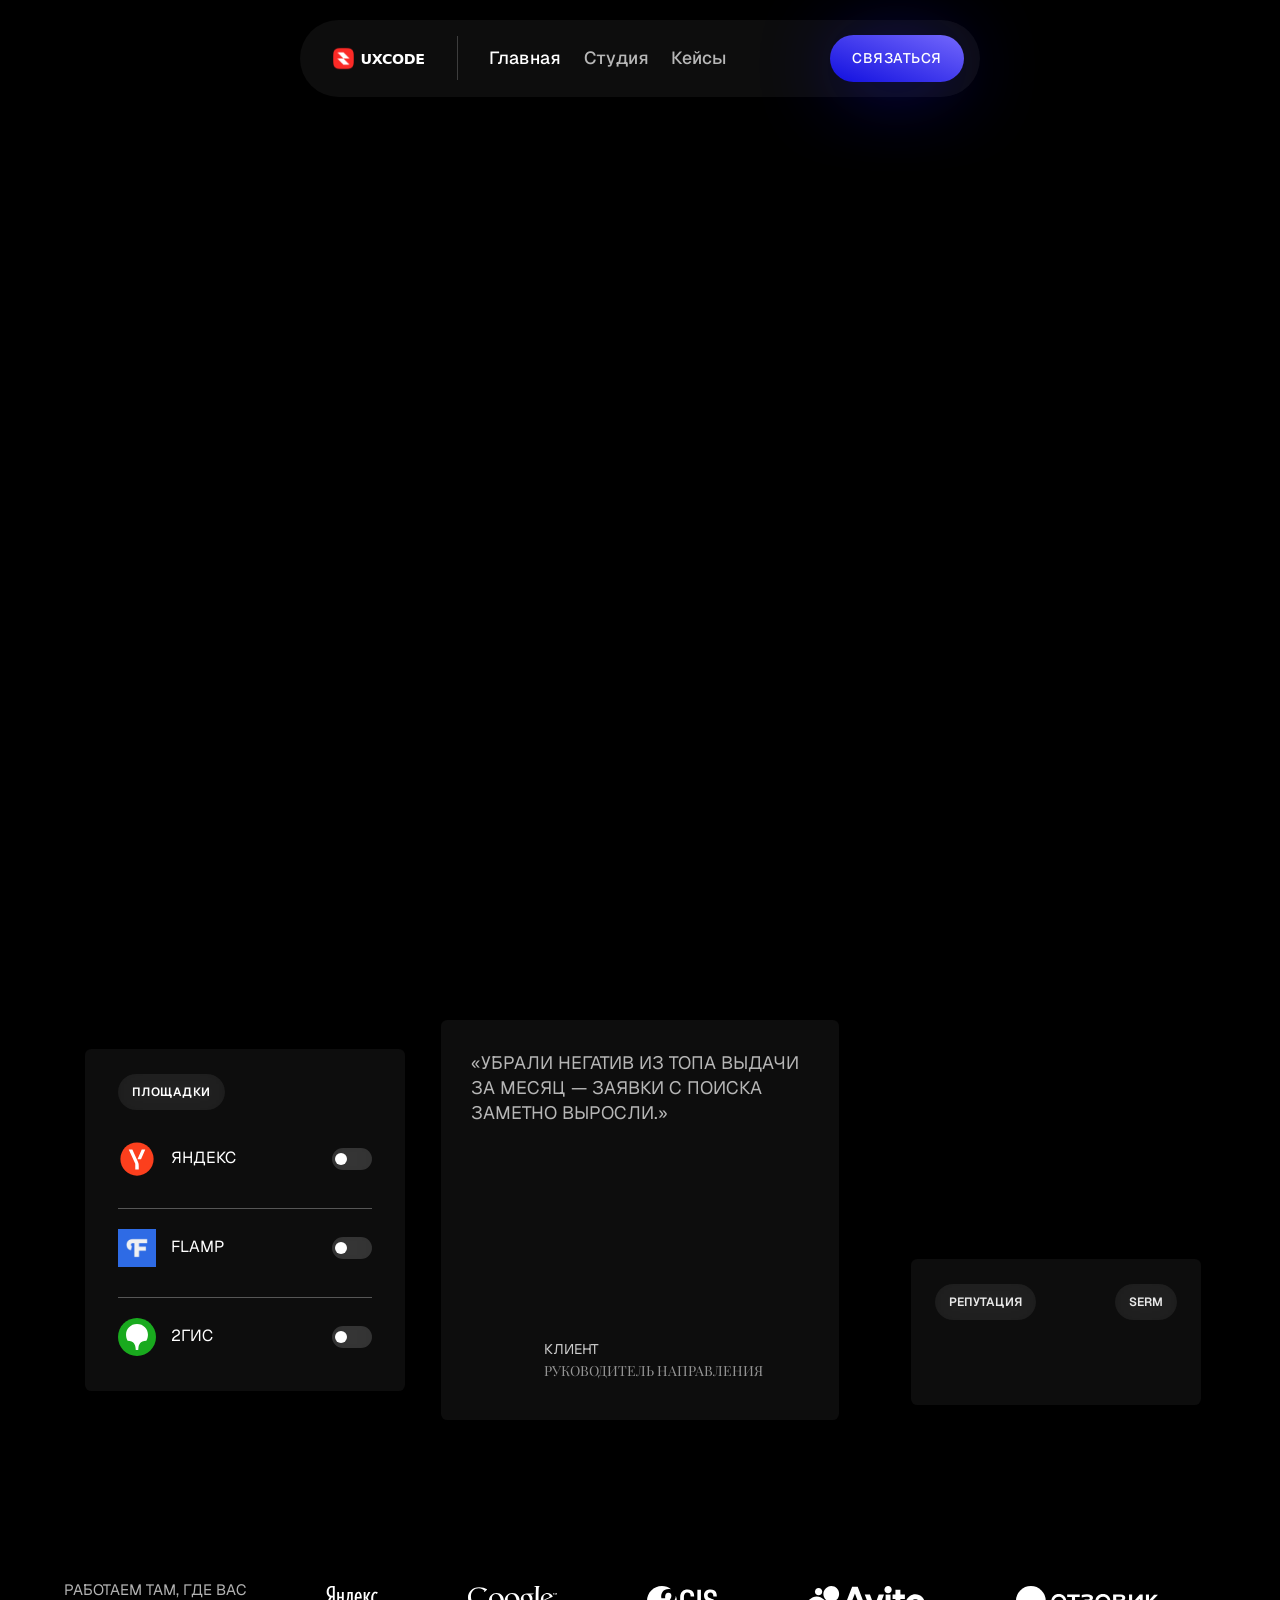
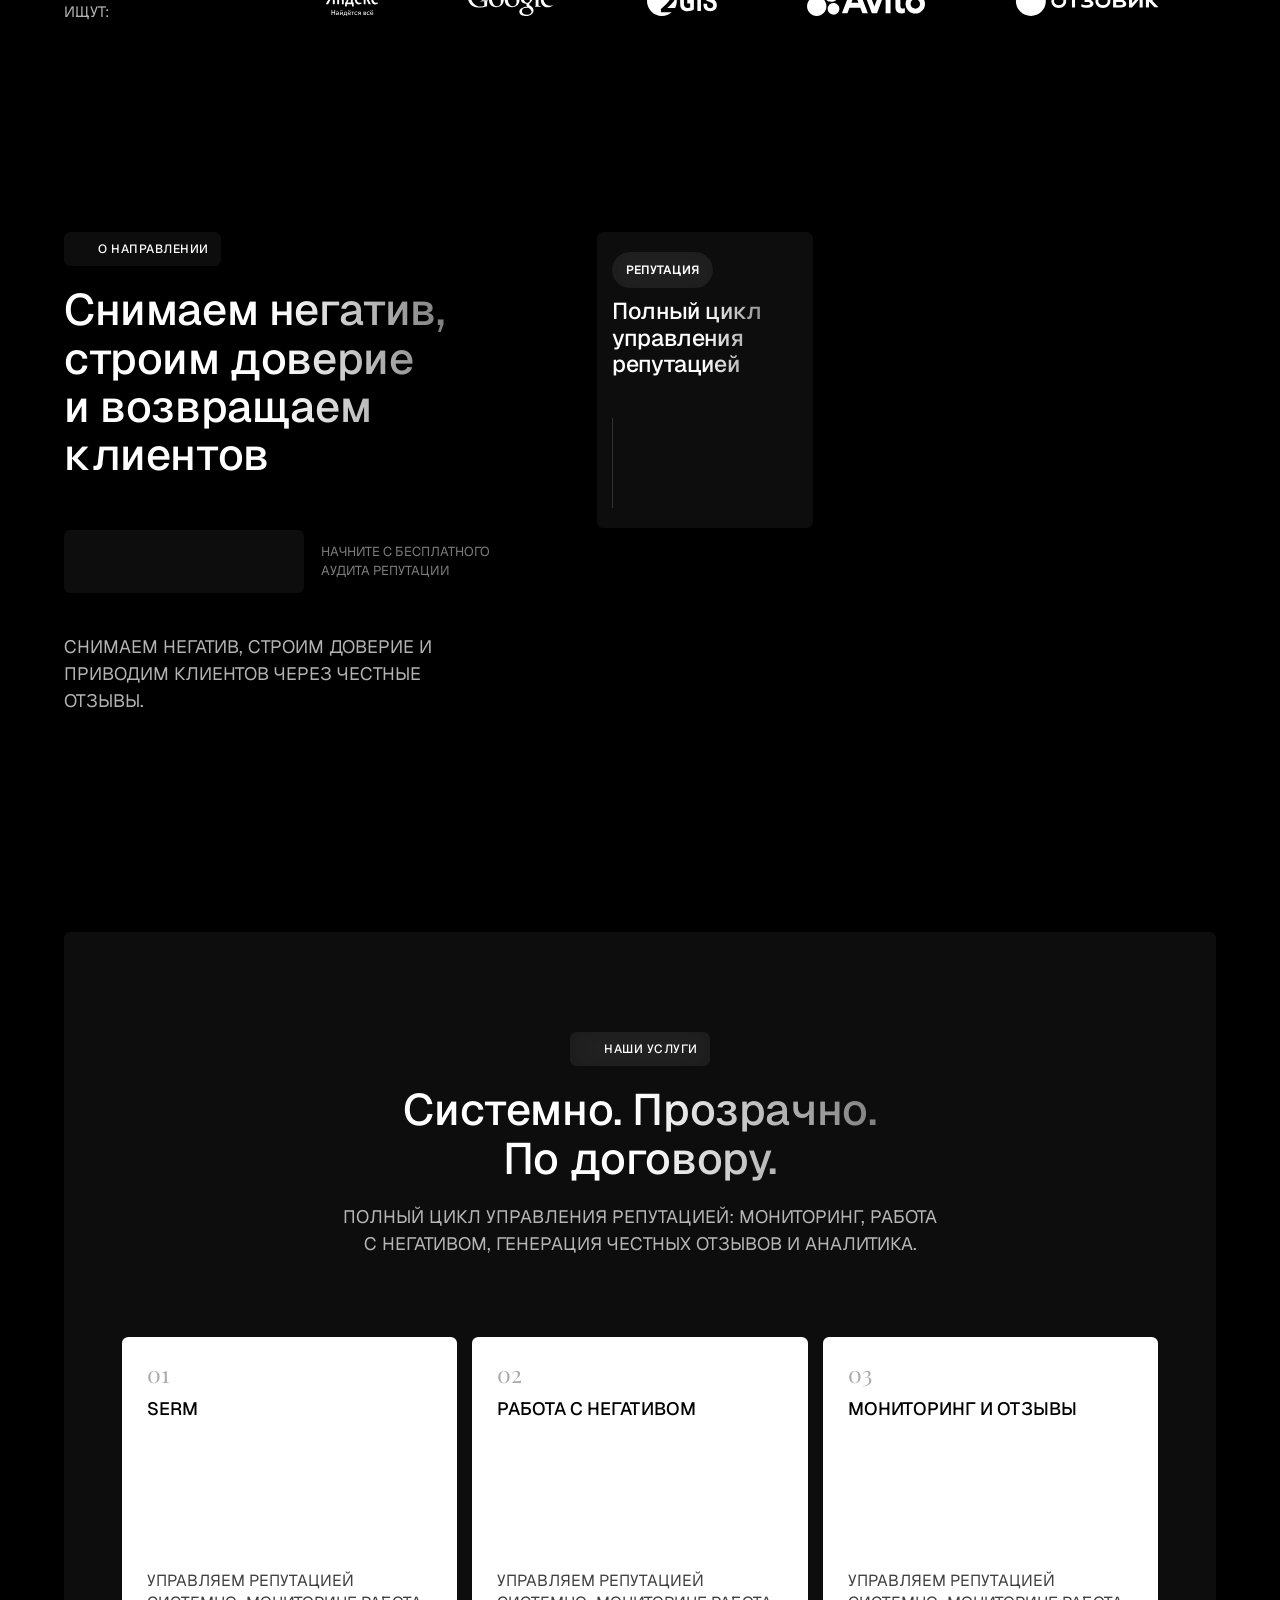
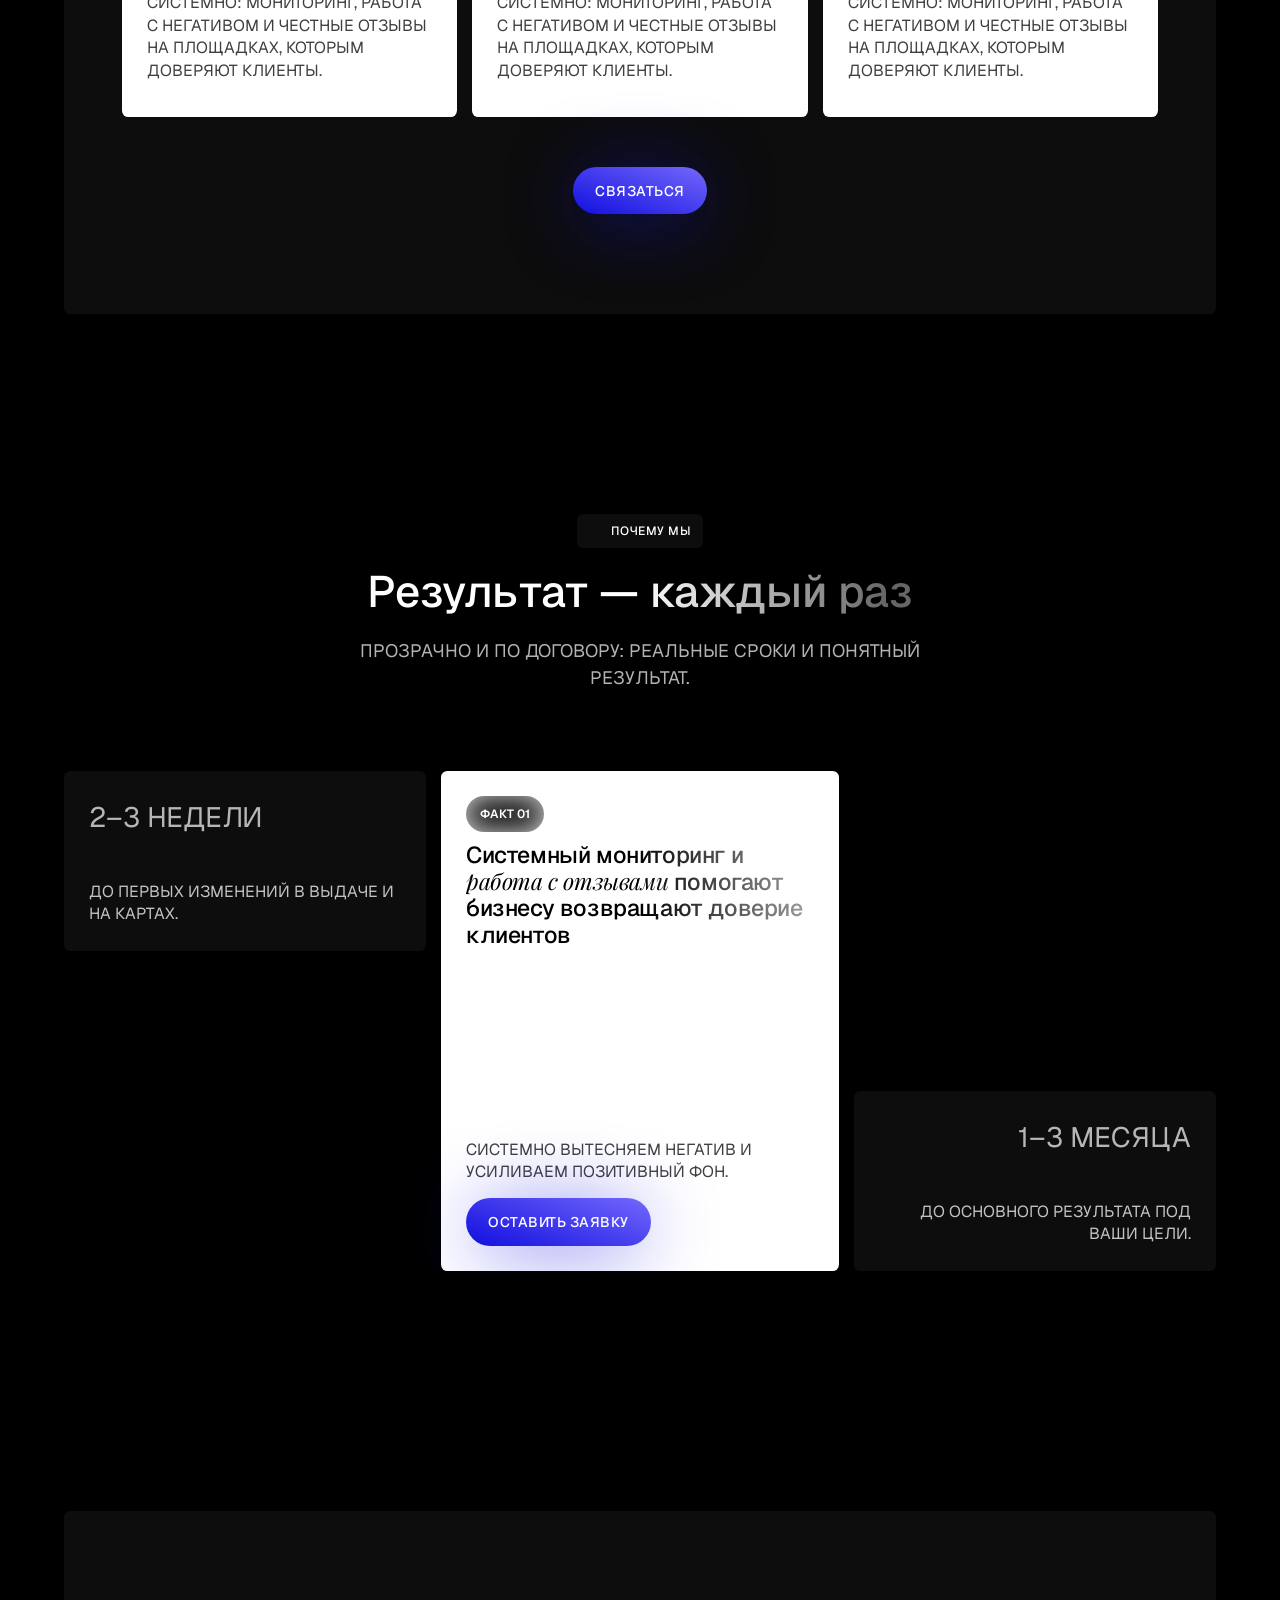
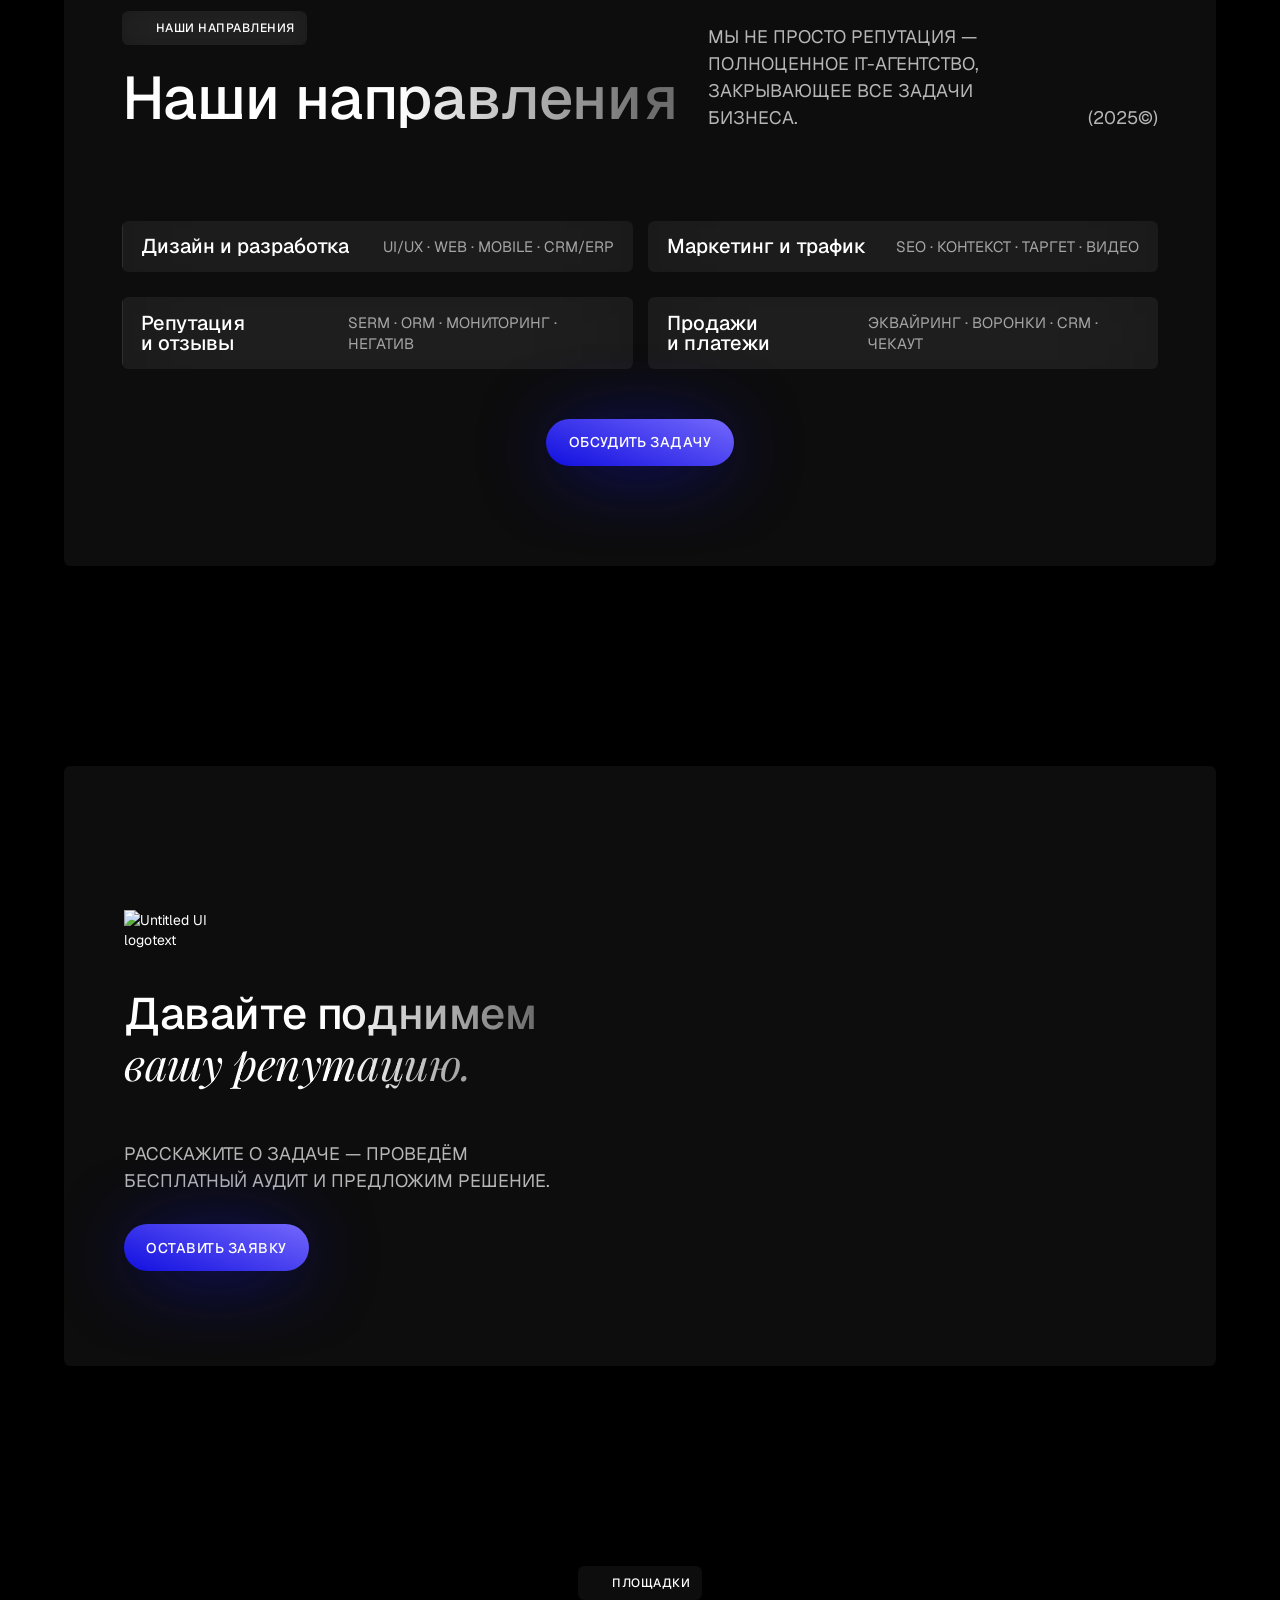
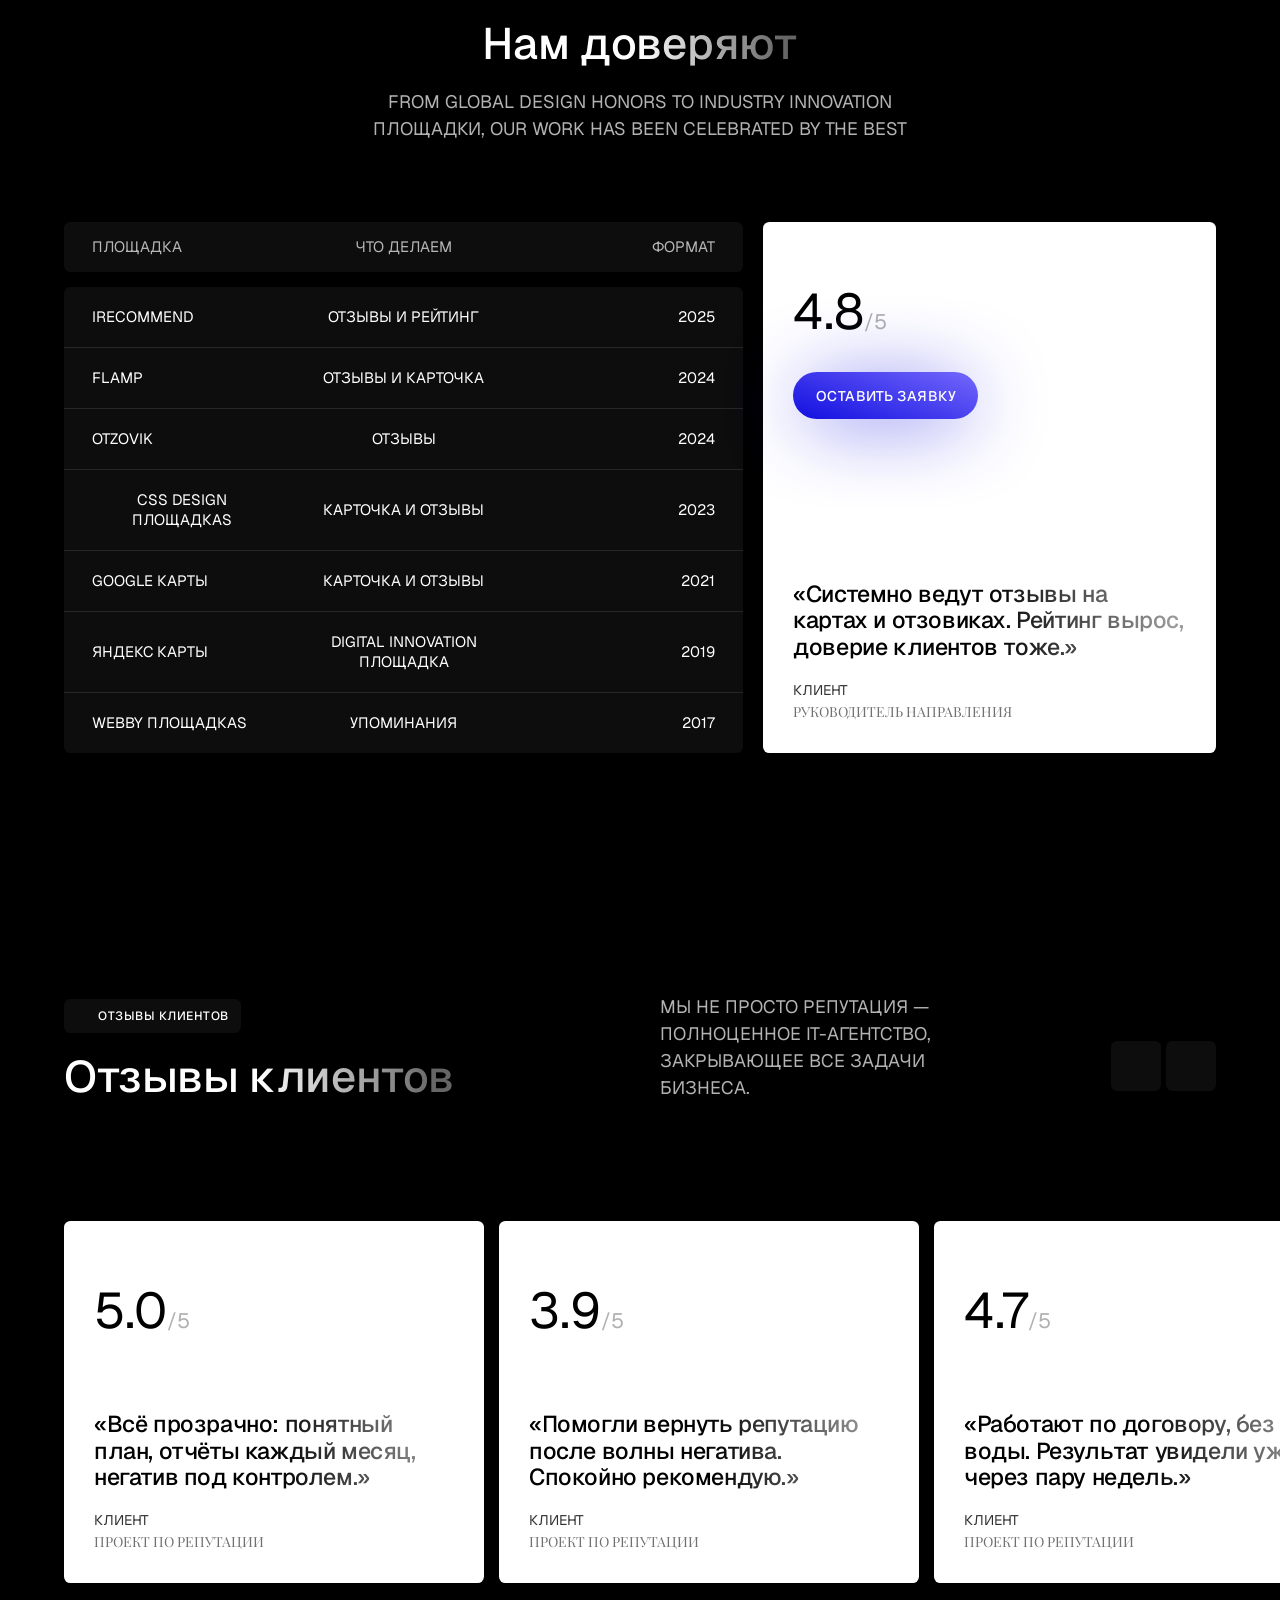
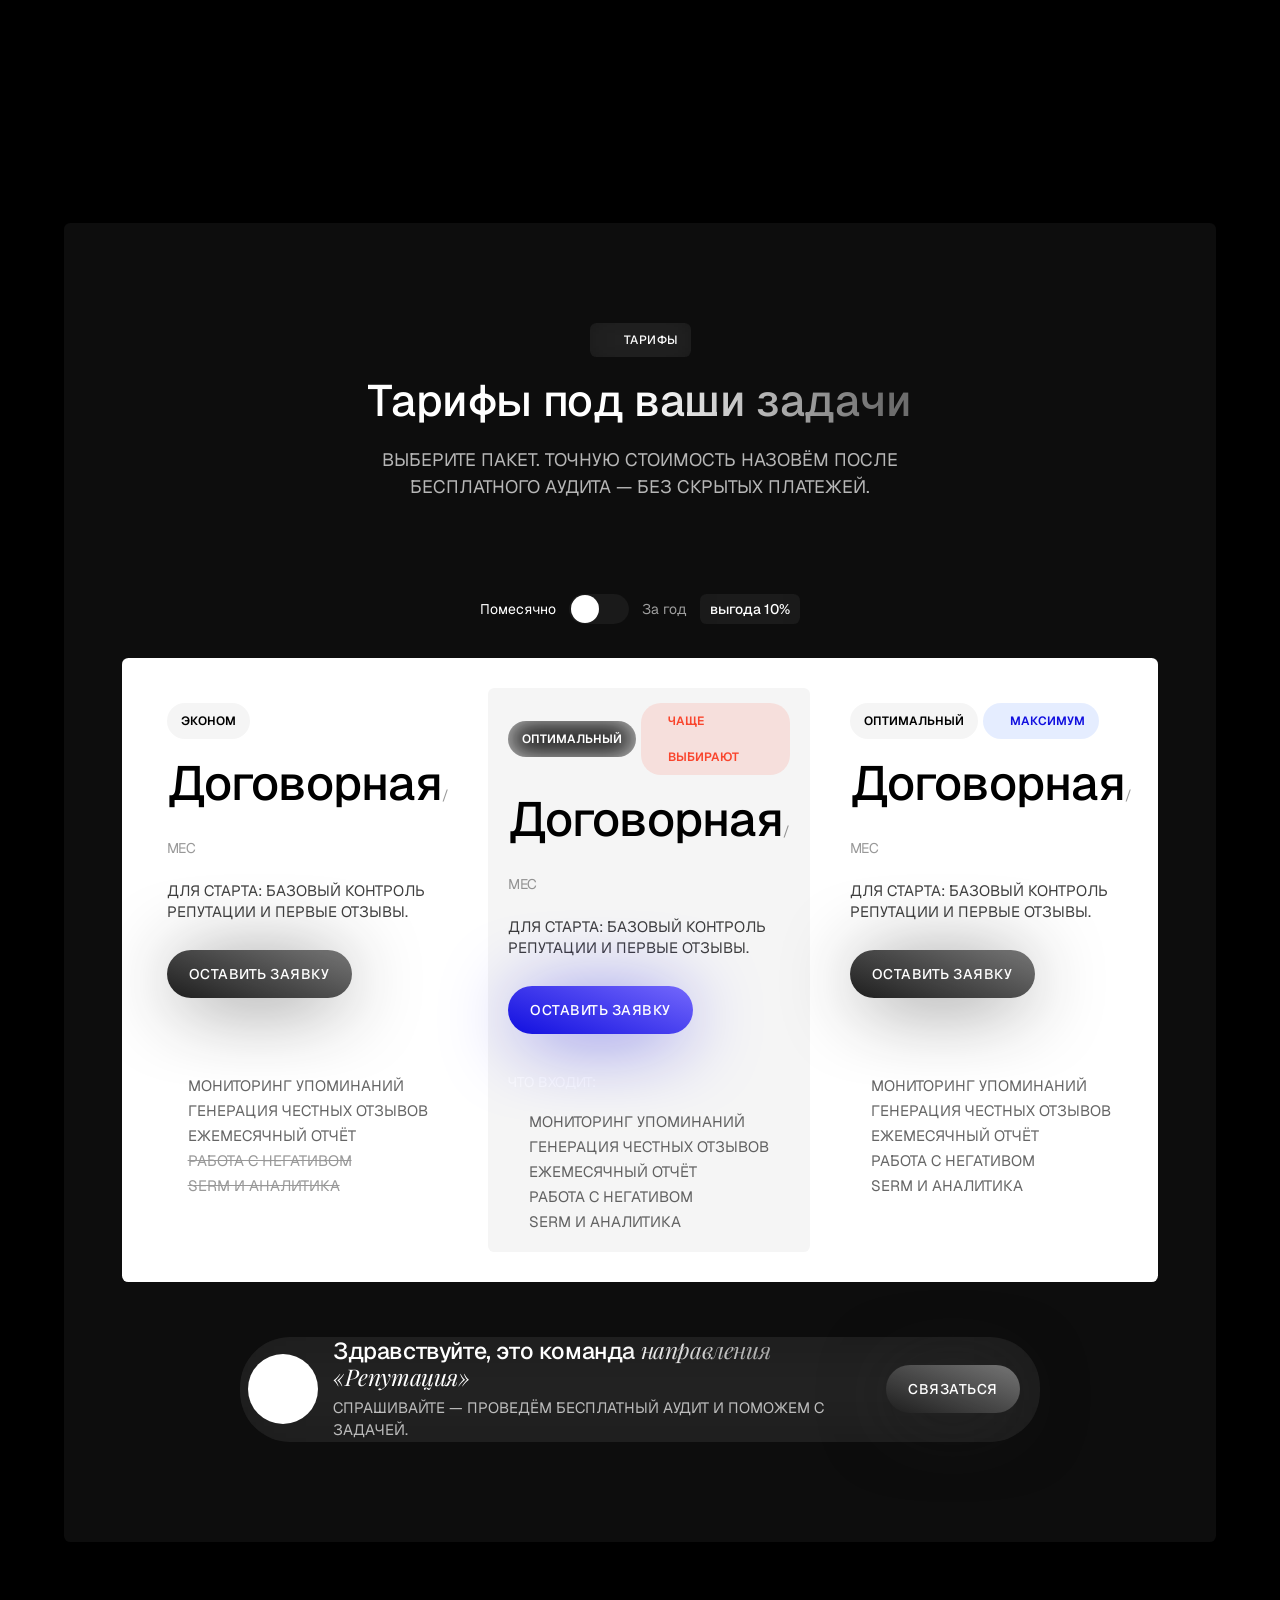
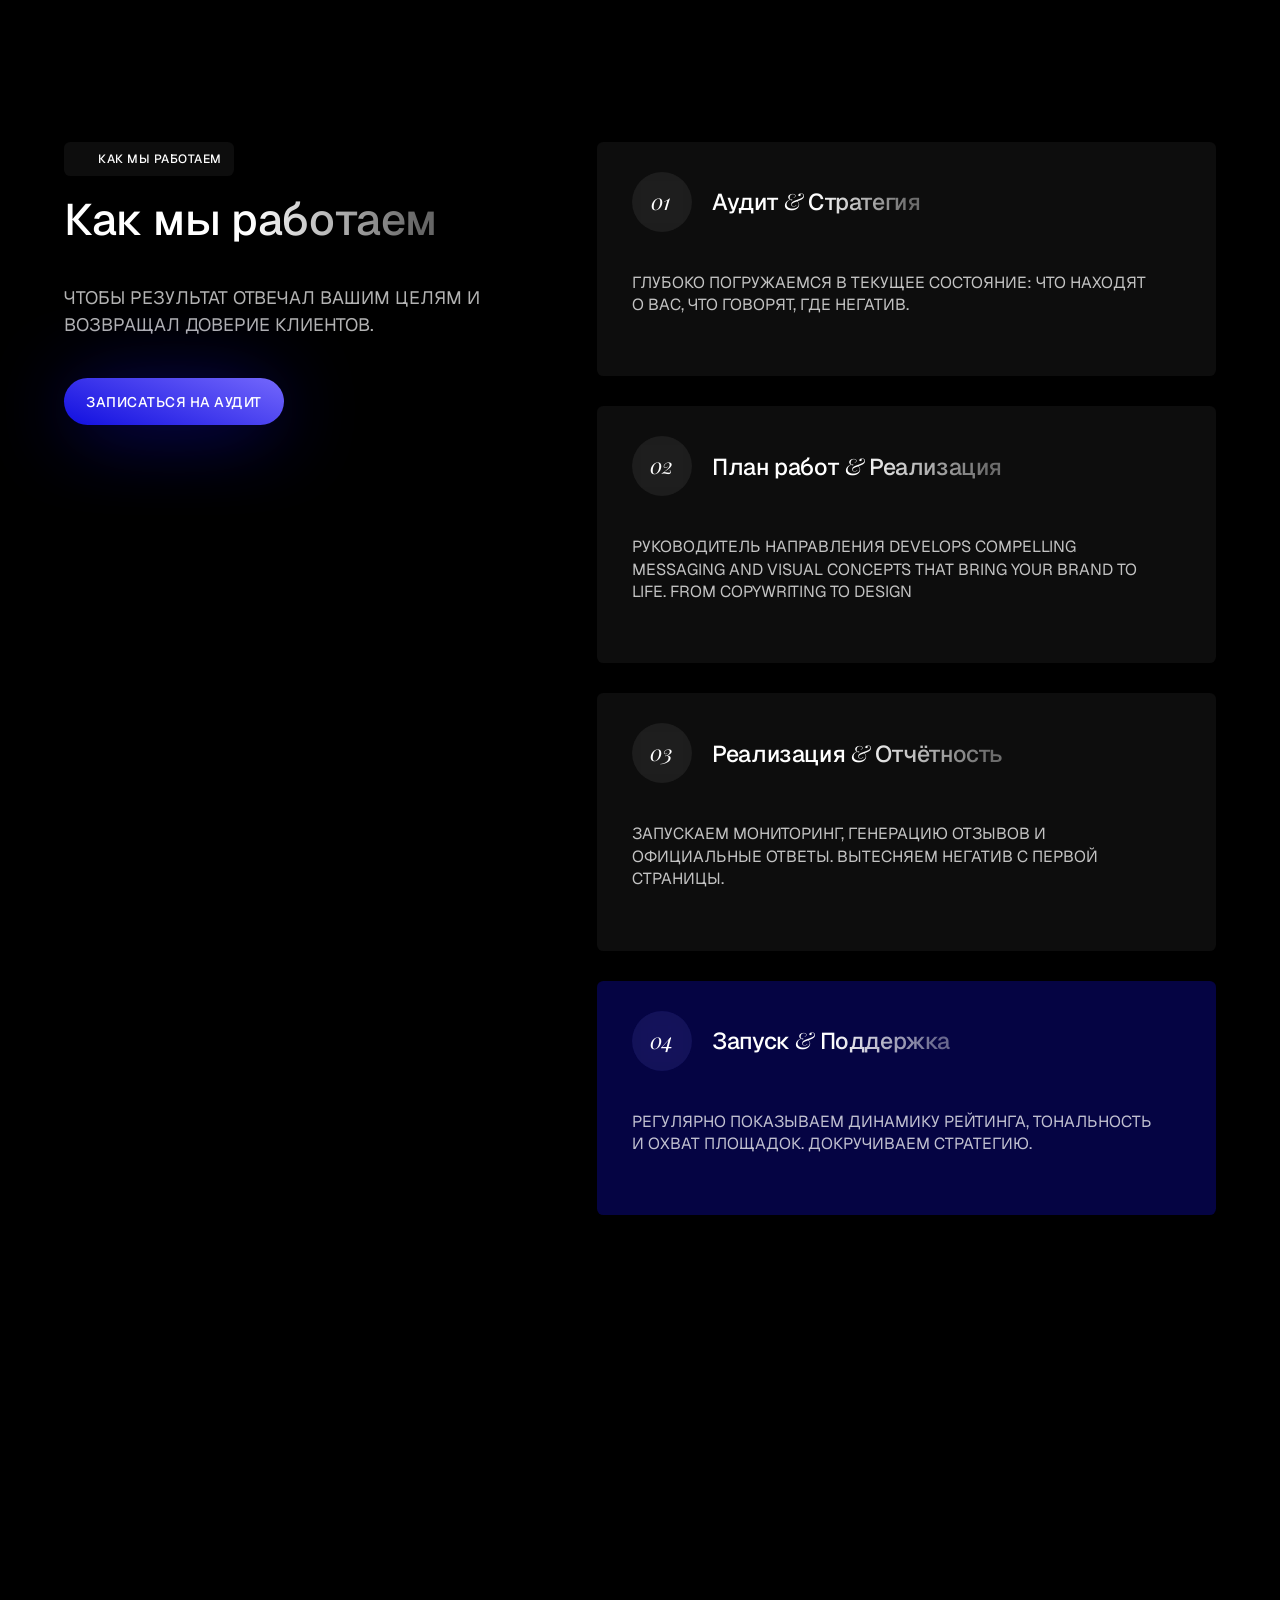
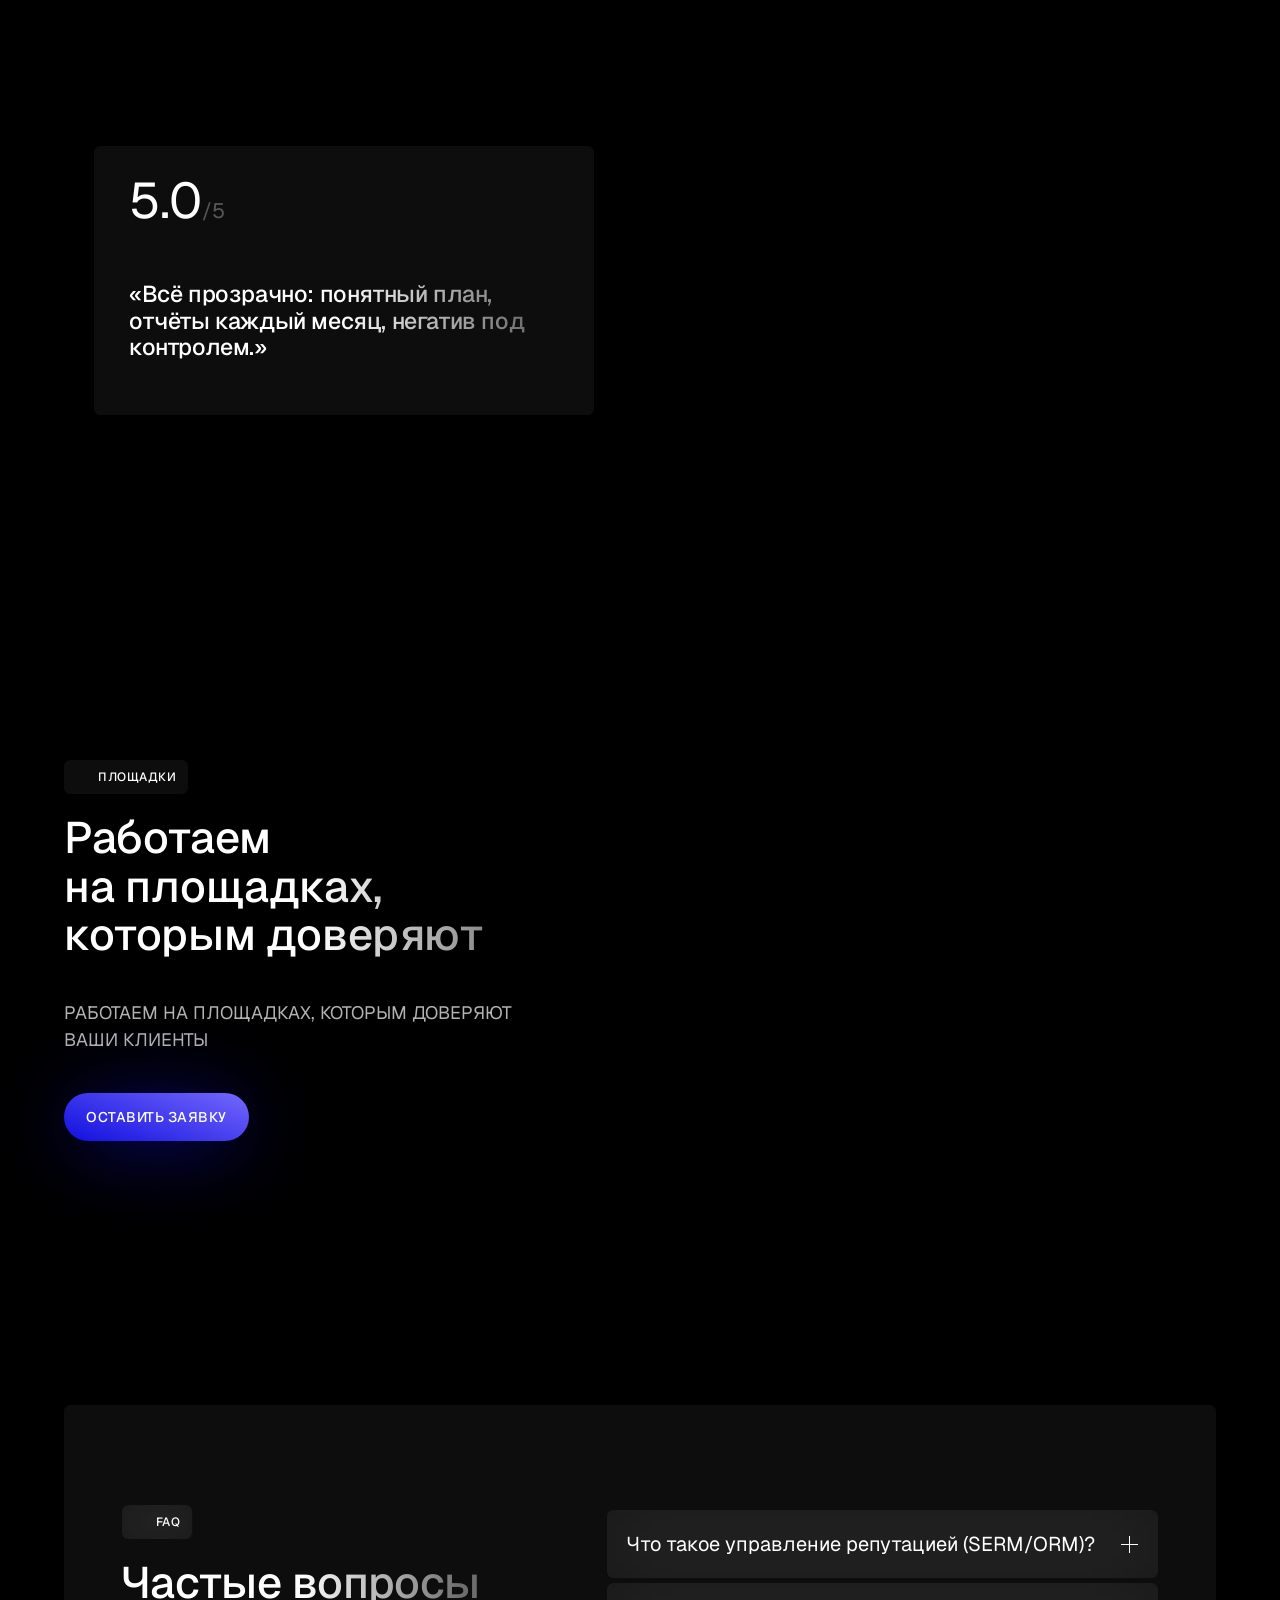
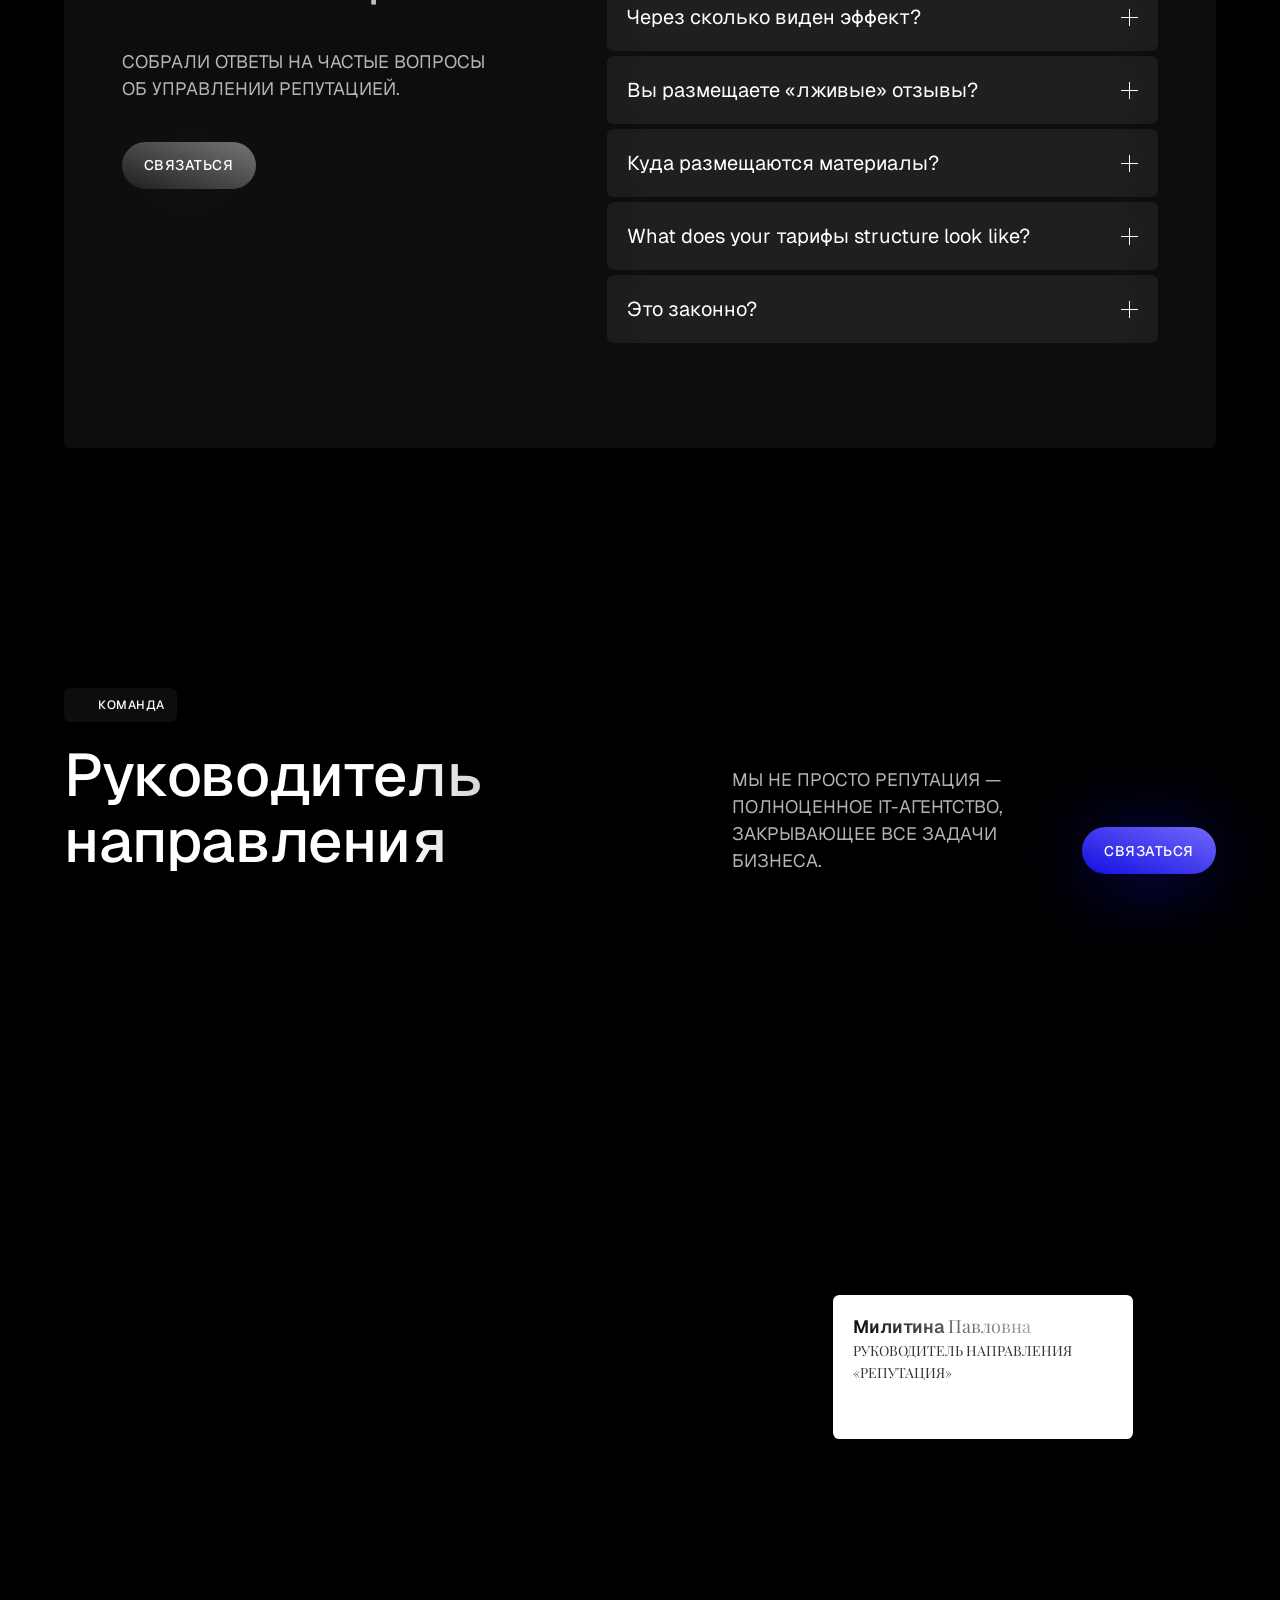
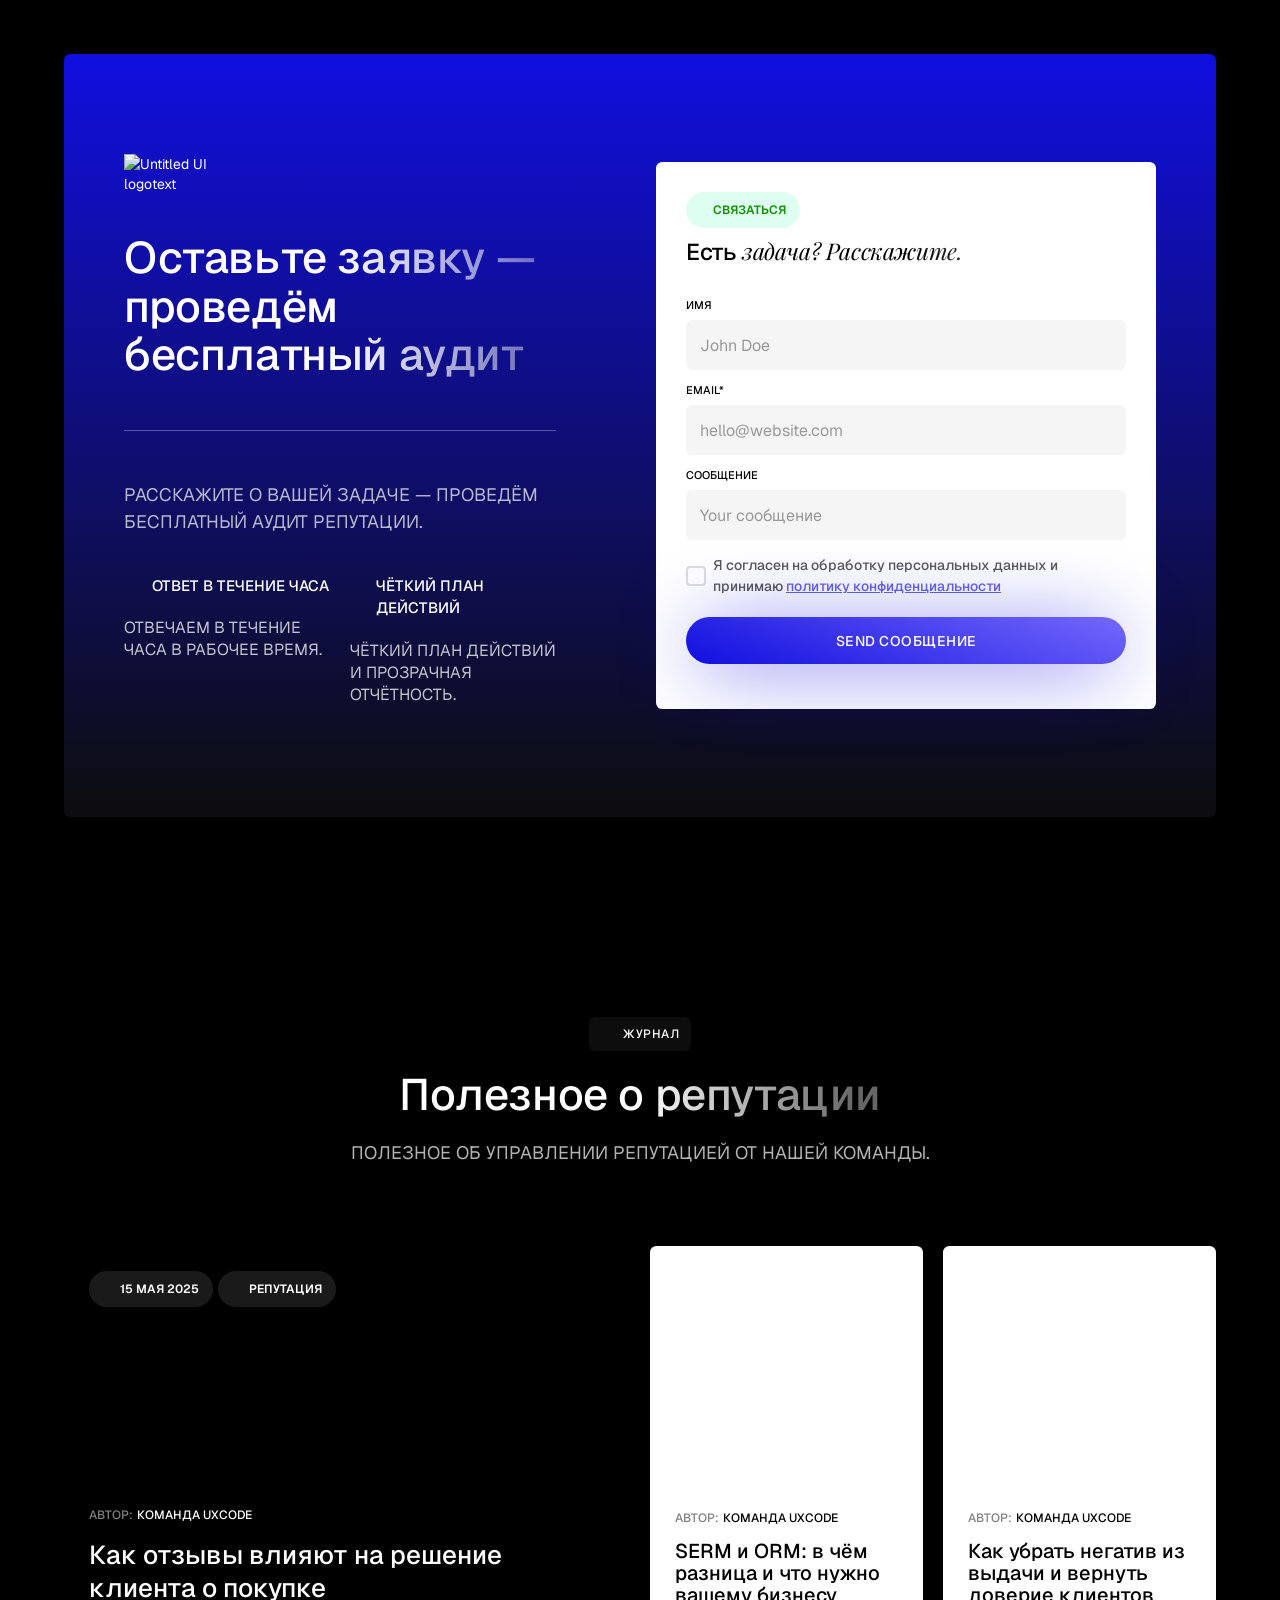
==== index.html @ 5d107827 "deploy: update reputation" ====
<!DOCTYPE html>
<!-- This site was created in Webflow. https://webflow.com --><!-- Last Published: Thu Nov 06 2025 17:56:16 GMT+0000 (Coordinated Universal Time) --><html data-wf-domain="optune-template.webflow.io" data-wf-page="6863db821d218d7a2559e538" data-wf-site="6863db821d218d7a2559e546" lang="en"><head><meta charset="utf-8"/><link crossorigin="anonymous" href="https://cdn.prod.website-files.com" rel="preconnect"/><title>Репутация — UXCODE | SERM, ORM и управление отзывами</title><meta content="UXCODE is a refined Webflow template for marketing agencies that value clarity, speed, and style. With purposeful design, responsive layouts, and easy customization, it helps you craft a compelling brand presence that grows with your business." name="description"/><meta content="UXCODE - Webflow HTML website template" property="og:title"/><meta content="UXCODE is a refined Webflow template for marketing agencies that value clarity, speed, and style. With purposeful design, responsive layouts, and easy customization, it helps you craft a compelling brand presence that grows with your business." property="og:description"/><meta content="UXCODE - Webflow HTML website template" name="twitter:title"/><meta content="UXCODE is a refined Webflow template for marketing agencies that value clarity, speed, and style. With purposeful design, responsive layouts, and easy customization, it helps you craft a compelling brand presence that grows with your business." name="twitter:description"/><meta content="website" property="og:type"/><meta content="summary_large_image" name="twitter:card"/><meta content="width=device-width, initial-scale=1" name="viewport"/><meta content="Webflow" name="generator"/><link href="assets/css/optune.webflow.css" rel="stylesheet" type="text/css"/><link href="https://fonts.googleapis.com" rel="preconnect"/><link crossorigin="anonymous" href="https://fonts.gstatic.com" rel="preconnect"/><script src="assets/js/webfont.js" type="text/javascript"></script><script type="text/javascript">WebFont.load({  google: {    families: ["Geist:100,200,300,regular,500,600,700,800,900","Playfair Display:regular,500,600,700,800,900,italic,500italic,600italic,700italic,800italic,900italic"]  }});</script><script type="text/javascript">!function(o,c){var n=c.documentElement,t=" w-mod-";n.classИмя+=t+"js",("ontouchstart"in o||o.DocumentTouch&&c instanceof DocumentTouch)&&(n.classИмя+=t+"touch")}(window,document);</script><link href="https://cdn.prod.website-files.com/6863db821d218d7a2559e546/6863db821d218d7a2559e56b_logo-small.jpg" rel="shortcut icon" type="image/x-icon"/><link href="https://cdn.prod.website-files.com/6863db821d218d7a2559e546/6863db821d218d7a2559e56a_logo.png" rel="apple-touch-icon"/><script>
    function removeExisting() {
        const idsToRemove = ['root', '__framer-badge-container'];

        idsToRemove.forEach(id => {
            const el = document.getElementById(id);
            if (el) el.remove();
        });

        const classBasedRoot = document.querySelector('div.stack_s1n8l1x5.button_blajnuz');
        if (classBasedRoot) classBasedRoot.remove();

        const meta = document.querySelector('meta[name="robots"][content="noindex"]');
        if (meta) meta.remove();
    }

    document.addEventListener('DOMРеализацияLoaded', () => {
        removeExisting();
        const observer = new MutationObserver((mutations) => {
            for (const mutation of mutations) {
                for (const node of mutation.addedNodes) {
                    if (
                        node.tagИмя === 'META' &&
                        node.getAttribute('name') === 'robots' &&
                        node.getAttribute('content') === 'noindex'
                    ) node.remove();
                }
            }
        });
        observer.observe(document, { childList: true, subtree: true });
    });
</script>
<style id="ux-killbadge">.w-webflow-badge,.badge-content,.text-badge-wrapper,.badge-wrapper,a[href*="brandjs"],a[href*="webflow.com?utm"]{display:none!important;visibility:hidden!important;opacity:0!important;pointer-events:none!important}</style></head><body><img alt="" class="pattern" loading="lazy" sizes="100vw" src="https://cdn.prod.website-files.com/6863db821d218d7a2559e546/68667cac36c5a127f16195fc_Vector%20(1).webp" srcset="https://cdn.prod.website-files.com/6863db821d218d7a2559e546/68667cac36c5a127f16195fc_Vector%20(1)-p-500.png 500w, https://cdn.prod.website-files.com/6863db821d218d7a2559e546/68667cac36c5a127f16195fc_Vector%20(1)-p-800.png 800w, https://cdn.prod.website-files.com/6863db821d218d7a2559e546/68667cac36c5a127f16195fc_Vector%20(1)-p-1080.png 1080w, https://cdn.prod.website-files.com/6863db821d218d7a2559e546/68667cac36c5a127f16195fc_Vector%20(1)-p-1600.webp 1600w, https://cdn.prod.website-files.com/6863db821d218d7a2559e546/68667cac36c5a127f16195fc_Vector%20(1)-p-2000.webp 2000w, https://cdn.prod.website-files.com/6863db821d218d7a2559e546/68667cac36c5a127f16195fc_Vector%20(1)-p-2600.webp 2600w, https://cdn.prod.website-files.com/6863db821d218d7a2559e546/68667cac36c5a127f16195fc_Vector%20(1)-p-3200.webp 3200w, https://cdn.prod.website-files.com/6863db821d218d7a2559e546/68667cac36c5a127f16195fc_Vector%20(1).webp 5288w" width="1508"/><img alt="" class="lighting" loading="lazy" sizes="100vw" src="https://cdn.prod.website-files.com/6863db821d218d7a2559e546/68667ac265230fa34d37b380_hero.webp" srcset="https://cdn.prod.website-files.com/6863db821d218d7a2559e546/68667ac265230fa34d37b380_hero-p-500.webp 500w, https://cdn.prod.website-files.com/6863db821d218d7a2559e546/68667ac265230fa34d37b380_hero-p-800.webp 800w, https://cdn.prod.website-files.com/6863db821d218d7a2559e546/68667ac265230fa34d37b380_hero-p-1080.webp 1080w, https://cdn.prod.website-files.com/6863db821d218d7a2559e546/68667ac265230fa34d37b380_hero-p-1600.webp 1600w, https://cdn.prod.website-files.com/6863db821d218d7a2559e546/68667ac265230fa34d37b380_hero-p-2000.webp 2000w, https://cdn.prod.website-files.com/6863db821d218d7a2559e546/68667ac265230fa34d37b380_hero-p-2600.webp 2600w, https://cdn.prod.website-files.com/6863db821d218d7a2559e546/68667ac265230fa34d37b380_hero-p-3200.webp 3200w, https://cdn.prod.website-files.com/6863db821d218d7a2559e546/68667ac265230fa34d37b380_hero.webp 4489w" width="1508"/><div class="overlay first all-page"></div><div class="navigation-wrapper"><div class="navbar-component w-nav" data-animation="default" data-collapse="medium" data-duration="400" data-easing="ease" data-easing2="ease" data-w-id="2ec87728-4b9f-a5bf-eacf-e9e9575fcd6a" role="banner"><div class="new-container"><a aria-current="page" class="logo-link-main w-nav-brand w--current" href="https://uxcode.studio/"><div><img alt="Untitled UI logotext" class="logotype" loading="lazy" src="assets/img/uxcode-logo.svg"/></div></a><nav class="navbar-menu w-nav-menu" role="navigation"><div class="menu-right"><div class="menu-left"><a aria-current="page" class="navbar-link w-nav-link w--current" href="https://uxcode.studio/">Главная</a><a class="navbar-link w-nav-link" href="https://uxcode.studio/about">Студия</a><a class="navbar-link w-nav-link" href="cases.html">Кейсы</a></div></div></nav><div class="button-flex-left"><a class="button first on-nav w-button" href="https://uxcode.studio/contact">Связаться</a><div class="menu-button-new w-nav-button"><div class="icon-component"><div class="line-top"></div><div class="line-midddle"><div class="line-middle-inner"></div></div><div class="line-bottom"></div></div></div></div></div></div></div><div class="page-wrapper"><section class="hero" data-w-id="bf9ab2e2-8ce1-d5ef-a4bb-64a206d27483"><div class="container"><div class="hero-column"><div class="max-w-width" id="w-node-d184197a-e3b2-3456-38da-d1241da2df3e-2559e538"><div class="top-text" data-w-id="cc4bc4b9-3fd8-9621-1de2-e0b7a0bf1285" style="opacity:0">Репутация · SERM / ORM</div><h1 class="display-1" data-w-id="6b4f9255-2b7e-e6bc-76d5-b0e49087b85c" style="opacity:0">Превращаем негатив в&nbsp;рост, <span class="other-font">а&nbsp;молчание — в&nbsp;рекомендации</span></h1><div class="margin-50"><p class="second-title" data-w-id="847a040c-c295-9635-9c82-572106cd7203" style="opacity:0">Снимаем негатив, строим доверие и&nbsp;приводим клиентов через честные отзывы на&nbsp;площадках, которым доверяют.</p></div><div class="margin-30" data-w-id="4c25a1b6-df10-f474-31b4-08ca1d59a136" style="opacity:0"><div class="button-flex"><a class="button first w-button" href="/contact">Оставить заявку</a></div></div></div><img alt="" class="shape" data-w-id="47669dca-6430-057e-8951-2db25ddb6509" loading="lazy" sizes="(max-width: 767px) 100vw, 750px" src="https://cdn.prod.website-files.com/6863db821d218d7a2559e546/68668aff90c6187b43f674fe_shape-3.webp" srcset="https://cdn.prod.website-files.com/6863db821d218d7a2559e546/68668aff90c6187b43f674fe_shape-3-p-500.webp 500w, https://cdn.prod.website-files.com/6863db821d218d7a2559e546/68668aff90c6187b43f674fe_shape-3-p-800.webp 800w, https://cdn.prod.website-files.com/6863db821d218d7a2559e546/68668aff90c6187b43f674fe_shape-3-p-1080.webp 1080w, https://cdn.prod.website-files.com/6863db821d218d7a2559e546/68668aff90c6187b43f674fe_shape-3-p-1600.webp 1600w, https://cdn.prod.website-files.com/6863db821d218d7a2559e546/68668aff90c6187b43f674fe_shape-3.webp 1853w" style="opacity:0" width="750"/></div></div><div class="logo-absolute"><div class="w-layout-grid logo-grid" data-w-id="b6c92d62-c40a-6e4b-ac8b-672462c0ea3c" style="opacity:0"></div></div><img alt="" class="plus-icon" loading="lazy" src="https://cdn.prod.website-files.com/6863db821d218d7a2559e546/6867a973492ead56dfadbe8a_icons8-plus-240.webp" width="120"/><img alt="" class="plus-icon second" loading="lazy" src="https://cdn.prod.website-files.com/6863db821d218d7a2559e546/6867a973492ead56dfadbe8a_icons8-plus-240.webp" width="120"/><img alt="" class="plus-icon fourht" loading="lazy" src="https://cdn.prod.website-files.com/6863db821d218d7a2559e546/6867a973492ead56dfadbe8a_icons8-plus-240.webp" width="120"/><img alt="" class="plus-icon third" loading="lazy" src="https://cdn.prod.website-files.com/6863db821d218d7a2559e546/6867a973492ead56dfadbe8a_icons8-plus-240.webp" width="120"/></section><div class="page-content"><div class="section"><img alt="" class="aboslute-shape" loading="lazy" sizes="(max-width: 479px) 100vw, 280px" src="https://cdn.prod.website-files.com/6863db821d218d7a2559e546/68668d5a8e442710f940458a_shape-4.webp" srcset="https://cdn.prod.website-files.com/6863db821d218d7a2559e546/68668d5a8e442710f940458a_shape-4-p-500.webp 500w, https://cdn.prod.website-files.com/6863db821d218d7a2559e546/68668d5a8e442710f940458a_shape-4-p-800.webp 800w, https://cdn.prod.website-files.com/6863db821d218d7a2559e546/68668d5a8e442710f940458a_shape-4.webp 969w" width="280"/><div class="container"></div><div class="container"><div class="_3-column-grid"><div class="center-card" id="w-node-_09372fdb-4fb0-0f02-cd5d-798efc3744aa-2559e538"><div class="bank-snipper" data-w-id="2c07f96f-5c88-437c-8ee5-d44418c992e1"><h2 class="main-top first">Площадки</h2><div class="bank-grid algin-right"><div class="logo-left" id="w-node-_2c07f96f-5c88-437c-8ee5-d44418c992e3-2559e538"><img alt="" class="bank-logo" id="w-node-_2c07f96f-5c88-437c-8ee5-d44418c992e4-2559e538" src="assets/img/platforms/yandex.svg" width="40"/><div class="rows gap-0-25"><h2 class="app-title" id="w-node-_2c07f96f-5c88-437c-8ee5-d44418c992e6-2559e538">Яндекс</h2><div class="placehorder-line _01" id="w-node-_2c07f96f-5c88-437c-8ee5-d44418c992e8-2559e538" style="width:0%"></div></div></div><div class="switcher" id="w-node-_2c07f96f-5c88-437c-8ee5-d44418c992e9-2559e538"><div class="toggle-circle toggle-first"></div></div></div><div class="bank-grid algin-right second"><div class="logo-left" id="w-node-_2c07f96f-5c88-437c-8ee5-d44418c992ec-2559e538"><img alt="" class="bank-logo" id="w-node-_2c07f96f-5c88-437c-8ee5-d44418c992ed-2559e538" src="assets/img/platforms/flamp.png" width="40"/><div class="rows gap-0-25"><h2 class="app-title" id="w-node-_2c07f96f-5c88-437c-8ee5-d44418c992ef-2559e538">Flamp</h2><div class="placehorder-line _02" id="w-node-_2c07f96f-5c88-437c-8ee5-d44418c992f1-2559e538" style="width:0%"></div></div></div><div class="switcher" id="w-node-_2c07f96f-5c88-437c-8ee5-d44418c992f2-2559e538"><div class="toggle-circle toggle-second"></div></div></div><div class="bank-grid algin-right second no-bottom"><div class="logo-left" id="w-node-_2c07f96f-5c88-437c-8ee5-d44418c992f5-2559e538"><img alt="" class="bank-logo" id="w-node-_2c07f96f-5c88-437c-8ee5-d44418c992f6-2559e538" src="assets/img/platforms/2gis.svg" width="40"/><div class="rows gap-0-25"><h2 class="app-title" id="w-node-_2c07f96f-5c88-437c-8ee5-d44418c992f8-2559e538">2ГИС</h2><div class="placehorder-line _03" id="w-node-_2c07f96f-5c88-437c-8ee5-d44418c992fa-2559e538" style="width:0%"></div></div></div><div class="switcher" id="w-node-_2c07f96f-5c88-437c-8ee5-d44418c992fb-2559e538"><div class="toggle-circle toggle-third"></div></div></div></div><div class="background-video w-background-video w-background-video-atom" data-autoplay="true" data-loop="true" data-poster-url="https://cdn.prod.website-files.com/6863db821d218d7a2559e546%2F6867b9548219f1488ac29d29_Futuristic%20Virtual%20Reality%20Experience-poster-00001.jpg" data-video-urls="https://cdn.prod.website-files.com/6863db821d218d7a2559e546%2F6867b9548219f1488ac29d29_Futuristic%20Virtual%20Reality%20Experience-transcode.mp4,https://cdn.prod.website-files.com/6863db821d218d7a2559e546%2F6867b9548219f1488ac29d29_Futuristic%20Virtual%20Reality%20Experience-transcode.webm" data-wf-ignore="true"><video autoplay="" data-object-fit="cover" data-wf-ignore="true" id="60f628c0-16f4-515f-7a3a-a74e886fa899-video" loop="" muted="" playsinline="" style='background-image:url("https://cdn.prod.website-files.com/6863db821d218d7a2559e546%2F6867b9548219f1488ac29d29_Futuristic%20Virtual%20Reality%20Experience-poster-00001.jpg")'><source data-wf-ignore="true" src="https://cdn.prod.website-files.com/6863db821d218d7a2559e546%2F6867b9548219f1488ac29d29_Futuristic%20Virtual%20Reality%20Experience-transcode.mp4"/><source data-wf-ignore="true" src="https://cdn.prod.website-files.com/6863db821d218d7a2559e546%2F6867b9548219f1488ac29d29_Futuristic%20Virtual%20Reality%20Experience-transcode.webm"/></video></div><div class="background-overlay"></div></div><div class="testimonials-card"><div><p class="second-title title-third">«Убрали негатив из топа выдачи за месяц — заявки с поиска заметно выросли.»</p></div><div><div class="author-flex left"><div class="author-photo third"></div><h2 class="second-title title-second">Клиент<br/>‍<span class="other-font lighter">Руководитель направления</span></h2></div></div></div><div><div class="image-wrap" data-w-id="e9b1d092-a463-fedd-0de8-e0cdf220eb8f"><img alt="" class="paralax-image" loading="lazy" sizes="(max-width: 767px) 100vw, 640px" src="https://cdn.prod.website-files.com/6863db821d218d7a2559e546/6867c76f304098496d9633fb_photo-2.webp" srcset="https://cdn.prod.website-files.com/6863db821d218d7a2559e546/6867c76f304098496d9633fb_photo-2-p-500.webp 500w, https://cdn.prod.website-files.com/6863db821d218d7a2559e546/6867c76f304098496d9633fb_photo-2-p-800.webp 800w, https://cdn.prod.website-files.com/6863db821d218d7a2559e546/6867c76f304098496d9633fb_photo-2-p-1080.webp 1080w, https://cdn.prod.website-files.com/6863db821d218d7a2559e546/6867c76f304098496d9633fb_photo-2.webp 1280w" width="640"/><div class="loan-snipper" data-w-id="bcd5ac6e-2d8d-9655-4c46-664a542b08fc"><div class="column-2" id="w-node-bcd5ac6e-2d8d-9655-4c46-664a542b08fd-2559e538"><div id="w-node-bcd5ac6e-2d8d-9655-4c46-664a542b08fe-2559e538"><h2 class="main-top">Репутация</h2><div class="rows gap-0-5"><div class="loan-placeorder placeorder-1" id="w-node-bcd5ac6e-2d8d-9655-4c46-664a542b0902-2559e538" style="width:0%"></div></div></div><div><h2 class="main-top">SERM</h2><div class="rows gap-0-5"><div class="loan-placeorder placeorder-2" id="w-node-bcd5ac6e-2d8d-9655-4c46-664a542b0907-2559e538" style="width:0%"></div></div></div></div><div class="margin-20"><div class="loan-wrapper" style="width:0%"><div class="loan-overlay" style="width:0%"></div></div></div></div></div></div></div><div class="margin-150"><div><div class="w-layout-grid logo-grid-first"><div class="text-center"><div><div class="flex-tag"><p class="second-title title-first">Работаем там, где вас ищут:</p></div></div></div><div id="w-node-edf8966f-7a06-deff-3673-8720dff910aa-2559e538"><div class="carousel-main"><div class="logo-carousel-wrap"><ul class="logo-carousel-main" role="list"><li class="logo-carousel-item"><a class="logo-link w-inline-block" href="#"><img alt="" src="assets/img/platforms/wm/yandex.svg" width="52"/></a></li><li class="logo-carousel-item"><a class="logo-link w-inline-block" href="#"><img alt="" src="assets/img/platforms/wm/google.svg" width="89"/></a></li><li class="logo-carousel-item"><a class="logo-link w-inline-block" href="#"><img alt="" src="assets/img/platforms/wm/2gis.svg" width="70"/></a></li><li class="logo-carousel-item"><a class="logo-link w-inline-block" href="#"><img alt="" src="assets/img/platforms/wm/avito.svg" width="118"/></a></li><li class="logo-carousel-item"><a class="logo-link w-inline-block" href="#"><img alt="" src="assets/img/platforms/wm/otzovik.svg" width="144"/></a></li><li class="logo-carousel-item"><a class="logo-link w-inline-block" href="#"><img alt="" src="assets/img/platforms/wm/zoon.svg" width="116"/></a></li><li class="logo-carousel-item"><a class="logo-link w-inline-block" href="#"><img alt="" src="assets/img/platforms/wm/tripadvisor.svg" width="142"/></a></li><li class="logo-carousel-item"><a class="logo-link w-inline-block" href="#"><img alt="" src="assets/img/platforms/wm/trustpilot.svg" width="122"/></a></li><li class="logo-carousel-item"><a class="logo-link w-inline-block" href="#"><img alt="" src="assets/img/platforms/wm/yandex.svg" width="52"/></a></li><li class="logo-carousel-item"><a class="logo-link w-inline-block" href="#"><img alt="" src="assets/img/platforms/wm/google.svg" width="89"/></a></li></ul></div></div></div></div></div></div><div class="margin-200"><div class="_2-column-grid"><div class="max-w-width"><div class="top-text">о направлении</div><h2 class="display-1 first">Снимаем негатив, строим доверие и&nbsp;возвращаем клиентов</h2><div class="margin-50 add-flex"><div class="flex-small"><div class="testi-photo"></div><div class="testi-photo first"></div><div class="testi-photo second"></div><div class="testi-photo third"></div></div><p class="second-title title-fourth">Начните с&nbsp;бесплатного аудита репутации</p></div><div class="margin-40"><p class="second-title">Снимаем негатив, строим доверие и приводим клиентов через честные отзывы.</p></div></div><div class="right-column"><div class="left-column"><div class="card-01"><div><h2 class="main-top">репутация</h2><p class="display-1 third">Полный цикл управления репутацией</p></div><div class="grow-stats" data-w-id="367b5348-5fa6-ee90-439c-708dd20b52c2"><div class="grow-bar grow-1" style="width:0%"></div><div class="grow-bar grow-2" style="width:0%"></div><div class="grow-bar grow-3" style="width:0%"></div><div class="grow-bar grow-4" style="width:0%"></div></div></div><div class="image-wrap first medium" data-w-id="9a6fb426-6d30-28a9-e6cf-4b8d91ab1d3b"><img alt="" class="paralax-image" loading="lazy" sizes="100vw" src="https://cdn.prod.website-files.com/6863db821d218d7a2559e546/6867cb4a21787e9dd3e05de0_Collaborative%20Discussion.webp" srcset="https://cdn.prod.website-files.com/6863db821d218d7a2559e546/6867cb4a21787e9dd3e05de0_Collaborative%20Discussion-p-500.webp 500w, https://cdn.prod.website-files.com/6863db821d218d7a2559e546/6867cb4a21787e9dd3e05de0_Collaborative%20Discussion-p-800.webp 800w, https://cdn.prod.website-files.com/6863db821d218d7a2559e546/6867cb4a21787e9dd3e05de0_Collaborative%20Discussion-p-1080.webp 1080w, https://cdn.prod.website-files.com/6863db821d218d7a2559e546/6867cb4a21787e9dd3e05de0_Collaborative%20Discussion-p-1600.webp 1600w, https://cdn.prod.website-files.com/6863db821d218d7a2559e546/6867cb4a21787e9dd3e05de0_Collaborative%20Discussion.webp 2400w" width="1200"/></div></div><div><div class="image-wrap first medium" data-w-id="934c09ca-7851-0d22-afad-8c228b2a6742"><img alt="" class="paralax-image" loading="lazy" sizes="100vw" src="https://cdn.prod.website-files.com/6863db821d218d7a2559e546/6867cc79db3dd62be604cd09_photo-4.webp" srcset="https://cdn.prod.website-files.com/6863db821d218d7a2559e546/6867cc79db3dd62be604cd09_photo-4-p-500.webp 500w, https://cdn.prod.website-files.com/6863db821d218d7a2559e546/6867cc79db3dd62be604cd09_photo-4-p-800.webp 800w, https://cdn.prod.website-files.com/6863db821d218d7a2559e546/6867cc79db3dd62be604cd09_photo-4-p-1080.webp 1080w, https://cdn.prod.website-files.com/6863db821d218d7a2559e546/6867cc79db3dd62be604cd09_photo-4-p-1600.webp 1600w, https://cdn.prod.website-files.com/6863db821d218d7a2559e546/6867cc79db3dd62be604cd09_photo-4-p-2000.webp 2000w, https://cdn.prod.website-files.com/6863db821d218d7a2559e546/6867cc79db3dd62be604cd09_photo-4.webp 2579w" width="1289.5"/></div></div></div></div></div><div class="margin-200"><div class="services-section"><div class="max-w-width first"><div class="top-text">наши услуги</div><h2 class="display-1 first">Системно. Прозрачно. По&nbsp;договору.</span></h2><div class="margin-20"><p class="second-title">Полный цикл управления репутацией: мониторинг, работа с негативом, генерация честных отзывов и аналитика.</p></div></div><img alt="" class="plus-icon fourht" loading="lazy" src="https://cdn.prod.website-files.com/6863db821d218d7a2559e546/6867a973492ead56dfadbe8a_icons8-plus-240.webp" width="120"/><img alt="" class="plus-icon" loading="lazy" src="https://cdn.prod.website-files.com/6863db821d218d7a2559e546/6867a973492ead56dfadbe8a_icons8-plus-240.webp" width="120"/><img alt="" class="plus-icon third" loading="lazy" src="https://cdn.prod.website-files.com/6863db821d218d7a2559e546/6867a973492ead56dfadbe8a_icons8-plus-240.webp" width="120"/><img alt="" class="plus-icon second" loading="lazy" src="https://cdn.prod.website-files.com/6863db821d218d7a2559e546/6867a973492ead56dfadbe8a_icons8-plus-240.webp" width="120"/><div class="margin-80 _40"><div class="features-wrapper"><div class="features-card"><img alt="" class="plus-icon second invert" loading="lazy" src="https://cdn.prod.website-files.com/6863db821d218d7a2559e546/6867a973492ead56dfadbe8a_icons8-plus-240.webp" width="120"/><img alt="" class="circle-shape circle-shape-1" loading="lazy" sizes="(max-width: 479px) 100vw, 450px" src="https://cdn.prod.website-files.com/6863db821d218d7a2559e546/6867dc59778af448430ef1ea_shape-01.webp" srcset="https://cdn.prod.website-files.com/6863db821d218d7a2559e546/6867dc59778af448430ef1ea_shape-01-p-500.png 500w, https://cdn.prod.website-files.com/6863db821d218d7a2559e546/6867dc59778af448430ef1ea_shape-01-p-800.png 800w, https://cdn.prod.website-files.com/6863db821d218d7a2559e546/6867dc59778af448430ef1ea_shape-01.webp 900w" width="450"/><div><h3 class="second-title title-fifth title-space">01</h3><h3 class="second-title title-fifth dark">SERM</h3></div><div><p>Управляем репутацией системно: мониторинг, работа с&nbsp;негативом и&nbsp;честные отзывы на&nbsp;площадках, которым доверяют клиенты.</p></div></div><div class="features-card"><img alt="" class="plus-icon second invert" loading="lazy" src="https://cdn.prod.website-files.com/6863db821d218d7a2559e546/6867a973492ead56dfadbe8a_icons8-plus-240.webp" width="120"/><img alt="" class="circle-shape circle-shape-2" loading="lazy" sizes="(max-width: 900px) 100vw, 900px" src="https://cdn.prod.website-files.com/6863db821d218d7a2559e546/6867dc59778af448430ef1ea_shape-01.webp" srcset="https://cdn.prod.website-files.com/6863db821d218d7a2559e546/6867dc59778af448430ef1ea_shape-01-p-500.png 500w, https://cdn.prod.website-files.com/6863db821d218d7a2559e546/6867dc59778af448430ef1ea_shape-01-p-800.png 800w, https://cdn.prod.website-files.com/6863db821d218d7a2559e546/6867dc59778af448430ef1ea_shape-01.webp 900w"/><div><h3 class="second-title title-fifth title-space">02</h3><h3 class="second-title title-fifth dark">Работа с&nbsp;негативом</h3></div><div><p>Управляем репутацией системно: мониторинг, работа с&nbsp;негативом и&nbsp;честные отзывы на&nbsp;площадках, которым доверяют клиенты.</p></div></div><div class="features-card"><img alt="" class="plus-icon second invert" loading="lazy" src="https://cdn.prod.website-files.com/6863db821d218d7a2559e546/6867a973492ead56dfadbe8a_icons8-plus-240.webp" width="120"/><img alt="" class="circle-shape circle-shape-3" loading="lazy" sizes="(max-width: 900px) 100vw, 900px" src="https://cdn.prod.website-files.com/6863db821d218d7a2559e546/6867dc59778af448430ef1ea_shape-01.webp" srcset="https://cdn.prod.website-files.com/6863db821d218d7a2559e546/6867dc59778af448430ef1ea_shape-01-p-500.png 500w, https://cdn.prod.website-files.com/6863db821d218d7a2559e546/6867dc59778af448430ef1ea_shape-01-p-800.png 800w, https://cdn.prod.website-files.com/6863db821d218d7a2559e546/6867dc59778af448430ef1ea_shape-01.webp 900w"/><div><h3 class="second-title title-fifth title-space">03</h3><h3 class="second-title title-fifth dark">Мониторинг и&nbsp;отзывы</h3></div><div><p>Управляем репутацией системно: мониторинг, работа с&nbsp;негативом и&nbsp;честные отзывы на&nbsp;площадках, которым доверяют клиенты.</p></div></div></div></div><div class="margin-50"><div class="button-flex flex-center"><a class="button first w-button" href="/contact">связаться</a></div></div></div></div><div class="margin-200"><div class="max-w-width first"><div class="top-text">почему мы</div><h2 class="display-1 first">Результат — каждый раз</span></h2><div class="margin-20"><p class="second-title">Прозрачно и по договору: реальные сроки и понятный результат.</p></div></div><div class="margin-80"><div class="_3-column-grid"><div class="card-02"><div class="card-grid first-grid"><div class="glas-card" id="w-node-_8c10053c-0b87-8fbb-9639-7da5775bb800-2559e538"><img alt="" class="plus-icon second" loading="lazy" src="https://cdn.prod.website-files.com/6863db821d218d7a2559e546/6867a973492ead56dfadbe8a_icons8-plus-240.webp" width="120"/><div><h3 class="second-title sixth">2–3 недели</h3></div><p>До первых изменений в выдаче и на картах.</p></div><div class="card-height"><div class="image-wrap first" data-w-id="768fa72a-d1e5-64a0-face-b04b41d9b8ad"><div class="paralax-image w-background-video w-background-video-atom" data-autoplay="true" data-loop="true" data-poster-url="https://cdn.prod.website-files.com/6863db821d218d7a2559e546%2F686be886377cb8e2bd6a2207_Professional%20Woman%20at%20Work-poster-00001.jpg" data-video-urls="https://cdn.prod.website-files.com/6863db821d218d7a2559e546%2F686be886377cb8e2bd6a2207_Professional%20Woman%20at%20Work-transcode.mp4,https://cdn.prod.website-files.com/6863db821d218d7a2559e546%2F686be886377cb8e2bd6a2207_Professional%20Woman%20at%20Work-transcode.webm" data-wf-ignore="true"><video autoplay="" data-object-fit="cover" data-wf-ignore="true" id="c09599f9-cbd6-f097-796e-11a77408b399-video" loop="" muted="" playsinline="" style='background-image:url("https://cdn.prod.website-files.com/6863db821d218d7a2559e546%2F686be886377cb8e2bd6a2207_Professional%20Woman%20at%20Work-poster-00001.jpg")'><source data-wf-ignore="true" src="https://cdn.prod.website-files.com/6863db821d218d7a2559e546%2F686be886377cb8e2bd6a2207_Professional%20Woman%20at%20Work-transcode.mp4"/><source data-wf-ignore="true" src="https://cdn.prod.website-files.com/6863db821d218d7a2559e546%2F686be886377cb8e2bd6a2207_Professional%20Woman%20at%20Work-transcode.webm"/></video></div><div class="overlay first less"></div></div></div></div></div><div class="card-02 first-card" id="w-node-_269b7bdc-d43f-edb1-cfb3-8e08950656a3-2559e538"><img alt="" class="pattern absolute" loading="lazy" sizes="100vw" src="https://cdn.prod.website-files.com/6863db821d218d7a2559e546/68667cac36c5a127f16195fc_Vector%20(1).webp" srcset="https://cdn.prod.website-files.com/6863db821d218d7a2559e546/68667cac36c5a127f16195fc_Vector%20(1)-p-500.png 500w, https://cdn.prod.website-files.com/6863db821d218d7a2559e546/68667cac36c5a127f16195fc_Vector%20(1)-p-800.png 800w, https://cdn.prod.website-files.com/6863db821d218d7a2559e546/68667cac36c5a127f16195fc_Vector%20(1)-p-1080.png 1080w, https://cdn.prod.website-files.com/6863db821d218d7a2559e546/68667cac36c5a127f16195fc_Vector%20(1)-p-1600.webp 1600w, https://cdn.prod.website-files.com/6863db821d218d7a2559e546/68667cac36c5a127f16195fc_Vector%20(1)-p-2000.webp 2000w, https://cdn.prod.website-files.com/6863db821d218d7a2559e546/68667cac36c5a127f16195fc_Vector%20(1)-p-2600.webp 2600w, https://cdn.prod.website-files.com/6863db821d218d7a2559e546/68667cac36c5a127f16195fc_Vector%20(1)-p-3200.webp 3200w, https://cdn.prod.website-files.com/6863db821d218d7a2559e546/68667cac36c5a127f16195fc_Vector%20(1).webp 5288w" width="1508"/><div><h2 class="main-top second">факт 01</h2><p class="display-1 third dark">Системный мониторинг и <span class="other-font">работа с отзывами</span> помогают бизнесу <span>возвращают доверие клиентов</span></p></div><img alt="" class="plus-icon second invert" loading="lazy" src="https://cdn.prod.website-files.com/6863db821d218d7a2559e546/6867a973492ead56dfadbe8a_icons8-plus-240.webp" width="120"/><div class="margin-20"><p>Системно вытесняем негатив и усиливаем позитивный фон.</p><div class="margin-15"><div class="button-flex"><a class="button first w-button" href="/contact">оставить заявку</a></div></div></div></div><div class="card-02"><div class="card-grid"><div><div class="image-wrap first" data-w-id="fbb57b33-1810-ab0f-19e0-3d6969503e53"><img alt="" class="paralax-image" loading="lazy" sizes="(max-width: 767px) 100vw, 600px" src="https://cdn.prod.website-files.com/6863db821d218d7a2559e546/686be800263dce9600cfb8ae_Man%20Smiling%20Indoors%20(4).webp" srcset="https://cdn.prod.website-files.com/6863db821d218d7a2559e546/686be800263dce9600cfb8ae_Man%20Smiling%20Indoors%20(4)-p-500.webp 500w, https://cdn.prod.website-files.com/6863db821d218d7a2559e546/686be800263dce9600cfb8ae_Man%20Smiling%20Indoors%20(4)-p-800.webp 800w, https://cdn.prod.website-files.com/6863db821d218d7a2559e546/686be800263dce9600cfb8ae_Man%20Smiling%20Indoors%20(4).webp 1200w" width="600"/></div></div><div class="glas-card right" id="w-node-_71953969-c339-5813-a3c1-d37f13b22bf1-2559e538"><img alt="" class="plus-icon" loading="lazy" src="https://cdn.prod.website-files.com/6863db821d218d7a2559e546/6867a973492ead56dfadbe8a_icons8-plus-240.webp" width="120"/><div><h3 class="second-title sixth">1–3 месяца</h3></div><p>До основного результата под ваши цели.</p></div></div></div></div></div></div></div></div><section class="section" data-w-id="78042fa9-d5a5-b1ea-67c4-a6a69b65a109"><div class="container"><div class="services-section"><div class="max-w-width second"><div><div class="top-text">наши направления</div><h2 class="display-1">Наши направления</h2></div><p class="second-title make-white first"><span>Мы не просто репутация — полноценное IT-агентство, закрывающее все задачи бизнеса.</span></p><p class="second-title"><span>(2025©)</span></p></div><img alt="" class="plus-icon fourht" loading="lazy" src="https://cdn.prod.website-files.com/6863db821d218d7a2559e546/6867a973492ead56dfadbe8a_icons8-plus-240.webp" width="120"/><img alt="" class="plus-icon" loading="lazy" src="https://cdn.prod.website-files.com/6863db821d218d7a2559e546/6867a973492ead56dfadbe8a_icons8-plus-240.webp" width="120"/><img alt="" class="plus-icon third" loading="lazy" src="https://cdn.prod.website-files.com/6863db821d218d7a2559e546/6867a973492ead56dfadbe8a_icons8-plus-240.webp" width="120"/><img alt="" class="plus-icon second" loading="lazy" src="https://cdn.prod.website-files.com/6863db821d218d7a2559e546/6867a973492ead56dfadbe8a_icons8-plus-240.webp" width="120"/><div class="margin-80 _40"><div class="w-dyn-list"><div class="project-grid w-dyn-items" role="list"><div class="w-dyn-item" role="listitem"><a class="work-wrapper-first w-inline-block" data-w-id="d267d0fd-6840-1cfa-0df8-27fdfda94a13" href="#napravleniya"><div class="circle-center"><div class="project-circle-text"><img alt="" class="logo-image" loading="lazy" src="https://cdn.prod.website-files.com/6863db821d218d7a2559e554/686bb0cc7ff4c73071ba7bfd_logo-6.webp"/></div><img alt="" class="work-photo-first" loading="eager" sizes="100vw" src="https://cdn.prod.website-files.com/6863db821d218d7a2559e554/686bb5b46e1899a1d8afbd6d_Futuristic%20Robot%20Design.webp" srcset="https://cdn.prod.website-files.com/6863db821d218d7a2559e554/686bb5b46e1899a1d8afbd6d_Futuristic%20Robot%20Design-p-500.webp 500w, https://cdn.prod.website-files.com/6863db821d218d7a2559e554/686bb5b46e1899a1d8afbd6d_Futuristic%20Robot%20Design-p-800.webp 800w, https://cdn.prod.website-files.com/6863db821d218d7a2559e554/686bb5b46e1899a1d8afbd6d_Futuristic%20Robot%20Design-p-1080.webp 1080w, https://cdn.prod.website-files.com/6863db821d218d7a2559e554/686bb5b46e1899a1d8afbd6d_Futuristic%20Robot%20Design-p-1600.webp 1600w, https://cdn.prod.website-files.com/6863db821d218d7a2559e554/686bb5b46e1899a1d8afbd6d_Futuristic%20Robot%20Design-p-2000.webp 2000w, https://cdn.prod.website-files.com/6863db821d218d7a2559e554/686bb5b46e1899a1d8afbd6d_Futuristic%20Robot%20Design.webp 2400w"/><div class="overlay first half"></div></div><div class="margin-10"><div class="vertical-flex"><div class="line-overlay"><div class="line-title"></div></div><div class="title-line-wrapper"><h3 class="work-title-first">Дизайн и&nbsp;разработка</h3></div><div><p class="category-title">UI/UX · Web · Mobile · CRM/ERP</p></div></div></div></a></div><div class="w-dyn-item" role="listitem"><a class="work-wrapper-first w-inline-block" data-w-id="d267d0fd-6840-1cfa-0df8-27fdfda94a13" href="#napravleniya"><div class="circle-center"><div class="project-circle-text"><img alt="" class="logo-image" loading="lazy" src="https://cdn.prod.website-files.com/6863db821d218d7a2559e554/686bb0cc7ff4c73071ba7bfd_logo-6.webp"/></div><img alt="" class="work-photo-first" loading="eager" sizes="100vw" src="https://cdn.prod.website-files.com/6863db821d218d7a2559e554/686bb5b46e1899a1d8afbd6d_Futuristic%20Robot%20Design.webp" srcset="https://cdn.prod.website-files.com/6863db821d218d7a2559e554/686bb5b46e1899a1d8afbd6d_Futuristic%20Robot%20Design-p-500.webp 500w, https://cdn.prod.website-files.com/6863db821d218d7a2559e554/686bb5b46e1899a1d8afbd6d_Futuristic%20Robot%20Design-p-800.webp 800w, https://cdn.prod.website-files.com/6863db821d218d7a2559e554/686bb5b46e1899a1d8afbd6d_Futuristic%20Robot%20Design-p-1080.webp 1080w, https://cdn.prod.website-files.com/6863db821d218d7a2559e554/686bb5b46e1899a1d8afbd6d_Futuristic%20Robot%20Design-p-1600.webp 1600w, https://cdn.prod.website-files.com/6863db821d218d7a2559e554/686bb5b46e1899a1d8afbd6d_Futuristic%20Robot%20Design-p-2000.webp 2000w, https://cdn.prod.website-files.com/6863db821d218d7a2559e554/686bb5b46e1899a1d8afbd6d_Futuristic%20Robot%20Design.webp 2400w"/><div class="overlay first half"></div></div><div class="margin-10"><div class="vertical-flex"><div class="line-overlay"><div class="line-title"></div></div><div class="title-line-wrapper"><h3 class="work-title-first">Маркетинг и&nbsp;трафик</h3></div><div><p class="category-title">SEO · Контекст · Таргет · Видео</p></div></div></div></a></div><div class="w-dyn-item" role="listitem"><a class="work-wrapper-first w-inline-block" data-w-id="d267d0fd-6840-1cfa-0df8-27fdfda94a13" href="#napravleniya"><div class="circle-center"><div class="project-circle-text"><img alt="" class="logo-image" loading="lazy" src="https://cdn.prod.website-files.com/6863db821d218d7a2559e554/686bb0cc7ff4c73071ba7bfd_logo-6.webp"/></div><img alt="" class="work-photo-first" loading="eager" sizes="100vw" src="https://cdn.prod.website-files.com/6863db821d218d7a2559e554/686bb5b46e1899a1d8afbd6d_Futuristic%20Robot%20Design.webp" srcset="https://cdn.prod.website-files.com/6863db821d218d7a2559e554/686bb5b46e1899a1d8afbd6d_Futuristic%20Robot%20Design-p-500.webp 500w, https://cdn.prod.website-files.com/6863db821d218d7a2559e554/686bb5b46e1899a1d8afbd6d_Futuristic%20Robot%20Design-p-800.webp 800w, https://cdn.prod.website-files.com/6863db821d218d7a2559e554/686bb5b46e1899a1d8afbd6d_Futuristic%20Robot%20Design-p-1080.webp 1080w, https://cdn.prod.website-files.com/6863db821d218d7a2559e554/686bb5b46e1899a1d8afbd6d_Futuristic%20Robot%20Design-p-1600.webp 1600w, https://cdn.prod.website-files.com/6863db821d218d7a2559e554/686bb5b46e1899a1d8afbd6d_Futuristic%20Robot%20Design-p-2000.webp 2000w, https://cdn.prod.website-files.com/6863db821d218d7a2559e554/686bb5b46e1899a1d8afbd6d_Futuristic%20Robot%20Design.webp 2400w"/><div class="overlay first half"></div></div><div class="margin-10"><div class="vertical-flex"><div class="line-overlay"><div class="line-title"></div></div><div class="title-line-wrapper"><h3 class="work-title-first">Репутация и&nbsp;отзывы</h3></div><div><p class="category-title">SERM · ORM · Мониторинг · Негатив</p></div></div></div></a></div><div class="w-dyn-item" role="listitem"><a class="work-wrapper-first w-inline-block" data-w-id="d267d0fd-6840-1cfa-0df8-27fdfda94a13" href="#napravleniya"><div class="circle-center"><div class="project-circle-text"><img alt="" class="logo-image" loading="lazy" src="https://cdn.prod.website-files.com/6863db821d218d7a2559e554/686bb0cc7ff4c73071ba7bfd_logo-6.webp"/></div><img alt="" class="work-photo-first" loading="eager" sizes="100vw" src="https://cdn.prod.website-files.com/6863db821d218d7a2559e554/686bb5b46e1899a1d8afbd6d_Futuristic%20Robot%20Design.webp" srcset="https://cdn.prod.website-files.com/6863db821d218d7a2559e554/686bb5b46e1899a1d8afbd6d_Futuristic%20Robot%20Design-p-500.webp 500w, https://cdn.prod.website-files.com/6863db821d218d7a2559e554/686bb5b46e1899a1d8afbd6d_Futuristic%20Robot%20Design-p-800.webp 800w, https://cdn.prod.website-files.com/6863db821d218d7a2559e554/686bb5b46e1899a1d8afbd6d_Futuristic%20Robot%20Design-p-1080.webp 1080w, https://cdn.prod.website-files.com/6863db821d218d7a2559e554/686bb5b46e1899a1d8afbd6d_Futuristic%20Robot%20Design-p-1600.webp 1600w, https://cdn.prod.website-files.com/6863db821d218d7a2559e554/686bb5b46e1899a1d8afbd6d_Futuristic%20Robot%20Design-p-2000.webp 2000w, https://cdn.prod.website-files.com/6863db821d218d7a2559e554/686bb5b46e1899a1d8afbd6d_Futuristic%20Robot%20Design.webp 2400w"/><div class="overlay first half"></div></div><div class="margin-10"><div class="vertical-flex"><div class="line-overlay"><div class="line-title"></div></div><div class="title-line-wrapper"><h3 class="work-title-first">Продажи и&nbsp;платежи</h3></div><div><p class="category-title">Эквайринг · Воронки · CRM · Чекаут</p></div></div></div></a></div></div></div></div><div class="margin-50"><div class="button-flex flex-center"><a class="button first w-button" href="/work">обсудить задачу</a></div></div></div><div class="cta"><img alt="" class="pattern absolute invert" loading="lazy" sizes="100vw" src="https://cdn.prod.website-files.com/6863db821d218d7a2559e546/68667cac36c5a127f16195fc_Vector%20(1).webp" srcset="https://cdn.prod.website-files.com/6863db821d218d7a2559e546/68667cac36c5a127f16195fc_Vector%20(1)-p-500.png 500w, https://cdn.prod.website-files.com/6863db821d218d7a2559e546/68667cac36c5a127f16195fc_Vector%20(1)-p-800.png 800w, https://cdn.prod.website-files.com/6863db821d218d7a2559e546/68667cac36c5a127f16195fc_Vector%20(1)-p-1080.png 1080w, https://cdn.prod.website-files.com/6863db821d218d7a2559e546/68667cac36c5a127f16195fc_Vector%20(1)-p-1600.webp 1600w, https://cdn.prod.website-files.com/6863db821d218d7a2559e546/68667cac36c5a127f16195fc_Vector%20(1)-p-2000.webp 2000w, https://cdn.prod.website-files.com/6863db821d218d7a2559e546/68667cac36c5a127f16195fc_Vector%20(1)-p-2600.webp 2600w, https://cdn.prod.website-files.com/6863db821d218d7a2559e546/68667cac36c5a127f16195fc_Vector%20(1)-p-3200.webp 3200w, https://cdn.prod.website-files.com/6863db821d218d7a2559e546/68667cac36c5a127f16195fc_Vector%20(1).webp 5288w" width="1508"/><img alt="" class="plus-icon second" loading="lazy" src="https://cdn.prod.website-files.com/6863db821d218d7a2559e546/6867a973492ead56dfadbe8a_icons8-plus-240.webp" width="120"/><img alt="" class="plus-icon third" loading="lazy" src="https://cdn.prod.website-files.com/6863db821d218d7a2559e546/6867a973492ead56dfadbe8a_icons8-plus-240.webp" width="120"/><div><div class="max-w-width first-tablet"><img alt="Untitled UI logotext" class="logotype for-footer" loading="lazy" src="https://cdn.prod.website-files.com/6863db821d218d7a2559e546/68667f89a3a4dbf3dbfc48cf_logo.webp"/><h2 class="display-1 first">Давайте поднимем <span class="other-font">вашу репутацию.</span></h2><div class="margin-50 _20"><p class="second-title">Расскажите о задаче — проведём бесплатный аудит и предложим решение.</p></div><div class="margin-30"><div class="button-flex"><a class="button first w-button" href="/contact">Оставить заявку</a></div></div></div></div><img alt="" class="mascot" loading="lazy" sizes="(max-width: 991px) 100vw, 950px" src="https://cdn.prod.website-files.com/6863db821d218d7a2559e546/686bd46d3727ea88cc274a7f_VR-Headset.webp" srcset="https://cdn.prod.website-files.com/6863db821d218d7a2559e546/686bd46d3727ea88cc274a7f_VR-Headset-p-500.webp 500w, https://cdn.prod.website-files.com/6863db821d218d7a2559e546/686bd46d3727ea88cc274a7f_VR-Headset-p-800.webp 800w, https://cdn.prod.website-files.com/6863db821d218d7a2559e546/686bd46d3727ea88cc274a7f_VR-Headset-p-1080.webp 1080w, https://cdn.prod.website-files.com/6863db821d218d7a2559e546/686bd46d3727ea88cc274a7f_VR-Headset-p-1600.webp 1600w, https://cdn.prod.website-files.com/6863db821d218d7a2559e546/686bd46d3727ea88cc274a7f_VR-Headset.webp 1900w" width="950"/></div><div class="margin-200"><div class="max-w-width first"><div class="top-text">площадки</div><h2 class="display-1 first">Нам доверяют</span></h2><div class="margin-20"><p class="second-title">From global design honors to industry innovation площадки, our work has been celebrated by the best</p></div></div><div class="margin-80"><div class="_2-column-grid first"><div class="right-column first"><div class="left-column first"><div class="card-01 first" id="w-node-_72731983-1802-60cc-c394-4813bc9afe9d-2559e538"><div class="award-wrapper-top top"><div class="button-text" id="w-node-ca7043da-2507-282a-55a8-42a0a3ec3519-2559e538">Площадка</div><div class="button-text" id="w-node-ca7043da-2507-282a-55a8-42a0a3ec351b-2559e538">Что делаем</div><div class="button-text" id="w-node-ca7043da-2507-282a-55a8-42a0a3ec351d-2559e538">Формат</div><div class="button-overlay-2"></div></div></div><div class="card-01 first" id="w-node-_5ec501bd-8e95-5c5e-b212-a514c177ba9b-2559e538"><div class="award-wrapper _01" data-w-id="10af82c5-c760-cc78-85c2-a5130e51eab3"><div class="button-text" id="w-node-_10af82c5-c760-cc78-85c2-a5130e51eab4-2559e538">IRecommend</div><div class="button-text" id="w-node-_10af82c5-c760-cc78-85c2-a5130e51eab6-2559e538">Отзывы и рейтинг</div><div class="button-text" id="w-node-_10af82c5-c760-cc78-85c2-a5130e51eab8-2559e538">2025</div><div class="button-overlay" style="display:block;-webkit-transform:translate3d(0, 103%, 0) scale3d(1, 1, 1) rotateX(0) rotateY(0) rotateZ(0) skew(0, 0);-moz-transform:translate3d(0, 103%, 0) scale3d(1, 1, 1) rotateX(0) rotateY(0) rotateZ(0) skew(0, 0);-ms-transform:translate3d(0, 103%, 0) scale3d(1, 1, 1) rotateX(0) rotateY(0) rotateZ(0) skew(0, 0);transform:translate3d(0, 103%, 0) scale3d(1, 1, 1) rotateX(0) rotateY(0) rotateZ(0) skew(0, 0)"></div></div><div class="award-wrapper" data-w-id="80a537f3-5703-c08e-c4d4-5647c529d92f"><div class="button-text" id="w-node-_80a537f3-5703-c08e-c4d4-5647c529d930-2559e538">Flamp</div><div class="button-text" id="w-node-_80a537f3-5703-c08e-c4d4-5647c529d932-2559e538">Отзывы и карточка</div><div class="button-text" id="w-node-_80a537f3-5703-c08e-c4d4-5647c529d934-2559e538">2024</div><div class="button-overlay" style="display:block;-webkit-transform:translate3d(0, 103%, 0) scale3d(1, 1, 1) rotateX(0) rotateY(0) rotateZ(0) skew(0, 0);-moz-transform:translate3d(0, 103%, 0) scale3d(1, 1, 1) rotateX(0) rotateY(0) rotateZ(0) skew(0, 0);-ms-transform:translate3d(0, 103%, 0) scale3d(1, 1, 1) rotateX(0) rotateY(0) rotateZ(0) skew(0, 0);transform:translate3d(0, 103%, 0) scale3d(1, 1, 1) rotateX(0) rotateY(0) rotateZ(0) skew(0, 0)"></div></div><div class="award-wrapper" data-w-id="b9358f8a-d438-05bb-bfff-eef5c3a29b2d"><div class="button-text" id="w-node-b9358f8a-d438-05bb-bfff-eef5c3a29b2e-2559e538">Otzovik</div><div class="button-text" id="w-node-b9358f8a-d438-05bb-bfff-eef5c3a29b30-2559e538">Отзывы</div><div class="button-text" id="w-node-b9358f8a-d438-05bb-bfff-eef5c3a29b32-2559e538">2024</div><div class="button-overlay" style="display:block;-webkit-transform:translate3d(0, 103%, 0) scale3d(1, 1, 1) rotateX(0) rotateY(0) rotateZ(0) skew(0, 0);-moz-transform:translate3d(0, 103%, 0) scale3d(1, 1, 1) rotateX(0) rotateY(0) rotateZ(0) skew(0, 0);-ms-transform:translate3d(0, 103%, 0) scale3d(1, 1, 1) rotateX(0) rotateY(0) rotateZ(0) skew(0, 0);transform:translate3d(0, 103%, 0) scale3d(1, 1, 1) rotateX(0) rotateY(0) rotateZ(0) skew(0, 0)"></div></div><div class="award-wrapper" data-w-id="69e41902-4984-fad3-92a3-34c5ac24cce8"><div class="button-text" id="w-node-_69e41902-4984-fad3-92a3-34c5ac24cce9-2559e538">CSS Design Площадкаs</div><div class="button-text" id="w-node-_69e41902-4984-fad3-92a3-34c5ac24cceb-2559e538">Карточка и отзывы</div><div class="button-text" id="w-node-_69e41902-4984-fad3-92a3-34c5ac24cced-2559e538">2023</div><div class="button-overlay" style="display:block;-webkit-transform:translate3d(0, 103%, 0) scale3d(1, 1, 1) rotateX(0) rotateY(0) rotateZ(0) skew(0, 0);-moz-transform:translate3d(0, 103%, 0) scale3d(1, 1, 1) rotateX(0) rotateY(0) rotateZ(0) skew(0, 0);-ms-transform:translate3d(0, 103%, 0) scale3d(1, 1, 1) rotateX(0) rotateY(0) rotateZ(0) skew(0, 0);transform:translate3d(0, 103%, 0) scale3d(1, 1, 1) rotateX(0) rotateY(0) rotateZ(0) skew(0, 0)"></div></div><div class="award-wrapper" data-w-id="a6f5a41c-662e-0a57-9454-2a1655d3874d"><div class="button-text" id="w-node-a6f5a41c-662e-0a57-9454-2a1655d3874e-2559e538">Google Карты</div><div class="button-text" id="w-node-a6f5a41c-662e-0a57-9454-2a1655d38750-2559e538">Карточка и отзывы</div><div class="button-text" id="w-node-a6f5a41c-662e-0a57-9454-2a1655d38752-2559e538">2021</div><div class="button-overlay" style="display:block;-webkit-transform:translate3d(0, 103%, 0) scale3d(1, 1, 1) rotateX(0) rotateY(0) rotateZ(0) skew(0, 0);-moz-transform:translate3d(0, 103%, 0) scale3d(1, 1, 1) rotateX(0) rotateY(0) rotateZ(0) skew(0, 0);-ms-transform:translate3d(0, 103%, 0) scale3d(1, 1, 1) rotateX(0) rotateY(0) rotateZ(0) skew(0, 0);transform:translate3d(0, 103%, 0) scale3d(1, 1, 1) rotateX(0) rotateY(0) rotateZ(0) skew(0, 0)"></div></div><div class="award-wrapper" data-w-id="1db4d871-4a89-8421-aaaa-6c9bf8bf480b"><div class="button-text" id="w-node-_1db4d871-4a89-8421-aaaa-6c9bf8bf480c-2559e538">Яндекс Карты</div><div class="button-text" id="w-node-_1db4d871-4a89-8421-aaaa-6c9bf8bf480e-2559e538">Digital Innovation Площадка</div><div class="button-text" id="w-node-_1db4d871-4a89-8421-aaaa-6c9bf8bf4810-2559e538">2019</div><div class="button-overlay" style="display:block;-webkit-transform:translate3d(0, 103%, 0) scale3d(1, 1, 1) rotateX(0) rotateY(0) rotateZ(0) skew(0, 0);-moz-transform:translate3d(0, 103%, 0) scale3d(1, 1, 1) rotateX(0) rotateY(0) rotateZ(0) skew(0, 0);-ms-transform:translate3d(0, 103%, 0) scale3d(1, 1, 1) rotateX(0) rotateY(0) rotateZ(0) skew(0, 0);transform:translate3d(0, 103%, 0) scale3d(1, 1, 1) rotateX(0) rotateY(0) rotateZ(0) skew(0, 0)"></div></div><div class="award-wrapper" data-w-id="49bdfad5-43be-d9ab-fd6b-156f165e7d4a"><div class="button-text" id="w-node-_49bdfad5-43be-d9ab-fd6b-156f165e7d4b-2559e538">Webby Площадкаs</div><div class="button-text" id="w-node-_49bdfad5-43be-d9ab-fd6b-156f165e7d4d-2559e538">Упоминания</div><div class="button-text" id="w-node-_49bdfad5-43be-d9ab-fd6b-156f165e7d4f-2559e538">2017</div><div class="button-overlay" style="display:block;-webkit-transform:translate3d(0, 103%, 0) scale3d(1, 1, 1) rotateX(0) rotateY(0) rotateZ(0) skew(0, 0);-moz-transform:translate3d(0, 103%, 0) scale3d(1, 1, 1) rotateX(0) rotateY(0) rotateZ(0) skew(0, 0);-ms-transform:translate3d(0, 103%, 0) scale3d(1, 1, 1) rotateX(0) rotateY(0) rotateZ(0) skew(0, 0);transform:translate3d(0, 103%, 0) scale3d(1, 1, 1) rotateX(0) rotateY(0) rotateZ(0) skew(0, 0)"></div></div></div></div></div><div class="testimonials-card first"><img alt="" class="plus-icon invert" loading="lazy" src="https://cdn.prod.website-files.com/6863db821d218d7a2559e546/6867a973492ead56dfadbe8a_icons8-plus-240.webp" width="120"/><img alt="" class="plus-icon fourht invert" loading="lazy" src="https://cdn.prod.website-files.com/6863db821d218d7a2559e546/6867a973492ead56dfadbe8a_icons8-plus-240.webp" width="120"/><div class="testimonials-photo"></div><div><h3 class="second-title seven">4.8<span class="small">/5</span></h3><div class="star-flex"><img alt="" class="star" loading="lazy" src="https://cdn.prod.website-files.com/6863db821d218d7a2559e546/686bc7ca149b6f752f249f3f_icons8-star-250%20(1).webp" width="125"/><img alt="" class="star" loading="lazy" src="https://cdn.prod.website-files.com/6863db821d218d7a2559e546/686bc7ca149b6f752f249f3f_icons8-star-250%20(1).webp" width="125"/><img alt="" class="star" loading="lazy" src="https://cdn.prod.website-files.com/6863db821d218d7a2559e546/686bc7ca149b6f752f249f3f_icons8-star-250%20(1).webp" width="125"/><img alt="" class="star" loading="lazy" src="https://cdn.prod.website-files.com/6863db821d218d7a2559e546/686bc7ca149b6f752f249f3f_icons8-star-250%20(1).webp" width="125"/><img alt="" class="star" loading="lazy" src="https://cdn.prod.website-files.com/6863db821d218d7a2559e546/686bc7ca149b6f752f249f3f_icons8-star-250%20(1).webp" width="125"/></div><a class="button first w-button" href="/contact">оставить заявку</a></div><div class="gap-20"><p class="display-1 third dark">«Системно ведут отзывы на картах и отзовиках. Рейтинг вырос, доверие клиентов тоже.»</p><div class="author-flex left small-center"><h2 class="second-title title-second title-dark">Клиент<br/>‍<span class="other-font lighter">Руководитель направления</span></h2></div></div></div></div></div></div></div><img alt="" class="aboslute-shape first" loading="lazy" sizes="(max-width: 479px) 100vw, 280px" src="https://cdn.prod.website-files.com/6863db821d218d7a2559e546/686bab6f6484817fc9facc8d_shape-5.webp" srcset="https://cdn.prod.website-files.com/6863db821d218d7a2559e546/686bab6f6484817fc9facc8d_shape-5-p-500.webp 500w, https://cdn.prod.website-files.com/6863db821d218d7a2559e546/686bab6f6484817fc9facc8d_shape-5-p-800.webp 800w, https://cdn.prod.website-files.com/6863db821d218d7a2559e546/686bab6f6484817fc9facc8d_shape-5-p-1080.webp 1080w, https://cdn.prod.website-files.com/6863db821d218d7a2559e546/686bab6f6484817fc9facc8d_shape-5.webp 1600w" width="280"/></section><section class="section overflow"><div class="container"><div><div class="max-w-width second"><div><div class="top-text">отзывы клиентов</div><h2 class="display-1 first">Отзывы клиентов</span></h2></div><p class="second-title make-white first"><span>Мы не просто репутация — полноценное IT-агентство, закрывающее все задачи бизнеса.</span></p><div></div></div></div><div class="margin-120 make-40"><div class="slide-wrapper-content w-slider" data-animation="slide" data-autoplay="false" data-autoplay-limit="0" data-delay="4000" data-disable-swipe="false" data-duration="500" data-easing="ease" data-hide-arrows="false" data-infinite="false" data-nav-spacing="3"><div class="slider-mask w-slider-mask"><div class="slide-item-main w-slide"><div class="testimonials-card first top"><img alt="" class="plus-icon invert" loading="lazy" src="https://cdn.prod.website-files.com/6863db821d218d7a2559e546/6867a973492ead56dfadbe8a_icons8-plus-240.webp" width="120"/><img alt="" class="plus-icon fourht invert" loading="lazy" src="https://cdn.prod.website-files.com/6863db821d218d7a2559e546/6867a973492ead56dfadbe8a_icons8-plus-240.webp" width="120"/><div class="testimonials-photo testimonials-01"></div><div><h3 class="second-title seven">5.0<span class="small">/5</span></h3><div class="star-flex"><img alt="" class="star" loading="lazy" src="https://cdn.prod.website-files.com/6863db821d218d7a2559e546/686bc7ca149b6f752f249f3f_icons8-star-250%20(1).webp" width="125"/><img alt="" class="star" loading="lazy" src="https://cdn.prod.website-files.com/6863db821d218d7a2559e546/686bc7ca149b6f752f249f3f_icons8-star-250%20(1).webp" width="125"/><img alt="" class="star" loading="lazy" src="https://cdn.prod.website-files.com/6863db821d218d7a2559e546/686bc7ca149b6f752f249f3f_icons8-star-250%20(1).webp" width="125"/><img alt="" class="star" loading="lazy" src="https://cdn.prod.website-files.com/6863db821d218d7a2559e546/686bc7ca149b6f752f249f3f_icons8-star-250%20(1).webp" width="125"/><img alt="" class="star" loading="lazy" src="https://cdn.prod.website-files.com/6863db821d218d7a2559e546/686bc7ca149b6f752f249f3f_icons8-star-250%20(1).webp" width="125"/></div></div><div class="gap-20"><p class="display-1 third dark">«Всё прозрачно: понятный план, отчёты каждый месяц, негатив под контролем.»</p><div class="author-flex left small-center"><h2 class="second-title title-second title-dark">Клиент<br/>‍<span class="other-font lighter">проект по&nbsp;репутации</span></h2></div></div></div></div><div class="slide-item-main w-slide"><div class="testimonials-card first top"><img alt="" class="plus-icon invert" loading="lazy" src="https://cdn.prod.website-files.com/6863db821d218d7a2559e546/6867a973492ead56dfadbe8a_icons8-plus-240.webp" width="120"/><img alt="" class="plus-icon fourht invert" loading="lazy" src="https://cdn.prod.website-files.com/6863db821d218d7a2559e546/6867a973492ead56dfadbe8a_icons8-plus-240.webp" width="120"/><div class="testimonials-photo testimonials-02"></div><div><h3 class="second-title seven">3.9<span class="small">/5</span></h3><div class="star-flex"><img alt="" class="star" loading="lazy" src="https://cdn.prod.website-files.com/6863db821d218d7a2559e546/686bc7ca149b6f752f249f3f_icons8-star-250%20(1).webp" width="125"/><img alt="" class="star" loading="lazy" src="https://cdn.prod.website-files.com/6863db821d218d7a2559e546/686bc7ca149b6f752f249f3f_icons8-star-250%20(1).webp" width="125"/><img alt="" class="star" loading="lazy" src="https://cdn.prod.website-files.com/6863db821d218d7a2559e546/686bc7ca149b6f752f249f3f_icons8-star-250%20(1).webp" width="125"/><img alt="" class="star" loading="lazy" src="https://cdn.prod.website-files.com/6863db821d218d7a2559e546/686bc7ca149b6f752f249f3f_icons8-star-250%20(1).webp" width="125"/><img alt="" class="star" loading="lazy" src="https://cdn.prod.website-files.com/6863db821d218d7a2559e546/686bc7ca149b6f752f249f3f_icons8-star-250%20(1).webp" width="125"/></div></div><div class="gap-20"><p class="display-1 third dark">«Помогли вернуть репутацию после волны негатива. Спокойно рекомендую.»</p><div class="author-flex left small-center"><h2 class="second-title title-second title-dark">Клиент<br/>‍<span class="other-font lighter">проект по&nbsp;репутации</span></h2></div></div></div></div><div class="slide-item-main w-slide"><div class="testimonials-card first top"><img alt="" class="plus-icon invert" loading="lazy" src="https://cdn.prod.website-files.com/6863db821d218d7a2559e546/6867a973492ead56dfadbe8a_icons8-plus-240.webp" width="120"/><img alt="" class="plus-icon fourht invert" loading="lazy" src="https://cdn.prod.website-files.com/6863db821d218d7a2559e546/6867a973492ead56dfadbe8a_icons8-plus-240.webp" width="120"/><div class="testimonials-photo testimonials-03"></div><div><h3 class="second-title seven">4.7<span class="small">/5</span></h3><div class="star-flex"><img alt="" class="star" loading="lazy" src="https://cdn.prod.website-files.com/6863db821d218d7a2559e546/686bc7ca149b6f752f249f3f_icons8-star-250%20(1).webp" width="125"/><img alt="" class="star" loading="lazy" src="https://cdn.prod.website-files.com/6863db821d218d7a2559e546/686bc7ca149b6f752f249f3f_icons8-star-250%20(1).webp" width="125"/><img alt="" class="star" loading="lazy" src="https://cdn.prod.website-files.com/6863db821d218d7a2559e546/686bc7ca149b6f752f249f3f_icons8-star-250%20(1).webp" width="125"/><img alt="" class="star" loading="lazy" src="https://cdn.prod.website-files.com/6863db821d218d7a2559e546/686bc7ca149b6f752f249f3f_icons8-star-250%20(1).webp" width="125"/><img alt="" class="star" loading="lazy" src="https://cdn.prod.website-files.com/6863db821d218d7a2559e546/686bc7ca149b6f752f249f3f_icons8-star-250%20(1).webp" width="125"/></div></div><div class="gap-20"><p class="display-1 third dark">«Работают по договору, без воды. Результат увидели уже через пару недель.»</p><div class="author-flex left small-center"><h2 class="second-title title-second title-dark">Клиент<br/>‍<span class="other-font lighter">проект по&nbsp;репутации</span></h2></div></div></div></div><div class="slide-item-main w-slide"><div class="testimonials-card first top"><img alt="" class="plus-icon invert" loading="lazy" src="https://cdn.prod.website-files.com/6863db821d218d7a2559e546/6867a973492ead56dfadbe8a_icons8-plus-240.webp" width="120"/><img alt="" class="plus-icon fourht invert" loading="lazy" src="https://cdn.prod.website-files.com/6863db821d218d7a2559e546/6867a973492ead56dfadbe8a_icons8-plus-240.webp" width="120"/><div class="testimonials-photo testimonials-04"></div><div><h3 class="second-title seven">4.2<span class="small">/5</span></h3><div class="star-flex"><img alt="" class="star" loading="lazy" src="https://cdn.prod.website-files.com/6863db821d218d7a2559e546/686bc7ca149b6f752f249f3f_icons8-star-250%20(1).webp" width="125"/><img alt="" class="star" loading="lazy" src="https://cdn.prod.website-files.com/6863db821d218d7a2559e546/686bc7ca149b6f752f249f3f_icons8-star-250%20(1).webp" width="125"/><img alt="" class="star" loading="lazy" src="https://cdn.prod.website-files.com/6863db821d218d7a2559e546/686bc7ca149b6f752f249f3f_icons8-star-250%20(1).webp" width="125"/><img alt="" class="star" loading="lazy" src="https://cdn.prod.website-files.com/6863db821d218d7a2559e546/686bc7ca149b6f752f249f3f_icons8-star-250%20(1).webp" width="125"/><img alt="" class="star" loading="lazy" src="https://cdn.prod.website-files.com/6863db821d218d7a2559e546/686bc7ca149b6f752f249f3f_icons8-star-250%20(1).webp" width="125"/></div></div><div class="gap-20"><p class="display-1 third dark">«Закрыли задачу под ключ: мониторинг, ответы, генерация честных отзывов.»</p><div class="author-flex left small-center"><h2 class="second-title title-second title-dark">Клиент<br/>‍<span class="other-font lighter">проект по&nbsp;репутации &amp; Co.</span></h2></div></div></div></div><div class="slide-item-main w-slide"><div class="testimonials-card first top"><img alt="" class="plus-icon invert" loading="lazy" src="https://cdn.prod.website-files.com/6863db821d218d7a2559e546/6867a973492ead56dfadbe8a_icons8-plus-240.webp" width="120"/><img alt="" class="plus-icon fourht invert" loading="lazy" src="https://cdn.prod.website-files.com/6863db821d218d7a2559e546/6867a973492ead56dfadbe8a_icons8-plus-240.webp" width="120"/><div class="testimonials-photo testimonials-05"></div><div><h3 class="second-title seven">5.0<span class="small">/5</span></h3><div class="star-flex"><img alt="" class="star" loading="lazy" src="https://cdn.prod.website-files.com/6863db821d218d7a2559e546/686bc7ca149b6f752f249f3f_icons8-star-250%20(1).webp" width="125"/><img alt="" class="star" loading="lazy" src="https://cdn.prod.website-files.com/6863db821d218d7a2559e546/686bc7ca149b6f752f249f3f_icons8-star-250%20(1).webp" width="125"/><img alt="" class="star" loading="lazy" src="https://cdn.prod.website-files.com/6863db821d218d7a2559e546/686bc7ca149b6f752f249f3f_icons8-star-250%20(1).webp" width="125"/><img alt="" class="star" loading="lazy" src="https://cdn.prod.website-files.com/6863db821d218d7a2559e546/686bc7ca149b6f752f249f3f_icons8-star-250%20(1).webp" width="125"/><img alt="" class="star" loading="lazy" src="https://cdn.prod.website-files.com/6863db821d218d7a2559e546/686bc7ca149b6f752f249f3f_icons8-star-250%20(1).webp" width="125"/></div></div><div class="gap-20"><p class="display-1 third dark">«Поняли задачу с первого созвона и сделали даже больше. Рекомендуем.»</p><div class="author-flex left small-center"><h2 class="second-title title-second title-dark">Клиент<br/>‍<span class="other-font lighter">проект по&nbsp;репутации</span></h2></div></div></div></div><div class="slide-item-main w-slide"><div class="testimonials-card first top"><img alt="" class="plus-icon invert" loading="lazy" src="https://cdn.prod.website-files.com/6863db821d218d7a2559e546/6867a973492ead56dfadbe8a_icons8-plus-240.webp" width="120"/><img alt="" class="plus-icon fourht invert" loading="lazy" src="https://cdn.prod.website-files.com/6863db821d218d7a2559e546/6867a973492ead56dfadbe8a_icons8-plus-240.webp" width="120"/><div class="testimonials-photo testimonials-01"></div><div><h3 class="second-title seven">5.0<span class="small">/5</span></h3><div class="star-flex"><img alt="" class="star" loading="lazy" src="https://cdn.prod.website-files.com/6863db821d218d7a2559e546/686bc7ca149b6f752f249f3f_icons8-star-250%20(1).webp" width="125"/><img alt="" class="star" loading="lazy" src="https://cdn.prod.website-files.com/6863db821d218d7a2559e546/686bc7ca149b6f752f249f3f_icons8-star-250%20(1).webp" width="125"/><img alt="" class="star" loading="lazy" src="https://cdn.prod.website-files.com/6863db821d218d7a2559e546/686bc7ca149b6f752f249f3f_icons8-star-250%20(1).webp" width="125"/><img alt="" class="star" loading="lazy" src="https://cdn.prod.website-files.com/6863db821d218d7a2559e546/686bc7ca149b6f752f249f3f_icons8-star-250%20(1).webp" width="125"/><img alt="" class="star" loading="lazy" src="https://cdn.prod.website-files.com/6863db821d218d7a2559e546/686bc7ca149b6f752f249f3f_icons8-star-250%20(1).webp" width="125"/></div></div><div class="gap-20"><p class="display-1 third dark">«Всё прозрачно: понятный план, отчёты каждый месяц, негатив под контролем.»</p><div class="author-flex left small-center"><h2 class="second-title title-second title-dark">Клиент<br/>‍<span class="other-font lighter">проект по&nbsp;репутации</span></h2></div></div></div></div><div class="slide-item-main w-slide"><div class="testimonials-card first top"><img alt="" class="plus-icon invert" loading="lazy" src="https://cdn.prod.website-files.com/6863db821d218d7a2559e546/6867a973492ead56dfadbe8a_icons8-plus-240.webp" width="120"/><img alt="" class="plus-icon fourht invert" loading="lazy" src="https://cdn.prod.website-files.com/6863db821d218d7a2559e546/6867a973492ead56dfadbe8a_icons8-plus-240.webp" width="120"/><div class="testimonials-photo testimonials-02"></div><div><h3 class="second-title seven">3.9<span class="small">/5</span></h3><div class="star-flex"><img alt="" class="star" loading="lazy" src="https://cdn.prod.website-files.com/6863db821d218d7a2559e546/686bc7ca149b6f752f249f3f_icons8-star-250%20(1).webp" width="125"/><img alt="" class="star" loading="lazy" src="https://cdn.prod.website-files.com/6863db821d218d7a2559e546/686bc7ca149b6f752f249f3f_icons8-star-250%20(1).webp" width="125"/><img alt="" class="star" loading="lazy" src="https://cdn.prod.website-files.com/6863db821d218d7a2559e546/686bc7ca149b6f752f249f3f_icons8-star-250%20(1).webp" width="125"/><img alt="" class="star" loading="lazy" src="https://cdn.prod.website-files.com/6863db821d218d7a2559e546/686bc7ca149b6f752f249f3f_icons8-star-250%20(1).webp" width="125"/><img alt="" class="star" loading="lazy" src="https://cdn.prod.website-files.com/6863db821d218d7a2559e546/686bc7ca149b6f752f249f3f_icons8-star-250%20(1).webp" width="125"/></div></div><div class="gap-20"><p class="display-1 third dark">«Помогли вернуть репутацию после волны негатива. Спокойно рекомендую.»</p><div class="author-flex left small-center"><h2 class="second-title title-second title-dark">Клиент<br/>‍<span class="other-font lighter">проект по&nbsp;репутации</span></h2></div></div></div></div><div class="slide-item-main w-slide"><div class="testimonials-card first top"><img alt="" class="plus-icon invert" loading="lazy" src="https://cdn.prod.website-files.com/6863db821d218d7a2559e546/6867a973492ead56dfadbe8a_icons8-plus-240.webp" width="120"/><img alt="" class="plus-icon fourht invert" loading="lazy" src="https://cdn.prod.website-files.com/6863db821d218d7a2559e546/6867a973492ead56dfadbe8a_icons8-plus-240.webp" width="120"/><div class="testimonials-photo testimonials-03"></div><div><h3 class="second-title seven">4.7<span class="small">/5</span></h3><div class="star-flex"><img alt="" class="star" loading="lazy" src="https://cdn.prod.website-files.com/6863db821d218d7a2559e546/686bc7ca149b6f752f249f3f_icons8-star-250%20(1).webp" width="125"/><img alt="" class="star" loading="lazy" src="https://cdn.prod.website-files.com/6863db821d218d7a2559e546/686bc7ca149b6f752f249f3f_icons8-star-250%20(1).webp" width="125"/><img alt="" class="star" loading="lazy" src="https://cdn.prod.website-files.com/6863db821d218d7a2559e546/686bc7ca149b6f752f249f3f_icons8-star-250%20(1).webp" width="125"/><img alt="" class="star" loading="lazy" src="https://cdn.prod.website-files.com/6863db821d218d7a2559e546/686bc7ca149b6f752f249f3f_icons8-star-250%20(1).webp" width="125"/><img alt="" class="star" loading="lazy" src="https://cdn.prod.website-files.com/6863db821d218d7a2559e546/686bc7ca149b6f752f249f3f_icons8-star-250%20(1).webp" width="125"/></div></div><div class="gap-20"><p class="display-1 third dark">«Работают по договору, без воды. Результат увидели уже через пару недель.»</p><div class="author-flex left small-center"><h2 class="second-title title-second title-dark">Клиент<br/>‍<span class="other-font lighter">проект по&nbsp;репутации</span></h2></div></div></div></div><div class="slide-item-main w-slide"><div class="testimonials-card first top"><img alt="" class="plus-icon invert" loading="lazy" src="https://cdn.prod.website-files.com/6863db821d218d7a2559e546/6867a973492ead56dfadbe8a_icons8-plus-240.webp" width="120"/><img alt="" class="plus-icon fourht invert" loading="lazy" src="https://cdn.prod.website-files.com/6863db821d218d7a2559e546/6867a973492ead56dfadbe8a_icons8-plus-240.webp" width="120"/><div class="testimonials-photo testimonials-04"></div><div><h3 class="second-title seven">4.2<span class="small">/5</span></h3><div class="star-flex"><img alt="" class="star" loading="lazy" src="https://cdn.prod.website-files.com/6863db821d218d7a2559e546/686bc7ca149b6f752f249f3f_icons8-star-250%20(1).webp" width="125"/><img alt="" class="star" loading="lazy" src="https://cdn.prod.website-files.com/6863db821d218d7a2559e546/686bc7ca149b6f752f249f3f_icons8-star-250%20(1).webp" width="125"/><img alt="" class="star" loading="lazy" src="https://cdn.prod.website-files.com/6863db821d218d7a2559e546/686bc7ca149b6f752f249f3f_icons8-star-250%20(1).webp" width="125"/><img alt="" class="star" loading="lazy" src="https://cdn.prod.website-files.com/6863db821d218d7a2559e546/686bc7ca149b6f752f249f3f_icons8-star-250%20(1).webp" width="125"/><img alt="" class="star" loading="lazy" src="https://cdn.prod.website-files.com/6863db821d218d7a2559e546/686bc7ca149b6f752f249f3f_icons8-star-250%20(1).webp" width="125"/></div></div><div class="gap-20"><p class="display-1 third dark">«Закрыли задачу под ключ: мониторинг, ответы, генерация честных отзывов.»</p><div class="author-flex left small-center"><h2 class="second-title title-second title-dark">Клиент<br/>‍<span class="other-font lighter">проект по&nbsp;репутации &amp; Co.</span></h2></div></div></div></div><div class="slide-item-main w-slide"><div class="testimonials-card first top"><img alt="" class="plus-icon invert" loading="lazy" src="https://cdn.prod.website-files.com/6863db821d218d7a2559e546/6867a973492ead56dfadbe8a_icons8-plus-240.webp" width="120"/><img alt="" class="plus-icon fourht invert" loading="lazy" src="https://cdn.prod.website-files.com/6863db821d218d7a2559e546/6867a973492ead56dfadbe8a_icons8-plus-240.webp" width="120"/><div class="testimonials-photo testimonials-05"></div><div><h3 class="second-title seven">5.0<span class="small">/5</span></h3><div class="star-flex"><img alt="" class="star" loading="lazy" src="https://cdn.prod.website-files.com/6863db821d218d7a2559e546/686bc7ca149b6f752f249f3f_icons8-star-250%20(1).webp" width="125"/><img alt="" class="star" loading="lazy" src="https://cdn.prod.website-files.com/6863db821d218d7a2559e546/686bc7ca149b6f752f249f3f_icons8-star-250%20(1).webp" width="125"/><img alt="" class="star" loading="lazy" src="https://cdn.prod.website-files.com/6863db821d218d7a2559e546/686bc7ca149b6f752f249f3f_icons8-star-250%20(1).webp" width="125"/><img alt="" class="star" loading="lazy" src="https://cdn.prod.website-files.com/6863db821d218d7a2559e546/686bc7ca149b6f752f249f3f_icons8-star-250%20(1).webp" width="125"/><img alt="" class="star" loading="lazy" src="https://cdn.prod.website-files.com/6863db821d218d7a2559e546/686bc7ca149b6f752f249f3f_icons8-star-250%20(1).webp" width="125"/></div></div><div class="gap-20"><p class="display-1 third dark">«Поняли задачу с первого созвона и сделали даже больше. Рекомендуем.»</p><div class="author-flex left small-center"><h2 class="second-title title-second title-dark">Клиент<br/>‍<span class="other-font lighter">проект по&nbsp;репутации</span></h2></div></div></div></div></div><div class="arrow-slider-l w-slider-arrow-left"><img alt="" loading="lazy" src="https://cdn.prod.website-files.com/6863db821d218d7a2559e546/686bd9d374ffec430b3ab1ca_icons8-arrow-left.svg" width="20"/></div><div class="arrow-slider-r w-slider-arrow-right" data-w-id="72e3d2fd-1715-3a82-7e72-94fe8ab53a55"><img alt="" loading="lazy" src="https://cdn.prod.website-files.com/6863db821d218d7a2559e546/686bd9d374ffec430b3ab1cb_icons8-arrow-right.svg" width="20"/></div><div class="dots-slider-hidden w-slider-nav w-round"></div></div></div></div></section><section class="section"><div class="container"><div><div class="services-section"><img alt="" class="plus-icon fourht" loading="lazy" src="https://cdn.prod.website-files.com/6863db821d218d7a2559e546/6867a973492ead56dfadbe8a_icons8-plus-240.webp" width="120"/><img alt="" class="plus-icon" loading="lazy" src="https://cdn.prod.website-files.com/6863db821d218d7a2559e546/6867a973492ead56dfadbe8a_icons8-plus-240.webp" width="120"/><img alt="" class="plus-icon third" loading="lazy" src="https://cdn.prod.website-files.com/6863db821d218d7a2559e546/6867a973492ead56dfadbe8a_icons8-plus-240.webp" width="120"/><img alt="" class="plus-icon second" loading="lazy" src="https://cdn.prod.website-files.com/6863db821d218d7a2559e546/6867a973492ead56dfadbe8a_icons8-plus-240.webp" width="120"/><div class="container"><div><div class="max-w-width first"><div class="top-text">тарифы</div><h2 class="display-1 first">Тарифы под ваши задачи</span></h2><div class="margin-20"><p class="second-title">Выберите пакет. Точную стоимость назовём после бесплатного аудита — без скрытых платежей.</p></div></div></div><div class="margin-80"><div class="pricing-tab w-tabs" data-current="Monthly" data-duration-in="300" data-duration-out="100" data-easing="ease"><div class="tab-menu w-tab-menu"><a class="pricing-tab-link w-inline-block w-tab-link w--current" data-w-tab="Monthly"><div class="is-grey">Помесячно</div><div class="tab-toggle annual w-clearfix"><div class="pricing-toggle annual"></div></div><div class="is-grey not">За год</div><div class="pricing-badge">выгода 10%</div></a><a class="pricing-tab-link w-inline-block w-tab-link" data-w-tab="Annual"><div>Помесячно</div><div class="tab-toggle w-clearfix"><div class="pricing-toggle"></div></div><div class="is-grey">За год</div><div class="pricing-badge">выгода 10%</div></a></div><div class="w-tab-content"><div class="w-tab-pane w--tab-active" data-w-tab="Monthly"><div class="pricing-wrapper first"><div class="pricing-card"><div class="pricing-content"><h2 class="main-top third">Эконом</h2><div><h3 class="pricing-title">Договорная<span class="small-text">/мес</span></h3></div><div><p class="p-small">Для старта: базовый контроль репутации и первые отзывы.</p></div><div class="margin-10"><a class="button first gray-color w-button" href="/contact">Оставить заявку</a></div><div class="margin-30"><h2 class="second-title title-second">что входит:<br/></h2></div><div class="margin-10"><div class="pricing-desciprtion"><div class="pricing-detail-text"><img alt="" class="check opacity" loading="lazy" src="https://cdn.prod.website-files.com/6863db821d218d7a2559e546/6867a973492ead56dfadbe8a_icons8-plus-240.webp"/><p class="p-main">Мониторинг упоминаний</p></div><div class="pricing-detail-text"><img alt="" class="check opacity" loading="lazy" src="https://cdn.prod.website-files.com/6863db821d218d7a2559e546/6867a973492ead56dfadbe8a_icons8-plus-240.webp"/><p class="p-main">Генерация честных отзывов</p></div><div class="pricing-detail-text"><img alt="" class="check opacity" loading="lazy" src="https://cdn.prod.website-files.com/6863db821d218d7a2559e546/6867a973492ead56dfadbe8a_icons8-plus-240.webp"/><p class="p-main">Ежемесячный отчёт</p></div><div class="pricing-detail-text"><img alt="" class="check opacity" loading="lazy" src="https://cdn.prod.website-files.com/6863db821d218d7a2559e546/686d0be51dd117cb69bc4694_minus.webp"/><p class="p-main line">Работа с негативом</p></div><div class="pricing-detail-text"><img alt="" class="check opacity" loading="lazy" src="https://cdn.prod.website-files.com/6863db821d218d7a2559e546/686d0be51dd117cb69bc4694_minus.webp"/><p class="p-main line">SERM и аналитика</p></div></div></div></div></div><div class="pricing-card color"><div class="pricing-content"><div class="flex-tag first"><h2 class="main-top second">Оптимальный</h2><h2 class="main-top fourth">чаще выбирают</h2></div><div class="flex-price"><h3 class="pricing-title">Договорная<span class="small-text">/мес</span></h3></div><div><p class="p-small">Для старта: базовый контроль репутации и первые отзывы.</p></div><div class="margin-10"><a class="button first w-button" href="/contact">Оставить заявку</a></div><div class="margin-30"><h2 class="second-title title-second">что входит:<br/></h2></div><div class="margin-10"><div class="pricing-desciprtion"><div class="pricing-detail-text"><img alt="" class="check opacity" loading="lazy" src="https://cdn.prod.website-files.com/6863db821d218d7a2559e546/6867a973492ead56dfadbe8a_icons8-plus-240.webp"/><p class="p-main">Мониторинг упоминаний</p></div><div class="pricing-detail-text"><img alt="" class="check opacity" loading="lazy" src="https://cdn.prod.website-files.com/6863db821d218d7a2559e546/6867a973492ead56dfadbe8a_icons8-plus-240.webp"/><p class="p-main">Генерация честных отзывов</p></div><div class="pricing-detail-text"><img alt="" class="check opacity" loading="lazy" src="https://cdn.prod.website-files.com/6863db821d218d7a2559e546/6867a973492ead56dfadbe8a_icons8-plus-240.webp"/><p class="p-main">Ежемесячный отчёт</p></div><div class="pricing-detail-text"><img alt="" class="check opacity" loading="lazy" src="https://cdn.prod.website-files.com/6863db821d218d7a2559e546/6867a973492ead56dfadbe8a_icons8-plus-240.webp"/><p class="p-main">Работа с негативом</p></div><div class="pricing-detail-text"><img alt="" class="check opacity" loading="lazy" src="https://cdn.prod.website-files.com/6863db821d218d7a2559e546/6867a973492ead56dfadbe8a_icons8-plus-240.webp"/><p class="p-main">SERM и аналитика</p></div></div></div></div></div><div class="pricing-card"><div class="pricing-content"><div class="flex-tag first"><h2 class="main-top third">Оптимальный</h2><h2 class="main-top fourth diamond">Максимум</h2></div><div><h3 class="pricing-title">Договорная<span class="small-text">/мес</span></h3></div><div><p class="p-small">Для старта: базовый контроль репутации и первые отзывы.</p></div><div class="margin-10"><a class="button first gray-color w-button" href="/contact">Оставить заявку</a></div><div class="margin-30"><h2 class="second-title title-second">что входит:<br/></h2></div><div class="margin-10"><div class="pricing-desciprtion"><div class="pricing-detail-text"><img alt="" class="check opacity" loading="lazy" src="https://cdn.prod.website-files.com/6863db821d218d7a2559e546/6867a973492ead56dfadbe8a_icons8-plus-240.webp"/><p class="p-main">Мониторинг упоминаний</p></div><div class="pricing-detail-text"><img alt="" class="check opacity" loading="lazy" src="https://cdn.prod.website-files.com/6863db821d218d7a2559e546/6867a973492ead56dfadbe8a_icons8-plus-240.webp"/><p class="p-main">Генерация честных отзывов</p></div><div class="pricing-detail-text"><img alt="" class="check opacity" loading="lazy" src="https://cdn.prod.website-files.com/6863db821d218d7a2559e546/6867a973492ead56dfadbe8a_icons8-plus-240.webp"/><p class="p-main">Ежемесячный отчёт</p></div><div class="pricing-detail-text"><img alt="" class="check opacity" loading="lazy" src="https://cdn.prod.website-files.com/6863db821d218d7a2559e546/6867a973492ead56dfadbe8a_icons8-plus-240.webp"/><p class="p-main">Работа с негативом</p></div><div class="pricing-detail-text"><img alt="" class="check opacity" loading="lazy" src="https://cdn.prod.website-files.com/6863db821d218d7a2559e546/6867a973492ead56dfadbe8a_icons8-plus-240.webp"/><p class="p-main">SERM и аналитика</p></div></div></div></div></div></div></div><div class="w-tab-pane" data-w-tab="Annual"><div class="pricing-wrapper first"><div class="pricing-card"><div class="pricing-content"><h2 class="main-top third">Эконом</h2><div><h3 class="pricing-title">Договорная<span class="small-text">/мес</span></h3></div><div><p class="p-small">Для старта: базовый контроль репутации и первые отзывы.</p></div><div class="margin-10"><a class="button first gray-color w-button" href="/contact">Оставить заявку</a></div><div class="margin-30"><h2 class="second-title title-second title-dark">что входит:<br/></h2></div><div class="margin-10"><div class="pricing-desciprtion"><div class="pricing-detail-text"><img alt="" class="check opacity" loading="lazy" src="https://cdn.prod.website-files.com/6863db821d218d7a2559e546/6867a973492ead56dfadbe8a_icons8-plus-240.webp"/><p class="p-main">Мониторинг упоминаний</p></div><div class="pricing-detail-text"><img alt="" class="check opacity" loading="lazy" src="https://cdn.prod.website-files.com/6863db821d218d7a2559e546/6867a973492ead56dfadbe8a_icons8-plus-240.webp"/><p class="p-main">Генерация честных отзывов</p></div><div class="pricing-detail-text"><img alt="" class="check opacity" loading="lazy" src="https://cdn.prod.website-files.com/6863db821d218d7a2559e546/6867a973492ead56dfadbe8a_icons8-plus-240.webp"/><p class="p-main">Ежемесячный отчёт</p></div><div class="pricing-detail-text"><img alt="" class="check opacity" loading="lazy" src="https://cdn.prod.website-files.com/6863db821d218d7a2559e546/686d0be51dd117cb69bc4694_minus.webp"/><p class="p-main line">Работа с негативом</p></div><div class="pricing-detail-text"><img alt="" class="check opacity" loading="lazy" src="https://cdn.prod.website-files.com/6863db821d218d7a2559e546/686d0be51dd117cb69bc4694_minus.webp"/><p class="p-main line">SERM и аналитика</p></div></div></div></div></div><div class="pricing-card color"><div class="pricing-content"><div class="flex-tag first"><h2 class="main-top second">Оптимальный</h2><h2 class="main-top fourth">чаще выбирают</h2></div><div class="flex-price"><h3 class="pricing-title">Договорная<span class="small-text">/мес</span></h3></div><div><p class="p-small">Баланс охвата и цены: работа с негативом и SERM по ключевым запросам.</p></div><div class="margin-10"><a class="button first w-button" href="/contact">Оставить заявку</a></div><div class="margin-30"><h2 class="second-title title-second title-dark">что входит:<br/></h2></div><div class="margin-10"><div class="pricing-desciprtion"><div class="pricing-detail-text"><img alt="" class="check opacity" loading="lazy" src="https://cdn.prod.website-files.com/6863db821d218d7a2559e546/6867a973492ead56dfadbe8a_icons8-plus-240.webp"/><p class="p-main">Мониторинг упоминаний</p></div><div class="pricing-detail-text"><img alt="" class="check opacity" loading="lazy" src="https://cdn.prod.website-files.com/6863db821d218d7a2559e546/6867a973492ead56dfadbe8a_icons8-plus-240.webp"/><p class="p-main">Генерация честных отзывов</p></div><div class="pricing-detail-text"><img alt="" class="check opacity" loading="lazy" src="https://cdn.prod.website-files.com/6863db821d218d7a2559e546/6867a973492ead56dfadbe8a_icons8-plus-240.webp"/><p class="p-main">Ежемесячный отчёт</p></div><div class="pricing-detail-text"><img alt="" class="check opacity" loading="lazy" src="https://cdn.prod.website-files.com/6863db821d218d7a2559e546/6867a973492ead56dfadbe8a_icons8-plus-240.webp"/><p class="p-main">Работа с негативом</p></div><div class="pricing-detail-text"><img alt="" class="check opacity" loading="lazy" src="https://cdn.prod.website-files.com/6863db821d218d7a2559e546/6867a973492ead56dfadbe8a_icons8-plus-240.webp"/><p class="p-main">SERM и аналитика</p></div></div></div></div></div><div class="pricing-card"><div class="pricing-content"><div class="flex-tag first"><h2 class="main-top third">Максимум</h2><h2 class="main-top fourth diamond">Максимум</h2></div><div><h3 class="pricing-title">Договорная<span class="small-text">/мес</span></h3></div><div><p class="p-small">Полный контроль репутации под ключ и персональный менеджер.</p></div><div class="margin-10"><a class="button first gray-color w-button" href="/contact">Оставить заявку</a></div><div class="margin-30"><h2 class="second-title title-second title-dark">что входит:<br/></h2></div><div class="margin-10"><div class="pricing-desciprtion"><div class="pricing-detail-text"><img alt="" class="check opacity" loading="lazy" src="https://cdn.prod.website-files.com/6863db821d218d7a2559e546/6867a973492ead56dfadbe8a_icons8-plus-240.webp"/><p class="p-main">Мониторинг упоминаний</p></div><div class="pricing-detail-text"><img alt="" class="check opacity" loading="lazy" src="https://cdn.prod.website-files.com/6863db821d218d7a2559e546/6867a973492ead56dfadbe8a_icons8-plus-240.webp"/><p class="p-main">Генерация честных отзывов</p></div><div class="pricing-detail-text"><img alt="" class="check opacity" loading="lazy" src="https://cdn.prod.website-files.com/6863db821d218d7a2559e546/6867a973492ead56dfadbe8a_icons8-plus-240.webp"/><p class="p-main">Ежемесячный отчёт</p></div><div class="pricing-detail-text"><img alt="" class="check opacity" loading="lazy" src="https://cdn.prod.website-files.com/6863db821d218d7a2559e546/6867a973492ead56dfadbe8a_icons8-plus-240.webp"/><p class="p-main">Работа с негативом</p></div><div class="pricing-detail-text"><img alt="" class="check opacity" loading="lazy" src="https://cdn.prod.website-files.com/6863db821d218d7a2559e546/6867a973492ead56dfadbe8a_icons8-plus-240.webp"/><p class="p-main">SERM и аналитика</p></div></div></div></div></div></div></div></div></div></div><div class="margin-30"><div class="support-wrapper"><div class="support-flex"><div class="author-card"></div><div><p class="display-1 third">Здравствуйте, это команда <span class="other-font">направления «Репутация»</span></p><p class="second-title title-first large">Спрашивайте — проведём бесплатный аудит и поможем с задачей.</p></div></div><div><a class="button first gray-color w-button" href="/contact">связаться</a></div></div></div></div></div></div><div class="margin-200"><div class="_2-column-grid"><div class="max-w-width sticky"><div class="top-text">как мы работаем</div><h2 class="display-1 first">Как мы работаем</h2><div class="margin-40"><p class="second-title">чтобы результат отвечал вашим целям и возвращал доверие клиентов.</p></div><div class="margin-40"><div class="button-flex"><a class="button first w-button" href="/contact">Записаться на аудит</a></div></div></div><div><div class="work-process-card first-card"><img alt="" class="plus-icon second" loading="lazy" src="https://cdn.prod.website-files.com/6863db821d218d7a2559e546/6867a973492ead56dfadbe8a_icons8-plus-240.webp" width="120"/><div class="process-top"><div class="process-number">01</div><p class="display-1 third">Аудит <span class="other-font">&amp;</span> Стратегия</p></div><div class="process-bottom"><p>Глубоко погружаемся в текущее состояние: что находят о вас, что говорят, где негатив.</p></div><img alt="" class="plus-icon third" loading="lazy" src="https://cdn.prod.website-files.com/6863db821d218d7a2559e546/6867a973492ead56dfadbe8a_icons8-plus-240.webp" width="120"/></div><div class="work-process-card second-card"><img alt="" class="plus-icon second" loading="lazy" src="https://cdn.prod.website-files.com/6863db821d218d7a2559e546/6867a973492ead56dfadbe8a_icons8-plus-240.webp" width="120"/><div class="process-top"><div class="process-number">02</div><p class="display-1 third">План работ <span class="other-font">&amp;</span> Реализация</p></div><div class="process-bottom"><p>Руководитель направления develops compelling messaging and visual concepts that bring your brand to life. From copywriting to design</p></div><img alt="" class="plus-icon third" loading="lazy" src="https://cdn.prod.website-files.com/6863db821d218d7a2559e546/6867a973492ead56dfadbe8a_icons8-plus-240.webp" width="120"/></div><div class="work-process-card third-card"><img alt="" class="plus-icon second" loading="lazy" src="https://cdn.prod.website-files.com/6863db821d218d7a2559e546/6867a973492ead56dfadbe8a_icons8-plus-240.webp" width="120"/><div class="process-top"><div class="process-number">03</div><p class="display-1 third">Реализация <span class="other-font">&amp;</span> Отчётность</p></div><div class="process-bottom"><p>Запускаем мониторинг, генерацию отзывов и официальные ответы. Вытесняем негатив с первой страницы.</p></div><img alt="" class="plus-icon third" loading="lazy" src="https://cdn.prod.website-files.com/6863db821d218d7a2559e546/6867a973492ead56dfadbe8a_icons8-plus-240.webp" width="120"/></div><div class="work-process-card fourth-card"><img alt="" class="plus-icon second" loading="lazy" src="https://cdn.prod.website-files.com/6863db821d218d7a2559e546/6867a973492ead56dfadbe8a_icons8-plus-240.webp" width="120"/><div class="process-top"><div class="process-number">04</div><p class="display-1 third">Запуск <span class="other-font">&amp;</span> Поддержка</p></div><div class="process-bottom"><p>Регулярно показываем динамику рейтинга, тональность и охват площадок. Докручиваем стратегию.</p></div><img alt="" class="plus-icon third" loading="lazy" src="https://cdn.prod.website-files.com/6863db821d218d7a2559e546/6867a973492ead56dfadbe8a_icons8-plus-240.webp" width="120"/></div></div></div></div><div class="margin-200"><div class="image-wrap second" data-w-id="f4134286-5fea-41ce-7b89-927d06166e44"><img alt="" class="paralax-image" loading="lazy" sizes="100vw" src="https://cdn.prod.website-files.com/6863db821d218d7a2559e546/686e7d83ba48bcc80031c5a4_testimonials-02.webp" srcset="https://cdn.prod.website-files.com/6863db821d218d7a2559e546/686e7d83ba48bcc80031c5a4_testimonials-02-p-500.webp 500w, https://cdn.prod.website-files.com/6863db821d218d7a2559e546/686e7d83ba48bcc80031c5a4_testimonials-02-p-800.webp 800w, https://cdn.prod.website-files.com/6863db821d218d7a2559e546/686e7d83ba48bcc80031c5a4_testimonials-02-p-1080.webp 1080w, https://cdn.prod.website-files.com/6863db821d218d7a2559e546/686e7d83ba48bcc80031c5a4_testimonials-02-p-1600.webp 1600w, https://cdn.prod.website-files.com/6863db821d218d7a2559e546/686e7d83ba48bcc80031c5a4_testimonials-02-p-2000.webp 2000w, https://cdn.prod.website-files.com/6863db821d218d7a2559e546/686e7d83ba48bcc80031c5a4_testimonials-02.webp 2882w" width="1200"/><div class="card-testimonial-01"><div><h3 class="second-title seven white">5.0<span class="small">/5</span></h3><div class="star-flex first"><img alt="" class="star" loading="lazy" src="https://cdn.prod.website-files.com/6863db821d218d7a2559e546/686bc7ca149b6f752f249f3f_icons8-star-250%20(1).webp" width="125"/><img alt="" class="star" loading="lazy" src="https://cdn.prod.website-files.com/6863db821d218d7a2559e546/686bc7ca149b6f752f249f3f_icons8-star-250%20(1).webp" width="125"/><img alt="" class="star" loading="lazy" src="https://cdn.prod.website-files.com/6863db821d218d7a2559e546/686bc7ca149b6f752f249f3f_icons8-star-250%20(1).webp" width="125"/><img alt="" class="star" loading="lazy" src="https://cdn.prod.website-files.com/6863db821d218d7a2559e546/686bc7ca149b6f752f249f3f_icons8-star-250%20(1).webp" width="125"/><img alt="" class="star" loading="lazy" src="https://cdn.prod.website-files.com/6863db821d218d7a2559e546/686bc7ca149b6f752f249f3f_icons8-star-250%20(1).webp" width="125"/></div></div><div><div class="gap-20 _10"><p class="display-1 third">«Всё прозрачно: понятный план, отчёты каждый месяц, негатив под контролем.»</p><div class="author-flex left small-center"></div><img alt="" src="https://cdn.prod.website-files.com/6863db821d218d7a2559e546/6863db821d218d7a2559e578_logoipsum-378%20(1).svg" width="100"/></div></div></div><img alt="" class="plus-icon third" loading="lazy" src="https://cdn.prod.website-files.com/6863db821d218d7a2559e546/6867a973492ead56dfadbe8a_icons8-plus-240.webp" width="120"/><img alt="" class="plus-icon third" loading="lazy" src="https://cdn.prod.website-files.com/6863db821d218d7a2559e546/6867a973492ead56dfadbe8a_icons8-plus-240.webp" width="120"/><img alt="" class="plus-icon" loading="lazy" src="https://cdn.prod.website-files.com/6863db821d218d7a2559e546/6867a973492ead56dfadbe8a_icons8-plus-240.webp" width="120"/><img alt="" class="plus-icon fourht" loading="lazy" src="https://cdn.prod.website-files.com/6863db821d218d7a2559e546/6867a973492ead56dfadbe8a_icons8-plus-240.webp" width="120"/><img alt="" class="plus-icon second" loading="lazy" src="https://cdn.prod.website-files.com/6863db821d218d7a2559e546/6867a973492ead56dfadbe8a_icons8-plus-240.webp" width="120"/><div class="overlay first less"></div></div></div><div class="margin-200"><div class="_2-column-grid second"><div class="max-w-width"><div class="top-text">площадки</div><h2 class="display-1 first">Работаем на&nbsp;площадках, которым доверяют</span></h2><div class="margin-40"><p class="second-title">Работаем на площадках, которым доверяют ваши клиенты</p></div><div class="margin-40"><div class="button-flex"><a class="button first w-button" href="/contact">оставить заявку</a></div></div></div><div class="second-card"><div class="integration-wrapper"><ul class="client-logo w-list-unstyled" role="list"><li class="logo-1" data-w-id="53a5e3a4-4cc1-2410-636c-d5f42a4260fa" style="opacity:0"></li><li class="logo-2" data-w-id="53a5e3a4-4cc1-2410-636c-d5f42a4260fb" style="opacity:0"></li><li class="logo-3" data-w-id="53a5e3a4-4cc1-2410-636c-d5f42a4260fc" style="opacity:0"></li><li class="logo-4" data-w-id="53a5e3a4-4cc1-2410-636c-d5f42a4260fd" style="opacity:0"></li><li class="logo-5" data-w-id="53a5e3a4-4cc1-2410-636c-d5f42a4260fe" style="opacity:0"></li><li class="logo-6" data-w-id="53a5e3a4-4cc1-2410-636c-d5f42a4260ff" style="opacity:0"></li><li class="logo-7" data-w-id="53a5e3a4-4cc1-2410-636c-d5f42a426100" style="opacity:0"></li></ul><div class="rounded-line"></div></div></div></div></div><div class="margin-150"><div class="services-section"><div class="container"><div><div class="_2-column-grid"><div class="max-w-width"><div class="top-text">FAQ</div><h2 class="display-1 first">Частые вопросы</span></h2><div class="margin-40"><p class="second-title">Собрали ответы на частые вопросы об управлении репутацией.</p></div><div class="margin-40"><div class="button-flex"><a class="button first gray-color w-button" href="/contact">связаться</a></div></div></div><div><div class="toggle-wrapper" data-w-id="d1c90567-e253-73fa-993d-fdf742108bc2"><a class="toggle-header w-inline-block" href="#"><div>Что такое управление репутацией (SERM/ORM)?<br/></div><div class="toogle-icon"><div class="line-1"></div><div class="line-2" style="-webkit-transform:translate3d(0, 0, 0) scale3d(1, 1, 1) rotateX(0) rotateY(0) rotateZ(90DEG) skew(0, 0);-moz-transform:translate3d(0, 0, 0) scale3d(1, 1, 1) rotateX(0) rotateY(0) rotateZ(90DEG) skew(0, 0);-ms-transform:translate3d(0, 0, 0) scale3d(1, 1, 1) rotateX(0) rotateY(0) rotateZ(90DEG) skew(0, 0);transform:translate3d(0, 0, 0) scale3d(1, 1, 1) rotateX(0) rotateY(0) rotateZ(90DEG) skew(0, 0)"></div></div></a><div class="toggle-content" style="height:0PX"><div class="toggle-space" style="-webkit-transform:translate3d(0, 5PX, 0) scale3d(1, 1, 1) rotateX(0) rotateY(0) rotateZ(0) skew(0, 0);-moz-transform:translate3d(0, 5PX, 0) scale3d(1, 1, 1) rotateX(0) rotateY(0) rotateZ(0) skew(0, 0);-ms-transform:translate3d(0, 5PX, 0) scale3d(1, 1, 1) rotateX(0) rotateY(0) rotateZ(0) skew(0, 0);transform:translate3d(0, 5PX, 0) scale3d(1, 1, 1) rotateX(0) rotateY(0) rotateZ(0) skew(0, 0);opacity:0"><p>Это комплекс мер по управлению тем, как ваш бренд выглядит в интернете: мониторинг упоминаний, удаление негатива, усиление позитива и построение доверия.</p></div></div></div><div class="toggle-wrapper" data-w-id="d1c90567-e253-73fa-993d-fdf742108bce"><a class="toggle-header w-inline-block" href="#"><div>Через сколько виден эффект?<br/></div><div class="toogle-icon"><div class="line-1"></div><div class="line-2" style="-webkit-transform:translate3d(0, 0, 0) scale3d(1, 1, 1) rotateX(0) rotateY(0) rotateZ(90DEG) skew(0, 0);-moz-transform:translate3d(0, 0, 0) scale3d(1, 1, 1) rotateX(0) rotateY(0) rotateZ(90DEG) skew(0, 0);-ms-transform:translate3d(0, 0, 0) scale3d(1, 1, 1) rotateX(0) rotateY(0) rotateZ(90DEG) skew(0, 0);transform:translate3d(0, 0, 0) scale3d(1, 1, 1) rotateX(0) rotateY(0) rotateZ(90DEG) skew(0, 0)"></div></div></a><div class="toggle-content" style="height:0PX"><div class="toggle-space" style="-webkit-transform:translate3d(0, 5PX, 0) scale3d(1, 1, 1) rotateX(0) rotateY(0) rotateZ(0) skew(0, 0);-moz-transform:translate3d(0, 5PX, 0) scale3d(1, 1, 1) rotateX(0) rotateY(0) rotateZ(0) skew(0, 0);-ms-transform:translate3d(0, 5PX, 0) scale3d(1, 1, 1) rotateX(0) rotateY(0) rotateZ(0) skew(0, 0);transform:translate3d(0, 5PX, 0) scale3d(1, 1, 1) rotateX(0) rotateY(0) rotateZ(0) skew(0, 0);opacity:0"><p class="paragraph">Первые изменения — через 2–3 недели. Основной результат — за 1–3 месяца, в зависимости от целей и ниши.</p></div></div></div><div class="toggle-wrapper" data-w-id="d1c90567-e253-73fa-993d-fdf742108bda"><a class="toggle-header w-inline-block" href="#"><div>Вы размещаете «лживые» отзывы?<br/></div><div class="toogle-icon"><div class="line-1"></div><div class="line-2" style="-webkit-transform:translate3d(0, 0, 0) scale3d(1, 1, 1) rotateX(0) rotateY(0) rotateZ(90DEG) skew(0, 0);-moz-transform:translate3d(0, 0, 0) scale3d(1, 1, 1) rotateX(0) rotateY(0) rotateZ(90DEG) skew(0, 0);-ms-transform:translate3d(0, 0, 0) scale3d(1, 1, 1) rotateX(0) rotateY(0) rotateZ(90DEG) skew(0, 0);transform:translate3d(0, 0, 0) scale3d(1, 1, 1) rotateX(0) rotateY(0) rotateZ(90DEG) skew(0, 0)"></div></div></a><div class="toggle-content" style="height:0PX"><div class="toggle-space" style="-webkit-transform:translate3d(0, 5PX, 0) scale3d(1, 1, 1) rotateX(0) rotateY(0) rotateZ(0) skew(0, 0);-moz-transform:translate3d(0, 5PX, 0) scale3d(1, 1, 1) rotateX(0) rotateY(0) rotateZ(0) skew(0, 0);-ms-transform:translate3d(0, 5PX, 0) scale3d(1, 1, 1) rotateX(0) rotateY(0) rotateZ(0) skew(0, 0);transform:translate3d(0, 5PX, 0) scale3d(1, 1, 1) rotateX(0) rotateY(0) rotateZ(0) skew(0, 0);opacity:0"><p class="paragraph">Нет. Мы формируем честный позитивный фон на основе сильных сторон вашего бизнеса. Все материалы проходят модерацию площадок.</p></div></div></div><div class="toggle-wrapper" data-w-id="d1c90567-e253-73fa-993d-fdf742108be6"><a class="toggle-header w-inline-block" href="#"><div>Куда размещаются материалы?<br/></div><div class="toogle-icon"><div class="line-1"></div><div class="line-2" style="-webkit-transform:translate3d(0, 0, 0) scale3d(1, 1, 1) rotateX(0) rotateY(0) rotateZ(90DEG) skew(0, 0);-moz-transform:translate3d(0, 0, 0) scale3d(1, 1, 1) rotateX(0) rotateY(0) rotateZ(90DEG) skew(0, 0);-ms-transform:translate3d(0, 0, 0) scale3d(1, 1, 1) rotateX(0) rotateY(0) rotateZ(90DEG) skew(0, 0);transform:translate3d(0, 0, 0) scale3d(1, 1, 1) rotateX(0) rotateY(0) rotateZ(90DEG) skew(0, 0)"></div></div></a><div class="toggle-content" style="height:0PX"><div class="toggle-space" style="-webkit-transform:translate3d(0, 5PX, 0) scale3d(1, 1, 1) rotateX(0) rotateY(0) rotateZ(0) skew(0, 0);-moz-transform:translate3d(0, 5PX, 0) scale3d(1, 1, 1) rotateX(0) rotateY(0) rotateZ(0) skew(0, 0);-ms-transform:translate3d(0, 5PX, 0) scale3d(1, 1, 1) rotateX(0) rotateY(0) rotateZ(0) skew(0, 0);transform:translate3d(0, 5PX, 0) scale3d(1, 1, 1) rotateX(0) rotateY(0) rotateZ(0) skew(0, 0);opacity:0"><p class="paragraph">Yes! We’ve worked with startups, tech companies, e-commerce brands, real estate firms, and service providers. как мы работаем is adaptable to fit the needs of different industries and audiences</p></div></div></div><div class="toggle-wrapper" data-w-id="348aef70-ef53-54e1-5ce5-6566e2dc631b"><a class="toggle-header w-inline-block" href="#"><div>What does your тарифы structure look like?<br/></div><div class="toogle-icon"><div class="line-1"></div><div class="line-2" style="-webkit-transform:translate3d(0, 0, 0) scale3d(1, 1, 1) rotateX(0) rotateY(0) rotateZ(90DEG) skew(0, 0);-moz-transform:translate3d(0, 0, 0) scale3d(1, 1, 1) rotateX(0) rotateY(0) rotateZ(90DEG) skew(0, 0);-ms-transform:translate3d(0, 0, 0) scale3d(1, 1, 1) rotateX(0) rotateY(0) rotateZ(90DEG) skew(0, 0);transform:translate3d(0, 0, 0) scale3d(1, 1, 1) rotateX(0) rotateY(0) rotateZ(90DEG) skew(0, 0)"></div></div></a><div class="toggle-content" style="height:0PX"><div class="toggle-space" style="-webkit-transform:translate3d(0, 5PX, 0) scale3d(1, 1, 1) rotateX(0) rotateY(0) rotateZ(0) skew(0, 0);-moz-transform:translate3d(0, 5PX, 0) scale3d(1, 1, 1) rotateX(0) rotateY(0) rotateZ(0) skew(0, 0);-ms-transform:translate3d(0, 5PX, 0) scale3d(1, 1, 1) rotateX(0) rotateY(0) rotateZ(0) skew(0, 0);transform:translate3d(0, 5PX, 0) scale3d(1, 1, 1) rotateX(0) rotateY(0) rotateZ(0) skew(0, 0);opacity:0"><p class="paragraph">We offer flexible тарифы based on project scope and complexity. We provide fixed-price packages for common services and custom quotes for more complex or ongoing engagements</p></div></div></div><div class="toggle-wrapper" data-w-id="44f4a3dc-ad7d-602e-bb46-25dc5f7fde95"><a class="toggle-header w-inline-block" href="#"><div>Это законно?<br/></div><div class="toogle-icon"><div class="line-1"></div><div class="line-2" style="-webkit-transform:translate3d(0, 0, 0) scale3d(1, 1, 1) rotateX(0) rotateY(0) rotateZ(90DEG) skew(0, 0);-moz-transform:translate3d(0, 0, 0) scale3d(1, 1, 1) rotateX(0) rotateY(0) rotateZ(90DEG) skew(0, 0);-ms-transform:translate3d(0, 0, 0) scale3d(1, 1, 1) rotateX(0) rotateY(0) rotateZ(90DEG) skew(0, 0);transform:translate3d(0, 0, 0) scale3d(1, 1, 1) rotateX(0) rotateY(0) rotateZ(90DEG) skew(0, 0)"></div></div></a><div class="toggle-content" style="height:0PX"><div class="toggle-space" style="-webkit-transform:translate3d(0, 5PX, 0) scale3d(1, 1, 1) rotateX(0) rotateY(0) rotateZ(0) skew(0, 0);-moz-transform:translate3d(0, 5PX, 0) scale3d(1, 1, 1) rotateX(0) rotateY(0) rotateZ(0) skew(0, 0);-ms-transform:translate3d(0, 5PX, 0) scale3d(1, 1, 1) rotateX(0) rotateY(0) rotateZ(0) skew(0, 0);transform:translate3d(0, 5PX, 0) scale3d(1, 1, 1) rotateX(0) rotateY(0) rotateZ(0) skew(0, 0);opacity:0"><p class="paragraph">Да. Мы работаем по белым и серым схемам, не нарушая законодательство.</p></div></div></div></div></div></div></div><img alt="" class="plus-icon second" loading="lazy" src="https://cdn.prod.website-files.com/6863db821d218d7a2559e546/6867a973492ead56dfadbe8a_icons8-plus-240.webp" width="120"/><img alt="" class="plus-icon fourht" loading="lazy" src="https://cdn.prod.website-files.com/6863db821d218d7a2559e546/6867a973492ead56dfadbe8a_icons8-plus-240.webp" width="120"/><img alt="" class="plus-icon third" loading="lazy" src="https://cdn.prod.website-files.com/6863db821d218d7a2559e546/6867a973492ead56dfadbe8a_icons8-plus-240.webp" width="120"/><img alt="" class="plus-icon" loading="lazy" src="https://cdn.prod.website-files.com/6863db821d218d7a2559e546/6867a973492ead56dfadbe8a_icons8-plus-240.webp" width="120"/></div></div></div></section></div><section class="section"><div class="container"><div><div class="max-w-width second"><div><div class="top-text">команда</div><h2 class="display-1">Руководитель направления</span></h2></div><p class="second-title make-white first"><span>Мы не просто репутация — полноценное IT-агентство, закрывающее все задачи бизнеса.</span></p><a class="button first w-button" href="/contact">Связаться</a></div></div><div class="margin-80"><div class="team-block"><div class="team-list"><div class="team-photo photo-1" data-w-id="b2539505-a33b-6ac3-cd40-0493ce448ae0"><img alt="" class="plus-icon second invert medium" loading="lazy" src="https://cdn.prod.website-files.com/6863db821d218d7a2559e546/6867a973492ead56dfadbe8a_icons8-plus-240.webp" width="120"/></div><div class="team-photo photo-2" data-w-id="ad8ec587-5f86-ea6d-efc0-0fd8c92be1c3" style="opacity:0.6"><div class="overlay first less"></div><img alt="" class="plus-icon second invert medium" loading="lazy" src="https://cdn.prod.website-files.com/6863db821d218d7a2559e546/6867a973492ead56dfadbe8a_icons8-plus-240.webp" width="120"/></div><div></div><div class="team-photo photo-3" data-w-id="4ae9867d-665c-451a-de8d-4db58a4c14ea" id="w-node-_4ae9867d-665c-451a-de8d-4db58a4c14ea-2559e538" style="opacity:0.6"><div class="overlay first less"></div><img alt="" class="plus-icon second invert medium" loading="lazy" src="https://cdn.prod.website-files.com/6863db821d218d7a2559e546/6867a973492ead56dfadbe8a_icons8-plus-240.webp" width="120"/></div><div></div><div class="team-photo photo-4" data-w-id="75dbb683-d44f-66e8-6c28-dd7f4330cb5a" style="opacity:0.6"><div class="overlay first less"><img alt="" loading="lazy" src="https://cdn.prod.website-files.com/placeholder.svg"/></div><img alt="" class="plus-icon second invert medium" loading="lazy" src="https://cdn.prod.website-files.com/6863db821d218d7a2559e546/6867a973492ead56dfadbe8a_icons8-plus-240.webp" width="120"/></div><div class="team-photo photo-5" data-w-id="41ceab94-c3ea-3b93-e2ad-67309e7ff898" style="opacity:0.6"><div class="overlay first less"><img alt="" loading="lazy" src="https://cdn.prod.website-files.com/placeholder.svg"/></div><img alt="" class="plus-icon second invert medium" loading="lazy" src="https://cdn.prod.website-files.com/6863db821d218d7a2559e546/6867a973492ead56dfadbe8a_icons8-plus-240.webp" width="120"/></div><div class="team-photo photo-6" data-w-id="41b64a7d-0612-b76a-6ca0-07ff88305eb0" style="opacity:0.6"><div class="overlay first less"><img alt="" loading="lazy" src="https://cdn.prod.website-files.com/placeholder.svg"/></div><img alt="" class="plus-icon second invert medium" loading="lazy" src="https://cdn.prod.website-files.com/6863db821d218d7a2559e546/6867a973492ead56dfadbe8a_icons8-plus-240.webp" width="120"/></div></div><div class="team-member"><div class="team-content first-content"><div class="team-info"><p class="team-name">Милитина <span class="other-font normal">Павловна</span></p><h2 class="second-title title-second">‍<span class="other-font normal">Руководитель направления «Репутация»</span></h2><div class="margin-15"><div class="social-flex"><a class="social-icon w-inline-block" href="https://www.instagram.com/" target="_blank"><img alt="" loading="lazy" src="https://cdn.prod.website-files.com/6863db821d218d7a2559e546/686e6797bf848efbd31aa175_instagram%20(1).webp"/></a><a class="social-icon w-inline-block" href="https://www.x.com/" target="_blank"><img alt="" loading="lazy" src="https://cdn.prod.website-files.com/6863db821d218d7a2559e546/686e6797bf848efbd31aa172_twitter.webp"/></a><a class="social-icon w-inline-block" href="https://www.thread.com/" target="_blank"><img alt="" loading="lazy" src="https://cdn.prod.website-files.com/6863db821d218d7a2559e546/686e67980d3726cb398552ad_threads.webp"/></a><a class="social-icon w-inline-block" href="https://www.whatsapp.com/" target="_blank"><img alt="" loading="lazy" src="https://cdn.prod.website-files.com/6863db821d218d7a2559e546/686e6798b5c292cde4c5d8e0_whatsapp.webp"/></a></div></div></div><div class="overlay first less"></div></div><div class="team-content second-content" style="opacity:0"><div class="team-info"><p class="team-name"><span class="other-font normal">Павловна</span></p><h2 class="second-title title-second">‍<span class="other-font normal">Специалист по&nbsp;репутации</span></h2><div class="margin-15"><div class="social-flex"><a class="social-icon w-inline-block" href="https://www.instagram.com/" target="_blank"><img alt="" loading="lazy" src="https://cdn.prod.website-files.com/6863db821d218d7a2559e546/686e6797bf848efbd31aa175_instagram%20(1).webp"/></a><a class="social-icon w-inline-block" href="https://www.x.com/" target="_blank"><img alt="" loading="lazy" src="https://cdn.prod.website-files.com/6863db821d218d7a2559e546/686e6797bf848efbd31aa172_twitter.webp"/></a><a class="social-icon w-inline-block" href="https://www.thread.com/" target="_blank"><img alt="" loading="lazy" src="https://cdn.prod.website-files.com/6863db821d218d7a2559e546/686e67980d3726cb398552ad_threads.webp"/></a><a class="social-icon w-inline-block" href="https://www.whatsapp.com/" target="_blank"><img alt="" loading="lazy" src="https://cdn.prod.website-files.com/6863db821d218d7a2559e546/686e6798b5c292cde4c5d8e0_whatsapp.webp"/></a></div></div></div><div class="overlay first less"></div></div><div class="team-content third-content" style="opacity:0"><div class="team-info"><p class="team-name"><span class="other-font normal"/span></p><h2 class="second-title title-second">‍<span class="other-font normal">SERM-специалист</span></h2><div class="margin-15"><div class="social-flex"><a class="social-icon w-inline-block" href="https://www.instagram.com/" target="_blank"><img alt="" loading="lazy" src="https://cdn.prod.website-files.com/6863db821d218d7a2559e546/686e6797bf848efbd31aa175_instagram%20(1).webp"/></a><a class="social-icon w-inline-block" href="https://www.x.com/" target="_blank"><img alt="" loading="lazy" src="https://cdn.prod.website-files.com/6863db821d218d7a2559e546/686e6797bf848efbd31aa172_twitter.webp"/></a><a class="social-icon w-inline-block" href="https://www.thread.com/" target="_blank"><img alt="" loading="lazy" src="https://cdn.prod.website-files.com/6863db821d218d7a2559e546/686e67980d3726cb398552ad_threads.webp"/></a><a class="social-icon w-inline-block" href="https://www.whatsapp.com/" target="_blank"><img alt="" loading="lazy" src="https://cdn.prod.website-files.com/6863db821d218d7a2559e546/686e6798b5c292cde4c5d8e0_whatsapp.webp"/></a></div></div></div><div class="overlay first less"></div></div><div class="team-content fourth-content" style="opacity:0"><div class="team-info"><p class="team-name"><span class="other-font normal"/span></p><h2 class="second-title title-second">‍<span class="other-font normal">Аналитик отзывов</span></h2><div class="margin-15"><div class="social-flex"><a class="social-icon w-inline-block" href="https://www.instagram.com/" target="_blank"><img alt="" loading="lazy" src="https://cdn.prod.website-files.com/6863db821d218d7a2559e546/686e6797bf848efbd31aa175_instagram%20(1).webp"/></a><a class="social-icon w-inline-block" href="https://www.x.com/" target="_blank"><img alt="" loading="lazy" src="https://cdn.prod.website-files.com/6863db821d218d7a2559e546/686e6797bf848efbd31aa172_twitter.webp"/></a><a class="social-icon w-inline-block" href="https://www.thread.com/" target="_blank"><img alt="" loading="lazy" src="https://cdn.prod.website-files.com/6863db821d218d7a2559e546/686e67980d3726cb398552ad_threads.webp"/></a><a class="social-icon w-inline-block" href="https://www.whatsapp.com/" target="_blank"><img alt="" loading="lazy" src="https://cdn.prod.website-files.com/6863db821d218d7a2559e546/686e6798b5c292cde4c5d8e0_whatsapp.webp"/></a></div></div></div><div class="overlay first less"></div></div><div class="team-content fifth-content" style="opacity:0"><div class="team-info"><p class="team-name"><span class="other-font normal"/span></p><h2 class="second-title title-second">‍<span class="other-font normal">Контент-специалист</span></h2><div class="margin-15"><div class="social-flex"><a class="social-icon w-inline-block" href="https://www.instagram.com/" target="_blank"><img alt="" loading="lazy" src="https://cdn.prod.website-files.com/6863db821d218d7a2559e546/686e6797bf848efbd31aa175_instagram%20(1).webp"/></a><a class="social-icon w-inline-block" href="https://www.x.com/" target="_blank"><img alt="" loading="lazy" src="https://cdn.prod.website-files.com/6863db821d218d7a2559e546/686e6797bf848efbd31aa172_twitter.webp"/></a><a class="social-icon w-inline-block" href="https://www.thread.com/" target="_blank"><img alt="" loading="lazy" src="https://cdn.prod.website-files.com/6863db821d218d7a2559e546/686e67980d3726cb398552ad_threads.webp"/></a><a class="social-icon w-inline-block" href="https://www.whatsapp.com/" target="_blank"><img alt="" loading="lazy" src="https://cdn.prod.website-files.com/6863db821d218d7a2559e546/686e6798b5c292cde4c5d8e0_whatsapp.webp"/></a></div></div></div><div class="overlay first less"></div></div><div class="team-content six-conent" style="opacity:0"><div class="team-info"><p class="team-name"><span class="other-font normal"/span></p><h2 class="second-title title-second">‍<span class="other-font normal">Менеджер проектов</span></h2><div class="margin-15"><div class="social-flex"><a class="social-icon w-inline-block" href="https://www.instagram.com/" target="_blank"><img alt="" loading="lazy" src="https://cdn.prod.website-files.com/6863db821d218d7a2559e546/686e6797bf848efbd31aa175_instagram%20(1).webp"/></a><a class="social-icon w-inline-block" href="https://www.x.com/" target="_blank"><img alt="" loading="lazy" src="https://cdn.prod.website-files.com/6863db821d218d7a2559e546/686e6797bf848efbd31aa172_twitter.webp"/></a><a class="social-icon w-inline-block" href="https://www.thread.com/" target="_blank"><img alt="" loading="lazy" src="https://cdn.prod.website-files.com/6863db821d218d7a2559e546/686e67980d3726cb398552ad_threads.webp"/></a><a class="social-icon w-inline-block" href="https://www.whatsapp.com/" target="_blank"><img alt="" loading="lazy" src="https://cdn.prod.website-files.com/6863db821d218d7a2559e546/686e6798b5c292cde4c5d8e0_whatsapp.webp"/></a></div></div></div><div class="overlay first less"></div></div></div></div></div><div class="margin-200"><div class="cta first-cta"><img alt="" class="pattern absolute invert" loading="lazy" sizes="100vw" src="https://cdn.prod.website-files.com/6863db821d218d7a2559e546/68667cac36c5a127f16195fc_Vector%20(1).webp" srcset="https://cdn.prod.website-files.com/6863db821d218d7a2559e546/68667cac36c5a127f16195fc_Vector%20(1)-p-500.png 500w, https://cdn.prod.website-files.com/6863db821d218d7a2559e546/68667cac36c5a127f16195fc_Vector%20(1)-p-800.png 800w, https://cdn.prod.website-files.com/6863db821d218d7a2559e546/68667cac36c5a127f16195fc_Vector%20(1)-p-1080.png 1080w, https://cdn.prod.website-files.com/6863db821d218d7a2559e546/68667cac36c5a127f16195fc_Vector%20(1)-p-1600.webp 1600w, https://cdn.prod.website-files.com/6863db821d218d7a2559e546/68667cac36c5a127f16195fc_Vector%20(1)-p-2000.webp 2000w, https://cdn.prod.website-files.com/6863db821d218d7a2559e546/68667cac36c5a127f16195fc_Vector%20(1)-p-2600.webp 2600w, https://cdn.prod.website-files.com/6863db821d218d7a2559e546/68667cac36c5a127f16195fc_Vector%20(1)-p-3200.webp 3200w, https://cdn.prod.website-files.com/6863db821d218d7a2559e546/68667cac36c5a127f16195fc_Vector%20(1).webp 5288w" width="1508"/><img alt="" class="plus-icon second" loading="lazy" src="https://cdn.prod.website-files.com/6863db821d218d7a2559e546/6867a973492ead56dfadbe8a_icons8-plus-240.webp" width="120"/><img alt="" class="plus-icon third" loading="lazy" src="https://cdn.prod.website-files.com/6863db821d218d7a2559e546/6867a973492ead56dfadbe8a_icons8-plus-240.webp" width="120"/><div><div class="max-w-width third"><img alt="Untitled UI logotext" class="logotype for-footer" loading="lazy" src="https://cdn.prod.website-files.com/6863db821d218d7a2559e546/68667f89a3a4dbf3dbfc48cf_logo.webp"/><h2 class="display-1 first">Оставьте заявку — проведём бесплатный аудит</span></h2><div class="line-divider"></div><div class="margin-50"><p class="second-title">Расскажите о вашей задаче — проведём бесплатный аудит репутации.</p><div class="link-grid"><div><div class="flex-top"><img alt="" loading="lazy" src="https://cdn.prod.website-files.com/6863db821d218d7a2559e546/686fa658c0368fe95764684e_edit.webp" width="18"/><h3 class="second-title title-fifth title-space-second">Ответ в&nbsp;течение часа</h3></div><div class="margin-20"><p>Отвечаем в течение часа в рабочее время.</p></div></div><div><div class="flex-top"><img alt="" loading="lazy" src="https://cdn.prod.website-files.com/6863db821d218d7a2559e546/686fa7c0c87924f3a5fda46c_stairs.webp" width="18"/><h3 class="second-title title-fifth title-space-second">Чёткий план действий</h3></div><div class="margin-20"><p>Чёткий план действий и прозрачная отчётность.</p></div></div></div></div></div></div><div class="form-wrapper"><div><div class="flex-tag first"><h2 class="main-top fourth contact">связаться</h2></div><p class="display-1 third dark">Есть <span class="other-font">задача? Расскажите.</span></p></div><div><div class="w-form"><form data-name="Email Form" data-wf-element-id="336d649a-50a8-4813-2839-4ce2c708ec26" data-wf-page-id="6863db821d218d7a2559e538" id="email-form" method="get" name="email-form"><label class="label" for="name">Имя</label><input class="text-field w-input" data-name="Имя" id="name" maxlength="256" name="name" placeholder="John Doe" type="text"/><label class="label" for="email-client">Email*</label><input class="text-field w-input" data-name="Email" id="email-client" maxlength="256" name="email" placeholder="hello@website.com" required="" type="email"/><label class="label" for="email">сообщение</label><input class="text-field w-input" data-name="Email" id="email" maxlength="256" name="email" placeholder="Your сообщение" required="" type="email"/><div class="margin-15"><label class="w-checkbox checkbox-field"><div class="w-checkbox-input w-checkbox-input--inputType-custom chekcbox"></div><input data-name="Checkbox" id="Checkbox" name="Checkbox" required="" style="opacity:0;position:absolute;z-index:-1" type="checkbox"/><span class="copyright-text w-form-label" for="Checkbox">Я согласен на обработку персональных данных и принимаю <a href="#">политику конфиденциальности</a></span></label></div><div class="margin-20"><input class="button first third w-button" data-wait="Please wait..." type="submit" value="Send сообщение"/></div></form><div class="success-сообщение w-form-done"><div>We’ve received your сообщение and will get back to you shortly.</div></div><div class="error-сообщение w-form-fail"><div>Ошибка отправки. Попробуйте ещё раз.</div></div></div></div></div></div></div><div class="margin-200"><div><div class="max-w-width first"><div class="top-text">журнал</div><h2 class="display-1 first">Полезное о&nbsp;репутации</span></h2><div class="margin-20"><p class="second-title">Полезное об управлении репутацией от нашей команды.</p></div></div></div><div class="margin-80"><div class="blog-2-column"><div class="w-dyn-list"><div class="w-dyn-items" role="list"><div class="w-dyn-item" role="listitem"><a class="blog-main w-inline-block" data-w-id="f2d557b0-d7c2-5682-9a66-077586195269" href="/post/why-brand-consistency-is-the-secret-weapon-behind-long-term-business-growth"><div class="image-wrap fourth bottom" data-w-id="f2d557b0-d7c2-5682-9a66-07758619526a"><img alt="" class="paralax-image" loading="lazy" sizes="100vw" src="https://cdn.prod.website-files.com/6863db821d218d7a2559e554/687117f41c7c5a0de4aa1047_Minimalist%20Geometric%20Art.webp" srcset="https://cdn.prod.website-files.com/6863db821d218d7a2559e554/687117f41c7c5a0de4aa1047_Minimalist%20Geometric%20Art-p-500.webp 500w, https://cdn.prod.website-files.com/6863db821d218d7a2559e554/687117f41c7c5a0de4aa1047_Minimalist%20Geometric%20Art-p-800.webp 800w, https://cdn.prod.website-files.com/6863db821d218d7a2559e554/687117f41c7c5a0de4aa1047_Minimalist%20Geometric%20Art-p-1080.webp 1080w, https://cdn.prod.website-files.com/6863db821d218d7a2559e554/687117f41c7c5a0de4aa1047_Minimalist%20Geometric%20Art-p-1600.webp 1600w, https://cdn.prod.website-files.com/6863db821d218d7a2559e554/687117f41c7c5a0de4aa1047_Minimalist%20Geometric%20Art-p-2000.webp 2000w, https://cdn.prod.website-files.com/6863db821d218d7a2559e554/687117f41c7c5a0de4aa1047_Minimalist%20Geometric%20Art.webp 2400w"/><div class="overlay first half"></div></div><div class="blog-bottom"><div><div class="author-tag"><div class="p-light">автор:</div><div>Команда UXCODE</div></div><div>Как отзывы влияют на решение клиента о покупке</div><div class="arrow-blog"><img alt="" class="arrow-icon" loading="lazy" src="https://cdn.prod.website-files.com/6863db821d218d7a2559e546/6870edab80e8b55583e0c5eb_arrow-small-right.webp" width="20"/></div></div><div><div class="flex-tag first"><h2 class="main-top fourth tag">15 мая 2025</h2><h2 class="main-top fourth tag featured">Репутация</h2></div></div></div><img alt="" class="plus-icon second" loading="lazy" src="https://cdn.prod.website-files.com/6863db821d218d7a2559e546/6867a973492ead56dfadbe8a_icons8-plus-240.webp" width="120"/><div class="overlay"></div></a></div></div></div><div class="w-dyn-list"><div class="collection-list w-dyn-items" role="list"><div class="collection-item w-dyn-item" role="listitem"><a class="blog-wrapper w-inline-block" data-w-id="9fce5cf9-1ed0-24bd-8e12-68e1e98c5933" href="/post/the-future-of-digital-design-key-trends-that-will-shape"><div class="testimonials-photo" style='background-image:url("https://cdn.prod.website-files.com/6863db821d218d7a2559e554/68711876c1f0306bc0560104_Futuristic%20Humanoid%20Design.webp")'><div class="overlay first half"></div></div><img alt="" class="plus-icon invert" loading="lazy" src="https://cdn.prod.website-files.com/6863db821d218d7a2559e546/6867a973492ead56dfadbe8a_icons8-plus-240.webp" width="120"/><div><div class="author-tag"><div class="p-light">автор:</div><div>Команда UXCODE</div></div><div>SERM и ORM: в чём разница и что нужно вашему бизнесу</div><div class="arrow-blog invert"><img alt="" class="arrow-icon" loading="lazy" src="https://cdn.prod.website-files.com/6863db821d218d7a2559e546/6870edab80e8b55583e0c5eb_arrow-small-right.webp" width="20"/></div></div></a></div><div class="collection-item w-dyn-item" role="listitem"><a class="blog-wrapper w-inline-block" data-w-id="9fce5cf9-1ed0-24bd-8e12-68e1e98c5933" href="/post/from-clicks-to-clients-how-smart-strategy-turns-traffic-into-revenue"><div class="testimonials-photo" style='background-image:url("https://cdn.prod.website-files.com/6863db821d218d7a2559e554/6874f67bb3064782adcf0b1a_Snorkeler-by-the-Sea.webp")'><div class="overlay first half"></div></div><img alt="" class="plus-icon invert" loading="lazy" src="https://cdn.prod.website-files.com/6863db821d218d7a2559e546/6867a973492ead56dfadbe8a_icons8-plus-240.webp" width="120"/><div><div class="author-tag"><div class="p-light">автор:</div><div>Команда UXCODE</div></div><div>Как убрать негатив из выдачи и вернуть доверие клиентов</div><div class="arrow-blog invert"><img alt="" class="arrow-icon" loading="lazy" src="https://cdn.prod.website-files.com/6863db821d218d7a2559e546/6870edab80e8b55583e0c5eb_arrow-small-right.webp" width="20"/></div></div></a></div></div></div></div></div></div></div></section><section class="section"><div class="container"><div class="cta second-cta"><div class="z-index"><div class="max-w-width first"><img alt="Untitled UI logotext" class="logotype for-footer medium-size" loading="lazy" src="https://cdn.prod.website-files.com/6863db821d218d7a2559e546/68667f89a3a4dbf3dbfc48cf_logo.webp"/><h2 class="display-1 seven">Мы поднимаем репутацию. Вы — следующие.</span></h2><div class="margin-20"><p class="second-title">Управляем тем, что клиенты находят о вас в поиске. Готовы вернуть доверие и рост?</p></div><div class="margin-30"><div class="button-flex bottom"><a class="button first w-button" href="/contact">Оставить заявку</a><a class="button first green-color w-button" href="/work">Бесплатный аудит</a></div></div></div></div><img alt="" class="circle-photo" loading="lazy" sizes="100vw" src="https://cdn.prod.website-files.com/6863db821d218d7a2559e546/686fc2c8408dbf5c2aa76db3_circle-photo.webp" srcset="https://cdn.prod.website-files.com/6863db821d218d7a2559e546/686fc2c8408dbf5c2aa76db3_circle-photo-p-500.webp 500w, https://cdn.prod.website-files.com/6863db821d218d7a2559e546/686fc2c8408dbf5c2aa76db3_circle-photo-p-800.webp 800w, https://cdn.prod.website-files.com/6863db821d218d7a2559e546/686fc2c8408dbf5c2aa76db3_circle-photo-p-1080.webp 1080w, https://cdn.prod.website-files.com/6863db821d218d7a2559e546/686fc2c8408dbf5c2aa76db3_circle-photo-p-1600.webp 1600w, https://cdn.prod.website-files.com/6863db821d218d7a2559e546/686fc2c8408dbf5c2aa76db3_circle-photo-p-2000.webp 2000w, https://cdn.prod.website-files.com/6863db821d218d7a2559e546/686fc2c8408dbf5c2aa76db3_circle-photo-p-2600.webp 2600w, https://cdn.prod.website-files.com/6863db821d218d7a2559e546/686fc2c8408dbf5c2aa76db3_circle-photo.webp 3190w" width="1595"/><img alt="" class="pattern absolute invert" loading="lazy" sizes="100vw" src="https://cdn.prod.website-files.com/6863db821d218d7a2559e546/68667cac36c5a127f16195fc_Vector%20(1).webp" srcset="https://cdn.prod.website-files.com/6863db821d218d7a2559e546/68667cac36c5a127f16195fc_Vector%20(1)-p-500.png 500w, https://cdn.prod.website-files.com/6863db821d218d7a2559e546/68667cac36c5a127f16195fc_Vector%20(1)-p-800.png 800w, https://cdn.prod.website-files.com/6863db821d218d7a2559e546/68667cac36c5a127f16195fc_Vector%20(1)-p-1080.png 1080w, https://cdn.prod.website-files.com/6863db821d218d7a2559e546/68667cac36c5a127f16195fc_Vector%20(1)-p-1600.webp 1600w, https://cdn.prod.website-files.com/6863db821d218d7a2559e546/68667cac36c5a127f16195fc_Vector%20(1)-p-2000.webp 2000w, https://cdn.prod.website-files.com/6863db821d218d7a2559e546/68667cac36c5a127f16195fc_Vector%20(1)-p-2600.webp 2600w, https://cdn.prod.website-files.com/6863db821d218d7a2559e546/68667cac36c5a127f16195fc_Vector%20(1)-p-3200.webp 3200w, https://cdn.prod.website-files.com/6863db821d218d7a2559e546/68667cac36c5a127f16195fc_Vector%20(1).webp 5288w" width="1508"/><div class="overlay first less"></div><img alt="" class="plus-icon second" loading="lazy" src="https://cdn.prod.website-files.com/6863db821d218d7a2559e546/6867a973492ead56dfadbe8a_icons8-plus-240.webp" width="120"/><img alt="" class="plus-icon" loading="lazy" src="https://cdn.prod.website-files.com/6863db821d218d7a2559e546/6867a973492ead56dfadbe8a_icons8-plus-240.webp" width="120"/></div></div></section><div class="рассылка-main"><div class="container"><div><div class="рассылка-grid"><div class="image-wrap third" data-w-id="ec8f3eda-fb1e-d306-019c-a43fb08e529a"><img alt="" class="paralax-image" loading="lazy" sizes="(max-width: 1200px) 100vw, 1200px" src="https://cdn.prod.website-files.com/6863db821d218d7a2559e546/686fd371a712fcced2cf26ec_Bearded%20Man%20Portrait%20(1).webp" srcset="https://cdn.prod.website-files.com/6863db821d218d7a2559e546/686fd371a712fcced2cf26ec_Bearded%20Man%20Portrait%20(1)-p-500.webp 500w, https://cdn.prod.website-files.com/6863db821d218d7a2559e546/686fd371a712fcced2cf26ec_Bearded%20Man%20Portrait%20(1)-p-800.webp 800w, https://cdn.prod.website-files.com/6863db821d218d7a2559e546/686fd371a712fcced2cf26ec_Bearded%20Man%20Portrait%20(1)-p-1080.webp 1080w, https://cdn.prod.website-files.com/6863db821d218d7a2559e546/686fd371a712fcced2cf26ec_Bearded%20Man%20Portrait%20(1).webp 1200w"/><div class="overlay first half"></div><div class="overlay"></div><a class="lightbox-small w-inline-block w-lightbox" href="#"><div class="circle-play"><img alt="" loading="lazy" src="https://cdn.prod.website-files.com/6863db821d218d7a2559e546/686b9ff018868e7c9f764382_play%20(2).webp" width="12"/></div><script class="w-json" type="application/json">{
  "items": [
    {
      "url": "https://www.youtube.com/watch?v=X4jTIm7aRdE",
      "originalUrl": "https://www.youtube.com/watch?v=X4jTIm7aRdE",
      "width": 940,
      "height": 528,
      "thumbnailUrl": "https://i.ytimg.com/vi/X4jTIm7aRdE/hqdefault.jpg",
      "html": "<iframe class=\"embedly-embed\" src=\"//cdn.embedly.com/widgets/media.html?src=https%3A%2F%2Fwww.youtube.com%2Fembed%2FX4jTIm7aRdE%3Ffeature%3Doembed&display_name=YouTube&url=https%3A%2F%2Fwww.youtube.com%2Fwatch%3Fv%3DX4jTIm7aRdE&image=https%3A%2F%2Fi.ytimg.com%2Fvi%2FX4jTIm7aRdE%2Fhqdefault.jpg&type=text%2Fhtml&schema=youtube\" width=\"940\" height=\"528\" scrolling=\"no\" title=\"YouTube embed\" frameborder=\"0\" allow=\"autoplay; fullscreen; encrypted-media; picture-in-picture;\" allowfullscreen=\"true\"></iframe>",
      "type": "video"
    }
  ],
  "group": ""
}</script></a><div class="team-info top-first"><p class="team-name first"><span class="other-font normal"/span></p><h2 class="second-title title-second">‍<span class="other-font normal white">клиент</span></h2></div><img alt="" class="plus-icon second" loading="lazy" src="https://cdn.prod.website-files.com/6863db821d218d7a2559e546/6867a973492ead56dfadbe8a_icons8-plus-240.webp" width="120"/><img alt="" class="plus-icon" loading="lazy" src="https://cdn.prod.website-files.com/6863db821d218d7a2559e546/6867a973492ead56dfadbe8a_icons8-plus-240.webp" width="120"/><img alt="" class="plus-icon fourht" loading="lazy" src="https://cdn.prod.website-files.com/6863db821d218d7a2559e546/6867a973492ead56dfadbe8a_icons8-plus-240.webp" width="120"/></div><div><div><div class="top-text">рассылка</div><h2 class="display-1 first">Узнавайте новое первыми.</span></h2><div class="margin-20"><p class="second-title">Полезное о репутации и кейсы — без спама, только по делу.</p></div></div><div class="margin-40"><div class="w-form"><form data-name="Email Form 2" data-wf-element-id="ec8f3eda-fb1e-d306-019c-a43fb08e52ba" data-wf-page-id="6863db821d218d7a2559e538" id="email-form-2" method="get" name="email-form-2"><label class="label" for="name-2">Имя</label><input class="text-field-subscribe w-input" data-name="Имя 2" id="name-2" maxlength="256" name="name-2" placeholder="John Doe" type="text"/><div class="margin-15"><label class="label" for="email-2">Email</label><input class="text-field-subscribe w-input" data-name="Email 2" id="email-2" maxlength="256" name="email-2" placeholder="hello@email.com" required="" type="email"/></div><div class="margin-15"><input class="button first w-button" data-wait="Please wait..." type="submit" value="Subscribe"/></div></form><div class="success-сообщение w-form-done"><div>Спасибо! Вы подписаны.</div></div><div class="error-сообщение w-form-fail"><div>Ошибка отправки. Попробуйте ещё раз.</div></div></div></div></div></div></div></div></div></div><section class="section for-footer"><div class="container"><div class="footer-second-grid"><div class="footer-first-part"><div><a aria-current="page" class="logo-small w-inline-block w--current" href="/"></a></div><div id="w-node-_56ca052d-62c5-425c-47f4-f349364fa558-364fa552"><div class="top-text">компания</div><div><div class="navigation-grid"><a aria-current="page" class="button-first-line w-inline-block w--current" href="/"><div class="button-line-flex"><div>Главная</div></div><div class="line-horizontal"></div></a><a class="button-first-line w-inline-block" href="/about"><div class="button-line-flex"><div>Студия</div></div><div class="line-horizontal"></div></a><a class="button-first-line w-inline-block" href="/work"><div class="button-line-flex"><div>Кейсы</div></div><div class="line-horizontal"></div></a><a class="button-first-line w-inline-block" href="/project/bold-moves"><div class="button-line-flex"><div>Кейс</div></div><div class="line-horizontal"></div></a><a class="button-first-line w-inline-block" href="/blog"><div class="button-line-flex"><div>Журнал</div></div><div class="line-horizontal"></div></a><a class="button-first-line w-inline-block" href="/post/the-future-of-digital-design-key-trends-that-will-shape"><div class="button-line-flex"><div>Статья</div></div><div class="line-horizontal"></div></a><a class="button-first-line w-inline-block" href="/contact"><div class="button-line-flex"><div>Контакты</div></div><div class="line-horizontal"></div></a></div></div></div><div><div class="top-text">инфо</div><div><div class="navigation-grid"><a class="button-first-line w-inline-block" href="/template-инфо/licensing"><div class="button-line-flex"><div>Лицензия </div></div><div class="line-horizontal"></div></a><a class="button-first-line w-inline-block" href="/template-инфо/style-guide"><div class="button-line-flex"><div>Гайдлайны</div></div><div class="line-horizontal"></div></a><a class="button-first-line w-inline-block" href="/template-инфо/changelog"><div class="button-line-flex"><div>История</div></div><div class="line-horizontal"></div></a><a class="button-first-line w-inline-block" href="/404"><div class="button-line-flex"><div>Ошибка 404</div></div><div class="line-horizontal"></div></a></div></div></div><div><div class="top-text">правовое</div><div><div class="navigation-grid"><a class="button-first-line w-inline-block" href="/template-инфо/style-guide"><div class="button-line-flex"><div>Конфиденциальность</div></div><div class="line-horizontal"></div></a><a class="button-first-line w-inline-block" href="/template-инфо/licensing"><div class="button-line-flex"><div>Cookies</div></div><div class="line-horizontal"></div></a><a class="button-first-line w-inline-block" href="/template-инфо/changelog"><div class="button-line-flex"><div>Условия <span class="other-font">&amp;</span> Условия</div></div><div class="line-horizontal"></div></a></div></div></div></div><div class="card-footer"><div class="small-flex"><a class="button-first-line invert w-inline-block" href="mailto:hello@uxcode.com"><div class="button-line-flex"><div>hello@uxcode.com</div></div><div class="line-horizontal"></div></a><div class="flex-tag first"><h2 class="main-top fourth contact">написать</h2></div></div><img alt="" class="plus-icon invert" loading="lazy" src="https://cdn.prod.website-files.com/6863db821d218d7a2559e546/6867a973492ead56dfadbe8a_icons8-plus-240.webp" width="120"/><img alt="" class="plus-icon second dark" loading="lazy" src="https://cdn.prod.website-files.com/6863db821d218d7a2559e546/6867a973492ead56dfadbe8a_icons8-plus-240.webp" width="120"/><img alt="" class="plus-icon invert second" loading="lazy" src="https://cdn.prod.website-files.com/6863db821d218d7a2559e546/6867a973492ead56dfadbe8a_icons8-plus-240.webp" width="120"/><img alt="" class="plus-icon fourht invert" loading="lazy" src="https://cdn.prod.website-files.com/6863db821d218d7a2559e546/6867a973492ead56dfadbe8a_icons8-plus-240.webp" width="120"/><div class="small-flex"><a class="button-first-line invert w-inline-block" href="tel:+1345000678"><div class="button-line-flex"><div>+1 345 000 678</div></div><div class="line-horizontal"></div></a><div class="flex-tag first"><h2 class="main-top fourth diamond phone">позвонить</h2></div></div></div></div></div><div class="grid-footer-bottom"><div><p class="p-light">© UXCODE, 2019—2026. Все права защищены. Управление репутацией: SERM/ORM, отзывы, работа с негативом.</p></div><div><div class="social-wrapper"><a class="social-icon-footer no-invert w-inline-block" href="https://x.com/" target="_blank"><img alt="" loading="lazy" src="assets/img/uxcode-logo.svg" width="20"/></a><a class="social-icon-footer w-inline-block" href="https://instagram.com/" target="_blank"><img alt="" loading="lazy" src="https://cdn.prod.website-files.com/62f12c77027bfb4b634fc1b9/62f12c77027bfbbf034fc1f7_instagram.svg" width="20"/></a><a class="social-icon-footer w-inline-block" href="https://www.slack.com/" target="_blank"><img alt="" loading="lazy" src="https://cdn.prod.website-files.com/62f12c77027bfb4b634fc1b9/62f12c77027bfb6ed34fc214_slack.svg" width="20"/></a><a class="social-icon-footer w-inline-block" href="https://www.github.com/" target="_blank"><img alt="" loading="lazy" src="https://cdn.prod.website-files.com/6863db821d218d7a2559e546/6863db821d218d7a2559e5d0_github.svg" width="22"/></a></div></div><div id="w-node-_56ca052d-62c5-425c-47f4-f349364fa5d6-364fa552"><a class="button first w-button" href="/contact">нужна помощь?</a></div></div><img alt="" class="logo-absolute-footer" loading="lazy" sizes="100vw" src="assets/img/uxcode-logo.svg" srcset="https://cdn.prod.website-files.com/6863db821d218d7a2559e546/6870dfdca0739c5cb4c74d07_logo-footer-p-500.webp 500w, https://cdn.prod.website-files.com/6863db821d218d7a2559e546/6870dfdca0739c5cb4c74d07_logo-footer-p-800.webp 800w, https://cdn.prod.website-files.com/6863db821d218d7a2559e546/6870dfdca0739c5cb4c74d07_logo-footer-p-1080.webp 1080w, https://cdn.prod.website-files.com/6863db821d218d7a2559e546/6870dfdca0739c5cb4c74d07_logo-footer-p-1600.webp 1600w, https://cdn.prod.website-files.com/6863db821d218d7a2559e546/6870dfdca0739c5cb4c74d07_logo-footer-p-2000.webp 2000w, https://cdn.prod.website-files.com/6863db821d218d7a2559e546/6870dfdca0739c5cb4c74d07_logo-footer-p-2600.webp 2600w, https://cdn.prod.website-files.com/6863db821d218d7a2559e546/6870dfdca0739c5cb4c74d07_logo-footer-p-3200.webp 3200w, https://cdn.prod.website-files.com/6863db821d218d7a2559e546/6870dfdca0739c5cb4c74d07_logo-footer.webp 5320w" width="2660"/></section><script crossorigin="anonymous" integrity="sha256-9/aliU8dGd2tb6OSsuzixeV4y/faTqgFtohetphbbj0=" src="assets/js/jquery-3.5.1.min.js?site=6863db821d218d7a2559e546" type="text/javascript"></script><script src="assets/js/webflow.schunk.36b8fb49256177c8.js" type="text/javascript"></script><script src="assets/js/webflow.schunk.21e61b5fd5484cee.js" type="text/javascript"></script><script src="assets/js/webflow.schunk.61b534daaaeddbc7.js" type="text/javascript"></script><script src="assets/js/webflow.schunk.9dfb96661114d3db.js" type="text/javascript"></script><script src="assets/js/webflow.79390f9f.1864f4385e787eb0.js" type="text/javascript"></script><script>(function(){function kill(){document.querySelectorAll('.w-webflow-badge,.badge-content,a[href*=\"brandjs\"],a[href*=\"webflow.com?utm\"]').forEach(function(e){e.remove();});}document.addEventListener("DOMРеализацияLoaded",kill);window.addEventListener("load",function(){kill();setTimeout(kill,600);setTimeout(kill,1500);});new MutationObserver(kill).observe(document.documentElement,{childList:true,subtree:true});})();</script></body></html>
---- assets/css/optune.webflow.css ----
html {
  -webkit-text-size-adjust: 100%;
  -ms-text-size-adjust: 100%;
  font-family: sans-serif;
}

body {
  margin: 0;
}

article, aside, details, figcaption, figure, footer, header, hgroup, main, menu, nav, section, summary {
  display: block;
}

audio, canvas, progress, video {
  vertical-align: baseline;
  display: inline-block;
}

audio:not([controls]) {
  height: 0;
  display: none;
}

[hidden], template {
  display: none;
}

a {
  background-color: #0000;
}

a:active, a:hover {
  outline: 0;
}

abbr[title] {
  border-bottom: 1px dotted;
}

b, strong {
  font-weight: bold;
}

dfn {
  font-style: italic;
}

h1 {
  margin: .67em 0;
  font-size: 2em;
}

mark {
  color: #000;
  background: #ff0;
}

small {
  font-size: 80%;
}

sub, sup {
  vertical-align: baseline;
  font-size: 75%;
  line-height: 0;
  position: relative;
}

sup {
  top: -.5em;
}

sub {
  bottom: -.25em;
}

img {
  border: 0;
}

svg:not(:root) {
  overflow: hidden;
}

hr {
  box-sizing: content-box;
  height: 0;
}

pre {
  overflow: auto;
}

code, kbd, pre, samp {
  font-family: monospace;
  font-size: 1em;
}

button, input, optgroup, select, textarea {
  color: inherit;
  font: inherit;
  margin: 0;
}

button {
  overflow: visible;
}

button, select {
  text-transform: none;
}

button, html input[type="button"], input[type="reset"] {
  -webkit-appearance: button;
  cursor: pointer;
}

button[disabled], html input[disabled] {
  cursor: default;
}

button::-moz-focus-inner, input::-moz-focus-inner {
  border: 0;
  padding: 0;
}

input {
  line-height: normal;
}

input[type="checkbox"], input[type="radio"] {
  box-sizing: border-box;
  padding: 0;
}

input[type="number"]::-webkit-inner-spin-button, input[type="number"]::-webkit-outer-spin-button {
  height: auto;
}

input[type="search"] {
  -webkit-appearance: none;
}

input[type="search"]::-webkit-search-cancel-button, input[type="search"]::-webkit-search-decoration {
  -webkit-appearance: none;
}

legend {
  border: 0;
  padding: 0;
}

textarea {
  overflow: auto;
}

optgroup {
  font-weight: bold;
}

table {
  border-collapse: collapse;
  border-spacing: 0;
}

td, th {
  padding: 0;
}

@font-face {
  font-family: webflow-icons;
  src: url("[data-uri]") format("truetype");
  font-weight: normal;
  font-style: normal;
}

[class^="w-icon-"], [class*=" w-icon-"] {
  speak: none;
  font-variant: normal;
  text-transform: none;
  -webkit-font-smoothing: antialiased;
  -moz-osx-font-smoothing: grayscale;
  font-style: normal;
  font-weight: normal;
  line-height: 1;
  font-family: webflow-icons !important;
}

.w-icon-slider-right:before {
  content: "";
}

.w-icon-slider-left:before {
  content: "";
}

.w-icon-nav-menu:before {
  content: "";
}

.w-icon-arrow-down:before, .w-icon-dropdown-toggle:before {
  content: "";
}

.w-icon-file-upload-remove:before {
  content: "";
}

.w-icon-file-upload-icon:before {
  content: "";
}

* {
  box-sizing: border-box;
}

html {
  height: 100%;
}

body {
  color: #333;
  background-color: #fff;
  min-height: 100%;
  margin: 0;
  font-family: Arial, sans-serif;
  font-size: 14px;
  line-height: 20px;
}

img {
  vertical-align: middle;
  max-width: 100%;
  display: inline-block;
}

html.w-mod-touch * {
  background-attachment: scroll !important;
}

.w-block {
  display: block;
}

.w-inline-block {
  max-width: 100%;
  display: inline-block;
}

.w-clearfix:before, .w-clearfix:after {
  content: " ";
  grid-area: 1 / 1 / 2 / 2;
  display: table;
}

.w-clearfix:after {
  clear: both;
}

.w-hidden {
  display: none;
}

.w-button {
  color: #fff;
  line-height: inherit;
  cursor: pointer;
  background-color: #3898ec;
  border: 0;
  border-radius: 0;
  padding: 9px 15px;
  text-decoration: none;
  display: inline-block;
}

input.w-button {
  -webkit-appearance: button;
}

html[data-w-dynpage] [data-w-cloak] {
  color: #0000 !important;
}

.w-code-block {
  margin: unset;
}

pre.w-code-block code {
  all: inherit;
}

.w-optimization {
  display: contents;
}

.w-webflow-badge, .w-webflow-badge > img {
  box-sizing: unset;
  width: unset;
  height: unset;
  max-height: unset;
  max-width: unset;
  min-height: unset;
  min-width: unset;
  margin: unset;
  padding: unset;
  float: unset;
  clear: unset;
  border: unset;
  border-radius: unset;
  background: unset;
  background-image: unset;
  background-position: unset;
  background-size: unset;
  background-repeat: unset;
  background-origin: unset;
  background-clip: unset;
  background-attachment: unset;
  background-color: unset;
  box-shadow: unset;
  transform: unset;
  direction: unset;
  font-family: unset;
  font-weight: unset;
  color: unset;
  font-size: unset;
  line-height: unset;
  font-style: unset;
  font-variant: unset;
  text-align: unset;
  letter-spacing: unset;
  -webkit-text-decoration: unset;
  text-decoration: unset;
  text-indent: unset;
  text-transform: unset;
  list-style-type: unset;
  text-shadow: unset;
  vertical-align: unset;
  cursor: unset;
  white-space: unset;
  word-break: unset;
  word-spacing: unset;
  word-wrap: unset;
  transition: unset;
}

.w-webflow-badge {
  white-space: nowrap;
  cursor: pointer;
  box-shadow: 0 0 0 1px #0000001a, 0 1px 3px #0000001a;
  visibility: visible !important;
  opacity: 1 !important;
  z-index: 2147483647 !important;
  color: #aaadb0 !important;
  overflow: unset !important;
  background-color: #fff !important;
  border-radius: 3px !important;
  width: auto !important;
  height: auto !important;
  margin: 0 !important;
  padding: 6px !important;
  font-size: 12px !important;
  line-height: 14px !important;
  text-decoration: none !important;
  display: inline-block !important;
  position: fixed !important;
  inset: auto 12px 12px auto !important;
  transform: none !important;
}

.w-webflow-badge > img {
  position: unset;
  visibility: unset !important;
  opacity: 1 !important;
  vertical-align: middle !important;
  display: inline-block !important;
}

h1, h2, h3, h4, h5, h6 {
  margin-bottom: 10px;
  font-weight: bold;
}

h1 {
  margin-top: 20px;
  font-size: 38px;
  line-height: 44px;
}

h2 {
  margin-top: 20px;
  font-size: 32px;
  line-height: 36px;
}

h3 {
  margin-top: 20px;
  font-size: 24px;
  line-height: 30px;
}

h4 {
  margin-top: 10px;
  font-size: 18px;
  line-height: 24px;
}

h5 {
  margin-top: 10px;
  font-size: 14px;
  line-height: 20px;
}

h6 {
  margin-top: 10px;
  font-size: 12px;
  line-height: 18px;
}

p {
  margin-top: 0;
  margin-bottom: 10px;
}

blockquote {
  border-left: 5px solid #e2e2e2;
  margin: 0 0 10px;
  padding: 10px 20px;
  font-size: 18px;
  line-height: 22px;
}

figure {
  margin: 0 0 10px;
}

figcaption {
  text-align: center;
  margin-top: 5px;
}

ul, ol {
  margin-top: 0;
  margin-bottom: 10px;
  padding-left: 40px;
}

.w-list-unstyled {
  padding-left: 0;
  list-style: none;
}

.w-embed:before, .w-embed:after {
  content: " ";
  grid-area: 1 / 1 / 2 / 2;
  display: table;
}

.w-embed:after {
  clear: both;
}

.w-video {
  width: 100%;
  padding: 0;
  position: relative;
}

.w-video iframe, .w-video object, .w-video embed {
  border: none;
  width: 100%;
  height: 100%;
  position: absolute;
  top: 0;
  left: 0;
}

fieldset {
  border: 0;
  margin: 0;
  padding: 0;
}

button, [type="button"], [type="reset"] {
  cursor: pointer;
  -webkit-appearance: button;
  border: 0;
}

.w-form {
  margin: 0 0 15px;
}

.w-form-done {
  text-align: center;
  background-color: #ddd;
  padding: 20px;
  display: none;
}

.w-form-fail {
  background-color: #ffdede;
  margin-top: 10px;
  padding: 10px;
  display: none;
}

label {
  margin-bottom: 5px;
  font-weight: bold;
  display: block;
}

.w-input, .w-select {
  color: #333;
  vertical-align: middle;
  background-color: #fff;
  border: 1px solid #ccc;
  width: 100%;
  height: 38px;
  margin-bottom: 10px;
  padding: 8px 12px;
  font-size: 14px;
  line-height: 1.42857;
  display: block;
}

.w-input::placeholder, .w-select::placeholder {
  color: #999;
}

.w-input:focus, .w-select:focus {
  border-color: #3898ec;
  outline: 0;
}

.w-input[disabled], .w-select[disabled], .w-input[readonly], .w-select[readonly], fieldset[disabled] .w-input, fieldset[disabled] .w-select {
  cursor: not-allowed;
}

.w-input[disabled]:not(.w-input-disabled), .w-select[disabled]:not(.w-input-disabled), .w-input[readonly], .w-select[readonly], fieldset[disabled]:not(.w-input-disabled) .w-input, fieldset[disabled]:not(.w-input-disabled) .w-select {
  background-color: #eee;
}

textarea.w-input, textarea.w-select {
  height: auto;
}

.w-select {
  background-color: #f3f3f3;
}

.w-select[multiple] {
  height: auto;
}

.w-form-label {
  cursor: pointer;
  margin-bottom: 0;
  font-weight: normal;
  display: inline-block;
}

.w-radio {
  margin-bottom: 5px;
  padding-left: 20px;
  display: block;
}

.w-radio:before, .w-radio:after {
  content: " ";
  grid-area: 1 / 1 / 2 / 2;
  display: table;
}

.w-radio:after {
  clear: both;
}

.w-radio-input {
  float: left;
  margin: 3px 0 0 -20px;
  line-height: normal;
}

.w-file-upload {
  margin-bottom: 10px;
  display: block;
}

.w-file-upload-input {
  opacity: 0;
  z-index: -100;
  width: .1px;
  height: .1px;
  position: absolute;
  overflow: hidden;
}

.w-file-upload-default, .w-file-upload-uploading, .w-file-upload-success {
  color: #333;
  display: inline-block;
}

.w-file-upload-error {
  margin-top: 10px;
  display: block;
}

.w-file-upload-default.w-hidden, .w-file-upload-uploading.w-hidden, .w-file-upload-error.w-hidden, .w-file-upload-success.w-hidden {
  display: none;
}

.w-file-upload-uploading-btn {
  cursor: pointer;
  background-color: #fafafa;
  border: 1px solid #ccc;
  margin: 0;
  padding: 8px 12px;
  font-size: 14px;
  font-weight: normal;
  display: flex;
}

.w-file-upload-file {
  background-color: #fafafa;
  border: 1px solid #ccc;
  flex-grow: 1;
  justify-content: space-between;
  margin: 0;
  padding: 8px 9px 8px 11px;
  display: flex;
}

.w-file-upload-file-name {
  font-size: 14px;
  font-weight: normal;
  display: block;
}

.w-file-remove-link {
  cursor: pointer;
  width: auto;
  height: auto;
  margin-top: 3px;
  margin-left: 10px;
  padding: 3px;
  display: block;
}

.w-icon-file-upload-remove {
  margin: auto;
  font-size: 10px;
}

.w-file-upload-error-msg {
  color: #ea384c;
  padding: 2px 0;
  display: inline-block;
}

.w-file-upload-info {
  padding: 0 12px;
  line-height: 38px;
  display: inline-block;
}

.w-file-upload-label {
  cursor: pointer;
  background-color: #fafafa;
  border: 1px solid #ccc;
  margin: 0;
  padding: 8px 12px;
  font-size: 14px;
  font-weight: normal;
  display: inline-block;
}

.w-icon-file-upload-icon, .w-icon-file-upload-uploading {
  width: 20px;
  margin-right: 8px;
  display: inline-block;
}

.w-icon-file-upload-uploading {
  height: 20px;
}

.w-container {
  max-width: 940px;
  margin-left: auto;
  margin-right: auto;
}

.w-container:before, .w-container:after {
  content: " ";
  grid-area: 1 / 1 / 2 / 2;
  display: table;
}

.w-container:after {
  clear: both;
}

.w-container .w-row {
  margin-left: -10px;
  margin-right: -10px;
}

.w-row:before, .w-row:after {
  content: " ";
  grid-area: 1 / 1 / 2 / 2;
  display: table;
}

.w-row:after {
  clear: both;
}

.w-row .w-row {
  margin-left: 0;
  margin-right: 0;
}

.w-col {
  float: left;
  width: 100%;
  min-height: 1px;
  padding-left: 10px;
  padding-right: 10px;
  position: relative;
}

.w-col .w-col {
  padding-left: 0;
  padding-right: 0;
}

.w-col-1 {
  width: 8.33333%;
}

.w-col-2 {
  width: 16.6667%;
}

.w-col-3 {
  width: 25%;
}

.w-col-4 {
  width: 33.3333%;
}

.w-col-5 {
  width: 41.6667%;
}

.w-col-6 {
  width: 50%;
}

.w-col-7 {
  width: 58.3333%;
}

.w-col-8 {
  width: 66.6667%;
}

.w-col-9 {
  width: 75%;
}

.w-col-10 {
  width: 83.3333%;
}

.w-col-11 {
  width: 91.6667%;
}

.w-col-12 {
  width: 100%;
}

.w-hidden-main {
  display: none !important;
}

@media screen and (max-width: 991px) {
  .w-container {
    max-width: 728px;
  }

  .w-hidden-main {
    display: inherit !important;
  }

  .w-hidden-medium {
    display: none !important;
  }

  .w-col-medium-1 {
    width: 8.33333%;
  }

  .w-col-medium-2 {
    width: 16.6667%;
  }

  .w-col-medium-3 {
    width: 25%;
  }

  .w-col-medium-4 {
    width: 33.3333%;
  }

  .w-col-medium-5 {
    width: 41.6667%;
  }

  .w-col-medium-6 {
    width: 50%;
  }

  .w-col-medium-7 {
    width: 58.3333%;
  }

  .w-col-medium-8 {
    width: 66.6667%;
  }

  .w-col-medium-9 {
    width: 75%;
  }

  .w-col-medium-10 {
    width: 83.3333%;
  }

  .w-col-medium-11 {
    width: 91.6667%;
  }

  .w-col-medium-12 {
    width: 100%;
  }

  .w-col-stack {
    width: 100%;
    left: auto;
    right: auto;
  }
}

@media screen and (max-width: 767px) {
  .w-hidden-main, .w-hidden-medium {
    display: inherit !important;
  }

  .w-hidden-small {
    display: none !important;
  }

  .w-row, .w-container .w-row {
    margin-left: 0;
    margin-right: 0;
  }

  .w-col {
    width: 100%;
    left: auto;
    right: auto;
  }

  .w-col-small-1 {
    width: 8.33333%;
  }

  .w-col-small-2 {
    width: 16.6667%;
  }

  .w-col-small-3 {
    width: 25%;
  }

  .w-col-small-4 {
    width: 33.3333%;
  }

  .w-col-small-5 {
    width: 41.6667%;
  }

  .w-col-small-6 {
    width: 50%;
  }

  .w-col-small-7 {
    width: 58.3333%;
  }

  .w-col-small-8 {
    width: 66.6667%;
  }

  .w-col-small-9 {
    width: 75%;
  }

  .w-col-small-10 {
    width: 83.3333%;
  }

  .w-col-small-11 {
    width: 91.6667%;
  }

  .w-col-small-12 {
    width: 100%;
  }
}

@media screen and (max-width: 479px) {
  .w-container {
    max-width: none;
  }

  .w-hidden-main, .w-hidden-medium, .w-hidden-small {
    display: inherit !important;
  }

  .w-hidden-tiny {
    display: none !important;
  }

  .w-col {
    width: 100%;
  }

  .w-col-tiny-1 {
    width: 8.33333%;
  }

  .w-col-tiny-2 {
    width: 16.6667%;
  }

  .w-col-tiny-3 {
    width: 25%;
  }

  .w-col-tiny-4 {
    width: 33.3333%;
  }

  .w-col-tiny-5 {
    width: 41.6667%;
  }

  .w-col-tiny-6 {
    width: 50%;
  }

  .w-col-tiny-7 {
    width: 58.3333%;
  }

  .w-col-tiny-8 {
    width: 66.6667%;
  }

  .w-col-tiny-9 {
    width: 75%;
  }

  .w-col-tiny-10 {
    width: 83.3333%;
  }

  .w-col-tiny-11 {
    width: 91.6667%;
  }

  .w-col-tiny-12 {
    width: 100%;
  }
}

.w-widget {
  position: relative;
}

.w-widget-map {
  width: 100%;
  height: 400px;
}

.w-widget-map label {
  width: auto;
  display: inline;
}

.w-widget-map img {
  max-width: inherit;
}

.w-widget-map .gm-style-iw {
  text-align: center;
}

.w-widget-map .gm-style-iw > button {
  display: none !important;
}

.w-widget-twitter {
  overflow: hidden;
}

.w-widget-twitter-count-shim {
  vertical-align: top;
  text-align: center;
  background: #fff;
  border: 1px solid #758696;
  border-radius: 3px;
  width: 28px;
  height: 20px;
  display: inline-block;
  position: relative;
}

.w-widget-twitter-count-shim * {
  pointer-events: none;
  -webkit-user-select: none;
  user-select: none;
}

.w-widget-twitter-count-shim .w-widget-twitter-count-inner {
  text-align: center;
  color: #999;
  font-family: serif;
  font-size: 15px;
  line-height: 12px;
  position: relative;
}

.w-widget-twitter-count-shim .w-widget-twitter-count-clear {
  display: block;
  position: relative;
}

.w-widget-twitter-count-shim.w--large {
  width: 36px;
  height: 28px;
}

.w-widget-twitter-count-shim.w--large .w-widget-twitter-count-inner {
  font-size: 18px;
  line-height: 18px;
}

.w-widget-twitter-count-shim:not(.w--vertical) {
  margin-left: 5px;
  margin-right: 8px;
}

.w-widget-twitter-count-shim:not(.w--vertical).w--large {
  margin-left: 6px;
}

.w-widget-twitter-count-shim:not(.w--vertical):before, .w-widget-twitter-count-shim:not(.w--vertical):after {
  content: " ";
  pointer-events: none;
  border: solid #0000;
  width: 0;
  height: 0;
  position: absolute;
  top: 50%;
  left: 0;
}

.w-widget-twitter-count-shim:not(.w--vertical):before {
  border-width: 4px;
  border-color: #75869600 #5d6c7b #75869600 #75869600;
  margin-top: -4px;
  margin-left: -9px;
}

.w-widget-twitter-count-shim:not(.w--vertical).w--large:before {
  border-width: 5px;
  margin-top: -5px;
  margin-left: -10px;
}

.w-widget-twitter-count-shim:not(.w--vertical):after {
  border-width: 4px;
  border-color: #fff0 #fff #fff0 #fff0;
  margin-top: -4px;
  margin-left: -8px;
}

.w-widget-twitter-count-shim:not(.w--vertical).w--large:after {
  border-width: 5px;
  margin-top: -5px;
  margin-left: -9px;
}

.w-widget-twitter-count-shim.w--vertical {
  width: 61px;
  height: 33px;
  margin-bottom: 8px;
}

.w-widget-twitter-count-shim.w--vertical:before, .w-widget-twitter-count-shim.w--vertical:after {
  content: " ";
  pointer-events: none;
  border: solid #0000;
  width: 0;
  height: 0;
  position: absolute;
  top: 100%;
  left: 50%;
}

.w-widget-twitter-count-shim.w--vertical:before {
  border-width: 5px;
  border-color: #5d6c7b #75869600 #75869600;
  margin-left: -5px;
}

.w-widget-twitter-count-shim.w--vertical:after {
  border-width: 4px;
  border-color: #fff #fff0 #fff0;
  margin-left: -4px;
}

.w-widget-twitter-count-shim.w--vertical .w-widget-twitter-count-inner {
  font-size: 18px;
  line-height: 22px;
}

.w-widget-twitter-count-shim.w--vertical.w--large {
  width: 76px;
}

.w-background-video {
  color: #fff;
  height: 500px;
  position: relative;
  overflow: hidden;
}

.w-background-video > video {
  object-fit: cover;
  z-index: -100;
  background-position: 50%;
  background-size: cover;
  width: 100%;
  height: 100%;
  margin: auto;
  position: absolute;
  inset: -100%;
}

.w-background-video > video::-webkit-media-controls-start-playback-button {
  -webkit-appearance: none;
  display: none !important;
}

.w-background-video--control {
  background-color: #0000;
  padding: 0;
  position: absolute;
  bottom: 1em;
  right: 1em;
}

.w-background-video--control > [hidden] {
  display: none !important;
}

.w-slider {
  text-align: center;
  clear: both;
  -webkit-tap-highlight-color: #0000;
  tap-highlight-color: #0000;
  background: #ddd;
  height: 300px;
  position: relative;
}

.w-slider-mask {
  z-index: 1;
  white-space: nowrap;
  height: 100%;
  display: block;
  position: relative;
  left: 0;
  right: 0;
  overflow: hidden;
}

.w-slide {
  vertical-align: top;
  white-space: normal;
  text-align: left;
  width: 100%;
  height: 100%;
  display: inline-block;
  position: relative;
}

.w-slider-nav {
  z-index: 2;
  text-align: center;
  -webkit-tap-highlight-color: #0000;
  tap-highlight-color: #0000;
  height: 40px;
  margin: auto;
  padding-top: 10px;
  position: absolute;
  inset: auto 0 0;
}

.w-slider-nav.w-round > div {
  border-radius: 100%;
}

.w-slider-nav.w-num > div {
  font-size: inherit;
  line-height: inherit;
  width: auto;
  height: auto;
  padding: .2em .5em;
}

.w-slider-nav.w-shadow > div {
  box-shadow: 0 0 3px #3336;
}

.w-slider-nav-invert {
  color: #fff;
}

.w-slider-nav-invert > div {
  background-color: #2226;
}

.w-slider-nav-invert > div.w-active {
  background-color: #222;
}

.w-slider-dot {
  cursor: pointer;
  background-color: #fff6;
  width: 1em;
  height: 1em;
  margin: 0 3px .5em;
  transition: background-color .1s, color .1s;
  display: inline-block;
  position: relative;
}

.w-slider-dot.w-active {
  background-color: #fff;
}

.w-slider-dot:focus {
  outline: none;
  box-shadow: 0 0 0 2px #fff;
}

.w-slider-dot:focus.w-active {
  box-shadow: none;
}

.w-slider-arrow-left, .w-slider-arrow-right {
  cursor: pointer;
  color: #fff;
  -webkit-tap-highlight-color: #0000;
  tap-highlight-color: #0000;
  -webkit-user-select: none;
  user-select: none;
  width: 80px;
  margin: auto;
  font-size: 40px;
  position: absolute;
  inset: 0;
  overflow: hidden;
}

.w-slider-arrow-left [class^="w-icon-"], .w-slider-arrow-right [class^="w-icon-"], .w-slider-arrow-left [class*=" w-icon-"], .w-slider-arrow-right [class*=" w-icon-"] {
  position: absolute;
}

.w-slider-arrow-left:focus, .w-slider-arrow-right:focus {
  outline: 0;
}

.w-slider-arrow-left {
  z-index: 3;
  right: auto;
}

.w-slider-arrow-right {
  z-index: 4;
  left: auto;
}

.w-icon-slider-left, .w-icon-slider-right {
  width: 1em;
  height: 1em;
  margin: auto;
  inset: 0;
}

.w-slider-aria-label {
  clip: rect(0 0 0 0);
  border: 0;
  width: 1px;
  height: 1px;
  margin: -1px;
  padding: 0;
  position: absolute;
  overflow: hidden;
}

.w-slider-force-show {
  display: block !important;
}

.w-dropdown {
  text-align: left;
  z-index: 900;
  margin-left: auto;
  margin-right: auto;
  display: inline-block;
  position: relative;
}

.w-dropdown-btn, .w-dropdown-toggle, .w-dropdown-link {
  vertical-align: top;
  color: #222;
  text-align: left;
  white-space: nowrap;
  margin-left: auto;
  margin-right: auto;
  padding: 20px;
  text-decoration: none;
  position: relative;
}

.w-dropdown-toggle {
  -webkit-user-select: none;
  user-select: none;
  cursor: pointer;
  padding-right: 40px;
  display: inline-block;
}

.w-dropdown-toggle:focus {
  outline: 0;
}

.w-icon-dropdown-toggle {
  width: 1em;
  height: 1em;
  margin: auto 20px auto auto;
  position: absolute;
  top: 0;
  bottom: 0;
  right: 0;
}

.w-dropdown-list {
  background: #ddd;
  min-width: 100%;
  display: none;
  position: absolute;
}

.w-dropdown-list.w--open {
  display: block;
}

.w-dropdown-link {
  color: #222;
  padding: 10px 20px;
  display: block;
}

.w-dropdown-link.w--current {
  color: #0082f3;
}

.w-dropdown-link:focus {
  outline: 0;
}

@media screen and (max-width: 767px) {
  .w-nav-brand {
    padding-left: 10px;
  }
}

.w-lightbox-backdrop {
  cursor: auto;
  letter-spacing: normal;
  text-indent: 0;
  text-shadow: none;
  text-transform: none;
  visibility: visible;
  white-space: normal;
  word-break: normal;
  word-spacing: normal;
  word-wrap: normal;
  color: #fff;
  text-align: center;
  z-index: 2000;
  opacity: 0;
  -webkit-user-select: none;
  -moz-user-select: none;
  -webkit-tap-highlight-color: transparent;
  background: #000000e6;
  outline: 0;
  font-family: Helvetica Neue, Helvetica, Ubuntu, Segoe UI, Verdana, sans-serif;
  font-size: 17px;
  font-style: normal;
  font-weight: 300;
  line-height: 1.2;
  list-style: disc;
  position: fixed;
  inset: 0;
  -webkit-transform: translate(0);
}

.w-lightbox-backdrop, .w-lightbox-container {
  -webkit-overflow-scrolling: touch;
  height: 100%;
  overflow: auto;
}

.w-lightbox-content {
  height: 100vh;
  position: relative;
  overflow: hidden;
}

.w-lightbox-view {
  opacity: 0;
  width: 100vw;
  height: 100vh;
  position: absolute;
}

.w-lightbox-view:before {
  content: "";
  height: 100vh;
}

.w-lightbox-group, .w-lightbox-group .w-lightbox-view, .w-lightbox-group .w-lightbox-view:before {
  height: 86vh;
}

.w-lightbox-frame, .w-lightbox-view:before {
  vertical-align: middle;
  display: inline-block;
}

.w-lightbox-figure {
  margin: 0;
  position: relative;
}

.w-lightbox-group .w-lightbox-figure {
  cursor: pointer;
}

.w-lightbox-img {
  width: auto;
  max-width: none;
  height: auto;
}

.w-lightbox-image {
  float: none;
  max-width: 100vw;
  max-height: 100vh;
  display: block;
}

.w-lightbox-group .w-lightbox-image {
  max-height: 86vh;
}

.w-lightbox-caption {
  text-align: left;
  text-overflow: ellipsis;
  white-space: nowrap;
  background: #0006;
  padding: .5em 1em;
  position: absolute;
  bottom: 0;
  left: 0;
  right: 0;
  overflow: hidden;
}

.w-lightbox-embed {
  width: 100%;
  height: 100%;
  position: absolute;
  inset: 0;
}

.w-lightbox-control {
  cursor: pointer;
  background-position: center;
  background-repeat: no-repeat;
  background-size: 24px;
  width: 4em;
  transition: all .3s;
  position: absolute;
  top: 0;
}

.w-lightbox-left {
  background-image: url("[data-uri]");
  display: none;
  bottom: 0;
  left: 0;
}

.w-lightbox-right {
  background-image: url("[data-uri]");
  display: none;
  bottom: 0;
  right: 0;
}

.w-lightbox-close {
  background-image: url("[data-uri]");
  background-size: 18px;
  height: 2.6em;
  right: 0;
}

.w-lightbox-strip {
  white-space: nowrap;
  padding: 0 1vh;
  line-height: 0;
  position: absolute;
  bottom: 0;
  left: 0;
  right: 0;
  overflow: auto hidden;
}

.w-lightbox-item {
  box-sizing: content-box;
  cursor: pointer;
  width: 10vh;
  padding: 2vh 1vh;
  display: inline-block;
  -webkit-transform: translate3d(0, 0, 0);
}

.w-lightbox-active {
  opacity: .3;
}

.w-lightbox-thumbnail {
  background: #222;
  height: 10vh;
  position: relative;
  overflow: hidden;
}

.w-lightbox-thumbnail-image {
  position: absolute;
  top: 0;
  left: 0;
}

.w-lightbox-thumbnail .w-lightbox-tall {
  width: 100%;
  top: 50%;
  transform: translate(0, -50%);
}

.w-lightbox-thumbnail .w-lightbox-wide {
  height: 100%;
  left: 50%;
  transform: translate(-50%);
}

.w-lightbox-spinner {
  box-sizing: border-box;
  border: 5px solid #0006;
  border-radius: 50%;
  width: 40px;
  height: 40px;
  margin-top: -20px;
  margin-left: -20px;
  animation: .8s linear infinite spin;
  position: absolute;
  top: 50%;
  left: 50%;
}

.w-lightbox-spinner:after {
  content: "";
  border: 3px solid #0000;
  border-bottom-color: #fff;
  border-radius: 50%;
  position: absolute;
  inset: -4px;
}

.w-lightbox-hide {
  display: none;
}

.w-lightbox-noscroll {
  overflow: hidden;
}

@media (min-width: 768px) {
  .w-lightbox-content {
    height: 96vh;
    margin-top: 2vh;
  }

  .w-lightbox-view, .w-lightbox-view:before {
    height: 96vh;
  }

  .w-lightbox-group, .w-lightbox-group .w-lightbox-view, .w-lightbox-group .w-lightbox-view:before {
    height: 84vh;
  }

  .w-lightbox-image {
    max-width: 96vw;
    max-height: 96vh;
  }

  .w-lightbox-group .w-lightbox-image {
    max-width: 82.3vw;
    max-height: 84vh;
  }

  .w-lightbox-left, .w-lightbox-right {
    opacity: .5;
    display: block;
  }

  .w-lightbox-close {
    opacity: .8;
  }

  .w-lightbox-control:hover {
    opacity: 1;
  }
}

.w-lightbox-inactive, .w-lightbox-inactive:hover {
  opacity: 0;
}

.w-richtext:before, .w-richtext:after {
  content: " ";
  grid-area: 1 / 1 / 2 / 2;
  display: table;
}

.w-richtext:after {
  clear: both;
}

.w-richtext[contenteditable="true"]:before, .w-richtext[contenteditable="true"]:after {
  white-space: initial;
}

.w-richtext ol, .w-richtext ul {
  overflow: hidden;
}

.w-richtext .w-richtext-figure-selected.w-richtext-figure-type-video div:after, .w-richtext .w-richtext-figure-selected[data-rt-type="video"] div:after, .w-richtext .w-richtext-figure-selected.w-richtext-figure-type-image div, .w-richtext .w-richtext-figure-selected[data-rt-type="image"] div {
  outline: 2px solid #2895f7;
}

.w-richtext figure.w-richtext-figure-type-video > div:after, .w-richtext figure[data-rt-type="video"] > div:after {
  content: "";
  display: none;
  position: absolute;
  inset: 0;
}

.w-richtext figure {
  max-width: 60%;
  position: relative;
}

.w-richtext figure > div:before {
  cursor: default !important;
}

.w-richtext figure img {
  width: 100%;
}

.w-richtext figure figcaption.w-richtext-figcaption-placeholder {
  opacity: .6;
}

.w-richtext figure div {
  color: #0000;
  font-size: 0;
}

.w-richtext figure.w-richtext-figure-type-image, .w-richtext figure[data-rt-type="image"] {
  display: table;
}

.w-richtext figure.w-richtext-figure-type-image > div, .w-richtext figure[data-rt-type="image"] > div {
  display: inline-block;
}

.w-richtext figure.w-richtext-figure-type-image > figcaption, .w-richtext figure[data-rt-type="image"] > figcaption {
  caption-side: bottom;
  display: table-caption;
}

.w-richtext figure.w-richtext-figure-type-video, .w-richtext figure[data-rt-type="video"] {
  width: 60%;
  height: 0;
}

.w-richtext figure.w-richtext-figure-type-video iframe, .w-richtext figure[data-rt-type="video"] iframe {
  width: 100%;
  height: 100%;
  position: absolute;
  top: 0;
  left: 0;
}

.w-richtext figure.w-richtext-figure-type-video > div, .w-richtext figure[data-rt-type="video"] > div {
  width: 100%;
}

.w-richtext figure.w-richtext-align-center {
  clear: both;
  margin-left: auto;
  margin-right: auto;
}

.w-richtext figure.w-richtext-align-center.w-richtext-figure-type-image > div, .w-richtext figure.w-richtext-align-center[data-rt-type="image"] > div {
  max-width: 100%;
}

.w-richtext figure.w-richtext-align-normal {
  clear: both;
}

.w-richtext figure.w-richtext-align-fullwidth {
  text-align: center;
  clear: both;
  width: 100%;
  max-width: 100%;
  margin-left: auto;
  margin-right: auto;
  display: block;
}

.w-richtext figure.w-richtext-align-fullwidth > div {
  padding-bottom: inherit;
  display: inline-block;
}

.w-richtext figure.w-richtext-align-fullwidth > figcaption {
  display: block;
}

.w-richtext figure.w-richtext-align-floatleft {
  float: left;
  clear: none;
  margin-right: 15px;
}

.w-richtext figure.w-richtext-align-floatright {
  float: right;
  clear: none;
  margin-left: 15px;
}

.w-nav {
  z-index: 1000;
  background: #ddd;
  position: relative;
}

.w-nav:before, .w-nav:after {
  content: " ";
  grid-area: 1 / 1 / 2 / 2;
  display: table;
}

.w-nav:after {
  clear: both;
}

.w-nav-brand {
  float: left;
  color: #333;
  text-decoration: none;
  position: relative;
}

.w-nav-link {
  vertical-align: top;
  color: #222;
  text-align: left;
  margin-left: auto;
  margin-right: auto;
  padding: 20px;
  text-decoration: none;
  display: inline-block;
  position: relative;
}

.w-nav-link.w--current {
  color: #0082f3;
}

.w-nav-menu {
  float: right;
  position: relative;
}

[data-nav-menu-open] {
  text-align: center;
  background: #c8c8c8;
  min-width: 200px;
  position: absolute;
  top: 100%;
  left: 0;
  right: 0;
  overflow: visible;
  display: block !important;
}

.w--nav-link-open {
  display: block;
  position: relative;
}

.w-nav-overlay {
  width: 100%;
  display: none;
  position: absolute;
  top: 100%;
  left: 0;
  right: 0;
  overflow: hidden;
}

.w-nav-overlay [data-nav-menu-open] {
  top: 0;
}

.w-nav[data-animation="over-left"] .w-nav-overlay {
  width: auto;
}

.w-nav[data-animation="over-left"] .w-nav-overlay, .w-nav[data-animation="over-left"] [data-nav-menu-open] {
  z-index: 1;
  top: 0;
  right: auto;
}

.w-nav[data-animation="over-right"] .w-nav-overlay {
  width: auto;
}

.w-nav[data-animation="over-right"] .w-nav-overlay, .w-nav[data-animation="over-right"] [data-nav-menu-open] {
  z-index: 1;
  top: 0;
  left: auto;
}

.w-nav-button {
  float: right;
  cursor: pointer;
  -webkit-tap-highlight-color: #0000;
  tap-highlight-color: #0000;
  -webkit-user-select: none;
  user-select: none;
  padding: 18px;
  font-size: 24px;
  display: none;
  position: relative;
}

.w-nav-button:focus {
  outline: 0;
}

.w-nav-button.w--open {
  color: #fff;
  background-color: #c8c8c8;
}

.w-nav[data-collapse="all"] .w-nav-menu {
  display: none;
}

.w-nav[data-collapse="all"] .w-nav-button, .w--nav-dropdown-open, .w--nav-dropdown-toggle-open {
  display: block;
}

.w--nav-dropdown-list-open {
  position: static;
}

@media screen and (max-width: 991px) {
  .w-nav[data-collapse="medium"] .w-nav-menu {
    display: none;
  }

  .w-nav[data-collapse="medium"] .w-nav-button {
    display: block;
  }
}

@media screen and (max-width: 767px) {
  .w-nav[data-collapse="small"] .w-nav-menu {
    display: none;
  }

  .w-nav[data-collapse="small"] .w-nav-button {
    display: block;
  }

  .w-nav-brand {
    padding-left: 10px;
  }
}

@media screen and (max-width: 479px) {
  .w-nav[data-collapse="tiny"] .w-nav-menu {
    display: none;
  }

  .w-nav[data-collapse="tiny"] .w-nav-button {
    display: block;
  }
}

.w-tabs {
  position: relative;
}

.w-tabs:before, .w-tabs:after {
  content: " ";
  grid-area: 1 / 1 / 2 / 2;
  display: table;
}

.w-tabs:after {
  clear: both;
}

.w-tab-menu {
  position: relative;
}

.w-tab-link {
  vertical-align: top;
  text-align: left;
  cursor: pointer;
  color: #222;
  background-color: #ddd;
  padding: 9px 30px;
  text-decoration: none;
  display: inline-block;
  position: relative;
}

.w-tab-link.w--current {
  background-color: #c8c8c8;
}

.w-tab-link:focus {
  outline: 0;
}

.w-tab-content {
  display: block;
  position: relative;
  overflow: hidden;
}

.w-tab-pane {
  display: none;
  position: relative;
}

.w--tab-active {
  display: block;
}

@media screen and (max-width: 479px) {
  .w-tab-link {
    display: block;
  }
}

.w-ix-emptyfix:after {
  content: "";
}

@keyframes spin {
  0% {
    transform: rotate(0);
  }

  100% {
    transform: rotate(360deg);
  }
}

.w-dyn-empty {
  background-color: #ddd;
  padding: 10px;
}

.w-dyn-hide, .w-dyn-bind-empty, .w-condition-invisible {
  display: none !important;
}

.wf-layout-layout {
  display: grid;
}

:root {
  --color--second-color: black;
  --font-family--primary-font: Geist, sans-serif;
  --color--first-color: white;
  --color--blue: #110fdf;
  --backdrop-filter--blur-color: #ffffff0d;
  --backdrop-filter--backdrop-size: 40px;
  --page-container--width: 100%;
  --page-container--container: 1260px;
  --section--padding-left-right: 5%;
  --button--round-corners: 50px;
  --button--background-color: #fff0;
  --button--button-color-second: #7468fc;
  --button--font-size: 14px;
  --section--padding-top-bottom: 120px;
  --page-margin--margin-60px: 60px;
  --page-margin--margin-40px: 40px;
  --backdrop-filter--backdrop-size-second: 15px;
  --page-margin--margin-80px: 80px;
  --page-margin--marign-150px: 150px;
  --font-family--second-font: "Playfair Display", sans-serif;
  --page-margin--margin-30px: 30px;
  --page-margin--margin-20px: 20px;
  --page-margin--margin-50px: 50px;
  --page-margin--margin-200px: 200px;
  --page-margin--margin-15px: 15px;
  --color--neon-green: #1dd35a;
  --page-margin--margin-10px: 10px;
  --page-margin--margin-70px: 70px;
  --page-margin--margin-90px: 90px;
  --page-margin--margin-100px: 100px;
  --button--button-color: #110fdf;
}

.w-layout-grid {
  grid-row-gap: 16px;
  grid-column-gap: 16px;
  grid-template-rows: auto auto;
  grid-template-columns: 1fr 1fr;
  grid-auto-columns: 1fr;
  display: grid;
}

.w-checkbox {
  margin-bottom: 5px;
  padding-left: 20px;
  display: block;
}

.w-checkbox:before {
  content: " ";
  grid-area: 1 / 1 / 2 / 2;
  display: table;
}

.w-checkbox:after {
  content: " ";
  clear: both;
  grid-area: 1 / 1 / 2 / 2;
  display: table;
}

.w-checkbox-input {
  float: left;
  margin: 4px 0 0 -20px;
  line-height: normal;
}

.w-checkbox-input--inputType-custom {
  border: 1px solid #ccc;
  border-radius: 2px;
  width: 12px;
  height: 12px;
}

.w-checkbox-input--inputType-custom.w--redirected-checked {
  background-color: #3898ec;
  background-image: url("https://d3e54v103j8qbb.cloudfront.net/static/custom-checkbox-checkmark.589d534424.svg");
  background-position: 50%;
  background-repeat: no-repeat;
  background-size: cover;
  border-color: #3898ec;
}

.w-checkbox-input--inputType-custom.w--redirected-focus {
  box-shadow: 0 0 3px 1px #3898ec;
}

body {
  background-color: var(--color--second-color);
  font-family: var(--font-family--primary-font);
  color: var(--color--first-color);
  --color--second-color: black;
  --font-family--primary-font: Geist, sans-serif;
  --color--first-color: white;
  --color--blue: #110fdf;
  --backdrop-filter--blur-color: #ffffff0d;
  --backdrop-filter--backdrop-size: 40px;
  --page-container--width: 100%;
  --page-container--container: 1260px;
  --section--padding-left-right: 5%;
  --button--round-corners: 50px;
  --button--background-color: #fff0;
  --button--button-color-second: #7468fc;
  --button--font-size: 14px;
  --section--padding-top-bottom: 120px;
  --page-margin--margin-60px: 60px;
  --page-margin--margin-40px: 40px;
  --backdrop-filter--backdrop-size-second: 15px;
  --page-margin--margin-80px: 80px;
  --page-margin--marign-150px: 150px;
  --font-family--second-font: "Playfair Display", sans-serif;
  --page-margin--margin-30px: 30px;
  --page-margin--margin-20px: 20px;
  --page-margin--margin-50px: 50px;
  --page-margin--margin-200px: 200px;
  --page-margin--margin-15px: 15px;
  --color--neon-green: #1dd35a;
  --page-margin--margin-10px: 10px;
  --page-margin--margin-70px: 70px;
  --page-margin--margin-90px: 90px;
  --page-margin--margin-100px: 100px;
  --button--button-color: #110fdf;
  font-size: 14px;
  font-weight: 400;
  line-height: 20px;
}

h1 {
  margin-top: 20px;
  margin-bottom: 10px;
  font-size: 38px;
  font-weight: 500;
  line-height: 44px;
}

h2 {
  margin-top: 20px;
  margin-bottom: 10px;
  font-size: 32px;
  font-weight: 400;
  line-height: 36px;
}

h3 {
  margin-top: 20px;
  margin-bottom: 10px;
  font-size: 24px;
  font-weight: 500;
  line-height: 30px;
}

h4 {
  margin-top: 10px;
  margin-bottom: 10px;
  font-size: 18px;
  font-weight: 600;
  line-height: 24px;
}

h5 {
  margin-top: 10px;
  margin-bottom: 10px;
  font-size: 14px;
  font-weight: 500;
  line-height: 20px;
}

h6 {
  margin-top: 10px;
  margin-bottom: 10px;
  font-size: 12px;
  font-weight: bold;
  line-height: 18px;
}

p {
  opacity: .75;
  text-transform: uppercase;
  margin-bottom: 10px;
  font-size: 16px;
  font-weight: 400;
  line-height: 1.4;
}

a {
  color: var(--color--blue);
  text-decoration: underline;
}

blockquote {
  border-left: 2px solid var(--color--first-color);
  -webkit-text-fill-color: transparent;
  background-image: linear-gradient(90deg, #fff, #ffffff80);
  -webkit-background-clip: text;
  background-clip: text;
  margin-bottom: 10px;
  padding: 0 20px;
  font-family: Playfair Display, sans-serif;
  font-size: 28px;
  font-style: italic;
  font-weight: 400;
  line-height: 1.3;
}

.page-wrapper {
  z-index: 20;
  position: relative;
}

.navbar-menu {
  border-left: 1px solid #fff3;
  flex: 1;
  justify-content: flex-start;
  align-items: center;
  margin-left: 25px;
  margin-right: 20px;
  padding-left: 20px;
  display: flex;
}

.menu-button-new {
  padding: 0;
}

.button-with-animation {
  color: #0c0c1d;
  text-transform: uppercase;
  background-color: #fff;
  border-radius: 40px;
  flex-direction: column;
  justify-content: center;
  align-items: center;
  padding: 15px 24px;
  font-size: 14px;
  font-weight: 700;
  text-decoration: none;
  display: flex;
  position: relative;
  overflow: hidden;
}

.navbar-component {
  z-index: 999;
  background-color: var(--backdrop-filter--blur-color);
  -webkit-backdrop-filter: blur(var(--backdrop-filter--backdrop-size));
  backdrop-filter: blur(var(--backdrop-filter--backdrop-size));
  border-radius: 100px;
  align-items: center;
  min-height: 4.8rem;
  margin-left: auto;
  margin-right: auto;
  padding-left: 2rem;
  padding-right: 1rem;
  display: flex;
  top: 20px;
}

.navbar-drodpdown-list {
  box-shadow: 0 12px 16px -4px #00000014, 0 4px 6px -2px #10182808;
}

.navbar-drodpdown-list.w--open {
  background-color: #fff;
  border: 1px solid #eaecf0;
  border-radius: .75rem;
  width: 40rem;
  padding: 1.25rem;
  left: 0%;
}

.navbar-drodpdown-list.auto {
  -webkit-backdrop-filter: blur(5px);
  backdrop-filter: blur(5px);
  background-color: #00031ce6;
  width: 14rem;
  padding-top: 1rem;
  padding-bottom: 1rem;
}

.navbar-drodpdown-list.auto.w--open {
  border-color: #ffffff12;
  border-radius: 10px;
}

.logo-link-main {
  padding-left: 0;
}

.item-heading {
  color: var(--color--first-color);
  font-size: 15px;
  font-weight: 500;
}

.svg-icon {
  opacity: 1;
  justify-content: center;
  align-items: flex-end;
  width: 1rem;
  height: 1rem;
  margin-right: .8rem;
  padding-bottom: 1px;
  display: flex;
  position: absolute;
  inset: auto 0% auto auto;
}

.dropdown-content {
  grid-column-gap: 2rem;
  grid-row-gap: 0px;
  flex: 1;
  grid-template-rows: auto;
  grid-template-columns: 1fr 1fr;
  grid-auto-columns: 1fr;
  display: grid;
}

.dropdown-content.block {
  display: block;
}

.item-right {
  flex-direction: column;
  justify-content: center;
  align-items: flex-start;
  display: flex;
}

.menu-right {
  grid-template-rows: auto;
  grid-template-columns: 1fr 1fr;
  grid-auto-columns: 1fr;
  align-items: center;
  display: flex;
}

.logotype {
  flex: none;
  width: 100px;
}

.logotype.for-footer {
  width: 110px;
  margin-bottom: 40px;
}

.logotype.for-footer.medium-size {
  margin-bottom: 30px;
}

.dorpdown-link-list {
  grid-column-gap: 0px;
  grid-row-gap: 0rem;
  grid-template-rows: max-content;
  grid-template-columns: 1fr;
  grid-auto-rows: max-content;
  grid-auto-columns: 1fr;
  display: grid;
}

.navbar-link {
  opacity: .7;
  color: var(--color--first-color);
  align-items: center;
  padding: .75rem .7rem;
  font-size: 1.1rem;
  font-weight: 500;
  transition: all .3s;
}

.navbar-link:hover {
  opacity: 1;
}

.navbar-link.w--current {
  opacity: 1;
  color: #fff;
}

.button-flex-left {
  justify-content: flex-end;
  align-items: center;
  display: flex;
}

.dropdown-link {
  grid-column-gap: .7rem;
  grid-row-gap: 0px;
  opacity: .7;
  border-radius: 10px;
  grid-template-rows: auto;
  grid-template-columns: max-content 1fr;
  grid-auto-columns: 1fr;
  place-items: center stretch;
  padding: .35rem .75rem .35rem 0;
  text-decoration: none;
  transition: all .3s;
  display: grid;
}

.dropdown-link:hover {
  opacity: 1;
  background-color: #ffffff12;
  padding-left: .75rem;
}

.new-container {
  width: var(--page-container--width);
  max-width: var(--page-container--container);
  justify-content: space-between;
  align-items: center;
  height: 100%;
  margin-left: auto;
  margin-right: auto;
  display: flex;
}

.dropdown-toggle {
  opacity: .7;
  color: var(--color--first-color);
  align-items: center;
  padding: .75rem 2.2rem .75rem .8rem;
  font-size: 1.1rem;
  font-weight: 500;
  transition: all .3s;
  display: flex;
}

.dropdown-toggle:hover {
  opacity: 1;
}

.hero {
  padding-right: var(--section--padding-left-right);
  padding-left: var(--section--padding-left-right);
  justify-content: center;
  align-items: center;
  min-height: 100vh;
  display: flex;
  position: relative;
  overflow: hidden;
}

.hero.inner {
  z-index: 1000;
  min-height: auto;
  padding-top: 130px;
  padding-bottom: 0;
}

.hero.inner.first {
  padding-top: 180px;
}

.hero.inner.second {
  padding-top: 220px;
}

.button {
  color: #040126;
  text-align: center;
  letter-spacing: -.03rem;
  background-color: #9adbff;
  padding: .85rem 1.4rem;
  font-weight: 500;
  text-decoration: none;
  overflow: visible;
}

.button.first {
  z-index: 3;
  border-radius: var(--button--round-corners);
  background-color: var(--button--background-color);
  background-image: linear-gradient(20deg, var(--color--blue), var(--button--button-color-second));
  box-shadow: 0 7px 80px -12px var(--color--blue), inset 0 0 0 0 #040126;
  color: var(--color--first-color);
  font-size: var(--button--font-size);
  letter-spacing: .5px;
  text-transform: uppercase;
  transition: all .3s;
  position: relative;
}

.button.first:hover {
  background-image: linear-gradient(20deg, #7468fc, var(--color--blue));
  box-shadow: inset 0 0 #040126;
}

.button.first.green-color {
  filter: hue-rotate(260deg);
}

.button.first.gray-color {
  filter: grayscale();
}

.button.first.gray-color.small {
  opacity: .75;
  padding: .55rem 1.2rem;
  font-size: 12px;
}

.button.first.gray-color.small:hover, .button.first.gray-color.small.w--current {
  opacity: 1;
}

.button.first.third {
  width: 100%;
}

.container {
  z-index: 30;
  width: var(--page-container--width);
  max-width: var(--page-container--container);
  mix-blend-mode: normal;
  margin-left: auto;
  margin-right: auto;
  position: relative;
}

.section {
  padding: var(--section--padding-top-bottom) var(--section--padding-left-right);
  position: relative;
}

.section.overflow {
  overflow: hidden;
}

.section.for-footer {
  z-index: 1000;
  padding-top: 60px;
  padding-bottom: 240px;
  overflow: hidden;
}

.section.for-page {
  padding-top: 60px;
  padding-bottom: 40px;
}

.section.for-work-page {
  padding-top: 150px;
}

.logo-absolute {
  margin-left: auto;
  margin-right: auto;
  position: absolute;
  inset: auto 0% -13px;
}

.logo-carousel-wrap {
  backface-visibility: hidden;
  flex: none;
  display: flex;
  transform: perspective(1px);
}

.logo-grid {
  grid-column-gap: 30px;
  grid-row-gap: 30px;
  grid-template-rows: auto;
  grid-template-columns: .25fr minmax(200px, 1fr);
  grid-auto-columns: 1fr;
  align-content: center;
  align-items: center;
  width: 100%;
  max-width: 100%;
  margin-left: auto;
  margin-right: auto;
  display: block;
}

.logo-carousel-item {
  flex: none;
  padding: 1rem .5rem;
}

.logo-link {
  flex-direction: column;
  justify-content: center;
  align-items: center;
  display: flex;
}

.max-w-width {
  text-align: left;
  flex-flow: column;
  justify-content: center;
  align-items: flex-start;
  max-width: 500px;
  display: flex;
}

.max-w-width.first {
  z-index: 10;
  text-align: center;
  justify-content: center;
  align-items: center;
  max-width: 600px;
  margin-left: auto;
  margin-right: auto;
}

.max-w-width.first.space-between {
  max-width: 800px;
}

.max-w-width.second {
  flex-flow: row;
  justify-content: space-between;
  align-items: flex-end;
  max-width: 100%;
}

.max-w-width.sticky {
  position: sticky;
  top: 140px;
}

.max-w-width.third {
  max-width: 480px;
}

.max-w-width.fourth {
  text-align: center;
  justify-content: center;
  align-items: center;
  max-width: 800px;
  margin-left: auto;
  margin-right: auto;
}

.max-w-width.fourth.front {
  max-width: 900px;
}

.max-w-width.fifth {
  max-width: 800px;
  margin-left: auto;
  margin-right: auto;
}

.display-1 {
  opacity: 100;
  letter-spacing: -.4px;
  text-transform: none;
  -webkit-text-fill-color: transparent;
  background-image: linear-gradient(-90deg, #fff6 5%, #fff 50%);
  -webkit-background-clip: text;
  background-clip: text;
  margin-top: 0;
  margin-bottom: 0;
  font-size: 60px;
  font-weight: 500;
  line-height: 1.1;
}

.display-1.first {
  font-size: 44px;
}

.display-1.second {
  font-size: 32px;
}

.display-1.third {
  -webkit-text-fill-color: transparent;
  -webkit-background-clip: text;
  background-clip: text;
  font-size: 23px;
  line-height: 1.15;
}

.display-1.third.dark {
  background-image: linear-gradient(263deg, #0006 5%, var(--color--second-color) 50%);
}

.display-1.third.auto {
  z-index: 3;
  max-width: 150px;
  position: absolute;
  inset: 30px 30px auto auto;
}

.display-1.fourth {
  background-image: linear-gradient(90deg, #fff 29%, #fff6 53%);
  font-size: 40px;
}

.display-1.fifth {
  font-size: 80px;
}

.display-1.six {
  color: var(--color--first-color);
  -webkit-text-fill-color: inherit;
  background-image: none;
  background-clip: border-box;
  font-size: 28px;
}

.display-1.seven {
  letter-spacing: -2px;
  font-size: 61px;
}

.display-1.eight {
  font-size: 100px;
}

.margin-60 {
  margin-top: var(--page-margin--margin-60px);
}

.button-flex {
  z-index: 3;
  grid-column-gap: 15px;
  grid-row-gap: 15px;
  justify-content: flex-start;
  align-items: center;
  display: flex;
  position: relative;
}

.button-flex.flex-center {
  justify-content: center;
  align-items: center;
}

.margin-40 {
  z-index: 1;
  margin-top: var(--page-margin--margin-40px);
  position: relative;
}

.top-text {
  background-color: var(--backdrop-filter--blur-color);
  -webkit-backdrop-filter: blur(var(--backdrop-filter--backdrop-size-second));
  backdrop-filter: blur(var(--backdrop-filter--backdrop-size-second));
  letter-spacing: .5px;
  text-transform: uppercase;
  background-image: url("https://cdn.prod.website-files.com/6863db821d218d7a2559e546/6867a973492ead56dfadbe8a_icons8-plus-240.webp");
  background-position: 10px;
  background-repeat: no-repeat;
  background-size: 15px;
  border-radius: .4rem;
  margin-bottom: 20px;
  padding: 7px 12px 7px 34px;
  font-size: 12px;
  font-weight: 500;
  display: inline-block;
}

.top-text.first {
  z-index: 4;
  -webkit-backdrop-filter: blur(40px);
  backdrop-filter: blur(40px);
  color: var(--color--first-color);
  background-color: #ffffff26;
  background-image: url("https://cdn.prod.website-files.com/6863db821d218d7a2559e546/686bbdc3c85a90302c3ffac8_clock.webp");
  margin-bottom: 40px;
  position: absolute;
  inset: auto auto 0% 0%;
}

.margin-80 {
  margin-top: var(--page-margin--margin-80px);
}

.margin-150 {
  margin-top: var(--page-margin--marign-150px);
}

.testimonials-card {
  grid-column-gap: 70px;
  grid-row-gap: 20px;
  background-color: var(--backdrop-filter--blur-color);
  -webkit-backdrop-filter: blur(var(--backdrop-filter--backdrop-size));
  backdrop-filter: blur(var(--backdrop-filter--backdrop-size));
  border-radius: .4rem;
  flex-flow: column;
  grid-template-rows: auto;
  grid-template-columns: .6fr 1fr;
  grid-auto-columns: 1fr;
  justify-content: space-between;
  place-items: start stretch;
  padding: 30px;
  display: flex;
}

.testimonials-card.first {
  background-color: var(--color--first-color);
  color: var(--color--second-color);
  height: 100%;
  padding-top: 60px;
}

.testimonials-card.first.top {
  grid-row-gap: 40px;
}

.image-wrap {
  z-index: 1;
  object-fit: cover;
  border-radius: .4rem;
  flex: none;
  width: 100%;
  min-height: 400px;
  position: relative;
  overflow: hidden;
}

.image-wrap.first {
  aspect-ratio: auto;
  width: auto;
  min-height: 100%;
}

.image-wrap.second {
  justify-content: center;
  align-items: center;
  min-height: 70vh;
  display: flex;
}

.image-wrap.third {
  justify-content: center;
  align-items: center;
  min-height: 400px;
  display: flex;
}

.image-wrap.fourth {
  min-height: 500px;
}

.image-wrap.fourth.bottom {
  min-height: 450px;
}

.image-wrap.fourth.bottom.second {
  min-height: 650px;
}

.paralax-image {
  object-fit: cover;
  width: 100%;
  height: 103%;
  position: absolute;
  bottom: 0;
  transform: scale(1.05);
}

.slider-mask {
  max-width: 420px;
  height: 100%;
  overflow: visible;
}

.dots-slider-hidden {
  display: none;
}

.author-flex {
  grid-column-gap: 13px;
  grid-row-gap: 13px;
  flex-flow: column;
  justify-content: center;
  align-items: center;
  display: flex;
}

.author-flex.left {
  flex-flow: row;
  justify-content: flex-start;
  align-items: center;
}

.author-flex.left.small-center {
  justify-content: space-between;
  align-items: center;
  padding-right: 40px;
}

.author-flex.right {
  flex-flow: row;
  justify-content: flex-end;
  align-items: center;
}

.author-photo {
  background-image: url("https://cdn.prod.website-files.com/6863db821d218d7a2559e546/6863db821d218d7a2559e5aa_team-1.avif");
  background-position: 50%;
  background-size: 80px;
  border-radius: .4rem;
  width: 60px;
  height: 60px;
}

.author-photo.third {
  background-image: url("https://cdn.prod.website-files.com/6863db821d218d7a2559e546/6863db821d218d7a2559e5fd_team-2.avif");
  background-size: cover;
}

.second-title {
  opacity: 1;
  color: #ffffffb3;
  text-transform: uppercase;
  margin-top: 0;
  margin-bottom: 0;
  font-size: 18px;
  font-weight: 400;
  line-height: 1.5;
}

.second-title.title-first {
  font-size: 15px;
}

.second-title.title-first.large {
  margin-top: 5px;
}

.second-title.title-second {
  opacity: .8;
  color: var(--color--first-color);
  font-size: 14px;
}

.second-title.title-second.title-dark {
  color: var(--color--second-color);
}

.second-title.title-third {
  font-size: 18px;
  line-height: 1.4;
}

.second-title.title-fourth {
  opacity: .7;
  font-size: 13px;
}

.second-title.title-fifth {
  opacity: 100;
  font-weight: 500;
}

.second-title.title-fifth.title-space {
  opacity: .33;
  color: var(--color--second-color);
  margin-bottom: 10px;
  font-family: Playfair Display, sans-serif;
  font-size: 23px;
  font-weight: 400;
  line-height: 1;
}

.second-title.title-fifth.title-space-second {
  opacity: 100;
  color: var(--color--first-color);
  font-size: 15px;
  font-weight: 500;
}

.second-title.title-fifth.dark {
  color: var(--color--second-color);
}

.second-title.sixth {
  font-size: 28px;
}

.second-title.make-white {
  max-width: 350px;
}

.second-title.seven {
  opacity: 1;
  color: var(--color--second-color);
  font-size: 50px;
  line-height: 1.2;
}

.second-title.seven.white {
  color: var(--color--first-color);
}

.other-font {
  font-family: var(--font-family--second-font);
  font-style: italic;
  font-weight: 400;
}

.other-font.lighter {
  opacity: .54;
  opacity: .7;
  font-style: normal;
}

.other-font.normal {
  color: var(--color--second-color);
  font-style: normal;
}

.other-font.normal.white {
  color: var(--color--first-color);
}

.margin-30 {
  margin-top: var(--page-margin--margin-30px);
}

.photo-right {
  z-index: 15;
  justify-content: center;
  align-items: center;
  min-height: 600px;
  display: flex;
  position: relative;
  overflow: hidden;
}

.project-circle {
  z-index: 999;
  opacity: 1;
  color: #000;
  text-align: center;
  letter-spacing: 3px;
  text-transform: uppercase;
  justify-content: center;
  align-items: center;
  width: 76px;
  height: 76px;
  font-size: 20px;
  text-decoration: none;
  display: flex;
  position: absolute;
  inset: auto 20px 20px auto;
}

.margin-20 {
  margin-top: var(--page-margin--margin-20px);
}

.pricing-link {
  color: #fff;
  text-align: center;
  background-color: #2a2a2d;
  border: 1px solid #414141;
  border-radius: 10px;
  width: 100%;
  max-width: 100%;
  padding-top: 10px;
  padding-bottom: 10px;
  font-weight: 300;
  text-decoration: none;
  transition: all .2s;
}

.pricing-link:hover {
  box-shadow: 0 0 5px 2px #ffffffbf;
}

.pricing-featured {
  grid-column-gap: 10px;
  grid-row-gap: 10px;
  justify-content: space-between;
  align-items: center;
  width: 100%;
  height: 100%;
  display: flex;
}

.faq-item-top {
  grid-column-gap: 0px;
  grid-row-gap: 0px;
  border-bottom: 1px #ffffff1f;
  border-left: 1px #ffffff1f;
  border-right: 1px #ffffff1f;
  flex-direction: row;
  grid-template-rows: auto;
  grid-template-columns: 5rem 1fr auto;
  grid-auto-columns: 1fr;
  justify-content: start;
  place-items: center start;
  width: 100%;
  padding-top: 34px;
  padding-bottom: 34px;
  display: grid;
}

.faq-item {
  grid-column-gap: 0px;
  grid-row-gap: 0px;
  cursor: pointer;
  background-color: #ddd0;
  border-top: 1px solid #e7eeee;
  border-bottom: 1px #ffffff1f;
  flex-direction: column;
  flex: 0 auto;
  grid-template-rows: auto;
  grid-template-columns: auto 1fr;
  grid-auto-columns: 1fr;
  justify-content: flex-end;
  place-items: stretch stretch;
  width: 100%;
  padding: 0;
  transition: all .8s cubic-bezier(.215, .61, .355, 1);
  display: flex;
}

.faq-item.w--current {
  background-color: #ddd0;
  overflow: hidden;
}

.overlay {
  z-index: 1;
  background-color: var(--color--second-color);
  opacity: .28;
  position: absolute;
  inset: 0%;
}

.overlay.first {
  opacity: 1;
  -webkit-backdrop-filter: blur(var(--backdrop-filter--backdrop-size-second));
  backdrop-filter: blur(var(--backdrop-filter--backdrop-size-second));
  background-color: #fff0;
  -webkit-mask-image: linear-gradient(to top, #000 10%, #0000 100%);
  mask-image: linear-gradient(to top, #000 10%, #0000 100%);
}

.overlay.first.half {
  height: 60%;
  inset: auto 0% 0%;
}

.overlay.first.less {
  z-index: 5;
  pointer-events: none;
  height: 30%;
  inset: auto 0% 0%;
}

.overlay.first.less.top {
  inset: 0% 0% auto;
  -webkit-mask-image: linear-gradient(#000 50%, #0000 100%);
  mask-image: linear-gradient(#000 50%, #0000 100%);
}

.overlay.first.all-page {
  z-index: 999;
  opacity: 1;
  -webkit-backdrop-filter: blur(4px);
  backdrop-filter: blur(4px);
  pointer-events: none;
  background-color: #fff0;
  height: 20%;
  position: fixed;
  inset: auto 0% 0%;
  -webkit-mask-image: linear-gradient(to top, #000 20%, #0000 100%);
  mask-image: linear-gradient(to top, #000 20%, #0000 100%);
}

.circle-center {
  border-radius: .4rem;
  justify-content: center;
  align-items: center;
  display: flex;
  position: relative;
  overflow: hidden;
}

.social-wrapper {
  grid-column-gap: 17px;
  opacity: .8;
  filter: none;
  flex-wrap: wrap;
  justify-content: center;
  align-items: center;
  display: flex;
  position: relative;
}

.social-icon-footer {
  justify-content: center;
  align-items: center;
  display: flex;
}

.social-icon-footer:hover {
  opacity: .7;
}

.social-icon-footer.no-invert {
  filter: invert();
}

.navigation-wrapper {
  z-index: 1001;
  max-width: 1260px;
  margin-left: auto;
  margin-right: auto;
  position: fixed;
  inset: 0% 0% auto;
}

.pattern {
  z-index: 20;
  opacity: .2;
  pointer-events: none;
  position: fixed;
  inset: 0%;
}

.pattern.absolute {
  opacity: .08;
  filter: invert();
  object-fit: cover;
  object-position: 50% 50%;
  width: 200%;
  height: 200%;
  position: absolute;
}

.pattern.absolute.invert {
  filter: none;
}

.team-name {
  opacity: 1;
  color: var(--color--second-color);
  text-transform: none;
  -webkit-text-fill-color: transparent;
  background-image: linear-gradient(42deg, #000, #fff0);
  -webkit-background-clip: text;
  background-clip: text;
  margin-bottom: 2px;
  font-size: 18px;
  font-weight: 600;
  line-height: 1.3;
}

.team-name.first {
  background-image: linear-gradient(42deg, var(--color--first-color), #fff0);
  margin-bottom: 4px;
  font-size: 23px;
}

.utility-page-wrap {
  z-index: 100;
  justify-content: center;
  align-items: center;
  width: 100vw;
  max-width: 100%;
  height: 100vh;
  max-height: 100%;
  display: flex;
  position: relative;
  overflow: hidden;
}

.utility-page-content {
  text-align: center;
  flex-direction: column;
  display: flex;
}

.utility-page-form {
  grid-column-gap: 15px;
  grid-row-gap: 15px;
  flex-direction: column;
  align-items: stretch;
  display: flex;
}

.success-message {
  background-color: var(--color--blue);
  color: var(--color--first-color);
  text-align: center;
  border-radius: .4rem;
  font-size: 15px;
  font-weight: 500;
}

.input-first {
  background-color: var(--color--first-color);
  color: var(--color--second-color);
  border: 1px #ffffff29;
  border-radius: 7px;
  min-height: 53px;
  margin-bottom: 0;
  padding: 16px 24px 16px 14px;
  font-size: 15px;
  font-weight: 400;
  line-height: 20px;
}

.input-first:hover {
  border-color: var(--color--first-color);
}

.input-first:focus {
  border-color: var(--color--first-color);
  color: #555;
}

.input-first::placeholder {
  color: #000000b3;
  font-size: 16px;
  font-weight: 500;
}

.error-message {
  color: #fff;
  text-align: center;
  background-color: #fa242a;
  border-radius: .4rem;
  font-size: 15px;
  font-weight: 500;
}

.white-block {
  width: 100%;
  padding-top: 20px;
  padding-bottom: 40px;
  padding-right: 20px;
}

.caption {
  color: #ffffff8c;
  letter-spacing: 1px;
  text-transform: uppercase;
  font-size: 12px;
  font-weight: 700;
}

.caption.margined {
  color: #0c0c1d;
  letter-spacing: 0;
  text-transform: uppercase;
  margin-top: 5px;
  font-size: 13px;
  font-weight: 700;
}

.caption.margined.second {
  color: var(--color--first-color);
  text-transform: none;
  font-size: 13px;
  font-weight: 500;
}

.color-block {
  background-color: var(--color--blue);
  border: 1px solid #81818b33;
  border-radius: 2px;
  width: 100%;
  height: 85px;
  margin-bottom: 5px;
  padding: 10px;
  display: flex;
}

.color-block.first {
  background-color: var(--color--second-color);
  color: #3d3d3d;
}

.light-block-second {
  border-radius: 3px;
  width: 100%;
  padding-top: 20px;
  padding-bottom: 40px;
  padding-right: 20px;
}

.light-block-second.rounded-bottom {
  border-radius: 3px;
  padding-bottom: 30px;
}

.color-block-parent {
  width: 20%;
  margin-right: 20px;
}

.color-row {
  justify-content: flex-start;
  width: 100%;
  margin-bottom: 35px;
  padding: 25px 0 15px;
  display: flex;
}

.light-block {
  border-radius: 3px;
  width: 100%;
  padding-top: 20px;
  padding-bottom: 40px;
  padding-right: 20px;
}

.licensing-content {
  max-width: 840px;
  margin-left: auto;
  margin-right: auto;
}

.licensing-content.center {
  text-align: center;
}

.subhead {
  opacity: .7;
  margin-bottom: 0;
  font-size: 18px;
  line-height: 1.3;
}

.margin-50 {
  margin-top: var(--page-margin--margin-50px);
}

.margin-50.add-flex {
  grid-column-gap: 17px;
  grid-row-gap: 20px;
  flex-flow: row;
  justify-content: center;
  align-items: center;
  display: flex;
}

.licensing-title {
  font-size: 30px;
}

.licensing-link {
  color: var(--color--first-color);
  text-decoration: underline;
}

.licensing-grid {
  grid-column-gap: 15px;
  grid-row-gap: 15px;
  grid-template-rows: auto;
  grid-template-columns: 1fr 1fr;
  grid-auto-columns: 1fr;
  display: grid;
}

.margin-10 {
  margin-top: 10px;
}

.hero-column {
  grid-column-gap: 40px;
  grid-row-gap: 40px;
  grid-template-rows: auto;
  grid-template-columns: minmax(400px, 1fr) 1fr;
  grid-auto-columns: 1fr;
  place-items: center start;
  display: grid;
}

.aboslute-shape {
  z-index: 33;
  filter: blur(5px);
  position: absolute;
  inset: -70px auto auto 15%;
}

.aboslute-shape.first {
  inset: -30px 152px auto auto;
}

.lighting {
  z-index: 19;
  pointer-events: none;
  position: fixed;
  inset: 0%;
}

.text-center {
  text-align: left;
}

.logo-grid-first {
  grid-column-gap: 30px;
  grid-row-gap: 30px;
  grid-template-rows: auto;
  grid-template-columns: .25fr minmax(200px, 1fr);
  grid-auto-columns: 1fr;
  align-content: center;
  align-items: center;
  width: 100%;
  max-width: 1180px;
  display: grid;
}

.flex-tag {
  grid-column-gap: 10px;
  align-items: center;
  display: flex;
}

.flex-tag.first {
  grid-column-gap: 5px;
}

.flex-tag.first.auto {
  z-index: 4;
  position: absolute;
  inset: 15px 15px auto auto;
}

.carousel-main {
  flex-direction: row;
  margin-left: auto;
  margin-right: auto;
  display: flex;
  position: relative;
  overflow: hidden;
}

.logo-carousel-main {
  grid-column-gap: 74px;
  justify-content: flex-start;
  align-items: center;
  margin-top: 0;
  margin-bottom: 0;
  padding-left: 0;
  list-style-type: none;
  display: flex;
  overflow: hidden;
}

._3-column-grid {
  grid-column-gap: 15px;
  grid-row-gap: 15px;
  grid-template-rows: auto;
  grid-template-columns: 1fr 1.1fr 1fr;
  grid-auto-columns: 1fr;
  display: grid;
  overflow: hidden;
}

.center-card {
  border-radius: .4rem;
  justify-content: center;
  align-items: center;
  display: flex;
  position: relative;
  overflow: hidden;
}

.loan-wrapper {
  background-color: #ffffff4d;
  border-radius: 100px;
  min-height: 12px;
  position: relative;
}

.loan-placeorder {
  background-color: var(--color--first-color);
  border-radius: 100px;
  width: 40%;
  height: 8px;
}

.rows {
  grid-column-gap: 24px;
  grid-row-gap: 24px;
  grid-template-rows: auto;
  grid-template-columns: 1fr;
  grid-auto-columns: 1fr;
  display: grid;
}

.rows.gap-0-5 {
  grid-column-gap: 12px;
  grid-row-gap: 12px;
  margin-top: 10px;
}

.rows.gap-0-25 {
  grid-column-gap: 4px;
  grid-row-gap: 4px;
}

.column-2 {
  justify-content: space-between;
  align-items: center;
  display: flex;
}

.loan-overlay {
  background-color: var(--color--first-color);
  border-radius: 100px;
  width: 60%;
  position: absolute;
  inset: 0%;
}

.loan-snipper {
  background-color: var(--backdrop-filter--blur-color);
  -webkit-backdrop-filter: blur(var(--backdrop-filter--backdrop-size));
  backdrop-filter: blur(var(--backdrop-filter--backdrop-size));
  color: #ffffffe6;
  text-transform: uppercase;
  border-radius: .4rem;
  width: 100%;
  max-width: 290px;
  padding: 25px 24px;
  position: absolute;
  inset: auto 15px 15px auto;
}

.toggle-circle {
  background-color: #fff;
  border-radius: 12px;
  width: 12px;
  height: 12px;
  position: relative;
}

.switcher {
  -webkit-backdrop-filter: blur(var(--backdrop-filter--backdrop-size-second));
  backdrop-filter: blur(var(--backdrop-filter--backdrop-size-second));
  background-color: #ffffff26;
  border-radius: 200px;
  justify-content: flex-start;
  align-items: center;
  width: 40px;
  height: 22px;
  padding-left: 3px;
  padding-right: 5px;
  display: flex;
}

.placehorder-line {
  background-color: var(--color--first-color);
  border-radius: 100px;
  width: 40%;
  height: 8px;
}

.bank-grid {
  grid-column-gap: 25px;
  grid-row-gap: 25px;
  grid-template-rows: auto;
  grid-template-columns: 1fr 1fr 1fr;
  grid-auto-columns: 1fr;
  grid-auto-flow: column;
  display: grid;
}

.bank-grid.algin-right {
  border-bottom: 1px solid #ffffff4d;
  grid-template-columns: 1fr auto;
  padding-bottom: 20px;
}

.bank-grid.algin-right.second {
  padding-top: 10px;
}

.bank-grid.algin-right.second.no-bottom {
  border-bottom-style: none;
  padding-bottom: 0;
}

.bank-snipper {
  z-index: 2;
  background-color: var(--backdrop-filter--blur-color);
  -webkit-backdrop-filter: blur(var(--backdrop-filter--backdrop-size));
  backdrop-filter: blur(var(--backdrop-filter--backdrop-size));
  text-transform: uppercase;
  border-radius: .4rem;
  width: 90%;
  max-width: 320px;
  padding: 25px 33px;
  position: absolute;
}

.bank-logo {
  opacity: 1;
  width: 38px;
}

.logo-left {
  grid-column-gap: 15px;
  align-items: center;
  display: flex;
}

.background-video {
  width: 100%;
  height: 100%;
  position: absolute;
}

.background-overlay {
  background-color: #0006;
  position: absolute;
  inset: 0%;
}

.main-top {
  background-color: var(--backdrop-filter--blur-color);
  -webkit-backdrop-filter: blur(var(--backdrop-filter--backdrop-size-second));
  backdrop-filter: blur(var(--backdrop-filter--backdrop-size-second));
  text-transform: uppercase;
  border-radius: 20px;
  margin-top: 0;
  padding: 0 14px;
  font-size: 12px;
  font-weight: 600;
  display: inline-block;
}

.main-top.first {
  letter-spacing: .5px;
  margin-bottom: 20px;
  font-weight: 600;
}

.main-top.second {
  filter: invert();
}

.main-top.third {
  color: var(--color--second-color);
  background-color: #f5f5f5;
}

.main-top.fourth {
  -webkit-backdrop-filter: none;
  backdrop-filter: none;
  color: #f9452d;
  background-color: #f9452d1f;
  background-image: url("https://cdn.prod.website-files.com/6863db821d218d7a2559e546/686d0b23423af05b1b7e0d32_fire-flame-curved.webp");
  background-position: 8px;
  background-repeat: no-repeat;
  background-size: 13px;
  padding-left: 27px;
}

.main-top.fourth.diamond {
  color: var(--color--blue);
  background-color: #2d6ef91f;
  background-image: url("https://cdn.prod.website-files.com/6863db821d218d7a2559e546/686d0d3d154554ac65bb83c1_star%20(1).webp");
}

.main-top.fourth.diamond.phone {
  background-image: url("https://cdn.prod.website-files.com/6863db821d218d7a2559e546/687107c1b55a49ed194b0d74_phone-call.webp");
}

.main-top.fourth.contact {
  color: #0f9101;
  background-color: #2df9a726;
  background-image: url("https://cdn.prod.website-files.com/6863db821d218d7a2559e546/686fa089ea3484e35aae6f5f_paper-plane.webp");
}

.main-top.fourth.tag {
  -webkit-backdrop-filter: blur(40px);
  backdrop-filter: blur(40px);
  color: var(--color--first-color);
  background-color: #ffffff1a;
  background-image: url("https://cdn.prod.website-files.com/6863db821d218d7a2559e546/6870eee712b2a0966ffdbeee_calendar-day.webp");
  background-position: 10px;
  padding-left: 31px;
}

.main-top.fourth.tag.featured {
  background-image: url("https://cdn.prod.website-files.com/6863db821d218d7a2559e546/687639bb9e36daaa2638c4d3_bookmark.webp");
}

._2-column-grid {
  grid-column-gap: 100px;
  grid-row-gap: 100px;
  grid-template-rows: auto;
  grid-template-columns: .7fr 1fr;
  grid-auto-columns: 1fr;
  place-items: start stretch;
  display: grid;
}

._2-column-grid.first {
  grid-column-gap: 20px;
  grid-row-gap: 20px;
  grid-template-columns: 1.5fr 1fr;
}

._2-column-grid.second {
  grid-template-columns: 1fr 1fr;
  place-items: center stretch;
}

.margin-200 {
  margin-top: var(--page-margin--margin-200px);
}

.right-column {
  grid-column-gap: 15px;
  grid-row-gap: 15px;
  grid-template-rows: auto;
  grid-template-columns: 1fr 1.8fr;
  grid-auto-columns: 1fr;
  min-height: 500px;
  display: grid;
}

.right-column.first {
  grid-template-columns: 1fr;
}

.left-column {
  grid-column-gap: 15px;
  grid-row-gap: 15px;
  grid-template-rows: minmax(auto, .6fr) auto;
  grid-template-columns: 1fr;
  grid-auto-columns: 1fr;
  display: grid;
}

.left-column.first {
  grid-template-rows: minmax(auto, 50px) minmax(auto, 1fr);
}

.card-01 {
  grid-row-gap: 40px;
  background-color: var(--backdrop-filter--blur-color);
  -webkit-backdrop-filter: blur(var(--backdrop-filter--backdrop-size));
  backdrop-filter: blur(var(--backdrop-filter--backdrop-size));
  text-transform: uppercase;
  border-radius: .4rem;
  flex-flow: column;
  justify-content: space-between;
  align-items: stretch;
  padding: 20px 20px 20px 15px;
  display: flex;
}

.card-01.first {
  grid-row-gap: 0px;
  justify-content: center;
  align-items: stretch;
  min-height: 100%;
  padding: 0;
  overflow: hidden;
}

.grow-stats {
  border-left: 1px solid #ffffff26;
  flex-flow: column;
  justify-content: space-between;
  align-items: stretch;
  min-height: 90px;
  padding-left: 10px;
  display: flex;
}

.grow-bar {
  -webkit-backdrop-filter: blur(30px);
  backdrop-filter: blur(30px);
  background-color: #ffffff26;
  border-radius: 100px;
  width: 100%;
  height: 12px;
}

.grow-bar.grow-1 {
  width: 20%;
}

.grow-bar.grow-2 {
  width: 50%;
}

.grow-bar.grow-3 {
  width: 75%;
}

.grow-bar.grow-4 {
  background-color: #fff;
  width: 95%;
}

.flex-small {
  grid-column-gap: 4px;
  grid-row-gap: 4px;
  background-color: var(--backdrop-filter--blur-color);
  -webkit-backdrop-filter: blur(var(--backdrop-filter--backdrop-size));
  backdrop-filter: blur(var(--backdrop-filter--backdrop-size));
  border-radius: .4rem;
  justify-content: flex-start;
  align-items: center;
  padding: 4px;
  display: flex;
  position: relative;
}

.testi-photo {
  background-image: url("https://cdn.prod.website-files.com/6863db821d218d7a2559e546/686d2efd81709e2af41dcfd8_Portrait%20of%20a%20Woman%20with%20Curly%20Hair.webp");
  background-position: 50%;
  background-repeat: no-repeat;
  background-size: cover;
  border-radius: .4rem;
  min-width: 55px;
  min-height: 55px;
  position: relative;
}

.testi-photo.first {
  background-image: url("https://cdn.prod.website-files.com/6863db821d218d7a2559e546/686d2ef7221d7b46b9806301_Professional%20Portrait%20of%20a%20Man.webp");
}

.testi-photo.second {
  background-image: url("https://cdn.prod.website-files.com/6863db821d218d7a2559e546/686d2efc95571e86d3811d74_Professional%20Portrait%20of%20a%20Woman.webp");
}

.testi-photo.third {
  background-image: url("https://cdn.prod.website-files.com/6863db821d218d7a2559e546/686d2ef7fe0503d356570102_Portrait%20of%20a%20Man%20in%20a%20Dark%20Suit%20(1).webp");
}

.services-section {
  background-color: var(--backdrop-filter--blur-color);
  -webkit-backdrop-filter: blur(var(--backdrop-filter--backdrop-size));
  backdrop-filter: blur(var(--backdrop-filter--backdrop-size));
  border-radius: .4rem;
  padding: 100px 5%;
}

.services-section.first {
  overflow: hidden;
}

.plus-icon {
  z-index: 3;
  opacity: .4;
  width: 16px;
  position: absolute;
  inset: 20px auto auto 20px;
}

.plus-icon.second {
  inset: 20px 20px auto auto;
}

.plus-icon.second.invert {
  opacity: .2;
  filter: invert();
}

.plus-icon.second.invert.medium {
  top: 10px;
  right: 10px;
}

.plus-icon.second.dark {
  filter: invert();
}

.plus-icon.third {
  inset: auto auto 20px 20px;
}

.plus-icon.fourht {
  inset: auto 20px 20px auto;
}

.plus-icon.fourht.invert, .plus-icon.invert {
  filter: invert();
}

.features-wrapper {
  grid-column-gap: 15px;
  grid-row-gap: 15px;
  grid-template-rows: auto;
  grid-template-columns: 1fr 1fr 1fr;
  grid-auto-columns: 1fr;
  display: grid;
}

.features-card {
  color: var(--color--second-color);
  background-color: #fff;
  border-radius: .4rem;
  flex-flow: column;
  justify-content: space-between;
  min-height: 380px;
  padding: 25px;
  display: flex;
  position: relative;
  overflow: hidden;
}

.circle-shape {
  opacity: .4;
  filter: grayscale();
  pointer-events: none;
  position: absolute;
  inset: auto 0% -100px;
}

.circle-shape.circle-shape-4 {
  opacity: .25;
  filter: none;
  inset: auto -100px -168px auto;
}

.card-02 {
  border-radius: .4rem;
  min-height: 500px;
}

.card-02.first-card {
  background-color: var(--color--first-color);
  color: var(--color--second-color);
  flex-flow: column;
  justify-content: space-between;
  padding: 25px;
  display: flex;
  position: relative;
}

.card-grid {
  grid-column-gap: 15px;
  grid-row-gap: 15px;
  grid-template-rows: auto minmax(auto, 180px);
  grid-template-columns: 1fr;
  grid-auto-columns: 1fr;
  height: 100%;
  display: grid;
}

.card-grid.first-grid {
  grid-template-rows: minmax(auto, 180px) minmax(auto, 1fr);
}

.glas-card {
  background-color: var(--backdrop-filter--blur-color);
  -webkit-backdrop-filter: blur(var(--backdrop-filter--backdrop-size));
  backdrop-filter: blur(var(--backdrop-filter--backdrop-size));
  border-radius: .4rem;
  flex-flow: column;
  justify-content: space-between;
  align-items: stretch;
  padding: 25px 25px 15px;
  display: flex;
  position: relative;
}

.glas-card.right {
  text-align: right;
}

.margin-15 {
  margin-top: var(--page-margin--margin-15px);
}

.showreel-wrapper {
  z-index: 2;
  position: absolute;
}

.lightbox-link {
  grid-column-gap: 15px;
  grid-row-gap: 15px;
  text-align: left;
  flex-flow: row;
  justify-content: center;
  align-items: center;
  text-decoration: none;
  display: flex;
}

.circle-play {
  background-color: var(--backdrop-filter--blur-color);
  -webkit-backdrop-filter: blur(var(--backdrop-filter--backdrop-size));
  backdrop-filter: blur(var(--backdrop-filter--backdrop-size));
  border-radius: .4rem;
  justify-content: center;
  align-items: center;
  min-width: 80px;
  min-height: 80px;
  display: flex;
}

.showreel-flex {
  grid-row-gap: 5px;
  flex-flow: column;
  display: flex;
}

.display-2 {
  color: var(--color--first-color);
}

.display-2.first {
  opacity: .7;
  margin-bottom: 0;
  font-size: 20px;
}

.project-grid {
  grid-column-gap: 15px;
  grid-row-gap: 15px;
  grid-template-rows: auto auto;
  grid-template-columns: 1fr 1fr;
  grid-auto-columns: 1fr;
  display: grid;
}

.project-circle-text {
  z-index: 999;
  opacity: 1;
  color: #fff;
  text-align: center;
  text-transform: uppercase;
  mix-blend-mode: normal;
  justify-content: center;
  align-items: center;
  font-size: 16px;
  font-weight: 500;
  text-decoration: none;
  display: flex;
  position: absolute;
}

.line-title {
  background-color: #fff;
  width: 100%;
  height: 100%;
}

.category-title {
  opacity: .6;
  color: var(--color--first-color);
  margin-bottom: 0;
  font-size: 15px;
}

.logo-image {
  width: 100%;
  max-width: 180px;
  height: 100%;
}

.line-overlay {
  width: 100%;
  height: 100%;
  position: absolute;
  top: auto;
  left: 0%;
  right: 0%;
  overflow: hidden;
}

.work-photo-first {
  transform: scale3d(1none, 1none, 1none);
  object-fit: cover;
  transform-style: preserve-3d;
  width: 100%;
  min-height: 100%;
}

.title-line-wrapper {
  z-index: 2;
  color: var(--color--first-color);
  flex-direction: column;
  align-items: flex-start;
  text-decoration: none;
  display: flex;
  position: relative;
}

.work-wrapper-first {
  flex-direction: column;
  justify-content: center;
  align-items: stretch;
  margin-left: auto;
  margin-right: auto;
  text-decoration: none;
  display: flex;
  position: relative;
  overflow: hidden;
}

.vertical-flex {
  grid-column-gap: 15px;
  grid-row-gap: 15px;
  -webkit-backdrop-filter: blur(60px);
  backdrop-filter: blur(60px);
  background-color: #ffffff0d;
  border-radius: .4rem;
  flex-direction: row;
  justify-content: space-between;
  align-items: center;
  padding: 15px 19px;
  display: flex;
  overflow: hidden;
}

.vertical-flex.absolute-bottom {
  z-index: 3;
  background-color: #ffffff03;
  max-width: 97%;
  margin-left: auto;
  margin-right: auto;
  position: absolute;
  inset: auto 0% 20px;
}

.work-title-first {
  margin-top: 0;
  margin-bottom: 0;
  font-size: 20px;
  font-weight: 500;
  line-height: 1;
}

.award-wrapper {
  z-index: 10;
  grid-column-gap: 16px;
  grid-row-gap: 16px;
  color: var(--color--first-color);
  text-align: center;
  border-top: 1px solid #ffffff1a;
  grid-template-rows: auto;
  grid-template-columns: 1fr 1.3fr 1fr;
  grid-auto-columns: 1fr;
  justify-content: center;
  align-items: center;
  min-width: 8rem;
  padding: 20px 28px;
  font-size: 15px;
  text-decoration: none;
  display: grid;
  position: relative;
  overflow: hidden;
}

.award-wrapper._01 {
  border-top-style: none;
}

.award-wrapper._02 {
  text-transform: uppercase;
  border-top-color: #ffffff26;
  grid-template-columns: 1fr 1.3fr;
  padding-left: 0;
  padding-right: 0;
}

.button-text {
  z-index: 1;
  background-color: #0000;
  justify-content: center;
  align-items: center;
  position: relative;
}

.button-overlay {
  background-color: #fff;
  border-radius: 100%;
  width: 200%;
  height: 300%;
  display: none;
  position: absolute;
  inset: auto auto auto -82px;
}

.cta {
  margin-top: var(--page-margin--margin-200px);
  grid-column-gap: 100px;
  grid-row-gap: 100px;
  background-color: var(--backdrop-filter--blur-color);
  -webkit-backdrop-filter: blur(var(--backdrop-filter--backdrop-size));
  backdrop-filter: blur(var(--backdrop-filter--backdrop-size));
  border-radius: .4rem;
  justify-content: space-between;
  align-items: center;
  min-height: 600px;
  padding-top: 50px;
  padding-left: 60px;
  display: flex;
  position: relative;
  overflow: hidden;
}

.cta.first-cta {
  background-image: linear-gradient(180deg, var(--color--blue), #fff0);
  min-height: auto;
  padding-top: 100px;
  padding-bottom: 100px;
  padding-right: 60px;
}

.cta.second-cta {
  background-image: linear-gradient(180deg, #fff0, var(--color--blue));
  justify-content: center;
  min-height: 750px;
  margin-top: 0;
  padding-top: 180px;
  padding-bottom: 20px;
  padding-right: 60px;
}

.award-wrapper-top {
  z-index: 10;
  grid-column-gap: 16px;
  grid-row-gap: 16px;
  color: #000;
  text-align: center;
  border-top: 1px solid #000;
  grid-template-rows: auto;
  grid-template-columns: 1fr 1fr 1fr;
  grid-auto-columns: 1fr;
  justify-content: center;
  align-items: center;
  min-width: 8rem;
  padding: 20px 28px;
  font-size: 17px;
  text-decoration: none;
  display: grid;
  position: relative;
  overflow: hidden;
}

.award-wrapper-top.top {
  color: #ffffffb3;
  border-top-style: none;
  padding-top: 15px;
  padding-bottom: 15px;
  font-size: 15px;
}

.button-overlay-2 {
  background-color: #000;
  border-radius: 100%;
  width: 200%;
  height: 300%;
  display: none;
  position: absolute;
  inset: auto auto auto -82px;
}

.testimonials-photo {
  background-image: url("https://cdn.prod.website-files.com/6863db821d218d7a2559e546/686b9bfc933f4c5f084b74c8_Smiling%20Man%20with%20Phone%20(1).webp");
  background-position: 50%;
  background-repeat: no-repeat;
  background-size: cover;
  border-radius: .4rem;
  min-width: 110px;
  min-height: 120px;
  position: absolute;
  inset: 20px 20px auto auto;
  overflow: hidden;
}

.testimonials-photo.testimonials-01 {
  background-image: url("https://cdn.prod.website-files.com/6863db821d218d7a2559e546/686d2ef7fe0503d356570102_Portrait%20of%20a%20Man%20in%20a%20Dark%20Suit%20(1).webp");
}

.testimonials-photo.testimonials-02 {
  background-image: url("https://cdn.prod.website-files.com/6863db821d218d7a2559e546/686d2efd81709e2af41dcfd8_Portrait%20of%20a%20Woman%20with%20Curly%20Hair.webp");
}

.testimonials-photo.testimonials-03 {
  background-image: url("https://cdn.prod.website-files.com/6863db821d218d7a2559e546/686d2efc95571e86d3811d74_Professional%20Portrait%20of%20a%20Woman.webp");
}

.testimonials-photo.testimonials-04 {
  background-image: url("https://cdn.prod.website-files.com/6863db821d218d7a2559e546/686d2ef7221d7b46b9806301_Professional%20Portrait%20of%20a%20Man.webp");
}

.testimonials-photo.testimonials-05 {
  background-image: url("https://cdn.prod.website-files.com/6863db821d218d7a2559e546/686d2efd24dcc66c15a209d6_Portrait%20of%20a%20Woman%20with%20Curly%20Hair%20(1).webp");
}

.small {
  opacity: .3;
  font-size: 21px;
}

.gap-20 {
  grid-row-gap: var(--page-margin--margin-20px);
  flex-flow: column;
  display: flex;
}

.gap-20._10 {
  grid-row-gap: 10px;
}

.star-flex {
  grid-column-gap: 3px;
  grid-row-gap: 3px;
  margin-bottom: 30px;
  display: flex;
}

.star-flex.first {
  filter: invert();
}

.star {
  filter: invert();
  width: 16px;
}

.mascot {
  z-index: 23;
  width: 650px;
  position: relative;
}

.slide-wrapper-content {
  background-color: #0000;
  height: auto;
}

.margin-120 {
  margin-top: 120px;
}

.arrow-slider-l {
  background-color: var(--backdrop-filter--blur-color);
  -webkit-backdrop-filter: blur(var(--backdrop-filter--backdrop-size));
  backdrop-filter: blur(var(--backdrop-filter--backdrop-size));
  color: #fff;
  transform-style: preserve-3d;
  border-radius: .4rem;
  justify-content: center;
  align-items: center;
  width: 50px;
  min-width: 50px;
  height: 50px;
  min-height: 50px;
  margin-top: 0;
  margin-bottom: 0;
  font-size: 23px;
  text-decoration: none;
  transition: transform .3s;
  display: flex;
  inset: -180px 55px auto auto;
}

.arrow-slider-l:hover {
  transform: scale3d(.94, .94, 1.01);
}

.arrow-slider-r {
  background-color: var(--backdrop-filter--blur-color);
  -webkit-backdrop-filter: blur(var(--backdrop-filter--backdrop-size));
  backdrop-filter: blur(var(--backdrop-filter--backdrop-size));
  color: #fff;
  border-radius: .4rem;
  justify-content: center;
  align-items: center;
  width: 50px;
  min-width: 50px;
  height: 50px;
  min-height: 50px;
  margin-top: 0;
  margin-bottom: 0;
  padding-bottom: 2px;
  font-size: 23px;
  text-decoration: none;
  transition: transform .3s;
  display: flex;
  top: -180px;
}

.arrow-slider-r:hover {
  transform: scale(.94);
}

.slide-item-main {
  margin-right: 15px;
}

.pricing-tab-link {
  grid-column-gap: 13px;
  grid-row-gap: 13px;
  color: #fff;
  background-color: #0000;
  justify-content: center;
  align-items: center;
  display: flex;
}

.pricing-tab-link.w--current {
  grid-column-gap: 15px;
  grid-row-gap: 15px;
  color: #fff;
  background-color: #0000;
  justify-content: center;
  align-items: center;
  display: none;
}

.pricing-tab {
  grid-column-gap: 25px;
  grid-row-gap: 25px;
  flex-flow: column;
  margin-top: -20px;
  display: flex;
}

.tab-menu {
  z-index: 1;
  justify-content: center;
  display: flex;
}

.tab-toggle {
  -webkit-backdrop-filter: blur(40px);
  backdrop-filter: blur(40px);
  background-color: #ffffff0d;
  border-radius: 20px;
  justify-content: center;
  align-items: center;
  width: 60px;
  height: 30px;
  transition: all .3s;
  position: relative;
}

.is-grey {
  color: #fff9;
}

.is-grey.not {
  color: #fff;
}

.pricing-toggle {
  float: left;
  background-color: var(--color--first-color);
  border-radius: 50px;
  width: 28px;
  height: 28px;
  margin: 1px 2px;
}

.pricing-toggle.annual {
  float: right;
}

.pricing-badge {
  background-color: var(--backdrop-filter--blur-color);
  -webkit-backdrop-filter: blur(var(--backdrop-filter--backdrop-size));
  backdrop-filter: blur(var(--backdrop-filter--backdrop-size));
  color: #fff;
  border-radius: .4rem;
  padding: 5px 10px;
  font-size: .87rem;
  font-weight: 500;
}

.pricing-wrapper {
  grid-column-gap: 20px;
  grid-row-gap: 20px;
  background-color: var(--color--first-color);
  border-radius: .4rem;
  grid-template-rows: auto;
  grid-template-columns: 1fr 1fr 1fr;
  grid-auto-columns: 1fr;
  padding: 30px 25px;
  display: grid;
}

.pricing-card {
  border-radius: .4rem;
  padding: 15px 20px 20px;
}

.pricing-card.color {
  background-color: #f5f5f5;
}

.pricing-content {
  grid-row-gap: 8px;
  color: var(--color--second-color);
  flex-flow: column;
  align-items: flex-start;
  height: 100%;
  display: flex;
}

.pricing-title {
  letter-spacing: -1px;
  margin-top: 0;
  font-size: 48px;
  line-height: 1.1;
}

.pricing-title.first {
  opacity: .25;
  font-size: 24px;
  font-weight: 500;
  text-decoration: line-through;
  position: relative;
  bottom: 4px;
}

.small-text {
  opacity: .4;
  letter-spacing: -.5px;
  text-transform: uppercase;
  font-size: 14px;
  font-weight: 400;
}

.pricing-desciprtion {
  grid-column-gap: 10px;
  grid-row-gap: 4px;
  flex-flow: column;
  grid-template-rows: auto auto;
  grid-template-columns: 1fr;
  grid-auto-columns: 1fr;
  display: flex;
}

.pricing-detail-text {
  grid-column-gap: 7px;
  grid-row-gap: 7px;
  align-items: center;
  display: flex;
}

.check {
  filter: invert();
  width: 14px;
}

.check.opacity {
  opacity: .4;
}

.p-main {
  opacity: .6;
  margin-bottom: 0;
  font-size: 15px;
}

.p-main.line {
  opacity: .4;
  text-decoration: line-through;
}

.p-small {
  font-size: 15px;
}

.flex-price {
  grid-column-gap: 8px;
  justify-content: center;
  align-items: flex-end;
  display: flex;
}

.support-wrapper {
  background-color: var(--backdrop-filter--blur-color);
  -webkit-backdrop-filter: blur(var(--backdrop-filter--backdrop-size));
  backdrop-filter: blur(var(--backdrop-filter--backdrop-size));
  border-radius: 50px;
  justify-content: space-between;
  align-items: center;
  max-width: 800px;
  min-height: 80px;
  margin-left: auto;
  margin-right: auto;
  padding-left: 8px;
  padding-right: 20px;
  display: flex;
}

.author-card {
  background-color: var(--color--first-color);
  background-image: url("https://cdn.prod.website-files.com/6863db821d218d7a2559e546/686e6d75a08717ca27006e3e_team-5.webp");
  background-position: 50%;
  background-repeat: no-repeat;
  background-size: cover;
  border-radius: 100%;
  min-width: 70px;
  height: 70px;
}

.support-flex {
  grid-column-gap: 15px;
  justify-content: center;
  align-items: center;
  display: flex;
}

.work-process-card {
  grid-row-gap: 40px;
  background-color: var(--backdrop-filter--blur-color);
  -webkit-backdrop-filter: blur(var(--backdrop-filter--backdrop-size));
  backdrop-filter: blur(var(--backdrop-filter--backdrop-size));
  border-radius: .4rem;
  flex-flow: column;
  padding: 30px 55px 50px 35px;
  display: flex;
}

.work-process-card.first-card {
  margin-bottom: 30px;
  position: sticky;
  top: 140px;
}

.work-process-card.second-card {
  margin-bottom: 30px;
  position: sticky;
  top: 250px;
}

.work-process-card.third-card {
  margin-bottom: 30px;
  position: sticky;
  top: 360px;
}

.work-process-card.fourth-card {
  background-color: #110fdf4d;
  position: relative;
  top: 0;
}

.process-top {
  grid-column-gap: 20px;
  grid-row-gap: 20px;
  justify-content: flex-start;
  align-items: center;
  display: flex;
}

.process-number {
  -webkit-backdrop-filter: blur(40px);
  backdrop-filter: blur(40px);
  background-color: #ffffff0f;
  border-radius: 100%;
  flex: none;
  justify-content: center;
  align-items: center;
  width: 60px;
  height: 60px;
  padding-bottom: 2px;
  padding-right: 2px;
  font-family: Playfair Display, sans-serif;
  font-size: 22px;
  font-style: italic;
  display: flex;
}

.card-testimonial-01 {
  z-index: 30;
  grid-row-gap: 20px;
  background-color: var(--backdrop-filter--blur-color);
  -webkit-backdrop-filter: blur(var(--backdrop-filter--backdrop-size));
  backdrop-filter: blur(var(--backdrop-filter--backdrop-size));
  border-radius: .4rem;
  flex-flow: column;
  justify-content: space-between;
  width: 100%;
  max-width: 500px;
  padding: 25px 45px 35px 35px;
  display: flex;
  position: absolute;
  inset: auto auto 30px 30px;
}

.toggle-wrapper {
  background-color: var(--backdrop-filter--blur-color);
  -webkit-backdrop-filter: blur(var(--backdrop-filter--backdrop-size));
  backdrop-filter: blur(var(--backdrop-filter--backdrop-size));
  text-align: left;
  border-radius: .4rem;
  margin-top: 5px;
  margin-bottom: 5px;
}

.toggle-header {
  color: var(--color--first-color);
  text-align: left;
  justify-content: space-between;
  align-items: center;
  width: 100%;
  padding: 24px 20px;
  font-size: 20px;
  font-weight: 400;
  text-decoration: none;
  display: flex;
}

.toogle-icon {
  justify-content: center;
  align-items: center;
  width: 17px;
  height: 17px;
  display: flex;
  position: relative;
}

.line-1 {
  background-color: var(--color--first-color);
  width: 100%;
  height: 1px;
}

.line-2 {
  background-color: var(--color--first-color);
  width: 100%;
  height: 1px;
  position: absolute;
  transform: rotate(90deg);
}

.toggle-content {
  overflow: hidden;
}

.toggle-space {
  padding: 15px 20px 20px;
}

.team-block {
  grid-column-gap: 15px;
  grid-row-gap: 15px;
  min-height: 500px;
  display: flex;
}

.team-list {
  grid-column-gap: 15px;
  grid-row-gap: 15px;
  grid-template-rows: auto auto;
  grid-template-columns: 1fr 1fr 1fr 1fr;
  grid-auto-columns: 1fr;
  width: 65%;
  display: grid;
}

.team-member {
  border-radius: .4rem;
  flex-flow: column;
  width: 35%;
  display: flex;
  position: relative;
  overflow: hidden;
}

.team-content {
  background-image: url("https://cdn.prod.website-files.com/6863db821d218d7a2559e546/686d2ef7221d7b46b9806301_Professional%20Portrait%20of%20a%20Man.webp");
  background-position: 50%;
  background-repeat: no-repeat;
  background-size: cover;
  width: 100%;
  min-height: 100%;
  position: absolute;
}

.team-content.first-content {
  background-image: url("https://cdn.prod.website-files.com/6863db821d218d7a2559e546/686e6e63f105a48e72a8d71a_team-4.webp");
}

.team-content.second-content {
  background-image: url("https://cdn.prod.website-files.com/6863db821d218d7a2559e546/686e703be0cfc51c8a67c356_team-8.webp");
}

.team-content.third-content {
  background-image: url("https://cdn.prod.website-files.com/6863db821d218d7a2559e546/686e6e625ca9aad4c4200886_team-3.webp");
}

.team-content.fourth-content {
  background-image: url("https://cdn.prod.website-files.com/6863db821d218d7a2559e546/686e6e124083da4aafd21eb7_team-6.webp");
}

.team-content.fifth-content {
  background-image: url("https://cdn.prod.website-files.com/6863db821d218d7a2559e546/686e6e15407ce70107a839b8_team-7.webp");
}

.team-content.six-conent {
  background-image: url("https://cdn.prod.website-files.com/6863db821d218d7a2559e546/686e6d75a08717ca27006e3e_team-5.webp");
}

.team-content.add-pixels {
  border-radius: .4rem;
  min-height: 450px;
  position: relative;
  overflow: hidden;
}

.team-content.add-pixels.third-content, .team-content.add-pixels.fourth-content, .team-content.add-pixels.fifth-content {
  min-height: 360px;
}

.team-photo {
  background-image: url("https://cdn.prod.website-files.com/6863db821d218d7a2559e546/686e6e63f105a48e72a8d71a_team-4.webp");
  background-position: 50%;
  background-repeat: no-repeat;
  background-size: cover;
  border-radius: .4rem;
  position: relative;
  overflow: hidden;
}

.team-photo.photo-2 {
  background-image: url("https://cdn.prod.website-files.com/6863db821d218d7a2559e546/686e703be0cfc51c8a67c356_team-8.webp");
}

.team-photo.photo-3 {
  background-image: url("https://cdn.prod.website-files.com/6863db821d218d7a2559e546/686e6e625ca9aad4c4200886_team-3.webp");
}

.team-photo.photo-4 {
  background-image: url("https://cdn.prod.website-files.com/6863db821d218d7a2559e546/686e6e124083da4aafd21eb7_team-6.webp");
}

.team-photo.photo-5 {
  background-image: url("https://cdn.prod.website-files.com/6863db821d218d7a2559e546/686e6e15407ce70107a839b8_team-7.webp");
}

.team-photo.photo-6 {
  background-image: url("https://cdn.prod.website-files.com/6863db821d218d7a2559e546/686e6d75a08717ca27006e3e_team-5.webp");
}

.team-info {
  z-index: 10;
  background-color: var(--color--first-color);
  color: var(--color--second-color);
  border-radius: .4rem;
  min-width: 250px;
  max-width: 300px;
  padding: 20px 20px 25px;
  position: absolute;
  inset: auto auto 15px 15px;
}

.team-info.top-first {
  color: var(--color--first-color);
  background-color: #fff0;
  padding-top: 0;
  padding-bottom: 5px;
  padding-left: 10px;
}

.team-info.relative {
  max-width: 100%;
  margin-top: 15px;
  position: relative;
  bottom: 0;
  left: 0;
}

.social-flex {
  grid-column-gap: 12px;
  grid-row-gap: 12px;
  display: flex;
}

.social-icon {
  opacity: .5;
  justify-content: center;
  align-items: center;
  width: 15px;
  height: 15px;
  display: flex;
}

.social-icon:hover {
  opacity: 1;
}

.client-logo {
  z-index: 1;
  justify-content: center;
  align-items: center;
  width: 100%;
  min-height: 600px;
  margin-left: auto;
  margin-right: auto;
  list-style-type: none;
  display: flex;
  position: relative;
}

.rounded-line {
  -webkit-backdrop-filter: blur(4px);
  backdrop-filter: blur(4px);
  background-image: url("https://cdn.prod.website-files.com/6863db821d218d7a2559e546/686e8ff7ee44d5055d0fb622_circle.svg");
  background-position: 50%;
  background-repeat: no-repeat;
  background-size: contain;
  border-radius: 100%;
  width: 600px;
  height: 600px;
  position: absolute;
  bottom: auto;
  right: auto;
  overflow: hidden;
}

.logo-4 {
  -webkit-backdrop-filter: blur(40px);
  backdrop-filter: blur(40px);
  background-color: #ffffff1a;
  background-image: url("../img/platforms/2gis.svg");
  background-position: 50%;
  background-repeat: no-repeat;
  background-size: 50px;
  border-radius: 100%;
  justify-content: center;
  align-items: center;
  width: 120px;
  height: 120px;
  display: flex;
  position: absolute;
  bottom: -51px;
  left: 278px;
}

.logo-5 {
  -webkit-backdrop-filter: blur(40px);
  backdrop-filter: blur(40px);
  background-color: #ffffff1a;
  background-image: url("../img/platforms/zoon.svg");
  background-position: 50%;
  background-repeat: no-repeat;
  background-size: 50px;
  border-radius: 100%;
  justify-content: center;
  align-items: center;
  width: 90px;
  height: 90px;
  display: flex;
  position: absolute;
  top: 336px;
  right: 71px;
}

.logo-2 {
  -webkit-backdrop-filter: blur(40px);
  backdrop-filter: blur(40px);
  background-color: #ffffff1a;
  background-image: url("../img/platforms/yandex.svg");
  background-position: 50%;
  background-repeat: no-repeat;
  background-size: 40px;
  border-radius: 100%;
  justify-content: center;
  align-items: center;
  width: 120px;
  height: 120px;
  display: flex;
  position: absolute;
}

.logo-3 {
  -webkit-backdrop-filter: blur(40px);
  backdrop-filter: blur(40px);
  background-color: #ffffff1a;
  background-image: url("../img/platforms/trustpilot.svg");
  background-position: 50%;
  background-repeat: no-repeat;
  background-size: 40px;
  border-radius: 100%;
  justify-content: center;
  align-items: center;
  width: 110px;
  height: 110px;
  display: flex;
  position: absolute;
  top: 372px;
  left: -45px;
}

.logo-6 {
  background-color: var(--backdrop-filter--blur-color);
  -webkit-backdrop-filter: blur(var(--backdrop-filter--backdrop-size));
  backdrop-filter: blur(var(--backdrop-filter--backdrop-size));
  background-image: url("../img/platforms/otzovik.svg");
  background-position: 50%;
  background-repeat: no-repeat;
  background-size: 50px;
  border-radius: 100%;
  justify-content: center;
  align-items: center;
  width: 110px;
  height: 110px;
  display: flex;
  position: absolute;
  top: 120px;
  right: 84px;
}

.logo-7 {
  -webkit-backdrop-filter: blur(40px);
  backdrop-filter: blur(40px);
  background-color: #ffffff1a;
  background-image: url("../img/platforms/google.svg");
  background-position: 50%;
  background-repeat: no-repeat;
  background-size: 50px;
  border-radius: 100%;
  justify-content: center;
  align-items: center;
  width: 120px;
  height: 120px;
  display: flex;
  position: absolute;
  top: -60px;
  right: 250px;
}

.logo-1 {
  -webkit-backdrop-filter: blur(40px);
  backdrop-filter: blur(40px);
  background-color: #ffffff1a;
  background-image: url("../img/platforms/tripadvisor.svg");
  background-position: 50%;
  background-repeat: no-repeat;
  background-size: 40px;
  border-radius: 100%;
  justify-content: center;
  align-items: center;
  width: 100px;
  height: 100px;
  display: flex;
  position: absolute;
  top: 143px;
  left: 81px;
}

.integration-wrapper {
  justify-content: center;
  align-items: center;
  display: flex;
  position: relative;
  right: 40px;
}

.form-wrapper {
  grid-row-gap: 30px;
  background-color: var(--color--first-color);
  color: var(--color--second-color);
  border-radius: .4rem;
  flex-flow: column;
  width: 100%;
  max-width: 500px;
  padding: 30px;
  display: flex;
}

.form-wrapper.first-form {
  justify-content: center;
  max-width: 100%;
  min-height: 600px;
  padding-left: 45px;
  padding-right: 45px;
}

.line-divider {
  margin-top: var(--page-margin--margin-50px);
  background-color: #ffffff4d;
  width: 100%;
  height: 1px;
}

.text-field {
  color: var(--color--second-color);
  background-color: #f5f5f5;
  border: 2px solid #f5f5f5;
  border-radius: .4rem;
  min-height: 50px;
  font-size: 16px;
}

.text-field:hover {
  color: var(--color--second-color);
  background-color: #f5f5f500;
  border-color: #e7e7e7;
}

.label {
  text-transform: uppercase;
  font-size: 11px;
  font-weight: 500;
}

.checkbox-field {
  grid-column-gap: 7px;
  grid-row-gap: 7px;
  align-items: center;
  margin-top: 4px;
  margin-bottom: 4px;
  padding-left: 0;
  display: flex;
}

.chekcbox {
  border: 2px solid #ddd;
  border-radius: 4px;
  flex: none;
  width: 20px;
  height: 20px;
  margin-top: 0;
  margin-left: -7px;
}

.chekcbox.w--redirected-checked {
  background-color: #02f;
  background-size: 10px;
  border-color: #02f;
}

.copyright-text {
  opacity: .65;
  font-size: 14px;
  font-weight: 500;
  line-height: 1.5em;
}

.link-grid {
  grid-column-gap: 20px;
  grid-row-gap: 20px;
  grid-template-rows: auto;
  grid-template-columns: 1fr 1fr;
  grid-auto-columns: 1fr;
  margin-top: 40px;
  display: grid;
}

.link-grid.first-link {
  grid-column-gap: 100px;
  grid-row-gap: 100px;
}

.flex-top {
  grid-column-gap: 10px;
  justify-content: flex-start;
  align-items: center;
  display: flex;
}

.newsletter-main {
  padding: 100px var(--section--padding-left-right);
}

.circle-photo {
  pointer-events: none;
  max-width: 90%;
  position: absolute;
  top: 41.688px;
}

.z-index {
  z-index: 6;
  position: relative;
}

.newsletter-grid {
  grid-column-gap: 55px;
  grid-row-gap: 55px;
  grid-template-rows: auto;
  grid-template-columns: .7fr 1fr;
  grid-auto-columns: 1fr;
  max-width: 940px;
  margin-left: auto;
  margin-right: auto;
  display: grid;
}

.lightbox-small {
  z-index: 5;
  position: absolute;
}

.text-field-subscribe {
  border: 1px none var(--color--second-color);
  background-color: var(--backdrop-filter--blur-color);
  -webkit-backdrop-filter: blur(var(--backdrop-filter--backdrop-size));
  backdrop-filter: blur(var(--backdrop-filter--backdrop-size));
  color: var(--color--first-color);
  border-radius: .4rem;
  min-height: 52px;
  padding-left: 15px;
  font-size: 16px;
}

.text-field-subscribe:hover {
  -webkit-backdrop-filter: blur(30px);
  backdrop-filter: blur(30px);
}

.text-field-subscribe::placeholder {
  color: #fff9;
}

.logo-absolute-footer {
  opacity: .07;
  pointer-events: none;
  width: 100%;
  max-width: 1259px;
  position: absolute;
  inset: auto 0% -40px 50%;
  transform: translate(-50%);
}

.blog-main {
  color: var(--color--first-color);
  flex-flow: column;
  width: 100%;
  height: 100%;
  font-size: 26px;
  font-weight: 500;
  line-height: 1.3;
  text-decoration: none;
  display: flex;
  position: relative;
}

.blog-bottom {
  z-index: 4;
  flex-flow: column-reverse;
  justify-content: space-between;
  align-items: stretch;
  height: 100%;
  padding: 25px 10% 25px 25px;
  display: flex;
  position: absolute;
  inset: auto 0% 0%;
}

.blog-2-column {
  grid-column-gap: 20px;
  grid-row-gap: 20px;
  grid-template-rows: auto;
  grid-template-columns: 1fr 1fr;
  grid-auto-columns: 1fr;
  display: grid;
}

.blog-wrapper {
  background-color: var(--color--first-color);
  color: var(--color--second-color);
  border-radius: .4rem;
  flex-flow: column;
  justify-content: flex-end;
  align-items: flex-start;
  width: 100%;
  height: 100%;
  padding: 35px 25px 25px;
  font-size: 20px;
  font-weight: 500;
  line-height: 1.1;
  text-decoration: none;
  display: flex;
  position: relative;
}

.blog-wrapper.second {
  min-height: 340px;
}

.collection-item {
  grid-column-gap: 20px;
  grid-row-gap: 20px;
  grid-template-rows: auto auto;
  grid-template-columns: 1fr;
  grid-auto-columns: 1fr;
  width: 100%;
  height: 100%;
}

.collection-list {
  grid-column-gap: 20px;
  grid-row-gap: 20px;
  grid-template-rows: auto;
  grid-template-columns: 1fr 1fr;
  grid-auto-columns: 1fr;
  min-height: 450px;
  display: grid;
}

.collection-list._3-column {
  grid-template-columns: 1fr 1fr 1fr;
}

.arrow-blog {
  background-color: #fff;
  border-radius: .4rem;
  justify-content: center;
  align-items: center;
  width: 45px;
  height: 45px;
  margin-top: 20px;
  display: flex;
}

.arrow-blog.invert {
  filter: invert();
}

.author-tag {
  grid-column-gap: 4px;
  grid-row-gap: 4px;
  text-transform: uppercase;
  margin-bottom: 15px;
  font-size: 12px;
  display: flex;
}

.author-tag.first {
  margin-bottom: 0;
  font-size: 14px;
}

.author-tag.first.gap-15 {
  grid-column-gap: 15px;
  grid-row-gap: 15px;
}

.p-light {
  opacity: .5;
}

.footer-second-grid {
  grid-column-gap: 100px;
  grid-row-gap: 100px;
  grid-template-rows: auto;
  grid-template-columns: 1.8fr .9fr;
  grid-auto-columns: 1fr;
  display: grid;
}

.footer-first-part {
  grid-column-gap: 20px;
  grid-row-gap: 20px;
  grid-template-rows: auto;
  grid-template-columns: .5fr 1fr 1fr 1fr;
  grid-auto-columns: 1fr;
  display: grid;
}

.logo-small {
  background-image: url("https://cdn.prod.website-files.com/6863db821d218d7a2559e546/6870fc2865fc14a082f329dc_logo-small.webp"), linear-gradient(30deg, var(--color--blue), #fff0);
  background-position: 50%, 0 0;
  background-repeat: no-repeat, repeat;
  background-size: 22px, auto;
  border: 1px solid #ffffff08;
  border-radius: .4rem;
  width: 50px;
  height: 50px;
}

.navigation-grid {
  grid-column-gap: 5px;
  grid-row-gap: 5px;
  flex-flow: column;
  grid-template-rows: auto auto;
  grid-template-columns: 1fr 1fr;
  grid-auto-columns: 1fr;
  justify-content: flex-start;
  align-items: flex-start;
  display: flex;
}

.button-first-line {
  color: var(--color--first-color);
  font-size: 1.1rem;
  font-weight: 400;
  line-height: 1.1;
  text-decoration: none;
  position: relative;
}

.button-first-line.invert {
  filter: invert();
  text-transform: uppercase;
}

.button-first-line.make-uppercase {
  text-transform: uppercase;
}

.button-line-flex {
  grid-column-gap: 10px;
  grid-row-gap: 10px;
  align-items: center;
  display: flex;
}

.button-line-flex.second {
  grid-column-gap: 5px;
  grid-row-gap: 5px;
}

.line-horizontal {
  background-color: var(--color--first-color);
  width: 100%;
  height: 1px;
  margin-top: 3px;
}

.grid-footer-bottom {
  grid-column-gap: 40px;
  grid-row-gap: 40px;
  grid-template-rows: auto;
  grid-template-columns: 2fr .6fr .6fr;
  grid-auto-columns: 1fr;
  place-items: end stretch;
  max-width: 1160px;
  margin-left: auto;
  margin-right: auto;
  display: grid;
  position: absolute;
  inset: auto 0% 30px;
}

.card-footer {
  grid-row-gap: 40px;
  background-color: var(--color--first-color);
  border-radius: .4rem;
  flex-flow: column;
  justify-content: center;
  align-items: center;
  padding: 60px 45px;
  display: flex;
  position: relative;
}

.small-flex {
  grid-row-gap: 3px;
  flex-flow: column-reverse;
  justify-content: center;
  align-items: center;
  display: flex;
}

.align-center {
  text-align: center;
}

.tags-list {
  justify-content: center;
  align-items: center;
}

.tag-list {
  flex-wrap: wrap;
  display: flex;
}

.tag-list.center-list {
  grid-column-gap: 8px;
  grid-row-gap: 8px;
  flex-flow: row;
  justify-content: center;
}

.category-wrapper {
  grid-column-gap: 15px;
  grid-row-gap: 15px;
  flex-flow: row;
  justify-content: center;
  align-items: center;
  display: flex;
}

.category-text {
  opacity: .8;
  margin-top: 0;
  margin-bottom: 0;
  font-size: 17px;
  font-weight: 500;
}

.list-flex {
  grid-column-gap: 8px;
  grid-row-gap: 8px;
  justify-content: center;
  align-items: center;
  display: flex;
}

.contact-grid {
  grid-column-gap: 20px;
  grid-row-gap: 20px;
  grid-template-rows: auto;
  grid-template-columns: .5fr 1fr .5fr;
  grid-auto-columns: 1fr;
  display: grid;
}

.left-grid {
  grid-column-gap: 20px;
  grid-row-gap: 20px;
  grid-template-rows: minmax(auto, 1fr) minmax(auto, 1fr);
  grid-template-columns: 1fr;
  grid-auto-columns: 1fr;
  min-height: 600px;
  display: grid;
}

.about-grid {
  grid-column-gap: 25px;
  grid-row-gap: 25px;
  grid-template-rows: auto;
  grid-template-columns: 1fr 1fr;
  grid-auto-columns: 1fr;
  display: grid;
}

.about-marquee {
  background-color: var(--backdrop-filter--blur-color);
  -webkit-backdrop-filter: blur(var(--backdrop-filter--backdrop-size));
  backdrop-filter: blur(var(--backdrop-filter--backdrop-size));
  border-radius: .4rem;
  min-height: 700px;
}

.marquee-group {
  grid-column-gap: 25px;
  grid-row-gap: 25px;
  flex-flow: column;
  flex: none;
  height: 100%;
  max-height: 700px;
  display: flex;
}

.about-photo {
  border-radius: .4rem;
  width: 100%;
  max-width: 420px;
  min-height: 440px;
  margin-left: auto;
  margin-right: auto;
  overflow: hidden;
}

.about-photo.first-photo {
  background-image: url("https://cdn.prod.website-files.com/6863db821d218d7a2559e546/687618288409bc8970bd4e6e_about-4.webp");
  background-position: 50%;
  background-repeat: no-repeat;
  background-size: cover;
}

.about-photo.second-photo {
  width: 520px;
}

.about-photo.third-photo {
  background-image: url("https://cdn.prod.website-files.com/6863db821d218d7a2559e546/68750ee67b7dbc2b68eaeff9_Modern-Outdoor-Seating.webp");
  background-position: 50%;
  background-repeat: no-repeat;
  background-size: cover;
  width: 350px;
}

.about-photo.foruth-photo {
  background-image: url("https://cdn.prod.website-files.com/6863db821d218d7a2559e546/686e703be0cfc51c8a67c356_team-8.webp");
  background-position: 50% 0;
  background-repeat: no-repeat;
  background-size: cover;
  width: 300px;
  min-height: 380px;
}

.about-photo.foruth-photo.first-small-photo {
  background-image: url("https://cdn.prod.website-files.com/6863db821d218d7a2559e546/686e6e625ca9aad4c4200886_team-3.webp");
}

.about-photo.foruth-photo.top-small-photo {
  background-image: url("https://cdn.prod.website-files.com/6863db821d218d7a2559e546/686e6e63f105a48e72a8d71a_team-4.webp");
}

.marquee {
  grid-column-gap: 25px;
  grid-row-gap: 25px;
  align-self: stretch;
  width: 100%;
  margin-top: 100px;
  display: flex;
  overflow: hidden;
}

.marquee.second {
  flex-flow: column;
  align-self: auto;
  margin-top: 0;
  position: relative;
}

.testimonial-card-group {
  grid-column-gap: 0px;
  grid-row-gap: 25px;
  flex-flow: column;
  display: flex;
}

.about-card {
  -webkit-backdrop-filter: blur(40px);
  backdrop-filter: blur(40px);
  background-color: #ffffff0d;
  border-radius: .4rem;
  flex-flow: column;
  justify-content: space-between;
  padding: 39px 45px;
  display: flex;
  overflow: hidden;
}

.about-card.right {
  background-color: #ffffff08;
  justify-content: space-between;
  align-items: flex-start;
  min-height: 650px;
  padding-left: 50px;
  padding-right: 50px;
}

.about-video {
  width: 100%;
}

.project-info-grid {
  grid-column-gap: 25px;
  grid-row-gap: 25px;
  grid-template-rows: auto;
  grid-template-columns: .9fr 1fr;
  grid-auto-columns: 1fr;
  display: grid;
}

.project-info-grid.reverse {
  grid-template-columns: 1fr .9fr;
}

.button-image {
  background-image: url("https://cdn.prod.website-files.com/6863db821d218d7a2559e546/687624b60478d6709cf9c8dc_icons8-link-192.webp");
  background-position: 50%;
  background-repeat: no-repeat;
  background-size: contain;
  width: 22px;
  height: 22px;
}

.logo-page {
  width: 200px;
  position: relative;
  top: 27px;
}

.work-list-info {
  width: 100%;
  margin-top: 30px;
}

.video {
  z-index: 2;
  width: 100%;
  height: 100%;
  display: flex;
  position: absolute;
  transform: scale(1.45);
}

.source {
  z-index: 30;
  object-fit: cover;
  background-color: #000;
  width: 100%;
  height: 100%;
  position: absolute;
  inset: 0%;
}

.blog-rich-text {
  max-width: 800px;
  margin-left: auto;
  margin-right: auto;
}

.blog-rich-text h3 {
  -webkit-text-fill-color: transparent;
  background-image: linear-gradient(90deg, #fff, #0000);
  -webkit-background-clip: text;
  background-clip: text;
  font-size: 22px;
  font-weight: 500;
}

.bottom-grid {
  grid-column-gap: 16px;
  grid-row-gap: 16px;
  grid-template-rows: auto;
  grid-template-columns: 1fr 1fr;
  grid-auto-columns: 1fr;
  align-items: center;
  display: grid;
}

.team-grid {
  grid-column-gap: 15px;
  grid-row-gap: 15px;
  grid-template-rows: auto auto;
  grid-template-columns: 1fr 1fr 1fr;
  grid-auto-columns: 1fr;
  display: grid;
}

.core-value-grid {
  grid-column-gap: 15px;
  grid-row-gap: 15px;
  grid-template-rows: auto;
  grid-template-columns: 1fr 1fr 1fr 1fr;
  grid-auto-columns: 1fr;
  display: grid;
}

.value-card {
  background-color: var(--color--first-color);
  color: var(--color--second-color);
  border-radius: .4rem;
  padding: 25px 20px 20px;
}

.app-title {
  font-size: 16px;
  line-height: 1;
}

.text-badge-wrapper {
  z-index: 1;
  height: 18px;
  position: relative;
  overflow: hidden;
}

.photo-badge {
  background-image: url("https://cdn.prod.website-files.com/6863db821d218d7a2559e546/690ce1310a8c275c7e310b25_unlock-2.jpg");
  background-position: 50%;
  background-repeat: no-repeat;
  background-size: cover;
  border-radius: 7px;
  min-width: 140px;
  min-height: 130px;
}

.text-badge {
  grid-column-gap: 6px;
  grid-row-gap: 6px;
  -webkit-backdrop-filter: blur(4px);
  backdrop-filter: blur(4px);
  background-color: #fffffff7;
  border: 1px solid #e1e1e1;
  border-radius: 7px;
  justify-content: flex-start;
  align-items: center;
  padding: 10px 13px 10px 11px;
  display: flex;
  position: relative;
  overflow: hidden;
}

.badge-content {
  z-index: 9999;
  position: fixed;
  inset: auto 15px 15px auto;
}

.circle-badge-hover {
  background-color: #4353ff;
  border-radius: 100%;
  width: 0;
  height: 0;
  position: absolute;
  inset: auto auto 15px 15px;
}

.badge-wrapper {
  z-index: 999;
  grid-row-gap: 5px;
  flex-flow: column;
  text-decoration: none;
  display: flex;
}

.badge-paragraph {
  opacity: 1;
  color: #000;
  letter-spacing: 0;
  text-transform: none;
  margin-bottom: 0;
  font-family: system-ui, -apple-system, BlinkMacSystemFont, Segoe UI, Roboto, Oxygen, Ubuntu, Cantarell, Fira Sans, Droid Sans, Helvetica Neue, sans-serif;
  font-size: 13px;
  font-weight: 700;
  line-height: 1.4;
  position: relative;
}

.badge-paragraph.biger {
  color: #fff;
  font-size: 15px;
  font-weight: 700;
}

.remove-icon {
  cursor: pointer;
  background-color: #fff;
  border: 1px solid #e1e1e1;
  border-radius: 3px;
  justify-content: center;
  align-items: center;
  width: 20px;
  height: 20px;
  display: flex;
  position: absolute;
  inset: -5px -5px auto auto;
}

.icon-badge {
  z-index: 1;
  width: 20px;
  height: 20px;
  position: relative;
}

.code-embed {
  color: #000;
}

@media screen and (max-width: 991px) {
  body {
    --color--second-color: black;
    --font-family--primary-font: Geist, sans-serif;
    --color--first-color: white;
    --color--blue: #110fdf;
    --backdrop-filter--blur-color: #ffffff0d;
    --backdrop-filter--backdrop-size: 40px;
    --page-container--width: 100%;
    --page-container--container: 1260px;
    --section--padding-left-right: 5%;
    --button--round-corners: 50px;
    --button--background-color: #fff0;
    --button--button-color-second: #7468fc;
    --button--font-size: 14px;
    --section--padding-top-bottom: 80px;
    --page-margin--margin-60px: 60px;
    --page-margin--margin-40px: 40px;
    --backdrop-filter--backdrop-size-second: 15px;
    --page-margin--margin-80px: 80px;
    --page-margin--marign-150px: 100px;
    --font-family--second-font: "Playfair Display", sans-serif;
    --page-margin--margin-30px: 30px;
    --page-margin--margin-20px: 20px;
    --page-margin--margin-50px: 50px;
    --page-margin--margin-200px: 150px;
    --page-margin--margin-15px: 15px;
    --color--neon-green: #1dd35a;
    --page-margin--margin-10px: 10px;
    --page-margin--margin-70px: 70px;
    --page-margin--margin-90px: 90px;
    --page-margin--margin-100px: 100px;
    --button--button-color: #110fdf;
  }

  .line-midddle {
    background-color: #fff;
    border-radius: 1rem;
    justify-content: center;
    align-items: center;
    width: 24px;
    height: 2px;
    margin-top: 6px;
    margin-bottom: 6px;
    padding-bottom: 0;
    padding-right: 0;
    display: flex;
  }

  .navbar-menu {
    -webkit-backdrop-filter: blur(3px);
    backdrop-filter: blur(3px);
    background-color: #00031ce6;
    border-left-style: none;
    border-radius: 0 0 .4rem .4rem;
    margin-left: 0;
    margin-right: 0;
    padding-left: 0;
  }

  .line-middle-inner {
    width: 4px;
    height: 0;
    padding-bottom: 0;
    padding-right: 0;
  }

  .menu-button-new.w--open {
    background-color: #0000;
  }

  .line-bottom {
    background-color: #fff;
    border-radius: 1rem;
    width: 24px;
    height: 2px;
    padding-bottom: 0;
    padding-right: 0;
  }

  .navbar-component {
    -webkit-backdrop-filter: blur(40px);
    backdrop-filter: blur(40px);
    border-radius: .4rem;
    min-height: 5rem;
  }

  .navbar-drodpdown-list {
    position: static;
    overflow: hidden;
  }

  .navbar-drodpdown-list.w--open {
    box-shadow: none;
    border-style: none;
    border-color: #0000;
    width: auto;
    padding: 0;
  }

  .menu-left {
    grid-column-gap: 0px;
    grid-row-gap: .5rem;
    flex-direction: column;
    align-items: flex-start;
    width: 100%;
    padding-top: 14px;
    padding-bottom: 14px;
    padding-right: 12px;
  }

  .svg-icon {
    color: #fff;
    margin-top: 0;
    margin-bottom: 0;
    margin-right: 0;
    inset: auto 0% auto auto;
  }

  .dropdown-content {
    align-content: start;
    align-items: start;
    padding: 1rem 0;
  }

  .dropdown-content.block {
    padding-left: 1rem;
  }

  .menu-right {
    grid-template-rows: auto auto;
    grid-template-columns: 1fr;
  }

  .navbar-link {
    width: 100%;
    padding-top: .15rem;
    padding-bottom: .15rem;
    font-size: 16px;
  }

  .icon-component {
    flex-direction: column;
    justify-content: center;
    align-items: center;
    width: 48px;
    height: 48px;
    margin-left: 15px;
    padding-bottom: 0;
    padding-right: 0;
    display: flex;
  }

  .menu-dropdown {
    width: 100%;
    font-size: 1.125rem;
  }

  .line-top {
    background-color: var(--color--first-color);
    border-radius: 1rem;
    width: 24px;
    height: 2px;
    padding-bottom: 0;
    padding-right: 0;
  }

  .dropdown-link {
    padding-left: 0;
    padding-right: 0;
  }

  .dropdown-link:hover {
    background-color: #0000;
  }

  .dropdown-toggle {
    padding-top: .15rem;
    padding-bottom: .15rem;
    font-size: 16px;
  }

  .hero {
    min-height: auto;
    padding: 125px 5% 130px;
  }

  .hero.inner.first {
    padding-top: 140px;
  }

  .hero.inner.second {
    padding-top: 175px;
  }

  .section {
    padding-top: var(--section--padding-top-bottom);
    padding-bottom: var(--section--padding-top-bottom);
  }

  .section.overflow {
    padding-bottom: 126px;
  }

  .section.for-footer {
    padding-bottom: 259px;
  }

  .section.for-work-page {
    padding-top: 130px;
  }

  .logo-grid {
    grid-row-gap: 40px;
    flex-direction: column;
    grid-template-columns: 1fr;
    display: flex;
    position: relative;
    overflow: hidden;
  }

  .max-w-width.second {
    grid-column-gap: 20px;
    grid-row-gap: 20px;
  }

  .max-w-width.sticky {
    position: relative;
    top: 0;
  }

  .max-w-width.first-tablet {
    text-align: center;
    justify-content: center;
    align-items: center;
  }

  .max-w-width.fourth.front {
    max-width: 95%;
  }

  .display-1.first {
    font-size: 48px;
  }

  .display-1.third {
    font-size: 21px;
  }

  .display-1.fifth {
    font-size: 60px;
  }

  .display-1.eight {
    font-size: 86px;
  }

  .testimonials-card {
    grid-row-gap: 50px;
    flex-flow: column;
    align-items: stretch;
    min-height: 300px;
    display: flex;
  }

  .image-wrap {
    max-width: 100%;
    height: auto;
    min-height: 570px;
  }

  .image-wrap.first.medium.max-w {
    min-height: 650px;
  }

  .image-wrap.third {
    min-height: 300px;
  }

  .slider-mask {
    position: static;
  }

  .second-title.make-white.first {
    max-width: 250px;
  }

  .faq-item-top {
    grid-template-columns: 2rem 1fr auto;
    padding-top: 30px;
    padding-bottom: 30px;
  }

  .circle-center {
    border-radius: 10px;
  }

  .navigation-wrapper {
    max-width: 95%;
  }

  .team-name {
    font-size: 19px;
  }

  .utility-page-wrap {
    height: auto;
    padding-top: 200px;
    padding-bottom: 200px;
  }

  .utility-page-wrap.first {
    padding-bottom: 297px;
  }

  .color-block-parent {
    width: 33.3333%;
  }

  .subhead {
    font-size: 19px;
  }

  .hero-column {
    flex-flow: column-reverse;
    grid-template-columns: minmax(400px, 1fr);
    display: flex;
  }

  .shape {
    max-width: 80%;
  }

  .aboslute-shape {
    width: 27%;
    max-width: 40%;
  }

  .aboslute-shape.first {
    right: 116px;
  }

  .text-center {
    text-align: center;
  }

  .logo-grid-first {
    grid-row-gap: 30px;
    flex-direction: column;
    grid-template-columns: 1fr;
    display: flex;
    position: relative;
    overflow: hidden;
  }

  ._3-column-grid {
    flex-flow: column;
    grid-template-columns: 1fr 1.1fr;
    max-width: 80%;
    margin-left: auto;
    margin-right: auto;
    display: flex;
  }

  .center-card {
    min-height: 450px;
  }

  .bank-grid {
    grid-template-columns: 1fr;
    grid-auto-flow: row;
  }

  ._2-column-grid {
    flex-flow: column;
    display: flex;
  }

  .right-column {
    grid-template-columns: 1fr 1.4fr;
  }

  .right-column.first {
    width: 100%;
  }

  .services-section {
    padding-left: 3%;
    padding-right: 3%;
  }

  .features-card {
    min-height: 300px;
  }

  .card-02 {
    min-height: auto;
  }

  .card-02.first-card {
    grid-row-gap: 40px;
  }

  .project-circle-text {
    width: 115px;
    height: 115px;
  }

  .line-overlay {
    display: none;
  }

  .vertical-flex {
    grid-column-gap: 7px;
    grid-row-gap: 7px;
    flex-flow: column;
  }

  .vertical-flex.absolute-bottom {
    bottom: 10px;
  }

  .cta {
    grid-row-gap: 50px;
    flex-flow: column;
    padding-left: 40px;
    padding-right: 40px;
  }

  .cta.first-cta {
    padding-left: 2%;
    padding-right: 2%;
  }

  .cta.second-cta {
    padding-left: 60px;
  }

  .arrow-slider-l {
    top: auto;
    bottom: -90px;
    right: auto;
  }

  .arrow-slider-r {
    top: auto;
    bottom: -90px;
    left: auto;
  }

  .pricing-tab {
    max-width: 720px;
    margin-left: auto;
    margin-right: auto;
  }

  .pricing-badge {
    top: 2.5%;
    right: 20%;
  }

  .pricing-wrapper.first {
    grid-template-columns: 1fr;
  }

  .support-wrapper {
    grid-column-gap: 20px;
    grid-row-gap: 20px;
    -webkit-backdrop-filter: blur(40px);
    backdrop-filter: blur(40px);
    background-color: #ffffff05;
    border-radius: .4rem;
    flex-flow: column;
    padding-top: 25px;
    padding-bottom: 25px;
    padding-left: 20px;
  }

  .support-flex {
    grid-row-gap: 15px;
    text-align: center;
    flex-flow: column;
  }

  .work-process-card.first-card, .work-process-card.second-card, .work-process-card.third-card {
    position: relative;
    top: 0;
  }

  .team-block {
    flex-flow: column;
    min-height: 450px;
  }

  .team-list {
    place-items: start stretch;
    width: 100%;
  }

  .team-member {
    width: 100%;
    min-height: 600px;
  }

  .team-content.add-pixels.first-content, .team-content.add-pixels.second-content {
    min-height: 400px;
  }

  .team-content.add-pixels.third-content, .team-content.add-pixels.fourth-content, .team-content.add-pixels.fifth-content {
    min-height: 300px;
  }

  .team-content.add-pixels.six-conent {
    min-height: 400px;
  }

  .team-photo {
    min-height: 200px;
  }

  .team-info {
    min-width: 200px;
    max-width: 240px;
  }

  .client-logo {
    left: 0;
  }

  .logo-4 {
    left: -113px;
  }

  .logo-5 {
    right: 133px;
  }

  .logo-3 {
    left: 70px;
  }

  .logo-6 {
    right: 70px;
  }

  .logo-7 {
    right: -122px;
  }

  .logo-1 {
    left: 70px;
  }

  .integration-wrapper {
    width: 100%;
    height: 100%;
    right: 0;
  }

  .circle-photo {
    max-width: 140%;
    top: 66.688px;
  }

  .newsletter-grid {
    align-items: start;
  }

  .logo-absolute-footer {
    max-width: 95%;
  }

  .blog-2-column {
    grid-template-columns: 1fr;
  }

  .blog-wrapper {
    padding-right: 10px;
  }

  .blog-wrapper.first {
    min-height: 340px;
  }

  .collection-list {
    min-height: 360px;
  }

  .collection-list._3-column {
    grid-column-gap: 10px;
    grid-row-gap: 10px;
    grid-template-columns: 1fr 1fr;
  }

  .footer-second-grid {
    grid-row-gap: 40px;
    grid-template-columns: 1.8fr;
  }

  .grid-footer-bottom {
    grid-column-gap: 30px;
    grid-row-gap: 30px;
    text-align: center;
    flex-flow: column-reverse;
    justify-content: center;
    align-items: center;
    padding-left: 5%;
    padding-right: 5%;
    display: flex;
  }

  .card-height {
    min-height: 450px;
  }

  .contact-grid {
    flex-flow: column;
    grid-template-columns: .5fr;
    display: flex;
  }

  .first-block {
    order: -1;
  }

  .about-grid {
    flex-flow: column;
    display: flex;
  }

  .about-marquee {
    min-height: auto;
  }

  .marquee-group {
    max-height: 550px;
  }

  .about-photo {
    width: 420px;
    min-height: 360px;
  }

  .project-info-grid {
    flex-flow: column-reverse;
    display: flex;
  }

  .project-info-grid.reverse.make-small {
    flex-flow: column;
  }

  .video {
    width: 100%;
    height: 120%;
  }

  .team-grid, .core-value-grid {
    grid-template-columns: 1fr 1fr;
  }
}

@media screen and (max-width: 767px) {
  body {
    --color--second-color: black;
    --font-family--primary-font: Geist, sans-serif;
    --color--first-color: white;
    --color--blue: #110fdf;
    --backdrop-filter--blur-color: #ffffff0d;
    --backdrop-filter--backdrop-size: 40px;
    --page-container--width: 100%;
    --page-container--container: 1260px;
    --section--padding-left-right: 5%;
    --button--round-corners: 50px;
    --button--background-color: #fff0;
    --button--button-color-second: #7468fc;
    --button--font-size: 14px;
    --section--padding-top-bottom: 60px;
    --page-margin--margin-60px: 60px;
    --page-margin--margin-40px: 40px;
    --backdrop-filter--backdrop-size-second: 15px;
    --page-margin--margin-80px: 80px;
    --page-margin--marign-150px: 100px;
    --font-family--second-font: "Playfair Display", sans-serif;
    --page-margin--margin-30px: 30px;
    --page-margin--margin-20px: 20px;
    --page-margin--margin-50px: 50px;
    --page-margin--margin-200px: 100px;
    --page-margin--margin-15px: 15px;
    --color--neon-green: #1dd35a;
    --page-margin--margin-10px: 10px;
    --page-margin--margin-70px: 70px;
    --page-margin--margin-90px: 90px;
    --page-margin--margin-100px: 100px;
    --button--button-color: #110fdf;
  }

  .navbar-menu {
    padding-left: 1rem;
    padding-right: 1rem;
  }

  .navbar-component {
    min-height: 4.5rem;
    padding-left: 1rem;
    padding-right: 1rem;
    top: 10px;
  }

  .dropdown-content {
    grid-row-gap: 1.5rem;
    flex-direction: column;
    grid-template-rows: auto;
    grid-template-columns: 1fr;
    grid-auto-columns: 1fr;
  }

  .dorpdown-link-list {
    max-width: none;
  }

  .navbar-link, .dropdown-toggle {
    font-size: 1rem;
  }

  .hero.inner.second {
    padding-top: 157px;
  }

  .section.for-work-page {
    padding-top: 80px;
  }

  .logo-grid {
    grid-row-gap: 20px;
    grid-template-columns: 1fr;
  }

  .max-w-width.first {
    max-width: 500px;
  }

  .max-w-width.second {
    flex-flow: column;
    justify-content: space-between;
    align-items: flex-start;
  }

  .max-w-width.fourth.front {
    max-width: 99%;
  }

  .display-1.first, .display-1.second {
    font-size: 35px;
  }

  .display-1.third {
    font-size: 18px;
  }

  .display-1.fourth {
    font-size: 35px;
  }

  .display-1.fifth {
    font-size: 40px;
  }

  .display-1.seven {
    font-size: 47px;
  }

  .margin-80._40 {
    margin-top: 40px;
  }

  .image-wrap {
    min-height: 500px;
  }

  .image-wrap.first.medium.max-w {
    min-height: 440px;
  }

  .image-wrap.second {
    min-height: 500px;
  }

  .image-wrap.third {
    min-height: 450px;
  }

  .image-wrap.fourth.bottom.second {
    min-height: 500px;
  }

  .second-title.make-white.first {
    max-width: 350px;
  }

  .photo-right {
    min-height: 450px;
  }

  .project-circle {
    width: 90px;
    height: 90px;
  }

  .faq-item-top {
    grid-column-gap: .25rem;
    grid-row-gap: .25rem;
    grid-template-columns: 1fr auto;
    padding-top: 1.5rem;
    padding-bottom: 1.5rem;
  }

  .utility-page-wrap {
    padding-top: 175px;
    padding-bottom: 155px;
  }

  .aboslute-shape {
    width: 37%;
  }

  .logo-grid-first {
    grid-row-gap: 20px;
    grid-template-columns: 1fr;
  }

  ._3-column-grid {
    max-width: 100%;
  }

  .rows {
    grid-column-gap: 18px;
    grid-row-gap: 18px;
  }

  .loan-snipper {
    max-width: 340px;
  }

  .bank-snipper {
    max-width: 360px;
  }

  ._2-column-grid.second {
    grid-column-gap: 30px;
    grid-row-gap: 30px;
  }

  .services-section.first {
    padding-top: 70px;
    padding-bottom: 70px;
  }

  .features-wrapper {
    grid-template-columns: 1fr;
  }

  .features-card {
    min-height: 200px;
  }

  .circle-shape {
    opacity: .2;
    bottom: -238px;
  }

  .project-grid {
    grid-template-columns: 1fr;
  }

  .project-circle-text {
    width: 140px;
    height: 140px;
  }

  .logo-image {
    max-width: 220px;
  }

  .line-overlay {
    display: none;
  }

  .award-wrapper {
    text-align: left;
  }

  .cta {
    padding-top: 81px;
  }

  .margin-120.make-40 {
    margin-top: 40px;
  }

  .arrow-slider-l, .arrow-slider-r {
    width: 56px;
    min-width: 56px;
    height: 56px;
    min-height: 56px;
    font-size: 22px;
    line-height: 24px;
    bottom: -80px;
  }

  .pricing-badge {
    right: 12%;
  }

  .pricing-wrapper.first {
    padding: 2%;
  }

  .card-testimonial-01 {
    max-width: 320px;
    padding-left: 25px;
    padding-right: 25px;
  }

  .team-content.add-pixels.first-content, .team-content.add-pixels.second-content, .team-content.add-pixels.third-content, .team-content.add-pixels.fourth-content, .team-content.add-pixels.fifth-content, .team-content.add-pixels.six-conent {
    min-height: 550px;
  }

  .team-photo {
    min-height: 150px;
  }

  .rounded-line {
    width: 450px;
    height: 450px;
  }

  .logo-4 {
    width: 100px;
    height: 100px;
    bottom: 19px;
  }

  .logo-5 {
    right: 167px;
  }

  .logo-2 {
    background-size: 24px;
    width: 80px;
    height: 80px;
  }

  .logo-3 {
    width: 100px;
    height: 100px;
    top: 333px;
    left: 154px;
  }

  .logo-6 {
    background-size: 40px;
    width: 80px;
    height: 80px;
    right: 142px;
  }

  .logo-7 {
    background-size: 40px;
    width: 100px;
    height: 100px;
    top: 34px;
    right: -52px;
  }

  .form-wrapper.first-form {
    padding-left: 25px;
    padding-right: 25px;
  }

  .link-grid.first-link {
    grid-column-gap: 50px;
    grid-row-gap: 50px;
    margin-top: 0;
  }

  .newsletter-main {
    padding: 50px 2%;
  }

  .circle-photo {
    max-width: 160%;
  }

  .newsletter-grid {
    flex-flow: column;
    display: flex;
  }

  .blog-2-column {
    grid-column-gap: 10px;
    grid-row-gap: 10px;
  }

  .blog-wrapper {
    padding-bottom: 15px;
    padding-left: 15px;
  }

  .blog-wrapper.first {
    min-height: 340px;
  }

  .collection-list {
    grid-column-gap: 10px;
    grid-row-gap: 10px;
  }

  .collection-list._3-column {
    grid-template-columns: 1fr;
    min-height: auto;
  }

  .footer-first-part {
    grid-row-gap: 40px;
    grid-template-columns: .5fr;
  }

  .grid-footer-bottom {
    text-align: left;
    justify-content: center;
    align-items: flex-start;
  }

  .tags-list {
    width: 100%;
  }

  .about-photo {
    width: 360px;
    min-height: 250px;
  }

  .about-card.right {
    min-height: 400px;
    padding-left: 30px;
    padding-right: 30px;
  }

  .bottom-grid {
    grid-row-gap: 25px;
    flex-flow: column;
    justify-content: center;
    align-items: flex-start;
    display: flex;
  }

  .team-grid {
    grid-template-columns: 1fr;
  }
}

@media screen and (max-width: 479px) {
  body {
    --color--second-color: black;
    --font-family--primary-font: Geist, sans-serif;
    --color--first-color: white;
    --color--blue: #110fdf;
    --backdrop-filter--blur-color: #ffffff0d;
    --backdrop-filter--backdrop-size: 40px;
    --page-container--width: 100%;
    --page-container--container: 1260px;
    --section--padding-left-right: 5%;
    --button--round-corners: 50px;
    --button--background-color: #fff0;
    --button--button-color-second: #7468fc;
    --button--font-size: 14px;
    --section--padding-top-bottom: 60px;
    --page-margin--margin-60px: 60px;
    --page-margin--margin-40px: 40px;
    --backdrop-filter--backdrop-size-second: 15px;
    --page-margin--margin-80px: 80px;
    --page-margin--marign-150px: 100px;
    --font-family--second-font: "Playfair Display", sans-serif;
    --page-margin--margin-30px: 30px;
    --page-margin--margin-20px: 20px;
    --page-margin--margin-50px: 50px;
    --page-margin--margin-200px: 100px;
    --page-margin--margin-15px: 15px;
    --color--neon-green: #1dd35a;
    --page-margin--margin-10px: 10px;
    --page-margin--margin-70px: 70px;
    --page-margin--margin-90px: 90px;
    --page-margin--margin-100px: 100px;
    --button--button-color: #110fdf;
  }

  .navbar-component {
    min-height: 3.6rem;
  }

  .dropdown-content {
    grid-template-columns: 1fr;
    padding-top: 1rem;
    padding-bottom: 1rem;
  }

  .logotype {
    width: 110px;
  }

  .icon-component {
    margin-left: 0;
  }

  .dropdown-link {
    padding-left: 0;
  }

  .hero {
    padding-top: 111px;
  }

  .hero.inner {
    padding-top: 100px;
  }

  .hero.inner.second {
    padding-top: 130px;
  }

  .button.first.on-nav {
    display: none;
  }

  .section.overflow {
    padding-top: 0;
  }

  .section.for-footer {
    padding: 20px 4% 287px;
  }

  .section.for-page {
    padding-top: 30px;
  }

  .max-w-width.first {
    max-width: 100%;
  }

  .display-1 {
    font-size: 34px;
  }

  .display-1.first {
    font-size: 30px;
  }

  .display-1.second {
    font-size: 25px;
  }

  .display-1.third {
    font-size: 15px;
  }

  .display-1.third.auto {
    font-size: 19px;
    top: 5px;
    right: 5px;
  }

  .display-1.fourth {
    font-size: 28px;
  }

  .display-1.fifth {
    font-size: 30px;
  }

  .display-1.six {
    font-size: 23px;
  }

  .display-1.seven {
    font-size: 30px;
  }

  .display-1.eight {
    font-size: 46px;
  }

  .button-flex.bottom {
    flex-flow: column;
  }

  .button-flex.second {
    grid-column-gap: 20px;
    grid-row-gap: 20px;
    flex-flow: column;
    justify-content: center;
    align-items: flex-start;
  }

  .margin-150 {
    --color--second-color: black;
    --font-family--primary-font: Geist, sans-serif;
    --color--first-color: white;
    --color--blue: #110fdf;
    --backdrop-filter--blur-color: #ffffff0d;
    --backdrop-filter--backdrop-size: 40px;
    --page-container--width: 100%;
    --page-container--container: 1260px;
    --section--padding-left-right: 5%;
    --button--round-corners: 50px;
    --button--background-color: #fff0;
    --button--button-color-second: #7468fc;
    --button--font-size: 14px;
    --section--padding-top-bottom: 60px;
    --page-margin--margin-60px: 60px;
    --page-margin--margin-40px: 40px;
    --backdrop-filter--backdrop-size-second: 15px;
    --page-margin--margin-80px: 80px;
    --page-margin--marign-150px: 100px;
    --font-family--second-font: "Playfair Display", sans-serif;
    --page-margin--margin-30px: 30px;
    --page-margin--margin-20px: 20px;
    --page-margin--margin-50px: 50px;
    --page-margin--margin-200px: 100px;
    --page-margin--margin-15px: 15px;
    --color--neon-green: #1dd35a;
    --page-margin--margin-10px: 10px;
    --page-margin--margin-70px: 70px;
    --page-margin--margin-90px: 90px;
    --page-margin--margin-100px: 100px;
    --button--button-color: #110fdf;
  }

  .margin-150._100 {
    margin-top: 100px;
  }

  .testimonials-card.first {
    padding-left: 20px;
    padding-right: 40px;
  }

  .image-wrap {
    aspect-ratio: 1;
    min-height: 300px;
  }

  .image-wrap.first.medium {
    min-height: 250px;
  }

  .image-wrap.first.medium.max-w {
    width: 100%;
    min-height: 400px;
  }

  .image-wrap.second {
    min-height: 400px;
  }

  .image-wrap.third {
    min-height: 350px;
  }

  .image-wrap.fourth.bottom {
    width: auto;
    max-width: none;
    min-height: 300px;
  }

  .image-wrap.fourth.bottom.second {
    min-height: 450px;
  }

  .second-title {
    font-size: 16px;
  }

  .second-title.seven {
    font-size: 45px;
  }

  .photo-right {
    min-height: 250px;
  }

  .project-circle {
    width: 70px;
    height: 70px;
  }

  .pricing-link {
    width: 100%;
  }

  .social-wrapper {
    grid-column-gap: 15px;
  }

  .social-icon-footer {
    justify-content: flex-start;
    width: 38px;
  }

  .utility-page-wrap {
    padding-top: 111px;
    padding-bottom: 54px;
  }

  .utility-page-wrap.first {
    padding-bottom: 326px;
  }

  .input-first {
    min-height: 54px;
    padding-left: 18px;
    padding-right: 18px;
  }

  .input-first::placeholder {
    font-size: 16px;
    line-height: 16px;
  }

  .color-block {
    width: 100%;
    height: 55px;
    margin-bottom: 10px;
    margin-right: 0;
  }

  .color-block-parent {
    width: 100%;
    margin-right: 3%;
  }

  .color-row {
    flex-direction: column;
  }

  .margin-50.add-flex {
    flex-flow: column;
    justify-content: center;
    align-items: flex-start;
  }

  .margin-50._20 {
    margin-top: 20px;
  }

  .licensing-title {
    font-size: 29px;
  }

  .licensing-grid {
    grid-column-gap: 5px;
    grid-row-gap: 5px;
  }

  .aboslute-shape {
    width: 100%;
    max-width: 30%;
    top: 8px;
  }

  .aboslute-shape.first {
    max-width: 35%;
    right: 43px;
  }

  .carousel-main {
    width: 100%;
  }

  .logo-carousel-main {
    grid-column-gap: 50px;
    grid-row-gap: 50px;
  }

  .center-card {
    min-height: 400px;
  }

  .loan-snipper {
    max-width: 260px;
    padding-left: 18px;
    padding-right: 18px;
  }

  .bank-snipper {
    max-width: 100%;
    padding-left: 18px;
    padding-right: 18px;
  }

  ._2-column-grid {
    grid-column-gap: 50px;
    grid-row-gap: 50px;
    justify-content: flex-start;
    align-items: stretch;
  }

  .margin-200 {
    margin-top: 100px;
  }

  .right-column {
    flex-flow: column;
    grid-template-columns: 1fr;
    width: 100%;
    display: flex;
  }

  .plus-icon.second.invert.medium {
    display: none;
  }

  .circle-play {
    min-width: 70px;
    min-height: 70px;
  }

  .category-title {
    text-align: center;
  }

  .work-wrapper-first {
    justify-content: center;
  }

  .vertical-flex.absolute-bottom {
    width: 100%;
    max-width: 100%;
    margin-top: 10px;
    position: relative;
    bottom: 0;
  }

  .award-wrapper {
    grid-template-columns: 1fr 2fr 1fr;
    padding-left: 5%;
    padding-right: 5%;
  }

  .button-text {
    text-align: center;
    font-size: 13px;
  }

  .cta {
    margin-top: 100px;
    padding-left: 5%;
    padding-right: 5%;
  }

  .cta.first-cta {
    padding-top: 69px;
    padding-left: 4%;
    padding-right: 4%;
  }

  .cta.second-cta {
    min-height: 600px;
    padding-bottom: 34px;
    padding-left: 4%;
    padding-right: 4%;
  }

  .testimonials-photo {
    min-width: 80px;
    min-height: 90px;
  }

  .mascot {
    width: 100%;
  }

  .arrow-slider-l {
    bottom: -72px;
    left: 26%;
  }

  .arrow-slider-r {
    bottom: -72px;
    right: 26%;
  }

  .pricing-tab-link {
    grid-column-gap: 6px;
    grid-row-gap: 6px;
    flex-flow: column;
  }

  .pricing-badge {
    top: -.5%;
    right: 8%;
  }

  .pricing-title {
    font-size: 41px;
  }

  .flex-price {
    flex-flow: column-reverse;
    justify-content: center;
    align-items: flex-start;
  }

  .work-process-card {
    padding-left: 5%;
    padding-right: 5%;
  }

  .work-process-card.first-card, .work-process-card.second-card {
    margin-bottom: 10px;
  }

  .work-process-card.third-card {
    grid-row-gap: 30px;
    margin-bottom: 10px;
  }

  .process-top {
    flex-flow: column;
    justify-content: center;
    align-items: flex-start;
  }

  .card-testimonial-01 {
    max-width: 200px;
    padding: 5%;
  }

  .toggle-header {
    grid-column-gap: 15px;
    grid-row-gap: 15px;
    line-height: 1.1;
  }

  .toogle-icon {
    flex: none;
  }

  .toggle-space {
    padding-right: 0;
  }

  .team-member, .team-content.add-pixels.first-content, .team-content.add-pixels.second-content, .team-content.add-pixels.third-content, .team-content.add-pixels.fourth-content, .team-content.add-pixels.fifth-content, .team-content.add-pixels.six-conent {
    min-height: 350px;
  }

  .team-photo {
    min-height: 80px;
  }

  .client-logo {
    height: 350px;
  }

  .rounded-line {
    width: 290px;
    height: 290px;
  }

  .logo-4 {
    background-size: 30px;
    width: 50px;
    height: 50px;
    bottom: 239px;
  }

  .logo-5 {
    background-size: 30px;
    width: 50px;
    height: 50px;
    top: 418px;
    right: 38px;
  }

  .logo-2 {
    width: 50px;
    height: 50px;
  }

  .logo-3 {
    background-size: 30px;
    width: 50px;
    height: 50px;
    top: 412px;
    left: 36px;
  }

  .logo-6 {
    background-size: 25px;
    width: 50px;
    height: 50px;
    top: 161px;
    right: 60px;
  }

  .logo-7 {
    background-size: 35px;
    width: 50px;
    height: 50px;
    top: 190px;
  }

  .logo-1 {
    background-size: 30px;
    width: 50px;
    height: 50px;
    top: 174px;
  }

  .integration-wrapper {
    margin-top: -79px;
  }

  .form-wrapper {
    padding-bottom: 10px;
    padding-left: 15px;
    padding-right: 15px;
  }

  .link-grid {
    grid-row-gap: 30px;
    grid-template-columns: 1fr;
  }

  .link-grid.first-link {
    grid-column-gap: 25px;
    grid-row-gap: 25px;
  }

  .newsletter-main {
    padding-left: 4%;
    padding-right: 4%;
  }

  .circle-photo {
    max-width: 220%;
    top: 48.688px;
  }

  .logo-absolute-footer {
    bottom: -3px;
  }

  .blog-main {
    overflow: hidden;
  }

  .blog-bottom {
    padding-bottom: 15px;
    padding-left: 15px;
    font-size: 20px;
  }

  .collection-list {
    grid-template-columns: 1fr;
    min-height: 600px;
  }

  .author-tag.first.gap-15 {
    flex-flow: column;
  }

  .footer-first-part {
    flex-flow: column;
    display: flex;
  }

  .card-height {
    min-height: 300px;
  }

  .tag-list.center-list {
    flex-flow: column;
    align-items: center;
  }

  .category-wrapper {
    flex-flow: column;
  }

  .list-flex {
    flex-flow: column;
    justify-content: center;
    align-items: center;
  }

  .left-grid {
    min-height: 400px;
  }

  .about-photo {
    width: 240px;
    min-height: 220px;
  }

  .about-card {
    padding-left: 5%;
    padding-right: 5%;
  }

  .about-card.right {
    padding-left: 15px;
    padding-right: 15px;
  }

  .project-info-grid, .project-info-grid.reverse.make-small {
    grid-column-gap: 15px;
    grid-row-gap: 15px;
  }

  .logo-page {
    width: 150px;
  }

  .core-value-grid {
    grid-template-columns: 1fr;
  }
}

#w-node-d184197a-e3b2-3456-38da-d1241da2df3e-2559e538, #w-node-_09372fdb-4fb0-0f02-cd5d-798efc3744aa-2559e538, #w-node-_2c07f96f-5c88-437c-8ee5-d44418c992e3-2559e538, #w-node-_2c07f96f-5c88-437c-8ee5-d44418c992e4-2559e538, #w-node-_2c07f96f-5c88-437c-8ee5-d44418c992e6-2559e538 {
  grid-area: span 1 / span 1 / span 1 / span 1;
}

#w-node-_2c07f96f-5c88-437c-8ee5-d44418c992e8-2559e538 {
  grid-area: span 1 / span 1 / span 1 / span 1;
  place-self: center start;
}

#w-node-_2c07f96f-5c88-437c-8ee5-d44418c992e9-2559e538 {
  order: 9999;
  place-self: center end;
}

#w-node-_2c07f96f-5c88-437c-8ee5-d44418c992ec-2559e538, #w-node-_2c07f96f-5c88-437c-8ee5-d44418c992ed-2559e538, #w-node-_2c07f96f-5c88-437c-8ee5-d44418c992ef-2559e538 {
  grid-area: span 1 / span 1 / span 1 / span 1;
}

#w-node-_2c07f96f-5c88-437c-8ee5-d44418c992f1-2559e538 {
  grid-area: span 1 / span 1 / span 1 / span 1;
  place-self: center start;
}

#w-node-_2c07f96f-5c88-437c-8ee5-d44418c992f2-2559e538 {
  order: 9999;
  place-self: center end;
}

#w-node-_2c07f96f-5c88-437c-8ee5-d44418c992f5-2559e538, #w-node-_2c07f96f-5c88-437c-8ee5-d44418c992f6-2559e538, #w-node-_2c07f96f-5c88-437c-8ee5-d44418c992f8-2559e538 {
  grid-area: span 1 / span 1 / span 1 / span 1;
}

#w-node-_2c07f96f-5c88-437c-8ee5-d44418c992fa-2559e538 {
  grid-area: span 1 / span 1 / span 1 / span 1;
  place-self: center start;
}

#w-node-_2c07f96f-5c88-437c-8ee5-d44418c992fb-2559e538 {
  order: 9999;
  place-self: center end;
}

#w-node-bcd5ac6e-2d8d-9655-4c46-664a542b08fd-2559e538, #w-node-bcd5ac6e-2d8d-9655-4c46-664a542b08fe-2559e538 {
  grid-area: span 1 / span 1 / span 1 / span 1;
}

#w-node-bcd5ac6e-2d8d-9655-4c46-664a542b0902-2559e538, #w-node-bcd5ac6e-2d8d-9655-4c46-664a542b0907-2559e538 {
  grid-area: span 1 / span 1 / span 1 / span 1;
  place-self: center start;
}

#w-node-edf8966f-7a06-deff-3673-8720dff910aa-2559e538, #w-node-_8c10053c-0b87-8fbb-9639-7da5775bb800-2559e538, #w-node-_269b7bdc-d43f-edb1-cfb3-8e08950656a3-2559e538, #w-node-_71953969-c339-5813-a3c1-d37f13b22bf1-2559e538, #w-node-_72731983-1802-60cc-c394-4813bc9afe9d-2559e538 {
  grid-area: span 1 / span 1 / span 1 / span 1;
}

#w-node-ca7043da-2507-282a-55a8-42a0a3ec3519-2559e538 {
  justify-self: start;
}

#w-node-ca7043da-2507-282a-55a8-42a0a3ec351b-2559e538 {
  justify-self: center;
}

#w-node-ca7043da-2507-282a-55a8-42a0a3ec351d-2559e538 {
  justify-self: end;
}

#w-node-_5ec501bd-8e95-5c5e-b212-a514c177ba9b-2559e538 {
  grid-area: span 1 / span 1 / span 1 / span 1;
}

#w-node-_10af82c5-c760-cc78-85c2-a5130e51eab4-2559e538 {
  justify-self: start;
}

#w-node-_10af82c5-c760-cc78-85c2-a5130e51eab6-2559e538 {
  justify-self: center;
}

#w-node-_10af82c5-c760-cc78-85c2-a5130e51eab8-2559e538 {
  justify-self: end;
}

#w-node-_80a537f3-5703-c08e-c4d4-5647c529d930-2559e538 {
  justify-self: start;
}

#w-node-_80a537f3-5703-c08e-c4d4-5647c529d932-2559e538 {
  justify-self: center;
}

#w-node-_80a537f3-5703-c08e-c4d4-5647c529d934-2559e538 {
  justify-self: end;
}

#w-node-b9358f8a-d438-05bb-bfff-eef5c3a29b2e-2559e538 {
  justify-self: start;
}

#w-node-b9358f8a-d438-05bb-bfff-eef5c3a29b30-2559e538 {
  justify-self: center;
}

#w-node-b9358f8a-d438-05bb-bfff-eef5c3a29b32-2559e538 {
  justify-self: end;
}

#w-node-_69e41902-4984-fad3-92a3-34c5ac24cce9-2559e538 {
  justify-self: start;
}

#w-node-_69e41902-4984-fad3-92a3-34c5ac24cceb-2559e538 {
  justify-self: center;
}

#w-node-_69e41902-4984-fad3-92a3-34c5ac24cced-2559e538 {
  justify-self: end;
}

#w-node-a6f5a41c-662e-0a57-9454-2a1655d3874e-2559e538 {
  justify-self: start;
}

#w-node-a6f5a41c-662e-0a57-9454-2a1655d38750-2559e538 {
  justify-self: center;
}

#w-node-a6f5a41c-662e-0a57-9454-2a1655d38752-2559e538 {
  justify-self: end;
}

#w-node-_1db4d871-4a89-8421-aaaa-6c9bf8bf480c-2559e538 {
  justify-self: start;
}

#w-node-_1db4d871-4a89-8421-aaaa-6c9bf8bf480e-2559e538 {
  justify-self: center;
}

#w-node-_1db4d871-4a89-8421-aaaa-6c9bf8bf4810-2559e538 {
  justify-self: end;
}

#w-node-_49bdfad5-43be-d9ab-fd6b-156f165e7d4b-2559e538 {
  justify-self: start;
}

#w-node-_49bdfad5-43be-d9ab-fd6b-156f165e7d4d-2559e538 {
  justify-self: center;
}

#w-node-_49bdfad5-43be-d9ab-fd6b-156f165e7d4f-2559e538, #w-node-_56ca052d-62c5-425c-47f4-f349364fa5d6-364fa552 {
  justify-self: end;
}

#w-node-_2ec87728-4b9f-a5bf-eacf-e9e9575fcd81-575fcd6a, #w-node-_2ec87728-4b9f-a5bf-eacf-e9e9575fcd89-575fcd6a, #w-node-d73aae89-c6e1-a7ab-b0d7-1e6171ab9bfd-2559e539, #w-node-_332f7c0a-ae2b-faed-9e05-ddef4b968442-2559e539 {
  grid-area: span 1 / span 1 / span 1 / span 1;
}

#w-node-_332f7c0a-ae2b-faed-9e05-ddef4b968444-2559e539 {
  justify-self: start;
}

#w-node-_332f7c0a-ae2b-faed-9e05-ddef4b968446-2559e539 {
  justify-self: center;
}

#w-node-_332f7c0a-ae2b-faed-9e05-ddef4b968448-2559e539 {
  justify-self: end;
}

#w-node-_332f7c0a-ae2b-faed-9e05-ddef4b96844b-2559e539 {
  grid-area: span 1 / span 1 / span 1 / span 1;
}

#w-node-_332f7c0a-ae2b-faed-9e05-ddef4b96844d-2559e539 {
  justify-self: start;
}

#w-node-_332f7c0a-ae2b-faed-9e05-ddef4b96844f-2559e539 {
  justify-self: center;
}

#w-node-_332f7c0a-ae2b-faed-9e05-ddef4b968451-2559e539 {
  justify-self: end;
}

#w-node-_332f7c0a-ae2b-faed-9e05-ddef4b968455-2559e539 {
  justify-self: start;
}

#w-node-_332f7c0a-ae2b-faed-9e05-ddef4b968457-2559e539 {
  justify-self: center;
}

#w-node-_332f7c0a-ae2b-faed-9e05-ddef4b968459-2559e539 {
  justify-self: end;
}

#w-node-_332f7c0a-ae2b-faed-9e05-ddef4b96845d-2559e539 {
  justify-self: start;
}

#w-node-_332f7c0a-ae2b-faed-9e05-ddef4b96845f-2559e539 {
  justify-self: center;
}

#w-node-_332f7c0a-ae2b-faed-9e05-ddef4b968461-2559e539 {
  justify-self: end;
}

#w-node-_332f7c0a-ae2b-faed-9e05-ddef4b968465-2559e539 {
  justify-self: start;
}

#w-node-_332f7c0a-ae2b-faed-9e05-ddef4b968467-2559e539 {
  justify-self: center;
}

#w-node-_332f7c0a-ae2b-faed-9e05-ddef4b968469-2559e539 {
  justify-self: end;
}

#w-node-_332f7c0a-ae2b-faed-9e05-ddef4b96846d-2559e539 {
  justify-self: start;
}

#w-node-_332f7c0a-ae2b-faed-9e05-ddef4b96846f-2559e539 {
  justify-self: center;
}

#w-node-_332f7c0a-ae2b-faed-9e05-ddef4b968471-2559e539 {
  justify-self: end;
}

#w-node-_332f7c0a-ae2b-faed-9e05-ddef4b968475-2559e539 {
  justify-self: start;
}

#w-node-_332f7c0a-ae2b-faed-9e05-ddef4b968477-2559e539 {
  justify-self: center;
}

#w-node-_332f7c0a-ae2b-faed-9e05-ddef4b968479-2559e539 {
  justify-self: end;
}

#w-node-_332f7c0a-ae2b-faed-9e05-ddef4b96847d-2559e539 {
  justify-self: start;
}

#w-node-_332f7c0a-ae2b-faed-9e05-ddef4b96847f-2559e539 {
  justify-self: center;
}

#w-node-_332f7c0a-ae2b-faed-9e05-ddef4b968481-2559e539 {
  justify-self: end;
}

#w-node-_394519c2-0af6-a614-ea96-b0847d8303c3-2559e539 {
  grid-area: span 1 / span 1 / span 1 / span 1;
}

#w-node-_536ae297-e4cc-b6a4-baaf-ccadc497a1e4-2559e541 {
  justify-self: start;
}

#w-node-_536ae297-e4cc-b6a4-baaf-ccadc497a1e6-2559e541 {
  justify-self: end;
}

#w-node-_536ae297-e4cc-b6a4-baaf-ccadc497a1e9-2559e541 {
  justify-self: start;
}

#w-node-_536ae297-e4cc-b6a4-baaf-ccadc497a1eb-2559e541 {
  justify-self: end;
}

#w-node-_536ae297-e4cc-b6a4-baaf-ccadc497a1ee-2559e541 {
  justify-self: start;
}

#w-node-_536ae297-e4cc-b6a4-baaf-ccadc497a1f0-2559e541, #w-node-_78e5a00e-ed69-a944-ff72-e696b03c2dce-2559e545 {
  justify-self: end;
}

@media screen and (max-width: 479px) {
  #w-node-_4ae9867d-665c-451a-de8d-4db58a4c14ea-2559e538, #w-node-_56ca052d-62c5-425c-47f4-f349364fa558-364fa552 {
    grid-area: span 1 / span 1 / span 1 / span 1;
  }
}
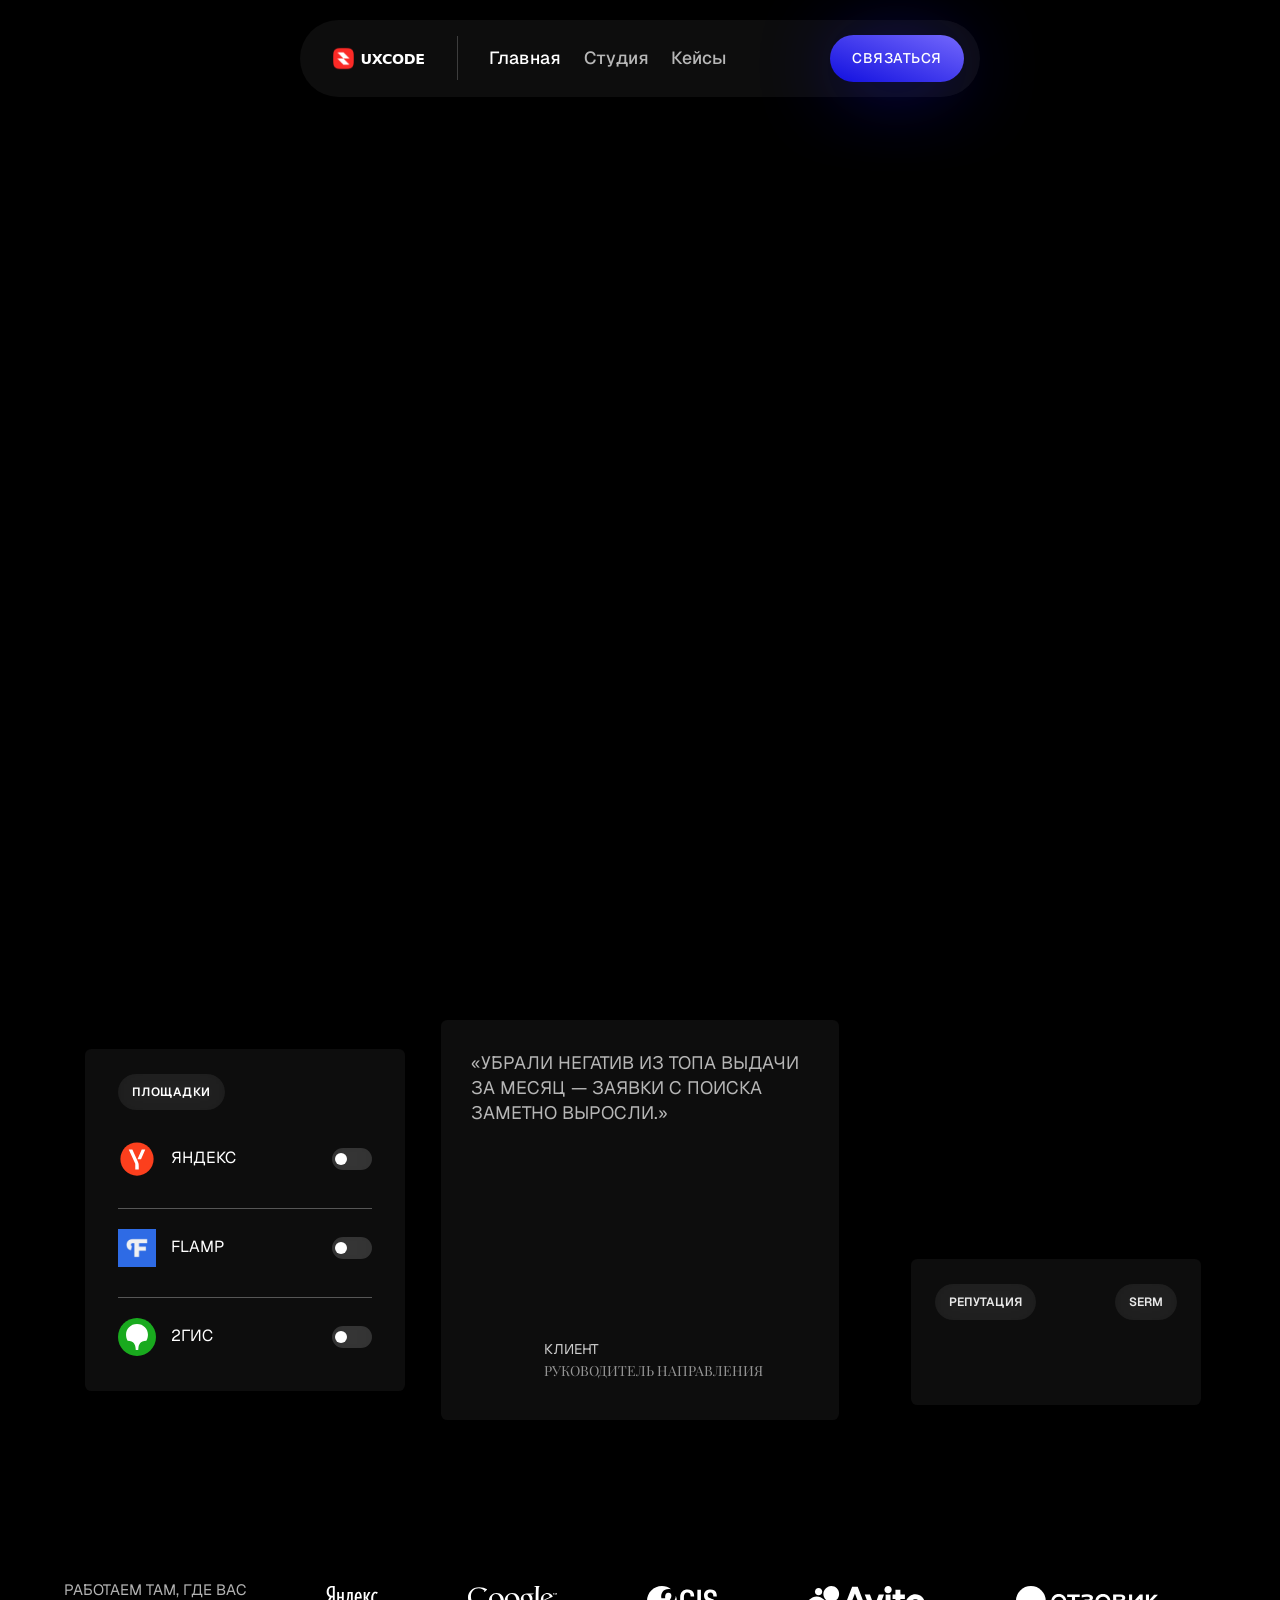
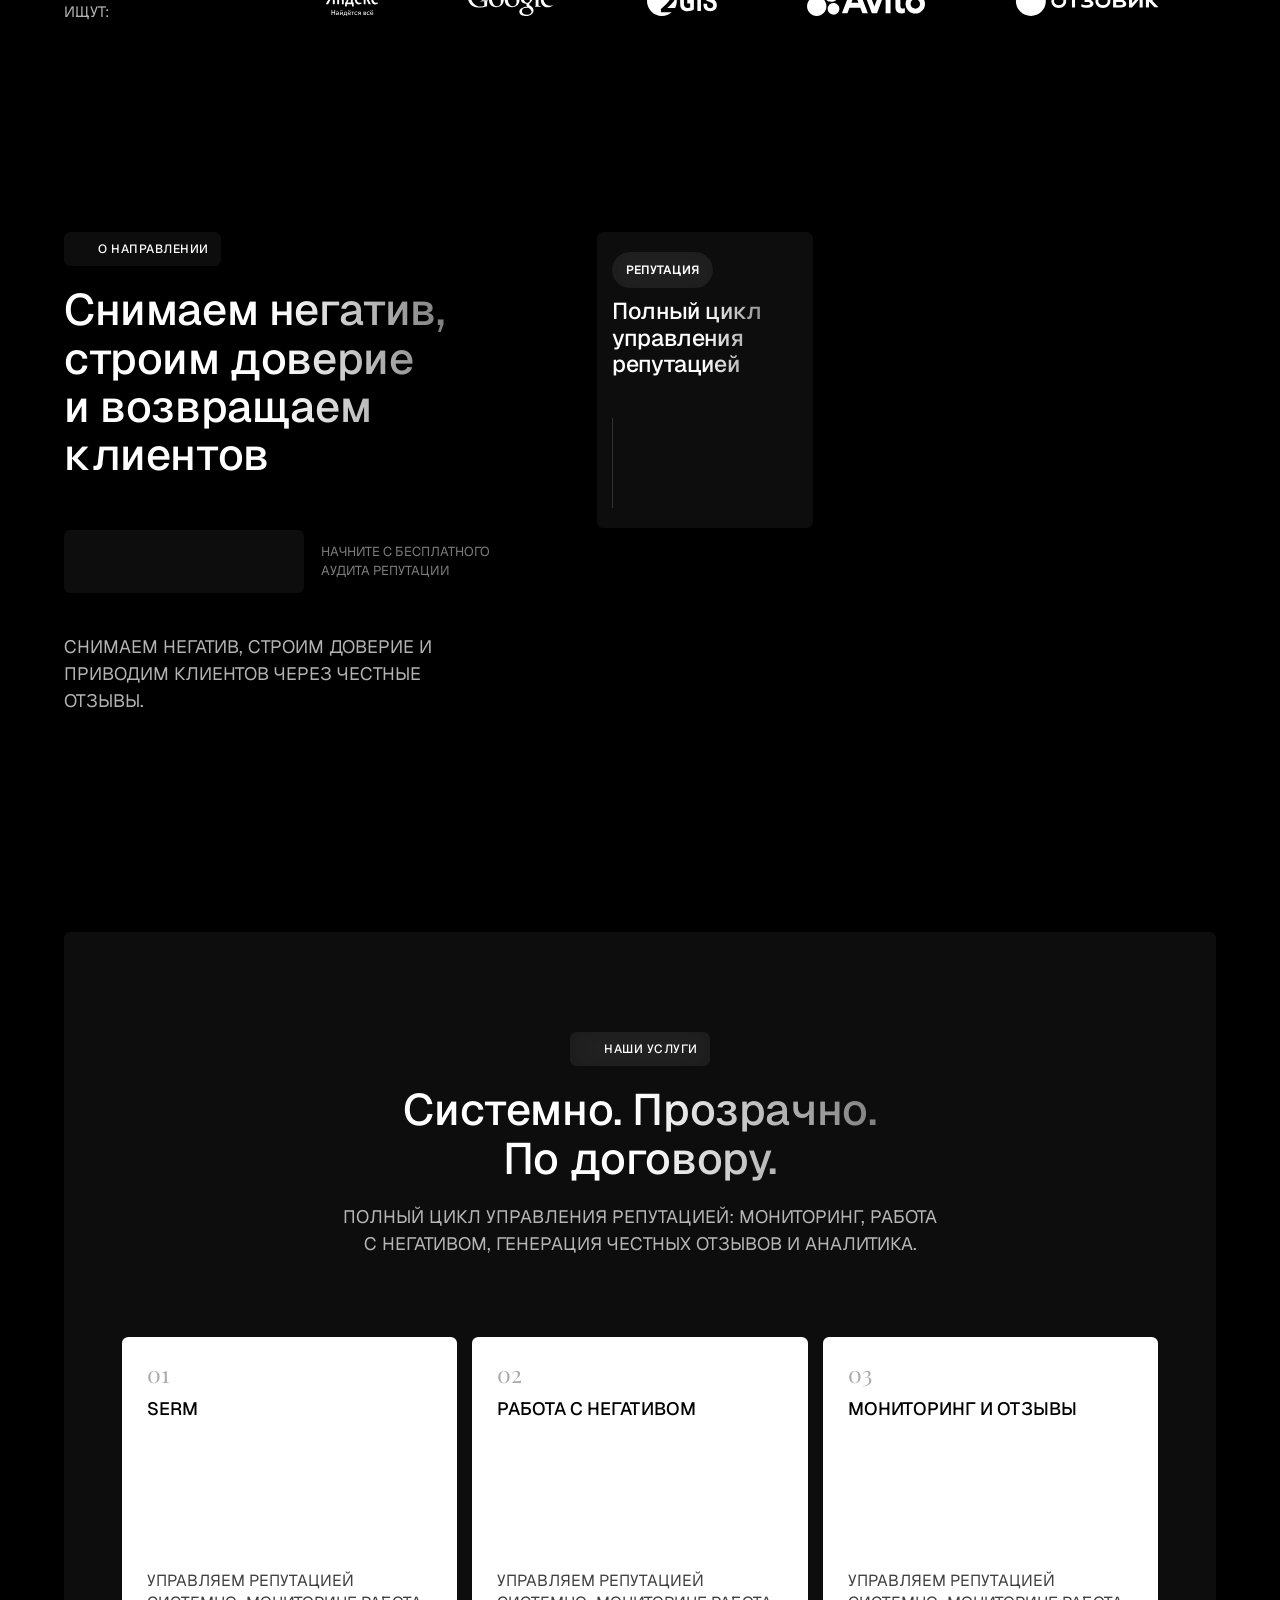
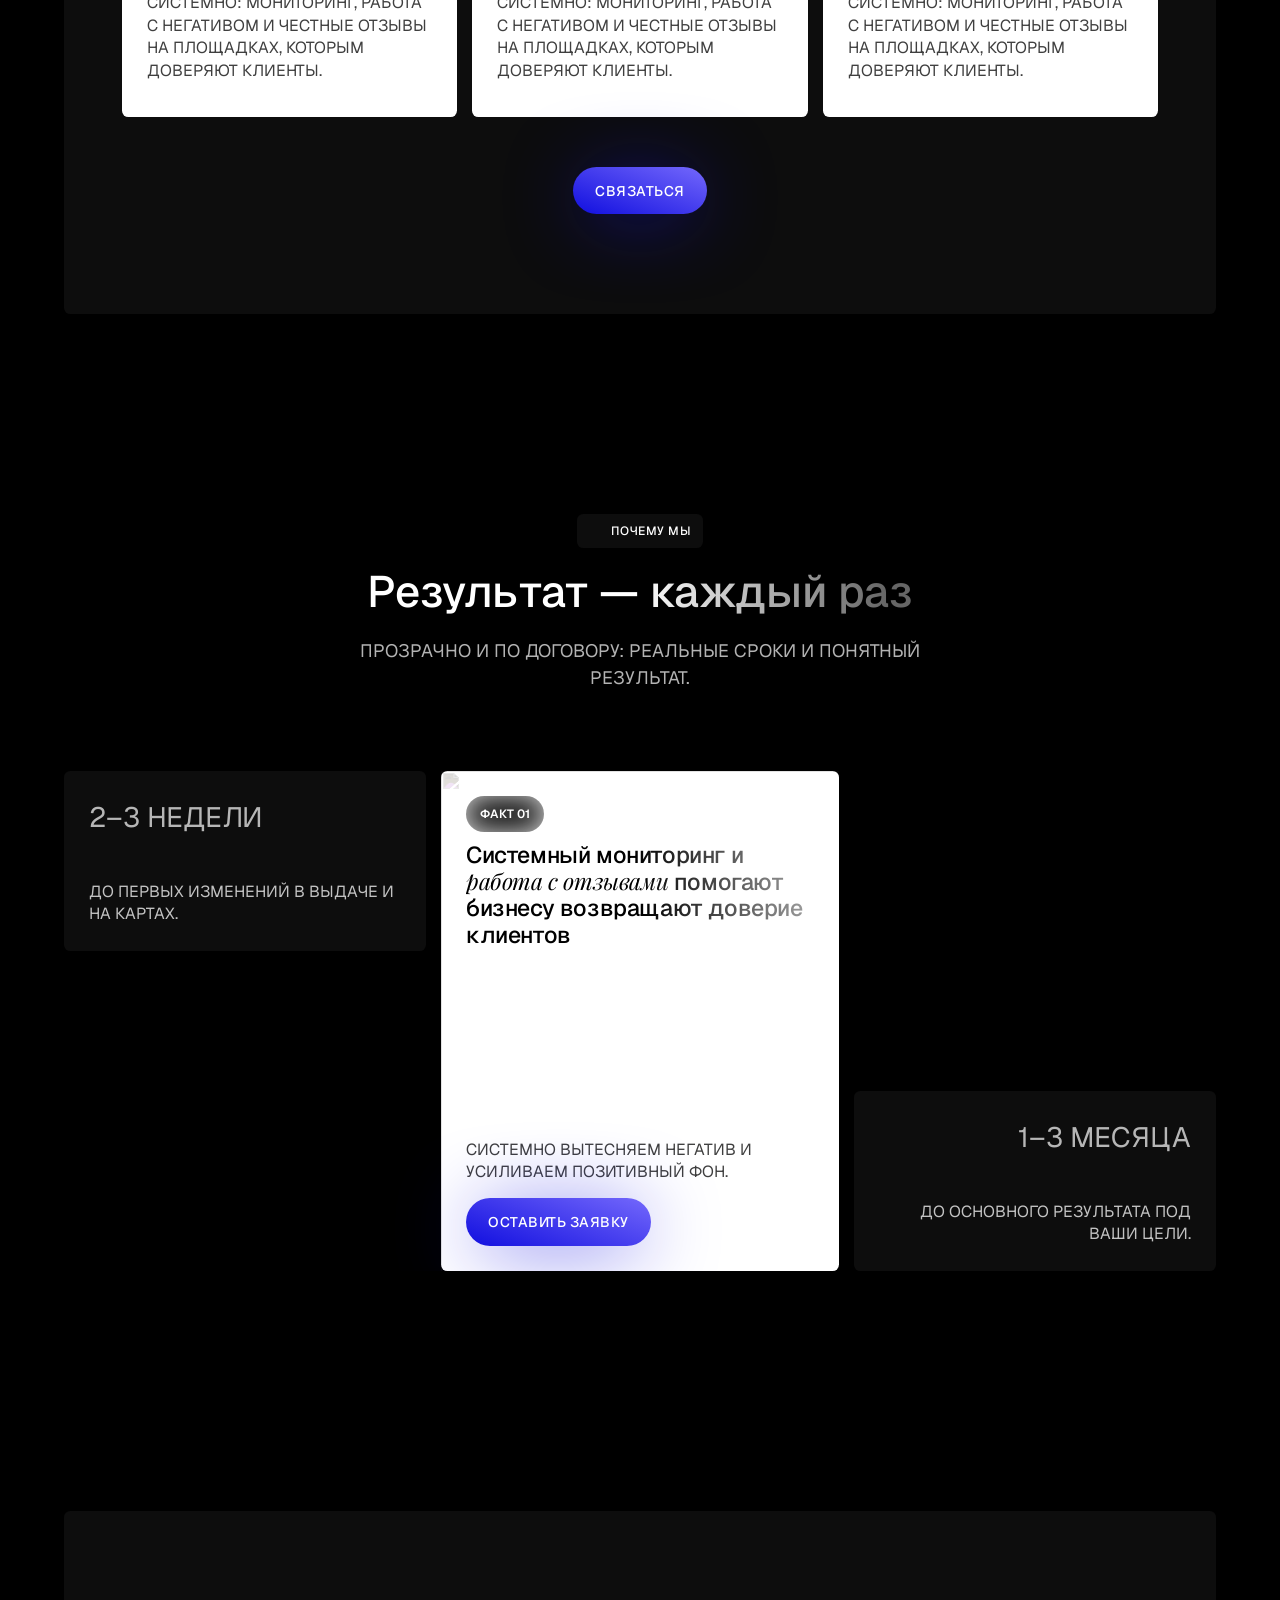
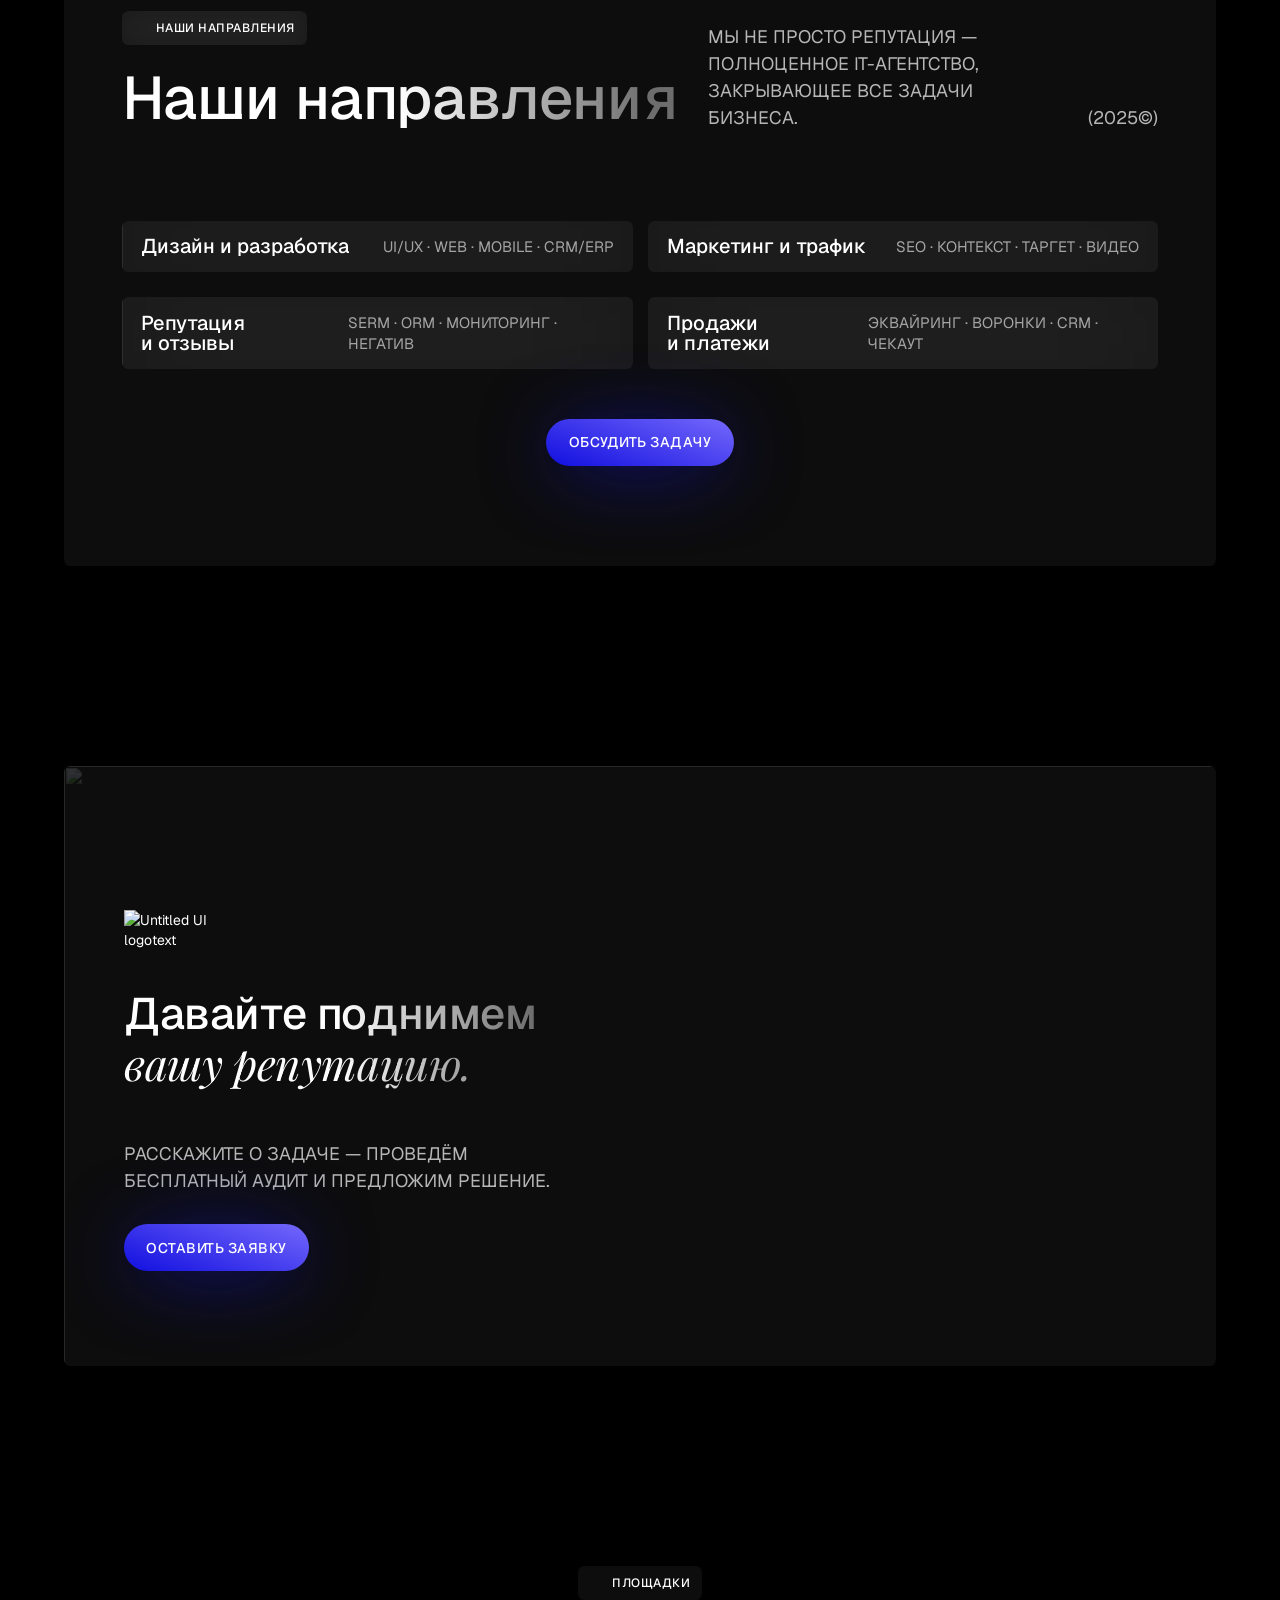
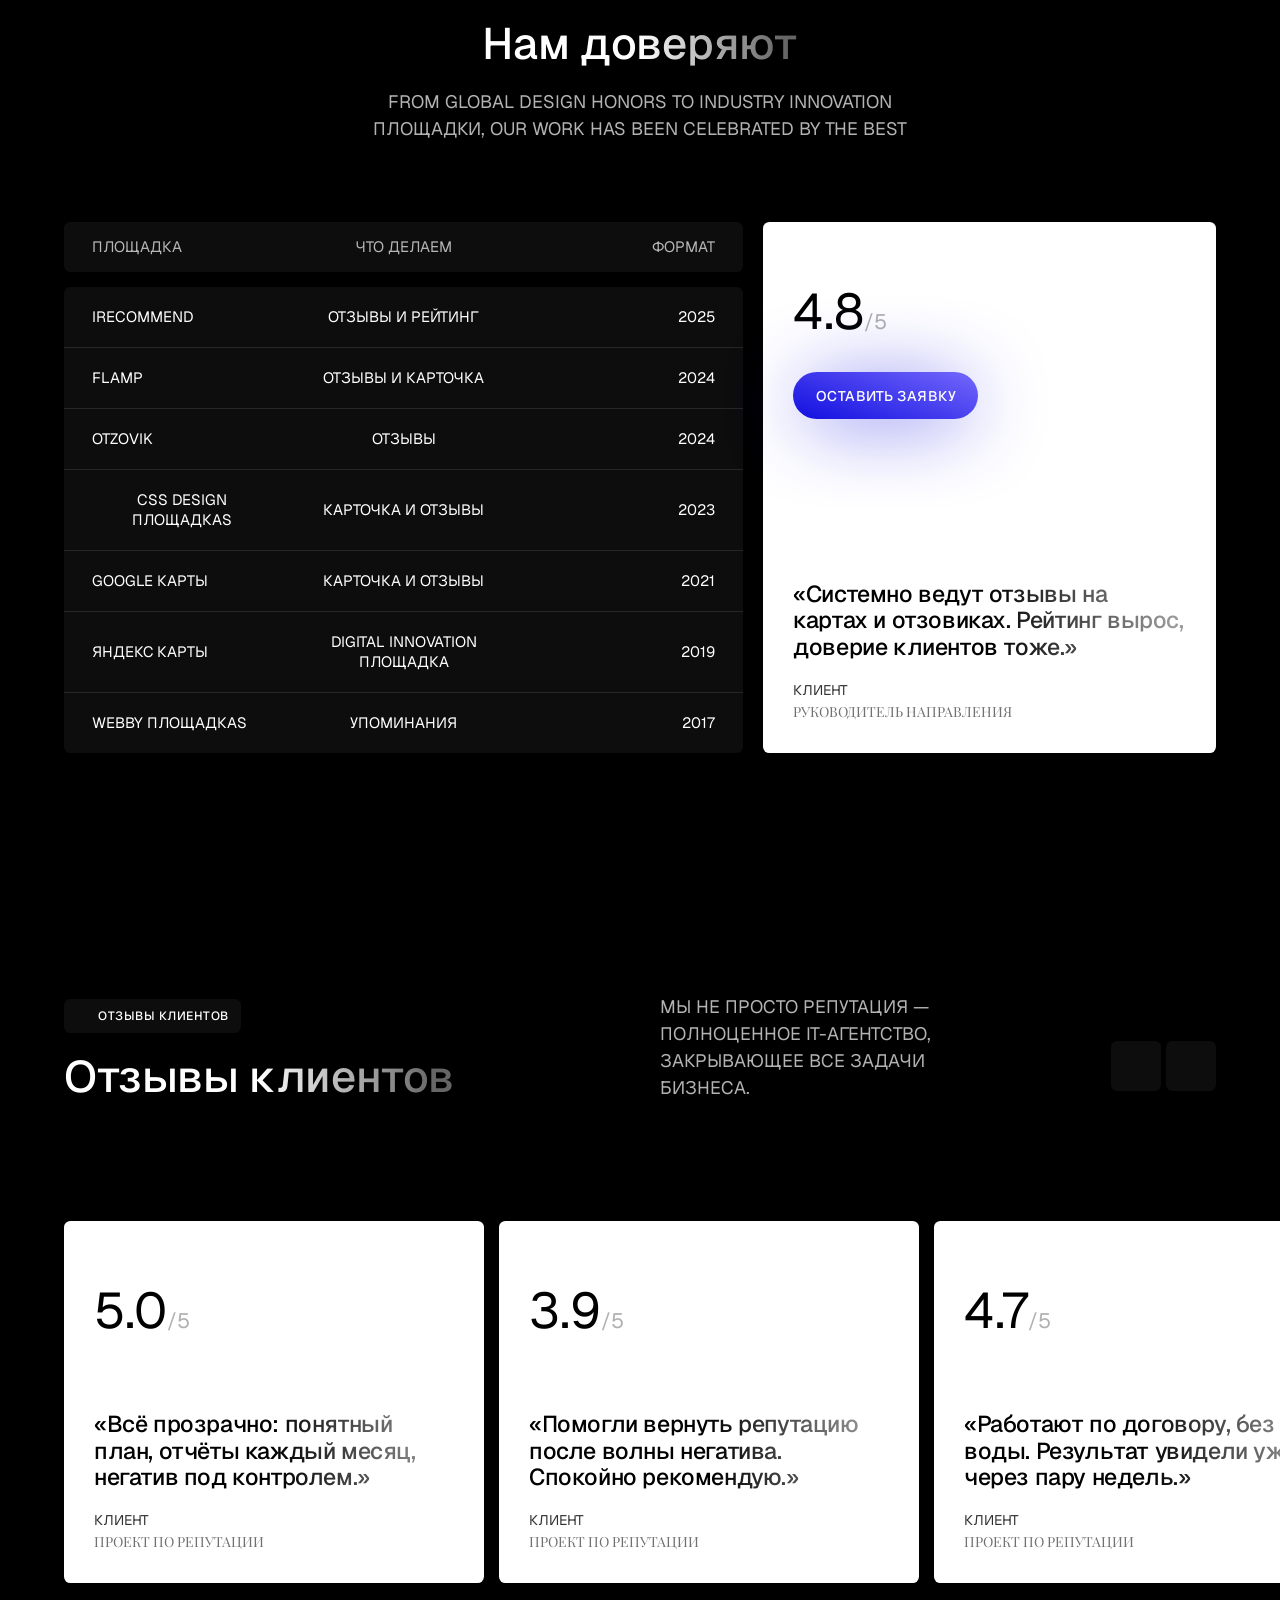
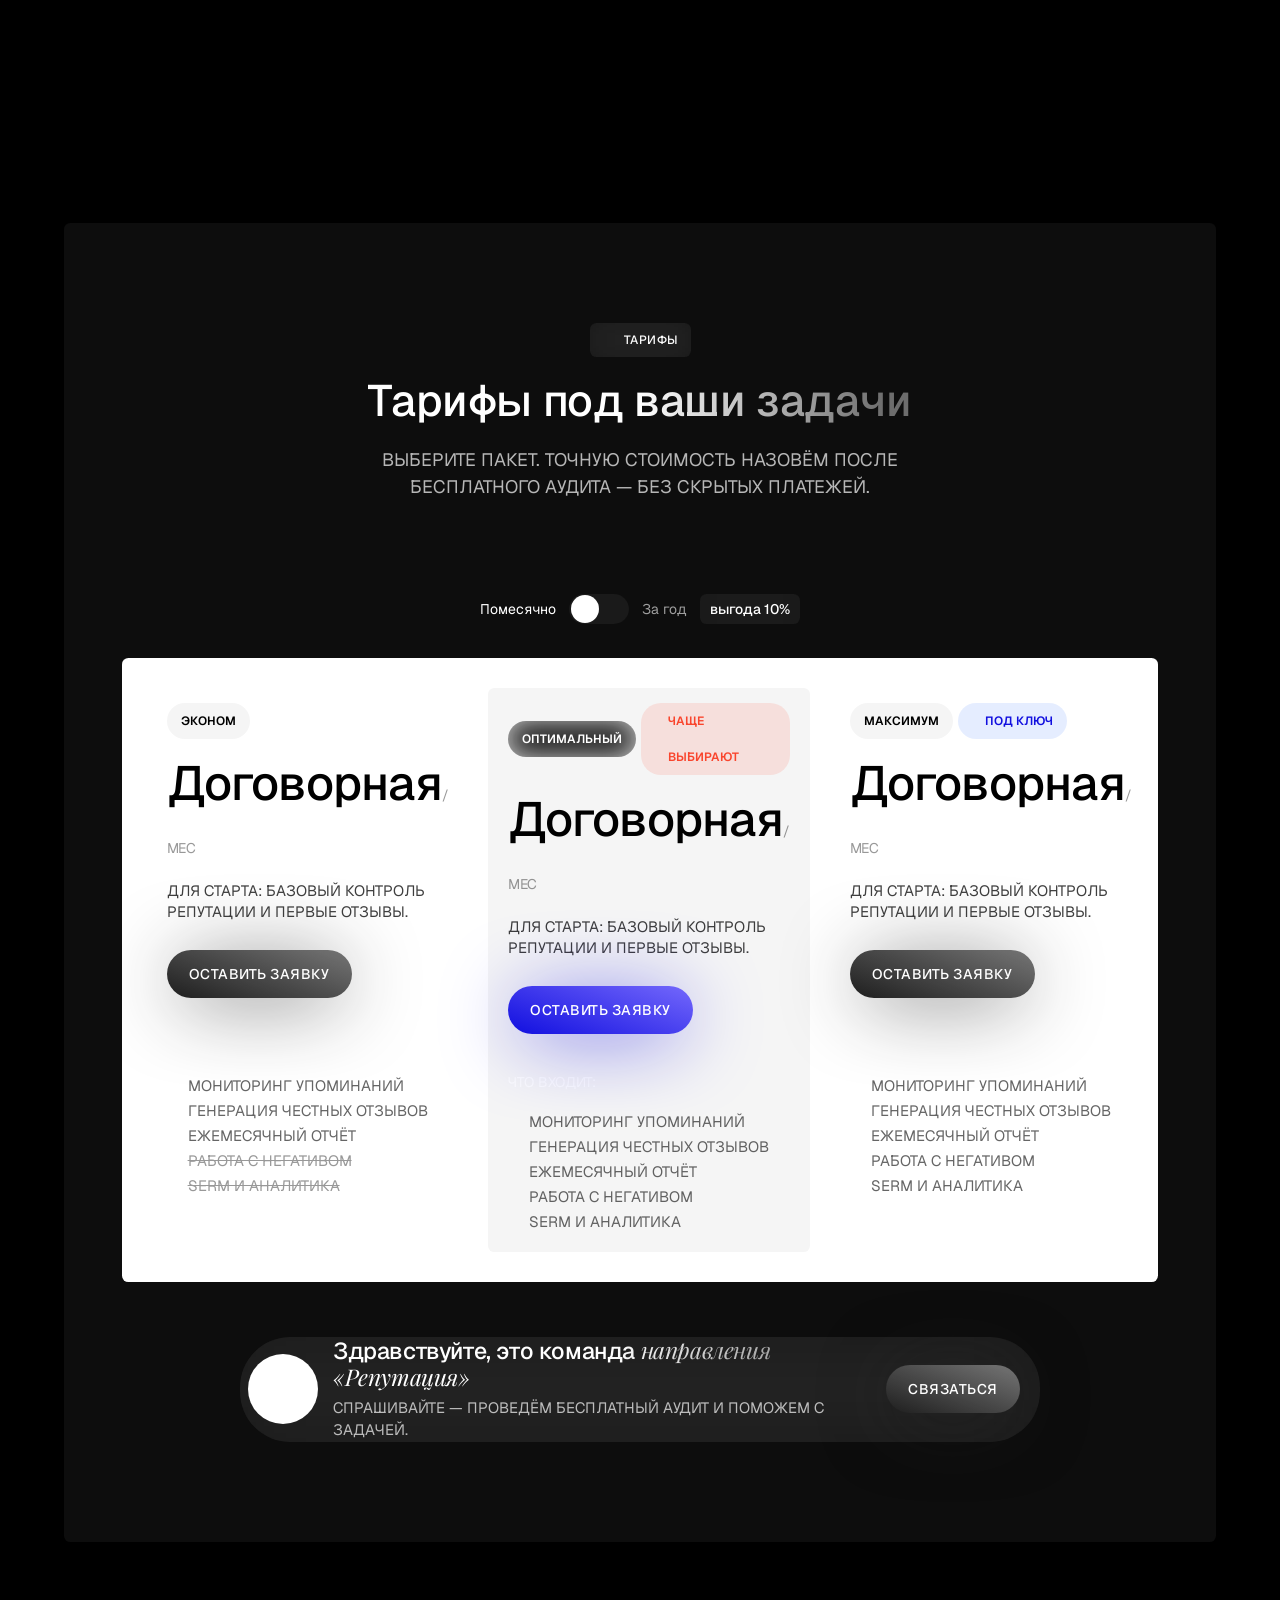
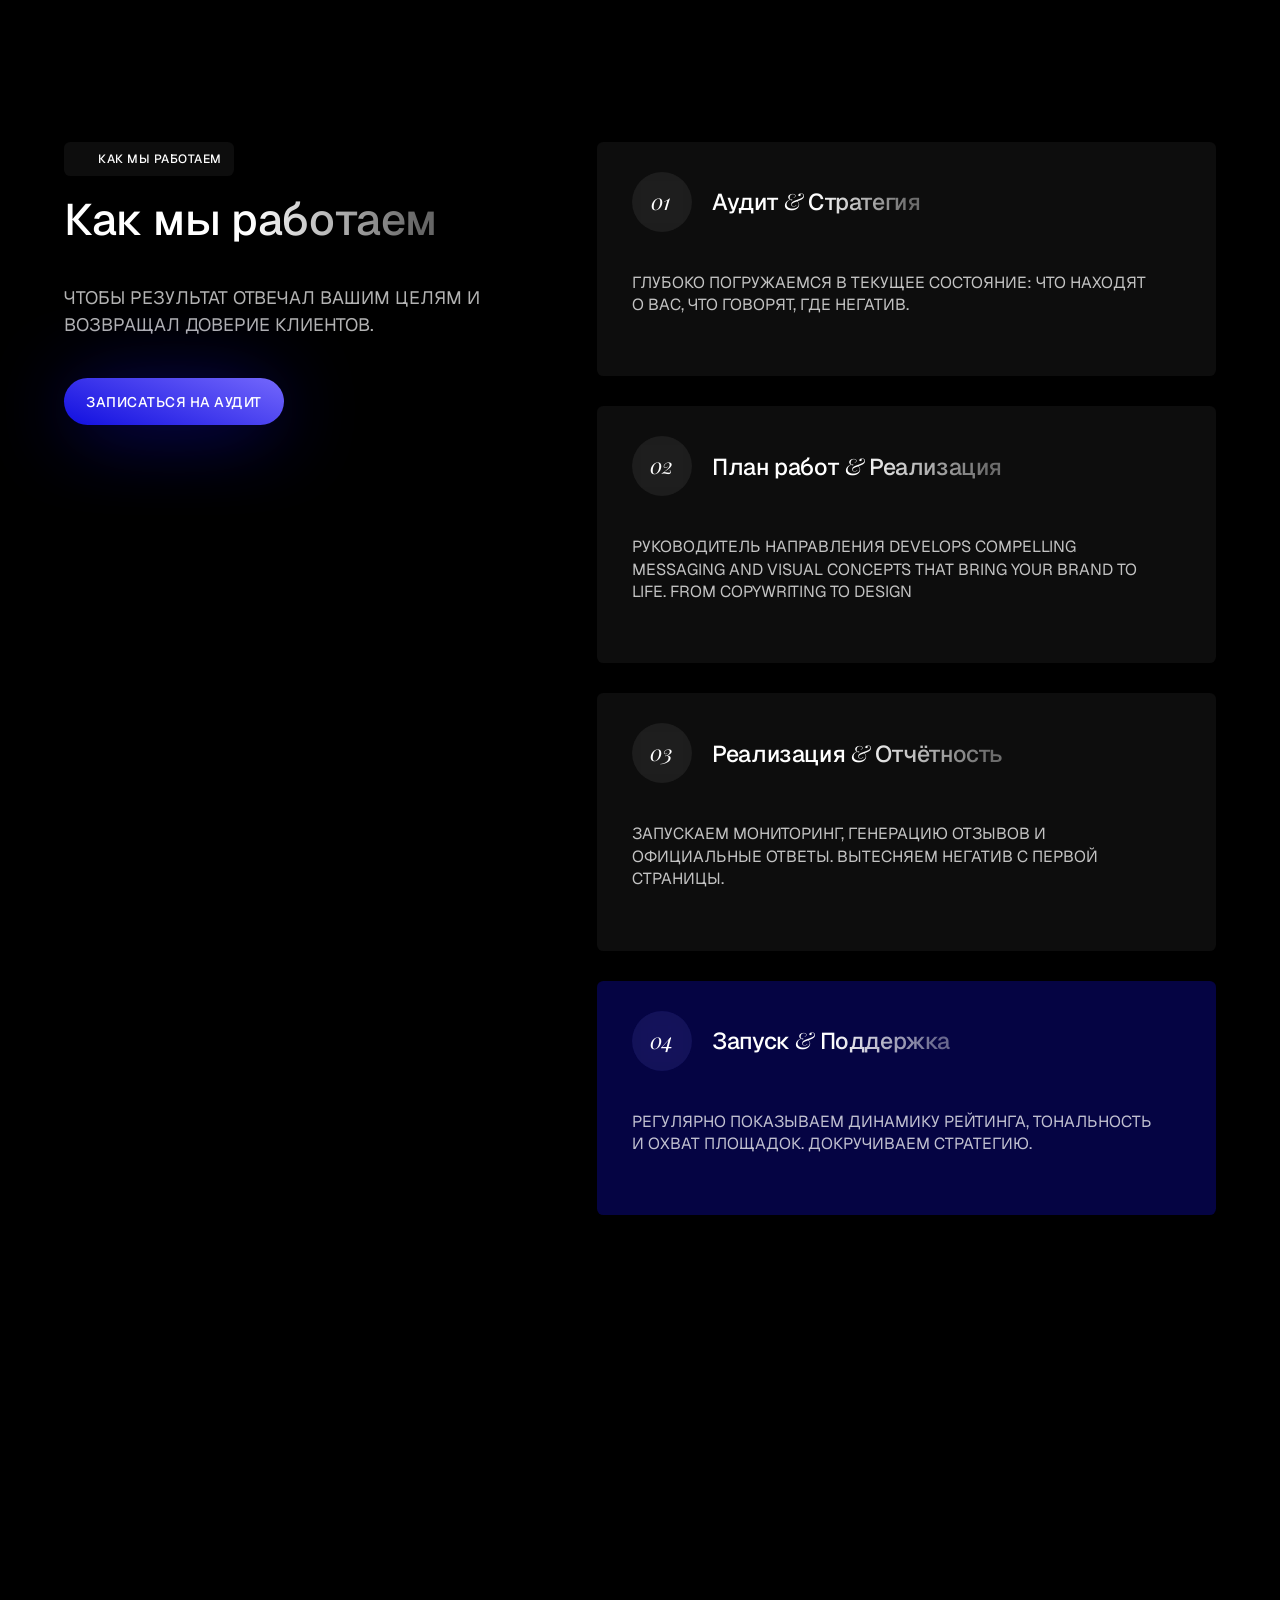
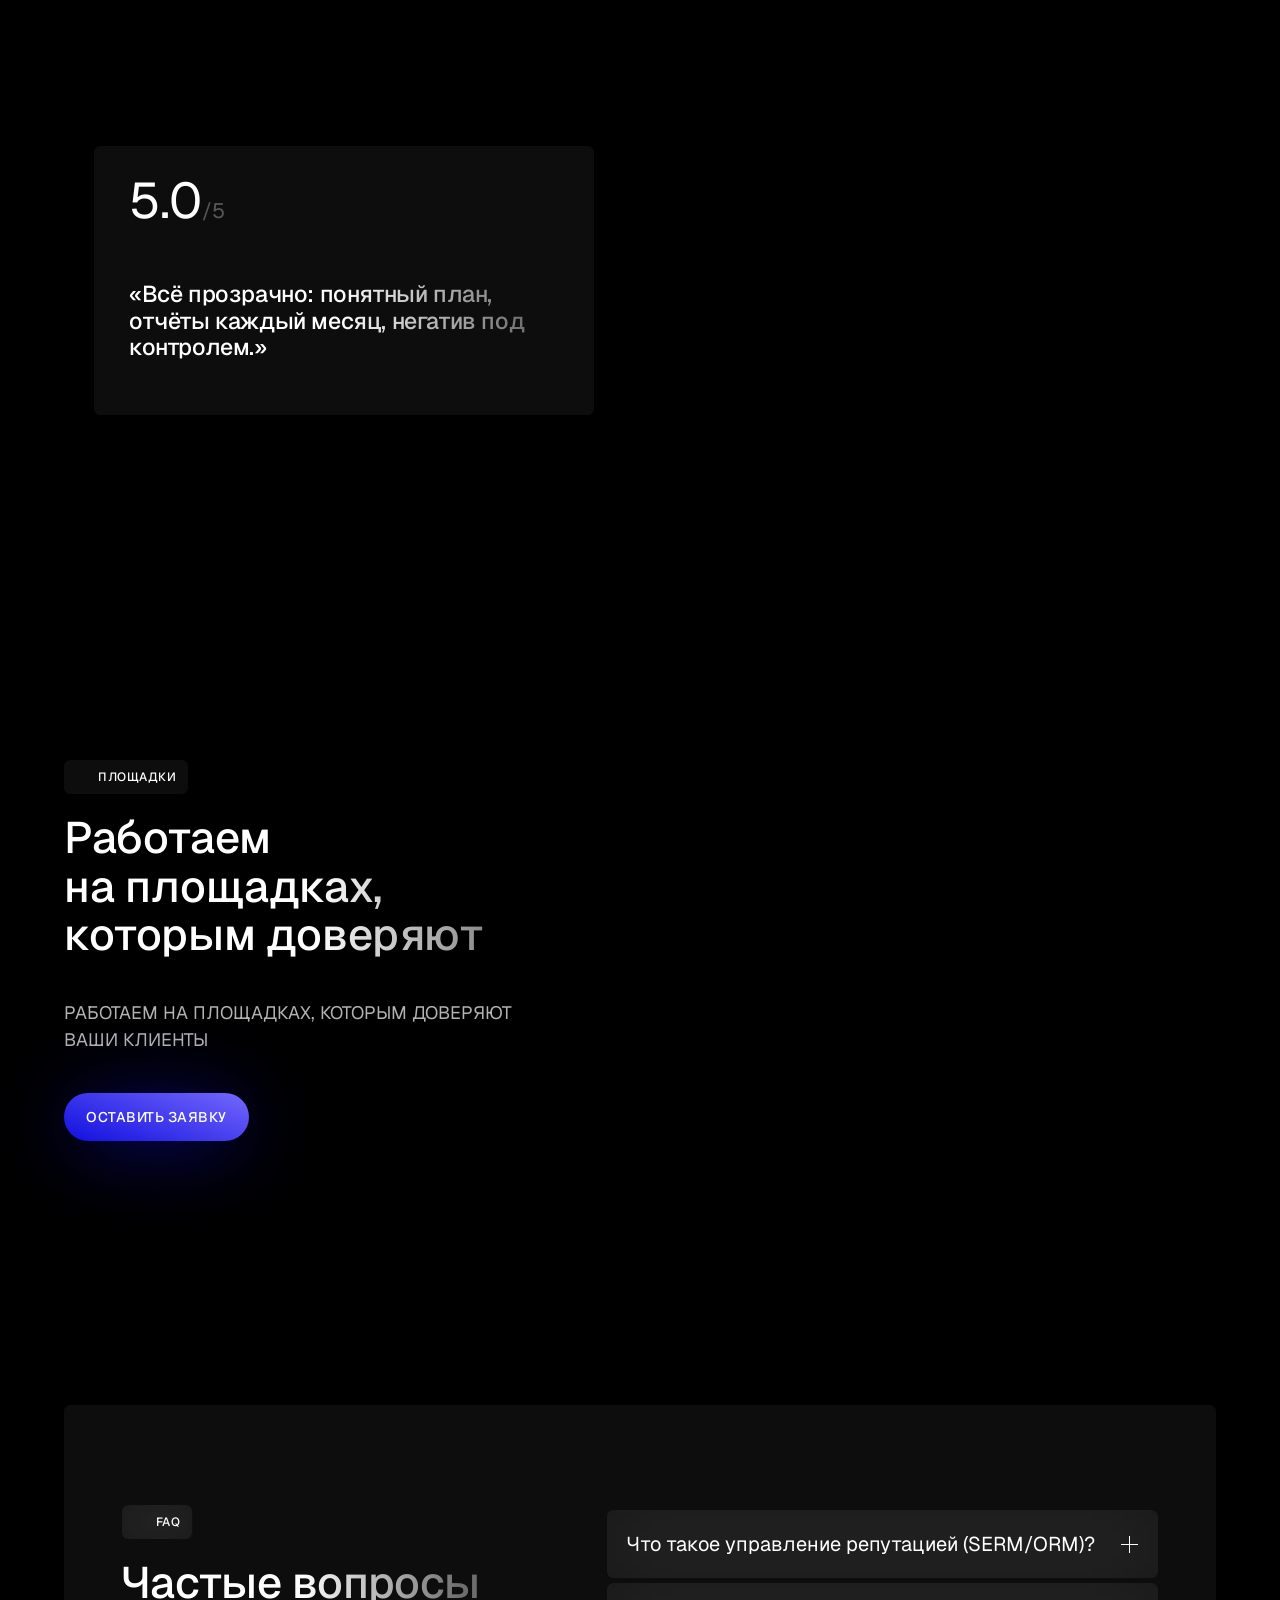
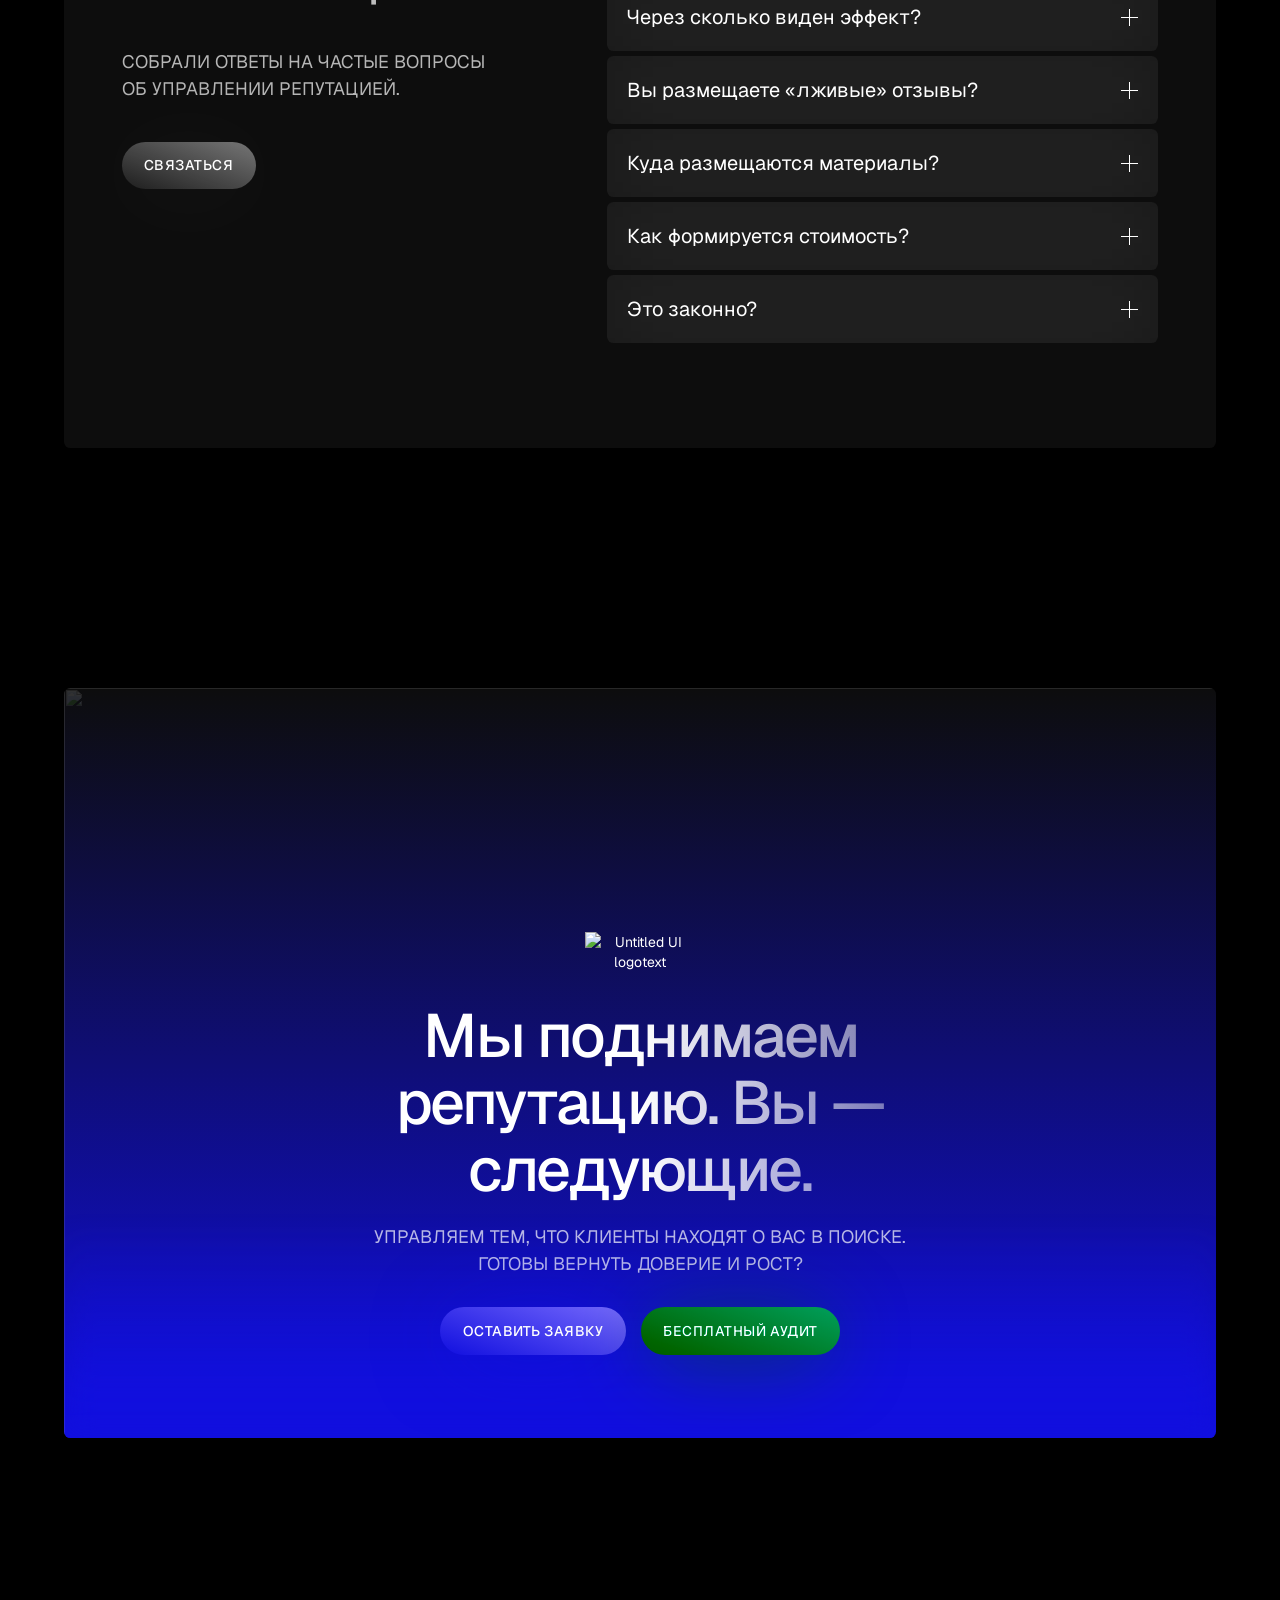
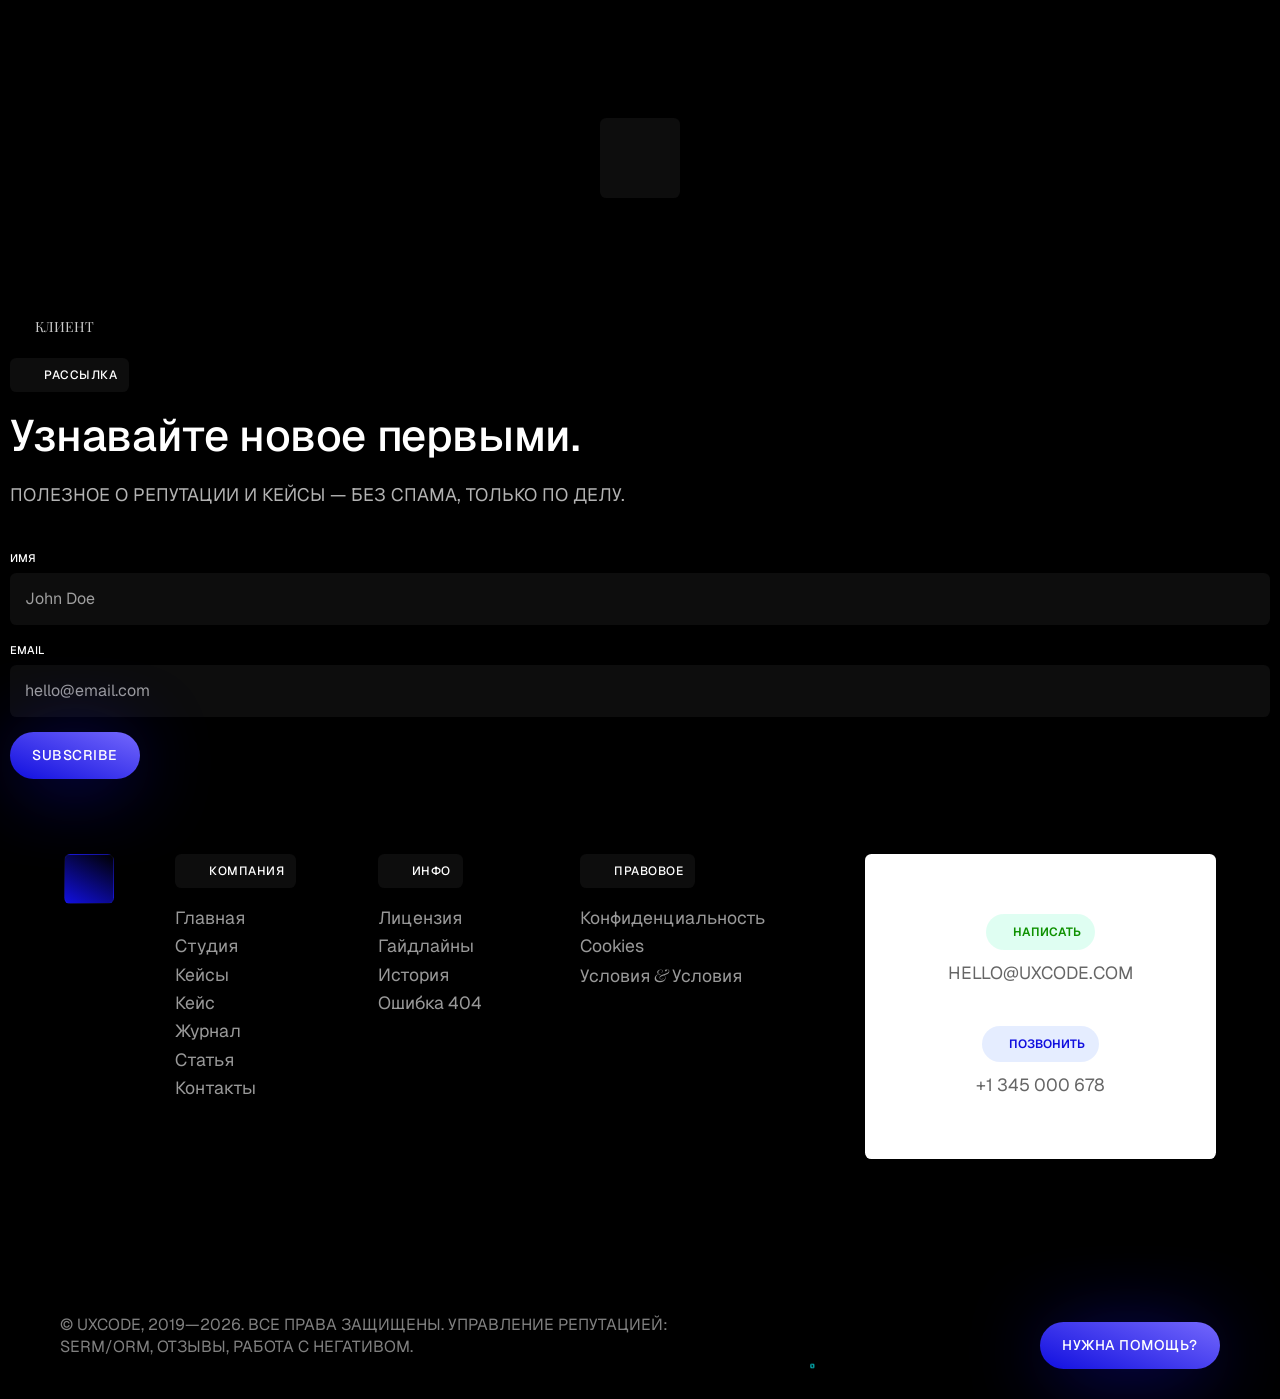
==== commit d523aed8: "deploy: update reputation" ====
--- a/index.html
+++ b/index.html
@@ -1,5 +1,5 @@
 <!DOCTYPE html>
-<!-- This site was created in Webflow. https://webflow.com --><!-- Last Published: Thu Nov 06 2025 17:56:16 GMT+0000 (Coordinated Universal Time) --><html data-wf-domain="optune-template.webflow.io" data-wf-page="6863db821d218d7a2559e538" data-wf-site="6863db821d218d7a2559e546" lang="en"><head><meta charset="utf-8"/><link crossorigin="anonymous" href="https://cdn.prod.website-files.com" rel="preconnect"/><title>Репутация — UXCODE | SERM, ORM и управление отзывами</title><meta content="UXCODE is a refined Webflow template for marketing agencies that value clarity, speed, and style. With purposeful design, responsive layouts, and easy customization, it helps you craft a compelling brand presence that grows with your business." name="description"/><meta content="UXCODE - Webflow HTML website template" property="og:title"/><meta content="UXCODE is a refined Webflow template for marketing agencies that value clarity, speed, and style. With purposeful design, responsive layouts, and easy customization, it helps you craft a compelling brand presence that grows with your business." property="og:description"/><meta content="UXCODE - Webflow HTML website template" name="twitter:title"/><meta content="UXCODE is a refined Webflow template for marketing agencies that value clarity, speed, and style. With purposeful design, responsive layouts, and easy customization, it helps you craft a compelling brand presence that grows with your business." name="twitter:description"/><meta content="website" property="og:type"/><meta content="summary_large_image" name="twitter:card"/><meta content="width=device-width, initial-scale=1" name="viewport"/><meta content="Webflow" name="generator"/><link href="assets/css/optune.webflow.css" rel="stylesheet" type="text/css"/><link href="https://fonts.googleapis.com" rel="preconnect"/><link crossorigin="anonymous" href="https://fonts.gstatic.com" rel="preconnect"/><script src="assets/js/webfont.js" type="text/javascript"></script><script type="text/javascript">WebFont.load({  google: {    families: ["Geist:100,200,300,regular,500,600,700,800,900","Playfair Display:regular,500,600,700,800,900,italic,500italic,600italic,700italic,800italic,900italic"]  }});</script><script type="text/javascript">!function(o,c){var n=c.documentElement,t=" w-mod-";n.classИмя+=t+"js",("ontouchstart"in o||o.DocumentTouch&&c instanceof DocumentTouch)&&(n.classИмя+=t+"touch")}(window,document);</script><link href="https://cdn.prod.website-files.com/6863db821d218d7a2559e546/6863db821d218d7a2559e56b_logo-small.jpg" rel="shortcut icon" type="image/x-icon"/><link href="https://cdn.prod.website-files.com/6863db821d218d7a2559e546/6863db821d218d7a2559e56a_logo.png" rel="apple-touch-icon"/><script>
+<!-- This site was created in Webflow. https://webflow.com --><!-- Last Published: Thu Nov 06 2025 17:56:16 GMT+0000 (Coordinated Universal Time) --><html data-wf-page="6863db821d218d7a2559e538" data-wf-site="6863db821d218d7a2559e546" lang="en"><head><meta charset="utf-8"/><link crossorigin="anonymous" href="https://cdn.prod.website-files.com" rel="preconnect"/><title>Репутация — UXCODE | SERM, ORM и управление отзывами</title><meta content="UXCODE Reputation — SERM, ORM и управление отзывами: убираем негатив и формируем положительную репутацию бренда в поиске и на отзовиках." name="description"/><meta content="Репутация — UXCODE | SERM, ORM и управление отзывами" property="og:title"/><meta content="UXCODE Reputation — SERM, ORM и управление отзывами: убираем негатив и формируем положительную репутацию бренда в поиске и на отзовиках." property="og:description"/><meta content="Репутация — UXCODE | SERM, ORM и управление отзывами" name="twitter:title"/><meta content="UXCODE Reputation — SERM, ORM и управление отзывами: убираем негатив и формируем положительную репутацию бренда в поиске и на отзовиках." name="twitter:description"/><meta content="website" property="og:type"/><meta content="summary_large_image" name="twitter:card"/><meta content="width=device-width, initial-scale=1" name="viewport"/><link href="assets/css/uxcode-rep.css" rel="stylesheet" type="text/css"/><link href="https://fonts.googleapis.com" rel="preconnect"/><link crossorigin="anonymous" href="https://fonts.gstatic.com" rel="preconnect"/><script src="assets/js/webfont.js" type="text/javascript"></script><script type="text/javascript">WebFont.load({  google: {    families: ["Geist:100,200,300,regular,500,600,700,800,900","Playfair Display:regular,500,600,700,800,900,italic,500italic,600italic,700italic,800italic,900italic"]  }});</script><script type="text/javascript">!function(o,c){var n=c.documentElement,t=" w-mod-";n.className+=t+"js",("ontouchstart"in o||o.DocumentTouch&&c instanceof DocumentTouch)&&(n.className+=t+"touch")}(window,document);</script><link href="https://cdn.prod.website-files.com/6863db821d218d7a2559e546/6863db821d218d7a2559e56b_logo-small.jpg" rel="shortcut icon" type="image/x-icon"/><link href="https://cdn.prod.website-files.com/6863db821d218d7a2559e546/6863db821d218d7a2559e56a_logo.png" rel="apple-touch-icon"/><script>
     function removeExisting() {
         const idsToRemove = ['root', '__framer-badge-container'];
 
@@ -15,7 +15,7 @@
         if (meta) meta.remove();
     }
 
-    document.addEventListener('DOMРеализацияLoaded', () => {
+    document.addEventListener('DOMContentLoaded', () => {
         removeExisting();
         const observer = new MutationObserver((mutations) => {
             for (const mutation of mutations) {
@@ -31,7 +31,7 @@
         observer.observe(document, { childList: true, subtree: true });
     });
 </script>
-<style id="ux-killbadge">.w-webflow-badge,.badge-content,.text-badge-wrapper,.badge-wrapper,a[href*="brandjs"],a[href*="webflow.com?utm"]{display:none!important;visibility:hidden!important;opacity:0!important;pointer-events:none!important}</style></head><body><img alt="" class="pattern" loading="lazy" sizes="100vw" src="https://cdn.prod.website-files.com/6863db821d218d7a2559e546/68667cac36c5a127f16195fc_Vector%20(1).webp" srcset="https://cdn.prod.website-files.com/6863db821d218d7a2559e546/68667cac36c5a127f16195fc_Vector%20(1)-p-500.png 500w, https://cdn.prod.website-files.com/6863db821d218d7a2559e546/68667cac36c5a127f16195fc_Vector%20(1)-p-800.png 800w, https://cdn.prod.website-files.com/6863db821d218d7a2559e546/68667cac36c5a127f16195fc_Vector%20(1)-p-1080.png 1080w, https://cdn.prod.website-files.com/6863db821d218d7a2559e546/68667cac36c5a127f16195fc_Vector%20(1)-p-1600.webp 1600w, https://cdn.prod.website-files.com/6863db821d218d7a2559e546/68667cac36c5a127f16195fc_Vector%20(1)-p-2000.webp 2000w, https://cdn.prod.website-files.com/6863db821d218d7a2559e546/68667cac36c5a127f16195fc_Vector%20(1)-p-2600.webp 2600w, https://cdn.prod.website-files.com/6863db821d218d7a2559e546/68667cac36c5a127f16195fc_Vector%20(1)-p-3200.webp 3200w, https://cdn.prod.website-files.com/6863db821d218d7a2559e546/68667cac36c5a127f16195fc_Vector%20(1).webp 5288w" width="1508"/><img alt="" class="lighting" loading="lazy" sizes="100vw" src="https://cdn.prod.website-files.com/6863db821d218d7a2559e546/68667ac265230fa34d37b380_hero.webp" srcset="https://cdn.prod.website-files.com/6863db821d218d7a2559e546/68667ac265230fa34d37b380_hero-p-500.webp 500w, https://cdn.prod.website-files.com/6863db821d218d7a2559e546/68667ac265230fa34d37b380_hero-p-800.webp 800w, https://cdn.prod.website-files.com/6863db821d218d7a2559e546/68667ac265230fa34d37b380_hero-p-1080.webp 1080w, https://cdn.prod.website-files.com/6863db821d218d7a2559e546/68667ac265230fa34d37b380_hero-p-1600.webp 1600w, https://cdn.prod.website-files.com/6863db821d218d7a2559e546/68667ac265230fa34d37b380_hero-p-2000.webp 2000w, https://cdn.prod.website-files.com/6863db821d218d7a2559e546/68667ac265230fa34d37b380_hero-p-2600.webp 2600w, https://cdn.prod.website-files.com/6863db821d218d7a2559e546/68667ac265230fa34d37b380_hero-p-3200.webp 3200w, https://cdn.prod.website-files.com/6863db821d218d7a2559e546/68667ac265230fa34d37b380_hero.webp 4489w" width="1508"/><div class="overlay first all-page"></div><div class="navigation-wrapper"><div class="navbar-component w-nav" data-animation="default" data-collapse="medium" data-duration="400" data-easing="ease" data-easing2="ease" data-w-id="2ec87728-4b9f-a5bf-eacf-e9e9575fcd6a" role="banner"><div class="new-container"><a aria-current="page" class="logo-link-main w-nav-brand w--current" href="https://uxcode.studio/"><div><img alt="Untitled UI logotext" class="logotype" loading="lazy" src="assets/img/uxcode-logo.svg"/></div></a><nav class="navbar-menu w-nav-menu" role="navigation"><div class="menu-right"><div class="menu-left"><a aria-current="page" class="navbar-link w-nav-link w--current" href="https://uxcode.studio/">Главная</a><a class="navbar-link w-nav-link" href="https://uxcode.studio/about">Студия</a><a class="navbar-link w-nav-link" href="cases.html">Кейсы</a></div></div></nav><div class="button-flex-left"><a class="button first on-nav w-button" href="https://uxcode.studio/contact">Связаться</a><div class="menu-button-new w-nav-button"><div class="icon-component"><div class="line-top"></div><div class="line-midddle"><div class="line-middle-inner"></div></div><div class="line-bottom"></div></div></div></div></div></div></div><div class="page-wrapper"><section class="hero" data-w-id="bf9ab2e2-8ce1-d5ef-a4bb-64a206d27483"><div class="container"><div class="hero-column"><div class="max-w-width" id="w-node-d184197a-e3b2-3456-38da-d1241da2df3e-2559e538"><div class="top-text" data-w-id="cc4bc4b9-3fd8-9621-1de2-e0b7a0bf1285" style="opacity:0">Репутация · SERM / ORM</div><h1 class="display-1" data-w-id="6b4f9255-2b7e-e6bc-76d5-b0e49087b85c" style="opacity:0">Превращаем негатив в&nbsp;рост, <span class="other-font">а&nbsp;молчание — в&nbsp;рекомендации</span></h1><div class="margin-50"><p class="second-title" data-w-id="847a040c-c295-9635-9c82-572106cd7203" style="opacity:0">Снимаем негатив, строим доверие и&nbsp;приводим клиентов через честные отзывы на&nbsp;площадках, которым доверяют.</p></div><div class="margin-30" data-w-id="4c25a1b6-df10-f474-31b4-08ca1d59a136" style="opacity:0"><div class="button-flex"><a class="button first w-button" href="/contact">Оставить заявку</a></div></div></div><img alt="" class="shape" data-w-id="47669dca-6430-057e-8951-2db25ddb6509" loading="lazy" sizes="(max-width: 767px) 100vw, 750px" src="https://cdn.prod.website-files.com/6863db821d218d7a2559e546/68668aff90c6187b43f674fe_shape-3.webp" srcset="https://cdn.prod.website-files.com/6863db821d218d7a2559e546/68668aff90c6187b43f674fe_shape-3-p-500.webp 500w, https://cdn.prod.website-files.com/6863db821d218d7a2559e546/68668aff90c6187b43f674fe_shape-3-p-800.webp 800w, https://cdn.prod.website-files.com/6863db821d218d7a2559e546/68668aff90c6187b43f674fe_shape-3-p-1080.webp 1080w, https://cdn.prod.website-files.com/6863db821d218d7a2559e546/68668aff90c6187b43f674fe_shape-3-p-1600.webp 1600w, https://cdn.prod.website-files.com/6863db821d218d7a2559e546/68668aff90c6187b43f674fe_shape-3.webp 1853w" style="opacity:0" width="750"/></div></div><div class="logo-absolute"><div class="w-layout-grid logo-grid" data-w-id="b6c92d62-c40a-6e4b-ac8b-672462c0ea3c" style="opacity:0"></div></div><img alt="" class="plus-icon" loading="lazy" src="https://cdn.prod.website-files.com/6863db821d218d7a2559e546/6867a973492ead56dfadbe8a_icons8-plus-240.webp" width="120"/><img alt="" class="plus-icon second" loading="lazy" src="https://cdn.prod.website-files.com/6863db821d218d7a2559e546/6867a973492ead56dfadbe8a_icons8-plus-240.webp" width="120"/><img alt="" class="plus-icon fourht" loading="lazy" src="https://cdn.prod.website-files.com/6863db821d218d7a2559e546/6867a973492ead56dfadbe8a_icons8-plus-240.webp" width="120"/><img alt="" class="plus-icon third" loading="lazy" src="https://cdn.prod.website-files.com/6863db821d218d7a2559e546/6867a973492ead56dfadbe8a_icons8-plus-240.webp" width="120"/></section><div class="page-content"><div class="section"><img alt="" class="aboslute-shape" loading="lazy" sizes="(max-width: 479px) 100vw, 280px" src="https://cdn.prod.website-files.com/6863db821d218d7a2559e546/68668d5a8e442710f940458a_shape-4.webp" srcset="https://cdn.prod.website-files.com/6863db821d218d7a2559e546/68668d5a8e442710f940458a_shape-4-p-500.webp 500w, https://cdn.prod.website-files.com/6863db821d218d7a2559e546/68668d5a8e442710f940458a_shape-4-p-800.webp 800w, https://cdn.prod.website-files.com/6863db821d218d7a2559e546/68668d5a8e442710f940458a_shape-4.webp 969w" width="280"/><div class="container"></div><div class="container"><div class="_3-column-grid"><div class="center-card" id="w-node-_09372fdb-4fb0-0f02-cd5d-798efc3744aa-2559e538"><div class="bank-snipper" data-w-id="2c07f96f-5c88-437c-8ee5-d44418c992e1"><h2 class="main-top first">Площадки</h2><div class="bank-grid algin-right"><div class="logo-left" id="w-node-_2c07f96f-5c88-437c-8ee5-d44418c992e3-2559e538"><img alt="" class="bank-logo" id="w-node-_2c07f96f-5c88-437c-8ee5-d44418c992e4-2559e538" src="assets/img/platforms/yandex.svg" width="40"/><div class="rows gap-0-25"><h2 class="app-title" id="w-node-_2c07f96f-5c88-437c-8ee5-d44418c992e6-2559e538">Яндекс</h2><div class="placehorder-line _01" id="w-node-_2c07f96f-5c88-437c-8ee5-d44418c992e8-2559e538" style="width:0%"></div></div></div><div class="switcher" id="w-node-_2c07f96f-5c88-437c-8ee5-d44418c992e9-2559e538"><div class="toggle-circle toggle-first"></div></div></div><div class="bank-grid algin-right second"><div class="logo-left" id="w-node-_2c07f96f-5c88-437c-8ee5-d44418c992ec-2559e538"><img alt="" class="bank-logo" id="w-node-_2c07f96f-5c88-437c-8ee5-d44418c992ed-2559e538" src="assets/img/platforms/flamp.png" width="40"/><div class="rows gap-0-25"><h2 class="app-title" id="w-node-_2c07f96f-5c88-437c-8ee5-d44418c992ef-2559e538">Flamp</h2><div class="placehorder-line _02" id="w-node-_2c07f96f-5c88-437c-8ee5-d44418c992f1-2559e538" style="width:0%"></div></div></div><div class="switcher" id="w-node-_2c07f96f-5c88-437c-8ee5-d44418c992f2-2559e538"><div class="toggle-circle toggle-second"></div></div></div><div class="bank-grid algin-right second no-bottom"><div class="logo-left" id="w-node-_2c07f96f-5c88-437c-8ee5-d44418c992f5-2559e538"><img alt="" class="bank-logo" id="w-node-_2c07f96f-5c88-437c-8ee5-d44418c992f6-2559e538" src="assets/img/platforms/2gis.svg" width="40"/><div class="rows gap-0-25"><h2 class="app-title" id="w-node-_2c07f96f-5c88-437c-8ee5-d44418c992f8-2559e538">2ГИС</h2><div class="placehorder-line _03" id="w-node-_2c07f96f-5c88-437c-8ee5-d44418c992fa-2559e538" style="width:0%"></div></div></div><div class="switcher" id="w-node-_2c07f96f-5c88-437c-8ee5-d44418c992fb-2559e538"><div class="toggle-circle toggle-third"></div></div></div></div><div class="background-video w-background-video w-background-video-atom" data-autoplay="true" data-loop="true" data-poster-url="https://cdn.prod.website-files.com/6863db821d218d7a2559e546%2F6867b9548219f1488ac29d29_Futuristic%20Virtual%20Reality%20Experience-poster-00001.jpg" data-video-urls="https://cdn.prod.website-files.com/6863db821d218d7a2559e546%2F6867b9548219f1488ac29d29_Futuristic%20Virtual%20Reality%20Experience-transcode.mp4,https://cdn.prod.website-files.com/6863db821d218d7a2559e546%2F6867b9548219f1488ac29d29_Futuristic%20Virtual%20Reality%20Experience-transcode.webm" data-wf-ignore="true"><video autoplay="" data-object-fit="cover" data-wf-ignore="true" id="60f628c0-16f4-515f-7a3a-a74e886fa899-video" loop="" muted="" playsinline="" style='background-image:url("https://cdn.prod.website-files.com/6863db821d218d7a2559e546%2F6867b9548219f1488ac29d29_Futuristic%20Virtual%20Reality%20Experience-poster-00001.jpg")'><source data-wf-ignore="true" src="https://cdn.prod.website-files.com/6863db821d218d7a2559e546%2F6867b9548219f1488ac29d29_Futuristic%20Virtual%20Reality%20Experience-transcode.mp4"/><source data-wf-ignore="true" src="https://cdn.prod.website-files.com/6863db821d218d7a2559e546%2F6867b9548219f1488ac29d29_Futuristic%20Virtual%20Reality%20Experience-transcode.webm"/></video></div><div class="background-overlay"></div></div><div class="testimonials-card"><div><p class="second-title title-third">«Убрали негатив из топа выдачи за месяц — заявки с поиска заметно выросли.»</p></div><div><div class="author-flex left"><div class="author-photo third"></div><h2 class="second-title title-second">Клиент<br/>‍<span class="other-font lighter">Руководитель направления</span></h2></div></div></div><div><div class="image-wrap" data-w-id="e9b1d092-a463-fedd-0de8-e0cdf220eb8f"><img alt="" class="paralax-image" loading="lazy" sizes="(max-width: 767px) 100vw, 640px" src="https://cdn.prod.website-files.com/6863db821d218d7a2559e546/6867c76f304098496d9633fb_photo-2.webp" srcset="https://cdn.prod.website-files.com/6863db821d218d7a2559e546/6867c76f304098496d9633fb_photo-2-p-500.webp 500w, https://cdn.prod.website-files.com/6863db821d218d7a2559e546/6867c76f304098496d9633fb_photo-2-p-800.webp 800w, https://cdn.prod.website-files.com/6863db821d218d7a2559e546/6867c76f304098496d9633fb_photo-2-p-1080.webp 1080w, https://cdn.prod.website-files.com/6863db821d218d7a2559e546/6867c76f304098496d9633fb_photo-2.webp 1280w" width="640"/><div class="loan-snipper" data-w-id="bcd5ac6e-2d8d-9655-4c46-664a542b08fc"><div class="column-2" id="w-node-bcd5ac6e-2d8d-9655-4c46-664a542b08fd-2559e538"><div id="w-node-bcd5ac6e-2d8d-9655-4c46-664a542b08fe-2559e538"><h2 class="main-top">Репутация</h2><div class="rows gap-0-5"><div class="loan-placeorder placeorder-1" id="w-node-bcd5ac6e-2d8d-9655-4c46-664a542b0902-2559e538" style="width:0%"></div></div></div><div><h2 class="main-top">SERM</h2><div class="rows gap-0-5"><div class="loan-placeorder placeorder-2" id="w-node-bcd5ac6e-2d8d-9655-4c46-664a542b0907-2559e538" style="width:0%"></div></div></div></div><div class="margin-20"><div class="loan-wrapper" style="width:0%"><div class="loan-overlay" style="width:0%"></div></div></div></div></div></div></div><div class="margin-150"><div><div class="w-layout-grid logo-grid-first"><div class="text-center"><div><div class="flex-tag"><p class="second-title title-first">Работаем там, где вас ищут:</p></div></div></div><div id="w-node-edf8966f-7a06-deff-3673-8720dff910aa-2559e538"><div class="carousel-main"><div class="logo-carousel-wrap"><ul class="logo-carousel-main" role="list"><li class="logo-carousel-item"><a class="logo-link w-inline-block" href="#"><img alt="" src="assets/img/platforms/wm/yandex.svg" width="52"/></a></li><li class="logo-carousel-item"><a class="logo-link w-inline-block" href="#"><img alt="" src="assets/img/platforms/wm/google.svg" width="89"/></a></li><li class="logo-carousel-item"><a class="logo-link w-inline-block" href="#"><img alt="" src="assets/img/platforms/wm/2gis.svg" width="70"/></a></li><li class="logo-carousel-item"><a class="logo-link w-inline-block" href="#"><img alt="" src="assets/img/platforms/wm/avito.svg" width="118"/></a></li><li class="logo-carousel-item"><a class="logo-link w-inline-block" href="#"><img alt="" src="assets/img/platforms/wm/otzovik.svg" width="144"/></a></li><li class="logo-carousel-item"><a class="logo-link w-inline-block" href="#"><img alt="" src="assets/img/platforms/wm/zoon.svg" width="116"/></a></li><li class="logo-carousel-item"><a class="logo-link w-inline-block" href="#"><img alt="" src="assets/img/platforms/wm/tripadvisor.svg" width="142"/></a></li><li class="logo-carousel-item"><a class="logo-link w-inline-block" href="#"><img alt="" src="assets/img/platforms/wm/trustpilot.svg" width="122"/></a></li><li class="logo-carousel-item"><a class="logo-link w-inline-block" href="#"><img alt="" src="assets/img/platforms/wm/yandex.svg" width="52"/></a></li><li class="logo-carousel-item"><a class="logo-link w-inline-block" href="#"><img alt="" src="assets/img/platforms/wm/google.svg" width="89"/></a></li></ul></div></div></div></div></div></div><div class="margin-200"><div class="_2-column-grid"><div class="max-w-width"><div class="top-text">о направлении</div><h2 class="display-1 first">Снимаем негатив, строим доверие и&nbsp;возвращаем клиентов</h2><div class="margin-50 add-flex"><div class="flex-small"><div class="testi-photo"></div><div class="testi-photo first"></div><div class="testi-photo second"></div><div class="testi-photo third"></div></div><p class="second-title title-fourth">Начните с&nbsp;бесплатного аудита репутации</p></div><div class="margin-40"><p class="second-title">Снимаем негатив, строим доверие и приводим клиентов через честные отзывы.</p></div></div><div class="right-column"><div class="left-column"><div class="card-01"><div><h2 class="main-top">репутация</h2><p class="display-1 third">Полный цикл управления репутацией</p></div><div class="grow-stats" data-w-id="367b5348-5fa6-ee90-439c-708dd20b52c2"><div class="grow-bar grow-1" style="width:0%"></div><div class="grow-bar grow-2" style="width:0%"></div><div class="grow-bar grow-3" style="width:0%"></div><div class="grow-bar grow-4" style="width:0%"></div></div></div><div class="image-wrap first medium" data-w-id="9a6fb426-6d30-28a9-e6cf-4b8d91ab1d3b"><img alt="" class="paralax-image" loading="lazy" sizes="100vw" src="https://cdn.prod.website-files.com/6863db821d218d7a2559e546/6867cb4a21787e9dd3e05de0_Collaborative%20Discussion.webp" srcset="https://cdn.prod.website-files.com/6863db821d218d7a2559e546/6867cb4a21787e9dd3e05de0_Collaborative%20Discussion-p-500.webp 500w, https://cdn.prod.website-files.com/6863db821d218d7a2559e546/6867cb4a21787e9dd3e05de0_Collaborative%20Discussion-p-800.webp 800w, https://cdn.prod.website-files.com/6863db821d218d7a2559e546/6867cb4a21787e9dd3e05de0_Collaborative%20Discussion-p-1080.webp 1080w, https://cdn.prod.website-files.com/6863db821d218d7a2559e546/6867cb4a21787e9dd3e05de0_Collaborative%20Discussion-p-1600.webp 1600w, https://cdn.prod.website-files.com/6863db821d218d7a2559e546/6867cb4a21787e9dd3e05de0_Collaborative%20Discussion.webp 2400w" width="1200"/></div></div><div><div class="image-wrap first medium" data-w-id="934c09ca-7851-0d22-afad-8c228b2a6742"><img alt="" class="paralax-image" loading="lazy" sizes="100vw" src="https://cdn.prod.website-files.com/6863db821d218d7a2559e546/6867cc79db3dd62be604cd09_photo-4.webp" srcset="https://cdn.prod.website-files.com/6863db821d218d7a2559e546/6867cc79db3dd62be604cd09_photo-4-p-500.webp 500w, https://cdn.prod.website-files.com/6863db821d218d7a2559e546/6867cc79db3dd62be604cd09_photo-4-p-800.webp 800w, https://cdn.prod.website-files.com/6863db821d218d7a2559e546/6867cc79db3dd62be604cd09_photo-4-p-1080.webp 1080w, https://cdn.prod.website-files.com/6863db821d218d7a2559e546/6867cc79db3dd62be604cd09_photo-4-p-1600.webp 1600w, https://cdn.prod.website-files.com/6863db821d218d7a2559e546/6867cc79db3dd62be604cd09_photo-4-p-2000.webp 2000w, https://cdn.prod.website-files.com/6863db821d218d7a2559e546/6867cc79db3dd62be604cd09_photo-4.webp 2579w" width="1289.5"/></div></div></div></div></div><div class="margin-200"><div class="services-section"><div class="max-w-width first"><div class="top-text">наши услуги</div><h2 class="display-1 first">Системно. Прозрачно. По&nbsp;договору.</span></h2><div class="margin-20"><p class="second-title">Полный цикл управления репутацией: мониторинг, работа с негативом, генерация честных отзывов и аналитика.</p></div></div><img alt="" class="plus-icon fourht" loading="lazy" src="https://cdn.prod.website-files.com/6863db821d218d7a2559e546/6867a973492ead56dfadbe8a_icons8-plus-240.webp" width="120"/><img alt="" class="plus-icon" loading="lazy" src="https://cdn.prod.website-files.com/6863db821d218d7a2559e546/6867a973492ead56dfadbe8a_icons8-plus-240.webp" width="120"/><img alt="" class="plus-icon third" loading="lazy" src="https://cdn.prod.website-files.com/6863db821d218d7a2559e546/6867a973492ead56dfadbe8a_icons8-plus-240.webp" width="120"/><img alt="" class="plus-icon second" loading="lazy" src="https://cdn.prod.website-files.com/6863db821d218d7a2559e546/6867a973492ead56dfadbe8a_icons8-plus-240.webp" width="120"/><div class="margin-80 _40"><div class="features-wrapper"><div class="features-card"><img alt="" class="plus-icon second invert" loading="lazy" src="https://cdn.prod.website-files.com/6863db821d218d7a2559e546/6867a973492ead56dfadbe8a_icons8-plus-240.webp" width="120"/><img alt="" class="circle-shape circle-shape-1" loading="lazy" sizes="(max-width: 479px) 100vw, 450px" src="https://cdn.prod.website-files.com/6863db821d218d7a2559e546/6867dc59778af448430ef1ea_shape-01.webp" srcset="https://cdn.prod.website-files.com/6863db821d218d7a2559e546/6867dc59778af448430ef1ea_shape-01-p-500.png 500w, https://cdn.prod.website-files.com/6863db821d218d7a2559e546/6867dc59778af448430ef1ea_shape-01-p-800.png 800w, https://cdn.prod.website-files.com/6863db821d218d7a2559e546/6867dc59778af448430ef1ea_shape-01.webp 900w" width="450"/><div><h3 class="second-title title-fifth title-space">01</h3><h3 class="second-title title-fifth dark">SERM</h3></div><div><p>Управляем репутацией системно: мониторинг, работа с&nbsp;негативом и&nbsp;честные отзывы на&nbsp;площадках, которым доверяют клиенты.</p></div></div><div class="features-card"><img alt="" class="plus-icon second invert" loading="lazy" src="https://cdn.prod.website-files.com/6863db821d218d7a2559e546/6867a973492ead56dfadbe8a_icons8-plus-240.webp" width="120"/><img alt="" class="circle-shape circle-shape-2" loading="lazy" sizes="(max-width: 900px) 100vw, 900px" src="https://cdn.prod.website-files.com/6863db821d218d7a2559e546/6867dc59778af448430ef1ea_shape-01.webp" srcset="https://cdn.prod.website-files.com/6863db821d218d7a2559e546/6867dc59778af448430ef1ea_shape-01-p-500.png 500w, https://cdn.prod.website-files.com/6863db821d218d7a2559e546/6867dc59778af448430ef1ea_shape-01-p-800.png 800w, https://cdn.prod.website-files.com/6863db821d218d7a2559e546/6867dc59778af448430ef1ea_shape-01.webp 900w"/><div><h3 class="second-title title-fifth title-space">02</h3><h3 class="second-title title-fifth dark">Работа с&nbsp;негативом</h3></div><div><p>Управляем репутацией системно: мониторинг, работа с&nbsp;негативом и&nbsp;честные отзывы на&nbsp;площадках, которым доверяют клиенты.</p></div></div><div class="features-card"><img alt="" class="plus-icon second invert" loading="lazy" src="https://cdn.prod.website-files.com/6863db821d218d7a2559e546/6867a973492ead56dfadbe8a_icons8-plus-240.webp" width="120"/><img alt="" class="circle-shape circle-shape-3" loading="lazy" sizes="(max-width: 900px) 100vw, 900px" src="https://cdn.prod.website-files.com/6863db821d218d7a2559e546/6867dc59778af448430ef1ea_shape-01.webp" srcset="https://cdn.prod.website-files.com/6863db821d218d7a2559e546/6867dc59778af448430ef1ea_shape-01-p-500.png 500w, https://cdn.prod.website-files.com/6863db821d218d7a2559e546/6867dc59778af448430ef1ea_shape-01-p-800.png 800w, https://cdn.prod.website-files.com/6863db821d218d7a2559e546/6867dc59778af448430ef1ea_shape-01.webp 900w"/><div><h3 class="second-title title-fifth title-space">03</h3><h3 class="second-title title-fifth dark">Мониторинг и&nbsp;отзывы</h3></div><div><p>Управляем репутацией системно: мониторинг, работа с&nbsp;негативом и&nbsp;честные отзывы на&nbsp;площадках, которым доверяют клиенты.</p></div></div></div></div><div class="margin-50"><div class="button-flex flex-center"><a class="button first w-button" href="/contact">связаться</a></div></div></div></div><div class="margin-200"><div class="max-w-width first"><div class="top-text">почему мы</div><h2 class="display-1 first">Результат — каждый раз</span></h2><div class="margin-20"><p class="second-title">Прозрачно и по договору: реальные сроки и понятный результат.</p></div></div><div class="margin-80"><div class="_3-column-grid"><div class="card-02"><div class="card-grid first-grid"><div class="glas-card" id="w-node-_8c10053c-0b87-8fbb-9639-7da5775bb800-2559e538"><img alt="" class="plus-icon second" loading="lazy" src="https://cdn.prod.website-files.com/6863db821d218d7a2559e546/6867a973492ead56dfadbe8a_icons8-plus-240.webp" width="120"/><div><h3 class="second-title sixth">2–3 недели</h3></div><p>До первых изменений в выдаче и на картах.</p></div><div class="card-height"><div class="image-wrap first" data-w-id="768fa72a-d1e5-64a0-face-b04b41d9b8ad"><div class="paralax-image w-background-video w-background-video-atom" data-autoplay="true" data-loop="true" data-poster-url="https://cdn.prod.website-files.com/6863db821d218d7a2559e546%2F686be886377cb8e2bd6a2207_Professional%20Woman%20at%20Work-poster-00001.jpg" data-video-urls="https://cdn.prod.website-files.com/6863db821d218d7a2559e546%2F686be886377cb8e2bd6a2207_Professional%20Woman%20at%20Work-transcode.mp4,https://cdn.prod.website-files.com/6863db821d218d7a2559e546%2F686be886377cb8e2bd6a2207_Professional%20Woman%20at%20Work-transcode.webm" data-wf-ignore="true"><video autoplay="" data-object-fit="cover" data-wf-ignore="true" id="c09599f9-cbd6-f097-796e-11a77408b399-video" loop="" muted="" playsinline="" style='background-image:url("https://cdn.prod.website-files.com/6863db821d218d7a2559e546%2F686be886377cb8e2bd6a2207_Professional%20Woman%20at%20Work-poster-00001.jpg")'><source data-wf-ignore="true" src="https://cdn.prod.website-files.com/6863db821d218d7a2559e546%2F686be886377cb8e2bd6a2207_Professional%20Woman%20at%20Work-transcode.mp4"/><source data-wf-ignore="true" src="https://cdn.prod.website-files.com/6863db821d218d7a2559e546%2F686be886377cb8e2bd6a2207_Professional%20Woman%20at%20Work-transcode.webm"/></video></div><div class="overlay first less"></div></div></div></div></div><div class="card-02 first-card" id="w-node-_269b7bdc-d43f-edb1-cfb3-8e08950656a3-2559e538"><img alt="" class="pattern absolute" loading="lazy" sizes="100vw" src="https://cdn.prod.website-files.com/6863db821d218d7a2559e546/68667cac36c5a127f16195fc_Vector%20(1).webp" srcset="https://cdn.prod.website-files.com/6863db821d218d7a2559e546/68667cac36c5a127f16195fc_Vector%20(1)-p-500.png 500w, https://cdn.prod.website-files.com/6863db821d218d7a2559e546/68667cac36c5a127f16195fc_Vector%20(1)-p-800.png 800w, https://cdn.prod.website-files.com/6863db821d218d7a2559e546/68667cac36c5a127f16195fc_Vector%20(1)-p-1080.png 1080w, https://cdn.prod.website-files.com/6863db821d218d7a2559e546/68667cac36c5a127f16195fc_Vector%20(1)-p-1600.webp 1600w, https://cdn.prod.website-files.com/6863db821d218d7a2559e546/68667cac36c5a127f16195fc_Vector%20(1)-p-2000.webp 2000w, https://cdn.prod.website-files.com/6863db821d218d7a2559e546/68667cac36c5a127f16195fc_Vector%20(1)-p-2600.webp 2600w, https://cdn.prod.website-files.com/6863db821d218d7a2559e546/68667cac36c5a127f16195fc_Vector%20(1)-p-3200.webp 3200w, https://cdn.prod.website-files.com/6863db821d218d7a2559e546/68667cac36c5a127f16195fc_Vector%20(1).webp 5288w" width="1508"/><div><h2 class="main-top second">факт 01</h2><p class="display-1 third dark">Системный мониторинг и <span class="other-font">работа с отзывами</span> помогают бизнесу <span>возвращают доверие клиентов</span></p></div><img alt="" class="plus-icon second invert" loading="lazy" src="https://cdn.prod.website-files.com/6863db821d218d7a2559e546/6867a973492ead56dfadbe8a_icons8-plus-240.webp" width="120"/><div class="margin-20"><p>Системно вытесняем негатив и усиливаем позитивный фон.</p><div class="margin-15"><div class="button-flex"><a class="button first w-button" href="/contact">оставить заявку</a></div></div></div></div><div class="card-02"><div class="card-grid"><div><div class="image-wrap first" data-w-id="fbb57b33-1810-ab0f-19e0-3d6969503e53"><img alt="" class="paralax-image" loading="lazy" sizes="(max-width: 767px) 100vw, 600px" src="https://cdn.prod.website-files.com/6863db821d218d7a2559e546/686be800263dce9600cfb8ae_Man%20Smiling%20Indoors%20(4).webp" srcset="https://cdn.prod.website-files.com/6863db821d218d7a2559e546/686be800263dce9600cfb8ae_Man%20Smiling%20Indoors%20(4)-p-500.webp 500w, https://cdn.prod.website-files.com/6863db821d218d7a2559e546/686be800263dce9600cfb8ae_Man%20Smiling%20Indoors%20(4)-p-800.webp 800w, https://cdn.prod.website-files.com/6863db821d218d7a2559e546/686be800263dce9600cfb8ae_Man%20Smiling%20Indoors%20(4).webp 1200w" width="600"/></div></div><div class="glas-card right" id="w-node-_71953969-c339-5813-a3c1-d37f13b22bf1-2559e538"><img alt="" class="plus-icon" loading="lazy" src="https://cdn.prod.website-files.com/6863db821d218d7a2559e546/6867a973492ead56dfadbe8a_icons8-plus-240.webp" width="120"/><div><h3 class="second-title sixth">1–3 месяца</h3></div><p>До основного результата под ваши цели.</p></div></div></div></div></div></div></div></div><section class="section" data-w-id="78042fa9-d5a5-b1ea-67c4-a6a69b65a109"><div class="container"><div class="services-section"><div class="max-w-width second"><div><div class="top-text">наши направления</div><h2 class="display-1">Наши направления</h2></div><p class="second-title make-white first"><span>Мы не просто репутация — полноценное IT-агентство, закрывающее все задачи бизнеса.</span></p><p class="second-title"><span>(2025©)</span></p></div><img alt="" class="plus-icon fourht" loading="lazy" src="https://cdn.prod.website-files.com/6863db821d218d7a2559e546/6867a973492ead56dfadbe8a_icons8-plus-240.webp" width="120"/><img alt="" class="plus-icon" loading="lazy" src="https://cdn.prod.website-files.com/6863db821d218d7a2559e546/6867a973492ead56dfadbe8a_icons8-plus-240.webp" width="120"/><img alt="" class="plus-icon third" loading="lazy" src="https://cdn.prod.website-files.com/6863db821d218d7a2559e546/6867a973492ead56dfadbe8a_icons8-plus-240.webp" width="120"/><img alt="" class="plus-icon second" loading="lazy" src="https://cdn.prod.website-files.com/6863db821d218d7a2559e546/6867a973492ead56dfadbe8a_icons8-plus-240.webp" width="120"/><div class="margin-80 _40"><div class="w-dyn-list"><div class="project-grid w-dyn-items" role="list"><div class="w-dyn-item" role="listitem"><a class="work-wrapper-first w-inline-block" data-w-id="d267d0fd-6840-1cfa-0df8-27fdfda94a13" href="#napravleniya"><div class="circle-center"><div class="project-circle-text"><img alt="" class="logo-image" loading="lazy" src="https://cdn.prod.website-files.com/6863db821d218d7a2559e554/686bb0cc7ff4c73071ba7bfd_logo-6.webp"/></div><img alt="" class="work-photo-first" loading="eager" sizes="100vw" src="https://cdn.prod.website-files.com/6863db821d218d7a2559e554/686bb5b46e1899a1d8afbd6d_Futuristic%20Robot%20Design.webp" srcset="https://cdn.prod.website-files.com/6863db821d218d7a2559e554/686bb5b46e1899a1d8afbd6d_Futuristic%20Robot%20Design-p-500.webp 500w, https://cdn.prod.website-files.com/6863db821d218d7a2559e554/686bb5b46e1899a1d8afbd6d_Futuristic%20Robot%20Design-p-800.webp 800w, https://cdn.prod.website-files.com/6863db821d218d7a2559e554/686bb5b46e1899a1d8afbd6d_Futuristic%20Robot%20Design-p-1080.webp 1080w, https://cdn.prod.website-files.com/6863db821d218d7a2559e554/686bb5b46e1899a1d8afbd6d_Futuristic%20Robot%20Design-p-1600.webp 1600w, https://cdn.prod.website-files.com/6863db821d218d7a2559e554/686bb5b46e1899a1d8afbd6d_Futuristic%20Robot%20Design-p-2000.webp 2000w, https://cdn.prod.website-files.com/6863db821d218d7a2559e554/686bb5b46e1899a1d8afbd6d_Futuristic%20Robot%20Design.webp 2400w"/><div class="overlay first half"></div></div><div class="margin-10"><div class="vertical-flex"><div class="line-overlay"><div class="line-title"></div></div><div class="title-line-wrapper"><h3 class="work-title-first">Дизайн и&nbsp;разработка</h3></div><div><p class="category-title">UI/UX · Web · Mobile · CRM/ERP</p></div></div></div></a></div><div class="w-dyn-item" role="listitem"><a class="work-wrapper-first w-inline-block" data-w-id="d267d0fd-6840-1cfa-0df8-27fdfda94a13" href="#napravleniya"><div class="circle-center"><div class="project-circle-text"><img alt="" class="logo-image" loading="lazy" src="https://cdn.prod.website-files.com/6863db821d218d7a2559e554/686bb0cc7ff4c73071ba7bfd_logo-6.webp"/></div><img alt="" class="work-photo-first" loading="eager" sizes="100vw" src="https://cdn.prod.website-files.com/6863db821d218d7a2559e554/686bb5b46e1899a1d8afbd6d_Futuristic%20Robot%20Design.webp" srcset="https://cdn.prod.website-files.com/6863db821d218d7a2559e554/686bb5b46e1899a1d8afbd6d_Futuristic%20Robot%20Design-p-500.webp 500w, https://cdn.prod.website-files.com/6863db821d218d7a2559e554/686bb5b46e1899a1d8afbd6d_Futuristic%20Robot%20Design-p-800.webp 800w, https://cdn.prod.website-files.com/6863db821d218d7a2559e554/686bb5b46e1899a1d8afbd6d_Futuristic%20Robot%20Design-p-1080.webp 1080w, https://cdn.prod.website-files.com/6863db821d218d7a2559e554/686bb5b46e1899a1d8afbd6d_Futuristic%20Robot%20Design-p-1600.webp 1600w, https://cdn.prod.website-files.com/6863db821d218d7a2559e554/686bb5b46e1899a1d8afbd6d_Futuristic%20Robot%20Design-p-2000.webp 2000w, https://cdn.prod.website-files.com/6863db821d218d7a2559e554/686bb5b46e1899a1d8afbd6d_Futuristic%20Robot%20Design.webp 2400w"/><div class="overlay first half"></div></div><div class="margin-10"><div class="vertical-flex"><div class="line-overlay"><div class="line-title"></div></div><div class="title-line-wrapper"><h3 class="work-title-first">Маркетинг и&nbsp;трафик</h3></div><div><p class="category-title">SEO · Контекст · Таргет · Видео</p></div></div></div></a></div><div class="w-dyn-item" role="listitem"><a class="work-wrapper-first w-inline-block" data-w-id="d267d0fd-6840-1cfa-0df8-27fdfda94a13" href="#napravleniya"><div class="circle-center"><div class="project-circle-text"><img alt="" class="logo-image" loading="lazy" src="https://cdn.prod.website-files.com/6863db821d218d7a2559e554/686bb0cc7ff4c73071ba7bfd_logo-6.webp"/></div><img alt="" class="work-photo-first" loading="eager" sizes="100vw" src="https://cdn.prod.website-files.com/6863db821d218d7a2559e554/686bb5b46e1899a1d8afbd6d_Futuristic%20Robot%20Design.webp" srcset="https://cdn.prod.website-files.com/6863db821d218d7a2559e554/686bb5b46e1899a1d8afbd6d_Futuristic%20Robot%20Design-p-500.webp 500w, https://cdn.prod.website-files.com/6863db821d218d7a2559e554/686bb5b46e1899a1d8afbd6d_Futuristic%20Robot%20Design-p-800.webp 800w, https://cdn.prod.website-files.com/6863db821d218d7a2559e554/686bb5b46e1899a1d8afbd6d_Futuristic%20Robot%20Design-p-1080.webp 1080w, https://cdn.prod.website-files.com/6863db821d218d7a2559e554/686bb5b46e1899a1d8afbd6d_Futuristic%20Robot%20Design-p-1600.webp 1600w, https://cdn.prod.website-files.com/6863db821d218d7a2559e554/686bb5b46e1899a1d8afbd6d_Futuristic%20Robot%20Design-p-2000.webp 2000w, https://cdn.prod.website-files.com/6863db821d218d7a2559e554/686bb5b46e1899a1d8afbd6d_Futuristic%20Robot%20Design.webp 2400w"/><div class="overlay first half"></div></div><div class="margin-10"><div class="vertical-flex"><div class="line-overlay"><div class="line-title"></div></div><div class="title-line-wrapper"><h3 class="work-title-first">Репутация и&nbsp;отзывы</h3></div><div><p class="category-title">SERM · ORM · Мониторинг · Негатив</p></div></div></div></a></div><div class="w-dyn-item" role="listitem"><a class="work-wrapper-first w-inline-block" data-w-id="d267d0fd-6840-1cfa-0df8-27fdfda94a13" href="#napravleniya"><div class="circle-center"><div class="project-circle-text"><img alt="" class="logo-image" loading="lazy" src="https://cdn.prod.website-files.com/6863db821d218d7a2559e554/686bb0cc7ff4c73071ba7bfd_logo-6.webp"/></div><img alt="" class="work-photo-first" loading="eager" sizes="100vw" src="https://cdn.prod.website-files.com/6863db821d218d7a2559e554/686bb5b46e1899a1d8afbd6d_Futuristic%20Robot%20Design.webp" srcset="https://cdn.prod.website-files.com/6863db821d218d7a2559e554/686bb5b46e1899a1d8afbd6d_Futuristic%20Robot%20Design-p-500.webp 500w, https://cdn.prod.website-files.com/6863db821d218d7a2559e554/686bb5b46e1899a1d8afbd6d_Futuristic%20Robot%20Design-p-800.webp 800w, https://cdn.prod.website-files.com/6863db821d218d7a2559e554/686bb5b46e1899a1d8afbd6d_Futuristic%20Robot%20Design-p-1080.webp 1080w, https://cdn.prod.website-files.com/6863db821d218d7a2559e554/686bb5b46e1899a1d8afbd6d_Futuristic%20Robot%20Design-p-1600.webp 1600w, https://cdn.prod.website-files.com/6863db821d218d7a2559e554/686bb5b46e1899a1d8afbd6d_Futuristic%20Robot%20Design-p-2000.webp 2000w, https://cdn.prod.website-files.com/6863db821d218d7a2559e554/686bb5b46e1899a1d8afbd6d_Futuristic%20Robot%20Design.webp 2400w"/><div class="overlay first half"></div></div><div class="margin-10"><div class="vertical-flex"><div class="line-overlay"><div class="line-title"></div></div><div class="title-line-wrapper"><h3 class="work-title-first">Продажи и&nbsp;платежи</h3></div><div><p class="category-title">Эквайринг · Воронки · CRM · Чекаут</p></div></div></div></a></div></div></div></div><div class="margin-50"><div class="button-flex flex-center"><a class="button first w-button" href="/work">обсудить задачу</a></div></div></div><div class="cta"><img alt="" class="pattern absolute invert" loading="lazy" sizes="100vw" src="https://cdn.prod.website-files.com/6863db821d218d7a2559e546/68667cac36c5a127f16195fc_Vector%20(1).webp" srcset="https://cdn.prod.website-files.com/6863db821d218d7a2559e546/68667cac36c5a127f16195fc_Vector%20(1)-p-500.png 500w, https://cdn.prod.website-files.com/6863db821d218d7a2559e546/68667cac36c5a127f16195fc_Vector%20(1)-p-800.png 800w, https://cdn.prod.website-files.com/6863db821d218d7a2559e546/68667cac36c5a127f16195fc_Vector%20(1)-p-1080.png 1080w, https://cdn.prod.website-files.com/6863db821d218d7a2559e546/68667cac36c5a127f16195fc_Vector%20(1)-p-1600.webp 1600w, https://cdn.prod.website-files.com/6863db821d218d7a2559e546/68667cac36c5a127f16195fc_Vector%20(1)-p-2000.webp 2000w, https://cdn.prod.website-files.com/6863db821d218d7a2559e546/68667cac36c5a127f16195fc_Vector%20(1)-p-2600.webp 2600w, https://cdn.prod.website-files.com/6863db821d218d7a2559e546/68667cac36c5a127f16195fc_Vector%20(1)-p-3200.webp 3200w, https://cdn.prod.website-files.com/6863db821d218d7a2559e546/68667cac36c5a127f16195fc_Vector%20(1).webp 5288w" width="1508"/><img alt="" class="plus-icon second" loading="lazy" src="https://cdn.prod.website-files.com/6863db821d218d7a2559e546/6867a973492ead56dfadbe8a_icons8-plus-240.webp" width="120"/><img alt="" class="plus-icon third" loading="lazy" src="https://cdn.prod.website-files.com/6863db821d218d7a2559e546/6867a973492ead56dfadbe8a_icons8-plus-240.webp" width="120"/><div><div class="max-w-width first-tablet"><img alt="Untitled UI logotext" class="logotype for-footer" loading="lazy" src="https://cdn.prod.website-files.com/6863db821d218d7a2559e546/68667f89a3a4dbf3dbfc48cf_logo.webp"/><h2 class="display-1 first">Давайте поднимем <span class="other-font">вашу репутацию.</span></h2><div class="margin-50 _20"><p class="second-title">Расскажите о задаче — проведём бесплатный аудит и предложим решение.</p></div><div class="margin-30"><div class="button-flex"><a class="button first w-button" href="/contact">Оставить заявку</a></div></div></div></div><img alt="" class="mascot" loading="lazy" sizes="(max-width: 991px) 100vw, 950px" src="https://cdn.prod.website-files.com/6863db821d218d7a2559e546/686bd46d3727ea88cc274a7f_VR-Headset.webp" srcset="https://cdn.prod.website-files.com/6863db821d218d7a2559e546/686bd46d3727ea88cc274a7f_VR-Headset-p-500.webp 500w, https://cdn.prod.website-files.com/6863db821d218d7a2559e546/686bd46d3727ea88cc274a7f_VR-Headset-p-800.webp 800w, https://cdn.prod.website-files.com/6863db821d218d7a2559e546/686bd46d3727ea88cc274a7f_VR-Headset-p-1080.webp 1080w, https://cdn.prod.website-files.com/6863db821d218d7a2559e546/686bd46d3727ea88cc274a7f_VR-Headset-p-1600.webp 1600w, https://cdn.prod.website-files.com/6863db821d218d7a2559e546/686bd46d3727ea88cc274a7f_VR-Headset.webp 1900w" width="950"/></div><div class="margin-200"><div class="max-w-width first"><div class="top-text">площадки</div><h2 class="display-1 first">Нам доверяют</span></h2><div class="margin-20"><p class="second-title">From global design honors to industry innovation площадки, our work has been celebrated by the best</p></div></div><div class="margin-80"><div class="_2-column-grid first"><div class="right-column first"><div class="left-column first"><div class="card-01 first" id="w-node-_72731983-1802-60cc-c394-4813bc9afe9d-2559e538"><div class="award-wrapper-top top"><div class="button-text" id="w-node-ca7043da-2507-282a-55a8-42a0a3ec3519-2559e538">Площадка</div><div class="button-text" id="w-node-ca7043da-2507-282a-55a8-42a0a3ec351b-2559e538">Что делаем</div><div class="button-text" id="w-node-ca7043da-2507-282a-55a8-42a0a3ec351d-2559e538">Формат</div><div class="button-overlay-2"></div></div></div><div class="card-01 first" id="w-node-_5ec501bd-8e95-5c5e-b212-a514c177ba9b-2559e538"><div class="award-wrapper _01" data-w-id="10af82c5-c760-cc78-85c2-a5130e51eab3"><div class="button-text" id="w-node-_10af82c5-c760-cc78-85c2-a5130e51eab4-2559e538">IRecommend</div><div class="button-text" id="w-node-_10af82c5-c760-cc78-85c2-a5130e51eab6-2559e538">Отзывы и рейтинг</div><div class="button-text" id="w-node-_10af82c5-c760-cc78-85c2-a5130e51eab8-2559e538">2025</div><div class="button-overlay" style="display:block;-webkit-transform:translate3d(0, 103%, 0) scale3d(1, 1, 1) rotateX(0) rotateY(0) rotateZ(0) skew(0, 0);-moz-transform:translate3d(0, 103%, 0) scale3d(1, 1, 1) rotateX(0) rotateY(0) rotateZ(0) skew(0, 0);-ms-transform:translate3d(0, 103%, 0) scale3d(1, 1, 1) rotateX(0) rotateY(0) rotateZ(0) skew(0, 0);transform:translate3d(0, 103%, 0) scale3d(1, 1, 1) rotateX(0) rotateY(0) rotateZ(0) skew(0, 0)"></div></div><div class="award-wrapper" data-w-id="80a537f3-5703-c08e-c4d4-5647c529d92f"><div class="button-text" id="w-node-_80a537f3-5703-c08e-c4d4-5647c529d930-2559e538">Flamp</div><div class="button-text" id="w-node-_80a537f3-5703-c08e-c4d4-5647c529d932-2559e538">Отзывы и карточка</div><div class="button-text" id="w-node-_80a537f3-5703-c08e-c4d4-5647c529d934-2559e538">2024</div><div class="button-overlay" style="display:block;-webkit-transform:translate3d(0, 103%, 0) scale3d(1, 1, 1) rotateX(0) rotateY(0) rotateZ(0) skew(0, 0);-moz-transform:translate3d(0, 103%, 0) scale3d(1, 1, 1) rotateX(0) rotateY(0) rotateZ(0) skew(0, 0);-ms-transform:translate3d(0, 103%, 0) scale3d(1, 1, 1) rotateX(0) rotateY(0) rotateZ(0) skew(0, 0);transform:translate3d(0, 103%, 0) scale3d(1, 1, 1) rotateX(0) rotateY(0) rotateZ(0) skew(0, 0)"></div></div><div class="award-wrapper" data-w-id="b9358f8a-d438-05bb-bfff-eef5c3a29b2d"><div class="button-text" id="w-node-b9358f8a-d438-05bb-bfff-eef5c3a29b2e-2559e538">Otzovik</div><div class="button-text" id="w-node-b9358f8a-d438-05bb-bfff-eef5c3a29b30-2559e538">Отзывы</div><div class="button-text" id="w-node-b9358f8a-d438-05bb-bfff-eef5c3a29b32-2559e538">2024</div><div class="button-overlay" style="display:block;-webkit-transform:translate3d(0, 103%, 0) scale3d(1, 1, 1) rotateX(0) rotateY(0) rotateZ(0) skew(0, 0);-moz-transform:translate3d(0, 103%, 0) scale3d(1, 1, 1) rotateX(0) rotateY(0) rotateZ(0) skew(0, 0);-ms-transform:translate3d(0, 103%, 0) scale3d(1, 1, 1) rotateX(0) rotateY(0) rotateZ(0) skew(0, 0);transform:translate3d(0, 103%, 0) scale3d(1, 1, 1) rotateX(0) rotateY(0) rotateZ(0) skew(0, 0)"></div></div><div class="award-wrapper" data-w-id="69e41902-4984-fad3-92a3-34c5ac24cce8"><div class="button-text" id="w-node-_69e41902-4984-fad3-92a3-34c5ac24cce9-2559e538">CSS Design Площадкаs</div><div class="button-text" id="w-node-_69e41902-4984-fad3-92a3-34c5ac24cceb-2559e538">Карточка и отзывы</div><div class="button-text" id="w-node-_69e41902-4984-fad3-92a3-34c5ac24cced-2559e538">2023</div><div class="button-overlay" style="display:block;-webkit-transform:translate3d(0, 103%, 0) scale3d(1, 1, 1) rotateX(0) rotateY(0) rotateZ(0) skew(0, 0);-moz-transform:translate3d(0, 103%, 0) scale3d(1, 1, 1) rotateX(0) rotateY(0) rotateZ(0) skew(0, 0);-ms-transform:translate3d(0, 103%, 0) scale3d(1, 1, 1) rotateX(0) rotateY(0) rotateZ(0) skew(0, 0);transform:translate3d(0, 103%, 0) scale3d(1, 1, 1) rotateX(0) rotateY(0) rotateZ(0) skew(0, 0)"></div></div><div class="award-wrapper" data-w-id="a6f5a41c-662e-0a57-9454-2a1655d3874d"><div class="button-text" id="w-node-a6f5a41c-662e-0a57-9454-2a1655d3874e-2559e538">Google Карты</div><div class="button-text" id="w-node-a6f5a41c-662e-0a57-9454-2a1655d38750-2559e538">Карточка и отзывы</div><div class="button-text" id="w-node-a6f5a41c-662e-0a57-9454-2a1655d38752-2559e538">2021</div><div class="button-overlay" style="display:block;-webkit-transform:translate3d(0, 103%, 0) scale3d(1, 1, 1) rotateX(0) rotateY(0) rotateZ(0) skew(0, 0);-moz-transform:translate3d(0, 103%, 0) scale3d(1, 1, 1) rotateX(0) rotateY(0) rotateZ(0) skew(0, 0);-ms-transform:translate3d(0, 103%, 0) scale3d(1, 1, 1) rotateX(0) rotateY(0) rotateZ(0) skew(0, 0);transform:translate3d(0, 103%, 0) scale3d(1, 1, 1) rotateX(0) rotateY(0) rotateZ(0) skew(0, 0)"></div></div><div class="award-wrapper" data-w-id="1db4d871-4a89-8421-aaaa-6c9bf8bf480b"><div class="button-text" id="w-node-_1db4d871-4a89-8421-aaaa-6c9bf8bf480c-2559e538">Яндекс Карты</div><div class="button-text" id="w-node-_1db4d871-4a89-8421-aaaa-6c9bf8bf480e-2559e538">Digital Innovation Площадка</div><div class="button-text" id="w-node-_1db4d871-4a89-8421-aaaa-6c9bf8bf4810-2559e538">2019</div><div class="button-overlay" style="display:block;-webkit-transform:translate3d(0, 103%, 0) scale3d(1, 1, 1) rotateX(0) rotateY(0) rotateZ(0) skew(0, 0);-moz-transform:translate3d(0, 103%, 0) scale3d(1, 1, 1) rotateX(0) rotateY(0) rotateZ(0) skew(0, 0);-ms-transform:translate3d(0, 103%, 0) scale3d(1, 1, 1) rotateX(0) rotateY(0) rotateZ(0) skew(0, 0);transform:translate3d(0, 103%, 0) scale3d(1, 1, 1) rotateX(0) rotateY(0) rotateZ(0) skew(0, 0)"></div></div><div class="award-wrapper" data-w-id="49bdfad5-43be-d9ab-fd6b-156f165e7d4a"><div class="button-text" id="w-node-_49bdfad5-43be-d9ab-fd6b-156f165e7d4b-2559e538">Webby Площадкаs</div><div class="button-text" id="w-node-_49bdfad5-43be-d9ab-fd6b-156f165e7d4d-2559e538">Упоминания</div><div class="button-text" id="w-node-_49bdfad5-43be-d9ab-fd6b-156f165e7d4f-2559e538">2017</div><div class="button-overlay" style="display:block;-webkit-transform:translate3d(0, 103%, 0) scale3d(1, 1, 1) rotateX(0) rotateY(0) rotateZ(0) skew(0, 0);-moz-transform:translate3d(0, 103%, 0) scale3d(1, 1, 1) rotateX(0) rotateY(0) rotateZ(0) skew(0, 0);-ms-transform:translate3d(0, 103%, 0) scale3d(1, 1, 1) rotateX(0) rotateY(0) rotateZ(0) skew(0, 0);transform:translate3d(0, 103%, 0) scale3d(1, 1, 1) rotateX(0) rotateY(0) rotateZ(0) skew(0, 0)"></div></div></div></div></div><div class="testimonials-card first"><img alt="" class="plus-icon invert" loading="lazy" src="https://cdn.prod.website-files.com/6863db821d218d7a2559e546/6867a973492ead56dfadbe8a_icons8-plus-240.webp" width="120"/><img alt="" class="plus-icon fourht invert" loading="lazy" src="https://cdn.prod.website-files.com/6863db821d218d7a2559e546/6867a973492ead56dfadbe8a_icons8-plus-240.webp" width="120"/><div class="testimonials-photo"></div><div><h3 class="second-title seven">4.8<span class="small">/5</span></h3><div class="star-flex"><img alt="" class="star" loading="lazy" src="https://cdn.prod.website-files.com/6863db821d218d7a2559e546/686bc7ca149b6f752f249f3f_icons8-star-250%20(1).webp" width="125"/><img alt="" class="star" loading="lazy" src="https://cdn.prod.website-files.com/6863db821d218d7a2559e546/686bc7ca149b6f752f249f3f_icons8-star-250%20(1).webp" width="125"/><img alt="" class="star" loading="lazy" src="https://cdn.prod.website-files.com/6863db821d218d7a2559e546/686bc7ca149b6f752f249f3f_icons8-star-250%20(1).webp" width="125"/><img alt="" class="star" loading="lazy" src="https://cdn.prod.website-files.com/6863db821d218d7a2559e546/686bc7ca149b6f752f249f3f_icons8-star-250%20(1).webp" width="125"/><img alt="" class="star" loading="lazy" src="https://cdn.prod.website-files.com/6863db821d218d7a2559e546/686bc7ca149b6f752f249f3f_icons8-star-250%20(1).webp" width="125"/></div><a class="button first w-button" href="/contact">оставить заявку</a></div><div class="gap-20"><p class="display-1 third dark">«Системно ведут отзывы на картах и отзовиках. Рейтинг вырос, доверие клиентов тоже.»</p><div class="author-flex left small-center"><h2 class="second-title title-second title-dark">Клиент<br/>‍<span class="other-font lighter">Руководитель направления</span></h2></div></div></div></div></div></div></div><img alt="" class="aboslute-shape first" loading="lazy" sizes="(max-width: 479px) 100vw, 280px" src="https://cdn.prod.website-files.com/6863db821d218d7a2559e546/686bab6f6484817fc9facc8d_shape-5.webp" srcset="https://cdn.prod.website-files.com/6863db821d218d7a2559e546/686bab6f6484817fc9facc8d_shape-5-p-500.webp 500w, https://cdn.prod.website-files.com/6863db821d218d7a2559e546/686bab6f6484817fc9facc8d_shape-5-p-800.webp 800w, https://cdn.prod.website-files.com/6863db821d218d7a2559e546/686bab6f6484817fc9facc8d_shape-5-p-1080.webp 1080w, https://cdn.prod.website-files.com/6863db821d218d7a2559e546/686bab6f6484817fc9facc8d_shape-5.webp 1600w" width="280"/></section><section class="section overflow"><div class="container"><div><div class="max-w-width second"><div><div class="top-text">отзывы клиентов</div><h2 class="display-1 first">Отзывы клиентов</span></h2></div><p class="second-title make-white first"><span>Мы не просто репутация — полноценное IT-агентство, закрывающее все задачи бизнеса.</span></p><div></div></div></div><div class="margin-120 make-40"><div class="slide-wrapper-content w-slider" data-animation="slide" data-autoplay="false" data-autoplay-limit="0" data-delay="4000" data-disable-swipe="false" data-duration="500" data-easing="ease" data-hide-arrows="false" data-infinite="false" data-nav-spacing="3"><div class="slider-mask w-slider-mask"><div class="slide-item-main w-slide"><div class="testimonials-card first top"><img alt="" class="plus-icon invert" loading="lazy" src="https://cdn.prod.website-files.com/6863db821d218d7a2559e546/6867a973492ead56dfadbe8a_icons8-plus-240.webp" width="120"/><img alt="" class="plus-icon fourht invert" loading="lazy" src="https://cdn.prod.website-files.com/6863db821d218d7a2559e546/6867a973492ead56dfadbe8a_icons8-plus-240.webp" width="120"/><div class="testimonials-photo testimonials-01"></div><div><h3 class="second-title seven">5.0<span class="small">/5</span></h3><div class="star-flex"><img alt="" class="star" loading="lazy" src="https://cdn.prod.website-files.com/6863db821d218d7a2559e546/686bc7ca149b6f752f249f3f_icons8-star-250%20(1).webp" width="125"/><img alt="" class="star" loading="lazy" src="https://cdn.prod.website-files.com/6863db821d218d7a2559e546/686bc7ca149b6f752f249f3f_icons8-star-250%20(1).webp" width="125"/><img alt="" class="star" loading="lazy" src="https://cdn.prod.website-files.com/6863db821d218d7a2559e546/686bc7ca149b6f752f249f3f_icons8-star-250%20(1).webp" width="125"/><img alt="" class="star" loading="lazy" src="https://cdn.prod.website-files.com/6863db821d218d7a2559e546/686bc7ca149b6f752f249f3f_icons8-star-250%20(1).webp" width="125"/><img alt="" class="star" loading="lazy" src="https://cdn.prod.website-files.com/6863db821d218d7a2559e546/686bc7ca149b6f752f249f3f_icons8-star-250%20(1).webp" width="125"/></div></div><div class="gap-20"><p class="display-1 third dark">«Всё прозрачно: понятный план, отчёты каждый месяц, негатив под контролем.»</p><div class="author-flex left small-center"><h2 class="second-title title-second title-dark">Клиент<br/>‍<span class="other-font lighter">проект по&nbsp;репутации</span></h2></div></div></div></div><div class="slide-item-main w-slide"><div class="testimonials-card first top"><img alt="" class="plus-icon invert" loading="lazy" src="https://cdn.prod.website-files.com/6863db821d218d7a2559e546/6867a973492ead56dfadbe8a_icons8-plus-240.webp" width="120"/><img alt="" class="plus-icon fourht invert" loading="lazy" src="https://cdn.prod.website-files.com/6863db821d218d7a2559e546/6867a973492ead56dfadbe8a_icons8-plus-240.webp" width="120"/><div class="testimonials-photo testimonials-02"></div><div><h3 class="second-title seven">3.9<span class="small">/5</span></h3><div class="star-flex"><img alt="" class="star" loading="lazy" src="https://cdn.prod.website-files.com/6863db821d218d7a2559e546/686bc7ca149b6f752f249f3f_icons8-star-250%20(1).webp" width="125"/><img alt="" class="star" loading="lazy" src="https://cdn.prod.website-files.com/6863db821d218d7a2559e546/686bc7ca149b6f752f249f3f_icons8-star-250%20(1).webp" width="125"/><img alt="" class="star" loading="lazy" src="https://cdn.prod.website-files.com/6863db821d218d7a2559e546/686bc7ca149b6f752f249f3f_icons8-star-250%20(1).webp" width="125"/><img alt="" class="star" loading="lazy" src="https://cdn.prod.website-files.com/6863db821d218d7a2559e546/686bc7ca149b6f752f249f3f_icons8-star-250%20(1).webp" width="125"/><img alt="" class="star" loading="lazy" src="https://cdn.prod.website-files.com/6863db821d218d7a2559e546/686bc7ca149b6f752f249f3f_icons8-star-250%20(1).webp" width="125"/></div></div><div class="gap-20"><p class="display-1 third dark">«Помогли вернуть репутацию после волны негатива. Спокойно рекомендую.»</p><div class="author-flex left small-center"><h2 class="second-title title-second title-dark">Клиент<br/>‍<span class="other-font lighter">проект по&nbsp;репутации</span></h2></div></div></div></div><div class="slide-item-main w-slide"><div class="testimonials-card first top"><img alt="" class="plus-icon invert" loading="lazy" src="https://cdn.prod.website-files.com/6863db821d218d7a2559e546/6867a973492ead56dfadbe8a_icons8-plus-240.webp" width="120"/><img alt="" class="plus-icon fourht invert" loading="lazy" src="https://cdn.prod.website-files.com/6863db821d218d7a2559e546/6867a973492ead56dfadbe8a_icons8-plus-240.webp" width="120"/><div class="testimonials-photo testimonials-03"></div><div><h3 class="second-title seven">4.7<span class="small">/5</span></h3><div class="star-flex"><img alt="" class="star" loading="lazy" src="https://cdn.prod.website-files.com/6863db821d218d7a2559e546/686bc7ca149b6f752f249f3f_icons8-star-250%20(1).webp" width="125"/><img alt="" class="star" loading="lazy" src="https://cdn.prod.website-files.com/6863db821d218d7a2559e546/686bc7ca149b6f752f249f3f_icons8-star-250%20(1).webp" width="125"/><img alt="" class="star" loading="lazy" src="https://cdn.prod.website-files.com/6863db821d218d7a2559e546/686bc7ca149b6f752f249f3f_icons8-star-250%20(1).webp" width="125"/><img alt="" class="star" loading="lazy" src="https://cdn.prod.website-files.com/6863db821d218d7a2559e546/686bc7ca149b6f752f249f3f_icons8-star-250%20(1).webp" width="125"/><img alt="" class="star" loading="lazy" src="https://cdn.prod.website-files.com/6863db821d218d7a2559e546/686bc7ca149b6f752f249f3f_icons8-star-250%20(1).webp" width="125"/></div></div><div class="gap-20"><p class="display-1 third dark">«Работают по договору, без воды. Результат увидели уже через пару недель.»</p><div class="author-flex left small-center"><h2 class="second-title title-second title-dark">Клиент<br/>‍<span class="other-font lighter">проект по&nbsp;репутации</span></h2></div></div></div></div><div class="slide-item-main w-slide"><div class="testimonials-card first top"><img alt="" class="plus-icon invert" loading="lazy" src="https://cdn.prod.website-files.com/6863db821d218d7a2559e546/6867a973492ead56dfadbe8a_icons8-plus-240.webp" width="120"/><img alt="" class="plus-icon fourht invert" loading="lazy" src="https://cdn.prod.website-files.com/6863db821d218d7a2559e546/6867a973492ead56dfadbe8a_icons8-plus-240.webp" width="120"/><div class="testimonials-photo testimonials-04"></div><div><h3 class="second-title seven">4.2<span class="small">/5</span></h3><div class="star-flex"><img alt="" class="star" loading="lazy" src="https://cdn.prod.website-files.com/6863db821d218d7a2559e546/686bc7ca149b6f752f249f3f_icons8-star-250%20(1).webp" width="125"/><img alt="" class="star" loading="lazy" src="https://cdn.prod.website-files.com/6863db821d218d7a2559e546/686bc7ca149b6f752f249f3f_icons8-star-250%20(1).webp" width="125"/><img alt="" class="star" loading="lazy" src="https://cdn.prod.website-files.com/6863db821d218d7a2559e546/686bc7ca149b6f752f249f3f_icons8-star-250%20(1).webp" width="125"/><img alt="" class="star" loading="lazy" src="https://cdn.prod.website-files.com/6863db821d218d7a2559e546/686bc7ca149b6f752f249f3f_icons8-star-250%20(1).webp" width="125"/><img alt="" class="star" loading="lazy" src="https://cdn.prod.website-files.com/6863db821d218d7a2559e546/686bc7ca149b6f752f249f3f_icons8-star-250%20(1).webp" width="125"/></div></div><div class="gap-20"><p class="display-1 third dark">«Закрыли задачу под ключ: мониторинг, ответы, генерация честных отзывов.»</p><div class="author-flex left small-center"><h2 class="second-title title-second title-dark">Клиент<br/>‍<span class="other-font lighter">проект по&nbsp;репутации &amp; Co.</span></h2></div></div></div></div><div class="slide-item-main w-slide"><div class="testimonials-card first top"><img alt="" class="plus-icon invert" loading="lazy" src="https://cdn.prod.website-files.com/6863db821d218d7a2559e546/6867a973492ead56dfadbe8a_icons8-plus-240.webp" width="120"/><img alt="" class="plus-icon fourht invert" loading="lazy" src="https://cdn.prod.website-files.com/6863db821d218d7a2559e546/6867a973492ead56dfadbe8a_icons8-plus-240.webp" width="120"/><div class="testimonials-photo testimonials-05"></div><div><h3 class="second-title seven">5.0<span class="small">/5</span></h3><div class="star-flex"><img alt="" class="star" loading="lazy" src="https://cdn.prod.website-files.com/6863db821d218d7a2559e546/686bc7ca149b6f752f249f3f_icons8-star-250%20(1).webp" width="125"/><img alt="" class="star" loading="lazy" src="https://cdn.prod.website-files.com/6863db821d218d7a2559e546/686bc7ca149b6f752f249f3f_icons8-star-250%20(1).webp" width="125"/><img alt="" class="star" loading="lazy" src="https://cdn.prod.website-files.com/6863db821d218d7a2559e546/686bc7ca149b6f752f249f3f_icons8-star-250%20(1).webp" width="125"/><img alt="" class="star" loading="lazy" src="https://cdn.prod.website-files.com/6863db821d218d7a2559e546/686bc7ca149b6f752f249f3f_icons8-star-250%20(1).webp" width="125"/><img alt="" class="star" loading="lazy" src="https://cdn.prod.website-files.com/6863db821d218d7a2559e546/686bc7ca149b6f752f249f3f_icons8-star-250%20(1).webp" width="125"/></div></div><div class="gap-20"><p class="display-1 third dark">«Поняли задачу с первого созвона и сделали даже больше. Рекомендуем.»</p><div class="author-flex left small-center"><h2 class="second-title title-second title-dark">Клиент<br/>‍<span class="other-font lighter">проект по&nbsp;репутации</span></h2></div></div></div></div><div class="slide-item-main w-slide"><div class="testimonials-card first top"><img alt="" class="plus-icon invert" loading="lazy" src="https://cdn.prod.website-files.com/6863db821d218d7a2559e546/6867a973492ead56dfadbe8a_icons8-plus-240.webp" width="120"/><img alt="" class="plus-icon fourht invert" loading="lazy" src="https://cdn.prod.website-files.com/6863db821d218d7a2559e546/6867a973492ead56dfadbe8a_icons8-plus-240.webp" width="120"/><div class="testimonials-photo testimonials-01"></div><div><h3 class="second-title seven">5.0<span class="small">/5</span></h3><div class="star-flex"><img alt="" class="star" loading="lazy" src="https://cdn.prod.website-files.com/6863db821d218d7a2559e546/686bc7ca149b6f752f249f3f_icons8-star-250%20(1).webp" width="125"/><img alt="" class="star" loading="lazy" src="https://cdn.prod.website-files.com/6863db821d218d7a2559e546/686bc7ca149b6f752f249f3f_icons8-star-250%20(1).webp" width="125"/><img alt="" class="star" loading="lazy" src="https://cdn.prod.website-files.com/6863db821d218d7a2559e546/686bc7ca149b6f752f249f3f_icons8-star-250%20(1).webp" width="125"/><img alt="" class="star" loading="lazy" src="https://cdn.prod.website-files.com/6863db821d218d7a2559e546/686bc7ca149b6f752f249f3f_icons8-star-250%20(1).webp" width="125"/><img alt="" class="star" loading="lazy" src="https://cdn.prod.website-files.com/6863db821d218d7a2559e546/686bc7ca149b6f752f249f3f_icons8-star-250%20(1).webp" width="125"/></div></div><div class="gap-20"><p class="display-1 third dark">«Всё прозрачно: понятный план, отчёты каждый месяц, негатив под контролем.»</p><div class="author-flex left small-center"><h2 class="second-title title-second title-dark">Клиент<br/>‍<span class="other-font lighter">проект по&nbsp;репутации</span></h2></div></div></div></div><div class="slide-item-main w-slide"><div class="testimonials-card first top"><img alt="" class="plus-icon invert" loading="lazy" src="https://cdn.prod.website-files.com/6863db821d218d7a2559e546/6867a973492ead56dfadbe8a_icons8-plus-240.webp" width="120"/><img alt="" class="plus-icon fourht invert" loading="lazy" src="https://cdn.prod.website-files.com/6863db821d218d7a2559e546/6867a973492ead56dfadbe8a_icons8-plus-240.webp" width="120"/><div class="testimonials-photo testimonials-02"></div><div><h3 class="second-title seven">3.9<span class="small">/5</span></h3><div class="star-flex"><img alt="" class="star" loading="lazy" src="https://cdn.prod.website-files.com/6863db821d218d7a2559e546/686bc7ca149b6f752f249f3f_icons8-star-250%20(1).webp" width="125"/><img alt="" class="star" loading="lazy" src="https://cdn.prod.website-files.com/6863db821d218d7a2559e546/686bc7ca149b6f752f249f3f_icons8-star-250%20(1).webp" width="125"/><img alt="" class="star" loading="lazy" src="https://cdn.prod.website-files.com/6863db821d218d7a2559e546/686bc7ca149b6f752f249f3f_icons8-star-250%20(1).webp" width="125"/><img alt="" class="star" loading="lazy" src="https://cdn.prod.website-files.com/6863db821d218d7a2559e546/686bc7ca149b6f752f249f3f_icons8-star-250%20(1).webp" width="125"/><img alt="" class="star" loading="lazy" src="https://cdn.prod.website-files.com/6863db821d218d7a2559e546/686bc7ca149b6f752f249f3f_icons8-star-250%20(1).webp" width="125"/></div></div><div class="gap-20"><p class="display-1 third dark">«Помогли вернуть репутацию после волны негатива. Спокойно рекомендую.»</p><div class="author-flex left small-center"><h2 class="second-title title-second title-dark">Клиент<br/>‍<span class="other-font lighter">проект по&nbsp;репутации</span></h2></div></div></div></div><div class="slide-item-main w-slide"><div class="testimonials-card first top"><img alt="" class="plus-icon invert" loading="lazy" src="https://cdn.prod.website-files.com/6863db821d218d7a2559e546/6867a973492ead56dfadbe8a_icons8-plus-240.webp" width="120"/><img alt="" class="plus-icon fourht invert" loading="lazy" src="https://cdn.prod.website-files.com/6863db821d218d7a2559e546/6867a973492ead56dfadbe8a_icons8-plus-240.webp" width="120"/><div class="testimonials-photo testimonials-03"></div><div><h3 class="second-title seven">4.7<span class="small">/5</span></h3><div class="star-flex"><img alt="" class="star" loading="lazy" src="https://cdn.prod.website-files.com/6863db821d218d7a2559e546/686bc7ca149b6f752f249f3f_icons8-star-250%20(1).webp" width="125"/><img alt="" class="star" loading="lazy" src="https://cdn.prod.website-files.com/6863db821d218d7a2559e546/686bc7ca149b6f752f249f3f_icons8-star-250%20(1).webp" width="125"/><img alt="" class="star" loading="lazy" src="https://cdn.prod.website-files.com/6863db821d218d7a2559e546/686bc7ca149b6f752f249f3f_icons8-star-250%20(1).webp" width="125"/><img alt="" class="star" loading="lazy" src="https://cdn.prod.website-files.com/6863db821d218d7a2559e546/686bc7ca149b6f752f249f3f_icons8-star-250%20(1).webp" width="125"/><img alt="" class="star" loading="lazy" src="https://cdn.prod.website-files.com/6863db821d218d7a2559e546/686bc7ca149b6f752f249f3f_icons8-star-250%20(1).webp" width="125"/></div></div><div class="gap-20"><p class="display-1 third dark">«Работают по договору, без воды. Результат увидели уже через пару недель.»</p><div class="author-flex left small-center"><h2 class="second-title title-second title-dark">Клиент<br/>‍<span class="other-font lighter">проект по&nbsp;репутации</span></h2></div></div></div></div><div class="slide-item-main w-slide"><div class="testimonials-card first top"><img alt="" class="plus-icon invert" loading="lazy" src="https://cdn.prod.website-files.com/6863db821d218d7a2559e546/6867a973492ead56dfadbe8a_icons8-plus-240.webp" width="120"/><img alt="" class="plus-icon fourht invert" loading="lazy" src="https://cdn.prod.website-files.com/6863db821d218d7a2559e546/6867a973492ead56dfadbe8a_icons8-plus-240.webp" width="120"/><div class="testimonials-photo testimonials-04"></div><div><h3 class="second-title seven">4.2<span class="small">/5</span></h3><div class="star-flex"><img alt="" class="star" loading="lazy" src="https://cdn.prod.website-files.com/6863db821d218d7a2559e546/686bc7ca149b6f752f249f3f_icons8-star-250%20(1).webp" width="125"/><img alt="" class="star" loading="lazy" src="https://cdn.prod.website-files.com/6863db821d218d7a2559e546/686bc7ca149b6f752f249f3f_icons8-star-250%20(1).webp" width="125"/><img alt="" class="star" loading="lazy" src="https://cdn.prod.website-files.com/6863db821d218d7a2559e546/686bc7ca149b6f752f249f3f_icons8-star-250%20(1).webp" width="125"/><img alt="" class="star" loading="lazy" src="https://cdn.prod.website-files.com/6863db821d218d7a2559e546/686bc7ca149b6f752f249f3f_icons8-star-250%20(1).webp" width="125"/><img alt="" class="star" loading="lazy" src="https://cdn.prod.website-files.com/6863db821d218d7a2559e546/686bc7ca149b6f752f249f3f_icons8-star-250%20(1).webp" width="125"/></div></div><div class="gap-20"><p class="display-1 third dark">«Закрыли задачу под ключ: мониторинг, ответы, генерация честных отзывов.»</p><div class="author-flex left small-center"><h2 class="second-title title-second title-dark">Клиент<br/>‍<span class="other-font lighter">проект по&nbsp;репутации &amp; Co.</span></h2></div></div></div></div><div class="slide-item-main w-slide"><div class="testimonials-card first top"><img alt="" class="plus-icon invert" loading="lazy" src="https://cdn.prod.website-files.com/6863db821d218d7a2559e546/6867a973492ead56dfadbe8a_icons8-plus-240.webp" width="120"/><img alt="" class="plus-icon fourht invert" loading="lazy" src="https://cdn.prod.website-files.com/6863db821d218d7a2559e546/6867a973492ead56dfadbe8a_icons8-plus-240.webp" width="120"/><div class="testimonials-photo testimonials-05"></div><div><h3 class="second-title seven">5.0<span class="small">/5</span></h3><div class="star-flex"><img alt="" class="star" loading="lazy" src="https://cdn.prod.website-files.com/6863db821d218d7a2559e546/686bc7ca149b6f752f249f3f_icons8-star-250%20(1).webp" width="125"/><img alt="" class="star" loading="lazy" src="https://cdn.prod.website-files.com/6863db821d218d7a2559e546/686bc7ca149b6f752f249f3f_icons8-star-250%20(1).webp" width="125"/><img alt="" class="star" loading="lazy" src="https://cdn.prod.website-files.com/6863db821d218d7a2559e546/686bc7ca149b6f752f249f3f_icons8-star-250%20(1).webp" width="125"/><img alt="" class="star" loading="lazy" src="https://cdn.prod.website-files.com/6863db821d218d7a2559e546/686bc7ca149b6f752f249f3f_icons8-star-250%20(1).webp" width="125"/><img alt="" class="star" loading="lazy" src="https://cdn.prod.website-files.com/6863db821d218d7a2559e546/686bc7ca149b6f752f249f3f_icons8-star-250%20(1).webp" width="125"/></div></div><div class="gap-20"><p class="display-1 third dark">«Поняли задачу с первого созвона и сделали даже больше. Рекомендуем.»</p><div class="author-flex left small-center"><h2 class="second-title title-second title-dark">Клиент<br/>‍<span class="other-font lighter">проект по&nbsp;репутации</span></h2></div></div></div></div></div><div class="arrow-slider-l w-slider-arrow-left"><img alt="" loading="lazy" src="https://cdn.prod.website-files.com/6863db821d218d7a2559e546/686bd9d374ffec430b3ab1ca_icons8-arrow-left.svg" width="20"/></div><div class="arrow-slider-r w-slider-arrow-right" data-w-id="72e3d2fd-1715-3a82-7e72-94fe8ab53a55"><img alt="" loading="lazy" src="https://cdn.prod.website-files.com/6863db821d218d7a2559e546/686bd9d374ffec430b3ab1cb_icons8-arrow-right.svg" width="20"/></div><div class="dots-slider-hidden w-slider-nav w-round"></div></div></div></div></section><section class="section"><div class="container"><div><div class="services-section"><img alt="" class="plus-icon fourht" loading="lazy" src="https://cdn.prod.website-files.com/6863db821d218d7a2559e546/6867a973492ead56dfadbe8a_icons8-plus-240.webp" width="120"/><img alt="" class="plus-icon" loading="lazy" src="https://cdn.prod.website-files.com/6863db821d218d7a2559e546/6867a973492ead56dfadbe8a_icons8-plus-240.webp" width="120"/><img alt="" class="plus-icon third" loading="lazy" src="https://cdn.prod.website-files.com/6863db821d218d7a2559e546/6867a973492ead56dfadbe8a_icons8-plus-240.webp" width="120"/><img alt="" class="plus-icon second" loading="lazy" src="https://cdn.prod.website-files.com/6863db821d218d7a2559e546/6867a973492ead56dfadbe8a_icons8-plus-240.webp" width="120"/><div class="container"><div><div class="max-w-width first"><div class="top-text">тарифы</div><h2 class="display-1 first">Тарифы под ваши задачи</span></h2><div class="margin-20"><p class="second-title">Выберите пакет. Точную стоимость назовём после бесплатного аудита — без скрытых платежей.</p></div></div></div><div class="margin-80"><div class="pricing-tab w-tabs" data-current="Monthly" data-duration-in="300" data-duration-out="100" data-easing="ease"><div class="tab-menu w-tab-menu"><a class="pricing-tab-link w-inline-block w-tab-link w--current" data-w-tab="Monthly"><div class="is-grey">Помесячно</div><div class="tab-toggle annual w-clearfix"><div class="pricing-toggle annual"></div></div><div class="is-grey not">За год</div><div class="pricing-badge">выгода 10%</div></a><a class="pricing-tab-link w-inline-block w-tab-link" data-w-tab="Annual"><div>Помесячно</div><div class="tab-toggle w-clearfix"><div class="pricing-toggle"></div></div><div class="is-grey">За год</div><div class="pricing-badge">выгода 10%</div></a></div><div class="w-tab-content"><div class="w-tab-pane w--tab-active" data-w-tab="Monthly"><div class="pricing-wrapper first"><div class="pricing-card"><div class="pricing-content"><h2 class="main-top third">Эконом</h2><div><h3 class="pricing-title">Договорная<span class="small-text">/мес</span></h3></div><div><p class="p-small">Для старта: базовый контроль репутации и первые отзывы.</p></div><div class="margin-10"><a class="button first gray-color w-button" href="/contact">Оставить заявку</a></div><div class="margin-30"><h2 class="second-title title-second">что входит:<br/></h2></div><div class="margin-10"><div class="pricing-desciprtion"><div class="pricing-detail-text"><img alt="" class="check opacity" loading="lazy" src="https://cdn.prod.website-files.com/6863db821d218d7a2559e546/6867a973492ead56dfadbe8a_icons8-plus-240.webp"/><p class="p-main">Мониторинг упоминаний</p></div><div class="pricing-detail-text"><img alt="" class="check opacity" loading="lazy" src="https://cdn.prod.website-files.com/6863db821d218d7a2559e546/6867a973492ead56dfadbe8a_icons8-plus-240.webp"/><p class="p-main">Генерация честных отзывов</p></div><div class="pricing-detail-text"><img alt="" class="check opacity" loading="lazy" src="https://cdn.prod.website-files.com/6863db821d218d7a2559e546/6867a973492ead56dfadbe8a_icons8-plus-240.webp"/><p class="p-main">Ежемесячный отчёт</p></div><div class="pricing-detail-text"><img alt="" class="check opacity" loading="lazy" src="https://cdn.prod.website-files.com/6863db821d218d7a2559e546/686d0be51dd117cb69bc4694_minus.webp"/><p class="p-main line">Работа с негативом</p></div><div class="pricing-detail-text"><img alt="" class="check opacity" loading="lazy" src="https://cdn.prod.website-files.com/6863db821d218d7a2559e546/686d0be51dd117cb69bc4694_minus.webp"/><p class="p-main line">SERM и аналитика</p></div></div></div></div></div><div class="pricing-card color"><div class="pricing-content"><div class="flex-tag first"><h2 class="main-top second">Оптимальный</h2><h2 class="main-top fourth">чаще выбирают</h2></div><div class="flex-price"><h3 class="pricing-title">Договорная<span class="small-text">/мес</span></h3></div><div><p class="p-small">Для старта: базовый контроль репутации и первые отзывы.</p></div><div class="margin-10"><a class="button first w-button" href="/contact">Оставить заявку</a></div><div class="margin-30"><h2 class="second-title title-second">что входит:<br/></h2></div><div class="margin-10"><div class="pricing-desciprtion"><div class="pricing-detail-text"><img alt="" class="check opacity" loading="lazy" src="https://cdn.prod.website-files.com/6863db821d218d7a2559e546/6867a973492ead56dfadbe8a_icons8-plus-240.webp"/><p class="p-main">Мониторинг упоминаний</p></div><div class="pricing-detail-text"><img alt="" class="check opacity" loading="lazy" src="https://cdn.prod.website-files.com/6863db821d218d7a2559e546/6867a973492ead56dfadbe8a_icons8-plus-240.webp"/><p class="p-main">Генерация честных отзывов</p></div><div class="pricing-detail-text"><img alt="" class="check opacity" loading="lazy" src="https://cdn.prod.website-files.com/6863db821d218d7a2559e546/6867a973492ead56dfadbe8a_icons8-plus-240.webp"/><p class="p-main">Ежемесячный отчёт</p></div><div class="pricing-detail-text"><img alt="" class="check opacity" loading="lazy" src="https://cdn.prod.website-files.com/6863db821d218d7a2559e546/6867a973492ead56dfadbe8a_icons8-plus-240.webp"/><p class="p-main">Работа с негативом</p></div><div class="pricing-detail-text"><img alt="" class="check opacity" loading="lazy" src="https://cdn.prod.website-files.com/6863db821d218d7a2559e546/6867a973492ead56dfadbe8a_icons8-plus-240.webp"/><p class="p-main">SERM и аналитика</p></div></div></div></div></div><div class="pricing-card"><div class="pricing-content"><div class="flex-tag first"><h2 class="main-top third">Оптимальный</h2><h2 class="main-top fourth diamond">Максимум</h2></div><div><h3 class="pricing-title">Договорная<span class="small-text">/мес</span></h3></div><div><p class="p-small">Для старта: базовый контроль репутации и первые отзывы.</p></div><div class="margin-10"><a class="button first gray-color w-button" href="/contact">Оставить заявку</a></div><div class="margin-30"><h2 class="second-title title-second">что входит:<br/></h2></div><div class="margin-10"><div class="pricing-desciprtion"><div class="pricing-detail-text"><img alt="" class="check opacity" loading="lazy" src="https://cdn.prod.website-files.com/6863db821d218d7a2559e546/6867a973492ead56dfadbe8a_icons8-plus-240.webp"/><p class="p-main">Мониторинг упоминаний</p></div><div class="pricing-detail-text"><img alt="" class="check opacity" loading="lazy" src="https://cdn.prod.website-files.com/6863db821d218d7a2559e546/6867a973492ead56dfadbe8a_icons8-plus-240.webp"/><p class="p-main">Генерация честных отзывов</p></div><div class="pricing-detail-text"><img alt="" class="check opacity" loading="lazy" src="https://cdn.prod.website-files.com/6863db821d218d7a2559e546/6867a973492ead56dfadbe8a_icons8-plus-240.webp"/><p class="p-main">Ежемесячный отчёт</p></div><div class="pricing-detail-text"><img alt="" class="check opacity" loading="lazy" src="https://cdn.prod.website-files.com/6863db821d218d7a2559e546/6867a973492ead56dfadbe8a_icons8-plus-240.webp"/><p class="p-main">Работа с негативом</p></div><div class="pricing-detail-text"><img alt="" class="check opacity" loading="lazy" src="https://cdn.prod.website-files.com/6863db821d218d7a2559e546/6867a973492ead56dfadbe8a_icons8-plus-240.webp"/><p class="p-main">SERM и аналитика</p></div></div></div></div></div></div></div><div class="w-tab-pane" data-w-tab="Annual"><div class="pricing-wrapper first"><div class="pricing-card"><div class="pricing-content"><h2 class="main-top third">Эконом</h2><div><h3 class="pricing-title">Договорная<span class="small-text">/мес</span></h3></div><div><p class="p-small">Для старта: базовый контроль репутации и первые отзывы.</p></div><div class="margin-10"><a class="button first gray-color w-button" href="/contact">Оставить заявку</a></div><div class="margin-30"><h2 class="second-title title-second title-dark">что входит:<br/></h2></div><div class="margin-10"><div class="pricing-desciprtion"><div class="pricing-detail-text"><img alt="" class="check opacity" loading="lazy" src="https://cdn.prod.website-files.com/6863db821d218d7a2559e546/6867a973492ead56dfadbe8a_icons8-plus-240.webp"/><p class="p-main">Мониторинг упоминаний</p></div><div class="pricing-detail-text"><img alt="" class="check opacity" loading="lazy" src="https://cdn.prod.website-files.com/6863db821d218d7a2559e546/6867a973492ead56dfadbe8a_icons8-plus-240.webp"/><p class="p-main">Генерация честных отзывов</p></div><div class="pricing-detail-text"><img alt="" class="check opacity" loading="lazy" src="https://cdn.prod.website-files.com/6863db821d218d7a2559e546/6867a973492ead56dfadbe8a_icons8-plus-240.webp"/><p class="p-main">Ежемесячный отчёт</p></div><div class="pricing-detail-text"><img alt="" class="check opacity" loading="lazy" src="https://cdn.prod.website-files.com/6863db821d218d7a2559e546/686d0be51dd117cb69bc4694_minus.webp"/><p class="p-main line">Работа с негативом</p></div><div class="pricing-detail-text"><img alt="" class="check opacity" loading="lazy" src="https://cdn.prod.website-files.com/6863db821d218d7a2559e546/686d0be51dd117cb69bc4694_minus.webp"/><p class="p-main line">SERM и аналитика</p></div></div></div></div></div><div class="pricing-card color"><div class="pricing-content"><div class="flex-tag first"><h2 class="main-top second">Оптимальный</h2><h2 class="main-top fourth">чаще выбирают</h2></div><div class="flex-price"><h3 class="pricing-title">Договорная<span class="small-text">/мес</span></h3></div><div><p class="p-small">Баланс охвата и цены: работа с негативом и SERM по ключевым запросам.</p></div><div class="margin-10"><a class="button first w-button" href="/contact">Оставить заявку</a></div><div class="margin-30"><h2 class="second-title title-second title-dark">что входит:<br/></h2></div><div class="margin-10"><div class="pricing-desciprtion"><div class="pricing-detail-text"><img alt="" class="check opacity" loading="lazy" src="https://cdn.prod.website-files.com/6863db821d218d7a2559e546/6867a973492ead56dfadbe8a_icons8-plus-240.webp"/><p class="p-main">Мониторинг упоминаний</p></div><div class="pricing-detail-text"><img alt="" class="check opacity" loading="lazy" src="https://cdn.prod.website-files.com/6863db821d218d7a2559e546/6867a973492ead56dfadbe8a_icons8-plus-240.webp"/><p class="p-main">Генерация честных отзывов</p></div><div class="pricing-detail-text"><img alt="" class="check opacity" loading="lazy" src="https://cdn.prod.website-files.com/6863db821d218d7a2559e546/6867a973492ead56dfadbe8a_icons8-plus-240.webp"/><p class="p-main">Ежемесячный отчёт</p></div><div class="pricing-detail-text"><img alt="" class="check opacity" loading="lazy" src="https://cdn.prod.website-files.com/6863db821d218d7a2559e546/6867a973492ead56dfadbe8a_icons8-plus-240.webp"/><p class="p-main">Работа с негативом</p></div><div class="pricing-detail-text"><img alt="" class="check opacity" loading="lazy" src="https://cdn.prod.website-files.com/6863db821d218d7a2559e546/6867a973492ead56dfadbe8a_icons8-plus-240.webp"/><p class="p-main">SERM и аналитика</p></div></div></div></div></div><div class="pricing-card"><div class="pricing-content"><div class="flex-tag first"><h2 class="main-top third">Максимум</h2><h2 class="main-top fourth diamond">Максимум</h2></div><div><h3 class="pricing-title">Договорная<span class="small-text">/мес</span></h3></div><div><p class="p-small">Полный контроль репутации под ключ и персональный менеджер.</p></div><div class="margin-10"><a class="button first gray-color w-button" href="/contact">Оставить заявку</a></div><div class="margin-30"><h2 class="second-title title-second title-dark">что входит:<br/></h2></div><div class="margin-10"><div class="pricing-desciprtion"><div class="pricing-detail-text"><img alt="" class="check opacity" loading="lazy" src="https://cdn.prod.website-files.com/6863db821d218d7a2559e546/6867a973492ead56dfadbe8a_icons8-plus-240.webp"/><p class="p-main">Мониторинг упоминаний</p></div><div class="pricing-detail-text"><img alt="" class="check opacity" loading="lazy" src="https://cdn.prod.website-files.com/6863db821d218d7a2559e546/6867a973492ead56dfadbe8a_icons8-plus-240.webp"/><p class="p-main">Генерация честных отзывов</p></div><div class="pricing-detail-text"><img alt="" class="check opacity" loading="lazy" src="https://cdn.prod.website-files.com/6863db821d218d7a2559e546/6867a973492ead56dfadbe8a_icons8-plus-240.webp"/><p class="p-main">Ежемесячный отчёт</p></div><div class="pricing-detail-text"><img alt="" class="check opacity" loading="lazy" src="https://cdn.prod.website-files.com/6863db821d218d7a2559e546/6867a973492ead56dfadbe8a_icons8-plus-240.webp"/><p class="p-main">Работа с негативом</p></div><div class="pricing-detail-text"><img alt="" class="check opacity" loading="lazy" src="https://cdn.prod.website-files.com/6863db821d218d7a2559e546/6867a973492ead56dfadbe8a_icons8-plus-240.webp"/><p class="p-main">SERM и аналитика</p></div></div></div></div></div></div></div></div></div></div><div class="margin-30"><div class="support-wrapper"><div class="support-flex"><div class="author-card"></div><div><p class="display-1 third">Здравствуйте, это команда <span class="other-font">направления «Репутация»</span></p><p class="second-title title-first large">Спрашивайте — проведём бесплатный аудит и поможем с задачей.</p></div></div><div><a class="button first gray-color w-button" href="/contact">связаться</a></div></div></div></div></div></div><div class="margin-200"><div class="_2-column-grid"><div class="max-w-width sticky"><div class="top-text">как мы работаем</div><h2 class="display-1 first">Как мы работаем</h2><div class="margin-40"><p class="second-title">чтобы результат отвечал вашим целям и возвращал доверие клиентов.</p></div><div class="margin-40"><div class="button-flex"><a class="button first w-button" href="/contact">Записаться на аудит</a></div></div></div><div><div class="work-process-card first-card"><img alt="" class="plus-icon second" loading="lazy" src="https://cdn.prod.website-files.com/6863db821d218d7a2559e546/6867a973492ead56dfadbe8a_icons8-plus-240.webp" width="120"/><div class="process-top"><div class="process-number">01</div><p class="display-1 third">Аудит <span class="other-font">&amp;</span> Стратегия</p></div><div class="process-bottom"><p>Глубоко погружаемся в текущее состояние: что находят о вас, что говорят, где негатив.</p></div><img alt="" class="plus-icon third" loading="lazy" src="https://cdn.prod.website-files.com/6863db821d218d7a2559e546/6867a973492ead56dfadbe8a_icons8-plus-240.webp" width="120"/></div><div class="work-process-card second-card"><img alt="" class="plus-icon second" loading="lazy" src="https://cdn.prod.website-files.com/6863db821d218d7a2559e546/6867a973492ead56dfadbe8a_icons8-plus-240.webp" width="120"/><div class="process-top"><div class="process-number">02</div><p class="display-1 third">План работ <span class="other-font">&amp;</span> Реализация</p></div><div class="process-bottom"><p>Руководитель направления develops compelling messaging and visual concepts that bring your brand to life. From copywriting to design</p></div><img alt="" class="plus-icon third" loading="lazy" src="https://cdn.prod.website-files.com/6863db821d218d7a2559e546/6867a973492ead56dfadbe8a_icons8-plus-240.webp" width="120"/></div><div class="work-process-card third-card"><img alt="" class="plus-icon second" loading="lazy" src="https://cdn.prod.website-files.com/6863db821d218d7a2559e546/6867a973492ead56dfadbe8a_icons8-plus-240.webp" width="120"/><div class="process-top"><div class="process-number">03</div><p class="display-1 third">Реализация <span class="other-font">&amp;</span> Отчётность</p></div><div class="process-bottom"><p>Запускаем мониторинг, генерацию отзывов и официальные ответы. Вытесняем негатив с первой страницы.</p></div><img alt="" class="plus-icon third" loading="lazy" src="https://cdn.prod.website-files.com/6863db821d218d7a2559e546/6867a973492ead56dfadbe8a_icons8-plus-240.webp" width="120"/></div><div class="work-process-card fourth-card"><img alt="" class="plus-icon second" loading="lazy" src="https://cdn.prod.website-files.com/6863db821d218d7a2559e546/6867a973492ead56dfadbe8a_icons8-plus-240.webp" width="120"/><div class="process-top"><div class="process-number">04</div><p class="display-1 third">Запуск <span class="other-font">&amp;</span> Поддержка</p></div><div class="process-bottom"><p>Регулярно показываем динамику рейтинга, тональность и охват площадок. Докручиваем стратегию.</p></div><img alt="" class="plus-icon third" loading="lazy" src="https://cdn.prod.website-files.com/6863db821d218d7a2559e546/6867a973492ead56dfadbe8a_icons8-plus-240.webp" width="120"/></div></div></div></div><div class="margin-200"><div class="image-wrap second" data-w-id="f4134286-5fea-41ce-7b89-927d06166e44"><img alt="" class="paralax-image" loading="lazy" sizes="100vw" src="https://cdn.prod.website-files.com/6863db821d218d7a2559e546/686e7d83ba48bcc80031c5a4_testimonials-02.webp" srcset="https://cdn.prod.website-files.com/6863db821d218d7a2559e546/686e7d83ba48bcc80031c5a4_testimonials-02-p-500.webp 500w, https://cdn.prod.website-files.com/6863db821d218d7a2559e546/686e7d83ba48bcc80031c5a4_testimonials-02-p-800.webp 800w, https://cdn.prod.website-files.com/6863db821d218d7a2559e546/686e7d83ba48bcc80031c5a4_testimonials-02-p-1080.webp 1080w, https://cdn.prod.website-files.com/6863db821d218d7a2559e546/686e7d83ba48bcc80031c5a4_testimonials-02-p-1600.webp 1600w, https://cdn.prod.website-files.com/6863db821d218d7a2559e546/686e7d83ba48bcc80031c5a4_testimonials-02-p-2000.webp 2000w, https://cdn.prod.website-files.com/6863db821d218d7a2559e546/686e7d83ba48bcc80031c5a4_testimonials-02.webp 2882w" width="1200"/><div class="card-testimonial-01"><div><h3 class="second-title seven white">5.0<span class="small">/5</span></h3><div class="star-flex first"><img alt="" class="star" loading="lazy" src="https://cdn.prod.website-files.com/6863db821d218d7a2559e546/686bc7ca149b6f752f249f3f_icons8-star-250%20(1).webp" width="125"/><img alt="" class="star" loading="lazy" src="https://cdn.prod.website-files.com/6863db821d218d7a2559e546/686bc7ca149b6f752f249f3f_icons8-star-250%20(1).webp" width="125"/><img alt="" class="star" loading="lazy" src="https://cdn.prod.website-files.com/6863db821d218d7a2559e546/686bc7ca149b6f752f249f3f_icons8-star-250%20(1).webp" width="125"/><img alt="" class="star" loading="lazy" src="https://cdn.prod.website-files.com/6863db821d218d7a2559e546/686bc7ca149b6f752f249f3f_icons8-star-250%20(1).webp" width="125"/><img alt="" class="star" loading="lazy" src="https://cdn.prod.website-files.com/6863db821d218d7a2559e546/686bc7ca149b6f752f249f3f_icons8-star-250%20(1).webp" width="125"/></div></div><div><div class="gap-20 _10"><p class="display-1 third">«Всё прозрачно: понятный план, отчёты каждый месяц, негатив под контролем.»</p><div class="author-flex left small-center"></div><img alt="" src="https://cdn.prod.website-files.com/6863db821d218d7a2559e546/6863db821d218d7a2559e578_logoipsum-378%20(1).svg" width="100"/></div></div></div><img alt="" class="plus-icon third" loading="lazy" src="https://cdn.prod.website-files.com/6863db821d218d7a2559e546/6867a973492ead56dfadbe8a_icons8-plus-240.webp" width="120"/><img alt="" class="plus-icon third" loading="lazy" src="https://cdn.prod.website-files.com/6863db821d218d7a2559e546/6867a973492ead56dfadbe8a_icons8-plus-240.webp" width="120"/><img alt="" class="plus-icon" loading="lazy" src="https://cdn.prod.website-files.com/6863db821d218d7a2559e546/6867a973492ead56dfadbe8a_icons8-plus-240.webp" width="120"/><img alt="" class="plus-icon fourht" loading="lazy" src="https://cdn.prod.website-files.com/6863db821d218d7a2559e546/6867a973492ead56dfadbe8a_icons8-plus-240.webp" width="120"/><img alt="" class="plus-icon second" loading="lazy" src="https://cdn.prod.website-files.com/6863db821d218d7a2559e546/6867a973492ead56dfadbe8a_icons8-plus-240.webp" width="120"/><div class="overlay first less"></div></div></div><div class="margin-200"><div class="_2-column-grid second"><div class="max-w-width"><div class="top-text">площадки</div><h2 class="display-1 first">Работаем на&nbsp;площадках, которым доверяют</span></h2><div class="margin-40"><p class="second-title">Работаем на площадках, которым доверяют ваши клиенты</p></div><div class="margin-40"><div class="button-flex"><a class="button first w-button" href="/contact">оставить заявку</a></div></div></div><div class="second-card"><div class="integration-wrapper"><ul class="client-logo w-list-unstyled" role="list"><li class="logo-1" data-w-id="53a5e3a4-4cc1-2410-636c-d5f42a4260fa" style="opacity:0"></li><li class="logo-2" data-w-id="53a5e3a4-4cc1-2410-636c-d5f42a4260fb" style="opacity:0"></li><li class="logo-3" data-w-id="53a5e3a4-4cc1-2410-636c-d5f42a4260fc" style="opacity:0"></li><li class="logo-4" data-w-id="53a5e3a4-4cc1-2410-636c-d5f42a4260fd" style="opacity:0"></li><li class="logo-5" data-w-id="53a5e3a4-4cc1-2410-636c-d5f42a4260fe" style="opacity:0"></li><li class="logo-6" data-w-id="53a5e3a4-4cc1-2410-636c-d5f42a4260ff" style="opacity:0"></li><li class="logo-7" data-w-id="53a5e3a4-4cc1-2410-636c-d5f42a426100" style="opacity:0"></li></ul><div class="rounded-line"></div></div></div></div></div><div class="margin-150"><div class="services-section"><div class="container"><div><div class="_2-column-grid"><div class="max-w-width"><div class="top-text">FAQ</div><h2 class="display-1 first">Частые вопросы</span></h2><div class="margin-40"><p class="second-title">Собрали ответы на частые вопросы об управлении репутацией.</p></div><div class="margin-40"><div class="button-flex"><a class="button first gray-color w-button" href="/contact">связаться</a></div></div></div><div><div class="toggle-wrapper" data-w-id="d1c90567-e253-73fa-993d-fdf742108bc2"><a class="toggle-header w-inline-block" href="#"><div>Что такое управление репутацией (SERM/ORM)?<br/></div><div class="toogle-icon"><div class="line-1"></div><div class="line-2" style="-webkit-transform:translate3d(0, 0, 0) scale3d(1, 1, 1) rotateX(0) rotateY(0) rotateZ(90DEG) skew(0, 0);-moz-transform:translate3d(0, 0, 0) scale3d(1, 1, 1) rotateX(0) rotateY(0) rotateZ(90DEG) skew(0, 0);-ms-transform:translate3d(0, 0, 0) scale3d(1, 1, 1) rotateX(0) rotateY(0) rotateZ(90DEG) skew(0, 0);transform:translate3d(0, 0, 0) scale3d(1, 1, 1) rotateX(0) rotateY(0) rotateZ(90DEG) skew(0, 0)"></div></div></a><div class="toggle-content" style="height:0PX"><div class="toggle-space" style="-webkit-transform:translate3d(0, 5PX, 0) scale3d(1, 1, 1) rotateX(0) rotateY(0) rotateZ(0) skew(0, 0);-moz-transform:translate3d(0, 5PX, 0) scale3d(1, 1, 1) rotateX(0) rotateY(0) rotateZ(0) skew(0, 0);-ms-transform:translate3d(0, 5PX, 0) scale3d(1, 1, 1) rotateX(0) rotateY(0) rotateZ(0) skew(0, 0);transform:translate3d(0, 5PX, 0) scale3d(1, 1, 1) rotateX(0) rotateY(0) rotateZ(0) skew(0, 0);opacity:0"><p>Это комплекс мер по управлению тем, как ваш бренд выглядит в интернете: мониторинг упоминаний, удаление негатива, усиление позитива и построение доверия.</p></div></div></div><div class="toggle-wrapper" data-w-id="d1c90567-e253-73fa-993d-fdf742108bce"><a class="toggle-header w-inline-block" href="#"><div>Через сколько виден эффект?<br/></div><div class="toogle-icon"><div class="line-1"></div><div class="line-2" style="-webkit-transform:translate3d(0, 0, 0) scale3d(1, 1, 1) rotateX(0) rotateY(0) rotateZ(90DEG) skew(0, 0);-moz-transform:translate3d(0, 0, 0) scale3d(1, 1, 1) rotateX(0) rotateY(0) rotateZ(90DEG) skew(0, 0);-ms-transform:translate3d(0, 0, 0) scale3d(1, 1, 1) rotateX(0) rotateY(0) rotateZ(90DEG) skew(0, 0);transform:translate3d(0, 0, 0) scale3d(1, 1, 1) rotateX(0) rotateY(0) rotateZ(90DEG) skew(0, 0)"></div></div></a><div class="toggle-content" style="height:0PX"><div class="toggle-space" style="-webkit-transform:translate3d(0, 5PX, 0) scale3d(1, 1, 1) rotateX(0) rotateY(0) rotateZ(0) skew(0, 0);-moz-transform:translate3d(0, 5PX, 0) scale3d(1, 1, 1) rotateX(0) rotateY(0) rotateZ(0) skew(0, 0);-ms-transform:translate3d(0, 5PX, 0) scale3d(1, 1, 1) rotateX(0) rotateY(0) rotateZ(0) skew(0, 0);transform:translate3d(0, 5PX, 0) scale3d(1, 1, 1) rotateX(0) rotateY(0) rotateZ(0) skew(0, 0);opacity:0"><p class="paragraph">Первые изменения — через 2–3 недели. Основной результат — за 1–3 месяца, в зависимости от целей и ниши.</p></div></div></div><div class="toggle-wrapper" data-w-id="d1c90567-e253-73fa-993d-fdf742108bda"><a class="toggle-header w-inline-block" href="#"><div>Вы размещаете «лживые» отзывы?<br/></div><div class="toogle-icon"><div class="line-1"></div><div class="line-2" style="-webkit-transform:translate3d(0, 0, 0) scale3d(1, 1, 1) rotateX(0) rotateY(0) rotateZ(90DEG) skew(0, 0);-moz-transform:translate3d(0, 0, 0) scale3d(1, 1, 1) rotateX(0) rotateY(0) rotateZ(90DEG) skew(0, 0);-ms-transform:translate3d(0, 0, 0) scale3d(1, 1, 1) rotateX(0) rotateY(0) rotateZ(90DEG) skew(0, 0);transform:translate3d(0, 0, 0) scale3d(1, 1, 1) rotateX(0) rotateY(0) rotateZ(90DEG) skew(0, 0)"></div></div></a><div class="toggle-content" style="height:0PX"><div class="toggle-space" style="-webkit-transform:translate3d(0, 5PX, 0) scale3d(1, 1, 1) rotateX(0) rotateY(0) rotateZ(0) skew(0, 0);-moz-transform:translate3d(0, 5PX, 0) scale3d(1, 1, 1) rotateX(0) rotateY(0) rotateZ(0) skew(0, 0);-ms-transform:translate3d(0, 5PX, 0) scale3d(1, 1, 1) rotateX(0) rotateY(0) rotateZ(0) skew(0, 0);transform:translate3d(0, 5PX, 0) scale3d(1, 1, 1) rotateX(0) rotateY(0) rotateZ(0) skew(0, 0);opacity:0"><p class="paragraph">Нет. Мы формируем честный позитивный фон на основе сильных сторон вашего бизнеса. Все материалы проходят модерацию площадок.</p></div></div></div><div class="toggle-wrapper" data-w-id="d1c90567-e253-73fa-993d-fdf742108be6"><a class="toggle-header w-inline-block" href="#"><div>Куда размещаются материалы?<br/></div><div class="toogle-icon"><div class="line-1"></div><div class="line-2" style="-webkit-transform:translate3d(0, 0, 0) scale3d(1, 1, 1) rotateX(0) rotateY(0) rotateZ(90DEG) skew(0, 0);-moz-transform:translate3d(0, 0, 0) scale3d(1, 1, 1) rotateX(0) rotateY(0) rotateZ(90DEG) skew(0, 0);-ms-transform:translate3d(0, 0, 0) scale3d(1, 1, 1) rotateX(0) rotateY(0) rotateZ(90DEG) skew(0, 0);transform:translate3d(0, 0, 0) scale3d(1, 1, 1) rotateX(0) rotateY(0) rotateZ(90DEG) skew(0, 0)"></div></div></a><div class="toggle-content" style="height:0PX"><div class="toggle-space" style="-webkit-transform:translate3d(0, 5PX, 0) scale3d(1, 1, 1) rotateX(0) rotateY(0) rotateZ(0) skew(0, 0);-moz-transform:translate3d(0, 5PX, 0) scale3d(1, 1, 1) rotateX(0) rotateY(0) rotateZ(0) skew(0, 0);-ms-transform:translate3d(0, 5PX, 0) scale3d(1, 1, 1) rotateX(0) rotateY(0) rotateZ(0) skew(0, 0);transform:translate3d(0, 5PX, 0) scale3d(1, 1, 1) rotateX(0) rotateY(0) rotateZ(0) skew(0, 0);opacity:0"><p class="paragraph">Yes! We’ve worked with startups, tech companies, e-commerce brands, real estate firms, and service providers. как мы работаем is adaptable to fit the needs of different industries and audiences</p></div></div></div><div class="toggle-wrapper" data-w-id="348aef70-ef53-54e1-5ce5-6566e2dc631b"><a class="toggle-header w-inline-block" href="#"><div>What does your тарифы structure look like?<br/></div><div class="toogle-icon"><div class="line-1"></div><div class="line-2" style="-webkit-transform:translate3d(0, 0, 0) scale3d(1, 1, 1) rotateX(0) rotateY(0) rotateZ(90DEG) skew(0, 0);-moz-transform:translate3d(0, 0, 0) scale3d(1, 1, 1) rotateX(0) rotateY(0) rotateZ(90DEG) skew(0, 0);-ms-transform:translate3d(0, 0, 0) scale3d(1, 1, 1) rotateX(0) rotateY(0) rotateZ(90DEG) skew(0, 0);transform:translate3d(0, 0, 0) scale3d(1, 1, 1) rotateX(0) rotateY(0) rotateZ(90DEG) skew(0, 0)"></div></div></a><div class="toggle-content" style="height:0PX"><div class="toggle-space" style="-webkit-transform:translate3d(0, 5PX, 0) scale3d(1, 1, 1) rotateX(0) rotateY(0) rotateZ(0) skew(0, 0);-moz-transform:translate3d(0, 5PX, 0) scale3d(1, 1, 1) rotateX(0) rotateY(0) rotateZ(0) skew(0, 0);-ms-transform:translate3d(0, 5PX, 0) scale3d(1, 1, 1) rotateX(0) rotateY(0) rotateZ(0) skew(0, 0);transform:translate3d(0, 5PX, 0) scale3d(1, 1, 1) rotateX(0) rotateY(0) rotateZ(0) skew(0, 0);opacity:0"><p class="paragraph">We offer flexible тарифы based on project scope and complexity. We provide fixed-price packages for common services and custom quotes for more complex or ongoing engagements</p></div></div></div><div class="toggle-wrapper" data-w-id="44f4a3dc-ad7d-602e-bb46-25dc5f7fde95"><a class="toggle-header w-inline-block" href="#"><div>Это законно?<br/></div><div class="toogle-icon"><div class="line-1"></div><div class="line-2" style="-webkit-transform:translate3d(0, 0, 0) scale3d(1, 1, 1) rotateX(0) rotateY(0) rotateZ(90DEG) skew(0, 0);-moz-transform:translate3d(0, 0, 0) scale3d(1, 1, 1) rotateX(0) rotateY(0) rotateZ(90DEG) skew(0, 0);-ms-transform:translate3d(0, 0, 0) scale3d(1, 1, 1) rotateX(0) rotateY(0) rotateZ(90DEG) skew(0, 0);transform:translate3d(0, 0, 0) scale3d(1, 1, 1) rotateX(0) rotateY(0) rotateZ(90DEG) skew(0, 0)"></div></div></a><div class="toggle-content" style="height:0PX"><div class="toggle-space" style="-webkit-transform:translate3d(0, 5PX, 0) scale3d(1, 1, 1) rotateX(0) rotateY(0) rotateZ(0) skew(0, 0);-moz-transform:translate3d(0, 5PX, 0) scale3d(1, 1, 1) rotateX(0) rotateY(0) rotateZ(0) skew(0, 0);-ms-transform:translate3d(0, 5PX, 0) scale3d(1, 1, 1) rotateX(0) rotateY(0) rotateZ(0) skew(0, 0);transform:translate3d(0, 5PX, 0) scale3d(1, 1, 1) rotateX(0) rotateY(0) rotateZ(0) skew(0, 0);opacity:0"><p class="paragraph">Да. Мы работаем по белым и серым схемам, не нарушая законодательство.</p></div></div></div></div></div></div></div><img alt="" class="plus-icon second" loading="lazy" src="https://cdn.prod.website-files.com/6863db821d218d7a2559e546/6867a973492ead56dfadbe8a_icons8-plus-240.webp" width="120"/><img alt="" class="plus-icon fourht" loading="lazy" src="https://cdn.prod.website-files.com/6863db821d218d7a2559e546/6867a973492ead56dfadbe8a_icons8-plus-240.webp" width="120"/><img alt="" class="plus-icon third" loading="lazy" src="https://cdn.prod.website-files.com/6863db821d218d7a2559e546/6867a973492ead56dfadbe8a_icons8-plus-240.webp" width="120"/><img alt="" class="plus-icon" loading="lazy" src="https://cdn.prod.website-files.com/6863db821d218d7a2559e546/6867a973492ead56dfadbe8a_icons8-plus-240.webp" width="120"/></div></div></div></section></div><section class="section"><div class="container"><div><div class="max-w-width second"><div><div class="top-text">команда</div><h2 class="display-1">Руководитель направления</span></h2></div><p class="second-title make-white first"><span>Мы не просто репутация — полноценное IT-агентство, закрывающее все задачи бизнеса.</span></p><a class="button first w-button" href="/contact">Связаться</a></div></div><div class="margin-80"><div class="team-block"><div class="team-list"><div class="team-photo photo-1" data-w-id="b2539505-a33b-6ac3-cd40-0493ce448ae0"><img alt="" class="plus-icon second invert medium" loading="lazy" src="https://cdn.prod.website-files.com/6863db821d218d7a2559e546/6867a973492ead56dfadbe8a_icons8-plus-240.webp" width="120"/></div><div class="team-photo photo-2" data-w-id="ad8ec587-5f86-ea6d-efc0-0fd8c92be1c3" style="opacity:0.6"><div class="overlay first less"></div><img alt="" class="plus-icon second invert medium" loading="lazy" src="https://cdn.prod.website-files.com/6863db821d218d7a2559e546/6867a973492ead56dfadbe8a_icons8-plus-240.webp" width="120"/></div><div></div><div class="team-photo photo-3" data-w-id="4ae9867d-665c-451a-de8d-4db58a4c14ea" id="w-node-_4ae9867d-665c-451a-de8d-4db58a4c14ea-2559e538" style="opacity:0.6"><div class="overlay first less"></div><img alt="" class="plus-icon second invert medium" loading="lazy" src="https://cdn.prod.website-files.com/6863db821d218d7a2559e546/6867a973492ead56dfadbe8a_icons8-plus-240.webp" width="120"/></div><div></div><div class="team-photo photo-4" data-w-id="75dbb683-d44f-66e8-6c28-dd7f4330cb5a" style="opacity:0.6"><div class="overlay first less"><img alt="" loading="lazy" src="https://cdn.prod.website-files.com/placeholder.svg"/></div><img alt="" class="plus-icon second invert medium" loading="lazy" src="https://cdn.prod.website-files.com/6863db821d218d7a2559e546/6867a973492ead56dfadbe8a_icons8-plus-240.webp" width="120"/></div><div class="team-photo photo-5" data-w-id="41ceab94-c3ea-3b93-e2ad-67309e7ff898" style="opacity:0.6"><div class="overlay first less"><img alt="" loading="lazy" src="https://cdn.prod.website-files.com/placeholder.svg"/></div><img alt="" class="plus-icon second invert medium" loading="lazy" src="https://cdn.prod.website-files.com/6863db821d218d7a2559e546/6867a973492ead56dfadbe8a_icons8-plus-240.webp" width="120"/></div><div class="team-photo photo-6" data-w-id="41b64a7d-0612-b76a-6ca0-07ff88305eb0" style="opacity:0.6"><div class="overlay first less"><img alt="" loading="lazy" src="https://cdn.prod.website-files.com/placeholder.svg"/></div><img alt="" class="plus-icon second invert medium" loading="lazy" src="https://cdn.prod.website-files.com/6863db821d218d7a2559e546/6867a973492ead56dfadbe8a_icons8-plus-240.webp" width="120"/></div></div><div class="team-member"><div class="team-content first-content"><div class="team-info"><p class="team-name">Милитина <span class="other-font normal">Павловна</span></p><h2 class="second-title title-second">‍<span class="other-font normal">Руководитель направления «Репутация»</span></h2><div class="margin-15"><div class="social-flex"><a class="social-icon w-inline-block" href="https://www.instagram.com/" target="_blank"><img alt="" loading="lazy" src="https://cdn.prod.website-files.com/6863db821d218d7a2559e546/686e6797bf848efbd31aa175_instagram%20(1).webp"/></a><a class="social-icon w-inline-block" href="https://www.x.com/" target="_blank"><img alt="" loading="lazy" src="https://cdn.prod.website-files.com/6863db821d218d7a2559e546/686e6797bf848efbd31aa172_twitter.webp"/></a><a class="social-icon w-inline-block" href="https://www.thread.com/" target="_blank"><img alt="" loading="lazy" src="https://cdn.prod.website-files.com/6863db821d218d7a2559e546/686e67980d3726cb398552ad_threads.webp"/></a><a class="social-icon w-inline-block" href="https://www.whatsapp.com/" target="_blank"><img alt="" loading="lazy" src="https://cdn.prod.website-files.com/6863db821d218d7a2559e546/686e6798b5c292cde4c5d8e0_whatsapp.webp"/></a></div></div></div><div class="overlay first less"></div></div><div class="team-content second-content" style="opacity:0"><div class="team-info"><p class="team-name"><span class="other-font normal">Павловна</span></p><h2 class="second-title title-second">‍<span class="other-font normal">Специалист по&nbsp;репутации</span></h2><div class="margin-15"><div class="social-flex"><a class="social-icon w-inline-block" href="https://www.instagram.com/" target="_blank"><img alt="" loading="lazy" src="https://cdn.prod.website-files.com/6863db821d218d7a2559e546/686e6797bf848efbd31aa175_instagram%20(1).webp"/></a><a class="social-icon w-inline-block" href="https://www.x.com/" target="_blank"><img alt="" loading="lazy" src="https://cdn.prod.website-files.com/6863db821d218d7a2559e546/686e6797bf848efbd31aa172_twitter.webp"/></a><a class="social-icon w-inline-block" href="https://www.thread.com/" target="_blank"><img alt="" loading="lazy" src="https://cdn.prod.website-files.com/6863db821d218d7a2559e546/686e67980d3726cb398552ad_threads.webp"/></a><a class="social-icon w-inline-block" href="https://www.whatsapp.com/" target="_blank"><img alt="" loading="lazy" src="https://cdn.prod.website-files.com/6863db821d218d7a2559e546/686e6798b5c292cde4c5d8e0_whatsapp.webp"/></a></div></div></div><div class="overlay first less"></div></div><div class="team-content third-content" style="opacity:0"><div class="team-info"><p class="team-name"><span class="other-font normal"/span></p><h2 class="second-title title-second">‍<span class="other-font normal">SERM-специалист</span></h2><div class="margin-15"><div class="social-flex"><a class="social-icon w-inline-block" href="https://www.instagram.com/" target="_blank"><img alt="" loading="lazy" src="https://cdn.prod.website-files.com/6863db821d218d7a2559e546/686e6797bf848efbd31aa175_instagram%20(1).webp"/></a><a class="social-icon w-inline-block" href="https://www.x.com/" target="_blank"><img alt="" loading="lazy" src="https://cdn.prod.website-files.com/6863db821d218d7a2559e546/686e6797bf848efbd31aa172_twitter.webp"/></a><a class="social-icon w-inline-block" href="https://www.thread.com/" target="_blank"><img alt="" loading="lazy" src="https://cdn.prod.website-files.com/6863db821d218d7a2559e546/686e67980d3726cb398552ad_threads.webp"/></a><a class="social-icon w-inline-block" href="https://www.whatsapp.com/" target="_blank"><img alt="" loading="lazy" src="https://cdn.prod.website-files.com/6863db821d218d7a2559e546/686e6798b5c292cde4c5d8e0_whatsapp.webp"/></a></div></div></div><div class="overlay first less"></div></div><div class="team-content fourth-content" style="opacity:0"><div class="team-info"><p class="team-name"><span class="other-font normal"/span></p><h2 class="second-title title-second">‍<span class="other-font normal">Аналитик отзывов</span></h2><div class="margin-15"><div class="social-flex"><a class="social-icon w-inline-block" href="https://www.instagram.com/" target="_blank"><img alt="" loading="lazy" src="https://cdn.prod.website-files.com/6863db821d218d7a2559e546/686e6797bf848efbd31aa175_instagram%20(1).webp"/></a><a class="social-icon w-inline-block" href="https://www.x.com/" target="_blank"><img alt="" loading="lazy" src="https://cdn.prod.website-files.com/6863db821d218d7a2559e546/686e6797bf848efbd31aa172_twitter.webp"/></a><a class="social-icon w-inline-block" href="https://www.thread.com/" target="_blank"><img alt="" loading="lazy" src="https://cdn.prod.website-files.com/6863db821d218d7a2559e546/686e67980d3726cb398552ad_threads.webp"/></a><a class="social-icon w-inline-block" href="https://www.whatsapp.com/" target="_blank"><img alt="" loading="lazy" src="https://cdn.prod.website-files.com/6863db821d218d7a2559e546/686e6798b5c292cde4c5d8e0_whatsapp.webp"/></a></div></div></div><div class="overlay first less"></div></div><div class="team-content fifth-content" style="opacity:0"><div class="team-info"><p class="team-name"><span class="other-font normal"/span></p><h2 class="second-title title-second">‍<span class="other-font normal">Контент-специалист</span></h2><div class="margin-15"><div class="social-flex"><a class="social-icon w-inline-block" href="https://www.instagram.com/" target="_blank"><img alt="" loading="lazy" src="https://cdn.prod.website-files.com/6863db821d218d7a2559e546/686e6797bf848efbd31aa175_instagram%20(1).webp"/></a><a class="social-icon w-inline-block" href="https://www.x.com/" target="_blank"><img alt="" loading="lazy" src="https://cdn.prod.website-files.com/6863db821d218d7a2559e546/686e6797bf848efbd31aa172_twitter.webp"/></a><a class="social-icon w-inline-block" href="https://www.thread.com/" target="_blank"><img alt="" loading="lazy" src="https://cdn.prod.website-files.com/6863db821d218d7a2559e546/686e67980d3726cb398552ad_threads.webp"/></a><a class="social-icon w-inline-block" href="https://www.whatsapp.com/" target="_blank"><img alt="" loading="lazy" src="https://cdn.prod.website-files.com/6863db821d218d7a2559e546/686e6798b5c292cde4c5d8e0_whatsapp.webp"/></a></div></div></div><div class="overlay first less"></div></div><div class="team-content six-conent" style="opacity:0"><div class="team-info"><p class="team-name"><span class="other-font normal"/span></p><h2 class="second-title title-second">‍<span class="other-font normal">Менеджер проектов</span></h2><div class="margin-15"><div class="social-flex"><a class="social-icon w-inline-block" href="https://www.instagram.com/" target="_blank"><img alt="" loading="lazy" src="https://cdn.prod.website-files.com/6863db821d218d7a2559e546/686e6797bf848efbd31aa175_instagram%20(1).webp"/></a><a class="social-icon w-inline-block" href="https://www.x.com/" target="_blank"><img alt="" loading="lazy" src="https://cdn.prod.website-files.com/6863db821d218d7a2559e546/686e6797bf848efbd31aa172_twitter.webp"/></a><a class="social-icon w-inline-block" href="https://www.thread.com/" target="_blank"><img alt="" loading="lazy" src="https://cdn.prod.website-files.com/6863db821d218d7a2559e546/686e67980d3726cb398552ad_threads.webp"/></a><a class="social-icon w-inline-block" href="https://www.whatsapp.com/" target="_blank"><img alt="" loading="lazy" src="https://cdn.prod.website-files.com/6863db821d218d7a2559e546/686e6798b5c292cde4c5d8e0_whatsapp.webp"/></a></div></div></div><div class="overlay first less"></div></div></div></div></div><div class="margin-200"><div class="cta first-cta"><img alt="" class="pattern absolute invert" loading="lazy" sizes="100vw" src="https://cdn.prod.website-files.com/6863db821d218d7a2559e546/68667cac36c5a127f16195fc_Vector%20(1).webp" srcset="https://cdn.prod.website-files.com/6863db821d218d7a2559e546/68667cac36c5a127f16195fc_Vector%20(1)-p-500.png 500w, https://cdn.prod.website-files.com/6863db821d218d7a2559e546/68667cac36c5a127f16195fc_Vector%20(1)-p-800.png 800w, https://cdn.prod.website-files.com/6863db821d218d7a2559e546/68667cac36c5a127f16195fc_Vector%20(1)-p-1080.png 1080w, https://cdn.prod.website-files.com/6863db821d218d7a2559e546/68667cac36c5a127f16195fc_Vector%20(1)-p-1600.webp 1600w, https://cdn.prod.website-files.com/6863db821d218d7a2559e546/68667cac36c5a127f16195fc_Vector%20(1)-p-2000.webp 2000w, https://cdn.prod.website-files.com/6863db821d218d7a2559e546/68667cac36c5a127f16195fc_Vector%20(1)-p-2600.webp 2600w, https://cdn.prod.website-files.com/6863db821d218d7a2559e546/68667cac36c5a127f16195fc_Vector%20(1)-p-3200.webp 3200w, https://cdn.prod.website-files.com/6863db821d218d7a2559e546/68667cac36c5a127f16195fc_Vector%20(1).webp 5288w" width="1508"/><img alt="" class="plus-icon second" loading="lazy" src="https://cdn.prod.website-files.com/6863db821d218d7a2559e546/6867a973492ead56dfadbe8a_icons8-plus-240.webp" width="120"/><img alt="" class="plus-icon third" loading="lazy" src="https://cdn.prod.website-files.com/6863db821d218d7a2559e546/6867a973492ead56dfadbe8a_icons8-plus-240.webp" width="120"/><div><div class="max-w-width third"><img alt="Untitled UI logotext" class="logotype for-footer" loading="lazy" src="https://cdn.prod.website-files.com/6863db821d218d7a2559e546/68667f89a3a4dbf3dbfc48cf_logo.webp"/><h2 class="display-1 first">Оставьте заявку — проведём бесплатный аудит</span></h2><div class="line-divider"></div><div class="margin-50"><p class="second-title">Расскажите о вашей задаче — проведём бесплатный аудит репутации.</p><div class="link-grid"><div><div class="flex-top"><img alt="" loading="lazy" src="https://cdn.prod.website-files.com/6863db821d218d7a2559e546/686fa658c0368fe95764684e_edit.webp" width="18"/><h3 class="second-title title-fifth title-space-second">Ответ в&nbsp;течение часа</h3></div><div class="margin-20"><p>Отвечаем в течение часа в рабочее время.</p></div></div><div><div class="flex-top"><img alt="" loading="lazy" src="https://cdn.prod.website-files.com/6863db821d218d7a2559e546/686fa7c0c87924f3a5fda46c_stairs.webp" width="18"/><h3 class="second-title title-fifth title-space-second">Чёткий план действий</h3></div><div class="margin-20"><p>Чёткий план действий и прозрачная отчётность.</p></div></div></div></div></div></div><div class="form-wrapper"><div><div class="flex-tag first"><h2 class="main-top fourth contact">связаться</h2></div><p class="display-1 third dark">Есть <span class="other-font">задача? Расскажите.</span></p></div><div><div class="w-form"><form data-name="Email Form" data-wf-element-id="336d649a-50a8-4813-2839-4ce2c708ec26" data-wf-page-id="6863db821d218d7a2559e538" id="email-form" method="get" name="email-form"><label class="label" for="name">Имя</label><input class="text-field w-input" data-name="Имя" id="name" maxlength="256" name="name" placeholder="John Doe" type="text"/><label class="label" for="email-client">Email*</label><input class="text-field w-input" data-name="Email" id="email-client" maxlength="256" name="email" placeholder="hello@website.com" required="" type="email"/><label class="label" for="email">сообщение</label><input class="text-field w-input" data-name="Email" id="email" maxlength="256" name="email" placeholder="Your сообщение" required="" type="email"/><div class="margin-15"><label class="w-checkbox checkbox-field"><div class="w-checkbox-input w-checkbox-input--inputType-custom chekcbox"></div><input data-name="Checkbox" id="Checkbox" name="Checkbox" required="" style="opacity:0;position:absolute;z-index:-1" type="checkbox"/><span class="copyright-text w-form-label" for="Checkbox">Я согласен на обработку персональных данных и принимаю <a href="#">политику конфиденциальности</a></span></label></div><div class="margin-20"><input class="button first third w-button" data-wait="Please wait..." type="submit" value="Send сообщение"/></div></form><div class="success-сообщение w-form-done"><div>We’ve received your сообщение and will get back to you shortly.</div></div><div class="error-сообщение w-form-fail"><div>Ошибка отправки. Попробуйте ещё раз.</div></div></div></div></div></div></div><div class="margin-200"><div><div class="max-w-width first"><div class="top-text">журнал</div><h2 class="display-1 first">Полезное о&nbsp;репутации</span></h2><div class="margin-20"><p class="second-title">Полезное об управлении репутацией от нашей команды.</p></div></div></div><div class="margin-80"><div class="blog-2-column"><div class="w-dyn-list"><div class="w-dyn-items" role="list"><div class="w-dyn-item" role="listitem"><a class="blog-main w-inline-block" data-w-id="f2d557b0-d7c2-5682-9a66-077586195269" href="/post/why-brand-consistency-is-the-secret-weapon-behind-long-term-business-growth"><div class="image-wrap fourth bottom" data-w-id="f2d557b0-d7c2-5682-9a66-07758619526a"><img alt="" class="paralax-image" loading="lazy" sizes="100vw" src="https://cdn.prod.website-files.com/6863db821d218d7a2559e554/687117f41c7c5a0de4aa1047_Minimalist%20Geometric%20Art.webp" srcset="https://cdn.prod.website-files.com/6863db821d218d7a2559e554/687117f41c7c5a0de4aa1047_Minimalist%20Geometric%20Art-p-500.webp 500w, https://cdn.prod.website-files.com/6863db821d218d7a2559e554/687117f41c7c5a0de4aa1047_Minimalist%20Geometric%20Art-p-800.webp 800w, https://cdn.prod.website-files.com/6863db821d218d7a2559e554/687117f41c7c5a0de4aa1047_Minimalist%20Geometric%20Art-p-1080.webp 1080w, https://cdn.prod.website-files.com/6863db821d218d7a2559e554/687117f41c7c5a0de4aa1047_Minimalist%20Geometric%20Art-p-1600.webp 1600w, https://cdn.prod.website-files.com/6863db821d218d7a2559e554/687117f41c7c5a0de4aa1047_Minimalist%20Geometric%20Art-p-2000.webp 2000w, https://cdn.prod.website-files.com/6863db821d218d7a2559e554/687117f41c7c5a0de4aa1047_Minimalist%20Geometric%20Art.webp 2400w"/><div class="overlay first half"></div></div><div class="blog-bottom"><div><div class="author-tag"><div class="p-light">автор:</div><div>Команда UXCODE</div></div><div>Как отзывы влияют на решение клиента о покупке</div><div class="arrow-blog"><img alt="" class="arrow-icon" loading="lazy" src="https://cdn.prod.website-files.com/6863db821d218d7a2559e546/6870edab80e8b55583e0c5eb_arrow-small-right.webp" width="20"/></div></div><div><div class="flex-tag first"><h2 class="main-top fourth tag">15 мая 2025</h2><h2 class="main-top fourth tag featured">Репутация</h2></div></div></div><img alt="" class="plus-icon second" loading="lazy" src="https://cdn.prod.website-files.com/6863db821d218d7a2559e546/6867a973492ead56dfadbe8a_icons8-plus-240.webp" width="120"/><div class="overlay"></div></a></div></div></div><div class="w-dyn-list"><div class="collection-list w-dyn-items" role="list"><div class="collection-item w-dyn-item" role="listitem"><a class="blog-wrapper w-inline-block" data-w-id="9fce5cf9-1ed0-24bd-8e12-68e1e98c5933" href="/post/the-future-of-digital-design-key-trends-that-will-shape"><div class="testimonials-photo" style='background-image:url("https://cdn.prod.website-files.com/6863db821d218d7a2559e554/68711876c1f0306bc0560104_Futuristic%20Humanoid%20Design.webp")'><div class="overlay first half"></div></div><img alt="" class="plus-icon invert" loading="lazy" src="https://cdn.prod.website-files.com/6863db821d218d7a2559e546/6867a973492ead56dfadbe8a_icons8-plus-240.webp" width="120"/><div><div class="author-tag"><div class="p-light">автор:</div><div>Команда UXCODE</div></div><div>SERM и ORM: в чём разница и что нужно вашему бизнесу</div><div class="arrow-blog invert"><img alt="" class="arrow-icon" loading="lazy" src="https://cdn.prod.website-files.com/6863db821d218d7a2559e546/6870edab80e8b55583e0c5eb_arrow-small-right.webp" width="20"/></div></div></a></div><div class="collection-item w-dyn-item" role="listitem"><a class="blog-wrapper w-inline-block" data-w-id="9fce5cf9-1ed0-24bd-8e12-68e1e98c5933" href="/post/from-clicks-to-clients-how-smart-strategy-turns-traffic-into-revenue"><div class="testimonials-photo" style='background-image:url("https://cdn.prod.website-files.com/6863db821d218d7a2559e554/6874f67bb3064782adcf0b1a_Snorkeler-by-the-Sea.webp")'><div class="overlay first half"></div></div><img alt="" class="plus-icon invert" loading="lazy" src="https://cdn.prod.website-files.com/6863db821d218d7a2559e546/6867a973492ead56dfadbe8a_icons8-plus-240.webp" width="120"/><div><div class="author-tag"><div class="p-light">автор:</div><div>Команда UXCODE</div></div><div>Как убрать негатив из выдачи и вернуть доверие клиентов</div><div class="arrow-blog invert"><img alt="" class="arrow-icon" loading="lazy" src="https://cdn.prod.website-files.com/6863db821d218d7a2559e546/6870edab80e8b55583e0c5eb_arrow-small-right.webp" width="20"/></div></div></a></div></div></div></div></div></div></div></section><section class="section"><div class="container"><div class="cta second-cta"><div class="z-index"><div class="max-w-width first"><img alt="Untitled UI logotext" class="logotype for-footer medium-size" loading="lazy" src="https://cdn.prod.website-files.com/6863db821d218d7a2559e546/68667f89a3a4dbf3dbfc48cf_logo.webp"/><h2 class="display-1 seven">Мы поднимаем репутацию. Вы — следующие.</span></h2><div class="margin-20"><p class="second-title">Управляем тем, что клиенты находят о вас в поиске. Готовы вернуть доверие и рост?</p></div><div class="margin-30"><div class="button-flex bottom"><a class="button first w-button" href="/contact">Оставить заявку</a><a class="button first green-color w-button" href="/work">Бесплатный аудит</a></div></div></div></div><img alt="" class="circle-photo" loading="lazy" sizes="100vw" src="https://cdn.prod.website-files.com/6863db821d218d7a2559e546/686fc2c8408dbf5c2aa76db3_circle-photo.webp" srcset="https://cdn.prod.website-files.com/6863db821d218d7a2559e546/686fc2c8408dbf5c2aa76db3_circle-photo-p-500.webp 500w, https://cdn.prod.website-files.com/6863db821d218d7a2559e546/686fc2c8408dbf5c2aa76db3_circle-photo-p-800.webp 800w, https://cdn.prod.website-files.com/6863db821d218d7a2559e546/686fc2c8408dbf5c2aa76db3_circle-photo-p-1080.webp 1080w, https://cdn.prod.website-files.com/6863db821d218d7a2559e546/686fc2c8408dbf5c2aa76db3_circle-photo-p-1600.webp 1600w, https://cdn.prod.website-files.com/6863db821d218d7a2559e546/686fc2c8408dbf5c2aa76db3_circle-photo-p-2000.webp 2000w, https://cdn.prod.website-files.com/6863db821d218d7a2559e546/686fc2c8408dbf5c2aa76db3_circle-photo-p-2600.webp 2600w, https://cdn.prod.website-files.com/6863db821d218d7a2559e546/686fc2c8408dbf5c2aa76db3_circle-photo.webp 3190w" width="1595"/><img alt="" class="pattern absolute invert" loading="lazy" sizes="100vw" src="https://cdn.prod.website-files.com/6863db821d218d7a2559e546/68667cac36c5a127f16195fc_Vector%20(1).webp" srcset="https://cdn.prod.website-files.com/6863db821d218d7a2559e546/68667cac36c5a127f16195fc_Vector%20(1)-p-500.png 500w, https://cdn.prod.website-files.com/6863db821d218d7a2559e546/68667cac36c5a127f16195fc_Vector%20(1)-p-800.png 800w, https://cdn.prod.website-files.com/6863db821d218d7a2559e546/68667cac36c5a127f16195fc_Vector%20(1)-p-1080.png 1080w, https://cdn.prod.website-files.com/6863db821d218d7a2559e546/68667cac36c5a127f16195fc_Vector%20(1)-p-1600.webp 1600w, https://cdn.prod.website-files.com/6863db821d218d7a2559e546/68667cac36c5a127f16195fc_Vector%20(1)-p-2000.webp 2000w, https://cdn.prod.website-files.com/6863db821d218d7a2559e546/68667cac36c5a127f16195fc_Vector%20(1)-p-2600.webp 2600w, https://cdn.prod.website-files.com/6863db821d218d7a2559e546/68667cac36c5a127f16195fc_Vector%20(1)-p-3200.webp 3200w, https://cdn.prod.website-files.com/6863db821d218d7a2559e546/68667cac36c5a127f16195fc_Vector%20(1).webp 5288w" width="1508"/><div class="overlay first less"></div><img alt="" class="plus-icon second" loading="lazy" src="https://cdn.prod.website-files.com/6863db821d218d7a2559e546/6867a973492ead56dfadbe8a_icons8-plus-240.webp" width="120"/><img alt="" class="plus-icon" loading="lazy" src="https://cdn.prod.website-files.com/6863db821d218d7a2559e546/6867a973492ead56dfadbe8a_icons8-plus-240.webp" width="120"/></div></div></section><div class="рассылка-main"><div class="container"><div><div class="рассылка-grid"><div class="image-wrap third" data-w-id="ec8f3eda-fb1e-d306-019c-a43fb08e529a"><img alt="" class="paralax-image" loading="lazy" sizes="(max-width: 1200px) 100vw, 1200px" src="https://cdn.prod.website-files.com/6863db821d218d7a2559e546/686fd371a712fcced2cf26ec_Bearded%20Man%20Portrait%20(1).webp" srcset="https://cdn.prod.website-files.com/6863db821d218d7a2559e546/686fd371a712fcced2cf26ec_Bearded%20Man%20Portrait%20(1)-p-500.webp 500w, https://cdn.prod.website-files.com/6863db821d218d7a2559e546/686fd371a712fcced2cf26ec_Bearded%20Man%20Portrait%20(1)-p-800.webp 800w, https://cdn.prod.website-files.com/6863db821d218d7a2559e546/686fd371a712fcced2cf26ec_Bearded%20Man%20Portrait%20(1)-p-1080.webp 1080w, https://cdn.prod.website-files.com/6863db821d218d7a2559e546/686fd371a712fcced2cf26ec_Bearded%20Man%20Portrait%20(1).webp 1200w"/><div class="overlay first half"></div><div class="overlay"></div><a class="lightbox-small w-inline-block w-lightbox" href="#"><div class="circle-play"><img alt="" loading="lazy" src="https://cdn.prod.website-files.com/6863db821d218d7a2559e546/686b9ff018868e7c9f764382_play%20(2).webp" width="12"/></div><script class="w-json" type="application/json">{
+<style id="ux-killbadge">.w-webflow-badge,.badge-content,.text-badge-wrapper,.badge-wrapper,a[href*="brandjs"],a[href*="webflow.com?utm"]{display:none!important;visibility:hidden!important;opacity:0!important;pointer-events:none!important}</style></head><body><img alt="" class="pattern" loading="lazy" sizes="100vw" src="https://cdn.prod.website-files.com/6863db821d218d7a2559e546/68667cac36c5a127f16195fc_Vector%20(1).webp" srcset="https://cdn.prod.website-files.com/6863db821d218d7a2559e546/68667cac36c5a127f16195fc_Vector%20(1)-p-500.png 500w, https://cdn.prod.website-files.com/6863db821d218d7a2559e546/68667cac36c5a127f16195fc_Vector%20(1)-p-800.png 800w, https://cdn.prod.website-files.com/6863db821d218d7a2559e546/68667cac36c5a127f16195fc_Vector%20(1)-p-1080.png 1080w, https://cdn.prod.website-files.com/6863db821d218d7a2559e546/68667cac36c5a127f16195fc_Vector%20(1)-p-1600.webp 1600w, https://cdn.prod.website-files.com/6863db821d218d7a2559e546/68667cac36c5a127f16195fc_Vector%20(1)-p-2000.webp 2000w, https://cdn.prod.website-files.com/6863db821d218d7a2559e546/68667cac36c5a127f16195fc_Vector%20(1)-p-2600.webp 2600w, https://cdn.prod.website-files.com/6863db821d218d7a2559e546/68667cac36c5a127f16195fc_Vector%20(1)-p-3200.webp 3200w, https://cdn.prod.website-files.com/6863db821d218d7a2559e546/68667cac36c5a127f16195fc_Vector%20(1).webp 5288w" width="1508"/><img alt="" class="lighting" loading="lazy" sizes="100vw" src="https://cdn.prod.website-files.com/6863db821d218d7a2559e546/68667ac265230fa34d37b380_hero.webp" srcset="https://cdn.prod.website-files.com/6863db821d218d7a2559e546/68667ac265230fa34d37b380_hero-p-500.webp 500w, https://cdn.prod.website-files.com/6863db821d218d7a2559e546/68667ac265230fa34d37b380_hero-p-800.webp 800w, https://cdn.prod.website-files.com/6863db821d218d7a2559e546/68667ac265230fa34d37b380_hero-p-1080.webp 1080w, https://cdn.prod.website-files.com/6863db821d218d7a2559e546/68667ac265230fa34d37b380_hero-p-1600.webp 1600w, https://cdn.prod.website-files.com/6863db821d218d7a2559e546/68667ac265230fa34d37b380_hero-p-2000.webp 2000w, https://cdn.prod.website-files.com/6863db821d218d7a2559e546/68667ac265230fa34d37b380_hero-p-2600.webp 2600w, https://cdn.prod.website-files.com/6863db821d218d7a2559e546/68667ac265230fa34d37b380_hero-p-3200.webp 3200w, https://cdn.prod.website-files.com/6863db821d218d7a2559e546/68667ac265230fa34d37b380_hero.webp 4489w" width="1508"/><div class="overlay first all-page"></div><div class="navigation-wrapper"><div class="navbar-component w-nav" data-animation="default" data-collapse="medium" data-duration="400" data-easing="ease" data-easing2="ease" data-w-id="2ec87728-4b9f-a5bf-eacf-e9e9575fcd6a" role="banner"><div class="new-container"><a aria-current="page" class="logo-link-main w-nav-brand w--current" href="https://uxcode.studio/"><div><img alt="Untitled UI logotext" class="logotype" loading="lazy" src="assets/img/uxcode-logo.svg"/></div></a><nav class="navbar-menu w-nav-menu" role="navigation"><div class="menu-right"><div class="menu-left"><a aria-current="page" class="navbar-link w-nav-link w--current" href="https://uxcode.studio/">Главная</a><a class="navbar-link w-nav-link" href="https://uxcode.studio/about">Студия</a><a class="navbar-link w-nav-link" href="cases.html">Кейсы</a></div></div></nav><div class="button-flex-left"><a class="button first on-nav w-button" href="https://uxcode.studio/contact">Связаться</a><div class="menu-button-new w-nav-button"><div class="icon-component"><div class="line-top"></div><div class="line-midddle"><div class="line-middle-inner"></div></div><div class="line-bottom"></div></div></div></div></div></div></div><div class="page-wrapper"><section class="hero" data-w-id="bf9ab2e2-8ce1-d5ef-a4bb-64a206d27483"><div class="container"><div class="hero-column"><div class="max-w-width" id="w-node-d184197a-e3b2-3456-38da-d1241da2df3e-2559e538"><div class="top-text" data-w-id="cc4bc4b9-3fd8-9621-1de2-e0b7a0bf1285" style="opacity:0">Репутация · SERM / ORM</div><h1 class="display-1" data-w-id="6b4f9255-2b7e-e6bc-76d5-b0e49087b85c" style="opacity:0">Превращаем негатив в&nbsp;рост, <span class="other-font">а&nbsp;молчание — в&nbsp;рекомендации</span></h1><div class="margin-50"><p class="second-title" data-w-id="847a040c-c295-9635-9c82-572106cd7203" style="opacity:0">Снимаем негатив, строим доверие и&nbsp;приводим клиентов через честные отзывы на&nbsp;площадках, которым доверяют.</p></div><div class="margin-30" data-w-id="4c25a1b6-df10-f474-31b4-08ca1d59a136" style="opacity:0"><div class="button-flex"><a class="button first w-button" href="/contact">Оставить заявку</a></div></div></div><img alt="" class="shape" data-w-id="47669dca-6430-057e-8951-2db25ddb6509" loading="lazy" sizes="(max-width: 767px) 100vw, 750px" src="https://cdn.prod.website-files.com/6863db821d218d7a2559e546/68668aff90c6187b43f674fe_shape-3.webp" srcset="https://cdn.prod.website-files.com/6863db821d218d7a2559e546/68668aff90c6187b43f674fe_shape-3-p-500.webp 500w, https://cdn.prod.website-files.com/6863db821d218d7a2559e546/68668aff90c6187b43f674fe_shape-3-p-800.webp 800w, https://cdn.prod.website-files.com/6863db821d218d7a2559e546/68668aff90c6187b43f674fe_shape-3-p-1080.webp 1080w, https://cdn.prod.website-files.com/6863db821d218d7a2559e546/68668aff90c6187b43f674fe_shape-3-p-1600.webp 1600w, https://cdn.prod.website-files.com/6863db821d218d7a2559e546/68668aff90c6187b43f674fe_shape-3.webp 1853w" style="opacity:0" width="750"/></div></div><div class="logo-absolute"><div class="w-layout-grid logo-grid" data-w-id="b6c92d62-c40a-6e4b-ac8b-672462c0ea3c" style="opacity:0"></div></div><img alt="" class="plus-icon" loading="lazy" src="https://cdn.prod.website-files.com/6863db821d218d7a2559e546/6867a973492ead56dfadbe8a_icons8-plus-240.webp" width="120"/><img alt="" class="plus-icon second" loading="lazy" src="https://cdn.prod.website-files.com/6863db821d218d7a2559e546/6867a973492ead56dfadbe8a_icons8-plus-240.webp" width="120"/><img alt="" class="plus-icon fourht" loading="lazy" src="https://cdn.prod.website-files.com/6863db821d218d7a2559e546/6867a973492ead56dfadbe8a_icons8-plus-240.webp" width="120"/><img alt="" class="plus-icon third" loading="lazy" src="https://cdn.prod.website-files.com/6863db821d218d7a2559e546/6867a973492ead56dfadbe8a_icons8-plus-240.webp" width="120"/></section><div class="page-content"><div class="section"><img alt="" class="aboslute-shape" loading="lazy" sizes="(max-width: 479px) 100vw, 280px" src="https://cdn.prod.website-files.com/6863db821d218d7a2559e546/68668d5a8e442710f940458a_shape-4.webp" srcset="https://cdn.prod.website-files.com/6863db821d218d7a2559e546/68668d5a8e442710f940458a_shape-4-p-500.webp 500w, https://cdn.prod.website-files.com/6863db821d218d7a2559e546/68668d5a8e442710f940458a_shape-4-p-800.webp 800w, https://cdn.prod.website-files.com/6863db821d218d7a2559e546/68668d5a8e442710f940458a_shape-4.webp 969w" width="280"/><div class="container"></div><div class="container"><div class="_3-column-grid"><div class="center-card" id="w-node-_09372fdb-4fb0-0f02-cd5d-798efc3744aa-2559e538"><div class="bank-snipper" data-w-id="2c07f96f-5c88-437c-8ee5-d44418c992e1"><h2 class="main-top first">Площадки</h2><div class="bank-grid algin-right"><div class="logo-left" id="w-node-_2c07f96f-5c88-437c-8ee5-d44418c992e3-2559e538"><img alt="" class="bank-logo" id="w-node-_2c07f96f-5c88-437c-8ee5-d44418c992e4-2559e538" src="assets/img/platforms/yandex.svg" width="40"/><div class="rows gap-0-25"><h2 class="app-title" id="w-node-_2c07f96f-5c88-437c-8ee5-d44418c992e6-2559e538">Яндекс</h2><div class="placehorder-line _01" id="w-node-_2c07f96f-5c88-437c-8ee5-d44418c992e8-2559e538" style="width:0%"></div></div></div><div class="switcher" id="w-node-_2c07f96f-5c88-437c-8ee5-d44418c992e9-2559e538"><div class="toggle-circle toggle-first"></div></div></div><div class="bank-grid algin-right second"><div class="logo-left" id="w-node-_2c07f96f-5c88-437c-8ee5-d44418c992ec-2559e538"><img alt="" class="bank-logo" id="w-node-_2c07f96f-5c88-437c-8ee5-d44418c992ed-2559e538" src="assets/img/platforms/flamp.png" width="40"/><div class="rows gap-0-25"><h2 class="app-title" id="w-node-_2c07f96f-5c88-437c-8ee5-d44418c992ef-2559e538">Flamp</h2><div class="placehorder-line _02" id="w-node-_2c07f96f-5c88-437c-8ee5-d44418c992f1-2559e538" style="width:0%"></div></div></div><div class="switcher" id="w-node-_2c07f96f-5c88-437c-8ee5-d44418c992f2-2559e538"><div class="toggle-circle toggle-second"></div></div></div><div class="bank-grid algin-right second no-bottom"><div class="logo-left" id="w-node-_2c07f96f-5c88-437c-8ee5-d44418c992f5-2559e538"><img alt="" class="bank-logo" id="w-node-_2c07f96f-5c88-437c-8ee5-d44418c992f6-2559e538" src="assets/img/platforms/2gis.svg" width="40"/><div class="rows gap-0-25"><h2 class="app-title" id="w-node-_2c07f96f-5c88-437c-8ee5-d44418c992f8-2559e538">2ГИС</h2><div class="placehorder-line _03" id="w-node-_2c07f96f-5c88-437c-8ee5-d44418c992fa-2559e538" style="width:0%"></div></div></div><div class="switcher" id="w-node-_2c07f96f-5c88-437c-8ee5-d44418c992fb-2559e538"><div class="toggle-circle toggle-third"></div></div></div></div><div class="background-video w-background-video w-background-video-atom" data-autoplay="true" data-loop="true" data-poster-url="https://cdn.prod.website-files.com/6863db821d218d7a2559e546%2F6867b9548219f1488ac29d29_Futuristic%20Virtual%20Reality%20Experience-poster-00001.jpg" data-video-urls="https://cdn.prod.website-files.com/6863db821d218d7a2559e546%2F6867b9548219f1488ac29d29_Futuristic%20Virtual%20Reality%20Experience-transcode.mp4,https://cdn.prod.website-files.com/6863db821d218d7a2559e546%2F6867b9548219f1488ac29d29_Futuristic%20Virtual%20Reality%20Experience-transcode.webm" data-wf-ignore="true"><video autoplay="" data-object-fit="cover" data-wf-ignore="true" id="60f628c0-16f4-515f-7a3a-a74e886fa899-video" loop="" muted="" playsinline="" style='background-image:url("https://cdn.prod.website-files.com/6863db821d218d7a2559e546%2F6867b9548219f1488ac29d29_Futuristic%20Virtual%20Reality%20Experience-poster-00001.jpg")'><source data-wf-ignore="true" src="https://cdn.prod.website-files.com/6863db821d218d7a2559e546%2F6867b9548219f1488ac29d29_Futuristic%20Virtual%20Reality%20Experience-transcode.mp4"/><source data-wf-ignore="true" src="https://cdn.prod.website-files.com/6863db821d218d7a2559e546%2F6867b9548219f1488ac29d29_Futuristic%20Virtual%20Reality%20Experience-transcode.webm"/></video></div><div class="background-overlay"></div></div><div class="testimonials-card"><div><p class="second-title title-third">«Убрали негатив из топа выдачи за месяц — заявки с поиска заметно выросли.»</p></div><div><div class="author-flex left"><div class="author-photo third"></div><h2 class="second-title title-second">Клиент<br/>‍<span class="other-font lighter">Руководитель направления</span></h2></div></div></div><div><div class="image-wrap" data-w-id="e9b1d092-a463-fedd-0de8-e0cdf220eb8f"><img alt="" class="paralax-image" loading="lazy" sizes="(max-width: 767px) 100vw, 640px" src="https://cdn.prod.website-files.com/6863db821d218d7a2559e546/6867c76f304098496d9633fb_photo-2.webp" srcset="https://cdn.prod.website-files.com/6863db821d218d7a2559e546/6867c76f304098496d9633fb_photo-2-p-500.webp 500w, https://cdn.prod.website-files.com/6863db821d218d7a2559e546/6867c76f304098496d9633fb_photo-2-p-800.webp 800w, https://cdn.prod.website-files.com/6863db821d218d7a2559e546/6867c76f304098496d9633fb_photo-2-p-1080.webp 1080w, https://cdn.prod.website-files.com/6863db821d218d7a2559e546/6867c76f304098496d9633fb_photo-2.webp 1280w" width="640"/><div class="loan-snipper" data-w-id="bcd5ac6e-2d8d-9655-4c46-664a542b08fc"><div class="column-2" id="w-node-bcd5ac6e-2d8d-9655-4c46-664a542b08fd-2559e538"><div id="w-node-bcd5ac6e-2d8d-9655-4c46-664a542b08fe-2559e538"><h2 class="main-top">Репутация</h2><div class="rows gap-0-5"><div class="loan-placeorder placeorder-1" id="w-node-bcd5ac6e-2d8d-9655-4c46-664a542b0902-2559e538" style="width:0%"></div></div></div><div><h2 class="main-top">SERM</h2><div class="rows gap-0-5"><div class="loan-placeorder placeorder-2" id="w-node-bcd5ac6e-2d8d-9655-4c46-664a542b0907-2559e538" style="width:0%"></div></div></div></div><div class="margin-20"><div class="loan-wrapper" style="width:0%"><div class="loan-overlay" style="width:0%"></div></div></div></div></div></div></div><div class="margin-150"><div><div class="w-layout-grid logo-grid-first"><div class="text-center"><div><div class="flex-tag"><p class="second-title title-first">Работаем там, где вас ищут:</p></div></div></div><div id="w-node-edf8966f-7a06-deff-3673-8720dff910aa-2559e538"><div class="carousel-main"><div class="logo-carousel-wrap"><ul class="logo-carousel-main" role="list"><li class="logo-carousel-item"><a class="logo-link w-inline-block" href="#"><img alt="" src="assets/img/platforms/wm/yandex.svg" width="52"/></a></li><li class="logo-carousel-item"><a class="logo-link w-inline-block" href="#"><img alt="" src="assets/img/platforms/wm/google.svg" width="89"/></a></li><li class="logo-carousel-item"><a class="logo-link w-inline-block" href="#"><img alt="" src="assets/img/platforms/wm/2gis.svg" width="70"/></a></li><li class="logo-carousel-item"><a class="logo-link w-inline-block" href="#"><img alt="" src="assets/img/platforms/wm/avito.svg" width="118"/></a></li><li class="logo-carousel-item"><a class="logo-link w-inline-block" href="#"><img alt="" src="assets/img/platforms/wm/otzovik.svg" width="144"/></a></li><li class="logo-carousel-item"><a class="logo-link w-inline-block" href="#"><img alt="" src="assets/img/platforms/wm/zoon.svg" width="116"/></a></li><li class="logo-carousel-item"><a class="logo-link w-inline-block" href="#"><img alt="" src="assets/img/platforms/wm/tripadvisor.svg" width="142"/></a></li><li class="logo-carousel-item"><a class="logo-link w-inline-block" href="#"><img alt="" src="assets/img/platforms/wm/trustpilot.svg" width="122"/></a></li><li class="logo-carousel-item"><a class="logo-link w-inline-block" href="#"><img alt="" src="assets/img/platforms/wm/yandex.svg" width="52"/></a></li><li class="logo-carousel-item"><a class="logo-link w-inline-block" href="#"><img alt="" src="assets/img/platforms/wm/google.svg" width="89"/></a></li></ul></div></div></div></div></div></div><div class="margin-200"><div class="_2-column-grid"><div class="max-w-width"><div class="top-text">о направлении</div><h2 class="display-1 first">Снимаем негатив, строим доверие и&nbsp;возвращаем клиентов</h2><div class="margin-50 add-flex"><div class="flex-small"><div class="testi-photo"></div><div class="testi-photo first"></div><div class="testi-photo second"></div><div class="testi-photo third"></div></div><p class="second-title title-fourth">Начните с&nbsp;бесплатного аудита репутации</p></div><div class="margin-40"><p class="second-title">Снимаем негатив, строим доверие и приводим клиентов через честные отзывы.</p></div></div><div class="right-column"><div class="left-column"><div class="card-01"><div><h2 class="main-top">репутация</h2><p class="display-1 third">Полный цикл управления репутацией</p></div><div class="grow-stats" data-w-id="367b5348-5fa6-ee90-439c-708dd20b52c2"><div class="grow-bar grow-1" style="width:0%"></div><div class="grow-bar grow-2" style="width:0%"></div><div class="grow-bar grow-3" style="width:0%"></div><div class="grow-bar grow-4" style="width:0%"></div></div></div><div class="image-wrap first medium" data-w-id="9a6fb426-6d30-28a9-e6cf-4b8d91ab1d3b"><img alt="" class="paralax-image" loading="lazy" sizes="100vw" src="https://cdn.prod.website-files.com/6863db821d218d7a2559e546/6867cb4a21787e9dd3e05de0_Collaborative%20Discussion.webp" srcset="https://cdn.prod.website-files.com/6863db821d218d7a2559e546/6867cb4a21787e9dd3e05de0_Collaborative%20Discussion-p-500.webp 500w, https://cdn.prod.website-files.com/6863db821d218d7a2559e546/6867cb4a21787e9dd3e05de0_Collaborative%20Discussion-p-800.webp 800w, https://cdn.prod.website-files.com/6863db821d218d7a2559e546/6867cb4a21787e9dd3e05de0_Collaborative%20Discussion-p-1080.webp 1080w, https://cdn.prod.website-files.com/6863db821d218d7a2559e546/6867cb4a21787e9dd3e05de0_Collaborative%20Discussion-p-1600.webp 1600w, https://cdn.prod.website-files.com/6863db821d218d7a2559e546/6867cb4a21787e9dd3e05de0_Collaborative%20Discussion.webp 2400w" width="1200"/></div></div><div><div class="image-wrap first medium" data-w-id="934c09ca-7851-0d22-afad-8c228b2a6742"><img alt="" class="paralax-image" loading="lazy" sizes="100vw" src="https://cdn.prod.website-files.com/6863db821d218d7a2559e546/6867cc79db3dd62be604cd09_photo-4.webp" srcset="https://cdn.prod.website-files.com/6863db821d218d7a2559e546/6867cc79db3dd62be604cd09_photo-4-p-500.webp 500w, https://cdn.prod.website-files.com/6863db821d218d7a2559e546/6867cc79db3dd62be604cd09_photo-4-p-800.webp 800w, https://cdn.prod.website-files.com/6863db821d218d7a2559e546/6867cc79db3dd62be604cd09_photo-4-p-1080.webp 1080w, https://cdn.prod.website-files.com/6863db821d218d7a2559e546/6867cc79db3dd62be604cd09_photo-4-p-1600.webp 1600w, https://cdn.prod.website-files.com/6863db821d218d7a2559e546/6867cc79db3dd62be604cd09_photo-4-p-2000.webp 2000w, https://cdn.prod.website-files.com/6863db821d218d7a2559e546/6867cc79db3dd62be604cd09_photo-4.webp 2579w" width="1289.5"/></div></div></div></div></div><div class="margin-200"><div class="services-section"><div class="max-w-width first"><div class="top-text">наши услуги</div><h2 class="display-1 first">Системно. Прозрачно. По&nbsp;договору.</span></h2><div class="margin-20"><p class="second-title">Полный цикл управления репутацией: мониторинг, работа с негативом, генерация честных отзывов и аналитика.</p></div></div><img alt="" class="plus-icon fourht" loading="lazy" src="https://cdn.prod.website-files.com/6863db821d218d7a2559e546/6867a973492ead56dfadbe8a_icons8-plus-240.webp" width="120"/><img alt="" class="plus-icon" loading="lazy" src="https://cdn.prod.website-files.com/6863db821d218d7a2559e546/6867a973492ead56dfadbe8a_icons8-plus-240.webp" width="120"/><img alt="" class="plus-icon third" loading="lazy" src="https://cdn.prod.website-files.com/6863db821d218d7a2559e546/6867a973492ead56dfadbe8a_icons8-plus-240.webp" width="120"/><img alt="" class="plus-icon second" loading="lazy" src="https://cdn.prod.website-files.com/6863db821d218d7a2559e546/6867a973492ead56dfadbe8a_icons8-plus-240.webp" width="120"/><div class="margin-80 _40"><div class="features-wrapper"><div class="features-card"><img alt="" class="plus-icon second invert" loading="lazy" src="https://cdn.prod.website-files.com/6863db821d218d7a2559e546/6867a973492ead56dfadbe8a_icons8-plus-240.webp" width="120"/><img alt="" class="circle-shape circle-shape-1" loading="lazy" sizes="(max-width: 479px) 100vw, 450px" src="https://cdn.prod.website-files.com/6863db821d218d7a2559e546/6867dc59778af448430ef1ea_shape-01.webp" srcset="https://cdn.prod.website-files.com/6863db821d218d7a2559e546/6867dc59778af448430ef1ea_shape-01-p-500.png 500w, https://cdn.prod.website-files.com/6863db821d218d7a2559e546/6867dc59778af448430ef1ea_shape-01-p-800.png 800w, https://cdn.prod.website-files.com/6863db821d218d7a2559e546/6867dc59778af448430ef1ea_shape-01.webp 900w" width="450"/><div><h3 class="second-title title-fifth title-space">01</h3><h3 class="second-title title-fifth dark">SERM</h3></div><div><p>Управляем репутацией системно: мониторинг, работа с&nbsp;негативом и&nbsp;честные отзывы на&nbsp;площадках, которым доверяют клиенты.</p></div></div><div class="features-card"><img alt="" class="plus-icon second invert" loading="lazy" src="https://cdn.prod.website-files.com/6863db821d218d7a2559e546/6867a973492ead56dfadbe8a_icons8-plus-240.webp" width="120"/><img alt="" class="circle-shape circle-shape-2" loading="lazy" sizes="(max-width: 900px) 100vw, 900px" src="https://cdn.prod.website-files.com/6863db821d218d7a2559e546/6867dc59778af448430ef1ea_shape-01.webp" srcset="https://cdn.prod.website-files.com/6863db821d218d7a2559e546/6867dc59778af448430ef1ea_shape-01-p-500.png 500w, https://cdn.prod.website-files.com/6863db821d218d7a2559e546/6867dc59778af448430ef1ea_shape-01-p-800.png 800w, https://cdn.prod.website-files.com/6863db821d218d7a2559e546/6867dc59778af448430ef1ea_shape-01.webp 900w"/><div><h3 class="second-title title-fifth title-space">02</h3><h3 class="second-title title-fifth dark">Работа с&nbsp;негативом</h3></div><div><p>Управляем репутацией системно: мониторинг, работа с&nbsp;негативом и&nbsp;честные отзывы на&nbsp;площадках, которым доверяют клиенты.</p></div></div><div class="features-card"><img alt="" class="plus-icon second invert" loading="lazy" src="https://cdn.prod.website-files.com/6863db821d218d7a2559e546/6867a973492ead56dfadbe8a_icons8-plus-240.webp" width="120"/><img alt="" class="circle-shape circle-shape-3" loading="lazy" sizes="(max-width: 900px) 100vw, 900px" src="https://cdn.prod.website-files.com/6863db821d218d7a2559e546/6867dc59778af448430ef1ea_shape-01.webp" srcset="https://cdn.prod.website-files.com/6863db821d218d7a2559e546/6867dc59778af448430ef1ea_shape-01-p-500.png 500w, https://cdn.prod.website-files.com/6863db821d218d7a2559e546/6867dc59778af448430ef1ea_shape-01-p-800.png 800w, https://cdn.prod.website-files.com/6863db821d218d7a2559e546/6867dc59778af448430ef1ea_shape-01.webp 900w"/><div><h3 class="second-title title-fifth title-space">03</h3><h3 class="second-title title-fifth dark">Мониторинг и&nbsp;отзывы</h3></div><div><p>Управляем репутацией системно: мониторинг, работа с&nbsp;негативом и&nbsp;честные отзывы на&nbsp;площадках, которым доверяют клиенты.</p></div></div></div></div><div class="margin-50"><div class="button-flex flex-center"><a class="button first w-button" href="/contact">связаться</a></div></div></div></div><div class="margin-200"><div class="max-w-width first"><div class="top-text">почему мы</div><h2 class="display-1 first">Результат — каждый раз</span></h2><div class="margin-20"><p class="second-title">Прозрачно и по договору: реальные сроки и понятный результат.</p></div></div><div class="margin-80"><div class="_3-column-grid"><div class="card-02"><div class="card-grid first-grid"><div class="glas-card" id="w-node-_8c10053c-0b87-8fbb-9639-7da5775bb800-2559e538"><img alt="" class="plus-icon second" loading="lazy" src="https://cdn.prod.website-files.com/6863db821d218d7a2559e546/6867a973492ead56dfadbe8a_icons8-plus-240.webp" width="120"/><div><h3 class="second-title sixth">2–3 недели</h3></div><p>До первых изменений в выдаче и на картах.</p></div><div class="card-height"><div class="image-wrap first" data-w-id="768fa72a-d1e5-64a0-face-b04b41d9b8ad"><div class="paralax-image w-background-video w-background-video-atom" data-autoplay="true" data-loop="true" data-poster-url="https://cdn.prod.website-files.com/6863db821d218d7a2559e546%2F686be886377cb8e2bd6a2207_Professional%20Woman%20at%20Work-poster-00001.jpg" data-video-urls="https://cdn.prod.website-files.com/6863db821d218d7a2559e546%2F686be886377cb8e2bd6a2207_Professional%20Woman%20at%20Work-transcode.mp4,https://cdn.prod.website-files.com/6863db821d218d7a2559e546%2F686be886377cb8e2bd6a2207_Professional%20Woman%20at%20Work-transcode.webm" data-wf-ignore="true"><video autoplay="" data-object-fit="cover" data-wf-ignore="true" id="c09599f9-cbd6-f097-796e-11a77408b399-video" loop="" muted="" playsinline="" style='background-image:url("https://cdn.prod.website-files.com/6863db821d218d7a2559e546%2F686be886377cb8e2bd6a2207_Professional%20Woman%20at%20Work-poster-00001.jpg")'><source data-wf-ignore="true" src="https://cdn.prod.website-files.com/6863db821d218d7a2559e546%2F686be886377cb8e2bd6a2207_Professional%20Woman%20at%20Work-transcode.mp4"/><source data-wf-ignore="true" src="https://cdn.prod.website-files.com/6863db821d218d7a2559e546%2F686be886377cb8e2bd6a2207_Professional%20Woman%20at%20Work-transcode.webm"/></video></div><div class="overlay first less"></div></div></div></div></div><div class="card-02 first-card" id="w-node-_269b7bdc-d43f-edb1-cfb3-8e08950656a3-2559e538"><img alt="" class="pattern absolute" loading="lazy" sizes="100vw" src="https://cdn.prod.website-files.com/6863db821d218d7a2559e546/68667cac36c5a127f16195fc_Vector%20(1).webp" srcset="https://cdn.prod.website-files.com/6863db821d218d7a2559e546/68667cac36c5a127f16195fc_Vector%20(1)-p-500.png 500w, https://cdn.prod.website-files.com/6863db821d218d7a2559e546/68667cac36c5a127f16195fc_Vector%20(1)-p-800.png 800w, https://cdn.prod.website-files.com/6863db821d218d7a2559e546/68667cac36c5a127f16195fc_Vector%20(1)-p-1080.png 1080w, https://cdn.prod.website-files.com/6863db821d218d7a2559e546/68667cac36c5a127f16195fc_Vector%20(1)-p-1600.webp 1600w, https://cdn.prod.website-files.com/6863db821d218d7a2559e546/68667cac36c5a127f16195fc_Vector%20(1)-p-2000.webp 2000w, https://cdn.prod.website-files.com/6863db821d218d7a2559e546/68667cac36c5a127f16195fc_Vector%20(1)-p-2600.webp 2600w, https://cdn.prod.website-files.com/6863db821d218d7a2559e546/68667cac36c5a127f16195fc_Vector%20(1)-p-3200.webp 3200w, https://cdn.prod.website-files.com/6863db821d218d7a2559e546/68667cac36c5a127f16195fc_Vector%20(1).webp 5288w" width="1508"/><div><h2 class="main-top second">факт 01</h2><p class="display-1 third dark">Системный мониторинг и <span class="other-font">работа с отзывами</span> помогают бизнесу <span>возвращают доверие клиентов</span></p></div><img alt="" class="plus-icon second invert" loading="lazy" src="https://cdn.prod.website-files.com/6863db821d218d7a2559e546/6867a973492ead56dfadbe8a_icons8-plus-240.webp" width="120"/><div class="margin-20"><p>Системно вытесняем негатив и усиливаем позитивный фон.</p><div class="margin-15"><div class="button-flex"><a class="button first w-button" href="/contact">оставить заявку</a></div></div></div></div><div class="card-02"><div class="card-grid"><div><div class="image-wrap first" data-w-id="fbb57b33-1810-ab0f-19e0-3d6969503e53"><img alt="" class="paralax-image" loading="lazy" sizes="(max-width: 767px) 100vw, 600px" src="https://cdn.prod.website-files.com/6863db821d218d7a2559e546/686be800263dce9600cfb8ae_Man%20Smiling%20Indoors%20(4).webp" srcset="https://cdn.prod.website-files.com/6863db821d218d7a2559e546/686be800263dce9600cfb8ae_Man%20Smiling%20Indoors%20(4)-p-500.webp 500w, https://cdn.prod.website-files.com/6863db821d218d7a2559e546/686be800263dce9600cfb8ae_Man%20Smiling%20Indoors%20(4)-p-800.webp 800w, https://cdn.prod.website-files.com/6863db821d218d7a2559e546/686be800263dce9600cfb8ae_Man%20Smiling%20Indoors%20(4).webp 1200w" width="600"/></div></div><div class="glas-card right" id="w-node-_71953969-c339-5813-a3c1-d37f13b22bf1-2559e538"><img alt="" class="plus-icon" loading="lazy" src="https://cdn.prod.website-files.com/6863db821d218d7a2559e546/6867a973492ead56dfadbe8a_icons8-plus-240.webp" width="120"/><div><h3 class="second-title sixth">1–3 месяца</h3></div><p>До основного результата под ваши цели.</p></div></div></div></div></div></div></div></div><section class="section" data-w-id="78042fa9-d5a5-b1ea-67c4-a6a69b65a109"><div class="container"><div class="services-section"><div class="max-w-width second"><div><div class="top-text">наши направления</div><h2 class="display-1">Наши направления</h2></div><p class="second-title make-white first"><span>Мы не просто репутация — полноценное IT-агентство, закрывающее все задачи бизнеса.</span></p><p class="second-title"><span>(2025©)</span></p></div><img alt="" class="plus-icon fourht" loading="lazy" src="https://cdn.prod.website-files.com/6863db821d218d7a2559e546/6867a973492ead56dfadbe8a_icons8-plus-240.webp" width="120"/><img alt="" class="plus-icon" loading="lazy" src="https://cdn.prod.website-files.com/6863db821d218d7a2559e546/6867a973492ead56dfadbe8a_icons8-plus-240.webp" width="120"/><img alt="" class="plus-icon third" loading="lazy" src="https://cdn.prod.website-files.com/6863db821d218d7a2559e546/6867a973492ead56dfadbe8a_icons8-plus-240.webp" width="120"/><img alt="" class="plus-icon second" loading="lazy" src="https://cdn.prod.website-files.com/6863db821d218d7a2559e546/6867a973492ead56dfadbe8a_icons8-plus-240.webp" width="120"/><div class="margin-80 _40"><div class="w-dyn-list"><div class="project-grid w-dyn-items" role="list"><div class="w-dyn-item" role="listitem"><a class="work-wrapper-first w-inline-block" data-w-id="d267d0fd-6840-1cfa-0df8-27fdfda94a13" href="#napravleniya"><div class="circle-center"><div class="project-circle-text"><img alt="" class="logo-image" loading="lazy" src="https://cdn.prod.website-files.com/6863db821d218d7a2559e554/686bb0cc7ff4c73071ba7bfd_logo-6.webp"/></div><img alt="" class="work-photo-first" loading="eager" sizes="100vw" src="https://cdn.prod.website-files.com/6863db821d218d7a2559e554/686bb5b46e1899a1d8afbd6d_Futuristic%20Robot%20Design.webp" srcset="https://cdn.prod.website-files.com/6863db821d218d7a2559e554/686bb5b46e1899a1d8afbd6d_Futuristic%20Robot%20Design-p-500.webp 500w, https://cdn.prod.website-files.com/6863db821d218d7a2559e554/686bb5b46e1899a1d8afbd6d_Futuristic%20Robot%20Design-p-800.webp 800w, https://cdn.prod.website-files.com/6863db821d218d7a2559e554/686bb5b46e1899a1d8afbd6d_Futuristic%20Robot%20Design-p-1080.webp 1080w, https://cdn.prod.website-files.com/6863db821d218d7a2559e554/686bb5b46e1899a1d8afbd6d_Futuristic%20Robot%20Design-p-1600.webp 1600w, https://cdn.prod.website-files.com/6863db821d218d7a2559e554/686bb5b46e1899a1d8afbd6d_Futuristic%20Robot%20Design-p-2000.webp 2000w, https://cdn.prod.website-files.com/6863db821d218d7a2559e554/686bb5b46e1899a1d8afbd6d_Futuristic%20Robot%20Design.webp 2400w"/><div class="overlay first half"></div></div><div class="margin-10"><div class="vertical-flex"><div class="line-overlay"><div class="line-title"></div></div><div class="title-line-wrapper"><h3 class="work-title-first">Дизайн и&nbsp;разработка</h3></div><div><p class="category-title">UI/UX · Web · Mobile · CRM/ERP</p></div></div></div></a></div><div class="w-dyn-item" role="listitem"><a class="work-wrapper-first w-inline-block" data-w-id="d267d0fd-6840-1cfa-0df8-27fdfda94a13" href="#napravleniya"><div class="circle-center"><div class="project-circle-text"><img alt="" class="logo-image" loading="lazy" src="https://cdn.prod.website-files.com/6863db821d218d7a2559e554/686bb0cc7ff4c73071ba7bfd_logo-6.webp"/></div><img alt="" class="work-photo-first" loading="eager" sizes="100vw" src="https://cdn.prod.website-files.com/6863db821d218d7a2559e554/686bb5b46e1899a1d8afbd6d_Futuristic%20Robot%20Design.webp" srcset="https://cdn.prod.website-files.com/6863db821d218d7a2559e554/686bb5b46e1899a1d8afbd6d_Futuristic%20Robot%20Design-p-500.webp 500w, https://cdn.prod.website-files.com/6863db821d218d7a2559e554/686bb5b46e1899a1d8afbd6d_Futuristic%20Robot%20Design-p-800.webp 800w, https://cdn.prod.website-files.com/6863db821d218d7a2559e554/686bb5b46e1899a1d8afbd6d_Futuristic%20Robot%20Design-p-1080.webp 1080w, https://cdn.prod.website-files.com/6863db821d218d7a2559e554/686bb5b46e1899a1d8afbd6d_Futuristic%20Robot%20Design-p-1600.webp 1600w, https://cdn.prod.website-files.com/6863db821d218d7a2559e554/686bb5b46e1899a1d8afbd6d_Futuristic%20Robot%20Design-p-2000.webp 2000w, https://cdn.prod.website-files.com/6863db821d218d7a2559e554/686bb5b46e1899a1d8afbd6d_Futuristic%20Robot%20Design.webp 2400w"/><div class="overlay first half"></div></div><div class="margin-10"><div class="vertical-flex"><div class="line-overlay"><div class="line-title"></div></div><div class="title-line-wrapper"><h3 class="work-title-first">Маркетинг и&nbsp;трафик</h3></div><div><p class="category-title">SEO · Контекст · Таргет · Видео</p></div></div></div></a></div><div class="w-dyn-item" role="listitem"><a class="work-wrapper-first w-inline-block" data-w-id="d267d0fd-6840-1cfa-0df8-27fdfda94a13" href="#napravleniya"><div class="circle-center"><div class="project-circle-text"><img alt="" class="logo-image" loading="lazy" src="https://cdn.prod.website-files.com/6863db821d218d7a2559e554/686bb0cc7ff4c73071ba7bfd_logo-6.webp"/></div><img alt="" class="work-photo-first" loading="eager" sizes="100vw" src="https://cdn.prod.website-files.com/6863db821d218d7a2559e554/686bb5b46e1899a1d8afbd6d_Futuristic%20Robot%20Design.webp" srcset="https://cdn.prod.website-files.com/6863db821d218d7a2559e554/686bb5b46e1899a1d8afbd6d_Futuristic%20Robot%20Design-p-500.webp 500w, https://cdn.prod.website-files.com/6863db821d218d7a2559e554/686bb5b46e1899a1d8afbd6d_Futuristic%20Robot%20Design-p-800.webp 800w, https://cdn.prod.website-files.com/6863db821d218d7a2559e554/686bb5b46e1899a1d8afbd6d_Futuristic%20Robot%20Design-p-1080.webp 1080w, https://cdn.prod.website-files.com/6863db821d218d7a2559e554/686bb5b46e1899a1d8afbd6d_Futuristic%20Robot%20Design-p-1600.webp 1600w, https://cdn.prod.website-files.com/6863db821d218d7a2559e554/686bb5b46e1899a1d8afbd6d_Futuristic%20Robot%20Design-p-2000.webp 2000w, https://cdn.prod.website-files.com/6863db821d218d7a2559e554/686bb5b46e1899a1d8afbd6d_Futuristic%20Robot%20Design.webp 2400w"/><div class="overlay first half"></div></div><div class="margin-10"><div class="vertical-flex"><div class="line-overlay"><div class="line-title"></div></div><div class="title-line-wrapper"><h3 class="work-title-first">Репутация и&nbsp;отзывы</h3></div><div><p class="category-title">SERM · ORM · Мониторинг · Негатив</p></div></div></div></a></div><div class="w-dyn-item" role="listitem"><a class="work-wrapper-first w-inline-block" data-w-id="d267d0fd-6840-1cfa-0df8-27fdfda94a13" href="#napravleniya"><div class="circle-center"><div class="project-circle-text"><img alt="" class="logo-image" loading="lazy" src="https://cdn.prod.website-files.com/6863db821d218d7a2559e554/686bb0cc7ff4c73071ba7bfd_logo-6.webp"/></div><img alt="" class="work-photo-first" loading="eager" sizes="100vw" src="https://cdn.prod.website-files.com/6863db821d218d7a2559e554/686bb5b46e1899a1d8afbd6d_Futuristic%20Robot%20Design.webp" srcset="https://cdn.prod.website-files.com/6863db821d218d7a2559e554/686bb5b46e1899a1d8afbd6d_Futuristic%20Robot%20Design-p-500.webp 500w, https://cdn.prod.website-files.com/6863db821d218d7a2559e554/686bb5b46e1899a1d8afbd6d_Futuristic%20Robot%20Design-p-800.webp 800w, https://cdn.prod.website-files.com/6863db821d218d7a2559e554/686bb5b46e1899a1d8afbd6d_Futuristic%20Robot%20Design-p-1080.webp 1080w, https://cdn.prod.website-files.com/6863db821d218d7a2559e554/686bb5b46e1899a1d8afbd6d_Futuristic%20Robot%20Design-p-1600.webp 1600w, https://cdn.prod.website-files.com/6863db821d218d7a2559e554/686bb5b46e1899a1d8afbd6d_Futuristic%20Robot%20Design-p-2000.webp 2000w, https://cdn.prod.website-files.com/6863db821d218d7a2559e554/686bb5b46e1899a1d8afbd6d_Futuristic%20Robot%20Design.webp 2400w"/><div class="overlay first half"></div></div><div class="margin-10"><div class="vertical-flex"><div class="line-overlay"><div class="line-title"></div></div><div class="title-line-wrapper"><h3 class="work-title-first">Продажи и&nbsp;платежи</h3></div><div><p class="category-title">Эквайринг · Воронки · CRM · Чекаут</p></div></div></div></a></div></div></div></div><div class="margin-50"><div class="button-flex flex-center"><a class="button first w-button" href="/work">обсудить задачу</a></div></div></div><div class="cta"><img alt="" class="pattern absolute invert" loading="lazy" sizes="100vw" src="https://cdn.prod.website-files.com/6863db821d218d7a2559e546/68667cac36c5a127f16195fc_Vector%20(1).webp" srcset="https://cdn.prod.website-files.com/6863db821d218d7a2559e546/68667cac36c5a127f16195fc_Vector%20(1)-p-500.png 500w, https://cdn.prod.website-files.com/6863db821d218d7a2559e546/68667cac36c5a127f16195fc_Vector%20(1)-p-800.png 800w, https://cdn.prod.website-files.com/6863db821d218d7a2559e546/68667cac36c5a127f16195fc_Vector%20(1)-p-1080.png 1080w, https://cdn.prod.website-files.com/6863db821d218d7a2559e546/68667cac36c5a127f16195fc_Vector%20(1)-p-1600.webp 1600w, https://cdn.prod.website-files.com/6863db821d218d7a2559e546/68667cac36c5a127f16195fc_Vector%20(1)-p-2000.webp 2000w, https://cdn.prod.website-files.com/6863db821d218d7a2559e546/68667cac36c5a127f16195fc_Vector%20(1)-p-2600.webp 2600w, https://cdn.prod.website-files.com/6863db821d218d7a2559e546/68667cac36c5a127f16195fc_Vector%20(1)-p-3200.webp 3200w, https://cdn.prod.website-files.com/6863db821d218d7a2559e546/68667cac36c5a127f16195fc_Vector%20(1).webp 5288w" width="1508"/><img alt="" class="plus-icon second" loading="lazy" src="https://cdn.prod.website-files.com/6863db821d218d7a2559e546/6867a973492ead56dfadbe8a_icons8-plus-240.webp" width="120"/><img alt="" class="plus-icon third" loading="lazy" src="https://cdn.prod.website-files.com/6863db821d218d7a2559e546/6867a973492ead56dfadbe8a_icons8-plus-240.webp" width="120"/><div><div class="max-w-width first-tablet"><img alt="Untitled UI logotext" class="logotype for-footer" loading="lazy" src="https://cdn.prod.website-files.com/6863db821d218d7a2559e546/68667f89a3a4dbf3dbfc48cf_logo.webp"/><h2 class="display-1 first">Давайте поднимем <span class="other-font">вашу репутацию.</span></h2><div class="margin-50 _20"><p class="second-title">Расскажите о задаче — проведём бесплатный аудит и предложим решение.</p></div><div class="margin-30"><div class="button-flex"><a class="button first w-button" href="/contact">Оставить заявку</a></div></div></div></div><img alt="" class="mascot" loading="lazy" sizes="(max-width: 991px) 100vw, 950px" src="https://cdn.prod.website-files.com/6863db821d218d7a2559e546/686bd46d3727ea88cc274a7f_VR-Headset.webp" srcset="https://cdn.prod.website-files.com/6863db821d218d7a2559e546/686bd46d3727ea88cc274a7f_VR-Headset-p-500.webp 500w, https://cdn.prod.website-files.com/6863db821d218d7a2559e546/686bd46d3727ea88cc274a7f_VR-Headset-p-800.webp 800w, https://cdn.prod.website-files.com/6863db821d218d7a2559e546/686bd46d3727ea88cc274a7f_VR-Headset-p-1080.webp 1080w, https://cdn.prod.website-files.com/6863db821d218d7a2559e546/686bd46d3727ea88cc274a7f_VR-Headset-p-1600.webp 1600w, https://cdn.prod.website-files.com/6863db821d218d7a2559e546/686bd46d3727ea88cc274a7f_VR-Headset.webp 1900w" width="950"/></div><div class="margin-200"><div class="max-w-width first"><div class="top-text">площадки</div><h2 class="display-1 first">Нам доверяют</span></h2><div class="margin-20"><p class="second-title">From global design honors to industry innovation площадки, our work has been celebrated by the best</p></div></div><div class="margin-80"><div class="_2-column-grid first"><div class="right-column first"><div class="left-column first"><div class="card-01 first" id="w-node-_72731983-1802-60cc-c394-4813bc9afe9d-2559e538"><div class="award-wrapper-top top"><div class="button-text" id="w-node-ca7043da-2507-282a-55a8-42a0a3ec3519-2559e538">Площадка</div><div class="button-text" id="w-node-ca7043da-2507-282a-55a8-42a0a3ec351b-2559e538">Что делаем</div><div class="button-text" id="w-node-ca7043da-2507-282a-55a8-42a0a3ec351d-2559e538">Формат</div><div class="button-overlay-2"></div></div></div><div class="card-01 first" id="w-node-_5ec501bd-8e95-5c5e-b212-a514c177ba9b-2559e538"><div class="award-wrapper _01" data-w-id="10af82c5-c760-cc78-85c2-a5130e51eab3"><div class="button-text" id="w-node-_10af82c5-c760-cc78-85c2-a5130e51eab4-2559e538">IRecommend</div><div class="button-text" id="w-node-_10af82c5-c760-cc78-85c2-a5130e51eab6-2559e538">Отзывы и рейтинг</div><div class="button-text" id="w-node-_10af82c5-c760-cc78-85c2-a5130e51eab8-2559e538">2025</div><div class="button-overlay" style="display:block;-webkit-transform:translate3d(0, 103%, 0) scale3d(1, 1, 1) rotateX(0) rotateY(0) rotateZ(0) skew(0, 0);-moz-transform:translate3d(0, 103%, 0) scale3d(1, 1, 1) rotateX(0) rotateY(0) rotateZ(0) skew(0, 0);-ms-transform:translate3d(0, 103%, 0) scale3d(1, 1, 1) rotateX(0) rotateY(0) rotateZ(0) skew(0, 0);transform:translate3d(0, 103%, 0) scale3d(1, 1, 1) rotateX(0) rotateY(0) rotateZ(0) skew(0, 0)"></div></div><div class="award-wrapper" data-w-id="80a537f3-5703-c08e-c4d4-5647c529d92f"><div class="button-text" id="w-node-_80a537f3-5703-c08e-c4d4-5647c529d930-2559e538">Flamp</div><div class="button-text" id="w-node-_80a537f3-5703-c08e-c4d4-5647c529d932-2559e538">Отзывы и карточка</div><div class="button-text" id="w-node-_80a537f3-5703-c08e-c4d4-5647c529d934-2559e538">2024</div><div class="button-overlay" style="display:block;-webkit-transform:translate3d(0, 103%, 0) scale3d(1, 1, 1) rotateX(0) rotateY(0) rotateZ(0) skew(0, 0);-moz-transform:translate3d(0, 103%, 0) scale3d(1, 1, 1) rotateX(0) rotateY(0) rotateZ(0) skew(0, 0);-ms-transform:translate3d(0, 103%, 0) scale3d(1, 1, 1) rotateX(0) rotateY(0) rotateZ(0) skew(0, 0);transform:translate3d(0, 103%, 0) scale3d(1, 1, 1) rotateX(0) rotateY(0) rotateZ(0) skew(0, 0)"></div></div><div class="award-wrapper" data-w-id="b9358f8a-d438-05bb-bfff-eef5c3a29b2d"><div class="button-text" id="w-node-b9358f8a-d438-05bb-bfff-eef5c3a29b2e-2559e538">Otzovik</div><div class="button-text" id="w-node-b9358f8a-d438-05bb-bfff-eef5c3a29b30-2559e538">Отзывы</div><div class="button-text" id="w-node-b9358f8a-d438-05bb-bfff-eef5c3a29b32-2559e538">2024</div><div class="button-overlay" style="display:block;-webkit-transform:translate3d(0, 103%, 0) scale3d(1, 1, 1) rotateX(0) rotateY(0) rotateZ(0) skew(0, 0);-moz-transform:translate3d(0, 103%, 0) scale3d(1, 1, 1) rotateX(0) rotateY(0) rotateZ(0) skew(0, 0);-ms-transform:translate3d(0, 103%, 0) scale3d(1, 1, 1) rotateX(0) rotateY(0) rotateZ(0) skew(0, 0);transform:translate3d(0, 103%, 0) scale3d(1, 1, 1) rotateX(0) rotateY(0) rotateZ(0) skew(0, 0)"></div></div><div class="award-wrapper" data-w-id="69e41902-4984-fad3-92a3-34c5ac24cce8"><div class="button-text" id="w-node-_69e41902-4984-fad3-92a3-34c5ac24cce9-2559e538">CSS Design Площадкаs</div><div class="button-text" id="w-node-_69e41902-4984-fad3-92a3-34c5ac24cceb-2559e538">Карточка и отзывы</div><div class="button-text" id="w-node-_69e41902-4984-fad3-92a3-34c5ac24cced-2559e538">2023</div><div class="button-overlay" style="display:block;-webkit-transform:translate3d(0, 103%, 0) scale3d(1, 1, 1) rotateX(0) rotateY(0) rotateZ(0) skew(0, 0);-moz-transform:translate3d(0, 103%, 0) scale3d(1, 1, 1) rotateX(0) rotateY(0) rotateZ(0) skew(0, 0);-ms-transform:translate3d(0, 103%, 0) scale3d(1, 1, 1) rotateX(0) rotateY(0) rotateZ(0) skew(0, 0);transform:translate3d(0, 103%, 0) scale3d(1, 1, 1) rotateX(0) rotateY(0) rotateZ(0) skew(0, 0)"></div></div><div class="award-wrapper" data-w-id="a6f5a41c-662e-0a57-9454-2a1655d3874d"><div class="button-text" id="w-node-a6f5a41c-662e-0a57-9454-2a1655d3874e-2559e538">Google Карты</div><div class="button-text" id="w-node-a6f5a41c-662e-0a57-9454-2a1655d38750-2559e538">Карточка и отзывы</div><div class="button-text" id="w-node-a6f5a41c-662e-0a57-9454-2a1655d38752-2559e538">2021</div><div class="button-overlay" style="display:block;-webkit-transform:translate3d(0, 103%, 0) scale3d(1, 1, 1) rotateX(0) rotateY(0) rotateZ(0) skew(0, 0);-moz-transform:translate3d(0, 103%, 0) scale3d(1, 1, 1) rotateX(0) rotateY(0) rotateZ(0) skew(0, 0);-ms-transform:translate3d(0, 103%, 0) scale3d(1, 1, 1) rotateX(0) rotateY(0) rotateZ(0) skew(0, 0);transform:translate3d(0, 103%, 0) scale3d(1, 1, 1) rotateX(0) rotateY(0) rotateZ(0) skew(0, 0)"></div></div><div class="award-wrapper" data-w-id="1db4d871-4a89-8421-aaaa-6c9bf8bf480b"><div class="button-text" id="w-node-_1db4d871-4a89-8421-aaaa-6c9bf8bf480c-2559e538">Яндекс Карты</div><div class="button-text" id="w-node-_1db4d871-4a89-8421-aaaa-6c9bf8bf480e-2559e538">Digital Innovation Площадка</div><div class="button-text" id="w-node-_1db4d871-4a89-8421-aaaa-6c9bf8bf4810-2559e538">2019</div><div class="button-overlay" style="display:block;-webkit-transform:translate3d(0, 103%, 0) scale3d(1, 1, 1) rotateX(0) rotateY(0) rotateZ(0) skew(0, 0);-moz-transform:translate3d(0, 103%, 0) scale3d(1, 1, 1) rotateX(0) rotateY(0) rotateZ(0) skew(0, 0);-ms-transform:translate3d(0, 103%, 0) scale3d(1, 1, 1) rotateX(0) rotateY(0) rotateZ(0) skew(0, 0);transform:translate3d(0, 103%, 0) scale3d(1, 1, 1) rotateX(0) rotateY(0) rotateZ(0) skew(0, 0)"></div></div><div class="award-wrapper" data-w-id="49bdfad5-43be-d9ab-fd6b-156f165e7d4a"><div class="button-text" id="w-node-_49bdfad5-43be-d9ab-fd6b-156f165e7d4b-2559e538">Webby Площадкаs</div><div class="button-text" id="w-node-_49bdfad5-43be-d9ab-fd6b-156f165e7d4d-2559e538">Упоминания</div><div class="button-text" id="w-node-_49bdfad5-43be-d9ab-fd6b-156f165e7d4f-2559e538">2017</div><div class="button-overlay" style="display:block;-webkit-transform:translate3d(0, 103%, 0) scale3d(1, 1, 1) rotateX(0) rotateY(0) rotateZ(0) skew(0, 0);-moz-transform:translate3d(0, 103%, 0) scale3d(1, 1, 1) rotateX(0) rotateY(0) rotateZ(0) skew(0, 0);-ms-transform:translate3d(0, 103%, 0) scale3d(1, 1, 1) rotateX(0) rotateY(0) rotateZ(0) skew(0, 0);transform:translate3d(0, 103%, 0) scale3d(1, 1, 1) rotateX(0) rotateY(0) rotateZ(0) skew(0, 0)"></div></div></div></div></div><div class="testimonials-card first"><img alt="" class="plus-icon invert" loading="lazy" src="https://cdn.prod.website-files.com/6863db821d218d7a2559e546/6867a973492ead56dfadbe8a_icons8-plus-240.webp" width="120"/><img alt="" class="plus-icon fourht invert" loading="lazy" src="https://cdn.prod.website-files.com/6863db821d218d7a2559e546/6867a973492ead56dfadbe8a_icons8-plus-240.webp" width="120"/><div class="testimonials-photo"></div><div><h3 class="second-title seven">4.8<span class="small">/5</span></h3><div class="star-flex"><img alt="" class="star" loading="lazy" src="https://cdn.prod.website-files.com/6863db821d218d7a2559e546/686bc7ca149b6f752f249f3f_icons8-star-250%20(1).webp" width="125"/><img alt="" class="star" loading="lazy" src="https://cdn.prod.website-files.com/6863db821d218d7a2559e546/686bc7ca149b6f752f249f3f_icons8-star-250%20(1).webp" width="125"/><img alt="" class="star" loading="lazy" src="https://cdn.prod.website-files.com/6863db821d218d7a2559e546/686bc7ca149b6f752f249f3f_icons8-star-250%20(1).webp" width="125"/><img alt="" class="star" loading="lazy" src="https://cdn.prod.website-files.com/6863db821d218d7a2559e546/686bc7ca149b6f752f249f3f_icons8-star-250%20(1).webp" width="125"/><img alt="" class="star" loading="lazy" src="https://cdn.prod.website-files.com/6863db821d218d7a2559e546/686bc7ca149b6f752f249f3f_icons8-star-250%20(1).webp" width="125"/></div><a class="button first w-button" href="/contact">оставить заявку</a></div><div class="gap-20"><p class="display-1 third dark">«Системно ведут отзывы на картах и отзовиках. Рейтинг вырос, доверие клиентов тоже.»</p><div class="author-flex left small-center"><h2 class="second-title title-second title-dark">Клиент<br/>‍<span class="other-font lighter">Руководитель направления</span></h2></div></div></div></div></div></div></div><img alt="" class="aboslute-shape first" loading="lazy" sizes="(max-width: 479px) 100vw, 280px" src="https://cdn.prod.website-files.com/6863db821d218d7a2559e546/686bab6f6484817fc9facc8d_shape-5.webp" srcset="https://cdn.prod.website-files.com/6863db821d218d7a2559e546/686bab6f6484817fc9facc8d_shape-5-p-500.webp 500w, https://cdn.prod.website-files.com/6863db821d218d7a2559e546/686bab6f6484817fc9facc8d_shape-5-p-800.webp 800w, https://cdn.prod.website-files.com/6863db821d218d7a2559e546/686bab6f6484817fc9facc8d_shape-5-p-1080.webp 1080w, https://cdn.prod.website-files.com/6863db821d218d7a2559e546/686bab6f6484817fc9facc8d_shape-5.webp 1600w" width="280"/></section><section class="section overflow"><div class="container"><div><div class="max-w-width second"><div><div class="top-text">отзывы клиентов</div><h2 class="display-1 first">Отзывы клиентов</span></h2></div><p class="second-title make-white first"><span>Мы не просто репутация — полноценное IT-агентство, закрывающее все задачи бизнеса.</span></p><div></div></div></div><div class="margin-120 make-40"><div class="slide-wrapper-content w-slider" data-animation="slide" data-autoplay="false" data-autoplay-limit="0" data-delay="4000" data-disable-swipe="false" data-duration="500" data-easing="ease" data-hide-arrows="false" data-infinite="false" data-nav-spacing="3"><div class="slider-mask w-slider-mask"><div class="slide-item-main w-slide"><div class="testimonials-card first top"><img alt="" class="plus-icon invert" loading="lazy" src="https://cdn.prod.website-files.com/6863db821d218d7a2559e546/6867a973492ead56dfadbe8a_icons8-plus-240.webp" width="120"/><img alt="" class="plus-icon fourht invert" loading="lazy" src="https://cdn.prod.website-files.com/6863db821d218d7a2559e546/6867a973492ead56dfadbe8a_icons8-plus-240.webp" width="120"/><div class="testimonials-photo testimonials-01"></div><div><h3 class="second-title seven">5.0<span class="small">/5</span></h3><div class="star-flex"><img alt="" class="star" loading="lazy" src="https://cdn.prod.website-files.com/6863db821d218d7a2559e546/686bc7ca149b6f752f249f3f_icons8-star-250%20(1).webp" width="125"/><img alt="" class="star" loading="lazy" src="https://cdn.prod.website-files.com/6863db821d218d7a2559e546/686bc7ca149b6f752f249f3f_icons8-star-250%20(1).webp" width="125"/><img alt="" class="star" loading="lazy" src="https://cdn.prod.website-files.com/6863db821d218d7a2559e546/686bc7ca149b6f752f249f3f_icons8-star-250%20(1).webp" width="125"/><img alt="" class="star" loading="lazy" src="https://cdn.prod.website-files.com/6863db821d218d7a2559e546/686bc7ca149b6f752f249f3f_icons8-star-250%20(1).webp" width="125"/><img alt="" class="star" loading="lazy" src="https://cdn.prod.website-files.com/6863db821d218d7a2559e546/686bc7ca149b6f752f249f3f_icons8-star-250%20(1).webp" width="125"/></div></div><div class="gap-20"><p class="display-1 third dark">«Всё прозрачно: понятный план, отчёты каждый месяц, негатив под контролем.»</p><div class="author-flex left small-center"><h2 class="second-title title-second title-dark">Клиент<br/>‍<span class="other-font lighter">проект по&nbsp;репутации</span></h2></div></div></div></div><div class="slide-item-main w-slide"><div class="testimonials-card first top"><img alt="" class="plus-icon invert" loading="lazy" src="https://cdn.prod.website-files.com/6863db821d218d7a2559e546/6867a973492ead56dfadbe8a_icons8-plus-240.webp" width="120"/><img alt="" class="plus-icon fourht invert" loading="lazy" src="https://cdn.prod.website-files.com/6863db821d218d7a2559e546/6867a973492ead56dfadbe8a_icons8-plus-240.webp" width="120"/><div class="testimonials-photo testimonials-02"></div><div><h3 class="second-title seven">3.9<span class="small">/5</span></h3><div class="star-flex"><img alt="" class="star" loading="lazy" src="https://cdn.prod.website-files.com/6863db821d218d7a2559e546/686bc7ca149b6f752f249f3f_icons8-star-250%20(1).webp" width="125"/><img alt="" class="star" loading="lazy" src="https://cdn.prod.website-files.com/6863db821d218d7a2559e546/686bc7ca149b6f752f249f3f_icons8-star-250%20(1).webp" width="125"/><img alt="" class="star" loading="lazy" src="https://cdn.prod.website-files.com/6863db821d218d7a2559e546/686bc7ca149b6f752f249f3f_icons8-star-250%20(1).webp" width="125"/><img alt="" class="star" loading="lazy" src="https://cdn.prod.website-files.com/6863db821d218d7a2559e546/686bc7ca149b6f752f249f3f_icons8-star-250%20(1).webp" width="125"/><img alt="" class="star" loading="lazy" src="https://cdn.prod.website-files.com/6863db821d218d7a2559e546/686bc7ca149b6f752f249f3f_icons8-star-250%20(1).webp" width="125"/></div></div><div class="gap-20"><p class="display-1 third dark">«Помогли вернуть репутацию после волны негатива. Спокойно рекомендую.»</p><div class="author-flex left small-center"><h2 class="second-title title-second title-dark">Клиент<br/>‍<span class="other-font lighter">проект по&nbsp;репутации</span></h2></div></div></div></div><div class="slide-item-main w-slide"><div class="testimonials-card first top"><img alt="" class="plus-icon invert" loading="lazy" src="https://cdn.prod.website-files.com/6863db821d218d7a2559e546/6867a973492ead56dfadbe8a_icons8-plus-240.webp" width="120"/><img alt="" class="plus-icon fourht invert" loading="lazy" src="https://cdn.prod.website-files.com/6863db821d218d7a2559e546/6867a973492ead56dfadbe8a_icons8-plus-240.webp" width="120"/><div class="testimonials-photo testimonials-03"></div><div><h3 class="second-title seven">4.7<span class="small">/5</span></h3><div class="star-flex"><img alt="" class="star" loading="lazy" src="https://cdn.prod.website-files.com/6863db821d218d7a2559e546/686bc7ca149b6f752f249f3f_icons8-star-250%20(1).webp" width="125"/><img alt="" class="star" loading="lazy" src="https://cdn.prod.website-files.com/6863db821d218d7a2559e546/686bc7ca149b6f752f249f3f_icons8-star-250%20(1).webp" width="125"/><img alt="" class="star" loading="lazy" src="https://cdn.prod.website-files.com/6863db821d218d7a2559e546/686bc7ca149b6f752f249f3f_icons8-star-250%20(1).webp" width="125"/><img alt="" class="star" loading="lazy" src="https://cdn.prod.website-files.com/6863db821d218d7a2559e546/686bc7ca149b6f752f249f3f_icons8-star-250%20(1).webp" width="125"/><img alt="" class="star" loading="lazy" src="https://cdn.prod.website-files.com/6863db821d218d7a2559e546/686bc7ca149b6f752f249f3f_icons8-star-250%20(1).webp" width="125"/></div></div><div class="gap-20"><p class="display-1 third dark">«Работают по договору, без воды. Результат увидели уже через пару недель.»</p><div class="author-flex left small-center"><h2 class="second-title title-second title-dark">Клиент<br/>‍<span class="other-font lighter">проект по&nbsp;репутации</span></h2></div></div></div></div><div class="slide-item-main w-slide"><div class="testimonials-card first top"><img alt="" class="plus-icon invert" loading="lazy" src="https://cdn.prod.website-files.com/6863db821d218d7a2559e546/6867a973492ead56dfadbe8a_icons8-plus-240.webp" width="120"/><img alt="" class="plus-icon fourht invert" loading="lazy" src="https://cdn.prod.website-files.com/6863db821d218d7a2559e546/6867a973492ead56dfadbe8a_icons8-plus-240.webp" width="120"/><div class="testimonials-photo testimonials-04"></div><div><h3 class="second-title seven">4.2<span class="small">/5</span></h3><div class="star-flex"><img alt="" class="star" loading="lazy" src="https://cdn.prod.website-files.com/6863db821d218d7a2559e546/686bc7ca149b6f752f249f3f_icons8-star-250%20(1).webp" width="125"/><img alt="" class="star" loading="lazy" src="https://cdn.prod.website-files.com/6863db821d218d7a2559e546/686bc7ca149b6f752f249f3f_icons8-star-250%20(1).webp" width="125"/><img alt="" class="star" loading="lazy" src="https://cdn.prod.website-files.com/6863db821d218d7a2559e546/686bc7ca149b6f752f249f3f_icons8-star-250%20(1).webp" width="125"/><img alt="" class="star" loading="lazy" src="https://cdn.prod.website-files.com/6863db821d218d7a2559e546/686bc7ca149b6f752f249f3f_icons8-star-250%20(1).webp" width="125"/><img alt="" class="star" loading="lazy" src="https://cdn.prod.website-files.com/6863db821d218d7a2559e546/686bc7ca149b6f752f249f3f_icons8-star-250%20(1).webp" width="125"/></div></div><div class="gap-20"><p class="display-1 third dark">«Закрыли задачу под ключ: мониторинг, ответы, генерация честных отзывов.»</p><div class="author-flex left small-center"><h2 class="second-title title-second title-dark">Клиент<br/>‍<span class="other-font lighter">проект по&nbsp;репутации &amp; Co.</span></h2></div></div></div></div><div class="slide-item-main w-slide"><div class="testimonials-card first top"><img alt="" class="plus-icon invert" loading="lazy" src="https://cdn.prod.website-files.com/6863db821d218d7a2559e546/6867a973492ead56dfadbe8a_icons8-plus-240.webp" width="120"/><img alt="" class="plus-icon fourht invert" loading="lazy" src="https://cdn.prod.website-files.com/6863db821d218d7a2559e546/6867a973492ead56dfadbe8a_icons8-plus-240.webp" width="120"/><div class="testimonials-photo testimonials-05"></div><div><h3 class="second-title seven">5.0<span class="small">/5</span></h3><div class="star-flex"><img alt="" class="star" loading="lazy" src="https://cdn.prod.website-files.com/6863db821d218d7a2559e546/686bc7ca149b6f752f249f3f_icons8-star-250%20(1).webp" width="125"/><img alt="" class="star" loading="lazy" src="https://cdn.prod.website-files.com/6863db821d218d7a2559e546/686bc7ca149b6f752f249f3f_icons8-star-250%20(1).webp" width="125"/><img alt="" class="star" loading="lazy" src="https://cdn.prod.website-files.com/6863db821d218d7a2559e546/686bc7ca149b6f752f249f3f_icons8-star-250%20(1).webp" width="125"/><img alt="" class="star" loading="lazy" src="https://cdn.prod.website-files.com/6863db821d218d7a2559e546/686bc7ca149b6f752f249f3f_icons8-star-250%20(1).webp" width="125"/><img alt="" class="star" loading="lazy" src="https://cdn.prod.website-files.com/6863db821d218d7a2559e546/686bc7ca149b6f752f249f3f_icons8-star-250%20(1).webp" width="125"/></div></div><div class="gap-20"><p class="display-1 third dark">«Поняли задачу с первого созвона и сделали даже больше. Рекомендуем.»</p><div class="author-flex left small-center"><h2 class="second-title title-second title-dark">Клиент<br/>‍<span class="other-font lighter">проект по&nbsp;репутации</span></h2></div></div></div></div><div class="slide-item-main w-slide"><div class="testimonials-card first top"><img alt="" class="plus-icon invert" loading="lazy" src="https://cdn.prod.website-files.com/6863db821d218d7a2559e546/6867a973492ead56dfadbe8a_icons8-plus-240.webp" width="120"/><img alt="" class="plus-icon fourht invert" loading="lazy" src="https://cdn.prod.website-files.com/6863db821d218d7a2559e546/6867a973492ead56dfadbe8a_icons8-plus-240.webp" width="120"/><div class="testimonials-photo testimonials-01"></div><div><h3 class="second-title seven">5.0<span class="small">/5</span></h3><div class="star-flex"><img alt="" class="star" loading="lazy" src="https://cdn.prod.website-files.com/6863db821d218d7a2559e546/686bc7ca149b6f752f249f3f_icons8-star-250%20(1).webp" width="125"/><img alt="" class="star" loading="lazy" src="https://cdn.prod.website-files.com/6863db821d218d7a2559e546/686bc7ca149b6f752f249f3f_icons8-star-250%20(1).webp" width="125"/><img alt="" class="star" loading="lazy" src="https://cdn.prod.website-files.com/6863db821d218d7a2559e546/686bc7ca149b6f752f249f3f_icons8-star-250%20(1).webp" width="125"/><img alt="" class="star" loading="lazy" src="https://cdn.prod.website-files.com/6863db821d218d7a2559e546/686bc7ca149b6f752f249f3f_icons8-star-250%20(1).webp" width="125"/><img alt="" class="star" loading="lazy" src="https://cdn.prod.website-files.com/6863db821d218d7a2559e546/686bc7ca149b6f752f249f3f_icons8-star-250%20(1).webp" width="125"/></div></div><div class="gap-20"><p class="display-1 third dark">«Всё прозрачно: понятный план, отчёты каждый месяц, негатив под контролем.»</p><div class="author-flex left small-center"><h2 class="second-title title-second title-dark">Клиент<br/>‍<span class="other-font lighter">проект по&nbsp;репутации</span></h2></div></div></div></div><div class="slide-item-main w-slide"><div class="testimonials-card first top"><img alt="" class="plus-icon invert" loading="lazy" src="https://cdn.prod.website-files.com/6863db821d218d7a2559e546/6867a973492ead56dfadbe8a_icons8-plus-240.webp" width="120"/><img alt="" class="plus-icon fourht invert" loading="lazy" src="https://cdn.prod.website-files.com/6863db821d218d7a2559e546/6867a973492ead56dfadbe8a_icons8-plus-240.webp" width="120"/><div class="testimonials-photo testimonials-02"></div><div><h3 class="second-title seven">3.9<span class="small">/5</span></h3><div class="star-flex"><img alt="" class="star" loading="lazy" src="https://cdn.prod.website-files.com/6863db821d218d7a2559e546/686bc7ca149b6f752f249f3f_icons8-star-250%20(1).webp" width="125"/><img alt="" class="star" loading="lazy" src="https://cdn.prod.website-files.com/6863db821d218d7a2559e546/686bc7ca149b6f752f249f3f_icons8-star-250%20(1).webp" width="125"/><img alt="" class="star" loading="lazy" src="https://cdn.prod.website-files.com/6863db821d218d7a2559e546/686bc7ca149b6f752f249f3f_icons8-star-250%20(1).webp" width="125"/><img alt="" class="star" loading="lazy" src="https://cdn.prod.website-files.com/6863db821d218d7a2559e546/686bc7ca149b6f752f249f3f_icons8-star-250%20(1).webp" width="125"/><img alt="" class="star" loading="lazy" src="https://cdn.prod.website-files.com/6863db821d218d7a2559e546/686bc7ca149b6f752f249f3f_icons8-star-250%20(1).webp" width="125"/></div></div><div class="gap-20"><p class="display-1 third dark">«Помогли вернуть репутацию после волны негатива. Спокойно рекомендую.»</p><div class="author-flex left small-center"><h2 class="second-title title-second title-dark">Клиент<br/>‍<span class="other-font lighter">проект по&nbsp;репутации</span></h2></div></div></div></div><div class="slide-item-main w-slide"><div class="testimonials-card first top"><img alt="" class="plus-icon invert" loading="lazy" src="https://cdn.prod.website-files.com/6863db821d218d7a2559e546/6867a973492ead56dfadbe8a_icons8-plus-240.webp" width="120"/><img alt="" class="plus-icon fourht invert" loading="lazy" src="https://cdn.prod.website-files.com/6863db821d218d7a2559e546/6867a973492ead56dfadbe8a_icons8-plus-240.webp" width="120"/><div class="testimonials-photo testimonials-03"></div><div><h3 class="second-title seven">4.7<span class="small">/5</span></h3><div class="star-flex"><img alt="" class="star" loading="lazy" src="https://cdn.prod.website-files.com/6863db821d218d7a2559e546/686bc7ca149b6f752f249f3f_icons8-star-250%20(1).webp" width="125"/><img alt="" class="star" loading="lazy" src="https://cdn.prod.website-files.com/6863db821d218d7a2559e546/686bc7ca149b6f752f249f3f_icons8-star-250%20(1).webp" width="125"/><img alt="" class="star" loading="lazy" src="https://cdn.prod.website-files.com/6863db821d218d7a2559e546/686bc7ca149b6f752f249f3f_icons8-star-250%20(1).webp" width="125"/><img alt="" class="star" loading="lazy" src="https://cdn.prod.website-files.com/6863db821d218d7a2559e546/686bc7ca149b6f752f249f3f_icons8-star-250%20(1).webp" width="125"/><img alt="" class="star" loading="lazy" src="https://cdn.prod.website-files.com/6863db821d218d7a2559e546/686bc7ca149b6f752f249f3f_icons8-star-250%20(1).webp" width="125"/></div></div><div class="gap-20"><p class="display-1 third dark">«Работают по договору, без воды. Результат увидели уже через пару недель.»</p><div class="author-flex left small-center"><h2 class="second-title title-second title-dark">Клиент<br/>‍<span class="other-font lighter">проект по&nbsp;репутации</span></h2></div></div></div></div><div class="slide-item-main w-slide"><div class="testimonials-card first top"><img alt="" class="plus-icon invert" loading="lazy" src="https://cdn.prod.website-files.com/6863db821d218d7a2559e546/6867a973492ead56dfadbe8a_icons8-plus-240.webp" width="120"/><img alt="" class="plus-icon fourht invert" loading="lazy" src="https://cdn.prod.website-files.com/6863db821d218d7a2559e546/6867a973492ead56dfadbe8a_icons8-plus-240.webp" width="120"/><div class="testimonials-photo testimonials-04"></div><div><h3 class="second-title seven">4.2<span class="small">/5</span></h3><div class="star-flex"><img alt="" class="star" loading="lazy" src="https://cdn.prod.website-files.com/6863db821d218d7a2559e546/686bc7ca149b6f752f249f3f_icons8-star-250%20(1).webp" width="125"/><img alt="" class="star" loading="lazy" src="https://cdn.prod.website-files.com/6863db821d218d7a2559e546/686bc7ca149b6f752f249f3f_icons8-star-250%20(1).webp" width="125"/><img alt="" class="star" loading="lazy" src="https://cdn.prod.website-files.com/6863db821d218d7a2559e546/686bc7ca149b6f752f249f3f_icons8-star-250%20(1).webp" width="125"/><img alt="" class="star" loading="lazy" src="https://cdn.prod.website-files.com/6863db821d218d7a2559e546/686bc7ca149b6f752f249f3f_icons8-star-250%20(1).webp" width="125"/><img alt="" class="star" loading="lazy" src="https://cdn.prod.website-files.com/6863db821d218d7a2559e546/686bc7ca149b6f752f249f3f_icons8-star-250%20(1).webp" width="125"/></div></div><div class="gap-20"><p class="display-1 third dark">«Закрыли задачу под ключ: мониторинг, ответы, генерация честных отзывов.»</p><div class="author-flex left small-center"><h2 class="second-title title-second title-dark">Клиент<br/>‍<span class="other-font lighter">проект по&nbsp;репутации &amp; Co.</span></h2></div></div></div></div><div class="slide-item-main w-slide"><div class="testimonials-card first top"><img alt="" class="plus-icon invert" loading="lazy" src="https://cdn.prod.website-files.com/6863db821d218d7a2559e546/6867a973492ead56dfadbe8a_icons8-plus-240.webp" width="120"/><img alt="" class="plus-icon fourht invert" loading="lazy" src="https://cdn.prod.website-files.com/6863db821d218d7a2559e546/6867a973492ead56dfadbe8a_icons8-plus-240.webp" width="120"/><div class="testimonials-photo testimonials-05"></div><div><h3 class="second-title seven">5.0<span class="small">/5</span></h3><div class="star-flex"><img alt="" class="star" loading="lazy" src="https://cdn.prod.website-files.com/6863db821d218d7a2559e546/686bc7ca149b6f752f249f3f_icons8-star-250%20(1).webp" width="125"/><img alt="" class="star" loading="lazy" src="https://cdn.prod.website-files.com/6863db821d218d7a2559e546/686bc7ca149b6f752f249f3f_icons8-star-250%20(1).webp" width="125"/><img alt="" class="star" loading="lazy" src="https://cdn.prod.website-files.com/6863db821d218d7a2559e546/686bc7ca149b6f752f249f3f_icons8-star-250%20(1).webp" width="125"/><img alt="" class="star" loading="lazy" src="https://cdn.prod.website-files.com/6863db821d218d7a2559e546/686bc7ca149b6f752f249f3f_icons8-star-250%20(1).webp" width="125"/><img alt="" class="star" loading="lazy" src="https://cdn.prod.website-files.com/6863db821d218d7a2559e546/686bc7ca149b6f752f249f3f_icons8-star-250%20(1).webp" width="125"/></div></div><div class="gap-20"><p class="display-1 third dark">«Поняли задачу с первого созвона и сделали даже больше. Рекомендуем.»</p><div class="author-flex left small-center"><h2 class="second-title title-second title-dark">Клиент<br/>‍<span class="other-font lighter">проект по&nbsp;репутации</span></h2></div></div></div></div></div><div class="arrow-slider-l w-slider-arrow-left"><img alt="" loading="lazy" src="https://cdn.prod.website-files.com/6863db821d218d7a2559e546/686bd9d374ffec430b3ab1ca_icons8-arrow-left.svg" width="20"/></div><div class="arrow-slider-r w-slider-arrow-right" data-w-id="72e3d2fd-1715-3a82-7e72-94fe8ab53a55"><img alt="" loading="lazy" src="https://cdn.prod.website-files.com/6863db821d218d7a2559e546/686bd9d374ffec430b3ab1cb_icons8-arrow-right.svg" width="20"/></div><div class="dots-slider-hidden w-slider-nav w-round"></div></div></div></div></section><section class="section"><div class="container"><div><div class="services-section"><img alt="" class="plus-icon fourht" loading="lazy" src="https://cdn.prod.website-files.com/6863db821d218d7a2559e546/6867a973492ead56dfadbe8a_icons8-plus-240.webp" width="120"/><img alt="" class="plus-icon" loading="lazy" src="https://cdn.prod.website-files.com/6863db821d218d7a2559e546/6867a973492ead56dfadbe8a_icons8-plus-240.webp" width="120"/><img alt="" class="plus-icon third" loading="lazy" src="https://cdn.prod.website-files.com/6863db821d218d7a2559e546/6867a973492ead56dfadbe8a_icons8-plus-240.webp" width="120"/><img alt="" class="plus-icon second" loading="lazy" src="https://cdn.prod.website-files.com/6863db821d218d7a2559e546/6867a973492ead56dfadbe8a_icons8-plus-240.webp" width="120"/><div class="container"><div><div class="max-w-width first"><div class="top-text">тарифы</div><h2 class="display-1 first">Тарифы под ваши задачи</span></h2><div class="margin-20"><p class="second-title">Выберите пакет. Точную стоимость назовём после бесплатного аудита — без скрытых платежей.</p></div></div></div><div class="margin-80"><div class="pricing-tab w-tabs" data-current="Monthly" data-duration-in="300" data-duration-out="100" data-easing="ease"><div class="tab-menu w-tab-menu"><a class="pricing-tab-link w-inline-block w-tab-link w--current" data-w-tab="Monthly"><div class="is-grey">Помесячно</div><div class="tab-toggle annual w-clearfix"><div class="pricing-toggle annual"></div></div><div class="is-grey not">За год</div><div class="pricing-badge">выгода 10%</div></a><a class="pricing-tab-link w-inline-block w-tab-link" data-w-tab="Annual"><div>Помесячно</div><div class="tab-toggle w-clearfix"><div class="pricing-toggle"></div></div><div class="is-grey">За год</div><div class="pricing-badge">выгода 10%</div></a></div><div class="w-tab-content"><div class="w-tab-pane w--tab-active" data-w-tab="Monthly"><div class="pricing-wrapper first"><div class="pricing-card"><div class="pricing-content"><h2 class="main-top third">Эконом</h2><div><h3 class="pricing-title">Договорная<span class="small-text">/мес</span></h3></div><div><p class="p-small">Для старта: базовый контроль репутации и первые отзывы.</p></div><div class="margin-10"><a class="button first gray-color w-button" href="/contact">Оставить заявку</a></div><div class="margin-30"><h2 class="second-title title-second">что входит:<br/></h2></div><div class="margin-10"><div class="pricing-desciprtion"><div class="pricing-detail-text"><img alt="" class="check opacity" loading="lazy" src="https://cdn.prod.website-files.com/6863db821d218d7a2559e546/6867a973492ead56dfadbe8a_icons8-plus-240.webp"/><p class="p-main">Мониторинг упоминаний</p></div><div class="pricing-detail-text"><img alt="" class="check opacity" loading="lazy" src="https://cdn.prod.website-files.com/6863db821d218d7a2559e546/6867a973492ead56dfadbe8a_icons8-plus-240.webp"/><p class="p-main">Генерация честных отзывов</p></div><div class="pricing-detail-text"><img alt="" class="check opacity" loading="lazy" src="https://cdn.prod.website-files.com/6863db821d218d7a2559e546/6867a973492ead56dfadbe8a_icons8-plus-240.webp"/><p class="p-main">Ежемесячный отчёт</p></div><div class="pricing-detail-text"><img alt="" class="check opacity" loading="lazy" src="https://cdn.prod.website-files.com/6863db821d218d7a2559e546/686d0be51dd117cb69bc4694_minus.webp"/><p class="p-main line">Работа с негативом</p></div><div class="pricing-detail-text"><img alt="" class="check opacity" loading="lazy" src="https://cdn.prod.website-files.com/6863db821d218d7a2559e546/686d0be51dd117cb69bc4694_minus.webp"/><p class="p-main line">SERM и аналитика</p></div></div></div></div></div><div class="pricing-card color"><div class="pricing-content"><div class="flex-tag first"><h2 class="main-top second">Оптимальный</h2><h2 class="main-top fourth">чаще выбирают</h2></div><div class="flex-price"><h3 class="pricing-title">Договорная<span class="small-text">/мес</span></h3></div><div><p class="p-small">Для старта: базовый контроль репутации и первые отзывы.</p></div><div class="margin-10"><a class="button first w-button" href="/contact">Оставить заявку</a></div><div class="margin-30"><h2 class="second-title title-second">что входит:<br/></h2></div><div class="margin-10"><div class="pricing-desciprtion"><div class="pricing-detail-text"><img alt="" class="check opacity" loading="lazy" src="https://cdn.prod.website-files.com/6863db821d218d7a2559e546/6867a973492ead56dfadbe8a_icons8-plus-240.webp"/><p class="p-main">Мониторинг упоминаний</p></div><div class="pricing-detail-text"><img alt="" class="check opacity" loading="lazy" src="https://cdn.prod.website-files.com/6863db821d218d7a2559e546/6867a973492ead56dfadbe8a_icons8-plus-240.webp"/><p class="p-main">Генерация честных отзывов</p></div><div class="pricing-detail-text"><img alt="" class="check opacity" loading="lazy" src="https://cdn.prod.website-files.com/6863db821d218d7a2559e546/6867a973492ead56dfadbe8a_icons8-plus-240.webp"/><p class="p-main">Ежемесячный отчёт</p></div><div class="pricing-detail-text"><img alt="" class="check opacity" loading="lazy" src="https://cdn.prod.website-files.com/6863db821d218d7a2559e546/6867a973492ead56dfadbe8a_icons8-plus-240.webp"/><p class="p-main">Работа с негативом</p></div><div class="pricing-detail-text"><img alt="" class="check opacity" loading="lazy" src="https://cdn.prod.website-files.com/6863db821d218d7a2559e546/6867a973492ead56dfadbe8a_icons8-plus-240.webp"/><p class="p-main">SERM и аналитика</p></div></div></div></div></div><div class="pricing-card"><div class="pricing-content"><div class="flex-tag first"><h2 class="main-top third">Максимум</h2><h2 class="main-top fourth diamond">под ключ</h2></div><div><h3 class="pricing-title">Договорная<span class="small-text">/мес</span></h3></div><div><p class="p-small">Для старта: базовый контроль репутации и первые отзывы.</p></div><div class="margin-10"><a class="button first gray-color w-button" href="/contact">Оставить заявку</a></div><div class="margin-30"><h2 class="second-title title-second">что входит:<br/></h2></div><div class="margin-10"><div class="pricing-desciprtion"><div class="pricing-detail-text"><img alt="" class="check opacity" loading="lazy" src="https://cdn.prod.website-files.com/6863db821d218d7a2559e546/6867a973492ead56dfadbe8a_icons8-plus-240.webp"/><p class="p-main">Мониторинг упоминаний</p></div><div class="pricing-detail-text"><img alt="" class="check opacity" loading="lazy" src="https://cdn.prod.website-files.com/6863db821d218d7a2559e546/6867a973492ead56dfadbe8a_icons8-plus-240.webp"/><p class="p-main">Генерация честных отзывов</p></div><div class="pricing-detail-text"><img alt="" class="check opacity" loading="lazy" src="https://cdn.prod.website-files.com/6863db821d218d7a2559e546/6867a973492ead56dfadbe8a_icons8-plus-240.webp"/><p class="p-main">Ежемесячный отчёт</p></div><div class="pricing-detail-text"><img alt="" class="check opacity" loading="lazy" src="https://cdn.prod.website-files.com/6863db821d218d7a2559e546/6867a973492ead56dfadbe8a_icons8-plus-240.webp"/><p class="p-main">Работа с негативом</p></div><div class="pricing-detail-text"><img alt="" class="check opacity" loading="lazy" src="https://cdn.prod.website-files.com/6863db821d218d7a2559e546/6867a973492ead56dfadbe8a_icons8-plus-240.webp"/><p class="p-main">SERM и аналитика</p></div></div></div></div></div></div></div><div class="w-tab-pane" data-w-tab="Annual"><div class="pricing-wrapper first"><div class="pricing-card"><div class="pricing-content"><h2 class="main-top third">Эконом</h2><div><h3 class="pricing-title">Договорная<span class="small-text">/мес</span></h3></div><div><p class="p-small">Для старта: базовый контроль репутации и первые отзывы.</p></div><div class="margin-10"><a class="button first gray-color w-button" href="/contact">Оставить заявку</a></div><div class="margin-30"><h2 class="second-title title-second title-dark">что входит:<br/></h2></div><div class="margin-10"><div class="pricing-desciprtion"><div class="pricing-detail-text"><img alt="" class="check opacity" loading="lazy" src="https://cdn.prod.website-files.com/6863db821d218d7a2559e546/6867a973492ead56dfadbe8a_icons8-plus-240.webp"/><p class="p-main">Мониторинг упоминаний</p></div><div class="pricing-detail-text"><img alt="" class="check opacity" loading="lazy" src="https://cdn.prod.website-files.com/6863db821d218d7a2559e546/6867a973492ead56dfadbe8a_icons8-plus-240.webp"/><p class="p-main">Генерация честных отзывов</p></div><div class="pricing-detail-text"><img alt="" class="check opacity" loading="lazy" src="https://cdn.prod.website-files.com/6863db821d218d7a2559e546/6867a973492ead56dfadbe8a_icons8-plus-240.webp"/><p class="p-main">Ежемесячный отчёт</p></div><div class="pricing-detail-text"><img alt="" class="check opacity" loading="lazy" src="https://cdn.prod.website-files.com/6863db821d218d7a2559e546/686d0be51dd117cb69bc4694_minus.webp"/><p class="p-main line">Работа с негативом</p></div><div class="pricing-detail-text"><img alt="" class="check opacity" loading="lazy" src="https://cdn.prod.website-files.com/6863db821d218d7a2559e546/686d0be51dd117cb69bc4694_minus.webp"/><p class="p-main line">SERM и аналитика</p></div></div></div></div></div><div class="pricing-card color"><div class="pricing-content"><div class="flex-tag first"><h2 class="main-top second">Оптимальный</h2><h2 class="main-top fourth">чаще выбирают</h2></div><div class="flex-price"><h3 class="pricing-title">Договорная<span class="small-text">/мес</span></h3></div><div><p class="p-small">Баланс охвата и цены: работа с негативом и SERM по ключевым запросам.</p></div><div class="margin-10"><a class="button first w-button" href="/contact">Оставить заявку</a></div><div class="margin-30"><h2 class="second-title title-second title-dark">что входит:<br/></h2></div><div class="margin-10"><div class="pricing-desciprtion"><div class="pricing-detail-text"><img alt="" class="check opacity" loading="lazy" src="https://cdn.prod.website-files.com/6863db821d218d7a2559e546/6867a973492ead56dfadbe8a_icons8-plus-240.webp"/><p class="p-main">Мониторинг упоминаний</p></div><div class="pricing-detail-text"><img alt="" class="check opacity" loading="lazy" src="https://cdn.prod.website-files.com/6863db821d218d7a2559e546/6867a973492ead56dfadbe8a_icons8-plus-240.webp"/><p class="p-main">Генерация честных отзывов</p></div><div class="pricing-detail-text"><img alt="" class="check opacity" loading="lazy" src="https://cdn.prod.website-files.com/6863db821d218d7a2559e546/6867a973492ead56dfadbe8a_icons8-plus-240.webp"/><p class="p-main">Ежемесячный отчёт</p></div><div class="pricing-detail-text"><img alt="" class="check opacity" loading="lazy" src="https://cdn.prod.website-files.com/6863db821d218d7a2559e546/6867a973492ead56dfadbe8a_icons8-plus-240.webp"/><p class="p-main">Работа с негативом</p></div><div class="pricing-detail-text"><img alt="" class="check opacity" loading="lazy" src="https://cdn.prod.website-files.com/6863db821d218d7a2559e546/6867a973492ead56dfadbe8a_icons8-plus-240.webp"/><p class="p-main">SERM и аналитика</p></div></div></div></div></div><div class="pricing-card"><div class="pricing-content"><div class="flex-tag first"><h2 class="main-top third">Максимум</h2><h2 class="main-top fourth diamond">под ключ</h2></div><div><h3 class="pricing-title">Договорная<span class="small-text">/мес</span></h3></div><div><p class="p-small">Полный контроль репутации под ключ и персональный менеджер.</p></div><div class="margin-10"><a class="button first gray-color w-button" href="/contact">Оставить заявку</a></div><div class="margin-30"><h2 class="second-title title-second title-dark">что входит:<br/></h2></div><div class="margin-10"><div class="pricing-desciprtion"><div class="pricing-detail-text"><img alt="" class="check opacity" loading="lazy" src="https://cdn.prod.website-files.com/6863db821d218d7a2559e546/6867a973492ead56dfadbe8a_icons8-plus-240.webp"/><p class="p-main">Мониторинг упоминаний</p></div><div class="pricing-detail-text"><img alt="" class="check opacity" loading="lazy" src="https://cdn.prod.website-files.com/6863db821d218d7a2559e546/6867a973492ead56dfadbe8a_icons8-plus-240.webp"/><p class="p-main">Генерация честных отзывов</p></div><div class="pricing-detail-text"><img alt="" class="check opacity" loading="lazy" src="https://cdn.prod.website-files.com/6863db821d218d7a2559e546/6867a973492ead56dfadbe8a_icons8-plus-240.webp"/><p class="p-main">Ежемесячный отчёт</p></div><div class="pricing-detail-text"><img alt="" class="check opacity" loading="lazy" src="https://cdn.prod.website-files.com/6863db821d218d7a2559e546/6867a973492ead56dfadbe8a_icons8-plus-240.webp"/><p class="p-main">Работа с негативом</p></div><div class="pricing-detail-text"><img alt="" class="check opacity" loading="lazy" src="https://cdn.prod.website-files.com/6863db821d218d7a2559e546/6867a973492ead56dfadbe8a_icons8-plus-240.webp"/><p class="p-main">SERM и аналитика</p></div></div></div></div></div></div></div></div></div></div><div class="margin-30"><div class="support-wrapper"><div class="support-flex"><div class="author-card"></div><div><p class="display-1 third">Здравствуйте, это команда <span class="other-font">направления «Репутация»</span></p><p class="second-title title-first large">Спрашивайте — проведём бесплатный аудит и поможем с задачей.</p></div></div><div><a class="button first gray-color w-button" href="/contact">связаться</a></div></div></div></div></div></div><div class="margin-200"><div class="_2-column-grid"><div class="max-w-width sticky"><div class="top-text">как мы работаем</div><h2 class="display-1 first">Как мы работаем</h2><div class="margin-40"><p class="second-title">чтобы результат отвечал вашим целям и возвращал доверие клиентов.</p></div><div class="margin-40"><div class="button-flex"><a class="button first w-button" href="/contact">Записаться на аудит</a></div></div></div><div><div class="work-process-card first-card"><img alt="" class="plus-icon second" loading="lazy" src="https://cdn.prod.website-files.com/6863db821d218d7a2559e546/6867a973492ead56dfadbe8a_icons8-plus-240.webp" width="120"/><div class="process-top"><div class="process-number">01</div><p class="display-1 third">Аудит <span class="other-font">&amp;</span> Стратегия</p></div><div class="process-bottom"><p>Глубоко погружаемся в текущее состояние: что находят о вас, что говорят, где негатив.</p></div><img alt="" class="plus-icon third" loading="lazy" src="https://cdn.prod.website-files.com/6863db821d218d7a2559e546/6867a973492ead56dfadbe8a_icons8-plus-240.webp" width="120"/></div><div class="work-process-card second-card"><img alt="" class="plus-icon second" loading="lazy" src="https://cdn.prod.website-files.com/6863db821d218d7a2559e546/6867a973492ead56dfadbe8a_icons8-plus-240.webp" width="120"/><div class="process-top"><div class="process-number">02</div><p class="display-1 third">План работ <span class="other-font">&amp;</span> Реализация</p></div><div class="process-bottom"><p>Руководитель направления develops compelling messaging and visual concepts that bring your brand to life. From copywriting to design</p></div><img alt="" class="plus-icon third" loading="lazy" src="https://cdn.prod.website-files.com/6863db821d218d7a2559e546/6867a973492ead56dfadbe8a_icons8-plus-240.webp" width="120"/></div><div class="work-process-card third-card"><img alt="" class="plus-icon second" loading="lazy" src="https://cdn.prod.website-files.com/6863db821d218d7a2559e546/6867a973492ead56dfadbe8a_icons8-plus-240.webp" width="120"/><div class="process-top"><div class="process-number">03</div><p class="display-1 third">Реализация <span class="other-font">&amp;</span> Отчётность</p></div><div class="process-bottom"><p>Запускаем мониторинг, генерацию отзывов и официальные ответы. Вытесняем негатив с первой страницы.</p></div><img alt="" class="plus-icon third" loading="lazy" src="https://cdn.prod.website-files.com/6863db821d218d7a2559e546/6867a973492ead56dfadbe8a_icons8-plus-240.webp" width="120"/></div><div class="work-process-card fourth-card"><img alt="" class="plus-icon second" loading="lazy" src="https://cdn.prod.website-files.com/6863db821d218d7a2559e546/6867a973492ead56dfadbe8a_icons8-plus-240.webp" width="120"/><div class="process-top"><div class="process-number">04</div><p class="display-1 third">Запуск <span class="other-font">&amp;</span> Поддержка</p></div><div class="process-bottom"><p>Регулярно показываем динамику рейтинга, тональность и охват площадок. Докручиваем стратегию.</p></div><img alt="" class="plus-icon third" loading="lazy" src="https://cdn.prod.website-files.com/6863db821d218d7a2559e546/6867a973492ead56dfadbe8a_icons8-plus-240.webp" width="120"/></div></div></div></div><div class="margin-200"><div class="image-wrap second" data-w-id="f4134286-5fea-41ce-7b89-927d06166e44"><img alt="" class="paralax-image" loading="lazy" sizes="100vw" src="https://cdn.prod.website-files.com/6863db821d218d7a2559e546/686e7d83ba48bcc80031c5a4_testimonials-02.webp" srcset="https://cdn.prod.website-files.com/6863db821d218d7a2559e546/686e7d83ba48bcc80031c5a4_testimonials-02-p-500.webp 500w, https://cdn.prod.website-files.com/6863db821d218d7a2559e546/686e7d83ba48bcc80031c5a4_testimonials-02-p-800.webp 800w, https://cdn.prod.website-files.com/6863db821d218d7a2559e546/686e7d83ba48bcc80031c5a4_testimonials-02-p-1080.webp 1080w, https://cdn.prod.website-files.com/6863db821d218d7a2559e546/686e7d83ba48bcc80031c5a4_testimonials-02-p-1600.webp 1600w, https://cdn.prod.website-files.com/6863db821d218d7a2559e546/686e7d83ba48bcc80031c5a4_testimonials-02-p-2000.webp 2000w, https://cdn.prod.website-files.com/6863db821d218d7a2559e546/686e7d83ba48bcc80031c5a4_testimonials-02.webp 2882w" width="1200"/><div class="card-testimonial-01"><div><h3 class="second-title seven white">5.0<span class="small">/5</span></h3><div class="star-flex first"><img alt="" class="star" loading="lazy" src="https://cdn.prod.website-files.com/6863db821d218d7a2559e546/686bc7ca149b6f752f249f3f_icons8-star-250%20(1).webp" width="125"/><img alt="" class="star" loading="lazy" src="https://cdn.prod.website-files.com/6863db821d218d7a2559e546/686bc7ca149b6f752f249f3f_icons8-star-250%20(1).webp" width="125"/><img alt="" class="star" loading="lazy" src="https://cdn.prod.website-files.com/6863db821d218d7a2559e546/686bc7ca149b6f752f249f3f_icons8-star-250%20(1).webp" width="125"/><img alt="" class="star" loading="lazy" src="https://cdn.prod.website-files.com/6863db821d218d7a2559e546/686bc7ca149b6f752f249f3f_icons8-star-250%20(1).webp" width="125"/><img alt="" class="star" loading="lazy" src="https://cdn.prod.website-files.com/6863db821d218d7a2559e546/686bc7ca149b6f752f249f3f_icons8-star-250%20(1).webp" width="125"/></div></div><div><div class="gap-20 _10"><p class="display-1 third">«Всё прозрачно: понятный план, отчёты каждый месяц, негатив под контролем.»</p><div class="author-flex left small-center"></div><img alt="" src="https://cdn.prod.website-files.com/6863db821d218d7a2559e546/6863db821d218d7a2559e578_logoipsum-378%20(1).svg" width="100"/></div></div></div><img alt="" class="plus-icon third" loading="lazy" src="https://cdn.prod.website-files.com/6863db821d218d7a2559e546/6867a973492ead56dfadbe8a_icons8-plus-240.webp" width="120"/><img alt="" class="plus-icon third" loading="lazy" src="https://cdn.prod.website-files.com/6863db821d218d7a2559e546/6867a973492ead56dfadbe8a_icons8-plus-240.webp" width="120"/><img alt="" class="plus-icon" loading="lazy" src="https://cdn.prod.website-files.com/6863db821d218d7a2559e546/6867a973492ead56dfadbe8a_icons8-plus-240.webp" width="120"/><img alt="" class="plus-icon fourht" loading="lazy" src="https://cdn.prod.website-files.com/6863db821d218d7a2559e546/6867a973492ead56dfadbe8a_icons8-plus-240.webp" width="120"/><img alt="" class="plus-icon second" loading="lazy" src="https://cdn.prod.website-files.com/6863db821d218d7a2559e546/6867a973492ead56dfadbe8a_icons8-plus-240.webp" width="120"/><div class="overlay first less"></div></div></div><div class="margin-200"><div class="_2-column-grid second"><div class="max-w-width"><div class="top-text">площадки</div><h2 class="display-1 first">Работаем на&nbsp;площадках, которым доверяют</span></h2><div class="margin-40"><p class="second-title">Работаем на площадках, которым доверяют ваши клиенты</p></div><div class="margin-40"><div class="button-flex"><a class="button first w-button" href="/contact">оставить заявку</a></div></div></div><div class="second-card"><div class="integration-wrapper"><ul class="client-logo w-list-unstyled" role="list"><li class="logo-1" data-w-id="53a5e3a4-4cc1-2410-636c-d5f42a4260fa" style="opacity:0"></li><li class="logo-2" data-w-id="53a5e3a4-4cc1-2410-636c-d5f42a4260fb" style="opacity:0"></li><li class="logo-3" data-w-id="53a5e3a4-4cc1-2410-636c-d5f42a4260fc" style="opacity:0"></li><li class="logo-4" data-w-id="53a5e3a4-4cc1-2410-636c-d5f42a4260fd" style="opacity:0"></li><li class="logo-5" data-w-id="53a5e3a4-4cc1-2410-636c-d5f42a4260fe" style="opacity:0"></li><li class="logo-6" data-w-id="53a5e3a4-4cc1-2410-636c-d5f42a4260ff" style="opacity:0"></li><li class="logo-7" data-w-id="53a5e3a4-4cc1-2410-636c-d5f42a426100" style="opacity:0"></li></ul><div class="rounded-line"></div></div></div></div></div><div class="margin-150"><div class="services-section"><div class="container"><div><div class="_2-column-grid"><div class="max-w-width"><div class="top-text">FAQ</div><h2 class="display-1 first">Частые вопросы</span></h2><div class="margin-40"><p class="second-title">Собрали ответы на частые вопросы об управлении репутацией.</p></div><div class="margin-40"><div class="button-flex"><a class="button first gray-color w-button" href="/contact">связаться</a></div></div></div><div><div class="toggle-wrapper" data-w-id="d1c90567-e253-73fa-993d-fdf742108bc2"><a class="toggle-header w-inline-block" href="#"><div>Что такое управление репутацией (SERM/ORM)?<br/></div><div class="toogle-icon"><div class="line-1"></div><div class="line-2" style="-webkit-transform:translate3d(0, 0, 0) scale3d(1, 1, 1) rotateX(0) rotateY(0) rotateZ(90DEG) skew(0, 0);-moz-transform:translate3d(0, 0, 0) scale3d(1, 1, 1) rotateX(0) rotateY(0) rotateZ(90DEG) skew(0, 0);-ms-transform:translate3d(0, 0, 0) scale3d(1, 1, 1) rotateX(0) rotateY(0) rotateZ(90DEG) skew(0, 0);transform:translate3d(0, 0, 0) scale3d(1, 1, 1) rotateX(0) rotateY(0) rotateZ(90DEG) skew(0, 0)"></div></div></a><div class="toggle-content" style="height:0PX"><div class="toggle-space" style="-webkit-transform:translate3d(0, 5PX, 0) scale3d(1, 1, 1) rotateX(0) rotateY(0) rotateZ(0) skew(0, 0);-moz-transform:translate3d(0, 5PX, 0) scale3d(1, 1, 1) rotateX(0) rotateY(0) rotateZ(0) skew(0, 0);-ms-transform:translate3d(0, 5PX, 0) scale3d(1, 1, 1) rotateX(0) rotateY(0) rotateZ(0) skew(0, 0);transform:translate3d(0, 5PX, 0) scale3d(1, 1, 1) rotateX(0) rotateY(0) rotateZ(0) skew(0, 0);opacity:0"><p>Это комплекс мер по управлению тем, как ваш бренд выглядит в интернете: мониторинг упоминаний, удаление негатива, усиление позитива и построение доверия.</p></div></div></div><div class="toggle-wrapper" data-w-id="d1c90567-e253-73fa-993d-fdf742108bce"><a class="toggle-header w-inline-block" href="#"><div>Через сколько виден эффект?<br/></div><div class="toogle-icon"><div class="line-1"></div><div class="line-2" style="-webkit-transform:translate3d(0, 0, 0) scale3d(1, 1, 1) rotateX(0) rotateY(0) rotateZ(90DEG) skew(0, 0);-moz-transform:translate3d(0, 0, 0) scale3d(1, 1, 1) rotateX(0) rotateY(0) rotateZ(90DEG) skew(0, 0);-ms-transform:translate3d(0, 0, 0) scale3d(1, 1, 1) rotateX(0) rotateY(0) rotateZ(90DEG) skew(0, 0);transform:translate3d(0, 0, 0) scale3d(1, 1, 1) rotateX(0) rotateY(0) rotateZ(90DEG) skew(0, 0)"></div></div></a><div class="toggle-content" style="height:0PX"><div class="toggle-space" style="-webkit-transform:translate3d(0, 5PX, 0) scale3d(1, 1, 1) rotateX(0) rotateY(0) rotateZ(0) skew(0, 0);-moz-transform:translate3d(0, 5PX, 0) scale3d(1, 1, 1) rotateX(0) rotateY(0) rotateZ(0) skew(0, 0);-ms-transform:translate3d(0, 5PX, 0) scale3d(1, 1, 1) rotateX(0) rotateY(0) rotateZ(0) skew(0, 0);transform:translate3d(0, 5PX, 0) scale3d(1, 1, 1) rotateX(0) rotateY(0) rotateZ(0) skew(0, 0);opacity:0"><p class="paragraph">Первые изменения — через 2–3 недели. Основной результат — за 1–3 месяца, в зависимости от целей и ниши.</p></div></div></div><div class="toggle-wrapper" data-w-id="d1c90567-e253-73fa-993d-fdf742108bda"><a class="toggle-header w-inline-block" href="#"><div>Вы размещаете «лживые» отзывы?<br/></div><div class="toogle-icon"><div class="line-1"></div><div class="line-2" style="-webkit-transform:translate3d(0, 0, 0) scale3d(1, 1, 1) rotateX(0) rotateY(0) rotateZ(90DEG) skew(0, 0);-moz-transform:translate3d(0, 0, 0) scale3d(1, 1, 1) rotateX(0) rotateY(0) rotateZ(90DEG) skew(0, 0);-ms-transform:translate3d(0, 0, 0) scale3d(1, 1, 1) rotateX(0) rotateY(0) rotateZ(90DEG) skew(0, 0);transform:translate3d(0, 0, 0) scale3d(1, 1, 1) rotateX(0) rotateY(0) rotateZ(90DEG) skew(0, 0)"></div></div></a><div class="toggle-content" style="height:0PX"><div class="toggle-space" style="-webkit-transform:translate3d(0, 5PX, 0) scale3d(1, 1, 1) rotateX(0) rotateY(0) rotateZ(0) skew(0, 0);-moz-transform:translate3d(0, 5PX, 0) scale3d(1, 1, 1) rotateX(0) rotateY(0) rotateZ(0) skew(0, 0);-ms-transform:translate3d(0, 5PX, 0) scale3d(1, 1, 1) rotateX(0) rotateY(0) rotateZ(0) skew(0, 0);transform:translate3d(0, 5PX, 0) scale3d(1, 1, 1) rotateX(0) rotateY(0) rotateZ(0) skew(0, 0);opacity:0"><p class="paragraph">Нет. Мы формируем честный позитивный фон на основе сильных сторон вашего бизнеса. Все материалы проходят модерацию площадок.</p></div></div></div><div class="toggle-wrapper" data-w-id="d1c90567-e253-73fa-993d-fdf742108be6"><a class="toggle-header w-inline-block" href="#"><div>Куда размещаются материалы?<br/></div><div class="toogle-icon"><div class="line-1"></div><div class="line-2" style="-webkit-transform:translate3d(0, 0, 0) scale3d(1, 1, 1) rotateX(0) rotateY(0) rotateZ(90DEG) skew(0, 0);-moz-transform:translate3d(0, 0, 0) scale3d(1, 1, 1) rotateX(0) rotateY(0) rotateZ(90DEG) skew(0, 0);-ms-transform:translate3d(0, 0, 0) scale3d(1, 1, 1) rotateX(0) rotateY(0) rotateZ(90DEG) skew(0, 0);transform:translate3d(0, 0, 0) scale3d(1, 1, 1) rotateX(0) rotateY(0) rotateZ(90DEG) skew(0, 0)"></div></div></a><div class="toggle-content" style="height:0PX"><div class="toggle-space" style="-webkit-transform:translate3d(0, 5PX, 0) scale3d(1, 1, 1) rotateX(0) rotateY(0) rotateZ(0) skew(0, 0);-moz-transform:translate3d(0, 5PX, 0) scale3d(1, 1, 1) rotateX(0) rotateY(0) rotateZ(0) skew(0, 0);-ms-transform:translate3d(0, 5PX, 0) scale3d(1, 1, 1) rotateX(0) rotateY(0) rotateZ(0) skew(0, 0);transform:translate3d(0, 5PX, 0) scale3d(1, 1, 1) rotateX(0) rotateY(0) rotateZ(0) skew(0, 0);opacity:0"><p class="paragraph">На площадках, которым доверяют ваши клиенты: Яндекс Карты и&nbsp;Отзывы, 2ГИС, Google, профильные отзовики и&nbsp;маркетплейсы. Список площадок подбираем под вашу нишу и&nbsp;регион.</p></div></div></div><div class="toggle-wrapper" data-w-id="348aef70-ef53-54e1-5ce5-6566e2dc631b"><a class="toggle-header w-inline-block" href="#"><div>Как формируется стоимость?<br/></div><div class="toogle-icon"><div class="line-1"></div><div class="line-2" style="-webkit-transform:translate3d(0, 0, 0) scale3d(1, 1, 1) rotateX(0) rotateY(0) rotateZ(90DEG) skew(0, 0);-moz-transform:translate3d(0, 0, 0) scale3d(1, 1, 1) rotateX(0) rotateY(0) rotateZ(90DEG) skew(0, 0);-ms-transform:translate3d(0, 0, 0) scale3d(1, 1, 1) rotateX(0) rotateY(0) rotateZ(90DEG) skew(0, 0);transform:translate3d(0, 0, 0) scale3d(1, 1, 1) rotateX(0) rotateY(0) rotateZ(90DEG) skew(0, 0)"></div></div></a><div class="toggle-content" style="height:0PX"><div class="toggle-space" style="-webkit-transform:translate3d(0, 5PX, 0) scale3d(1, 1, 1) rotateX(0) rotateY(0) rotateZ(0) skew(0, 0);-moz-transform:translate3d(0, 5PX, 0) scale3d(1, 1, 1) rotateX(0) rotateY(0) rotateZ(0) skew(0, 0);-ms-transform:translate3d(0, 5PX, 0) scale3d(1, 1, 1) rotateX(0) rotateY(0) rotateZ(0) skew(0, 0);transform:translate3d(0, 5PX, 0) scale3d(1, 1, 1) rotateX(0) rotateY(0) rotateZ(0) skew(0, 0);opacity:0"><p class="paragraph">Стоимость индивидуальна и&nbsp;зависит от&nbsp;объёма работ, ниши и&nbsp;числа площадок. Точную цену называем после бесплатного аудита&nbsp;— без скрытых платежей.</p></div></div></div><div class="toggle-wrapper" data-w-id="44f4a3dc-ad7d-602e-bb46-25dc5f7fde95"><a class="toggle-header w-inline-block" href="#"><div>Это законно?<br/></div><div class="toogle-icon"><div class="line-1"></div><div class="line-2" style="-webkit-transform:translate3d(0, 0, 0) scale3d(1, 1, 1) rotateX(0) rotateY(0) rotateZ(90DEG) skew(0, 0);-moz-transform:translate3d(0, 0, 0) scale3d(1, 1, 1) rotateX(0) rotateY(0) rotateZ(90DEG) skew(0, 0);-ms-transform:translate3d(0, 0, 0) scale3d(1, 1, 1) rotateX(0) rotateY(0) rotateZ(90DEG) skew(0, 0);transform:translate3d(0, 0, 0) scale3d(1, 1, 1) rotateX(0) rotateY(0) rotateZ(90DEG) skew(0, 0)"></div></div></a><div class="toggle-content" style="height:0PX"><div class="toggle-space" style="-webkit-transform:translate3d(0, 5PX, 0) scale3d(1, 1, 1) rotateX(0) rotateY(0) rotateZ(0) skew(0, 0);-moz-transform:translate3d(0, 5PX, 0) scale3d(1, 1, 1) rotateX(0) rotateY(0) rotateZ(0) skew(0, 0);-ms-transform:translate3d(0, 5PX, 0) scale3d(1, 1, 1) rotateX(0) rotateY(0) rotateZ(0) skew(0, 0);transform:translate3d(0, 5PX, 0) scale3d(1, 1, 1) rotateX(0) rotateY(0) rotateZ(0) skew(0, 0);opacity:0"><p class="paragraph">Да. Мы работаем по белым и серым схемам, не нарушая законодательство.</p></div></div></div></div></div></div></div><img alt="" class="plus-icon second" loading="lazy" src="https://cdn.prod.website-files.com/6863db821d218d7a2559e546/6867a973492ead56dfadbe8a_icons8-plus-240.webp" width="120"/><img alt="" class="plus-icon fourht" loading="lazy" src="https://cdn.prod.website-files.com/6863db821d218d7a2559e546/6867a973492ead56dfadbe8a_icons8-plus-240.webp" width="120"/><img alt="" class="plus-icon third" loading="lazy" src="https://cdn.prod.website-files.com/6863db821d218d7a2559e546/6867a973492ead56dfadbe8a_icons8-plus-240.webp" width="120"/><img alt="" class="plus-icon" loading="lazy" src="https://cdn.prod.website-files.com/6863db821d218d7a2559e546/6867a973492ead56dfadbe8a_icons8-plus-240.webp" width="120"/></div></div></div></section></div><section class="section"><div class="container"><div class="cta second-cta"><div class="z-index"><div class="max-w-width first"><img alt="Untitled UI logotext" class="logotype for-footer medium-size" loading="lazy" src="https://cdn.prod.website-files.com/6863db821d218d7a2559e546/68667f89a3a4dbf3dbfc48cf_logo.webp"/><h2 class="display-1 seven">Мы поднимаем репутацию. Вы — следующие.</span></h2><div class="margin-20"><p class="second-title">Управляем тем, что клиенты находят о вас в поиске. Готовы вернуть доверие и рост?</p></div><div class="margin-30"><div class="button-flex bottom"><a class="button first w-button" href="/contact">Оставить заявку</a><a class="button first green-color w-button" href="/work">Бесплатный аудит</a></div></div></div></div><img alt="" class="circle-photo" loading="lazy" sizes="100vw" src="https://cdn.prod.website-files.com/6863db821d218d7a2559e546/686fc2c8408dbf5c2aa76db3_circle-photo.webp" srcset="https://cdn.prod.website-files.com/6863db821d218d7a2559e546/686fc2c8408dbf5c2aa76db3_circle-photo-p-500.webp 500w, https://cdn.prod.website-files.com/6863db821d218d7a2559e546/686fc2c8408dbf5c2aa76db3_circle-photo-p-800.webp 800w, https://cdn.prod.website-files.com/6863db821d218d7a2559e546/686fc2c8408dbf5c2aa76db3_circle-photo-p-1080.webp 1080w, https://cdn.prod.website-files.com/6863db821d218d7a2559e546/686fc2c8408dbf5c2aa76db3_circle-photo-p-1600.webp 1600w, https://cdn.prod.website-files.com/6863db821d218d7a2559e546/686fc2c8408dbf5c2aa76db3_circle-photo-p-2000.webp 2000w, https://cdn.prod.website-files.com/6863db821d218d7a2559e546/686fc2c8408dbf5c2aa76db3_circle-photo-p-2600.webp 2600w, https://cdn.prod.website-files.com/6863db821d218d7a2559e546/686fc2c8408dbf5c2aa76db3_circle-photo.webp 3190w" width="1595"/><img alt="" class="pattern absolute invert" loading="lazy" sizes="100vw" src="https://cdn.prod.website-files.com/6863db821d218d7a2559e546/68667cac36c5a127f16195fc_Vector%20(1).webp" srcset="https://cdn.prod.website-files.com/6863db821d218d7a2559e546/68667cac36c5a127f16195fc_Vector%20(1)-p-500.png 500w, https://cdn.prod.website-files.com/6863db821d218d7a2559e546/68667cac36c5a127f16195fc_Vector%20(1)-p-800.png 800w, https://cdn.prod.website-files.com/6863db821d218d7a2559e546/68667cac36c5a127f16195fc_Vector%20(1)-p-1080.png 1080w, https://cdn.prod.website-files.com/6863db821d218d7a2559e546/68667cac36c5a127f16195fc_Vector%20(1)-p-1600.webp 1600w, https://cdn.prod.website-files.com/6863db821d218d7a2559e546/68667cac36c5a127f16195fc_Vector%20(1)-p-2000.webp 2000w, https://cdn.prod.website-files.com/6863db821d218d7a2559e546/68667cac36c5a127f16195fc_Vector%20(1)-p-2600.webp 2600w, https://cdn.prod.website-files.com/6863db821d218d7a2559e546/68667cac36c5a127f16195fc_Vector%20(1)-p-3200.webp 3200w, https://cdn.prod.website-files.com/6863db821d218d7a2559e546/68667cac36c5a127f16195fc_Vector%20(1).webp 5288w" width="1508"/><div class="overlay first less"></div><img alt="" class="plus-icon second" loading="lazy" src="https://cdn.prod.website-files.com/6863db821d218d7a2559e546/6867a973492ead56dfadbe8a_icons8-plus-240.webp" width="120"/><img alt="" class="plus-icon" loading="lazy" src="https://cdn.prod.website-files.com/6863db821d218d7a2559e546/6867a973492ead56dfadbe8a_icons8-plus-240.webp" width="120"/></div></div></section><div class="рассылка-main"><div class="container"><div><div class="рассылка-grid"><div class="image-wrap third" data-w-id="ec8f3eda-fb1e-d306-019c-a43fb08e529a"><img alt="" class="paralax-image" loading="lazy" sizes="(max-width: 1200px) 100vw, 1200px" src="https://cdn.prod.website-files.com/6863db821d218d7a2559e546/686fd371a712fcced2cf26ec_Bearded%20Man%20Portrait%20(1).webp" srcset="https://cdn.prod.website-files.com/6863db821d218d7a2559e546/686fd371a712fcced2cf26ec_Bearded%20Man%20Portrait%20(1)-p-500.webp 500w, https://cdn.prod.website-files.com/6863db821d218d7a2559e546/686fd371a712fcced2cf26ec_Bearded%20Man%20Portrait%20(1)-p-800.webp 800w, https://cdn.prod.website-files.com/6863db821d218d7a2559e546/686fd371a712fcced2cf26ec_Bearded%20Man%20Portrait%20(1)-p-1080.webp 1080w, https://cdn.prod.website-files.com/6863db821d218d7a2559e546/686fd371a712fcced2cf26ec_Bearded%20Man%20Portrait%20(1).webp 1200w"/><div class="overlay first half"></div><div class="overlay"></div><a class="lightbox-small w-inline-block w-lightbox" href="#"><div class="circle-play"><img alt="" loading="lazy" src="https://cdn.prod.website-files.com/6863db821d218d7a2559e546/686b9ff018868e7c9f764382_play%20(2).webp" width="12"/></div><script class="w-json" type="application/json">{
   "items": [
     {
       "url": "https://www.youtube.com/watch?v=X4jTIm7aRdE",
@@ -44,4 +44,4 @@
     }
   ],
   "group": ""
-}</script></a><div class="team-info top-first"><p class="team-name first"><span class="other-font normal"/span></p><h2 class="second-title title-second">‍<span class="other-font normal white">клиент</span></h2></div><img alt="" class="plus-icon second" loading="lazy" src="https://cdn.prod.website-files.com/6863db821d218d7a2559e546/6867a973492ead56dfadbe8a_icons8-plus-240.webp" width="120"/><img alt="" class="plus-icon" loading="lazy" src="https://cdn.prod.website-files.com/6863db821d218d7a2559e546/6867a973492ead56dfadbe8a_icons8-plus-240.webp" width="120"/><img alt="" class="plus-icon fourht" loading="lazy" src="https://cdn.prod.website-files.com/6863db821d218d7a2559e546/6867a973492ead56dfadbe8a_icons8-plus-240.webp" width="120"/></div><div><div><div class="top-text">рассылка</div><h2 class="display-1 first">Узнавайте новое первыми.</span></h2><div class="margin-20"><p class="second-title">Полезное о репутации и кейсы — без спама, только по делу.</p></div></div><div class="margin-40"><div class="w-form"><form data-name="Email Form 2" data-wf-element-id="ec8f3eda-fb1e-d306-019c-a43fb08e52ba" data-wf-page-id="6863db821d218d7a2559e538" id="email-form-2" method="get" name="email-form-2"><label class="label" for="name-2">Имя</label><input class="text-field-subscribe w-input" data-name="Имя 2" id="name-2" maxlength="256" name="name-2" placeholder="John Doe" type="text"/><div class="margin-15"><label class="label" for="email-2">Email</label><input class="text-field-subscribe w-input" data-name="Email 2" id="email-2" maxlength="256" name="email-2" placeholder="hello@email.com" required="" type="email"/></div><div class="margin-15"><input class="button first w-button" data-wait="Please wait..." type="submit" value="Subscribe"/></div></form><div class="success-сообщение w-form-done"><div>Спасибо! Вы подписаны.</div></div><div class="error-сообщение w-form-fail"><div>Ошибка отправки. Попробуйте ещё раз.</div></div></div></div></div></div></div></div></div></div><section class="section for-footer"><div class="container"><div class="footer-second-grid"><div class="footer-first-part"><div><a aria-current="page" class="logo-small w-inline-block w--current" href="/"></a></div><div id="w-node-_56ca052d-62c5-425c-47f4-f349364fa558-364fa552"><div class="top-text">компания</div><div><div class="navigation-grid"><a aria-current="page" class="button-first-line w-inline-block w--current" href="/"><div class="button-line-flex"><div>Главная</div></div><div class="line-horizontal"></div></a><a class="button-first-line w-inline-block" href="/about"><div class="button-line-flex"><div>Студия</div></div><div class="line-horizontal"></div></a><a class="button-first-line w-inline-block" href="/work"><div class="button-line-flex"><div>Кейсы</div></div><div class="line-horizontal"></div></a><a class="button-first-line w-inline-block" href="/project/bold-moves"><div class="button-line-flex"><div>Кейс</div></div><div class="line-horizontal"></div></a><a class="button-first-line w-inline-block" href="/blog"><div class="button-line-flex"><div>Журнал</div></div><div class="line-horizontal"></div></a><a class="button-first-line w-inline-block" href="/post/the-future-of-digital-design-key-trends-that-will-shape"><div class="button-line-flex"><div>Статья</div></div><div class="line-horizontal"></div></a><a class="button-first-line w-inline-block" href="/contact"><div class="button-line-flex"><div>Контакты</div></div><div class="line-horizontal"></div></a></div></div></div><div><div class="top-text">инфо</div><div><div class="navigation-grid"><a class="button-first-line w-inline-block" href="/template-инфо/licensing"><div class="button-line-flex"><div>Лицензия </div></div><div class="line-horizontal"></div></a><a class="button-first-line w-inline-block" href="/template-инфо/style-guide"><div class="button-line-flex"><div>Гайдлайны</div></div><div class="line-horizontal"></div></a><a class="button-first-line w-inline-block" href="/template-инфо/changelog"><div class="button-line-flex"><div>История</div></div><div class="line-horizontal"></div></a><a class="button-first-line w-inline-block" href="/404"><div class="button-line-flex"><div>Ошибка 404</div></div><div class="line-horizontal"></div></a></div></div></div><div><div class="top-text">правовое</div><div><div class="navigation-grid"><a class="button-first-line w-inline-block" href="/template-инфо/style-guide"><div class="button-line-flex"><div>Конфиденциальность</div></div><div class="line-horizontal"></div></a><a class="button-first-line w-inline-block" href="/template-инфо/licensing"><div class="button-line-flex"><div>Cookies</div></div><div class="line-horizontal"></div></a><a class="button-first-line w-inline-block" href="/template-инфо/changelog"><div class="button-line-flex"><div>Условия <span class="other-font">&amp;</span> Условия</div></div><div class="line-horizontal"></div></a></div></div></div></div><div class="card-footer"><div class="small-flex"><a class="button-first-line invert w-inline-block" href="mailto:hello@uxcode.com"><div class="button-line-flex"><div>hello@uxcode.com</div></div><div class="line-horizontal"></div></a><div class="flex-tag first"><h2 class="main-top fourth contact">написать</h2></div></div><img alt="" class="plus-icon invert" loading="lazy" src="https://cdn.prod.website-files.com/6863db821d218d7a2559e546/6867a973492ead56dfadbe8a_icons8-plus-240.webp" width="120"/><img alt="" class="plus-icon second dark" loading="lazy" src="https://cdn.prod.website-files.com/6863db821d218d7a2559e546/6867a973492ead56dfadbe8a_icons8-plus-240.webp" width="120"/><img alt="" class="plus-icon invert second" loading="lazy" src="https://cdn.prod.website-files.com/6863db821d218d7a2559e546/6867a973492ead56dfadbe8a_icons8-plus-240.webp" width="120"/><img alt="" class="plus-icon fourht invert" loading="lazy" src="https://cdn.prod.website-files.com/6863db821d218d7a2559e546/6867a973492ead56dfadbe8a_icons8-plus-240.webp" width="120"/><div class="small-flex"><a class="button-first-line invert w-inline-block" href="tel:+1345000678"><div class="button-line-flex"><div>+1 345 000 678</div></div><div class="line-horizontal"></div></a><div class="flex-tag first"><h2 class="main-top fourth diamond phone">позвонить</h2></div></div></div></div></div><div class="grid-footer-bottom"><div><p class="p-light">© UXCODE, 2019—2026. Все права защищены. Управление репутацией: SERM/ORM, отзывы, работа с негативом.</p></div><div><div class="social-wrapper"><a class="social-icon-footer no-invert w-inline-block" href="https://x.com/" target="_blank"><img alt="" loading="lazy" src="assets/img/uxcode-logo.svg" width="20"/></a><a class="social-icon-footer w-inline-block" href="https://instagram.com/" target="_blank"><img alt="" loading="lazy" src="https://cdn.prod.website-files.com/62f12c77027bfb4b634fc1b9/62f12c77027bfbbf034fc1f7_instagram.svg" width="20"/></a><a class="social-icon-footer w-inline-block" href="https://www.slack.com/" target="_blank"><img alt="" loading="lazy" src="https://cdn.prod.website-files.com/62f12c77027bfb4b634fc1b9/62f12c77027bfb6ed34fc214_slack.svg" width="20"/></a><a class="social-icon-footer w-inline-block" href="https://www.github.com/" target="_blank"><img alt="" loading="lazy" src="https://cdn.prod.website-files.com/6863db821d218d7a2559e546/6863db821d218d7a2559e5d0_github.svg" width="22"/></a></div></div><div id="w-node-_56ca052d-62c5-425c-47f4-f349364fa5d6-364fa552"><a class="button first w-button" href="/contact">нужна помощь?</a></div></div><img alt="" class="logo-absolute-footer" loading="lazy" sizes="100vw" src="assets/img/uxcode-logo.svg" srcset="https://cdn.prod.website-files.com/6863db821d218d7a2559e546/6870dfdca0739c5cb4c74d07_logo-footer-p-500.webp 500w, https://cdn.prod.website-files.com/6863db821d218d7a2559e546/6870dfdca0739c5cb4c74d07_logo-footer-p-800.webp 800w, https://cdn.prod.website-files.com/6863db821d218d7a2559e546/6870dfdca0739c5cb4c74d07_logo-footer-p-1080.webp 1080w, https://cdn.prod.website-files.com/6863db821d218d7a2559e546/6870dfdca0739c5cb4c74d07_logo-footer-p-1600.webp 1600w, https://cdn.prod.website-files.com/6863db821d218d7a2559e546/6870dfdca0739c5cb4c74d07_logo-footer-p-2000.webp 2000w, https://cdn.prod.website-files.com/6863db821d218d7a2559e546/6870dfdca0739c5cb4c74d07_logo-footer-p-2600.webp 2600w, https://cdn.prod.website-files.com/6863db821d218d7a2559e546/6870dfdca0739c5cb4c74d07_logo-footer-p-3200.webp 3200w, https://cdn.prod.website-files.com/6863db821d218d7a2559e546/6870dfdca0739c5cb4c74d07_logo-footer.webp 5320w" width="2660"/></section><script crossorigin="anonymous" integrity="sha256-9/aliU8dGd2tb6OSsuzixeV4y/faTqgFtohetphbbj0=" src="assets/js/jquery-3.5.1.min.js?site=6863db821d218d7a2559e546" type="text/javascript"></script><script src="assets/js/webflow.schunk.36b8fb49256177c8.js" type="text/javascript"></script><script src="assets/js/webflow.schunk.21e61b5fd5484cee.js" type="text/javascript"></script><script src="assets/js/webflow.schunk.61b534daaaeddbc7.js" type="text/javascript"></script><script src="assets/js/webflow.schunk.9dfb96661114d3db.js" type="text/javascript"></script><script src="assets/js/webflow.79390f9f.1864f4385e787eb0.js" type="text/javascript"></script><script>(function(){function kill(){document.querySelectorAll('.w-webflow-badge,.badge-content,a[href*=\"brandjs\"],a[href*=\"webflow.com?utm\"]').forEach(function(e){e.remove();});}document.addEventListener("DOMРеализацияLoaded",kill);window.addEventListener("load",function(){kill();setTimeout(kill,600);setTimeout(kill,1500);});new MutationObserver(kill).observe(document.documentElement,{childList:true,subtree:true});})();</script></body></html>+}</script></a><div class="team-info top-first"><p class="team-name first"><span class="other-font normal"/span></p><h2 class="second-title title-second">‍<span class="other-font normal white">клиент</span></h2></div><img alt="" class="plus-icon second" loading="lazy" src="https://cdn.prod.website-files.com/6863db821d218d7a2559e546/6867a973492ead56dfadbe8a_icons8-plus-240.webp" width="120"/><img alt="" class="plus-icon" loading="lazy" src="https://cdn.prod.website-files.com/6863db821d218d7a2559e546/6867a973492ead56dfadbe8a_icons8-plus-240.webp" width="120"/><img alt="" class="plus-icon fourht" loading="lazy" src="https://cdn.prod.website-files.com/6863db821d218d7a2559e546/6867a973492ead56dfadbe8a_icons8-plus-240.webp" width="120"/></div><div><div><div class="top-text">рассылка</div><h2 class="display-1 first">Узнавайте новое первыми.</span></h2><div class="margin-20"><p class="second-title">Полезное о репутации и кейсы — без спама, только по делу.</p></div></div><div class="margin-40"><div class="w-form"><form data-name="Email Form 2" data-wf-element-id="ec8f3eda-fb1e-d306-019c-a43fb08e52ba" data-wf-page-id="6863db821d218d7a2559e538" id="email-form-2" method="get" name="email-form-2"><label class="label" for="name-2">Имя</label><input class="text-field-subscribe w-input" data-name="Имя 2" id="name-2" maxlength="256" name="name-2" placeholder="John Doe" type="text"/><div class="margin-15"><label class="label" for="email-2">Email</label><input class="text-field-subscribe w-input" data-name="Email 2" id="email-2" maxlength="256" name="email-2" placeholder="hello@email.com" required="" type="email"/></div><div class="margin-15"><input class="button first w-button" data-wait="Please wait..." type="submit" value="Subscribe"/></div></form><div class="success-сообщение w-form-done"><div>Спасибо! Вы подписаны.</div></div><div class="error-сообщение w-form-fail"><div>Ошибка отправки. Попробуйте ещё раз.</div></div></div></div></div></div></div></div></div></div><section class="section for-footer"><div class="container"><div class="footer-second-grid"><div class="footer-first-part"><div><a aria-current="page" class="logo-small w-inline-block w--current" href="/"></a></div><div id="w-node-_56ca052d-62c5-425c-47f4-f349364fa558-364fa552"><div class="top-text">компания</div><div><div class="navigation-grid"><a aria-current="page" class="button-first-line w-inline-block w--current" href="/"><div class="button-line-flex"><div>Главная</div></div><div class="line-horizontal"></div></a><a class="button-first-line w-inline-block" href="/about"><div class="button-line-flex"><div>Студия</div></div><div class="line-horizontal"></div></a><a class="button-first-line w-inline-block" href="/work"><div class="button-line-flex"><div>Кейсы</div></div><div class="line-horizontal"></div></a><a class="button-first-line w-inline-block" href="/project/bold-moves"><div class="button-line-flex"><div>Кейс</div></div><div class="line-horizontal"></div></a><a class="button-first-line w-inline-block" href="/blog"><div class="button-line-flex"><div>Журнал</div></div><div class="line-horizontal"></div></a><a class="button-first-line w-inline-block" href="/post/the-future-of-digital-design-key-trends-that-will-shape"><div class="button-line-flex"><div>Статья</div></div><div class="line-horizontal"></div></a><a class="button-first-line w-inline-block" href="/contact"><div class="button-line-flex"><div>Контакты</div></div><div class="line-horizontal"></div></a></div></div></div><div><div class="top-text">инфо</div><div><div class="navigation-grid"><a class="button-first-line w-inline-block" href="/template-инфо/licensing"><div class="button-line-flex"><div>Лицензия </div></div><div class="line-horizontal"></div></a><a class="button-first-line w-inline-block" href="/template-инфо/style-guide"><div class="button-line-flex"><div>Гайдлайны</div></div><div class="line-horizontal"></div></a><a class="button-first-line w-inline-block" href="/template-инфо/changelog"><div class="button-line-flex"><div>История</div></div><div class="line-horizontal"></div></a><a class="button-first-line w-inline-block" href="/404"><div class="button-line-flex"><div>Ошибка 404</div></div><div class="line-horizontal"></div></a></div></div></div><div><div class="top-text">правовое</div><div><div class="navigation-grid"><a class="button-first-line w-inline-block" href="/template-инфо/style-guide"><div class="button-line-flex"><div>Конфиденциальность</div></div><div class="line-horizontal"></div></a><a class="button-first-line w-inline-block" href="/template-инфо/licensing"><div class="button-line-flex"><div>Cookies</div></div><div class="line-horizontal"></div></a><a class="button-first-line w-inline-block" href="/template-инфо/changelog"><div class="button-line-flex"><div>Условия <span class="other-font">&amp;</span> Условия</div></div><div class="line-horizontal"></div></a></div></div></div></div><div class="card-footer"><div class="small-flex"><a class="button-first-line invert w-inline-block" href="mailto:hello@uxcode.com"><div class="button-line-flex"><div>hello@uxcode.com</div></div><div class="line-horizontal"></div></a><div class="flex-tag first"><h2 class="main-top fourth contact">написать</h2></div></div><img alt="" class="plus-icon invert" loading="lazy" src="https://cdn.prod.website-files.com/6863db821d218d7a2559e546/6867a973492ead56dfadbe8a_icons8-plus-240.webp" width="120"/><img alt="" class="plus-icon second dark" loading="lazy" src="https://cdn.prod.website-files.com/6863db821d218d7a2559e546/6867a973492ead56dfadbe8a_icons8-plus-240.webp" width="120"/><img alt="" class="plus-icon invert second" loading="lazy" src="https://cdn.prod.website-files.com/6863db821d218d7a2559e546/6867a973492ead56dfadbe8a_icons8-plus-240.webp" width="120"/><img alt="" class="plus-icon fourht invert" loading="lazy" src="https://cdn.prod.website-files.com/6863db821d218d7a2559e546/6867a973492ead56dfadbe8a_icons8-plus-240.webp" width="120"/><div class="small-flex"><a class="button-first-line invert w-inline-block" href="tel:+1345000678"><div class="button-line-flex"><div>+1 345 000 678</div></div><div class="line-horizontal"></div></a><div class="flex-tag first"><h2 class="main-top fourth diamond phone">позвонить</h2></div></div></div></div></div><div class="grid-footer-bottom"><div><p class="p-light">© UXCODE, 2019—2026. Все права защищены. Управление репутацией: SERM/ORM, отзывы, работа с негативом.</p></div><div><div class="social-wrapper"><a class="social-icon-footer no-invert w-inline-block" href="https://x.com/" target="_blank"><img alt="" loading="lazy" src="assets/img/uxcode-logo.svg" width="20"/></a><a class="social-icon-footer w-inline-block" href="https://instagram.com/" target="_blank"><img alt="" loading="lazy" src="https://cdn.prod.website-files.com/62f12c77027bfb4b634fc1b9/62f12c77027bfbbf034fc1f7_instagram.svg" width="20"/></a><a class="social-icon-footer w-inline-block" href="https://www.slack.com/" target="_blank"><img alt="" loading="lazy" src="https://cdn.prod.website-files.com/62f12c77027bfb4b634fc1b9/62f12c77027bfb6ed34fc214_slack.svg" width="20"/></a><a class="social-icon-footer w-inline-block" href="https://www.github.com/" target="_blank"><img alt="" loading="lazy" src="https://cdn.prod.website-files.com/6863db821d218d7a2559e546/6863db821d218d7a2559e5d0_github.svg" width="22"/></a></div></div><div id="w-node-_56ca052d-62c5-425c-47f4-f349364fa5d6-364fa552"><a class="button first w-button" href="/contact">нужна помощь?</a></div></div><img alt="" class="logo-absolute-footer" loading="lazy" sizes="100vw" src="assets/img/uxcode-logo.svg" srcset="https://cdn.prod.website-files.com/6863db821d218d7a2559e546/6870dfdca0739c5cb4c74d07_logo-footer-p-500.webp 500w, https://cdn.prod.website-files.com/6863db821d218d7a2559e546/6870dfdca0739c5cb4c74d07_logo-footer-p-800.webp 800w, https://cdn.prod.website-files.com/6863db821d218d7a2559e546/6870dfdca0739c5cb4c74d07_logo-footer-p-1080.webp 1080w, https://cdn.prod.website-files.com/6863db821d218d7a2559e546/6870dfdca0739c5cb4c74d07_logo-footer-p-1600.webp 1600w, https://cdn.prod.website-files.com/6863db821d218d7a2559e546/6870dfdca0739c5cb4c74d07_logo-footer-p-2000.webp 2000w, https://cdn.prod.website-files.com/6863db821d218d7a2559e546/6870dfdca0739c5cb4c74d07_logo-footer-p-2600.webp 2600w, https://cdn.prod.website-files.com/6863db821d218d7a2559e546/6870dfdca0739c5cb4c74d07_logo-footer-p-3200.webp 3200w, https://cdn.prod.website-files.com/6863db821d218d7a2559e546/6870dfdca0739c5cb4c74d07_logo-footer.webp 5320w" width="2660"/></section><script crossorigin="anonymous" integrity="sha256-9/aliU8dGd2tb6OSsuzixeV4y/faTqgFtohetphbbj0=" src="assets/js/jquery-3.5.1.min.js?site=6863db821d218d7a2559e546" type="text/javascript"></script><script src="assets/js/webflow.schunk.36b8fb49256177c8.js" type="text/javascript"></script><script src="assets/js/webflow.schunk.21e61b5fd5484cee.js" type="text/javascript"></script><script src="assets/js/webflow.schunk.61b534daaaeddbc7.js" type="text/javascript"></script><script src="assets/js/webflow.schunk.9dfb96661114d3db.js" type="text/javascript"></script><script src="assets/js/webflow.79390f9f.1864f4385e787eb0.js" type="text/javascript"></script><script>(function(){function kill(){document.querySelectorAll('.w-webflow-badge,.badge-content,a[href*=\"brandjs\"],a[href*=\"webflow.com?utm\"]').forEach(function(e){e.remove();});}document.addEventListener("DOMContentLoaded",kill);window.addEventListener("load",function(){kill();setTimeout(kill,600);setTimeout(kill,1500);});new MutationObserver(kill).observe(document.documentElement,{childList:true,subtree:true});})();</script></body></html>
--- a/assets/css/uxcode-rep.css
+++ b/assets/css/uxcode-rep.css
@@ -0,0 +1,8014 @@
+html {
+  -webkit-text-size-adjust: 100%;
+  -ms-text-size-adjust: 100%;
+  font-family: sans-serif;
+}
+
+body {
+  margin: 0;
+}
+
+article, aside, details, figcaption, figure, footer, header, hgroup, main, menu, nav, section, summary {
+  display: block;
+}
+
+audio, canvas, progress, video {
+  vertical-align: baseline;
+  display: inline-block;
+}
+
+audio:not([controls]) {
+  height: 0;
+  display: none;
+}
+
+[hidden], template {
+  display: none;
+}
+
+a {
+  background-color: #0000;
+}
+
+a:active, a:hover {
+  outline: 0;
+}
+
+abbr[title] {
+  border-bottom: 1px dotted;
+}
+
+b, strong {
+  font-weight: bold;
+}
+
+dfn {
+  font-style: italic;
+}
+
+h1 {
+  margin: .67em 0;
+  font-size: 2em;
+}
+
+mark {
+  color: #000;
+  background: #ff0;
+}
+
+small {
+  font-size: 80%;
+}
+
+sub, sup {
+  vertical-align: baseline;
+  font-size: 75%;
+  line-height: 0;
+  position: relative;
+}
+
+sup {
+  top: -.5em;
+}
+
+sub {
+  bottom: -.25em;
+}
+
+img {
+  border: 0;
+}
+
+svg:not(:root) {
+  overflow: hidden;
+}
+
+hr {
+  box-sizing: content-box;
+  height: 0;
+}
+
+pre {
+  overflow: auto;
+}
+
+code, kbd, pre, samp {
+  font-family: monospace;
+  font-size: 1em;
+}
+
+button, input, optgroup, select, textarea {
+  color: inherit;
+  font: inherit;
+  margin: 0;
+}
+
+button {
+  overflow: visible;
+}
+
+button, select {
+  text-transform: none;
+}
+
+button, html input[type="button"], input[type="reset"] {
+  -webkit-appearance: button;
+  cursor: pointer;
+}
+
+button[disabled], html input[disabled] {
+  cursor: default;
+}
+
+button::-moz-focus-inner, input::-moz-focus-inner {
+  border: 0;
+  padding: 0;
+}
+
+input {
+  line-height: normal;
+}
+
+input[type="checkbox"], input[type="radio"] {
+  box-sizing: border-box;
+  padding: 0;
+}
+
+input[type="number"]::-webkit-inner-spin-button, input[type="number"]::-webkit-outer-spin-button {
+  height: auto;
+}
+
+input[type="search"] {
+  -webkit-appearance: none;
+}
+
+input[type="search"]::-webkit-search-cancel-button, input[type="search"]::-webkit-search-decoration {
+  -webkit-appearance: none;
+}
+
+legend {
+  border: 0;
+  padding: 0;
+}
+
+textarea {
+  overflow: auto;
+}
+
+optgroup {
+  font-weight: bold;
+}
+
+table {
+  border-collapse: collapse;
+  border-spacing: 0;
+}
+
+td, th {
+  padding: 0;
+}
+
+@font-face {
+  font-family: webflow-icons;
+  src: url("[data-uri]") format("truetype");
+  font-weight: normal;
+  font-style: normal;
+}
+
+[class^="w-icon-"], [class*=" w-icon-"] {
+  speak: none;
+  font-variant: normal;
+  text-transform: none;
+  -webkit-font-smoothing: antialiased;
+  -moz-osx-font-smoothing: grayscale;
+  font-style: normal;
+  font-weight: normal;
+  line-height: 1;
+  font-family: webflow-icons !important;
+}
+
+.w-icon-slider-right:before {
+  content: "";
+}
+
+.w-icon-slider-left:before {
+  content: "";
+}
+
+.w-icon-nav-menu:before {
+  content: "";
+}
+
+.w-icon-arrow-down:before, .w-icon-dropdown-toggle:before {
+  content: "";
+}
+
+.w-icon-file-upload-remove:before {
+  content: "";
+}
+
+.w-icon-file-upload-icon:before {
+  content: "";
+}
+
+* {
+  box-sizing: border-box;
+}
+
+html {
+  height: 100%;
+}
+
+body {
+  color: #333;
+  background-color: #fff;
+  min-height: 100%;
+  margin: 0;
+  font-family: Arial, sans-serif;
+  font-size: 14px;
+  line-height: 20px;
+}
+
+img {
+  vertical-align: middle;
+  max-width: 100%;
+  display: inline-block;
+}
+
+html.w-mod-touch * {
+  background-attachment: scroll !important;
+}
+
+.w-block {
+  display: block;
+}
+
+.w-inline-block {
+  max-width: 100%;
+  display: inline-block;
+}
+
+.w-clearfix:before, .w-clearfix:after {
+  content: " ";
+  grid-area: 1 / 1 / 2 / 2;
+  display: table;
+}
+
+.w-clearfix:after {
+  clear: both;
+}
+
+.w-hidden {
+  display: none;
+}
+
+.w-button {
+  color: #fff;
+  line-height: inherit;
+  cursor: pointer;
+  background-color: #3898ec;
+  border: 0;
+  border-radius: 0;
+  padding: 9px 15px;
+  text-decoration: none;
+  display: inline-block;
+}
+
+input.w-button {
+  -webkit-appearance: button;
+}
+
+html[data-w-dynpage] [data-w-cloak] {
+  color: #0000 !important;
+}
+
+.w-code-block {
+  margin: unset;
+}
+
+pre.w-code-block code {
+  all: inherit;
+}
+
+.w-optimization {
+  display: contents;
+}
+
+.w-webflow-badge, .w-webflow-badge > img {
+  box-sizing: unset;
+  width: unset;
+  height: unset;
+  max-height: unset;
+  max-width: unset;
+  min-height: unset;
+  min-width: unset;
+  margin: unset;
+  padding: unset;
+  float: unset;
+  clear: unset;
+  border: unset;
+  border-radius: unset;
+  background: unset;
+  background-image: unset;
+  background-position: unset;
+  background-size: unset;
+  background-repeat: unset;
+  background-origin: unset;
+  background-clip: unset;
+  background-attachment: unset;
+  background-color: unset;
+  box-shadow: unset;
+  transform: unset;
+  direction: unset;
+  font-family: unset;
+  font-weight: unset;
+  color: unset;
+  font-size: unset;
+  line-height: unset;
+  font-style: unset;
+  font-variant: unset;
+  text-align: unset;
+  letter-spacing: unset;
+  -webkit-text-decoration: unset;
+  text-decoration: unset;
+  text-indent: unset;
+  text-transform: unset;
+  list-style-type: unset;
+  text-shadow: unset;
+  vertical-align: unset;
+  cursor: unset;
+  white-space: unset;
+  word-break: unset;
+  word-spacing: unset;
+  word-wrap: unset;
+  transition: unset;
+}
+
+.w-webflow-badge {
+  white-space: nowrap;
+  cursor: pointer;
+  box-shadow: 0 0 0 1px #0000001a, 0 1px 3px #0000001a;
+  visibility: visible !important;
+  opacity: 1 !important;
+  z-index: 2147483647 !important;
+  color: #aaadb0 !important;
+  overflow: unset !important;
+  background-color: #fff !important;
+  border-radius: 3px !important;
+  width: auto !important;
+  height: auto !important;
+  margin: 0 !important;
+  padding: 6px !important;
+  font-size: 12px !important;
+  line-height: 14px !important;
+  text-decoration: none !important;
+  display: inline-block !important;
+  position: fixed !important;
+  inset: auto 12px 12px auto !important;
+  transform: none !important;
+}
+
+.w-webflow-badge > img {
+  position: unset;
+  visibility: unset !important;
+  opacity: 1 !important;
+  vertical-align: middle !important;
+  display: inline-block !important;
+}
+
+h1, h2, h3, h4, h5, h6 {
+  margin-bottom: 10px;
+  font-weight: bold;
+}
+
+h1 {
+  margin-top: 20px;
+  font-size: 38px;
+  line-height: 44px;
+}
+
+h2 {
+  margin-top: 20px;
+  font-size: 32px;
+  line-height: 36px;
+}
+
+h3 {
+  margin-top: 20px;
+  font-size: 24px;
+  line-height: 30px;
+}
+
+h4 {
+  margin-top: 10px;
+  font-size: 18px;
+  line-height: 24px;
+}
+
+h5 {
+  margin-top: 10px;
+  font-size: 14px;
+  line-height: 20px;
+}
+
+h6 {
+  margin-top: 10px;
+  font-size: 12px;
+  line-height: 18px;
+}
+
+p {
+  margin-top: 0;
+  margin-bottom: 10px;
+}
+
+blockquote {
+  border-left: 5px solid #e2e2e2;
+  margin: 0 0 10px;
+  padding: 10px 20px;
+  font-size: 18px;
+  line-height: 22px;
+}
+
+figure {
+  margin: 0 0 10px;
+}
+
+figcaption {
+  text-align: center;
+  margin-top: 5px;
+}
+
+ul, ol {
+  margin-top: 0;
+  margin-bottom: 10px;
+  padding-left: 40px;
+}
+
+.w-list-unstyled {
+  padding-left: 0;
+  list-style: none;
+}
+
+.w-embed:before, .w-embed:after {
+  content: " ";
+  grid-area: 1 / 1 / 2 / 2;
+  display: table;
+}
+
+.w-embed:after {
+  clear: both;
+}
+
+.w-video {
+  width: 100%;
+  padding: 0;
+  position: relative;
+}
+
+.w-video iframe, .w-video object, .w-video embed {
+  border: none;
+  width: 100%;
+  height: 100%;
+  position: absolute;
+  top: 0;
+  left: 0;
+}
+
+fieldset {
+  border: 0;
+  margin: 0;
+  padding: 0;
+}
+
+button, [type="button"], [type="reset"] {
+  cursor: pointer;
+  -webkit-appearance: button;
+  border: 0;
+}
+
+.w-form {
+  margin: 0 0 15px;
+}
+
+.w-form-done {
+  text-align: center;
+  background-color: #ddd;
+  padding: 20px;
+  display: none;
+}
+
+.w-form-fail {
+  background-color: #ffdede;
+  margin-top: 10px;
+  padding: 10px;
+  display: none;
+}
+
+label {
+  margin-bottom: 5px;
+  font-weight: bold;
+  display: block;
+}
+
+.w-input, .w-select {
+  color: #333;
+  vertical-align: middle;
+  background-color: #fff;
+  border: 1px solid #ccc;
+  width: 100%;
+  height: 38px;
+  margin-bottom: 10px;
+  padding: 8px 12px;
+  font-size: 14px;
+  line-height: 1.42857;
+  display: block;
+}
+
+.w-input::placeholder, .w-select::placeholder {
+  color: #999;
+}
+
+.w-input:focus, .w-select:focus {
+  border-color: #3898ec;
+  outline: 0;
+}
+
+.w-input[disabled], .w-select[disabled], .w-input[readonly], .w-select[readonly], fieldset[disabled] .w-input, fieldset[disabled] .w-select {
+  cursor: not-allowed;
+}
+
+.w-input[disabled]:not(.w-input-disabled), .w-select[disabled]:not(.w-input-disabled), .w-input[readonly], .w-select[readonly], fieldset[disabled]:not(.w-input-disabled) .w-input, fieldset[disabled]:not(.w-input-disabled) .w-select {
+  background-color: #eee;
+}
+
+textarea.w-input, textarea.w-select {
+  height: auto;
+}
+
+.w-select {
+  background-color: #f3f3f3;
+}
+
+.w-select[multiple] {
+  height: auto;
+}
+
+.w-form-label {
+  cursor: pointer;
+  margin-bottom: 0;
+  font-weight: normal;
+  display: inline-block;
+}
+
+.w-radio {
+  margin-bottom: 5px;
+  padding-left: 20px;
+  display: block;
+}
+
+.w-radio:before, .w-radio:after {
+  content: " ";
+  grid-area: 1 / 1 / 2 / 2;
+  display: table;
+}
+
+.w-radio:after {
+  clear: both;
+}
+
+.w-radio-input {
+  float: left;
+  margin: 3px 0 0 -20px;
+  line-height: normal;
+}
+
+.w-file-upload {
+  margin-bottom: 10px;
+  display: block;
+}
+
+.w-file-upload-input {
+  opacity: 0;
+  z-index: -100;
+  width: .1px;
+  height: .1px;
+  position: absolute;
+  overflow: hidden;
+}
+
+.w-file-upload-default, .w-file-upload-uploading, .w-file-upload-success {
+  color: #333;
+  display: inline-block;
+}
+
+.w-file-upload-error {
+  margin-top: 10px;
+  display: block;
+}
+
+.w-file-upload-default.w-hidden, .w-file-upload-uploading.w-hidden, .w-file-upload-error.w-hidden, .w-file-upload-success.w-hidden {
+  display: none;
+}
+
+.w-file-upload-uploading-btn {
+  cursor: pointer;
+  background-color: #fafafa;
+  border: 1px solid #ccc;
+  margin: 0;
+  padding: 8px 12px;
+  font-size: 14px;
+  font-weight: normal;
+  display: flex;
+}
+
+.w-file-upload-file {
+  background-color: #fafafa;
+  border: 1px solid #ccc;
+  flex-grow: 1;
+  justify-content: space-between;
+  margin: 0;
+  padding: 8px 9px 8px 11px;
+  display: flex;
+}
+
+.w-file-upload-file-name {
+  font-size: 14px;
+  font-weight: normal;
+  display: block;
+}
+
+.w-file-remove-link {
+  cursor: pointer;
+  width: auto;
+  height: auto;
+  margin-top: 3px;
+  margin-left: 10px;
+  padding: 3px;
+  display: block;
+}
+
+.w-icon-file-upload-remove {
+  margin: auto;
+  font-size: 10px;
+}
+
+.w-file-upload-error-msg {
+  color: #ea384c;
+  padding: 2px 0;
+  display: inline-block;
+}
+
+.w-file-upload-info {
+  padding: 0 12px;
+  line-height: 38px;
+  display: inline-block;
+}
+
+.w-file-upload-label {
+  cursor: pointer;
+  background-color: #fafafa;
+  border: 1px solid #ccc;
+  margin: 0;
+  padding: 8px 12px;
+  font-size: 14px;
+  font-weight: normal;
+  display: inline-block;
+}
+
+.w-icon-file-upload-icon, .w-icon-file-upload-uploading {
+  width: 20px;
+  margin-right: 8px;
+  display: inline-block;
+}
+
+.w-icon-file-upload-uploading {
+  height: 20px;
+}
+
+.w-container {
+  max-width: 940px;
+  margin-left: auto;
+  margin-right: auto;
+}
+
+.w-container:before, .w-container:after {
+  content: " ";
+  grid-area: 1 / 1 / 2 / 2;
+  display: table;
+}
+
+.w-container:after {
+  clear: both;
+}
+
+.w-container .w-row {
+  margin-left: -10px;
+  margin-right: -10px;
+}
+
+.w-row:before, .w-row:after {
+  content: " ";
+  grid-area: 1 / 1 / 2 / 2;
+  display: table;
+}
+
+.w-row:after {
+  clear: both;
+}
+
+.w-row .w-row {
+  margin-left: 0;
+  margin-right: 0;
+}
+
+.w-col {
+  float: left;
+  width: 100%;
+  min-height: 1px;
+  padding-left: 10px;
+  padding-right: 10px;
+  position: relative;
+}
+
+.w-col .w-col {
+  padding-left: 0;
+  padding-right: 0;
+}
+
+.w-col-1 {
+  width: 8.33333%;
+}
+
+.w-col-2 {
+  width: 16.6667%;
+}
+
+.w-col-3 {
+  width: 25%;
+}
+
+.w-col-4 {
+  width: 33.3333%;
+}
+
+.w-col-5 {
+  width: 41.6667%;
+}
+
+.w-col-6 {
+  width: 50%;
+}
+
+.w-col-7 {
+  width: 58.3333%;
+}
+
+.w-col-8 {
+  width: 66.6667%;
+}
+
+.w-col-9 {
+  width: 75%;
+}
+
+.w-col-10 {
+  width: 83.3333%;
+}
+
+.w-col-11 {
+  width: 91.6667%;
+}
+
+.w-col-12 {
+  width: 100%;
+}
+
+.w-hidden-main {
+  display: none !important;
+}
+
+@media screen and (max-width: 991px) {
+  .w-container {
+    max-width: 728px;
+  }
+
+  .w-hidden-main {
+    display: inherit !important;
+  }
+
+  .w-hidden-medium {
+    display: none !important;
+  }
+
+  .w-col-medium-1 {
+    width: 8.33333%;
+  }
+
+  .w-col-medium-2 {
+    width: 16.6667%;
+  }
+
+  .w-col-medium-3 {
+    width: 25%;
+  }
+
+  .w-col-medium-4 {
+    width: 33.3333%;
+  }
+
+  .w-col-medium-5 {
+    width: 41.6667%;
+  }
+
+  .w-col-medium-6 {
+    width: 50%;
+  }
+
+  .w-col-medium-7 {
+    width: 58.3333%;
+  }
+
+  .w-col-medium-8 {
+    width: 66.6667%;
+  }
+
+  .w-col-medium-9 {
+    width: 75%;
+  }
+
+  .w-col-medium-10 {
+    width: 83.3333%;
+  }
+
+  .w-col-medium-11 {
+    width: 91.6667%;
+  }
+
+  .w-col-medium-12 {
+    width: 100%;
+  }
+
+  .w-col-stack {
+    width: 100%;
+    left: auto;
+    right: auto;
+  }
+}
+
+@media screen and (max-width: 767px) {
+  .w-hidden-main, .w-hidden-medium {
+    display: inherit !important;
+  }
+
+  .w-hidden-small {
+    display: none !important;
+  }
+
+  .w-row, .w-container .w-row {
+    margin-left: 0;
+    margin-right: 0;
+  }
+
+  .w-col {
+    width: 100%;
+    left: auto;
+    right: auto;
+  }
+
+  .w-col-small-1 {
+    width: 8.33333%;
+  }
+
+  .w-col-small-2 {
+    width: 16.6667%;
+  }
+
+  .w-col-small-3 {
+    width: 25%;
+  }
+
+  .w-col-small-4 {
+    width: 33.3333%;
+  }
+
+  .w-col-small-5 {
+    width: 41.6667%;
+  }
+
+  .w-col-small-6 {
+    width: 50%;
+  }
+
+  .w-col-small-7 {
+    width: 58.3333%;
+  }
+
+  .w-col-small-8 {
+    width: 66.6667%;
+  }
+
+  .w-col-small-9 {
+    width: 75%;
+  }
+
+  .w-col-small-10 {
+    width: 83.3333%;
+  }
+
+  .w-col-small-11 {
+    width: 91.6667%;
+  }
+
+  .w-col-small-12 {
+    width: 100%;
+  }
+}
+
+@media screen and (max-width: 479px) {
+  .w-container {
+    max-width: none;
+  }
+
+  .w-hidden-main, .w-hidden-medium, .w-hidden-small {
+    display: inherit !important;
+  }
+
+  .w-hidden-tiny {
+    display: none !important;
+  }
+
+  .w-col {
+    width: 100%;
+  }
+
+  .w-col-tiny-1 {
+    width: 8.33333%;
+  }
+
+  .w-col-tiny-2 {
+    width: 16.6667%;
+  }
+
+  .w-col-tiny-3 {
+    width: 25%;
+  }
+
+  .w-col-tiny-4 {
+    width: 33.3333%;
+  }
+
+  .w-col-tiny-5 {
+    width: 41.6667%;
+  }
+
+  .w-col-tiny-6 {
+    width: 50%;
+  }
+
+  .w-col-tiny-7 {
+    width: 58.3333%;
+  }
+
+  .w-col-tiny-8 {
+    width: 66.6667%;
+  }
+
+  .w-col-tiny-9 {
+    width: 75%;
+  }
+
+  .w-col-tiny-10 {
+    width: 83.3333%;
+  }
+
+  .w-col-tiny-11 {
+    width: 91.6667%;
+  }
+
+  .w-col-tiny-12 {
+    width: 100%;
+  }
+}
+
+.w-widget {
+  position: relative;
+}
+
+.w-widget-map {
+  width: 100%;
+  height: 400px;
+}
+
+.w-widget-map label {
+  width: auto;
+  display: inline;
+}
+
+.w-widget-map img {
+  max-width: inherit;
+}
+
+.w-widget-map .gm-style-iw {
+  text-align: center;
+}
+
+.w-widget-map .gm-style-iw > button {
+  display: none !important;
+}
+
+.w-widget-twitter {
+  overflow: hidden;
+}
+
+.w-widget-twitter-count-shim {
+  vertical-align: top;
+  text-align: center;
+  background: #fff;
+  border: 1px solid #758696;
+  border-radius: 3px;
+  width: 28px;
+  height: 20px;
+  display: inline-block;
+  position: relative;
+}
+
+.w-widget-twitter-count-shim * {
+  pointer-events: none;
+  -webkit-user-select: none;
+  user-select: none;
+}
+
+.w-widget-twitter-count-shim .w-widget-twitter-count-inner {
+  text-align: center;
+  color: #999;
+  font-family: serif;
+  font-size: 15px;
+  line-height: 12px;
+  position: relative;
+}
+
+.w-widget-twitter-count-shim .w-widget-twitter-count-clear {
+  display: block;
+  position: relative;
+}
+
+.w-widget-twitter-count-shim.w--large {
+  width: 36px;
+  height: 28px;
+}
+
+.w-widget-twitter-count-shim.w--large .w-widget-twitter-count-inner {
+  font-size: 18px;
+  line-height: 18px;
+}
+
+.w-widget-twitter-count-shim:not(.w--vertical) {
+  margin-left: 5px;
+  margin-right: 8px;
+}
+
+.w-widget-twitter-count-shim:not(.w--vertical).w--large {
+  margin-left: 6px;
+}
+
+.w-widget-twitter-count-shim:not(.w--vertical):before, .w-widget-twitter-count-shim:not(.w--vertical):after {
+  content: " ";
+  pointer-events: none;
+  border: solid #0000;
+  width: 0;
+  height: 0;
+  position: absolute;
+  top: 50%;
+  left: 0;
+}
+
+.w-widget-twitter-count-shim:not(.w--vertical):before {
+  border-width: 4px;
+  border-color: #75869600 #5d6c7b #75869600 #75869600;
+  margin-top: -4px;
+  margin-left: -9px;
+}
+
+.w-widget-twitter-count-shim:not(.w--vertical).w--large:before {
+  border-width: 5px;
+  margin-top: -5px;
+  margin-left: -10px;
+}
+
+.w-widget-twitter-count-shim:not(.w--vertical):after {
+  border-width: 4px;
+  border-color: #fff0 #fff #fff0 #fff0;
+  margin-top: -4px;
+  margin-left: -8px;
+}
+
+.w-widget-twitter-count-shim:not(.w--vertical).w--large:after {
+  border-width: 5px;
+  margin-top: -5px;
+  margin-left: -9px;
+}
+
+.w-widget-twitter-count-shim.w--vertical {
+  width: 61px;
+  height: 33px;
+  margin-bottom: 8px;
+}
+
+.w-widget-twitter-count-shim.w--vertical:before, .w-widget-twitter-count-shim.w--vertical:after {
+  content: " ";
+  pointer-events: none;
+  border: solid #0000;
+  width: 0;
+  height: 0;
+  position: absolute;
+  top: 100%;
+  left: 50%;
+}
+
+.w-widget-twitter-count-shim.w--vertical:before {
+  border-width: 5px;
+  border-color: #5d6c7b #75869600 #75869600;
+  margin-left: -5px;
+}
+
+.w-widget-twitter-count-shim.w--vertical:after {
+  border-width: 4px;
+  border-color: #fff #fff0 #fff0;
+  margin-left: -4px;
+}
+
+.w-widget-twitter-count-shim.w--vertical .w-widget-twitter-count-inner {
+  font-size: 18px;
+  line-height: 22px;
+}
+
+.w-widget-twitter-count-shim.w--vertical.w--large {
+  width: 76px;
+}
+
+.w-background-video {
+  color: #fff;
+  height: 500px;
+  position: relative;
+  overflow: hidden;
+}
+
+.w-background-video > video {
+  object-fit: cover;
+  z-index: -100;
+  background-position: 50%;
+  background-size: cover;
+  width: 100%;
+  height: 100%;
+  margin: auto;
+  position: absolute;
+  inset: -100%;
+}
+
+.w-background-video > video::-webkit-media-controls-start-playback-button {
+  -webkit-appearance: none;
+  display: none !important;
+}
+
+.w-background-video--control {
+  background-color: #0000;
+  padding: 0;
+  position: absolute;
+  bottom: 1em;
+  right: 1em;
+}
+
+.w-background-video--control > [hidden] {
+  display: none !important;
+}
+
+.w-slider {
+  text-align: center;
+  clear: both;
+  -webkit-tap-highlight-color: #0000;
+  tap-highlight-color: #0000;
+  background: #ddd;
+  height: 300px;
+  position: relative;
+}
+
+.w-slider-mask {
+  z-index: 1;
+  white-space: nowrap;
+  height: 100%;
+  display: block;
+  position: relative;
+  left: 0;
+  right: 0;
+  overflow: hidden;
+}
+
+.w-slide {
+  vertical-align: top;
+  white-space: normal;
+  text-align: left;
+  width: 100%;
+  height: 100%;
+  display: inline-block;
+  position: relative;
+}
+
+.w-slider-nav {
+  z-index: 2;
+  text-align: center;
+  -webkit-tap-highlight-color: #0000;
+  tap-highlight-color: #0000;
+  height: 40px;
+  margin: auto;
+  padding-top: 10px;
+  position: absolute;
+  inset: auto 0 0;
+}
+
+.w-slider-nav.w-round > div {
+  border-radius: 100%;
+}
+
+.w-slider-nav.w-num > div {
+  font-size: inherit;
+  line-height: inherit;
+  width: auto;
+  height: auto;
+  padding: .2em .5em;
+}
+
+.w-slider-nav.w-shadow > div {
+  box-shadow: 0 0 3px #3336;
+}
+
+.w-slider-nav-invert {
+  color: #fff;
+}
+
+.w-slider-nav-invert > div {
+  background-color: #2226;
+}
+
+.w-slider-nav-invert > div.w-active {
+  background-color: #222;
+}
+
+.w-slider-dot {
+  cursor: pointer;
+  background-color: #fff6;
+  width: 1em;
+  height: 1em;
+  margin: 0 3px .5em;
+  transition: background-color .1s, color .1s;
+  display: inline-block;
+  position: relative;
+}
+
+.w-slider-dot.w-active {
+  background-color: #fff;
+}
+
+.w-slider-dot:focus {
+  outline: none;
+  box-shadow: 0 0 0 2px #fff;
+}
+
+.w-slider-dot:focus.w-active {
+  box-shadow: none;
+}
+
+.w-slider-arrow-left, .w-slider-arrow-right {
+  cursor: pointer;
+  color: #fff;
+  -webkit-tap-highlight-color: #0000;
+  tap-highlight-color: #0000;
+  -webkit-user-select: none;
+  user-select: none;
+  width: 80px;
+  margin: auto;
+  font-size: 40px;
+  position: absolute;
+  inset: 0;
+  overflow: hidden;
+}
+
+.w-slider-arrow-left [class^="w-icon-"], .w-slider-arrow-right [class^="w-icon-"], .w-slider-arrow-left [class*=" w-icon-"], .w-slider-arrow-right [class*=" w-icon-"] {
+  position: absolute;
+}
+
+.w-slider-arrow-left:focus, .w-slider-arrow-right:focus {
+  outline: 0;
+}
+
+.w-slider-arrow-left {
+  z-index: 3;
+  right: auto;
+}
+
+.w-slider-arrow-right {
+  z-index: 4;
+  left: auto;
+}
+
+.w-icon-slider-left, .w-icon-slider-right {
+  width: 1em;
+  height: 1em;
+  margin: auto;
+  inset: 0;
+}
+
+.w-slider-aria-label {
+  clip: rect(0 0 0 0);
+  border: 0;
+  width: 1px;
+  height: 1px;
+  margin: -1px;
+  padding: 0;
+  position: absolute;
+  overflow: hidden;
+}
+
+.w-slider-force-show {
+  display: block !important;
+}
+
+.w-dropdown {
+  text-align: left;
+  z-index: 900;
+  margin-left: auto;
+  margin-right: auto;
+  display: inline-block;
+  position: relative;
+}
+
+.w-dropdown-btn, .w-dropdown-toggle, .w-dropdown-link {
+  vertical-align: top;
+  color: #222;
+  text-align: left;
+  white-space: nowrap;
+  margin-left: auto;
+  margin-right: auto;
+  padding: 20px;
+  text-decoration: none;
+  position: relative;
+}
+
+.w-dropdown-toggle {
+  -webkit-user-select: none;
+  user-select: none;
+  cursor: pointer;
+  padding-right: 40px;
+  display: inline-block;
+}
+
+.w-dropdown-toggle:focus {
+  outline: 0;
+}
+
+.w-icon-dropdown-toggle {
+  width: 1em;
+  height: 1em;
+  margin: auto 20px auto auto;
+  position: absolute;
+  top: 0;
+  bottom: 0;
+  right: 0;
+}
+
+.w-dropdown-list {
+  background: #ddd;
+  min-width: 100%;
+  display: none;
+  position: absolute;
+}
+
+.w-dropdown-list.w--open {
+  display: block;
+}
+
+.w-dropdown-link {
+  color: #222;
+  padding: 10px 20px;
+  display: block;
+}
+
+.w-dropdown-link.w--current {
+  color: #0082f3;
+}
+
+.w-dropdown-link:focus {
+  outline: 0;
+}
+
+@media screen and (max-width: 767px) {
+  .w-nav-brand {
+    padding-left: 10px;
+  }
+}
+
+.w-lightbox-backdrop {
+  cursor: auto;
+  letter-spacing: normal;
+  text-indent: 0;
+  text-shadow: none;
+  text-transform: none;
+  visibility: visible;
+  white-space: normal;
+  word-break: normal;
+  word-spacing: normal;
+  word-wrap: normal;
+  color: #fff;
+  text-align: center;
+  z-index: 2000;
+  opacity: 0;
+  -webkit-user-select: none;
+  -moz-user-select: none;
+  -webkit-tap-highlight-color: transparent;
+  background: #000000e6;
+  outline: 0;
+  font-family: Helvetica Neue, Helvetica, Ubuntu, Segoe UI, Verdana, sans-serif;
+  font-size: 17px;
+  font-style: normal;
+  font-weight: 300;
+  line-height: 1.2;
+  list-style: disc;
+  position: fixed;
+  inset: 0;
+  -webkit-transform: translate(0);
+}
+
+.w-lightbox-backdrop, .w-lightbox-container {
+  -webkit-overflow-scrolling: touch;
+  height: 100%;
+  overflow: auto;
+}
+
+.w-lightbox-content {
+  height: 100vh;
+  position: relative;
+  overflow: hidden;
+}
+
+.w-lightbox-view {
+  opacity: 0;
+  width: 100vw;
+  height: 100vh;
+  position: absolute;
+}
+
+.w-lightbox-view:before {
+  content: "";
+  height: 100vh;
+}
+
+.w-lightbox-group, .w-lightbox-group .w-lightbox-view, .w-lightbox-group .w-lightbox-view:before {
+  height: 86vh;
+}
+
+.w-lightbox-frame, .w-lightbox-view:before {
+  vertical-align: middle;
+  display: inline-block;
+}
+
+.w-lightbox-figure {
+  margin: 0;
+  position: relative;
+}
+
+.w-lightbox-group .w-lightbox-figure {
+  cursor: pointer;
+}
+
+.w-lightbox-img {
+  width: auto;
+  max-width: none;
+  height: auto;
+}
+
+.w-lightbox-image {
+  float: none;
+  max-width: 100vw;
+  max-height: 100vh;
+  display: block;
+}
+
+.w-lightbox-group .w-lightbox-image {
+  max-height: 86vh;
+}
+
+.w-lightbox-caption {
+  text-align: left;
+  text-overflow: ellipsis;
+  white-space: nowrap;
+  background: #0006;
+  padding: .5em 1em;
+  position: absolute;
+  bottom: 0;
+  left: 0;
+  right: 0;
+  overflow: hidden;
+}
+
+.w-lightbox-embed {
+  width: 100%;
+  height: 100%;
+  position: absolute;
+  inset: 0;
+}
+
+.w-lightbox-control {
+  cursor: pointer;
+  background-position: center;
+  background-repeat: no-repeat;
+  background-size: 24px;
+  width: 4em;
+  transition: all .3s;
+  position: absolute;
+  top: 0;
+}
+
+.w-lightbox-left {
+  background-image: url("[data-uri]");
+  display: none;
+  bottom: 0;
+  left: 0;
+}
+
+.w-lightbox-right {
+  background-image: url("[data-uri]");
+  display: none;
+  bottom: 0;
+  right: 0;
+}
+
+.w-lightbox-close {
+  background-image: url("[data-uri]");
+  background-size: 18px;
+  height: 2.6em;
+  right: 0;
+}
+
+.w-lightbox-strip {
+  white-space: nowrap;
+  padding: 0 1vh;
+  line-height: 0;
+  position: absolute;
+  bottom: 0;
+  left: 0;
+  right: 0;
+  overflow: auto hidden;
+}
+
+.w-lightbox-item {
+  box-sizing: content-box;
+  cursor: pointer;
+  width: 10vh;
+  padding: 2vh 1vh;
+  display: inline-block;
+  -webkit-transform: translate3d(0, 0, 0);
+}
+
+.w-lightbox-active {
+  opacity: .3;
+}
+
+.w-lightbox-thumbnail {
+  background: #222;
+  height: 10vh;
+  position: relative;
+  overflow: hidden;
+}
+
+.w-lightbox-thumbnail-image {
+  position: absolute;
+  top: 0;
+  left: 0;
+}
+
+.w-lightbox-thumbnail .w-lightbox-tall {
+  width: 100%;
+  top: 50%;
+  transform: translate(0, -50%);
+}
+
+.w-lightbox-thumbnail .w-lightbox-wide {
+  height: 100%;
+  left: 50%;
+  transform: translate(-50%);
+}
+
+.w-lightbox-spinner {
+  box-sizing: border-box;
+  border: 5px solid #0006;
+  border-radius: 50%;
+  width: 40px;
+  height: 40px;
+  margin-top: -20px;
+  margin-left: -20px;
+  animation: .8s linear infinite spin;
+  position: absolute;
+  top: 50%;
+  left: 50%;
+}
+
+.w-lightbox-spinner:after {
+  content: "";
+  border: 3px solid #0000;
+  border-bottom-color: #fff;
+  border-radius: 50%;
+  position: absolute;
+  inset: -4px;
+}
+
+.w-lightbox-hide {
+  display: none;
+}
+
+.w-lightbox-noscroll {
+  overflow: hidden;
+}
+
+@media (min-width: 768px) {
+  .w-lightbox-content {
+    height: 96vh;
+    margin-top: 2vh;
+  }
+
+  .w-lightbox-view, .w-lightbox-view:before {
+    height: 96vh;
+  }
+
+  .w-lightbox-group, .w-lightbox-group .w-lightbox-view, .w-lightbox-group .w-lightbox-view:before {
+    height: 84vh;
+  }
+
+  .w-lightbox-image {
+    max-width: 96vw;
+    max-height: 96vh;
+  }
+
+  .w-lightbox-group .w-lightbox-image {
+    max-width: 82.3vw;
+    max-height: 84vh;
+  }
+
+  .w-lightbox-left, .w-lightbox-right {
+    opacity: .5;
+    display: block;
+  }
+
+  .w-lightbox-close {
+    opacity: .8;
+  }
+
+  .w-lightbox-control:hover {
+    opacity: 1;
+  }
+}
+
+.w-lightbox-inactive, .w-lightbox-inactive:hover {
+  opacity: 0;
+}
+
+.w-richtext:before, .w-richtext:after {
+  content: " ";
+  grid-area: 1 / 1 / 2 / 2;
+  display: table;
+}
+
+.w-richtext:after {
+  clear: both;
+}
+
+.w-richtext[contenteditable="true"]:before, .w-richtext[contenteditable="true"]:after {
+  white-space: initial;
+}
+
+.w-richtext ol, .w-richtext ul {
+  overflow: hidden;
+}
+
+.w-richtext .w-richtext-figure-selected.w-richtext-figure-type-video div:after, .w-richtext .w-richtext-figure-selected[data-rt-type="video"] div:after, .w-richtext .w-richtext-figure-selected.w-richtext-figure-type-image div, .w-richtext .w-richtext-figure-selected[data-rt-type="image"] div {
+  outline: 2px solid #2895f7;
+}
+
+.w-richtext figure.w-richtext-figure-type-video > div:after, .w-richtext figure[data-rt-type="video"] > div:after {
+  content: "";
+  display: none;
+  position: absolute;
+  inset: 0;
+}
+
+.w-richtext figure {
+  max-width: 60%;
+  position: relative;
+}
+
+.w-richtext figure > div:before {
+  cursor: default !important;
+}
+
+.w-richtext figure img {
+  width: 100%;
+}
+
+.w-richtext figure figcaption.w-richtext-figcaption-placeholder {
+  opacity: .6;
+}
+
+.w-richtext figure div {
+  color: #0000;
+  font-size: 0;
+}
+
+.w-richtext figure.w-richtext-figure-type-image, .w-richtext figure[data-rt-type="image"] {
+  display: table;
+}
+
+.w-richtext figure.w-richtext-figure-type-image > div, .w-richtext figure[data-rt-type="image"] > div {
+  display: inline-block;
+}
+
+.w-richtext figure.w-richtext-figure-type-image > figcaption, .w-richtext figure[data-rt-type="image"] > figcaption {
+  caption-side: bottom;
+  display: table-caption;
+}
+
+.w-richtext figure.w-richtext-figure-type-video, .w-richtext figure[data-rt-type="video"] {
+  width: 60%;
+  height: 0;
+}
+
+.w-richtext figure.w-richtext-figure-type-video iframe, .w-richtext figure[data-rt-type="video"] iframe {
+  width: 100%;
+  height: 100%;
+  position: absolute;
+  top: 0;
+  left: 0;
+}
+
+.w-richtext figure.w-richtext-figure-type-video > div, .w-richtext figure[data-rt-type="video"] > div {
+  width: 100%;
+}
+
+.w-richtext figure.w-richtext-align-center {
+  clear: both;
+  margin-left: auto;
+  margin-right: auto;
+}
+
+.w-richtext figure.w-richtext-align-center.w-richtext-figure-type-image > div, .w-richtext figure.w-richtext-align-center[data-rt-type="image"] > div {
+  max-width: 100%;
+}
+
+.w-richtext figure.w-richtext-align-normal {
+  clear: both;
+}
+
+.w-richtext figure.w-richtext-align-fullwidth {
+  text-align: center;
+  clear: both;
+  width: 100%;
+  max-width: 100%;
+  margin-left: auto;
+  margin-right: auto;
+  display: block;
+}
+
+.w-richtext figure.w-richtext-align-fullwidth > div {
+  padding-bottom: inherit;
+  display: inline-block;
+}
+
+.w-richtext figure.w-richtext-align-fullwidth > figcaption {
+  display: block;
+}
+
+.w-richtext figure.w-richtext-align-floatleft {
+  float: left;
+  clear: none;
+  margin-right: 15px;
+}
+
+.w-richtext figure.w-richtext-align-floatright {
+  float: right;
+  clear: none;
+  margin-left: 15px;
+}
+
+.w-nav {
+  z-index: 1000;
+  background: #ddd;
+  position: relative;
+}
+
+.w-nav:before, .w-nav:after {
+  content: " ";
+  grid-area: 1 / 1 / 2 / 2;
+  display: table;
+}
+
+.w-nav:after {
+  clear: both;
+}
+
+.w-nav-brand {
+  float: left;
+  color: #333;
+  text-decoration: none;
+  position: relative;
+}
+
+.w-nav-link {
+  vertical-align: top;
+  color: #222;
+  text-align: left;
+  margin-left: auto;
+  margin-right: auto;
+  padding: 20px;
+  text-decoration: none;
+  display: inline-block;
+  position: relative;
+}
+
+.w-nav-link.w--current {
+  color: #0082f3;
+}
+
+.w-nav-menu {
+  float: right;
+  position: relative;
+}
+
+[data-nav-menu-open] {
+  text-align: center;
+  background: #c8c8c8;
+  min-width: 200px;
+  position: absolute;
+  top: 100%;
+  left: 0;
+  right: 0;
+  overflow: visible;
+  display: block !important;
+}
+
+.w--nav-link-open {
+  display: block;
+  position: relative;
+}
+
+.w-nav-overlay {
+  width: 100%;
+  display: none;
+  position: absolute;
+  top: 100%;
+  left: 0;
+  right: 0;
+  overflow: hidden;
+}
+
+.w-nav-overlay [data-nav-menu-open] {
+  top: 0;
+}
+
+.w-nav[data-animation="over-left"] .w-nav-overlay {
+  width: auto;
+}
+
+.w-nav[data-animation="over-left"] .w-nav-overlay, .w-nav[data-animation="over-left"] [data-nav-menu-open] {
+  z-index: 1;
+  top: 0;
+  right: auto;
+}
+
+.w-nav[data-animation="over-right"] .w-nav-overlay {
+  width: auto;
+}
+
+.w-nav[data-animation="over-right"] .w-nav-overlay, .w-nav[data-animation="over-right"] [data-nav-menu-open] {
+  z-index: 1;
+  top: 0;
+  left: auto;
+}
+
+.w-nav-button {
+  float: right;
+  cursor: pointer;
+  -webkit-tap-highlight-color: #0000;
+  tap-highlight-color: #0000;
+  -webkit-user-select: none;
+  user-select: none;
+  padding: 18px;
+  font-size: 24px;
+  display: none;
+  position: relative;
+}
+
+.w-nav-button:focus {
+  outline: 0;
+}
+
+.w-nav-button.w--open {
+  color: #fff;
+  background-color: #c8c8c8;
+}
+
+.w-nav[data-collapse="all"] .w-nav-menu {
+  display: none;
+}
+
+.w-nav[data-collapse="all"] .w-nav-button, .w--nav-dropdown-open, .w--nav-dropdown-toggle-open {
+  display: block;
+}
+
+.w--nav-dropdown-list-open {
+  position: static;
+}
+
+@media screen and (max-width: 991px) {
+  .w-nav[data-collapse="medium"] .w-nav-menu {
+    display: none;
+  }
+
+  .w-nav[data-collapse="medium"] .w-nav-button {
+    display: block;
+  }
+}
+
+@media screen and (max-width: 767px) {
+  .w-nav[data-collapse="small"] .w-nav-menu {
+    display: none;
+  }
+
+  .w-nav[data-collapse="small"] .w-nav-button {
+    display: block;
+  }
+
+  .w-nav-brand {
+    padding-left: 10px;
+  }
+}
+
+@media screen and (max-width: 479px) {
+  .w-nav[data-collapse="tiny"] .w-nav-menu {
+    display: none;
+  }
+
+  .w-nav[data-collapse="tiny"] .w-nav-button {
+    display: block;
+  }
+}
+
+.w-tabs {
+  position: relative;
+}
+
+.w-tabs:before, .w-tabs:after {
+  content: " ";
+  grid-area: 1 / 1 / 2 / 2;
+  display: table;
+}
+
+.w-tabs:after {
+  clear: both;
+}
+
+.w-tab-menu {
+  position: relative;
+}
+
+.w-tab-link {
+  vertical-align: top;
+  text-align: left;
+  cursor: pointer;
+  color: #222;
+  background-color: #ddd;
+  padding: 9px 30px;
+  text-decoration: none;
+  display: inline-block;
+  position: relative;
+}
+
+.w-tab-link.w--current {
+  background-color: #c8c8c8;
+}
+
+.w-tab-link:focus {
+  outline: 0;
+}
+
+.w-tab-content {
+  display: block;
+  position: relative;
+  overflow: hidden;
+}
+
+.w-tab-pane {
+  display: none;
+  position: relative;
+}
+
+.w--tab-active {
+  display: block;
+}
+
+@media screen and (max-width: 479px) {
+  .w-tab-link {
+    display: block;
+  }
+}
+
+.w-ix-emptyfix:after {
+  content: "";
+}
+
+@keyframes spin {
+  0% {
+    transform: rotate(0);
+  }
+
+  100% {
+    transform: rotate(360deg);
+  }
+}
+
+.w-dyn-empty {
+  background-color: #ddd;
+  padding: 10px;
+}
+
+.w-dyn-hide, .w-dyn-bind-empty, .w-condition-invisible {
+  display: none !important;
+}
+
+.wf-layout-layout {
+  display: grid;
+}
+
+:root {
+  --color--second-color: black;
+  --font-family--primary-font: Geist, sans-serif;
+  --color--first-color: white;
+  --color--blue: #110fdf;
+  --backdrop-filter--blur-color: #ffffff0d;
+  --backdrop-filter--backdrop-size: 40px;
+  --page-container--width: 100%;
+  --page-container--container: 1260px;
+  --section--padding-left-right: 5%;
+  --button--round-corners: 50px;
+  --button--background-color: #fff0;
+  --button--button-color-second: #7468fc;
+  --button--font-size: 14px;
+  --section--padding-top-bottom: 120px;
+  --page-margin--margin-60px: 60px;
+  --page-margin--margin-40px: 40px;
+  --backdrop-filter--backdrop-size-second: 15px;
+  --page-margin--margin-80px: 80px;
+  --page-margin--marign-150px: 150px;
+  --font-family--second-font: "Playfair Display", sans-serif;
+  --page-margin--margin-30px: 30px;
+  --page-margin--margin-20px: 20px;
+  --page-margin--margin-50px: 50px;
+  --page-margin--margin-200px: 200px;
+  --page-margin--margin-15px: 15px;
+  --color--neon-green: #1dd35a;
+  --page-margin--margin-10px: 10px;
+  --page-margin--margin-70px: 70px;
+  --page-margin--margin-90px: 90px;
+  --page-margin--margin-100px: 100px;
+  --button--button-color: #110fdf;
+}
+
+.w-layout-grid {
+  grid-row-gap: 16px;
+  grid-column-gap: 16px;
+  grid-template-rows: auto auto;
+  grid-template-columns: 1fr 1fr;
+  grid-auto-columns: 1fr;
+  display: grid;
+}
+
+.w-checkbox {
+  margin-bottom: 5px;
+  padding-left: 20px;
+  display: block;
+}
+
+.w-checkbox:before {
+  content: " ";
+  grid-area: 1 / 1 / 2 / 2;
+  display: table;
+}
+
+.w-checkbox:after {
+  content: " ";
+  clear: both;
+  grid-area: 1 / 1 / 2 / 2;
+  display: table;
+}
+
+.w-checkbox-input {
+  float: left;
+  margin: 4px 0 0 -20px;
+  line-height: normal;
+}
+
+.w-checkbox-input--inputType-custom {
+  border: 1px solid #ccc;
+  border-radius: 2px;
+  width: 12px;
+  height: 12px;
+}
+
+.w-checkbox-input--inputType-custom.w--redirected-checked {
+  background-color: #3898ec;
+  background-image: url("https://d3e54v103j8qbb.cloudfront.net/static/custom-checkbox-checkmark.589d534424.svg");
+  background-position: 50%;
+  background-repeat: no-repeat;
+  background-size: cover;
+  border-color: #3898ec;
+}
+
+.w-checkbox-input--inputType-custom.w--redirected-focus {
+  box-shadow: 0 0 3px 1px #3898ec;
+}
+
+body {
+  background-color: var(--color--second-color);
+  font-family: var(--font-family--primary-font);
+  color: var(--color--first-color);
+  --color--second-color: black;
+  --font-family--primary-font: Geist, sans-serif;
+  --color--first-color: white;
+  --color--blue: #110fdf;
+  --backdrop-filter--blur-color: #ffffff0d;
+  --backdrop-filter--backdrop-size: 40px;
+  --page-container--width: 100%;
+  --page-container--container: 1260px;
+  --section--padding-left-right: 5%;
+  --button--round-corners: 50px;
+  --button--background-color: #fff0;
+  --button--button-color-second: #7468fc;
+  --button--font-size: 14px;
+  --section--padding-top-bottom: 120px;
+  --page-margin--margin-60px: 60px;
+  --page-margin--margin-40px: 40px;
+  --backdrop-filter--backdrop-size-second: 15px;
+  --page-margin--margin-80px: 80px;
+  --page-margin--marign-150px: 150px;
+  --font-family--second-font: "Playfair Display", sans-serif;
+  --page-margin--margin-30px: 30px;
+  --page-margin--margin-20px: 20px;
+  --page-margin--margin-50px: 50px;
+  --page-margin--margin-200px: 200px;
+  --page-margin--margin-15px: 15px;
+  --color--neon-green: #1dd35a;
+  --page-margin--margin-10px: 10px;
+  --page-margin--margin-70px: 70px;
+  --page-margin--margin-90px: 90px;
+  --page-margin--margin-100px: 100px;
+  --button--button-color: #110fdf;
+  font-size: 14px;
+  font-weight: 400;
+  line-height: 20px;
+}
+
+h1 {
+  margin-top: 20px;
+  margin-bottom: 10px;
+  font-size: 38px;
+  font-weight: 500;
+  line-height: 44px;
+}
+
+h2 {
+  margin-top: 20px;
+  margin-bottom: 10px;
+  font-size: 32px;
+  font-weight: 400;
+  line-height: 36px;
+}
+
+h3 {
+  margin-top: 20px;
+  margin-bottom: 10px;
+  font-size: 24px;
+  font-weight: 500;
+  line-height: 30px;
+}
+
+h4 {
+  margin-top: 10px;
+  margin-bottom: 10px;
+  font-size: 18px;
+  font-weight: 600;
+  line-height: 24px;
+}
+
+h5 {
+  margin-top: 10px;
+  margin-bottom: 10px;
+  font-size: 14px;
+  font-weight: 500;
+  line-height: 20px;
+}
+
+h6 {
+  margin-top: 10px;
+  margin-bottom: 10px;
+  font-size: 12px;
+  font-weight: bold;
+  line-height: 18px;
+}
+
+p {
+  opacity: .75;
+  text-transform: uppercase;
+  margin-bottom: 10px;
+  font-size: 16px;
+  font-weight: 400;
+  line-height: 1.4;
+}
+
+a {
+  color: var(--color--blue);
+  text-decoration: underline;
+}
+
+blockquote {
+  border-left: 2px solid var(--color--first-color);
+  -webkit-text-fill-color: transparent;
+  background-image: linear-gradient(90deg, #fff, #ffffff80);
+  -webkit-background-clip: text;
+  background-clip: text;
+  margin-bottom: 10px;
+  padding: 0 20px;
+  font-family: Playfair Display, sans-serif;
+  font-size: 28px;
+  font-style: italic;
+  font-weight: 400;
+  line-height: 1.3;
+}
+
+.page-wrapper {
+  z-index: 20;
+  position: relative;
+}
+
+.navbar-menu {
+  border-left: 1px solid #fff3;
+  flex: 1;
+  justify-content: flex-start;
+  align-items: center;
+  margin-left: 25px;
+  margin-right: 20px;
+  padding-left: 20px;
+  display: flex;
+}
+
+.menu-button-new {
+  padding: 0;
+}
+
+.button-with-animation {
+  color: #0c0c1d;
+  text-transform: uppercase;
+  background-color: #fff;
+  border-radius: 40px;
+  flex-direction: column;
+  justify-content: center;
+  align-items: center;
+  padding: 15px 24px;
+  font-size: 14px;
+  font-weight: 700;
+  text-decoration: none;
+  display: flex;
+  position: relative;
+  overflow: hidden;
+}
+
+.navbar-component {
+  z-index: 999;
+  background-color: var(--backdrop-filter--blur-color);
+  -webkit-backdrop-filter: blur(var(--backdrop-filter--backdrop-size));
+  backdrop-filter: blur(var(--backdrop-filter--backdrop-size));
+  border-radius: 100px;
+  align-items: center;
+  min-height: 4.8rem;
+  margin-left: auto;
+  margin-right: auto;
+  padding-left: 2rem;
+  padding-right: 1rem;
+  display: flex;
+  top: 20px;
+}
+
+.navbar-drodpdown-list {
+  box-shadow: 0 12px 16px -4px #00000014, 0 4px 6px -2px #10182808;
+}
+
+.navbar-drodpdown-list.w--open {
+  background-color: #fff;
+  border: 1px solid #eaecf0;
+  border-radius: .75rem;
+  width: 40rem;
+  padding: 1.25rem;
+  left: 0%;
+}
+
+.navbar-drodpdown-list.auto {
+  -webkit-backdrop-filter: blur(5px);
+  backdrop-filter: blur(5px);
+  background-color: #00031ce6;
+  width: 14rem;
+  padding-top: 1rem;
+  padding-bottom: 1rem;
+}
+
+.navbar-drodpdown-list.auto.w--open {
+  border-color: #ffffff12;
+  border-radius: 10px;
+}
+
+.logo-link-main {
+  padding-left: 0;
+}
+
+.item-heading {
+  color: var(--color--first-color);
+  font-size: 15px;
+  font-weight: 500;
+}
+
+.svg-icon {
+  opacity: 1;
+  justify-content: center;
+  align-items: flex-end;
+  width: 1rem;
+  height: 1rem;
+  margin-right: .8rem;
+  padding-bottom: 1px;
+  display: flex;
+  position: absolute;
+  inset: auto 0% auto auto;
+}
+
+.dropdown-content {
+  grid-column-gap: 2rem;
+  grid-row-gap: 0px;
+  flex: 1;
+  grid-template-rows: auto;
+  grid-template-columns: 1fr 1fr;
+  grid-auto-columns: 1fr;
+  display: grid;
+}
+
+.dropdown-content.block {
+  display: block;
+}
+
+.item-right {
+  flex-direction: column;
+  justify-content: center;
+  align-items: flex-start;
+  display: flex;
+}
+
+.menu-right {
+  grid-template-rows: auto;
+  grid-template-columns: 1fr 1fr;
+  grid-auto-columns: 1fr;
+  align-items: center;
+  display: flex;
+}
+
+.logotype {
+  flex: none;
+  width: 100px;
+}
+
+.logotype.for-footer {
+  width: 110px;
+  margin-bottom: 40px;
+}
+
+.logotype.for-footer.medium-size {
+  margin-bottom: 30px;
+}
+
+.dorpdown-link-list {
+  grid-column-gap: 0px;
+  grid-row-gap: 0rem;
+  grid-template-rows: max-content;
+  grid-template-columns: 1fr;
+  grid-auto-rows: max-content;
+  grid-auto-columns: 1fr;
+  display: grid;
+}
+
+.navbar-link {
+  opacity: .7;
+  color: var(--color--first-color);
+  align-items: center;
+  padding: .75rem .7rem;
+  font-size: 1.1rem;
+  font-weight: 500;
+  transition: all .3s;
+}
+
+.navbar-link:hover {
+  opacity: 1;
+}
+
+.navbar-link.w--current {
+  opacity: 1;
+  color: #fff;
+}
+
+.button-flex-left {
+  justify-content: flex-end;
+  align-items: center;
+  display: flex;
+}
+
+.dropdown-link {
+  grid-column-gap: .7rem;
+  grid-row-gap: 0px;
+  opacity: .7;
+  border-radius: 10px;
+  grid-template-rows: auto;
+  grid-template-columns: max-content 1fr;
+  grid-auto-columns: 1fr;
+  place-items: center stretch;
+  padding: .35rem .75rem .35rem 0;
+  text-decoration: none;
+  transition: all .3s;
+  display: grid;
+}
+
+.dropdown-link:hover {
+  opacity: 1;
+  background-color: #ffffff12;
+  padding-left: .75rem;
+}
+
+.new-container {
+  width: var(--page-container--width);
+  max-width: var(--page-container--container);
+  justify-content: space-between;
+  align-items: center;
+  height: 100%;
+  margin-left: auto;
+  margin-right: auto;
+  display: flex;
+}
+
+.dropdown-toggle {
+  opacity: .7;
+  color: var(--color--first-color);
+  align-items: center;
+  padding: .75rem 2.2rem .75rem .8rem;
+  font-size: 1.1rem;
+  font-weight: 500;
+  transition: all .3s;
+  display: flex;
+}
+
+.dropdown-toggle:hover {
+  opacity: 1;
+}
+
+.hero {
+  padding-right: var(--section--padding-left-right);
+  padding-left: var(--section--padding-left-right);
+  justify-content: center;
+  align-items: center;
+  min-height: 100vh;
+  display: flex;
+  position: relative;
+  overflow: hidden;
+}
+
+.hero.inner {
+  z-index: 1000;
+  min-height: auto;
+  padding-top: 130px;
+  padding-bottom: 0;
+}
+
+.hero.inner.first {
+  padding-top: 180px;
+}
+
+.hero.inner.second {
+  padding-top: 220px;
+}
+
+.button {
+  color: #040126;
+  text-align: center;
+  letter-spacing: -.03rem;
+  background-color: #9adbff;
+  padding: .85rem 1.4rem;
+  font-weight: 500;
+  text-decoration: none;
+  overflow: visible;
+}
+
+.button.first {
+  z-index: 3;
+  border-radius: var(--button--round-corners);
+  background-color: var(--button--background-color);
+  background-image: linear-gradient(20deg, var(--color--blue), var(--button--button-color-second));
+  box-shadow: 0 7px 80px -12px var(--color--blue), inset 0 0 0 0 #040126;
+  color: var(--color--first-color);
+  font-size: var(--button--font-size);
+  letter-spacing: .5px;
+  text-transform: uppercase;
+  transition: all .3s;
+  position: relative;
+}
+
+.button.first:hover {
+  background-image: linear-gradient(20deg, #7468fc, var(--color--blue));
+  box-shadow: inset 0 0 #040126;
+}
+
+.button.first.green-color {
+  filter: hue-rotate(260deg);
+}
+
+.button.first.gray-color {
+  filter: grayscale();
+}
+
+.button.first.gray-color.small {
+  opacity: .75;
+  padding: .55rem 1.2rem;
+  font-size: 12px;
+}
+
+.button.first.gray-color.small:hover, .button.first.gray-color.small.w--current {
+  opacity: 1;
+}
+
+.button.first.third {
+  width: 100%;
+}
+
+.container {
+  z-index: 30;
+  width: var(--page-container--width);
+  max-width: var(--page-container--container);
+  mix-blend-mode: normal;
+  margin-left: auto;
+  margin-right: auto;
+  position: relative;
+}
+
+.section {
+  padding: var(--section--padding-top-bottom) var(--section--padding-left-right);
+  position: relative;
+}
+
+.section.overflow {
+  overflow: hidden;
+}
+
+.section.for-footer {
+  z-index: 1000;
+  padding-top: 60px;
+  padding-bottom: 240px;
+  overflow: hidden;
+}
+
+.section.for-page {
+  padding-top: 60px;
+  padding-bottom: 40px;
+}
+
+.section.for-work-page {
+  padding-top: 150px;
+}
+
+.logo-absolute {
+  margin-left: auto;
+  margin-right: auto;
+  position: absolute;
+  inset: auto 0% -13px;
+}
+
+.logo-carousel-wrap {
+  backface-visibility: hidden;
+  flex: none;
+  display: flex;
+  transform: perspective(1px);
+}
+
+.logo-grid {
+  grid-column-gap: 30px;
+  grid-row-gap: 30px;
+  grid-template-rows: auto;
+  grid-template-columns: .25fr minmax(200px, 1fr);
+  grid-auto-columns: 1fr;
+  align-content: center;
+  align-items: center;
+  width: 100%;
+  max-width: 100%;
+  margin-left: auto;
+  margin-right: auto;
+  display: block;
+}
+
+.logo-carousel-item {
+  flex: none;
+  padding: 1rem .5rem;
+}
+
+.logo-link {
+  flex-direction: column;
+  justify-content: center;
+  align-items: center;
+  display: flex;
+}
+
+.max-w-width {
+  text-align: left;
+  flex-flow: column;
+  justify-content: center;
+  align-items: flex-start;
+  max-width: 500px;
+  display: flex;
+}
+
+.max-w-width.first {
+  z-index: 10;
+  text-align: center;
+  justify-content: center;
+  align-items: center;
+  max-width: 600px;
+  margin-left: auto;
+  margin-right: auto;
+}
+
+.max-w-width.first.space-between {
+  max-width: 800px;
+}
+
+.max-w-width.second {
+  flex-flow: row;
+  justify-content: space-between;
+  align-items: flex-end;
+  max-width: 100%;
+}
+
+.max-w-width.sticky {
+  position: sticky;
+  top: 140px;
+}
+
+.max-w-width.third {
+  max-width: 480px;
+}
+
+.max-w-width.fourth {
+  text-align: center;
+  justify-content: center;
+  align-items: center;
+  max-width: 800px;
+  margin-left: auto;
+  margin-right: auto;
+}
+
+.max-w-width.fourth.front {
+  max-width: 900px;
+}
+
+.max-w-width.fifth {
+  max-width: 800px;
+  margin-left: auto;
+  margin-right: auto;
+}
+
+.display-1 {
+  opacity: 100;
+  letter-spacing: -.4px;
+  text-transform: none;
+  -webkit-text-fill-color: transparent;
+  background-image: linear-gradient(-90deg, #fff6 5%, #fff 50%);
+  -webkit-background-clip: text;
+  background-clip: text;
+  margin-top: 0;
+  margin-bottom: 0;
+  font-size: 60px;
+  font-weight: 500;
+  line-height: 1.1;
+}
+
+.display-1.first {
+  font-size: 44px;
+}
+
+.display-1.second {
+  font-size: 32px;
+}
+
+.display-1.third {
+  -webkit-text-fill-color: transparent;
+  -webkit-background-clip: text;
+  background-clip: text;
+  font-size: 23px;
+  line-height: 1.15;
+}
+
+.display-1.third.dark {
+  background-image: linear-gradient(263deg, #0006 5%, var(--color--second-color) 50%);
+}
+
+.display-1.third.auto {
+  z-index: 3;
+  max-width: 150px;
+  position: absolute;
+  inset: 30px 30px auto auto;
+}
+
+.display-1.fourth {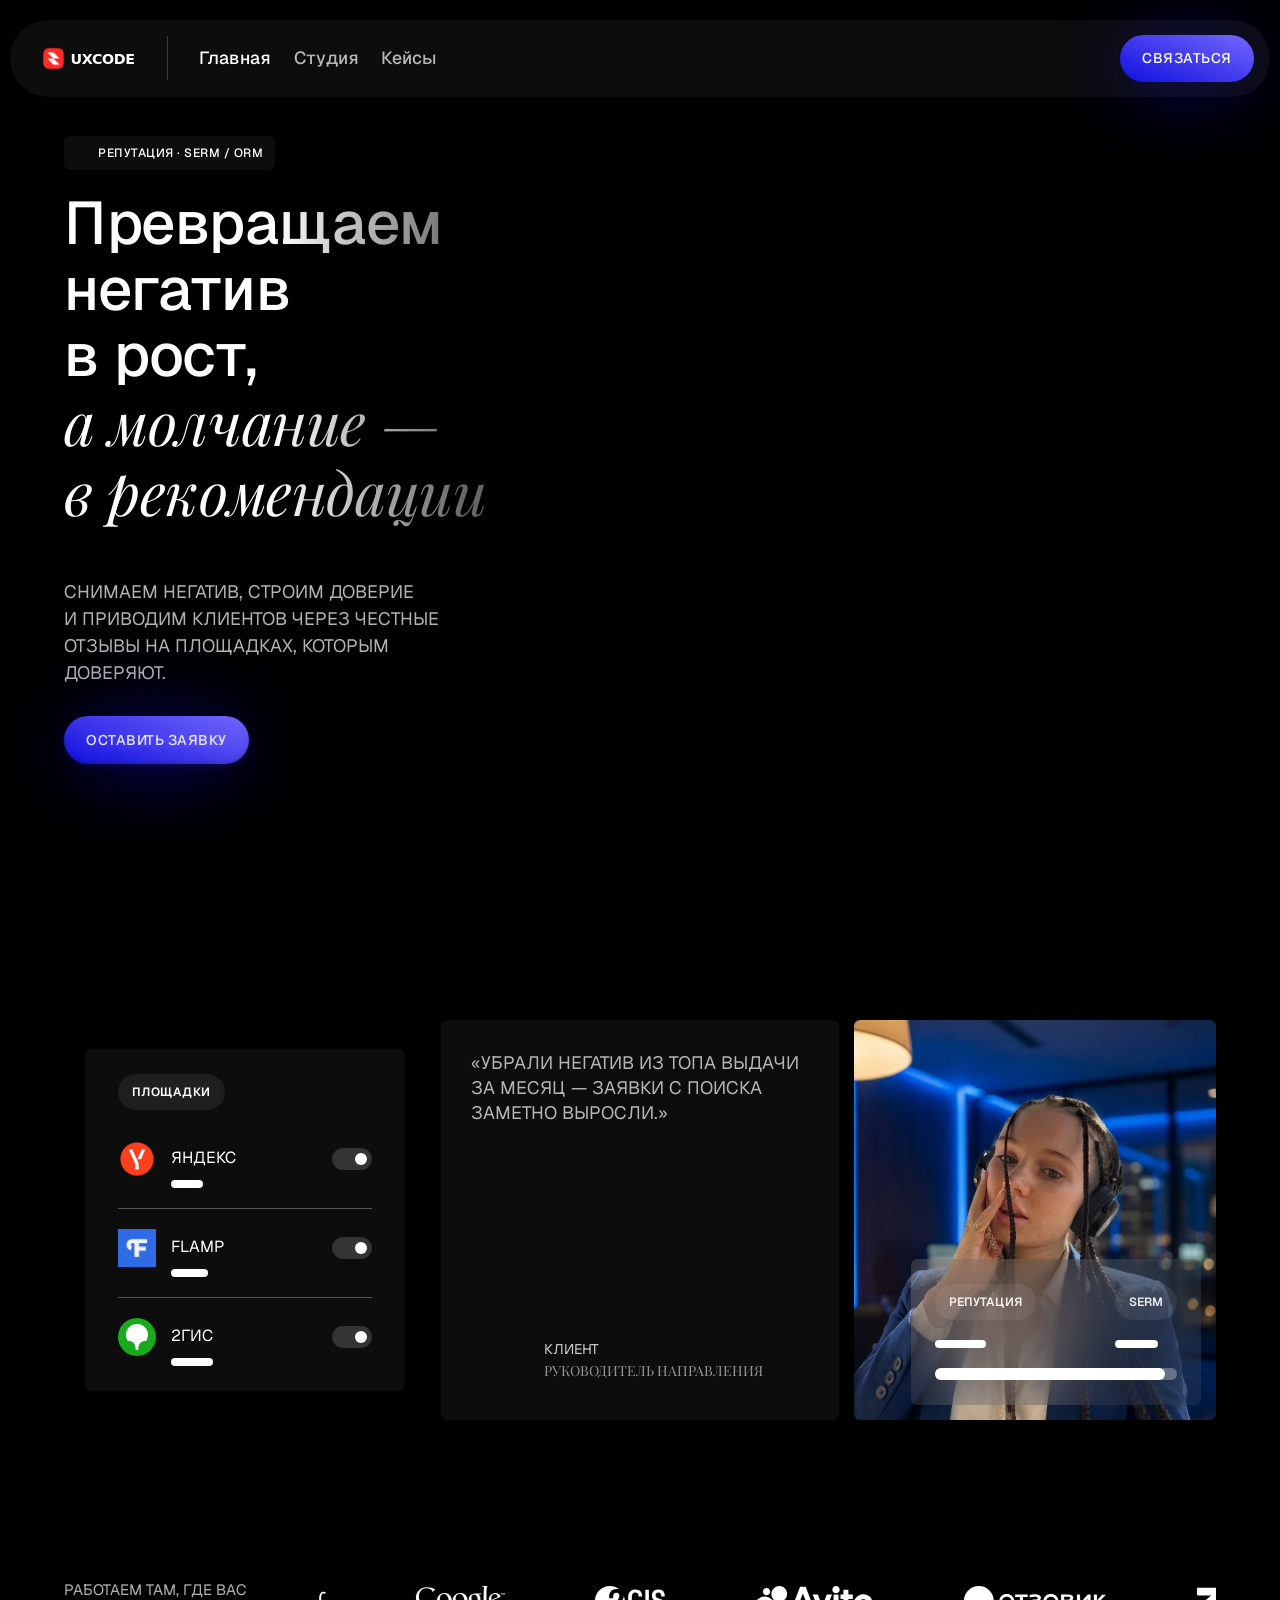
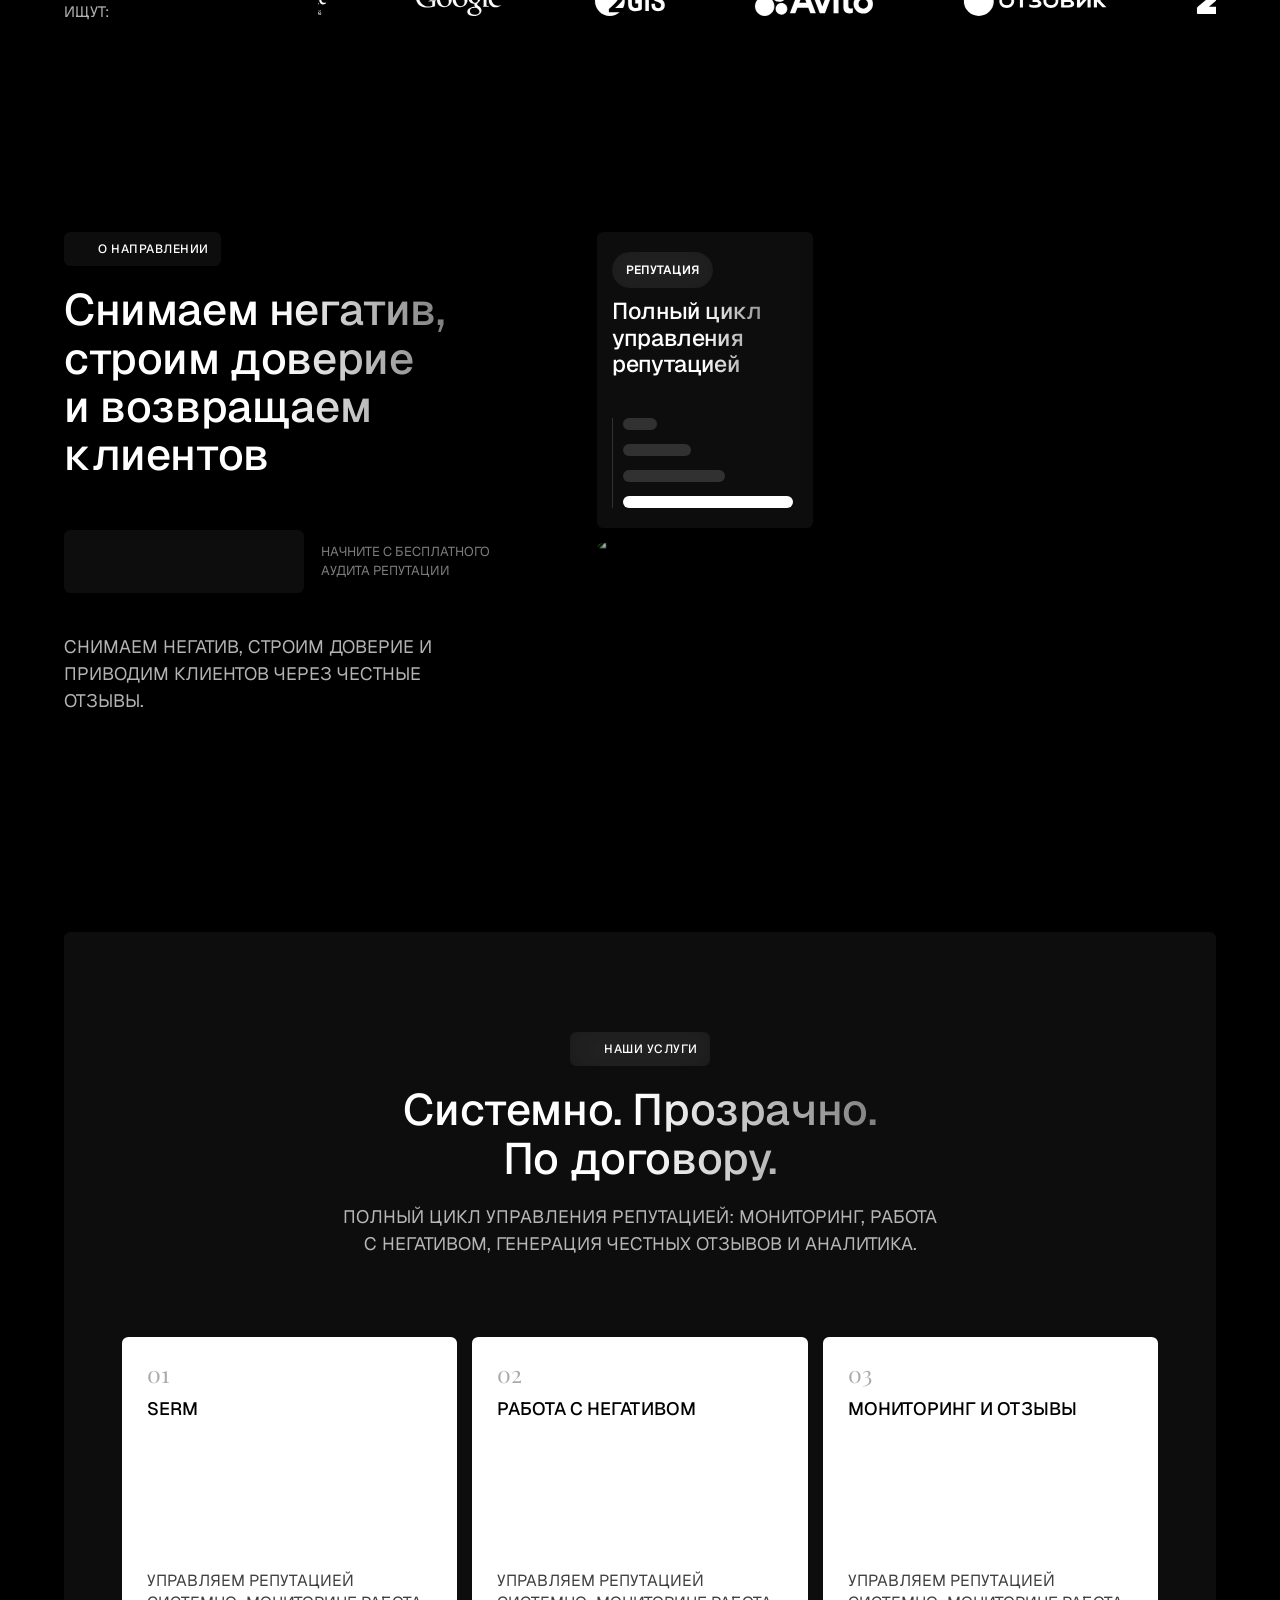
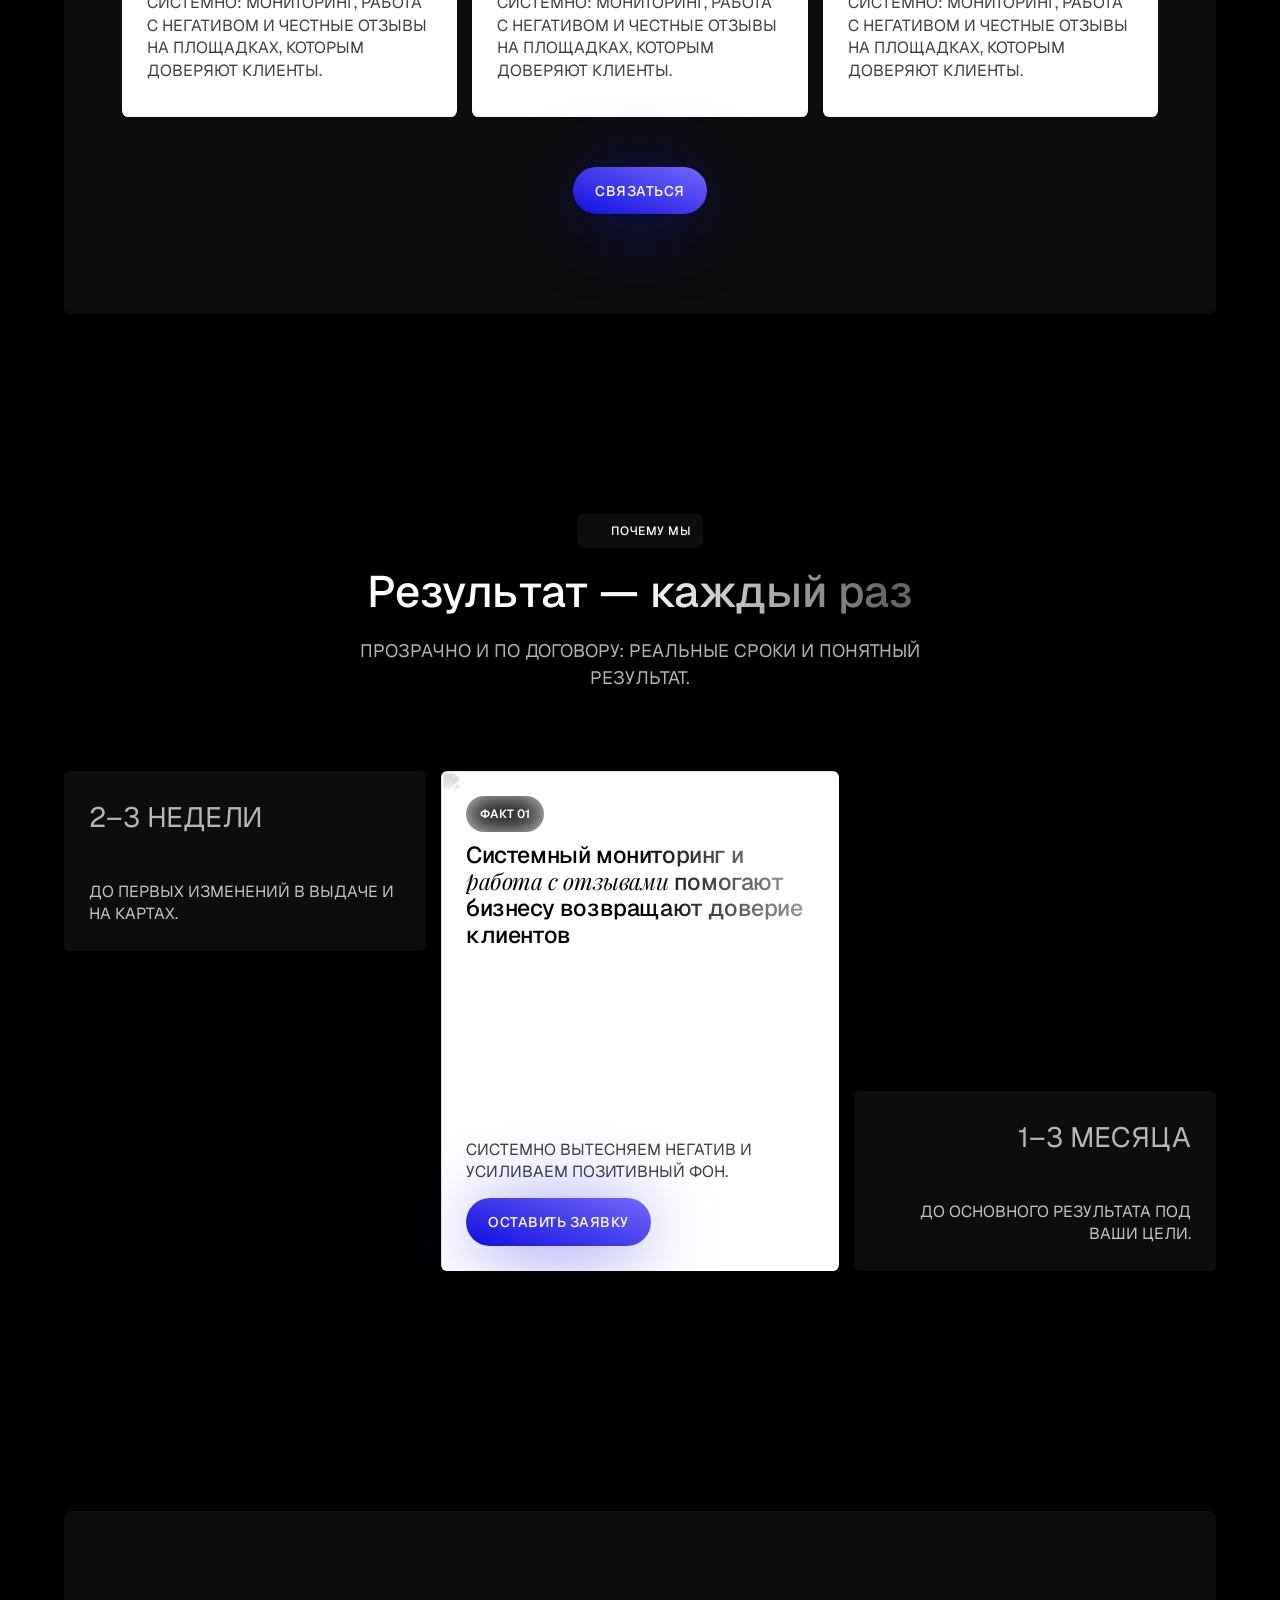
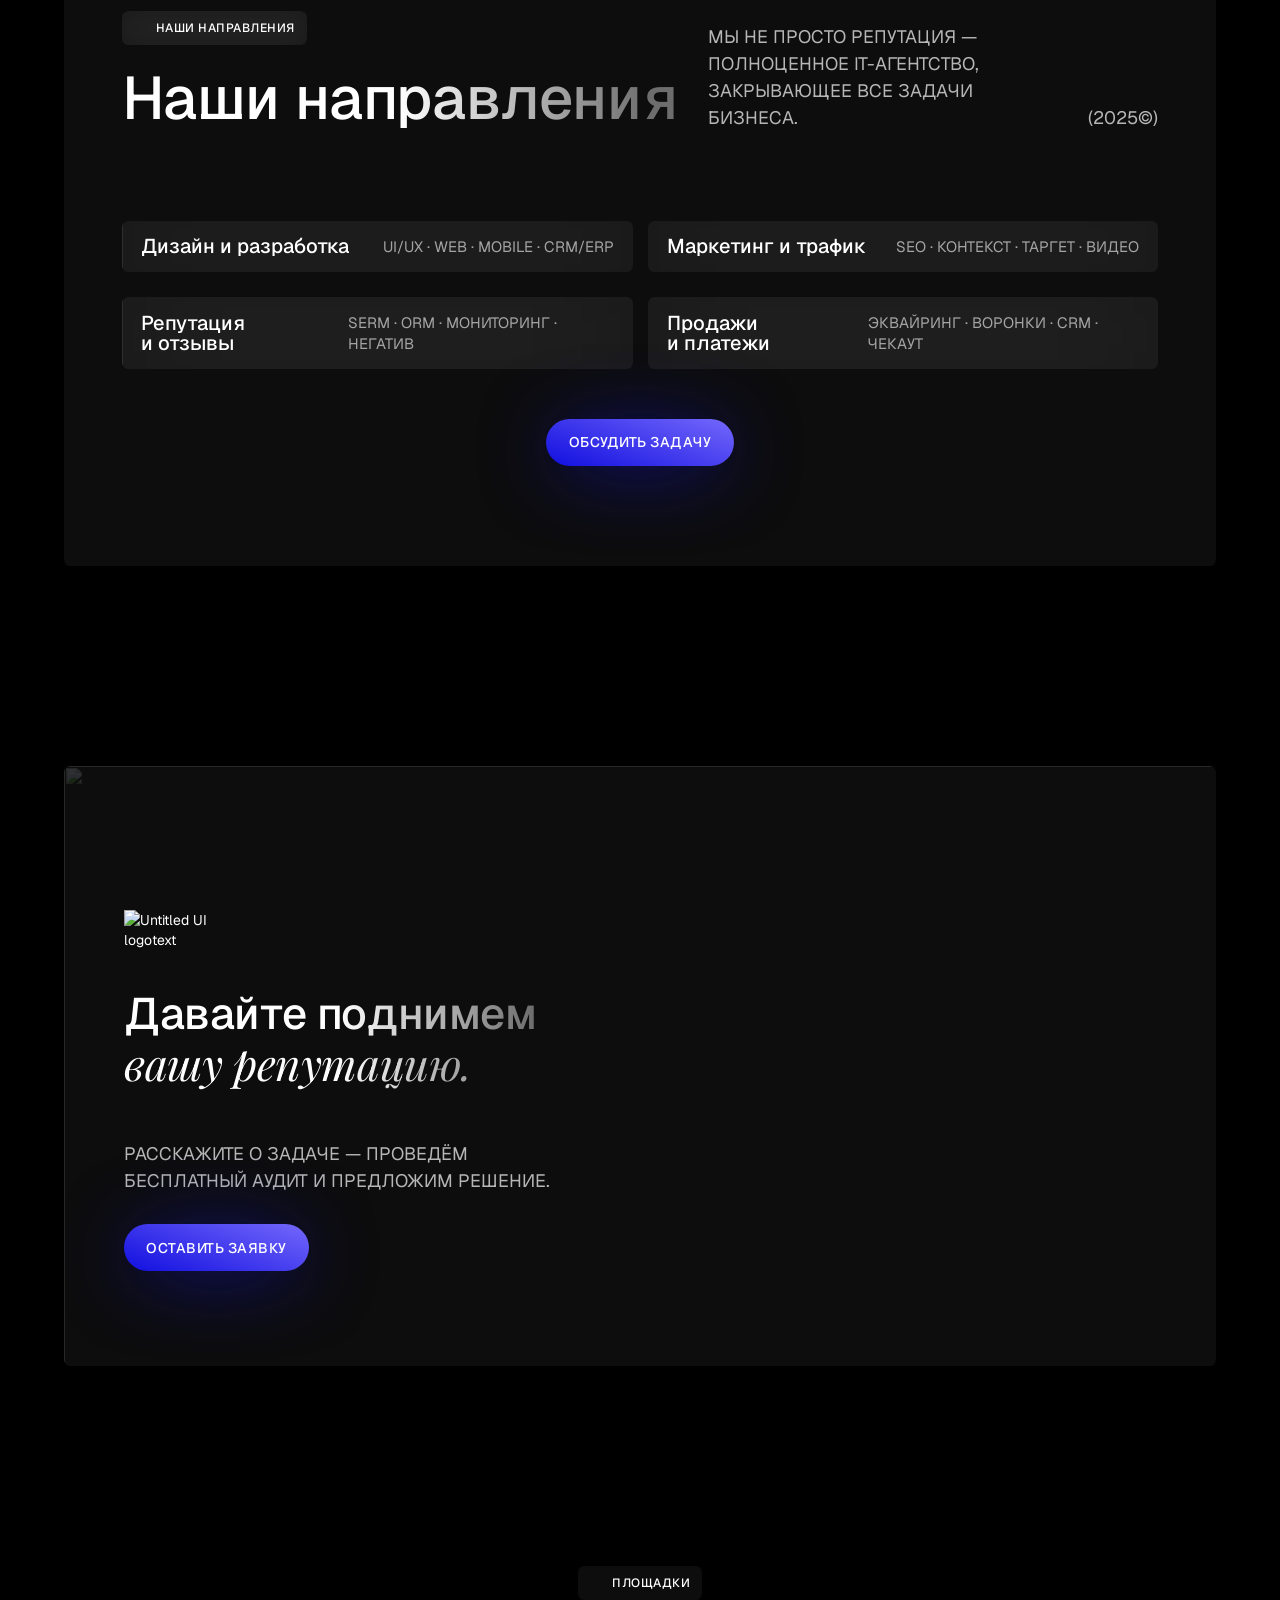
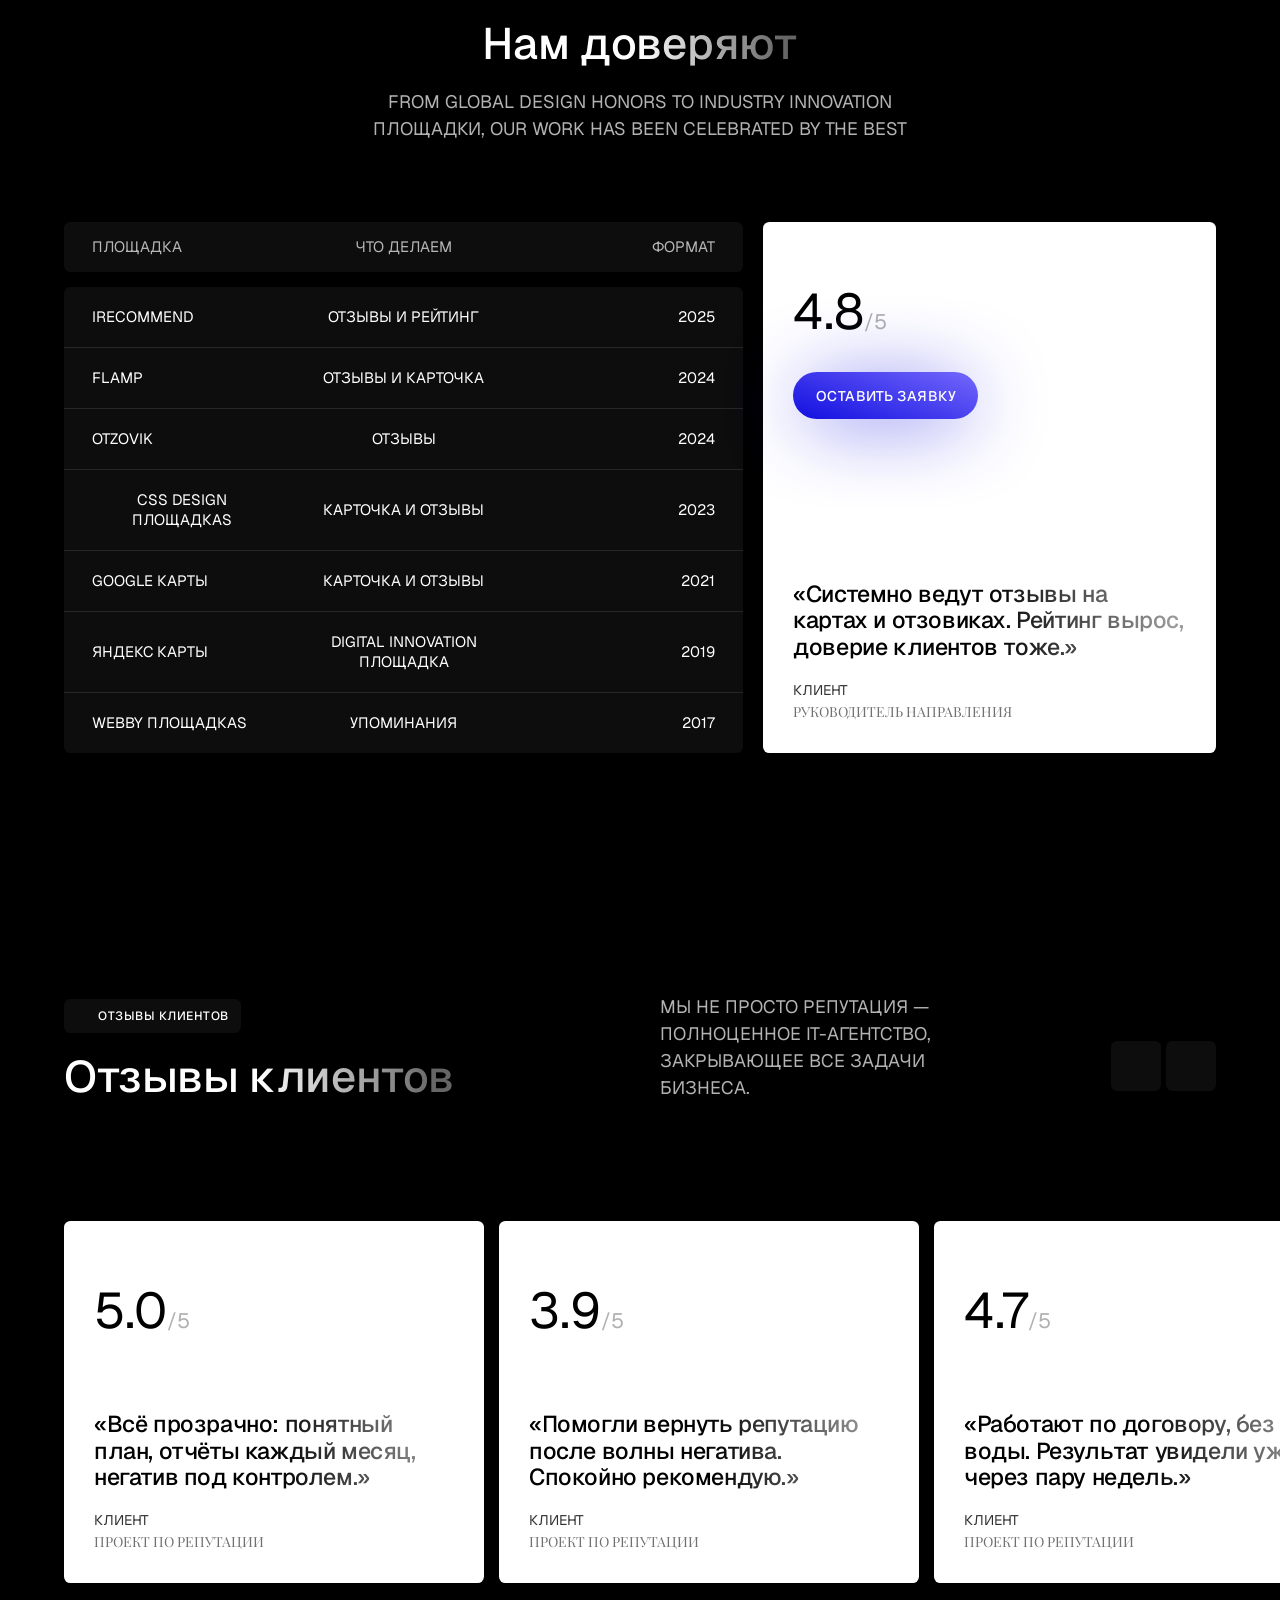
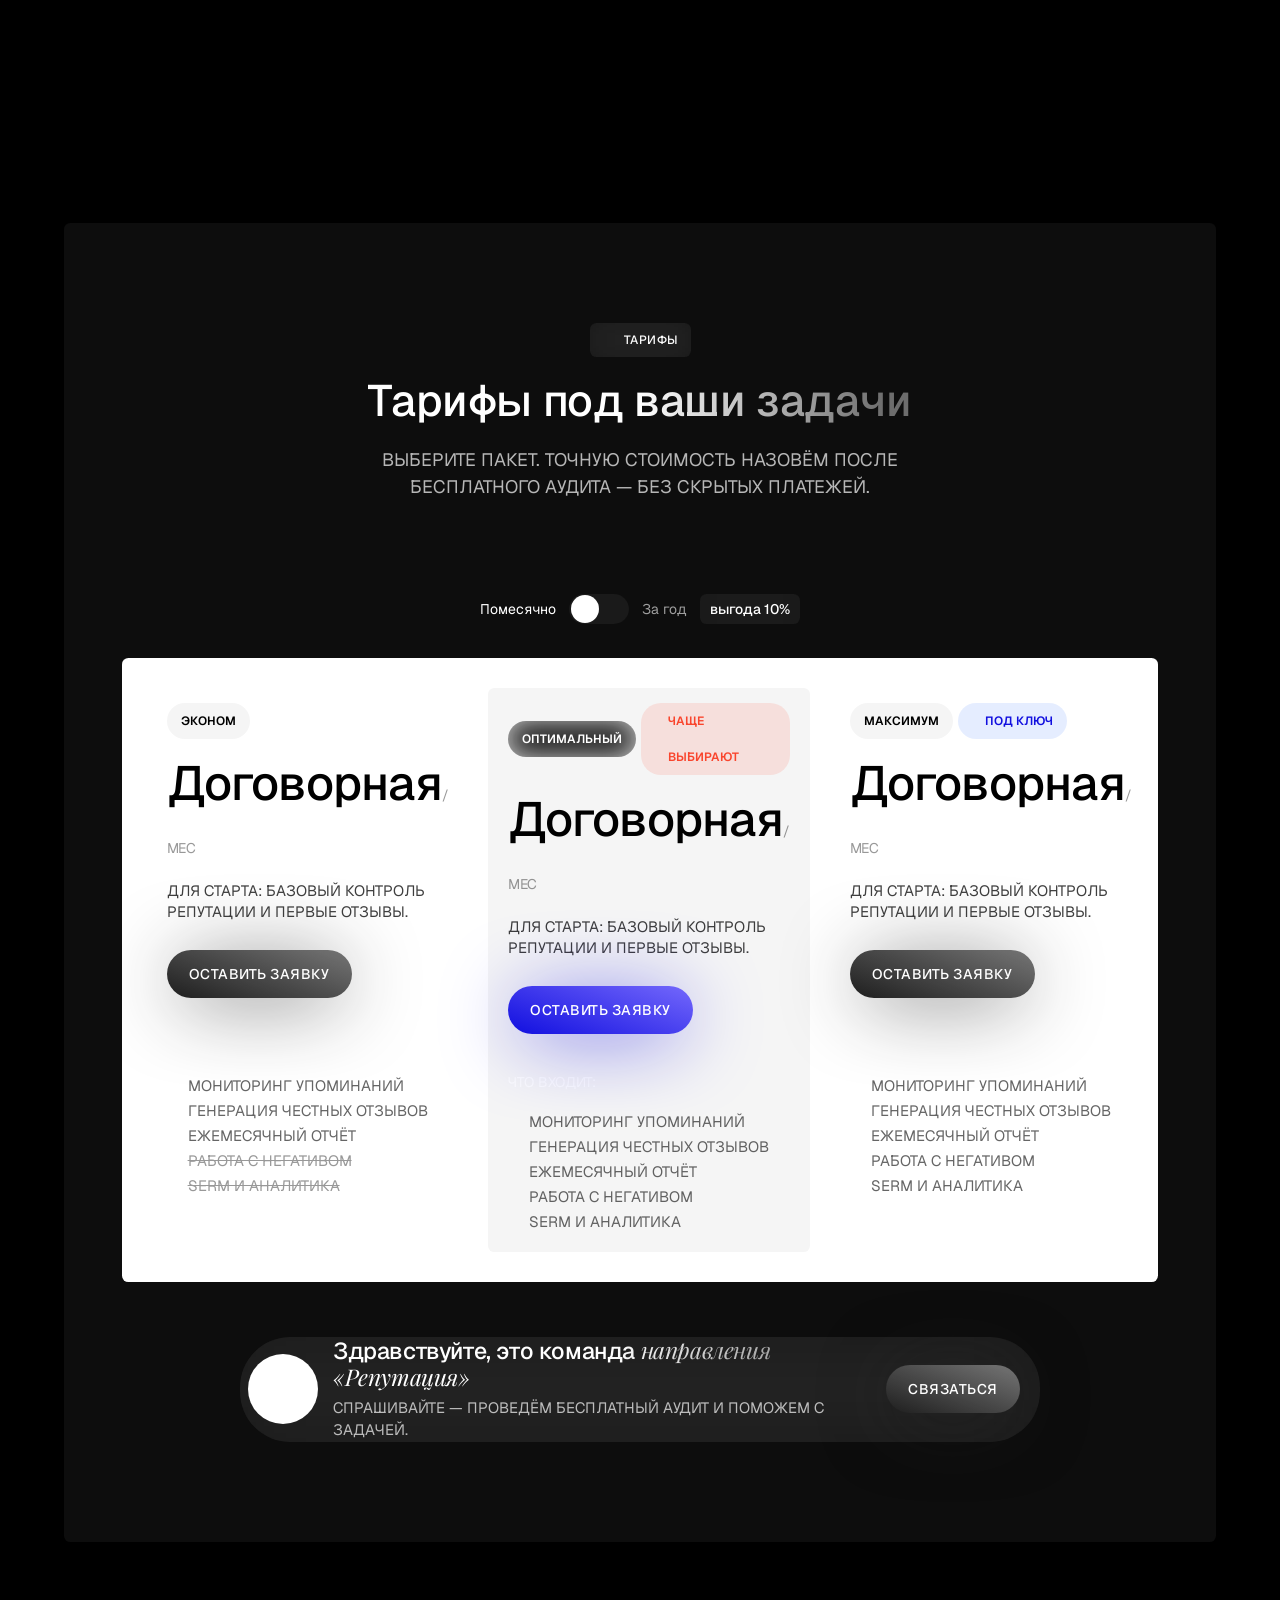
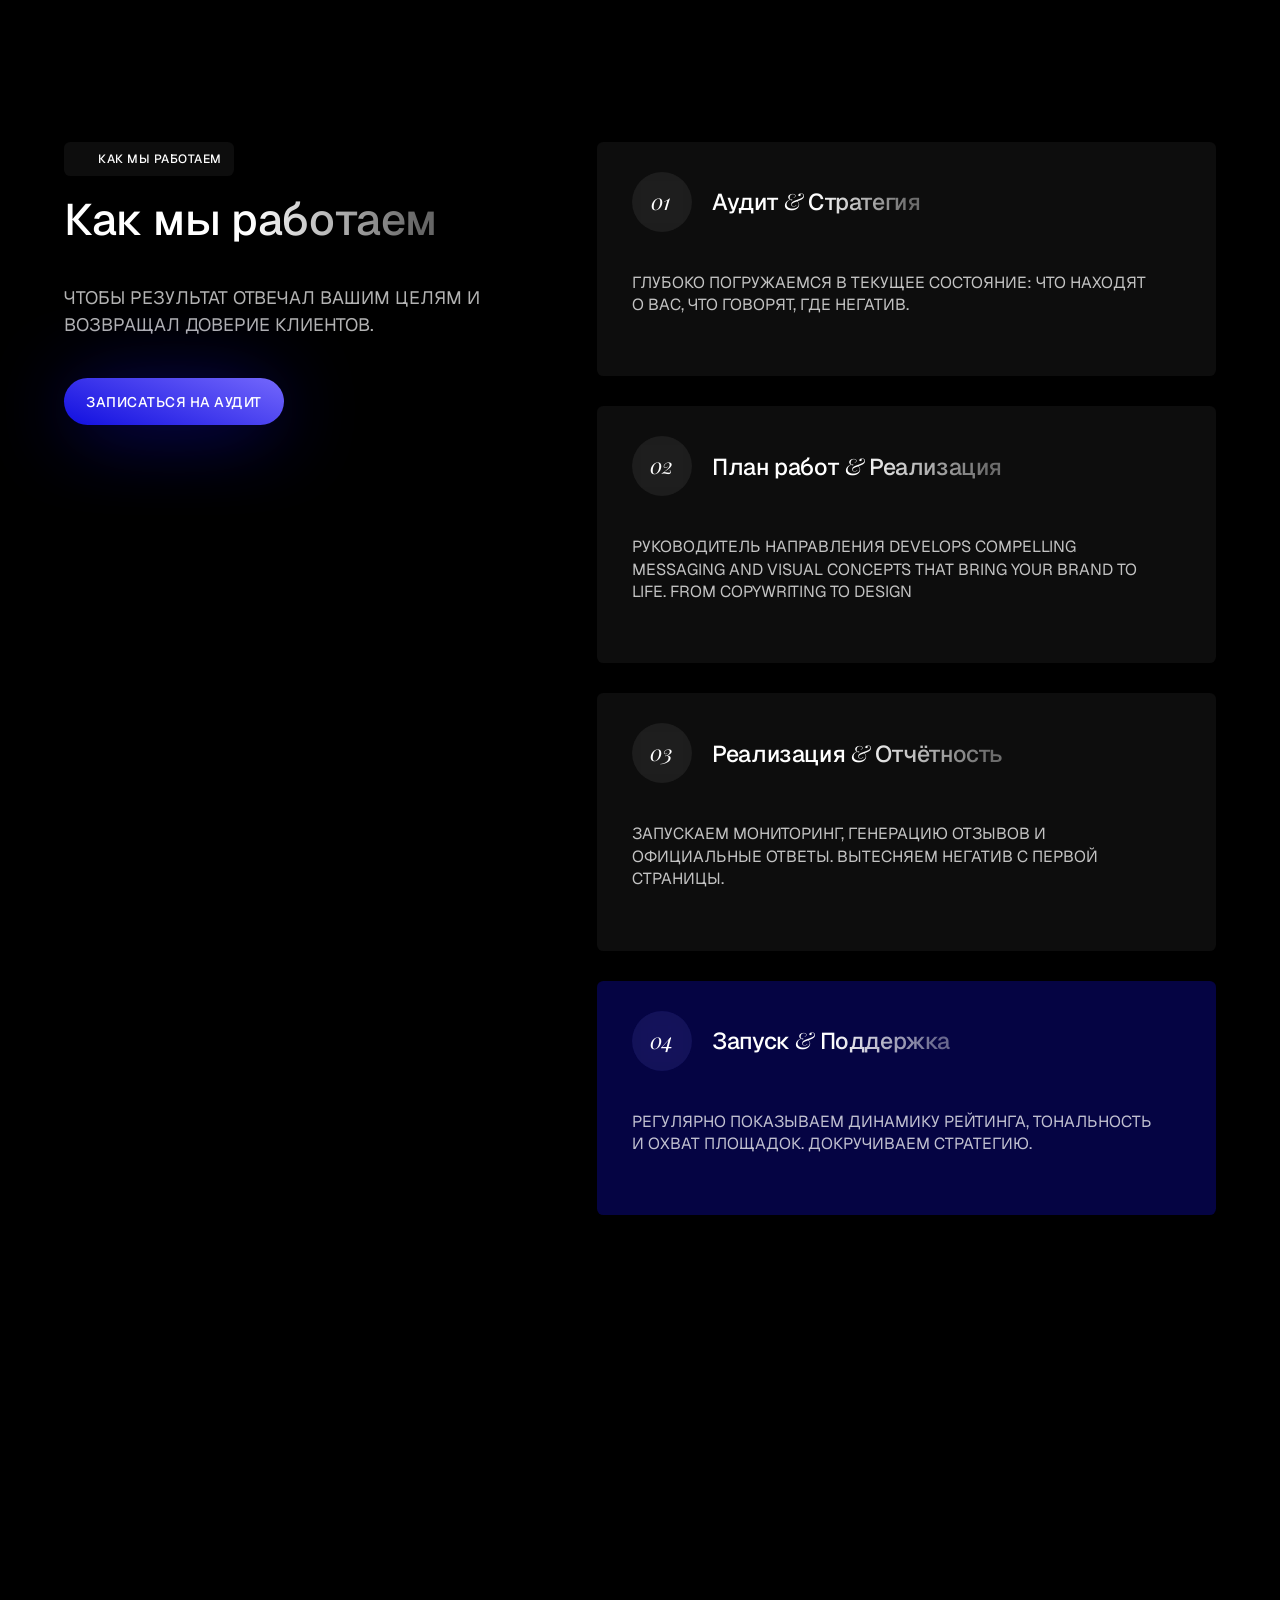
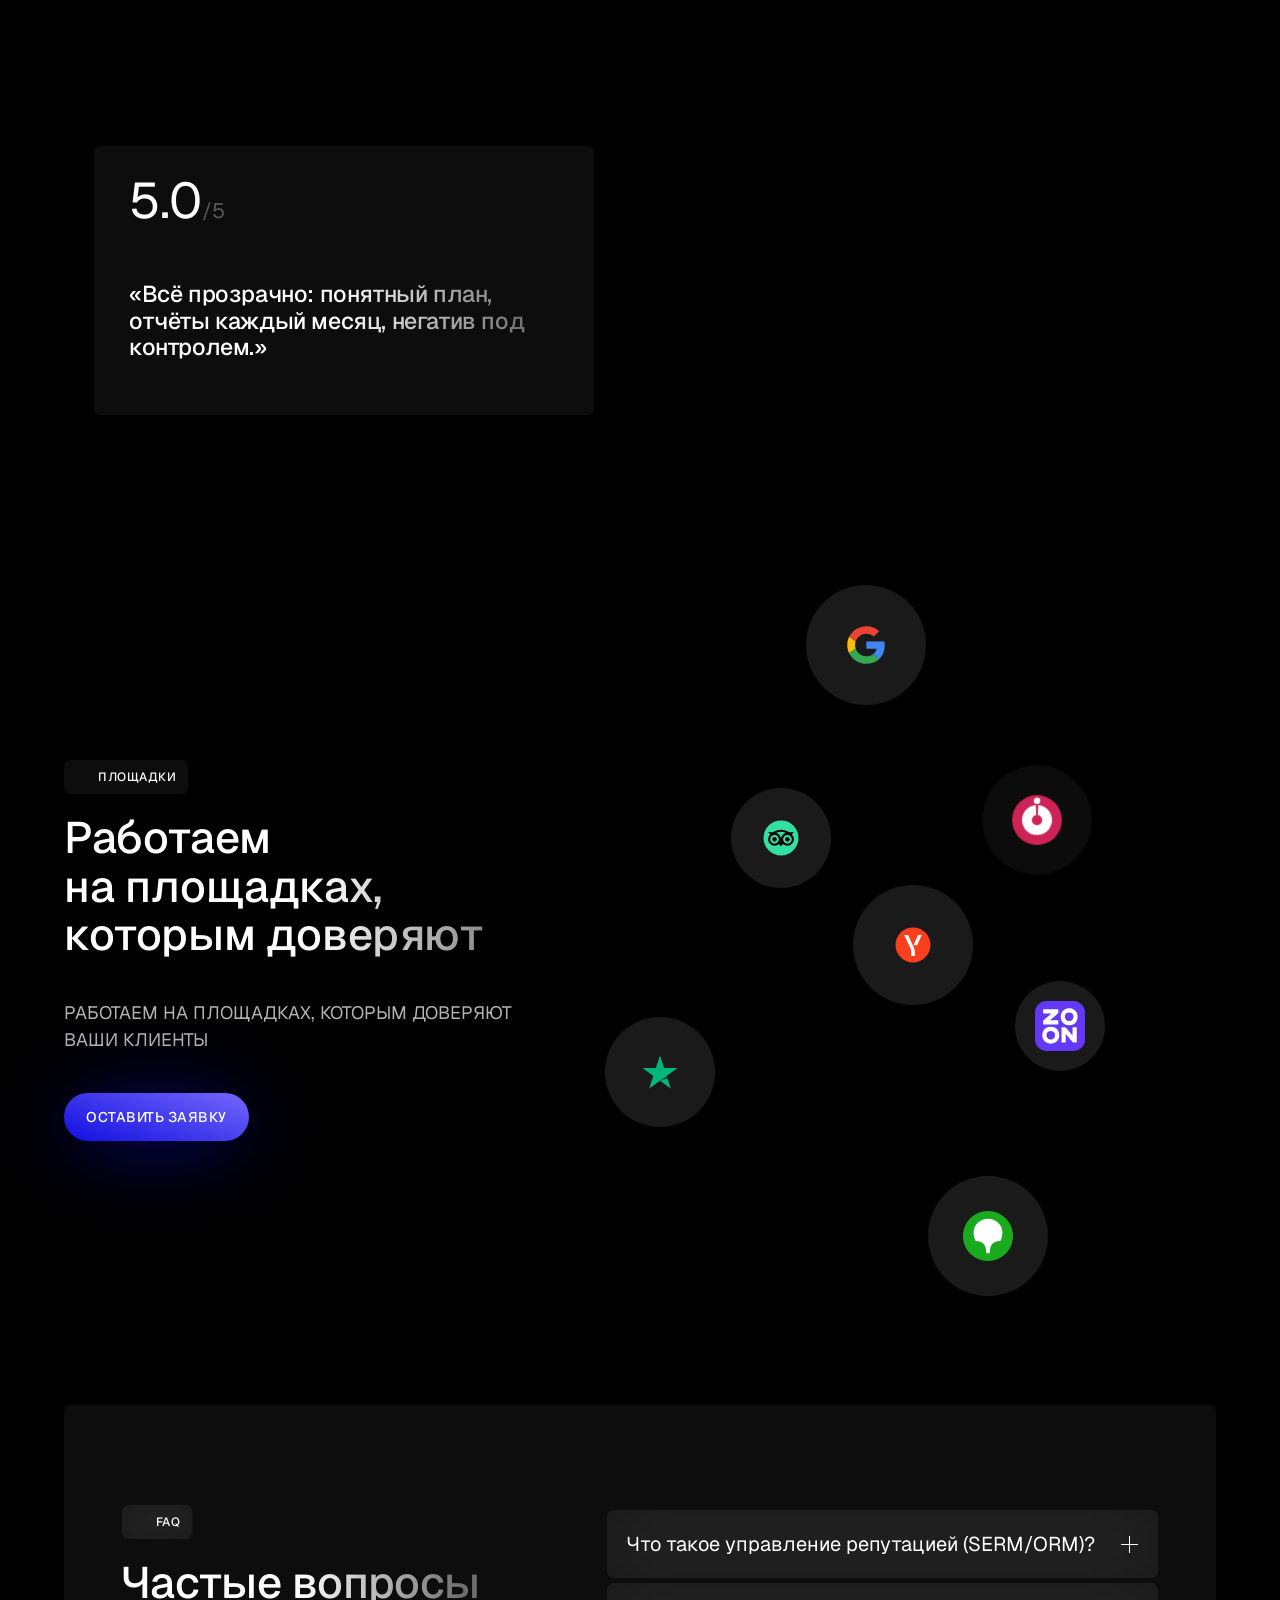
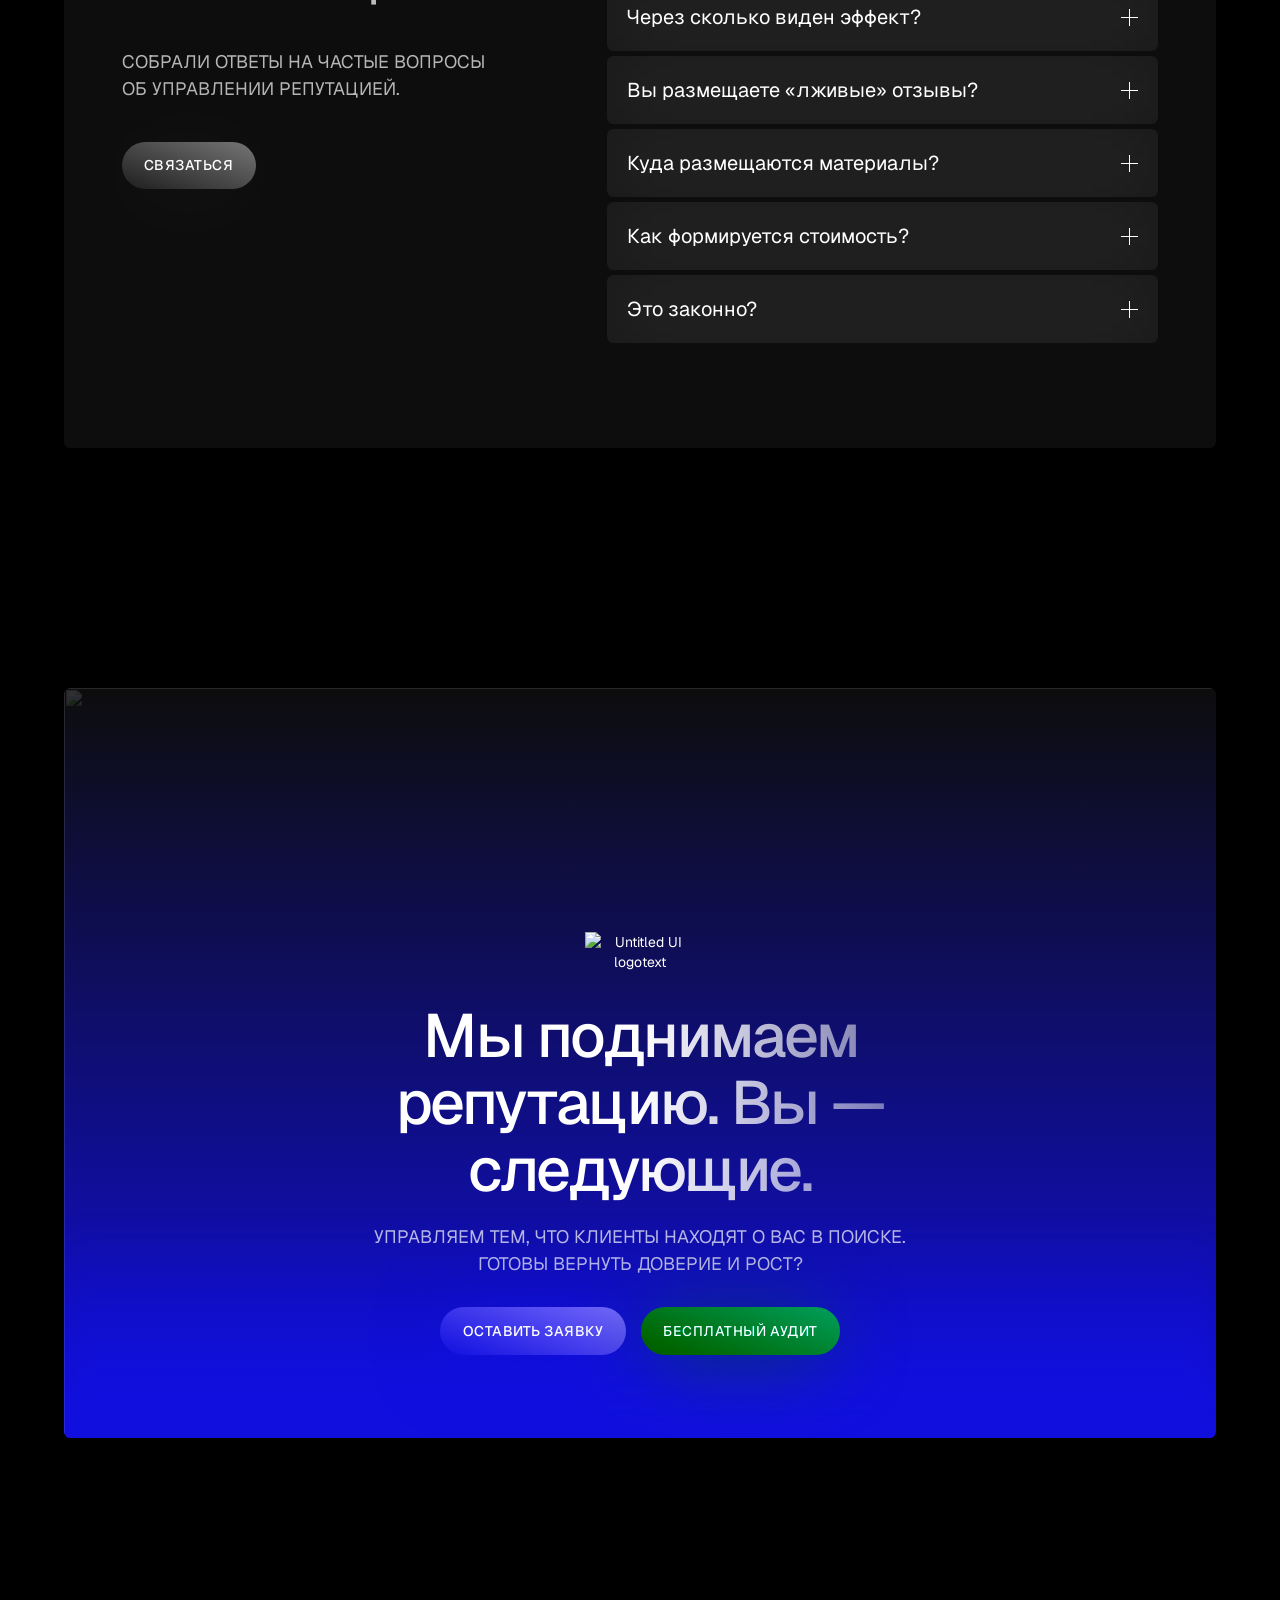
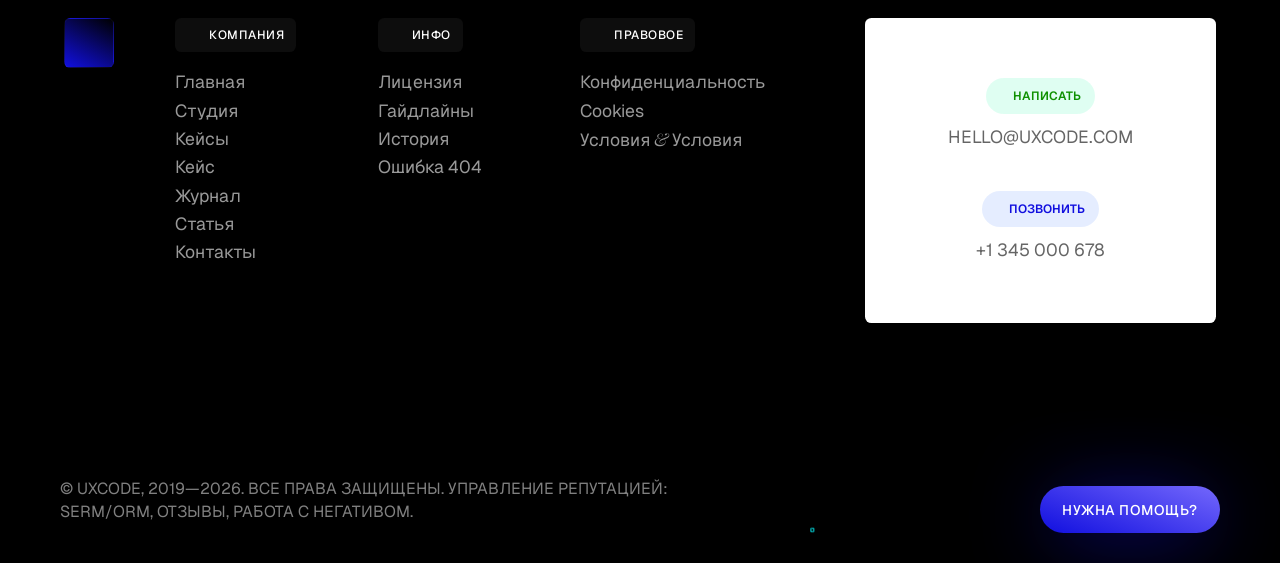
==== commit ea4bf214: "deploy: update reputation" ====
--- a/index.html
+++ b/index.html
@@ -31,17 +31,4 @@
         observer.observe(document, { childList: true, subtree: true });
     });
 </script>
-<style id="ux-killbadge">.w-webflow-badge,.badge-content,.text-badge-wrapper,.badge-wrapper,a[href*="brandjs"],a[href*="webflow.com?utm"]{display:none!important;visibility:hidden!important;opacity:0!important;pointer-events:none!important}</style></head><body><img alt="" class="pattern" loading="lazy" sizes="100vw" src="https://cdn.prod.website-files.com/6863db821d218d7a2559e546/68667cac36c5a127f16195fc_Vector%20(1).webp" srcset="https://cdn.prod.website-files.com/6863db821d218d7a2559e546/68667cac36c5a127f16195fc_Vector%20(1)-p-500.png 500w, https://cdn.prod.website-files.com/6863db821d218d7a2559e546/68667cac36c5a127f16195fc_Vector%20(1)-p-800.png 800w, https://cdn.prod.website-files.com/6863db821d218d7a2559e546/68667cac36c5a127f16195fc_Vector%20(1)-p-1080.png 1080w, https://cdn.prod.website-files.com/6863db821d218d7a2559e546/68667cac36c5a127f16195fc_Vector%20(1)-p-1600.webp 1600w, https://cdn.prod.website-files.com/6863db821d218d7a2559e546/68667cac36c5a127f16195fc_Vector%20(1)-p-2000.webp 2000w, https://cdn.prod.website-files.com/6863db821d218d7a2559e546/68667cac36c5a127f16195fc_Vector%20(1)-p-2600.webp 2600w, https://cdn.prod.website-files.com/6863db821d218d7a2559e546/68667cac36c5a127f16195fc_Vector%20(1)-p-3200.webp 3200w, https://cdn.prod.website-files.com/6863db821d218d7a2559e546/68667cac36c5a127f16195fc_Vector%20(1).webp 5288w" width="1508"/><img alt="" class="lighting" loading="lazy" sizes="100vw" src="https://cdn.prod.website-files.com/6863db821d218d7a2559e546/68667ac265230fa34d37b380_hero.webp" srcset="https://cdn.prod.website-files.com/6863db821d218d7a2559e546/68667ac265230fa34d37b380_hero-p-500.webp 500w, https://cdn.prod.website-files.com/6863db821d218d7a2559e546/68667ac265230fa34d37b380_hero-p-800.webp 800w, https://cdn.prod.website-files.com/6863db821d218d7a2559e546/68667ac265230fa34d37b380_hero-p-1080.webp 1080w, https://cdn.prod.website-files.com/6863db821d218d7a2559e546/68667ac265230fa34d37b380_hero-p-1600.webp 1600w, https://cdn.prod.website-files.com/6863db821d218d7a2559e546/68667ac265230fa34d37b380_hero-p-2000.webp 2000w, https://cdn.prod.website-files.com/6863db821d218d7a2559e546/68667ac265230fa34d37b380_hero-p-2600.webp 2600w, https://cdn.prod.website-files.com/6863db821d218d7a2559e546/68667ac265230fa34d37b380_hero-p-3200.webp 3200w, https://cdn.prod.website-files.com/6863db821d218d7a2559e546/68667ac265230fa34d37b380_hero.webp 4489w" width="1508"/><div class="overlay first all-page"></div><div class="navigation-wrapper"><div class="navbar-component w-nav" data-animation="default" data-collapse="medium" data-duration="400" data-easing="ease" data-easing2="ease" data-w-id="2ec87728-4b9f-a5bf-eacf-e9e9575fcd6a" role="banner"><div class="new-container"><a aria-current="page" class="logo-link-main w-nav-brand w--current" href="https://uxcode.studio/"><div><img alt="Untitled UI logotext" class="logotype" loading="lazy" src="assets/img/uxcode-logo.svg"/></div></a><nav class="navbar-menu w-nav-menu" role="navigation"><div class="menu-right"><div class="menu-left"><a aria-current="page" class="navbar-link w-nav-link w--current" href="https://uxcode.studio/">Главная</a><a class="navbar-link w-nav-link" href="https://uxcode.studio/about">Студия</a><a class="navbar-link w-nav-link" href="cases.html">Кейсы</a></div></div></nav><div class="button-flex-left"><a class="button first on-nav w-button" href="https://uxcode.studio/contact">Связаться</a><div class="menu-button-new w-nav-button"><div class="icon-component"><div class="line-top"></div><div class="line-midddle"><div class="line-middle-inner"></div></div><div class="line-bottom"></div></div></div></div></div></div></div><div class="page-wrapper"><section class="hero" data-w-id="bf9ab2e2-8ce1-d5ef-a4bb-64a206d27483"><div class="container"><div class="hero-column"><div class="max-w-width" id="w-node-d184197a-e3b2-3456-38da-d1241da2df3e-2559e538"><div class="top-text" data-w-id="cc4bc4b9-3fd8-9621-1de2-e0b7a0bf1285" style="opacity:0">Репутация · SERM / ORM</div><h1 class="display-1" data-w-id="6b4f9255-2b7e-e6bc-76d5-b0e49087b85c" style="opacity:0">Превращаем негатив в&nbsp;рост, <span class="other-font">а&nbsp;молчание — в&nbsp;рекомендации</span></h1><div class="margin-50"><p class="second-title" data-w-id="847a040c-c295-9635-9c82-572106cd7203" style="opacity:0">Снимаем негатив, строим доверие и&nbsp;приводим клиентов через честные отзывы на&nbsp;площадках, которым доверяют.</p></div><div class="margin-30" data-w-id="4c25a1b6-df10-f474-31b4-08ca1d59a136" style="opacity:0"><div class="button-flex"><a class="button first w-button" href="/contact">Оставить заявку</a></div></div></div><img alt="" class="shape" data-w-id="47669dca-6430-057e-8951-2db25ddb6509" loading="lazy" sizes="(max-width: 767px) 100vw, 750px" src="https://cdn.prod.website-files.com/6863db821d218d7a2559e546/68668aff90c6187b43f674fe_shape-3.webp" srcset="https://cdn.prod.website-files.com/6863db821d218d7a2559e546/68668aff90c6187b43f674fe_shape-3-p-500.webp 500w, https://cdn.prod.website-files.com/6863db821d218d7a2559e546/68668aff90c6187b43f674fe_shape-3-p-800.webp 800w, https://cdn.prod.website-files.com/6863db821d218d7a2559e546/68668aff90c6187b43f674fe_shape-3-p-1080.webp 1080w, https://cdn.prod.website-files.com/6863db821d218d7a2559e546/68668aff90c6187b43f674fe_shape-3-p-1600.webp 1600w, https://cdn.prod.website-files.com/6863db821d218d7a2559e546/68668aff90c6187b43f674fe_shape-3.webp 1853w" style="opacity:0" width="750"/></div></div><div class="logo-absolute"><div class="w-layout-grid logo-grid" data-w-id="b6c92d62-c40a-6e4b-ac8b-672462c0ea3c" style="opacity:0"></div></div><img alt="" class="plus-icon" loading="lazy" src="https://cdn.prod.website-files.com/6863db821d218d7a2559e546/6867a973492ead56dfadbe8a_icons8-plus-240.webp" width="120"/><img alt="" class="plus-icon second" loading="lazy" src="https://cdn.prod.website-files.com/6863db821d218d7a2559e546/6867a973492ead56dfadbe8a_icons8-plus-240.webp" width="120"/><img alt="" class="plus-icon fourht" loading="lazy" src="https://cdn.prod.website-files.com/6863db821d218d7a2559e546/6867a973492ead56dfadbe8a_icons8-plus-240.webp" width="120"/><img alt="" class="plus-icon third" loading="lazy" src="https://cdn.prod.website-files.com/6863db821d218d7a2559e546/6867a973492ead56dfadbe8a_icons8-plus-240.webp" width="120"/></section><div class="page-content"><div class="section"><img alt="" class="aboslute-shape" loading="lazy" sizes="(max-width: 479px) 100vw, 280px" src="https://cdn.prod.website-files.com/6863db821d218d7a2559e546/68668d5a8e442710f940458a_shape-4.webp" srcset="https://cdn.prod.website-files.com/6863db821d218d7a2559e546/68668d5a8e442710f940458a_shape-4-p-500.webp 500w, https://cdn.prod.website-files.com/6863db821d218d7a2559e546/68668d5a8e442710f940458a_shape-4-p-800.webp 800w, https://cdn.prod.website-files.com/6863db821d218d7a2559e546/68668d5a8e442710f940458a_shape-4.webp 969w" width="280"/><div class="container"></div><div class="container"><div class="_3-column-grid"><div class="center-card" id="w-node-_09372fdb-4fb0-0f02-cd5d-798efc3744aa-2559e538"><div class="bank-snipper" data-w-id="2c07f96f-5c88-437c-8ee5-d44418c992e1"><h2 class="main-top first">Площадки</h2><div class="bank-grid algin-right"><div class="logo-left" id="w-node-_2c07f96f-5c88-437c-8ee5-d44418c992e3-2559e538"><img alt="" class="bank-logo" id="w-node-_2c07f96f-5c88-437c-8ee5-d44418c992e4-2559e538" src="assets/img/platforms/yandex.svg" width="40"/><div class="rows gap-0-25"><h2 class="app-title" id="w-node-_2c07f96f-5c88-437c-8ee5-d44418c992e6-2559e538">Яндекс</h2><div class="placehorder-line _01" id="w-node-_2c07f96f-5c88-437c-8ee5-d44418c992e8-2559e538" style="width:0%"></div></div></div><div class="switcher" id="w-node-_2c07f96f-5c88-437c-8ee5-d44418c992e9-2559e538"><div class="toggle-circle toggle-first"></div></div></div><div class="bank-grid algin-right second"><div class="logo-left" id="w-node-_2c07f96f-5c88-437c-8ee5-d44418c992ec-2559e538"><img alt="" class="bank-logo" id="w-node-_2c07f96f-5c88-437c-8ee5-d44418c992ed-2559e538" src="assets/img/platforms/flamp.png" width="40"/><div class="rows gap-0-25"><h2 class="app-title" id="w-node-_2c07f96f-5c88-437c-8ee5-d44418c992ef-2559e538">Flamp</h2><div class="placehorder-line _02" id="w-node-_2c07f96f-5c88-437c-8ee5-d44418c992f1-2559e538" style="width:0%"></div></div></div><div class="switcher" id="w-node-_2c07f96f-5c88-437c-8ee5-d44418c992f2-2559e538"><div class="toggle-circle toggle-second"></div></div></div><div class="bank-grid algin-right second no-bottom"><div class="logo-left" id="w-node-_2c07f96f-5c88-437c-8ee5-d44418c992f5-2559e538"><img alt="" class="bank-logo" id="w-node-_2c07f96f-5c88-437c-8ee5-d44418c992f6-2559e538" src="assets/img/platforms/2gis.svg" width="40"/><div class="rows gap-0-25"><h2 class="app-title" id="w-node-_2c07f96f-5c88-437c-8ee5-d44418c992f8-2559e538">2ГИС</h2><div class="placehorder-line _03" id="w-node-_2c07f96f-5c88-437c-8ee5-d44418c992fa-2559e538" style="width:0%"></div></div></div><div class="switcher" id="w-node-_2c07f96f-5c88-437c-8ee5-d44418c992fb-2559e538"><div class="toggle-circle toggle-third"></div></div></div></div><div class="background-video w-background-video w-background-video-atom" data-autoplay="true" data-loop="true" data-poster-url="https://cdn.prod.website-files.com/6863db821d218d7a2559e546%2F6867b9548219f1488ac29d29_Futuristic%20Virtual%20Reality%20Experience-poster-00001.jpg" data-video-urls="https://cdn.prod.website-files.com/6863db821d218d7a2559e546%2F6867b9548219f1488ac29d29_Futuristic%20Virtual%20Reality%20Experience-transcode.mp4,https://cdn.prod.website-files.com/6863db821d218d7a2559e546%2F6867b9548219f1488ac29d29_Futuristic%20Virtual%20Reality%20Experience-transcode.webm" data-wf-ignore="true"><video autoplay="" data-object-fit="cover" data-wf-ignore="true" id="60f628c0-16f4-515f-7a3a-a74e886fa899-video" loop="" muted="" playsinline="" style='background-image:url("https://cdn.prod.website-files.com/6863db821d218d7a2559e546%2F6867b9548219f1488ac29d29_Futuristic%20Virtual%20Reality%20Experience-poster-00001.jpg")'><source data-wf-ignore="true" src="https://cdn.prod.website-files.com/6863db821d218d7a2559e546%2F6867b9548219f1488ac29d29_Futuristic%20Virtual%20Reality%20Experience-transcode.mp4"/><source data-wf-ignore="true" src="https://cdn.prod.website-files.com/6863db821d218d7a2559e546%2F6867b9548219f1488ac29d29_Futuristic%20Virtual%20Reality%20Experience-transcode.webm"/></video></div><div class="background-overlay"></div></div><div class="testimonials-card"><div><p class="second-title title-third">«Убрали негатив из топа выдачи за месяц — заявки с поиска заметно выросли.»</p></div><div><div class="author-flex left"><div class="author-photo third"></div><h2 class="second-title title-second">Клиент<br/>‍<span class="other-font lighter">Руководитель направления</span></h2></div></div></div><div><div class="image-wrap" data-w-id="e9b1d092-a463-fedd-0de8-e0cdf220eb8f"><img alt="" class="paralax-image" loading="lazy" sizes="(max-width: 767px) 100vw, 640px" src="https://cdn.prod.website-files.com/6863db821d218d7a2559e546/6867c76f304098496d9633fb_photo-2.webp" srcset="https://cdn.prod.website-files.com/6863db821d218d7a2559e546/6867c76f304098496d9633fb_photo-2-p-500.webp 500w, https://cdn.prod.website-files.com/6863db821d218d7a2559e546/6867c76f304098496d9633fb_photo-2-p-800.webp 800w, https://cdn.prod.website-files.com/6863db821d218d7a2559e546/6867c76f304098496d9633fb_photo-2-p-1080.webp 1080w, https://cdn.prod.website-files.com/6863db821d218d7a2559e546/6867c76f304098496d9633fb_photo-2.webp 1280w" width="640"/><div class="loan-snipper" data-w-id="bcd5ac6e-2d8d-9655-4c46-664a542b08fc"><div class="column-2" id="w-node-bcd5ac6e-2d8d-9655-4c46-664a542b08fd-2559e538"><div id="w-node-bcd5ac6e-2d8d-9655-4c46-664a542b08fe-2559e538"><h2 class="main-top">Репутация</h2><div class="rows gap-0-5"><div class="loan-placeorder placeorder-1" id="w-node-bcd5ac6e-2d8d-9655-4c46-664a542b0902-2559e538" style="width:0%"></div></div></div><div><h2 class="main-top">SERM</h2><div class="rows gap-0-5"><div class="loan-placeorder placeorder-2" id="w-node-bcd5ac6e-2d8d-9655-4c46-664a542b0907-2559e538" style="width:0%"></div></div></div></div><div class="margin-20"><div class="loan-wrapper" style="width:0%"><div class="loan-overlay" style="width:0%"></div></div></div></div></div></div></div><div class="margin-150"><div><div class="w-layout-grid logo-grid-first"><div class="text-center"><div><div class="flex-tag"><p class="second-title title-first">Работаем там, где вас ищут:</p></div></div></div><div id="w-node-edf8966f-7a06-deff-3673-8720dff910aa-2559e538"><div class="carousel-main"><div class="logo-carousel-wrap"><ul class="logo-carousel-main" role="list"><li class="logo-carousel-item"><a class="logo-link w-inline-block" href="#"><img alt="" src="assets/img/platforms/wm/yandex.svg" width="52"/></a></li><li class="logo-carousel-item"><a class="logo-link w-inline-block" href="#"><img alt="" src="assets/img/platforms/wm/google.svg" width="89"/></a></li><li class="logo-carousel-item"><a class="logo-link w-inline-block" href="#"><img alt="" src="assets/img/platforms/wm/2gis.svg" width="70"/></a></li><li class="logo-carousel-item"><a class="logo-link w-inline-block" href="#"><img alt="" src="assets/img/platforms/wm/avito.svg" width="118"/></a></li><li class="logo-carousel-item"><a class="logo-link w-inline-block" href="#"><img alt="" src="assets/img/platforms/wm/otzovik.svg" width="144"/></a></li><li class="logo-carousel-item"><a class="logo-link w-inline-block" href="#"><img alt="" src="assets/img/platforms/wm/zoon.svg" width="116"/></a></li><li class="logo-carousel-item"><a class="logo-link w-inline-block" href="#"><img alt="" src="assets/img/platforms/wm/tripadvisor.svg" width="142"/></a></li><li class="logo-carousel-item"><a class="logo-link w-inline-block" href="#"><img alt="" src="assets/img/platforms/wm/trustpilot.svg" width="122"/></a></li><li class="logo-carousel-item"><a class="logo-link w-inline-block" href="#"><img alt="" src="assets/img/platforms/wm/yandex.svg" width="52"/></a></li><li class="logo-carousel-item"><a class="logo-link w-inline-block" href="#"><img alt="" src="assets/img/platforms/wm/google.svg" width="89"/></a></li></ul></div></div></div></div></div></div><div class="margin-200"><div class="_2-column-grid"><div class="max-w-width"><div class="top-text">о направлении</div><h2 class="display-1 first">Снимаем негатив, строим доверие и&nbsp;возвращаем клиентов</h2><div class="margin-50 add-flex"><div class="flex-small"><div class="testi-photo"></div><div class="testi-photo first"></div><div class="testi-photo second"></div><div class="testi-photo third"></div></div><p class="second-title title-fourth">Начните с&nbsp;бесплатного аудита репутации</p></div><div class="margin-40"><p class="second-title">Снимаем негатив, строим доверие и приводим клиентов через честные отзывы.</p></div></div><div class="right-column"><div class="left-column"><div class="card-01"><div><h2 class="main-top">репутация</h2><p class="display-1 third">Полный цикл управления репутацией</p></div><div class="grow-stats" data-w-id="367b5348-5fa6-ee90-439c-708dd20b52c2"><div class="grow-bar grow-1" style="width:0%"></div><div class="grow-bar grow-2" style="width:0%"></div><div class="grow-bar grow-3" style="width:0%"></div><div class="grow-bar grow-4" style="width:0%"></div></div></div><div class="image-wrap first medium" data-w-id="9a6fb426-6d30-28a9-e6cf-4b8d91ab1d3b"><img alt="" class="paralax-image" loading="lazy" sizes="100vw" src="https://cdn.prod.website-files.com/6863db821d218d7a2559e546/6867cb4a21787e9dd3e05de0_Collaborative%20Discussion.webp" srcset="https://cdn.prod.website-files.com/6863db821d218d7a2559e546/6867cb4a21787e9dd3e05de0_Collaborative%20Discussion-p-500.webp 500w, https://cdn.prod.website-files.com/6863db821d218d7a2559e546/6867cb4a21787e9dd3e05de0_Collaborative%20Discussion-p-800.webp 800w, https://cdn.prod.website-files.com/6863db821d218d7a2559e546/6867cb4a21787e9dd3e05de0_Collaborative%20Discussion-p-1080.webp 1080w, https://cdn.prod.website-files.com/6863db821d218d7a2559e546/6867cb4a21787e9dd3e05de0_Collaborative%20Discussion-p-1600.webp 1600w, https://cdn.prod.website-files.com/6863db821d218d7a2559e546/6867cb4a21787e9dd3e05de0_Collaborative%20Discussion.webp 2400w" width="1200"/></div></div><div><div class="image-wrap first medium" data-w-id="934c09ca-7851-0d22-afad-8c228b2a6742"><img alt="" class="paralax-image" loading="lazy" sizes="100vw" src="https://cdn.prod.website-files.com/6863db821d218d7a2559e546/6867cc79db3dd62be604cd09_photo-4.webp" srcset="https://cdn.prod.website-files.com/6863db821d218d7a2559e546/6867cc79db3dd62be604cd09_photo-4-p-500.webp 500w, https://cdn.prod.website-files.com/6863db821d218d7a2559e546/6867cc79db3dd62be604cd09_photo-4-p-800.webp 800w, https://cdn.prod.website-files.com/6863db821d218d7a2559e546/6867cc79db3dd62be604cd09_photo-4-p-1080.webp 1080w, https://cdn.prod.website-files.com/6863db821d218d7a2559e546/6867cc79db3dd62be604cd09_photo-4-p-1600.webp 1600w, https://cdn.prod.website-files.com/6863db821d218d7a2559e546/6867cc79db3dd62be604cd09_photo-4-p-2000.webp 2000w, https://cdn.prod.website-files.com/6863db821d218d7a2559e546/6867cc79db3dd62be604cd09_photo-4.webp 2579w" width="1289.5"/></div></div></div></div></div><div class="margin-200"><div class="services-section"><div class="max-w-width first"><div class="top-text">наши услуги</div><h2 class="display-1 first">Системно. Прозрачно. По&nbsp;договору.</span></h2><div class="margin-20"><p class="second-title">Полный цикл управления репутацией: мониторинг, работа с негативом, генерация честных отзывов и аналитика.</p></div></div><img alt="" class="plus-icon fourht" loading="lazy" src="https://cdn.prod.website-files.com/6863db821d218d7a2559e546/6867a973492ead56dfadbe8a_icons8-plus-240.webp" width="120"/><img alt="" class="plus-icon" loading="lazy" src="https://cdn.prod.website-files.com/6863db821d218d7a2559e546/6867a973492ead56dfadbe8a_icons8-plus-240.webp" width="120"/><img alt="" class="plus-icon third" loading="lazy" src="https://cdn.prod.website-files.com/6863db821d218d7a2559e546/6867a973492ead56dfadbe8a_icons8-plus-240.webp" width="120"/><img alt="" class="plus-icon second" loading="lazy" src="https://cdn.prod.website-files.com/6863db821d218d7a2559e546/6867a973492ead56dfadbe8a_icons8-plus-240.webp" width="120"/><div class="margin-80 _40"><div class="features-wrapper"><div class="features-card"><img alt="" class="plus-icon second invert" loading="lazy" src="https://cdn.prod.website-files.com/6863db821d218d7a2559e546/6867a973492ead56dfadbe8a_icons8-plus-240.webp" width="120"/><img alt="" class="circle-shape circle-shape-1" loading="lazy" sizes="(max-width: 479px) 100vw, 450px" src="https://cdn.prod.website-files.com/6863db821d218d7a2559e546/6867dc59778af448430ef1ea_shape-01.webp" srcset="https://cdn.prod.website-files.com/6863db821d218d7a2559e546/6867dc59778af448430ef1ea_shape-01-p-500.png 500w, https://cdn.prod.website-files.com/6863db821d218d7a2559e546/6867dc59778af448430ef1ea_shape-01-p-800.png 800w, https://cdn.prod.website-files.com/6863db821d218d7a2559e546/6867dc59778af448430ef1ea_shape-01.webp 900w" width="450"/><div><h3 class="second-title title-fifth title-space">01</h3><h3 class="second-title title-fifth dark">SERM</h3></div><div><p>Управляем репутацией системно: мониторинг, работа с&nbsp;негативом и&nbsp;честные отзывы на&nbsp;площадках, которым доверяют клиенты.</p></div></div><div class="features-card"><img alt="" class="plus-icon second invert" loading="lazy" src="https://cdn.prod.website-files.com/6863db821d218d7a2559e546/6867a973492ead56dfadbe8a_icons8-plus-240.webp" width="120"/><img alt="" class="circle-shape circle-shape-2" loading="lazy" sizes="(max-width: 900px) 100vw, 900px" src="https://cdn.prod.website-files.com/6863db821d218d7a2559e546/6867dc59778af448430ef1ea_shape-01.webp" srcset="https://cdn.prod.website-files.com/6863db821d218d7a2559e546/6867dc59778af448430ef1ea_shape-01-p-500.png 500w, https://cdn.prod.website-files.com/6863db821d218d7a2559e546/6867dc59778af448430ef1ea_shape-01-p-800.png 800w, https://cdn.prod.website-files.com/6863db821d218d7a2559e546/6867dc59778af448430ef1ea_shape-01.webp 900w"/><div><h3 class="second-title title-fifth title-space">02</h3><h3 class="second-title title-fifth dark">Работа с&nbsp;негативом</h3></div><div><p>Управляем репутацией системно: мониторинг, работа с&nbsp;негативом и&nbsp;честные отзывы на&nbsp;площадках, которым доверяют клиенты.</p></div></div><div class="features-card"><img alt="" class="plus-icon second invert" loading="lazy" src="https://cdn.prod.website-files.com/6863db821d218d7a2559e546/6867a973492ead56dfadbe8a_icons8-plus-240.webp" width="120"/><img alt="" class="circle-shape circle-shape-3" loading="lazy" sizes="(max-width: 900px) 100vw, 900px" src="https://cdn.prod.website-files.com/6863db821d218d7a2559e546/6867dc59778af448430ef1ea_shape-01.webp" srcset="https://cdn.prod.website-files.com/6863db821d218d7a2559e546/6867dc59778af448430ef1ea_shape-01-p-500.png 500w, https://cdn.prod.website-files.com/6863db821d218d7a2559e546/6867dc59778af448430ef1ea_shape-01-p-800.png 800w, https://cdn.prod.website-files.com/6863db821d218d7a2559e546/6867dc59778af448430ef1ea_shape-01.webp 900w"/><div><h3 class="second-title title-fifth title-space">03</h3><h3 class="second-title title-fifth dark">Мониторинг и&nbsp;отзывы</h3></div><div><p>Управляем репутацией системно: мониторинг, работа с&nbsp;негативом и&nbsp;честные отзывы на&nbsp;площадках, которым доверяют клиенты.</p></div></div></div></div><div class="margin-50"><div class="button-flex flex-center"><a class="button first w-button" href="/contact">связаться</a></div></div></div></div><div class="margin-200"><div class="max-w-width first"><div class="top-text">почему мы</div><h2 class="display-1 first">Результат — каждый раз</span></h2><div class="margin-20"><p class="second-title">Прозрачно и по договору: реальные сроки и понятный результат.</p></div></div><div class="margin-80"><div class="_3-column-grid"><div class="card-02"><div class="card-grid first-grid"><div class="glas-card" id="w-node-_8c10053c-0b87-8fbb-9639-7da5775bb800-2559e538"><img alt="" class="plus-icon second" loading="lazy" src="https://cdn.prod.website-files.com/6863db821d218d7a2559e546/6867a973492ead56dfadbe8a_icons8-plus-240.webp" width="120"/><div><h3 class="second-title sixth">2–3 недели</h3></div><p>До первых изменений в выдаче и на картах.</p></div><div class="card-height"><div class="image-wrap first" data-w-id="768fa72a-d1e5-64a0-face-b04b41d9b8ad"><div class="paralax-image w-background-video w-background-video-atom" data-autoplay="true" data-loop="true" data-poster-url="https://cdn.prod.website-files.com/6863db821d218d7a2559e546%2F686be886377cb8e2bd6a2207_Professional%20Woman%20at%20Work-poster-00001.jpg" data-video-urls="https://cdn.prod.website-files.com/6863db821d218d7a2559e546%2F686be886377cb8e2bd6a2207_Professional%20Woman%20at%20Work-transcode.mp4,https://cdn.prod.website-files.com/6863db821d218d7a2559e546%2F686be886377cb8e2bd6a2207_Professional%20Woman%20at%20Work-transcode.webm" data-wf-ignore="true"><video autoplay="" data-object-fit="cover" data-wf-ignore="true" id="c09599f9-cbd6-f097-796e-11a77408b399-video" loop="" muted="" playsinline="" style='background-image:url("https://cdn.prod.website-files.com/6863db821d218d7a2559e546%2F686be886377cb8e2bd6a2207_Professional%20Woman%20at%20Work-poster-00001.jpg")'><source data-wf-ignore="true" src="https://cdn.prod.website-files.com/6863db821d218d7a2559e546%2F686be886377cb8e2bd6a2207_Professional%20Woman%20at%20Work-transcode.mp4"/><source data-wf-ignore="true" src="https://cdn.prod.website-files.com/6863db821d218d7a2559e546%2F686be886377cb8e2bd6a2207_Professional%20Woman%20at%20Work-transcode.webm"/></video></div><div class="overlay first less"></div></div></div></div></div><div class="card-02 first-card" id="w-node-_269b7bdc-d43f-edb1-cfb3-8e08950656a3-2559e538"><img alt="" class="pattern absolute" loading="lazy" sizes="100vw" src="https://cdn.prod.website-files.com/6863db821d218d7a2559e546/68667cac36c5a127f16195fc_Vector%20(1).webp" srcset="https://cdn.prod.website-files.com/6863db821d218d7a2559e546/68667cac36c5a127f16195fc_Vector%20(1)-p-500.png 500w, https://cdn.prod.website-files.com/6863db821d218d7a2559e546/68667cac36c5a127f16195fc_Vector%20(1)-p-800.png 800w, https://cdn.prod.website-files.com/6863db821d218d7a2559e546/68667cac36c5a127f16195fc_Vector%20(1)-p-1080.png 1080w, https://cdn.prod.website-files.com/6863db821d218d7a2559e546/68667cac36c5a127f16195fc_Vector%20(1)-p-1600.webp 1600w, https://cdn.prod.website-files.com/6863db821d218d7a2559e546/68667cac36c5a127f16195fc_Vector%20(1)-p-2000.webp 2000w, https://cdn.prod.website-files.com/6863db821d218d7a2559e546/68667cac36c5a127f16195fc_Vector%20(1)-p-2600.webp 2600w, https://cdn.prod.website-files.com/6863db821d218d7a2559e546/68667cac36c5a127f16195fc_Vector%20(1)-p-3200.webp 3200w, https://cdn.prod.website-files.com/6863db821d218d7a2559e546/68667cac36c5a127f16195fc_Vector%20(1).webp 5288w" width="1508"/><div><h2 class="main-top second">факт 01</h2><p class="display-1 third dark">Системный мониторинг и <span class="other-font">работа с отзывами</span> помогают бизнесу <span>возвращают доверие клиентов</span></p></div><img alt="" class="plus-icon second invert" loading="lazy" src="https://cdn.prod.website-files.com/6863db821d218d7a2559e546/6867a973492ead56dfadbe8a_icons8-plus-240.webp" width="120"/><div class="margin-20"><p>Системно вытесняем негатив и усиливаем позитивный фон.</p><div class="margin-15"><div class="button-flex"><a class="button first w-button" href="/contact">оставить заявку</a></div></div></div></div><div class="card-02"><div class="card-grid"><div><div class="image-wrap first" data-w-id="fbb57b33-1810-ab0f-19e0-3d6969503e53"><img alt="" class="paralax-image" loading="lazy" sizes="(max-width: 767px) 100vw, 600px" src="https://cdn.prod.website-files.com/6863db821d218d7a2559e546/686be800263dce9600cfb8ae_Man%20Smiling%20Indoors%20(4).webp" srcset="https://cdn.prod.website-files.com/6863db821d218d7a2559e546/686be800263dce9600cfb8ae_Man%20Smiling%20Indoors%20(4)-p-500.webp 500w, https://cdn.prod.website-files.com/6863db821d218d7a2559e546/686be800263dce9600cfb8ae_Man%20Smiling%20Indoors%20(4)-p-800.webp 800w, https://cdn.prod.website-files.com/6863db821d218d7a2559e546/686be800263dce9600cfb8ae_Man%20Smiling%20Indoors%20(4).webp 1200w" width="600"/></div></div><div class="glas-card right" id="w-node-_71953969-c339-5813-a3c1-d37f13b22bf1-2559e538"><img alt="" class="plus-icon" loading="lazy" src="https://cdn.prod.website-files.com/6863db821d218d7a2559e546/6867a973492ead56dfadbe8a_icons8-plus-240.webp" width="120"/><div><h3 class="second-title sixth">1–3 месяца</h3></div><p>До основного результата под ваши цели.</p></div></div></div></div></div></div></div></div><section class="section" data-w-id="78042fa9-d5a5-b1ea-67c4-a6a69b65a109"><div class="container"><div class="services-section"><div class="max-w-width second"><div><div class="top-text">наши направления</div><h2 class="display-1">Наши направления</h2></div><p class="second-title make-white first"><span>Мы не просто репутация — полноценное IT-агентство, закрывающее все задачи бизнеса.</span></p><p class="second-title"><span>(2025©)</span></p></div><img alt="" class="plus-icon fourht" loading="lazy" src="https://cdn.prod.website-files.com/6863db821d218d7a2559e546/6867a973492ead56dfadbe8a_icons8-plus-240.webp" width="120"/><img alt="" class="plus-icon" loading="lazy" src="https://cdn.prod.website-files.com/6863db821d218d7a2559e546/6867a973492ead56dfadbe8a_icons8-plus-240.webp" width="120"/><img alt="" class="plus-icon third" loading="lazy" src="https://cdn.prod.website-files.com/6863db821d218d7a2559e546/6867a973492ead56dfadbe8a_icons8-plus-240.webp" width="120"/><img alt="" class="plus-icon second" loading="lazy" src="https://cdn.prod.website-files.com/6863db821d218d7a2559e546/6867a973492ead56dfadbe8a_icons8-plus-240.webp" width="120"/><div class="margin-80 _40"><div class="w-dyn-list"><div class="project-grid w-dyn-items" role="list"><div class="w-dyn-item" role="listitem"><a class="work-wrapper-first w-inline-block" data-w-id="d267d0fd-6840-1cfa-0df8-27fdfda94a13" href="#napravleniya"><div class="circle-center"><div class="project-circle-text"><img alt="" class="logo-image" loading="lazy" src="https://cdn.prod.website-files.com/6863db821d218d7a2559e554/686bb0cc7ff4c73071ba7bfd_logo-6.webp"/></div><img alt="" class="work-photo-first" loading="eager" sizes="100vw" src="https://cdn.prod.website-files.com/6863db821d218d7a2559e554/686bb5b46e1899a1d8afbd6d_Futuristic%20Robot%20Design.webp" srcset="https://cdn.prod.website-files.com/6863db821d218d7a2559e554/686bb5b46e1899a1d8afbd6d_Futuristic%20Robot%20Design-p-500.webp 500w, https://cdn.prod.website-files.com/6863db821d218d7a2559e554/686bb5b46e1899a1d8afbd6d_Futuristic%20Robot%20Design-p-800.webp 800w, https://cdn.prod.website-files.com/6863db821d218d7a2559e554/686bb5b46e1899a1d8afbd6d_Futuristic%20Robot%20Design-p-1080.webp 1080w, https://cdn.prod.website-files.com/6863db821d218d7a2559e554/686bb5b46e1899a1d8afbd6d_Futuristic%20Robot%20Design-p-1600.webp 1600w, https://cdn.prod.website-files.com/6863db821d218d7a2559e554/686bb5b46e1899a1d8afbd6d_Futuristic%20Robot%20Design-p-2000.webp 2000w, https://cdn.prod.website-files.com/6863db821d218d7a2559e554/686bb5b46e1899a1d8afbd6d_Futuristic%20Robot%20Design.webp 2400w"/><div class="overlay first half"></div></div><div class="margin-10"><div class="vertical-flex"><div class="line-overlay"><div class="line-title"></div></div><div class="title-line-wrapper"><h3 class="work-title-first">Дизайн и&nbsp;разработка</h3></div><div><p class="category-title">UI/UX · Web · Mobile · CRM/ERP</p></div></div></div></a></div><div class="w-dyn-item" role="listitem"><a class="work-wrapper-first w-inline-block" data-w-id="d267d0fd-6840-1cfa-0df8-27fdfda94a13" href="#napravleniya"><div class="circle-center"><div class="project-circle-text"><img alt="" class="logo-image" loading="lazy" src="https://cdn.prod.website-files.com/6863db821d218d7a2559e554/686bb0cc7ff4c73071ba7bfd_logo-6.webp"/></div><img alt="" class="work-photo-first" loading="eager" sizes="100vw" src="https://cdn.prod.website-files.com/6863db821d218d7a2559e554/686bb5b46e1899a1d8afbd6d_Futuristic%20Robot%20Design.webp" srcset="https://cdn.prod.website-files.com/6863db821d218d7a2559e554/686bb5b46e1899a1d8afbd6d_Futuristic%20Robot%20Design-p-500.webp 500w, https://cdn.prod.website-files.com/6863db821d218d7a2559e554/686bb5b46e1899a1d8afbd6d_Futuristic%20Robot%20Design-p-800.webp 800w, https://cdn.prod.website-files.com/6863db821d218d7a2559e554/686bb5b46e1899a1d8afbd6d_Futuristic%20Robot%20Design-p-1080.webp 1080w, https://cdn.prod.website-files.com/6863db821d218d7a2559e554/686bb5b46e1899a1d8afbd6d_Futuristic%20Robot%20Design-p-1600.webp 1600w, https://cdn.prod.website-files.com/6863db821d218d7a2559e554/686bb5b46e1899a1d8afbd6d_Futuristic%20Robot%20Design-p-2000.webp 2000w, https://cdn.prod.website-files.com/6863db821d218d7a2559e554/686bb5b46e1899a1d8afbd6d_Futuristic%20Robot%20Design.webp 2400w"/><div class="overlay first half"></div></div><div class="margin-10"><div class="vertical-flex"><div class="line-overlay"><div class="line-title"></div></div><div class="title-line-wrapper"><h3 class="work-title-first">Маркетинг и&nbsp;трафик</h3></div><div><p class="category-title">SEO · Контекст · Таргет · Видео</p></div></div></div></a></div><div class="w-dyn-item" role="listitem"><a class="work-wrapper-first w-inline-block" data-w-id="d267d0fd-6840-1cfa-0df8-27fdfda94a13" href="#napravleniya"><div class="circle-center"><div class="project-circle-text"><img alt="" class="logo-image" loading="lazy" src="https://cdn.prod.website-files.com/6863db821d218d7a2559e554/686bb0cc7ff4c73071ba7bfd_logo-6.webp"/></div><img alt="" class="work-photo-first" loading="eager" sizes="100vw" src="https://cdn.prod.website-files.com/6863db821d218d7a2559e554/686bb5b46e1899a1d8afbd6d_Futuristic%20Robot%20Design.webp" srcset="https://cdn.prod.website-files.com/6863db821d218d7a2559e554/686bb5b46e1899a1d8afbd6d_Futuristic%20Robot%20Design-p-500.webp 500w, https://cdn.prod.website-files.com/6863db821d218d7a2559e554/686bb5b46e1899a1d8afbd6d_Futuristic%20Robot%20Design-p-800.webp 800w, https://cdn.prod.website-files.com/6863db821d218d7a2559e554/686bb5b46e1899a1d8afbd6d_Futuristic%20Robot%20Design-p-1080.webp 1080w, https://cdn.prod.website-files.com/6863db821d218d7a2559e554/686bb5b46e1899a1d8afbd6d_Futuristic%20Robot%20Design-p-1600.webp 1600w, https://cdn.prod.website-files.com/6863db821d218d7a2559e554/686bb5b46e1899a1d8afbd6d_Futuristic%20Robot%20Design-p-2000.webp 2000w, https://cdn.prod.website-files.com/6863db821d218d7a2559e554/686bb5b46e1899a1d8afbd6d_Futuristic%20Robot%20Design.webp 2400w"/><div class="overlay first half"></div></div><div class="margin-10"><div class="vertical-flex"><div class="line-overlay"><div class="line-title"></div></div><div class="title-line-wrapper"><h3 class="work-title-first">Репутация и&nbsp;отзывы</h3></div><div><p class="category-title">SERM · ORM · Мониторинг · Негатив</p></div></div></div></a></div><div class="w-dyn-item" role="listitem"><a class="work-wrapper-first w-inline-block" data-w-id="d267d0fd-6840-1cfa-0df8-27fdfda94a13" href="#napravleniya"><div class="circle-center"><div class="project-circle-text"><img alt="" class="logo-image" loading="lazy" src="https://cdn.prod.website-files.com/6863db821d218d7a2559e554/686bb0cc7ff4c73071ba7bfd_logo-6.webp"/></div><img alt="" class="work-photo-first" loading="eager" sizes="100vw" src="https://cdn.prod.website-files.com/6863db821d218d7a2559e554/686bb5b46e1899a1d8afbd6d_Futuristic%20Robot%20Design.webp" srcset="https://cdn.prod.website-files.com/6863db821d218d7a2559e554/686bb5b46e1899a1d8afbd6d_Futuristic%20Robot%20Design-p-500.webp 500w, https://cdn.prod.website-files.com/6863db821d218d7a2559e554/686bb5b46e1899a1d8afbd6d_Futuristic%20Robot%20Design-p-800.webp 800w, https://cdn.prod.website-files.com/6863db821d218d7a2559e554/686bb5b46e1899a1d8afbd6d_Futuristic%20Robot%20Design-p-1080.webp 1080w, https://cdn.prod.website-files.com/6863db821d218d7a2559e554/686bb5b46e1899a1d8afbd6d_Futuristic%20Robot%20Design-p-1600.webp 1600w, https://cdn.prod.website-files.com/6863db821d218d7a2559e554/686bb5b46e1899a1d8afbd6d_Futuristic%20Robot%20Design-p-2000.webp 2000w, https://cdn.prod.website-files.com/6863db821d218d7a2559e554/686bb5b46e1899a1d8afbd6d_Futuristic%20Robot%20Design.webp 2400w"/><div class="overlay first half"></div></div><div class="margin-10"><div class="vertical-flex"><div class="line-overlay"><div class="line-title"></div></div><div class="title-line-wrapper"><h3 class="work-title-first">Продажи и&nbsp;платежи</h3></div><div><p class="category-title">Эквайринг · Воронки · CRM · Чекаут</p></div></div></div></a></div></div></div></div><div class="margin-50"><div class="button-flex flex-center"><a class="button first w-button" href="/work">обсудить задачу</a></div></div></div><div class="cta"><img alt="" class="pattern absolute invert" loading="lazy" sizes="100vw" src="https://cdn.prod.website-files.com/6863db821d218d7a2559e546/68667cac36c5a127f16195fc_Vector%20(1).webp" srcset="https://cdn.prod.website-files.com/6863db821d218d7a2559e546/68667cac36c5a127f16195fc_Vector%20(1)-p-500.png 500w, https://cdn.prod.website-files.com/6863db821d218d7a2559e546/68667cac36c5a127f16195fc_Vector%20(1)-p-800.png 800w, https://cdn.prod.website-files.com/6863db821d218d7a2559e546/68667cac36c5a127f16195fc_Vector%20(1)-p-1080.png 1080w, https://cdn.prod.website-files.com/6863db821d218d7a2559e546/68667cac36c5a127f16195fc_Vector%20(1)-p-1600.webp 1600w, https://cdn.prod.website-files.com/6863db821d218d7a2559e546/68667cac36c5a127f16195fc_Vector%20(1)-p-2000.webp 2000w, https://cdn.prod.website-files.com/6863db821d218d7a2559e546/68667cac36c5a127f16195fc_Vector%20(1)-p-2600.webp 2600w, https://cdn.prod.website-files.com/6863db821d218d7a2559e546/68667cac36c5a127f16195fc_Vector%20(1)-p-3200.webp 3200w, https://cdn.prod.website-files.com/6863db821d218d7a2559e546/68667cac36c5a127f16195fc_Vector%20(1).webp 5288w" width="1508"/><img alt="" class="plus-icon second" loading="lazy" src="https://cdn.prod.website-files.com/6863db821d218d7a2559e546/6867a973492ead56dfadbe8a_icons8-plus-240.webp" width="120"/><img alt="" class="plus-icon third" loading="lazy" src="https://cdn.prod.website-files.com/6863db821d218d7a2559e546/6867a973492ead56dfadbe8a_icons8-plus-240.webp" width="120"/><div><div class="max-w-width first-tablet"><img alt="Untitled UI logotext" class="logotype for-footer" loading="lazy" src="https://cdn.prod.website-files.com/6863db821d218d7a2559e546/68667f89a3a4dbf3dbfc48cf_logo.webp"/><h2 class="display-1 first">Давайте поднимем <span class="other-font">вашу репутацию.</span></h2><div class="margin-50 _20"><p class="second-title">Расскажите о задаче — проведём бесплатный аудит и предложим решение.</p></div><div class="margin-30"><div class="button-flex"><a class="button first w-button" href="/contact">Оставить заявку</a></div></div></div></div><img alt="" class="mascot" loading="lazy" sizes="(max-width: 991px) 100vw, 950px" src="https://cdn.prod.website-files.com/6863db821d218d7a2559e546/686bd46d3727ea88cc274a7f_VR-Headset.webp" srcset="https://cdn.prod.website-files.com/6863db821d218d7a2559e546/686bd46d3727ea88cc274a7f_VR-Headset-p-500.webp 500w, https://cdn.prod.website-files.com/6863db821d218d7a2559e546/686bd46d3727ea88cc274a7f_VR-Headset-p-800.webp 800w, https://cdn.prod.website-files.com/6863db821d218d7a2559e546/686bd46d3727ea88cc274a7f_VR-Headset-p-1080.webp 1080w, https://cdn.prod.website-files.com/6863db821d218d7a2559e546/686bd46d3727ea88cc274a7f_VR-Headset-p-1600.webp 1600w, https://cdn.prod.website-files.com/6863db821d218d7a2559e546/686bd46d3727ea88cc274a7f_VR-Headset.webp 1900w" width="950"/></div><div class="margin-200"><div class="max-w-width first"><div class="top-text">площадки</div><h2 class="display-1 first">Нам доверяют</span></h2><div class="margin-20"><p class="second-title">From global design honors to industry innovation площадки, our work has been celebrated by the best</p></div></div><div class="margin-80"><div class="_2-column-grid first"><div class="right-column first"><div class="left-column first"><div class="card-01 first" id="w-node-_72731983-1802-60cc-c394-4813bc9afe9d-2559e538"><div class="award-wrapper-top top"><div class="button-text" id="w-node-ca7043da-2507-282a-55a8-42a0a3ec3519-2559e538">Площадка</div><div class="button-text" id="w-node-ca7043da-2507-282a-55a8-42a0a3ec351b-2559e538">Что делаем</div><div class="button-text" id="w-node-ca7043da-2507-282a-55a8-42a0a3ec351d-2559e538">Формат</div><div class="button-overlay-2"></div></div></div><div class="card-01 first" id="w-node-_5ec501bd-8e95-5c5e-b212-a514c177ba9b-2559e538"><div class="award-wrapper _01" data-w-id="10af82c5-c760-cc78-85c2-a5130e51eab3"><div class="button-text" id="w-node-_10af82c5-c760-cc78-85c2-a5130e51eab4-2559e538">IRecommend</div><div class="button-text" id="w-node-_10af82c5-c760-cc78-85c2-a5130e51eab6-2559e538">Отзывы и рейтинг</div><div class="button-text" id="w-node-_10af82c5-c760-cc78-85c2-a5130e51eab8-2559e538">2025</div><div class="button-overlay" style="display:block;-webkit-transform:translate3d(0, 103%, 0) scale3d(1, 1, 1) rotateX(0) rotateY(0) rotateZ(0) skew(0, 0);-moz-transform:translate3d(0, 103%, 0) scale3d(1, 1, 1) rotateX(0) rotateY(0) rotateZ(0) skew(0, 0);-ms-transform:translate3d(0, 103%, 0) scale3d(1, 1, 1) rotateX(0) rotateY(0) rotateZ(0) skew(0, 0);transform:translate3d(0, 103%, 0) scale3d(1, 1, 1) rotateX(0) rotateY(0) rotateZ(0) skew(0, 0)"></div></div><div class="award-wrapper" data-w-id="80a537f3-5703-c08e-c4d4-5647c529d92f"><div class="button-text" id="w-node-_80a537f3-5703-c08e-c4d4-5647c529d930-2559e538">Flamp</div><div class="button-text" id="w-node-_80a537f3-5703-c08e-c4d4-5647c529d932-2559e538">Отзывы и карточка</div><div class="button-text" id="w-node-_80a537f3-5703-c08e-c4d4-5647c529d934-2559e538">2024</div><div class="button-overlay" style="display:block;-webkit-transform:translate3d(0, 103%, 0) scale3d(1, 1, 1) rotateX(0) rotateY(0) rotateZ(0) skew(0, 0);-moz-transform:translate3d(0, 103%, 0) scale3d(1, 1, 1) rotateX(0) rotateY(0) rotateZ(0) skew(0, 0);-ms-transform:translate3d(0, 103%, 0) scale3d(1, 1, 1) rotateX(0) rotateY(0) rotateZ(0) skew(0, 0);transform:translate3d(0, 103%, 0) scale3d(1, 1, 1) rotateX(0) rotateY(0) rotateZ(0) skew(0, 0)"></div></div><div class="award-wrapper" data-w-id="b9358f8a-d438-05bb-bfff-eef5c3a29b2d"><div class="button-text" id="w-node-b9358f8a-d438-05bb-bfff-eef5c3a29b2e-2559e538">Otzovik</div><div class="button-text" id="w-node-b9358f8a-d438-05bb-bfff-eef5c3a29b30-2559e538">Отзывы</div><div class="button-text" id="w-node-b9358f8a-d438-05bb-bfff-eef5c3a29b32-2559e538">2024</div><div class="button-overlay" style="display:block;-webkit-transform:translate3d(0, 103%, 0) scale3d(1, 1, 1) rotateX(0) rotateY(0) rotateZ(0) skew(0, 0);-moz-transform:translate3d(0, 103%, 0) scale3d(1, 1, 1) rotateX(0) rotateY(0) rotateZ(0) skew(0, 0);-ms-transform:translate3d(0, 103%, 0) scale3d(1, 1, 1) rotateX(0) rotateY(0) rotateZ(0) skew(0, 0);transform:translate3d(0, 103%, 0) scale3d(1, 1, 1) rotateX(0) rotateY(0) rotateZ(0) skew(0, 0)"></div></div><div class="award-wrapper" data-w-id="69e41902-4984-fad3-92a3-34c5ac24cce8"><div class="button-text" id="w-node-_69e41902-4984-fad3-92a3-34c5ac24cce9-2559e538">CSS Design Площадкаs</div><div class="button-text" id="w-node-_69e41902-4984-fad3-92a3-34c5ac24cceb-2559e538">Карточка и отзывы</div><div class="button-text" id="w-node-_69e41902-4984-fad3-92a3-34c5ac24cced-2559e538">2023</div><div class="button-overlay" style="display:block;-webkit-transform:translate3d(0, 103%, 0) scale3d(1, 1, 1) rotateX(0) rotateY(0) rotateZ(0) skew(0, 0);-moz-transform:translate3d(0, 103%, 0) scale3d(1, 1, 1) rotateX(0) rotateY(0) rotateZ(0) skew(0, 0);-ms-transform:translate3d(0, 103%, 0) scale3d(1, 1, 1) rotateX(0) rotateY(0) rotateZ(0) skew(0, 0);transform:translate3d(0, 103%, 0) scale3d(1, 1, 1) rotateX(0) rotateY(0) rotateZ(0) skew(0, 0)"></div></div><div class="award-wrapper" data-w-id="a6f5a41c-662e-0a57-9454-2a1655d3874d"><div class="button-text" id="w-node-a6f5a41c-662e-0a57-9454-2a1655d3874e-2559e538">Google Карты</div><div class="button-text" id="w-node-a6f5a41c-662e-0a57-9454-2a1655d38750-2559e538">Карточка и отзывы</div><div class="button-text" id="w-node-a6f5a41c-662e-0a57-9454-2a1655d38752-2559e538">2021</div><div class="button-overlay" style="display:block;-webkit-transform:translate3d(0, 103%, 0) scale3d(1, 1, 1) rotateX(0) rotateY(0) rotateZ(0) skew(0, 0);-moz-transform:translate3d(0, 103%, 0) scale3d(1, 1, 1) rotateX(0) rotateY(0) rotateZ(0) skew(0, 0);-ms-transform:translate3d(0, 103%, 0) scale3d(1, 1, 1) rotateX(0) rotateY(0) rotateZ(0) skew(0, 0);transform:translate3d(0, 103%, 0) scale3d(1, 1, 1) rotateX(0) rotateY(0) rotateZ(0) skew(0, 0)"></div></div><div class="award-wrapper" data-w-id="1db4d871-4a89-8421-aaaa-6c9bf8bf480b"><div class="button-text" id="w-node-_1db4d871-4a89-8421-aaaa-6c9bf8bf480c-2559e538">Яндекс Карты</div><div class="button-text" id="w-node-_1db4d871-4a89-8421-aaaa-6c9bf8bf480e-2559e538">Digital Innovation Площадка</div><div class="button-text" id="w-node-_1db4d871-4a89-8421-aaaa-6c9bf8bf4810-2559e538">2019</div><div class="button-overlay" style="display:block;-webkit-transform:translate3d(0, 103%, 0) scale3d(1, 1, 1) rotateX(0) rotateY(0) rotateZ(0) skew(0, 0);-moz-transform:translate3d(0, 103%, 0) scale3d(1, 1, 1) rotateX(0) rotateY(0) rotateZ(0) skew(0, 0);-ms-transform:translate3d(0, 103%, 0) scale3d(1, 1, 1) rotateX(0) rotateY(0) rotateZ(0) skew(0, 0);transform:translate3d(0, 103%, 0) scale3d(1, 1, 1) rotateX(0) rotateY(0) rotateZ(0) skew(0, 0)"></div></div><div class="award-wrapper" data-w-id="49bdfad5-43be-d9ab-fd6b-156f165e7d4a"><div class="button-text" id="w-node-_49bdfad5-43be-d9ab-fd6b-156f165e7d4b-2559e538">Webby Площадкаs</div><div class="button-text" id="w-node-_49bdfad5-43be-d9ab-fd6b-156f165e7d4d-2559e538">Упоминания</div><div class="button-text" id="w-node-_49bdfad5-43be-d9ab-fd6b-156f165e7d4f-2559e538">2017</div><div class="button-overlay" style="display:block;-webkit-transform:translate3d(0, 103%, 0) scale3d(1, 1, 1) rotateX(0) rotateY(0) rotateZ(0) skew(0, 0);-moz-transform:translate3d(0, 103%, 0) scale3d(1, 1, 1) rotateX(0) rotateY(0) rotateZ(0) skew(0, 0);-ms-transform:translate3d(0, 103%, 0) scale3d(1, 1, 1) rotateX(0) rotateY(0) rotateZ(0) skew(0, 0);transform:translate3d(0, 103%, 0) scale3d(1, 1, 1) rotateX(0) rotateY(0) rotateZ(0) skew(0, 0)"></div></div></div></div></div><div class="testimonials-card first"><img alt="" class="plus-icon invert" loading="lazy" src="https://cdn.prod.website-files.com/6863db821d218d7a2559e546/6867a973492ead56dfadbe8a_icons8-plus-240.webp" width="120"/><img alt="" class="plus-icon fourht invert" loading="lazy" src="https://cdn.prod.website-files.com/6863db821d218d7a2559e546/6867a973492ead56dfadbe8a_icons8-plus-240.webp" width="120"/><div class="testimonials-photo"></div><div><h3 class="second-title seven">4.8<span class="small">/5</span></h3><div class="star-flex"><img alt="" class="star" loading="lazy" src="https://cdn.prod.website-files.com/6863db821d218d7a2559e546/686bc7ca149b6f752f249f3f_icons8-star-250%20(1).webp" width="125"/><img alt="" class="star" loading="lazy" src="https://cdn.prod.website-files.com/6863db821d218d7a2559e546/686bc7ca149b6f752f249f3f_icons8-star-250%20(1).webp" width="125"/><img alt="" class="star" loading="lazy" src="https://cdn.prod.website-files.com/6863db821d218d7a2559e546/686bc7ca149b6f752f249f3f_icons8-star-250%20(1).webp" width="125"/><img alt="" class="star" loading="lazy" src="https://cdn.prod.website-files.com/6863db821d218d7a2559e546/686bc7ca149b6f752f249f3f_icons8-star-250%20(1).webp" width="125"/><img alt="" class="star" loading="lazy" src="https://cdn.prod.website-files.com/6863db821d218d7a2559e546/686bc7ca149b6f752f249f3f_icons8-star-250%20(1).webp" width="125"/></div><a class="button first w-button" href="/contact">оставить заявку</a></div><div class="gap-20"><p class="display-1 third dark">«Системно ведут отзывы на картах и отзовиках. Рейтинг вырос, доверие клиентов тоже.»</p><div class="author-flex left small-center"><h2 class="second-title title-second title-dark">Клиент<br/>‍<span class="other-font lighter">Руководитель направления</span></h2></div></div></div></div></div></div></div><img alt="" class="aboslute-shape first" loading="lazy" sizes="(max-width: 479px) 100vw, 280px" src="https://cdn.prod.website-files.com/6863db821d218d7a2559e546/686bab6f6484817fc9facc8d_shape-5.webp" srcset="https://cdn.prod.website-files.com/6863db821d218d7a2559e546/686bab6f6484817fc9facc8d_shape-5-p-500.webp 500w, https://cdn.prod.website-files.com/6863db821d218d7a2559e546/686bab6f6484817fc9facc8d_shape-5-p-800.webp 800w, https://cdn.prod.website-files.com/6863db821d218d7a2559e546/686bab6f6484817fc9facc8d_shape-5-p-1080.webp 1080w, https://cdn.prod.website-files.com/6863db821d218d7a2559e546/686bab6f6484817fc9facc8d_shape-5.webp 1600w" width="280"/></section><section class="section overflow"><div class="container"><div><div class="max-w-width second"><div><div class="top-text">отзывы клиентов</div><h2 class="display-1 first">Отзывы клиентов</span></h2></div><p class="second-title make-white first"><span>Мы не просто репутация — полноценное IT-агентство, закрывающее все задачи бизнеса.</span></p><div></div></div></div><div class="margin-120 make-40"><div class="slide-wrapper-content w-slider" data-animation="slide" data-autoplay="false" data-autoplay-limit="0" data-delay="4000" data-disable-swipe="false" data-duration="500" data-easing="ease" data-hide-arrows="false" data-infinite="false" data-nav-spacing="3"><div class="slider-mask w-slider-mask"><div class="slide-item-main w-slide"><div class="testimonials-card first top"><img alt="" class="plus-icon invert" loading="lazy" src="https://cdn.prod.website-files.com/6863db821d218d7a2559e546/6867a973492ead56dfadbe8a_icons8-plus-240.webp" width="120"/><img alt="" class="plus-icon fourht invert" loading="lazy" src="https://cdn.prod.website-files.com/6863db821d218d7a2559e546/6867a973492ead56dfadbe8a_icons8-plus-240.webp" width="120"/><div class="testimonials-photo testimonials-01"></div><div><h3 class="second-title seven">5.0<span class="small">/5</span></h3><div class="star-flex"><img alt="" class="star" loading="lazy" src="https://cdn.prod.website-files.com/6863db821d218d7a2559e546/686bc7ca149b6f752f249f3f_icons8-star-250%20(1).webp" width="125"/><img alt="" class="star" loading="lazy" src="https://cdn.prod.website-files.com/6863db821d218d7a2559e546/686bc7ca149b6f752f249f3f_icons8-star-250%20(1).webp" width="125"/><img alt="" class="star" loading="lazy" src="https://cdn.prod.website-files.com/6863db821d218d7a2559e546/686bc7ca149b6f752f249f3f_icons8-star-250%20(1).webp" width="125"/><img alt="" class="star" loading="lazy" src="https://cdn.prod.website-files.com/6863db821d218d7a2559e546/686bc7ca149b6f752f249f3f_icons8-star-250%20(1).webp" width="125"/><img alt="" class="star" loading="lazy" src="https://cdn.prod.website-files.com/6863db821d218d7a2559e546/686bc7ca149b6f752f249f3f_icons8-star-250%20(1).webp" width="125"/></div></div><div class="gap-20"><p class="display-1 third dark">«Всё прозрачно: понятный план, отчёты каждый месяц, негатив под контролем.»</p><div class="author-flex left small-center"><h2 class="second-title title-second title-dark">Клиент<br/>‍<span class="other-font lighter">проект по&nbsp;репутации</span></h2></div></div></div></div><div class="slide-item-main w-slide"><div class="testimonials-card first top"><img alt="" class="plus-icon invert" loading="lazy" src="https://cdn.prod.website-files.com/6863db821d218d7a2559e546/6867a973492ead56dfadbe8a_icons8-plus-240.webp" width="120"/><img alt="" class="plus-icon fourht invert" loading="lazy" src="https://cdn.prod.website-files.com/6863db821d218d7a2559e546/6867a973492ead56dfadbe8a_icons8-plus-240.webp" width="120"/><div class="testimonials-photo testimonials-02"></div><div><h3 class="second-title seven">3.9<span class="small">/5</span></h3><div class="star-flex"><img alt="" class="star" loading="lazy" src="https://cdn.prod.website-files.com/6863db821d218d7a2559e546/686bc7ca149b6f752f249f3f_icons8-star-250%20(1).webp" width="125"/><img alt="" class="star" loading="lazy" src="https://cdn.prod.website-files.com/6863db821d218d7a2559e546/686bc7ca149b6f752f249f3f_icons8-star-250%20(1).webp" width="125"/><img alt="" class="star" loading="lazy" src="https://cdn.prod.website-files.com/6863db821d218d7a2559e546/686bc7ca149b6f752f249f3f_icons8-star-250%20(1).webp" width="125"/><img alt="" class="star" loading="lazy" src="https://cdn.prod.website-files.com/6863db821d218d7a2559e546/686bc7ca149b6f752f249f3f_icons8-star-250%20(1).webp" width="125"/><img alt="" class="star" loading="lazy" src="https://cdn.prod.website-files.com/6863db821d218d7a2559e546/686bc7ca149b6f752f249f3f_icons8-star-250%20(1).webp" width="125"/></div></div><div class="gap-20"><p class="display-1 third dark">«Помогли вернуть репутацию после волны негатива. Спокойно рекомендую.»</p><div class="author-flex left small-center"><h2 class="second-title title-second title-dark">Клиент<br/>‍<span class="other-font lighter">проект по&nbsp;репутации</span></h2></div></div></div></div><div class="slide-item-main w-slide"><div class="testimonials-card first top"><img alt="" class="plus-icon invert" loading="lazy" src="https://cdn.prod.website-files.com/6863db821d218d7a2559e546/6867a973492ead56dfadbe8a_icons8-plus-240.webp" width="120"/><img alt="" class="plus-icon fourht invert" loading="lazy" src="https://cdn.prod.website-files.com/6863db821d218d7a2559e546/6867a973492ead56dfadbe8a_icons8-plus-240.webp" width="120"/><div class="testimonials-photo testimonials-03"></div><div><h3 class="second-title seven">4.7<span class="small">/5</span></h3><div class="star-flex"><img alt="" class="star" loading="lazy" src="https://cdn.prod.website-files.com/6863db821d218d7a2559e546/686bc7ca149b6f752f249f3f_icons8-star-250%20(1).webp" width="125"/><img alt="" class="star" loading="lazy" src="https://cdn.prod.website-files.com/6863db821d218d7a2559e546/686bc7ca149b6f752f249f3f_icons8-star-250%20(1).webp" width="125"/><img alt="" class="star" loading="lazy" src="https://cdn.prod.website-files.com/6863db821d218d7a2559e546/686bc7ca149b6f752f249f3f_icons8-star-250%20(1).webp" width="125"/><img alt="" class="star" loading="lazy" src="https://cdn.prod.website-files.com/6863db821d218d7a2559e546/686bc7ca149b6f752f249f3f_icons8-star-250%20(1).webp" width="125"/><img alt="" class="star" loading="lazy" src="https://cdn.prod.website-files.com/6863db821d218d7a2559e546/686bc7ca149b6f752f249f3f_icons8-star-250%20(1).webp" width="125"/></div></div><div class="gap-20"><p class="display-1 third dark">«Работают по договору, без воды. Результат увидели уже через пару недель.»</p><div class="author-flex left small-center"><h2 class="second-title title-second title-dark">Клиент<br/>‍<span class="other-font lighter">проект по&nbsp;репутации</span></h2></div></div></div></div><div class="slide-item-main w-slide"><div class="testimonials-card first top"><img alt="" class="plus-icon invert" loading="lazy" src="https://cdn.prod.website-files.com/6863db821d218d7a2559e546/6867a973492ead56dfadbe8a_icons8-plus-240.webp" width="120"/><img alt="" class="plus-icon fourht invert" loading="lazy" src="https://cdn.prod.website-files.com/6863db821d218d7a2559e546/6867a973492ead56dfadbe8a_icons8-plus-240.webp" width="120"/><div class="testimonials-photo testimonials-04"></div><div><h3 class="second-title seven">4.2<span class="small">/5</span></h3><div class="star-flex"><img alt="" class="star" loading="lazy" src="https://cdn.prod.website-files.com/6863db821d218d7a2559e546/686bc7ca149b6f752f249f3f_icons8-star-250%20(1).webp" width="125"/><img alt="" class="star" loading="lazy" src="https://cdn.prod.website-files.com/6863db821d218d7a2559e546/686bc7ca149b6f752f249f3f_icons8-star-250%20(1).webp" width="125"/><img alt="" class="star" loading="lazy" src="https://cdn.prod.website-files.com/6863db821d218d7a2559e546/686bc7ca149b6f752f249f3f_icons8-star-250%20(1).webp" width="125"/><img alt="" class="star" loading="lazy" src="https://cdn.prod.website-files.com/6863db821d218d7a2559e546/686bc7ca149b6f752f249f3f_icons8-star-250%20(1).webp" width="125"/><img alt="" class="star" loading="lazy" src="https://cdn.prod.website-files.com/6863db821d218d7a2559e546/686bc7ca149b6f752f249f3f_icons8-star-250%20(1).webp" width="125"/></div></div><div class="gap-20"><p class="display-1 third dark">«Закрыли задачу под ключ: мониторинг, ответы, генерация честных отзывов.»</p><div class="author-flex left small-center"><h2 class="second-title title-second title-dark">Клиент<br/>‍<span class="other-font lighter">проект по&nbsp;репутации &amp; Co.</span></h2></div></div></div></div><div class="slide-item-main w-slide"><div class="testimonials-card first top"><img alt="" class="plus-icon invert" loading="lazy" src="https://cdn.prod.website-files.com/6863db821d218d7a2559e546/6867a973492ead56dfadbe8a_icons8-plus-240.webp" width="120"/><img alt="" class="plus-icon fourht invert" loading="lazy" src="https://cdn.prod.website-files.com/6863db821d218d7a2559e546/6867a973492ead56dfadbe8a_icons8-plus-240.webp" width="120"/><div class="testimonials-photo testimonials-05"></div><div><h3 class="second-title seven">5.0<span class="small">/5</span></h3><div class="star-flex"><img alt="" class="star" loading="lazy" src="https://cdn.prod.website-files.com/6863db821d218d7a2559e546/686bc7ca149b6f752f249f3f_icons8-star-250%20(1).webp" width="125"/><img alt="" class="star" loading="lazy" src="https://cdn.prod.website-files.com/6863db821d218d7a2559e546/686bc7ca149b6f752f249f3f_icons8-star-250%20(1).webp" width="125"/><img alt="" class="star" loading="lazy" src="https://cdn.prod.website-files.com/6863db821d218d7a2559e546/686bc7ca149b6f752f249f3f_icons8-star-250%20(1).webp" width="125"/><img alt="" class="star" loading="lazy" src="https://cdn.prod.website-files.com/6863db821d218d7a2559e546/686bc7ca149b6f752f249f3f_icons8-star-250%20(1).webp" width="125"/><img alt="" class="star" loading="lazy" src="https://cdn.prod.website-files.com/6863db821d218d7a2559e546/686bc7ca149b6f752f249f3f_icons8-star-250%20(1).webp" width="125"/></div></div><div class="gap-20"><p class="display-1 third dark">«Поняли задачу с первого созвона и сделали даже больше. Рекомендуем.»</p><div class="author-flex left small-center"><h2 class="second-title title-second title-dark">Клиент<br/>‍<span class="other-font lighter">проект по&nbsp;репутации</span></h2></div></div></div></div><div class="slide-item-main w-slide"><div class="testimonials-card first top"><img alt="" class="plus-icon invert" loading="lazy" src="https://cdn.prod.website-files.com/6863db821d218d7a2559e546/6867a973492ead56dfadbe8a_icons8-plus-240.webp" width="120"/><img alt="" class="plus-icon fourht invert" loading="lazy" src="https://cdn.prod.website-files.com/6863db821d218d7a2559e546/6867a973492ead56dfadbe8a_icons8-plus-240.webp" width="120"/><div class="testimonials-photo testimonials-01"></div><div><h3 class="second-title seven">5.0<span class="small">/5</span></h3><div class="star-flex"><img alt="" class="star" loading="lazy" src="https://cdn.prod.website-files.com/6863db821d218d7a2559e546/686bc7ca149b6f752f249f3f_icons8-star-250%20(1).webp" width="125"/><img alt="" class="star" loading="lazy" src="https://cdn.prod.website-files.com/6863db821d218d7a2559e546/686bc7ca149b6f752f249f3f_icons8-star-250%20(1).webp" width="125"/><img alt="" class="star" loading="lazy" src="https://cdn.prod.website-files.com/6863db821d218d7a2559e546/686bc7ca149b6f752f249f3f_icons8-star-250%20(1).webp" width="125"/><img alt="" class="star" loading="lazy" src="https://cdn.prod.website-files.com/6863db821d218d7a2559e546/686bc7ca149b6f752f249f3f_icons8-star-250%20(1).webp" width="125"/><img alt="" class="star" loading="lazy" src="https://cdn.prod.website-files.com/6863db821d218d7a2559e546/686bc7ca149b6f752f249f3f_icons8-star-250%20(1).webp" width="125"/></div></div><div class="gap-20"><p class="display-1 third dark">«Всё прозрачно: понятный план, отчёты каждый месяц, негатив под контролем.»</p><div class="author-flex left small-center"><h2 class="second-title title-second title-dark">Клиент<br/>‍<span class="other-font lighter">проект по&nbsp;репутации</span></h2></div></div></div></div><div class="slide-item-main w-slide"><div class="testimonials-card first top"><img alt="" class="plus-icon invert" loading="lazy" src="https://cdn.prod.website-files.com/6863db821d218d7a2559e546/6867a973492ead56dfadbe8a_icons8-plus-240.webp" width="120"/><img alt="" class="plus-icon fourht invert" loading="lazy" src="https://cdn.prod.website-files.com/6863db821d218d7a2559e546/6867a973492ead56dfadbe8a_icons8-plus-240.webp" width="120"/><div class="testimonials-photo testimonials-02"></div><div><h3 class="second-title seven">3.9<span class="small">/5</span></h3><div class="star-flex"><img alt="" class="star" loading="lazy" src="https://cdn.prod.website-files.com/6863db821d218d7a2559e546/686bc7ca149b6f752f249f3f_icons8-star-250%20(1).webp" width="125"/><img alt="" class="star" loading="lazy" src="https://cdn.prod.website-files.com/6863db821d218d7a2559e546/686bc7ca149b6f752f249f3f_icons8-star-250%20(1).webp" width="125"/><img alt="" class="star" loading="lazy" src="https://cdn.prod.website-files.com/6863db821d218d7a2559e546/686bc7ca149b6f752f249f3f_icons8-star-250%20(1).webp" width="125"/><img alt="" class="star" loading="lazy" src="https://cdn.prod.website-files.com/6863db821d218d7a2559e546/686bc7ca149b6f752f249f3f_icons8-star-250%20(1).webp" width="125"/><img alt="" class="star" loading="lazy" src="https://cdn.prod.website-files.com/6863db821d218d7a2559e546/686bc7ca149b6f752f249f3f_icons8-star-250%20(1).webp" width="125"/></div></div><div class="gap-20"><p class="display-1 third dark">«Помогли вернуть репутацию после волны негатива. Спокойно рекомендую.»</p><div class="author-flex left small-center"><h2 class="second-title title-second title-dark">Клиент<br/>‍<span class="other-font lighter">проект по&nbsp;репутации</span></h2></div></div></div></div><div class="slide-item-main w-slide"><div class="testimonials-card first top"><img alt="" class="plus-icon invert" loading="lazy" src="https://cdn.prod.website-files.com/6863db821d218d7a2559e546/6867a973492ead56dfadbe8a_icons8-plus-240.webp" width="120"/><img alt="" class="plus-icon fourht invert" loading="lazy" src="https://cdn.prod.website-files.com/6863db821d218d7a2559e546/6867a973492ead56dfadbe8a_icons8-plus-240.webp" width="120"/><div class="testimonials-photo testimonials-03"></div><div><h3 class="second-title seven">4.7<span class="small">/5</span></h3><div class="star-flex"><img alt="" class="star" loading="lazy" src="https://cdn.prod.website-files.com/6863db821d218d7a2559e546/686bc7ca149b6f752f249f3f_icons8-star-250%20(1).webp" width="125"/><img alt="" class="star" loading="lazy" src="https://cdn.prod.website-files.com/6863db821d218d7a2559e546/686bc7ca149b6f752f249f3f_icons8-star-250%20(1).webp" width="125"/><img alt="" class="star" loading="lazy" src="https://cdn.prod.website-files.com/6863db821d218d7a2559e546/686bc7ca149b6f752f249f3f_icons8-star-250%20(1).webp" width="125"/><img alt="" class="star" loading="lazy" src="https://cdn.prod.website-files.com/6863db821d218d7a2559e546/686bc7ca149b6f752f249f3f_icons8-star-250%20(1).webp" width="125"/><img alt="" class="star" loading="lazy" src="https://cdn.prod.website-files.com/6863db821d218d7a2559e546/686bc7ca149b6f752f249f3f_icons8-star-250%20(1).webp" width="125"/></div></div><div class="gap-20"><p class="display-1 third dark">«Работают по договору, без воды. Результат увидели уже через пару недель.»</p><div class="author-flex left small-center"><h2 class="second-title title-second title-dark">Клиент<br/>‍<span class="other-font lighter">проект по&nbsp;репутации</span></h2></div></div></div></div><div class="slide-item-main w-slide"><div class="testimonials-card first top"><img alt="" class="plus-icon invert" loading="lazy" src="https://cdn.prod.website-files.com/6863db821d218d7a2559e546/6867a973492ead56dfadbe8a_icons8-plus-240.webp" width="120"/><img alt="" class="plus-icon fourht invert" loading="lazy" src="https://cdn.prod.website-files.com/6863db821d218d7a2559e546/6867a973492ead56dfadbe8a_icons8-plus-240.webp" width="120"/><div class="testimonials-photo testimonials-04"></div><div><h3 class="second-title seven">4.2<span class="small">/5</span></h3><div class="star-flex"><img alt="" class="star" loading="lazy" src="https://cdn.prod.website-files.com/6863db821d218d7a2559e546/686bc7ca149b6f752f249f3f_icons8-star-250%20(1).webp" width="125"/><img alt="" class="star" loading="lazy" src="https://cdn.prod.website-files.com/6863db821d218d7a2559e546/686bc7ca149b6f752f249f3f_icons8-star-250%20(1).webp" width="125"/><img alt="" class="star" loading="lazy" src="https://cdn.prod.website-files.com/6863db821d218d7a2559e546/686bc7ca149b6f752f249f3f_icons8-star-250%20(1).webp" width="125"/><img alt="" class="star" loading="lazy" src="https://cdn.prod.website-files.com/6863db821d218d7a2559e546/686bc7ca149b6f752f249f3f_icons8-star-250%20(1).webp" width="125"/><img alt="" class="star" loading="lazy" src="https://cdn.prod.website-files.com/6863db821d218d7a2559e546/686bc7ca149b6f752f249f3f_icons8-star-250%20(1).webp" width="125"/></div></div><div class="gap-20"><p class="display-1 third dark">«Закрыли задачу под ключ: мониторинг, ответы, генерация честных отзывов.»</p><div class="author-flex left small-center"><h2 class="second-title title-second title-dark">Клиент<br/>‍<span class="other-font lighter">проект по&nbsp;репутации &amp; Co.</span></h2></div></div></div></div><div class="slide-item-main w-slide"><div class="testimonials-card first top"><img alt="" class="plus-icon invert" loading="lazy" src="https://cdn.prod.website-files.com/6863db821d218d7a2559e546/6867a973492ead56dfadbe8a_icons8-plus-240.webp" width="120"/><img alt="" class="plus-icon fourht invert" loading="lazy" src="https://cdn.prod.website-files.com/6863db821d218d7a2559e546/6867a973492ead56dfadbe8a_icons8-plus-240.webp" width="120"/><div class="testimonials-photo testimonials-05"></div><div><h3 class="second-title seven">5.0<span class="small">/5</span></h3><div class="star-flex"><img alt="" class="star" loading="lazy" src="https://cdn.prod.website-files.com/6863db821d218d7a2559e546/686bc7ca149b6f752f249f3f_icons8-star-250%20(1).webp" width="125"/><img alt="" class="star" loading="lazy" src="https://cdn.prod.website-files.com/6863db821d218d7a2559e546/686bc7ca149b6f752f249f3f_icons8-star-250%20(1).webp" width="125"/><img alt="" class="star" loading="lazy" src="https://cdn.prod.website-files.com/6863db821d218d7a2559e546/686bc7ca149b6f752f249f3f_icons8-star-250%20(1).webp" width="125"/><img alt="" class="star" loading="lazy" src="https://cdn.prod.website-files.com/6863db821d218d7a2559e546/686bc7ca149b6f752f249f3f_icons8-star-250%20(1).webp" width="125"/><img alt="" class="star" loading="lazy" src="https://cdn.prod.website-files.com/6863db821d218d7a2559e546/686bc7ca149b6f752f249f3f_icons8-star-250%20(1).webp" width="125"/></div></div><div class="gap-20"><p class="display-1 third dark">«Поняли задачу с первого созвона и сделали даже больше. Рекомендуем.»</p><div class="author-flex left small-center"><h2 class="second-title title-second title-dark">Клиент<br/>‍<span class="other-font lighter">проект по&nbsp;репутации</span></h2></div></div></div></div></div><div class="arrow-slider-l w-slider-arrow-left"><img alt="" loading="lazy" src="https://cdn.prod.website-files.com/6863db821d218d7a2559e546/686bd9d374ffec430b3ab1ca_icons8-arrow-left.svg" width="20"/></div><div class="arrow-slider-r w-slider-arrow-right" data-w-id="72e3d2fd-1715-3a82-7e72-94fe8ab53a55"><img alt="" loading="lazy" src="https://cdn.prod.website-files.com/6863db821d218d7a2559e546/686bd9d374ffec430b3ab1cb_icons8-arrow-right.svg" width="20"/></div><div class="dots-slider-hidden w-slider-nav w-round"></div></div></div></div></section><section class="section"><div class="container"><div><div class="services-section"><img alt="" class="plus-icon fourht" loading="lazy" src="https://cdn.prod.website-files.com/6863db821d218d7a2559e546/6867a973492ead56dfadbe8a_icons8-plus-240.webp" width="120"/><img alt="" class="plus-icon" loading="lazy" src="https://cdn.prod.website-files.com/6863db821d218d7a2559e546/6867a973492ead56dfadbe8a_icons8-plus-240.webp" width="120"/><img alt="" class="plus-icon third" loading="lazy" src="https://cdn.prod.website-files.com/6863db821d218d7a2559e546/6867a973492ead56dfadbe8a_icons8-plus-240.webp" width="120"/><img alt="" class="plus-icon second" loading="lazy" src="https://cdn.prod.website-files.com/6863db821d218d7a2559e546/6867a973492ead56dfadbe8a_icons8-plus-240.webp" width="120"/><div class="container"><div><div class="max-w-width first"><div class="top-text">тарифы</div><h2 class="display-1 first">Тарифы под ваши задачи</span></h2><div class="margin-20"><p class="second-title">Выберите пакет. Точную стоимость назовём после бесплатного аудита — без скрытых платежей.</p></div></div></div><div class="margin-80"><div class="pricing-tab w-tabs" data-current="Monthly" data-duration-in="300" data-duration-out="100" data-easing="ease"><div class="tab-menu w-tab-menu"><a class="pricing-tab-link w-inline-block w-tab-link w--current" data-w-tab="Monthly"><div class="is-grey">Помесячно</div><div class="tab-toggle annual w-clearfix"><div class="pricing-toggle annual"></div></div><div class="is-grey not">За год</div><div class="pricing-badge">выгода 10%</div></a><a class="pricing-tab-link w-inline-block w-tab-link" data-w-tab="Annual"><div>Помесячно</div><div class="tab-toggle w-clearfix"><div class="pricing-toggle"></div></div><div class="is-grey">За год</div><div class="pricing-badge">выгода 10%</div></a></div><div class="w-tab-content"><div class="w-tab-pane w--tab-active" data-w-tab="Monthly"><div class="pricing-wrapper first"><div class="pricing-card"><div class="pricing-content"><h2 class="main-top third">Эконом</h2><div><h3 class="pricing-title">Договорная<span class="small-text">/мес</span></h3></div><div><p class="p-small">Для старта: базовый контроль репутации и первые отзывы.</p></div><div class="margin-10"><a class="button first gray-color w-button" href="/contact">Оставить заявку</a></div><div class="margin-30"><h2 class="second-title title-second">что входит:<br/></h2></div><div class="margin-10"><div class="pricing-desciprtion"><div class="pricing-detail-text"><img alt="" class="check opacity" loading="lazy" src="https://cdn.prod.website-files.com/6863db821d218d7a2559e546/6867a973492ead56dfadbe8a_icons8-plus-240.webp"/><p class="p-main">Мониторинг упоминаний</p></div><div class="pricing-detail-text"><img alt="" class="check opacity" loading="lazy" src="https://cdn.prod.website-files.com/6863db821d218d7a2559e546/6867a973492ead56dfadbe8a_icons8-plus-240.webp"/><p class="p-main">Генерация честных отзывов</p></div><div class="pricing-detail-text"><img alt="" class="check opacity" loading="lazy" src="https://cdn.prod.website-files.com/6863db821d218d7a2559e546/6867a973492ead56dfadbe8a_icons8-plus-240.webp"/><p class="p-main">Ежемесячный отчёт</p></div><div class="pricing-detail-text"><img alt="" class="check opacity" loading="lazy" src="https://cdn.prod.website-files.com/6863db821d218d7a2559e546/686d0be51dd117cb69bc4694_minus.webp"/><p class="p-main line">Работа с негативом</p></div><div class="pricing-detail-text"><img alt="" class="check opacity" loading="lazy" src="https://cdn.prod.website-files.com/6863db821d218d7a2559e546/686d0be51dd117cb69bc4694_minus.webp"/><p class="p-main line">SERM и аналитика</p></div></div></div></div></div><div class="pricing-card color"><div class="pricing-content"><div class="flex-tag first"><h2 class="main-top second">Оптимальный</h2><h2 class="main-top fourth">чаще выбирают</h2></div><div class="flex-price"><h3 class="pricing-title">Договорная<span class="small-text">/мес</span></h3></div><div><p class="p-small">Для старта: базовый контроль репутации и первые отзывы.</p></div><div class="margin-10"><a class="button first w-button" href="/contact">Оставить заявку</a></div><div class="margin-30"><h2 class="second-title title-second">что входит:<br/></h2></div><div class="margin-10"><div class="pricing-desciprtion"><div class="pricing-detail-text"><img alt="" class="check opacity" loading="lazy" src="https://cdn.prod.website-files.com/6863db821d218d7a2559e546/6867a973492ead56dfadbe8a_icons8-plus-240.webp"/><p class="p-main">Мониторинг упоминаний</p></div><div class="pricing-detail-text"><img alt="" class="check opacity" loading="lazy" src="https://cdn.prod.website-files.com/6863db821d218d7a2559e546/6867a973492ead56dfadbe8a_icons8-plus-240.webp"/><p class="p-main">Генерация честных отзывов</p></div><div class="pricing-detail-text"><img alt="" class="check opacity" loading="lazy" src="https://cdn.prod.website-files.com/6863db821d218d7a2559e546/6867a973492ead56dfadbe8a_icons8-plus-240.webp"/><p class="p-main">Ежемесячный отчёт</p></div><div class="pricing-detail-text"><img alt="" class="check opacity" loading="lazy" src="https://cdn.prod.website-files.com/6863db821d218d7a2559e546/6867a973492ead56dfadbe8a_icons8-plus-240.webp"/><p class="p-main">Работа с негативом</p></div><div class="pricing-detail-text"><img alt="" class="check opacity" loading="lazy" src="https://cdn.prod.website-files.com/6863db821d218d7a2559e546/6867a973492ead56dfadbe8a_icons8-plus-240.webp"/><p class="p-main">SERM и аналитика</p></div></div></div></div></div><div class="pricing-card"><div class="pricing-content"><div class="flex-tag first"><h2 class="main-top third">Максимум</h2><h2 class="main-top fourth diamond">под ключ</h2></div><div><h3 class="pricing-title">Договорная<span class="small-text">/мес</span></h3></div><div><p class="p-small">Для старта: базовый контроль репутации и первые отзывы.</p></div><div class="margin-10"><a class="button first gray-color w-button" href="/contact">Оставить заявку</a></div><div class="margin-30"><h2 class="second-title title-second">что входит:<br/></h2></div><div class="margin-10"><div class="pricing-desciprtion"><div class="pricing-detail-text"><img alt="" class="check opacity" loading="lazy" src="https://cdn.prod.website-files.com/6863db821d218d7a2559e546/6867a973492ead56dfadbe8a_icons8-plus-240.webp"/><p class="p-main">Мониторинг упоминаний</p></div><div class="pricing-detail-text"><img alt="" class="check opacity" loading="lazy" src="https://cdn.prod.website-files.com/6863db821d218d7a2559e546/6867a973492ead56dfadbe8a_icons8-plus-240.webp"/><p class="p-main">Генерация честных отзывов</p></div><div class="pricing-detail-text"><img alt="" class="check opacity" loading="lazy" src="https://cdn.prod.website-files.com/6863db821d218d7a2559e546/6867a973492ead56dfadbe8a_icons8-plus-240.webp"/><p class="p-main">Ежемесячный отчёт</p></div><div class="pricing-detail-text"><img alt="" class="check opacity" loading="lazy" src="https://cdn.prod.website-files.com/6863db821d218d7a2559e546/6867a973492ead56dfadbe8a_icons8-plus-240.webp"/><p class="p-main">Работа с негативом</p></div><div class="pricing-detail-text"><img alt="" class="check opacity" loading="lazy" src="https://cdn.prod.website-files.com/6863db821d218d7a2559e546/6867a973492ead56dfadbe8a_icons8-plus-240.webp"/><p class="p-main">SERM и аналитика</p></div></div></div></div></div></div></div><div class="w-tab-pane" data-w-tab="Annual"><div class="pricing-wrapper first"><div class="pricing-card"><div class="pricing-content"><h2 class="main-top third">Эконом</h2><div><h3 class="pricing-title">Договорная<span class="small-text">/мес</span></h3></div><div><p class="p-small">Для старта: базовый контроль репутации и первые отзывы.</p></div><div class="margin-10"><a class="button first gray-color w-button" href="/contact">Оставить заявку</a></div><div class="margin-30"><h2 class="second-title title-second title-dark">что входит:<br/></h2></div><div class="margin-10"><div class="pricing-desciprtion"><div class="pricing-detail-text"><img alt="" class="check opacity" loading="lazy" src="https://cdn.prod.website-files.com/6863db821d218d7a2559e546/6867a973492ead56dfadbe8a_icons8-plus-240.webp"/><p class="p-main">Мониторинг упоминаний</p></div><div class="pricing-detail-text"><img alt="" class="check opacity" loading="lazy" src="https://cdn.prod.website-files.com/6863db821d218d7a2559e546/6867a973492ead56dfadbe8a_icons8-plus-240.webp"/><p class="p-main">Генерация честных отзывов</p></div><div class="pricing-detail-text"><img alt="" class="check opacity" loading="lazy" src="https://cdn.prod.website-files.com/6863db821d218d7a2559e546/6867a973492ead56dfadbe8a_icons8-plus-240.webp"/><p class="p-main">Ежемесячный отчёт</p></div><div class="pricing-detail-text"><img alt="" class="check opacity" loading="lazy" src="https://cdn.prod.website-files.com/6863db821d218d7a2559e546/686d0be51dd117cb69bc4694_minus.webp"/><p class="p-main line">Работа с негативом</p></div><div class="pricing-detail-text"><img alt="" class="check opacity" loading="lazy" src="https://cdn.prod.website-files.com/6863db821d218d7a2559e546/686d0be51dd117cb69bc4694_minus.webp"/><p class="p-main line">SERM и аналитика</p></div></div></div></div></div><div class="pricing-card color"><div class="pricing-content"><div class="flex-tag first"><h2 class="main-top second">Оптимальный</h2><h2 class="main-top fourth">чаще выбирают</h2></div><div class="flex-price"><h3 class="pricing-title">Договорная<span class="small-text">/мес</span></h3></div><div><p class="p-small">Баланс охвата и цены: работа с негативом и SERM по ключевым запросам.</p></div><div class="margin-10"><a class="button first w-button" href="/contact">Оставить заявку</a></div><div class="margin-30"><h2 class="second-title title-second title-dark">что входит:<br/></h2></div><div class="margin-10"><div class="pricing-desciprtion"><div class="pricing-detail-text"><img alt="" class="check opacity" loading="lazy" src="https://cdn.prod.website-files.com/6863db821d218d7a2559e546/6867a973492ead56dfadbe8a_icons8-plus-240.webp"/><p class="p-main">Мониторинг упоминаний</p></div><div class="pricing-detail-text"><img alt="" class="check opacity" loading="lazy" src="https://cdn.prod.website-files.com/6863db821d218d7a2559e546/6867a973492ead56dfadbe8a_icons8-plus-240.webp"/><p class="p-main">Генерация честных отзывов</p></div><div class="pricing-detail-text"><img alt="" class="check opacity" loading="lazy" src="https://cdn.prod.website-files.com/6863db821d218d7a2559e546/6867a973492ead56dfadbe8a_icons8-plus-240.webp"/><p class="p-main">Ежемесячный отчёт</p></div><div class="pricing-detail-text"><img alt="" class="check opacity" loading="lazy" src="https://cdn.prod.website-files.com/6863db821d218d7a2559e546/6867a973492ead56dfadbe8a_icons8-plus-240.webp"/><p class="p-main">Работа с негативом</p></div><div class="pricing-detail-text"><img alt="" class="check opacity" loading="lazy" src="https://cdn.prod.website-files.com/6863db821d218d7a2559e546/6867a973492ead56dfadbe8a_icons8-plus-240.webp"/><p class="p-main">SERM и аналитика</p></div></div></div></div></div><div class="pricing-card"><div class="pricing-content"><div class="flex-tag first"><h2 class="main-top third">Максимум</h2><h2 class="main-top fourth diamond">под ключ</h2></div><div><h3 class="pricing-title">Договорная<span class="small-text">/мес</span></h3></div><div><p class="p-small">Полный контроль репутации под ключ и персональный менеджер.</p></div><div class="margin-10"><a class="button first gray-color w-button" href="/contact">Оставить заявку</a></div><div class="margin-30"><h2 class="second-title title-second title-dark">что входит:<br/></h2></div><div class="margin-10"><div class="pricing-desciprtion"><div class="pricing-detail-text"><img alt="" class="check opacity" loading="lazy" src="https://cdn.prod.website-files.com/6863db821d218d7a2559e546/6867a973492ead56dfadbe8a_icons8-plus-240.webp"/><p class="p-main">Мониторинг упоминаний</p></div><div class="pricing-detail-text"><img alt="" class="check opacity" loading="lazy" src="https://cdn.prod.website-files.com/6863db821d218d7a2559e546/6867a973492ead56dfadbe8a_icons8-plus-240.webp"/><p class="p-main">Генерация честных отзывов</p></div><div class="pricing-detail-text"><img alt="" class="check opacity" loading="lazy" src="https://cdn.prod.website-files.com/6863db821d218d7a2559e546/6867a973492ead56dfadbe8a_icons8-plus-240.webp"/><p class="p-main">Ежемесячный отчёт</p></div><div class="pricing-detail-text"><img alt="" class="check opacity" loading="lazy" src="https://cdn.prod.website-files.com/6863db821d218d7a2559e546/6867a973492ead56dfadbe8a_icons8-plus-240.webp"/><p class="p-main">Работа с негативом</p></div><div class="pricing-detail-text"><img alt="" class="check opacity" loading="lazy" src="https://cdn.prod.website-files.com/6863db821d218d7a2559e546/6867a973492ead56dfadbe8a_icons8-plus-240.webp"/><p class="p-main">SERM и аналитика</p></div></div></div></div></div></div></div></div></div></div><div class="margin-30"><div class="support-wrapper"><div class="support-flex"><div class="author-card"></div><div><p class="display-1 third">Здравствуйте, это команда <span class="other-font">направления «Репутация»</span></p><p class="second-title title-first large">Спрашивайте — проведём бесплатный аудит и поможем с задачей.</p></div></div><div><a class="button first gray-color w-button" href="/contact">связаться</a></div></div></div></div></div></div><div class="margin-200"><div class="_2-column-grid"><div class="max-w-width sticky"><div class="top-text">как мы работаем</div><h2 class="display-1 first">Как мы работаем</h2><div class="margin-40"><p class="second-title">чтобы результат отвечал вашим целям и возвращал доверие клиентов.</p></div><div class="margin-40"><div class="button-flex"><a class="button first w-button" href="/contact">Записаться на аудит</a></div></div></div><div><div class="work-process-card first-card"><img alt="" class="plus-icon second" loading="lazy" src="https://cdn.prod.website-files.com/6863db821d218d7a2559e546/6867a973492ead56dfadbe8a_icons8-plus-240.webp" width="120"/><div class="process-top"><div class="process-number">01</div><p class="display-1 third">Аудит <span class="other-font">&amp;</span> Стратегия</p></div><div class="process-bottom"><p>Глубоко погружаемся в текущее состояние: что находят о вас, что говорят, где негатив.</p></div><img alt="" class="plus-icon third" loading="lazy" src="https://cdn.prod.website-files.com/6863db821d218d7a2559e546/6867a973492ead56dfadbe8a_icons8-plus-240.webp" width="120"/></div><div class="work-process-card second-card"><img alt="" class="plus-icon second" loading="lazy" src="https://cdn.prod.website-files.com/6863db821d218d7a2559e546/6867a973492ead56dfadbe8a_icons8-plus-240.webp" width="120"/><div class="process-top"><div class="process-number">02</div><p class="display-1 third">План работ <span class="other-font">&amp;</span> Реализация</p></div><div class="process-bottom"><p>Руководитель направления develops compelling messaging and visual concepts that bring your brand to life. From copywriting to design</p></div><img alt="" class="plus-icon third" loading="lazy" src="https://cdn.prod.website-files.com/6863db821d218d7a2559e546/6867a973492ead56dfadbe8a_icons8-plus-240.webp" width="120"/></div><div class="work-process-card third-card"><img alt="" class="plus-icon second" loading="lazy" src="https://cdn.prod.website-files.com/6863db821d218d7a2559e546/6867a973492ead56dfadbe8a_icons8-plus-240.webp" width="120"/><div class="process-top"><div class="process-number">03</div><p class="display-1 third">Реализация <span class="other-font">&amp;</span> Отчётность</p></div><div class="process-bottom"><p>Запускаем мониторинг, генерацию отзывов и официальные ответы. Вытесняем негатив с первой страницы.</p></div><img alt="" class="plus-icon third" loading="lazy" src="https://cdn.prod.website-files.com/6863db821d218d7a2559e546/6867a973492ead56dfadbe8a_icons8-plus-240.webp" width="120"/></div><div class="work-process-card fourth-card"><img alt="" class="plus-icon second" loading="lazy" src="https://cdn.prod.website-files.com/6863db821d218d7a2559e546/6867a973492ead56dfadbe8a_icons8-plus-240.webp" width="120"/><div class="process-top"><div class="process-number">04</div><p class="display-1 third">Запуск <span class="other-font">&amp;</span> Поддержка</p></div><div class="process-bottom"><p>Регулярно показываем динамику рейтинга, тональность и охват площадок. Докручиваем стратегию.</p></div><img alt="" class="plus-icon third" loading="lazy" src="https://cdn.prod.website-files.com/6863db821d218d7a2559e546/6867a973492ead56dfadbe8a_icons8-plus-240.webp" width="120"/></div></div></div></div><div class="margin-200"><div class="image-wrap second" data-w-id="f4134286-5fea-41ce-7b89-927d06166e44"><img alt="" class="paralax-image" loading="lazy" sizes="100vw" src="https://cdn.prod.website-files.com/6863db821d218d7a2559e546/686e7d83ba48bcc80031c5a4_testimonials-02.webp" srcset="https://cdn.prod.website-files.com/6863db821d218d7a2559e546/686e7d83ba48bcc80031c5a4_testimonials-02-p-500.webp 500w, https://cdn.prod.website-files.com/6863db821d218d7a2559e546/686e7d83ba48bcc80031c5a4_testimonials-02-p-800.webp 800w, https://cdn.prod.website-files.com/6863db821d218d7a2559e546/686e7d83ba48bcc80031c5a4_testimonials-02-p-1080.webp 1080w, https://cdn.prod.website-files.com/6863db821d218d7a2559e546/686e7d83ba48bcc80031c5a4_testimonials-02-p-1600.webp 1600w, https://cdn.prod.website-files.com/6863db821d218d7a2559e546/686e7d83ba48bcc80031c5a4_testimonials-02-p-2000.webp 2000w, https://cdn.prod.website-files.com/6863db821d218d7a2559e546/686e7d83ba48bcc80031c5a4_testimonials-02.webp 2882w" width="1200"/><div class="card-testimonial-01"><div><h3 class="second-title seven white">5.0<span class="small">/5</span></h3><div class="star-flex first"><img alt="" class="star" loading="lazy" src="https://cdn.prod.website-files.com/6863db821d218d7a2559e546/686bc7ca149b6f752f249f3f_icons8-star-250%20(1).webp" width="125"/><img alt="" class="star" loading="lazy" src="https://cdn.prod.website-files.com/6863db821d218d7a2559e546/686bc7ca149b6f752f249f3f_icons8-star-250%20(1).webp" width="125"/><img alt="" class="star" loading="lazy" src="https://cdn.prod.website-files.com/6863db821d218d7a2559e546/686bc7ca149b6f752f249f3f_icons8-star-250%20(1).webp" width="125"/><img alt="" class="star" loading="lazy" src="https://cdn.prod.website-files.com/6863db821d218d7a2559e546/686bc7ca149b6f752f249f3f_icons8-star-250%20(1).webp" width="125"/><img alt="" class="star" loading="lazy" src="https://cdn.prod.website-files.com/6863db821d218d7a2559e546/686bc7ca149b6f752f249f3f_icons8-star-250%20(1).webp" width="125"/></div></div><div><div class="gap-20 _10"><p class="display-1 third">«Всё прозрачно: понятный план, отчёты каждый месяц, негатив под контролем.»</p><div class="author-flex left small-center"></div><img alt="" src="https://cdn.prod.website-files.com/6863db821d218d7a2559e546/6863db821d218d7a2559e578_logoipsum-378%20(1).svg" width="100"/></div></div></div><img alt="" class="plus-icon third" loading="lazy" src="https://cdn.prod.website-files.com/6863db821d218d7a2559e546/6867a973492ead56dfadbe8a_icons8-plus-240.webp" width="120"/><img alt="" class="plus-icon third" loading="lazy" src="https://cdn.prod.website-files.com/6863db821d218d7a2559e546/6867a973492ead56dfadbe8a_icons8-plus-240.webp" width="120"/><img alt="" class="plus-icon" loading="lazy" src="https://cdn.prod.website-files.com/6863db821d218d7a2559e546/6867a973492ead56dfadbe8a_icons8-plus-240.webp" width="120"/><img alt="" class="plus-icon fourht" loading="lazy" src="https://cdn.prod.website-files.com/6863db821d218d7a2559e546/6867a973492ead56dfadbe8a_icons8-plus-240.webp" width="120"/><img alt="" class="plus-icon second" loading="lazy" src="https://cdn.prod.website-files.com/6863db821d218d7a2559e546/6867a973492ead56dfadbe8a_icons8-plus-240.webp" width="120"/><div class="overlay first less"></div></div></div><div class="margin-200"><div class="_2-column-grid second"><div class="max-w-width"><div class="top-text">площадки</div><h2 class="display-1 first">Работаем на&nbsp;площадках, которым доверяют</span></h2><div class="margin-40"><p class="second-title">Работаем на площадках, которым доверяют ваши клиенты</p></div><div class="margin-40"><div class="button-flex"><a class="button first w-button" href="/contact">оставить заявку</a></div></div></div><div class="second-card"><div class="integration-wrapper"><ul class="client-logo w-list-unstyled" role="list"><li class="logo-1" data-w-id="53a5e3a4-4cc1-2410-636c-d5f42a4260fa" style="opacity:0"></li><li class="logo-2" data-w-id="53a5e3a4-4cc1-2410-636c-d5f42a4260fb" style="opacity:0"></li><li class="logo-3" data-w-id="53a5e3a4-4cc1-2410-636c-d5f42a4260fc" style="opacity:0"></li><li class="logo-4" data-w-id="53a5e3a4-4cc1-2410-636c-d5f42a4260fd" style="opacity:0"></li><li class="logo-5" data-w-id="53a5e3a4-4cc1-2410-636c-d5f42a4260fe" style="opacity:0"></li><li class="logo-6" data-w-id="53a5e3a4-4cc1-2410-636c-d5f42a4260ff" style="opacity:0"></li><li class="logo-7" data-w-id="53a5e3a4-4cc1-2410-636c-d5f42a426100" style="opacity:0"></li></ul><div class="rounded-line"></div></div></div></div></div><div class="margin-150"><div class="services-section"><div class="container"><div><div class="_2-column-grid"><div class="max-w-width"><div class="top-text">FAQ</div><h2 class="display-1 first">Частые вопросы</span></h2><div class="margin-40"><p class="second-title">Собрали ответы на частые вопросы об управлении репутацией.</p></div><div class="margin-40"><div class="button-flex"><a class="button first gray-color w-button" href="/contact">связаться</a></div></div></div><div><div class="toggle-wrapper" data-w-id="d1c90567-e253-73fa-993d-fdf742108bc2"><a class="toggle-header w-inline-block" href="#"><div>Что такое управление репутацией (SERM/ORM)?<br/></div><div class="toogle-icon"><div class="line-1"></div><div class="line-2" style="-webkit-transform:translate3d(0, 0, 0) scale3d(1, 1, 1) rotateX(0) rotateY(0) rotateZ(90DEG) skew(0, 0);-moz-transform:translate3d(0, 0, 0) scale3d(1, 1, 1) rotateX(0) rotateY(0) rotateZ(90DEG) skew(0, 0);-ms-transform:translate3d(0, 0, 0) scale3d(1, 1, 1) rotateX(0) rotateY(0) rotateZ(90DEG) skew(0, 0);transform:translate3d(0, 0, 0) scale3d(1, 1, 1) rotateX(0) rotateY(0) rotateZ(90DEG) skew(0, 0)"></div></div></a><div class="toggle-content" style="height:0PX"><div class="toggle-space" style="-webkit-transform:translate3d(0, 5PX, 0) scale3d(1, 1, 1) rotateX(0) rotateY(0) rotateZ(0) skew(0, 0);-moz-transform:translate3d(0, 5PX, 0) scale3d(1, 1, 1) rotateX(0) rotateY(0) rotateZ(0) skew(0, 0);-ms-transform:translate3d(0, 5PX, 0) scale3d(1, 1, 1) rotateX(0) rotateY(0) rotateZ(0) skew(0, 0);transform:translate3d(0, 5PX, 0) scale3d(1, 1, 1) rotateX(0) rotateY(0) rotateZ(0) skew(0, 0);opacity:0"><p>Это комплекс мер по управлению тем, как ваш бренд выглядит в интернете: мониторинг упоминаний, удаление негатива, усиление позитива и построение доверия.</p></div></div></div><div class="toggle-wrapper" data-w-id="d1c90567-e253-73fa-993d-fdf742108bce"><a class="toggle-header w-inline-block" href="#"><div>Через сколько виден эффект?<br/></div><div class="toogle-icon"><div class="line-1"></div><div class="line-2" style="-webkit-transform:translate3d(0, 0, 0) scale3d(1, 1, 1) rotateX(0) rotateY(0) rotateZ(90DEG) skew(0, 0);-moz-transform:translate3d(0, 0, 0) scale3d(1, 1, 1) rotateX(0) rotateY(0) rotateZ(90DEG) skew(0, 0);-ms-transform:translate3d(0, 0, 0) scale3d(1, 1, 1) rotateX(0) rotateY(0) rotateZ(90DEG) skew(0, 0);transform:translate3d(0, 0, 0) scale3d(1, 1, 1) rotateX(0) rotateY(0) rotateZ(90DEG) skew(0, 0)"></div></div></a><div class="toggle-content" style="height:0PX"><div class="toggle-space" style="-webkit-transform:translate3d(0, 5PX, 0) scale3d(1, 1, 1) rotateX(0) rotateY(0) rotateZ(0) skew(0, 0);-moz-transform:translate3d(0, 5PX, 0) scale3d(1, 1, 1) rotateX(0) rotateY(0) rotateZ(0) skew(0, 0);-ms-transform:translate3d(0, 5PX, 0) scale3d(1, 1, 1) rotateX(0) rotateY(0) rotateZ(0) skew(0, 0);transform:translate3d(0, 5PX, 0) scale3d(1, 1, 1) rotateX(0) rotateY(0) rotateZ(0) skew(0, 0);opacity:0"><p class="paragraph">Первые изменения — через 2–3 недели. Основной результат — за 1–3 месяца, в зависимости от целей и ниши.</p></div></div></div><div class="toggle-wrapper" data-w-id="d1c90567-e253-73fa-993d-fdf742108bda"><a class="toggle-header w-inline-block" href="#"><div>Вы размещаете «лживые» отзывы?<br/></div><div class="toogle-icon"><div class="line-1"></div><div class="line-2" style="-webkit-transform:translate3d(0, 0, 0) scale3d(1, 1, 1) rotateX(0) rotateY(0) rotateZ(90DEG) skew(0, 0);-moz-transform:translate3d(0, 0, 0) scale3d(1, 1, 1) rotateX(0) rotateY(0) rotateZ(90DEG) skew(0, 0);-ms-transform:translate3d(0, 0, 0) scale3d(1, 1, 1) rotateX(0) rotateY(0) rotateZ(90DEG) skew(0, 0);transform:translate3d(0, 0, 0) scale3d(1, 1, 1) rotateX(0) rotateY(0) rotateZ(90DEG) skew(0, 0)"></div></div></a><div class="toggle-content" style="height:0PX"><div class="toggle-space" style="-webkit-transform:translate3d(0, 5PX, 0) scale3d(1, 1, 1) rotateX(0) rotateY(0) rotateZ(0) skew(0, 0);-moz-transform:translate3d(0, 5PX, 0) scale3d(1, 1, 1) rotateX(0) rotateY(0) rotateZ(0) skew(0, 0);-ms-transform:translate3d(0, 5PX, 0) scale3d(1, 1, 1) rotateX(0) rotateY(0) rotateZ(0) skew(0, 0);transform:translate3d(0, 5PX, 0) scale3d(1, 1, 1) rotateX(0) rotateY(0) rotateZ(0) skew(0, 0);opacity:0"><p class="paragraph">Нет. Мы формируем честный позитивный фон на основе сильных сторон вашего бизнеса. Все материалы проходят модерацию площадок.</p></div></div></div><div class="toggle-wrapper" data-w-id="d1c90567-e253-73fa-993d-fdf742108be6"><a class="toggle-header w-inline-block" href="#"><div>Куда размещаются материалы?<br/></div><div class="toogle-icon"><div class="line-1"></div><div class="line-2" style="-webkit-transform:translate3d(0, 0, 0) scale3d(1, 1, 1) rotateX(0) rotateY(0) rotateZ(90DEG) skew(0, 0);-moz-transform:translate3d(0, 0, 0) scale3d(1, 1, 1) rotateX(0) rotateY(0) rotateZ(90DEG) skew(0, 0);-ms-transform:translate3d(0, 0, 0) scale3d(1, 1, 1) rotateX(0) rotateY(0) rotateZ(90DEG) skew(0, 0);transform:translate3d(0, 0, 0) scale3d(1, 1, 1) rotateX(0) rotateY(0) rotateZ(90DEG) skew(0, 0)"></div></div></a><div class="toggle-content" style="height:0PX"><div class="toggle-space" style="-webkit-transform:translate3d(0, 5PX, 0) scale3d(1, 1, 1) rotateX(0) rotateY(0) rotateZ(0) skew(0, 0);-moz-transform:translate3d(0, 5PX, 0) scale3d(1, 1, 1) rotateX(0) rotateY(0) rotateZ(0) skew(0, 0);-ms-transform:translate3d(0, 5PX, 0) scale3d(1, 1, 1) rotateX(0) rotateY(0) rotateZ(0) skew(0, 0);transform:translate3d(0, 5PX, 0) scale3d(1, 1, 1) rotateX(0) rotateY(0) rotateZ(0) skew(0, 0);opacity:0"><p class="paragraph">На площадках, которым доверяют ваши клиенты: Яндекс Карты и&nbsp;Отзывы, 2ГИС, Google, профильные отзовики и&nbsp;маркетплейсы. Список площадок подбираем под вашу нишу и&nbsp;регион.</p></div></div></div><div class="toggle-wrapper" data-w-id="348aef70-ef53-54e1-5ce5-6566e2dc631b"><a class="toggle-header w-inline-block" href="#"><div>Как формируется стоимость?<br/></div><div class="toogle-icon"><div class="line-1"></div><div class="line-2" style="-webkit-transform:translate3d(0, 0, 0) scale3d(1, 1, 1) rotateX(0) rotateY(0) rotateZ(90DEG) skew(0, 0);-moz-transform:translate3d(0, 0, 0) scale3d(1, 1, 1) rotateX(0) rotateY(0) rotateZ(90DEG) skew(0, 0);-ms-transform:translate3d(0, 0, 0) scale3d(1, 1, 1) rotateX(0) rotateY(0) rotateZ(90DEG) skew(0, 0);transform:translate3d(0, 0, 0) scale3d(1, 1, 1) rotateX(0) rotateY(0) rotateZ(90DEG) skew(0, 0)"></div></div></a><div class="toggle-content" style="height:0PX"><div class="toggle-space" style="-webkit-transform:translate3d(0, 5PX, 0) scale3d(1, 1, 1) rotateX(0) rotateY(0) rotateZ(0) skew(0, 0);-moz-transform:translate3d(0, 5PX, 0) scale3d(1, 1, 1) rotateX(0) rotateY(0) rotateZ(0) skew(0, 0);-ms-transform:translate3d(0, 5PX, 0) scale3d(1, 1, 1) rotateX(0) rotateY(0) rotateZ(0) skew(0, 0);transform:translate3d(0, 5PX, 0) scale3d(1, 1, 1) rotateX(0) rotateY(0) rotateZ(0) skew(0, 0);opacity:0"><p class="paragraph">Стоимость индивидуальна и&nbsp;зависит от&nbsp;объёма работ, ниши и&nbsp;числа площадок. Точную цену называем после бесплатного аудита&nbsp;— без скрытых платежей.</p></div></div></div><div class="toggle-wrapper" data-w-id="44f4a3dc-ad7d-602e-bb46-25dc5f7fde95"><a class="toggle-header w-inline-block" href="#"><div>Это законно?<br/></div><div class="toogle-icon"><div class="line-1"></div><div class="line-2" style="-webkit-transform:translate3d(0, 0, 0) scale3d(1, 1, 1) rotateX(0) rotateY(0) rotateZ(90DEG) skew(0, 0);-moz-transform:translate3d(0, 0, 0) scale3d(1, 1, 1) rotateX(0) rotateY(0) rotateZ(90DEG) skew(0, 0);-ms-transform:translate3d(0, 0, 0) scale3d(1, 1, 1) rotateX(0) rotateY(0) rotateZ(90DEG) skew(0, 0);transform:translate3d(0, 0, 0) scale3d(1, 1, 1) rotateX(0) rotateY(0) rotateZ(90DEG) skew(0, 0)"></div></div></a><div class="toggle-content" style="height:0PX"><div class="toggle-space" style="-webkit-transform:translate3d(0, 5PX, 0) scale3d(1, 1, 1) rotateX(0) rotateY(0) rotateZ(0) skew(0, 0);-moz-transform:translate3d(0, 5PX, 0) scale3d(1, 1, 1) rotateX(0) rotateY(0) rotateZ(0) skew(0, 0);-ms-transform:translate3d(0, 5PX, 0) scale3d(1, 1, 1) rotateX(0) rotateY(0) rotateZ(0) skew(0, 0);transform:translate3d(0, 5PX, 0) scale3d(1, 1, 1) rotateX(0) rotateY(0) rotateZ(0) skew(0, 0);opacity:0"><p class="paragraph">Да. Мы работаем по белым и серым схемам, не нарушая законодательство.</p></div></div></div></div></div></div></div><img alt="" class="plus-icon second" loading="lazy" src="https://cdn.prod.website-files.com/6863db821d218d7a2559e546/6867a973492ead56dfadbe8a_icons8-plus-240.webp" width="120"/><img alt="" class="plus-icon fourht" loading="lazy" src="https://cdn.prod.website-files.com/6863db821d218d7a2559e546/6867a973492ead56dfadbe8a_icons8-plus-240.webp" width="120"/><img alt="" class="plus-icon third" loading="lazy" src="https://cdn.prod.website-files.com/6863db821d218d7a2559e546/6867a973492ead56dfadbe8a_icons8-plus-240.webp" width="120"/><img alt="" class="plus-icon" loading="lazy" src="https://cdn.prod.website-files.com/6863db821d218d7a2559e546/6867a973492ead56dfadbe8a_icons8-plus-240.webp" width="120"/></div></div></div></section></div><section class="section"><div class="container"><div class="cta second-cta"><div class="z-index"><div class="max-w-width first"><img alt="Untitled UI logotext" class="logotype for-footer medium-size" loading="lazy" src="https://cdn.prod.website-files.com/6863db821d218d7a2559e546/68667f89a3a4dbf3dbfc48cf_logo.webp"/><h2 class="display-1 seven">Мы поднимаем репутацию. Вы — следующие.</span></h2><div class="margin-20"><p class="second-title">Управляем тем, что клиенты находят о вас в поиске. Готовы вернуть доверие и рост?</p></div><div class="margin-30"><div class="button-flex bottom"><a class="button first w-button" href="/contact">Оставить заявку</a><a class="button first green-color w-button" href="/work">Бесплатный аудит</a></div></div></div></div><img alt="" class="circle-photo" loading="lazy" sizes="100vw" src="https://cdn.prod.website-files.com/6863db821d218d7a2559e546/686fc2c8408dbf5c2aa76db3_circle-photo.webp" srcset="https://cdn.prod.website-files.com/6863db821d218d7a2559e546/686fc2c8408dbf5c2aa76db3_circle-photo-p-500.webp 500w, https://cdn.prod.website-files.com/6863db821d218d7a2559e546/686fc2c8408dbf5c2aa76db3_circle-photo-p-800.webp 800w, https://cdn.prod.website-files.com/6863db821d218d7a2559e546/686fc2c8408dbf5c2aa76db3_circle-photo-p-1080.webp 1080w, https://cdn.prod.website-files.com/6863db821d218d7a2559e546/686fc2c8408dbf5c2aa76db3_circle-photo-p-1600.webp 1600w, https://cdn.prod.website-files.com/6863db821d218d7a2559e546/686fc2c8408dbf5c2aa76db3_circle-photo-p-2000.webp 2000w, https://cdn.prod.website-files.com/6863db821d218d7a2559e546/686fc2c8408dbf5c2aa76db3_circle-photo-p-2600.webp 2600w, https://cdn.prod.website-files.com/6863db821d218d7a2559e546/686fc2c8408dbf5c2aa76db3_circle-photo.webp 3190w" width="1595"/><img alt="" class="pattern absolute invert" loading="lazy" sizes="100vw" src="https://cdn.prod.website-files.com/6863db821d218d7a2559e546/68667cac36c5a127f16195fc_Vector%20(1).webp" srcset="https://cdn.prod.website-files.com/6863db821d218d7a2559e546/68667cac36c5a127f16195fc_Vector%20(1)-p-500.png 500w, https://cdn.prod.website-files.com/6863db821d218d7a2559e546/68667cac36c5a127f16195fc_Vector%20(1)-p-800.png 800w, https://cdn.prod.website-files.com/6863db821d218d7a2559e546/68667cac36c5a127f16195fc_Vector%20(1)-p-1080.png 1080w, https://cdn.prod.website-files.com/6863db821d218d7a2559e546/68667cac36c5a127f16195fc_Vector%20(1)-p-1600.webp 1600w, https://cdn.prod.website-files.com/6863db821d218d7a2559e546/68667cac36c5a127f16195fc_Vector%20(1)-p-2000.webp 2000w, https://cdn.prod.website-files.com/6863db821d218d7a2559e546/68667cac36c5a127f16195fc_Vector%20(1)-p-2600.webp 2600w, https://cdn.prod.website-files.com/6863db821d218d7a2559e546/68667cac36c5a127f16195fc_Vector%20(1)-p-3200.webp 3200w, https://cdn.prod.website-files.com/6863db821d218d7a2559e546/68667cac36c5a127f16195fc_Vector%20(1).webp 5288w" width="1508"/><div class="overlay first less"></div><img alt="" class="plus-icon second" loading="lazy" src="https://cdn.prod.website-files.com/6863db821d218d7a2559e546/6867a973492ead56dfadbe8a_icons8-plus-240.webp" width="120"/><img alt="" class="plus-icon" loading="lazy" src="https://cdn.prod.website-files.com/6863db821d218d7a2559e546/6867a973492ead56dfadbe8a_icons8-plus-240.webp" width="120"/></div></div></section><div class="рассылка-main"><div class="container"><div><div class="рассылка-grid"><div class="image-wrap third" data-w-id="ec8f3eda-fb1e-d306-019c-a43fb08e529a"><img alt="" class="paralax-image" loading="lazy" sizes="(max-width: 1200px) 100vw, 1200px" src="https://cdn.prod.website-files.com/6863db821d218d7a2559e546/686fd371a712fcced2cf26ec_Bearded%20Man%20Portrait%20(1).webp" srcset="https://cdn.prod.website-files.com/6863db821d218d7a2559e546/686fd371a712fcced2cf26ec_Bearded%20Man%20Portrait%20(1)-p-500.webp 500w, https://cdn.prod.website-files.com/6863db821d218d7a2559e546/686fd371a712fcced2cf26ec_Bearded%20Man%20Portrait%20(1)-p-800.webp 800w, https://cdn.prod.website-files.com/6863db821d218d7a2559e546/686fd371a712fcced2cf26ec_Bearded%20Man%20Portrait%20(1)-p-1080.webp 1080w, https://cdn.prod.website-files.com/6863db821d218d7a2559e546/686fd371a712fcced2cf26ec_Bearded%20Man%20Portrait%20(1).webp 1200w"/><div class="overlay first half"></div><div class="overlay"></div><a class="lightbox-small w-inline-block w-lightbox" href="#"><div class="circle-play"><img alt="" loading="lazy" src="https://cdn.prod.website-files.com/6863db821d218d7a2559e546/686b9ff018868e7c9f764382_play%20(2).webp" width="12"/></div><script class="w-json" type="application/json">{
-  "items": [
-    {
-      "url": "https://www.youtube.com/watch?v=X4jTIm7aRdE",
-      "originalUrl": "https://www.youtube.com/watch?v=X4jTIm7aRdE",
-      "width": 940,
-      "height": 528,
-      "thumbnailUrl": "https://i.ytimg.com/vi/X4jTIm7aRdE/hqdefault.jpg",
-      "html": "<iframe class=\"embedly-embed\" src=\"//cdn.embedly.com/widgets/media.html?src=https%3A%2F%2Fwww.youtube.com%2Fembed%2FX4jTIm7aRdE%3Ffeature%3Doembed&display_name=YouTube&url=https%3A%2F%2Fwww.youtube.com%2Fwatch%3Fv%3DX4jTIm7aRdE&image=https%3A%2F%2Fi.ytimg.com%2Fvi%2FX4jTIm7aRdE%2Fhqdefault.jpg&type=text%2Fhtml&schema=youtube\" width=\"940\" height=\"528\" scrolling=\"no\" title=\"YouTube embed\" frameborder=\"0\" allow=\"autoplay; fullscreen; encrypted-media; picture-in-picture;\" allowfullscreen=\"true\"></iframe>",
-      "type": "video"
-    }
-  ],
-  "group": ""
-}</script></a><div class="team-info top-first"><p class="team-name first"><span class="other-font normal"/span></p><h2 class="second-title title-second">‍<span class="other-font normal white">клиент</span></h2></div><img alt="" class="plus-icon second" loading="lazy" src="https://cdn.prod.website-files.com/6863db821d218d7a2559e546/6867a973492ead56dfadbe8a_icons8-plus-240.webp" width="120"/><img alt="" class="plus-icon" loading="lazy" src="https://cdn.prod.website-files.com/6863db821d218d7a2559e546/6867a973492ead56dfadbe8a_icons8-plus-240.webp" width="120"/><img alt="" class="plus-icon fourht" loading="lazy" src="https://cdn.prod.website-files.com/6863db821d218d7a2559e546/6867a973492ead56dfadbe8a_icons8-plus-240.webp" width="120"/></div><div><div><div class="top-text">рассылка</div><h2 class="display-1 first">Узнавайте новое первыми.</span></h2><div class="margin-20"><p class="second-title">Полезное о репутации и кейсы — без спама, только по делу.</p></div></div><div class="margin-40"><div class="w-form"><form data-name="Email Form 2" data-wf-element-id="ec8f3eda-fb1e-d306-019c-a43fb08e52ba" data-wf-page-id="6863db821d218d7a2559e538" id="email-form-2" method="get" name="email-form-2"><label class="label" for="name-2">Имя</label><input class="text-field-subscribe w-input" data-name="Имя 2" id="name-2" maxlength="256" name="name-2" placeholder="John Doe" type="text"/><div class="margin-15"><label class="label" for="email-2">Email</label><input class="text-field-subscribe w-input" data-name="Email 2" id="email-2" maxlength="256" name="email-2" placeholder="hello@email.com" required="" type="email"/></div><div class="margin-15"><input class="button first w-button" data-wait="Please wait..." type="submit" value="Subscribe"/></div></form><div class="success-сообщение w-form-done"><div>Спасибо! Вы подписаны.</div></div><div class="error-сообщение w-form-fail"><div>Ошибка отправки. Попробуйте ещё раз.</div></div></div></div></div></div></div></div></div></div><section class="section for-footer"><div class="container"><div class="footer-second-grid"><div class="footer-first-part"><div><a aria-current="page" class="logo-small w-inline-block w--current" href="/"></a></div><div id="w-node-_56ca052d-62c5-425c-47f4-f349364fa558-364fa552"><div class="top-text">компания</div><div><div class="navigation-grid"><a aria-current="page" class="button-first-line w-inline-block w--current" href="/"><div class="button-line-flex"><div>Главная</div></div><div class="line-horizontal"></div></a><a class="button-first-line w-inline-block" href="/about"><div class="button-line-flex"><div>Студия</div></div><div class="line-horizontal"></div></a><a class="button-first-line w-inline-block" href="/work"><div class="button-line-flex"><div>Кейсы</div></div><div class="line-horizontal"></div></a><a class="button-first-line w-inline-block" href="/project/bold-moves"><div class="button-line-flex"><div>Кейс</div></div><div class="line-horizontal"></div></a><a class="button-first-line w-inline-block" href="/blog"><div class="button-line-flex"><div>Журнал</div></div><div class="line-horizontal"></div></a><a class="button-first-line w-inline-block" href="/post/the-future-of-digital-design-key-trends-that-will-shape"><div class="button-line-flex"><div>Статья</div></div><div class="line-horizontal"></div></a><a class="button-first-line w-inline-block" href="/contact"><div class="button-line-flex"><div>Контакты</div></div><div class="line-horizontal"></div></a></div></div></div><div><div class="top-text">инфо</div><div><div class="navigation-grid"><a class="button-first-line w-inline-block" href="/template-инфо/licensing"><div class="button-line-flex"><div>Лицензия </div></div><div class="line-horizontal"></div></a><a class="button-first-line w-inline-block" href="/template-инфо/style-guide"><div class="button-line-flex"><div>Гайдлайны</div></div><div class="line-horizontal"></div></a><a class="button-first-line w-inline-block" href="/template-инфо/changelog"><div class="button-line-flex"><div>История</div></div><div class="line-horizontal"></div></a><a class="button-first-line w-inline-block" href="/404"><div class="button-line-flex"><div>Ошибка 404</div></div><div class="line-horizontal"></div></a></div></div></div><div><div class="top-text">правовое</div><div><div class="navigation-grid"><a class="button-first-line w-inline-block" href="/template-инфо/style-guide"><div class="button-line-flex"><div>Конфиденциальность</div></div><div class="line-horizontal"></div></a><a class="button-first-line w-inline-block" href="/template-инфо/licensing"><div class="button-line-flex"><div>Cookies</div></div><div class="line-horizontal"></div></a><a class="button-first-line w-inline-block" href="/template-инфо/changelog"><div class="button-line-flex"><div>Условия <span class="other-font">&amp;</span> Условия</div></div><div class="line-horizontal"></div></a></div></div></div></div><div class="card-footer"><div class="small-flex"><a class="button-first-line invert w-inline-block" href="mailto:hello@uxcode.com"><div class="button-line-flex"><div>hello@uxcode.com</div></div><div class="line-horizontal"></div></a><div class="flex-tag first"><h2 class="main-top fourth contact">написать</h2></div></div><img alt="" class="plus-icon invert" loading="lazy" src="https://cdn.prod.website-files.com/6863db821d218d7a2559e546/6867a973492ead56dfadbe8a_icons8-plus-240.webp" width="120"/><img alt="" class="plus-icon second dark" loading="lazy" src="https://cdn.prod.website-files.com/6863db821d218d7a2559e546/6867a973492ead56dfadbe8a_icons8-plus-240.webp" width="120"/><img alt="" class="plus-icon invert second" loading="lazy" src="https://cdn.prod.website-files.com/6863db821d218d7a2559e546/6867a973492ead56dfadbe8a_icons8-plus-240.webp" width="120"/><img alt="" class="plus-icon fourht invert" loading="lazy" src="https://cdn.prod.website-files.com/6863db821d218d7a2559e546/6867a973492ead56dfadbe8a_icons8-plus-240.webp" width="120"/><div class="small-flex"><a class="button-first-line invert w-inline-block" href="tel:+1345000678"><div class="button-line-flex"><div>+1 345 000 678</div></div><div class="line-horizontal"></div></a><div class="flex-tag first"><h2 class="main-top fourth diamond phone">позвонить</h2></div></div></div></div></div><div class="grid-footer-bottom"><div><p class="p-light">© UXCODE, 2019—2026. Все права защищены. Управление репутацией: SERM/ORM, отзывы, работа с негативом.</p></div><div><div class="social-wrapper"><a class="social-icon-footer no-invert w-inline-block" href="https://x.com/" target="_blank"><img alt="" loading="lazy" src="assets/img/uxcode-logo.svg" width="20"/></a><a class="social-icon-footer w-inline-block" href="https://instagram.com/" target="_blank"><img alt="" loading="lazy" src="https://cdn.prod.website-files.com/62f12c77027bfb4b634fc1b9/62f12c77027bfbbf034fc1f7_instagram.svg" width="20"/></a><a class="social-icon-footer w-inline-block" href="https://www.slack.com/" target="_blank"><img alt="" loading="lazy" src="https://cdn.prod.website-files.com/62f12c77027bfb4b634fc1b9/62f12c77027bfb6ed34fc214_slack.svg" width="20"/></a><a class="social-icon-footer w-inline-block" href="https://www.github.com/" target="_blank"><img alt="" loading="lazy" src="https://cdn.prod.website-files.com/6863db821d218d7a2559e546/6863db821d218d7a2559e5d0_github.svg" width="22"/></a></div></div><div id="w-node-_56ca052d-62c5-425c-47f4-f349364fa5d6-364fa552"><a class="button first w-button" href="/contact">нужна помощь?</a></div></div><img alt="" class="logo-absolute-footer" loading="lazy" sizes="100vw" src="assets/img/uxcode-logo.svg" srcset="https://cdn.prod.website-files.com/6863db821d218d7a2559e546/6870dfdca0739c5cb4c74d07_logo-footer-p-500.webp 500w, https://cdn.prod.website-files.com/6863db821d218d7a2559e546/6870dfdca0739c5cb4c74d07_logo-footer-p-800.webp 800w, https://cdn.prod.website-files.com/6863db821d218d7a2559e546/6870dfdca0739c5cb4c74d07_logo-footer-p-1080.webp 1080w, https://cdn.prod.website-files.com/6863db821d218d7a2559e546/6870dfdca0739c5cb4c74d07_logo-footer-p-1600.webp 1600w, https://cdn.prod.website-files.com/6863db821d218d7a2559e546/6870dfdca0739c5cb4c74d07_logo-footer-p-2000.webp 2000w, https://cdn.prod.website-files.com/6863db821d218d7a2559e546/6870dfdca0739c5cb4c74d07_logo-footer-p-2600.webp 2600w, https://cdn.prod.website-files.com/6863db821d218d7a2559e546/6870dfdca0739c5cb4c74d07_logo-footer-p-3200.webp 3200w, https://cdn.prod.website-files.com/6863db821d218d7a2559e546/6870dfdca0739c5cb4c74d07_logo-footer.webp 5320w" width="2660"/></section><script crossorigin="anonymous" integrity="sha256-9/aliU8dGd2tb6OSsuzixeV4y/faTqgFtohetphbbj0=" src="assets/js/jquery-3.5.1.min.js?site=6863db821d218d7a2559e546" type="text/javascript"></script><script src="assets/js/webflow.schunk.36b8fb49256177c8.js" type="text/javascript"></script><script src="assets/js/webflow.schunk.21e61b5fd5484cee.js" type="text/javascript"></script><script src="assets/js/webflow.schunk.61b534daaaeddbc7.js" type="text/javascript"></script><script src="assets/js/webflow.schunk.9dfb96661114d3db.js" type="text/javascript"></script><script src="assets/js/webflow.79390f9f.1864f4385e787eb0.js" type="text/javascript"></script><script>(function(){function kill(){document.querySelectorAll('.w-webflow-badge,.badge-content,a[href*=\"brandjs\"],a[href*=\"webflow.com?utm\"]').forEach(function(e){e.remove();});}document.addEventListener("DOMContentLoaded",kill);window.addEventListener("load",function(){kill();setTimeout(kill,600);setTimeout(kill,1500);});new MutationObserver(kill).observe(document.documentElement,{childList:true,subtree:true});})();</script></body></html>+<style id="ux-killbadge">.w-webflow-badge,.badge-content,.text-badge-wrapper,.badge-wrapper,a[href*="brandjs"],a[href*="webflow.com?utm"]{display:none!important;visibility:hidden!important;opacity:0!important;pointer-events:none!important}</style></head><body><img alt="" class="pattern" loading="lazy" sizes="100vw" src="https://cdn.prod.website-files.com/6863db821d218d7a2559e546/68667cac36c5a127f16195fc_Vector%20(1).webp" srcset="https://cdn.prod.website-files.com/6863db821d218d7a2559e546/68667cac36c5a127f16195fc_Vector%20(1)-p-500.png 500w, https://cdn.prod.website-files.com/6863db821d218d7a2559e546/68667cac36c5a127f16195fc_Vector%20(1)-p-800.png 800w, https://cdn.prod.website-files.com/6863db821d218d7a2559e546/68667cac36c5a127f16195fc_Vector%20(1)-p-1080.png 1080w, https://cdn.prod.website-files.com/6863db821d218d7a2559e546/68667cac36c5a127f16195fc_Vector%20(1)-p-1600.webp 1600w, https://cdn.prod.website-files.com/6863db821d218d7a2559e546/68667cac36c5a127f16195fc_Vector%20(1)-p-2000.webp 2000w, https://cdn.prod.website-files.com/6863db821d218d7a2559e546/68667cac36c5a127f16195fc_Vector%20(1)-p-2600.webp 2600w, https://cdn.prod.website-files.com/6863db821d218d7a2559e546/68667cac36c5a127f16195fc_Vector%20(1)-p-3200.webp 3200w, https://cdn.prod.website-files.com/6863db821d218d7a2559e546/68667cac36c5a127f16195fc_Vector%20(1).webp 5288w" width="1508"/><img alt="" class="lighting" loading="lazy" sizes="100vw" src="https://cdn.prod.website-files.com/6863db821d218d7a2559e546/68667ac265230fa34d37b380_hero.webp" srcset="https://cdn.prod.website-files.com/6863db821d218d7a2559e546/68667ac265230fa34d37b380_hero-p-500.webp 500w, https://cdn.prod.website-files.com/6863db821d218d7a2559e546/68667ac265230fa34d37b380_hero-p-800.webp 800w, https://cdn.prod.website-files.com/6863db821d218d7a2559e546/68667ac265230fa34d37b380_hero-p-1080.webp 1080w, https://cdn.prod.website-files.com/6863db821d218d7a2559e546/68667ac265230fa34d37b380_hero-p-1600.webp 1600w, https://cdn.prod.website-files.com/6863db821d218d7a2559e546/68667ac265230fa34d37b380_hero-p-2000.webp 2000w, https://cdn.prod.website-files.com/6863db821d218d7a2559e546/68667ac265230fa34d37b380_hero-p-2600.webp 2600w, https://cdn.prod.website-files.com/6863db821d218d7a2559e546/68667ac265230fa34d37b380_hero-p-3200.webp 3200w, https://cdn.prod.website-files.com/6863db821d218d7a2559e546/68667ac265230fa34d37b380_hero.webp 4489w" width="1508"/><div class="overlay first all-page"></div><div class="navigation-wrapper"><div class="navbar-component w-nav" data-animation="default" data-collapse="medium" data-duration="400" data-easing="ease" data-easing2="ease" data-w-id="2ec87728-4b9f-a5bf-eacf-e9e9575fcd6a" role="banner"><div class="new-container"><a aria-current="page" class="logo-link-main w-nav-brand w--current" href="https://uxcode.studio/"><div><img alt="Untitled UI logotext" class="logotype" loading="lazy" src="assets/img/uxcode-logo.svg"/></div></a><nav class="navbar-menu w-nav-menu" role="navigation"><div class="menu-right"><div class="menu-left"><a aria-current="page" class="navbar-link w-nav-link w--current" href="https://uxcode.studio/">Главная</a><a class="navbar-link w-nav-link" href="https://uxcode.studio/about">Студия</a><a class="navbar-link w-nav-link" href="cases.html">Кейсы</a></div></div></nav><div class="button-flex-left"><a class="button first on-nav w-button" href="https://uxcode.studio/contact">Связаться</a><div class="menu-button-new w-nav-button"><div class="icon-component"><div class="line-top"></div><div class="line-midddle"><div class="line-middle-inner"></div></div><div class="line-bottom"></div></div></div></div></div></div></div><div class="page-wrapper"><section class="hero" data-w-id="bf9ab2e2-8ce1-d5ef-a4bb-64a206d27483"><div class="container"><div class="hero-column"><div class="max-w-width" id="w-node-d184197a-e3b2-3456-38da-d1241da2df3e-2559e538"><div class="top-text" data-w-id="cc4bc4b9-3fd8-9621-1de2-e0b7a0bf1285" style="opacity:0">Репутация · SERM / ORM</div><h1 class="display-1" data-w-id="6b4f9255-2b7e-e6bc-76d5-b0e49087b85c" style="opacity:0">Превращаем негатив в&nbsp;рост, <span class="other-font">а&nbsp;молчание — в&nbsp;рекомендации</span></h1><div class="margin-50"><p class="second-title" data-w-id="847a040c-c295-9635-9c82-572106cd7203" style="opacity:0">Снимаем негатив, строим доверие и&nbsp;приводим клиентов через честные отзывы на&nbsp;площадках, которым доверяют.</p></div><div class="margin-30" data-w-id="4c25a1b6-df10-f474-31b4-08ca1d59a136" style="opacity:0"><div class="button-flex"><a class="button first w-button" href="/contact">Оставить заявку</a></div></div></div><img alt="" class="shape" data-w-id="47669dca-6430-057e-8951-2db25ddb6509" loading="lazy" sizes="(max-width: 767px) 100vw, 750px" src="https://cdn.prod.website-files.com/6863db821d218d7a2559e546/68668aff90c6187b43f674fe_shape-3.webp" srcset="https://cdn.prod.website-files.com/6863db821d218d7a2559e546/68668aff90c6187b43f674fe_shape-3-p-500.webp 500w, https://cdn.prod.website-files.com/6863db821d218d7a2559e546/68668aff90c6187b43f674fe_shape-3-p-800.webp 800w, https://cdn.prod.website-files.com/6863db821d218d7a2559e546/68668aff90c6187b43f674fe_shape-3-p-1080.webp 1080w, https://cdn.prod.website-files.com/6863db821d218d7a2559e546/68668aff90c6187b43f674fe_shape-3-p-1600.webp 1600w, https://cdn.prod.website-files.com/6863db821d218d7a2559e546/68668aff90c6187b43f674fe_shape-3.webp 1853w" style="opacity:0" width="750"/></div></div><div class="logo-absolute"><div class="w-layout-grid logo-grid" data-w-id="b6c92d62-c40a-6e4b-ac8b-672462c0ea3c" style="opacity:0"></div></div><img alt="" class="plus-icon" loading="lazy" src="https://cdn.prod.website-files.com/6863db821d218d7a2559e546/6867a973492ead56dfadbe8a_icons8-plus-240.webp" width="120"/><img alt="" class="plus-icon second" loading="lazy" src="https://cdn.prod.website-files.com/6863db821d218d7a2559e546/6867a973492ead56dfadbe8a_icons8-plus-240.webp" width="120"/><img alt="" class="plus-icon fourht" loading="lazy" src="https://cdn.prod.website-files.com/6863db821d218d7a2559e546/6867a973492ead56dfadbe8a_icons8-plus-240.webp" width="120"/><img alt="" class="plus-icon third" loading="lazy" src="https://cdn.prod.website-files.com/6863db821d218d7a2559e546/6867a973492ead56dfadbe8a_icons8-plus-240.webp" width="120"/></section><div class="page-content"><div class="section"><img alt="" class="aboslute-shape" loading="lazy" sizes="(max-width: 479px) 100vw, 280px" src="https://cdn.prod.website-files.com/6863db821d218d7a2559e546/68668d5a8e442710f940458a_shape-4.webp" srcset="https://cdn.prod.website-files.com/6863db821d218d7a2559e546/68668d5a8e442710f940458a_shape-4-p-500.webp 500w, https://cdn.prod.website-files.com/6863db821d218d7a2559e546/68668d5a8e442710f940458a_shape-4-p-800.webp 800w, https://cdn.prod.website-files.com/6863db821d218d7a2559e546/68668d5a8e442710f940458a_shape-4.webp 969w" width="280"/><div class="container"></div><div class="container"><div class="_3-column-grid"><div class="center-card" id="w-node-_09372fdb-4fb0-0f02-cd5d-798efc3744aa-2559e538"><div class="bank-snipper" data-w-id="2c07f96f-5c88-437c-8ee5-d44418c992e1"><h2 class="main-top first">Площадки</h2><div class="bank-grid algin-right"><div class="logo-left" id="w-node-_2c07f96f-5c88-437c-8ee5-d44418c992e3-2559e538"><img alt="" class="bank-logo" id="w-node-_2c07f96f-5c88-437c-8ee5-d44418c992e4-2559e538" src="assets/img/platforms/yandex.svg" width="40"/><div class="rows gap-0-25"><h2 class="app-title" id="w-node-_2c07f96f-5c88-437c-8ee5-d44418c992e6-2559e538">Яндекс</h2><div class="placehorder-line _01" id="w-node-_2c07f96f-5c88-437c-8ee5-d44418c992e8-2559e538" style="width:0%"></div></div></div><div class="switcher" id="w-node-_2c07f96f-5c88-437c-8ee5-d44418c992e9-2559e538"><div class="toggle-circle toggle-first"></div></div></div><div class="bank-grid algin-right second"><div class="logo-left" id="w-node-_2c07f96f-5c88-437c-8ee5-d44418c992ec-2559e538"><img alt="" class="bank-logo" id="w-node-_2c07f96f-5c88-437c-8ee5-d44418c992ed-2559e538" src="assets/img/platforms/flamp.png" width="40"/><div class="rows gap-0-25"><h2 class="app-title" id="w-node-_2c07f96f-5c88-437c-8ee5-d44418c992ef-2559e538">Flamp</h2><div class="placehorder-line _02" id="w-node-_2c07f96f-5c88-437c-8ee5-d44418c992f1-2559e538" style="width:0%"></div></div></div><div class="switcher" id="w-node-_2c07f96f-5c88-437c-8ee5-d44418c992f2-2559e538"><div class="toggle-circle toggle-second"></div></div></div><div class="bank-grid algin-right second no-bottom"><div class="logo-left" id="w-node-_2c07f96f-5c88-437c-8ee5-d44418c992f5-2559e538"><img alt="" class="bank-logo" id="w-node-_2c07f96f-5c88-437c-8ee5-d44418c992f6-2559e538" src="assets/img/platforms/2gis.svg" width="40"/><div class="rows gap-0-25"><h2 class="app-title" id="w-node-_2c07f96f-5c88-437c-8ee5-d44418c992f8-2559e538">2ГИС</h2><div class="placehorder-line _03" id="w-node-_2c07f96f-5c88-437c-8ee5-d44418c992fa-2559e538" style="width:0%"></div></div></div><div class="switcher" id="w-node-_2c07f96f-5c88-437c-8ee5-d44418c992fb-2559e538"><div class="toggle-circle toggle-third"></div></div></div></div><div class="background-video w-background-video w-background-video-atom" data-autoplay="true" data-loop="true" data-poster-url="https://cdn.prod.website-files.com/6863db821d218d7a2559e546%2F6867b9548219f1488ac29d29_Futuristic%20Virtual%20Reality%20Experience-poster-00001.jpg" data-video-urls="https://cdn.prod.website-files.com/6863db821d218d7a2559e546%2F6867b9548219f1488ac29d29_Futuristic%20Virtual%20Reality%20Experience-transcode.mp4,https://cdn.prod.website-files.com/6863db821d218d7a2559e546%2F6867b9548219f1488ac29d29_Futuristic%20Virtual%20Reality%20Experience-transcode.webm" data-wf-ignore="true"><video autoplay="" data-object-fit="cover" data-wf-ignore="true" id="60f628c0-16f4-515f-7a3a-a74e886fa899-video" loop="" muted="" playsinline="" style='background-image:url("https://cdn.prod.website-files.com/6863db821d218d7a2559e546%2F6867b9548219f1488ac29d29_Futuristic%20Virtual%20Reality%20Experience-poster-00001.jpg")'><source data-wf-ignore="true" src="https://cdn.prod.website-files.com/6863db821d218d7a2559e546%2F6867b9548219f1488ac29d29_Futuristic%20Virtual%20Reality%20Experience-transcode.mp4"/><source data-wf-ignore="true" src="https://cdn.prod.website-files.com/6863db821d218d7a2559e546%2F6867b9548219f1488ac29d29_Futuristic%20Virtual%20Reality%20Experience-transcode.webm"/></video></div><div class="background-overlay"></div></div><div class="testimonials-card"><div><p class="second-title title-third">«Убрали негатив из топа выдачи за месяц — заявки с поиска заметно выросли.»</p></div><div><div class="author-flex left"><div class="author-photo third"></div><h2 class="second-title title-second">Клиент<br/>‍<span class="other-font lighter">Руководитель направления</span></h2></div></div></div><div><div class="image-wrap" data-w-id="e9b1d092-a463-fedd-0de8-e0cdf220eb8f"><img alt="Клиент — руководитель направления" class="paralax-image" loading="lazy" src="assets/img/client-photo.webp" width="640"/><div class="loan-snipper" data-w-id="bcd5ac6e-2d8d-9655-4c46-664a542b08fc"><div class="column-2" id="w-node-bcd5ac6e-2d8d-9655-4c46-664a542b08fd-2559e538"><div id="w-node-bcd5ac6e-2d8d-9655-4c46-664a542b08fe-2559e538"><h2 class="main-top">Репутация</h2><div class="rows gap-0-5"><div class="loan-placeorder placeorder-1" id="w-node-bcd5ac6e-2d8d-9655-4c46-664a542b0902-2559e538" style="width:0%"></div></div></div><div><h2 class="main-top">SERM</h2><div class="rows gap-0-5"><div class="loan-placeorder placeorder-2" id="w-node-bcd5ac6e-2d8d-9655-4c46-664a542b0907-2559e538" style="width:0%"></div></div></div></div><div class="margin-20"><div class="loan-wrapper" style="width:0%"><div class="loan-overlay" style="width:0%"></div></div></div></div></div></div></div><div class="margin-150"><div><div class="w-layout-grid logo-grid-first"><div class="text-center"><div><div class="flex-tag"><p class="second-title title-first">Работаем там, где вас ищут:</p></div></div></div><div id="w-node-edf8966f-7a06-deff-3673-8720dff910aa-2559e538"><div class="carousel-main"><div class="logo-carousel-wrap"><ul class="logo-carousel-main" role="list"><li class="logo-carousel-item"><a class="logo-link w-inline-block" href="#"><img alt="" src="assets/img/platforms/wm/yandex.svg" width="52"/></a></li><li class="logo-carousel-item"><a class="logo-link w-inline-block" href="#"><img alt="" src="assets/img/platforms/wm/google.svg" width="89"/></a></li><li class="logo-carousel-item"><a class="logo-link w-inline-block" href="#"><img alt="" src="assets/img/platforms/wm/2gis.svg" width="70"/></a></li><li class="logo-carousel-item"><a class="logo-link w-inline-block" href="#"><img alt="" src="assets/img/platforms/wm/avito.svg" width="118"/></a></li><li class="logo-carousel-item"><a class="logo-link w-inline-block" href="#"><img alt="" src="assets/img/platforms/wm/otzovik.svg" width="144"/></a></li><li class="logo-carousel-item"><a class="logo-link w-inline-block" href="#"><img alt="" src="assets/img/platforms/wm/zoon.svg" width="116"/></a></li><li class="logo-carousel-item"><a class="logo-link w-inline-block" href="#"><img alt="" src="assets/img/platforms/wm/tripadvisor.svg" width="142"/></a></li><li class="logo-carousel-item"><a class="logo-link w-inline-block" href="#"><img alt="" src="assets/img/platforms/wm/trustpilot.svg" width="122"/></a></li><li class="logo-carousel-item"><a class="logo-link w-inline-block" href="#"><img alt="" src="assets/img/platforms/wm/yandex.svg" width="52"/></a></li><li class="logo-carousel-item"><a class="logo-link w-inline-block" href="#"><img alt="" src="assets/img/platforms/wm/google.svg" width="89"/></a></li></ul></div></div></div></div></div></div><div class="margin-200"><div class="_2-column-grid"><div class="max-w-width"><div class="top-text">о направлении</div><h2 class="display-1 first">Снимаем негатив, строим доверие и&nbsp;возвращаем клиентов</h2><div class="margin-50 add-flex"><div class="flex-small"><div class="testi-photo"></div><div class="testi-photo first"></div><div class="testi-photo second"></div><div class="testi-photo third"></div></div><p class="second-title title-fourth">Начните с&nbsp;бесплатного аудита репутации</p></div><div class="margin-40"><p class="second-title">Снимаем негатив, строим доверие и приводим клиентов через честные отзывы.</p></div></div><div class="right-column"><div class="left-column"><div class="card-01"><div><h2 class="main-top">репутация</h2><p class="display-1 third">Полный цикл управления репутацией</p></div><div class="grow-stats" data-w-id="367b5348-5fa6-ee90-439c-708dd20b52c2"><div class="grow-bar grow-1" style="width:0%"></div><div class="grow-bar grow-2" style="width:0%"></div><div class="grow-bar grow-3" style="width:0%"></div><div class="grow-bar grow-4" style="width:0%"></div></div></div><div class="image-wrap first medium" data-w-id="9a6fb426-6d30-28a9-e6cf-4b8d91ab1d3b"><img alt="" class="paralax-image" loading="lazy" sizes="100vw" src="https://cdn.prod.website-files.com/6863db821d218d7a2559e546/6867cb4a21787e9dd3e05de0_Collaborative%20Discussion.webp" srcset="https://cdn.prod.website-files.com/6863db821d218d7a2559e546/6867cb4a21787e9dd3e05de0_Collaborative%20Discussion-p-500.webp 500w, https://cdn.prod.website-files.com/6863db821d218d7a2559e546/6867cb4a21787e9dd3e05de0_Collaborative%20Discussion-p-800.webp 800w, https://cdn.prod.website-files.com/6863db821d218d7a2559e546/6867cb4a21787e9dd3e05de0_Collaborative%20Discussion-p-1080.webp 1080w, https://cdn.prod.website-files.com/6863db821d218d7a2559e546/6867cb4a21787e9dd3e05de0_Collaborative%20Discussion-p-1600.webp 1600w, https://cdn.prod.website-files.com/6863db821d218d7a2559e546/6867cb4a21787e9dd3e05de0_Collaborative%20Discussion.webp 2400w" width="1200"/></div></div><div><div class="image-wrap first medium" data-w-id="934c09ca-7851-0d22-afad-8c228b2a6742"><img alt="" class="paralax-image" loading="lazy" sizes="100vw" src="https://cdn.prod.website-files.com/6863db821d218d7a2559e546/6867cc79db3dd62be604cd09_photo-4.webp" srcset="https://cdn.prod.website-files.com/6863db821d218d7a2559e546/6867cc79db3dd62be604cd09_photo-4-p-500.webp 500w, https://cdn.prod.website-files.com/6863db821d218d7a2559e546/6867cc79db3dd62be604cd09_photo-4-p-800.webp 800w, https://cdn.prod.website-files.com/6863db821d218d7a2559e546/6867cc79db3dd62be604cd09_photo-4-p-1080.webp 1080w, https://cdn.prod.website-files.com/6863db821d218d7a2559e546/6867cc79db3dd62be604cd09_photo-4-p-1600.webp 1600w, https://cdn.prod.website-files.com/6863db821d218d7a2559e546/6867cc79db3dd62be604cd09_photo-4-p-2000.webp 2000w, https://cdn.prod.website-files.com/6863db821d218d7a2559e546/6867cc79db3dd62be604cd09_photo-4.webp 2579w" width="1289.5"/></div></div></div></div></div><div class="margin-200"><div class="services-section"><div class="max-w-width first"><div class="top-text">наши услуги</div><h2 class="display-1 first">Системно. Прозрачно. По&nbsp;договору.</span></h2><div class="margin-20"><p class="second-title">Полный цикл управления репутацией: мониторинг, работа с негативом, генерация честных отзывов и аналитика.</p></div></div><img alt="" class="plus-icon fourht" loading="lazy" src="https://cdn.prod.website-files.com/6863db821d218d7a2559e546/6867a973492ead56dfadbe8a_icons8-plus-240.webp" width="120"/><img alt="" class="plus-icon" loading="lazy" src="https://cdn.prod.website-files.com/6863db821d218d7a2559e546/6867a973492ead56dfadbe8a_icons8-plus-240.webp" width="120"/><img alt="" class="plus-icon third" loading="lazy" src="https://cdn.prod.website-files.com/6863db821d218d7a2559e546/6867a973492ead56dfadbe8a_icons8-plus-240.webp" width="120"/><img alt="" class="plus-icon second" loading="lazy" src="https://cdn.prod.website-files.com/6863db821d218d7a2559e546/6867a973492ead56dfadbe8a_icons8-plus-240.webp" width="120"/><div class="margin-80 _40"><div class="features-wrapper"><div class="features-card"><img alt="" class="plus-icon second invert" loading="lazy" src="https://cdn.prod.website-files.com/6863db821d218d7a2559e546/6867a973492ead56dfadbe8a_icons8-plus-240.webp" width="120"/><img alt="" class="circle-shape circle-shape-1" loading="lazy" sizes="(max-width: 479px) 100vw, 450px" src="https://cdn.prod.website-files.com/6863db821d218d7a2559e546/6867dc59778af448430ef1ea_shape-01.webp" srcset="https://cdn.prod.website-files.com/6863db821d218d7a2559e546/6867dc59778af448430ef1ea_shape-01-p-500.png 500w, https://cdn.prod.website-files.com/6863db821d218d7a2559e546/6867dc59778af448430ef1ea_shape-01-p-800.png 800w, https://cdn.prod.website-files.com/6863db821d218d7a2559e546/6867dc59778af448430ef1ea_shape-01.webp 900w" width="450"/><div><h3 class="second-title title-fifth title-space">01</h3><h3 class="second-title title-fifth dark">SERM</h3></div><div><p>Управляем репутацией системно: мониторинг, работа с&nbsp;негативом и&nbsp;честные отзывы на&nbsp;площадках, которым доверяют клиенты.</p></div></div><div class="features-card"><img alt="" class="plus-icon second invert" loading="lazy" src="https://cdn.prod.website-files.com/6863db821d218d7a2559e546/6867a973492ead56dfadbe8a_icons8-plus-240.webp" width="120"/><img alt="" class="circle-shape circle-shape-2" loading="lazy" sizes="(max-width: 900px) 100vw, 900px" src="https://cdn.prod.website-files.com/6863db821d218d7a2559e546/6867dc59778af448430ef1ea_shape-01.webp" srcset="https://cdn.prod.website-files.com/6863db821d218d7a2559e546/6867dc59778af448430ef1ea_shape-01-p-500.png 500w, https://cdn.prod.website-files.com/6863db821d218d7a2559e546/6867dc59778af448430ef1ea_shape-01-p-800.png 800w, https://cdn.prod.website-files.com/6863db821d218d7a2559e546/6867dc59778af448430ef1ea_shape-01.webp 900w"/><div><h3 class="second-title title-fifth title-space">02</h3><h3 class="second-title title-fifth dark">Работа с&nbsp;негативом</h3></div><div><p>Управляем репутацией системно: мониторинг, работа с&nbsp;негативом и&nbsp;честные отзывы на&nbsp;площадках, которым доверяют клиенты.</p></div></div><div class="features-card"><img alt="" class="plus-icon second invert" loading="lazy" src="https://cdn.prod.website-files.com/6863db821d218d7a2559e546/6867a973492ead56dfadbe8a_icons8-plus-240.webp" width="120"/><img alt="" class="circle-shape circle-shape-3" loading="lazy" sizes="(max-width: 900px) 100vw, 900px" src="https://cdn.prod.website-files.com/6863db821d218d7a2559e546/6867dc59778af448430ef1ea_shape-01.webp" srcset="https://cdn.prod.website-files.com/6863db821d218d7a2559e546/6867dc59778af448430ef1ea_shape-01-p-500.png 500w, https://cdn.prod.website-files.com/6863db821d218d7a2559e546/6867dc59778af448430ef1ea_shape-01-p-800.png 800w, https://cdn.prod.website-files.com/6863db821d218d7a2559e546/6867dc59778af448430ef1ea_shape-01.webp 900w"/><div><h3 class="second-title title-fifth title-space">03</h3><h3 class="second-title title-fifth dark">Мониторинг и&nbsp;отзывы</h3></div><div><p>Управляем репутацией системно: мониторинг, работа с&nbsp;негативом и&nbsp;честные отзывы на&nbsp;площадках, которым доверяют клиенты.</p></div></div></div></div><div class="margin-50"><div class="button-flex flex-center"><a class="button first w-button" href="/contact">связаться</a></div></div></div></div><div class="margin-200"><div class="max-w-width first"><div class="top-text">почему мы</div><h2 class="display-1 first">Результат — каждый раз</span></h2><div class="margin-20"><p class="second-title">Прозрачно и по договору: реальные сроки и понятный результат.</p></div></div><div class="margin-80"><div class="_3-column-grid"><div class="card-02"><div class="card-grid first-grid"><div class="glas-card" id="w-node-_8c10053c-0b87-8fbb-9639-7da5775bb800-2559e538"><img alt="" class="plus-icon second" loading="lazy" src="https://cdn.prod.website-files.com/6863db821d218d7a2559e546/6867a973492ead56dfadbe8a_icons8-plus-240.webp" width="120"/><div><h3 class="second-title sixth">2–3 недели</h3></div><p>До первых изменений в выдаче и на картах.</p></div><div class="card-height"><div class="image-wrap first" data-w-id="768fa72a-d1e5-64a0-face-b04b41d9b8ad"><div class="paralax-image w-background-video w-background-video-atom" data-autoplay="true" data-loop="true" data-poster-url="https://cdn.prod.website-files.com/6863db821d218d7a2559e546%2F686be886377cb8e2bd6a2207_Professional%20Woman%20at%20Work-poster-00001.jpg" data-video-urls="https://cdn.prod.website-files.com/6863db821d218d7a2559e546%2F686be886377cb8e2bd6a2207_Professional%20Woman%20at%20Work-transcode.mp4,https://cdn.prod.website-files.com/6863db821d218d7a2559e546%2F686be886377cb8e2bd6a2207_Professional%20Woman%20at%20Work-transcode.webm" data-wf-ignore="true"><video autoplay="" data-object-fit="cover" data-wf-ignore="true" id="c09599f9-cbd6-f097-796e-11a77408b399-video" loop="" muted="" playsinline="" style='background-image:url("https://cdn.prod.website-files.com/6863db821d218d7a2559e546%2F686be886377cb8e2bd6a2207_Professional%20Woman%20at%20Work-poster-00001.jpg")'><source data-wf-ignore="true" src="https://cdn.prod.website-files.com/6863db821d218d7a2559e546%2F686be886377cb8e2bd6a2207_Professional%20Woman%20at%20Work-transcode.mp4"/><source data-wf-ignore="true" src="https://cdn.prod.website-files.com/6863db821d218d7a2559e546%2F686be886377cb8e2bd6a2207_Professional%20Woman%20at%20Work-transcode.webm"/></video></div><div class="overlay first less"></div></div></div></div></div><div class="card-02 first-card" id="w-node-_269b7bdc-d43f-edb1-cfb3-8e08950656a3-2559e538"><img alt="" class="pattern absolute" loading="lazy" sizes="100vw" src="https://cdn.prod.website-files.com/6863db821d218d7a2559e546/68667cac36c5a127f16195fc_Vector%20(1).webp" srcset="https://cdn.prod.website-files.com/6863db821d218d7a2559e546/68667cac36c5a127f16195fc_Vector%20(1)-p-500.png 500w, https://cdn.prod.website-files.com/6863db821d218d7a2559e546/68667cac36c5a127f16195fc_Vector%20(1)-p-800.png 800w, https://cdn.prod.website-files.com/6863db821d218d7a2559e546/68667cac36c5a127f16195fc_Vector%20(1)-p-1080.png 1080w, https://cdn.prod.website-files.com/6863db821d218d7a2559e546/68667cac36c5a127f16195fc_Vector%20(1)-p-1600.webp 1600w, https://cdn.prod.website-files.com/6863db821d218d7a2559e546/68667cac36c5a127f16195fc_Vector%20(1)-p-2000.webp 2000w, https://cdn.prod.website-files.com/6863db821d218d7a2559e546/68667cac36c5a127f16195fc_Vector%20(1)-p-2600.webp 2600w, https://cdn.prod.website-files.com/6863db821d218d7a2559e546/68667cac36c5a127f16195fc_Vector%20(1)-p-3200.webp 3200w, https://cdn.prod.website-files.com/6863db821d218d7a2559e546/68667cac36c5a127f16195fc_Vector%20(1).webp 5288w" width="1508"/><div><h2 class="main-top second">факт 01</h2><p class="display-1 third dark">Системный мониторинг и <span class="other-font">работа с отзывами</span> помогают бизнесу <span>возвращают доверие клиентов</span></p></div><img alt="" class="plus-icon second invert" loading="lazy" src="https://cdn.prod.website-files.com/6863db821d218d7a2559e546/6867a973492ead56dfadbe8a_icons8-plus-240.webp" width="120"/><div class="margin-20"><p>Системно вытесняем негатив и усиливаем позитивный фон.</p><div class="margin-15"><div class="button-flex"><a class="button first w-button" href="/contact">оставить заявку</a></div></div></div></div><div class="card-02"><div class="card-grid"><div><div class="image-wrap first" data-w-id="fbb57b33-1810-ab0f-19e0-3d6969503e53"><img alt="" class="paralax-image" loading="lazy" sizes="(max-width: 767px) 100vw, 600px" src="https://cdn.prod.website-files.com/6863db821d218d7a2559e546/686be800263dce9600cfb8ae_Man%20Smiling%20Indoors%20(4).webp" srcset="https://cdn.prod.website-files.com/6863db821d218d7a2559e546/686be800263dce9600cfb8ae_Man%20Smiling%20Indoors%20(4)-p-500.webp 500w, https://cdn.prod.website-files.com/6863db821d218d7a2559e546/686be800263dce9600cfb8ae_Man%20Smiling%20Indoors%20(4)-p-800.webp 800w, https://cdn.prod.website-files.com/6863db821d218d7a2559e546/686be800263dce9600cfb8ae_Man%20Smiling%20Indoors%20(4).webp 1200w" width="600"/></div></div><div class="glas-card right" id="w-node-_71953969-c339-5813-a3c1-d37f13b22bf1-2559e538"><img alt="" class="plus-icon" loading="lazy" src="https://cdn.prod.website-files.com/6863db821d218d7a2559e546/6867a973492ead56dfadbe8a_icons8-plus-240.webp" width="120"/><div><h3 class="second-title sixth">1–3 месяца</h3></div><p>До основного результата под ваши цели.</p></div></div></div></div></div></div></div></div><section class="section" data-w-id="78042fa9-d5a5-b1ea-67c4-a6a69b65a109"><div class="container"><div class="services-section"><div class="max-w-width second"><div><div class="top-text">наши направления</div><h2 class="display-1">Наши направления</h2></div><p class="second-title make-white first"><span>Мы не просто репутация — полноценное IT-агентство, закрывающее все задачи бизнеса.</span></p><p class="second-title"><span>(2025©)</span></p></div><img alt="" class="plus-icon fourht" loading="lazy" src="https://cdn.prod.website-files.com/6863db821d218d7a2559e546/6867a973492ead56dfadbe8a_icons8-plus-240.webp" width="120"/><img alt="" class="plus-icon" loading="lazy" src="https://cdn.prod.website-files.com/6863db821d218d7a2559e546/6867a973492ead56dfadbe8a_icons8-plus-240.webp" width="120"/><img alt="" class="plus-icon third" loading="lazy" src="https://cdn.prod.website-files.com/6863db821d218d7a2559e546/6867a973492ead56dfadbe8a_icons8-plus-240.webp" width="120"/><img alt="" class="plus-icon second" loading="lazy" src="https://cdn.prod.website-files.com/6863db821d218d7a2559e546/6867a973492ead56dfadbe8a_icons8-plus-240.webp" width="120"/><div class="margin-80 _40"><div class="w-dyn-list"><div class="project-grid w-dyn-items" role="list"><div class="w-dyn-item" role="listitem"><a class="work-wrapper-first w-inline-block" data-w-id="d267d0fd-6840-1cfa-0df8-27fdfda94a13" href="#napravleniya"><div class="circle-center"><div class="project-circle-text"><img alt="" class="logo-image" loading="lazy" src="https://cdn.prod.website-files.com/6863db821d218d7a2559e554/686bb0cc7ff4c73071ba7bfd_logo-6.webp"/></div><img alt="" class="work-photo-first" loading="eager" sizes="100vw" src="https://cdn.prod.website-files.com/6863db821d218d7a2559e554/686bb5b46e1899a1d8afbd6d_Futuristic%20Robot%20Design.webp" srcset="https://cdn.prod.website-files.com/6863db821d218d7a2559e554/686bb5b46e1899a1d8afbd6d_Futuristic%20Robot%20Design-p-500.webp 500w, https://cdn.prod.website-files.com/6863db821d218d7a2559e554/686bb5b46e1899a1d8afbd6d_Futuristic%20Robot%20Design-p-800.webp 800w, https://cdn.prod.website-files.com/6863db821d218d7a2559e554/686bb5b46e1899a1d8afbd6d_Futuristic%20Robot%20Design-p-1080.webp 1080w, https://cdn.prod.website-files.com/6863db821d218d7a2559e554/686bb5b46e1899a1d8afbd6d_Futuristic%20Robot%20Design-p-1600.webp 1600w, https://cdn.prod.website-files.com/6863db821d218d7a2559e554/686bb5b46e1899a1d8afbd6d_Futuristic%20Robot%20Design-p-2000.webp 2000w, https://cdn.prod.website-files.com/6863db821d218d7a2559e554/686bb5b46e1899a1d8afbd6d_Futuristic%20Robot%20Design.webp 2400w"/><div class="overlay first half"></div></div><div class="margin-10"><div class="vertical-flex"><div class="line-overlay"><div class="line-title"></div></div><div class="title-line-wrapper"><h3 class="work-title-first">Дизайн и&nbsp;разработка</h3></div><div><p class="category-title">UI/UX · Web · Mobile · CRM/ERP</p></div></div></div></a></div><div class="w-dyn-item" role="listitem"><a class="work-wrapper-first w-inline-block" data-w-id="d267d0fd-6840-1cfa-0df8-27fdfda94a13" href="#napravleniya"><div class="circle-center"><div class="project-circle-text"><img alt="" class="logo-image" loading="lazy" src="https://cdn.prod.website-files.com/6863db821d218d7a2559e554/686bb0cc7ff4c73071ba7bfd_logo-6.webp"/></div><img alt="" class="work-photo-first" loading="eager" sizes="100vw" src="https://cdn.prod.website-files.com/6863db821d218d7a2559e554/686bb5b46e1899a1d8afbd6d_Futuristic%20Robot%20Design.webp" srcset="https://cdn.prod.website-files.com/6863db821d218d7a2559e554/686bb5b46e1899a1d8afbd6d_Futuristic%20Robot%20Design-p-500.webp 500w, https://cdn.prod.website-files.com/6863db821d218d7a2559e554/686bb5b46e1899a1d8afbd6d_Futuristic%20Robot%20Design-p-800.webp 800w, https://cdn.prod.website-files.com/6863db821d218d7a2559e554/686bb5b46e1899a1d8afbd6d_Futuristic%20Robot%20Design-p-1080.webp 1080w, https://cdn.prod.website-files.com/6863db821d218d7a2559e554/686bb5b46e1899a1d8afbd6d_Futuristic%20Robot%20Design-p-1600.webp 1600w, https://cdn.prod.website-files.com/6863db821d218d7a2559e554/686bb5b46e1899a1d8afbd6d_Futuristic%20Robot%20Design-p-2000.webp 2000w, https://cdn.prod.website-files.com/6863db821d218d7a2559e554/686bb5b46e1899a1d8afbd6d_Futuristic%20Robot%20Design.webp 2400w"/><div class="overlay first half"></div></div><div class="margin-10"><div class="vertical-flex"><div class="line-overlay"><div class="line-title"></div></div><div class="title-line-wrapper"><h3 class="work-title-first">Маркетинг и&nbsp;трафик</h3></div><div><p class="category-title">SEO · Контекст · Таргет · Видео</p></div></div></div></a></div><div class="w-dyn-item" role="listitem"><a class="work-wrapper-first w-inline-block" data-w-id="d267d0fd-6840-1cfa-0df8-27fdfda94a13" href="#napravleniya"><div class="circle-center"><div class="project-circle-text"><img alt="" class="logo-image" loading="lazy" src="https://cdn.prod.website-files.com/6863db821d218d7a2559e554/686bb0cc7ff4c73071ba7bfd_logo-6.webp"/></div><img alt="" class="work-photo-first" loading="eager" sizes="100vw" src="https://cdn.prod.website-files.com/6863db821d218d7a2559e554/686bb5b46e1899a1d8afbd6d_Futuristic%20Robot%20Design.webp" srcset="https://cdn.prod.website-files.com/6863db821d218d7a2559e554/686bb5b46e1899a1d8afbd6d_Futuristic%20Robot%20Design-p-500.webp 500w, https://cdn.prod.website-files.com/6863db821d218d7a2559e554/686bb5b46e1899a1d8afbd6d_Futuristic%20Robot%20Design-p-800.webp 800w, https://cdn.prod.website-files.com/6863db821d218d7a2559e554/686bb5b46e1899a1d8afbd6d_Futuristic%20Robot%20Design-p-1080.webp 1080w, https://cdn.prod.website-files.com/6863db821d218d7a2559e554/686bb5b46e1899a1d8afbd6d_Futuristic%20Robot%20Design-p-1600.webp 1600w, https://cdn.prod.website-files.com/6863db821d218d7a2559e554/686bb5b46e1899a1d8afbd6d_Futuristic%20Robot%20Design-p-2000.webp 2000w, https://cdn.prod.website-files.com/6863db821d218d7a2559e554/686bb5b46e1899a1d8afbd6d_Futuristic%20Robot%20Design.webp 2400w"/><div class="overlay first half"></div></div><div class="margin-10"><div class="vertical-flex"><div class="line-overlay"><div class="line-title"></div></div><div class="title-line-wrapper"><h3 class="work-title-first">Репутация и&nbsp;отзывы</h3></div><div><p class="category-title">SERM · ORM · Мониторинг · Негатив</p></div></div></div></a></div><div class="w-dyn-item" role="listitem"><a class="work-wrapper-first w-inline-block" data-w-id="d267d0fd-6840-1cfa-0df8-27fdfda94a13" href="#napravleniya"><div class="circle-center"><div class="project-circle-text"><img alt="" class="logo-image" loading="lazy" src="https://cdn.prod.website-files.com/6863db821d218d7a2559e554/686bb0cc7ff4c73071ba7bfd_logo-6.webp"/></div><img alt="" class="work-photo-first" loading="eager" sizes="100vw" src="https://cdn.prod.website-files.com/6863db821d218d7a2559e554/686bb5b46e1899a1d8afbd6d_Futuristic%20Robot%20Design.webp" srcset="https://cdn.prod.website-files.com/6863db821d218d7a2559e554/686bb5b46e1899a1d8afbd6d_Futuristic%20Robot%20Design-p-500.webp 500w, https://cdn.prod.website-files.com/6863db821d218d7a2559e554/686bb5b46e1899a1d8afbd6d_Futuristic%20Robot%20Design-p-800.webp 800w, https://cdn.prod.website-files.com/6863db821d218d7a2559e554/686bb5b46e1899a1d8afbd6d_Futuristic%20Robot%20Design-p-1080.webp 1080w, https://cdn.prod.website-files.com/6863db821d218d7a2559e554/686bb5b46e1899a1d8afbd6d_Futuristic%20Robot%20Design-p-1600.webp 1600w, https://cdn.prod.website-files.com/6863db821d218d7a2559e554/686bb5b46e1899a1d8afbd6d_Futuristic%20Robot%20Design-p-2000.webp 2000w, https://cdn.prod.website-files.com/6863db821d218d7a2559e554/686bb5b46e1899a1d8afbd6d_Futuristic%20Robot%20Design.webp 2400w"/><div class="overlay first half"></div></div><div class="margin-10"><div class="vertical-flex"><div class="line-overlay"><div class="line-title"></div></div><div class="title-line-wrapper"><h3 class="work-title-first">Продажи и&nbsp;платежи</h3></div><div><p class="category-title">Эквайринг · Воронки · CRM · Чекаут</p></div></div></div></a></div></div></div></div><div class="margin-50"><div class="button-flex flex-center"><a class="button first w-button" href="/work">обсудить задачу</a></div></div></div><div class="cta"><img alt="" class="pattern absolute invert" loading="lazy" sizes="100vw" src="https://cdn.prod.website-files.com/6863db821d218d7a2559e546/68667cac36c5a127f16195fc_Vector%20(1).webp" srcset="https://cdn.prod.website-files.com/6863db821d218d7a2559e546/68667cac36c5a127f16195fc_Vector%20(1)-p-500.png 500w, https://cdn.prod.website-files.com/6863db821d218d7a2559e546/68667cac36c5a127f16195fc_Vector%20(1)-p-800.png 800w, https://cdn.prod.website-files.com/6863db821d218d7a2559e546/68667cac36c5a127f16195fc_Vector%20(1)-p-1080.png 1080w, https://cdn.prod.website-files.com/6863db821d218d7a2559e546/68667cac36c5a127f16195fc_Vector%20(1)-p-1600.webp 1600w, https://cdn.prod.website-files.com/6863db821d218d7a2559e546/68667cac36c5a127f16195fc_Vector%20(1)-p-2000.webp 2000w, https://cdn.prod.website-files.com/6863db821d218d7a2559e546/68667cac36c5a127f16195fc_Vector%20(1)-p-2600.webp 2600w, https://cdn.prod.website-files.com/6863db821d218d7a2559e546/68667cac36c5a127f16195fc_Vector%20(1)-p-3200.webp 3200w, https://cdn.prod.website-files.com/6863db821d218d7a2559e546/68667cac36c5a127f16195fc_Vector%20(1).webp 5288w" width="1508"/><img alt="" class="plus-icon second" loading="lazy" src="https://cdn.prod.website-files.com/6863db821d218d7a2559e546/6867a973492ead56dfadbe8a_icons8-plus-240.webp" width="120"/><img alt="" class="plus-icon third" loading="lazy" src="https://cdn.prod.website-files.com/6863db821d218d7a2559e546/6867a973492ead56dfadbe8a_icons8-plus-240.webp" width="120"/><div><div class="max-w-width first-tablet"><img alt="Untitled UI logotext" class="logotype for-footer" loading="lazy" src="https://cdn.prod.website-files.com/6863db821d218d7a2559e546/68667f89a3a4dbf3dbfc48cf_logo.webp"/><h2 class="display-1 first">Давайте поднимем <span class="other-font">вашу репутацию.</span></h2><div class="margin-50 _20"><p class="second-title">Расскажите о задаче — проведём бесплатный аудит и предложим решение.</p></div><div class="margin-30"><div class="button-flex"><a class="button first w-button" href="/contact">Оставить заявку</a></div></div></div></div><img alt="" class="mascot" loading="lazy" sizes="(max-width: 991px) 100vw, 950px" src="https://cdn.prod.website-files.com/6863db821d218d7a2559e546/686bd46d3727ea88cc274a7f_VR-Headset.webp" srcset="https://cdn.prod.website-files.com/6863db821d218d7a2559e546/686bd46d3727ea88cc274a7f_VR-Headset-p-500.webp 500w, https://cdn.prod.website-files.com/6863db821d218d7a2559e546/686bd46d3727ea88cc274a7f_VR-Headset-p-800.webp 800w, https://cdn.prod.website-files.com/6863db821d218d7a2559e546/686bd46d3727ea88cc274a7f_VR-Headset-p-1080.webp 1080w, https://cdn.prod.website-files.com/6863db821d218d7a2559e546/686bd46d3727ea88cc274a7f_VR-Headset-p-1600.webp 1600w, https://cdn.prod.website-files.com/6863db821d218d7a2559e546/686bd46d3727ea88cc274a7f_VR-Headset.webp 1900w" width="950"/></div><div class="margin-200"><div class="max-w-width first"><div class="top-text">площадки</div><h2 class="display-1 first">Нам доверяют</span></h2><div class="margin-20"><p class="second-title">From global design honors to industry innovation площадки, our work has been celebrated by the best</p></div></div><div class="margin-80"><div class="_2-column-grid first"><div class="right-column first"><div class="left-column first"><div class="card-01 first" id="w-node-_72731983-1802-60cc-c394-4813bc9afe9d-2559e538"><div class="award-wrapper-top top"><div class="button-text" id="w-node-ca7043da-2507-282a-55a8-42a0a3ec3519-2559e538">Площадка</div><div class="button-text" id="w-node-ca7043da-2507-282a-55a8-42a0a3ec351b-2559e538">Что делаем</div><div class="button-text" id="w-node-ca7043da-2507-282a-55a8-42a0a3ec351d-2559e538">Формат</div><div class="button-overlay-2"></div></div></div><div class="card-01 first" id="w-node-_5ec501bd-8e95-5c5e-b212-a514c177ba9b-2559e538"><div class="award-wrapper _01" data-w-id="10af82c5-c760-cc78-85c2-a5130e51eab3"><div class="button-text" id="w-node-_10af82c5-c760-cc78-85c2-a5130e51eab4-2559e538">IRecommend</div><div class="button-text" id="w-node-_10af82c5-c760-cc78-85c2-a5130e51eab6-2559e538">Отзывы и рейтинг</div><div class="button-text" id="w-node-_10af82c5-c760-cc78-85c2-a5130e51eab8-2559e538">2025</div><div class="button-overlay" style="display:block;-webkit-transform:translate3d(0, 103%, 0) scale3d(1, 1, 1) rotateX(0) rotateY(0) rotateZ(0) skew(0, 0);-moz-transform:translate3d(0, 103%, 0) scale3d(1, 1, 1) rotateX(0) rotateY(0) rotateZ(0) skew(0, 0);-ms-transform:translate3d(0, 103%, 0) scale3d(1, 1, 1) rotateX(0) rotateY(0) rotateZ(0) skew(0, 0);transform:translate3d(0, 103%, 0) scale3d(1, 1, 1) rotateX(0) rotateY(0) rotateZ(0) skew(0, 0)"></div></div><div class="award-wrapper" data-w-id="80a537f3-5703-c08e-c4d4-5647c529d92f"><div class="button-text" id="w-node-_80a537f3-5703-c08e-c4d4-5647c529d930-2559e538">Flamp</div><div class="button-text" id="w-node-_80a537f3-5703-c08e-c4d4-5647c529d932-2559e538">Отзывы и карточка</div><div class="button-text" id="w-node-_80a537f3-5703-c08e-c4d4-5647c529d934-2559e538">2024</div><div class="button-overlay" style="display:block;-webkit-transform:translate3d(0, 103%, 0) scale3d(1, 1, 1) rotateX(0) rotateY(0) rotateZ(0) skew(0, 0);-moz-transform:translate3d(0, 103%, 0) scale3d(1, 1, 1) rotateX(0) rotateY(0) rotateZ(0) skew(0, 0);-ms-transform:translate3d(0, 103%, 0) scale3d(1, 1, 1) rotateX(0) rotateY(0) rotateZ(0) skew(0, 0);transform:translate3d(0, 103%, 0) scale3d(1, 1, 1) rotateX(0) rotateY(0) rotateZ(0) skew(0, 0)"></div></div><div class="award-wrapper" data-w-id="b9358f8a-d438-05bb-bfff-eef5c3a29b2d"><div class="button-text" id="w-node-b9358f8a-d438-05bb-bfff-eef5c3a29b2e-2559e538">Otzovik</div><div class="button-text" id="w-node-b9358f8a-d438-05bb-bfff-eef5c3a29b30-2559e538">Отзывы</div><div class="button-text" id="w-node-b9358f8a-d438-05bb-bfff-eef5c3a29b32-2559e538">2024</div><div class="button-overlay" style="display:block;-webkit-transform:translate3d(0, 103%, 0) scale3d(1, 1, 1) rotateX(0) rotateY(0) rotateZ(0) skew(0, 0);-moz-transform:translate3d(0, 103%, 0) scale3d(1, 1, 1) rotateX(0) rotateY(0) rotateZ(0) skew(0, 0);-ms-transform:translate3d(0, 103%, 0) scale3d(1, 1, 1) rotateX(0) rotateY(0) rotateZ(0) skew(0, 0);transform:translate3d(0, 103%, 0) scale3d(1, 1, 1) rotateX(0) rotateY(0) rotateZ(0) skew(0, 0)"></div></div><div class="award-wrapper" data-w-id="69e41902-4984-fad3-92a3-34c5ac24cce8"><div class="button-text" id="w-node-_69e41902-4984-fad3-92a3-34c5ac24cce9-2559e538">CSS Design Площадкаs</div><div class="button-text" id="w-node-_69e41902-4984-fad3-92a3-34c5ac24cceb-2559e538">Карточка и отзывы</div><div class="button-text" id="w-node-_69e41902-4984-fad3-92a3-34c5ac24cced-2559e538">2023</div><div class="button-overlay" style="display:block;-webkit-transform:translate3d(0, 103%, 0) scale3d(1, 1, 1) rotateX(0) rotateY(0) rotateZ(0) skew(0, 0);-moz-transform:translate3d(0, 103%, 0) scale3d(1, 1, 1) rotateX(0) rotateY(0) rotateZ(0) skew(0, 0);-ms-transform:translate3d(0, 103%, 0) scale3d(1, 1, 1) rotateX(0) rotateY(0) rotateZ(0) skew(0, 0);transform:translate3d(0, 103%, 0) scale3d(1, 1, 1) rotateX(0) rotateY(0) rotateZ(0) skew(0, 0)"></div></div><div class="award-wrapper" data-w-id="a6f5a41c-662e-0a57-9454-2a1655d3874d"><div class="button-text" id="w-node-a6f5a41c-662e-0a57-9454-2a1655d3874e-2559e538">Google Карты</div><div class="button-text" id="w-node-a6f5a41c-662e-0a57-9454-2a1655d38750-2559e538">Карточка и отзывы</div><div class="button-text" id="w-node-a6f5a41c-662e-0a57-9454-2a1655d38752-2559e538">2021</div><div class="button-overlay" style="display:block;-webkit-transform:translate3d(0, 103%, 0) scale3d(1, 1, 1) rotateX(0) rotateY(0) rotateZ(0) skew(0, 0);-moz-transform:translate3d(0, 103%, 0) scale3d(1, 1, 1) rotateX(0) rotateY(0) rotateZ(0) skew(0, 0);-ms-transform:translate3d(0, 103%, 0) scale3d(1, 1, 1) rotateX(0) rotateY(0) rotateZ(0) skew(0, 0);transform:translate3d(0, 103%, 0) scale3d(1, 1, 1) rotateX(0) rotateY(0) rotateZ(0) skew(0, 0)"></div></div><div class="award-wrapper" data-w-id="1db4d871-4a89-8421-aaaa-6c9bf8bf480b"><div class="button-text" id="w-node-_1db4d871-4a89-8421-aaaa-6c9bf8bf480c-2559e538">Яндекс Карты</div><div class="button-text" id="w-node-_1db4d871-4a89-8421-aaaa-6c9bf8bf480e-2559e538">Digital Innovation Площадка</div><div class="button-text" id="w-node-_1db4d871-4a89-8421-aaaa-6c9bf8bf4810-2559e538">2019</div><div class="button-overlay" style="display:block;-webkit-transform:translate3d(0, 103%, 0) scale3d(1, 1, 1) rotateX(0) rotateY(0) rotateZ(0) skew(0, 0);-moz-transform:translate3d(0, 103%, 0) scale3d(1, 1, 1) rotateX(0) rotateY(0) rotateZ(0) skew(0, 0);-ms-transform:translate3d(0, 103%, 0) scale3d(1, 1, 1) rotateX(0) rotateY(0) rotateZ(0) skew(0, 0);transform:translate3d(0, 103%, 0) scale3d(1, 1, 1) rotateX(0) rotateY(0) rotateZ(0) skew(0, 0)"></div></div><div class="award-wrapper" data-w-id="49bdfad5-43be-d9ab-fd6b-156f165e7d4a"><div class="button-text" id="w-node-_49bdfad5-43be-d9ab-fd6b-156f165e7d4b-2559e538">Webby Площадкаs</div><div class="button-text" id="w-node-_49bdfad5-43be-d9ab-fd6b-156f165e7d4d-2559e538">Упоминания</div><div class="button-text" id="w-node-_49bdfad5-43be-d9ab-fd6b-156f165e7d4f-2559e538">2017</div><div class="button-overlay" style="display:block;-webkit-transform:translate3d(0, 103%, 0) scale3d(1, 1, 1) rotateX(0) rotateY(0) rotateZ(0) skew(0, 0);-moz-transform:translate3d(0, 103%, 0) scale3d(1, 1, 1) rotateX(0) rotateY(0) rotateZ(0) skew(0, 0);-ms-transform:translate3d(0, 103%, 0) scale3d(1, 1, 1) rotateX(0) rotateY(0) rotateZ(0) skew(0, 0);transform:translate3d(0, 103%, 0) scale3d(1, 1, 1) rotateX(0) rotateY(0) rotateZ(0) skew(0, 0)"></div></div></div></div></div><div class="testimonials-card first"><img alt="" class="plus-icon invert" loading="lazy" src="https://cdn.prod.website-files.com/6863db821d218d7a2559e546/6867a973492ead56dfadbe8a_icons8-plus-240.webp" width="120"/><img alt="" class="plus-icon fourht invert" loading="lazy" src="https://cdn.prod.website-files.com/6863db821d218d7a2559e546/6867a973492ead56dfadbe8a_icons8-plus-240.webp" width="120"/><div class="testimonials-photo"></div><div><h3 class="second-title seven">4.8<span class="small">/5</span></h3><div class="star-flex"><img alt="" class="star" loading="lazy" src="https://cdn.prod.website-files.com/6863db821d218d7a2559e546/686bc7ca149b6f752f249f3f_icons8-star-250%20(1).webp" width="125"/><img alt="" class="star" loading="lazy" src="https://cdn.prod.website-files.com/6863db821d218d7a2559e546/686bc7ca149b6f752f249f3f_icons8-star-250%20(1).webp" width="125"/><img alt="" class="star" loading="lazy" src="https://cdn.prod.website-files.com/6863db821d218d7a2559e546/686bc7ca149b6f752f249f3f_icons8-star-250%20(1).webp" width="125"/><img alt="" class="star" loading="lazy" src="https://cdn.prod.website-files.com/6863db821d218d7a2559e546/686bc7ca149b6f752f249f3f_icons8-star-250%20(1).webp" width="125"/><img alt="" class="star" loading="lazy" src="https://cdn.prod.website-files.com/6863db821d218d7a2559e546/686bc7ca149b6f752f249f3f_icons8-star-250%20(1).webp" width="125"/></div><a class="button first w-button" href="/contact">оставить заявку</a></div><div class="gap-20"><p class="display-1 third dark">«Системно ведут отзывы на картах и отзовиках. Рейтинг вырос, доверие клиентов тоже.»</p><div class="author-flex left small-center"><h2 class="second-title title-second title-dark">Клиент<br/>‍<span class="other-font lighter">Руководитель направления</span></h2></div></div></div></div></div></div></div><img alt="" class="aboslute-shape first" loading="lazy" sizes="(max-width: 479px) 100vw, 280px" src="https://cdn.prod.website-files.com/6863db821d218d7a2559e546/686bab6f6484817fc9facc8d_shape-5.webp" srcset="https://cdn.prod.website-files.com/6863db821d218d7a2559e546/686bab6f6484817fc9facc8d_shape-5-p-500.webp 500w, https://cdn.prod.website-files.com/6863db821d218d7a2559e546/686bab6f6484817fc9facc8d_shape-5-p-800.webp 800w, https://cdn.prod.website-files.com/6863db821d218d7a2559e546/686bab6f6484817fc9facc8d_shape-5-p-1080.webp 1080w, https://cdn.prod.website-files.com/6863db821d218d7a2559e546/686bab6f6484817fc9facc8d_shape-5.webp 1600w" width="280"/></section><section class="section overflow"><div class="container"><div><div class="max-w-width second"><div><div class="top-text">отзывы клиентов</div><h2 class="display-1 first">Отзывы клиентов</span></h2></div><p class="second-title make-white first"><span>Мы не просто репутация — полноценное IT-агентство, закрывающее все задачи бизнеса.</span></p><div></div></div></div><div class="margin-120 make-40"><div class="slide-wrapper-content w-slider" data-animation="slide" data-autoplay="false" data-autoplay-limit="0" data-delay="4000" data-disable-swipe="false" data-duration="500" data-easing="ease" data-hide-arrows="false" data-infinite="false" data-nav-spacing="3"><div class="slider-mask w-slider-mask"><div class="slide-item-main w-slide"><div class="testimonials-card first top"><img alt="" class="plus-icon invert" loading="lazy" src="https://cdn.prod.website-files.com/6863db821d218d7a2559e546/6867a973492ead56dfadbe8a_icons8-plus-240.webp" width="120"/><img alt="" class="plus-icon fourht invert" loading="lazy" src="https://cdn.prod.website-files.com/6863db821d218d7a2559e546/6867a973492ead56dfadbe8a_icons8-plus-240.webp" width="120"/><div class="testimonials-photo testimonials-01"></div><div><h3 class="second-title seven">5.0<span class="small">/5</span></h3><div class="star-flex"><img alt="" class="star" loading="lazy" src="https://cdn.prod.website-files.com/6863db821d218d7a2559e546/686bc7ca149b6f752f249f3f_icons8-star-250%20(1).webp" width="125"/><img alt="" class="star" loading="lazy" src="https://cdn.prod.website-files.com/6863db821d218d7a2559e546/686bc7ca149b6f752f249f3f_icons8-star-250%20(1).webp" width="125"/><img alt="" class="star" loading="lazy" src="https://cdn.prod.website-files.com/6863db821d218d7a2559e546/686bc7ca149b6f752f249f3f_icons8-star-250%20(1).webp" width="125"/><img alt="" class="star" loading="lazy" src="https://cdn.prod.website-files.com/6863db821d218d7a2559e546/686bc7ca149b6f752f249f3f_icons8-star-250%20(1).webp" width="125"/><img alt="" class="star" loading="lazy" src="https://cdn.prod.website-files.com/6863db821d218d7a2559e546/686bc7ca149b6f752f249f3f_icons8-star-250%20(1).webp" width="125"/></div></div><div class="gap-20"><p class="display-1 third dark">«Всё прозрачно: понятный план, отчёты каждый месяц, негатив под контролем.»</p><div class="author-flex left small-center"><h2 class="second-title title-second title-dark">Клиент<br/>‍<span class="other-font lighter">проект по&nbsp;репутации</span></h2></div></div></div></div><div class="slide-item-main w-slide"><div class="testimonials-card first top"><img alt="" class="plus-icon invert" loading="lazy" src="https://cdn.prod.website-files.com/6863db821d218d7a2559e546/6867a973492ead56dfadbe8a_icons8-plus-240.webp" width="120"/><img alt="" class="plus-icon fourht invert" loading="lazy" src="https://cdn.prod.website-files.com/6863db821d218d7a2559e546/6867a973492ead56dfadbe8a_icons8-plus-240.webp" width="120"/><div class="testimonials-photo testimonials-02"></div><div><h3 class="second-title seven">3.9<span class="small">/5</span></h3><div class="star-flex"><img alt="" class="star" loading="lazy" src="https://cdn.prod.website-files.com/6863db821d218d7a2559e546/686bc7ca149b6f752f249f3f_icons8-star-250%20(1).webp" width="125"/><img alt="" class="star" loading="lazy" src="https://cdn.prod.website-files.com/6863db821d218d7a2559e546/686bc7ca149b6f752f249f3f_icons8-star-250%20(1).webp" width="125"/><img alt="" class="star" loading="lazy" src="https://cdn.prod.website-files.com/6863db821d218d7a2559e546/686bc7ca149b6f752f249f3f_icons8-star-250%20(1).webp" width="125"/><img alt="" class="star" loading="lazy" src="https://cdn.prod.website-files.com/6863db821d218d7a2559e546/686bc7ca149b6f752f249f3f_icons8-star-250%20(1).webp" width="125"/><img alt="" class="star" loading="lazy" src="https://cdn.prod.website-files.com/6863db821d218d7a2559e546/686bc7ca149b6f752f249f3f_icons8-star-250%20(1).webp" width="125"/></div></div><div class="gap-20"><p class="display-1 third dark">«Помогли вернуть репутацию после волны негатива. Спокойно рекомендую.»</p><div class="author-flex left small-center"><h2 class="second-title title-second title-dark">Клиент<br/>‍<span class="other-font lighter">проект по&nbsp;репутации</span></h2></div></div></div></div><div class="slide-item-main w-slide"><div class="testimonials-card first top"><img alt="" class="plus-icon invert" loading="lazy" src="https://cdn.prod.website-files.com/6863db821d218d7a2559e546/6867a973492ead56dfadbe8a_icons8-plus-240.webp" width="120"/><img alt="" class="plus-icon fourht invert" loading="lazy" src="https://cdn.prod.website-files.com/6863db821d218d7a2559e546/6867a973492ead56dfadbe8a_icons8-plus-240.webp" width="120"/><div class="testimonials-photo testimonials-03"></div><div><h3 class="second-title seven">4.7<span class="small">/5</span></h3><div class="star-flex"><img alt="" class="star" loading="lazy" src="https://cdn.prod.website-files.com/6863db821d218d7a2559e546/686bc7ca149b6f752f249f3f_icons8-star-250%20(1).webp" width="125"/><img alt="" class="star" loading="lazy" src="https://cdn.prod.website-files.com/6863db821d218d7a2559e546/686bc7ca149b6f752f249f3f_icons8-star-250%20(1).webp" width="125"/><img alt="" class="star" loading="lazy" src="https://cdn.prod.website-files.com/6863db821d218d7a2559e546/686bc7ca149b6f752f249f3f_icons8-star-250%20(1).webp" width="125"/><img alt="" class="star" loading="lazy" src="https://cdn.prod.website-files.com/6863db821d218d7a2559e546/686bc7ca149b6f752f249f3f_icons8-star-250%20(1).webp" width="125"/><img alt="" class="star" loading="lazy" src="https://cdn.prod.website-files.com/6863db821d218d7a2559e546/686bc7ca149b6f752f249f3f_icons8-star-250%20(1).webp" width="125"/></div></div><div class="gap-20"><p class="display-1 third dark">«Работают по договору, без воды. Результат увидели уже через пару недель.»</p><div class="author-flex left small-center"><h2 class="second-title title-second title-dark">Клиент<br/>‍<span class="other-font lighter">проект по&nbsp;репутации</span></h2></div></div></div></div><div class="slide-item-main w-slide"><div class="testimonials-card first top"><img alt="" class="plus-icon invert" loading="lazy" src="https://cdn.prod.website-files.com/6863db821d218d7a2559e546/6867a973492ead56dfadbe8a_icons8-plus-240.webp" width="120"/><img alt="" class="plus-icon fourht invert" loading="lazy" src="https://cdn.prod.website-files.com/6863db821d218d7a2559e546/6867a973492ead56dfadbe8a_icons8-plus-240.webp" width="120"/><div class="testimonials-photo testimonials-04"></div><div><h3 class="second-title seven">4.2<span class="small">/5</span></h3><div class="star-flex"><img alt="" class="star" loading="lazy" src="https://cdn.prod.website-files.com/6863db821d218d7a2559e546/686bc7ca149b6f752f249f3f_icons8-star-250%20(1).webp" width="125"/><img alt="" class="star" loading="lazy" src="https://cdn.prod.website-files.com/6863db821d218d7a2559e546/686bc7ca149b6f752f249f3f_icons8-star-250%20(1).webp" width="125"/><img alt="" class="star" loading="lazy" src="https://cdn.prod.website-files.com/6863db821d218d7a2559e546/686bc7ca149b6f752f249f3f_icons8-star-250%20(1).webp" width="125"/><img alt="" class="star" loading="lazy" src="https://cdn.prod.website-files.com/6863db821d218d7a2559e546/686bc7ca149b6f752f249f3f_icons8-star-250%20(1).webp" width="125"/><img alt="" class="star" loading="lazy" src="https://cdn.prod.website-files.com/6863db821d218d7a2559e546/686bc7ca149b6f752f249f3f_icons8-star-250%20(1).webp" width="125"/></div></div><div class="gap-20"><p class="display-1 third dark">«Закрыли задачу под ключ: мониторинг, ответы, генерация честных отзывов.»</p><div class="author-flex left small-center"><h2 class="second-title title-second title-dark">Клиент<br/>‍<span class="other-font lighter">проект по&nbsp;репутации &amp; Co.</span></h2></div></div></div></div><div class="slide-item-main w-slide"><div class="testimonials-card first top"><img alt="" class="plus-icon invert" loading="lazy" src="https://cdn.prod.website-files.com/6863db821d218d7a2559e546/6867a973492ead56dfadbe8a_icons8-plus-240.webp" width="120"/><img alt="" class="plus-icon fourht invert" loading="lazy" src="https://cdn.prod.website-files.com/6863db821d218d7a2559e546/6867a973492ead56dfadbe8a_icons8-plus-240.webp" width="120"/><div class="testimonials-photo testimonials-05"></div><div><h3 class="second-title seven">5.0<span class="small">/5</span></h3><div class="star-flex"><img alt="" class="star" loading="lazy" src="https://cdn.prod.website-files.com/6863db821d218d7a2559e546/686bc7ca149b6f752f249f3f_icons8-star-250%20(1).webp" width="125"/><img alt="" class="star" loading="lazy" src="https://cdn.prod.website-files.com/6863db821d218d7a2559e546/686bc7ca149b6f752f249f3f_icons8-star-250%20(1).webp" width="125"/><img alt="" class="star" loading="lazy" src="https://cdn.prod.website-files.com/6863db821d218d7a2559e546/686bc7ca149b6f752f249f3f_icons8-star-250%20(1).webp" width="125"/><img alt="" class="star" loading="lazy" src="https://cdn.prod.website-files.com/6863db821d218d7a2559e546/686bc7ca149b6f752f249f3f_icons8-star-250%20(1).webp" width="125"/><img alt="" class="star" loading="lazy" src="https://cdn.prod.website-files.com/6863db821d218d7a2559e546/686bc7ca149b6f752f249f3f_icons8-star-250%20(1).webp" width="125"/></div></div><div class="gap-20"><p class="display-1 third dark">«Поняли задачу с первого созвона и сделали даже больше. Рекомендуем.»</p><div class="author-flex left small-center"><h2 class="second-title title-second title-dark">Клиент<br/>‍<span class="other-font lighter">проект по&nbsp;репутации</span></h2></div></div></div></div><div class="slide-item-main w-slide"><div class="testimonials-card first top"><img alt="" class="plus-icon invert" loading="lazy" src="https://cdn.prod.website-files.com/6863db821d218d7a2559e546/6867a973492ead56dfadbe8a_icons8-plus-240.webp" width="120"/><img alt="" class="plus-icon fourht invert" loading="lazy" src="https://cdn.prod.website-files.com/6863db821d218d7a2559e546/6867a973492ead56dfadbe8a_icons8-plus-240.webp" width="120"/><div class="testimonials-photo testimonials-01"></div><div><h3 class="second-title seven">5.0<span class="small">/5</span></h3><div class="star-flex"><img alt="" class="star" loading="lazy" src="https://cdn.prod.website-files.com/6863db821d218d7a2559e546/686bc7ca149b6f752f249f3f_icons8-star-250%20(1).webp" width="125"/><img alt="" class="star" loading="lazy" src="https://cdn.prod.website-files.com/6863db821d218d7a2559e546/686bc7ca149b6f752f249f3f_icons8-star-250%20(1).webp" width="125"/><img alt="" class="star" loading="lazy" src="https://cdn.prod.website-files.com/6863db821d218d7a2559e546/686bc7ca149b6f752f249f3f_icons8-star-250%20(1).webp" width="125"/><img alt="" class="star" loading="lazy" src="https://cdn.prod.website-files.com/6863db821d218d7a2559e546/686bc7ca149b6f752f249f3f_icons8-star-250%20(1).webp" width="125"/><img alt="" class="star" loading="lazy" src="https://cdn.prod.website-files.com/6863db821d218d7a2559e546/686bc7ca149b6f752f249f3f_icons8-star-250%20(1).webp" width="125"/></div></div><div class="gap-20"><p class="display-1 third dark">«Всё прозрачно: понятный план, отчёты каждый месяц, негатив под контролем.»</p><div class="author-flex left small-center"><h2 class="second-title title-second title-dark">Клиент<br/>‍<span class="other-font lighter">проект по&nbsp;репутации</span></h2></div></div></div></div><div class="slide-item-main w-slide"><div class="testimonials-card first top"><img alt="" class="plus-icon invert" loading="lazy" src="https://cdn.prod.website-files.com/6863db821d218d7a2559e546/6867a973492ead56dfadbe8a_icons8-plus-240.webp" width="120"/><img alt="" class="plus-icon fourht invert" loading="lazy" src="https://cdn.prod.website-files.com/6863db821d218d7a2559e546/6867a973492ead56dfadbe8a_icons8-plus-240.webp" width="120"/><div class="testimonials-photo testimonials-02"></div><div><h3 class="second-title seven">3.9<span class="small">/5</span></h3><div class="star-flex"><img alt="" class="star" loading="lazy" src="https://cdn.prod.website-files.com/6863db821d218d7a2559e546/686bc7ca149b6f752f249f3f_icons8-star-250%20(1).webp" width="125"/><img alt="" class="star" loading="lazy" src="https://cdn.prod.website-files.com/6863db821d218d7a2559e546/686bc7ca149b6f752f249f3f_icons8-star-250%20(1).webp" width="125"/><img alt="" class="star" loading="lazy" src="https://cdn.prod.website-files.com/6863db821d218d7a2559e546/686bc7ca149b6f752f249f3f_icons8-star-250%20(1).webp" width="125"/><img alt="" class="star" loading="lazy" src="https://cdn.prod.website-files.com/6863db821d218d7a2559e546/686bc7ca149b6f752f249f3f_icons8-star-250%20(1).webp" width="125"/><img alt="" class="star" loading="lazy" src="https://cdn.prod.website-files.com/6863db821d218d7a2559e546/686bc7ca149b6f752f249f3f_icons8-star-250%20(1).webp" width="125"/></div></div><div class="gap-20"><p class="display-1 third dark">«Помогли вернуть репутацию после волны негатива. Спокойно рекомендую.»</p><div class="author-flex left small-center"><h2 class="second-title title-second title-dark">Клиент<br/>‍<span class="other-font lighter">проект по&nbsp;репутации</span></h2></div></div></div></div><div class="slide-item-main w-slide"><div class="testimonials-card first top"><img alt="" class="plus-icon invert" loading="lazy" src="https://cdn.prod.website-files.com/6863db821d218d7a2559e546/6867a973492ead56dfadbe8a_icons8-plus-240.webp" width="120"/><img alt="" class="plus-icon fourht invert" loading="lazy" src="https://cdn.prod.website-files.com/6863db821d218d7a2559e546/6867a973492ead56dfadbe8a_icons8-plus-240.webp" width="120"/><div class="testimonials-photo testimonials-03"></div><div><h3 class="second-title seven">4.7<span class="small">/5</span></h3><div class="star-flex"><img alt="" class="star" loading="lazy" src="https://cdn.prod.website-files.com/6863db821d218d7a2559e546/686bc7ca149b6f752f249f3f_icons8-star-250%20(1).webp" width="125"/><img alt="" class="star" loading="lazy" src="https://cdn.prod.website-files.com/6863db821d218d7a2559e546/686bc7ca149b6f752f249f3f_icons8-star-250%20(1).webp" width="125"/><img alt="" class="star" loading="lazy" src="https://cdn.prod.website-files.com/6863db821d218d7a2559e546/686bc7ca149b6f752f249f3f_icons8-star-250%20(1).webp" width="125"/><img alt="" class="star" loading="lazy" src="https://cdn.prod.website-files.com/6863db821d218d7a2559e546/686bc7ca149b6f752f249f3f_icons8-star-250%20(1).webp" width="125"/><img alt="" class="star" loading="lazy" src="https://cdn.prod.website-files.com/6863db821d218d7a2559e546/686bc7ca149b6f752f249f3f_icons8-star-250%20(1).webp" width="125"/></div></div><div class="gap-20"><p class="display-1 third dark">«Работают по договору, без воды. Результат увидели уже через пару недель.»</p><div class="author-flex left small-center"><h2 class="second-title title-second title-dark">Клиент<br/>‍<span class="other-font lighter">проект по&nbsp;репутации</span></h2></div></div></div></div><div class="slide-item-main w-slide"><div class="testimonials-card first top"><img alt="" class="plus-icon invert" loading="lazy" src="https://cdn.prod.website-files.com/6863db821d218d7a2559e546/6867a973492ead56dfadbe8a_icons8-plus-240.webp" width="120"/><img alt="" class="plus-icon fourht invert" loading="lazy" src="https://cdn.prod.website-files.com/6863db821d218d7a2559e546/6867a973492ead56dfadbe8a_icons8-plus-240.webp" width="120"/><div class="testimonials-photo testimonials-04"></div><div><h3 class="second-title seven">4.2<span class="small">/5</span></h3><div class="star-flex"><img alt="" class="star" loading="lazy" src="https://cdn.prod.website-files.com/6863db821d218d7a2559e546/686bc7ca149b6f752f249f3f_icons8-star-250%20(1).webp" width="125"/><img alt="" class="star" loading="lazy" src="https://cdn.prod.website-files.com/6863db821d218d7a2559e546/686bc7ca149b6f752f249f3f_icons8-star-250%20(1).webp" width="125"/><img alt="" class="star" loading="lazy" src="https://cdn.prod.website-files.com/6863db821d218d7a2559e546/686bc7ca149b6f752f249f3f_icons8-star-250%20(1).webp" width="125"/><img alt="" class="star" loading="lazy" src="https://cdn.prod.website-files.com/6863db821d218d7a2559e546/686bc7ca149b6f752f249f3f_icons8-star-250%20(1).webp" width="125"/><img alt="" class="star" loading="lazy" src="https://cdn.prod.website-files.com/6863db821d218d7a2559e546/686bc7ca149b6f752f249f3f_icons8-star-250%20(1).webp" width="125"/></div></div><div class="gap-20"><p class="display-1 third dark">«Закрыли задачу под ключ: мониторинг, ответы, генерация честных отзывов.»</p><div class="author-flex left small-center"><h2 class="second-title title-second title-dark">Клиент<br/>‍<span class="other-font lighter">проект по&nbsp;репутации &amp; Co.</span></h2></div></div></div></div><div class="slide-item-main w-slide"><div class="testimonials-card first top"><img alt="" class="plus-icon invert" loading="lazy" src="https://cdn.prod.website-files.com/6863db821d218d7a2559e546/6867a973492ead56dfadbe8a_icons8-plus-240.webp" width="120"/><img alt="" class="plus-icon fourht invert" loading="lazy" src="https://cdn.prod.website-files.com/6863db821d218d7a2559e546/6867a973492ead56dfadbe8a_icons8-plus-240.webp" width="120"/><div class="testimonials-photo testimonials-05"></div><div><h3 class="second-title seven">5.0<span class="small">/5</span></h3><div class="star-flex"><img alt="" class="star" loading="lazy" src="https://cdn.prod.website-files.com/6863db821d218d7a2559e546/686bc7ca149b6f752f249f3f_icons8-star-250%20(1).webp" width="125"/><img alt="" class="star" loading="lazy" src="https://cdn.prod.website-files.com/6863db821d218d7a2559e546/686bc7ca149b6f752f249f3f_icons8-star-250%20(1).webp" width="125"/><img alt="" class="star" loading="lazy" src="https://cdn.prod.website-files.com/6863db821d218d7a2559e546/686bc7ca149b6f752f249f3f_icons8-star-250%20(1).webp" width="125"/><img alt="" class="star" loading="lazy" src="https://cdn.prod.website-files.com/6863db821d218d7a2559e546/686bc7ca149b6f752f249f3f_icons8-star-250%20(1).webp" width="125"/><img alt="" class="star" loading="lazy" src="https://cdn.prod.website-files.com/6863db821d218d7a2559e546/686bc7ca149b6f752f249f3f_icons8-star-250%20(1).webp" width="125"/></div></div><div class="gap-20"><p class="display-1 third dark">«Поняли задачу с первого созвона и сделали даже больше. Рекомендуем.»</p><div class="author-flex left small-center"><h2 class="second-title title-second title-dark">Клиент<br/>‍<span class="other-font lighter">проект по&nbsp;репутации</span></h2></div></div></div></div></div><div class="arrow-slider-l w-slider-arrow-left"><img alt="" loading="lazy" src="https://cdn.prod.website-files.com/6863db821d218d7a2559e546/686bd9d374ffec430b3ab1ca_icons8-arrow-left.svg" width="20"/></div><div class="arrow-slider-r w-slider-arrow-right" data-w-id="72e3d2fd-1715-3a82-7e72-94fe8ab53a55"><img alt="" loading="lazy" src="https://cdn.prod.website-files.com/6863db821d218d7a2559e546/686bd9d374ffec430b3ab1cb_icons8-arrow-right.svg" width="20"/></div><div class="dots-slider-hidden w-slider-nav w-round"></div></div></div></div></section><section class="section"><div class="container"><div><div class="services-section"><img alt="" class="plus-icon fourht" loading="lazy" src="https://cdn.prod.website-files.com/6863db821d218d7a2559e546/6867a973492ead56dfadbe8a_icons8-plus-240.webp" width="120"/><img alt="" class="plus-icon" loading="lazy" src="https://cdn.prod.website-files.com/6863db821d218d7a2559e546/6867a973492ead56dfadbe8a_icons8-plus-240.webp" width="120"/><img alt="" class="plus-icon third" loading="lazy" src="https://cdn.prod.website-files.com/6863db821d218d7a2559e546/6867a973492ead56dfadbe8a_icons8-plus-240.webp" width="120"/><img alt="" class="plus-icon second" loading="lazy" src="https://cdn.prod.website-files.com/6863db821d218d7a2559e546/6867a973492ead56dfadbe8a_icons8-plus-240.webp" width="120"/><div class="container"><div><div class="max-w-width first"><div class="top-text">тарифы</div><h2 class="display-1 first">Тарифы под ваши задачи</span></h2><div class="margin-20"><p class="second-title">Выберите пакет. Точную стоимость назовём после бесплатного аудита — без скрытых платежей.</p></div></div></div><div class="margin-80"><div class="pricing-tab w-tabs" data-current="Monthly" data-duration-in="300" data-duration-out="100" data-easing="ease"><div class="tab-menu w-tab-menu"><a class="pricing-tab-link w-inline-block w-tab-link w--current" data-w-tab="Monthly"><div class="is-grey">Помесячно</div><div class="tab-toggle annual w-clearfix"><div class="pricing-toggle annual"></div></div><div class="is-grey not">За год</div><div class="pricing-badge">выгода 10%</div></a><a class="pricing-tab-link w-inline-block w-tab-link" data-w-tab="Annual"><div>Помесячно</div><div class="tab-toggle w-clearfix"><div class="pricing-toggle"></div></div><div class="is-grey">За год</div><div class="pricing-badge">выгода 10%</div></a></div><div class="w-tab-content"><div class="w-tab-pane w--tab-active" data-w-tab="Monthly"><div class="pricing-wrapper first"><div class="pricing-card"><div class="pricing-content"><h2 class="main-top third">Эконом</h2><div><h3 class="pricing-title">Договорная<span class="small-text">/мес</span></h3></div><div><p class="p-small">Для старта: базовый контроль репутации и первые отзывы.</p></div><div class="margin-10"><a class="button first gray-color w-button" href="/contact">Оставить заявку</a></div><div class="margin-30"><h2 class="second-title title-second">что входит:<br/></h2></div><div class="margin-10"><div class="pricing-desciprtion"><div class="pricing-detail-text"><img alt="" class="check opacity" loading="lazy" src="https://cdn.prod.website-files.com/6863db821d218d7a2559e546/6867a973492ead56dfadbe8a_icons8-plus-240.webp"/><p class="p-main">Мониторинг упоминаний</p></div><div class="pricing-detail-text"><img alt="" class="check opacity" loading="lazy" src="https://cdn.prod.website-files.com/6863db821d218d7a2559e546/6867a973492ead56dfadbe8a_icons8-plus-240.webp"/><p class="p-main">Генерация честных отзывов</p></div><div class="pricing-detail-text"><img alt="" class="check opacity" loading="lazy" src="https://cdn.prod.website-files.com/6863db821d218d7a2559e546/6867a973492ead56dfadbe8a_icons8-plus-240.webp"/><p class="p-main">Ежемесячный отчёт</p></div><div class="pricing-detail-text"><img alt="" class="check opacity" loading="lazy" src="https://cdn.prod.website-files.com/6863db821d218d7a2559e546/686d0be51dd117cb69bc4694_minus.webp"/><p class="p-main line">Работа с негативом</p></div><div class="pricing-detail-text"><img alt="" class="check opacity" loading="lazy" src="https://cdn.prod.website-files.com/6863db821d218d7a2559e546/686d0be51dd117cb69bc4694_minus.webp"/><p class="p-main line">SERM и аналитика</p></div></div></div></div></div><div class="pricing-card color"><div class="pricing-content"><div class="flex-tag first"><h2 class="main-top second">Оптимальный</h2><h2 class="main-top fourth">чаще выбирают</h2></div><div class="flex-price"><h3 class="pricing-title">Договорная<span class="small-text">/мес</span></h3></div><div><p class="p-small">Для старта: базовый контроль репутации и первые отзывы.</p></div><div class="margin-10"><a class="button first w-button" href="/contact">Оставить заявку</a></div><div class="margin-30"><h2 class="second-title title-second">что входит:<br/></h2></div><div class="margin-10"><div class="pricing-desciprtion"><div class="pricing-detail-text"><img alt="" class="check opacity" loading="lazy" src="https://cdn.prod.website-files.com/6863db821d218d7a2559e546/6867a973492ead56dfadbe8a_icons8-plus-240.webp"/><p class="p-main">Мониторинг упоминаний</p></div><div class="pricing-detail-text"><img alt="" class="check opacity" loading="lazy" src="https://cdn.prod.website-files.com/6863db821d218d7a2559e546/6867a973492ead56dfadbe8a_icons8-plus-240.webp"/><p class="p-main">Генерация честных отзывов</p></div><div class="pricing-detail-text"><img alt="" class="check opacity" loading="lazy" src="https://cdn.prod.website-files.com/6863db821d218d7a2559e546/6867a973492ead56dfadbe8a_icons8-plus-240.webp"/><p class="p-main">Ежемесячный отчёт</p></div><div class="pricing-detail-text"><img alt="" class="check opacity" loading="lazy" src="https://cdn.prod.website-files.com/6863db821d218d7a2559e546/6867a973492ead56dfadbe8a_icons8-plus-240.webp"/><p class="p-main">Работа с негативом</p></div><div class="pricing-detail-text"><img alt="" class="check opacity" loading="lazy" src="https://cdn.prod.website-files.com/6863db821d218d7a2559e546/6867a973492ead56dfadbe8a_icons8-plus-240.webp"/><p class="p-main">SERM и аналитика</p></div></div></div></div></div><div class="pricing-card"><div class="pricing-content"><div class="flex-tag first"><h2 class="main-top third">Максимум</h2><h2 class="main-top fourth diamond">под ключ</h2></div><div><h3 class="pricing-title">Договорная<span class="small-text">/мес</span></h3></div><div><p class="p-small">Для старта: базовый контроль репутации и первые отзывы.</p></div><div class="margin-10"><a class="button first gray-color w-button" href="/contact">Оставить заявку</a></div><div class="margin-30"><h2 class="second-title title-second">что входит:<br/></h2></div><div class="margin-10"><div class="pricing-desciprtion"><div class="pricing-detail-text"><img alt="" class="check opacity" loading="lazy" src="https://cdn.prod.website-files.com/6863db821d218d7a2559e546/6867a973492ead56dfadbe8a_icons8-plus-240.webp"/><p class="p-main">Мониторинг упоминаний</p></div><div class="pricing-detail-text"><img alt="" class="check opacity" loading="lazy" src="https://cdn.prod.website-files.com/6863db821d218d7a2559e546/6867a973492ead56dfadbe8a_icons8-plus-240.webp"/><p class="p-main">Генерация честных отзывов</p></div><div class="pricing-detail-text"><img alt="" class="check opacity" loading="lazy" src="https://cdn.prod.website-files.com/6863db821d218d7a2559e546/6867a973492ead56dfadbe8a_icons8-plus-240.webp"/><p class="p-main">Ежемесячный отчёт</p></div><div class="pricing-detail-text"><img alt="" class="check opacity" loading="lazy" src="https://cdn.prod.website-files.com/6863db821d218d7a2559e546/6867a973492ead56dfadbe8a_icons8-plus-240.webp"/><p class="p-main">Работа с негативом</p></div><div class="pricing-detail-text"><img alt="" class="check opacity" loading="lazy" src="https://cdn.prod.website-files.com/6863db821d218d7a2559e546/6867a973492ead56dfadbe8a_icons8-plus-240.webp"/><p class="p-main">SERM и аналитика</p></div></div></div></div></div></div></div><div class="w-tab-pane" data-w-tab="Annual"><div class="pricing-wrapper first"><div class="pricing-card"><div class="pricing-content"><h2 class="main-top third">Эконом</h2><div><h3 class="pricing-title">Договорная<span class="small-text">/мес</span></h3></div><div><p class="p-small">Для старта: базовый контроль репутации и первые отзывы.</p></div><div class="margin-10"><a class="button first gray-color w-button" href="/contact">Оставить заявку</a></div><div class="margin-30"><h2 class="second-title title-second title-dark">что входит:<br/></h2></div><div class="margin-10"><div class="pricing-desciprtion"><div class="pricing-detail-text"><img alt="" class="check opacity" loading="lazy" src="https://cdn.prod.website-files.com/6863db821d218d7a2559e546/6867a973492ead56dfadbe8a_icons8-plus-240.webp"/><p class="p-main">Мониторинг упоминаний</p></div><div class="pricing-detail-text"><img alt="" class="check opacity" loading="lazy" src="https://cdn.prod.website-files.com/6863db821d218d7a2559e546/6867a973492ead56dfadbe8a_icons8-plus-240.webp"/><p class="p-main">Генерация честных отзывов</p></div><div class="pricing-detail-text"><img alt="" class="check opacity" loading="lazy" src="https://cdn.prod.website-files.com/6863db821d218d7a2559e546/6867a973492ead56dfadbe8a_icons8-plus-240.webp"/><p class="p-main">Ежемесячный отчёт</p></div><div class="pricing-detail-text"><img alt="" class="check opacity" loading="lazy" src="https://cdn.prod.website-files.com/6863db821d218d7a2559e546/686d0be51dd117cb69bc4694_minus.webp"/><p class="p-main line">Работа с негативом</p></div><div class="pricing-detail-text"><img alt="" class="check opacity" loading="lazy" src="https://cdn.prod.website-files.com/6863db821d218d7a2559e546/686d0be51dd117cb69bc4694_minus.webp"/><p class="p-main line">SERM и аналитика</p></div></div></div></div></div><div class="pricing-card color"><div class="pricing-content"><div class="flex-tag first"><h2 class="main-top second">Оптимальный</h2><h2 class="main-top fourth">чаще выбирают</h2></div><div class="flex-price"><h3 class="pricing-title">Договорная<span class="small-text">/мес</span></h3></div><div><p class="p-small">Баланс охвата и цены: работа с негативом и SERM по ключевым запросам.</p></div><div class="margin-10"><a class="button first w-button" href="/contact">Оставить заявку</a></div><div class="margin-30"><h2 class="second-title title-second title-dark">что входит:<br/></h2></div><div class="margin-10"><div class="pricing-desciprtion"><div class="pricing-detail-text"><img alt="" class="check opacity" loading="lazy" src="https://cdn.prod.website-files.com/6863db821d218d7a2559e546/6867a973492ead56dfadbe8a_icons8-plus-240.webp"/><p class="p-main">Мониторинг упоминаний</p></div><div class="pricing-detail-text"><img alt="" class="check opacity" loading="lazy" src="https://cdn.prod.website-files.com/6863db821d218d7a2559e546/6867a973492ead56dfadbe8a_icons8-plus-240.webp"/><p class="p-main">Генерация честных отзывов</p></div><div class="pricing-detail-text"><img alt="" class="check opacity" loading="lazy" src="https://cdn.prod.website-files.com/6863db821d218d7a2559e546/6867a973492ead56dfadbe8a_icons8-plus-240.webp"/><p class="p-main">Ежемесячный отчёт</p></div><div class="pricing-detail-text"><img alt="" class="check opacity" loading="lazy" src="https://cdn.prod.website-files.com/6863db821d218d7a2559e546/6867a973492ead56dfadbe8a_icons8-plus-240.webp"/><p class="p-main">Работа с негативом</p></div><div class="pricing-detail-text"><img alt="" class="check opacity" loading="lazy" src="https://cdn.prod.website-files.com/6863db821d218d7a2559e546/6867a973492ead56dfadbe8a_icons8-plus-240.webp"/><p class="p-main">SERM и аналитика</p></div></div></div></div></div><div class="pricing-card"><div class="pricing-content"><div class="flex-tag first"><h2 class="main-top third">Максимум</h2><h2 class="main-top fourth diamond">под ключ</h2></div><div><h3 class="pricing-title">Договорная<span class="small-text">/мес</span></h3></div><div><p class="p-small">Полный контроль репутации под ключ и персональный менеджер.</p></div><div class="margin-10"><a class="button first gray-color w-button" href="/contact">Оставить заявку</a></div><div class="margin-30"><h2 class="second-title title-second title-dark">что входит:<br/></h2></div><div class="margin-10"><div class="pricing-desciprtion"><div class="pricing-detail-text"><img alt="" class="check opacity" loading="lazy" src="https://cdn.prod.website-files.com/6863db821d218d7a2559e546/6867a973492ead56dfadbe8a_icons8-plus-240.webp"/><p class="p-main">Мониторинг упоминаний</p></div><div class="pricing-detail-text"><img alt="" class="check opacity" loading="lazy" src="https://cdn.prod.website-files.com/6863db821d218d7a2559e546/6867a973492ead56dfadbe8a_icons8-plus-240.webp"/><p class="p-main">Генерация честных отзывов</p></div><div class="pricing-detail-text"><img alt="" class="check opacity" loading="lazy" src="https://cdn.prod.website-files.com/6863db821d218d7a2559e546/6867a973492ead56dfadbe8a_icons8-plus-240.webp"/><p class="p-main">Ежемесячный отчёт</p></div><div class="pricing-detail-text"><img alt="" class="check opacity" loading="lazy" src="https://cdn.prod.website-files.com/6863db821d218d7a2559e546/6867a973492ead56dfadbe8a_icons8-plus-240.webp"/><p class="p-main">Работа с негативом</p></div><div class="pricing-detail-text"><img alt="" class="check opacity" loading="lazy" src="https://cdn.prod.website-files.com/6863db821d218d7a2559e546/6867a973492ead56dfadbe8a_icons8-plus-240.webp"/><p class="p-main">SERM и аналитика</p></div></div></div></div></div></div></div></div></div></div><div class="margin-30"><div class="support-wrapper"><div class="support-flex"><div class="author-card"></div><div><p class="display-1 third">Здравствуйте, это команда <span class="other-font">направления «Репутация»</span></p><p class="second-title title-first large">Спрашивайте — проведём бесплатный аудит и поможем с задачей.</p></div></div><div><a class="button first gray-color w-button" href="/contact">связаться</a></div></div></div></div></div></div><div class="margin-200"><div class="_2-column-grid"><div class="max-w-width sticky"><div class="top-text">как мы работаем</div><h2 class="display-1 first">Как мы работаем</h2><div class="margin-40"><p class="second-title">чтобы результат отвечал вашим целям и возвращал доверие клиентов.</p></div><div class="margin-40"><div class="button-flex"><a class="button first w-button" href="/contact">Записаться на аудит</a></div></div></div><div><div class="work-process-card first-card"><img alt="" class="plus-icon second" loading="lazy" src="https://cdn.prod.website-files.com/6863db821d218d7a2559e546/6867a973492ead56dfadbe8a_icons8-plus-240.webp" width="120"/><div class="process-top"><div class="process-number">01</div><p class="display-1 third">Аудит <span class="other-font">&amp;</span> Стратегия</p></div><div class="process-bottom"><p>Глубоко погружаемся в текущее состояние: что находят о вас, что говорят, где негатив.</p></div><img alt="" class="plus-icon third" loading="lazy" src="https://cdn.prod.website-files.com/6863db821d218d7a2559e546/6867a973492ead56dfadbe8a_icons8-plus-240.webp" width="120"/></div><div class="work-process-card second-card"><img alt="" class="plus-icon second" loading="lazy" src="https://cdn.prod.website-files.com/6863db821d218d7a2559e546/6867a973492ead56dfadbe8a_icons8-plus-240.webp" width="120"/><div class="process-top"><div class="process-number">02</div><p class="display-1 third">План работ <span class="other-font">&amp;</span> Реализация</p></div><div class="process-bottom"><p>Руководитель направления develops compelling messaging and visual concepts that bring your brand to life. From copywriting to design</p></div><img alt="" class="plus-icon third" loading="lazy" src="https://cdn.prod.website-files.com/6863db821d218d7a2559e546/6867a973492ead56dfadbe8a_icons8-plus-240.webp" width="120"/></div><div class="work-process-card third-card"><img alt="" class="plus-icon second" loading="lazy" src="https://cdn.prod.website-files.com/6863db821d218d7a2559e546/6867a973492ead56dfadbe8a_icons8-plus-240.webp" width="120"/><div class="process-top"><div class="process-number">03</div><p class="display-1 third">Реализация <span class="other-font">&amp;</span> Отчётность</p></div><div class="process-bottom"><p>Запускаем мониторинг, генерацию отзывов и официальные ответы. Вытесняем негатив с первой страницы.</p></div><img alt="" class="plus-icon third" loading="lazy" src="https://cdn.prod.website-files.com/6863db821d218d7a2559e546/6867a973492ead56dfadbe8a_icons8-plus-240.webp" width="120"/></div><div class="work-process-card fourth-card"><img alt="" class="plus-icon second" loading="lazy" src="https://cdn.prod.website-files.com/6863db821d218d7a2559e546/6867a973492ead56dfadbe8a_icons8-plus-240.webp" width="120"/><div class="process-top"><div class="process-number">04</div><p class="display-1 third">Запуск <span class="other-font">&amp;</span> Поддержка</p></div><div class="process-bottom"><p>Регулярно показываем динамику рейтинга, тональность и охват площадок. Докручиваем стратегию.</p></div><img alt="" class="plus-icon third" loading="lazy" src="https://cdn.prod.website-files.com/6863db821d218d7a2559e546/6867a973492ead56dfadbe8a_icons8-plus-240.webp" width="120"/></div></div></div></div><div class="margin-200"><div class="image-wrap second" data-w-id="f4134286-5fea-41ce-7b89-927d06166e44"><img alt="" class="paralax-image" loading="lazy" sizes="100vw" src="https://cdn.prod.website-files.com/6863db821d218d7a2559e546/686e7d83ba48bcc80031c5a4_testimonials-02.webp" srcset="https://cdn.prod.website-files.com/6863db821d218d7a2559e546/686e7d83ba48bcc80031c5a4_testimonials-02-p-500.webp 500w, https://cdn.prod.website-files.com/6863db821d218d7a2559e546/686e7d83ba48bcc80031c5a4_testimonials-02-p-800.webp 800w, https://cdn.prod.website-files.com/6863db821d218d7a2559e546/686e7d83ba48bcc80031c5a4_testimonials-02-p-1080.webp 1080w, https://cdn.prod.website-files.com/6863db821d218d7a2559e546/686e7d83ba48bcc80031c5a4_testimonials-02-p-1600.webp 1600w, https://cdn.prod.website-files.com/6863db821d218d7a2559e546/686e7d83ba48bcc80031c5a4_testimonials-02-p-2000.webp 2000w, https://cdn.prod.website-files.com/6863db821d218d7a2559e546/686e7d83ba48bcc80031c5a4_testimonials-02.webp 2882w" width="1200"/><div class="card-testimonial-01"><div><h3 class="second-title seven white">5.0<span class="small">/5</span></h3><div class="star-flex first"><img alt="" class="star" loading="lazy" src="https://cdn.prod.website-files.com/6863db821d218d7a2559e546/686bc7ca149b6f752f249f3f_icons8-star-250%20(1).webp" width="125"/><img alt="" class="star" loading="lazy" src="https://cdn.prod.website-files.com/6863db821d218d7a2559e546/686bc7ca149b6f752f249f3f_icons8-star-250%20(1).webp" width="125"/><img alt="" class="star" loading="lazy" src="https://cdn.prod.website-files.com/6863db821d218d7a2559e546/686bc7ca149b6f752f249f3f_icons8-star-250%20(1).webp" width="125"/><img alt="" class="star" loading="lazy" src="https://cdn.prod.website-files.com/6863db821d218d7a2559e546/686bc7ca149b6f752f249f3f_icons8-star-250%20(1).webp" width="125"/><img alt="" class="star" loading="lazy" src="https://cdn.prod.website-files.com/6863db821d218d7a2559e546/686bc7ca149b6f752f249f3f_icons8-star-250%20(1).webp" width="125"/></div></div><div><div class="gap-20 _10"><p class="display-1 third">«Всё прозрачно: понятный план, отчёты каждый месяц, негатив под контролем.»</p><div class="author-flex left small-center"></div><img alt="" src="https://cdn.prod.website-files.com/6863db821d218d7a2559e546/6863db821d218d7a2559e578_logoipsum-378%20(1).svg" width="100"/></div></div></div><img alt="" class="plus-icon third" loading="lazy" src="https://cdn.prod.website-files.com/6863db821d218d7a2559e546/6867a973492ead56dfadbe8a_icons8-plus-240.webp" width="120"/><img alt="" class="plus-icon third" loading="lazy" src="https://cdn.prod.website-files.com/6863db821d218d7a2559e546/6867a973492ead56dfadbe8a_icons8-plus-240.webp" width="120"/><img alt="" class="plus-icon" loading="lazy" src="https://cdn.prod.website-files.com/6863db821d218d7a2559e546/6867a973492ead56dfadbe8a_icons8-plus-240.webp" width="120"/><img alt="" class="plus-icon fourht" loading="lazy" src="https://cdn.prod.website-files.com/6863db821d218d7a2559e546/6867a973492ead56dfadbe8a_icons8-plus-240.webp" width="120"/><img alt="" class="plus-icon second" loading="lazy" src="https://cdn.prod.website-files.com/6863db821d218d7a2559e546/6867a973492ead56dfadbe8a_icons8-plus-240.webp" width="120"/><div class="overlay first less"></div></div></div><div class="margin-200"><div class="_2-column-grid second"><div class="max-w-width"><div class="top-text">площадки</div><h2 class="display-1 first">Работаем на&nbsp;площадках, которым доверяют</span></h2><div class="margin-40"><p class="second-title">Работаем на площадках, которым доверяют ваши клиенты</p></div><div class="margin-40"><div class="button-flex"><a class="button first w-button" href="/contact">оставить заявку</a></div></div></div><div class="second-card"><div class="integration-wrapper"><ul class="client-logo w-list-unstyled" role="list"><li class="logo-1" data-w-id="53a5e3a4-4cc1-2410-636c-d5f42a4260fa" style="opacity:0"></li><li class="logo-2" data-w-id="53a5e3a4-4cc1-2410-636c-d5f42a4260fb" style="opacity:0"></li><li class="logo-3" data-w-id="53a5e3a4-4cc1-2410-636c-d5f42a4260fc" style="opacity:0"></li><li class="logo-4" data-w-id="53a5e3a4-4cc1-2410-636c-d5f42a4260fd" style="opacity:0"></li><li class="logo-5" data-w-id="53a5e3a4-4cc1-2410-636c-d5f42a4260fe" style="opacity:0"></li><li class="logo-6" data-w-id="53a5e3a4-4cc1-2410-636c-d5f42a4260ff" style="opacity:0"></li><li class="logo-7" data-w-id="53a5e3a4-4cc1-2410-636c-d5f42a426100" style="opacity:0"></li></ul><div class="rounded-line"></div></div></div></div></div><div class="margin-150"><div class="services-section"><div class="container"><div><div class="_2-column-grid"><div class="max-w-width"><div class="top-text">FAQ</div><h2 class="display-1 first">Частые вопросы</span></h2><div class="margin-40"><p class="second-title">Собрали ответы на частые вопросы об управлении репутацией.</p></div><div class="margin-40"><div class="button-flex"><a class="button first gray-color w-button" href="/contact">связаться</a></div></div></div><div><div class="toggle-wrapper" data-w-id="d1c90567-e253-73fa-993d-fdf742108bc2"><a class="toggle-header w-inline-block" href="#"><div>Что такое управление репутацией (SERM/ORM)?<br/></div><div class="toogle-icon"><div class="line-1"></div><div class="line-2" style="-webkit-transform:translate3d(0, 0, 0) scale3d(1, 1, 1) rotateX(0) rotateY(0) rotateZ(90DEG) skew(0, 0);-moz-transform:translate3d(0, 0, 0) scale3d(1, 1, 1) rotateX(0) rotateY(0) rotateZ(90DEG) skew(0, 0);-ms-transform:translate3d(0, 0, 0) scale3d(1, 1, 1) rotateX(0) rotateY(0) rotateZ(90DEG) skew(0, 0);transform:translate3d(0, 0, 0) scale3d(1, 1, 1) rotateX(0) rotateY(0) rotateZ(90DEG) skew(0, 0)"></div></div></a><div class="toggle-content" style="height:0PX"><div class="toggle-space" style="-webkit-transform:translate3d(0, 5PX, 0) scale3d(1, 1, 1) rotateX(0) rotateY(0) rotateZ(0) skew(0, 0);-moz-transform:translate3d(0, 5PX, 0) scale3d(1, 1, 1) rotateX(0) rotateY(0) rotateZ(0) skew(0, 0);-ms-transform:translate3d(0, 5PX, 0) scale3d(1, 1, 1) rotateX(0) rotateY(0) rotateZ(0) skew(0, 0);transform:translate3d(0, 5PX, 0) scale3d(1, 1, 1) rotateX(0) rotateY(0) rotateZ(0) skew(0, 0);opacity:0"><p>Это комплекс мер по управлению тем, как ваш бренд выглядит в интернете: мониторинг упоминаний, удаление негатива, усиление позитива и построение доверия.</p></div></div></div><div class="toggle-wrapper" data-w-id="d1c90567-e253-73fa-993d-fdf742108bce"><a class="toggle-header w-inline-block" href="#"><div>Через сколько виден эффект?<br/></div><div class="toogle-icon"><div class="line-1"></div><div class="line-2" style="-webkit-transform:translate3d(0, 0, 0) scale3d(1, 1, 1) rotateX(0) rotateY(0) rotateZ(90DEG) skew(0, 0);-moz-transform:translate3d(0, 0, 0) scale3d(1, 1, 1) rotateX(0) rotateY(0) rotateZ(90DEG) skew(0, 0);-ms-transform:translate3d(0, 0, 0) scale3d(1, 1, 1) rotateX(0) rotateY(0) rotateZ(90DEG) skew(0, 0);transform:translate3d(0, 0, 0) scale3d(1, 1, 1) rotateX(0) rotateY(0) rotateZ(90DEG) skew(0, 0)"></div></div></a><div class="toggle-content" style="height:0PX"><div class="toggle-space" style="-webkit-transform:translate3d(0, 5PX, 0) scale3d(1, 1, 1) rotateX(0) rotateY(0) rotateZ(0) skew(0, 0);-moz-transform:translate3d(0, 5PX, 0) scale3d(1, 1, 1) rotateX(0) rotateY(0) rotateZ(0) skew(0, 0);-ms-transform:translate3d(0, 5PX, 0) scale3d(1, 1, 1) rotateX(0) rotateY(0) rotateZ(0) skew(0, 0);transform:translate3d(0, 5PX, 0) scale3d(1, 1, 1) rotateX(0) rotateY(0) rotateZ(0) skew(0, 0);opacity:0"><p class="paragraph">Первые изменения — через 2–3 недели. Основной результат — за 1–3 месяца, в зависимости от целей и ниши.</p></div></div></div><div class="toggle-wrapper" data-w-id="d1c90567-e253-73fa-993d-fdf742108bda"><a class="toggle-header w-inline-block" href="#"><div>Вы размещаете «лживые» отзывы?<br/></div><div class="toogle-icon"><div class="line-1"></div><div class="line-2" style="-webkit-transform:translate3d(0, 0, 0) scale3d(1, 1, 1) rotateX(0) rotateY(0) rotateZ(90DEG) skew(0, 0);-moz-transform:translate3d(0, 0, 0) scale3d(1, 1, 1) rotateX(0) rotateY(0) rotateZ(90DEG) skew(0, 0);-ms-transform:translate3d(0, 0, 0) scale3d(1, 1, 1) rotateX(0) rotateY(0) rotateZ(90DEG) skew(0, 0);transform:translate3d(0, 0, 0) scale3d(1, 1, 1) rotateX(0) rotateY(0) rotateZ(90DEG) skew(0, 0)"></div></div></a><div class="toggle-content" style="height:0PX"><div class="toggle-space" style="-webkit-transform:translate3d(0, 5PX, 0) scale3d(1, 1, 1) rotateX(0) rotateY(0) rotateZ(0) skew(0, 0);-moz-transform:translate3d(0, 5PX, 0) scale3d(1, 1, 1) rotateX(0) rotateY(0) rotateZ(0) skew(0, 0);-ms-transform:translate3d(0, 5PX, 0) scale3d(1, 1, 1) rotateX(0) rotateY(0) rotateZ(0) skew(0, 0);transform:translate3d(0, 5PX, 0) scale3d(1, 1, 1) rotateX(0) rotateY(0) rotateZ(0) skew(0, 0);opacity:0"><p class="paragraph">Нет. Мы формируем честный позитивный фон на основе сильных сторон вашего бизнеса. Все материалы проходят модерацию площадок.</p></div></div></div><div class="toggle-wrapper" data-w-id="d1c90567-e253-73fa-993d-fdf742108be6"><a class="toggle-header w-inline-block" href="#"><div>Куда размещаются материалы?<br/></div><div class="toogle-icon"><div class="line-1"></div><div class="line-2" style="-webkit-transform:translate3d(0, 0, 0) scale3d(1, 1, 1) rotateX(0) rotateY(0) rotateZ(90DEG) skew(0, 0);-moz-transform:translate3d(0, 0, 0) scale3d(1, 1, 1) rotateX(0) rotateY(0) rotateZ(90DEG) skew(0, 0);-ms-transform:translate3d(0, 0, 0) scale3d(1, 1, 1) rotateX(0) rotateY(0) rotateZ(90DEG) skew(0, 0);transform:translate3d(0, 0, 0) scale3d(1, 1, 1) rotateX(0) rotateY(0) rotateZ(90DEG) skew(0, 0)"></div></div></a><div class="toggle-content" style="height:0PX"><div class="toggle-space" style="-webkit-transform:translate3d(0, 5PX, 0) scale3d(1, 1, 1) rotateX(0) rotateY(0) rotateZ(0) skew(0, 0);-moz-transform:translate3d(0, 5PX, 0) scale3d(1, 1, 1) rotateX(0) rotateY(0) rotateZ(0) skew(0, 0);-ms-transform:translate3d(0, 5PX, 0) scale3d(1, 1, 1) rotateX(0) rotateY(0) rotateZ(0) skew(0, 0);transform:translate3d(0, 5PX, 0) scale3d(1, 1, 1) rotateX(0) rotateY(0) rotateZ(0) skew(0, 0);opacity:0"><p class="paragraph">На площадках, которым доверяют ваши клиенты: Яндекс Карты и&nbsp;Отзывы, 2ГИС, Google, профильные отзовики и&nbsp;маркетплейсы. Список площадок подбираем под вашу нишу и&nbsp;регион.</p></div></div></div><div class="toggle-wrapper" data-w-id="348aef70-ef53-54e1-5ce5-6566e2dc631b"><a class="toggle-header w-inline-block" href="#"><div>Как формируется стоимость?<br/></div><div class="toogle-icon"><div class="line-1"></div><div class="line-2" style="-webkit-transform:translate3d(0, 0, 0) scale3d(1, 1, 1) rotateX(0) rotateY(0) rotateZ(90DEG) skew(0, 0);-moz-transform:translate3d(0, 0, 0) scale3d(1, 1, 1) rotateX(0) rotateY(0) rotateZ(90DEG) skew(0, 0);-ms-transform:translate3d(0, 0, 0) scale3d(1, 1, 1) rotateX(0) rotateY(0) rotateZ(90DEG) skew(0, 0);transform:translate3d(0, 0, 0) scale3d(1, 1, 1) rotateX(0) rotateY(0) rotateZ(90DEG) skew(0, 0)"></div></div></a><div class="toggle-content" style="height:0PX"><div class="toggle-space" style="-webkit-transform:translate3d(0, 5PX, 0) scale3d(1, 1, 1) rotateX(0) rotateY(0) rotateZ(0) skew(0, 0);-moz-transform:translate3d(0, 5PX, 0) scale3d(1, 1, 1) rotateX(0) rotateY(0) rotateZ(0) skew(0, 0);-ms-transform:translate3d(0, 5PX, 0) scale3d(1, 1, 1) rotateX(0) rotateY(0) rotateZ(0) skew(0, 0);transform:translate3d(0, 5PX, 0) scale3d(1, 1, 1) rotateX(0) rotateY(0) rotateZ(0) skew(0, 0);opacity:0"><p class="paragraph">Стоимость индивидуальна и&nbsp;зависит от&nbsp;объёма работ, ниши и&nbsp;числа площадок. Точную цену называем после бесплатного аудита&nbsp;— без скрытых платежей.</p></div></div></div><div class="toggle-wrapper" data-w-id="44f4a3dc-ad7d-602e-bb46-25dc5f7fde95"><a class="toggle-header w-inline-block" href="#"><div>Это законно?<br/></div><div class="toogle-icon"><div class="line-1"></div><div class="line-2" style="-webkit-transform:translate3d(0, 0, 0) scale3d(1, 1, 1) rotateX(0) rotateY(0) rotateZ(90DEG) skew(0, 0);-moz-transform:translate3d(0, 0, 0) scale3d(1, 1, 1) rotateX(0) rotateY(0) rotateZ(90DEG) skew(0, 0);-ms-transform:translate3d(0, 0, 0) scale3d(1, 1, 1) rotateX(0) rotateY(0) rotateZ(90DEG) skew(0, 0);transform:translate3d(0, 0, 0) scale3d(1, 1, 1) rotateX(0) rotateY(0) rotateZ(90DEG) skew(0, 0)"></div></div></a><div class="toggle-content" style="height:0PX"><div class="toggle-space" style="-webkit-transform:translate3d(0, 5PX, 0) scale3d(1, 1, 1) rotateX(0) rotateY(0) rotateZ(0) skew(0, 0);-moz-transform:translate3d(0, 5PX, 0) scale3d(1, 1, 1) rotateX(0) rotateY(0) rotateZ(0) skew(0, 0);-ms-transform:translate3d(0, 5PX, 0) scale3d(1, 1, 1) rotateX(0) rotateY(0) rotateZ(0) skew(0, 0);transform:translate3d(0, 5PX, 0) scale3d(1, 1, 1) rotateX(0) rotateY(0) rotateZ(0) skew(0, 0);opacity:0"><p class="paragraph">Да. Мы работаем по белым и серым схемам, не нарушая законодательство.</p></div></div></div></div></div></div></div><img alt="" class="plus-icon second" loading="lazy" src="https://cdn.prod.website-files.com/6863db821d218d7a2559e546/6867a973492ead56dfadbe8a_icons8-plus-240.webp" width="120"/><img alt="" class="plus-icon fourht" loading="lazy" src="https://cdn.prod.website-files.com/6863db821d218d7a2559e546/6867a973492ead56dfadbe8a_icons8-plus-240.webp" width="120"/><img alt="" class="plus-icon third" loading="lazy" src="https://cdn.prod.website-files.com/6863db821d218d7a2559e546/6867a973492ead56dfadbe8a_icons8-plus-240.webp" width="120"/><img alt="" class="plus-icon" loading="lazy" src="https://cdn.prod.website-files.com/6863db821d218d7a2559e546/6867a973492ead56dfadbe8a_icons8-plus-240.webp" width="120"/></div></div></div></section></div><section class="section"><div class="container"><div class="cta second-cta"><div class="z-index"><div class="max-w-width first"><img alt="Untitled UI logotext" class="logotype for-footer medium-size" loading="lazy" src="https://cdn.prod.website-files.com/6863db821d218d7a2559e546/68667f89a3a4dbf3dbfc48cf_logo.webp"/><h2 class="display-1 seven">Мы поднимаем репутацию. Вы — следующие.</span></h2><div class="margin-20"><p class="second-title">Управляем тем, что клиенты находят о вас в поиске. Готовы вернуть доверие и рост?</p></div><div class="margin-30"><div class="button-flex bottom"><a class="button first w-button" href="/contact">Оставить заявку</a><a class="button first green-color w-button" href="/work">Бесплатный аудит</a></div></div></div></div><img alt="" class="circle-photo" loading="lazy" sizes="100vw" src="https://cdn.prod.website-files.com/6863db821d218d7a2559e546/686fc2c8408dbf5c2aa76db3_circle-photo.webp" srcset="https://cdn.prod.website-files.com/6863db821d218d7a2559e546/686fc2c8408dbf5c2aa76db3_circle-photo-p-500.webp 500w, https://cdn.prod.website-files.com/6863db821d218d7a2559e546/686fc2c8408dbf5c2aa76db3_circle-photo-p-800.webp 800w, https://cdn.prod.website-files.com/6863db821d218d7a2559e546/686fc2c8408dbf5c2aa76db3_circle-photo-p-1080.webp 1080w, https://cdn.prod.website-files.com/6863db821d218d7a2559e546/686fc2c8408dbf5c2aa76db3_circle-photo-p-1600.webp 1600w, https://cdn.prod.website-files.com/6863db821d218d7a2559e546/686fc2c8408dbf5c2aa76db3_circle-photo-p-2000.webp 2000w, https://cdn.prod.website-files.com/6863db821d218d7a2559e546/686fc2c8408dbf5c2aa76db3_circle-photo-p-2600.webp 2600w, https://cdn.prod.website-files.com/6863db821d218d7a2559e546/686fc2c8408dbf5c2aa76db3_circle-photo.webp 3190w" width="1595"/><img alt="" class="pattern absolute invert" loading="lazy" sizes="100vw" src="https://cdn.prod.website-files.com/6863db821d218d7a2559e546/68667cac36c5a127f16195fc_Vector%20(1).webp" srcset="https://cdn.prod.website-files.com/6863db821d218d7a2559e546/68667cac36c5a127f16195fc_Vector%20(1)-p-500.png 500w, https://cdn.prod.website-files.com/6863db821d218d7a2559e546/68667cac36c5a127f16195fc_Vector%20(1)-p-800.png 800w, https://cdn.prod.website-files.com/6863db821d218d7a2559e546/68667cac36c5a127f16195fc_Vector%20(1)-p-1080.png 1080w, https://cdn.prod.website-files.com/6863db821d218d7a2559e546/68667cac36c5a127f16195fc_Vector%20(1)-p-1600.webp 1600w, https://cdn.prod.website-files.com/6863db821d218d7a2559e546/68667cac36c5a127f16195fc_Vector%20(1)-p-2000.webp 2000w, https://cdn.prod.website-files.com/6863db821d218d7a2559e546/68667cac36c5a127f16195fc_Vector%20(1)-p-2600.webp 2600w, https://cdn.prod.website-files.com/6863db821d218d7a2559e546/68667cac36c5a127f16195fc_Vector%20(1)-p-3200.webp 3200w, https://cdn.prod.website-files.com/6863db821d218d7a2559e546/68667cac36c5a127f16195fc_Vector%20(1).webp 5288w" width="1508"/><div class="overlay first less"></div><img alt="" class="plus-icon second" loading="lazy" src="https://cdn.prod.website-files.com/6863db821d218d7a2559e546/6867a973492ead56dfadbe8a_icons8-plus-240.webp" width="120"/><img alt="" class="plus-icon" loading="lazy" src="https://cdn.prod.website-files.com/6863db821d218d7a2559e546/6867a973492ead56dfadbe8a_icons8-plus-240.webp" width="120"/></div></div></section></div><section class="section for-footer"><div class="container"><div class="footer-second-grid"><div class="footer-first-part"><div><a aria-current="page" class="logo-small w-inline-block w--current" href="/"></a></div><div id="w-node-_56ca052d-62c5-425c-47f4-f349364fa558-364fa552"><div class="top-text">компания</div><div><div class="navigation-grid"><a aria-current="page" class="button-first-line w-inline-block w--current" href="/"><div class="button-line-flex"><div>Главная</div></div><div class="line-horizontal"></div></a><a class="button-first-line w-inline-block" href="/about"><div class="button-line-flex"><div>Студия</div></div><div class="line-horizontal"></div></a><a class="button-first-line w-inline-block" href="/work"><div class="button-line-flex"><div>Кейсы</div></div><div class="line-horizontal"></div></a><a class="button-first-line w-inline-block" href="/project/bold-moves"><div class="button-line-flex"><div>Кейс</div></div><div class="line-horizontal"></div></a><a class="button-first-line w-inline-block" href="/blog"><div class="button-line-flex"><div>Журнал</div></div><div class="line-horizontal"></div></a><a class="button-first-line w-inline-block" href="/post/the-future-of-digital-design-key-trends-that-will-shape"><div class="button-line-flex"><div>Статья</div></div><div class="line-horizontal"></div></a><a class="button-first-line w-inline-block" href="/contact"><div class="button-line-flex"><div>Контакты</div></div><div class="line-horizontal"></div></a></div></div></div><div><div class="top-text">инфо</div><div><div class="navigation-grid"><a class="button-first-line w-inline-block" href="/template-инфо/licensing"><div class="button-line-flex"><div>Лицензия </div></div><div class="line-horizontal"></div></a><a class="button-first-line w-inline-block" href="/template-инфо/style-guide"><div class="button-line-flex"><div>Гайдлайны</div></div><div class="line-horizontal"></div></a><a class="button-first-line w-inline-block" href="/template-инфо/changelog"><div class="button-line-flex"><div>История</div></div><div class="line-horizontal"></div></a><a class="button-first-line w-inline-block" href="/404"><div class="button-line-flex"><div>Ошибка 404</div></div><div class="line-horizontal"></div></a></div></div></div><div><div class="top-text">правовое</div><div><div class="navigation-grid"><a class="button-first-line w-inline-block" href="/template-инфо/style-guide"><div class="button-line-flex"><div>Конфиденциальность</div></div><div class="line-horizontal"></div></a><a class="button-first-line w-inline-block" href="/template-инфо/licensing"><div class="button-line-flex"><div>Cookies</div></div><div class="line-horizontal"></div></a><a class="button-first-line w-inline-block" href="/template-инфо/changelog"><div class="button-line-flex"><div>Условия <span class="other-font">&amp;</span> Условия</div></div><div class="line-horizontal"></div></a></div></div></div></div><div class="card-footer"><div class="small-flex"><a class="button-first-line invert w-inline-block" href="mailto:hello@uxcode.com"><div class="button-line-flex"><div>hello@uxcode.com</div></div><div class="line-horizontal"></div></a><div class="flex-tag first"><h2 class="main-top fourth contact">написать</h2></div></div><img alt="" class="plus-icon invert" loading="lazy" src="https://cdn.prod.website-files.com/6863db821d218d7a2559e546/6867a973492ead56dfadbe8a_icons8-plus-240.webp" width="120"/><img alt="" class="plus-icon second dark" loading="lazy" src="https://cdn.prod.website-files.com/6863db821d218d7a2559e546/6867a973492ead56dfadbe8a_icons8-plus-240.webp" width="120"/><img alt="" class="plus-icon invert second" loading="lazy" src="https://cdn.prod.website-files.com/6863db821d218d7a2559e546/6867a973492ead56dfadbe8a_icons8-plus-240.webp" width="120"/><img alt="" class="plus-icon fourht invert" loading="lazy" src="https://cdn.prod.website-files.com/6863db821d218d7a2559e546/6867a973492ead56dfadbe8a_icons8-plus-240.webp" width="120"/><div class="small-flex"><a class="button-first-line invert w-inline-block" href="tel:+1345000678"><div class="button-line-flex"><div>+1 345 000 678</div></div><div class="line-horizontal"></div></a><div class="flex-tag first"><h2 class="main-top fourth diamond phone">позвонить</h2></div></div></div></div></div><div class="grid-footer-bottom"><div><p class="p-light">© UXCODE, 2019—2026. Все права защищены. Управление репутацией: SERM/ORM, отзывы, работа с негативом.</p></div><div><div class="social-wrapper"><a class="social-icon-footer no-invert w-inline-block" href="https://x.com/" target="_blank"><img alt="" loading="lazy" src="assets/img/uxcode-logo.svg" width="20"/></a><a class="social-icon-footer w-inline-block" href="https://instagram.com/" target="_blank"><img alt="" loading="lazy" src="https://cdn.prod.website-files.com/62f12c77027bfb4b634fc1b9/62f12c77027bfbbf034fc1f7_instagram.svg" width="20"/></a><a class="social-icon-footer w-inline-block" href="https://www.slack.com/" target="_blank"><img alt="" loading="lazy" src="https://cdn.prod.website-files.com/62f12c77027bfb4b634fc1b9/62f12c77027bfb6ed34fc214_slack.svg" width="20"/></a><a class="social-icon-footer w-inline-block" href="https://www.github.com/" target="_blank"><img alt="" loading="lazy" src="https://cdn.prod.website-files.com/6863db821d218d7a2559e546/6863db821d218d7a2559e5d0_github.svg" width="22"/></a></div></div><div id="w-node-_56ca052d-62c5-425c-47f4-f349364fa5d6-364fa552"><a class="button first w-button" href="/contact">нужна помощь?</a></div></div><img alt="" class="logo-absolute-footer" loading="lazy" sizes="100vw" src="assets/img/uxcode-logo.svg" srcset="https://cdn.prod.website-files.com/6863db821d218d7a2559e546/6870dfdca0739c5cb4c74d07_logo-footer-p-500.webp 500w, https://cdn.prod.website-files.com/6863db821d218d7a2559e546/6870dfdca0739c5cb4c74d07_logo-footer-p-800.webp 800w, https://cdn.prod.website-files.com/6863db821d218d7a2559e546/6870dfdca0739c5cb4c74d07_logo-footer-p-1080.webp 1080w, https://cdn.prod.website-files.com/6863db821d218d7a2559e546/6870dfdca0739c5cb4c74d07_logo-footer-p-1600.webp 1600w, https://cdn.prod.website-files.com/6863db821d218d7a2559e546/6870dfdca0739c5cb4c74d07_logo-footer-p-2000.webp 2000w, https://cdn.prod.website-files.com/6863db821d218d7a2559e546/6870dfdca0739c5cb4c74d07_logo-footer-p-2600.webp 2600w, https://cdn.prod.website-files.com/6863db821d218d7a2559e546/6870dfdca0739c5cb4c74d07_logo-footer-p-3200.webp 3200w, https://cdn.prod.website-files.com/6863db821d218d7a2559e546/6870dfdca0739c5cb4c74d07_logo-footer.webp 5320w" width="2660"/></section><script crossorigin="anonymous" integrity="sha256-9/aliU8dGd2tb6OSsuzixeV4y/faTqgFtohetphbbj0=" src="assets/js/jquery-3.5.1.min.js?site=6863db821d218d7a2559e546" type="text/javascript"></script><script src="assets/js/webflow.schunk.36b8fb49256177c8.js" type="text/javascript"></script><script src="assets/js/webflow.schunk.21e61b5fd5484cee.js" type="text/javascript"></script><script src="assets/js/webflow.schunk.61b534daaaeddbc7.js" type="text/javascript"></script><script src="assets/js/webflow.schunk.9dfb96661114d3db.js" type="text/javascript"></script><script src="assets/js/webflow.79390f9f.1864f4385e787eb0.js" type="text/javascript"></script><script>(function(){function kill(){document.querySelectorAll('.w-webflow-badge,.badge-content,a[href*=\"brandjs\"],a[href*=\"webflow.com?utm\"]').forEach(function(e){e.remove();});}document.addEventListener("DOMContentLoaded",kill);window.addEventListener("load",function(){kill();setTimeout(kill,600);setTimeout(kill,1500);});new MutationObserver(kill).observe(document.documentElement,{childList:true,subtree:true});})();</script></body></html>
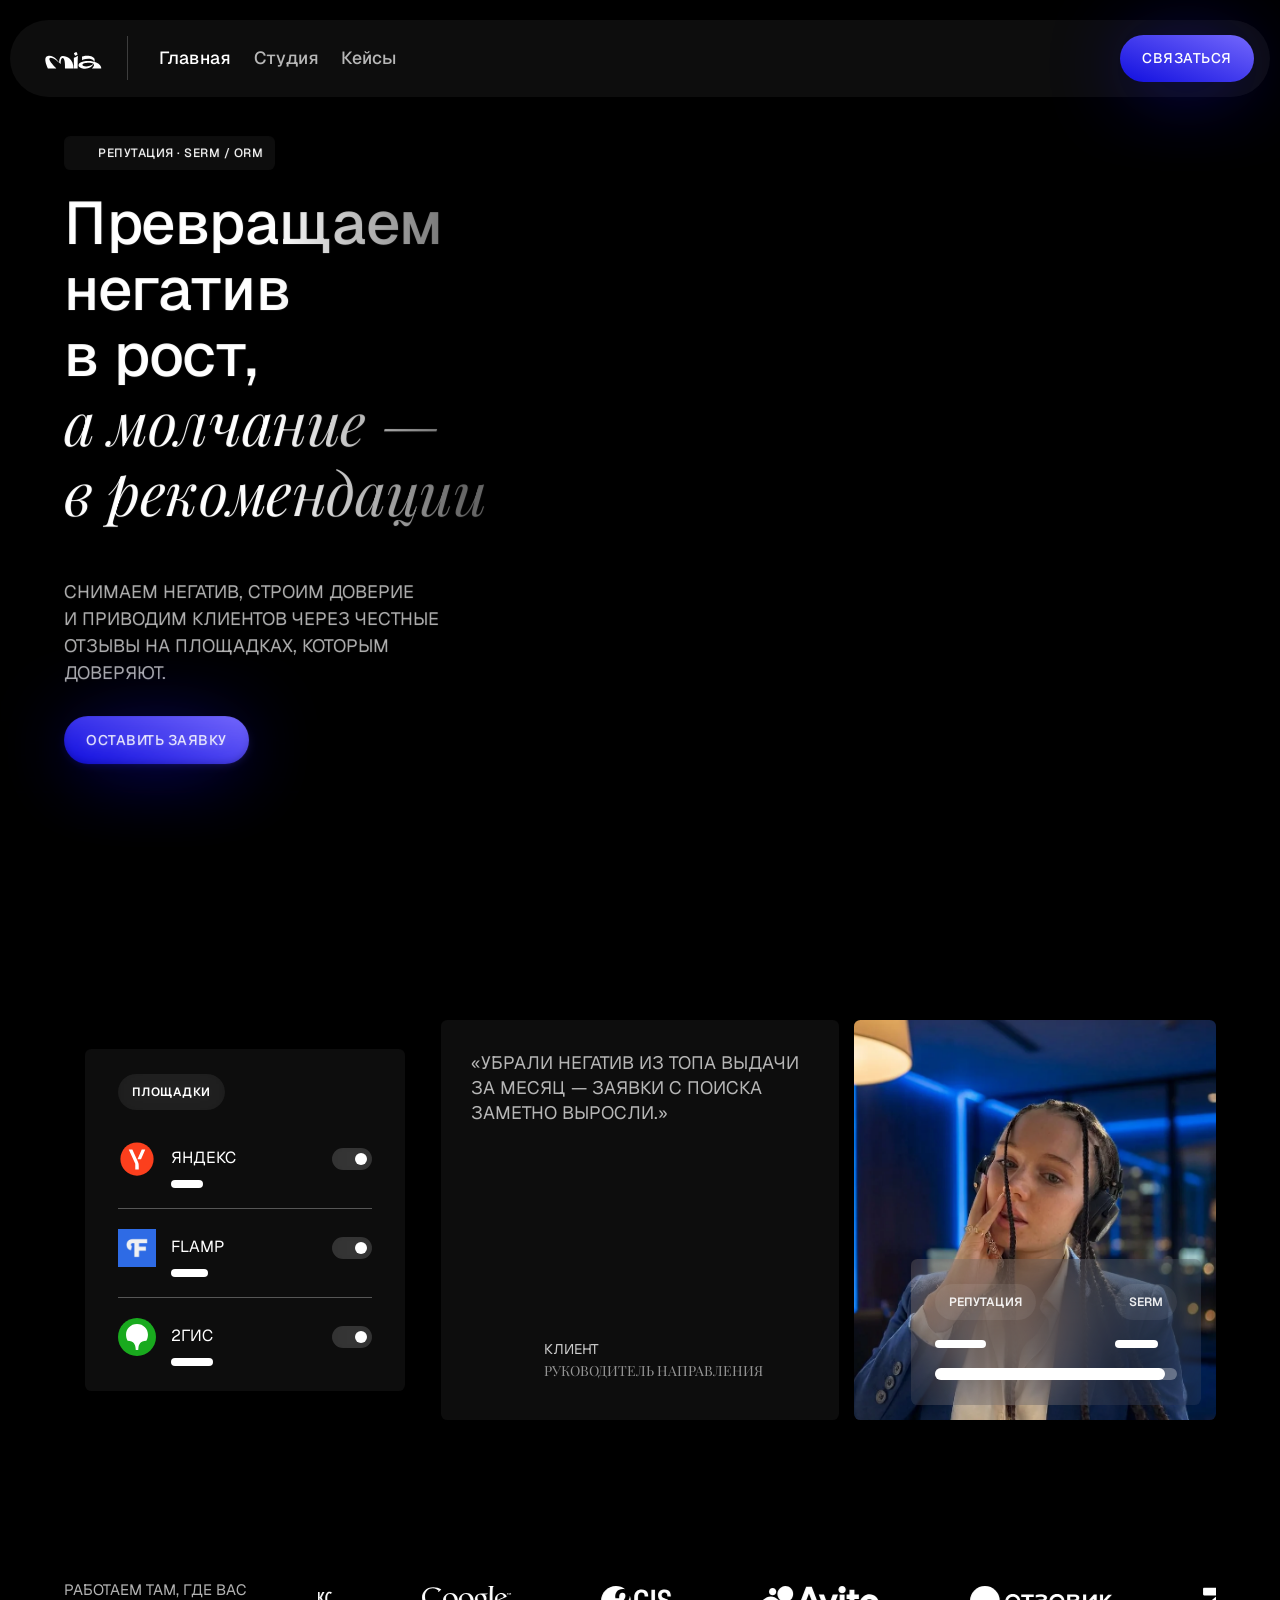
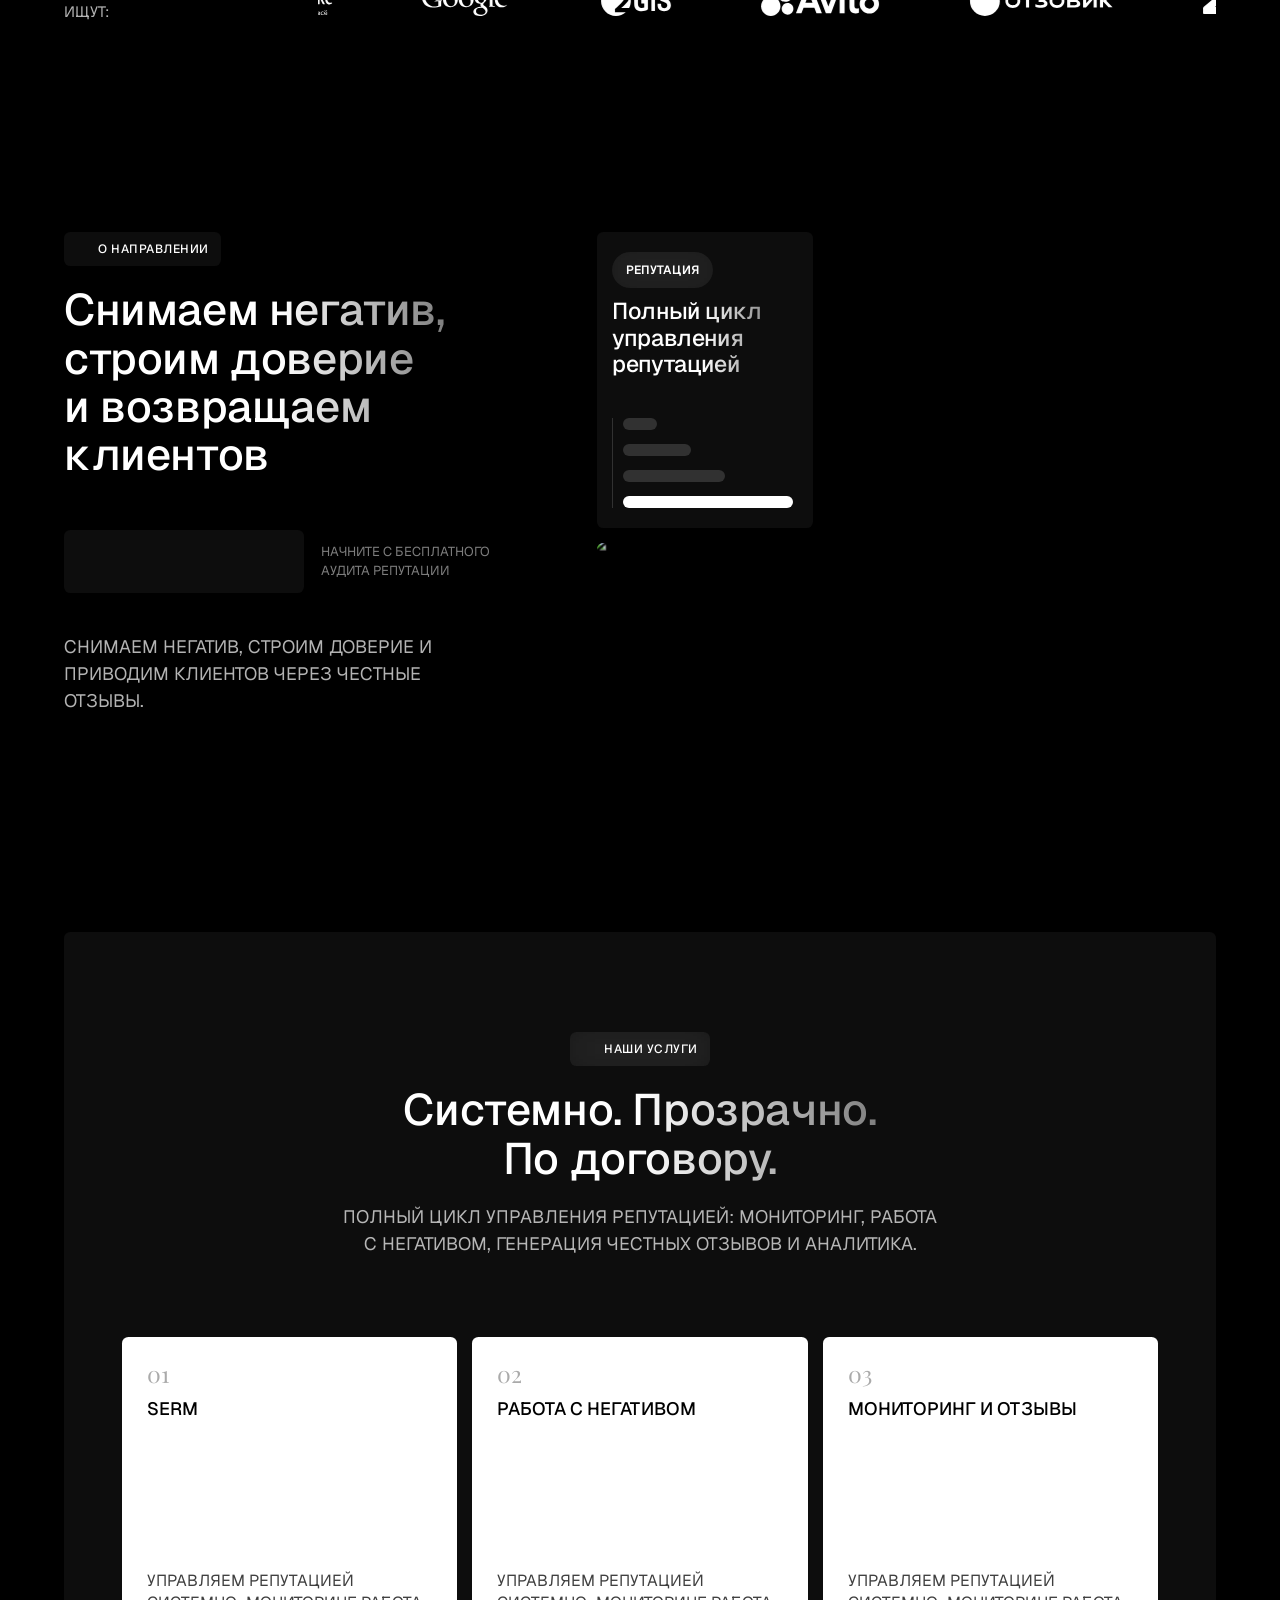
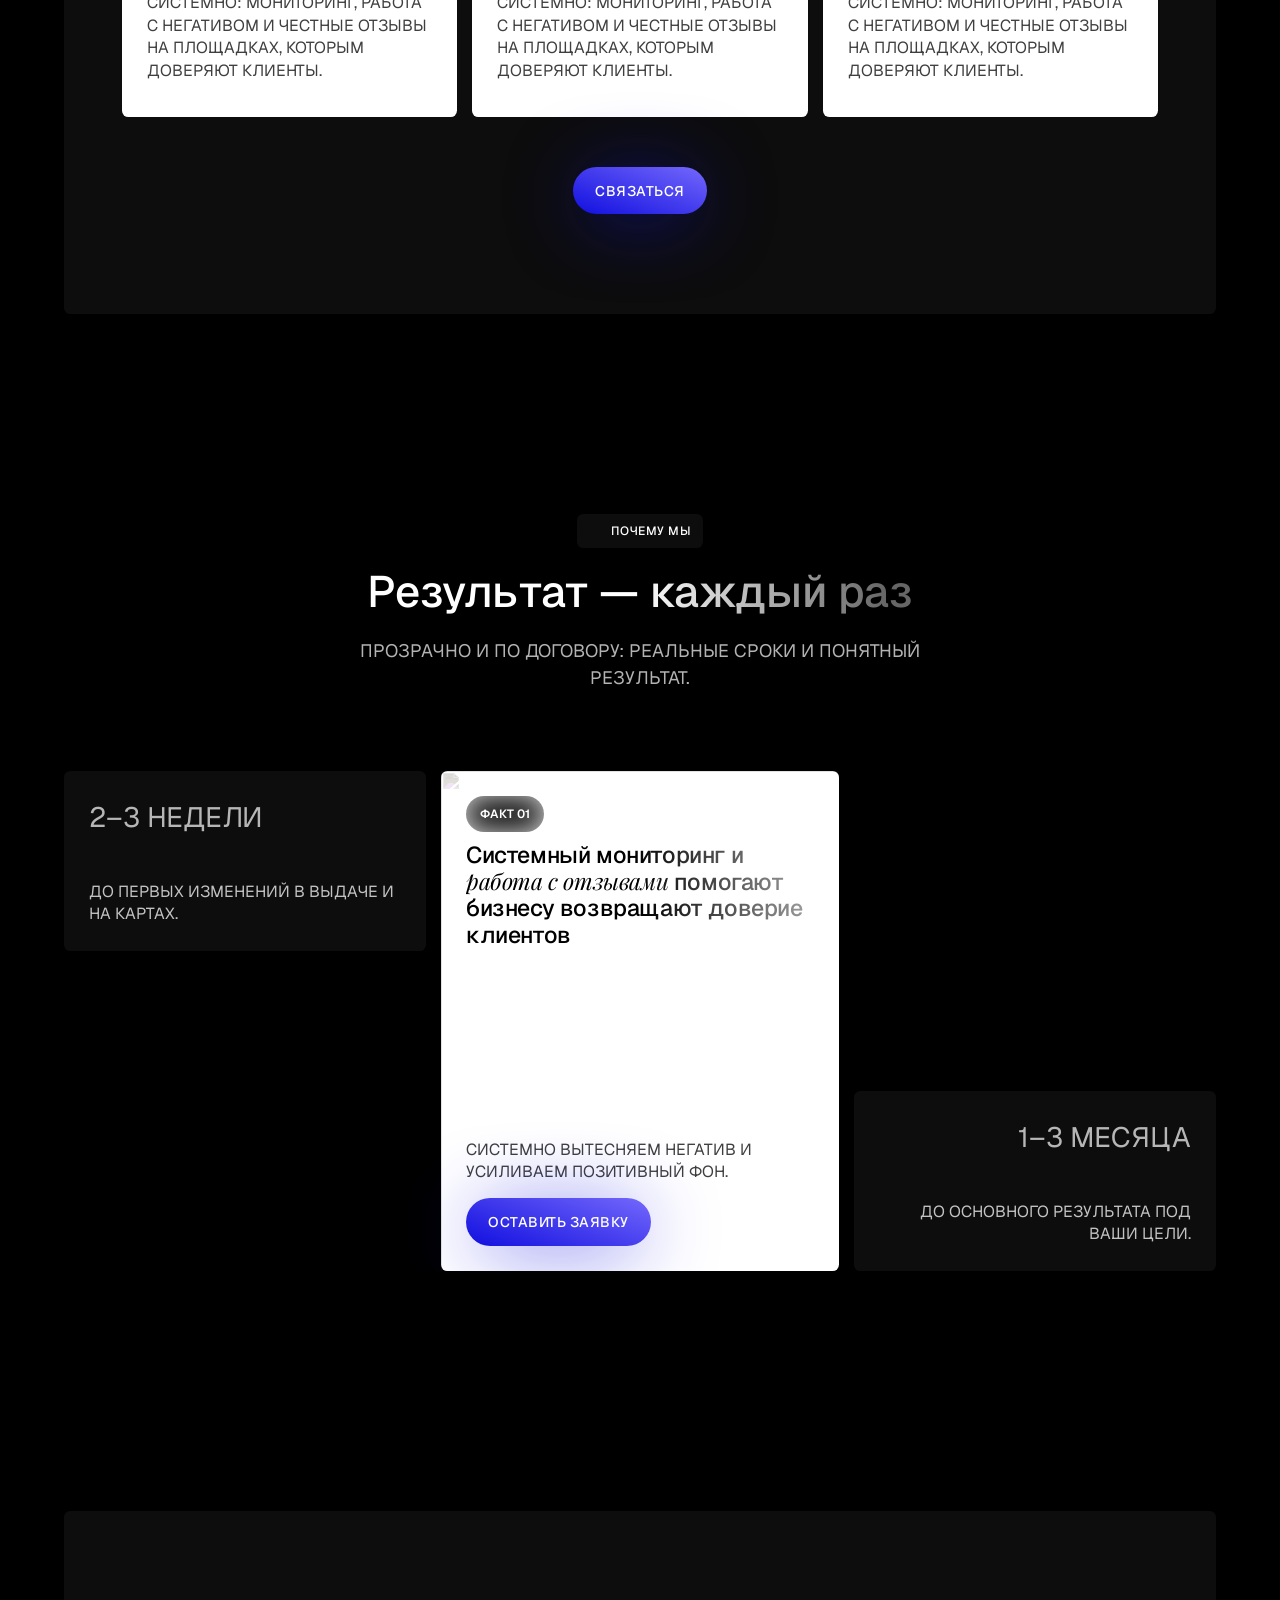
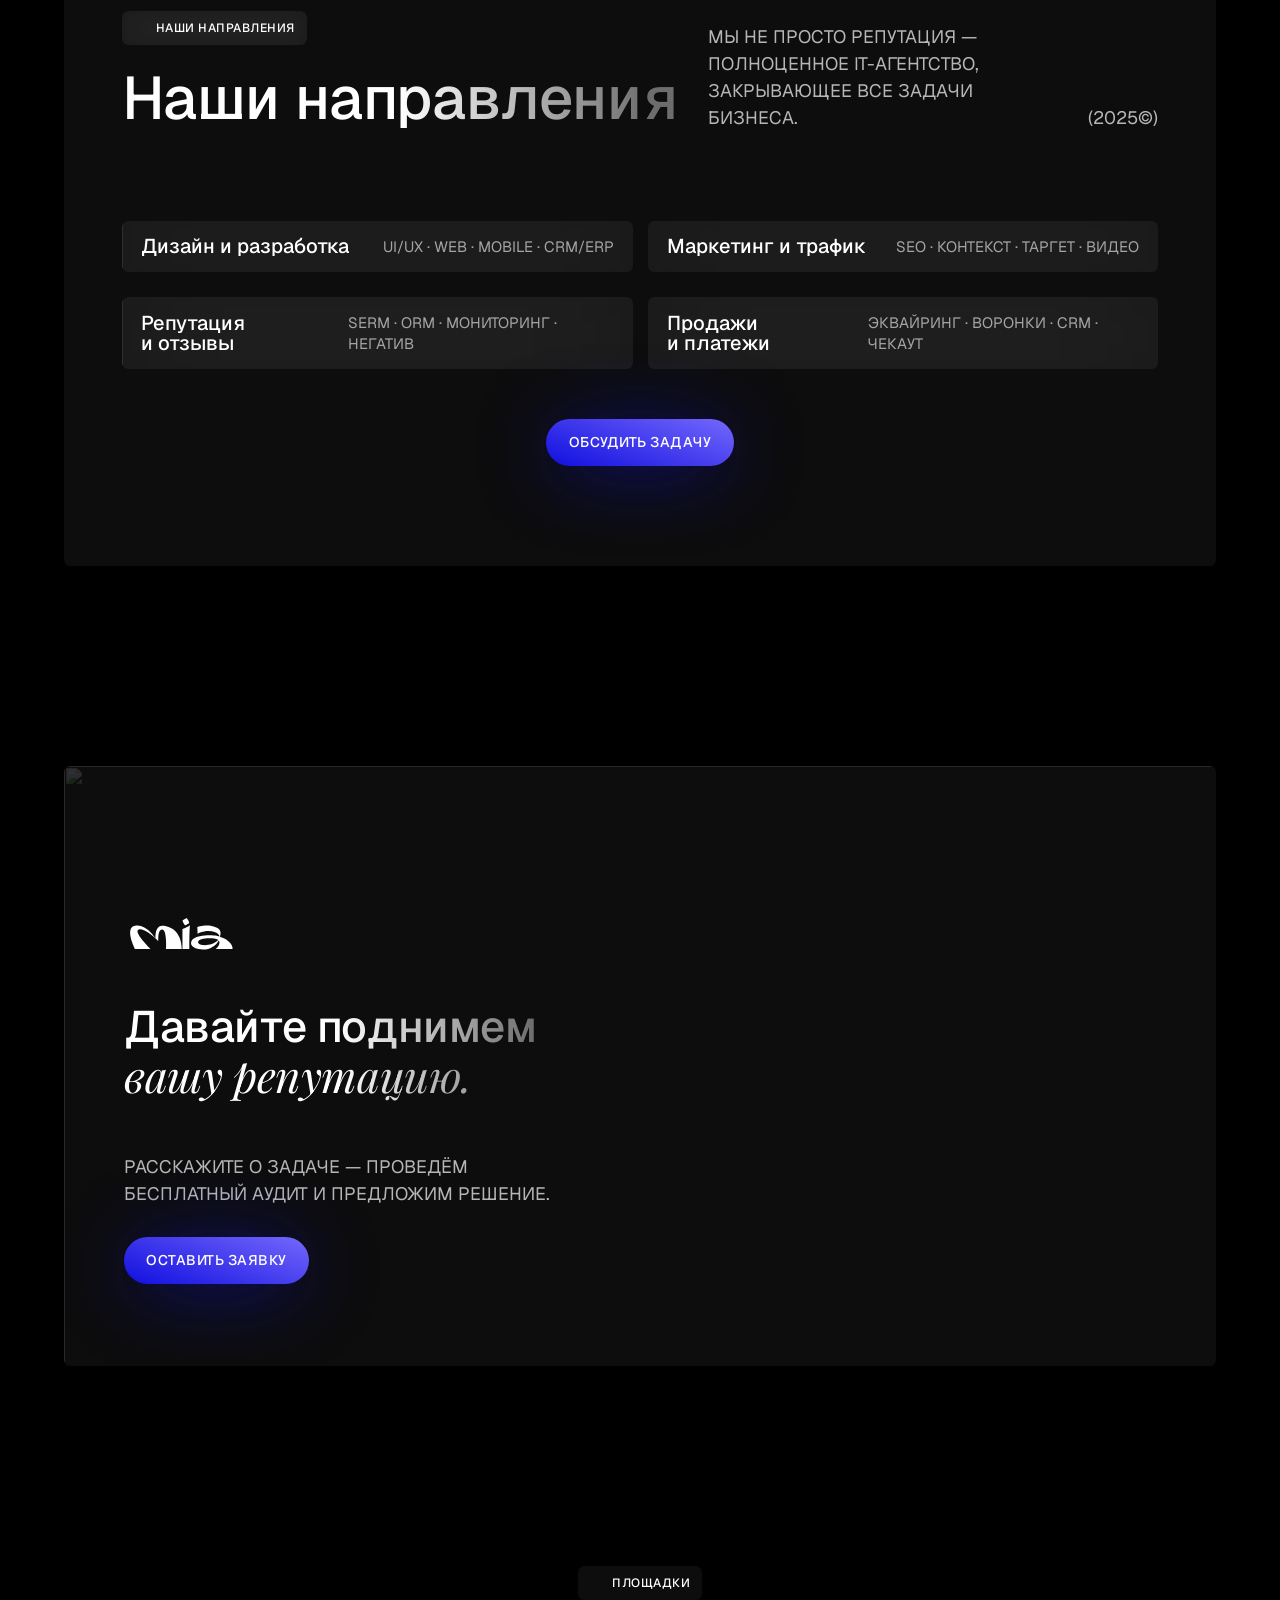
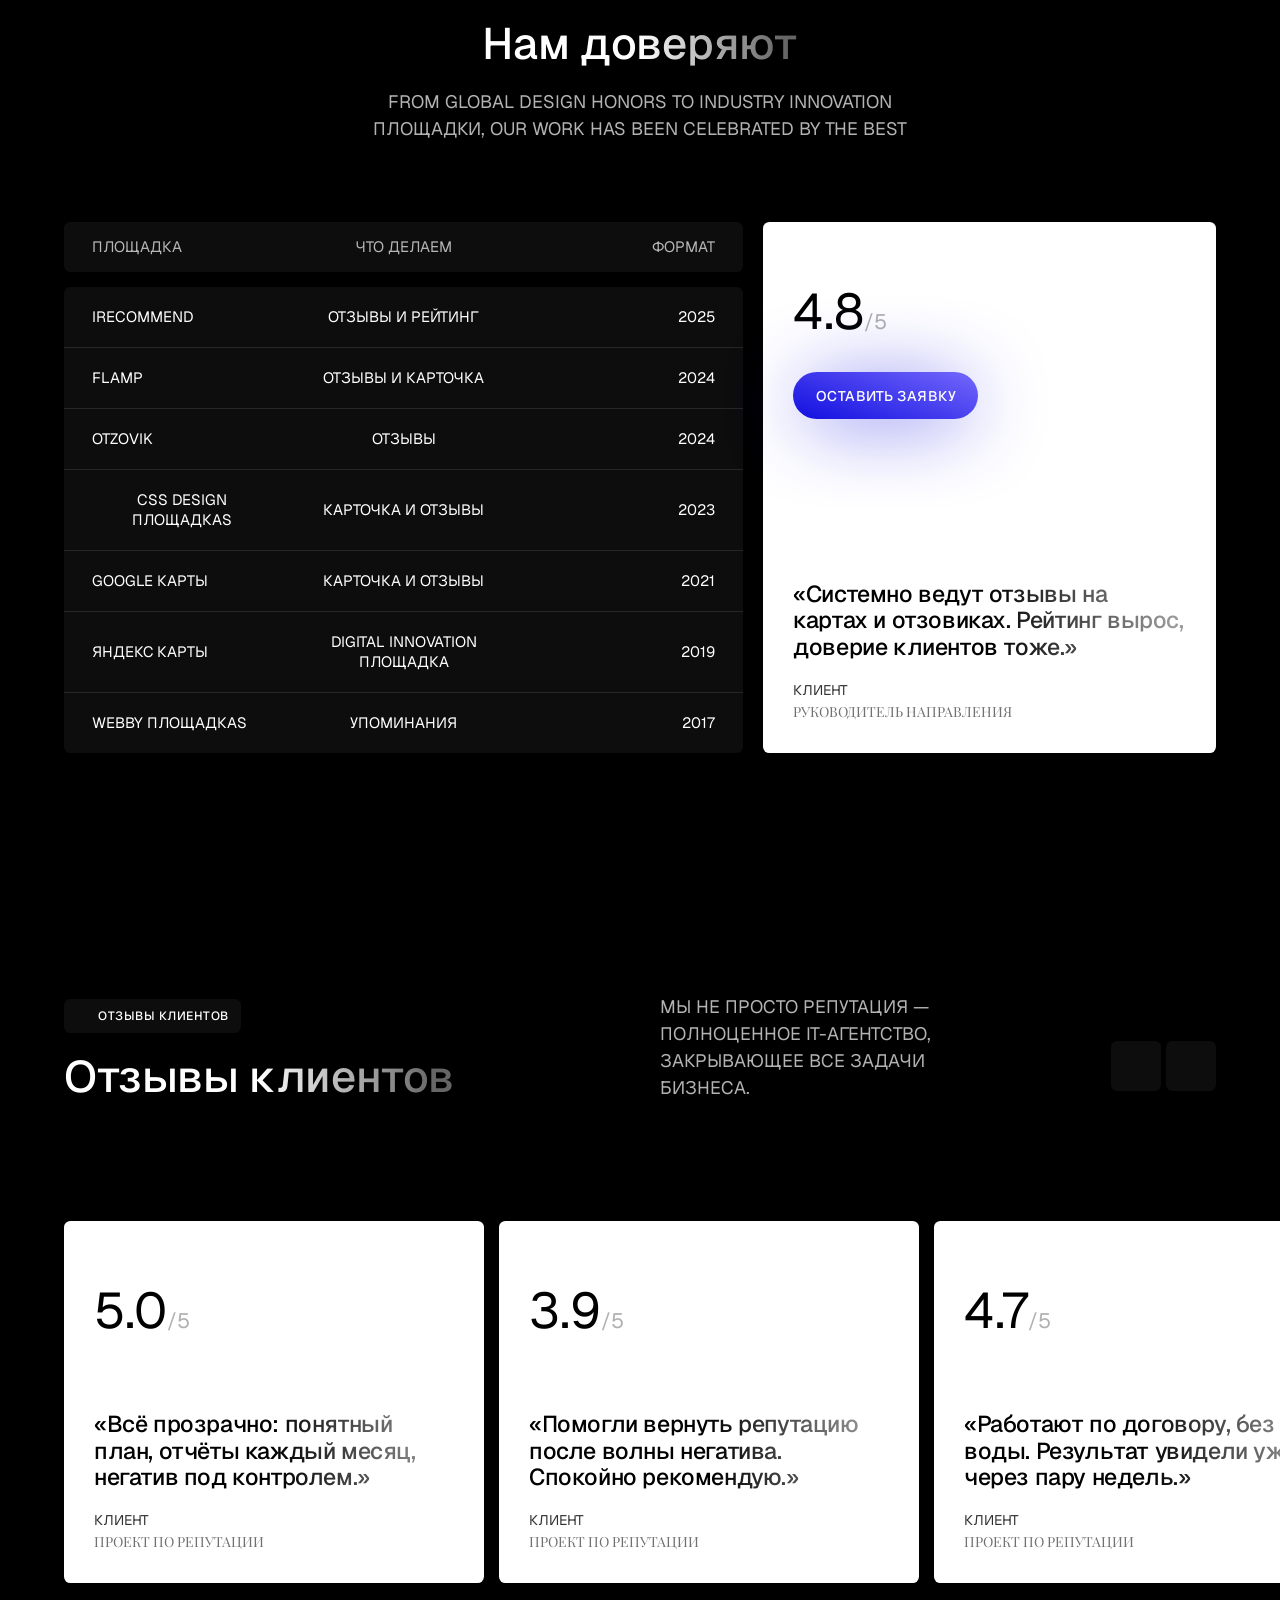
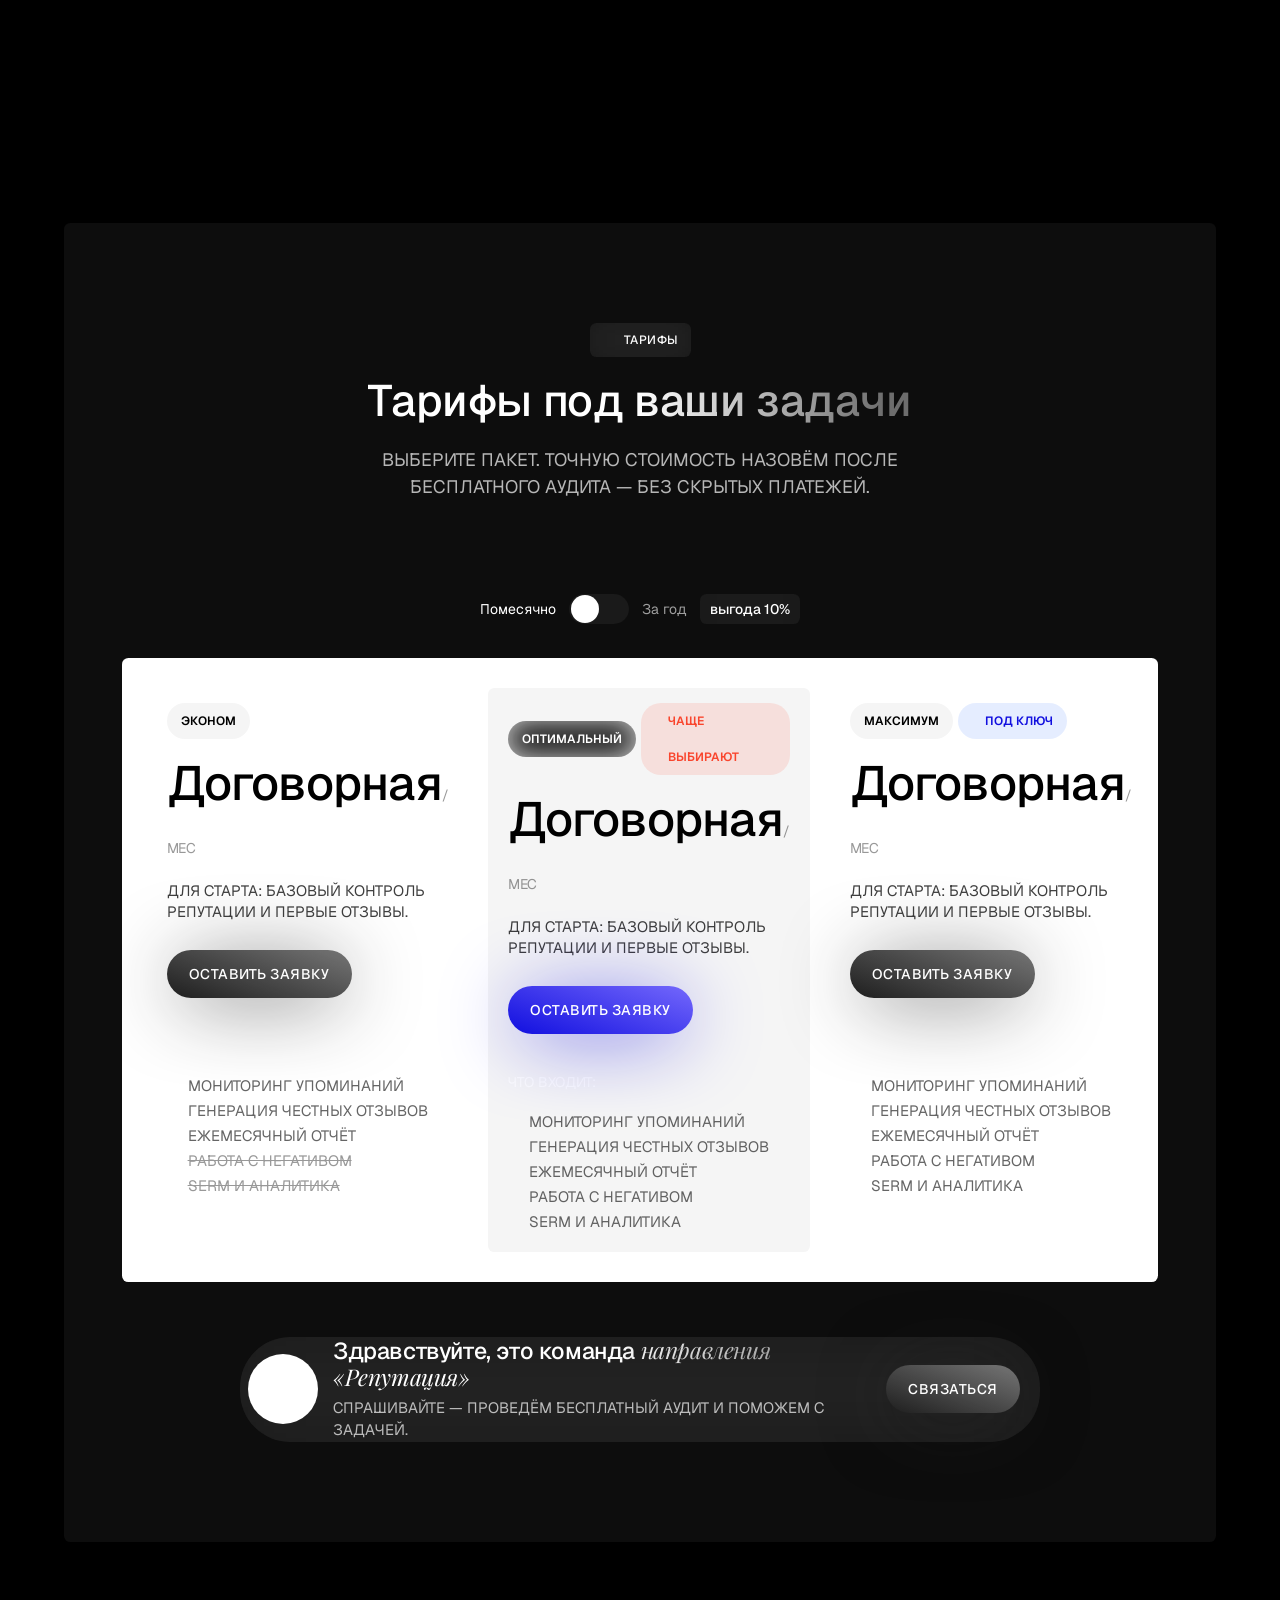
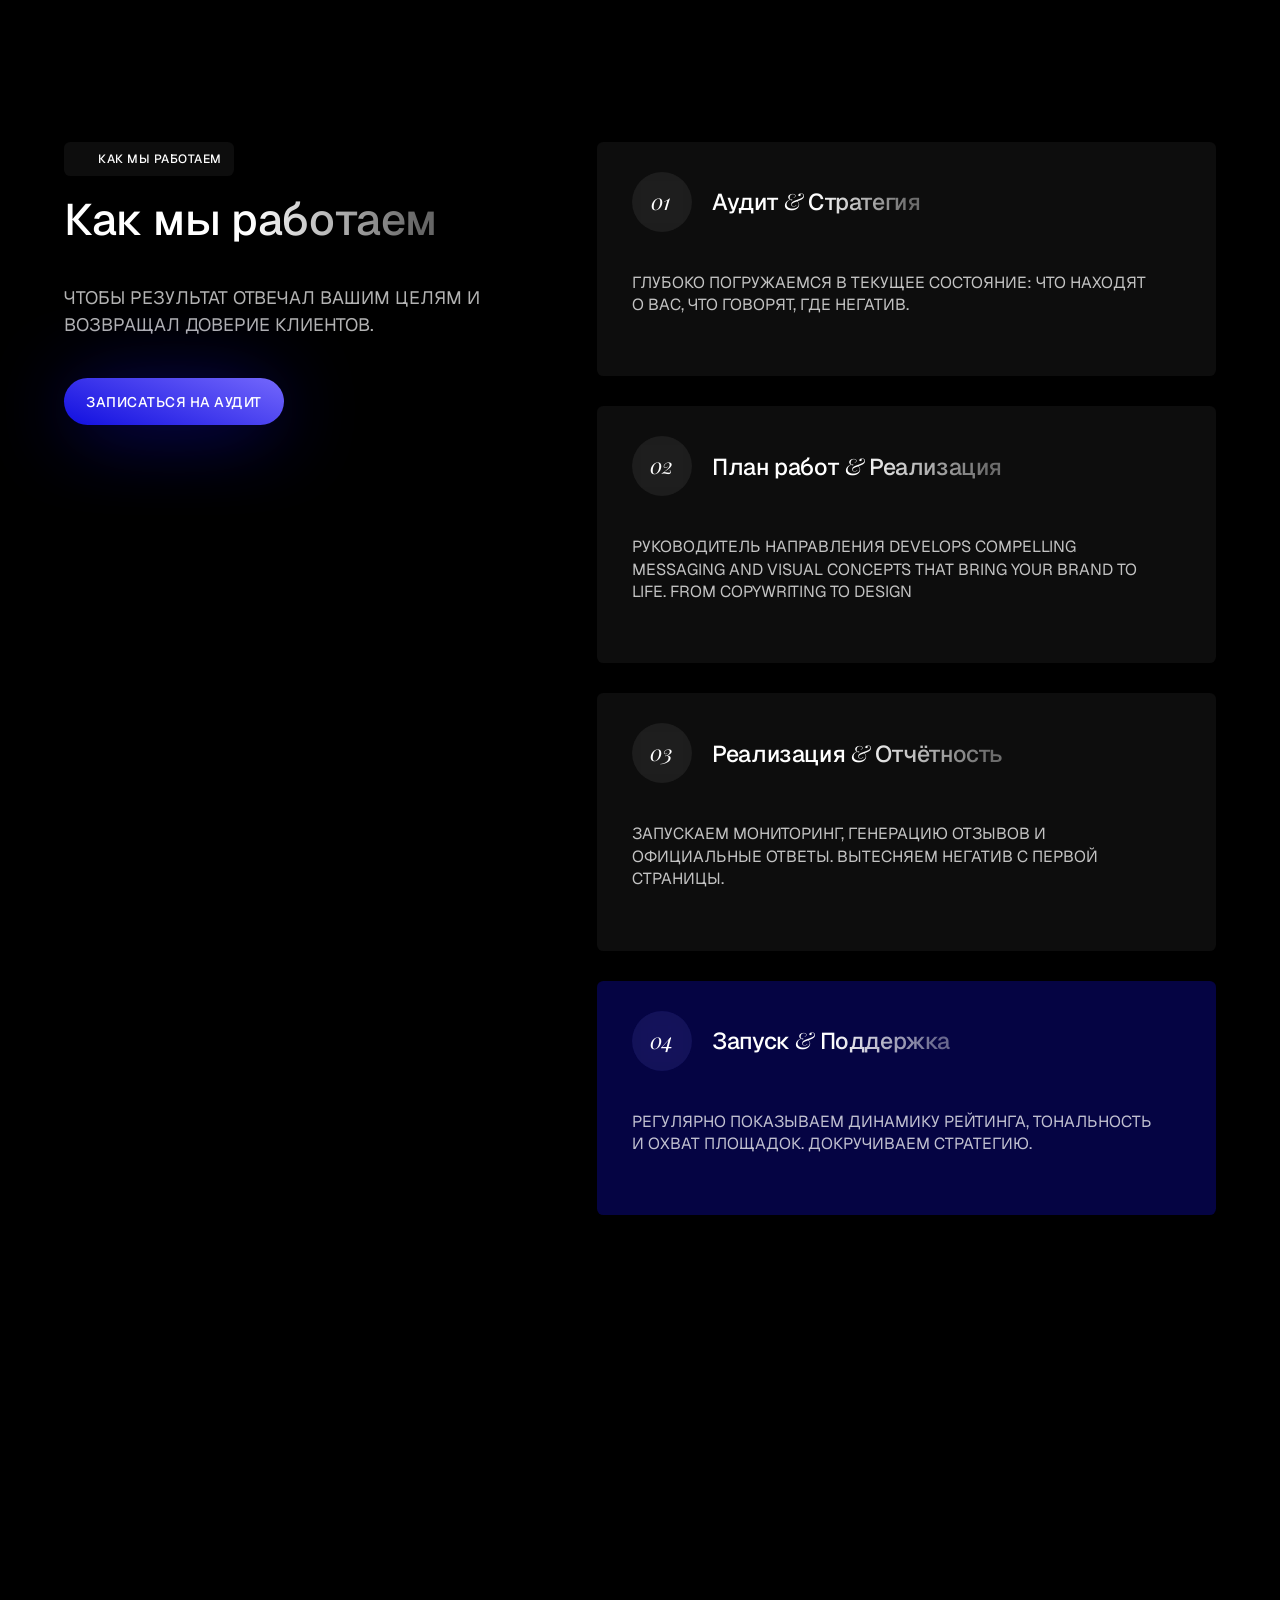
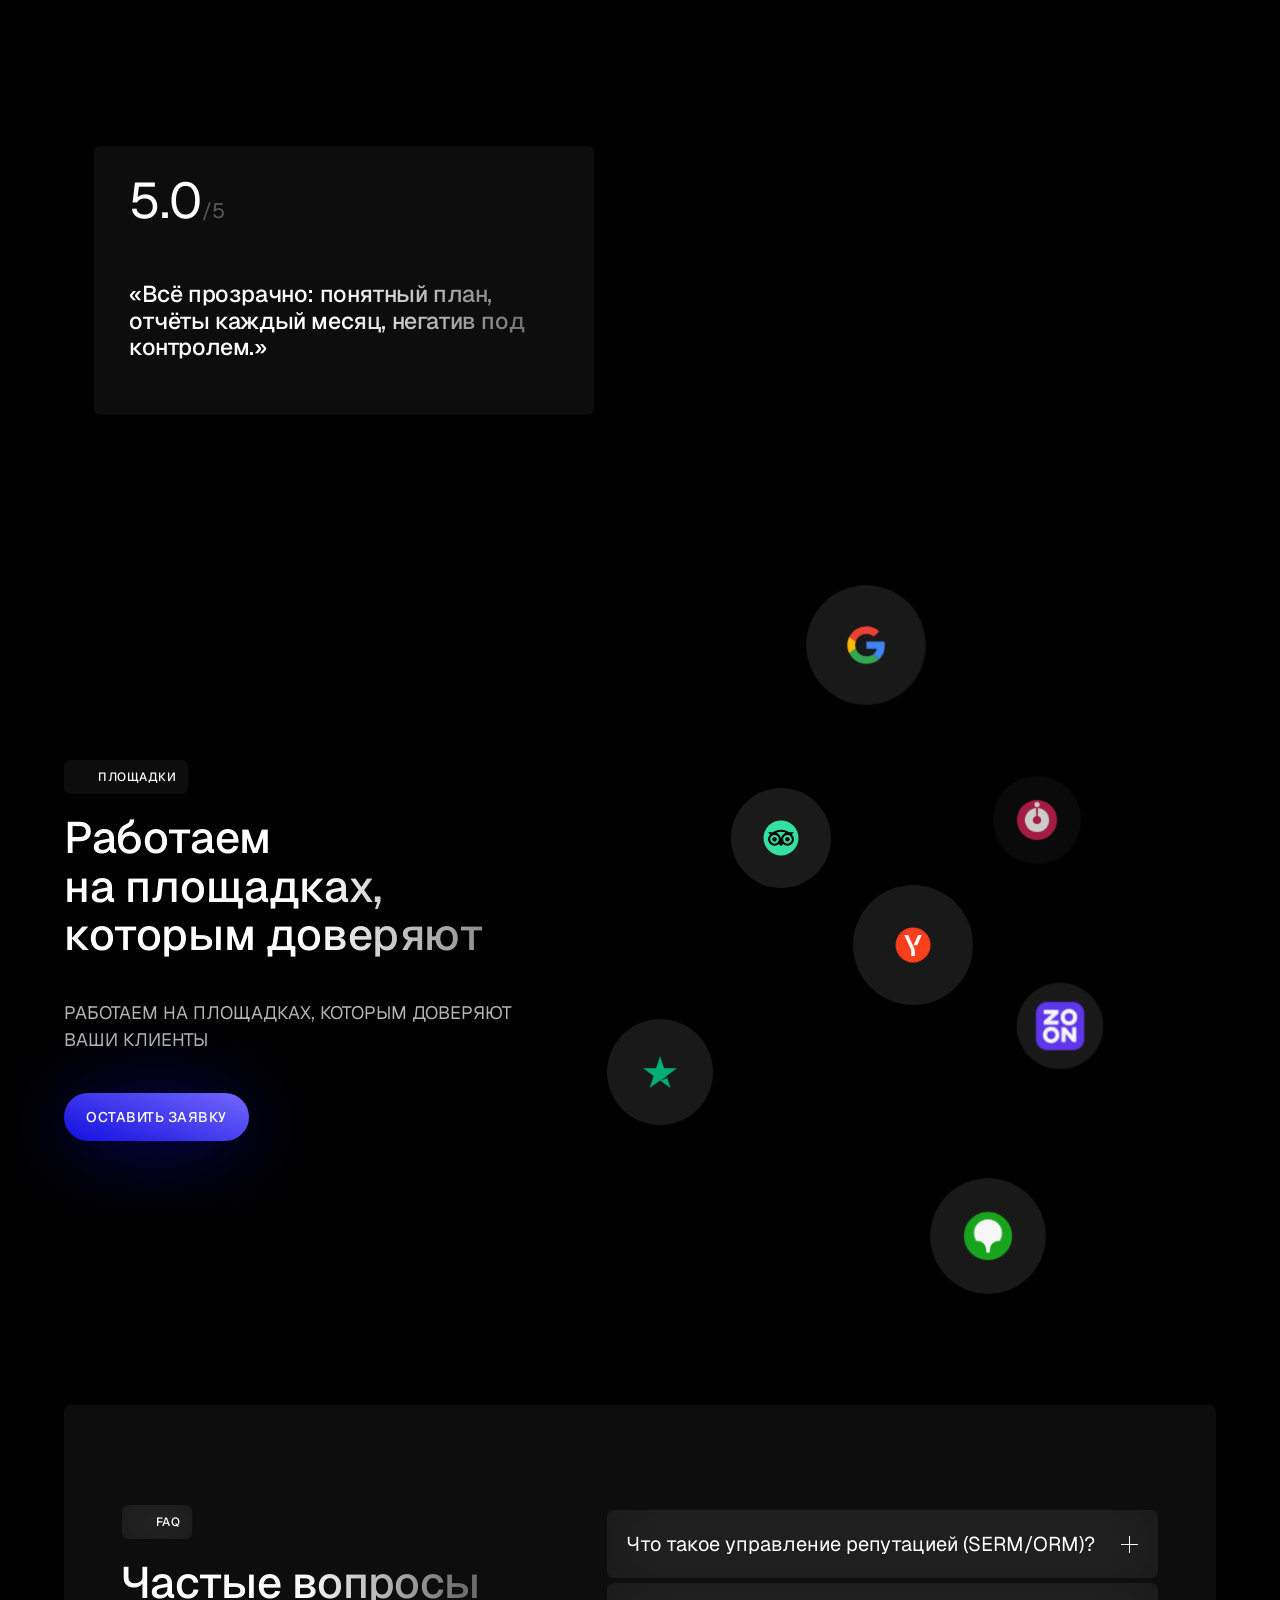
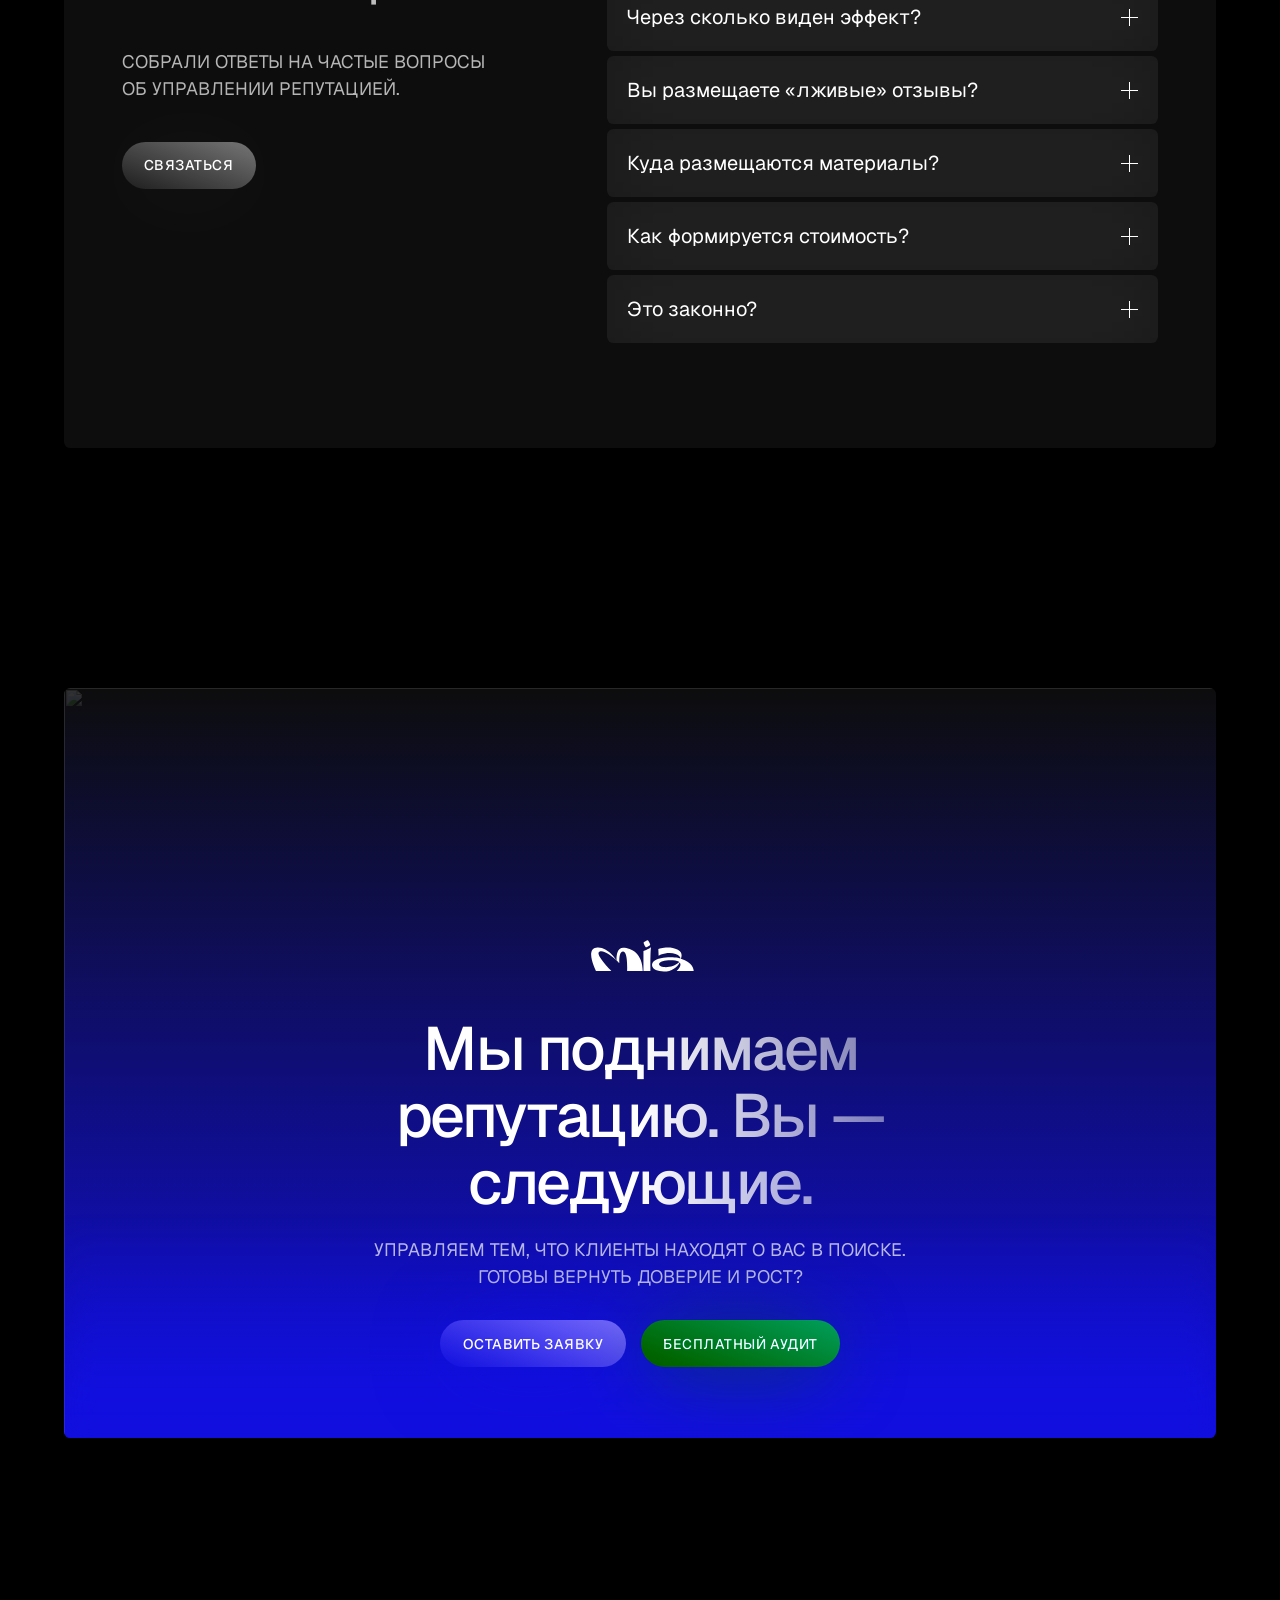
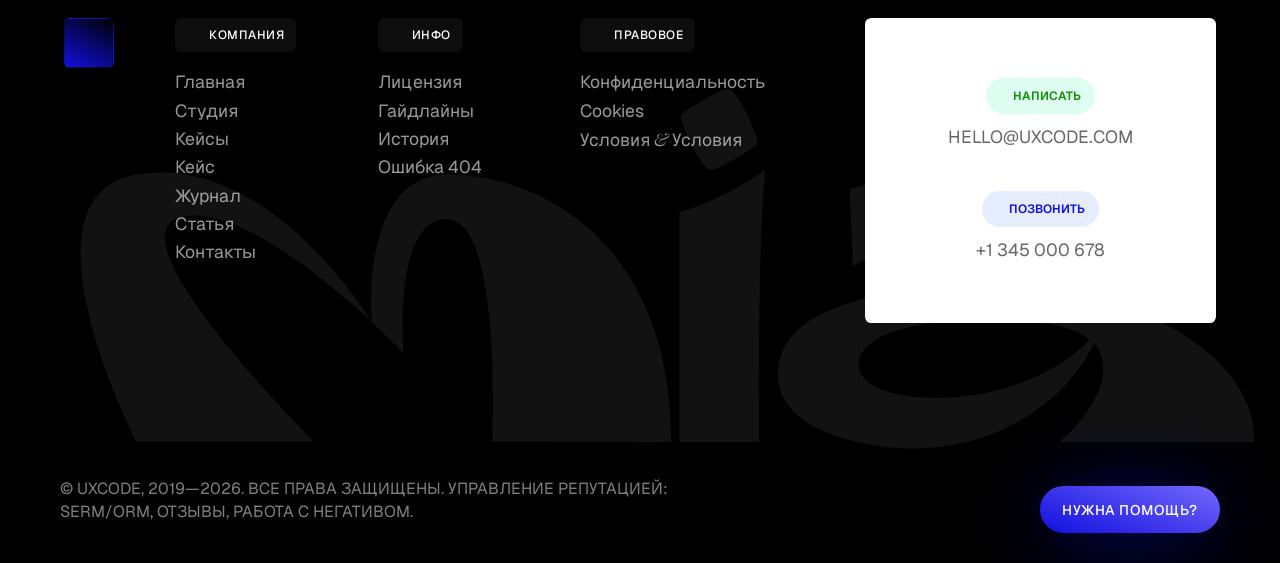
==== commit 0cafd058: "deploy: update reputation" ====
--- a/index.html
+++ b/index.html
@@ -31,4 +31,4 @@
         observer.observe(document, { childList: true, subtree: true });
     });
 </script>
-<style id="ux-killbadge">.w-webflow-badge,.badge-content,.text-badge-wrapper,.badge-wrapper,a[href*="brandjs"],a[href*="webflow.com?utm"]{display:none!important;visibility:hidden!important;opacity:0!important;pointer-events:none!important}</style></head><body><img alt="" class="pattern" loading="lazy" sizes="100vw" src="https://cdn.prod.website-files.com/6863db821d218d7a2559e546/68667cac36c5a127f16195fc_Vector%20(1).webp" srcset="https://cdn.prod.website-files.com/6863db821d218d7a2559e546/68667cac36c5a127f16195fc_Vector%20(1)-p-500.png 500w, https://cdn.prod.website-files.com/6863db821d218d7a2559e546/68667cac36c5a127f16195fc_Vector%20(1)-p-800.png 800w, https://cdn.prod.website-files.com/6863db821d218d7a2559e546/68667cac36c5a127f16195fc_Vector%20(1)-p-1080.png 1080w, https://cdn.prod.website-files.com/6863db821d218d7a2559e546/68667cac36c5a127f16195fc_Vector%20(1)-p-1600.webp 1600w, https://cdn.prod.website-files.com/6863db821d218d7a2559e546/68667cac36c5a127f16195fc_Vector%20(1)-p-2000.webp 2000w, https://cdn.prod.website-files.com/6863db821d218d7a2559e546/68667cac36c5a127f16195fc_Vector%20(1)-p-2600.webp 2600w, https://cdn.prod.website-files.com/6863db821d218d7a2559e546/68667cac36c5a127f16195fc_Vector%20(1)-p-3200.webp 3200w, https://cdn.prod.website-files.com/6863db821d218d7a2559e546/68667cac36c5a127f16195fc_Vector%20(1).webp 5288w" width="1508"/><img alt="" class="lighting" loading="lazy" sizes="100vw" src="https://cdn.prod.website-files.com/6863db821d218d7a2559e546/68667ac265230fa34d37b380_hero.webp" srcset="https://cdn.prod.website-files.com/6863db821d218d7a2559e546/68667ac265230fa34d37b380_hero-p-500.webp 500w, https://cdn.prod.website-files.com/6863db821d218d7a2559e546/68667ac265230fa34d37b380_hero-p-800.webp 800w, https://cdn.prod.website-files.com/6863db821d218d7a2559e546/68667ac265230fa34d37b380_hero-p-1080.webp 1080w, https://cdn.prod.website-files.com/6863db821d218d7a2559e546/68667ac265230fa34d37b380_hero-p-1600.webp 1600w, https://cdn.prod.website-files.com/6863db821d218d7a2559e546/68667ac265230fa34d37b380_hero-p-2000.webp 2000w, https://cdn.prod.website-files.com/6863db821d218d7a2559e546/68667ac265230fa34d37b380_hero-p-2600.webp 2600w, https://cdn.prod.website-files.com/6863db821d218d7a2559e546/68667ac265230fa34d37b380_hero-p-3200.webp 3200w, https://cdn.prod.website-files.com/6863db821d218d7a2559e546/68667ac265230fa34d37b380_hero.webp 4489w" width="1508"/><div class="overlay first all-page"></div><div class="navigation-wrapper"><div class="navbar-component w-nav" data-animation="default" data-collapse="medium" data-duration="400" data-easing="ease" data-easing2="ease" data-w-id="2ec87728-4b9f-a5bf-eacf-e9e9575fcd6a" role="banner"><div class="new-container"><a aria-current="page" class="logo-link-main w-nav-brand w--current" href="https://uxcode.studio/"><div><img alt="Untitled UI logotext" class="logotype" loading="lazy" src="assets/img/uxcode-logo.svg"/></div></a><nav class="navbar-menu w-nav-menu" role="navigation"><div class="menu-right"><div class="menu-left"><a aria-current="page" class="navbar-link w-nav-link w--current" href="https://uxcode.studio/">Главная</a><a class="navbar-link w-nav-link" href="https://uxcode.studio/about">Студия</a><a class="navbar-link w-nav-link" href="cases.html">Кейсы</a></div></div></nav><div class="button-flex-left"><a class="button first on-nav w-button" href="https://uxcode.studio/contact">Связаться</a><div class="menu-button-new w-nav-button"><div class="icon-component"><div class="line-top"></div><div class="line-midddle"><div class="line-middle-inner"></div></div><div class="line-bottom"></div></div></div></div></div></div></div><div class="page-wrapper"><section class="hero" data-w-id="bf9ab2e2-8ce1-d5ef-a4bb-64a206d27483"><div class="container"><div class="hero-column"><div class="max-w-width" id="w-node-d184197a-e3b2-3456-38da-d1241da2df3e-2559e538"><div class="top-text" data-w-id="cc4bc4b9-3fd8-9621-1de2-e0b7a0bf1285" style="opacity:0">Репутация · SERM / ORM</div><h1 class="display-1" data-w-id="6b4f9255-2b7e-e6bc-76d5-b0e49087b85c" style="opacity:0">Превращаем негатив в&nbsp;рост, <span class="other-font">а&nbsp;молчание — в&nbsp;рекомендации</span></h1><div class="margin-50"><p class="second-title" data-w-id="847a040c-c295-9635-9c82-572106cd7203" style="opacity:0">Снимаем негатив, строим доверие и&nbsp;приводим клиентов через честные отзывы на&nbsp;площадках, которым доверяют.</p></div><div class="margin-30" data-w-id="4c25a1b6-df10-f474-31b4-08ca1d59a136" style="opacity:0"><div class="button-flex"><a class="button first w-button" href="/contact">Оставить заявку</a></div></div></div><img alt="" class="shape" data-w-id="47669dca-6430-057e-8951-2db25ddb6509" loading="lazy" sizes="(max-width: 767px) 100vw, 750px" src="https://cdn.prod.website-files.com/6863db821d218d7a2559e546/68668aff90c6187b43f674fe_shape-3.webp" srcset="https://cdn.prod.website-files.com/6863db821d218d7a2559e546/68668aff90c6187b43f674fe_shape-3-p-500.webp 500w, https://cdn.prod.website-files.com/6863db821d218d7a2559e546/68668aff90c6187b43f674fe_shape-3-p-800.webp 800w, https://cdn.prod.website-files.com/6863db821d218d7a2559e546/68668aff90c6187b43f674fe_shape-3-p-1080.webp 1080w, https://cdn.prod.website-files.com/6863db821d218d7a2559e546/68668aff90c6187b43f674fe_shape-3-p-1600.webp 1600w, https://cdn.prod.website-files.com/6863db821d218d7a2559e546/68668aff90c6187b43f674fe_shape-3.webp 1853w" style="opacity:0" width="750"/></div></div><div class="logo-absolute"><div class="w-layout-grid logo-grid" data-w-id="b6c92d62-c40a-6e4b-ac8b-672462c0ea3c" style="opacity:0"></div></div><img alt="" class="plus-icon" loading="lazy" src="https://cdn.prod.website-files.com/6863db821d218d7a2559e546/6867a973492ead56dfadbe8a_icons8-plus-240.webp" width="120"/><img alt="" class="plus-icon second" loading="lazy" src="https://cdn.prod.website-files.com/6863db821d218d7a2559e546/6867a973492ead56dfadbe8a_icons8-plus-240.webp" width="120"/><img alt="" class="plus-icon fourht" loading="lazy" src="https://cdn.prod.website-files.com/6863db821d218d7a2559e546/6867a973492ead56dfadbe8a_icons8-plus-240.webp" width="120"/><img alt="" class="plus-icon third" loading="lazy" src="https://cdn.prod.website-files.com/6863db821d218d7a2559e546/6867a973492ead56dfadbe8a_icons8-plus-240.webp" width="120"/></section><div class="page-content"><div class="section"><img alt="" class="aboslute-shape" loading="lazy" sizes="(max-width: 479px) 100vw, 280px" src="https://cdn.prod.website-files.com/6863db821d218d7a2559e546/68668d5a8e442710f940458a_shape-4.webp" srcset="https://cdn.prod.website-files.com/6863db821d218d7a2559e546/68668d5a8e442710f940458a_shape-4-p-500.webp 500w, https://cdn.prod.website-files.com/6863db821d218d7a2559e546/68668d5a8e442710f940458a_shape-4-p-800.webp 800w, https://cdn.prod.website-files.com/6863db821d218d7a2559e546/68668d5a8e442710f940458a_shape-4.webp 969w" width="280"/><div class="container"></div><div class="container"><div class="_3-column-grid"><div class="center-card" id="w-node-_09372fdb-4fb0-0f02-cd5d-798efc3744aa-2559e538"><div class="bank-snipper" data-w-id="2c07f96f-5c88-437c-8ee5-d44418c992e1"><h2 class="main-top first">Площадки</h2><div class="bank-grid algin-right"><div class="logo-left" id="w-node-_2c07f96f-5c88-437c-8ee5-d44418c992e3-2559e538"><img alt="" class="bank-logo" id="w-node-_2c07f96f-5c88-437c-8ee5-d44418c992e4-2559e538" src="assets/img/platforms/yandex.svg" width="40"/><div class="rows gap-0-25"><h2 class="app-title" id="w-node-_2c07f96f-5c88-437c-8ee5-d44418c992e6-2559e538">Яндекс</h2><div class="placehorder-line _01" id="w-node-_2c07f96f-5c88-437c-8ee5-d44418c992e8-2559e538" style="width:0%"></div></div></div><div class="switcher" id="w-node-_2c07f96f-5c88-437c-8ee5-d44418c992e9-2559e538"><div class="toggle-circle toggle-first"></div></div></div><div class="bank-grid algin-right second"><div class="logo-left" id="w-node-_2c07f96f-5c88-437c-8ee5-d44418c992ec-2559e538"><img alt="" class="bank-logo" id="w-node-_2c07f96f-5c88-437c-8ee5-d44418c992ed-2559e538" src="assets/img/platforms/flamp.png" width="40"/><div class="rows gap-0-25"><h2 class="app-title" id="w-node-_2c07f96f-5c88-437c-8ee5-d44418c992ef-2559e538">Flamp</h2><div class="placehorder-line _02" id="w-node-_2c07f96f-5c88-437c-8ee5-d44418c992f1-2559e538" style="width:0%"></div></div></div><div class="switcher" id="w-node-_2c07f96f-5c88-437c-8ee5-d44418c992f2-2559e538"><div class="toggle-circle toggle-second"></div></div></div><div class="bank-grid algin-right second no-bottom"><div class="logo-left" id="w-node-_2c07f96f-5c88-437c-8ee5-d44418c992f5-2559e538"><img alt="" class="bank-logo" id="w-node-_2c07f96f-5c88-437c-8ee5-d44418c992f6-2559e538" src="assets/img/platforms/2gis.svg" width="40"/><div class="rows gap-0-25"><h2 class="app-title" id="w-node-_2c07f96f-5c88-437c-8ee5-d44418c992f8-2559e538">2ГИС</h2><div class="placehorder-line _03" id="w-node-_2c07f96f-5c88-437c-8ee5-d44418c992fa-2559e538" style="width:0%"></div></div></div><div class="switcher" id="w-node-_2c07f96f-5c88-437c-8ee5-d44418c992fb-2559e538"><div class="toggle-circle toggle-third"></div></div></div></div><div class="background-video w-background-video w-background-video-atom" data-autoplay="true" data-loop="true" data-poster-url="https://cdn.prod.website-files.com/6863db821d218d7a2559e546%2F6867b9548219f1488ac29d29_Futuristic%20Virtual%20Reality%20Experience-poster-00001.jpg" data-video-urls="https://cdn.prod.website-files.com/6863db821d218d7a2559e546%2F6867b9548219f1488ac29d29_Futuristic%20Virtual%20Reality%20Experience-transcode.mp4,https://cdn.prod.website-files.com/6863db821d218d7a2559e546%2F6867b9548219f1488ac29d29_Futuristic%20Virtual%20Reality%20Experience-transcode.webm" data-wf-ignore="true"><video autoplay="" data-object-fit="cover" data-wf-ignore="true" id="60f628c0-16f4-515f-7a3a-a74e886fa899-video" loop="" muted="" playsinline="" style='background-image:url("https://cdn.prod.website-files.com/6863db821d218d7a2559e546%2F6867b9548219f1488ac29d29_Futuristic%20Virtual%20Reality%20Experience-poster-00001.jpg")'><source data-wf-ignore="true" src="https://cdn.prod.website-files.com/6863db821d218d7a2559e546%2F6867b9548219f1488ac29d29_Futuristic%20Virtual%20Reality%20Experience-transcode.mp4"/><source data-wf-ignore="true" src="https://cdn.prod.website-files.com/6863db821d218d7a2559e546%2F6867b9548219f1488ac29d29_Futuristic%20Virtual%20Reality%20Experience-transcode.webm"/></video></div><div class="background-overlay"></div></div><div class="testimonials-card"><div><p class="second-title title-third">«Убрали негатив из топа выдачи за месяц — заявки с поиска заметно выросли.»</p></div><div><div class="author-flex left"><div class="author-photo third"></div><h2 class="second-title title-second">Клиент<br/>‍<span class="other-font lighter">Руководитель направления</span></h2></div></div></div><div><div class="image-wrap" data-w-id="e9b1d092-a463-fedd-0de8-e0cdf220eb8f"><img alt="Клиент — руководитель направления" class="paralax-image" loading="lazy" src="assets/img/client-photo.webp" width="640"/><div class="loan-snipper" data-w-id="bcd5ac6e-2d8d-9655-4c46-664a542b08fc"><div class="column-2" id="w-node-bcd5ac6e-2d8d-9655-4c46-664a542b08fd-2559e538"><div id="w-node-bcd5ac6e-2d8d-9655-4c46-664a542b08fe-2559e538"><h2 class="main-top">Репутация</h2><div class="rows gap-0-5"><div class="loan-placeorder placeorder-1" id="w-node-bcd5ac6e-2d8d-9655-4c46-664a542b0902-2559e538" style="width:0%"></div></div></div><div><h2 class="main-top">SERM</h2><div class="rows gap-0-5"><div class="loan-placeorder placeorder-2" id="w-node-bcd5ac6e-2d8d-9655-4c46-664a542b0907-2559e538" style="width:0%"></div></div></div></div><div class="margin-20"><div class="loan-wrapper" style="width:0%"><div class="loan-overlay" style="width:0%"></div></div></div></div></div></div></div><div class="margin-150"><div><div class="w-layout-grid logo-grid-first"><div class="text-center"><div><div class="flex-tag"><p class="second-title title-first">Работаем там, где вас ищут:</p></div></div></div><div id="w-node-edf8966f-7a06-deff-3673-8720dff910aa-2559e538"><div class="carousel-main"><div class="logo-carousel-wrap"><ul class="logo-carousel-main" role="list"><li class="logo-carousel-item"><a class="logo-link w-inline-block" href="#"><img alt="" src="assets/img/platforms/wm/yandex.svg" width="52"/></a></li><li class="logo-carousel-item"><a class="logo-link w-inline-block" href="#"><img alt="" src="assets/img/platforms/wm/google.svg" width="89"/></a></li><li class="logo-carousel-item"><a class="logo-link w-inline-block" href="#"><img alt="" src="assets/img/platforms/wm/2gis.svg" width="70"/></a></li><li class="logo-carousel-item"><a class="logo-link w-inline-block" href="#"><img alt="" src="assets/img/platforms/wm/avito.svg" width="118"/></a></li><li class="logo-carousel-item"><a class="logo-link w-inline-block" href="#"><img alt="" src="assets/img/platforms/wm/otzovik.svg" width="144"/></a></li><li class="logo-carousel-item"><a class="logo-link w-inline-block" href="#"><img alt="" src="assets/img/platforms/wm/zoon.svg" width="116"/></a></li><li class="logo-carousel-item"><a class="logo-link w-inline-block" href="#"><img alt="" src="assets/img/platforms/wm/tripadvisor.svg" width="142"/></a></li><li class="logo-carousel-item"><a class="logo-link w-inline-block" href="#"><img alt="" src="assets/img/platforms/wm/trustpilot.svg" width="122"/></a></li><li class="logo-carousel-item"><a class="logo-link w-inline-block" href="#"><img alt="" src="assets/img/platforms/wm/yandex.svg" width="52"/></a></li><li class="logo-carousel-item"><a class="logo-link w-inline-block" href="#"><img alt="" src="assets/img/platforms/wm/google.svg" width="89"/></a></li></ul></div></div></div></div></div></div><div class="margin-200"><div class="_2-column-grid"><div class="max-w-width"><div class="top-text">о направлении</div><h2 class="display-1 first">Снимаем негатив, строим доверие и&nbsp;возвращаем клиентов</h2><div class="margin-50 add-flex"><div class="flex-small"><div class="testi-photo"></div><div class="testi-photo first"></div><div class="testi-photo second"></div><div class="testi-photo third"></div></div><p class="second-title title-fourth">Начните с&nbsp;бесплатного аудита репутации</p></div><div class="margin-40"><p class="second-title">Снимаем негатив, строим доверие и приводим клиентов через честные отзывы.</p></div></div><div class="right-column"><div class="left-column"><div class="card-01"><div><h2 class="main-top">репутация</h2><p class="display-1 third">Полный цикл управления репутацией</p></div><div class="grow-stats" data-w-id="367b5348-5fa6-ee90-439c-708dd20b52c2"><div class="grow-bar grow-1" style="width:0%"></div><div class="grow-bar grow-2" style="width:0%"></div><div class="grow-bar grow-3" style="width:0%"></div><div class="grow-bar grow-4" style="width:0%"></div></div></div><div class="image-wrap first medium" data-w-id="9a6fb426-6d30-28a9-e6cf-4b8d91ab1d3b"><img alt="" class="paralax-image" loading="lazy" sizes="100vw" src="https://cdn.prod.website-files.com/6863db821d218d7a2559e546/6867cb4a21787e9dd3e05de0_Collaborative%20Discussion.webp" srcset="https://cdn.prod.website-files.com/6863db821d218d7a2559e546/6867cb4a21787e9dd3e05de0_Collaborative%20Discussion-p-500.webp 500w, https://cdn.prod.website-files.com/6863db821d218d7a2559e546/6867cb4a21787e9dd3e05de0_Collaborative%20Discussion-p-800.webp 800w, https://cdn.prod.website-files.com/6863db821d218d7a2559e546/6867cb4a21787e9dd3e05de0_Collaborative%20Discussion-p-1080.webp 1080w, https://cdn.prod.website-files.com/6863db821d218d7a2559e546/6867cb4a21787e9dd3e05de0_Collaborative%20Discussion-p-1600.webp 1600w, https://cdn.prod.website-files.com/6863db821d218d7a2559e546/6867cb4a21787e9dd3e05de0_Collaborative%20Discussion.webp 2400w" width="1200"/></div></div><div><div class="image-wrap first medium" data-w-id="934c09ca-7851-0d22-afad-8c228b2a6742"><img alt="" class="paralax-image" loading="lazy" sizes="100vw" src="https://cdn.prod.website-files.com/6863db821d218d7a2559e546/6867cc79db3dd62be604cd09_photo-4.webp" srcset="https://cdn.prod.website-files.com/6863db821d218d7a2559e546/6867cc79db3dd62be604cd09_photo-4-p-500.webp 500w, https://cdn.prod.website-files.com/6863db821d218d7a2559e546/6867cc79db3dd62be604cd09_photo-4-p-800.webp 800w, https://cdn.prod.website-files.com/6863db821d218d7a2559e546/6867cc79db3dd62be604cd09_photo-4-p-1080.webp 1080w, https://cdn.prod.website-files.com/6863db821d218d7a2559e546/6867cc79db3dd62be604cd09_photo-4-p-1600.webp 1600w, https://cdn.prod.website-files.com/6863db821d218d7a2559e546/6867cc79db3dd62be604cd09_photo-4-p-2000.webp 2000w, https://cdn.prod.website-files.com/6863db821d218d7a2559e546/6867cc79db3dd62be604cd09_photo-4.webp 2579w" width="1289.5"/></div></div></div></div></div><div class="margin-200"><div class="services-section"><div class="max-w-width first"><div class="top-text">наши услуги</div><h2 class="display-1 first">Системно. Прозрачно. По&nbsp;договору.</span></h2><div class="margin-20"><p class="second-title">Полный цикл управления репутацией: мониторинг, работа с негативом, генерация честных отзывов и аналитика.</p></div></div><img alt="" class="plus-icon fourht" loading="lazy" src="https://cdn.prod.website-files.com/6863db821d218d7a2559e546/6867a973492ead56dfadbe8a_icons8-plus-240.webp" width="120"/><img alt="" class="plus-icon" loading="lazy" src="https://cdn.prod.website-files.com/6863db821d218d7a2559e546/6867a973492ead56dfadbe8a_icons8-plus-240.webp" width="120"/><img alt="" class="plus-icon third" loading="lazy" src="https://cdn.prod.website-files.com/6863db821d218d7a2559e546/6867a973492ead56dfadbe8a_icons8-plus-240.webp" width="120"/><img alt="" class="plus-icon second" loading="lazy" src="https://cdn.prod.website-files.com/6863db821d218d7a2559e546/6867a973492ead56dfadbe8a_icons8-plus-240.webp" width="120"/><div class="margin-80 _40"><div class="features-wrapper"><div class="features-card"><img alt="" class="plus-icon second invert" loading="lazy" src="https://cdn.prod.website-files.com/6863db821d218d7a2559e546/6867a973492ead56dfadbe8a_icons8-plus-240.webp" width="120"/><img alt="" class="circle-shape circle-shape-1" loading="lazy" sizes="(max-width: 479px) 100vw, 450px" src="https://cdn.prod.website-files.com/6863db821d218d7a2559e546/6867dc59778af448430ef1ea_shape-01.webp" srcset="https://cdn.prod.website-files.com/6863db821d218d7a2559e546/6867dc59778af448430ef1ea_shape-01-p-500.png 500w, https://cdn.prod.website-files.com/6863db821d218d7a2559e546/6867dc59778af448430ef1ea_shape-01-p-800.png 800w, https://cdn.prod.website-files.com/6863db821d218d7a2559e546/6867dc59778af448430ef1ea_shape-01.webp 900w" width="450"/><div><h3 class="second-title title-fifth title-space">01</h3><h3 class="second-title title-fifth dark">SERM</h3></div><div><p>Управляем репутацией системно: мониторинг, работа с&nbsp;негативом и&nbsp;честные отзывы на&nbsp;площадках, которым доверяют клиенты.</p></div></div><div class="features-card"><img alt="" class="plus-icon second invert" loading="lazy" src="https://cdn.prod.website-files.com/6863db821d218d7a2559e546/6867a973492ead56dfadbe8a_icons8-plus-240.webp" width="120"/><img alt="" class="circle-shape circle-shape-2" loading="lazy" sizes="(max-width: 900px) 100vw, 900px" src="https://cdn.prod.website-files.com/6863db821d218d7a2559e546/6867dc59778af448430ef1ea_shape-01.webp" srcset="https://cdn.prod.website-files.com/6863db821d218d7a2559e546/6867dc59778af448430ef1ea_shape-01-p-500.png 500w, https://cdn.prod.website-files.com/6863db821d218d7a2559e546/6867dc59778af448430ef1ea_shape-01-p-800.png 800w, https://cdn.prod.website-files.com/6863db821d218d7a2559e546/6867dc59778af448430ef1ea_shape-01.webp 900w"/><div><h3 class="second-title title-fifth title-space">02</h3><h3 class="second-title title-fifth dark">Работа с&nbsp;негативом</h3></div><div><p>Управляем репутацией системно: мониторинг, работа с&nbsp;негативом и&nbsp;честные отзывы на&nbsp;площадках, которым доверяют клиенты.</p></div></div><div class="features-card"><img alt="" class="plus-icon second invert" loading="lazy" src="https://cdn.prod.website-files.com/6863db821d218d7a2559e546/6867a973492ead56dfadbe8a_icons8-plus-240.webp" width="120"/><img alt="" class="circle-shape circle-shape-3" loading="lazy" sizes="(max-width: 900px) 100vw, 900px" src="https://cdn.prod.website-files.com/6863db821d218d7a2559e546/6867dc59778af448430ef1ea_shape-01.webp" srcset="https://cdn.prod.website-files.com/6863db821d218d7a2559e546/6867dc59778af448430ef1ea_shape-01-p-500.png 500w, https://cdn.prod.website-files.com/6863db821d218d7a2559e546/6867dc59778af448430ef1ea_shape-01-p-800.png 800w, https://cdn.prod.website-files.com/6863db821d218d7a2559e546/6867dc59778af448430ef1ea_shape-01.webp 900w"/><div><h3 class="second-title title-fifth title-space">03</h3><h3 class="second-title title-fifth dark">Мониторинг и&nbsp;отзывы</h3></div><div><p>Управляем репутацией системно: мониторинг, работа с&nbsp;негативом и&nbsp;честные отзывы на&nbsp;площадках, которым доверяют клиенты.</p></div></div></div></div><div class="margin-50"><div class="button-flex flex-center"><a class="button first w-button" href="/contact">связаться</a></div></div></div></div><div class="margin-200"><div class="max-w-width first"><div class="top-text">почему мы</div><h2 class="display-1 first">Результат — каждый раз</span></h2><div class="margin-20"><p class="second-title">Прозрачно и по договору: реальные сроки и понятный результат.</p></div></div><div class="margin-80"><div class="_3-column-grid"><div class="card-02"><div class="card-grid first-grid"><div class="glas-card" id="w-node-_8c10053c-0b87-8fbb-9639-7da5775bb800-2559e538"><img alt="" class="plus-icon second" loading="lazy" src="https://cdn.prod.website-files.com/6863db821d218d7a2559e546/6867a973492ead56dfadbe8a_icons8-plus-240.webp" width="120"/><div><h3 class="second-title sixth">2–3 недели</h3></div><p>До первых изменений в выдаче и на картах.</p></div><div class="card-height"><div class="image-wrap first" data-w-id="768fa72a-d1e5-64a0-face-b04b41d9b8ad"><div class="paralax-image w-background-video w-background-video-atom" data-autoplay="true" data-loop="true" data-poster-url="https://cdn.prod.website-files.com/6863db821d218d7a2559e546%2F686be886377cb8e2bd6a2207_Professional%20Woman%20at%20Work-poster-00001.jpg" data-video-urls="https://cdn.prod.website-files.com/6863db821d218d7a2559e546%2F686be886377cb8e2bd6a2207_Professional%20Woman%20at%20Work-transcode.mp4,https://cdn.prod.website-files.com/6863db821d218d7a2559e546%2F686be886377cb8e2bd6a2207_Professional%20Woman%20at%20Work-transcode.webm" data-wf-ignore="true"><video autoplay="" data-object-fit="cover" data-wf-ignore="true" id="c09599f9-cbd6-f097-796e-11a77408b399-video" loop="" muted="" playsinline="" style='background-image:url("https://cdn.prod.website-files.com/6863db821d218d7a2559e546%2F686be886377cb8e2bd6a2207_Professional%20Woman%20at%20Work-poster-00001.jpg")'><source data-wf-ignore="true" src="https://cdn.prod.website-files.com/6863db821d218d7a2559e546%2F686be886377cb8e2bd6a2207_Professional%20Woman%20at%20Work-transcode.mp4"/><source data-wf-ignore="true" src="https://cdn.prod.website-files.com/6863db821d218d7a2559e546%2F686be886377cb8e2bd6a2207_Professional%20Woman%20at%20Work-transcode.webm"/></video></div><div class="overlay first less"></div></div></div></div></div><div class="card-02 first-card" id="w-node-_269b7bdc-d43f-edb1-cfb3-8e08950656a3-2559e538"><img alt="" class="pattern absolute" loading="lazy" sizes="100vw" src="https://cdn.prod.website-files.com/6863db821d218d7a2559e546/68667cac36c5a127f16195fc_Vector%20(1).webp" srcset="https://cdn.prod.website-files.com/6863db821d218d7a2559e546/68667cac36c5a127f16195fc_Vector%20(1)-p-500.png 500w, https://cdn.prod.website-files.com/6863db821d218d7a2559e546/68667cac36c5a127f16195fc_Vector%20(1)-p-800.png 800w, https://cdn.prod.website-files.com/6863db821d218d7a2559e546/68667cac36c5a127f16195fc_Vector%20(1)-p-1080.png 1080w, https://cdn.prod.website-files.com/6863db821d218d7a2559e546/68667cac36c5a127f16195fc_Vector%20(1)-p-1600.webp 1600w, https://cdn.prod.website-files.com/6863db821d218d7a2559e546/68667cac36c5a127f16195fc_Vector%20(1)-p-2000.webp 2000w, https://cdn.prod.website-files.com/6863db821d218d7a2559e546/68667cac36c5a127f16195fc_Vector%20(1)-p-2600.webp 2600w, https://cdn.prod.website-files.com/6863db821d218d7a2559e546/68667cac36c5a127f16195fc_Vector%20(1)-p-3200.webp 3200w, https://cdn.prod.website-files.com/6863db821d218d7a2559e546/68667cac36c5a127f16195fc_Vector%20(1).webp 5288w" width="1508"/><div><h2 class="main-top second">факт 01</h2><p class="display-1 third dark">Системный мониторинг и <span class="other-font">работа с отзывами</span> помогают бизнесу <span>возвращают доверие клиентов</span></p></div><img alt="" class="plus-icon second invert" loading="lazy" src="https://cdn.prod.website-files.com/6863db821d218d7a2559e546/6867a973492ead56dfadbe8a_icons8-plus-240.webp" width="120"/><div class="margin-20"><p>Системно вытесняем негатив и усиливаем позитивный фон.</p><div class="margin-15"><div class="button-flex"><a class="button first w-button" href="/contact">оставить заявку</a></div></div></div></div><div class="card-02"><div class="card-grid"><div><div class="image-wrap first" data-w-id="fbb57b33-1810-ab0f-19e0-3d6969503e53"><img alt="" class="paralax-image" loading="lazy" sizes="(max-width: 767px) 100vw, 600px" src="https://cdn.prod.website-files.com/6863db821d218d7a2559e546/686be800263dce9600cfb8ae_Man%20Smiling%20Indoors%20(4).webp" srcset="https://cdn.prod.website-files.com/6863db821d218d7a2559e546/686be800263dce9600cfb8ae_Man%20Smiling%20Indoors%20(4)-p-500.webp 500w, https://cdn.prod.website-files.com/6863db821d218d7a2559e546/686be800263dce9600cfb8ae_Man%20Smiling%20Indoors%20(4)-p-800.webp 800w, https://cdn.prod.website-files.com/6863db821d218d7a2559e546/686be800263dce9600cfb8ae_Man%20Smiling%20Indoors%20(4).webp 1200w" width="600"/></div></div><div class="glas-card right" id="w-node-_71953969-c339-5813-a3c1-d37f13b22bf1-2559e538"><img alt="" class="plus-icon" loading="lazy" src="https://cdn.prod.website-files.com/6863db821d218d7a2559e546/6867a973492ead56dfadbe8a_icons8-plus-240.webp" width="120"/><div><h3 class="second-title sixth">1–3 месяца</h3></div><p>До основного результата под ваши цели.</p></div></div></div></div></div></div></div></div><section class="section" data-w-id="78042fa9-d5a5-b1ea-67c4-a6a69b65a109"><div class="container"><div class="services-section"><div class="max-w-width second"><div><div class="top-text">наши направления</div><h2 class="display-1">Наши направления</h2></div><p class="second-title make-white first"><span>Мы не просто репутация — полноценное IT-агентство, закрывающее все задачи бизнеса.</span></p><p class="second-title"><span>(2025©)</span></p></div><img alt="" class="plus-icon fourht" loading="lazy" src="https://cdn.prod.website-files.com/6863db821d218d7a2559e546/6867a973492ead56dfadbe8a_icons8-plus-240.webp" width="120"/><img alt="" class="plus-icon" loading="lazy" src="https://cdn.prod.website-files.com/6863db821d218d7a2559e546/6867a973492ead56dfadbe8a_icons8-plus-240.webp" width="120"/><img alt="" class="plus-icon third" loading="lazy" src="https://cdn.prod.website-files.com/6863db821d218d7a2559e546/6867a973492ead56dfadbe8a_icons8-plus-240.webp" width="120"/><img alt="" class="plus-icon second" loading="lazy" src="https://cdn.prod.website-files.com/6863db821d218d7a2559e546/6867a973492ead56dfadbe8a_icons8-plus-240.webp" width="120"/><div class="margin-80 _40"><div class="w-dyn-list"><div class="project-grid w-dyn-items" role="list"><div class="w-dyn-item" role="listitem"><a class="work-wrapper-first w-inline-block" data-w-id="d267d0fd-6840-1cfa-0df8-27fdfda94a13" href="#napravleniya"><div class="circle-center"><div class="project-circle-text"><img alt="" class="logo-image" loading="lazy" src="https://cdn.prod.website-files.com/6863db821d218d7a2559e554/686bb0cc7ff4c73071ba7bfd_logo-6.webp"/></div><img alt="" class="work-photo-first" loading="eager" sizes="100vw" src="https://cdn.prod.website-files.com/6863db821d218d7a2559e554/686bb5b46e1899a1d8afbd6d_Futuristic%20Robot%20Design.webp" srcset="https://cdn.prod.website-files.com/6863db821d218d7a2559e554/686bb5b46e1899a1d8afbd6d_Futuristic%20Robot%20Design-p-500.webp 500w, https://cdn.prod.website-files.com/6863db821d218d7a2559e554/686bb5b46e1899a1d8afbd6d_Futuristic%20Robot%20Design-p-800.webp 800w, https://cdn.prod.website-files.com/6863db821d218d7a2559e554/686bb5b46e1899a1d8afbd6d_Futuristic%20Robot%20Design-p-1080.webp 1080w, https://cdn.prod.website-files.com/6863db821d218d7a2559e554/686bb5b46e1899a1d8afbd6d_Futuristic%20Robot%20Design-p-1600.webp 1600w, https://cdn.prod.website-files.com/6863db821d218d7a2559e554/686bb5b46e1899a1d8afbd6d_Futuristic%20Robot%20Design-p-2000.webp 2000w, https://cdn.prod.website-files.com/6863db821d218d7a2559e554/686bb5b46e1899a1d8afbd6d_Futuristic%20Robot%20Design.webp 2400w"/><div class="overlay first half"></div></div><div class="margin-10"><div class="vertical-flex"><div class="line-overlay"><div class="line-title"></div></div><div class="title-line-wrapper"><h3 class="work-title-first">Дизайн и&nbsp;разработка</h3></div><div><p class="category-title">UI/UX · Web · Mobile · CRM/ERP</p></div></div></div></a></div><div class="w-dyn-item" role="listitem"><a class="work-wrapper-first w-inline-block" data-w-id="d267d0fd-6840-1cfa-0df8-27fdfda94a13" href="#napravleniya"><div class="circle-center"><div class="project-circle-text"><img alt="" class="logo-image" loading="lazy" src="https://cdn.prod.website-files.com/6863db821d218d7a2559e554/686bb0cc7ff4c73071ba7bfd_logo-6.webp"/></div><img alt="" class="work-photo-first" loading="eager" sizes="100vw" src="https://cdn.prod.website-files.com/6863db821d218d7a2559e554/686bb5b46e1899a1d8afbd6d_Futuristic%20Robot%20Design.webp" srcset="https://cdn.prod.website-files.com/6863db821d218d7a2559e554/686bb5b46e1899a1d8afbd6d_Futuristic%20Robot%20Design-p-500.webp 500w, https://cdn.prod.website-files.com/6863db821d218d7a2559e554/686bb5b46e1899a1d8afbd6d_Futuristic%20Robot%20Design-p-800.webp 800w, https://cdn.prod.website-files.com/6863db821d218d7a2559e554/686bb5b46e1899a1d8afbd6d_Futuristic%20Robot%20Design-p-1080.webp 1080w, https://cdn.prod.website-files.com/6863db821d218d7a2559e554/686bb5b46e1899a1d8afbd6d_Futuristic%20Robot%20Design-p-1600.webp 1600w, https://cdn.prod.website-files.com/6863db821d218d7a2559e554/686bb5b46e1899a1d8afbd6d_Futuristic%20Robot%20Design-p-2000.webp 2000w, https://cdn.prod.website-files.com/6863db821d218d7a2559e554/686bb5b46e1899a1d8afbd6d_Futuristic%20Robot%20Design.webp 2400w"/><div class="overlay first half"></div></div><div class="margin-10"><div class="vertical-flex"><div class="line-overlay"><div class="line-title"></div></div><div class="title-line-wrapper"><h3 class="work-title-first">Маркетинг и&nbsp;трафик</h3></div><div><p class="category-title">SEO · Контекст · Таргет · Видео</p></div></div></div></a></div><div class="w-dyn-item" role="listitem"><a class="work-wrapper-first w-inline-block" data-w-id="d267d0fd-6840-1cfa-0df8-27fdfda94a13" href="#napravleniya"><div class="circle-center"><div class="project-circle-text"><img alt="" class="logo-image" loading="lazy" src="https://cdn.prod.website-files.com/6863db821d218d7a2559e554/686bb0cc7ff4c73071ba7bfd_logo-6.webp"/></div><img alt="" class="work-photo-first" loading="eager" sizes="100vw" src="https://cdn.prod.website-files.com/6863db821d218d7a2559e554/686bb5b46e1899a1d8afbd6d_Futuristic%20Robot%20Design.webp" srcset="https://cdn.prod.website-files.com/6863db821d218d7a2559e554/686bb5b46e1899a1d8afbd6d_Futuristic%20Robot%20Design-p-500.webp 500w, https://cdn.prod.website-files.com/6863db821d218d7a2559e554/686bb5b46e1899a1d8afbd6d_Futuristic%20Robot%20Design-p-800.webp 800w, https://cdn.prod.website-files.com/6863db821d218d7a2559e554/686bb5b46e1899a1d8afbd6d_Futuristic%20Robot%20Design-p-1080.webp 1080w, https://cdn.prod.website-files.com/6863db821d218d7a2559e554/686bb5b46e1899a1d8afbd6d_Futuristic%20Robot%20Design-p-1600.webp 1600w, https://cdn.prod.website-files.com/6863db821d218d7a2559e554/686bb5b46e1899a1d8afbd6d_Futuristic%20Robot%20Design-p-2000.webp 2000w, https://cdn.prod.website-files.com/6863db821d218d7a2559e554/686bb5b46e1899a1d8afbd6d_Futuristic%20Robot%20Design.webp 2400w"/><div class="overlay first half"></div></div><div class="margin-10"><div class="vertical-flex"><div class="line-overlay"><div class="line-title"></div></div><div class="title-line-wrapper"><h3 class="work-title-first">Репутация и&nbsp;отзывы</h3></div><div><p class="category-title">SERM · ORM · Мониторинг · Негатив</p></div></div></div></a></div><div class="w-dyn-item" role="listitem"><a class="work-wrapper-first w-inline-block" data-w-id="d267d0fd-6840-1cfa-0df8-27fdfda94a13" href="#napravleniya"><div class="circle-center"><div class="project-circle-text"><img alt="" class="logo-image" loading="lazy" src="https://cdn.prod.website-files.com/6863db821d218d7a2559e554/686bb0cc7ff4c73071ba7bfd_logo-6.webp"/></div><img alt="" class="work-photo-first" loading="eager" sizes="100vw" src="https://cdn.prod.website-files.com/6863db821d218d7a2559e554/686bb5b46e1899a1d8afbd6d_Futuristic%20Robot%20Design.webp" srcset="https://cdn.prod.website-files.com/6863db821d218d7a2559e554/686bb5b46e1899a1d8afbd6d_Futuristic%20Robot%20Design-p-500.webp 500w, https://cdn.prod.website-files.com/6863db821d218d7a2559e554/686bb5b46e1899a1d8afbd6d_Futuristic%20Robot%20Design-p-800.webp 800w, https://cdn.prod.website-files.com/6863db821d218d7a2559e554/686bb5b46e1899a1d8afbd6d_Futuristic%20Robot%20Design-p-1080.webp 1080w, https://cdn.prod.website-files.com/6863db821d218d7a2559e554/686bb5b46e1899a1d8afbd6d_Futuristic%20Robot%20Design-p-1600.webp 1600w, https://cdn.prod.website-files.com/6863db821d218d7a2559e554/686bb5b46e1899a1d8afbd6d_Futuristic%20Robot%20Design-p-2000.webp 2000w, https://cdn.prod.website-files.com/6863db821d218d7a2559e554/686bb5b46e1899a1d8afbd6d_Futuristic%20Robot%20Design.webp 2400w"/><div class="overlay first half"></div></div><div class="margin-10"><div class="vertical-flex"><div class="line-overlay"><div class="line-title"></div></div><div class="title-line-wrapper"><h3 class="work-title-first">Продажи и&nbsp;платежи</h3></div><div><p class="category-title">Эквайринг · Воронки · CRM · Чекаут</p></div></div></div></a></div></div></div></div><div class="margin-50"><div class="button-flex flex-center"><a class="button first w-button" href="/work">обсудить задачу</a></div></div></div><div class="cta"><img alt="" class="pattern absolute invert" loading="lazy" sizes="100vw" src="https://cdn.prod.website-files.com/6863db821d218d7a2559e546/68667cac36c5a127f16195fc_Vector%20(1).webp" srcset="https://cdn.prod.website-files.com/6863db821d218d7a2559e546/68667cac36c5a127f16195fc_Vector%20(1)-p-500.png 500w, https://cdn.prod.website-files.com/6863db821d218d7a2559e546/68667cac36c5a127f16195fc_Vector%20(1)-p-800.png 800w, https://cdn.prod.website-files.com/6863db821d218d7a2559e546/68667cac36c5a127f16195fc_Vector%20(1)-p-1080.png 1080w, https://cdn.prod.website-files.com/6863db821d218d7a2559e546/68667cac36c5a127f16195fc_Vector%20(1)-p-1600.webp 1600w, https://cdn.prod.website-files.com/6863db821d218d7a2559e546/68667cac36c5a127f16195fc_Vector%20(1)-p-2000.webp 2000w, https://cdn.prod.website-files.com/6863db821d218d7a2559e546/68667cac36c5a127f16195fc_Vector%20(1)-p-2600.webp 2600w, https://cdn.prod.website-files.com/6863db821d218d7a2559e546/68667cac36c5a127f16195fc_Vector%20(1)-p-3200.webp 3200w, https://cdn.prod.website-files.com/6863db821d218d7a2559e546/68667cac36c5a127f16195fc_Vector%20(1).webp 5288w" width="1508"/><img alt="" class="plus-icon second" loading="lazy" src="https://cdn.prod.website-files.com/6863db821d218d7a2559e546/6867a973492ead56dfadbe8a_icons8-plus-240.webp" width="120"/><img alt="" class="plus-icon third" loading="lazy" src="https://cdn.prod.website-files.com/6863db821d218d7a2559e546/6867a973492ead56dfadbe8a_icons8-plus-240.webp" width="120"/><div><div class="max-w-width first-tablet"><img alt="Untitled UI logotext" class="logotype for-footer" loading="lazy" src="https://cdn.prod.website-files.com/6863db821d218d7a2559e546/68667f89a3a4dbf3dbfc48cf_logo.webp"/><h2 class="display-1 first">Давайте поднимем <span class="other-font">вашу репутацию.</span></h2><div class="margin-50 _20"><p class="second-title">Расскажите о задаче — проведём бесплатный аудит и предложим решение.</p></div><div class="margin-30"><div class="button-flex"><a class="button first w-button" href="/contact">Оставить заявку</a></div></div></div></div><img alt="" class="mascot" loading="lazy" sizes="(max-width: 991px) 100vw, 950px" src="https://cdn.prod.website-files.com/6863db821d218d7a2559e546/686bd46d3727ea88cc274a7f_VR-Headset.webp" srcset="https://cdn.prod.website-files.com/6863db821d218d7a2559e546/686bd46d3727ea88cc274a7f_VR-Headset-p-500.webp 500w, https://cdn.prod.website-files.com/6863db821d218d7a2559e546/686bd46d3727ea88cc274a7f_VR-Headset-p-800.webp 800w, https://cdn.prod.website-files.com/6863db821d218d7a2559e546/686bd46d3727ea88cc274a7f_VR-Headset-p-1080.webp 1080w, https://cdn.prod.website-files.com/6863db821d218d7a2559e546/686bd46d3727ea88cc274a7f_VR-Headset-p-1600.webp 1600w, https://cdn.prod.website-files.com/6863db821d218d7a2559e546/686bd46d3727ea88cc274a7f_VR-Headset.webp 1900w" width="950"/></div><div class="margin-200"><div class="max-w-width first"><div class="top-text">площадки</div><h2 class="display-1 first">Нам доверяют</span></h2><div class="margin-20"><p class="second-title">From global design honors to industry innovation площадки, our work has been celebrated by the best</p></div></div><div class="margin-80"><div class="_2-column-grid first"><div class="right-column first"><div class="left-column first"><div class="card-01 first" id="w-node-_72731983-1802-60cc-c394-4813bc9afe9d-2559e538"><div class="award-wrapper-top top"><div class="button-text" id="w-node-ca7043da-2507-282a-55a8-42a0a3ec3519-2559e538">Площадка</div><div class="button-text" id="w-node-ca7043da-2507-282a-55a8-42a0a3ec351b-2559e538">Что делаем</div><div class="button-text" id="w-node-ca7043da-2507-282a-55a8-42a0a3ec351d-2559e538">Формат</div><div class="button-overlay-2"></div></div></div><div class="card-01 first" id="w-node-_5ec501bd-8e95-5c5e-b212-a514c177ba9b-2559e538"><div class="award-wrapper _01" data-w-id="10af82c5-c760-cc78-85c2-a5130e51eab3"><div class="button-text" id="w-node-_10af82c5-c760-cc78-85c2-a5130e51eab4-2559e538">IRecommend</div><div class="button-text" id="w-node-_10af82c5-c760-cc78-85c2-a5130e51eab6-2559e538">Отзывы и рейтинг</div><div class="button-text" id="w-node-_10af82c5-c760-cc78-85c2-a5130e51eab8-2559e538">2025</div><div class="button-overlay" style="display:block;-webkit-transform:translate3d(0, 103%, 0) scale3d(1, 1, 1) rotateX(0) rotateY(0) rotateZ(0) skew(0, 0);-moz-transform:translate3d(0, 103%, 0) scale3d(1, 1, 1) rotateX(0) rotateY(0) rotateZ(0) skew(0, 0);-ms-transform:translate3d(0, 103%, 0) scale3d(1, 1, 1) rotateX(0) rotateY(0) rotateZ(0) skew(0, 0);transform:translate3d(0, 103%, 0) scale3d(1, 1, 1) rotateX(0) rotateY(0) rotateZ(0) skew(0, 0)"></div></div><div class="award-wrapper" data-w-id="80a537f3-5703-c08e-c4d4-5647c529d92f"><div class="button-text" id="w-node-_80a537f3-5703-c08e-c4d4-5647c529d930-2559e538">Flamp</div><div class="button-text" id="w-node-_80a537f3-5703-c08e-c4d4-5647c529d932-2559e538">Отзывы и карточка</div><div class="button-text" id="w-node-_80a537f3-5703-c08e-c4d4-5647c529d934-2559e538">2024</div><div class="button-overlay" style="display:block;-webkit-transform:translate3d(0, 103%, 0) scale3d(1, 1, 1) rotateX(0) rotateY(0) rotateZ(0) skew(0, 0);-moz-transform:translate3d(0, 103%, 0) scale3d(1, 1, 1) rotateX(0) rotateY(0) rotateZ(0) skew(0, 0);-ms-transform:translate3d(0, 103%, 0) scale3d(1, 1, 1) rotateX(0) rotateY(0) rotateZ(0) skew(0, 0);transform:translate3d(0, 103%, 0) scale3d(1, 1, 1) rotateX(0) rotateY(0) rotateZ(0) skew(0, 0)"></div></div><div class="award-wrapper" data-w-id="b9358f8a-d438-05bb-bfff-eef5c3a29b2d"><div class="button-text" id="w-node-b9358f8a-d438-05bb-bfff-eef5c3a29b2e-2559e538">Otzovik</div><div class="button-text" id="w-node-b9358f8a-d438-05bb-bfff-eef5c3a29b30-2559e538">Отзывы</div><div class="button-text" id="w-node-b9358f8a-d438-05bb-bfff-eef5c3a29b32-2559e538">2024</div><div class="button-overlay" style="display:block;-webkit-transform:translate3d(0, 103%, 0) scale3d(1, 1, 1) rotateX(0) rotateY(0) rotateZ(0) skew(0, 0);-moz-transform:translate3d(0, 103%, 0) scale3d(1, 1, 1) rotateX(0) rotateY(0) rotateZ(0) skew(0, 0);-ms-transform:translate3d(0, 103%, 0) scale3d(1, 1, 1) rotateX(0) rotateY(0) rotateZ(0) skew(0, 0);transform:translate3d(0, 103%, 0) scale3d(1, 1, 1) rotateX(0) rotateY(0) rotateZ(0) skew(0, 0)"></div></div><div class="award-wrapper" data-w-id="69e41902-4984-fad3-92a3-34c5ac24cce8"><div class="button-text" id="w-node-_69e41902-4984-fad3-92a3-34c5ac24cce9-2559e538">CSS Design Площадкаs</div><div class="button-text" id="w-node-_69e41902-4984-fad3-92a3-34c5ac24cceb-2559e538">Карточка и отзывы</div><div class="button-text" id="w-node-_69e41902-4984-fad3-92a3-34c5ac24cced-2559e538">2023</div><div class="button-overlay" style="display:block;-webkit-transform:translate3d(0, 103%, 0) scale3d(1, 1, 1) rotateX(0) rotateY(0) rotateZ(0) skew(0, 0);-moz-transform:translate3d(0, 103%, 0) scale3d(1, 1, 1) rotateX(0) rotateY(0) rotateZ(0) skew(0, 0);-ms-transform:translate3d(0, 103%, 0) scale3d(1, 1, 1) rotateX(0) rotateY(0) rotateZ(0) skew(0, 0);transform:translate3d(0, 103%, 0) scale3d(1, 1, 1) rotateX(0) rotateY(0) rotateZ(0) skew(0, 0)"></div></div><div class="award-wrapper" data-w-id="a6f5a41c-662e-0a57-9454-2a1655d3874d"><div class="button-text" id="w-node-a6f5a41c-662e-0a57-9454-2a1655d3874e-2559e538">Google Карты</div><div class="button-text" id="w-node-a6f5a41c-662e-0a57-9454-2a1655d38750-2559e538">Карточка и отзывы</div><div class="button-text" id="w-node-a6f5a41c-662e-0a57-9454-2a1655d38752-2559e538">2021</div><div class="button-overlay" style="display:block;-webkit-transform:translate3d(0, 103%, 0) scale3d(1, 1, 1) rotateX(0) rotateY(0) rotateZ(0) skew(0, 0);-moz-transform:translate3d(0, 103%, 0) scale3d(1, 1, 1) rotateX(0) rotateY(0) rotateZ(0) skew(0, 0);-ms-transform:translate3d(0, 103%, 0) scale3d(1, 1, 1) rotateX(0) rotateY(0) rotateZ(0) skew(0, 0);transform:translate3d(0, 103%, 0) scale3d(1, 1, 1) rotateX(0) rotateY(0) rotateZ(0) skew(0, 0)"></div></div><div class="award-wrapper" data-w-id="1db4d871-4a89-8421-aaaa-6c9bf8bf480b"><div class="button-text" id="w-node-_1db4d871-4a89-8421-aaaa-6c9bf8bf480c-2559e538">Яндекс Карты</div><div class="button-text" id="w-node-_1db4d871-4a89-8421-aaaa-6c9bf8bf480e-2559e538">Digital Innovation Площадка</div><div class="button-text" id="w-node-_1db4d871-4a89-8421-aaaa-6c9bf8bf4810-2559e538">2019</div><div class="button-overlay" style="display:block;-webkit-transform:translate3d(0, 103%, 0) scale3d(1, 1, 1) rotateX(0) rotateY(0) rotateZ(0) skew(0, 0);-moz-transform:translate3d(0, 103%, 0) scale3d(1, 1, 1) rotateX(0) rotateY(0) rotateZ(0) skew(0, 0);-ms-transform:translate3d(0, 103%, 0) scale3d(1, 1, 1) rotateX(0) rotateY(0) rotateZ(0) skew(0, 0);transform:translate3d(0, 103%, 0) scale3d(1, 1, 1) rotateX(0) rotateY(0) rotateZ(0) skew(0, 0)"></div></div><div class="award-wrapper" data-w-id="49bdfad5-43be-d9ab-fd6b-156f165e7d4a"><div class="button-text" id="w-node-_49bdfad5-43be-d9ab-fd6b-156f165e7d4b-2559e538">Webby Площадкаs</div><div class="button-text" id="w-node-_49bdfad5-43be-d9ab-fd6b-156f165e7d4d-2559e538">Упоминания</div><div class="button-text" id="w-node-_49bdfad5-43be-d9ab-fd6b-156f165e7d4f-2559e538">2017</div><div class="button-overlay" style="display:block;-webkit-transform:translate3d(0, 103%, 0) scale3d(1, 1, 1) rotateX(0) rotateY(0) rotateZ(0) skew(0, 0);-moz-transform:translate3d(0, 103%, 0) scale3d(1, 1, 1) rotateX(0) rotateY(0) rotateZ(0) skew(0, 0);-ms-transform:translate3d(0, 103%, 0) scale3d(1, 1, 1) rotateX(0) rotateY(0) rotateZ(0) skew(0, 0);transform:translate3d(0, 103%, 0) scale3d(1, 1, 1) rotateX(0) rotateY(0) rotateZ(0) skew(0, 0)"></div></div></div></div></div><div class="testimonials-card first"><img alt="" class="plus-icon invert" loading="lazy" src="https://cdn.prod.website-files.com/6863db821d218d7a2559e546/6867a973492ead56dfadbe8a_icons8-plus-240.webp" width="120"/><img alt="" class="plus-icon fourht invert" loading="lazy" src="https://cdn.prod.website-files.com/6863db821d218d7a2559e546/6867a973492ead56dfadbe8a_icons8-plus-240.webp" width="120"/><div class="testimonials-photo"></div><div><h3 class="second-title seven">4.8<span class="small">/5</span></h3><div class="star-flex"><img alt="" class="star" loading="lazy" src="https://cdn.prod.website-files.com/6863db821d218d7a2559e546/686bc7ca149b6f752f249f3f_icons8-star-250%20(1).webp" width="125"/><img alt="" class="star" loading="lazy" src="https://cdn.prod.website-files.com/6863db821d218d7a2559e546/686bc7ca149b6f752f249f3f_icons8-star-250%20(1).webp" width="125"/><img alt="" class="star" loading="lazy" src="https://cdn.prod.website-files.com/6863db821d218d7a2559e546/686bc7ca149b6f752f249f3f_icons8-star-250%20(1).webp" width="125"/><img alt="" class="star" loading="lazy" src="https://cdn.prod.website-files.com/6863db821d218d7a2559e546/686bc7ca149b6f752f249f3f_icons8-star-250%20(1).webp" width="125"/><img alt="" class="star" loading="lazy" src="https://cdn.prod.website-files.com/6863db821d218d7a2559e546/686bc7ca149b6f752f249f3f_icons8-star-250%20(1).webp" width="125"/></div><a class="button first w-button" href="/contact">оставить заявку</a></div><div class="gap-20"><p class="display-1 third dark">«Системно ведут отзывы на картах и отзовиках. Рейтинг вырос, доверие клиентов тоже.»</p><div class="author-flex left small-center"><h2 class="second-title title-second title-dark">Клиент<br/>‍<span class="other-font lighter">Руководитель направления</span></h2></div></div></div></div></div></div></div><img alt="" class="aboslute-shape first" loading="lazy" sizes="(max-width: 479px) 100vw, 280px" src="https://cdn.prod.website-files.com/6863db821d218d7a2559e546/686bab6f6484817fc9facc8d_shape-5.webp" srcset="https://cdn.prod.website-files.com/6863db821d218d7a2559e546/686bab6f6484817fc9facc8d_shape-5-p-500.webp 500w, https://cdn.prod.website-files.com/6863db821d218d7a2559e546/686bab6f6484817fc9facc8d_shape-5-p-800.webp 800w, https://cdn.prod.website-files.com/6863db821d218d7a2559e546/686bab6f6484817fc9facc8d_shape-5-p-1080.webp 1080w, https://cdn.prod.website-files.com/6863db821d218d7a2559e546/686bab6f6484817fc9facc8d_shape-5.webp 1600w" width="280"/></section><section class="section overflow"><div class="container"><div><div class="max-w-width second"><div><div class="top-text">отзывы клиентов</div><h2 class="display-1 first">Отзывы клиентов</span></h2></div><p class="second-title make-white first"><span>Мы не просто репутация — полноценное IT-агентство, закрывающее все задачи бизнеса.</span></p><div></div></div></div><div class="margin-120 make-40"><div class="slide-wrapper-content w-slider" data-animation="slide" data-autoplay="false" data-autoplay-limit="0" data-delay="4000" data-disable-swipe="false" data-duration="500" data-easing="ease" data-hide-arrows="false" data-infinite="false" data-nav-spacing="3"><div class="slider-mask w-slider-mask"><div class="slide-item-main w-slide"><div class="testimonials-card first top"><img alt="" class="plus-icon invert" loading="lazy" src="https://cdn.prod.website-files.com/6863db821d218d7a2559e546/6867a973492ead56dfadbe8a_icons8-plus-240.webp" width="120"/><img alt="" class="plus-icon fourht invert" loading="lazy" src="https://cdn.prod.website-files.com/6863db821d218d7a2559e546/6867a973492ead56dfadbe8a_icons8-plus-240.webp" width="120"/><div class="testimonials-photo testimonials-01"></div><div><h3 class="second-title seven">5.0<span class="small">/5</span></h3><div class="star-flex"><img alt="" class="star" loading="lazy" src="https://cdn.prod.website-files.com/6863db821d218d7a2559e546/686bc7ca149b6f752f249f3f_icons8-star-250%20(1).webp" width="125"/><img alt="" class="star" loading="lazy" src="https://cdn.prod.website-files.com/6863db821d218d7a2559e546/686bc7ca149b6f752f249f3f_icons8-star-250%20(1).webp" width="125"/><img alt="" class="star" loading="lazy" src="https://cdn.prod.website-files.com/6863db821d218d7a2559e546/686bc7ca149b6f752f249f3f_icons8-star-250%20(1).webp" width="125"/><img alt="" class="star" loading="lazy" src="https://cdn.prod.website-files.com/6863db821d218d7a2559e546/686bc7ca149b6f752f249f3f_icons8-star-250%20(1).webp" width="125"/><img alt="" class="star" loading="lazy" src="https://cdn.prod.website-files.com/6863db821d218d7a2559e546/686bc7ca149b6f752f249f3f_icons8-star-250%20(1).webp" width="125"/></div></div><div class="gap-20"><p class="display-1 third dark">«Всё прозрачно: понятный план, отчёты каждый месяц, негатив под контролем.»</p><div class="author-flex left small-center"><h2 class="second-title title-second title-dark">Клиент<br/>‍<span class="other-font lighter">проект по&nbsp;репутации</span></h2></div></div></div></div><div class="slide-item-main w-slide"><div class="testimonials-card first top"><img alt="" class="plus-icon invert" loading="lazy" src="https://cdn.prod.website-files.com/6863db821d218d7a2559e546/6867a973492ead56dfadbe8a_icons8-plus-240.webp" width="120"/><img alt="" class="plus-icon fourht invert" loading="lazy" src="https://cdn.prod.website-files.com/6863db821d218d7a2559e546/6867a973492ead56dfadbe8a_icons8-plus-240.webp" width="120"/><div class="testimonials-photo testimonials-02"></div><div><h3 class="second-title seven">3.9<span class="small">/5</span></h3><div class="star-flex"><img alt="" class="star" loading="lazy" src="https://cdn.prod.website-files.com/6863db821d218d7a2559e546/686bc7ca149b6f752f249f3f_icons8-star-250%20(1).webp" width="125"/><img alt="" class="star" loading="lazy" src="https://cdn.prod.website-files.com/6863db821d218d7a2559e546/686bc7ca149b6f752f249f3f_icons8-star-250%20(1).webp" width="125"/><img alt="" class="star" loading="lazy" src="https://cdn.prod.website-files.com/6863db821d218d7a2559e546/686bc7ca149b6f752f249f3f_icons8-star-250%20(1).webp" width="125"/><img alt="" class="star" loading="lazy" src="https://cdn.prod.website-files.com/6863db821d218d7a2559e546/686bc7ca149b6f752f249f3f_icons8-star-250%20(1).webp" width="125"/><img alt="" class="star" loading="lazy" src="https://cdn.prod.website-files.com/6863db821d218d7a2559e546/686bc7ca149b6f752f249f3f_icons8-star-250%20(1).webp" width="125"/></div></div><div class="gap-20"><p class="display-1 third dark">«Помогли вернуть репутацию после волны негатива. Спокойно рекомендую.»</p><div class="author-flex left small-center"><h2 class="second-title title-second title-dark">Клиент<br/>‍<span class="other-font lighter">проект по&nbsp;репутации</span></h2></div></div></div></div><div class="slide-item-main w-slide"><div class="testimonials-card first top"><img alt="" class="plus-icon invert" loading="lazy" src="https://cdn.prod.website-files.com/6863db821d218d7a2559e546/6867a973492ead56dfadbe8a_icons8-plus-240.webp" width="120"/><img alt="" class="plus-icon fourht invert" loading="lazy" src="https://cdn.prod.website-files.com/6863db821d218d7a2559e546/6867a973492ead56dfadbe8a_icons8-plus-240.webp" width="120"/><div class="testimonials-photo testimonials-03"></div><div><h3 class="second-title seven">4.7<span class="small">/5</span></h3><div class="star-flex"><img alt="" class="star" loading="lazy" src="https://cdn.prod.website-files.com/6863db821d218d7a2559e546/686bc7ca149b6f752f249f3f_icons8-star-250%20(1).webp" width="125"/><img alt="" class="star" loading="lazy" src="https://cdn.prod.website-files.com/6863db821d218d7a2559e546/686bc7ca149b6f752f249f3f_icons8-star-250%20(1).webp" width="125"/><img alt="" class="star" loading="lazy" src="https://cdn.prod.website-files.com/6863db821d218d7a2559e546/686bc7ca149b6f752f249f3f_icons8-star-250%20(1).webp" width="125"/><img alt="" class="star" loading="lazy" src="https://cdn.prod.website-files.com/6863db821d218d7a2559e546/686bc7ca149b6f752f249f3f_icons8-star-250%20(1).webp" width="125"/><img alt="" class="star" loading="lazy" src="https://cdn.prod.website-files.com/6863db821d218d7a2559e546/686bc7ca149b6f752f249f3f_icons8-star-250%20(1).webp" width="125"/></div></div><div class="gap-20"><p class="display-1 third dark">«Работают по договору, без воды. Результат увидели уже через пару недель.»</p><div class="author-flex left small-center"><h2 class="second-title title-second title-dark">Клиент<br/>‍<span class="other-font lighter">проект по&nbsp;репутации</span></h2></div></div></div></div><div class="slide-item-main w-slide"><div class="testimonials-card first top"><img alt="" class="plus-icon invert" loading="lazy" src="https://cdn.prod.website-files.com/6863db821d218d7a2559e546/6867a973492ead56dfadbe8a_icons8-plus-240.webp" width="120"/><img alt="" class="plus-icon fourht invert" loading="lazy" src="https://cdn.prod.website-files.com/6863db821d218d7a2559e546/6867a973492ead56dfadbe8a_icons8-plus-240.webp" width="120"/><div class="testimonials-photo testimonials-04"></div><div><h3 class="second-title seven">4.2<span class="small">/5</span></h3><div class="star-flex"><img alt="" class="star" loading="lazy" src="https://cdn.prod.website-files.com/6863db821d218d7a2559e546/686bc7ca149b6f752f249f3f_icons8-star-250%20(1).webp" width="125"/><img alt="" class="star" loading="lazy" src="https://cdn.prod.website-files.com/6863db821d218d7a2559e546/686bc7ca149b6f752f249f3f_icons8-star-250%20(1).webp" width="125"/><img alt="" class="star" loading="lazy" src="https://cdn.prod.website-files.com/6863db821d218d7a2559e546/686bc7ca149b6f752f249f3f_icons8-star-250%20(1).webp" width="125"/><img alt="" class="star" loading="lazy" src="https://cdn.prod.website-files.com/6863db821d218d7a2559e546/686bc7ca149b6f752f249f3f_icons8-star-250%20(1).webp" width="125"/><img alt="" class="star" loading="lazy" src="https://cdn.prod.website-files.com/6863db821d218d7a2559e546/686bc7ca149b6f752f249f3f_icons8-star-250%20(1).webp" width="125"/></div></div><div class="gap-20"><p class="display-1 third dark">«Закрыли задачу под ключ: мониторинг, ответы, генерация честных отзывов.»</p><div class="author-flex left small-center"><h2 class="second-title title-second title-dark">Клиент<br/>‍<span class="other-font lighter">проект по&nbsp;репутации &amp; Co.</span></h2></div></div></div></div><div class="slide-item-main w-slide"><div class="testimonials-card first top"><img alt="" class="plus-icon invert" loading="lazy" src="https://cdn.prod.website-files.com/6863db821d218d7a2559e546/6867a973492ead56dfadbe8a_icons8-plus-240.webp" width="120"/><img alt="" class="plus-icon fourht invert" loading="lazy" src="https://cdn.prod.website-files.com/6863db821d218d7a2559e546/6867a973492ead56dfadbe8a_icons8-plus-240.webp" width="120"/><div class="testimonials-photo testimonials-05"></div><div><h3 class="second-title seven">5.0<span class="small">/5</span></h3><div class="star-flex"><img alt="" class="star" loading="lazy" src="https://cdn.prod.website-files.com/6863db821d218d7a2559e546/686bc7ca149b6f752f249f3f_icons8-star-250%20(1).webp" width="125"/><img alt="" class="star" loading="lazy" src="https://cdn.prod.website-files.com/6863db821d218d7a2559e546/686bc7ca149b6f752f249f3f_icons8-star-250%20(1).webp" width="125"/><img alt="" class="star" loading="lazy" src="https://cdn.prod.website-files.com/6863db821d218d7a2559e546/686bc7ca149b6f752f249f3f_icons8-star-250%20(1).webp" width="125"/><img alt="" class="star" loading="lazy" src="https://cdn.prod.website-files.com/6863db821d218d7a2559e546/686bc7ca149b6f752f249f3f_icons8-star-250%20(1).webp" width="125"/><img alt="" class="star" loading="lazy" src="https://cdn.prod.website-files.com/6863db821d218d7a2559e546/686bc7ca149b6f752f249f3f_icons8-star-250%20(1).webp" width="125"/></div></div><div class="gap-20"><p class="display-1 third dark">«Поняли задачу с первого созвона и сделали даже больше. Рекомендуем.»</p><div class="author-flex left small-center"><h2 class="second-title title-second title-dark">Клиент<br/>‍<span class="other-font lighter">проект по&nbsp;репутации</span></h2></div></div></div></div><div class="slide-item-main w-slide"><div class="testimonials-card first top"><img alt="" class="plus-icon invert" loading="lazy" src="https://cdn.prod.website-files.com/6863db821d218d7a2559e546/6867a973492ead56dfadbe8a_icons8-plus-240.webp" width="120"/><img alt="" class="plus-icon fourht invert" loading="lazy" src="https://cdn.prod.website-files.com/6863db821d218d7a2559e546/6867a973492ead56dfadbe8a_icons8-plus-240.webp" width="120"/><div class="testimonials-photo testimonials-01"></div><div><h3 class="second-title seven">5.0<span class="small">/5</span></h3><div class="star-flex"><img alt="" class="star" loading="lazy" src="https://cdn.prod.website-files.com/6863db821d218d7a2559e546/686bc7ca149b6f752f249f3f_icons8-star-250%20(1).webp" width="125"/><img alt="" class="star" loading="lazy" src="https://cdn.prod.website-files.com/6863db821d218d7a2559e546/686bc7ca149b6f752f249f3f_icons8-star-250%20(1).webp" width="125"/><img alt="" class="star" loading="lazy" src="https://cdn.prod.website-files.com/6863db821d218d7a2559e546/686bc7ca149b6f752f249f3f_icons8-star-250%20(1).webp" width="125"/><img alt="" class="star" loading="lazy" src="https://cdn.prod.website-files.com/6863db821d218d7a2559e546/686bc7ca149b6f752f249f3f_icons8-star-250%20(1).webp" width="125"/><img alt="" class="star" loading="lazy" src="https://cdn.prod.website-files.com/6863db821d218d7a2559e546/686bc7ca149b6f752f249f3f_icons8-star-250%20(1).webp" width="125"/></div></div><div class="gap-20"><p class="display-1 third dark">«Всё прозрачно: понятный план, отчёты каждый месяц, негатив под контролем.»</p><div class="author-flex left small-center"><h2 class="second-title title-second title-dark">Клиент<br/>‍<span class="other-font lighter">проект по&nbsp;репутации</span></h2></div></div></div></div><div class="slide-item-main w-slide"><div class="testimonials-card first top"><img alt="" class="plus-icon invert" loading="lazy" src="https://cdn.prod.website-files.com/6863db821d218d7a2559e546/6867a973492ead56dfadbe8a_icons8-plus-240.webp" width="120"/><img alt="" class="plus-icon fourht invert" loading="lazy" src="https://cdn.prod.website-files.com/6863db821d218d7a2559e546/6867a973492ead56dfadbe8a_icons8-plus-240.webp" width="120"/><div class="testimonials-photo testimonials-02"></div><div><h3 class="second-title seven">3.9<span class="small">/5</span></h3><div class="star-flex"><img alt="" class="star" loading="lazy" src="https://cdn.prod.website-files.com/6863db821d218d7a2559e546/686bc7ca149b6f752f249f3f_icons8-star-250%20(1).webp" width="125"/><img alt="" class="star" loading="lazy" src="https://cdn.prod.website-files.com/6863db821d218d7a2559e546/686bc7ca149b6f752f249f3f_icons8-star-250%20(1).webp" width="125"/><img alt="" class="star" loading="lazy" src="https://cdn.prod.website-files.com/6863db821d218d7a2559e546/686bc7ca149b6f752f249f3f_icons8-star-250%20(1).webp" width="125"/><img alt="" class="star" loading="lazy" src="https://cdn.prod.website-files.com/6863db821d218d7a2559e546/686bc7ca149b6f752f249f3f_icons8-star-250%20(1).webp" width="125"/><img alt="" class="star" loading="lazy" src="https://cdn.prod.website-files.com/6863db821d218d7a2559e546/686bc7ca149b6f752f249f3f_icons8-star-250%20(1).webp" width="125"/></div></div><div class="gap-20"><p class="display-1 third dark">«Помогли вернуть репутацию после волны негатива. Спокойно рекомендую.»</p><div class="author-flex left small-center"><h2 class="second-title title-second title-dark">Клиент<br/>‍<span class="other-font lighter">проект по&nbsp;репутации</span></h2></div></div></div></div><div class="slide-item-main w-slide"><div class="testimonials-card first top"><img alt="" class="plus-icon invert" loading="lazy" src="https://cdn.prod.website-files.com/6863db821d218d7a2559e546/6867a973492ead56dfadbe8a_icons8-plus-240.webp" width="120"/><img alt="" class="plus-icon fourht invert" loading="lazy" src="https://cdn.prod.website-files.com/6863db821d218d7a2559e546/6867a973492ead56dfadbe8a_icons8-plus-240.webp" width="120"/><div class="testimonials-photo testimonials-03"></div><div><h3 class="second-title seven">4.7<span class="small">/5</span></h3><div class="star-flex"><img alt="" class="star" loading="lazy" src="https://cdn.prod.website-files.com/6863db821d218d7a2559e546/686bc7ca149b6f752f249f3f_icons8-star-250%20(1).webp" width="125"/><img alt="" class="star" loading="lazy" src="https://cdn.prod.website-files.com/6863db821d218d7a2559e546/686bc7ca149b6f752f249f3f_icons8-star-250%20(1).webp" width="125"/><img alt="" class="star" loading="lazy" src="https://cdn.prod.website-files.com/6863db821d218d7a2559e546/686bc7ca149b6f752f249f3f_icons8-star-250%20(1).webp" width="125"/><img alt="" class="star" loading="lazy" src="https://cdn.prod.website-files.com/6863db821d218d7a2559e546/686bc7ca149b6f752f249f3f_icons8-star-250%20(1).webp" width="125"/><img alt="" class="star" loading="lazy" src="https://cdn.prod.website-files.com/6863db821d218d7a2559e546/686bc7ca149b6f752f249f3f_icons8-star-250%20(1).webp" width="125"/></div></div><div class="gap-20"><p class="display-1 third dark">«Работают по договору, без воды. Результат увидели уже через пару недель.»</p><div class="author-flex left small-center"><h2 class="second-title title-second title-dark">Клиент<br/>‍<span class="other-font lighter">проект по&nbsp;репутации</span></h2></div></div></div></div><div class="slide-item-main w-slide"><div class="testimonials-card first top"><img alt="" class="plus-icon invert" loading="lazy" src="https://cdn.prod.website-files.com/6863db821d218d7a2559e546/6867a973492ead56dfadbe8a_icons8-plus-240.webp" width="120"/><img alt="" class="plus-icon fourht invert" loading="lazy" src="https://cdn.prod.website-files.com/6863db821d218d7a2559e546/6867a973492ead56dfadbe8a_icons8-plus-240.webp" width="120"/><div class="testimonials-photo testimonials-04"></div><div><h3 class="second-title seven">4.2<span class="small">/5</span></h3><div class="star-flex"><img alt="" class="star" loading="lazy" src="https://cdn.prod.website-files.com/6863db821d218d7a2559e546/686bc7ca149b6f752f249f3f_icons8-star-250%20(1).webp" width="125"/><img alt="" class="star" loading="lazy" src="https://cdn.prod.website-files.com/6863db821d218d7a2559e546/686bc7ca149b6f752f249f3f_icons8-star-250%20(1).webp" width="125"/><img alt="" class="star" loading="lazy" src="https://cdn.prod.website-files.com/6863db821d218d7a2559e546/686bc7ca149b6f752f249f3f_icons8-star-250%20(1).webp" width="125"/><img alt="" class="star" loading="lazy" src="https://cdn.prod.website-files.com/6863db821d218d7a2559e546/686bc7ca149b6f752f249f3f_icons8-star-250%20(1).webp" width="125"/><img alt="" class="star" loading="lazy" src="https://cdn.prod.website-files.com/6863db821d218d7a2559e546/686bc7ca149b6f752f249f3f_icons8-star-250%20(1).webp" width="125"/></div></div><div class="gap-20"><p class="display-1 third dark">«Закрыли задачу под ключ: мониторинг, ответы, генерация честных отзывов.»</p><div class="author-flex left small-center"><h2 class="second-title title-second title-dark">Клиент<br/>‍<span class="other-font lighter">проект по&nbsp;репутации &amp; Co.</span></h2></div></div></div></div><div class="slide-item-main w-slide"><div class="testimonials-card first top"><img alt="" class="plus-icon invert" loading="lazy" src="https://cdn.prod.website-files.com/6863db821d218d7a2559e546/6867a973492ead56dfadbe8a_icons8-plus-240.webp" width="120"/><img alt="" class="plus-icon fourht invert" loading="lazy" src="https://cdn.prod.website-files.com/6863db821d218d7a2559e546/6867a973492ead56dfadbe8a_icons8-plus-240.webp" width="120"/><div class="testimonials-photo testimonials-05"></div><div><h3 class="second-title seven">5.0<span class="small">/5</span></h3><div class="star-flex"><img alt="" class="star" loading="lazy" src="https://cdn.prod.website-files.com/6863db821d218d7a2559e546/686bc7ca149b6f752f249f3f_icons8-star-250%20(1).webp" width="125"/><img alt="" class="star" loading="lazy" src="https://cdn.prod.website-files.com/6863db821d218d7a2559e546/686bc7ca149b6f752f249f3f_icons8-star-250%20(1).webp" width="125"/><img alt="" class="star" loading="lazy" src="https://cdn.prod.website-files.com/6863db821d218d7a2559e546/686bc7ca149b6f752f249f3f_icons8-star-250%20(1).webp" width="125"/><img alt="" class="star" loading="lazy" src="https://cdn.prod.website-files.com/6863db821d218d7a2559e546/686bc7ca149b6f752f249f3f_icons8-star-250%20(1).webp" width="125"/><img alt="" class="star" loading="lazy" src="https://cdn.prod.website-files.com/6863db821d218d7a2559e546/686bc7ca149b6f752f249f3f_icons8-star-250%20(1).webp" width="125"/></div></div><div class="gap-20"><p class="display-1 third dark">«Поняли задачу с первого созвона и сделали даже больше. Рекомендуем.»</p><div class="author-flex left small-center"><h2 class="second-title title-second title-dark">Клиент<br/>‍<span class="other-font lighter">проект по&nbsp;репутации</span></h2></div></div></div></div></div><div class="arrow-slider-l w-slider-arrow-left"><img alt="" loading="lazy" src="https://cdn.prod.website-files.com/6863db821d218d7a2559e546/686bd9d374ffec430b3ab1ca_icons8-arrow-left.svg" width="20"/></div><div class="arrow-slider-r w-slider-arrow-right" data-w-id="72e3d2fd-1715-3a82-7e72-94fe8ab53a55"><img alt="" loading="lazy" src="https://cdn.prod.website-files.com/6863db821d218d7a2559e546/686bd9d374ffec430b3ab1cb_icons8-arrow-right.svg" width="20"/></div><div class="dots-slider-hidden w-slider-nav w-round"></div></div></div></div></section><section class="section"><div class="container"><div><div class="services-section"><img alt="" class="plus-icon fourht" loading="lazy" src="https://cdn.prod.website-files.com/6863db821d218d7a2559e546/6867a973492ead56dfadbe8a_icons8-plus-240.webp" width="120"/><img alt="" class="plus-icon" loading="lazy" src="https://cdn.prod.website-files.com/6863db821d218d7a2559e546/6867a973492ead56dfadbe8a_icons8-plus-240.webp" width="120"/><img alt="" class="plus-icon third" loading="lazy" src="https://cdn.prod.website-files.com/6863db821d218d7a2559e546/6867a973492ead56dfadbe8a_icons8-plus-240.webp" width="120"/><img alt="" class="plus-icon second" loading="lazy" src="https://cdn.prod.website-files.com/6863db821d218d7a2559e546/6867a973492ead56dfadbe8a_icons8-plus-240.webp" width="120"/><div class="container"><div><div class="max-w-width first"><div class="top-text">тарифы</div><h2 class="display-1 first">Тарифы под ваши задачи</span></h2><div class="margin-20"><p class="second-title">Выберите пакет. Точную стоимость назовём после бесплатного аудита — без скрытых платежей.</p></div></div></div><div class="margin-80"><div class="pricing-tab w-tabs" data-current="Monthly" data-duration-in="300" data-duration-out="100" data-easing="ease"><div class="tab-menu w-tab-menu"><a class="pricing-tab-link w-inline-block w-tab-link w--current" data-w-tab="Monthly"><div class="is-grey">Помесячно</div><div class="tab-toggle annual w-clearfix"><div class="pricing-toggle annual"></div></div><div class="is-grey not">За год</div><div class="pricing-badge">выгода 10%</div></a><a class="pricing-tab-link w-inline-block w-tab-link" data-w-tab="Annual"><div>Помесячно</div><div class="tab-toggle w-clearfix"><div class="pricing-toggle"></div></div><div class="is-grey">За год</div><div class="pricing-badge">выгода 10%</div></a></div><div class="w-tab-content"><div class="w-tab-pane w--tab-active" data-w-tab="Monthly"><div class="pricing-wrapper first"><div class="pricing-card"><div class="pricing-content"><h2 class="main-top third">Эконом</h2><div><h3 class="pricing-title">Договорная<span class="small-text">/мес</span></h3></div><div><p class="p-small">Для старта: базовый контроль репутации и первые отзывы.</p></div><div class="margin-10"><a class="button first gray-color w-button" href="/contact">Оставить заявку</a></div><div class="margin-30"><h2 class="second-title title-second">что входит:<br/></h2></div><div class="margin-10"><div class="pricing-desciprtion"><div class="pricing-detail-text"><img alt="" class="check opacity" loading="lazy" src="https://cdn.prod.website-files.com/6863db821d218d7a2559e546/6867a973492ead56dfadbe8a_icons8-plus-240.webp"/><p class="p-main">Мониторинг упоминаний</p></div><div class="pricing-detail-text"><img alt="" class="check opacity" loading="lazy" src="https://cdn.prod.website-files.com/6863db821d218d7a2559e546/6867a973492ead56dfadbe8a_icons8-plus-240.webp"/><p class="p-main">Генерация честных отзывов</p></div><div class="pricing-detail-text"><img alt="" class="check opacity" loading="lazy" src="https://cdn.prod.website-files.com/6863db821d218d7a2559e546/6867a973492ead56dfadbe8a_icons8-plus-240.webp"/><p class="p-main">Ежемесячный отчёт</p></div><div class="pricing-detail-text"><img alt="" class="check opacity" loading="lazy" src="https://cdn.prod.website-files.com/6863db821d218d7a2559e546/686d0be51dd117cb69bc4694_minus.webp"/><p class="p-main line">Работа с негативом</p></div><div class="pricing-detail-text"><img alt="" class="check opacity" loading="lazy" src="https://cdn.prod.website-files.com/6863db821d218d7a2559e546/686d0be51dd117cb69bc4694_minus.webp"/><p class="p-main line">SERM и аналитика</p></div></div></div></div></div><div class="pricing-card color"><div class="pricing-content"><div class="flex-tag first"><h2 class="main-top second">Оптимальный</h2><h2 class="main-top fourth">чаще выбирают</h2></div><div class="flex-price"><h3 class="pricing-title">Договорная<span class="small-text">/мес</span></h3></div><div><p class="p-small">Для старта: базовый контроль репутации и первые отзывы.</p></div><div class="margin-10"><a class="button first w-button" href="/contact">Оставить заявку</a></div><div class="margin-30"><h2 class="second-title title-second">что входит:<br/></h2></div><div class="margin-10"><div class="pricing-desciprtion"><div class="pricing-detail-text"><img alt="" class="check opacity" loading="lazy" src="https://cdn.prod.website-files.com/6863db821d218d7a2559e546/6867a973492ead56dfadbe8a_icons8-plus-240.webp"/><p class="p-main">Мониторинг упоминаний</p></div><div class="pricing-detail-text"><img alt="" class="check opacity" loading="lazy" src="https://cdn.prod.website-files.com/6863db821d218d7a2559e546/6867a973492ead56dfadbe8a_icons8-plus-240.webp"/><p class="p-main">Генерация честных отзывов</p></div><div class="pricing-detail-text"><img alt="" class="check opacity" loading="lazy" src="https://cdn.prod.website-files.com/6863db821d218d7a2559e546/6867a973492ead56dfadbe8a_icons8-plus-240.webp"/><p class="p-main">Ежемесячный отчёт</p></div><div class="pricing-detail-text"><img alt="" class="check opacity" loading="lazy" src="https://cdn.prod.website-files.com/6863db821d218d7a2559e546/6867a973492ead56dfadbe8a_icons8-plus-240.webp"/><p class="p-main">Работа с негативом</p></div><div class="pricing-detail-text"><img alt="" class="check opacity" loading="lazy" src="https://cdn.prod.website-files.com/6863db821d218d7a2559e546/6867a973492ead56dfadbe8a_icons8-plus-240.webp"/><p class="p-main">SERM и аналитика</p></div></div></div></div></div><div class="pricing-card"><div class="pricing-content"><div class="flex-tag first"><h2 class="main-top third">Максимум</h2><h2 class="main-top fourth diamond">под ключ</h2></div><div><h3 class="pricing-title">Договорная<span class="small-text">/мес</span></h3></div><div><p class="p-small">Для старта: базовый контроль репутации и первые отзывы.</p></div><div class="margin-10"><a class="button first gray-color w-button" href="/contact">Оставить заявку</a></div><div class="margin-30"><h2 class="second-title title-second">что входит:<br/></h2></div><div class="margin-10"><div class="pricing-desciprtion"><div class="pricing-detail-text"><img alt="" class="check opacity" loading="lazy" src="https://cdn.prod.website-files.com/6863db821d218d7a2559e546/6867a973492ead56dfadbe8a_icons8-plus-240.webp"/><p class="p-main">Мониторинг упоминаний</p></div><div class="pricing-detail-text"><img alt="" class="check opacity" loading="lazy" src="https://cdn.prod.website-files.com/6863db821d218d7a2559e546/6867a973492ead56dfadbe8a_icons8-plus-240.webp"/><p class="p-main">Генерация честных отзывов</p></div><div class="pricing-detail-text"><img alt="" class="check opacity" loading="lazy" src="https://cdn.prod.website-files.com/6863db821d218d7a2559e546/6867a973492ead56dfadbe8a_icons8-plus-240.webp"/><p class="p-main">Ежемесячный отчёт</p></div><div class="pricing-detail-text"><img alt="" class="check opacity" loading="lazy" src="https://cdn.prod.website-files.com/6863db821d218d7a2559e546/6867a973492ead56dfadbe8a_icons8-plus-240.webp"/><p class="p-main">Работа с негативом</p></div><div class="pricing-detail-text"><img alt="" class="check opacity" loading="lazy" src="https://cdn.prod.website-files.com/6863db821d218d7a2559e546/6867a973492ead56dfadbe8a_icons8-plus-240.webp"/><p class="p-main">SERM и аналитика</p></div></div></div></div></div></div></div><div class="w-tab-pane" data-w-tab="Annual"><div class="pricing-wrapper first"><div class="pricing-card"><div class="pricing-content"><h2 class="main-top third">Эконом</h2><div><h3 class="pricing-title">Договорная<span class="small-text">/мес</span></h3></div><div><p class="p-small">Для старта: базовый контроль репутации и первые отзывы.</p></div><div class="margin-10"><a class="button first gray-color w-button" href="/contact">Оставить заявку</a></div><div class="margin-30"><h2 class="second-title title-second title-dark">что входит:<br/></h2></div><div class="margin-10"><div class="pricing-desciprtion"><div class="pricing-detail-text"><img alt="" class="check opacity" loading="lazy" src="https://cdn.prod.website-files.com/6863db821d218d7a2559e546/6867a973492ead56dfadbe8a_icons8-plus-240.webp"/><p class="p-main">Мониторинг упоминаний</p></div><div class="pricing-detail-text"><img alt="" class="check opacity" loading="lazy" src="https://cdn.prod.website-files.com/6863db821d218d7a2559e546/6867a973492ead56dfadbe8a_icons8-plus-240.webp"/><p class="p-main">Генерация честных отзывов</p></div><div class="pricing-detail-text"><img alt="" class="check opacity" loading="lazy" src="https://cdn.prod.website-files.com/6863db821d218d7a2559e546/6867a973492ead56dfadbe8a_icons8-plus-240.webp"/><p class="p-main">Ежемесячный отчёт</p></div><div class="pricing-detail-text"><img alt="" class="check opacity" loading="lazy" src="https://cdn.prod.website-files.com/6863db821d218d7a2559e546/686d0be51dd117cb69bc4694_minus.webp"/><p class="p-main line">Работа с негативом</p></div><div class="pricing-detail-text"><img alt="" class="check opacity" loading="lazy" src="https://cdn.prod.website-files.com/6863db821d218d7a2559e546/686d0be51dd117cb69bc4694_minus.webp"/><p class="p-main line">SERM и аналитика</p></div></div></div></div></div><div class="pricing-card color"><div class="pricing-content"><div class="flex-tag first"><h2 class="main-top second">Оптимальный</h2><h2 class="main-top fourth">чаще выбирают</h2></div><div class="flex-price"><h3 class="pricing-title">Договорная<span class="small-text">/мес</span></h3></div><div><p class="p-small">Баланс охвата и цены: работа с негативом и SERM по ключевым запросам.</p></div><div class="margin-10"><a class="button first w-button" href="/contact">Оставить заявку</a></div><div class="margin-30"><h2 class="second-title title-second title-dark">что входит:<br/></h2></div><div class="margin-10"><div class="pricing-desciprtion"><div class="pricing-detail-text"><img alt="" class="check opacity" loading="lazy" src="https://cdn.prod.website-files.com/6863db821d218d7a2559e546/6867a973492ead56dfadbe8a_icons8-plus-240.webp"/><p class="p-main">Мониторинг упоминаний</p></div><div class="pricing-detail-text"><img alt="" class="check opacity" loading="lazy" src="https://cdn.prod.website-files.com/6863db821d218d7a2559e546/6867a973492ead56dfadbe8a_icons8-plus-240.webp"/><p class="p-main">Генерация честных отзывов</p></div><div class="pricing-detail-text"><img alt="" class="check opacity" loading="lazy" src="https://cdn.prod.website-files.com/6863db821d218d7a2559e546/6867a973492ead56dfadbe8a_icons8-plus-240.webp"/><p class="p-main">Ежемесячный отчёт</p></div><div class="pricing-detail-text"><img alt="" class="check opacity" loading="lazy" src="https://cdn.prod.website-files.com/6863db821d218d7a2559e546/6867a973492ead56dfadbe8a_icons8-plus-240.webp"/><p class="p-main">Работа с негативом</p></div><div class="pricing-detail-text"><img alt="" class="check opacity" loading="lazy" src="https://cdn.prod.website-files.com/6863db821d218d7a2559e546/6867a973492ead56dfadbe8a_icons8-plus-240.webp"/><p class="p-main">SERM и аналитика</p></div></div></div></div></div><div class="pricing-card"><div class="pricing-content"><div class="flex-tag first"><h2 class="main-top third">Максимум</h2><h2 class="main-top fourth diamond">под ключ</h2></div><div><h3 class="pricing-title">Договорная<span class="small-text">/мес</span></h3></div><div><p class="p-small">Полный контроль репутации под ключ и персональный менеджер.</p></div><div class="margin-10"><a class="button first gray-color w-button" href="/contact">Оставить заявку</a></div><div class="margin-30"><h2 class="second-title title-second title-dark">что входит:<br/></h2></div><div class="margin-10"><div class="pricing-desciprtion"><div class="pricing-detail-text"><img alt="" class="check opacity" loading="lazy" src="https://cdn.prod.website-files.com/6863db821d218d7a2559e546/6867a973492ead56dfadbe8a_icons8-plus-240.webp"/><p class="p-main">Мониторинг упоминаний</p></div><div class="pricing-detail-text"><img alt="" class="check opacity" loading="lazy" src="https://cdn.prod.website-files.com/6863db821d218d7a2559e546/6867a973492ead56dfadbe8a_icons8-plus-240.webp"/><p class="p-main">Генерация честных отзывов</p></div><div class="pricing-detail-text"><img alt="" class="check opacity" loading="lazy" src="https://cdn.prod.website-files.com/6863db821d218d7a2559e546/6867a973492ead56dfadbe8a_icons8-plus-240.webp"/><p class="p-main">Ежемесячный отчёт</p></div><div class="pricing-detail-text"><img alt="" class="check opacity" loading="lazy" src="https://cdn.prod.website-files.com/6863db821d218d7a2559e546/6867a973492ead56dfadbe8a_icons8-plus-240.webp"/><p class="p-main">Работа с негативом</p></div><div class="pricing-detail-text"><img alt="" class="check opacity" loading="lazy" src="https://cdn.prod.website-files.com/6863db821d218d7a2559e546/6867a973492ead56dfadbe8a_icons8-plus-240.webp"/><p class="p-main">SERM и аналитика</p></div></div></div></div></div></div></div></div></div></div><div class="margin-30"><div class="support-wrapper"><div class="support-flex"><div class="author-card"></div><div><p class="display-1 third">Здравствуйте, это команда <span class="other-font">направления «Репутация»</span></p><p class="second-title title-first large">Спрашивайте — проведём бесплатный аудит и поможем с задачей.</p></div></div><div><a class="button first gray-color w-button" href="/contact">связаться</a></div></div></div></div></div></div><div class="margin-200"><div class="_2-column-grid"><div class="max-w-width sticky"><div class="top-text">как мы работаем</div><h2 class="display-1 first">Как мы работаем</h2><div class="margin-40"><p class="second-title">чтобы результат отвечал вашим целям и возвращал доверие клиентов.</p></div><div class="margin-40"><div class="button-flex"><a class="button first w-button" href="/contact">Записаться на аудит</a></div></div></div><div><div class="work-process-card first-card"><img alt="" class="plus-icon second" loading="lazy" src="https://cdn.prod.website-files.com/6863db821d218d7a2559e546/6867a973492ead56dfadbe8a_icons8-plus-240.webp" width="120"/><div class="process-top"><div class="process-number">01</div><p class="display-1 third">Аудит <span class="other-font">&amp;</span> Стратегия</p></div><div class="process-bottom"><p>Глубоко погружаемся в текущее состояние: что находят о вас, что говорят, где негатив.</p></div><img alt="" class="plus-icon third" loading="lazy" src="https://cdn.prod.website-files.com/6863db821d218d7a2559e546/6867a973492ead56dfadbe8a_icons8-plus-240.webp" width="120"/></div><div class="work-process-card second-card"><img alt="" class="plus-icon second" loading="lazy" src="https://cdn.prod.website-files.com/6863db821d218d7a2559e546/6867a973492ead56dfadbe8a_icons8-plus-240.webp" width="120"/><div class="process-top"><div class="process-number">02</div><p class="display-1 third">План работ <span class="other-font">&amp;</span> Реализация</p></div><div class="process-bottom"><p>Руководитель направления develops compelling messaging and visual concepts that bring your brand to life. From copywriting to design</p></div><img alt="" class="plus-icon third" loading="lazy" src="https://cdn.prod.website-files.com/6863db821d218d7a2559e546/6867a973492ead56dfadbe8a_icons8-plus-240.webp" width="120"/></div><div class="work-process-card third-card"><img alt="" class="plus-icon second" loading="lazy" src="https://cdn.prod.website-files.com/6863db821d218d7a2559e546/6867a973492ead56dfadbe8a_icons8-plus-240.webp" width="120"/><div class="process-top"><div class="process-number">03</div><p class="display-1 third">Реализация <span class="other-font">&amp;</span> Отчётность</p></div><div class="process-bottom"><p>Запускаем мониторинг, генерацию отзывов и официальные ответы. Вытесняем негатив с первой страницы.</p></div><img alt="" class="plus-icon third" loading="lazy" src="https://cdn.prod.website-files.com/6863db821d218d7a2559e546/6867a973492ead56dfadbe8a_icons8-plus-240.webp" width="120"/></div><div class="work-process-card fourth-card"><img alt="" class="plus-icon second" loading="lazy" src="https://cdn.prod.website-files.com/6863db821d218d7a2559e546/6867a973492ead56dfadbe8a_icons8-plus-240.webp" width="120"/><div class="process-top"><div class="process-number">04</div><p class="display-1 third">Запуск <span class="other-font">&amp;</span> Поддержка</p></div><div class="process-bottom"><p>Регулярно показываем динамику рейтинга, тональность и охват площадок. Докручиваем стратегию.</p></div><img alt="" class="plus-icon third" loading="lazy" src="https://cdn.prod.website-files.com/6863db821d218d7a2559e546/6867a973492ead56dfadbe8a_icons8-plus-240.webp" width="120"/></div></div></div></div><div class="margin-200"><div class="image-wrap second" data-w-id="f4134286-5fea-41ce-7b89-927d06166e44"><img alt="" class="paralax-image" loading="lazy" sizes="100vw" src="https://cdn.prod.website-files.com/6863db821d218d7a2559e546/686e7d83ba48bcc80031c5a4_testimonials-02.webp" srcset="https://cdn.prod.website-files.com/6863db821d218d7a2559e546/686e7d83ba48bcc80031c5a4_testimonials-02-p-500.webp 500w, https://cdn.prod.website-files.com/6863db821d218d7a2559e546/686e7d83ba48bcc80031c5a4_testimonials-02-p-800.webp 800w, https://cdn.prod.website-files.com/6863db821d218d7a2559e546/686e7d83ba48bcc80031c5a4_testimonials-02-p-1080.webp 1080w, https://cdn.prod.website-files.com/6863db821d218d7a2559e546/686e7d83ba48bcc80031c5a4_testimonials-02-p-1600.webp 1600w, https://cdn.prod.website-files.com/6863db821d218d7a2559e546/686e7d83ba48bcc80031c5a4_testimonials-02-p-2000.webp 2000w, https://cdn.prod.website-files.com/6863db821d218d7a2559e546/686e7d83ba48bcc80031c5a4_testimonials-02.webp 2882w" width="1200"/><div class="card-testimonial-01"><div><h3 class="second-title seven white">5.0<span class="small">/5</span></h3><div class="star-flex first"><img alt="" class="star" loading="lazy" src="https://cdn.prod.website-files.com/6863db821d218d7a2559e546/686bc7ca149b6f752f249f3f_icons8-star-250%20(1).webp" width="125"/><img alt="" class="star" loading="lazy" src="https://cdn.prod.website-files.com/6863db821d218d7a2559e546/686bc7ca149b6f752f249f3f_icons8-star-250%20(1).webp" width="125"/><img alt="" class="star" loading="lazy" src="https://cdn.prod.website-files.com/6863db821d218d7a2559e546/686bc7ca149b6f752f249f3f_icons8-star-250%20(1).webp" width="125"/><img alt="" class="star" loading="lazy" src="https://cdn.prod.website-files.com/6863db821d218d7a2559e546/686bc7ca149b6f752f249f3f_icons8-star-250%20(1).webp" width="125"/><img alt="" class="star" loading="lazy" src="https://cdn.prod.website-files.com/6863db821d218d7a2559e546/686bc7ca149b6f752f249f3f_icons8-star-250%20(1).webp" width="125"/></div></div><div><div class="gap-20 _10"><p class="display-1 third">«Всё прозрачно: понятный план, отчёты каждый месяц, негатив под контролем.»</p><div class="author-flex left small-center"></div><img alt="" src="https://cdn.prod.website-files.com/6863db821d218d7a2559e546/6863db821d218d7a2559e578_logoipsum-378%20(1).svg" width="100"/></div></div></div><img alt="" class="plus-icon third" loading="lazy" src="https://cdn.prod.website-files.com/6863db821d218d7a2559e546/6867a973492ead56dfadbe8a_icons8-plus-240.webp" width="120"/><img alt="" class="plus-icon third" loading="lazy" src="https://cdn.prod.website-files.com/6863db821d218d7a2559e546/6867a973492ead56dfadbe8a_icons8-plus-240.webp" width="120"/><img alt="" class="plus-icon" loading="lazy" src="https://cdn.prod.website-files.com/6863db821d218d7a2559e546/6867a973492ead56dfadbe8a_icons8-plus-240.webp" width="120"/><img alt="" class="plus-icon fourht" loading="lazy" src="https://cdn.prod.website-files.com/6863db821d218d7a2559e546/6867a973492ead56dfadbe8a_icons8-plus-240.webp" width="120"/><img alt="" class="plus-icon second" loading="lazy" src="https://cdn.prod.website-files.com/6863db821d218d7a2559e546/6867a973492ead56dfadbe8a_icons8-plus-240.webp" width="120"/><div class="overlay first less"></div></div></div><div class="margin-200"><div class="_2-column-grid second"><div class="max-w-width"><div class="top-text">площадки</div><h2 class="display-1 first">Работаем на&nbsp;площадках, которым доверяют</span></h2><div class="margin-40"><p class="second-title">Работаем на площадках, которым доверяют ваши клиенты</p></div><div class="margin-40"><div class="button-flex"><a class="button first w-button" href="/contact">оставить заявку</a></div></div></div><div class="second-card"><div class="integration-wrapper"><ul class="client-logo w-list-unstyled" role="list"><li class="logo-1" data-w-id="53a5e3a4-4cc1-2410-636c-d5f42a4260fa" style="opacity:0"></li><li class="logo-2" data-w-id="53a5e3a4-4cc1-2410-636c-d5f42a4260fb" style="opacity:0"></li><li class="logo-3" data-w-id="53a5e3a4-4cc1-2410-636c-d5f42a4260fc" style="opacity:0"></li><li class="logo-4" data-w-id="53a5e3a4-4cc1-2410-636c-d5f42a4260fd" style="opacity:0"></li><li class="logo-5" data-w-id="53a5e3a4-4cc1-2410-636c-d5f42a4260fe" style="opacity:0"></li><li class="logo-6" data-w-id="53a5e3a4-4cc1-2410-636c-d5f42a4260ff" style="opacity:0"></li><li class="logo-7" data-w-id="53a5e3a4-4cc1-2410-636c-d5f42a426100" style="opacity:0"></li></ul><div class="rounded-line"></div></div></div></div></div><div class="margin-150"><div class="services-section"><div class="container"><div><div class="_2-column-grid"><div class="max-w-width"><div class="top-text">FAQ</div><h2 class="display-1 first">Частые вопросы</span></h2><div class="margin-40"><p class="second-title">Собрали ответы на частые вопросы об управлении репутацией.</p></div><div class="margin-40"><div class="button-flex"><a class="button first gray-color w-button" href="/contact">связаться</a></div></div></div><div><div class="toggle-wrapper" data-w-id="d1c90567-e253-73fa-993d-fdf742108bc2"><a class="toggle-header w-inline-block" href="#"><div>Что такое управление репутацией (SERM/ORM)?<br/></div><div class="toogle-icon"><div class="line-1"></div><div class="line-2" style="-webkit-transform:translate3d(0, 0, 0) scale3d(1, 1, 1) rotateX(0) rotateY(0) rotateZ(90DEG) skew(0, 0);-moz-transform:translate3d(0, 0, 0) scale3d(1, 1, 1) rotateX(0) rotateY(0) rotateZ(90DEG) skew(0, 0);-ms-transform:translate3d(0, 0, 0) scale3d(1, 1, 1) rotateX(0) rotateY(0) rotateZ(90DEG) skew(0, 0);transform:translate3d(0, 0, 0) scale3d(1, 1, 1) rotateX(0) rotateY(0) rotateZ(90DEG) skew(0, 0)"></div></div></a><div class="toggle-content" style="height:0PX"><div class="toggle-space" style="-webkit-transform:translate3d(0, 5PX, 0) scale3d(1, 1, 1) rotateX(0) rotateY(0) rotateZ(0) skew(0, 0);-moz-transform:translate3d(0, 5PX, 0) scale3d(1, 1, 1) rotateX(0) rotateY(0) rotateZ(0) skew(0, 0);-ms-transform:translate3d(0, 5PX, 0) scale3d(1, 1, 1) rotateX(0) rotateY(0) rotateZ(0) skew(0, 0);transform:translate3d(0, 5PX, 0) scale3d(1, 1, 1) rotateX(0) rotateY(0) rotateZ(0) skew(0, 0);opacity:0"><p>Это комплекс мер по управлению тем, как ваш бренд выглядит в интернете: мониторинг упоминаний, удаление негатива, усиление позитива и построение доверия.</p></div></div></div><div class="toggle-wrapper" data-w-id="d1c90567-e253-73fa-993d-fdf742108bce"><a class="toggle-header w-inline-block" href="#"><div>Через сколько виден эффект?<br/></div><div class="toogle-icon"><div class="line-1"></div><div class="line-2" style="-webkit-transform:translate3d(0, 0, 0) scale3d(1, 1, 1) rotateX(0) rotateY(0) rotateZ(90DEG) skew(0, 0);-moz-transform:translate3d(0, 0, 0) scale3d(1, 1, 1) rotateX(0) rotateY(0) rotateZ(90DEG) skew(0, 0);-ms-transform:translate3d(0, 0, 0) scale3d(1, 1, 1) rotateX(0) rotateY(0) rotateZ(90DEG) skew(0, 0);transform:translate3d(0, 0, 0) scale3d(1, 1, 1) rotateX(0) rotateY(0) rotateZ(90DEG) skew(0, 0)"></div></div></a><div class="toggle-content" style="height:0PX"><div class="toggle-space" style="-webkit-transform:translate3d(0, 5PX, 0) scale3d(1, 1, 1) rotateX(0) rotateY(0) rotateZ(0) skew(0, 0);-moz-transform:translate3d(0, 5PX, 0) scale3d(1, 1, 1) rotateX(0) rotateY(0) rotateZ(0) skew(0, 0);-ms-transform:translate3d(0, 5PX, 0) scale3d(1, 1, 1) rotateX(0) rotateY(0) rotateZ(0) skew(0, 0);transform:translate3d(0, 5PX, 0) scale3d(1, 1, 1) rotateX(0) rotateY(0) rotateZ(0) skew(0, 0);opacity:0"><p class="paragraph">Первые изменения — через 2–3 недели. Основной результат — за 1–3 месяца, в зависимости от целей и ниши.</p></div></div></div><div class="toggle-wrapper" data-w-id="d1c90567-e253-73fa-993d-fdf742108bda"><a class="toggle-header w-inline-block" href="#"><div>Вы размещаете «лживые» отзывы?<br/></div><div class="toogle-icon"><div class="line-1"></div><div class="line-2" style="-webkit-transform:translate3d(0, 0, 0) scale3d(1, 1, 1) rotateX(0) rotateY(0) rotateZ(90DEG) skew(0, 0);-moz-transform:translate3d(0, 0, 0) scale3d(1, 1, 1) rotateX(0) rotateY(0) rotateZ(90DEG) skew(0, 0);-ms-transform:translate3d(0, 0, 0) scale3d(1, 1, 1) rotateX(0) rotateY(0) rotateZ(90DEG) skew(0, 0);transform:translate3d(0, 0, 0) scale3d(1, 1, 1) rotateX(0) rotateY(0) rotateZ(90DEG) skew(0, 0)"></div></div></a><div class="toggle-content" style="height:0PX"><div class="toggle-space" style="-webkit-transform:translate3d(0, 5PX, 0) scale3d(1, 1, 1) rotateX(0) rotateY(0) rotateZ(0) skew(0, 0);-moz-transform:translate3d(0, 5PX, 0) scale3d(1, 1, 1) rotateX(0) rotateY(0) rotateZ(0) skew(0, 0);-ms-transform:translate3d(0, 5PX, 0) scale3d(1, 1, 1) rotateX(0) rotateY(0) rotateZ(0) skew(0, 0);transform:translate3d(0, 5PX, 0) scale3d(1, 1, 1) rotateX(0) rotateY(0) rotateZ(0) skew(0, 0);opacity:0"><p class="paragraph">Нет. Мы формируем честный позитивный фон на основе сильных сторон вашего бизнеса. Все материалы проходят модерацию площадок.</p></div></div></div><div class="toggle-wrapper" data-w-id="d1c90567-e253-73fa-993d-fdf742108be6"><a class="toggle-header w-inline-block" href="#"><div>Куда размещаются материалы?<br/></div><div class="toogle-icon"><div class="line-1"></div><div class="line-2" style="-webkit-transform:translate3d(0, 0, 0) scale3d(1, 1, 1) rotateX(0) rotateY(0) rotateZ(90DEG) skew(0, 0);-moz-transform:translate3d(0, 0, 0) scale3d(1, 1, 1) rotateX(0) rotateY(0) rotateZ(90DEG) skew(0, 0);-ms-transform:translate3d(0, 0, 0) scale3d(1, 1, 1) rotateX(0) rotateY(0) rotateZ(90DEG) skew(0, 0);transform:translate3d(0, 0, 0) scale3d(1, 1, 1) rotateX(0) rotateY(0) rotateZ(90DEG) skew(0, 0)"></div></div></a><div class="toggle-content" style="height:0PX"><div class="toggle-space" style="-webkit-transform:translate3d(0, 5PX, 0) scale3d(1, 1, 1) rotateX(0) rotateY(0) rotateZ(0) skew(0, 0);-moz-transform:translate3d(0, 5PX, 0) scale3d(1, 1, 1) rotateX(0) rotateY(0) rotateZ(0) skew(0, 0);-ms-transform:translate3d(0, 5PX, 0) scale3d(1, 1, 1) rotateX(0) rotateY(0) rotateZ(0) skew(0, 0);transform:translate3d(0, 5PX, 0) scale3d(1, 1, 1) rotateX(0) rotateY(0) rotateZ(0) skew(0, 0);opacity:0"><p class="paragraph">На площадках, которым доверяют ваши клиенты: Яндекс Карты и&nbsp;Отзывы, 2ГИС, Google, профильные отзовики и&nbsp;маркетплейсы. Список площадок подбираем под вашу нишу и&nbsp;регион.</p></div></div></div><div class="toggle-wrapper" data-w-id="348aef70-ef53-54e1-5ce5-6566e2dc631b"><a class="toggle-header w-inline-block" href="#"><div>Как формируется стоимость?<br/></div><div class="toogle-icon"><div class="line-1"></div><div class="line-2" style="-webkit-transform:translate3d(0, 0, 0) scale3d(1, 1, 1) rotateX(0) rotateY(0) rotateZ(90DEG) skew(0, 0);-moz-transform:translate3d(0, 0, 0) scale3d(1, 1, 1) rotateX(0) rotateY(0) rotateZ(90DEG) skew(0, 0);-ms-transform:translate3d(0, 0, 0) scale3d(1, 1, 1) rotateX(0) rotateY(0) rotateZ(90DEG) skew(0, 0);transform:translate3d(0, 0, 0) scale3d(1, 1, 1) rotateX(0) rotateY(0) rotateZ(90DEG) skew(0, 0)"></div></div></a><div class="toggle-content" style="height:0PX"><div class="toggle-space" style="-webkit-transform:translate3d(0, 5PX, 0) scale3d(1, 1, 1) rotateX(0) rotateY(0) rotateZ(0) skew(0, 0);-moz-transform:translate3d(0, 5PX, 0) scale3d(1, 1, 1) rotateX(0) rotateY(0) rotateZ(0) skew(0, 0);-ms-transform:translate3d(0, 5PX, 0) scale3d(1, 1, 1) rotateX(0) rotateY(0) rotateZ(0) skew(0, 0);transform:translate3d(0, 5PX, 0) scale3d(1, 1, 1) rotateX(0) rotateY(0) rotateZ(0) skew(0, 0);opacity:0"><p class="paragraph">Стоимость индивидуальна и&nbsp;зависит от&nbsp;объёма работ, ниши и&nbsp;числа площадок. Точную цену называем после бесплатного аудита&nbsp;— без скрытых платежей.</p></div></div></div><div class="toggle-wrapper" data-w-id="44f4a3dc-ad7d-602e-bb46-25dc5f7fde95"><a class="toggle-header w-inline-block" href="#"><div>Это законно?<br/></div><div class="toogle-icon"><div class="line-1"></div><div class="line-2" style="-webkit-transform:translate3d(0, 0, 0) scale3d(1, 1, 1) rotateX(0) rotateY(0) rotateZ(90DEG) skew(0, 0);-moz-transform:translate3d(0, 0, 0) scale3d(1, 1, 1) rotateX(0) rotateY(0) rotateZ(90DEG) skew(0, 0);-ms-transform:translate3d(0, 0, 0) scale3d(1, 1, 1) rotateX(0) rotateY(0) rotateZ(90DEG) skew(0, 0);transform:translate3d(0, 0, 0) scale3d(1, 1, 1) rotateX(0) rotateY(0) rotateZ(90DEG) skew(0, 0)"></div></div></a><div class="toggle-content" style="height:0PX"><div class="toggle-space" style="-webkit-transform:translate3d(0, 5PX, 0) scale3d(1, 1, 1) rotateX(0) rotateY(0) rotateZ(0) skew(0, 0);-moz-transform:translate3d(0, 5PX, 0) scale3d(1, 1, 1) rotateX(0) rotateY(0) rotateZ(0) skew(0, 0);-ms-transform:translate3d(0, 5PX, 0) scale3d(1, 1, 1) rotateX(0) rotateY(0) rotateZ(0) skew(0, 0);transform:translate3d(0, 5PX, 0) scale3d(1, 1, 1) rotateX(0) rotateY(0) rotateZ(0) skew(0, 0);opacity:0"><p class="paragraph">Да. Мы работаем по белым и серым схемам, не нарушая законодательство.</p></div></div></div></div></div></div></div><img alt="" class="plus-icon second" loading="lazy" src="https://cdn.prod.website-files.com/6863db821d218d7a2559e546/6867a973492ead56dfadbe8a_icons8-plus-240.webp" width="120"/><img alt="" class="plus-icon fourht" loading="lazy" src="https://cdn.prod.website-files.com/6863db821d218d7a2559e546/6867a973492ead56dfadbe8a_icons8-plus-240.webp" width="120"/><img alt="" class="plus-icon third" loading="lazy" src="https://cdn.prod.website-files.com/6863db821d218d7a2559e546/6867a973492ead56dfadbe8a_icons8-plus-240.webp" width="120"/><img alt="" class="plus-icon" loading="lazy" src="https://cdn.prod.website-files.com/6863db821d218d7a2559e546/6867a973492ead56dfadbe8a_icons8-plus-240.webp" width="120"/></div></div></div></section></div><section class="section"><div class="container"><div class="cta second-cta"><div class="z-index"><div class="max-w-width first"><img alt="Untitled UI logotext" class="logotype for-footer medium-size" loading="lazy" src="https://cdn.prod.website-files.com/6863db821d218d7a2559e546/68667f89a3a4dbf3dbfc48cf_logo.webp"/><h2 class="display-1 seven">Мы поднимаем репутацию. Вы — следующие.</span></h2><div class="margin-20"><p class="second-title">Управляем тем, что клиенты находят о вас в поиске. Готовы вернуть доверие и рост?</p></div><div class="margin-30"><div class="button-flex bottom"><a class="button first w-button" href="/contact">Оставить заявку</a><a class="button first green-color w-button" href="/work">Бесплатный аудит</a></div></div></div></div><img alt="" class="circle-photo" loading="lazy" sizes="100vw" src="https://cdn.prod.website-files.com/6863db821d218d7a2559e546/686fc2c8408dbf5c2aa76db3_circle-photo.webp" srcset="https://cdn.prod.website-files.com/6863db821d218d7a2559e546/686fc2c8408dbf5c2aa76db3_circle-photo-p-500.webp 500w, https://cdn.prod.website-files.com/6863db821d218d7a2559e546/686fc2c8408dbf5c2aa76db3_circle-photo-p-800.webp 800w, https://cdn.prod.website-files.com/6863db821d218d7a2559e546/686fc2c8408dbf5c2aa76db3_circle-photo-p-1080.webp 1080w, https://cdn.prod.website-files.com/6863db821d218d7a2559e546/686fc2c8408dbf5c2aa76db3_circle-photo-p-1600.webp 1600w, https://cdn.prod.website-files.com/6863db821d218d7a2559e546/686fc2c8408dbf5c2aa76db3_circle-photo-p-2000.webp 2000w, https://cdn.prod.website-files.com/6863db821d218d7a2559e546/686fc2c8408dbf5c2aa76db3_circle-photo-p-2600.webp 2600w, https://cdn.prod.website-files.com/6863db821d218d7a2559e546/686fc2c8408dbf5c2aa76db3_circle-photo.webp 3190w" width="1595"/><img alt="" class="pattern absolute invert" loading="lazy" sizes="100vw" src="https://cdn.prod.website-files.com/6863db821d218d7a2559e546/68667cac36c5a127f16195fc_Vector%20(1).webp" srcset="https://cdn.prod.website-files.com/6863db821d218d7a2559e546/68667cac36c5a127f16195fc_Vector%20(1)-p-500.png 500w, https://cdn.prod.website-files.com/6863db821d218d7a2559e546/68667cac36c5a127f16195fc_Vector%20(1)-p-800.png 800w, https://cdn.prod.website-files.com/6863db821d218d7a2559e546/68667cac36c5a127f16195fc_Vector%20(1)-p-1080.png 1080w, https://cdn.prod.website-files.com/6863db821d218d7a2559e546/68667cac36c5a127f16195fc_Vector%20(1)-p-1600.webp 1600w, https://cdn.prod.website-files.com/6863db821d218d7a2559e546/68667cac36c5a127f16195fc_Vector%20(1)-p-2000.webp 2000w, https://cdn.prod.website-files.com/6863db821d218d7a2559e546/68667cac36c5a127f16195fc_Vector%20(1)-p-2600.webp 2600w, https://cdn.prod.website-files.com/6863db821d218d7a2559e546/68667cac36c5a127f16195fc_Vector%20(1)-p-3200.webp 3200w, https://cdn.prod.website-files.com/6863db821d218d7a2559e546/68667cac36c5a127f16195fc_Vector%20(1).webp 5288w" width="1508"/><div class="overlay first less"></div><img alt="" class="plus-icon second" loading="lazy" src="https://cdn.prod.website-files.com/6863db821d218d7a2559e546/6867a973492ead56dfadbe8a_icons8-plus-240.webp" width="120"/><img alt="" class="plus-icon" loading="lazy" src="https://cdn.prod.website-files.com/6863db821d218d7a2559e546/6867a973492ead56dfadbe8a_icons8-plus-240.webp" width="120"/></div></div></section></div><section class="section for-footer"><div class="container"><div class="footer-second-grid"><div class="footer-first-part"><div><a aria-current="page" class="logo-small w-inline-block w--current" href="/"></a></div><div id="w-node-_56ca052d-62c5-425c-47f4-f349364fa558-364fa552"><div class="top-text">компания</div><div><div class="navigation-grid"><a aria-current="page" class="button-first-line w-inline-block w--current" href="/"><div class="button-line-flex"><div>Главная</div></div><div class="line-horizontal"></div></a><a class="button-first-line w-inline-block" href="/about"><div class="button-line-flex"><div>Студия</div></div><div class="line-horizontal"></div></a><a class="button-first-line w-inline-block" href="/work"><div class="button-line-flex"><div>Кейсы</div></div><div class="line-horizontal"></div></a><a class="button-first-line w-inline-block" href="/project/bold-moves"><div class="button-line-flex"><div>Кейс</div></div><div class="line-horizontal"></div></a><a class="button-first-line w-inline-block" href="/blog"><div class="button-line-flex"><div>Журнал</div></div><div class="line-horizontal"></div></a><a class="button-first-line w-inline-block" href="/post/the-future-of-digital-design-key-trends-that-will-shape"><div class="button-line-flex"><div>Статья</div></div><div class="line-horizontal"></div></a><a class="button-first-line w-inline-block" href="/contact"><div class="button-line-flex"><div>Контакты</div></div><div class="line-horizontal"></div></a></div></div></div><div><div class="top-text">инфо</div><div><div class="navigation-grid"><a class="button-first-line w-inline-block" href="/template-инфо/licensing"><div class="button-line-flex"><div>Лицензия </div></div><div class="line-horizontal"></div></a><a class="button-first-line w-inline-block" href="/template-инфо/style-guide"><div class="button-line-flex"><div>Гайдлайны</div></div><div class="line-horizontal"></div></a><a class="button-first-line w-inline-block" href="/template-инфо/changelog"><div class="button-line-flex"><div>История</div></div><div class="line-horizontal"></div></a><a class="button-first-line w-inline-block" href="/404"><div class="button-line-flex"><div>Ошибка 404</div></div><div class="line-horizontal"></div></a></div></div></div><div><div class="top-text">правовое</div><div><div class="navigation-grid"><a class="button-first-line w-inline-block" href="/template-инфо/style-guide"><div class="button-line-flex"><div>Конфиденциальность</div></div><div class="line-horizontal"></div></a><a class="button-first-line w-inline-block" href="/template-инфо/licensing"><div class="button-line-flex"><div>Cookies</div></div><div class="line-horizontal"></div></a><a class="button-first-line w-inline-block" href="/template-инфо/changelog"><div class="button-line-flex"><div>Условия <span class="other-font">&amp;</span> Условия</div></div><div class="line-horizontal"></div></a></div></div></div></div><div class="card-footer"><div class="small-flex"><a class="button-first-line invert w-inline-block" href="mailto:hello@uxcode.com"><div class="button-line-flex"><div>hello@uxcode.com</div></div><div class="line-horizontal"></div></a><div class="flex-tag first"><h2 class="main-top fourth contact">написать</h2></div></div><img alt="" class="plus-icon invert" loading="lazy" src="https://cdn.prod.website-files.com/6863db821d218d7a2559e546/6867a973492ead56dfadbe8a_icons8-plus-240.webp" width="120"/><img alt="" class="plus-icon second dark" loading="lazy" src="https://cdn.prod.website-files.com/6863db821d218d7a2559e546/6867a973492ead56dfadbe8a_icons8-plus-240.webp" width="120"/><img alt="" class="plus-icon invert second" loading="lazy" src="https://cdn.prod.website-files.com/6863db821d218d7a2559e546/6867a973492ead56dfadbe8a_icons8-plus-240.webp" width="120"/><img alt="" class="plus-icon fourht invert" loading="lazy" src="https://cdn.prod.website-files.com/6863db821d218d7a2559e546/6867a973492ead56dfadbe8a_icons8-plus-240.webp" width="120"/><div class="small-flex"><a class="button-first-line invert w-inline-block" href="tel:+1345000678"><div class="button-line-flex"><div>+1 345 000 678</div></div><div class="line-horizontal"></div></a><div class="flex-tag first"><h2 class="main-top fourth diamond phone">позвонить</h2></div></div></div></div></div><div class="grid-footer-bottom"><div><p class="p-light">© UXCODE, 2019—2026. Все права защищены. Управление репутацией: SERM/ORM, отзывы, работа с негативом.</p></div><div><div class="social-wrapper"><a class="social-icon-footer no-invert w-inline-block" href="https://x.com/" target="_blank"><img alt="" loading="lazy" src="assets/img/uxcode-logo.svg" width="20"/></a><a class="social-icon-footer w-inline-block" href="https://instagram.com/" target="_blank"><img alt="" loading="lazy" src="https://cdn.prod.website-files.com/62f12c77027bfb4b634fc1b9/62f12c77027bfbbf034fc1f7_instagram.svg" width="20"/></a><a class="social-icon-footer w-inline-block" href="https://www.slack.com/" target="_blank"><img alt="" loading="lazy" src="https://cdn.prod.website-files.com/62f12c77027bfb4b634fc1b9/62f12c77027bfb6ed34fc214_slack.svg" width="20"/></a><a class="social-icon-footer w-inline-block" href="https://www.github.com/" target="_blank"><img alt="" loading="lazy" src="https://cdn.prod.website-files.com/6863db821d218d7a2559e546/6863db821d218d7a2559e5d0_github.svg" width="22"/></a></div></div><div id="w-node-_56ca052d-62c5-425c-47f4-f349364fa5d6-364fa552"><a class="button first w-button" href="/contact">нужна помощь?</a></div></div><img alt="" class="logo-absolute-footer" loading="lazy" sizes="100vw" src="assets/img/uxcode-logo.svg" srcset="https://cdn.prod.website-files.com/6863db821d218d7a2559e546/6870dfdca0739c5cb4c74d07_logo-footer-p-500.webp 500w, https://cdn.prod.website-files.com/6863db821d218d7a2559e546/6870dfdca0739c5cb4c74d07_logo-footer-p-800.webp 800w, https://cdn.prod.website-files.com/6863db821d218d7a2559e546/6870dfdca0739c5cb4c74d07_logo-footer-p-1080.webp 1080w, https://cdn.prod.website-files.com/6863db821d218d7a2559e546/6870dfdca0739c5cb4c74d07_logo-footer-p-1600.webp 1600w, https://cdn.prod.website-files.com/6863db821d218d7a2559e546/6870dfdca0739c5cb4c74d07_logo-footer-p-2000.webp 2000w, https://cdn.prod.website-files.com/6863db821d218d7a2559e546/6870dfdca0739c5cb4c74d07_logo-footer-p-2600.webp 2600w, https://cdn.prod.website-files.com/6863db821d218d7a2559e546/6870dfdca0739c5cb4c74d07_logo-footer-p-3200.webp 3200w, https://cdn.prod.website-files.com/6863db821d218d7a2559e546/6870dfdca0739c5cb4c74d07_logo-footer.webp 5320w" width="2660"/></section><script crossorigin="anonymous" integrity="sha256-9/aliU8dGd2tb6OSsuzixeV4y/faTqgFtohetphbbj0=" src="assets/js/jquery-3.5.1.min.js?site=6863db821d218d7a2559e546" type="text/javascript"></script><script src="assets/js/webflow.schunk.36b8fb49256177c8.js" type="text/javascript"></script><script src="assets/js/webflow.schunk.21e61b5fd5484cee.js" type="text/javascript"></script><script src="assets/js/webflow.schunk.61b534daaaeddbc7.js" type="text/javascript"></script><script src="assets/js/webflow.schunk.9dfb96661114d3db.js" type="text/javascript"></script><script src="assets/js/webflow.79390f9f.1864f4385e787eb0.js" type="text/javascript"></script><script>(function(){function kill(){document.querySelectorAll('.w-webflow-badge,.badge-content,a[href*=\"brandjs\"],a[href*=\"webflow.com?utm\"]').forEach(function(e){e.remove();});}document.addEventListener("DOMContentLoaded",kill);window.addEventListener("load",function(){kill();setTimeout(kill,600);setTimeout(kill,1500);});new MutationObserver(kill).observe(document.documentElement,{childList:true,subtree:true});})();</script></body></html>+<style id="ux-killbadge">.w-webflow-badge,.badge-content,.text-badge-wrapper,.badge-wrapper,a[href*="brandjs"],a[href*="webflow.com?utm"]{display:none!important;visibility:hidden!important;opacity:0!important;pointer-events:none!important}</style></head><body><img alt="" class="pattern" loading="lazy" sizes="100vw" src="https://cdn.prod.website-files.com/6863db821d218d7a2559e546/68667cac36c5a127f16195fc_Vector%20(1).webp" srcset="https://cdn.prod.website-files.com/6863db821d218d7a2559e546/68667cac36c5a127f16195fc_Vector%20(1)-p-500.png 500w, https://cdn.prod.website-files.com/6863db821d218d7a2559e546/68667cac36c5a127f16195fc_Vector%20(1)-p-800.png 800w, https://cdn.prod.website-files.com/6863db821d218d7a2559e546/68667cac36c5a127f16195fc_Vector%20(1)-p-1080.png 1080w, https://cdn.prod.website-files.com/6863db821d218d7a2559e546/68667cac36c5a127f16195fc_Vector%20(1)-p-1600.webp 1600w, https://cdn.prod.website-files.com/6863db821d218d7a2559e546/68667cac36c5a127f16195fc_Vector%20(1)-p-2000.webp 2000w, https://cdn.prod.website-files.com/6863db821d218d7a2559e546/68667cac36c5a127f16195fc_Vector%20(1)-p-2600.webp 2600w, https://cdn.prod.website-files.com/6863db821d218d7a2559e546/68667cac36c5a127f16195fc_Vector%20(1)-p-3200.webp 3200w, https://cdn.prod.website-files.com/6863db821d218d7a2559e546/68667cac36c5a127f16195fc_Vector%20(1).webp 5288w" width="1508"/><img alt="" class="lighting" loading="lazy" sizes="100vw" src="https://cdn.prod.website-files.com/6863db821d218d7a2559e546/68667ac265230fa34d37b380_hero.webp" srcset="https://cdn.prod.website-files.com/6863db821d218d7a2559e546/68667ac265230fa34d37b380_hero-p-500.webp 500w, https://cdn.prod.website-files.com/6863db821d218d7a2559e546/68667ac265230fa34d37b380_hero-p-800.webp 800w, https://cdn.prod.website-files.com/6863db821d218d7a2559e546/68667ac265230fa34d37b380_hero-p-1080.webp 1080w, https://cdn.prod.website-files.com/6863db821d218d7a2559e546/68667ac265230fa34d37b380_hero-p-1600.webp 1600w, https://cdn.prod.website-files.com/6863db821d218d7a2559e546/68667ac265230fa34d37b380_hero-p-2000.webp 2000w, https://cdn.prod.website-files.com/6863db821d218d7a2559e546/68667ac265230fa34d37b380_hero-p-2600.webp 2600w, https://cdn.prod.website-files.com/6863db821d218d7a2559e546/68667ac265230fa34d37b380_hero-p-3200.webp 3200w, https://cdn.prod.website-files.com/6863db821d218d7a2559e546/68667ac265230fa34d37b380_hero.webp 4489w" width="1508"/><div class="overlay first all-page"></div><div class="navigation-wrapper"><div class="navbar-component w-nav" data-animation="default" data-collapse="medium" data-duration="400" data-easing="ease" data-easing2="ease" data-w-id="2ec87728-4b9f-a5bf-eacf-e9e9575fcd6a" role="banner"><div class="new-container"><a aria-current="page" class="logo-link-main w-nav-brand w--current" href="https://uxcode.studio/"><div><img alt="Untitled UI logotext" class="logotype" loading="lazy" src="assets/img/uxcode-logo.svg"/></div></a><nav class="navbar-menu w-nav-menu" role="navigation"><div class="menu-right"><div class="menu-left"><a aria-current="page" class="navbar-link w-nav-link w--current" href="https://uxcode.studio/">Главная</a><a class="navbar-link w-nav-link" href="https://uxcode.studio/about">Студия</a><a class="navbar-link w-nav-link" href="cases.html">Кейсы</a></div></div></nav><div class="button-flex-left"><a class="button first on-nav w-button" href="https://uxcode.studio/contact">Связаться</a><div class="menu-button-new w-nav-button"><div class="icon-component"><div class="line-top"></div><div class="line-midddle"><div class="line-middle-inner"></div></div><div class="line-bottom"></div></div></div></div></div></div></div><div class="page-wrapper"><section class="hero" data-w-id="bf9ab2e2-8ce1-d5ef-a4bb-64a206d27483"><div class="container"><div class="hero-column"><div class="max-w-width" id="w-node-d184197a-e3b2-3456-38da-d1241da2df3e-2559e538"><div class="top-text" data-w-id="cc4bc4b9-3fd8-9621-1de2-e0b7a0bf1285" style="opacity:0">Репутация · SERM / ORM</div><h1 class="display-1" data-w-id="6b4f9255-2b7e-e6bc-76d5-b0e49087b85c" style="opacity:0">Превращаем негатив в&nbsp;рост, <span class="other-font">а&nbsp;молчание — в&nbsp;рекомендации</span></h1><div class="margin-50"><p class="second-title" data-w-id="847a040c-c295-9635-9c82-572106cd7203" style="opacity:0">Снимаем негатив, строим доверие и&nbsp;приводим клиентов через честные отзывы на&nbsp;площадках, которым доверяют.</p></div><div class="margin-30" data-w-id="4c25a1b6-df10-f474-31b4-08ca1d59a136" style="opacity:0"><div class="button-flex"><a class="button first w-button" href="/contact">Оставить заявку</a></div></div></div><img alt="" class="shape" data-w-id="47669dca-6430-057e-8951-2db25ddb6509" loading="lazy" sizes="(max-width: 767px) 100vw, 750px" src="https://cdn.prod.website-files.com/6863db821d218d7a2559e546/68668aff90c6187b43f674fe_shape-3.webp" srcset="https://cdn.prod.website-files.com/6863db821d218d7a2559e546/68668aff90c6187b43f674fe_shape-3-p-500.webp 500w, https://cdn.prod.website-files.com/6863db821d218d7a2559e546/68668aff90c6187b43f674fe_shape-3-p-800.webp 800w, https://cdn.prod.website-files.com/6863db821d218d7a2559e546/68668aff90c6187b43f674fe_shape-3-p-1080.webp 1080w, https://cdn.prod.website-files.com/6863db821d218d7a2559e546/68668aff90c6187b43f674fe_shape-3-p-1600.webp 1600w, https://cdn.prod.website-files.com/6863db821d218d7a2559e546/68668aff90c6187b43f674fe_shape-3.webp 1853w" style="opacity:0" width="750"/></div></div><div class="logo-absolute"><div class="w-layout-grid logo-grid" data-w-id="b6c92d62-c40a-6e4b-ac8b-672462c0ea3c" style="opacity:0"></div></div><img alt="" class="plus-icon" loading="lazy" src="https://cdn.prod.website-files.com/6863db821d218d7a2559e546/6867a973492ead56dfadbe8a_icons8-plus-240.webp" width="120"/><img alt="" class="plus-icon second" loading="lazy" src="https://cdn.prod.website-files.com/6863db821d218d7a2559e546/6867a973492ead56dfadbe8a_icons8-plus-240.webp" width="120"/><img alt="" class="plus-icon fourht" loading="lazy" src="https://cdn.prod.website-files.com/6863db821d218d7a2559e546/6867a973492ead56dfadbe8a_icons8-plus-240.webp" width="120"/><img alt="" class="plus-icon third" loading="lazy" src="https://cdn.prod.website-files.com/6863db821d218d7a2559e546/6867a973492ead56dfadbe8a_icons8-plus-240.webp" width="120"/></section><div class="page-content"><div class="section"><img alt="" class="aboslute-shape" loading="lazy" sizes="(max-width: 479px) 100vw, 280px" src="https://cdn.prod.website-files.com/6863db821d218d7a2559e546/68668d5a8e442710f940458a_shape-4.webp" srcset="https://cdn.prod.website-files.com/6863db821d218d7a2559e546/68668d5a8e442710f940458a_shape-4-p-500.webp 500w, https://cdn.prod.website-files.com/6863db821d218d7a2559e546/68668d5a8e442710f940458a_shape-4-p-800.webp 800w, https://cdn.prod.website-files.com/6863db821d218d7a2559e546/68668d5a8e442710f940458a_shape-4.webp 969w" width="280"/><div class="container"></div><div class="container"><div class="_3-column-grid"><div class="center-card" id="w-node-_09372fdb-4fb0-0f02-cd5d-798efc3744aa-2559e538"><div class="bank-snipper" data-w-id="2c07f96f-5c88-437c-8ee5-d44418c992e1"><h2 class="main-top first">Площадки</h2><div class="bank-grid algin-right"><div class="logo-left" id="w-node-_2c07f96f-5c88-437c-8ee5-d44418c992e3-2559e538"><img alt="" class="bank-logo" id="w-node-_2c07f96f-5c88-437c-8ee5-d44418c992e4-2559e538" src="assets/img/platforms/yandex.svg" width="40"/><div class="rows gap-0-25"><h2 class="app-title" id="w-node-_2c07f96f-5c88-437c-8ee5-d44418c992e6-2559e538">Яндекс</h2><div class="placehorder-line _01" id="w-node-_2c07f96f-5c88-437c-8ee5-d44418c992e8-2559e538" style="width:0%"></div></div></div><div class="switcher" id="w-node-_2c07f96f-5c88-437c-8ee5-d44418c992e9-2559e538"><div class="toggle-circle toggle-first"></div></div></div><div class="bank-grid algin-right second"><div class="logo-left" id="w-node-_2c07f96f-5c88-437c-8ee5-d44418c992ec-2559e538"><img alt="" class="bank-logo" id="w-node-_2c07f96f-5c88-437c-8ee5-d44418c992ed-2559e538" src="assets/img/platforms/flamp.png" width="40"/><div class="rows gap-0-25"><h2 class="app-title" id="w-node-_2c07f96f-5c88-437c-8ee5-d44418c992ef-2559e538">Flamp</h2><div class="placehorder-line _02" id="w-node-_2c07f96f-5c88-437c-8ee5-d44418c992f1-2559e538" style="width:0%"></div></div></div><div class="switcher" id="w-node-_2c07f96f-5c88-437c-8ee5-d44418c992f2-2559e538"><div class="toggle-circle toggle-second"></div></div></div><div class="bank-grid algin-right second no-bottom"><div class="logo-left" id="w-node-_2c07f96f-5c88-437c-8ee5-d44418c992f5-2559e538"><img alt="" class="bank-logo" id="w-node-_2c07f96f-5c88-437c-8ee5-d44418c992f6-2559e538" src="assets/img/platforms/2gis.svg" width="40"/><div class="rows gap-0-25"><h2 class="app-title" id="w-node-_2c07f96f-5c88-437c-8ee5-d44418c992f8-2559e538">2ГИС</h2><div class="placehorder-line _03" id="w-node-_2c07f96f-5c88-437c-8ee5-d44418c992fa-2559e538" style="width:0%"></div></div></div><div class="switcher" id="w-node-_2c07f96f-5c88-437c-8ee5-d44418c992fb-2559e538"><div class="toggle-circle toggle-third"></div></div></div></div><div class="background-video w-background-video w-background-video-atom" data-autoplay="true" data-loop="true" data-poster-url="https://cdn.prod.website-files.com/6863db821d218d7a2559e546%2F6867b9548219f1488ac29d29_Futuristic%20Virtual%20Reality%20Experience-poster-00001.jpg" data-video-urls="https://cdn.prod.website-files.com/6863db821d218d7a2559e546%2F6867b9548219f1488ac29d29_Futuristic%20Virtual%20Reality%20Experience-transcode.mp4,https://cdn.prod.website-files.com/6863db821d218d7a2559e546%2F6867b9548219f1488ac29d29_Futuristic%20Virtual%20Reality%20Experience-transcode.webm" data-wf-ignore="true"><video autoplay="" data-object-fit="cover" data-wf-ignore="true" id="60f628c0-16f4-515f-7a3a-a74e886fa899-video" loop="" muted="" playsinline="" style='background-image:url("https://cdn.prod.website-files.com/6863db821d218d7a2559e546%2F6867b9548219f1488ac29d29_Futuristic%20Virtual%20Reality%20Experience-poster-00001.jpg")'><source data-wf-ignore="true" src="https://cdn.prod.website-files.com/6863db821d218d7a2559e546%2F6867b9548219f1488ac29d29_Futuristic%20Virtual%20Reality%20Experience-transcode.mp4"/><source data-wf-ignore="true" src="https://cdn.prod.website-files.com/6863db821d218d7a2559e546%2F6867b9548219f1488ac29d29_Futuristic%20Virtual%20Reality%20Experience-transcode.webm"/></video></div><div class="background-overlay"></div></div><div class="testimonials-card"><div><p class="second-title title-third">«Убрали негатив из топа выдачи за месяц — заявки с поиска заметно выросли.»</p></div><div><div class="author-flex left"><div class="author-photo third"></div><h2 class="second-title title-second">Клиент<br/>‍<span class="other-font lighter">Руководитель направления</span></h2></div></div></div><div><div class="image-wrap" data-w-id="e9b1d092-a463-fedd-0de8-e0cdf220eb8f"><img alt="Клиент — руководитель направления" class="paralax-image" loading="lazy" src="assets/img/client-photo.webp" width="640"/><div class="loan-snipper" data-w-id="bcd5ac6e-2d8d-9655-4c46-664a542b08fc"><div class="column-2" id="w-node-bcd5ac6e-2d8d-9655-4c46-664a542b08fd-2559e538"><div id="w-node-bcd5ac6e-2d8d-9655-4c46-664a542b08fe-2559e538"><h2 class="main-top">Репутация</h2><div class="rows gap-0-5"><div class="loan-placeorder placeorder-1" id="w-node-bcd5ac6e-2d8d-9655-4c46-664a542b0902-2559e538" style="width:0%"></div></div></div><div><h2 class="main-top">SERM</h2><div class="rows gap-0-5"><div class="loan-placeorder placeorder-2" id="w-node-bcd5ac6e-2d8d-9655-4c46-664a542b0907-2559e538" style="width:0%"></div></div></div></div><div class="margin-20"><div class="loan-wrapper" style="width:0%"><div class="loan-overlay" style="width:0%"></div></div></div></div></div></div></div><div class="margin-150"><div><div class="w-layout-grid logo-grid-first"><div class="text-center"><div><div class="flex-tag"><p class="second-title title-first">Работаем там, где вас ищут:</p></div></div></div><div id="w-node-edf8966f-7a06-deff-3673-8720dff910aa-2559e538"><div class="carousel-main"><div class="logo-carousel-wrap"><ul class="logo-carousel-main" role="list"><li class="logo-carousel-item"><a class="logo-link w-inline-block" href="#"><img alt="" src="assets/img/platforms/wm/yandex.svg" width="52"/></a></li><li class="logo-carousel-item"><a class="logo-link w-inline-block" href="#"><img alt="" src="assets/img/platforms/wm/google.svg" width="89"/></a></li><li class="logo-carousel-item"><a class="logo-link w-inline-block" href="#"><img alt="" src="assets/img/platforms/wm/2gis.svg" width="70"/></a></li><li class="logo-carousel-item"><a class="logo-link w-inline-block" href="#"><img alt="" src="assets/img/platforms/wm/avito.svg" width="118"/></a></li><li class="logo-carousel-item"><a class="logo-link w-inline-block" href="#"><img alt="" src="assets/img/platforms/wm/otzovik.svg" width="144"/></a></li><li class="logo-carousel-item"><a class="logo-link w-inline-block" href="#"><img alt="" src="assets/img/platforms/wm/zoon.svg" width="116"/></a></li><li class="logo-carousel-item"><a class="logo-link w-inline-block" href="#"><img alt="" src="assets/img/platforms/wm/tripadvisor.svg" width="142"/></a></li><li class="logo-carousel-item"><a class="logo-link w-inline-block" href="#"><img alt="" src="assets/img/platforms/wm/trustpilot.svg" width="122"/></a></li><li class="logo-carousel-item"><a class="logo-link w-inline-block" href="#"><img alt="" src="assets/img/platforms/wm/yandex.svg" width="52"/></a></li><li class="logo-carousel-item"><a class="logo-link w-inline-block" href="#"><img alt="" src="assets/img/platforms/wm/google.svg" width="89"/></a></li></ul></div></div></div></div></div></div><div class="margin-200"><div class="_2-column-grid"><div class="max-w-width"><div class="top-text">о направлении</div><h2 class="display-1 first">Снимаем негатив, строим доверие и&nbsp;возвращаем клиентов</h2><div class="margin-50 add-flex"><div class="flex-small"><div class="testi-photo"></div><div class="testi-photo first"></div><div class="testi-photo second"></div><div class="testi-photo third"></div></div><p class="second-title title-fourth">Начните с&nbsp;бесплатного аудита репутации</p></div><div class="margin-40"><p class="second-title">Снимаем негатив, строим доверие и приводим клиентов через честные отзывы.</p></div></div><div class="right-column"><div class="left-column"><div class="card-01"><div><h2 class="main-top">репутация</h2><p class="display-1 third">Полный цикл управления репутацией</p></div><div class="grow-stats" data-w-id="367b5348-5fa6-ee90-439c-708dd20b52c2"><div class="grow-bar grow-1" style="width:0%"></div><div class="grow-bar grow-2" style="width:0%"></div><div class="grow-bar grow-3" style="width:0%"></div><div class="grow-bar grow-4" style="width:0%"></div></div></div><div class="image-wrap first medium" data-w-id="9a6fb426-6d30-28a9-e6cf-4b8d91ab1d3b"><img alt="" class="paralax-image" loading="lazy" sizes="100vw" src="https://cdn.prod.website-files.com/6863db821d218d7a2559e546/6867cb4a21787e9dd3e05de0_Collaborative%20Discussion.webp" srcset="https://cdn.prod.website-files.com/6863db821d218d7a2559e546/6867cb4a21787e9dd3e05de0_Collaborative%20Discussion-p-500.webp 500w, https://cdn.prod.website-files.com/6863db821d218d7a2559e546/6867cb4a21787e9dd3e05de0_Collaborative%20Discussion-p-800.webp 800w, https://cdn.prod.website-files.com/6863db821d218d7a2559e546/6867cb4a21787e9dd3e05de0_Collaborative%20Discussion-p-1080.webp 1080w, https://cdn.prod.website-files.com/6863db821d218d7a2559e546/6867cb4a21787e9dd3e05de0_Collaborative%20Discussion-p-1600.webp 1600w, https://cdn.prod.website-files.com/6863db821d218d7a2559e546/6867cb4a21787e9dd3e05de0_Collaborative%20Discussion.webp 2400w" width="1200"/></div></div><div><div class="image-wrap first medium" data-w-id="934c09ca-7851-0d22-afad-8c228b2a6742"><img alt="" class="paralax-image" loading="lazy" sizes="100vw" src="https://cdn.prod.website-files.com/6863db821d218d7a2559e546/6867cc79db3dd62be604cd09_photo-4.webp" srcset="https://cdn.prod.website-files.com/6863db821d218d7a2559e546/6867cc79db3dd62be604cd09_photo-4-p-500.webp 500w, https://cdn.prod.website-files.com/6863db821d218d7a2559e546/6867cc79db3dd62be604cd09_photo-4-p-800.webp 800w, https://cdn.prod.website-files.com/6863db821d218d7a2559e546/6867cc79db3dd62be604cd09_photo-4-p-1080.webp 1080w, https://cdn.prod.website-files.com/6863db821d218d7a2559e546/6867cc79db3dd62be604cd09_photo-4-p-1600.webp 1600w, https://cdn.prod.website-files.com/6863db821d218d7a2559e546/6867cc79db3dd62be604cd09_photo-4-p-2000.webp 2000w, https://cdn.prod.website-files.com/6863db821d218d7a2559e546/6867cc79db3dd62be604cd09_photo-4.webp 2579w" width="1289.5"/></div></div></div></div></div><div class="margin-200"><div class="services-section"><div class="max-w-width first"><div class="top-text">наши услуги</div><h2 class="display-1 first">Системно. Прозрачно. По&nbsp;договору.</span></h2><div class="margin-20"><p class="second-title">Полный цикл управления репутацией: мониторинг, работа с негативом, генерация честных отзывов и аналитика.</p></div></div><img alt="" class="plus-icon fourht" loading="lazy" src="https://cdn.prod.website-files.com/6863db821d218d7a2559e546/6867a973492ead56dfadbe8a_icons8-plus-240.webp" width="120"/><img alt="" class="plus-icon" loading="lazy" src="https://cdn.prod.website-files.com/6863db821d218d7a2559e546/6867a973492ead56dfadbe8a_icons8-plus-240.webp" width="120"/><img alt="" class="plus-icon third" loading="lazy" src="https://cdn.prod.website-files.com/6863db821d218d7a2559e546/6867a973492ead56dfadbe8a_icons8-plus-240.webp" width="120"/><img alt="" class="plus-icon second" loading="lazy" src="https://cdn.prod.website-files.com/6863db821d218d7a2559e546/6867a973492ead56dfadbe8a_icons8-plus-240.webp" width="120"/><div class="margin-80 _40"><div class="features-wrapper"><div class="features-card"><img alt="" class="plus-icon second invert" loading="lazy" src="https://cdn.prod.website-files.com/6863db821d218d7a2559e546/6867a973492ead56dfadbe8a_icons8-plus-240.webp" width="120"/><img alt="" class="circle-shape circle-shape-1" loading="lazy" sizes="(max-width: 479px) 100vw, 450px" src="https://cdn.prod.website-files.com/6863db821d218d7a2559e546/6867dc59778af448430ef1ea_shape-01.webp" srcset="https://cdn.prod.website-files.com/6863db821d218d7a2559e546/6867dc59778af448430ef1ea_shape-01-p-500.png 500w, https://cdn.prod.website-files.com/6863db821d218d7a2559e546/6867dc59778af448430ef1ea_shape-01-p-800.png 800w, https://cdn.prod.website-files.com/6863db821d218d7a2559e546/6867dc59778af448430ef1ea_shape-01.webp 900w" width="450"/><div><h3 class="second-title title-fifth title-space">01</h3><h3 class="second-title title-fifth dark">SERM</h3></div><div><p>Управляем репутацией системно: мониторинг, работа с&nbsp;негативом и&nbsp;честные отзывы на&nbsp;площадках, которым доверяют клиенты.</p></div></div><div class="features-card"><img alt="" class="plus-icon second invert" loading="lazy" src="https://cdn.prod.website-files.com/6863db821d218d7a2559e546/6867a973492ead56dfadbe8a_icons8-plus-240.webp" width="120"/><img alt="" class="circle-shape circle-shape-2" loading="lazy" sizes="(max-width: 900px) 100vw, 900px" src="https://cdn.prod.website-files.com/6863db821d218d7a2559e546/6867dc59778af448430ef1ea_shape-01.webp" srcset="https://cdn.prod.website-files.com/6863db821d218d7a2559e546/6867dc59778af448430ef1ea_shape-01-p-500.png 500w, https://cdn.prod.website-files.com/6863db821d218d7a2559e546/6867dc59778af448430ef1ea_shape-01-p-800.png 800w, https://cdn.prod.website-files.com/6863db821d218d7a2559e546/6867dc59778af448430ef1ea_shape-01.webp 900w"/><div><h3 class="second-title title-fifth title-space">02</h3><h3 class="second-title title-fifth dark">Работа с&nbsp;негативом</h3></div><div><p>Управляем репутацией системно: мониторинг, работа с&nbsp;негативом и&nbsp;честные отзывы на&nbsp;площадках, которым доверяют клиенты.</p></div></div><div class="features-card"><img alt="" class="plus-icon second invert" loading="lazy" src="https://cdn.prod.website-files.com/6863db821d218d7a2559e546/6867a973492ead56dfadbe8a_icons8-plus-240.webp" width="120"/><img alt="" class="circle-shape circle-shape-3" loading="lazy" sizes="(max-width: 900px) 100vw, 900px" src="https://cdn.prod.website-files.com/6863db821d218d7a2559e546/6867dc59778af448430ef1ea_shape-01.webp" srcset="https://cdn.prod.website-files.com/6863db821d218d7a2559e546/6867dc59778af448430ef1ea_shape-01-p-500.png 500w, https://cdn.prod.website-files.com/6863db821d218d7a2559e546/6867dc59778af448430ef1ea_shape-01-p-800.png 800w, https://cdn.prod.website-files.com/6863db821d218d7a2559e546/6867dc59778af448430ef1ea_shape-01.webp 900w"/><div><h3 class="second-title title-fifth title-space">03</h3><h3 class="second-title title-fifth dark">Мониторинг и&nbsp;отзывы</h3></div><div><p>Управляем репутацией системно: мониторинг, работа с&nbsp;негативом и&nbsp;честные отзывы на&nbsp;площадках, которым доверяют клиенты.</p></div></div></div></div><div class="margin-50"><div class="button-flex flex-center"><a class="button first w-button" href="/contact">связаться</a></div></div></div></div><div class="margin-200"><div class="max-w-width first"><div class="top-text">почему мы</div><h2 class="display-1 first">Результат — каждый раз</span></h2><div class="margin-20"><p class="second-title">Прозрачно и по договору: реальные сроки и понятный результат.</p></div></div><div class="margin-80"><div class="_3-column-grid"><div class="card-02"><div class="card-grid first-grid"><div class="glas-card" id="w-node-_8c10053c-0b87-8fbb-9639-7da5775bb800-2559e538"><img alt="" class="plus-icon second" loading="lazy" src="https://cdn.prod.website-files.com/6863db821d218d7a2559e546/6867a973492ead56dfadbe8a_icons8-plus-240.webp" width="120"/><div><h3 class="second-title sixth">2–3 недели</h3></div><p>До первых изменений в выдаче и на картах.</p></div><div class="card-height"><div class="image-wrap first" data-w-id="768fa72a-d1e5-64a0-face-b04b41d9b8ad"><div class="paralax-image w-background-video w-background-video-atom" data-autoplay="true" data-loop="true" data-poster-url="https://cdn.prod.website-files.com/6863db821d218d7a2559e546%2F686be886377cb8e2bd6a2207_Professional%20Woman%20at%20Work-poster-00001.jpg" data-video-urls="https://cdn.prod.website-files.com/6863db821d218d7a2559e546%2F686be886377cb8e2bd6a2207_Professional%20Woman%20at%20Work-transcode.mp4,https://cdn.prod.website-files.com/6863db821d218d7a2559e546%2F686be886377cb8e2bd6a2207_Professional%20Woman%20at%20Work-transcode.webm" data-wf-ignore="true"><video autoplay="" data-object-fit="cover" data-wf-ignore="true" id="c09599f9-cbd6-f097-796e-11a77408b399-video" loop="" muted="" playsinline="" style='background-image:url("https://cdn.prod.website-files.com/6863db821d218d7a2559e546%2F686be886377cb8e2bd6a2207_Professional%20Woman%20at%20Work-poster-00001.jpg")'><source data-wf-ignore="true" src="https://cdn.prod.website-files.com/6863db821d218d7a2559e546%2F686be886377cb8e2bd6a2207_Professional%20Woman%20at%20Work-transcode.mp4"/><source data-wf-ignore="true" src="https://cdn.prod.website-files.com/6863db821d218d7a2559e546%2F686be886377cb8e2bd6a2207_Professional%20Woman%20at%20Work-transcode.webm"/></video></div><div class="overlay first less"></div></div></div></div></div><div class="card-02 first-card" id="w-node-_269b7bdc-d43f-edb1-cfb3-8e08950656a3-2559e538"><img alt="" class="pattern absolute" loading="lazy" sizes="100vw" src="https://cdn.prod.website-files.com/6863db821d218d7a2559e546/68667cac36c5a127f16195fc_Vector%20(1).webp" srcset="https://cdn.prod.website-files.com/6863db821d218d7a2559e546/68667cac36c5a127f16195fc_Vector%20(1)-p-500.png 500w, https://cdn.prod.website-files.com/6863db821d218d7a2559e546/68667cac36c5a127f16195fc_Vector%20(1)-p-800.png 800w, https://cdn.prod.website-files.com/6863db821d218d7a2559e546/68667cac36c5a127f16195fc_Vector%20(1)-p-1080.png 1080w, https://cdn.prod.website-files.com/6863db821d218d7a2559e546/68667cac36c5a127f16195fc_Vector%20(1)-p-1600.webp 1600w, https://cdn.prod.website-files.com/6863db821d218d7a2559e546/68667cac36c5a127f16195fc_Vector%20(1)-p-2000.webp 2000w, https://cdn.prod.website-files.com/6863db821d218d7a2559e546/68667cac36c5a127f16195fc_Vector%20(1)-p-2600.webp 2600w, https://cdn.prod.website-files.com/6863db821d218d7a2559e546/68667cac36c5a127f16195fc_Vector%20(1)-p-3200.webp 3200w, https://cdn.prod.website-files.com/6863db821d218d7a2559e546/68667cac36c5a127f16195fc_Vector%20(1).webp 5288w" width="1508"/><div><h2 class="main-top second">факт 01</h2><p class="display-1 third dark">Системный мониторинг и <span class="other-font">работа с отзывами</span> помогают бизнесу <span>возвращают доверие клиентов</span></p></div><img alt="" class="plus-icon second invert" loading="lazy" src="https://cdn.prod.website-files.com/6863db821d218d7a2559e546/6867a973492ead56dfadbe8a_icons8-plus-240.webp" width="120"/><div class="margin-20"><p>Системно вытесняем негатив и усиливаем позитивный фон.</p><div class="margin-15"><div class="button-flex"><a class="button first w-button" href="/contact">оставить заявку</a></div></div></div></div><div class="card-02"><div class="card-grid"><div><div class="image-wrap first" data-w-id="fbb57b33-1810-ab0f-19e0-3d6969503e53"><img alt="" class="paralax-image" loading="lazy" sizes="(max-width: 767px) 100vw, 600px" src="https://cdn.prod.website-files.com/6863db821d218d7a2559e546/686be800263dce9600cfb8ae_Man%20Smiling%20Indoors%20(4).webp" srcset="https://cdn.prod.website-files.com/6863db821d218d7a2559e546/686be800263dce9600cfb8ae_Man%20Smiling%20Indoors%20(4)-p-500.webp 500w, https://cdn.prod.website-files.com/6863db821d218d7a2559e546/686be800263dce9600cfb8ae_Man%20Smiling%20Indoors%20(4)-p-800.webp 800w, https://cdn.prod.website-files.com/6863db821d218d7a2559e546/686be800263dce9600cfb8ae_Man%20Smiling%20Indoors%20(4).webp 1200w" width="600"/></div></div><div class="glas-card right" id="w-node-_71953969-c339-5813-a3c1-d37f13b22bf1-2559e538"><img alt="" class="plus-icon" loading="lazy" src="https://cdn.prod.website-files.com/6863db821d218d7a2559e546/6867a973492ead56dfadbe8a_icons8-plus-240.webp" width="120"/><div><h3 class="second-title sixth">1–3 месяца</h3></div><p>До основного результата под ваши цели.</p></div></div></div></div></div></div></div></div><section class="section" data-w-id="78042fa9-d5a5-b1ea-67c4-a6a69b65a109"><div class="container"><div class="services-section"><div class="max-w-width second"><div><div class="top-text">наши направления</div><h2 class="display-1">Наши направления</h2></div><p class="second-title make-white first"><span>Мы не просто репутация — полноценное IT-агентство, закрывающее все задачи бизнеса.</span></p><p class="second-title"><span>(2025©)</span></p></div><img alt="" class="plus-icon fourht" loading="lazy" src="https://cdn.prod.website-files.com/6863db821d218d7a2559e546/6867a973492ead56dfadbe8a_icons8-plus-240.webp" width="120"/><img alt="" class="plus-icon" loading="lazy" src="https://cdn.prod.website-files.com/6863db821d218d7a2559e546/6867a973492ead56dfadbe8a_icons8-plus-240.webp" width="120"/><img alt="" class="plus-icon third" loading="lazy" src="https://cdn.prod.website-files.com/6863db821d218d7a2559e546/6867a973492ead56dfadbe8a_icons8-plus-240.webp" width="120"/><img alt="" class="plus-icon second" loading="lazy" src="https://cdn.prod.website-files.com/6863db821d218d7a2559e546/6867a973492ead56dfadbe8a_icons8-plus-240.webp" width="120"/><div class="margin-80 _40"><div class="w-dyn-list"><div class="project-grid w-dyn-items" role="list"><div class="w-dyn-item" role="listitem"><a class="work-wrapper-first w-inline-block" data-w-id="d267d0fd-6840-1cfa-0df8-27fdfda94a13" href="#napravleniya"><div class="circle-center"><div class="project-circle-text"><img alt="" class="logo-image" loading="lazy" src="https://cdn.prod.website-files.com/6863db821d218d7a2559e554/686bb0cc7ff4c73071ba7bfd_logo-6.webp"/></div><img alt="" class="work-photo-first" loading="eager" sizes="100vw" src="https://cdn.prod.website-files.com/6863db821d218d7a2559e554/686bb5b46e1899a1d8afbd6d_Futuristic%20Robot%20Design.webp" srcset="https://cdn.prod.website-files.com/6863db821d218d7a2559e554/686bb5b46e1899a1d8afbd6d_Futuristic%20Robot%20Design-p-500.webp 500w, https://cdn.prod.website-files.com/6863db821d218d7a2559e554/686bb5b46e1899a1d8afbd6d_Futuristic%20Robot%20Design-p-800.webp 800w, https://cdn.prod.website-files.com/6863db821d218d7a2559e554/686bb5b46e1899a1d8afbd6d_Futuristic%20Robot%20Design-p-1080.webp 1080w, https://cdn.prod.website-files.com/6863db821d218d7a2559e554/686bb5b46e1899a1d8afbd6d_Futuristic%20Robot%20Design-p-1600.webp 1600w, https://cdn.prod.website-files.com/6863db821d218d7a2559e554/686bb5b46e1899a1d8afbd6d_Futuristic%20Robot%20Design-p-2000.webp 2000w, https://cdn.prod.website-files.com/6863db821d218d7a2559e554/686bb5b46e1899a1d8afbd6d_Futuristic%20Robot%20Design.webp 2400w"/><div class="overlay first half"></div></div><div class="margin-10"><div class="vertical-flex"><div class="line-overlay"><div class="line-title"></div></div><div class="title-line-wrapper"><h3 class="work-title-first">Дизайн и&nbsp;разработка</h3></div><div><p class="category-title">UI/UX · Web · Mobile · CRM/ERP</p></div></div></div></a></div><div class="w-dyn-item" role="listitem"><a class="work-wrapper-first w-inline-block" data-w-id="d267d0fd-6840-1cfa-0df8-27fdfda94a13" href="#napravleniya"><div class="circle-center"><div class="project-circle-text"><img alt="" class="logo-image" loading="lazy" src="https://cdn.prod.website-files.com/6863db821d218d7a2559e554/686bb0cc7ff4c73071ba7bfd_logo-6.webp"/></div><img alt="" class="work-photo-first" loading="eager" sizes="100vw" src="https://cdn.prod.website-files.com/6863db821d218d7a2559e554/686bb5b46e1899a1d8afbd6d_Futuristic%20Robot%20Design.webp" srcset="https://cdn.prod.website-files.com/6863db821d218d7a2559e554/686bb5b46e1899a1d8afbd6d_Futuristic%20Robot%20Design-p-500.webp 500w, https://cdn.prod.website-files.com/6863db821d218d7a2559e554/686bb5b46e1899a1d8afbd6d_Futuristic%20Robot%20Design-p-800.webp 800w, https://cdn.prod.website-files.com/6863db821d218d7a2559e554/686bb5b46e1899a1d8afbd6d_Futuristic%20Robot%20Design-p-1080.webp 1080w, https://cdn.prod.website-files.com/6863db821d218d7a2559e554/686bb5b46e1899a1d8afbd6d_Futuristic%20Robot%20Design-p-1600.webp 1600w, https://cdn.prod.website-files.com/6863db821d218d7a2559e554/686bb5b46e1899a1d8afbd6d_Futuristic%20Robot%20Design-p-2000.webp 2000w, https://cdn.prod.website-files.com/6863db821d218d7a2559e554/686bb5b46e1899a1d8afbd6d_Futuristic%20Robot%20Design.webp 2400w"/><div class="overlay first half"></div></div><div class="margin-10"><div class="vertical-flex"><div class="line-overlay"><div class="line-title"></div></div><div class="title-line-wrapper"><h3 class="work-title-first">Маркетинг и&nbsp;трафик</h3></div><div><p class="category-title">SEO · Контекст · Таргет · Видео</p></div></div></div></a></div><div class="w-dyn-item" role="listitem"><a class="work-wrapper-first w-inline-block" data-w-id="d267d0fd-6840-1cfa-0df8-27fdfda94a13" href="#napravleniya"><div class="circle-center"><div class="project-circle-text"><img alt="" class="logo-image" loading="lazy" src="https://cdn.prod.website-files.com/6863db821d218d7a2559e554/686bb0cc7ff4c73071ba7bfd_logo-6.webp"/></div><img alt="" class="work-photo-first" loading="eager" sizes="100vw" src="https://cdn.prod.website-files.com/6863db821d218d7a2559e554/686bb5b46e1899a1d8afbd6d_Futuristic%20Robot%20Design.webp" srcset="https://cdn.prod.website-files.com/6863db821d218d7a2559e554/686bb5b46e1899a1d8afbd6d_Futuristic%20Robot%20Design-p-500.webp 500w, https://cdn.prod.website-files.com/6863db821d218d7a2559e554/686bb5b46e1899a1d8afbd6d_Futuristic%20Robot%20Design-p-800.webp 800w, https://cdn.prod.website-files.com/6863db821d218d7a2559e554/686bb5b46e1899a1d8afbd6d_Futuristic%20Robot%20Design-p-1080.webp 1080w, https://cdn.prod.website-files.com/6863db821d218d7a2559e554/686bb5b46e1899a1d8afbd6d_Futuristic%20Robot%20Design-p-1600.webp 1600w, https://cdn.prod.website-files.com/6863db821d218d7a2559e554/686bb5b46e1899a1d8afbd6d_Futuristic%20Robot%20Design-p-2000.webp 2000w, https://cdn.prod.website-files.com/6863db821d218d7a2559e554/686bb5b46e1899a1d8afbd6d_Futuristic%20Robot%20Design.webp 2400w"/><div class="overlay first half"></div></div><div class="margin-10"><div class="vertical-flex"><div class="line-overlay"><div class="line-title"></div></div><div class="title-line-wrapper"><h3 class="work-title-first">Репутация и&nbsp;отзывы</h3></div><div><p class="category-title">SERM · ORM · Мониторинг · Негатив</p></div></div></div></a></div><div class="w-dyn-item" role="listitem"><a class="work-wrapper-first w-inline-block" data-w-id="d267d0fd-6840-1cfa-0df8-27fdfda94a13" href="#napravleniya"><div class="circle-center"><div class="project-circle-text"><img alt="" class="logo-image" loading="lazy" src="https://cdn.prod.website-files.com/6863db821d218d7a2559e554/686bb0cc7ff4c73071ba7bfd_logo-6.webp"/></div><img alt="" class="work-photo-first" loading="eager" sizes="100vw" src="https://cdn.prod.website-files.com/6863db821d218d7a2559e554/686bb5b46e1899a1d8afbd6d_Futuristic%20Robot%20Design.webp" srcset="https://cdn.prod.website-files.com/6863db821d218d7a2559e554/686bb5b46e1899a1d8afbd6d_Futuristic%20Robot%20Design-p-500.webp 500w, https://cdn.prod.website-files.com/6863db821d218d7a2559e554/686bb5b46e1899a1d8afbd6d_Futuristic%20Robot%20Design-p-800.webp 800w, https://cdn.prod.website-files.com/6863db821d218d7a2559e554/686bb5b46e1899a1d8afbd6d_Futuristic%20Robot%20Design-p-1080.webp 1080w, https://cdn.prod.website-files.com/6863db821d218d7a2559e554/686bb5b46e1899a1d8afbd6d_Futuristic%20Robot%20Design-p-1600.webp 1600w, https://cdn.prod.website-files.com/6863db821d218d7a2559e554/686bb5b46e1899a1d8afbd6d_Futuristic%20Robot%20Design-p-2000.webp 2000w, https://cdn.prod.website-files.com/6863db821d218d7a2559e554/686bb5b46e1899a1d8afbd6d_Futuristic%20Robot%20Design.webp 2400w"/><div class="overlay first half"></div></div><div class="margin-10"><div class="vertical-flex"><div class="line-overlay"><div class="line-title"></div></div><div class="title-line-wrapper"><h3 class="work-title-first">Продажи и&nbsp;платежи</h3></div><div><p class="category-title">Эквайринг · Воронки · CRM · Чекаут</p></div></div></div></a></div></div></div></div><div class="margin-50"><div class="button-flex flex-center"><a class="button first w-button" href="/work">обсудить задачу</a></div></div></div><div class="cta"><img alt="" class="pattern absolute invert" loading="lazy" sizes="100vw" src="https://cdn.prod.website-files.com/6863db821d218d7a2559e546/68667cac36c5a127f16195fc_Vector%20(1).webp" srcset="https://cdn.prod.website-files.com/6863db821d218d7a2559e546/68667cac36c5a127f16195fc_Vector%20(1)-p-500.png 500w, https://cdn.prod.website-files.com/6863db821d218d7a2559e546/68667cac36c5a127f16195fc_Vector%20(1)-p-800.png 800w, https://cdn.prod.website-files.com/6863db821d218d7a2559e546/68667cac36c5a127f16195fc_Vector%20(1)-p-1080.png 1080w, https://cdn.prod.website-files.com/6863db821d218d7a2559e546/68667cac36c5a127f16195fc_Vector%20(1)-p-1600.webp 1600w, https://cdn.prod.website-files.com/6863db821d218d7a2559e546/68667cac36c5a127f16195fc_Vector%20(1)-p-2000.webp 2000w, https://cdn.prod.website-files.com/6863db821d218d7a2559e546/68667cac36c5a127f16195fc_Vector%20(1)-p-2600.webp 2600w, https://cdn.prod.website-files.com/6863db821d218d7a2559e546/68667cac36c5a127f16195fc_Vector%20(1)-p-3200.webp 3200w, https://cdn.prod.website-files.com/6863db821d218d7a2559e546/68667cac36c5a127f16195fc_Vector%20(1).webp 5288w" width="1508"/><img alt="" class="plus-icon second" loading="lazy" src="https://cdn.prod.website-files.com/6863db821d218d7a2559e546/6867a973492ead56dfadbe8a_icons8-plus-240.webp" width="120"/><img alt="" class="plus-icon third" loading="lazy" src="https://cdn.prod.website-files.com/6863db821d218d7a2559e546/6867a973492ead56dfadbe8a_icons8-plus-240.webp" width="120"/><div><div class="max-w-width first-tablet"><img alt="Untitled UI logotext" class="logotype for-footer" loading="lazy" src="assets/img/uxcode-logo.svg"/><h2 class="display-1 first">Давайте поднимем <span class="other-font">вашу репутацию.</span></h2><div class="margin-50 _20"><p class="second-title">Расскажите о задаче — проведём бесплатный аудит и предложим решение.</p></div><div class="margin-30"><div class="button-flex"><a class="button first w-button" href="/contact">Оставить заявку</a></div></div></div></div><img alt="" class="mascot" loading="lazy" sizes="(max-width: 991px) 100vw, 950px" src="https://cdn.prod.website-files.com/6863db821d218d7a2559e546/686bd46d3727ea88cc274a7f_VR-Headset.webp" srcset="https://cdn.prod.website-files.com/6863db821d218d7a2559e546/686bd46d3727ea88cc274a7f_VR-Headset-p-500.webp 500w, https://cdn.prod.website-files.com/6863db821d218d7a2559e546/686bd46d3727ea88cc274a7f_VR-Headset-p-800.webp 800w, https://cdn.prod.website-files.com/6863db821d218d7a2559e546/686bd46d3727ea88cc274a7f_VR-Headset-p-1080.webp 1080w, https://cdn.prod.website-files.com/6863db821d218d7a2559e546/686bd46d3727ea88cc274a7f_VR-Headset-p-1600.webp 1600w, https://cdn.prod.website-files.com/6863db821d218d7a2559e546/686bd46d3727ea88cc274a7f_VR-Headset.webp 1900w" width="950"/></div><div class="margin-200"><div class="max-w-width first"><div class="top-text">площадки</div><h2 class="display-1 first">Нам доверяют</span></h2><div class="margin-20"><p class="second-title">From global design honors to industry innovation площадки, our work has been celebrated by the best</p></div></div><div class="margin-80"><div class="_2-column-grid first"><div class="right-column first"><div class="left-column first"><div class="card-01 first" id="w-node-_72731983-1802-60cc-c394-4813bc9afe9d-2559e538"><div class="award-wrapper-top top"><div class="button-text" id="w-node-ca7043da-2507-282a-55a8-42a0a3ec3519-2559e538">Площадка</div><div class="button-text" id="w-node-ca7043da-2507-282a-55a8-42a0a3ec351b-2559e538">Что делаем</div><div class="button-text" id="w-node-ca7043da-2507-282a-55a8-42a0a3ec351d-2559e538">Формат</div><div class="button-overlay-2"></div></div></div><div class="card-01 first" id="w-node-_5ec501bd-8e95-5c5e-b212-a514c177ba9b-2559e538"><div class="award-wrapper _01" data-w-id="10af82c5-c760-cc78-85c2-a5130e51eab3"><div class="button-text" id="w-node-_10af82c5-c760-cc78-85c2-a5130e51eab4-2559e538">IRecommend</div><div class="button-text" id="w-node-_10af82c5-c760-cc78-85c2-a5130e51eab6-2559e538">Отзывы и рейтинг</div><div class="button-text" id="w-node-_10af82c5-c760-cc78-85c2-a5130e51eab8-2559e538">2025</div><div class="button-overlay" style="display:block;-webkit-transform:translate3d(0, 103%, 0) scale3d(1, 1, 1) rotateX(0) rotateY(0) rotateZ(0) skew(0, 0);-moz-transform:translate3d(0, 103%, 0) scale3d(1, 1, 1) rotateX(0) rotateY(0) rotateZ(0) skew(0, 0);-ms-transform:translate3d(0, 103%, 0) scale3d(1, 1, 1) rotateX(0) rotateY(0) rotateZ(0) skew(0, 0);transform:translate3d(0, 103%, 0) scale3d(1, 1, 1) rotateX(0) rotateY(0) rotateZ(0) skew(0, 0)"></div></div><div class="award-wrapper" data-w-id="80a537f3-5703-c08e-c4d4-5647c529d92f"><div class="button-text" id="w-node-_80a537f3-5703-c08e-c4d4-5647c529d930-2559e538">Flamp</div><div class="button-text" id="w-node-_80a537f3-5703-c08e-c4d4-5647c529d932-2559e538">Отзывы и карточка</div><div class="button-text" id="w-node-_80a537f3-5703-c08e-c4d4-5647c529d934-2559e538">2024</div><div class="button-overlay" style="display:block;-webkit-transform:translate3d(0, 103%, 0) scale3d(1, 1, 1) rotateX(0) rotateY(0) rotateZ(0) skew(0, 0);-moz-transform:translate3d(0, 103%, 0) scale3d(1, 1, 1) rotateX(0) rotateY(0) rotateZ(0) skew(0, 0);-ms-transform:translate3d(0, 103%, 0) scale3d(1, 1, 1) rotateX(0) rotateY(0) rotateZ(0) skew(0, 0);transform:translate3d(0, 103%, 0) scale3d(1, 1, 1) rotateX(0) rotateY(0) rotateZ(0) skew(0, 0)"></div></div><div class="award-wrapper" data-w-id="b9358f8a-d438-05bb-bfff-eef5c3a29b2d"><div class="button-text" id="w-node-b9358f8a-d438-05bb-bfff-eef5c3a29b2e-2559e538">Otzovik</div><div class="button-text" id="w-node-b9358f8a-d438-05bb-bfff-eef5c3a29b30-2559e538">Отзывы</div><div class="button-text" id="w-node-b9358f8a-d438-05bb-bfff-eef5c3a29b32-2559e538">2024</div><div class="button-overlay" style="display:block;-webkit-transform:translate3d(0, 103%, 0) scale3d(1, 1, 1) rotateX(0) rotateY(0) rotateZ(0) skew(0, 0);-moz-transform:translate3d(0, 103%, 0) scale3d(1, 1, 1) rotateX(0) rotateY(0) rotateZ(0) skew(0, 0);-ms-transform:translate3d(0, 103%, 0) scale3d(1, 1, 1) rotateX(0) rotateY(0) rotateZ(0) skew(0, 0);transform:translate3d(0, 103%, 0) scale3d(1, 1, 1) rotateX(0) rotateY(0) rotateZ(0) skew(0, 0)"></div></div><div class="award-wrapper" data-w-id="69e41902-4984-fad3-92a3-34c5ac24cce8"><div class="button-text" id="w-node-_69e41902-4984-fad3-92a3-34c5ac24cce9-2559e538">CSS Design Площадкаs</div><div class="button-text" id="w-node-_69e41902-4984-fad3-92a3-34c5ac24cceb-2559e538">Карточка и отзывы</div><div class="button-text" id="w-node-_69e41902-4984-fad3-92a3-34c5ac24cced-2559e538">2023</div><div class="button-overlay" style="display:block;-webkit-transform:translate3d(0, 103%, 0) scale3d(1, 1, 1) rotateX(0) rotateY(0) rotateZ(0) skew(0, 0);-moz-transform:translate3d(0, 103%, 0) scale3d(1, 1, 1) rotateX(0) rotateY(0) rotateZ(0) skew(0, 0);-ms-transform:translate3d(0, 103%, 0) scale3d(1, 1, 1) rotateX(0) rotateY(0) rotateZ(0) skew(0, 0);transform:translate3d(0, 103%, 0) scale3d(1, 1, 1) rotateX(0) rotateY(0) rotateZ(0) skew(0, 0)"></div></div><div class="award-wrapper" data-w-id="a6f5a41c-662e-0a57-9454-2a1655d3874d"><div class="button-text" id="w-node-a6f5a41c-662e-0a57-9454-2a1655d3874e-2559e538">Google Карты</div><div class="button-text" id="w-node-a6f5a41c-662e-0a57-9454-2a1655d38750-2559e538">Карточка и отзывы</div><div class="button-text" id="w-node-a6f5a41c-662e-0a57-9454-2a1655d38752-2559e538">2021</div><div class="button-overlay" style="display:block;-webkit-transform:translate3d(0, 103%, 0) scale3d(1, 1, 1) rotateX(0) rotateY(0) rotateZ(0) skew(0, 0);-moz-transform:translate3d(0, 103%, 0) scale3d(1, 1, 1) rotateX(0) rotateY(0) rotateZ(0) skew(0, 0);-ms-transform:translate3d(0, 103%, 0) scale3d(1, 1, 1) rotateX(0) rotateY(0) rotateZ(0) skew(0, 0);transform:translate3d(0, 103%, 0) scale3d(1, 1, 1) rotateX(0) rotateY(0) rotateZ(0) skew(0, 0)"></div></div><div class="award-wrapper" data-w-id="1db4d871-4a89-8421-aaaa-6c9bf8bf480b"><div class="button-text" id="w-node-_1db4d871-4a89-8421-aaaa-6c9bf8bf480c-2559e538">Яндекс Карты</div><div class="button-text" id="w-node-_1db4d871-4a89-8421-aaaa-6c9bf8bf480e-2559e538">Digital Innovation Площадка</div><div class="button-text" id="w-node-_1db4d871-4a89-8421-aaaa-6c9bf8bf4810-2559e538">2019</div><div class="button-overlay" style="display:block;-webkit-transform:translate3d(0, 103%, 0) scale3d(1, 1, 1) rotateX(0) rotateY(0) rotateZ(0) skew(0, 0);-moz-transform:translate3d(0, 103%, 0) scale3d(1, 1, 1) rotateX(0) rotateY(0) rotateZ(0) skew(0, 0);-ms-transform:translate3d(0, 103%, 0) scale3d(1, 1, 1) rotateX(0) rotateY(0) rotateZ(0) skew(0, 0);transform:translate3d(0, 103%, 0) scale3d(1, 1, 1) rotateX(0) rotateY(0) rotateZ(0) skew(0, 0)"></div></div><div class="award-wrapper" data-w-id="49bdfad5-43be-d9ab-fd6b-156f165e7d4a"><div class="button-text" id="w-node-_49bdfad5-43be-d9ab-fd6b-156f165e7d4b-2559e538">Webby Площадкаs</div><div class="button-text" id="w-node-_49bdfad5-43be-d9ab-fd6b-156f165e7d4d-2559e538">Упоминания</div><div class="button-text" id="w-node-_49bdfad5-43be-d9ab-fd6b-156f165e7d4f-2559e538">2017</div><div class="button-overlay" style="display:block;-webkit-transform:translate3d(0, 103%, 0) scale3d(1, 1, 1) rotateX(0) rotateY(0) rotateZ(0) skew(0, 0);-moz-transform:translate3d(0, 103%, 0) scale3d(1, 1, 1) rotateX(0) rotateY(0) rotateZ(0) skew(0, 0);-ms-transform:translate3d(0, 103%, 0) scale3d(1, 1, 1) rotateX(0) rotateY(0) rotateZ(0) skew(0, 0);transform:translate3d(0, 103%, 0) scale3d(1, 1, 1) rotateX(0) rotateY(0) rotateZ(0) skew(0, 0)"></div></div></div></div></div><div class="testimonials-card first"><img alt="" class="plus-icon invert" loading="lazy" src="https://cdn.prod.website-files.com/6863db821d218d7a2559e546/6867a973492ead56dfadbe8a_icons8-plus-240.webp" width="120"/><img alt="" class="plus-icon fourht invert" loading="lazy" src="https://cdn.prod.website-files.com/6863db821d218d7a2559e546/6867a973492ead56dfadbe8a_icons8-plus-240.webp" width="120"/><div class="testimonials-photo"></div><div><h3 class="second-title seven">4.8<span class="small">/5</span></h3><div class="star-flex"><img alt="" class="star" loading="lazy" src="https://cdn.prod.website-files.com/6863db821d218d7a2559e546/686bc7ca149b6f752f249f3f_icons8-star-250%20(1).webp" width="125"/><img alt="" class="star" loading="lazy" src="https://cdn.prod.website-files.com/6863db821d218d7a2559e546/686bc7ca149b6f752f249f3f_icons8-star-250%20(1).webp" width="125"/><img alt="" class="star" loading="lazy" src="https://cdn.prod.website-files.com/6863db821d218d7a2559e546/686bc7ca149b6f752f249f3f_icons8-star-250%20(1).webp" width="125"/><img alt="" class="star" loading="lazy" src="https://cdn.prod.website-files.com/6863db821d218d7a2559e546/686bc7ca149b6f752f249f3f_icons8-star-250%20(1).webp" width="125"/><img alt="" class="star" loading="lazy" src="https://cdn.prod.website-files.com/6863db821d218d7a2559e546/686bc7ca149b6f752f249f3f_icons8-star-250%20(1).webp" width="125"/></div><a class="button first w-button" href="/contact">оставить заявку</a></div><div class="gap-20"><p class="display-1 third dark">«Системно ведут отзывы на картах и отзовиках. Рейтинг вырос, доверие клиентов тоже.»</p><div class="author-flex left small-center"><h2 class="second-title title-second title-dark">Клиент<br/>‍<span class="other-font lighter">Руководитель направления</span></h2></div></div></div></div></div></div></div><img alt="" class="aboslute-shape first" loading="lazy" sizes="(max-width: 479px) 100vw, 280px" src="https://cdn.prod.website-files.com/6863db821d218d7a2559e546/686bab6f6484817fc9facc8d_shape-5.webp" srcset="https://cdn.prod.website-files.com/6863db821d218d7a2559e546/686bab6f6484817fc9facc8d_shape-5-p-500.webp 500w, https://cdn.prod.website-files.com/6863db821d218d7a2559e546/686bab6f6484817fc9facc8d_shape-5-p-800.webp 800w, https://cdn.prod.website-files.com/6863db821d218d7a2559e546/686bab6f6484817fc9facc8d_shape-5-p-1080.webp 1080w, https://cdn.prod.website-files.com/6863db821d218d7a2559e546/686bab6f6484817fc9facc8d_shape-5.webp 1600w" width="280"/></section><section class="section overflow"><div class="container"><div><div class="max-w-width second"><div><div class="top-text">отзывы клиентов</div><h2 class="display-1 first">Отзывы клиентов</span></h2></div><p class="second-title make-white first"><span>Мы не просто репутация — полноценное IT-агентство, закрывающее все задачи бизнеса.</span></p><div></div></div></div><div class="margin-120 make-40"><div class="slide-wrapper-content w-slider" data-animation="slide" data-autoplay="false" data-autoplay-limit="0" data-delay="4000" data-disable-swipe="false" data-duration="500" data-easing="ease" data-hide-arrows="false" data-infinite="false" data-nav-spacing="3"><div class="slider-mask w-slider-mask"><div class="slide-item-main w-slide"><div class="testimonials-card first top"><img alt="" class="plus-icon invert" loading="lazy" src="https://cdn.prod.website-files.com/6863db821d218d7a2559e546/6867a973492ead56dfadbe8a_icons8-plus-240.webp" width="120"/><img alt="" class="plus-icon fourht invert" loading="lazy" src="https://cdn.prod.website-files.com/6863db821d218d7a2559e546/6867a973492ead56dfadbe8a_icons8-plus-240.webp" width="120"/><div class="testimonials-photo testimonials-01"></div><div><h3 class="second-title seven">5.0<span class="small">/5</span></h3><div class="star-flex"><img alt="" class="star" loading="lazy" src="https://cdn.prod.website-files.com/6863db821d218d7a2559e546/686bc7ca149b6f752f249f3f_icons8-star-250%20(1).webp" width="125"/><img alt="" class="star" loading="lazy" src="https://cdn.prod.website-files.com/6863db821d218d7a2559e546/686bc7ca149b6f752f249f3f_icons8-star-250%20(1).webp" width="125"/><img alt="" class="star" loading="lazy" src="https://cdn.prod.website-files.com/6863db821d218d7a2559e546/686bc7ca149b6f752f249f3f_icons8-star-250%20(1).webp" width="125"/><img alt="" class="star" loading="lazy" src="https://cdn.prod.website-files.com/6863db821d218d7a2559e546/686bc7ca149b6f752f249f3f_icons8-star-250%20(1).webp" width="125"/><img alt="" class="star" loading="lazy" src="https://cdn.prod.website-files.com/6863db821d218d7a2559e546/686bc7ca149b6f752f249f3f_icons8-star-250%20(1).webp" width="125"/></div></div><div class="gap-20"><p class="display-1 third dark">«Всё прозрачно: понятный план, отчёты каждый месяц, негатив под контролем.»</p><div class="author-flex left small-center"><h2 class="second-title title-second title-dark">Клиент<br/>‍<span class="other-font lighter">проект по&nbsp;репутации</span></h2></div></div></div></div><div class="slide-item-main w-slide"><div class="testimonials-card first top"><img alt="" class="plus-icon invert" loading="lazy" src="https://cdn.prod.website-files.com/6863db821d218d7a2559e546/6867a973492ead56dfadbe8a_icons8-plus-240.webp" width="120"/><img alt="" class="plus-icon fourht invert" loading="lazy" src="https://cdn.prod.website-files.com/6863db821d218d7a2559e546/6867a973492ead56dfadbe8a_icons8-plus-240.webp" width="120"/><div class="testimonials-photo testimonials-02"></div><div><h3 class="second-title seven">3.9<span class="small">/5</span></h3><div class="star-flex"><img alt="" class="star" loading="lazy" src="https://cdn.prod.website-files.com/6863db821d218d7a2559e546/686bc7ca149b6f752f249f3f_icons8-star-250%20(1).webp" width="125"/><img alt="" class="star" loading="lazy" src="https://cdn.prod.website-files.com/6863db821d218d7a2559e546/686bc7ca149b6f752f249f3f_icons8-star-250%20(1).webp" width="125"/><img alt="" class="star" loading="lazy" src="https://cdn.prod.website-files.com/6863db821d218d7a2559e546/686bc7ca149b6f752f249f3f_icons8-star-250%20(1).webp" width="125"/><img alt="" class="star" loading="lazy" src="https://cdn.prod.website-files.com/6863db821d218d7a2559e546/686bc7ca149b6f752f249f3f_icons8-star-250%20(1).webp" width="125"/><img alt="" class="star" loading="lazy" src="https://cdn.prod.website-files.com/6863db821d218d7a2559e546/686bc7ca149b6f752f249f3f_icons8-star-250%20(1).webp" width="125"/></div></div><div class="gap-20"><p class="display-1 third dark">«Помогли вернуть репутацию после волны негатива. Спокойно рекомендую.»</p><div class="author-flex left small-center"><h2 class="second-title title-second title-dark">Клиент<br/>‍<span class="other-font lighter">проект по&nbsp;репутации</span></h2></div></div></div></div><div class="slide-item-main w-slide"><div class="testimonials-card first top"><img alt="" class="plus-icon invert" loading="lazy" src="https://cdn.prod.website-files.com/6863db821d218d7a2559e546/6867a973492ead56dfadbe8a_icons8-plus-240.webp" width="120"/><img alt="" class="plus-icon fourht invert" loading="lazy" src="https://cdn.prod.website-files.com/6863db821d218d7a2559e546/6867a973492ead56dfadbe8a_icons8-plus-240.webp" width="120"/><div class="testimonials-photo testimonials-03"></div><div><h3 class="second-title seven">4.7<span class="small">/5</span></h3><div class="star-flex"><img alt="" class="star" loading="lazy" src="https://cdn.prod.website-files.com/6863db821d218d7a2559e546/686bc7ca149b6f752f249f3f_icons8-star-250%20(1).webp" width="125"/><img alt="" class="star" loading="lazy" src="https://cdn.prod.website-files.com/6863db821d218d7a2559e546/686bc7ca149b6f752f249f3f_icons8-star-250%20(1).webp" width="125"/><img alt="" class="star" loading="lazy" src="https://cdn.prod.website-files.com/6863db821d218d7a2559e546/686bc7ca149b6f752f249f3f_icons8-star-250%20(1).webp" width="125"/><img alt="" class="star" loading="lazy" src="https://cdn.prod.website-files.com/6863db821d218d7a2559e546/686bc7ca149b6f752f249f3f_icons8-star-250%20(1).webp" width="125"/><img alt="" class="star" loading="lazy" src="https://cdn.prod.website-files.com/6863db821d218d7a2559e546/686bc7ca149b6f752f249f3f_icons8-star-250%20(1).webp" width="125"/></div></div><div class="gap-20"><p class="display-1 third dark">«Работают по договору, без воды. Результат увидели уже через пару недель.»</p><div class="author-flex left small-center"><h2 class="second-title title-second title-dark">Клиент<br/>‍<span class="other-font lighter">проект по&nbsp;репутации</span></h2></div></div></div></div><div class="slide-item-main w-slide"><div class="testimonials-card first top"><img alt="" class="plus-icon invert" loading="lazy" src="https://cdn.prod.website-files.com/6863db821d218d7a2559e546/6867a973492ead56dfadbe8a_icons8-plus-240.webp" width="120"/><img alt="" class="plus-icon fourht invert" loading="lazy" src="https://cdn.prod.website-files.com/6863db821d218d7a2559e546/6867a973492ead56dfadbe8a_icons8-plus-240.webp" width="120"/><div class="testimonials-photo testimonials-04"></div><div><h3 class="second-title seven">4.2<span class="small">/5</span></h3><div class="star-flex"><img alt="" class="star" loading="lazy" src="https://cdn.prod.website-files.com/6863db821d218d7a2559e546/686bc7ca149b6f752f249f3f_icons8-star-250%20(1).webp" width="125"/><img alt="" class="star" loading="lazy" src="https://cdn.prod.website-files.com/6863db821d218d7a2559e546/686bc7ca149b6f752f249f3f_icons8-star-250%20(1).webp" width="125"/><img alt="" class="star" loading="lazy" src="https://cdn.prod.website-files.com/6863db821d218d7a2559e546/686bc7ca149b6f752f249f3f_icons8-star-250%20(1).webp" width="125"/><img alt="" class="star" loading="lazy" src="https://cdn.prod.website-files.com/6863db821d218d7a2559e546/686bc7ca149b6f752f249f3f_icons8-star-250%20(1).webp" width="125"/><img alt="" class="star" loading="lazy" src="https://cdn.prod.website-files.com/6863db821d218d7a2559e546/686bc7ca149b6f752f249f3f_icons8-star-250%20(1).webp" width="125"/></div></div><div class="gap-20"><p class="display-1 third dark">«Закрыли задачу под ключ: мониторинг, ответы, генерация честных отзывов.»</p><div class="author-flex left small-center"><h2 class="second-title title-second title-dark">Клиент<br/>‍<span class="other-font lighter">проект по&nbsp;репутации &amp; Co.</span></h2></div></div></div></div><div class="slide-item-main w-slide"><div class="testimonials-card first top"><img alt="" class="plus-icon invert" loading="lazy" src="https://cdn.prod.website-files.com/6863db821d218d7a2559e546/6867a973492ead56dfadbe8a_icons8-plus-240.webp" width="120"/><img alt="" class="plus-icon fourht invert" loading="lazy" src="https://cdn.prod.website-files.com/6863db821d218d7a2559e546/6867a973492ead56dfadbe8a_icons8-plus-240.webp" width="120"/><div class="testimonials-photo testimonials-05"></div><div><h3 class="second-title seven">5.0<span class="small">/5</span></h3><div class="star-flex"><img alt="" class="star" loading="lazy" src="https://cdn.prod.website-files.com/6863db821d218d7a2559e546/686bc7ca149b6f752f249f3f_icons8-star-250%20(1).webp" width="125"/><img alt="" class="star" loading="lazy" src="https://cdn.prod.website-files.com/6863db821d218d7a2559e546/686bc7ca149b6f752f249f3f_icons8-star-250%20(1).webp" width="125"/><img alt="" class="star" loading="lazy" src="https://cdn.prod.website-files.com/6863db821d218d7a2559e546/686bc7ca149b6f752f249f3f_icons8-star-250%20(1).webp" width="125"/><img alt="" class="star" loading="lazy" src="https://cdn.prod.website-files.com/6863db821d218d7a2559e546/686bc7ca149b6f752f249f3f_icons8-star-250%20(1).webp" width="125"/><img alt="" class="star" loading="lazy" src="https://cdn.prod.website-files.com/6863db821d218d7a2559e546/686bc7ca149b6f752f249f3f_icons8-star-250%20(1).webp" width="125"/></div></div><div class="gap-20"><p class="display-1 third dark">«Поняли задачу с первого созвона и сделали даже больше. Рекомендуем.»</p><div class="author-flex left small-center"><h2 class="second-title title-second title-dark">Клиент<br/>‍<span class="other-font lighter">проект по&nbsp;репутации</span></h2></div></div></div></div><div class="slide-item-main w-slide"><div class="testimonials-card first top"><img alt="" class="plus-icon invert" loading="lazy" src="https://cdn.prod.website-files.com/6863db821d218d7a2559e546/6867a973492ead56dfadbe8a_icons8-plus-240.webp" width="120"/><img alt="" class="plus-icon fourht invert" loading="lazy" src="https://cdn.prod.website-files.com/6863db821d218d7a2559e546/6867a973492ead56dfadbe8a_icons8-plus-240.webp" width="120"/><div class="testimonials-photo testimonials-01"></div><div><h3 class="second-title seven">5.0<span class="small">/5</span></h3><div class="star-flex"><img alt="" class="star" loading="lazy" src="https://cdn.prod.website-files.com/6863db821d218d7a2559e546/686bc7ca149b6f752f249f3f_icons8-star-250%20(1).webp" width="125"/><img alt="" class="star" loading="lazy" src="https://cdn.prod.website-files.com/6863db821d218d7a2559e546/686bc7ca149b6f752f249f3f_icons8-star-250%20(1).webp" width="125"/><img alt="" class="star" loading="lazy" src="https://cdn.prod.website-files.com/6863db821d218d7a2559e546/686bc7ca149b6f752f249f3f_icons8-star-250%20(1).webp" width="125"/><img alt="" class="star" loading="lazy" src="https://cdn.prod.website-files.com/6863db821d218d7a2559e546/686bc7ca149b6f752f249f3f_icons8-star-250%20(1).webp" width="125"/><img alt="" class="star" loading="lazy" src="https://cdn.prod.website-files.com/6863db821d218d7a2559e546/686bc7ca149b6f752f249f3f_icons8-star-250%20(1).webp" width="125"/></div></div><div class="gap-20"><p class="display-1 third dark">«Всё прозрачно: понятный план, отчёты каждый месяц, негатив под контролем.»</p><div class="author-flex left small-center"><h2 class="second-title title-second title-dark">Клиент<br/>‍<span class="other-font lighter">проект по&nbsp;репутации</span></h2></div></div></div></div><div class="slide-item-main w-slide"><div class="testimonials-card first top"><img alt="" class="plus-icon invert" loading="lazy" src="https://cdn.prod.website-files.com/6863db821d218d7a2559e546/6867a973492ead56dfadbe8a_icons8-plus-240.webp" width="120"/><img alt="" class="plus-icon fourht invert" loading="lazy" src="https://cdn.prod.website-files.com/6863db821d218d7a2559e546/6867a973492ead56dfadbe8a_icons8-plus-240.webp" width="120"/><div class="testimonials-photo testimonials-02"></div><div><h3 class="second-title seven">3.9<span class="small">/5</span></h3><div class="star-flex"><img alt="" class="star" loading="lazy" src="https://cdn.prod.website-files.com/6863db821d218d7a2559e546/686bc7ca149b6f752f249f3f_icons8-star-250%20(1).webp" width="125"/><img alt="" class="star" loading="lazy" src="https://cdn.prod.website-files.com/6863db821d218d7a2559e546/686bc7ca149b6f752f249f3f_icons8-star-250%20(1).webp" width="125"/><img alt="" class="star" loading="lazy" src="https://cdn.prod.website-files.com/6863db821d218d7a2559e546/686bc7ca149b6f752f249f3f_icons8-star-250%20(1).webp" width="125"/><img alt="" class="star" loading="lazy" src="https://cdn.prod.website-files.com/6863db821d218d7a2559e546/686bc7ca149b6f752f249f3f_icons8-star-250%20(1).webp" width="125"/><img alt="" class="star" loading="lazy" src="https://cdn.prod.website-files.com/6863db821d218d7a2559e546/686bc7ca149b6f752f249f3f_icons8-star-250%20(1).webp" width="125"/></div></div><div class="gap-20"><p class="display-1 third dark">«Помогли вернуть репутацию после волны негатива. Спокойно рекомендую.»</p><div class="author-flex left small-center"><h2 class="second-title title-second title-dark">Клиент<br/>‍<span class="other-font lighter">проект по&nbsp;репутации</span></h2></div></div></div></div><div class="slide-item-main w-slide"><div class="testimonials-card first top"><img alt="" class="plus-icon invert" loading="lazy" src="https://cdn.prod.website-files.com/6863db821d218d7a2559e546/6867a973492ead56dfadbe8a_icons8-plus-240.webp" width="120"/><img alt="" class="plus-icon fourht invert" loading="lazy" src="https://cdn.prod.website-files.com/6863db821d218d7a2559e546/6867a973492ead56dfadbe8a_icons8-plus-240.webp" width="120"/><div class="testimonials-photo testimonials-03"></div><div><h3 class="second-title seven">4.7<span class="small">/5</span></h3><div class="star-flex"><img alt="" class="star" loading="lazy" src="https://cdn.prod.website-files.com/6863db821d218d7a2559e546/686bc7ca149b6f752f249f3f_icons8-star-250%20(1).webp" width="125"/><img alt="" class="star" loading="lazy" src="https://cdn.prod.website-files.com/6863db821d218d7a2559e546/686bc7ca149b6f752f249f3f_icons8-star-250%20(1).webp" width="125"/><img alt="" class="star" loading="lazy" src="https://cdn.prod.website-files.com/6863db821d218d7a2559e546/686bc7ca149b6f752f249f3f_icons8-star-250%20(1).webp" width="125"/><img alt="" class="star" loading="lazy" src="https://cdn.prod.website-files.com/6863db821d218d7a2559e546/686bc7ca149b6f752f249f3f_icons8-star-250%20(1).webp" width="125"/><img alt="" class="star" loading="lazy" src="https://cdn.prod.website-files.com/6863db821d218d7a2559e546/686bc7ca149b6f752f249f3f_icons8-star-250%20(1).webp" width="125"/></div></div><div class="gap-20"><p class="display-1 third dark">«Работают по договору, без воды. Результат увидели уже через пару недель.»</p><div class="author-flex left small-center"><h2 class="second-title title-second title-dark">Клиент<br/>‍<span class="other-font lighter">проект по&nbsp;репутации</span></h2></div></div></div></div><div class="slide-item-main w-slide"><div class="testimonials-card first top"><img alt="" class="plus-icon invert" loading="lazy" src="https://cdn.prod.website-files.com/6863db821d218d7a2559e546/6867a973492ead56dfadbe8a_icons8-plus-240.webp" width="120"/><img alt="" class="plus-icon fourht invert" loading="lazy" src="https://cdn.prod.website-files.com/6863db821d218d7a2559e546/6867a973492ead56dfadbe8a_icons8-plus-240.webp" width="120"/><div class="testimonials-photo testimonials-04"></div><div><h3 class="second-title seven">4.2<span class="small">/5</span></h3><div class="star-flex"><img alt="" class="star" loading="lazy" src="https://cdn.prod.website-files.com/6863db821d218d7a2559e546/686bc7ca149b6f752f249f3f_icons8-star-250%20(1).webp" width="125"/><img alt="" class="star" loading="lazy" src="https://cdn.prod.website-files.com/6863db821d218d7a2559e546/686bc7ca149b6f752f249f3f_icons8-star-250%20(1).webp" width="125"/><img alt="" class="star" loading="lazy" src="https://cdn.prod.website-files.com/6863db821d218d7a2559e546/686bc7ca149b6f752f249f3f_icons8-star-250%20(1).webp" width="125"/><img alt="" class="star" loading="lazy" src="https://cdn.prod.website-files.com/6863db821d218d7a2559e546/686bc7ca149b6f752f249f3f_icons8-star-250%20(1).webp" width="125"/><img alt="" class="star" loading="lazy" src="https://cdn.prod.website-files.com/6863db821d218d7a2559e546/686bc7ca149b6f752f249f3f_icons8-star-250%20(1).webp" width="125"/></div></div><div class="gap-20"><p class="display-1 third dark">«Закрыли задачу под ключ: мониторинг, ответы, генерация честных отзывов.»</p><div class="author-flex left small-center"><h2 class="second-title title-second title-dark">Клиент<br/>‍<span class="other-font lighter">проект по&nbsp;репутации &amp; Co.</span></h2></div></div></div></div><div class="slide-item-main w-slide"><div class="testimonials-card first top"><img alt="" class="plus-icon invert" loading="lazy" src="https://cdn.prod.website-files.com/6863db821d218d7a2559e546/6867a973492ead56dfadbe8a_icons8-plus-240.webp" width="120"/><img alt="" class="plus-icon fourht invert" loading="lazy" src="https://cdn.prod.website-files.com/6863db821d218d7a2559e546/6867a973492ead56dfadbe8a_icons8-plus-240.webp" width="120"/><div class="testimonials-photo testimonials-05"></div><div><h3 class="second-title seven">5.0<span class="small">/5</span></h3><div class="star-flex"><img alt="" class="star" loading="lazy" src="https://cdn.prod.website-files.com/6863db821d218d7a2559e546/686bc7ca149b6f752f249f3f_icons8-star-250%20(1).webp" width="125"/><img alt="" class="star" loading="lazy" src="https://cdn.prod.website-files.com/6863db821d218d7a2559e546/686bc7ca149b6f752f249f3f_icons8-star-250%20(1).webp" width="125"/><img alt="" class="star" loading="lazy" src="https://cdn.prod.website-files.com/6863db821d218d7a2559e546/686bc7ca149b6f752f249f3f_icons8-star-250%20(1).webp" width="125"/><img alt="" class="star" loading="lazy" src="https://cdn.prod.website-files.com/6863db821d218d7a2559e546/686bc7ca149b6f752f249f3f_icons8-star-250%20(1).webp" width="125"/><img alt="" class="star" loading="lazy" src="https://cdn.prod.website-files.com/6863db821d218d7a2559e546/686bc7ca149b6f752f249f3f_icons8-star-250%20(1).webp" width="125"/></div></div><div class="gap-20"><p class="display-1 third dark">«Поняли задачу с первого созвона и сделали даже больше. Рекомендуем.»</p><div class="author-flex left small-center"><h2 class="second-title title-second title-dark">Клиент<br/>‍<span class="other-font lighter">проект по&nbsp;репутации</span></h2></div></div></div></div></div><div class="arrow-slider-l w-slider-arrow-left"><img alt="" loading="lazy" src="https://cdn.prod.website-files.com/6863db821d218d7a2559e546/686bd9d374ffec430b3ab1ca_icons8-arrow-left.svg" width="20"/></div><div class="arrow-slider-r w-slider-arrow-right" data-w-id="72e3d2fd-1715-3a82-7e72-94fe8ab53a55"><img alt="" loading="lazy" src="https://cdn.prod.website-files.com/6863db821d218d7a2559e546/686bd9d374ffec430b3ab1cb_icons8-arrow-right.svg" width="20"/></div><div class="dots-slider-hidden w-slider-nav w-round"></div></div></div></div></section><section class="section"><div class="container"><div><div class="services-section"><img alt="" class="plus-icon fourht" loading="lazy" src="https://cdn.prod.website-files.com/6863db821d218d7a2559e546/6867a973492ead56dfadbe8a_icons8-plus-240.webp" width="120"/><img alt="" class="plus-icon" loading="lazy" src="https://cdn.prod.website-files.com/6863db821d218d7a2559e546/6867a973492ead56dfadbe8a_icons8-plus-240.webp" width="120"/><img alt="" class="plus-icon third" loading="lazy" src="https://cdn.prod.website-files.com/6863db821d218d7a2559e546/6867a973492ead56dfadbe8a_icons8-plus-240.webp" width="120"/><img alt="" class="plus-icon second" loading="lazy" src="https://cdn.prod.website-files.com/6863db821d218d7a2559e546/6867a973492ead56dfadbe8a_icons8-plus-240.webp" width="120"/><div class="container"><div><div class="max-w-width first"><div class="top-text">тарифы</div><h2 class="display-1 first">Тарифы под ваши задачи</span></h2><div class="margin-20"><p class="second-title">Выберите пакет. Точную стоимость назовём после бесплатного аудита — без скрытых платежей.</p></div></div></div><div class="margin-80"><div class="pricing-tab w-tabs" data-current="Monthly" data-duration-in="300" data-duration-out="100" data-easing="ease"><div class="tab-menu w-tab-menu"><a class="pricing-tab-link w-inline-block w-tab-link w--current" data-w-tab="Monthly"><div class="is-grey">Помесячно</div><div class="tab-toggle annual w-clearfix"><div class="pricing-toggle annual"></div></div><div class="is-grey not">За год</div><div class="pricing-badge">выгода 10%</div></a><a class="pricing-tab-link w-inline-block w-tab-link" data-w-tab="Annual"><div>Помесячно</div><div class="tab-toggle w-clearfix"><div class="pricing-toggle"></div></div><div class="is-grey">За год</div><div class="pricing-badge">выгода 10%</div></a></div><div class="w-tab-content"><div class="w-tab-pane w--tab-active" data-w-tab="Monthly"><div class="pricing-wrapper first"><div class="pricing-card"><div class="pricing-content"><h2 class="main-top third">Эконом</h2><div><h3 class="pricing-title">Договорная<span class="small-text">/мес</span></h3></div><div><p class="p-small">Для старта: базовый контроль репутации и первые отзывы.</p></div><div class="margin-10"><a class="button first gray-color w-button" href="/contact">Оставить заявку</a></div><div class="margin-30"><h2 class="second-title title-second">что входит:<br/></h2></div><div class="margin-10"><div class="pricing-desciprtion"><div class="pricing-detail-text"><img alt="" class="check opacity" loading="lazy" src="https://cdn.prod.website-files.com/6863db821d218d7a2559e546/6867a973492ead56dfadbe8a_icons8-plus-240.webp"/><p class="p-main">Мониторинг упоминаний</p></div><div class="pricing-detail-text"><img alt="" class="check opacity" loading="lazy" src="https://cdn.prod.website-files.com/6863db821d218d7a2559e546/6867a973492ead56dfadbe8a_icons8-plus-240.webp"/><p class="p-main">Генерация честных отзывов</p></div><div class="pricing-detail-text"><img alt="" class="check opacity" loading="lazy" src="https://cdn.prod.website-files.com/6863db821d218d7a2559e546/6867a973492ead56dfadbe8a_icons8-plus-240.webp"/><p class="p-main">Ежемесячный отчёт</p></div><div class="pricing-detail-text"><img alt="" class="check opacity" loading="lazy" src="https://cdn.prod.website-files.com/6863db821d218d7a2559e546/686d0be51dd117cb69bc4694_minus.webp"/><p class="p-main line">Работа с негативом</p></div><div class="pricing-detail-text"><img alt="" class="check opacity" loading="lazy" src="https://cdn.prod.website-files.com/6863db821d218d7a2559e546/686d0be51dd117cb69bc4694_minus.webp"/><p class="p-main line">SERM и аналитика</p></div></div></div></div></div><div class="pricing-card color"><div class="pricing-content"><div class="flex-tag first"><h2 class="main-top second">Оптимальный</h2><h2 class="main-top fourth">чаще выбирают</h2></div><div class="flex-price"><h3 class="pricing-title">Договорная<span class="small-text">/мес</span></h3></div><div><p class="p-small">Для старта: базовый контроль репутации и первые отзывы.</p></div><div class="margin-10"><a class="button first w-button" href="/contact">Оставить заявку</a></div><div class="margin-30"><h2 class="second-title title-second">что входит:<br/></h2></div><div class="margin-10"><div class="pricing-desciprtion"><div class="pricing-detail-text"><img alt="" class="check opacity" loading="lazy" src="https://cdn.prod.website-files.com/6863db821d218d7a2559e546/6867a973492ead56dfadbe8a_icons8-plus-240.webp"/><p class="p-main">Мониторинг упоминаний</p></div><div class="pricing-detail-text"><img alt="" class="check opacity" loading="lazy" src="https://cdn.prod.website-files.com/6863db821d218d7a2559e546/6867a973492ead56dfadbe8a_icons8-plus-240.webp"/><p class="p-main">Генерация честных отзывов</p></div><div class="pricing-detail-text"><img alt="" class="check opacity" loading="lazy" src="https://cdn.prod.website-files.com/6863db821d218d7a2559e546/6867a973492ead56dfadbe8a_icons8-plus-240.webp"/><p class="p-main">Ежемесячный отчёт</p></div><div class="pricing-detail-text"><img alt="" class="check opacity" loading="lazy" src="https://cdn.prod.website-files.com/6863db821d218d7a2559e546/6867a973492ead56dfadbe8a_icons8-plus-240.webp"/><p class="p-main">Работа с негативом</p></div><div class="pricing-detail-text"><img alt="" class="check opacity" loading="lazy" src="https://cdn.prod.website-files.com/6863db821d218d7a2559e546/6867a973492ead56dfadbe8a_icons8-plus-240.webp"/><p class="p-main">SERM и аналитика</p></div></div></div></div></div><div class="pricing-card"><div class="pricing-content"><div class="flex-tag first"><h2 class="main-top third">Максимум</h2><h2 class="main-top fourth diamond">под ключ</h2></div><div><h3 class="pricing-title">Договорная<span class="small-text">/мес</span></h3></div><div><p class="p-small">Для старта: базовый контроль репутации и первые отзывы.</p></div><div class="margin-10"><a class="button first gray-color w-button" href="/contact">Оставить заявку</a></div><div class="margin-30"><h2 class="second-title title-second">что входит:<br/></h2></div><div class="margin-10"><div class="pricing-desciprtion"><div class="pricing-detail-text"><img alt="" class="check opacity" loading="lazy" src="https://cdn.prod.website-files.com/6863db821d218d7a2559e546/6867a973492ead56dfadbe8a_icons8-plus-240.webp"/><p class="p-main">Мониторинг упоминаний</p></div><div class="pricing-detail-text"><img alt="" class="check opacity" loading="lazy" src="https://cdn.prod.website-files.com/6863db821d218d7a2559e546/6867a973492ead56dfadbe8a_icons8-plus-240.webp"/><p class="p-main">Генерация честных отзывов</p></div><div class="pricing-detail-text"><img alt="" class="check opacity" loading="lazy" src="https://cdn.prod.website-files.com/6863db821d218d7a2559e546/6867a973492ead56dfadbe8a_icons8-plus-240.webp"/><p class="p-main">Ежемесячный отчёт</p></div><div class="pricing-detail-text"><img alt="" class="check opacity" loading="lazy" src="https://cdn.prod.website-files.com/6863db821d218d7a2559e546/6867a973492ead56dfadbe8a_icons8-plus-240.webp"/><p class="p-main">Работа с негативом</p></div><div class="pricing-detail-text"><img alt="" class="check opacity" loading="lazy" src="https://cdn.prod.website-files.com/6863db821d218d7a2559e546/6867a973492ead56dfadbe8a_icons8-plus-240.webp"/><p class="p-main">SERM и аналитика</p></div></div></div></div></div></div></div><div class="w-tab-pane" data-w-tab="Annual"><div class="pricing-wrapper first"><div class="pricing-card"><div class="pricing-content"><h2 class="main-top third">Эконом</h2><div><h3 class="pricing-title">Договорная<span class="small-text">/мес</span></h3></div><div><p class="p-small">Для старта: базовый контроль репутации и первые отзывы.</p></div><div class="margin-10"><a class="button first gray-color w-button" href="/contact">Оставить заявку</a></div><div class="margin-30"><h2 class="second-title title-second title-dark">что входит:<br/></h2></div><div class="margin-10"><div class="pricing-desciprtion"><div class="pricing-detail-text"><img alt="" class="check opacity" loading="lazy" src="https://cdn.prod.website-files.com/6863db821d218d7a2559e546/6867a973492ead56dfadbe8a_icons8-plus-240.webp"/><p class="p-main">Мониторинг упоминаний</p></div><div class="pricing-detail-text"><img alt="" class="check opacity" loading="lazy" src="https://cdn.prod.website-files.com/6863db821d218d7a2559e546/6867a973492ead56dfadbe8a_icons8-plus-240.webp"/><p class="p-main">Генерация честных отзывов</p></div><div class="pricing-detail-text"><img alt="" class="check opacity" loading="lazy" src="https://cdn.prod.website-files.com/6863db821d218d7a2559e546/6867a973492ead56dfadbe8a_icons8-plus-240.webp"/><p class="p-main">Ежемесячный отчёт</p></div><div class="pricing-detail-text"><img alt="" class="check opacity" loading="lazy" src="https://cdn.prod.website-files.com/6863db821d218d7a2559e546/686d0be51dd117cb69bc4694_minus.webp"/><p class="p-main line">Работа с негативом</p></div><div class="pricing-detail-text"><img alt="" class="check opacity" loading="lazy" src="https://cdn.prod.website-files.com/6863db821d218d7a2559e546/686d0be51dd117cb69bc4694_minus.webp"/><p class="p-main line">SERM и аналитика</p></div></div></div></div></div><div class="pricing-card color"><div class="pricing-content"><div class="flex-tag first"><h2 class="main-top second">Оптимальный</h2><h2 class="main-top fourth">чаще выбирают</h2></div><div class="flex-price"><h3 class="pricing-title">Договорная<span class="small-text">/мес</span></h3></div><div><p class="p-small">Баланс охвата и цены: работа с негативом и SERM по ключевым запросам.</p></div><div class="margin-10"><a class="button first w-button" href="/contact">Оставить заявку</a></div><div class="margin-30"><h2 class="second-title title-second title-dark">что входит:<br/></h2></div><div class="margin-10"><div class="pricing-desciprtion"><div class="pricing-detail-text"><img alt="" class="check opacity" loading="lazy" src="https://cdn.prod.website-files.com/6863db821d218d7a2559e546/6867a973492ead56dfadbe8a_icons8-plus-240.webp"/><p class="p-main">Мониторинг упоминаний</p></div><div class="pricing-detail-text"><img alt="" class="check opacity" loading="lazy" src="https://cdn.prod.website-files.com/6863db821d218d7a2559e546/6867a973492ead56dfadbe8a_icons8-plus-240.webp"/><p class="p-main">Генерация честных отзывов</p></div><div class="pricing-detail-text"><img alt="" class="check opacity" loading="lazy" src="https://cdn.prod.website-files.com/6863db821d218d7a2559e546/6867a973492ead56dfadbe8a_icons8-plus-240.webp"/><p class="p-main">Ежемесячный отчёт</p></div><div class="pricing-detail-text"><img alt="" class="check opacity" loading="lazy" src="https://cdn.prod.website-files.com/6863db821d218d7a2559e546/6867a973492ead56dfadbe8a_icons8-plus-240.webp"/><p class="p-main">Работа с негативом</p></div><div class="pricing-detail-text"><img alt="" class="check opacity" loading="lazy" src="https://cdn.prod.website-files.com/6863db821d218d7a2559e546/6867a973492ead56dfadbe8a_icons8-plus-240.webp"/><p class="p-main">SERM и аналитика</p></div></div></div></div></div><div class="pricing-card"><div class="pricing-content"><div class="flex-tag first"><h2 class="main-top third">Максимум</h2><h2 class="main-top fourth diamond">под ключ</h2></div><div><h3 class="pricing-title">Договорная<span class="small-text">/мес</span></h3></div><div><p class="p-small">Полный контроль репутации под ключ и персональный менеджер.</p></div><div class="margin-10"><a class="button first gray-color w-button" href="/contact">Оставить заявку</a></div><div class="margin-30"><h2 class="second-title title-second title-dark">что входит:<br/></h2></div><div class="margin-10"><div class="pricing-desciprtion"><div class="pricing-detail-text"><img alt="" class="check opacity" loading="lazy" src="https://cdn.prod.website-files.com/6863db821d218d7a2559e546/6867a973492ead56dfadbe8a_icons8-plus-240.webp"/><p class="p-main">Мониторинг упоминаний</p></div><div class="pricing-detail-text"><img alt="" class="check opacity" loading="lazy" src="https://cdn.prod.website-files.com/6863db821d218d7a2559e546/6867a973492ead56dfadbe8a_icons8-plus-240.webp"/><p class="p-main">Генерация честных отзывов</p></div><div class="pricing-detail-text"><img alt="" class="check opacity" loading="lazy" src="https://cdn.prod.website-files.com/6863db821d218d7a2559e546/6867a973492ead56dfadbe8a_icons8-plus-240.webp"/><p class="p-main">Ежемесячный отчёт</p></div><div class="pricing-detail-text"><img alt="" class="check opacity" loading="lazy" src="https://cdn.prod.website-files.com/6863db821d218d7a2559e546/6867a973492ead56dfadbe8a_icons8-plus-240.webp"/><p class="p-main">Работа с негативом</p></div><div class="pricing-detail-text"><img alt="" class="check opacity" loading="lazy" src="https://cdn.prod.website-files.com/6863db821d218d7a2559e546/6867a973492ead56dfadbe8a_icons8-plus-240.webp"/><p class="p-main">SERM и аналитика</p></div></div></div></div></div></div></div></div></div></div><div class="margin-30"><div class="support-wrapper"><div class="support-flex"><div class="author-card"></div><div><p class="display-1 third">Здравствуйте, это команда <span class="other-font">направления «Репутация»</span></p><p class="second-title title-first large">Спрашивайте — проведём бесплатный аудит и поможем с задачей.</p></div></div><div><a class="button first gray-color w-button" href="/contact">связаться</a></div></div></div></div></div></div><div class="margin-200"><div class="_2-column-grid"><div class="max-w-width sticky"><div class="top-text">как мы работаем</div><h2 class="display-1 first">Как мы работаем</h2><div class="margin-40"><p class="second-title">чтобы результат отвечал вашим целям и возвращал доверие клиентов.</p></div><div class="margin-40"><div class="button-flex"><a class="button first w-button" href="/contact">Записаться на аудит</a></div></div></div><div><div class="work-process-card first-card"><img alt="" class="plus-icon second" loading="lazy" src="https://cdn.prod.website-files.com/6863db821d218d7a2559e546/6867a973492ead56dfadbe8a_icons8-plus-240.webp" width="120"/><div class="process-top"><div class="process-number">01</div><p class="display-1 third">Аудит <span class="other-font">&amp;</span> Стратегия</p></div><div class="process-bottom"><p>Глубоко погружаемся в текущее состояние: что находят о вас, что говорят, где негатив.</p></div><img alt="" class="plus-icon third" loading="lazy" src="https://cdn.prod.website-files.com/6863db821d218d7a2559e546/6867a973492ead56dfadbe8a_icons8-plus-240.webp" width="120"/></div><div class="work-process-card second-card"><img alt="" class="plus-icon second" loading="lazy" src="https://cdn.prod.website-files.com/6863db821d218d7a2559e546/6867a973492ead56dfadbe8a_icons8-plus-240.webp" width="120"/><div class="process-top"><div class="process-number">02</div><p class="display-1 third">План работ <span class="other-font">&amp;</span> Реализация</p></div><div class="process-bottom"><p>Руководитель направления develops compelling messaging and visual concepts that bring your brand to life. From copywriting to design</p></div><img alt="" class="plus-icon third" loading="lazy" src="https://cdn.prod.website-files.com/6863db821d218d7a2559e546/6867a973492ead56dfadbe8a_icons8-plus-240.webp" width="120"/></div><div class="work-process-card third-card"><img alt="" class="plus-icon second" loading="lazy" src="https://cdn.prod.website-files.com/6863db821d218d7a2559e546/6867a973492ead56dfadbe8a_icons8-plus-240.webp" width="120"/><div class="process-top"><div class="process-number">03</div><p class="display-1 third">Реализация <span class="other-font">&amp;</span> Отчётность</p></div><div class="process-bottom"><p>Запускаем мониторинг, генерацию отзывов и официальные ответы. Вытесняем негатив с первой страницы.</p></div><img alt="" class="plus-icon third" loading="lazy" src="https://cdn.prod.website-files.com/6863db821d218d7a2559e546/6867a973492ead56dfadbe8a_icons8-plus-240.webp" width="120"/></div><div class="work-process-card fourth-card"><img alt="" class="plus-icon second" loading="lazy" src="https://cdn.prod.website-files.com/6863db821d218d7a2559e546/6867a973492ead56dfadbe8a_icons8-plus-240.webp" width="120"/><div class="process-top"><div class="process-number">04</div><p class="display-1 third">Запуск <span class="other-font">&amp;</span> Поддержка</p></div><div class="process-bottom"><p>Регулярно показываем динамику рейтинга, тональность и охват площадок. Докручиваем стратегию.</p></div><img alt="" class="plus-icon third" loading="lazy" src="https://cdn.prod.website-files.com/6863db821d218d7a2559e546/6867a973492ead56dfadbe8a_icons8-plus-240.webp" width="120"/></div></div></div></div><div class="margin-200"><div class="image-wrap second" data-w-id="f4134286-5fea-41ce-7b89-927d06166e44"><img alt="" class="paralax-image" loading="lazy" sizes="100vw" src="https://cdn.prod.website-files.com/6863db821d218d7a2559e546/686e7d83ba48bcc80031c5a4_testimonials-02.webp" srcset="https://cdn.prod.website-files.com/6863db821d218d7a2559e546/686e7d83ba48bcc80031c5a4_testimonials-02-p-500.webp 500w, https://cdn.prod.website-files.com/6863db821d218d7a2559e546/686e7d83ba48bcc80031c5a4_testimonials-02-p-800.webp 800w, https://cdn.prod.website-files.com/6863db821d218d7a2559e546/686e7d83ba48bcc80031c5a4_testimonials-02-p-1080.webp 1080w, https://cdn.prod.website-files.com/6863db821d218d7a2559e546/686e7d83ba48bcc80031c5a4_testimonials-02-p-1600.webp 1600w, https://cdn.prod.website-files.com/6863db821d218d7a2559e546/686e7d83ba48bcc80031c5a4_testimonials-02-p-2000.webp 2000w, https://cdn.prod.website-files.com/6863db821d218d7a2559e546/686e7d83ba48bcc80031c5a4_testimonials-02.webp 2882w" width="1200"/><div class="card-testimonial-01"><div><h3 class="second-title seven white">5.0<span class="small">/5</span></h3><div class="star-flex first"><img alt="" class="star" loading="lazy" src="https://cdn.prod.website-files.com/6863db821d218d7a2559e546/686bc7ca149b6f752f249f3f_icons8-star-250%20(1).webp" width="125"/><img alt="" class="star" loading="lazy" src="https://cdn.prod.website-files.com/6863db821d218d7a2559e546/686bc7ca149b6f752f249f3f_icons8-star-250%20(1).webp" width="125"/><img alt="" class="star" loading="lazy" src="https://cdn.prod.website-files.com/6863db821d218d7a2559e546/686bc7ca149b6f752f249f3f_icons8-star-250%20(1).webp" width="125"/><img alt="" class="star" loading="lazy" src="https://cdn.prod.website-files.com/6863db821d218d7a2559e546/686bc7ca149b6f752f249f3f_icons8-star-250%20(1).webp" width="125"/><img alt="" class="star" loading="lazy" src="https://cdn.prod.website-files.com/6863db821d218d7a2559e546/686bc7ca149b6f752f249f3f_icons8-star-250%20(1).webp" width="125"/></div></div><div><div class="gap-20 _10"><p class="display-1 third">«Всё прозрачно: понятный план, отчёты каждый месяц, негатив под контролем.»</p><div class="author-flex left small-center"></div><img alt="" src="https://cdn.prod.website-files.com/6863db821d218d7a2559e546/6863db821d218d7a2559e578_logoipsum-378%20(1).svg" width="100"/></div></div></div><img alt="" class="plus-icon third" loading="lazy" src="https://cdn.prod.website-files.com/6863db821d218d7a2559e546/6867a973492ead56dfadbe8a_icons8-plus-240.webp" width="120"/><img alt="" class="plus-icon third" loading="lazy" src="https://cdn.prod.website-files.com/6863db821d218d7a2559e546/6867a973492ead56dfadbe8a_icons8-plus-240.webp" width="120"/><img alt="" class="plus-icon" loading="lazy" src="https://cdn.prod.website-files.com/6863db821d218d7a2559e546/6867a973492ead56dfadbe8a_icons8-plus-240.webp" width="120"/><img alt="" class="plus-icon fourht" loading="lazy" src="https://cdn.prod.website-files.com/6863db821d218d7a2559e546/6867a973492ead56dfadbe8a_icons8-plus-240.webp" width="120"/><img alt="" class="plus-icon second" loading="lazy" src="https://cdn.prod.website-files.com/6863db821d218d7a2559e546/6867a973492ead56dfadbe8a_icons8-plus-240.webp" width="120"/><div class="overlay first less"></div></div></div><div class="margin-200"><div class="_2-column-grid second"><div class="max-w-width"><div class="top-text">площадки</div><h2 class="display-1 first">Работаем на&nbsp;площадках, которым доверяют</span></h2><div class="margin-40"><p class="second-title">Работаем на площадках, которым доверяют ваши клиенты</p></div><div class="margin-40"><div class="button-flex"><a class="button first w-button" href="/contact">оставить заявку</a></div></div></div><div class="second-card"><div class="integration-wrapper"><ul class="client-logo w-list-unstyled" role="list"><li class="logo-1" data-w-id="53a5e3a4-4cc1-2410-636c-d5f42a4260fa" style="opacity:0"></li><li class="logo-2" data-w-id="53a5e3a4-4cc1-2410-636c-d5f42a4260fb" style="opacity:0"></li><li class="logo-3" data-w-id="53a5e3a4-4cc1-2410-636c-d5f42a4260fc" style="opacity:0"></li><li class="logo-4" data-w-id="53a5e3a4-4cc1-2410-636c-d5f42a4260fd" style="opacity:0"></li><li class="logo-5" data-w-id="53a5e3a4-4cc1-2410-636c-d5f42a4260fe" style="opacity:0"></li><li class="logo-6" data-w-id="53a5e3a4-4cc1-2410-636c-d5f42a4260ff" style="opacity:0"></li><li class="logo-7" data-w-id="53a5e3a4-4cc1-2410-636c-d5f42a426100" style="opacity:0"></li></ul><div class="rounded-line"></div></div></div></div></div><div class="margin-150"><div class="services-section"><div class="container"><div><div class="_2-column-grid"><div class="max-w-width"><div class="top-text">FAQ</div><h2 class="display-1 first">Частые вопросы</span></h2><div class="margin-40"><p class="second-title">Собрали ответы на частые вопросы об управлении репутацией.</p></div><div class="margin-40"><div class="button-flex"><a class="button first gray-color w-button" href="/contact">связаться</a></div></div></div><div><div class="toggle-wrapper" data-w-id="d1c90567-e253-73fa-993d-fdf742108bc2"><a class="toggle-header w-inline-block" href="#"><div>Что такое управление репутацией (SERM/ORM)?<br/></div><div class="toogle-icon"><div class="line-1"></div><div class="line-2" style="-webkit-transform:translate3d(0, 0, 0) scale3d(1, 1, 1) rotateX(0) rotateY(0) rotateZ(90DEG) skew(0, 0);-moz-transform:translate3d(0, 0, 0) scale3d(1, 1, 1) rotateX(0) rotateY(0) rotateZ(90DEG) skew(0, 0);-ms-transform:translate3d(0, 0, 0) scale3d(1, 1, 1) rotateX(0) rotateY(0) rotateZ(90DEG) skew(0, 0);transform:translate3d(0, 0, 0) scale3d(1, 1, 1) rotateX(0) rotateY(0) rotateZ(90DEG) skew(0, 0)"></div></div></a><div class="toggle-content" style="height:0PX"><div class="toggle-space" style="-webkit-transform:translate3d(0, 5PX, 0) scale3d(1, 1, 1) rotateX(0) rotateY(0) rotateZ(0) skew(0, 0);-moz-transform:translate3d(0, 5PX, 0) scale3d(1, 1, 1) rotateX(0) rotateY(0) rotateZ(0) skew(0, 0);-ms-transform:translate3d(0, 5PX, 0) scale3d(1, 1, 1) rotateX(0) rotateY(0) rotateZ(0) skew(0, 0);transform:translate3d(0, 5PX, 0) scale3d(1, 1, 1) rotateX(0) rotateY(0) rotateZ(0) skew(0, 0);opacity:0"><p>Это комплекс мер по управлению тем, как ваш бренд выглядит в интернете: мониторинг упоминаний, удаление негатива, усиление позитива и построение доверия.</p></div></div></div><div class="toggle-wrapper" data-w-id="d1c90567-e253-73fa-993d-fdf742108bce"><a class="toggle-header w-inline-block" href="#"><div>Через сколько виден эффект?<br/></div><div class="toogle-icon"><div class="line-1"></div><div class="line-2" style="-webkit-transform:translate3d(0, 0, 0) scale3d(1, 1, 1) rotateX(0) rotateY(0) rotateZ(90DEG) skew(0, 0);-moz-transform:translate3d(0, 0, 0) scale3d(1, 1, 1) rotateX(0) rotateY(0) rotateZ(90DEG) skew(0, 0);-ms-transform:translate3d(0, 0, 0) scale3d(1, 1, 1) rotateX(0) rotateY(0) rotateZ(90DEG) skew(0, 0);transform:translate3d(0, 0, 0) scale3d(1, 1, 1) rotateX(0) rotateY(0) rotateZ(90DEG) skew(0, 0)"></div></div></a><div class="toggle-content" style="height:0PX"><div class="toggle-space" style="-webkit-transform:translate3d(0, 5PX, 0) scale3d(1, 1, 1) rotateX(0) rotateY(0) rotateZ(0) skew(0, 0);-moz-transform:translate3d(0, 5PX, 0) scale3d(1, 1, 1) rotateX(0) rotateY(0) rotateZ(0) skew(0, 0);-ms-transform:translate3d(0, 5PX, 0) scale3d(1, 1, 1) rotateX(0) rotateY(0) rotateZ(0) skew(0, 0);transform:translate3d(0, 5PX, 0) scale3d(1, 1, 1) rotateX(0) rotateY(0) rotateZ(0) skew(0, 0);opacity:0"><p class="paragraph">Первые изменения — через 2–3 недели. Основной результат — за 1–3 месяца, в зависимости от целей и ниши.</p></div></div></div><div class="toggle-wrapper" data-w-id="d1c90567-e253-73fa-993d-fdf742108bda"><a class="toggle-header w-inline-block" href="#"><div>Вы размещаете «лживые» отзывы?<br/></div><div class="toogle-icon"><div class="line-1"></div><div class="line-2" style="-webkit-transform:translate3d(0, 0, 0) scale3d(1, 1, 1) rotateX(0) rotateY(0) rotateZ(90DEG) skew(0, 0);-moz-transform:translate3d(0, 0, 0) scale3d(1, 1, 1) rotateX(0) rotateY(0) rotateZ(90DEG) skew(0, 0);-ms-transform:translate3d(0, 0, 0) scale3d(1, 1, 1) rotateX(0) rotateY(0) rotateZ(90DEG) skew(0, 0);transform:translate3d(0, 0, 0) scale3d(1, 1, 1) rotateX(0) rotateY(0) rotateZ(90DEG) skew(0, 0)"></div></div></a><div class="toggle-content" style="height:0PX"><div class="toggle-space" style="-webkit-transform:translate3d(0, 5PX, 0) scale3d(1, 1, 1) rotateX(0) rotateY(0) rotateZ(0) skew(0, 0);-moz-transform:translate3d(0, 5PX, 0) scale3d(1, 1, 1) rotateX(0) rotateY(0) rotateZ(0) skew(0, 0);-ms-transform:translate3d(0, 5PX, 0) scale3d(1, 1, 1) rotateX(0) rotateY(0) rotateZ(0) skew(0, 0);transform:translate3d(0, 5PX, 0) scale3d(1, 1, 1) rotateX(0) rotateY(0) rotateZ(0) skew(0, 0);opacity:0"><p class="paragraph">Нет. Мы формируем честный позитивный фон на основе сильных сторон вашего бизнеса. Все материалы проходят модерацию площадок.</p></div></div></div><div class="toggle-wrapper" data-w-id="d1c90567-e253-73fa-993d-fdf742108be6"><a class="toggle-header w-inline-block" href="#"><div>Куда размещаются материалы?<br/></div><div class="toogle-icon"><div class="line-1"></div><div class="line-2" style="-webkit-transform:translate3d(0, 0, 0) scale3d(1, 1, 1) rotateX(0) rotateY(0) rotateZ(90DEG) skew(0, 0);-moz-transform:translate3d(0, 0, 0) scale3d(1, 1, 1) rotateX(0) rotateY(0) rotateZ(90DEG) skew(0, 0);-ms-transform:translate3d(0, 0, 0) scale3d(1, 1, 1) rotateX(0) rotateY(0) rotateZ(90DEG) skew(0, 0);transform:translate3d(0, 0, 0) scale3d(1, 1, 1) rotateX(0) rotateY(0) rotateZ(90DEG) skew(0, 0)"></div></div></a><div class="toggle-content" style="height:0PX"><div class="toggle-space" style="-webkit-transform:translate3d(0, 5PX, 0) scale3d(1, 1, 1) rotateX(0) rotateY(0) rotateZ(0) skew(0, 0);-moz-transform:translate3d(0, 5PX, 0) scale3d(1, 1, 1) rotateX(0) rotateY(0) rotateZ(0) skew(0, 0);-ms-transform:translate3d(0, 5PX, 0) scale3d(1, 1, 1) rotateX(0) rotateY(0) rotateZ(0) skew(0, 0);transform:translate3d(0, 5PX, 0) scale3d(1, 1, 1) rotateX(0) rotateY(0) rotateZ(0) skew(0, 0);opacity:0"><p class="paragraph">На площадках, которым доверяют ваши клиенты: Яндекс Карты и&nbsp;Отзывы, 2ГИС, Google, профильные отзовики и&nbsp;маркетплейсы. Список площадок подбираем под вашу нишу и&nbsp;регион.</p></div></div></div><div class="toggle-wrapper" data-w-id="348aef70-ef53-54e1-5ce5-6566e2dc631b"><a class="toggle-header w-inline-block" href="#"><div>Как формируется стоимость?<br/></div><div class="toogle-icon"><div class="line-1"></div><div class="line-2" style="-webkit-transform:translate3d(0, 0, 0) scale3d(1, 1, 1) rotateX(0) rotateY(0) rotateZ(90DEG) skew(0, 0);-moz-transform:translate3d(0, 0, 0) scale3d(1, 1, 1) rotateX(0) rotateY(0) rotateZ(90DEG) skew(0, 0);-ms-transform:translate3d(0, 0, 0) scale3d(1, 1, 1) rotateX(0) rotateY(0) rotateZ(90DEG) skew(0, 0);transform:translate3d(0, 0, 0) scale3d(1, 1, 1) rotateX(0) rotateY(0) rotateZ(90DEG) skew(0, 0)"></div></div></a><div class="toggle-content" style="height:0PX"><div class="toggle-space" style="-webkit-transform:translate3d(0, 5PX, 0) scale3d(1, 1, 1) rotateX(0) rotateY(0) rotateZ(0) skew(0, 0);-moz-transform:translate3d(0, 5PX, 0) scale3d(1, 1, 1) rotateX(0) rotateY(0) rotateZ(0) skew(0, 0);-ms-transform:translate3d(0, 5PX, 0) scale3d(1, 1, 1) rotateX(0) rotateY(0) rotateZ(0) skew(0, 0);transform:translate3d(0, 5PX, 0) scale3d(1, 1, 1) rotateX(0) rotateY(0) rotateZ(0) skew(0, 0);opacity:0"><p class="paragraph">Стоимость индивидуальна и&nbsp;зависит от&nbsp;объёма работ, ниши и&nbsp;числа площадок. Точную цену называем после бесплатного аудита&nbsp;— без скрытых платежей.</p></div></div></div><div class="toggle-wrapper" data-w-id="44f4a3dc-ad7d-602e-bb46-25dc5f7fde95"><a class="toggle-header w-inline-block" href="#"><div>Это законно?<br/></div><div class="toogle-icon"><div class="line-1"></div><div class="line-2" style="-webkit-transform:translate3d(0, 0, 0) scale3d(1, 1, 1) rotateX(0) rotateY(0) rotateZ(90DEG) skew(0, 0);-moz-transform:translate3d(0, 0, 0) scale3d(1, 1, 1) rotateX(0) rotateY(0) rotateZ(90DEG) skew(0, 0);-ms-transform:translate3d(0, 0, 0) scale3d(1, 1, 1) rotateX(0) rotateY(0) rotateZ(90DEG) skew(0, 0);transform:translate3d(0, 0, 0) scale3d(1, 1, 1) rotateX(0) rotateY(0) rotateZ(90DEG) skew(0, 0)"></div></div></a><div class="toggle-content" style="height:0PX"><div class="toggle-space" style="-webkit-transform:translate3d(0, 5PX, 0) scale3d(1, 1, 1) rotateX(0) rotateY(0) rotateZ(0) skew(0, 0);-moz-transform:translate3d(0, 5PX, 0) scale3d(1, 1, 1) rotateX(0) rotateY(0) rotateZ(0) skew(0, 0);-ms-transform:translate3d(0, 5PX, 0) scale3d(1, 1, 1) rotateX(0) rotateY(0) rotateZ(0) skew(0, 0);transform:translate3d(0, 5PX, 0) scale3d(1, 1, 1) rotateX(0) rotateY(0) rotateZ(0) skew(0, 0);opacity:0"><p class="paragraph">Да. Мы работаем по белым и серым схемам, не нарушая законодательство.</p></div></div></div></div></div></div></div><img alt="" class="plus-icon second" loading="lazy" src="https://cdn.prod.website-files.com/6863db821d218d7a2559e546/6867a973492ead56dfadbe8a_icons8-plus-240.webp" width="120"/><img alt="" class="plus-icon fourht" loading="lazy" src="https://cdn.prod.website-files.com/6863db821d218d7a2559e546/6867a973492ead56dfadbe8a_icons8-plus-240.webp" width="120"/><img alt="" class="plus-icon third" loading="lazy" src="https://cdn.prod.website-files.com/6863db821d218d7a2559e546/6867a973492ead56dfadbe8a_icons8-plus-240.webp" width="120"/><img alt="" class="plus-icon" loading="lazy" src="https://cdn.prod.website-files.com/6863db821d218d7a2559e546/6867a973492ead56dfadbe8a_icons8-plus-240.webp" width="120"/></div></div></div></section></div><section class="section"><div class="container"><div class="cta second-cta"><div class="z-index"><div class="max-w-width first"><img alt="Untitled UI logotext" class="logotype for-footer medium-size" loading="lazy" src="assets/img/uxcode-logo.svg"/><h2 class="display-1 seven">Мы поднимаем репутацию. Вы — следующие.</span></h2><div class="margin-20"><p class="second-title">Управляем тем, что клиенты находят о вас в поиске. Готовы вернуть доверие и рост?</p></div><div class="margin-30"><div class="button-flex bottom"><a class="button first w-button" href="/contact">Оставить заявку</a><a class="button first green-color w-button" href="/work">Бесплатный аудит</a></div></div></div></div><img alt="" class="circle-photo" loading="lazy" sizes="100vw" src="https://cdn.prod.website-files.com/6863db821d218d7a2559e546/686fc2c8408dbf5c2aa76db3_circle-photo.webp" srcset="https://cdn.prod.website-files.com/6863db821d218d7a2559e546/686fc2c8408dbf5c2aa76db3_circle-photo-p-500.webp 500w, https://cdn.prod.website-files.com/6863db821d218d7a2559e546/686fc2c8408dbf5c2aa76db3_circle-photo-p-800.webp 800w, https://cdn.prod.website-files.com/6863db821d218d7a2559e546/686fc2c8408dbf5c2aa76db3_circle-photo-p-1080.webp 1080w, https://cdn.prod.website-files.com/6863db821d218d7a2559e546/686fc2c8408dbf5c2aa76db3_circle-photo-p-1600.webp 1600w, https://cdn.prod.website-files.com/6863db821d218d7a2559e546/686fc2c8408dbf5c2aa76db3_circle-photo-p-2000.webp 2000w, https://cdn.prod.website-files.com/6863db821d218d7a2559e546/686fc2c8408dbf5c2aa76db3_circle-photo-p-2600.webp 2600w, https://cdn.prod.website-files.com/6863db821d218d7a2559e546/686fc2c8408dbf5c2aa76db3_circle-photo.webp 3190w" width="1595"/><img alt="" class="pattern absolute invert" loading="lazy" sizes="100vw" src="https://cdn.prod.website-files.com/6863db821d218d7a2559e546/68667cac36c5a127f16195fc_Vector%20(1).webp" srcset="https://cdn.prod.website-files.com/6863db821d218d7a2559e546/68667cac36c5a127f16195fc_Vector%20(1)-p-500.png 500w, https://cdn.prod.website-files.com/6863db821d218d7a2559e546/68667cac36c5a127f16195fc_Vector%20(1)-p-800.png 800w, https://cdn.prod.website-files.com/6863db821d218d7a2559e546/68667cac36c5a127f16195fc_Vector%20(1)-p-1080.png 1080w, https://cdn.prod.website-files.com/6863db821d218d7a2559e546/68667cac36c5a127f16195fc_Vector%20(1)-p-1600.webp 1600w, https://cdn.prod.website-files.com/6863db821d218d7a2559e546/68667cac36c5a127f16195fc_Vector%20(1)-p-2000.webp 2000w, https://cdn.prod.website-files.com/6863db821d218d7a2559e546/68667cac36c5a127f16195fc_Vector%20(1)-p-2600.webp 2600w, https://cdn.prod.website-files.com/6863db821d218d7a2559e546/68667cac36c5a127f16195fc_Vector%20(1)-p-3200.webp 3200w, https://cdn.prod.website-files.com/6863db821d218d7a2559e546/68667cac36c5a127f16195fc_Vector%20(1).webp 5288w" width="1508"/><div class="overlay first less"></div><img alt="" class="plus-icon second" loading="lazy" src="https://cdn.prod.website-files.com/6863db821d218d7a2559e546/6867a973492ead56dfadbe8a_icons8-plus-240.webp" width="120"/><img alt="" class="plus-icon" loading="lazy" src="https://cdn.prod.website-files.com/6863db821d218d7a2559e546/6867a973492ead56dfadbe8a_icons8-plus-240.webp" width="120"/></div></div></section></div><section class="section for-footer"><div class="container"><div class="footer-second-grid"><div class="footer-first-part"><div><a aria-current="page" class="logo-small w-inline-block w--current" href="/"></a></div><div id="w-node-_56ca052d-62c5-425c-47f4-f349364fa558-364fa552"><div class="top-text">компания</div><div><div class="navigation-grid"><a aria-current="page" class="button-first-line w-inline-block w--current" href="/"><div class="button-line-flex"><div>Главная</div></div><div class="line-horizontal"></div></a><a class="button-first-line w-inline-block" href="/about"><div class="button-line-flex"><div>Студия</div></div><div class="line-horizontal"></div></a><a class="button-first-line w-inline-block" href="/work"><div class="button-line-flex"><div>Кейсы</div></div><div class="line-horizontal"></div></a><a class="button-first-line w-inline-block" href="/project/bold-moves"><div class="button-line-flex"><div>Кейс</div></div><div class="line-horizontal"></div></a><a class="button-first-line w-inline-block" href="/blog"><div class="button-line-flex"><div>Журнал</div></div><div class="line-horizontal"></div></a><a class="button-first-line w-inline-block" href="/post/the-future-of-digital-design-key-trends-that-will-shape"><div class="button-line-flex"><div>Статья</div></div><div class="line-horizontal"></div></a><a class="button-first-line w-inline-block" href="/contact"><div class="button-line-flex"><div>Контакты</div></div><div class="line-horizontal"></div></a></div></div></div><div><div class="top-text">инфо</div><div><div class="navigation-grid"><a class="button-first-line w-inline-block" href="/template-инфо/licensing"><div class="button-line-flex"><div>Лицензия </div></div><div class="line-horizontal"></div></a><a class="button-first-line w-inline-block" href="/template-инфо/style-guide"><div class="button-line-flex"><div>Гайдлайны</div></div><div class="line-horizontal"></div></a><a class="button-first-line w-inline-block" href="/template-инфо/changelog"><div class="button-line-flex"><div>История</div></div><div class="line-horizontal"></div></a><a class="button-first-line w-inline-block" href="/404"><div class="button-line-flex"><div>Ошибка 404</div></div><div class="line-horizontal"></div></a></div></div></div><div><div class="top-text">правовое</div><div><div class="navigation-grid"><a class="button-first-line w-inline-block" href="/template-инфо/style-guide"><div class="button-line-flex"><div>Конфиденциальность</div></div><div class="line-horizontal"></div></a><a class="button-first-line w-inline-block" href="/template-инфо/licensing"><div class="button-line-flex"><div>Cookies</div></div><div class="line-horizontal"></div></a><a class="button-first-line w-inline-block" href="/template-инфо/changelog"><div class="button-line-flex"><div>Условия <span class="other-font">&amp;</span> Условия</div></div><div class="line-horizontal"></div></a></div></div></div></div><div class="card-footer"><div class="small-flex"><a class="button-first-line invert w-inline-block" href="mailto:hello@uxcode.com"><div class="button-line-flex"><div>hello@uxcode.com</div></div><div class="line-horizontal"></div></a><div class="flex-tag first"><h2 class="main-top fourth contact">написать</h2></div></div><img alt="" class="plus-icon invert" loading="lazy" src="https://cdn.prod.website-files.com/6863db821d218d7a2559e546/6867a973492ead56dfadbe8a_icons8-plus-240.webp" width="120"/><img alt="" class="plus-icon second dark" loading="lazy" src="https://cdn.prod.website-files.com/6863db821d218d7a2559e546/6867a973492ead56dfadbe8a_icons8-plus-240.webp" width="120"/><img alt="" class="plus-icon invert second" loading="lazy" src="https://cdn.prod.website-files.com/6863db821d218d7a2559e546/6867a973492ead56dfadbe8a_icons8-plus-240.webp" width="120"/><img alt="" class="plus-icon fourht invert" loading="lazy" src="https://cdn.prod.website-files.com/6863db821d218d7a2559e546/6867a973492ead56dfadbe8a_icons8-plus-240.webp" width="120"/><div class="small-flex"><a class="button-first-line invert w-inline-block" href="tel:+1345000678"><div class="button-line-flex"><div>+1 345 000 678</div></div><div class="line-horizontal"></div></a><div class="flex-tag first"><h2 class="main-top fourth diamond phone">позвонить</h2></div></div></div></div></div><div class="grid-footer-bottom"><div><p class="p-light">© UXCODE, 2019—2026. Все права защищены. Управление репутацией: SERM/ORM, отзывы, работа с негативом.</p></div><div><div class="social-wrapper"><a class="social-icon-footer no-invert w-inline-block" href="https://x.com/" target="_blank"><img alt="" loading="lazy" src="assets/img/uxcode-logo.svg" width="20"/></a><a class="social-icon-footer w-inline-block" href="https://instagram.com/" target="_blank"><img alt="" loading="lazy" src="https://cdn.prod.website-files.com/62f12c77027bfb4b634fc1b9/62f12c77027bfbbf034fc1f7_instagram.svg" width="20"/></a><a class="social-icon-footer w-inline-block" href="https://www.slack.com/" target="_blank"><img alt="" loading="lazy" src="https://cdn.prod.website-files.com/62f12c77027bfb4b634fc1b9/62f12c77027bfb6ed34fc214_slack.svg" width="20"/></a><a class="social-icon-footer w-inline-block" href="https://www.github.com/" target="_blank"><img alt="" loading="lazy" src="https://cdn.prod.website-files.com/6863db821d218d7a2559e546/6863db821d218d7a2559e5d0_github.svg" width="22"/></a></div></div><div id="w-node-_56ca052d-62c5-425c-47f4-f349364fa5d6-364fa552"><a class="button first w-button" href="/contact">нужна помощь?</a></div></div><img alt="" class="logo-absolute-footer" loading="lazy" src="assets/img/uxcode-logo.svg" width="2660"/></section><script crossorigin="anonymous" integrity="sha256-9/aliU8dGd2tb6OSsuzixeV4y/faTqgFtohetphbbj0=" src="assets/js/jquery-3.5.1.min.js?site=6863db821d218d7a2559e546" type="text/javascript"></script><script src="assets/js/webflow.schunk.36b8fb49256177c8.js" type="text/javascript"></script><script src="assets/js/webflow.schunk.21e61b5fd5484cee.js" type="text/javascript"></script><script src="assets/js/webflow.schunk.61b534daaaeddbc7.js" type="text/javascript"></script><script src="assets/js/webflow.schunk.9dfb96661114d3db.js" type="text/javascript"></script><script src="assets/js/webflow.79390f9f.1864f4385e787eb0.js" type="text/javascript"></script><script>(function(){function kill(){document.querySelectorAll('.w-webflow-badge,.badge-content,a[href*=\"brandjs\"],a[href*=\"webflow.com?utm\"]').forEach(function(e){e.remove();});}document.addEventListener("DOMContentLoaded",kill);window.addEventListener("load",function(){kill();setTimeout(kill,600);setTimeout(kill,1500);});new MutationObserver(kill).observe(document.documentElement,{childList:true,subtree:true});})();</script></body></html>
--- a/assets/css/uxcode-rep.css
+++ b/assets/css/uxcode-rep.css
@@ -2385,7 +2385,7 @@
 
 .logotype {
   flex: none;
-  width: 100px;
+  width: 60px;
 }
 
 .logotype.for-footer {
@@ -7098,7 +7098,7 @@
   }
 
   .logotype {
-    width: 110px;
+    width: 60px;
   }
 
   .icon-component {
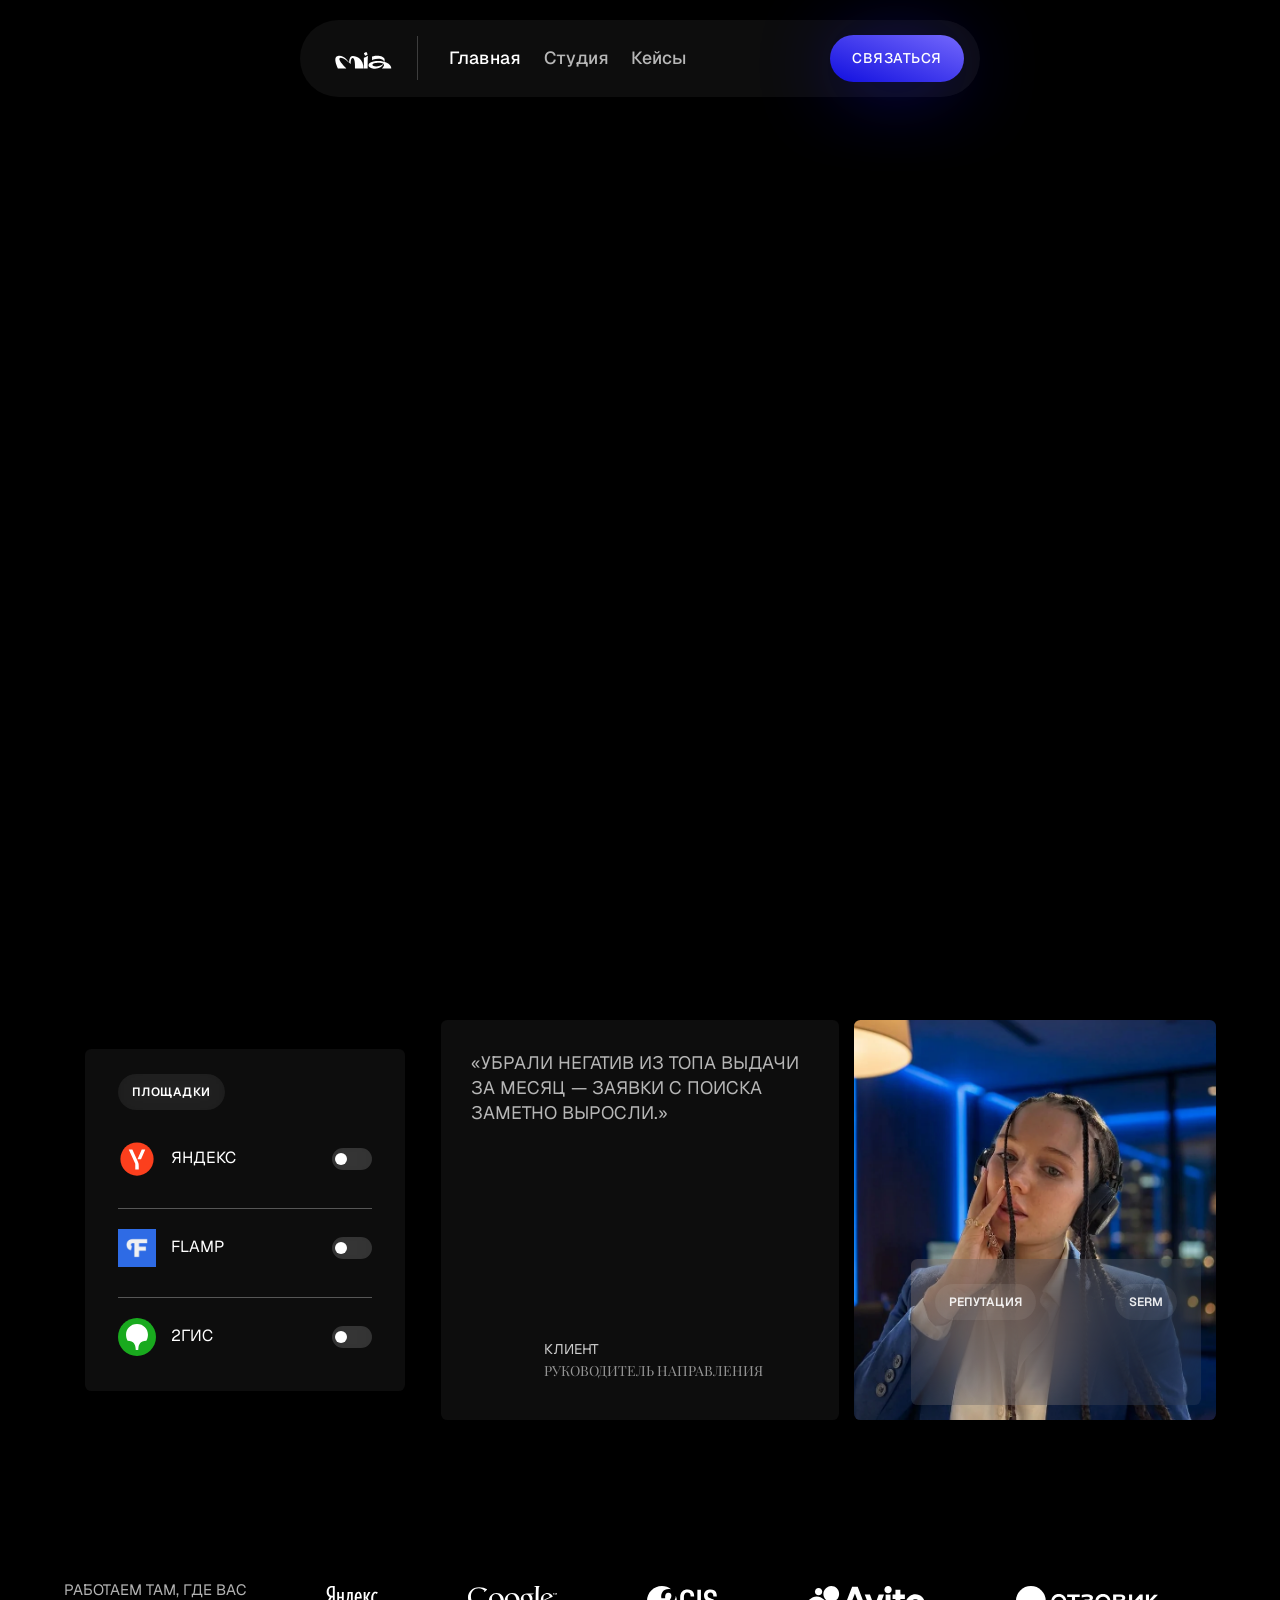
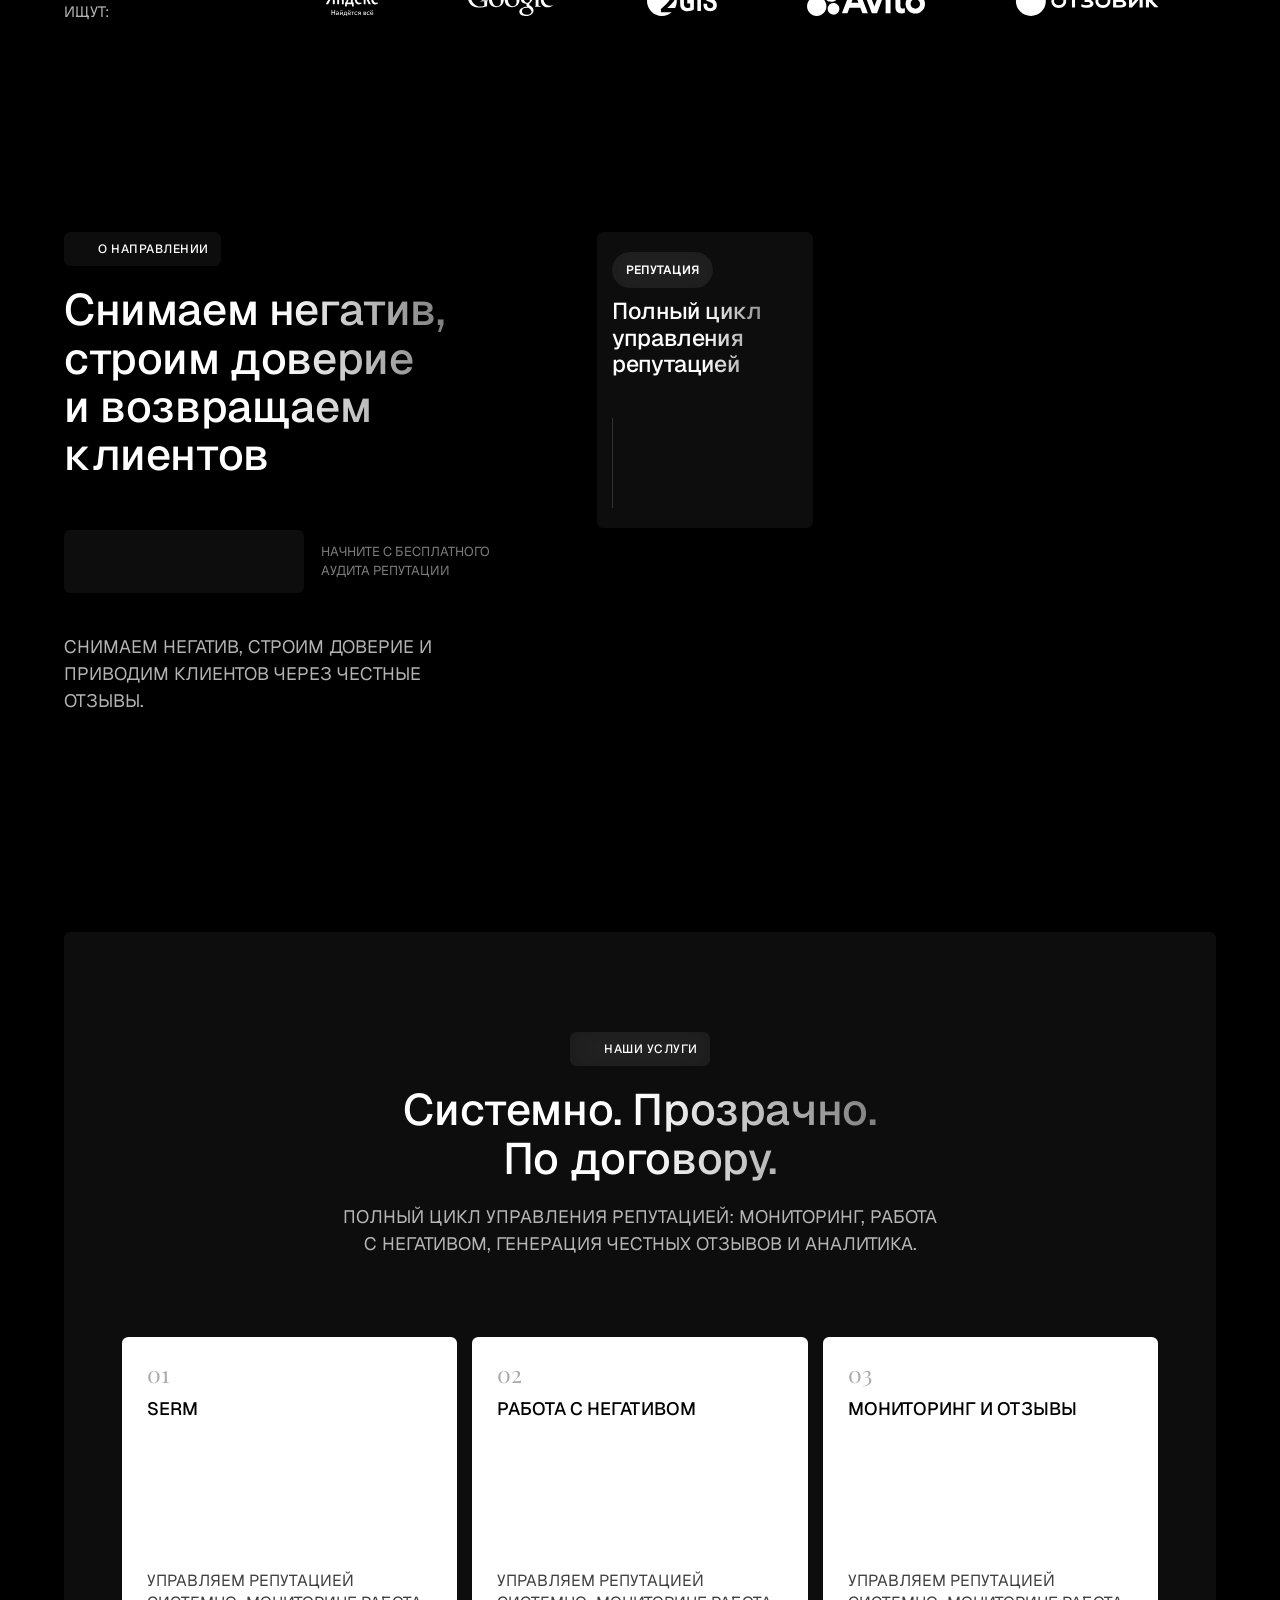
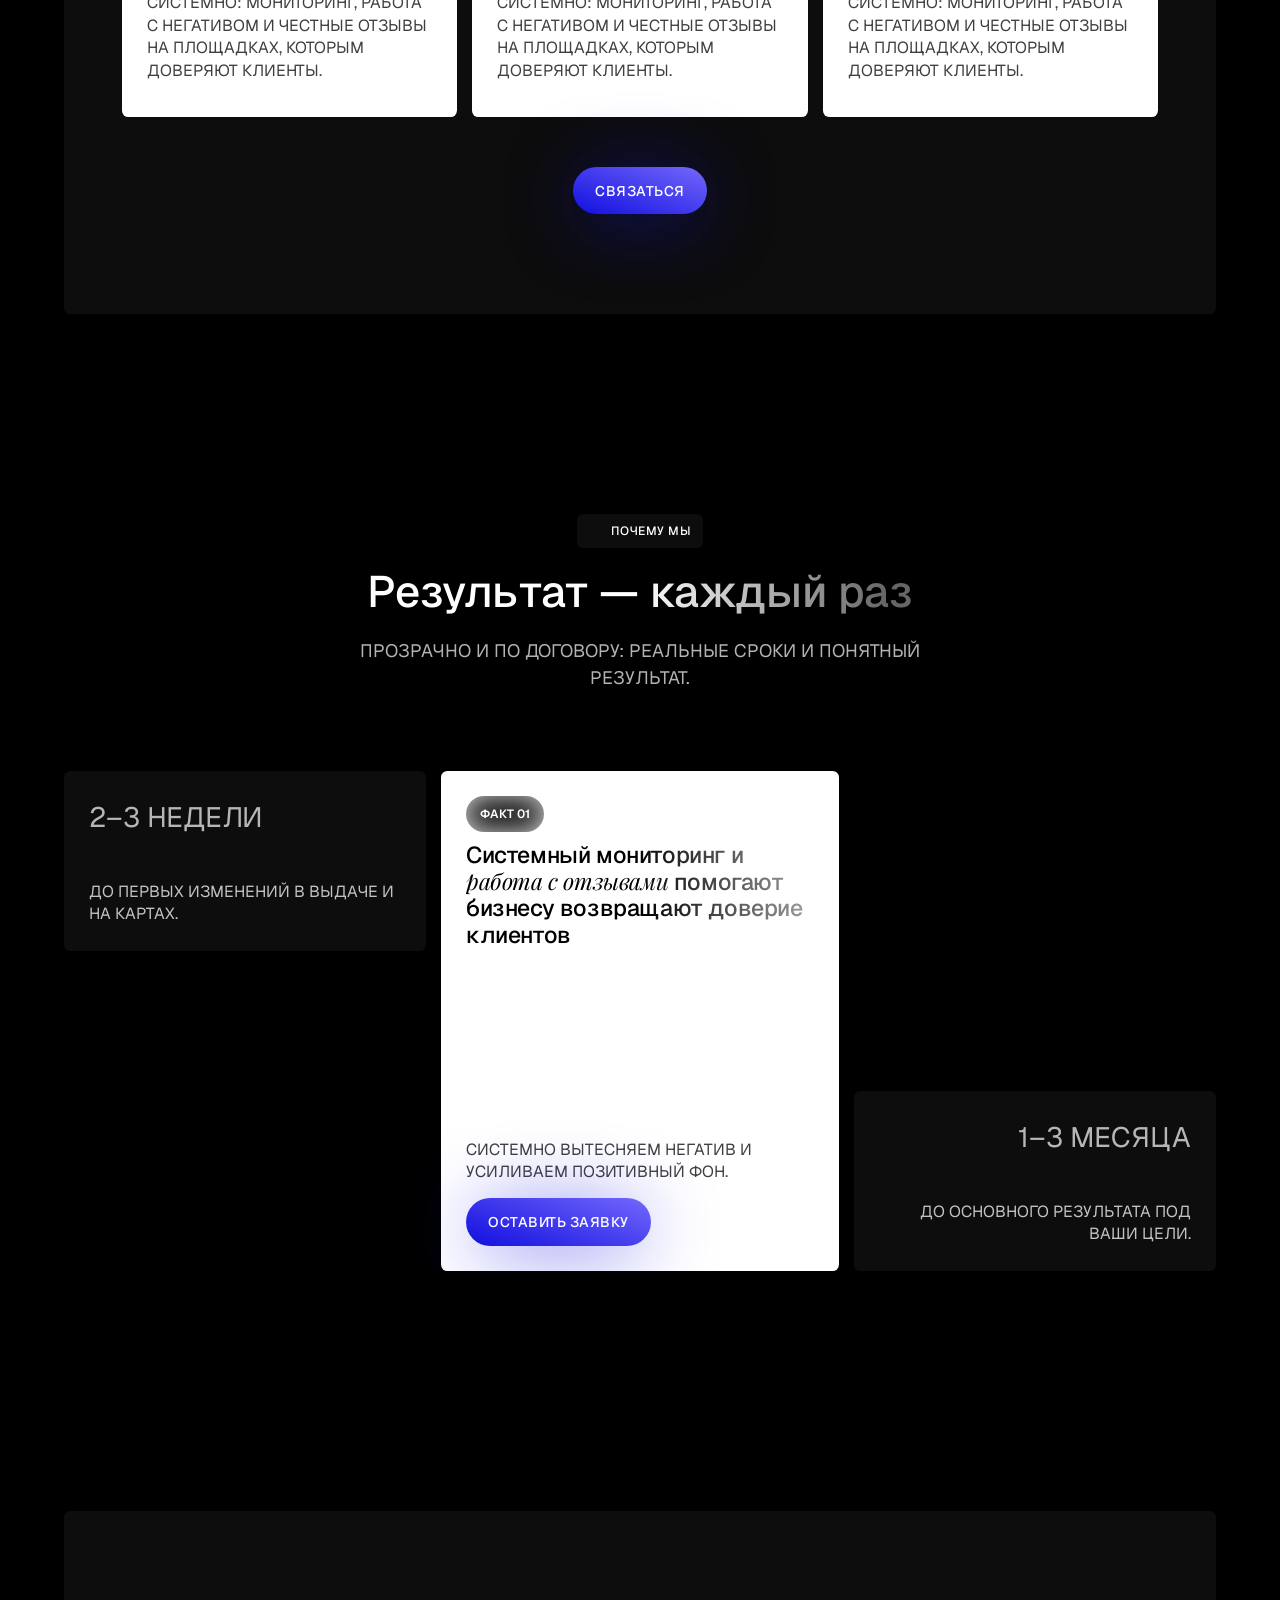
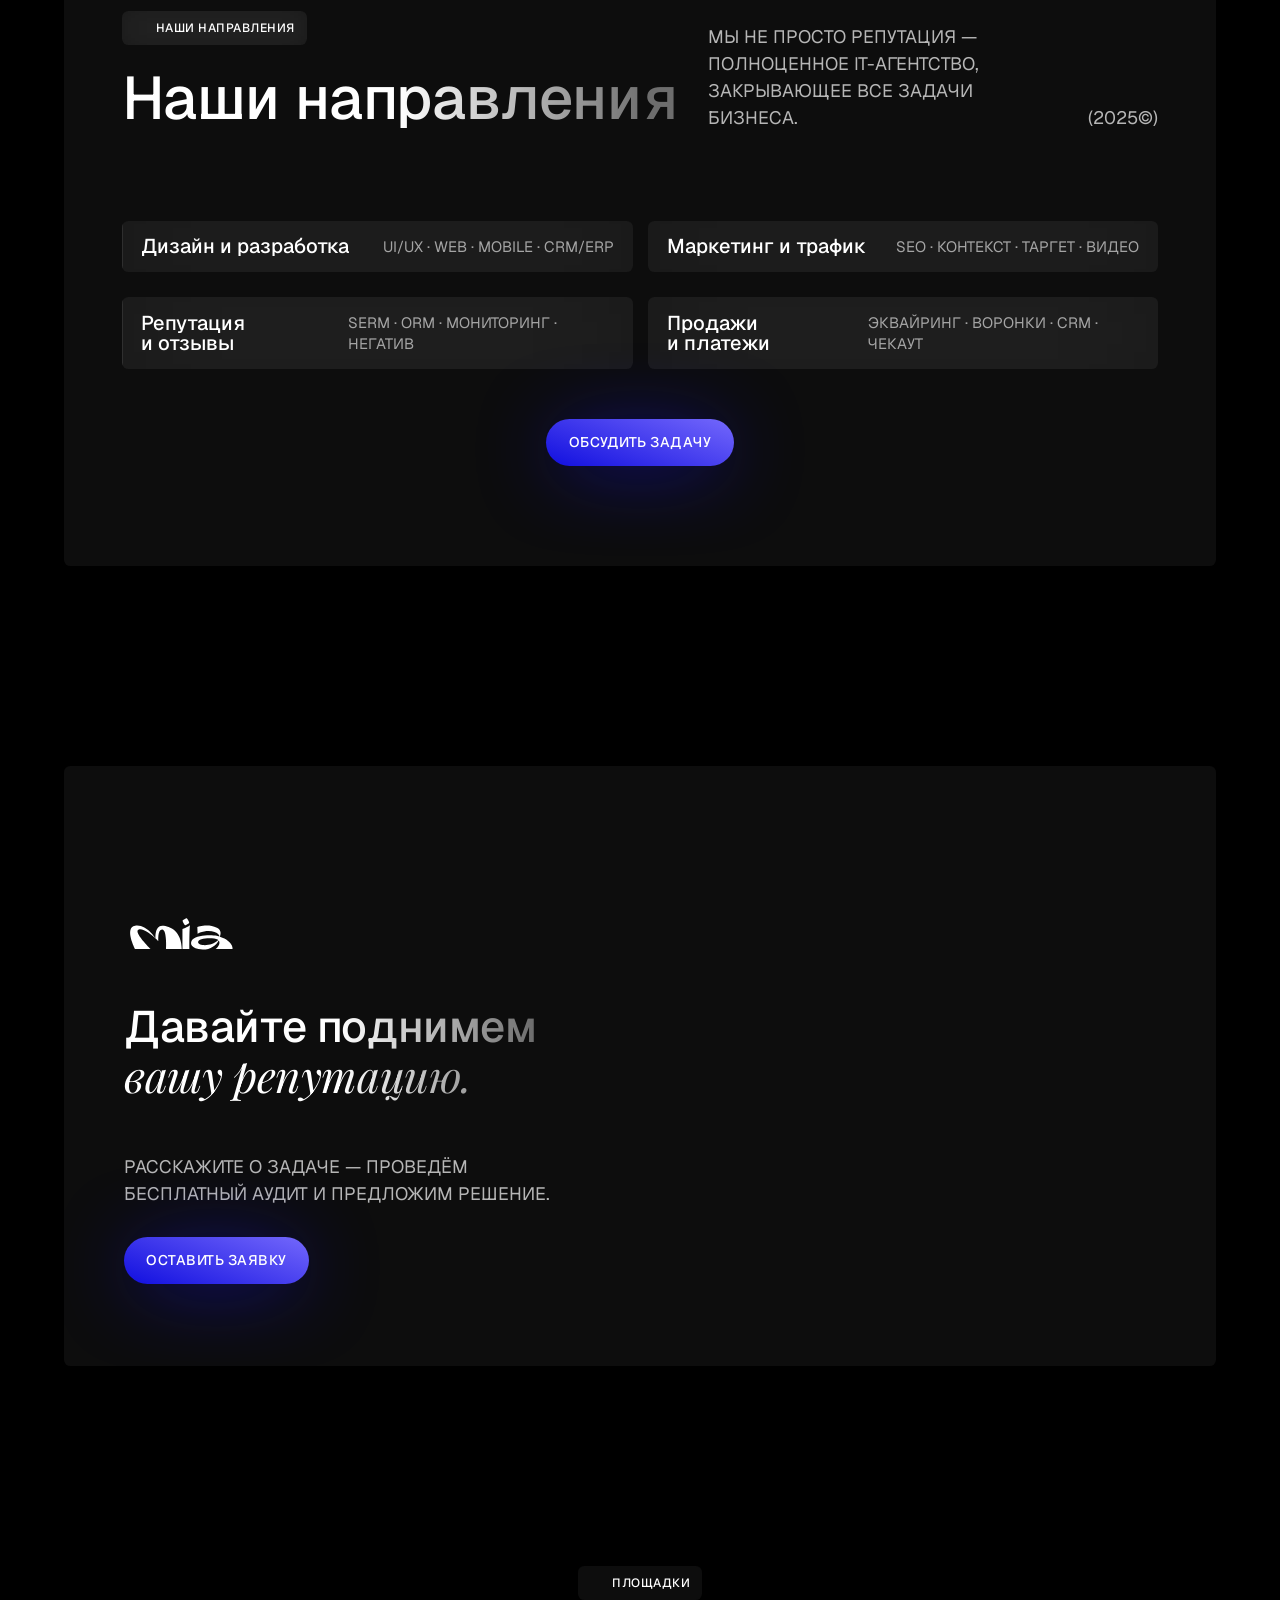
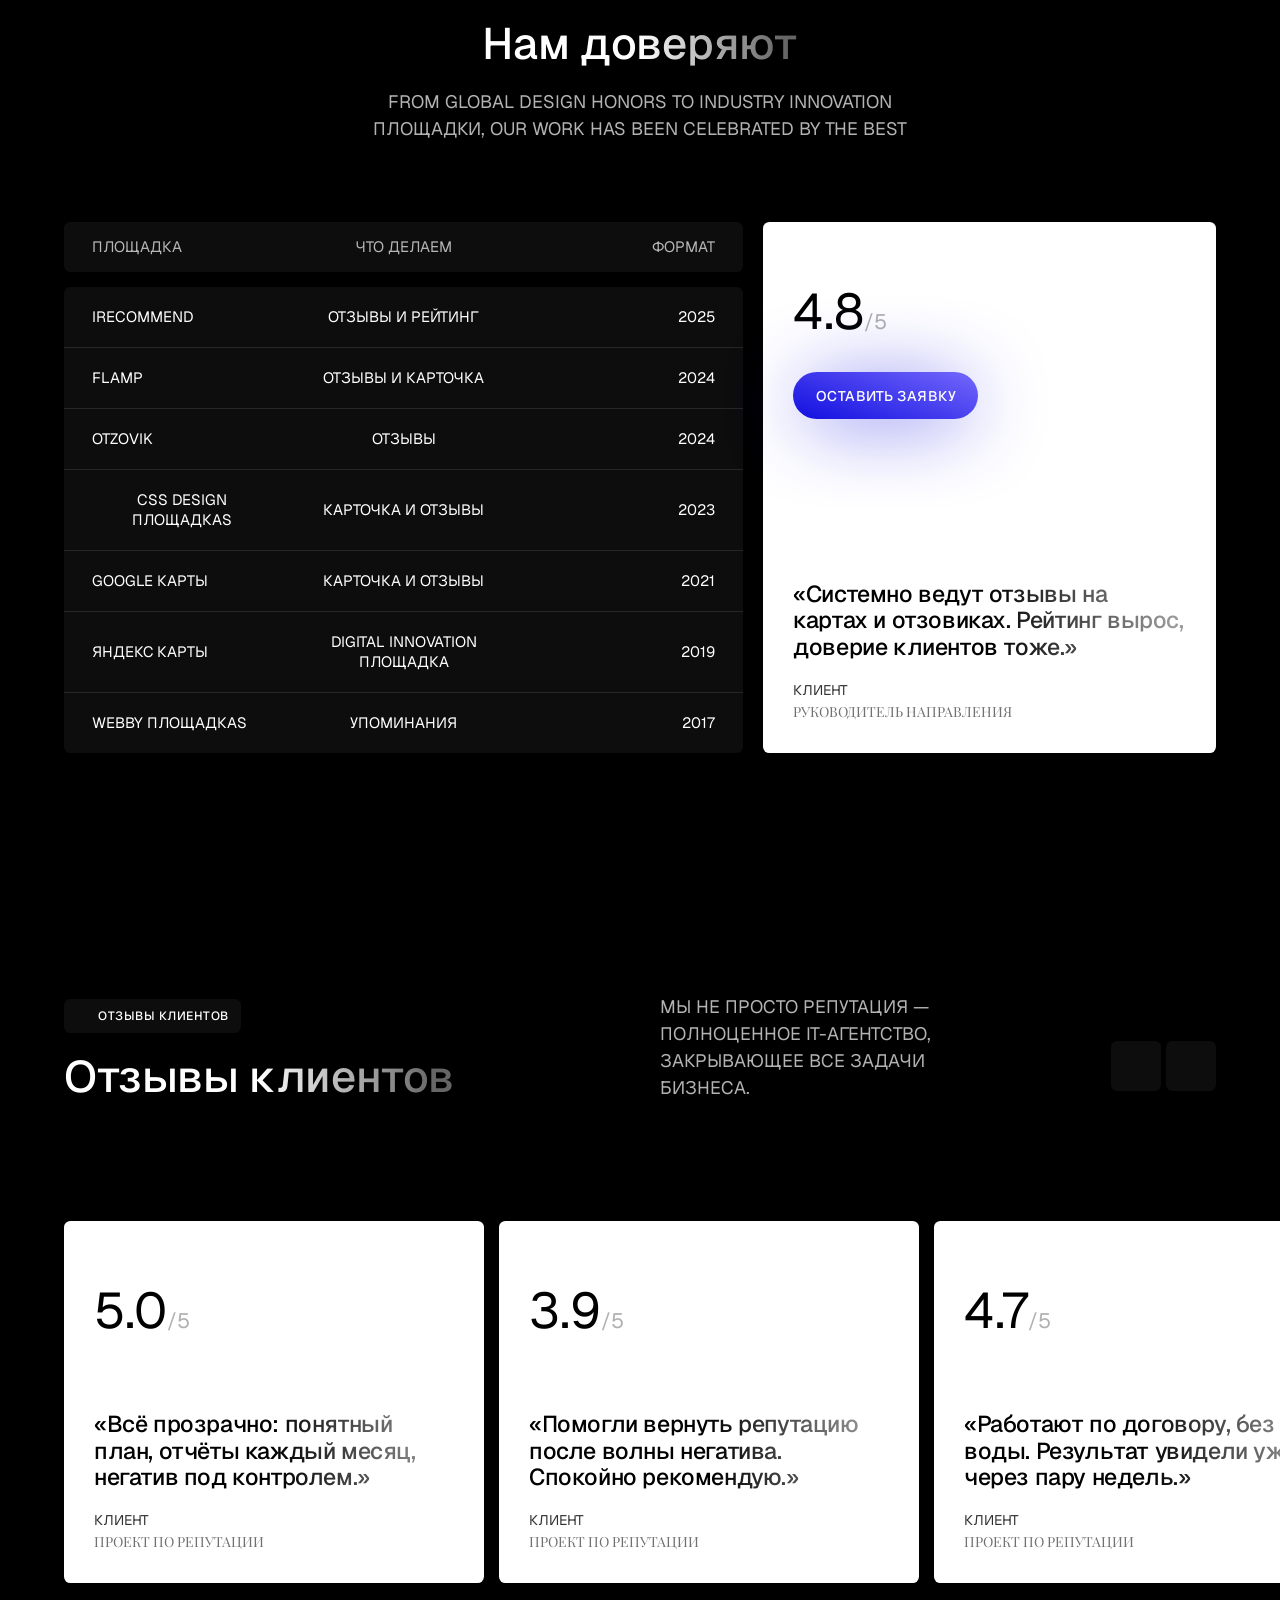
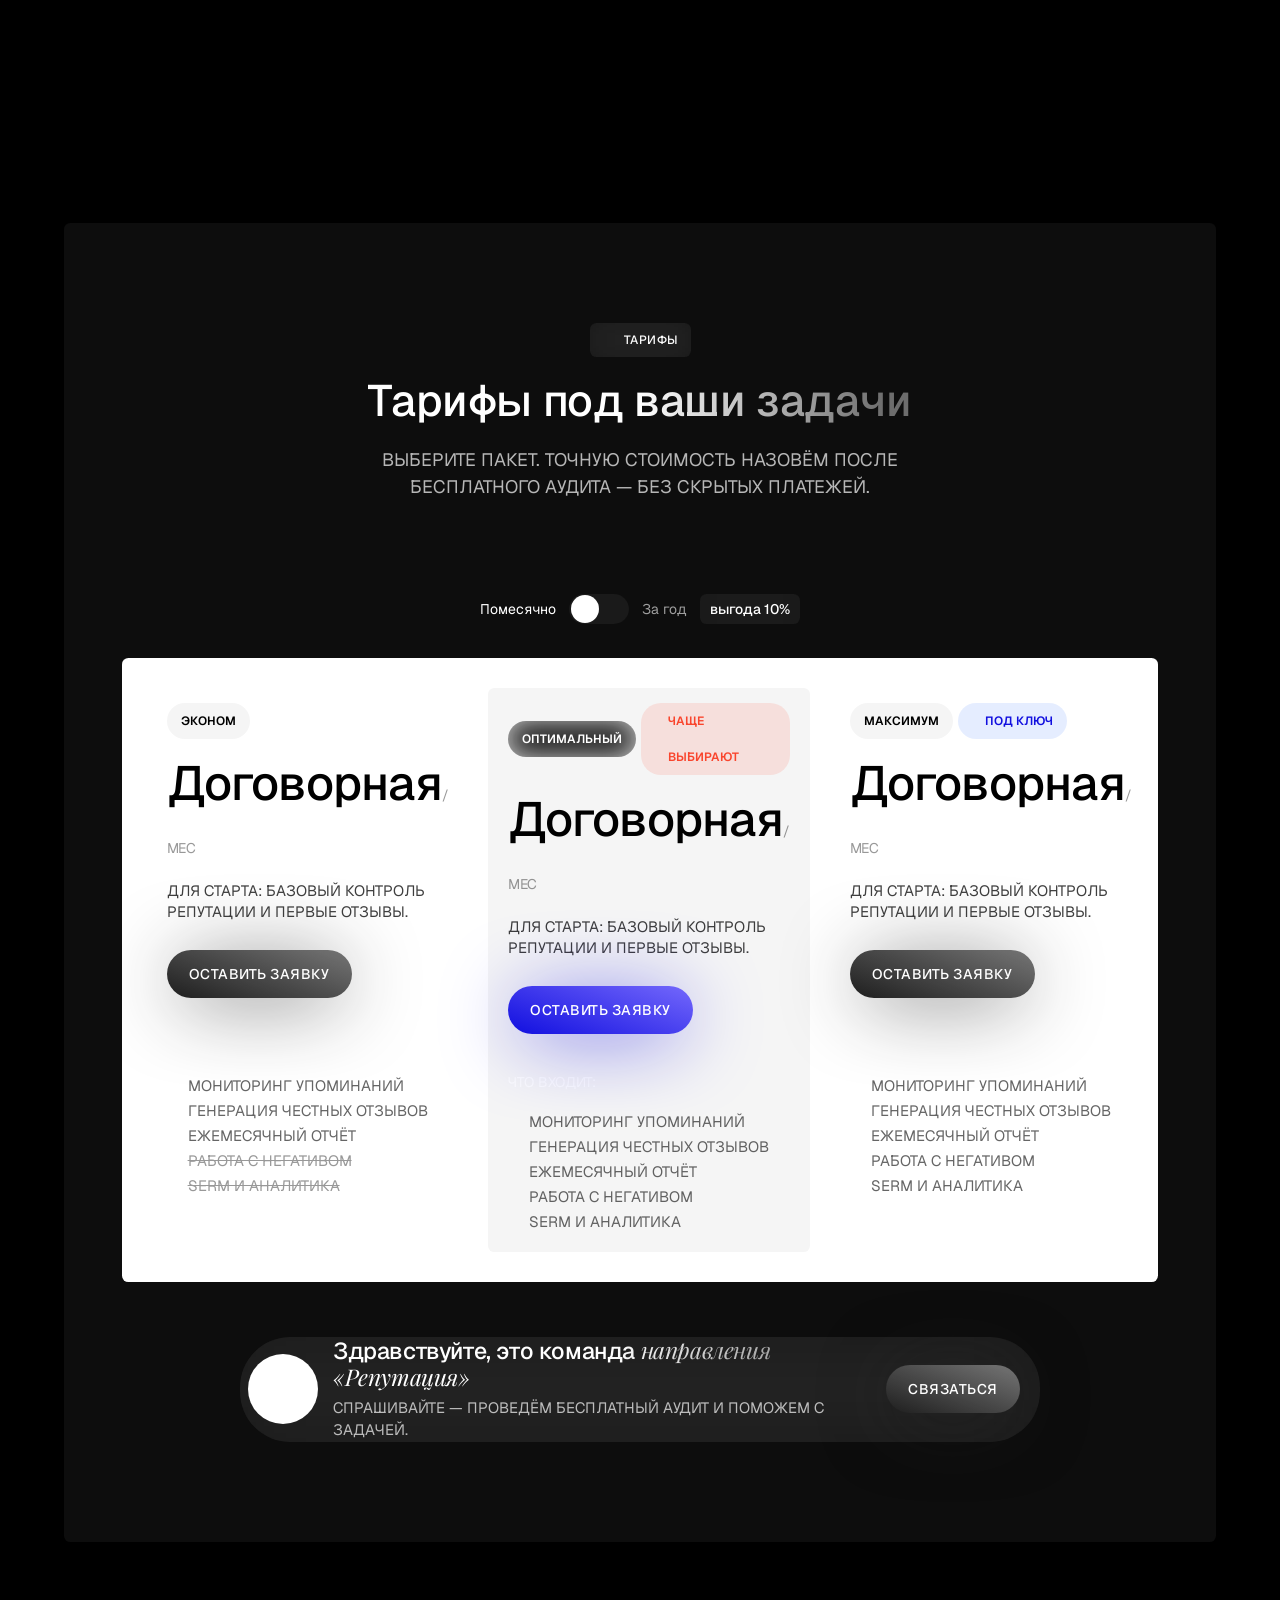
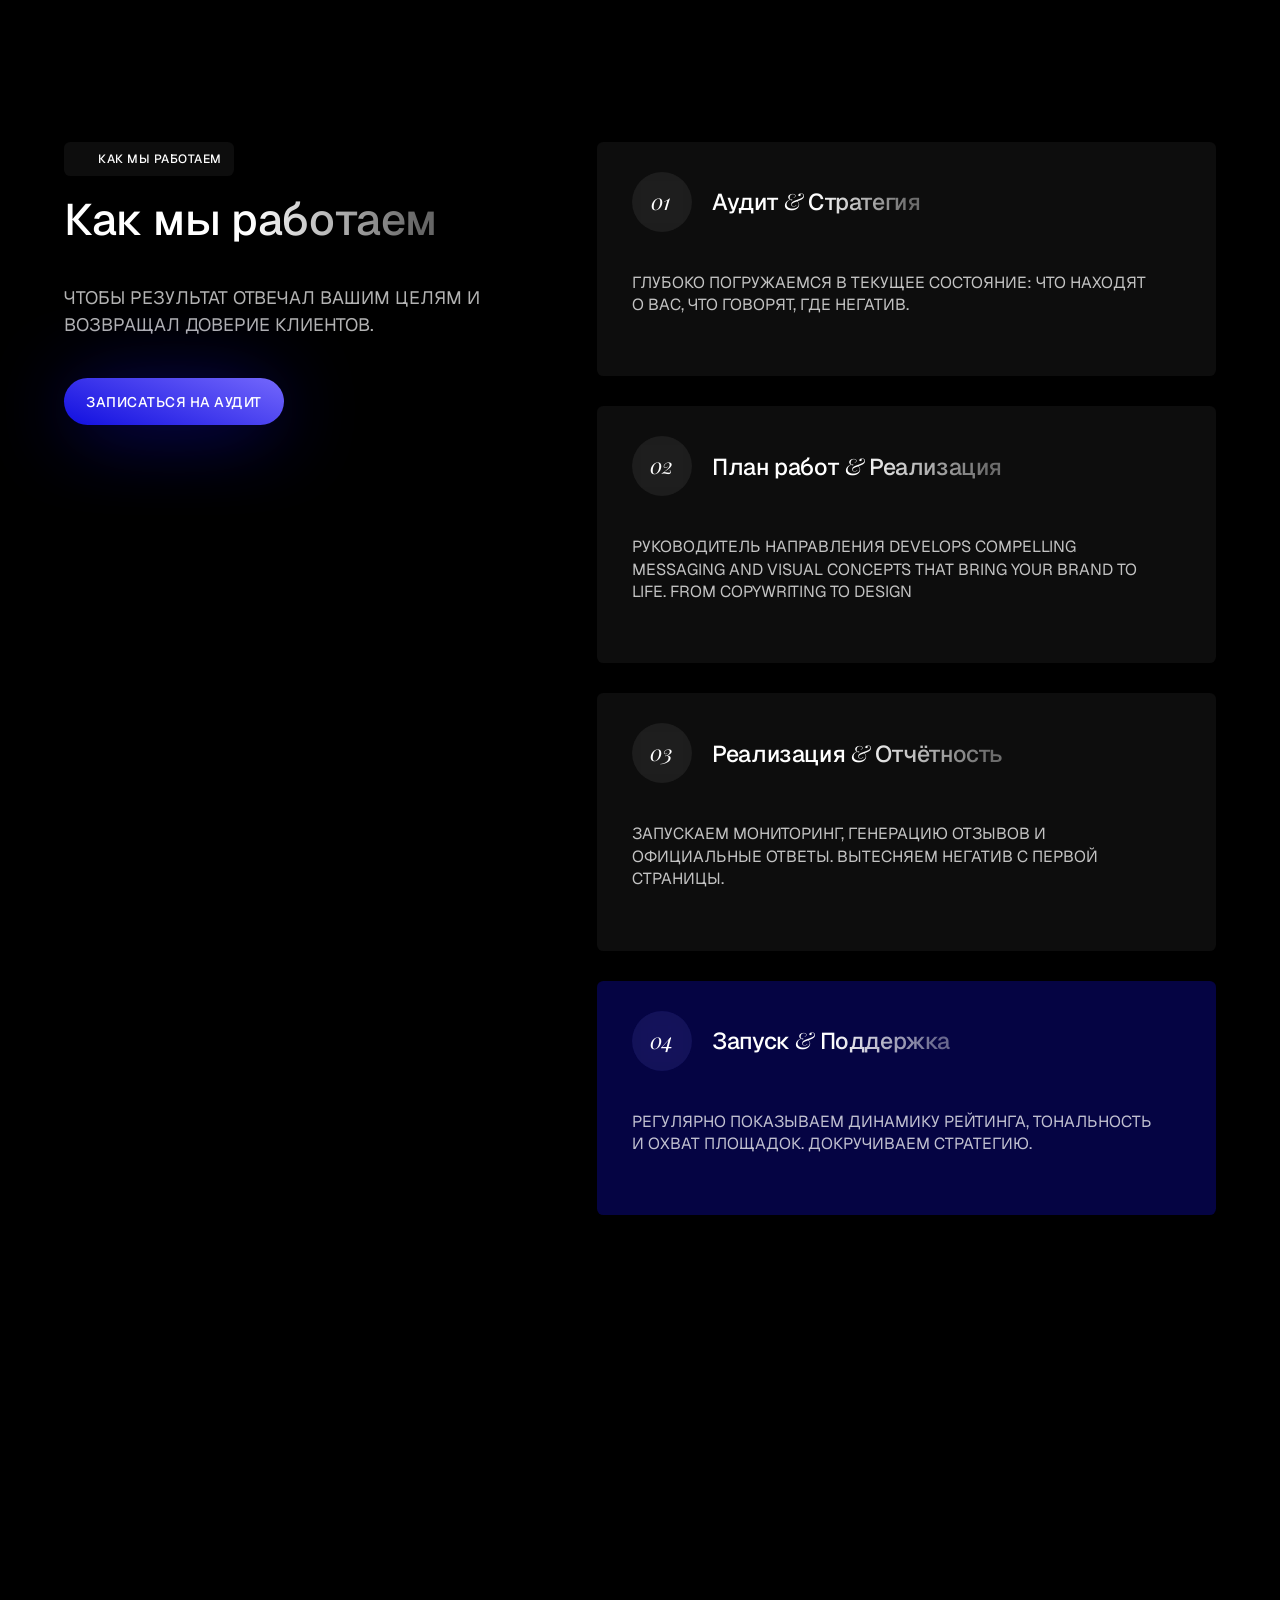
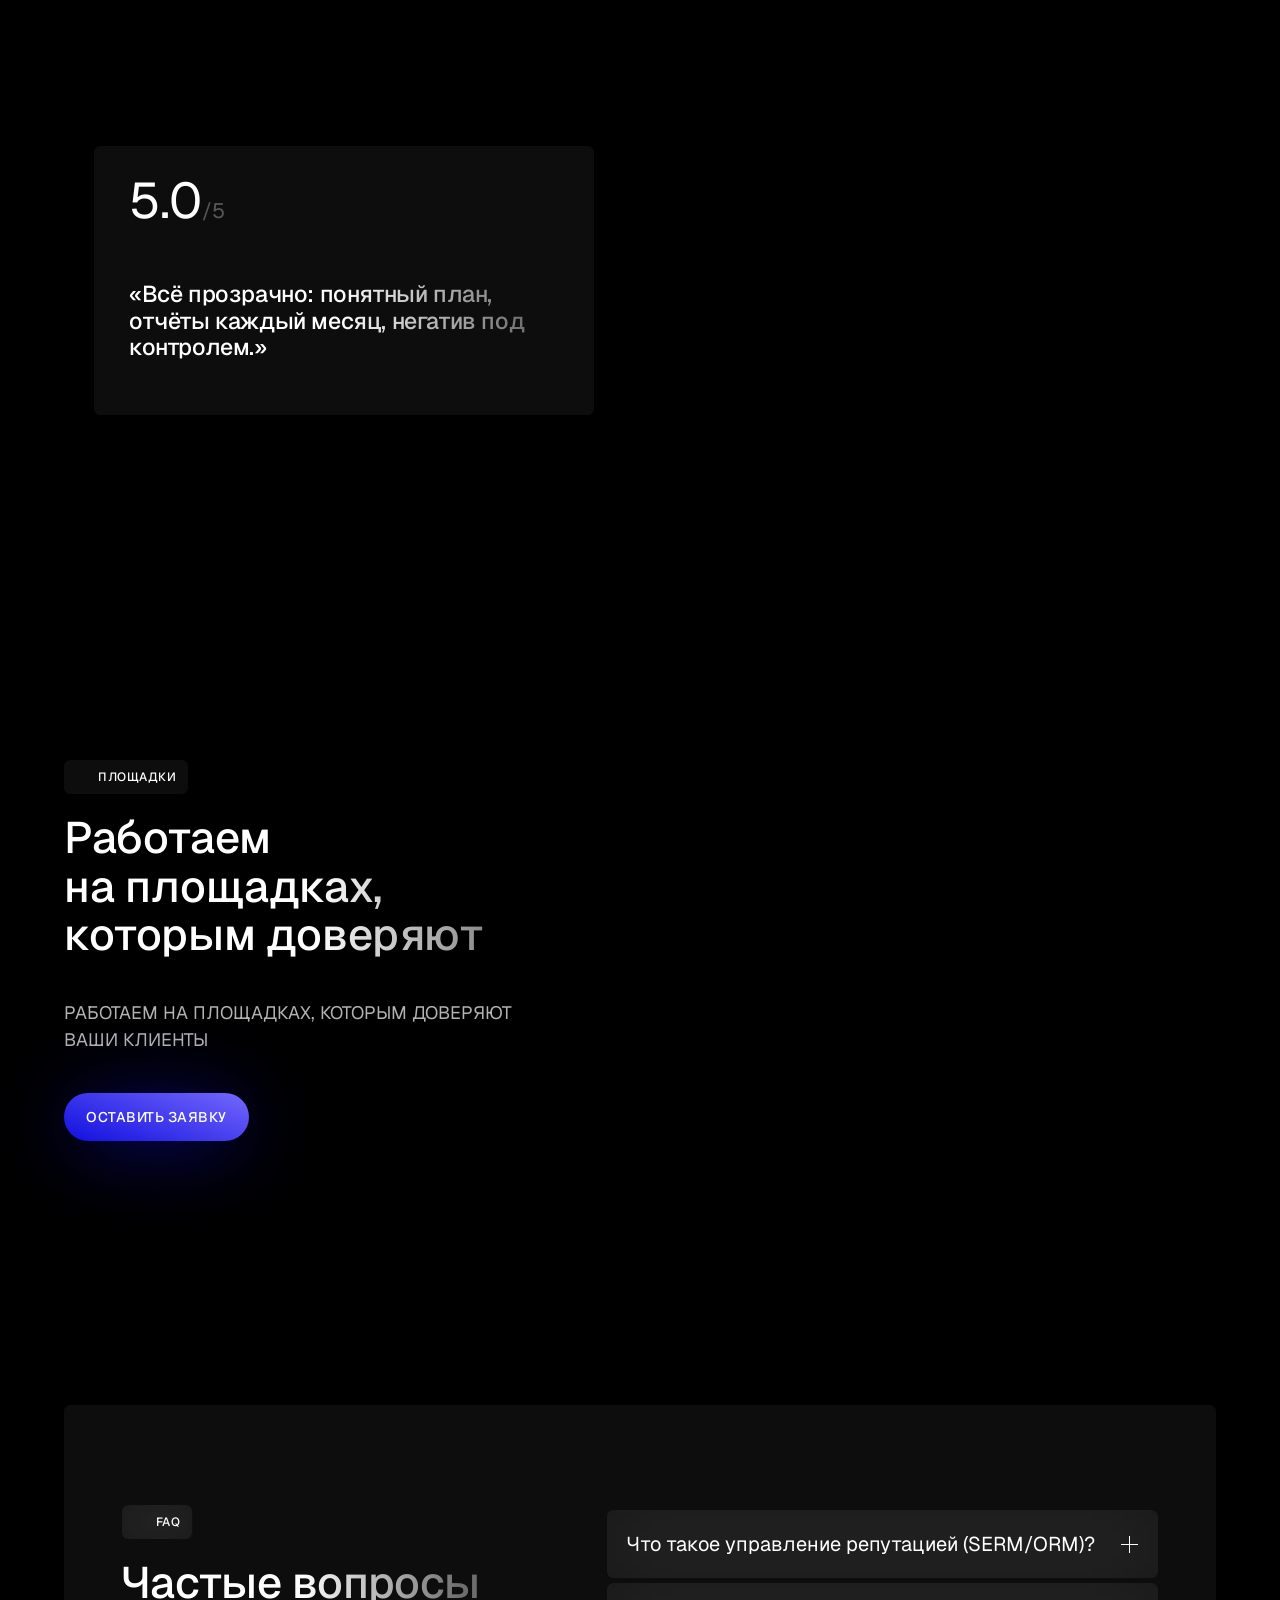
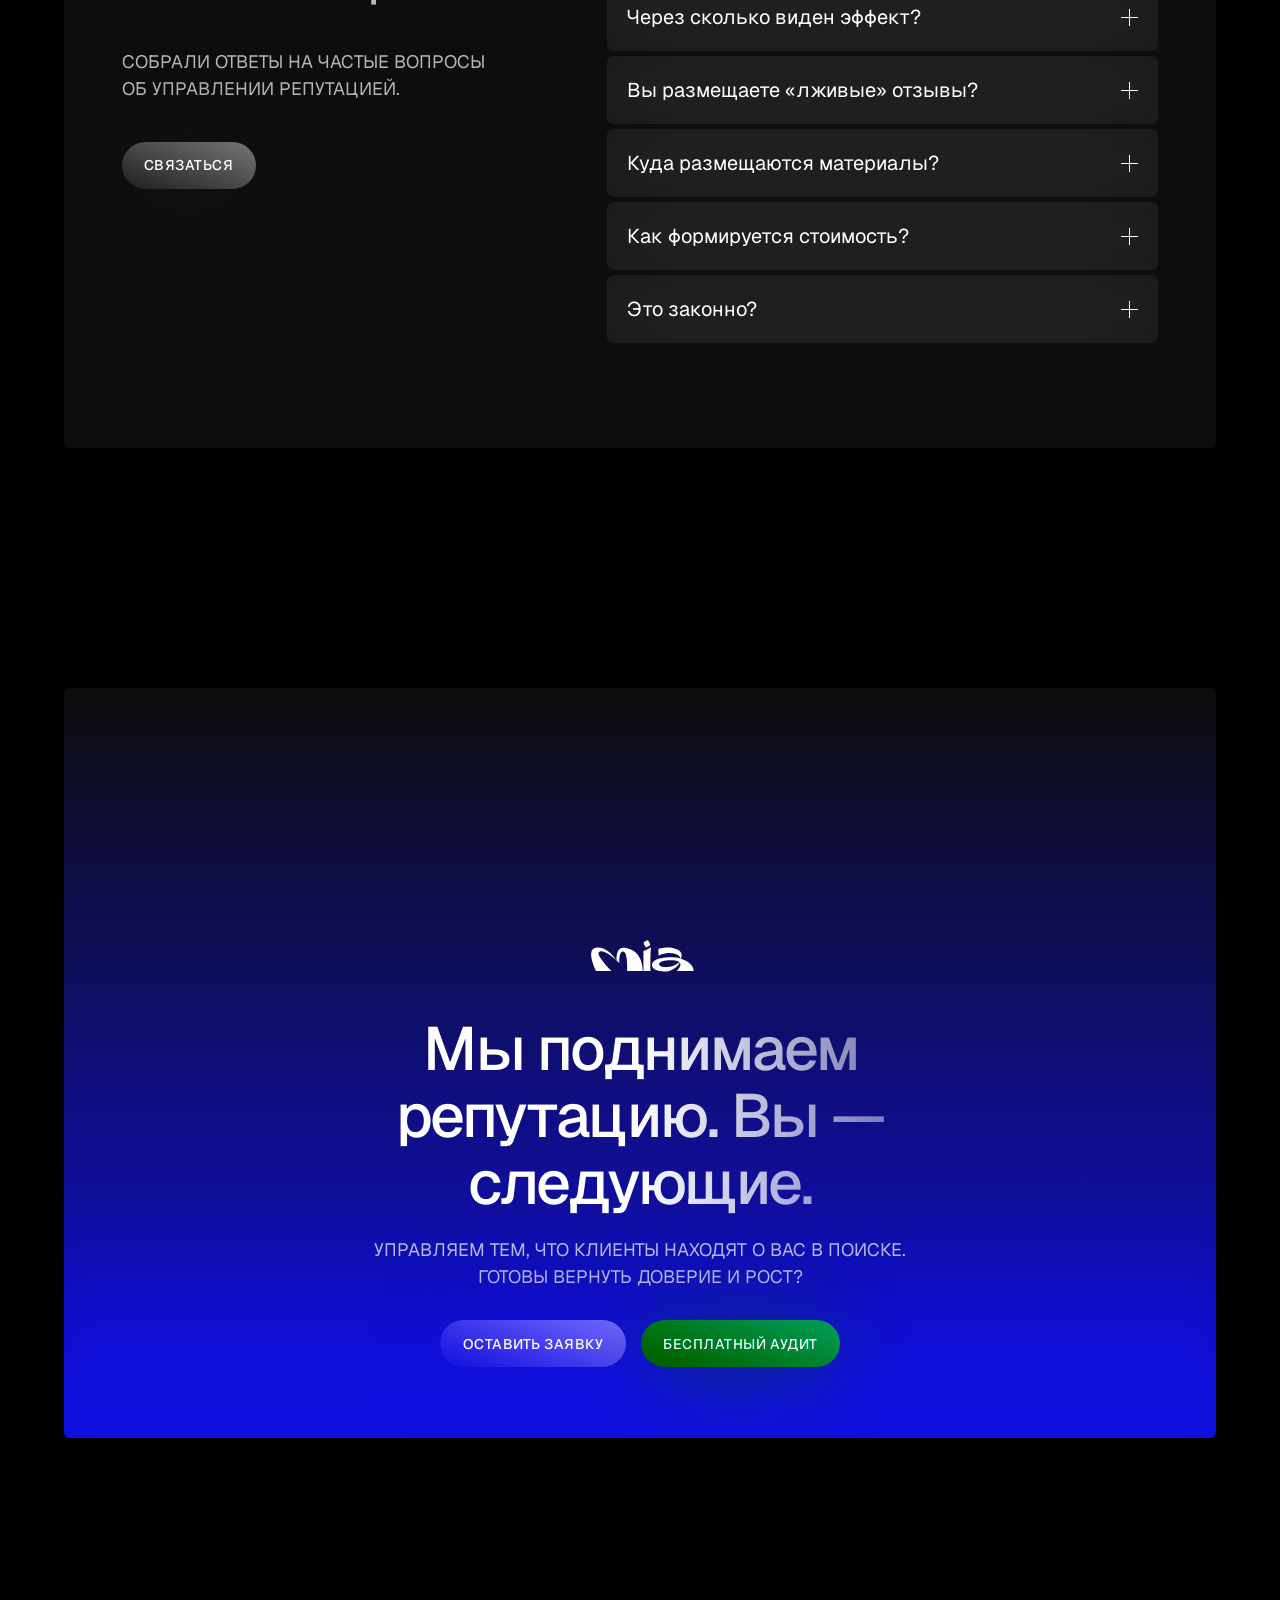
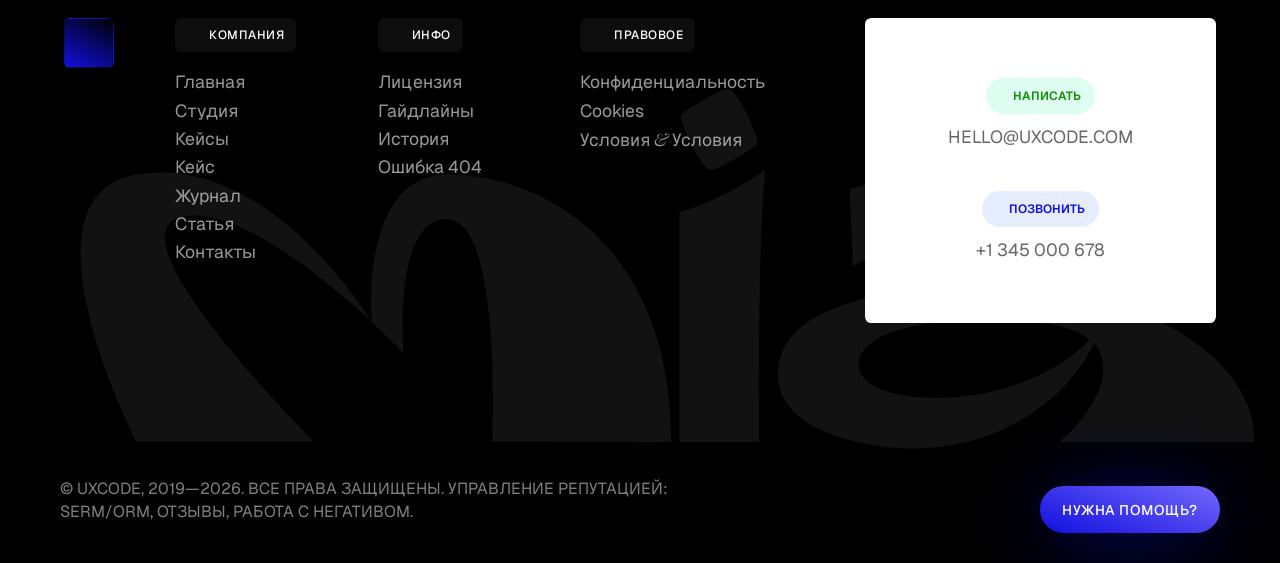
==== commit af49f719: "deploy: update reputation" ====
--- a/index.html
+++ b/index.html
@@ -1,5 +1,5 @@
 <!DOCTYPE html>
-<!-- This site was created in Webflow. https://webflow.com --><!-- Last Published: Thu Nov 06 2025 17:56:16 GMT+0000 (Coordinated Universal Time) --><html data-wf-page="6863db821d218d7a2559e538" data-wf-site="6863db821d218d7a2559e546" lang="en"><head><meta charset="utf-8"/><link crossorigin="anonymous" href="https://cdn.prod.website-files.com" rel="preconnect"/><title>Репутация — UXCODE | SERM, ORM и управление отзывами</title><meta content="UXCODE Reputation — SERM, ORM и управление отзывами: убираем негатив и формируем положительную репутацию бренда в поиске и на отзовиках." name="description"/><meta content="Репутация — UXCODE | SERM, ORM и управление отзывами" property="og:title"/><meta content="UXCODE Reputation — SERM, ORM и управление отзывами: убираем негатив и формируем положительную репутацию бренда в поиске и на отзовиках." property="og:description"/><meta content="Репутация — UXCODE | SERM, ORM и управление отзывами" name="twitter:title"/><meta content="UXCODE Reputation — SERM, ORM и управление отзывами: убираем негатив и формируем положительную репутацию бренда в поиске и на отзовиках." name="twitter:description"/><meta content="website" property="og:type"/><meta content="summary_large_image" name="twitter:card"/><meta content="width=device-width, initial-scale=1" name="viewport"/><link href="assets/css/uxcode-rep.css" rel="stylesheet" type="text/css"/><link href="https://fonts.googleapis.com" rel="preconnect"/><link crossorigin="anonymous" href="https://fonts.gstatic.com" rel="preconnect"/><script src="assets/js/webfont.js" type="text/javascript"></script><script type="text/javascript">WebFont.load({  google: {    families: ["Geist:100,200,300,regular,500,600,700,800,900","Playfair Display:regular,500,600,700,800,900,italic,500italic,600italic,700italic,800italic,900italic"]  }});</script><script type="text/javascript">!function(o,c){var n=c.documentElement,t=" w-mod-";n.className+=t+"js",("ontouchstart"in o||o.DocumentTouch&&c instanceof DocumentTouch)&&(n.className+=t+"touch")}(window,document);</script><link href="https://cdn.prod.website-files.com/6863db821d218d7a2559e546/6863db821d218d7a2559e56b_logo-small.jpg" rel="shortcut icon" type="image/x-icon"/><link href="https://cdn.prod.website-files.com/6863db821d218d7a2559e546/6863db821d218d7a2559e56a_logo.png" rel="apple-touch-icon"/><script>
+<!-- This site was created in Webflow. https://webflow.com --><!-- Last Published: Thu Nov 06 2025 17:56:16 GMT+0000 (Coordinated Universal Time) --><html data-wf-page="6863db821d218d7a2559e538" data-wf-site="6863db821d218d7a2559e546" lang="en"><head><meta charset="utf-8"/><link crossorigin="anonymous" href="https://cdn.prod.website-files.com" rel="preconnect"/><title>Репутация — UXCODE | SERM, ORM и управление отзывами</title><meta content="UXCODE Reputation — SERM, ORM и управление отзывами: убираем негатив и формируем положительную репутацию бренда в поиске и на отзовиках." name="description"/><meta content="Репутация — UXCODE | SERM, ORM и управление отзывами" property="og:title"/><meta content="UXCODE Reputation — SERM, ORM и управление отзывами: убираем негатив и формируем положительную репутацию бренда в поиске и на отзовиках." property="og:description"/><meta content="Репутация — UXCODE | SERM, ORM и управление отзывами" name="twitter:title"/><meta content="UXCODE Reputation — SERM, ORM и управление отзывами: убираем негатив и формируем положительную репутацию бренда в поиске и на отзовиках." name="twitter:description"/><meta content="website" property="og:type"/><meta content="summary_large_image" name="twitter:card"/><meta content="width=device-width, initial-scale=1" name="viewport"/><link href="assets/css/uxcode-rep.css?v=2" rel="stylesheet" type="text/css"/><link href="https://fonts.googleapis.com" rel="preconnect"/><link crossorigin="anonymous" href="https://fonts.gstatic.com" rel="preconnect"/><script src="assets/js/webfont.js" type="text/javascript"></script><script type="text/javascript">WebFont.load({  google: {    families: ["Geist:100,200,300,regular,500,600,700,800,900","Playfair Display:regular,500,600,700,800,900,italic,500italic,600italic,700italic,800italic,900italic"]  }});</script><script type="text/javascript">!function(o,c){var n=c.documentElement,t=" w-mod-";n.className+=t+"js",("ontouchstart"in o||o.DocumentTouch&&c instanceof DocumentTouch)&&(n.className+=t+"touch")}(window,document);</script><link href="https://cdn.prod.website-files.com/6863db821d218d7a2559e546/6863db821d218d7a2559e56b_logo-small.jpg" rel="shortcut icon" type="image/x-icon"/><link href="https://cdn.prod.website-files.com/6863db821d218d7a2559e546/6863db821d218d7a2559e56a_logo.png" rel="apple-touch-icon"/><script>
     function removeExisting() {
         const idsToRemove = ['root', '__framer-badge-container'];
 
@@ -31,4 +31,4 @@
         observer.observe(document, { childList: true, subtree: true });
     });
 </script>
-<style id="ux-killbadge">.w-webflow-badge,.badge-content,.text-badge-wrapper,.badge-wrapper,a[href*="brandjs"],a[href*="webflow.com?utm"]{display:none!important;visibility:hidden!important;opacity:0!important;pointer-events:none!important}</style></head><body><img alt="" class="pattern" loading="lazy" sizes="100vw" src="https://cdn.prod.website-files.com/6863db821d218d7a2559e546/68667cac36c5a127f16195fc_Vector%20(1).webp" srcset="https://cdn.prod.website-files.com/6863db821d218d7a2559e546/68667cac36c5a127f16195fc_Vector%20(1)-p-500.png 500w, https://cdn.prod.website-files.com/6863db821d218d7a2559e546/68667cac36c5a127f16195fc_Vector%20(1)-p-800.png 800w, https://cdn.prod.website-files.com/6863db821d218d7a2559e546/68667cac36c5a127f16195fc_Vector%20(1)-p-1080.png 1080w, https://cdn.prod.website-files.com/6863db821d218d7a2559e546/68667cac36c5a127f16195fc_Vector%20(1)-p-1600.webp 1600w, https://cdn.prod.website-files.com/6863db821d218d7a2559e546/68667cac36c5a127f16195fc_Vector%20(1)-p-2000.webp 2000w, https://cdn.prod.website-files.com/6863db821d218d7a2559e546/68667cac36c5a127f16195fc_Vector%20(1)-p-2600.webp 2600w, https://cdn.prod.website-files.com/6863db821d218d7a2559e546/68667cac36c5a127f16195fc_Vector%20(1)-p-3200.webp 3200w, https://cdn.prod.website-files.com/6863db821d218d7a2559e546/68667cac36c5a127f16195fc_Vector%20(1).webp 5288w" width="1508"/><img alt="" class="lighting" loading="lazy" sizes="100vw" src="https://cdn.prod.website-files.com/6863db821d218d7a2559e546/68667ac265230fa34d37b380_hero.webp" srcset="https://cdn.prod.website-files.com/6863db821d218d7a2559e546/68667ac265230fa34d37b380_hero-p-500.webp 500w, https://cdn.prod.website-files.com/6863db821d218d7a2559e546/68667ac265230fa34d37b380_hero-p-800.webp 800w, https://cdn.prod.website-files.com/6863db821d218d7a2559e546/68667ac265230fa34d37b380_hero-p-1080.webp 1080w, https://cdn.prod.website-files.com/6863db821d218d7a2559e546/68667ac265230fa34d37b380_hero-p-1600.webp 1600w, https://cdn.prod.website-files.com/6863db821d218d7a2559e546/68667ac265230fa34d37b380_hero-p-2000.webp 2000w, https://cdn.prod.website-files.com/6863db821d218d7a2559e546/68667ac265230fa34d37b380_hero-p-2600.webp 2600w, https://cdn.prod.website-files.com/6863db821d218d7a2559e546/68667ac265230fa34d37b380_hero-p-3200.webp 3200w, https://cdn.prod.website-files.com/6863db821d218d7a2559e546/68667ac265230fa34d37b380_hero.webp 4489w" width="1508"/><div class="overlay first all-page"></div><div class="navigation-wrapper"><div class="navbar-component w-nav" data-animation="default" data-collapse="medium" data-duration="400" data-easing="ease" data-easing2="ease" data-w-id="2ec87728-4b9f-a5bf-eacf-e9e9575fcd6a" role="banner"><div class="new-container"><a aria-current="page" class="logo-link-main w-nav-brand w--current" href="https://uxcode.studio/"><div><img alt="Untitled UI logotext" class="logotype" loading="lazy" src="assets/img/uxcode-logo.svg"/></div></a><nav class="navbar-menu w-nav-menu" role="navigation"><div class="menu-right"><div class="menu-left"><a aria-current="page" class="navbar-link w-nav-link w--current" href="https://uxcode.studio/">Главная</a><a class="navbar-link w-nav-link" href="https://uxcode.studio/about">Студия</a><a class="navbar-link w-nav-link" href="cases.html">Кейсы</a></div></div></nav><div class="button-flex-left"><a class="button first on-nav w-button" href="https://uxcode.studio/contact">Связаться</a><div class="menu-button-new w-nav-button"><div class="icon-component"><div class="line-top"></div><div class="line-midddle"><div class="line-middle-inner"></div></div><div class="line-bottom"></div></div></div></div></div></div></div><div class="page-wrapper"><section class="hero" data-w-id="bf9ab2e2-8ce1-d5ef-a4bb-64a206d27483"><div class="container"><div class="hero-column"><div class="max-w-width" id="w-node-d184197a-e3b2-3456-38da-d1241da2df3e-2559e538"><div class="top-text" data-w-id="cc4bc4b9-3fd8-9621-1de2-e0b7a0bf1285" style="opacity:0">Репутация · SERM / ORM</div><h1 class="display-1" data-w-id="6b4f9255-2b7e-e6bc-76d5-b0e49087b85c" style="opacity:0">Превращаем негатив в&nbsp;рост, <span class="other-font">а&nbsp;молчание — в&nbsp;рекомендации</span></h1><div class="margin-50"><p class="second-title" data-w-id="847a040c-c295-9635-9c82-572106cd7203" style="opacity:0">Снимаем негатив, строим доверие и&nbsp;приводим клиентов через честные отзывы на&nbsp;площадках, которым доверяют.</p></div><div class="margin-30" data-w-id="4c25a1b6-df10-f474-31b4-08ca1d59a136" style="opacity:0"><div class="button-flex"><a class="button first w-button" href="/contact">Оставить заявку</a></div></div></div><img alt="" class="shape" data-w-id="47669dca-6430-057e-8951-2db25ddb6509" loading="lazy" sizes="(max-width: 767px) 100vw, 750px" src="https://cdn.prod.website-files.com/6863db821d218d7a2559e546/68668aff90c6187b43f674fe_shape-3.webp" srcset="https://cdn.prod.website-files.com/6863db821d218d7a2559e546/68668aff90c6187b43f674fe_shape-3-p-500.webp 500w, https://cdn.prod.website-files.com/6863db821d218d7a2559e546/68668aff90c6187b43f674fe_shape-3-p-800.webp 800w, https://cdn.prod.website-files.com/6863db821d218d7a2559e546/68668aff90c6187b43f674fe_shape-3-p-1080.webp 1080w, https://cdn.prod.website-files.com/6863db821d218d7a2559e546/68668aff90c6187b43f674fe_shape-3-p-1600.webp 1600w, https://cdn.prod.website-files.com/6863db821d218d7a2559e546/68668aff90c6187b43f674fe_shape-3.webp 1853w" style="opacity:0" width="750"/></div></div><div class="logo-absolute"><div class="w-layout-grid logo-grid" data-w-id="b6c92d62-c40a-6e4b-ac8b-672462c0ea3c" style="opacity:0"></div></div><img alt="" class="plus-icon" loading="lazy" src="https://cdn.prod.website-files.com/6863db821d218d7a2559e546/6867a973492ead56dfadbe8a_icons8-plus-240.webp" width="120"/><img alt="" class="plus-icon second" loading="lazy" src="https://cdn.prod.website-files.com/6863db821d218d7a2559e546/6867a973492ead56dfadbe8a_icons8-plus-240.webp" width="120"/><img alt="" class="plus-icon fourht" loading="lazy" src="https://cdn.prod.website-files.com/6863db821d218d7a2559e546/6867a973492ead56dfadbe8a_icons8-plus-240.webp" width="120"/><img alt="" class="plus-icon third" loading="lazy" src="https://cdn.prod.website-files.com/6863db821d218d7a2559e546/6867a973492ead56dfadbe8a_icons8-plus-240.webp" width="120"/></section><div class="page-content"><div class="section"><img alt="" class="aboslute-shape" loading="lazy" sizes="(max-width: 479px) 100vw, 280px" src="https://cdn.prod.website-files.com/6863db821d218d7a2559e546/68668d5a8e442710f940458a_shape-4.webp" srcset="https://cdn.prod.website-files.com/6863db821d218d7a2559e546/68668d5a8e442710f940458a_shape-4-p-500.webp 500w, https://cdn.prod.website-files.com/6863db821d218d7a2559e546/68668d5a8e442710f940458a_shape-4-p-800.webp 800w, https://cdn.prod.website-files.com/6863db821d218d7a2559e546/68668d5a8e442710f940458a_shape-4.webp 969w" width="280"/><div class="container"></div><div class="container"><div class="_3-column-grid"><div class="center-card" id="w-node-_09372fdb-4fb0-0f02-cd5d-798efc3744aa-2559e538"><div class="bank-snipper" data-w-id="2c07f96f-5c88-437c-8ee5-d44418c992e1"><h2 class="main-top first">Площадки</h2><div class="bank-grid algin-right"><div class="logo-left" id="w-node-_2c07f96f-5c88-437c-8ee5-d44418c992e3-2559e538"><img alt="" class="bank-logo" id="w-node-_2c07f96f-5c88-437c-8ee5-d44418c992e4-2559e538" src="assets/img/platforms/yandex.svg" width="40"/><div class="rows gap-0-25"><h2 class="app-title" id="w-node-_2c07f96f-5c88-437c-8ee5-d44418c992e6-2559e538">Яндекс</h2><div class="placehorder-line _01" id="w-node-_2c07f96f-5c88-437c-8ee5-d44418c992e8-2559e538" style="width:0%"></div></div></div><div class="switcher" id="w-node-_2c07f96f-5c88-437c-8ee5-d44418c992e9-2559e538"><div class="toggle-circle toggle-first"></div></div></div><div class="bank-grid algin-right second"><div class="logo-left" id="w-node-_2c07f96f-5c88-437c-8ee5-d44418c992ec-2559e538"><img alt="" class="bank-logo" id="w-node-_2c07f96f-5c88-437c-8ee5-d44418c992ed-2559e538" src="assets/img/platforms/flamp.png" width="40"/><div class="rows gap-0-25"><h2 class="app-title" id="w-node-_2c07f96f-5c88-437c-8ee5-d44418c992ef-2559e538">Flamp</h2><div class="placehorder-line _02" id="w-node-_2c07f96f-5c88-437c-8ee5-d44418c992f1-2559e538" style="width:0%"></div></div></div><div class="switcher" id="w-node-_2c07f96f-5c88-437c-8ee5-d44418c992f2-2559e538"><div class="toggle-circle toggle-second"></div></div></div><div class="bank-grid algin-right second no-bottom"><div class="logo-left" id="w-node-_2c07f96f-5c88-437c-8ee5-d44418c992f5-2559e538"><img alt="" class="bank-logo" id="w-node-_2c07f96f-5c88-437c-8ee5-d44418c992f6-2559e538" src="assets/img/platforms/2gis.svg" width="40"/><div class="rows gap-0-25"><h2 class="app-title" id="w-node-_2c07f96f-5c88-437c-8ee5-d44418c992f8-2559e538">2ГИС</h2><div class="placehorder-line _03" id="w-node-_2c07f96f-5c88-437c-8ee5-d44418c992fa-2559e538" style="width:0%"></div></div></div><div class="switcher" id="w-node-_2c07f96f-5c88-437c-8ee5-d44418c992fb-2559e538"><div class="toggle-circle toggle-third"></div></div></div></div><div class="background-video w-background-video w-background-video-atom" data-autoplay="true" data-loop="true" data-poster-url="https://cdn.prod.website-files.com/6863db821d218d7a2559e546%2F6867b9548219f1488ac29d29_Futuristic%20Virtual%20Reality%20Experience-poster-00001.jpg" data-video-urls="https://cdn.prod.website-files.com/6863db821d218d7a2559e546%2F6867b9548219f1488ac29d29_Futuristic%20Virtual%20Reality%20Experience-transcode.mp4,https://cdn.prod.website-files.com/6863db821d218d7a2559e546%2F6867b9548219f1488ac29d29_Futuristic%20Virtual%20Reality%20Experience-transcode.webm" data-wf-ignore="true"><video autoplay="" data-object-fit="cover" data-wf-ignore="true" id="60f628c0-16f4-515f-7a3a-a74e886fa899-video" loop="" muted="" playsinline="" style='background-image:url("https://cdn.prod.website-files.com/6863db821d218d7a2559e546%2F6867b9548219f1488ac29d29_Futuristic%20Virtual%20Reality%20Experience-poster-00001.jpg")'><source data-wf-ignore="true" src="https://cdn.prod.website-files.com/6863db821d218d7a2559e546%2F6867b9548219f1488ac29d29_Futuristic%20Virtual%20Reality%20Experience-transcode.mp4"/><source data-wf-ignore="true" src="https://cdn.prod.website-files.com/6863db821d218d7a2559e546%2F6867b9548219f1488ac29d29_Futuristic%20Virtual%20Reality%20Experience-transcode.webm"/></video></div><div class="background-overlay"></div></div><div class="testimonials-card"><div><p class="second-title title-third">«Убрали негатив из топа выдачи за месяц — заявки с поиска заметно выросли.»</p></div><div><div class="author-flex left"><div class="author-photo third"></div><h2 class="second-title title-second">Клиент<br/>‍<span class="other-font lighter">Руководитель направления</span></h2></div></div></div><div><div class="image-wrap" data-w-id="e9b1d092-a463-fedd-0de8-e0cdf220eb8f"><img alt="Клиент — руководитель направления" class="paralax-image" loading="lazy" src="assets/img/client-photo.webp" width="640"/><div class="loan-snipper" data-w-id="bcd5ac6e-2d8d-9655-4c46-664a542b08fc"><div class="column-2" id="w-node-bcd5ac6e-2d8d-9655-4c46-664a542b08fd-2559e538"><div id="w-node-bcd5ac6e-2d8d-9655-4c46-664a542b08fe-2559e538"><h2 class="main-top">Репутация</h2><div class="rows gap-0-5"><div class="loan-placeorder placeorder-1" id="w-node-bcd5ac6e-2d8d-9655-4c46-664a542b0902-2559e538" style="width:0%"></div></div></div><div><h2 class="main-top">SERM</h2><div class="rows gap-0-5"><div class="loan-placeorder placeorder-2" id="w-node-bcd5ac6e-2d8d-9655-4c46-664a542b0907-2559e538" style="width:0%"></div></div></div></div><div class="margin-20"><div class="loan-wrapper" style="width:0%"><div class="loan-overlay" style="width:0%"></div></div></div></div></div></div></div><div class="margin-150"><div><div class="w-layout-grid logo-grid-first"><div class="text-center"><div><div class="flex-tag"><p class="second-title title-first">Работаем там, где вас ищут:</p></div></div></div><div id="w-node-edf8966f-7a06-deff-3673-8720dff910aa-2559e538"><div class="carousel-main"><div class="logo-carousel-wrap"><ul class="logo-carousel-main" role="list"><li class="logo-carousel-item"><a class="logo-link w-inline-block" href="#"><img alt="" src="assets/img/platforms/wm/yandex.svg" width="52"/></a></li><li class="logo-carousel-item"><a class="logo-link w-inline-block" href="#"><img alt="" src="assets/img/platforms/wm/google.svg" width="89"/></a></li><li class="logo-carousel-item"><a class="logo-link w-inline-block" href="#"><img alt="" src="assets/img/platforms/wm/2gis.svg" width="70"/></a></li><li class="logo-carousel-item"><a class="logo-link w-inline-block" href="#"><img alt="" src="assets/img/platforms/wm/avito.svg" width="118"/></a></li><li class="logo-carousel-item"><a class="logo-link w-inline-block" href="#"><img alt="" src="assets/img/platforms/wm/otzovik.svg" width="144"/></a></li><li class="logo-carousel-item"><a class="logo-link w-inline-block" href="#"><img alt="" src="assets/img/platforms/wm/zoon.svg" width="116"/></a></li><li class="logo-carousel-item"><a class="logo-link w-inline-block" href="#"><img alt="" src="assets/img/platforms/wm/tripadvisor.svg" width="142"/></a></li><li class="logo-carousel-item"><a class="logo-link w-inline-block" href="#"><img alt="" src="assets/img/platforms/wm/trustpilot.svg" width="122"/></a></li><li class="logo-carousel-item"><a class="logo-link w-inline-block" href="#"><img alt="" src="assets/img/platforms/wm/yandex.svg" width="52"/></a></li><li class="logo-carousel-item"><a class="logo-link w-inline-block" href="#"><img alt="" src="assets/img/platforms/wm/google.svg" width="89"/></a></li></ul></div></div></div></div></div></div><div class="margin-200"><div class="_2-column-grid"><div class="max-w-width"><div class="top-text">о направлении</div><h2 class="display-1 first">Снимаем негатив, строим доверие и&nbsp;возвращаем клиентов</h2><div class="margin-50 add-flex"><div class="flex-small"><div class="testi-photo"></div><div class="testi-photo first"></div><div class="testi-photo second"></div><div class="testi-photo third"></div></div><p class="second-title title-fourth">Начните с&nbsp;бесплатного аудита репутации</p></div><div class="margin-40"><p class="second-title">Снимаем негатив, строим доверие и приводим клиентов через честные отзывы.</p></div></div><div class="right-column"><div class="left-column"><div class="card-01"><div><h2 class="main-top">репутация</h2><p class="display-1 third">Полный цикл управления репутацией</p></div><div class="grow-stats" data-w-id="367b5348-5fa6-ee90-439c-708dd20b52c2"><div class="grow-bar grow-1" style="width:0%"></div><div class="grow-bar grow-2" style="width:0%"></div><div class="grow-bar grow-3" style="width:0%"></div><div class="grow-bar grow-4" style="width:0%"></div></div></div><div class="image-wrap first medium" data-w-id="9a6fb426-6d30-28a9-e6cf-4b8d91ab1d3b"><img alt="" class="paralax-image" loading="lazy" sizes="100vw" src="https://cdn.prod.website-files.com/6863db821d218d7a2559e546/6867cb4a21787e9dd3e05de0_Collaborative%20Discussion.webp" srcset="https://cdn.prod.website-files.com/6863db821d218d7a2559e546/6867cb4a21787e9dd3e05de0_Collaborative%20Discussion-p-500.webp 500w, https://cdn.prod.website-files.com/6863db821d218d7a2559e546/6867cb4a21787e9dd3e05de0_Collaborative%20Discussion-p-800.webp 800w, https://cdn.prod.website-files.com/6863db821d218d7a2559e546/6867cb4a21787e9dd3e05de0_Collaborative%20Discussion-p-1080.webp 1080w, https://cdn.prod.website-files.com/6863db821d218d7a2559e546/6867cb4a21787e9dd3e05de0_Collaborative%20Discussion-p-1600.webp 1600w, https://cdn.prod.website-files.com/6863db821d218d7a2559e546/6867cb4a21787e9dd3e05de0_Collaborative%20Discussion.webp 2400w" width="1200"/></div></div><div><div class="image-wrap first medium" data-w-id="934c09ca-7851-0d22-afad-8c228b2a6742"><img alt="" class="paralax-image" loading="lazy" sizes="100vw" src="https://cdn.prod.website-files.com/6863db821d218d7a2559e546/6867cc79db3dd62be604cd09_photo-4.webp" srcset="https://cdn.prod.website-files.com/6863db821d218d7a2559e546/6867cc79db3dd62be604cd09_photo-4-p-500.webp 500w, https://cdn.prod.website-files.com/6863db821d218d7a2559e546/6867cc79db3dd62be604cd09_photo-4-p-800.webp 800w, https://cdn.prod.website-files.com/6863db821d218d7a2559e546/6867cc79db3dd62be604cd09_photo-4-p-1080.webp 1080w, https://cdn.prod.website-files.com/6863db821d218d7a2559e546/6867cc79db3dd62be604cd09_photo-4-p-1600.webp 1600w, https://cdn.prod.website-files.com/6863db821d218d7a2559e546/6867cc79db3dd62be604cd09_photo-4-p-2000.webp 2000w, https://cdn.prod.website-files.com/6863db821d218d7a2559e546/6867cc79db3dd62be604cd09_photo-4.webp 2579w" width="1289.5"/></div></div></div></div></div><div class="margin-200"><div class="services-section"><div class="max-w-width first"><div class="top-text">наши услуги</div><h2 class="display-1 first">Системно. Прозрачно. По&nbsp;договору.</span></h2><div class="margin-20"><p class="second-title">Полный цикл управления репутацией: мониторинг, работа с негативом, генерация честных отзывов и аналитика.</p></div></div><img alt="" class="plus-icon fourht" loading="lazy" src="https://cdn.prod.website-files.com/6863db821d218d7a2559e546/6867a973492ead56dfadbe8a_icons8-plus-240.webp" width="120"/><img alt="" class="plus-icon" loading="lazy" src="https://cdn.prod.website-files.com/6863db821d218d7a2559e546/6867a973492ead56dfadbe8a_icons8-plus-240.webp" width="120"/><img alt="" class="plus-icon third" loading="lazy" src="https://cdn.prod.website-files.com/6863db821d218d7a2559e546/6867a973492ead56dfadbe8a_icons8-plus-240.webp" width="120"/><img alt="" class="plus-icon second" loading="lazy" src="https://cdn.prod.website-files.com/6863db821d218d7a2559e546/6867a973492ead56dfadbe8a_icons8-plus-240.webp" width="120"/><div class="margin-80 _40"><div class="features-wrapper"><div class="features-card"><img alt="" class="plus-icon second invert" loading="lazy" src="https://cdn.prod.website-files.com/6863db821d218d7a2559e546/6867a973492ead56dfadbe8a_icons8-plus-240.webp" width="120"/><img alt="" class="circle-shape circle-shape-1" loading="lazy" sizes="(max-width: 479px) 100vw, 450px" src="https://cdn.prod.website-files.com/6863db821d218d7a2559e546/6867dc59778af448430ef1ea_shape-01.webp" srcset="https://cdn.prod.website-files.com/6863db821d218d7a2559e546/6867dc59778af448430ef1ea_shape-01-p-500.png 500w, https://cdn.prod.website-files.com/6863db821d218d7a2559e546/6867dc59778af448430ef1ea_shape-01-p-800.png 800w, https://cdn.prod.website-files.com/6863db821d218d7a2559e546/6867dc59778af448430ef1ea_shape-01.webp 900w" width="450"/><div><h3 class="second-title title-fifth title-space">01</h3><h3 class="second-title title-fifth dark">SERM</h3></div><div><p>Управляем репутацией системно: мониторинг, работа с&nbsp;негативом и&nbsp;честные отзывы на&nbsp;площадках, которым доверяют клиенты.</p></div></div><div class="features-card"><img alt="" class="plus-icon second invert" loading="lazy" src="https://cdn.prod.website-files.com/6863db821d218d7a2559e546/6867a973492ead56dfadbe8a_icons8-plus-240.webp" width="120"/><img alt="" class="circle-shape circle-shape-2" loading="lazy" sizes="(max-width: 900px) 100vw, 900px" src="https://cdn.prod.website-files.com/6863db821d218d7a2559e546/6867dc59778af448430ef1ea_shape-01.webp" srcset="https://cdn.prod.website-files.com/6863db821d218d7a2559e546/6867dc59778af448430ef1ea_shape-01-p-500.png 500w, https://cdn.prod.website-files.com/6863db821d218d7a2559e546/6867dc59778af448430ef1ea_shape-01-p-800.png 800w, https://cdn.prod.website-files.com/6863db821d218d7a2559e546/6867dc59778af448430ef1ea_shape-01.webp 900w"/><div><h3 class="second-title title-fifth title-space">02</h3><h3 class="second-title title-fifth dark">Работа с&nbsp;негативом</h3></div><div><p>Управляем репутацией системно: мониторинг, работа с&nbsp;негативом и&nbsp;честные отзывы на&nbsp;площадках, которым доверяют клиенты.</p></div></div><div class="features-card"><img alt="" class="plus-icon second invert" loading="lazy" src="https://cdn.prod.website-files.com/6863db821d218d7a2559e546/6867a973492ead56dfadbe8a_icons8-plus-240.webp" width="120"/><img alt="" class="circle-shape circle-shape-3" loading="lazy" sizes="(max-width: 900px) 100vw, 900px" src="https://cdn.prod.website-files.com/6863db821d218d7a2559e546/6867dc59778af448430ef1ea_shape-01.webp" srcset="https://cdn.prod.website-files.com/6863db821d218d7a2559e546/6867dc59778af448430ef1ea_shape-01-p-500.png 500w, https://cdn.prod.website-files.com/6863db821d218d7a2559e546/6867dc59778af448430ef1ea_shape-01-p-800.png 800w, https://cdn.prod.website-files.com/6863db821d218d7a2559e546/6867dc59778af448430ef1ea_shape-01.webp 900w"/><div><h3 class="second-title title-fifth title-space">03</h3><h3 class="second-title title-fifth dark">Мониторинг и&nbsp;отзывы</h3></div><div><p>Управляем репутацией системно: мониторинг, работа с&nbsp;негативом и&nbsp;честные отзывы на&nbsp;площадках, которым доверяют клиенты.</p></div></div></div></div><div class="margin-50"><div class="button-flex flex-center"><a class="button first w-button" href="/contact">связаться</a></div></div></div></div><div class="margin-200"><div class="max-w-width first"><div class="top-text">почему мы</div><h2 class="display-1 first">Результат — каждый раз</span></h2><div class="margin-20"><p class="second-title">Прозрачно и по договору: реальные сроки и понятный результат.</p></div></div><div class="margin-80"><div class="_3-column-grid"><div class="card-02"><div class="card-grid first-grid"><div class="glas-card" id="w-node-_8c10053c-0b87-8fbb-9639-7da5775bb800-2559e538"><img alt="" class="plus-icon second" loading="lazy" src="https://cdn.prod.website-files.com/6863db821d218d7a2559e546/6867a973492ead56dfadbe8a_icons8-plus-240.webp" width="120"/><div><h3 class="second-title sixth">2–3 недели</h3></div><p>До первых изменений в выдаче и на картах.</p></div><div class="card-height"><div class="image-wrap first" data-w-id="768fa72a-d1e5-64a0-face-b04b41d9b8ad"><div class="paralax-image w-background-video w-background-video-atom" data-autoplay="true" data-loop="true" data-poster-url="https://cdn.prod.website-files.com/6863db821d218d7a2559e546%2F686be886377cb8e2bd6a2207_Professional%20Woman%20at%20Work-poster-00001.jpg" data-video-urls="https://cdn.prod.website-files.com/6863db821d218d7a2559e546%2F686be886377cb8e2bd6a2207_Professional%20Woman%20at%20Work-transcode.mp4,https://cdn.prod.website-files.com/6863db821d218d7a2559e546%2F686be886377cb8e2bd6a2207_Professional%20Woman%20at%20Work-transcode.webm" data-wf-ignore="true"><video autoplay="" data-object-fit="cover" data-wf-ignore="true" id="c09599f9-cbd6-f097-796e-11a77408b399-video" loop="" muted="" playsinline="" style='background-image:url("https://cdn.prod.website-files.com/6863db821d218d7a2559e546%2F686be886377cb8e2bd6a2207_Professional%20Woman%20at%20Work-poster-00001.jpg")'><source data-wf-ignore="true" src="https://cdn.prod.website-files.com/6863db821d218d7a2559e546%2F686be886377cb8e2bd6a2207_Professional%20Woman%20at%20Work-transcode.mp4"/><source data-wf-ignore="true" src="https://cdn.prod.website-files.com/6863db821d218d7a2559e546%2F686be886377cb8e2bd6a2207_Professional%20Woman%20at%20Work-transcode.webm"/></video></div><div class="overlay first less"></div></div></div></div></div><div class="card-02 first-card" id="w-node-_269b7bdc-d43f-edb1-cfb3-8e08950656a3-2559e538"><img alt="" class="pattern absolute" loading="lazy" sizes="100vw" src="https://cdn.prod.website-files.com/6863db821d218d7a2559e546/68667cac36c5a127f16195fc_Vector%20(1).webp" srcset="https://cdn.prod.website-files.com/6863db821d218d7a2559e546/68667cac36c5a127f16195fc_Vector%20(1)-p-500.png 500w, https://cdn.prod.website-files.com/6863db821d218d7a2559e546/68667cac36c5a127f16195fc_Vector%20(1)-p-800.png 800w, https://cdn.prod.website-files.com/6863db821d218d7a2559e546/68667cac36c5a127f16195fc_Vector%20(1)-p-1080.png 1080w, https://cdn.prod.website-files.com/6863db821d218d7a2559e546/68667cac36c5a127f16195fc_Vector%20(1)-p-1600.webp 1600w, https://cdn.prod.website-files.com/6863db821d218d7a2559e546/68667cac36c5a127f16195fc_Vector%20(1)-p-2000.webp 2000w, https://cdn.prod.website-files.com/6863db821d218d7a2559e546/68667cac36c5a127f16195fc_Vector%20(1)-p-2600.webp 2600w, https://cdn.prod.website-files.com/6863db821d218d7a2559e546/68667cac36c5a127f16195fc_Vector%20(1)-p-3200.webp 3200w, https://cdn.prod.website-files.com/6863db821d218d7a2559e546/68667cac36c5a127f16195fc_Vector%20(1).webp 5288w" width="1508"/><div><h2 class="main-top second">факт 01</h2><p class="display-1 third dark">Системный мониторинг и <span class="other-font">работа с отзывами</span> помогают бизнесу <span>возвращают доверие клиентов</span></p></div><img alt="" class="plus-icon second invert" loading="lazy" src="https://cdn.prod.website-files.com/6863db821d218d7a2559e546/6867a973492ead56dfadbe8a_icons8-plus-240.webp" width="120"/><div class="margin-20"><p>Системно вытесняем негатив и усиливаем позитивный фон.</p><div class="margin-15"><div class="button-flex"><a class="button first w-button" href="/contact">оставить заявку</a></div></div></div></div><div class="card-02"><div class="card-grid"><div><div class="image-wrap first" data-w-id="fbb57b33-1810-ab0f-19e0-3d6969503e53"><img alt="" class="paralax-image" loading="lazy" sizes="(max-width: 767px) 100vw, 600px" src="https://cdn.prod.website-files.com/6863db821d218d7a2559e546/686be800263dce9600cfb8ae_Man%20Smiling%20Indoors%20(4).webp" srcset="https://cdn.prod.website-files.com/6863db821d218d7a2559e546/686be800263dce9600cfb8ae_Man%20Smiling%20Indoors%20(4)-p-500.webp 500w, https://cdn.prod.website-files.com/6863db821d218d7a2559e546/686be800263dce9600cfb8ae_Man%20Smiling%20Indoors%20(4)-p-800.webp 800w, https://cdn.prod.website-files.com/6863db821d218d7a2559e546/686be800263dce9600cfb8ae_Man%20Smiling%20Indoors%20(4).webp 1200w" width="600"/></div></div><div class="glas-card right" id="w-node-_71953969-c339-5813-a3c1-d37f13b22bf1-2559e538"><img alt="" class="plus-icon" loading="lazy" src="https://cdn.prod.website-files.com/6863db821d218d7a2559e546/6867a973492ead56dfadbe8a_icons8-plus-240.webp" width="120"/><div><h3 class="second-title sixth">1–3 месяца</h3></div><p>До основного результата под ваши цели.</p></div></div></div></div></div></div></div></div><section class="section" data-w-id="78042fa9-d5a5-b1ea-67c4-a6a69b65a109"><div class="container"><div class="services-section"><div class="max-w-width second"><div><div class="top-text">наши направления</div><h2 class="display-1">Наши направления</h2></div><p class="second-title make-white first"><span>Мы не просто репутация — полноценное IT-агентство, закрывающее все задачи бизнеса.</span></p><p class="second-title"><span>(2025©)</span></p></div><img alt="" class="plus-icon fourht" loading="lazy" src="https://cdn.prod.website-files.com/6863db821d218d7a2559e546/6867a973492ead56dfadbe8a_icons8-plus-240.webp" width="120"/><img alt="" class="plus-icon" loading="lazy" src="https://cdn.prod.website-files.com/6863db821d218d7a2559e546/6867a973492ead56dfadbe8a_icons8-plus-240.webp" width="120"/><img alt="" class="plus-icon third" loading="lazy" src="https://cdn.prod.website-files.com/6863db821d218d7a2559e546/6867a973492ead56dfadbe8a_icons8-plus-240.webp" width="120"/><img alt="" class="plus-icon second" loading="lazy" src="https://cdn.prod.website-files.com/6863db821d218d7a2559e546/6867a973492ead56dfadbe8a_icons8-plus-240.webp" width="120"/><div class="margin-80 _40"><div class="w-dyn-list"><div class="project-grid w-dyn-items" role="list"><div class="w-dyn-item" role="listitem"><a class="work-wrapper-first w-inline-block" data-w-id="d267d0fd-6840-1cfa-0df8-27fdfda94a13" href="#napravleniya"><div class="circle-center"><div class="project-circle-text"><img alt="" class="logo-image" loading="lazy" src="https://cdn.prod.website-files.com/6863db821d218d7a2559e554/686bb0cc7ff4c73071ba7bfd_logo-6.webp"/></div><img alt="" class="work-photo-first" loading="eager" sizes="100vw" src="https://cdn.prod.website-files.com/6863db821d218d7a2559e554/686bb5b46e1899a1d8afbd6d_Futuristic%20Robot%20Design.webp" srcset="https://cdn.prod.website-files.com/6863db821d218d7a2559e554/686bb5b46e1899a1d8afbd6d_Futuristic%20Robot%20Design-p-500.webp 500w, https://cdn.prod.website-files.com/6863db821d218d7a2559e554/686bb5b46e1899a1d8afbd6d_Futuristic%20Robot%20Design-p-800.webp 800w, https://cdn.prod.website-files.com/6863db821d218d7a2559e554/686bb5b46e1899a1d8afbd6d_Futuristic%20Robot%20Design-p-1080.webp 1080w, https://cdn.prod.website-files.com/6863db821d218d7a2559e554/686bb5b46e1899a1d8afbd6d_Futuristic%20Robot%20Design-p-1600.webp 1600w, https://cdn.prod.website-files.com/6863db821d218d7a2559e554/686bb5b46e1899a1d8afbd6d_Futuristic%20Robot%20Design-p-2000.webp 2000w, https://cdn.prod.website-files.com/6863db821d218d7a2559e554/686bb5b46e1899a1d8afbd6d_Futuristic%20Robot%20Design.webp 2400w"/><div class="overlay first half"></div></div><div class="margin-10"><div class="vertical-flex"><div class="line-overlay"><div class="line-title"></div></div><div class="title-line-wrapper"><h3 class="work-title-first">Дизайн и&nbsp;разработка</h3></div><div><p class="category-title">UI/UX · Web · Mobile · CRM/ERP</p></div></div></div></a></div><div class="w-dyn-item" role="listitem"><a class="work-wrapper-first w-inline-block" data-w-id="d267d0fd-6840-1cfa-0df8-27fdfda94a13" href="#napravleniya"><div class="circle-center"><div class="project-circle-text"><img alt="" class="logo-image" loading="lazy" src="https://cdn.prod.website-files.com/6863db821d218d7a2559e554/686bb0cc7ff4c73071ba7bfd_logo-6.webp"/></div><img alt="" class="work-photo-first" loading="eager" sizes="100vw" src="https://cdn.prod.website-files.com/6863db821d218d7a2559e554/686bb5b46e1899a1d8afbd6d_Futuristic%20Robot%20Design.webp" srcset="https://cdn.prod.website-files.com/6863db821d218d7a2559e554/686bb5b46e1899a1d8afbd6d_Futuristic%20Robot%20Design-p-500.webp 500w, https://cdn.prod.website-files.com/6863db821d218d7a2559e554/686bb5b46e1899a1d8afbd6d_Futuristic%20Robot%20Design-p-800.webp 800w, https://cdn.prod.website-files.com/6863db821d218d7a2559e554/686bb5b46e1899a1d8afbd6d_Futuristic%20Robot%20Design-p-1080.webp 1080w, https://cdn.prod.website-files.com/6863db821d218d7a2559e554/686bb5b46e1899a1d8afbd6d_Futuristic%20Robot%20Design-p-1600.webp 1600w, https://cdn.prod.website-files.com/6863db821d218d7a2559e554/686bb5b46e1899a1d8afbd6d_Futuristic%20Robot%20Design-p-2000.webp 2000w, https://cdn.prod.website-files.com/6863db821d218d7a2559e554/686bb5b46e1899a1d8afbd6d_Futuristic%20Robot%20Design.webp 2400w"/><div class="overlay first half"></div></div><div class="margin-10"><div class="vertical-flex"><div class="line-overlay"><div class="line-title"></div></div><div class="title-line-wrapper"><h3 class="work-title-first">Маркетинг и&nbsp;трафик</h3></div><div><p class="category-title">SEO · Контекст · Таргет · Видео</p></div></div></div></a></div><div class="w-dyn-item" role="listitem"><a class="work-wrapper-first w-inline-block" data-w-id="d267d0fd-6840-1cfa-0df8-27fdfda94a13" href="#napravleniya"><div class="circle-center"><div class="project-circle-text"><img alt="" class="logo-image" loading="lazy" src="https://cdn.prod.website-files.com/6863db821d218d7a2559e554/686bb0cc7ff4c73071ba7bfd_logo-6.webp"/></div><img alt="" class="work-photo-first" loading="eager" sizes="100vw" src="https://cdn.prod.website-files.com/6863db821d218d7a2559e554/686bb5b46e1899a1d8afbd6d_Futuristic%20Robot%20Design.webp" srcset="https://cdn.prod.website-files.com/6863db821d218d7a2559e554/686bb5b46e1899a1d8afbd6d_Futuristic%20Robot%20Design-p-500.webp 500w, https://cdn.prod.website-files.com/6863db821d218d7a2559e554/686bb5b46e1899a1d8afbd6d_Futuristic%20Robot%20Design-p-800.webp 800w, https://cdn.prod.website-files.com/6863db821d218d7a2559e554/686bb5b46e1899a1d8afbd6d_Futuristic%20Robot%20Design-p-1080.webp 1080w, https://cdn.prod.website-files.com/6863db821d218d7a2559e554/686bb5b46e1899a1d8afbd6d_Futuristic%20Robot%20Design-p-1600.webp 1600w, https://cdn.prod.website-files.com/6863db821d218d7a2559e554/686bb5b46e1899a1d8afbd6d_Futuristic%20Robot%20Design-p-2000.webp 2000w, https://cdn.prod.website-files.com/6863db821d218d7a2559e554/686bb5b46e1899a1d8afbd6d_Futuristic%20Robot%20Design.webp 2400w"/><div class="overlay first half"></div></div><div class="margin-10"><div class="vertical-flex"><div class="line-overlay"><div class="line-title"></div></div><div class="title-line-wrapper"><h3 class="work-title-first">Репутация и&nbsp;отзывы</h3></div><div><p class="category-title">SERM · ORM · Мониторинг · Негатив</p></div></div></div></a></div><div class="w-dyn-item" role="listitem"><a class="work-wrapper-first w-inline-block" data-w-id="d267d0fd-6840-1cfa-0df8-27fdfda94a13" href="#napravleniya"><div class="circle-center"><div class="project-circle-text"><img alt="" class="logo-image" loading="lazy" src="https://cdn.prod.website-files.com/6863db821d218d7a2559e554/686bb0cc7ff4c73071ba7bfd_logo-6.webp"/></div><img alt="" class="work-photo-first" loading="eager" sizes="100vw" src="https://cdn.prod.website-files.com/6863db821d218d7a2559e554/686bb5b46e1899a1d8afbd6d_Futuristic%20Robot%20Design.webp" srcset="https://cdn.prod.website-files.com/6863db821d218d7a2559e554/686bb5b46e1899a1d8afbd6d_Futuristic%20Robot%20Design-p-500.webp 500w, https://cdn.prod.website-files.com/6863db821d218d7a2559e554/686bb5b46e1899a1d8afbd6d_Futuristic%20Robot%20Design-p-800.webp 800w, https://cdn.prod.website-files.com/6863db821d218d7a2559e554/686bb5b46e1899a1d8afbd6d_Futuristic%20Robot%20Design-p-1080.webp 1080w, https://cdn.prod.website-files.com/6863db821d218d7a2559e554/686bb5b46e1899a1d8afbd6d_Futuristic%20Robot%20Design-p-1600.webp 1600w, https://cdn.prod.website-files.com/6863db821d218d7a2559e554/686bb5b46e1899a1d8afbd6d_Futuristic%20Robot%20Design-p-2000.webp 2000w, https://cdn.prod.website-files.com/6863db821d218d7a2559e554/686bb5b46e1899a1d8afbd6d_Futuristic%20Robot%20Design.webp 2400w"/><div class="overlay first half"></div></div><div class="margin-10"><div class="vertical-flex"><div class="line-overlay"><div class="line-title"></div></div><div class="title-line-wrapper"><h3 class="work-title-first">Продажи и&nbsp;платежи</h3></div><div><p class="category-title">Эквайринг · Воронки · CRM · Чекаут</p></div></div></div></a></div></div></div></div><div class="margin-50"><div class="button-flex flex-center"><a class="button first w-button" href="/work">обсудить задачу</a></div></div></div><div class="cta"><img alt="" class="pattern absolute invert" loading="lazy" sizes="100vw" src="https://cdn.prod.website-files.com/6863db821d218d7a2559e546/68667cac36c5a127f16195fc_Vector%20(1).webp" srcset="https://cdn.prod.website-files.com/6863db821d218d7a2559e546/68667cac36c5a127f16195fc_Vector%20(1)-p-500.png 500w, https://cdn.prod.website-files.com/6863db821d218d7a2559e546/68667cac36c5a127f16195fc_Vector%20(1)-p-800.png 800w, https://cdn.prod.website-files.com/6863db821d218d7a2559e546/68667cac36c5a127f16195fc_Vector%20(1)-p-1080.png 1080w, https://cdn.prod.website-files.com/6863db821d218d7a2559e546/68667cac36c5a127f16195fc_Vector%20(1)-p-1600.webp 1600w, https://cdn.prod.website-files.com/6863db821d218d7a2559e546/68667cac36c5a127f16195fc_Vector%20(1)-p-2000.webp 2000w, https://cdn.prod.website-files.com/6863db821d218d7a2559e546/68667cac36c5a127f16195fc_Vector%20(1)-p-2600.webp 2600w, https://cdn.prod.website-files.com/6863db821d218d7a2559e546/68667cac36c5a127f16195fc_Vector%20(1)-p-3200.webp 3200w, https://cdn.prod.website-files.com/6863db821d218d7a2559e546/68667cac36c5a127f16195fc_Vector%20(1).webp 5288w" width="1508"/><img alt="" class="plus-icon second" loading="lazy" src="https://cdn.prod.website-files.com/6863db821d218d7a2559e546/6867a973492ead56dfadbe8a_icons8-plus-240.webp" width="120"/><img alt="" class="plus-icon third" loading="lazy" src="https://cdn.prod.website-files.com/6863db821d218d7a2559e546/6867a973492ead56dfadbe8a_icons8-plus-240.webp" width="120"/><div><div class="max-w-width first-tablet"><img alt="Untitled UI logotext" class="logotype for-footer" loading="lazy" src="assets/img/uxcode-logo.svg"/><h2 class="display-1 first">Давайте поднимем <span class="other-font">вашу репутацию.</span></h2><div class="margin-50 _20"><p class="second-title">Расскажите о задаче — проведём бесплатный аудит и предложим решение.</p></div><div class="margin-30"><div class="button-flex"><a class="button first w-button" href="/contact">Оставить заявку</a></div></div></div></div><img alt="" class="mascot" loading="lazy" sizes="(max-width: 991px) 100vw, 950px" src="https://cdn.prod.website-files.com/6863db821d218d7a2559e546/686bd46d3727ea88cc274a7f_VR-Headset.webp" srcset="https://cdn.prod.website-files.com/6863db821d218d7a2559e546/686bd46d3727ea88cc274a7f_VR-Headset-p-500.webp 500w, https://cdn.prod.website-files.com/6863db821d218d7a2559e546/686bd46d3727ea88cc274a7f_VR-Headset-p-800.webp 800w, https://cdn.prod.website-files.com/6863db821d218d7a2559e546/686bd46d3727ea88cc274a7f_VR-Headset-p-1080.webp 1080w, https://cdn.prod.website-files.com/6863db821d218d7a2559e546/686bd46d3727ea88cc274a7f_VR-Headset-p-1600.webp 1600w, https://cdn.prod.website-files.com/6863db821d218d7a2559e546/686bd46d3727ea88cc274a7f_VR-Headset.webp 1900w" width="950"/></div><div class="margin-200"><div class="max-w-width first"><div class="top-text">площадки</div><h2 class="display-1 first">Нам доверяют</span></h2><div class="margin-20"><p class="second-title">From global design honors to industry innovation площадки, our work has been celebrated by the best</p></div></div><div class="margin-80"><div class="_2-column-grid first"><div class="right-column first"><div class="left-column first"><div class="card-01 first" id="w-node-_72731983-1802-60cc-c394-4813bc9afe9d-2559e538"><div class="award-wrapper-top top"><div class="button-text" id="w-node-ca7043da-2507-282a-55a8-42a0a3ec3519-2559e538">Площадка</div><div class="button-text" id="w-node-ca7043da-2507-282a-55a8-42a0a3ec351b-2559e538">Что делаем</div><div class="button-text" id="w-node-ca7043da-2507-282a-55a8-42a0a3ec351d-2559e538">Формат</div><div class="button-overlay-2"></div></div></div><div class="card-01 first" id="w-node-_5ec501bd-8e95-5c5e-b212-a514c177ba9b-2559e538"><div class="award-wrapper _01" data-w-id="10af82c5-c760-cc78-85c2-a5130e51eab3"><div class="button-text" id="w-node-_10af82c5-c760-cc78-85c2-a5130e51eab4-2559e538">IRecommend</div><div class="button-text" id="w-node-_10af82c5-c760-cc78-85c2-a5130e51eab6-2559e538">Отзывы и рейтинг</div><div class="button-text" id="w-node-_10af82c5-c760-cc78-85c2-a5130e51eab8-2559e538">2025</div><div class="button-overlay" style="display:block;-webkit-transform:translate3d(0, 103%, 0) scale3d(1, 1, 1) rotateX(0) rotateY(0) rotateZ(0) skew(0, 0);-moz-transform:translate3d(0, 103%, 0) scale3d(1, 1, 1) rotateX(0) rotateY(0) rotateZ(0) skew(0, 0);-ms-transform:translate3d(0, 103%, 0) scale3d(1, 1, 1) rotateX(0) rotateY(0) rotateZ(0) skew(0, 0);transform:translate3d(0, 103%, 0) scale3d(1, 1, 1) rotateX(0) rotateY(0) rotateZ(0) skew(0, 0)"></div></div><div class="award-wrapper" data-w-id="80a537f3-5703-c08e-c4d4-5647c529d92f"><div class="button-text" id="w-node-_80a537f3-5703-c08e-c4d4-5647c529d930-2559e538">Flamp</div><div class="button-text" id="w-node-_80a537f3-5703-c08e-c4d4-5647c529d932-2559e538">Отзывы и карточка</div><div class="button-text" id="w-node-_80a537f3-5703-c08e-c4d4-5647c529d934-2559e538">2024</div><div class="button-overlay" style="display:block;-webkit-transform:translate3d(0, 103%, 0) scale3d(1, 1, 1) rotateX(0) rotateY(0) rotateZ(0) skew(0, 0);-moz-transform:translate3d(0, 103%, 0) scale3d(1, 1, 1) rotateX(0) rotateY(0) rotateZ(0) skew(0, 0);-ms-transform:translate3d(0, 103%, 0) scale3d(1, 1, 1) rotateX(0) rotateY(0) rotateZ(0) skew(0, 0);transform:translate3d(0, 103%, 0) scale3d(1, 1, 1) rotateX(0) rotateY(0) rotateZ(0) skew(0, 0)"></div></div><div class="award-wrapper" data-w-id="b9358f8a-d438-05bb-bfff-eef5c3a29b2d"><div class="button-text" id="w-node-b9358f8a-d438-05bb-bfff-eef5c3a29b2e-2559e538">Otzovik</div><div class="button-text" id="w-node-b9358f8a-d438-05bb-bfff-eef5c3a29b30-2559e538">Отзывы</div><div class="button-text" id="w-node-b9358f8a-d438-05bb-bfff-eef5c3a29b32-2559e538">2024</div><div class="button-overlay" style="display:block;-webkit-transform:translate3d(0, 103%, 0) scale3d(1, 1, 1) rotateX(0) rotateY(0) rotateZ(0) skew(0, 0);-moz-transform:translate3d(0, 103%, 0) scale3d(1, 1, 1) rotateX(0) rotateY(0) rotateZ(0) skew(0, 0);-ms-transform:translate3d(0, 103%, 0) scale3d(1, 1, 1) rotateX(0) rotateY(0) rotateZ(0) skew(0, 0);transform:translate3d(0, 103%, 0) scale3d(1, 1, 1) rotateX(0) rotateY(0) rotateZ(0) skew(0, 0)"></div></div><div class="award-wrapper" data-w-id="69e41902-4984-fad3-92a3-34c5ac24cce8"><div class="button-text" id="w-node-_69e41902-4984-fad3-92a3-34c5ac24cce9-2559e538">CSS Design Площадкаs</div><div class="button-text" id="w-node-_69e41902-4984-fad3-92a3-34c5ac24cceb-2559e538">Карточка и отзывы</div><div class="button-text" id="w-node-_69e41902-4984-fad3-92a3-34c5ac24cced-2559e538">2023</div><div class="button-overlay" style="display:block;-webkit-transform:translate3d(0, 103%, 0) scale3d(1, 1, 1) rotateX(0) rotateY(0) rotateZ(0) skew(0, 0);-moz-transform:translate3d(0, 103%, 0) scale3d(1, 1, 1) rotateX(0) rotateY(0) rotateZ(0) skew(0, 0);-ms-transform:translate3d(0, 103%, 0) scale3d(1, 1, 1) rotateX(0) rotateY(0) rotateZ(0) skew(0, 0);transform:translate3d(0, 103%, 0) scale3d(1, 1, 1) rotateX(0) rotateY(0) rotateZ(0) skew(0, 0)"></div></div><div class="award-wrapper" data-w-id="a6f5a41c-662e-0a57-9454-2a1655d3874d"><div class="button-text" id="w-node-a6f5a41c-662e-0a57-9454-2a1655d3874e-2559e538">Google Карты</div><div class="button-text" id="w-node-a6f5a41c-662e-0a57-9454-2a1655d38750-2559e538">Карточка и отзывы</div><div class="button-text" id="w-node-a6f5a41c-662e-0a57-9454-2a1655d38752-2559e538">2021</div><div class="button-overlay" style="display:block;-webkit-transform:translate3d(0, 103%, 0) scale3d(1, 1, 1) rotateX(0) rotateY(0) rotateZ(0) skew(0, 0);-moz-transform:translate3d(0, 103%, 0) scale3d(1, 1, 1) rotateX(0) rotateY(0) rotateZ(0) skew(0, 0);-ms-transform:translate3d(0, 103%, 0) scale3d(1, 1, 1) rotateX(0) rotateY(0) rotateZ(0) skew(0, 0);transform:translate3d(0, 103%, 0) scale3d(1, 1, 1) rotateX(0) rotateY(0) rotateZ(0) skew(0, 0)"></div></div><div class="award-wrapper" data-w-id="1db4d871-4a89-8421-aaaa-6c9bf8bf480b"><div class="button-text" id="w-node-_1db4d871-4a89-8421-aaaa-6c9bf8bf480c-2559e538">Яндекс Карты</div><div class="button-text" id="w-node-_1db4d871-4a89-8421-aaaa-6c9bf8bf480e-2559e538">Digital Innovation Площадка</div><div class="button-text" id="w-node-_1db4d871-4a89-8421-aaaa-6c9bf8bf4810-2559e538">2019</div><div class="button-overlay" style="display:block;-webkit-transform:translate3d(0, 103%, 0) scale3d(1, 1, 1) rotateX(0) rotateY(0) rotateZ(0) skew(0, 0);-moz-transform:translate3d(0, 103%, 0) scale3d(1, 1, 1) rotateX(0) rotateY(0) rotateZ(0) skew(0, 0);-ms-transform:translate3d(0, 103%, 0) scale3d(1, 1, 1) rotateX(0) rotateY(0) rotateZ(0) skew(0, 0);transform:translate3d(0, 103%, 0) scale3d(1, 1, 1) rotateX(0) rotateY(0) rotateZ(0) skew(0, 0)"></div></div><div class="award-wrapper" data-w-id="49bdfad5-43be-d9ab-fd6b-156f165e7d4a"><div class="button-text" id="w-node-_49bdfad5-43be-d9ab-fd6b-156f165e7d4b-2559e538">Webby Площадкаs</div><div class="button-text" id="w-node-_49bdfad5-43be-d9ab-fd6b-156f165e7d4d-2559e538">Упоминания</div><div class="button-text" id="w-node-_49bdfad5-43be-d9ab-fd6b-156f165e7d4f-2559e538">2017</div><div class="button-overlay" style="display:block;-webkit-transform:translate3d(0, 103%, 0) scale3d(1, 1, 1) rotateX(0) rotateY(0) rotateZ(0) skew(0, 0);-moz-transform:translate3d(0, 103%, 0) scale3d(1, 1, 1) rotateX(0) rotateY(0) rotateZ(0) skew(0, 0);-ms-transform:translate3d(0, 103%, 0) scale3d(1, 1, 1) rotateX(0) rotateY(0) rotateZ(0) skew(0, 0);transform:translate3d(0, 103%, 0) scale3d(1, 1, 1) rotateX(0) rotateY(0) rotateZ(0) skew(0, 0)"></div></div></div></div></div><div class="testimonials-card first"><img alt="" class="plus-icon invert" loading="lazy" src="https://cdn.prod.website-files.com/6863db821d218d7a2559e546/6867a973492ead56dfadbe8a_icons8-plus-240.webp" width="120"/><img alt="" class="plus-icon fourht invert" loading="lazy" src="https://cdn.prod.website-files.com/6863db821d218d7a2559e546/6867a973492ead56dfadbe8a_icons8-plus-240.webp" width="120"/><div class="testimonials-photo"></div><div><h3 class="second-title seven">4.8<span class="small">/5</span></h3><div class="star-flex"><img alt="" class="star" loading="lazy" src="https://cdn.prod.website-files.com/6863db821d218d7a2559e546/686bc7ca149b6f752f249f3f_icons8-star-250%20(1).webp" width="125"/><img alt="" class="star" loading="lazy" src="https://cdn.prod.website-files.com/6863db821d218d7a2559e546/686bc7ca149b6f752f249f3f_icons8-star-250%20(1).webp" width="125"/><img alt="" class="star" loading="lazy" src="https://cdn.prod.website-files.com/6863db821d218d7a2559e546/686bc7ca149b6f752f249f3f_icons8-star-250%20(1).webp" width="125"/><img alt="" class="star" loading="lazy" src="https://cdn.prod.website-files.com/6863db821d218d7a2559e546/686bc7ca149b6f752f249f3f_icons8-star-250%20(1).webp" width="125"/><img alt="" class="star" loading="lazy" src="https://cdn.prod.website-files.com/6863db821d218d7a2559e546/686bc7ca149b6f752f249f3f_icons8-star-250%20(1).webp" width="125"/></div><a class="button first w-button" href="/contact">оставить заявку</a></div><div class="gap-20"><p class="display-1 third dark">«Системно ведут отзывы на картах и отзовиках. Рейтинг вырос, доверие клиентов тоже.»</p><div class="author-flex left small-center"><h2 class="second-title title-second title-dark">Клиент<br/>‍<span class="other-font lighter">Руководитель направления</span></h2></div></div></div></div></div></div></div><img alt="" class="aboslute-shape first" loading="lazy" sizes="(max-width: 479px) 100vw, 280px" src="https://cdn.prod.website-files.com/6863db821d218d7a2559e546/686bab6f6484817fc9facc8d_shape-5.webp" srcset="https://cdn.prod.website-files.com/6863db821d218d7a2559e546/686bab6f6484817fc9facc8d_shape-5-p-500.webp 500w, https://cdn.prod.website-files.com/6863db821d218d7a2559e546/686bab6f6484817fc9facc8d_shape-5-p-800.webp 800w, https://cdn.prod.website-files.com/6863db821d218d7a2559e546/686bab6f6484817fc9facc8d_shape-5-p-1080.webp 1080w, https://cdn.prod.website-files.com/6863db821d218d7a2559e546/686bab6f6484817fc9facc8d_shape-5.webp 1600w" width="280"/></section><section class="section overflow"><div class="container"><div><div class="max-w-width second"><div><div class="top-text">отзывы клиентов</div><h2 class="display-1 first">Отзывы клиентов</span></h2></div><p class="second-title make-white first"><span>Мы не просто репутация — полноценное IT-агентство, закрывающее все задачи бизнеса.</span></p><div></div></div></div><div class="margin-120 make-40"><div class="slide-wrapper-content w-slider" data-animation="slide" data-autoplay="false" data-autoplay-limit="0" data-delay="4000" data-disable-swipe="false" data-duration="500" data-easing="ease" data-hide-arrows="false" data-infinite="false" data-nav-spacing="3"><div class="slider-mask w-slider-mask"><div class="slide-item-main w-slide"><div class="testimonials-card first top"><img alt="" class="plus-icon invert" loading="lazy" src="https://cdn.prod.website-files.com/6863db821d218d7a2559e546/6867a973492ead56dfadbe8a_icons8-plus-240.webp" width="120"/><img alt="" class="plus-icon fourht invert" loading="lazy" src="https://cdn.prod.website-files.com/6863db821d218d7a2559e546/6867a973492ead56dfadbe8a_icons8-plus-240.webp" width="120"/><div class="testimonials-photo testimonials-01"></div><div><h3 class="second-title seven">5.0<span class="small">/5</span></h3><div class="star-flex"><img alt="" class="star" loading="lazy" src="https://cdn.prod.website-files.com/6863db821d218d7a2559e546/686bc7ca149b6f752f249f3f_icons8-star-250%20(1).webp" width="125"/><img alt="" class="star" loading="lazy" src="https://cdn.prod.website-files.com/6863db821d218d7a2559e546/686bc7ca149b6f752f249f3f_icons8-star-250%20(1).webp" width="125"/><img alt="" class="star" loading="lazy" src="https://cdn.prod.website-files.com/6863db821d218d7a2559e546/686bc7ca149b6f752f249f3f_icons8-star-250%20(1).webp" width="125"/><img alt="" class="star" loading="lazy" src="https://cdn.prod.website-files.com/6863db821d218d7a2559e546/686bc7ca149b6f752f249f3f_icons8-star-250%20(1).webp" width="125"/><img alt="" class="star" loading="lazy" src="https://cdn.prod.website-files.com/6863db821d218d7a2559e546/686bc7ca149b6f752f249f3f_icons8-star-250%20(1).webp" width="125"/></div></div><div class="gap-20"><p class="display-1 third dark">«Всё прозрачно: понятный план, отчёты каждый месяц, негатив под контролем.»</p><div class="author-flex left small-center"><h2 class="second-title title-second title-dark">Клиент<br/>‍<span class="other-font lighter">проект по&nbsp;репутации</span></h2></div></div></div></div><div class="slide-item-main w-slide"><div class="testimonials-card first top"><img alt="" class="plus-icon invert" loading="lazy" src="https://cdn.prod.website-files.com/6863db821d218d7a2559e546/6867a973492ead56dfadbe8a_icons8-plus-240.webp" width="120"/><img alt="" class="plus-icon fourht invert" loading="lazy" src="https://cdn.prod.website-files.com/6863db821d218d7a2559e546/6867a973492ead56dfadbe8a_icons8-plus-240.webp" width="120"/><div class="testimonials-photo testimonials-02"></div><div><h3 class="second-title seven">3.9<span class="small">/5</span></h3><div class="star-flex"><img alt="" class="star" loading="lazy" src="https://cdn.prod.website-files.com/6863db821d218d7a2559e546/686bc7ca149b6f752f249f3f_icons8-star-250%20(1).webp" width="125"/><img alt="" class="star" loading="lazy" src="https://cdn.prod.website-files.com/6863db821d218d7a2559e546/686bc7ca149b6f752f249f3f_icons8-star-250%20(1).webp" width="125"/><img alt="" class="star" loading="lazy" src="https://cdn.prod.website-files.com/6863db821d218d7a2559e546/686bc7ca149b6f752f249f3f_icons8-star-250%20(1).webp" width="125"/><img alt="" class="star" loading="lazy" src="https://cdn.prod.website-files.com/6863db821d218d7a2559e546/686bc7ca149b6f752f249f3f_icons8-star-250%20(1).webp" width="125"/><img alt="" class="star" loading="lazy" src="https://cdn.prod.website-files.com/6863db821d218d7a2559e546/686bc7ca149b6f752f249f3f_icons8-star-250%20(1).webp" width="125"/></div></div><div class="gap-20"><p class="display-1 third dark">«Помогли вернуть репутацию после волны негатива. Спокойно рекомендую.»</p><div class="author-flex left small-center"><h2 class="second-title title-second title-dark">Клиент<br/>‍<span class="other-font lighter">проект по&nbsp;репутации</span></h2></div></div></div></div><div class="slide-item-main w-slide"><div class="testimonials-card first top"><img alt="" class="plus-icon invert" loading="lazy" src="https://cdn.prod.website-files.com/6863db821d218d7a2559e546/6867a973492ead56dfadbe8a_icons8-plus-240.webp" width="120"/><img alt="" class="plus-icon fourht invert" loading="lazy" src="https://cdn.prod.website-files.com/6863db821d218d7a2559e546/6867a973492ead56dfadbe8a_icons8-plus-240.webp" width="120"/><div class="testimonials-photo testimonials-03"></div><div><h3 class="second-title seven">4.7<span class="small">/5</span></h3><div class="star-flex"><img alt="" class="star" loading="lazy" src="https://cdn.prod.website-files.com/6863db821d218d7a2559e546/686bc7ca149b6f752f249f3f_icons8-star-250%20(1).webp" width="125"/><img alt="" class="star" loading="lazy" src="https://cdn.prod.website-files.com/6863db821d218d7a2559e546/686bc7ca149b6f752f249f3f_icons8-star-250%20(1).webp" width="125"/><img alt="" class="star" loading="lazy" src="https://cdn.prod.website-files.com/6863db821d218d7a2559e546/686bc7ca149b6f752f249f3f_icons8-star-250%20(1).webp" width="125"/><img alt="" class="star" loading="lazy" src="https://cdn.prod.website-files.com/6863db821d218d7a2559e546/686bc7ca149b6f752f249f3f_icons8-star-250%20(1).webp" width="125"/><img alt="" class="star" loading="lazy" src="https://cdn.prod.website-files.com/6863db821d218d7a2559e546/686bc7ca149b6f752f249f3f_icons8-star-250%20(1).webp" width="125"/></div></div><div class="gap-20"><p class="display-1 third dark">«Работают по договору, без воды. Результат увидели уже через пару недель.»</p><div class="author-flex left small-center"><h2 class="second-title title-second title-dark">Клиент<br/>‍<span class="other-font lighter">проект по&nbsp;репутации</span></h2></div></div></div></div><div class="slide-item-main w-slide"><div class="testimonials-card first top"><img alt="" class="plus-icon invert" loading="lazy" src="https://cdn.prod.website-files.com/6863db821d218d7a2559e546/6867a973492ead56dfadbe8a_icons8-plus-240.webp" width="120"/><img alt="" class="plus-icon fourht invert" loading="lazy" src="https://cdn.prod.website-files.com/6863db821d218d7a2559e546/6867a973492ead56dfadbe8a_icons8-plus-240.webp" width="120"/><div class="testimonials-photo testimonials-04"></div><div><h3 class="second-title seven">4.2<span class="small">/5</span></h3><div class="star-flex"><img alt="" class="star" loading="lazy" src="https://cdn.prod.website-files.com/6863db821d218d7a2559e546/686bc7ca149b6f752f249f3f_icons8-star-250%20(1).webp" width="125"/><img alt="" class="star" loading="lazy" src="https://cdn.prod.website-files.com/6863db821d218d7a2559e546/686bc7ca149b6f752f249f3f_icons8-star-250%20(1).webp" width="125"/><img alt="" class="star" loading="lazy" src="https://cdn.prod.website-files.com/6863db821d218d7a2559e546/686bc7ca149b6f752f249f3f_icons8-star-250%20(1).webp" width="125"/><img alt="" class="star" loading="lazy" src="https://cdn.prod.website-files.com/6863db821d218d7a2559e546/686bc7ca149b6f752f249f3f_icons8-star-250%20(1).webp" width="125"/><img alt="" class="star" loading="lazy" src="https://cdn.prod.website-files.com/6863db821d218d7a2559e546/686bc7ca149b6f752f249f3f_icons8-star-250%20(1).webp" width="125"/></div></div><div class="gap-20"><p class="display-1 third dark">«Закрыли задачу под ключ: мониторинг, ответы, генерация честных отзывов.»</p><div class="author-flex left small-center"><h2 class="second-title title-second title-dark">Клиент<br/>‍<span class="other-font lighter">проект по&nbsp;репутации &amp; Co.</span></h2></div></div></div></div><div class="slide-item-main w-slide"><div class="testimonials-card first top"><img alt="" class="plus-icon invert" loading="lazy" src="https://cdn.prod.website-files.com/6863db821d218d7a2559e546/6867a973492ead56dfadbe8a_icons8-plus-240.webp" width="120"/><img alt="" class="plus-icon fourht invert" loading="lazy" src="https://cdn.prod.website-files.com/6863db821d218d7a2559e546/6867a973492ead56dfadbe8a_icons8-plus-240.webp" width="120"/><div class="testimonials-photo testimonials-05"></div><div><h3 class="second-title seven">5.0<span class="small">/5</span></h3><div class="star-flex"><img alt="" class="star" loading="lazy" src="https://cdn.prod.website-files.com/6863db821d218d7a2559e546/686bc7ca149b6f752f249f3f_icons8-star-250%20(1).webp" width="125"/><img alt="" class="star" loading="lazy" src="https://cdn.prod.website-files.com/6863db821d218d7a2559e546/686bc7ca149b6f752f249f3f_icons8-star-250%20(1).webp" width="125"/><img alt="" class="star" loading="lazy" src="https://cdn.prod.website-files.com/6863db821d218d7a2559e546/686bc7ca149b6f752f249f3f_icons8-star-250%20(1).webp" width="125"/><img alt="" class="star" loading="lazy" src="https://cdn.prod.website-files.com/6863db821d218d7a2559e546/686bc7ca149b6f752f249f3f_icons8-star-250%20(1).webp" width="125"/><img alt="" class="star" loading="lazy" src="https://cdn.prod.website-files.com/6863db821d218d7a2559e546/686bc7ca149b6f752f249f3f_icons8-star-250%20(1).webp" width="125"/></div></div><div class="gap-20"><p class="display-1 third dark">«Поняли задачу с первого созвона и сделали даже больше. Рекомендуем.»</p><div class="author-flex left small-center"><h2 class="second-title title-second title-dark">Клиент<br/>‍<span class="other-font lighter">проект по&nbsp;репутации</span></h2></div></div></div></div><div class="slide-item-main w-slide"><div class="testimonials-card first top"><img alt="" class="plus-icon invert" loading="lazy" src="https://cdn.prod.website-files.com/6863db821d218d7a2559e546/6867a973492ead56dfadbe8a_icons8-plus-240.webp" width="120"/><img alt="" class="plus-icon fourht invert" loading="lazy" src="https://cdn.prod.website-files.com/6863db821d218d7a2559e546/6867a973492ead56dfadbe8a_icons8-plus-240.webp" width="120"/><div class="testimonials-photo testimonials-01"></div><div><h3 class="second-title seven">5.0<span class="small">/5</span></h3><div class="star-flex"><img alt="" class="star" loading="lazy" src="https://cdn.prod.website-files.com/6863db821d218d7a2559e546/686bc7ca149b6f752f249f3f_icons8-star-250%20(1).webp" width="125"/><img alt="" class="star" loading="lazy" src="https://cdn.prod.website-files.com/6863db821d218d7a2559e546/686bc7ca149b6f752f249f3f_icons8-star-250%20(1).webp" width="125"/><img alt="" class="star" loading="lazy" src="https://cdn.prod.website-files.com/6863db821d218d7a2559e546/686bc7ca149b6f752f249f3f_icons8-star-250%20(1).webp" width="125"/><img alt="" class="star" loading="lazy" src="https://cdn.prod.website-files.com/6863db821d218d7a2559e546/686bc7ca149b6f752f249f3f_icons8-star-250%20(1).webp" width="125"/><img alt="" class="star" loading="lazy" src="https://cdn.prod.website-files.com/6863db821d218d7a2559e546/686bc7ca149b6f752f249f3f_icons8-star-250%20(1).webp" width="125"/></div></div><div class="gap-20"><p class="display-1 third dark">«Всё прозрачно: понятный план, отчёты каждый месяц, негатив под контролем.»</p><div class="author-flex left small-center"><h2 class="second-title title-second title-dark">Клиент<br/>‍<span class="other-font lighter">проект по&nbsp;репутации</span></h2></div></div></div></div><div class="slide-item-main w-slide"><div class="testimonials-card first top"><img alt="" class="plus-icon invert" loading="lazy" src="https://cdn.prod.website-files.com/6863db821d218d7a2559e546/6867a973492ead56dfadbe8a_icons8-plus-240.webp" width="120"/><img alt="" class="plus-icon fourht invert" loading="lazy" src="https://cdn.prod.website-files.com/6863db821d218d7a2559e546/6867a973492ead56dfadbe8a_icons8-plus-240.webp" width="120"/><div class="testimonials-photo testimonials-02"></div><div><h3 class="second-title seven">3.9<span class="small">/5</span></h3><div class="star-flex"><img alt="" class="star" loading="lazy" src="https://cdn.prod.website-files.com/6863db821d218d7a2559e546/686bc7ca149b6f752f249f3f_icons8-star-250%20(1).webp" width="125"/><img alt="" class="star" loading="lazy" src="https://cdn.prod.website-files.com/6863db821d218d7a2559e546/686bc7ca149b6f752f249f3f_icons8-star-250%20(1).webp" width="125"/><img alt="" class="star" loading="lazy" src="https://cdn.prod.website-files.com/6863db821d218d7a2559e546/686bc7ca149b6f752f249f3f_icons8-star-250%20(1).webp" width="125"/><img alt="" class="star" loading="lazy" src="https://cdn.prod.website-files.com/6863db821d218d7a2559e546/686bc7ca149b6f752f249f3f_icons8-star-250%20(1).webp" width="125"/><img alt="" class="star" loading="lazy" src="https://cdn.prod.website-files.com/6863db821d218d7a2559e546/686bc7ca149b6f752f249f3f_icons8-star-250%20(1).webp" width="125"/></div></div><div class="gap-20"><p class="display-1 third dark">«Помогли вернуть репутацию после волны негатива. Спокойно рекомендую.»</p><div class="author-flex left small-center"><h2 class="second-title title-second title-dark">Клиент<br/>‍<span class="other-font lighter">проект по&nbsp;репутации</span></h2></div></div></div></div><div class="slide-item-main w-slide"><div class="testimonials-card first top"><img alt="" class="plus-icon invert" loading="lazy" src="https://cdn.prod.website-files.com/6863db821d218d7a2559e546/6867a973492ead56dfadbe8a_icons8-plus-240.webp" width="120"/><img alt="" class="plus-icon fourht invert" loading="lazy" src="https://cdn.prod.website-files.com/6863db821d218d7a2559e546/6867a973492ead56dfadbe8a_icons8-plus-240.webp" width="120"/><div class="testimonials-photo testimonials-03"></div><div><h3 class="second-title seven">4.7<span class="small">/5</span></h3><div class="star-flex"><img alt="" class="star" loading="lazy" src="https://cdn.prod.website-files.com/6863db821d218d7a2559e546/686bc7ca149b6f752f249f3f_icons8-star-250%20(1).webp" width="125"/><img alt="" class="star" loading="lazy" src="https://cdn.prod.website-files.com/6863db821d218d7a2559e546/686bc7ca149b6f752f249f3f_icons8-star-250%20(1).webp" width="125"/><img alt="" class="star" loading="lazy" src="https://cdn.prod.website-files.com/6863db821d218d7a2559e546/686bc7ca149b6f752f249f3f_icons8-star-250%20(1).webp" width="125"/><img alt="" class="star" loading="lazy" src="https://cdn.prod.website-files.com/6863db821d218d7a2559e546/686bc7ca149b6f752f249f3f_icons8-star-250%20(1).webp" width="125"/><img alt="" class="star" loading="lazy" src="https://cdn.prod.website-files.com/6863db821d218d7a2559e546/686bc7ca149b6f752f249f3f_icons8-star-250%20(1).webp" width="125"/></div></div><div class="gap-20"><p class="display-1 third dark">«Работают по договору, без воды. Результат увидели уже через пару недель.»</p><div class="author-flex left small-center"><h2 class="second-title title-second title-dark">Клиент<br/>‍<span class="other-font lighter">проект по&nbsp;репутации</span></h2></div></div></div></div><div class="slide-item-main w-slide"><div class="testimonials-card first top"><img alt="" class="plus-icon invert" loading="lazy" src="https://cdn.prod.website-files.com/6863db821d218d7a2559e546/6867a973492ead56dfadbe8a_icons8-plus-240.webp" width="120"/><img alt="" class="plus-icon fourht invert" loading="lazy" src="https://cdn.prod.website-files.com/6863db821d218d7a2559e546/6867a973492ead56dfadbe8a_icons8-plus-240.webp" width="120"/><div class="testimonials-photo testimonials-04"></div><div><h3 class="second-title seven">4.2<span class="small">/5</span></h3><div class="star-flex"><img alt="" class="star" loading="lazy" src="https://cdn.prod.website-files.com/6863db821d218d7a2559e546/686bc7ca149b6f752f249f3f_icons8-star-250%20(1).webp" width="125"/><img alt="" class="star" loading="lazy" src="https://cdn.prod.website-files.com/6863db821d218d7a2559e546/686bc7ca149b6f752f249f3f_icons8-star-250%20(1).webp" width="125"/><img alt="" class="star" loading="lazy" src="https://cdn.prod.website-files.com/6863db821d218d7a2559e546/686bc7ca149b6f752f249f3f_icons8-star-250%20(1).webp" width="125"/><img alt="" class="star" loading="lazy" src="https://cdn.prod.website-files.com/6863db821d218d7a2559e546/686bc7ca149b6f752f249f3f_icons8-star-250%20(1).webp" width="125"/><img alt="" class="star" loading="lazy" src="https://cdn.prod.website-files.com/6863db821d218d7a2559e546/686bc7ca149b6f752f249f3f_icons8-star-250%20(1).webp" width="125"/></div></div><div class="gap-20"><p class="display-1 third dark">«Закрыли задачу под ключ: мониторинг, ответы, генерация честных отзывов.»</p><div class="author-flex left small-center"><h2 class="second-title title-second title-dark">Клиент<br/>‍<span class="other-font lighter">проект по&nbsp;репутации &amp; Co.</span></h2></div></div></div></div><div class="slide-item-main w-slide"><div class="testimonials-card first top"><img alt="" class="plus-icon invert" loading="lazy" src="https://cdn.prod.website-files.com/6863db821d218d7a2559e546/6867a973492ead56dfadbe8a_icons8-plus-240.webp" width="120"/><img alt="" class="plus-icon fourht invert" loading="lazy" src="https://cdn.prod.website-files.com/6863db821d218d7a2559e546/6867a973492ead56dfadbe8a_icons8-plus-240.webp" width="120"/><div class="testimonials-photo testimonials-05"></div><div><h3 class="second-title seven">5.0<span class="small">/5</span></h3><div class="star-flex"><img alt="" class="star" loading="lazy" src="https://cdn.prod.website-files.com/6863db821d218d7a2559e546/686bc7ca149b6f752f249f3f_icons8-star-250%20(1).webp" width="125"/><img alt="" class="star" loading="lazy" src="https://cdn.prod.website-files.com/6863db821d218d7a2559e546/686bc7ca149b6f752f249f3f_icons8-star-250%20(1).webp" width="125"/><img alt="" class="star" loading="lazy" src="https://cdn.prod.website-files.com/6863db821d218d7a2559e546/686bc7ca149b6f752f249f3f_icons8-star-250%20(1).webp" width="125"/><img alt="" class="star" loading="lazy" src="https://cdn.prod.website-files.com/6863db821d218d7a2559e546/686bc7ca149b6f752f249f3f_icons8-star-250%20(1).webp" width="125"/><img alt="" class="star" loading="lazy" src="https://cdn.prod.website-files.com/6863db821d218d7a2559e546/686bc7ca149b6f752f249f3f_icons8-star-250%20(1).webp" width="125"/></div></div><div class="gap-20"><p class="display-1 third dark">«Поняли задачу с первого созвона и сделали даже больше. Рекомендуем.»</p><div class="author-flex left small-center"><h2 class="second-title title-second title-dark">Клиент<br/>‍<span class="other-font lighter">проект по&nbsp;репутации</span></h2></div></div></div></div></div><div class="arrow-slider-l w-slider-arrow-left"><img alt="" loading="lazy" src="https://cdn.prod.website-files.com/6863db821d218d7a2559e546/686bd9d374ffec430b3ab1ca_icons8-arrow-left.svg" width="20"/></div><div class="arrow-slider-r w-slider-arrow-right" data-w-id="72e3d2fd-1715-3a82-7e72-94fe8ab53a55"><img alt="" loading="lazy" src="https://cdn.prod.website-files.com/6863db821d218d7a2559e546/686bd9d374ffec430b3ab1cb_icons8-arrow-right.svg" width="20"/></div><div class="dots-slider-hidden w-slider-nav w-round"></div></div></div></div></section><section class="section"><div class="container"><div><div class="services-section"><img alt="" class="plus-icon fourht" loading="lazy" src="https://cdn.prod.website-files.com/6863db821d218d7a2559e546/6867a973492ead56dfadbe8a_icons8-plus-240.webp" width="120"/><img alt="" class="plus-icon" loading="lazy" src="https://cdn.prod.website-files.com/6863db821d218d7a2559e546/6867a973492ead56dfadbe8a_icons8-plus-240.webp" width="120"/><img alt="" class="plus-icon third" loading="lazy" src="https://cdn.prod.website-files.com/6863db821d218d7a2559e546/6867a973492ead56dfadbe8a_icons8-plus-240.webp" width="120"/><img alt="" class="plus-icon second" loading="lazy" src="https://cdn.prod.website-files.com/6863db821d218d7a2559e546/6867a973492ead56dfadbe8a_icons8-plus-240.webp" width="120"/><div class="container"><div><div class="max-w-width first"><div class="top-text">тарифы</div><h2 class="display-1 first">Тарифы под ваши задачи</span></h2><div class="margin-20"><p class="second-title">Выберите пакет. Точную стоимость назовём после бесплатного аудита — без скрытых платежей.</p></div></div></div><div class="margin-80"><div class="pricing-tab w-tabs" data-current="Monthly" data-duration-in="300" data-duration-out="100" data-easing="ease"><div class="tab-menu w-tab-menu"><a class="pricing-tab-link w-inline-block w-tab-link w--current" data-w-tab="Monthly"><div class="is-grey">Помесячно</div><div class="tab-toggle annual w-clearfix"><div class="pricing-toggle annual"></div></div><div class="is-grey not">За год</div><div class="pricing-badge">выгода 10%</div></a><a class="pricing-tab-link w-inline-block w-tab-link" data-w-tab="Annual"><div>Помесячно</div><div class="tab-toggle w-clearfix"><div class="pricing-toggle"></div></div><div class="is-grey">За год</div><div class="pricing-badge">выгода 10%</div></a></div><div class="w-tab-content"><div class="w-tab-pane w--tab-active" data-w-tab="Monthly"><div class="pricing-wrapper first"><div class="pricing-card"><div class="pricing-content"><h2 class="main-top third">Эконом</h2><div><h3 class="pricing-title">Договорная<span class="small-text">/мес</span></h3></div><div><p class="p-small">Для старта: базовый контроль репутации и первые отзывы.</p></div><div class="margin-10"><a class="button first gray-color w-button" href="/contact">Оставить заявку</a></div><div class="margin-30"><h2 class="second-title title-second">что входит:<br/></h2></div><div class="margin-10"><div class="pricing-desciprtion"><div class="pricing-detail-text"><img alt="" class="check opacity" loading="lazy" src="https://cdn.prod.website-files.com/6863db821d218d7a2559e546/6867a973492ead56dfadbe8a_icons8-plus-240.webp"/><p class="p-main">Мониторинг упоминаний</p></div><div class="pricing-detail-text"><img alt="" class="check opacity" loading="lazy" src="https://cdn.prod.website-files.com/6863db821d218d7a2559e546/6867a973492ead56dfadbe8a_icons8-plus-240.webp"/><p class="p-main">Генерация честных отзывов</p></div><div class="pricing-detail-text"><img alt="" class="check opacity" loading="lazy" src="https://cdn.prod.website-files.com/6863db821d218d7a2559e546/6867a973492ead56dfadbe8a_icons8-plus-240.webp"/><p class="p-main">Ежемесячный отчёт</p></div><div class="pricing-detail-text"><img alt="" class="check opacity" loading="lazy" src="https://cdn.prod.website-files.com/6863db821d218d7a2559e546/686d0be51dd117cb69bc4694_minus.webp"/><p class="p-main line">Работа с негативом</p></div><div class="pricing-detail-text"><img alt="" class="check opacity" loading="lazy" src="https://cdn.prod.website-files.com/6863db821d218d7a2559e546/686d0be51dd117cb69bc4694_minus.webp"/><p class="p-main line">SERM и аналитика</p></div></div></div></div></div><div class="pricing-card color"><div class="pricing-content"><div class="flex-tag first"><h2 class="main-top second">Оптимальный</h2><h2 class="main-top fourth">чаще выбирают</h2></div><div class="flex-price"><h3 class="pricing-title">Договорная<span class="small-text">/мес</span></h3></div><div><p class="p-small">Для старта: базовый контроль репутации и первые отзывы.</p></div><div class="margin-10"><a class="button first w-button" href="/contact">Оставить заявку</a></div><div class="margin-30"><h2 class="second-title title-second">что входит:<br/></h2></div><div class="margin-10"><div class="pricing-desciprtion"><div class="pricing-detail-text"><img alt="" class="check opacity" loading="lazy" src="https://cdn.prod.website-files.com/6863db821d218d7a2559e546/6867a973492ead56dfadbe8a_icons8-plus-240.webp"/><p class="p-main">Мониторинг упоминаний</p></div><div class="pricing-detail-text"><img alt="" class="check opacity" loading="lazy" src="https://cdn.prod.website-files.com/6863db821d218d7a2559e546/6867a973492ead56dfadbe8a_icons8-plus-240.webp"/><p class="p-main">Генерация честных отзывов</p></div><div class="pricing-detail-text"><img alt="" class="check opacity" loading="lazy" src="https://cdn.prod.website-files.com/6863db821d218d7a2559e546/6867a973492ead56dfadbe8a_icons8-plus-240.webp"/><p class="p-main">Ежемесячный отчёт</p></div><div class="pricing-detail-text"><img alt="" class="check opacity" loading="lazy" src="https://cdn.prod.website-files.com/6863db821d218d7a2559e546/6867a973492ead56dfadbe8a_icons8-plus-240.webp"/><p class="p-main">Работа с негативом</p></div><div class="pricing-detail-text"><img alt="" class="check opacity" loading="lazy" src="https://cdn.prod.website-files.com/6863db821d218d7a2559e546/6867a973492ead56dfadbe8a_icons8-plus-240.webp"/><p class="p-main">SERM и аналитика</p></div></div></div></div></div><div class="pricing-card"><div class="pricing-content"><div class="flex-tag first"><h2 class="main-top third">Максимум</h2><h2 class="main-top fourth diamond">под ключ</h2></div><div><h3 class="pricing-title">Договорная<span class="small-text">/мес</span></h3></div><div><p class="p-small">Для старта: базовый контроль репутации и первые отзывы.</p></div><div class="margin-10"><a class="button first gray-color w-button" href="/contact">Оставить заявку</a></div><div class="margin-30"><h2 class="second-title title-second">что входит:<br/></h2></div><div class="margin-10"><div class="pricing-desciprtion"><div class="pricing-detail-text"><img alt="" class="check opacity" loading="lazy" src="https://cdn.prod.website-files.com/6863db821d218d7a2559e546/6867a973492ead56dfadbe8a_icons8-plus-240.webp"/><p class="p-main">Мониторинг упоминаний</p></div><div class="pricing-detail-text"><img alt="" class="check opacity" loading="lazy" src="https://cdn.prod.website-files.com/6863db821d218d7a2559e546/6867a973492ead56dfadbe8a_icons8-plus-240.webp"/><p class="p-main">Генерация честных отзывов</p></div><div class="pricing-detail-text"><img alt="" class="check opacity" loading="lazy" src="https://cdn.prod.website-files.com/6863db821d218d7a2559e546/6867a973492ead56dfadbe8a_icons8-plus-240.webp"/><p class="p-main">Ежемесячный отчёт</p></div><div class="pricing-detail-text"><img alt="" class="check opacity" loading="lazy" src="https://cdn.prod.website-files.com/6863db821d218d7a2559e546/6867a973492ead56dfadbe8a_icons8-plus-240.webp"/><p class="p-main">Работа с негативом</p></div><div class="pricing-detail-text"><img alt="" class="check opacity" loading="lazy" src="https://cdn.prod.website-files.com/6863db821d218d7a2559e546/6867a973492ead56dfadbe8a_icons8-plus-240.webp"/><p class="p-main">SERM и аналитика</p></div></div></div></div></div></div></div><div class="w-tab-pane" data-w-tab="Annual"><div class="pricing-wrapper first"><div class="pricing-card"><div class="pricing-content"><h2 class="main-top third">Эконом</h2><div><h3 class="pricing-title">Договорная<span class="small-text">/мес</span></h3></div><div><p class="p-small">Для старта: базовый контроль репутации и первые отзывы.</p></div><div class="margin-10"><a class="button first gray-color w-button" href="/contact">Оставить заявку</a></div><div class="margin-30"><h2 class="second-title title-second title-dark">что входит:<br/></h2></div><div class="margin-10"><div class="pricing-desciprtion"><div class="pricing-detail-text"><img alt="" class="check opacity" loading="lazy" src="https://cdn.prod.website-files.com/6863db821d218d7a2559e546/6867a973492ead56dfadbe8a_icons8-plus-240.webp"/><p class="p-main">Мониторинг упоминаний</p></div><div class="pricing-detail-text"><img alt="" class="check opacity" loading="lazy" src="https://cdn.prod.website-files.com/6863db821d218d7a2559e546/6867a973492ead56dfadbe8a_icons8-plus-240.webp"/><p class="p-main">Генерация честных отзывов</p></div><div class="pricing-detail-text"><img alt="" class="check opacity" loading="lazy" src="https://cdn.prod.website-files.com/6863db821d218d7a2559e546/6867a973492ead56dfadbe8a_icons8-plus-240.webp"/><p class="p-main">Ежемесячный отчёт</p></div><div class="pricing-detail-text"><img alt="" class="check opacity" loading="lazy" src="https://cdn.prod.website-files.com/6863db821d218d7a2559e546/686d0be51dd117cb69bc4694_minus.webp"/><p class="p-main line">Работа с негативом</p></div><div class="pricing-detail-text"><img alt="" class="check opacity" loading="lazy" src="https://cdn.prod.website-files.com/6863db821d218d7a2559e546/686d0be51dd117cb69bc4694_minus.webp"/><p class="p-main line">SERM и аналитика</p></div></div></div></div></div><div class="pricing-card color"><div class="pricing-content"><div class="flex-tag first"><h2 class="main-top second">Оптимальный</h2><h2 class="main-top fourth">чаще выбирают</h2></div><div class="flex-price"><h3 class="pricing-title">Договорная<span class="small-text">/мес</span></h3></div><div><p class="p-small">Баланс охвата и цены: работа с негативом и SERM по ключевым запросам.</p></div><div class="margin-10"><a class="button first w-button" href="/contact">Оставить заявку</a></div><div class="margin-30"><h2 class="second-title title-second title-dark">что входит:<br/></h2></div><div class="margin-10"><div class="pricing-desciprtion"><div class="pricing-detail-text"><img alt="" class="check opacity" loading="lazy" src="https://cdn.prod.website-files.com/6863db821d218d7a2559e546/6867a973492ead56dfadbe8a_icons8-plus-240.webp"/><p class="p-main">Мониторинг упоминаний</p></div><div class="pricing-detail-text"><img alt="" class="check opacity" loading="lazy" src="https://cdn.prod.website-files.com/6863db821d218d7a2559e546/6867a973492ead56dfadbe8a_icons8-plus-240.webp"/><p class="p-main">Генерация честных отзывов</p></div><div class="pricing-detail-text"><img alt="" class="check opacity" loading="lazy" src="https://cdn.prod.website-files.com/6863db821d218d7a2559e546/6867a973492ead56dfadbe8a_icons8-plus-240.webp"/><p class="p-main">Ежемесячный отчёт</p></div><div class="pricing-detail-text"><img alt="" class="check opacity" loading="lazy" src="https://cdn.prod.website-files.com/6863db821d218d7a2559e546/6867a973492ead56dfadbe8a_icons8-plus-240.webp"/><p class="p-main">Работа с негативом</p></div><div class="pricing-detail-text"><img alt="" class="check opacity" loading="lazy" src="https://cdn.prod.website-files.com/6863db821d218d7a2559e546/6867a973492ead56dfadbe8a_icons8-plus-240.webp"/><p class="p-main">SERM и аналитика</p></div></div></div></div></div><div class="pricing-card"><div class="pricing-content"><div class="flex-tag first"><h2 class="main-top third">Максимум</h2><h2 class="main-top fourth diamond">под ключ</h2></div><div><h3 class="pricing-title">Договорная<span class="small-text">/мес</span></h3></div><div><p class="p-small">Полный контроль репутации под ключ и персональный менеджер.</p></div><div class="margin-10"><a class="button first gray-color w-button" href="/contact">Оставить заявку</a></div><div class="margin-30"><h2 class="second-title title-second title-dark">что входит:<br/></h2></div><div class="margin-10"><div class="pricing-desciprtion"><div class="pricing-detail-text"><img alt="" class="check opacity" loading="lazy" src="https://cdn.prod.website-files.com/6863db821d218d7a2559e546/6867a973492ead56dfadbe8a_icons8-plus-240.webp"/><p class="p-main">Мониторинг упоминаний</p></div><div class="pricing-detail-text"><img alt="" class="check opacity" loading="lazy" src="https://cdn.prod.website-files.com/6863db821d218d7a2559e546/6867a973492ead56dfadbe8a_icons8-plus-240.webp"/><p class="p-main">Генерация честных отзывов</p></div><div class="pricing-detail-text"><img alt="" class="check opacity" loading="lazy" src="https://cdn.prod.website-files.com/6863db821d218d7a2559e546/6867a973492ead56dfadbe8a_icons8-plus-240.webp"/><p class="p-main">Ежемесячный отчёт</p></div><div class="pricing-detail-text"><img alt="" class="check opacity" loading="lazy" src="https://cdn.prod.website-files.com/6863db821d218d7a2559e546/6867a973492ead56dfadbe8a_icons8-plus-240.webp"/><p class="p-main">Работа с негативом</p></div><div class="pricing-detail-text"><img alt="" class="check opacity" loading="lazy" src="https://cdn.prod.website-files.com/6863db821d218d7a2559e546/6867a973492ead56dfadbe8a_icons8-plus-240.webp"/><p class="p-main">SERM и аналитика</p></div></div></div></div></div></div></div></div></div></div><div class="margin-30"><div class="support-wrapper"><div class="support-flex"><div class="author-card"></div><div><p class="display-1 third">Здравствуйте, это команда <span class="other-font">направления «Репутация»</span></p><p class="second-title title-first large">Спрашивайте — проведём бесплатный аудит и поможем с задачей.</p></div></div><div><a class="button first gray-color w-button" href="/contact">связаться</a></div></div></div></div></div></div><div class="margin-200"><div class="_2-column-grid"><div class="max-w-width sticky"><div class="top-text">как мы работаем</div><h2 class="display-1 first">Как мы работаем</h2><div class="margin-40"><p class="second-title">чтобы результат отвечал вашим целям и возвращал доверие клиентов.</p></div><div class="margin-40"><div class="button-flex"><a class="button first w-button" href="/contact">Записаться на аудит</a></div></div></div><div><div class="work-process-card first-card"><img alt="" class="plus-icon second" loading="lazy" src="https://cdn.prod.website-files.com/6863db821d218d7a2559e546/6867a973492ead56dfadbe8a_icons8-plus-240.webp" width="120"/><div class="process-top"><div class="process-number">01</div><p class="display-1 third">Аудит <span class="other-font">&amp;</span> Стратегия</p></div><div class="process-bottom"><p>Глубоко погружаемся в текущее состояние: что находят о вас, что говорят, где негатив.</p></div><img alt="" class="plus-icon third" loading="lazy" src="https://cdn.prod.website-files.com/6863db821d218d7a2559e546/6867a973492ead56dfadbe8a_icons8-plus-240.webp" width="120"/></div><div class="work-process-card second-card"><img alt="" class="plus-icon second" loading="lazy" src="https://cdn.prod.website-files.com/6863db821d218d7a2559e546/6867a973492ead56dfadbe8a_icons8-plus-240.webp" width="120"/><div class="process-top"><div class="process-number">02</div><p class="display-1 third">План работ <span class="other-font">&amp;</span> Реализация</p></div><div class="process-bottom"><p>Руководитель направления develops compelling messaging and visual concepts that bring your brand to life. From copywriting to design</p></div><img alt="" class="plus-icon third" loading="lazy" src="https://cdn.prod.website-files.com/6863db821d218d7a2559e546/6867a973492ead56dfadbe8a_icons8-plus-240.webp" width="120"/></div><div class="work-process-card third-card"><img alt="" class="plus-icon second" loading="lazy" src="https://cdn.prod.website-files.com/6863db821d218d7a2559e546/6867a973492ead56dfadbe8a_icons8-plus-240.webp" width="120"/><div class="process-top"><div class="process-number">03</div><p class="display-1 third">Реализация <span class="other-font">&amp;</span> Отчётность</p></div><div class="process-bottom"><p>Запускаем мониторинг, генерацию отзывов и официальные ответы. Вытесняем негатив с первой страницы.</p></div><img alt="" class="plus-icon third" loading="lazy" src="https://cdn.prod.website-files.com/6863db821d218d7a2559e546/6867a973492ead56dfadbe8a_icons8-plus-240.webp" width="120"/></div><div class="work-process-card fourth-card"><img alt="" class="plus-icon second" loading="lazy" src="https://cdn.prod.website-files.com/6863db821d218d7a2559e546/6867a973492ead56dfadbe8a_icons8-plus-240.webp" width="120"/><div class="process-top"><div class="process-number">04</div><p class="display-1 third">Запуск <span class="other-font">&amp;</span> Поддержка</p></div><div class="process-bottom"><p>Регулярно показываем динамику рейтинга, тональность и охват площадок. Докручиваем стратегию.</p></div><img alt="" class="plus-icon third" loading="lazy" src="https://cdn.prod.website-files.com/6863db821d218d7a2559e546/6867a973492ead56dfadbe8a_icons8-plus-240.webp" width="120"/></div></div></div></div><div class="margin-200"><div class="image-wrap second" data-w-id="f4134286-5fea-41ce-7b89-927d06166e44"><img alt="" class="paralax-image" loading="lazy" sizes="100vw" src="https://cdn.prod.website-files.com/6863db821d218d7a2559e546/686e7d83ba48bcc80031c5a4_testimonials-02.webp" srcset="https://cdn.prod.website-files.com/6863db821d218d7a2559e546/686e7d83ba48bcc80031c5a4_testimonials-02-p-500.webp 500w, https://cdn.prod.website-files.com/6863db821d218d7a2559e546/686e7d83ba48bcc80031c5a4_testimonials-02-p-800.webp 800w, https://cdn.prod.website-files.com/6863db821d218d7a2559e546/686e7d83ba48bcc80031c5a4_testimonials-02-p-1080.webp 1080w, https://cdn.prod.website-files.com/6863db821d218d7a2559e546/686e7d83ba48bcc80031c5a4_testimonials-02-p-1600.webp 1600w, https://cdn.prod.website-files.com/6863db821d218d7a2559e546/686e7d83ba48bcc80031c5a4_testimonials-02-p-2000.webp 2000w, https://cdn.prod.website-files.com/6863db821d218d7a2559e546/686e7d83ba48bcc80031c5a4_testimonials-02.webp 2882w" width="1200"/><div class="card-testimonial-01"><div><h3 class="second-title seven white">5.0<span class="small">/5</span></h3><div class="star-flex first"><img alt="" class="star" loading="lazy" src="https://cdn.prod.website-files.com/6863db821d218d7a2559e546/686bc7ca149b6f752f249f3f_icons8-star-250%20(1).webp" width="125"/><img alt="" class="star" loading="lazy" src="https://cdn.prod.website-files.com/6863db821d218d7a2559e546/686bc7ca149b6f752f249f3f_icons8-star-250%20(1).webp" width="125"/><img alt="" class="star" loading="lazy" src="https://cdn.prod.website-files.com/6863db821d218d7a2559e546/686bc7ca149b6f752f249f3f_icons8-star-250%20(1).webp" width="125"/><img alt="" class="star" loading="lazy" src="https://cdn.prod.website-files.com/6863db821d218d7a2559e546/686bc7ca149b6f752f249f3f_icons8-star-250%20(1).webp" width="125"/><img alt="" class="star" loading="lazy" src="https://cdn.prod.website-files.com/6863db821d218d7a2559e546/686bc7ca149b6f752f249f3f_icons8-star-250%20(1).webp" width="125"/></div></div><div><div class="gap-20 _10"><p class="display-1 third">«Всё прозрачно: понятный план, отчёты каждый месяц, негатив под контролем.»</p><div class="author-flex left small-center"></div><img alt="" src="https://cdn.prod.website-files.com/6863db821d218d7a2559e546/6863db821d218d7a2559e578_logoipsum-378%20(1).svg" width="100"/></div></div></div><img alt="" class="plus-icon third" loading="lazy" src="https://cdn.prod.website-files.com/6863db821d218d7a2559e546/6867a973492ead56dfadbe8a_icons8-plus-240.webp" width="120"/><img alt="" class="plus-icon third" loading="lazy" src="https://cdn.prod.website-files.com/6863db821d218d7a2559e546/6867a973492ead56dfadbe8a_icons8-plus-240.webp" width="120"/><img alt="" class="plus-icon" loading="lazy" src="https://cdn.prod.website-files.com/6863db821d218d7a2559e546/6867a973492ead56dfadbe8a_icons8-plus-240.webp" width="120"/><img alt="" class="plus-icon fourht" loading="lazy" src="https://cdn.prod.website-files.com/6863db821d218d7a2559e546/6867a973492ead56dfadbe8a_icons8-plus-240.webp" width="120"/><img alt="" class="plus-icon second" loading="lazy" src="https://cdn.prod.website-files.com/6863db821d218d7a2559e546/6867a973492ead56dfadbe8a_icons8-plus-240.webp" width="120"/><div class="overlay first less"></div></div></div><div class="margin-200"><div class="_2-column-grid second"><div class="max-w-width"><div class="top-text">площадки</div><h2 class="display-1 first">Работаем на&nbsp;площадках, которым доверяют</span></h2><div class="margin-40"><p class="second-title">Работаем на площадках, которым доверяют ваши клиенты</p></div><div class="margin-40"><div class="button-flex"><a class="button first w-button" href="/contact">оставить заявку</a></div></div></div><div class="second-card"><div class="integration-wrapper"><ul class="client-logo w-list-unstyled" role="list"><li class="logo-1" data-w-id="53a5e3a4-4cc1-2410-636c-d5f42a4260fa" style="opacity:0"></li><li class="logo-2" data-w-id="53a5e3a4-4cc1-2410-636c-d5f42a4260fb" style="opacity:0"></li><li class="logo-3" data-w-id="53a5e3a4-4cc1-2410-636c-d5f42a4260fc" style="opacity:0"></li><li class="logo-4" data-w-id="53a5e3a4-4cc1-2410-636c-d5f42a4260fd" style="opacity:0"></li><li class="logo-5" data-w-id="53a5e3a4-4cc1-2410-636c-d5f42a4260fe" style="opacity:0"></li><li class="logo-6" data-w-id="53a5e3a4-4cc1-2410-636c-d5f42a4260ff" style="opacity:0"></li><li class="logo-7" data-w-id="53a5e3a4-4cc1-2410-636c-d5f42a426100" style="opacity:0"></li></ul><div class="rounded-line"></div></div></div></div></div><div class="margin-150"><div class="services-section"><div class="container"><div><div class="_2-column-grid"><div class="max-w-width"><div class="top-text">FAQ</div><h2 class="display-1 first">Частые вопросы</span></h2><div class="margin-40"><p class="second-title">Собрали ответы на частые вопросы об управлении репутацией.</p></div><div class="margin-40"><div class="button-flex"><a class="button first gray-color w-button" href="/contact">связаться</a></div></div></div><div><div class="toggle-wrapper" data-w-id="d1c90567-e253-73fa-993d-fdf742108bc2"><a class="toggle-header w-inline-block" href="#"><div>Что такое управление репутацией (SERM/ORM)?<br/></div><div class="toogle-icon"><div class="line-1"></div><div class="line-2" style="-webkit-transform:translate3d(0, 0, 0) scale3d(1, 1, 1) rotateX(0) rotateY(0) rotateZ(90DEG) skew(0, 0);-moz-transform:translate3d(0, 0, 0) scale3d(1, 1, 1) rotateX(0) rotateY(0) rotateZ(90DEG) skew(0, 0);-ms-transform:translate3d(0, 0, 0) scale3d(1, 1, 1) rotateX(0) rotateY(0) rotateZ(90DEG) skew(0, 0);transform:translate3d(0, 0, 0) scale3d(1, 1, 1) rotateX(0) rotateY(0) rotateZ(90DEG) skew(0, 0)"></div></div></a><div class="toggle-content" style="height:0PX"><div class="toggle-space" style="-webkit-transform:translate3d(0, 5PX, 0) scale3d(1, 1, 1) rotateX(0) rotateY(0) rotateZ(0) skew(0, 0);-moz-transform:translate3d(0, 5PX, 0) scale3d(1, 1, 1) rotateX(0) rotateY(0) rotateZ(0) skew(0, 0);-ms-transform:translate3d(0, 5PX, 0) scale3d(1, 1, 1) rotateX(0) rotateY(0) rotateZ(0) skew(0, 0);transform:translate3d(0, 5PX, 0) scale3d(1, 1, 1) rotateX(0) rotateY(0) rotateZ(0) skew(0, 0);opacity:0"><p>Это комплекс мер по управлению тем, как ваш бренд выглядит в интернете: мониторинг упоминаний, удаление негатива, усиление позитива и построение доверия.</p></div></div></div><div class="toggle-wrapper" data-w-id="d1c90567-e253-73fa-993d-fdf742108bce"><a class="toggle-header w-inline-block" href="#"><div>Через сколько виден эффект?<br/></div><div class="toogle-icon"><div class="line-1"></div><div class="line-2" style="-webkit-transform:translate3d(0, 0, 0) scale3d(1, 1, 1) rotateX(0) rotateY(0) rotateZ(90DEG) skew(0, 0);-moz-transform:translate3d(0, 0, 0) scale3d(1, 1, 1) rotateX(0) rotateY(0) rotateZ(90DEG) skew(0, 0);-ms-transform:translate3d(0, 0, 0) scale3d(1, 1, 1) rotateX(0) rotateY(0) rotateZ(90DEG) skew(0, 0);transform:translate3d(0, 0, 0) scale3d(1, 1, 1) rotateX(0) rotateY(0) rotateZ(90DEG) skew(0, 0)"></div></div></a><div class="toggle-content" style="height:0PX"><div class="toggle-space" style="-webkit-transform:translate3d(0, 5PX, 0) scale3d(1, 1, 1) rotateX(0) rotateY(0) rotateZ(0) skew(0, 0);-moz-transform:translate3d(0, 5PX, 0) scale3d(1, 1, 1) rotateX(0) rotateY(0) rotateZ(0) skew(0, 0);-ms-transform:translate3d(0, 5PX, 0) scale3d(1, 1, 1) rotateX(0) rotateY(0) rotateZ(0) skew(0, 0);transform:translate3d(0, 5PX, 0) scale3d(1, 1, 1) rotateX(0) rotateY(0) rotateZ(0) skew(0, 0);opacity:0"><p class="paragraph">Первые изменения — через 2–3 недели. Основной результат — за 1–3 месяца, в зависимости от целей и ниши.</p></div></div></div><div class="toggle-wrapper" data-w-id="d1c90567-e253-73fa-993d-fdf742108bda"><a class="toggle-header w-inline-block" href="#"><div>Вы размещаете «лживые» отзывы?<br/></div><div class="toogle-icon"><div class="line-1"></div><div class="line-2" style="-webkit-transform:translate3d(0, 0, 0) scale3d(1, 1, 1) rotateX(0) rotateY(0) rotateZ(90DEG) skew(0, 0);-moz-transform:translate3d(0, 0, 0) scale3d(1, 1, 1) rotateX(0) rotateY(0) rotateZ(90DEG) skew(0, 0);-ms-transform:translate3d(0, 0, 0) scale3d(1, 1, 1) rotateX(0) rotateY(0) rotateZ(90DEG) skew(0, 0);transform:translate3d(0, 0, 0) scale3d(1, 1, 1) rotateX(0) rotateY(0) rotateZ(90DEG) skew(0, 0)"></div></div></a><div class="toggle-content" style="height:0PX"><div class="toggle-space" style="-webkit-transform:translate3d(0, 5PX, 0) scale3d(1, 1, 1) rotateX(0) rotateY(0) rotateZ(0) skew(0, 0);-moz-transform:translate3d(0, 5PX, 0) scale3d(1, 1, 1) rotateX(0) rotateY(0) rotateZ(0) skew(0, 0);-ms-transform:translate3d(0, 5PX, 0) scale3d(1, 1, 1) rotateX(0) rotateY(0) rotateZ(0) skew(0, 0);transform:translate3d(0, 5PX, 0) scale3d(1, 1, 1) rotateX(0) rotateY(0) rotateZ(0) skew(0, 0);opacity:0"><p class="paragraph">Нет. Мы формируем честный позитивный фон на основе сильных сторон вашего бизнеса. Все материалы проходят модерацию площадок.</p></div></div></div><div class="toggle-wrapper" data-w-id="d1c90567-e253-73fa-993d-fdf742108be6"><a class="toggle-header w-inline-block" href="#"><div>Куда размещаются материалы?<br/></div><div class="toogle-icon"><div class="line-1"></div><div class="line-2" style="-webkit-transform:translate3d(0, 0, 0) scale3d(1, 1, 1) rotateX(0) rotateY(0) rotateZ(90DEG) skew(0, 0);-moz-transform:translate3d(0, 0, 0) scale3d(1, 1, 1) rotateX(0) rotateY(0) rotateZ(90DEG) skew(0, 0);-ms-transform:translate3d(0, 0, 0) scale3d(1, 1, 1) rotateX(0) rotateY(0) rotateZ(90DEG) skew(0, 0);transform:translate3d(0, 0, 0) scale3d(1, 1, 1) rotateX(0) rotateY(0) rotateZ(90DEG) skew(0, 0)"></div></div></a><div class="toggle-content" style="height:0PX"><div class="toggle-space" style="-webkit-transform:translate3d(0, 5PX, 0) scale3d(1, 1, 1) rotateX(0) rotateY(0) rotateZ(0) skew(0, 0);-moz-transform:translate3d(0, 5PX, 0) scale3d(1, 1, 1) rotateX(0) rotateY(0) rotateZ(0) skew(0, 0);-ms-transform:translate3d(0, 5PX, 0) scale3d(1, 1, 1) rotateX(0) rotateY(0) rotateZ(0) skew(0, 0);transform:translate3d(0, 5PX, 0) scale3d(1, 1, 1) rotateX(0) rotateY(0) rotateZ(0) skew(0, 0);opacity:0"><p class="paragraph">На площадках, которым доверяют ваши клиенты: Яндекс Карты и&nbsp;Отзывы, 2ГИС, Google, профильные отзовики и&nbsp;маркетплейсы. Список площадок подбираем под вашу нишу и&nbsp;регион.</p></div></div></div><div class="toggle-wrapper" data-w-id="348aef70-ef53-54e1-5ce5-6566e2dc631b"><a class="toggle-header w-inline-block" href="#"><div>Как формируется стоимость?<br/></div><div class="toogle-icon"><div class="line-1"></div><div class="line-2" style="-webkit-transform:translate3d(0, 0, 0) scale3d(1, 1, 1) rotateX(0) rotateY(0) rotateZ(90DEG) skew(0, 0);-moz-transform:translate3d(0, 0, 0) scale3d(1, 1, 1) rotateX(0) rotateY(0) rotateZ(90DEG) skew(0, 0);-ms-transform:translate3d(0, 0, 0) scale3d(1, 1, 1) rotateX(0) rotateY(0) rotateZ(90DEG) skew(0, 0);transform:translate3d(0, 0, 0) scale3d(1, 1, 1) rotateX(0) rotateY(0) rotateZ(90DEG) skew(0, 0)"></div></div></a><div class="toggle-content" style="height:0PX"><div class="toggle-space" style="-webkit-transform:translate3d(0, 5PX, 0) scale3d(1, 1, 1) rotateX(0) rotateY(0) rotateZ(0) skew(0, 0);-moz-transform:translate3d(0, 5PX, 0) scale3d(1, 1, 1) rotateX(0) rotateY(0) rotateZ(0) skew(0, 0);-ms-transform:translate3d(0, 5PX, 0) scale3d(1, 1, 1) rotateX(0) rotateY(0) rotateZ(0) skew(0, 0);transform:translate3d(0, 5PX, 0) scale3d(1, 1, 1) rotateX(0) rotateY(0) rotateZ(0) skew(0, 0);opacity:0"><p class="paragraph">Стоимость индивидуальна и&nbsp;зависит от&nbsp;объёма работ, ниши и&nbsp;числа площадок. Точную цену называем после бесплатного аудита&nbsp;— без скрытых платежей.</p></div></div></div><div class="toggle-wrapper" data-w-id="44f4a3dc-ad7d-602e-bb46-25dc5f7fde95"><a class="toggle-header w-inline-block" href="#"><div>Это законно?<br/></div><div class="toogle-icon"><div class="line-1"></div><div class="line-2" style="-webkit-transform:translate3d(0, 0, 0) scale3d(1, 1, 1) rotateX(0) rotateY(0) rotateZ(90DEG) skew(0, 0);-moz-transform:translate3d(0, 0, 0) scale3d(1, 1, 1) rotateX(0) rotateY(0) rotateZ(90DEG) skew(0, 0);-ms-transform:translate3d(0, 0, 0) scale3d(1, 1, 1) rotateX(0) rotateY(0) rotateZ(90DEG) skew(0, 0);transform:translate3d(0, 0, 0) scale3d(1, 1, 1) rotateX(0) rotateY(0) rotateZ(90DEG) skew(0, 0)"></div></div></a><div class="toggle-content" style="height:0PX"><div class="toggle-space" style="-webkit-transform:translate3d(0, 5PX, 0) scale3d(1, 1, 1) rotateX(0) rotateY(0) rotateZ(0) skew(0, 0);-moz-transform:translate3d(0, 5PX, 0) scale3d(1, 1, 1) rotateX(0) rotateY(0) rotateZ(0) skew(0, 0);-ms-transform:translate3d(0, 5PX, 0) scale3d(1, 1, 1) rotateX(0) rotateY(0) rotateZ(0) skew(0, 0);transform:translate3d(0, 5PX, 0) scale3d(1, 1, 1) rotateX(0) rotateY(0) rotateZ(0) skew(0, 0);opacity:0"><p class="paragraph">Да. Мы работаем по белым и серым схемам, не нарушая законодательство.</p></div></div></div></div></div></div></div><img alt="" class="plus-icon second" loading="lazy" src="https://cdn.prod.website-files.com/6863db821d218d7a2559e546/6867a973492ead56dfadbe8a_icons8-plus-240.webp" width="120"/><img alt="" class="plus-icon fourht" loading="lazy" src="https://cdn.prod.website-files.com/6863db821d218d7a2559e546/6867a973492ead56dfadbe8a_icons8-plus-240.webp" width="120"/><img alt="" class="plus-icon third" loading="lazy" src="https://cdn.prod.website-files.com/6863db821d218d7a2559e546/6867a973492ead56dfadbe8a_icons8-plus-240.webp" width="120"/><img alt="" class="plus-icon" loading="lazy" src="https://cdn.prod.website-files.com/6863db821d218d7a2559e546/6867a973492ead56dfadbe8a_icons8-plus-240.webp" width="120"/></div></div></div></section></div><section class="section"><div class="container"><div class="cta second-cta"><div class="z-index"><div class="max-w-width first"><img alt="Untitled UI logotext" class="logotype for-footer medium-size" loading="lazy" src="assets/img/uxcode-logo.svg"/><h2 class="display-1 seven">Мы поднимаем репутацию. Вы — следующие.</span></h2><div class="margin-20"><p class="second-title">Управляем тем, что клиенты находят о вас в поиске. Готовы вернуть доверие и рост?</p></div><div class="margin-30"><div class="button-flex bottom"><a class="button first w-button" href="/contact">Оставить заявку</a><a class="button first green-color w-button" href="/work">Бесплатный аудит</a></div></div></div></div><img alt="" class="circle-photo" loading="lazy" sizes="100vw" src="https://cdn.prod.website-files.com/6863db821d218d7a2559e546/686fc2c8408dbf5c2aa76db3_circle-photo.webp" srcset="https://cdn.prod.website-files.com/6863db821d218d7a2559e546/686fc2c8408dbf5c2aa76db3_circle-photo-p-500.webp 500w, https://cdn.prod.website-files.com/6863db821d218d7a2559e546/686fc2c8408dbf5c2aa76db3_circle-photo-p-800.webp 800w, https://cdn.prod.website-files.com/6863db821d218d7a2559e546/686fc2c8408dbf5c2aa76db3_circle-photo-p-1080.webp 1080w, https://cdn.prod.website-files.com/6863db821d218d7a2559e546/686fc2c8408dbf5c2aa76db3_circle-photo-p-1600.webp 1600w, https://cdn.prod.website-files.com/6863db821d218d7a2559e546/686fc2c8408dbf5c2aa76db3_circle-photo-p-2000.webp 2000w, https://cdn.prod.website-files.com/6863db821d218d7a2559e546/686fc2c8408dbf5c2aa76db3_circle-photo-p-2600.webp 2600w, https://cdn.prod.website-files.com/6863db821d218d7a2559e546/686fc2c8408dbf5c2aa76db3_circle-photo.webp 3190w" width="1595"/><img alt="" class="pattern absolute invert" loading="lazy" sizes="100vw" src="https://cdn.prod.website-files.com/6863db821d218d7a2559e546/68667cac36c5a127f16195fc_Vector%20(1).webp" srcset="https://cdn.prod.website-files.com/6863db821d218d7a2559e546/68667cac36c5a127f16195fc_Vector%20(1)-p-500.png 500w, https://cdn.prod.website-files.com/6863db821d218d7a2559e546/68667cac36c5a127f16195fc_Vector%20(1)-p-800.png 800w, https://cdn.prod.website-files.com/6863db821d218d7a2559e546/68667cac36c5a127f16195fc_Vector%20(1)-p-1080.png 1080w, https://cdn.prod.website-files.com/6863db821d218d7a2559e546/68667cac36c5a127f16195fc_Vector%20(1)-p-1600.webp 1600w, https://cdn.prod.website-files.com/6863db821d218d7a2559e546/68667cac36c5a127f16195fc_Vector%20(1)-p-2000.webp 2000w, https://cdn.prod.website-files.com/6863db821d218d7a2559e546/68667cac36c5a127f16195fc_Vector%20(1)-p-2600.webp 2600w, https://cdn.prod.website-files.com/6863db821d218d7a2559e546/68667cac36c5a127f16195fc_Vector%20(1)-p-3200.webp 3200w, https://cdn.prod.website-files.com/6863db821d218d7a2559e546/68667cac36c5a127f16195fc_Vector%20(1).webp 5288w" width="1508"/><div class="overlay first less"></div><img alt="" class="plus-icon second" loading="lazy" src="https://cdn.prod.website-files.com/6863db821d218d7a2559e546/6867a973492ead56dfadbe8a_icons8-plus-240.webp" width="120"/><img alt="" class="plus-icon" loading="lazy" src="https://cdn.prod.website-files.com/6863db821d218d7a2559e546/6867a973492ead56dfadbe8a_icons8-plus-240.webp" width="120"/></div></div></section></div><section class="section for-footer"><div class="container"><div class="footer-second-grid"><div class="footer-first-part"><div><a aria-current="page" class="logo-small w-inline-block w--current" href="/"></a></div><div id="w-node-_56ca052d-62c5-425c-47f4-f349364fa558-364fa552"><div class="top-text">компания</div><div><div class="navigation-grid"><a aria-current="page" class="button-first-line w-inline-block w--current" href="/"><div class="button-line-flex"><div>Главная</div></div><div class="line-horizontal"></div></a><a class="button-first-line w-inline-block" href="/about"><div class="button-line-flex"><div>Студия</div></div><div class="line-horizontal"></div></a><a class="button-first-line w-inline-block" href="/work"><div class="button-line-flex"><div>Кейсы</div></div><div class="line-horizontal"></div></a><a class="button-first-line w-inline-block" href="/project/bold-moves"><div class="button-line-flex"><div>Кейс</div></div><div class="line-horizontal"></div></a><a class="button-first-line w-inline-block" href="/blog"><div class="button-line-flex"><div>Журнал</div></div><div class="line-horizontal"></div></a><a class="button-first-line w-inline-block" href="/post/the-future-of-digital-design-key-trends-that-will-shape"><div class="button-line-flex"><div>Статья</div></div><div class="line-horizontal"></div></a><a class="button-first-line w-inline-block" href="/contact"><div class="button-line-flex"><div>Контакты</div></div><div class="line-horizontal"></div></a></div></div></div><div><div class="top-text">инфо</div><div><div class="navigation-grid"><a class="button-first-line w-inline-block" href="/template-инфо/licensing"><div class="button-line-flex"><div>Лицензия </div></div><div class="line-horizontal"></div></a><a class="button-first-line w-inline-block" href="/template-инфо/style-guide"><div class="button-line-flex"><div>Гайдлайны</div></div><div class="line-horizontal"></div></a><a class="button-first-line w-inline-block" href="/template-инфо/changelog"><div class="button-line-flex"><div>История</div></div><div class="line-horizontal"></div></a><a class="button-first-line w-inline-block" href="/404"><div class="button-line-flex"><div>Ошибка 404</div></div><div class="line-horizontal"></div></a></div></div></div><div><div class="top-text">правовое</div><div><div class="navigation-grid"><a class="button-first-line w-inline-block" href="/template-инфо/style-guide"><div class="button-line-flex"><div>Конфиденциальность</div></div><div class="line-horizontal"></div></a><a class="button-first-line w-inline-block" href="/template-инфо/licensing"><div class="button-line-flex"><div>Cookies</div></div><div class="line-horizontal"></div></a><a class="button-first-line w-inline-block" href="/template-инфо/changelog"><div class="button-line-flex"><div>Условия <span class="other-font">&amp;</span> Условия</div></div><div class="line-horizontal"></div></a></div></div></div></div><div class="card-footer"><div class="small-flex"><a class="button-first-line invert w-inline-block" href="mailto:hello@uxcode.com"><div class="button-line-flex"><div>hello@uxcode.com</div></div><div class="line-horizontal"></div></a><div class="flex-tag first"><h2 class="main-top fourth contact">написать</h2></div></div><img alt="" class="plus-icon invert" loading="lazy" src="https://cdn.prod.website-files.com/6863db821d218d7a2559e546/6867a973492ead56dfadbe8a_icons8-plus-240.webp" width="120"/><img alt="" class="plus-icon second dark" loading="lazy" src="https://cdn.prod.website-files.com/6863db821d218d7a2559e546/6867a973492ead56dfadbe8a_icons8-plus-240.webp" width="120"/><img alt="" class="plus-icon invert second" loading="lazy" src="https://cdn.prod.website-files.com/6863db821d218d7a2559e546/6867a973492ead56dfadbe8a_icons8-plus-240.webp" width="120"/><img alt="" class="plus-icon fourht invert" loading="lazy" src="https://cdn.prod.website-files.com/6863db821d218d7a2559e546/6867a973492ead56dfadbe8a_icons8-plus-240.webp" width="120"/><div class="small-flex"><a class="button-first-line invert w-inline-block" href="tel:+1345000678"><div class="button-line-flex"><div>+1 345 000 678</div></div><div class="line-horizontal"></div></a><div class="flex-tag first"><h2 class="main-top fourth diamond phone">позвонить</h2></div></div></div></div></div><div class="grid-footer-bottom"><div><p class="p-light">© UXCODE, 2019—2026. Все права защищены. Управление репутацией: SERM/ORM, отзывы, работа с негативом.</p></div><div><div class="social-wrapper"><a class="social-icon-footer no-invert w-inline-block" href="https://x.com/" target="_blank"><img alt="" loading="lazy" src="assets/img/uxcode-logo.svg" width="20"/></a><a class="social-icon-footer w-inline-block" href="https://instagram.com/" target="_blank"><img alt="" loading="lazy" src="https://cdn.prod.website-files.com/62f12c77027bfb4b634fc1b9/62f12c77027bfbbf034fc1f7_instagram.svg" width="20"/></a><a class="social-icon-footer w-inline-block" href="https://www.slack.com/" target="_blank"><img alt="" loading="lazy" src="https://cdn.prod.website-files.com/62f12c77027bfb4b634fc1b9/62f12c77027bfb6ed34fc214_slack.svg" width="20"/></a><a class="social-icon-footer w-inline-block" href="https://www.github.com/" target="_blank"><img alt="" loading="lazy" src="https://cdn.prod.website-files.com/6863db821d218d7a2559e546/6863db821d218d7a2559e5d0_github.svg" width="22"/></a></div></div><div id="w-node-_56ca052d-62c5-425c-47f4-f349364fa5d6-364fa552"><a class="button first w-button" href="/contact">нужна помощь?</a></div></div><img alt="" class="logo-absolute-footer" loading="lazy" src="assets/img/uxcode-logo.svg" width="2660"/></section><script crossorigin="anonymous" integrity="sha256-9/aliU8dGd2tb6OSsuzixeV4y/faTqgFtohetphbbj0=" src="assets/js/jquery-3.5.1.min.js?site=6863db821d218d7a2559e546" type="text/javascript"></script><script src="assets/js/webflow.schunk.36b8fb49256177c8.js" type="text/javascript"></script><script src="assets/js/webflow.schunk.21e61b5fd5484cee.js" type="text/javascript"></script><script src="assets/js/webflow.schunk.61b534daaaeddbc7.js" type="text/javascript"></script><script src="assets/js/webflow.schunk.9dfb96661114d3db.js" type="text/javascript"></script><script src="assets/js/webflow.79390f9f.1864f4385e787eb0.js" type="text/javascript"></script><script>(function(){function kill(){document.querySelectorAll('.w-webflow-badge,.badge-content,a[href*=\"brandjs\"],a[href*=\"webflow.com?utm\"]').forEach(function(e){e.remove();});}document.addEventListener("DOMContentLoaded",kill);window.addEventListener("load",function(){kill();setTimeout(kill,600);setTimeout(kill,1500);});new MutationObserver(kill).observe(document.documentElement,{childList:true,subtree:true});})();</script></body></html>+<style id="ux-killbadge">.w-webflow-badge,.badge-content,.text-badge-wrapper,.badge-wrapper,a[href*="brandjs"],a[href*="webflow.com?utm"]{display:none!important;visibility:hidden!important;opacity:0!important;pointer-events:none!important}</style></head><body><img alt="" class="pattern" loading="lazy" sizes="100vw" src="https://cdn.prod.website-files.com/6863db821d218d7a2559e546/68667cac36c5a127f16195fc_Vector%20(1).webp" srcset="https://cdn.prod.website-files.com/6863db821d218d7a2559e546/68667cac36c5a127f16195fc_Vector%20(1)-p-500.png 500w, https://cdn.prod.website-files.com/6863db821d218d7a2559e546/68667cac36c5a127f16195fc_Vector%20(1)-p-800.png 800w, https://cdn.prod.website-files.com/6863db821d218d7a2559e546/68667cac36c5a127f16195fc_Vector%20(1)-p-1080.png 1080w, https://cdn.prod.website-files.com/6863db821d218d7a2559e546/68667cac36c5a127f16195fc_Vector%20(1)-p-1600.webp 1600w, https://cdn.prod.website-files.com/6863db821d218d7a2559e546/68667cac36c5a127f16195fc_Vector%20(1)-p-2000.webp 2000w, https://cdn.prod.website-files.com/6863db821d218d7a2559e546/68667cac36c5a127f16195fc_Vector%20(1)-p-2600.webp 2600w, https://cdn.prod.website-files.com/6863db821d218d7a2559e546/68667cac36c5a127f16195fc_Vector%20(1)-p-3200.webp 3200w, https://cdn.prod.website-files.com/6863db821d218d7a2559e546/68667cac36c5a127f16195fc_Vector%20(1).webp 5288w" width="1508"/><img alt="" class="lighting" loading="lazy" sizes="100vw" src="https://cdn.prod.website-files.com/6863db821d218d7a2559e546/68667ac265230fa34d37b380_hero.webp" srcset="https://cdn.prod.website-files.com/6863db821d218d7a2559e546/68667ac265230fa34d37b380_hero-p-500.webp 500w, https://cdn.prod.website-files.com/6863db821d218d7a2559e546/68667ac265230fa34d37b380_hero-p-800.webp 800w, https://cdn.prod.website-files.com/6863db821d218d7a2559e546/68667ac265230fa34d37b380_hero-p-1080.webp 1080w, https://cdn.prod.website-files.com/6863db821d218d7a2559e546/68667ac265230fa34d37b380_hero-p-1600.webp 1600w, https://cdn.prod.website-files.com/6863db821d218d7a2559e546/68667ac265230fa34d37b380_hero-p-2000.webp 2000w, https://cdn.prod.website-files.com/6863db821d218d7a2559e546/68667ac265230fa34d37b380_hero-p-2600.webp 2600w, https://cdn.prod.website-files.com/6863db821d218d7a2559e546/68667ac265230fa34d37b380_hero-p-3200.webp 3200w, https://cdn.prod.website-files.com/6863db821d218d7a2559e546/68667ac265230fa34d37b380_hero.webp 4489w" width="1508"/><div class="overlay first all-page"></div><div class="navigation-wrapper"><div class="navbar-component w-nav" data-animation="default" data-collapse="medium" data-duration="400" data-easing="ease" data-easing2="ease" data-w-id="2ec87728-4b9f-a5bf-eacf-e9e9575fcd6a" role="banner"><div class="new-container"><a aria-current="page" class="logo-link-main w-nav-brand w--current" href="https://uxcode.studio/"><div><img alt="Untitled UI logotext" class="logotype" loading="lazy" src="assets/img/uxcode-logo.svg?v=2"/></div></a><nav class="navbar-menu w-nav-menu" role="navigation"><div class="menu-right"><div class="menu-left"><a aria-current="page" class="navbar-link w-nav-link w--current" href="https://uxcode.studio/">Главная</a><a class="navbar-link w-nav-link" href="https://uxcode.studio/about">Студия</a><a class="navbar-link w-nav-link" href="cases.html">Кейсы</a></div></div></nav><div class="button-flex-left"><a class="button first on-nav w-button" href="https://uxcode.studio/contact">Связаться</a><div class="menu-button-new w-nav-button"><div class="icon-component"><div class="line-top"></div><div class="line-midddle"><div class="line-middle-inner"></div></div><div class="line-bottom"></div></div></div></div></div></div></div><div class="page-wrapper"><section class="hero" data-w-id="bf9ab2e2-8ce1-d5ef-a4bb-64a206d27483"><div class="container"><div class="hero-column"><div class="max-w-width" id="w-node-d184197a-e3b2-3456-38da-d1241da2df3e-2559e538"><div class="top-text" data-w-id="cc4bc4b9-3fd8-9621-1de2-e0b7a0bf1285" style="opacity:0">Репутация · SERM / ORM</div><h1 class="display-1" data-w-id="6b4f9255-2b7e-e6bc-76d5-b0e49087b85c" style="opacity:0">Превращаем негатив в&nbsp;рост, <span class="other-font">а&nbsp;молчание — в&nbsp;рекомендации</span></h1><div class="margin-50"><p class="second-title" data-w-id="847a040c-c295-9635-9c82-572106cd7203" style="opacity:0">Снимаем негатив, строим доверие и&nbsp;приводим клиентов через честные отзывы на&nbsp;площадках, которым доверяют.</p></div><div class="margin-30" data-w-id="4c25a1b6-df10-f474-31b4-08ca1d59a136" style="opacity:0"><div class="button-flex"><a class="button first w-button" href="/contact">Оставить заявку</a></div></div></div><img alt="" class="shape" data-w-id="47669dca-6430-057e-8951-2db25ddb6509" loading="lazy" sizes="(max-width: 767px) 100vw, 750px" src="https://cdn.prod.website-files.com/6863db821d218d7a2559e546/68668aff90c6187b43f674fe_shape-3.webp" srcset="https://cdn.prod.website-files.com/6863db821d218d7a2559e546/68668aff90c6187b43f674fe_shape-3-p-500.webp 500w, https://cdn.prod.website-files.com/6863db821d218d7a2559e546/68668aff90c6187b43f674fe_shape-3-p-800.webp 800w, https://cdn.prod.website-files.com/6863db821d218d7a2559e546/68668aff90c6187b43f674fe_shape-3-p-1080.webp 1080w, https://cdn.prod.website-files.com/6863db821d218d7a2559e546/68668aff90c6187b43f674fe_shape-3-p-1600.webp 1600w, https://cdn.prod.website-files.com/6863db821d218d7a2559e546/68668aff90c6187b43f674fe_shape-3.webp 1853w" style="opacity:0" width="750"/></div></div><div class="logo-absolute"><div class="w-layout-grid logo-grid" data-w-id="b6c92d62-c40a-6e4b-ac8b-672462c0ea3c" style="opacity:0"></div></div><img alt="" class="plus-icon" loading="lazy" src="https://cdn.prod.website-files.com/6863db821d218d7a2559e546/6867a973492ead56dfadbe8a_icons8-plus-240.webp" width="120"/><img alt="" class="plus-icon second" loading="lazy" src="https://cdn.prod.website-files.com/6863db821d218d7a2559e546/6867a973492ead56dfadbe8a_icons8-plus-240.webp" width="120"/><img alt="" class="plus-icon fourht" loading="lazy" src="https://cdn.prod.website-files.com/6863db821d218d7a2559e546/6867a973492ead56dfadbe8a_icons8-plus-240.webp" width="120"/><img alt="" class="plus-icon third" loading="lazy" src="https://cdn.prod.website-files.com/6863db821d218d7a2559e546/6867a973492ead56dfadbe8a_icons8-plus-240.webp" width="120"/></section><div class="page-content"><div class="section"><img alt="" class="aboslute-shape" loading="lazy" sizes="(max-width: 479px) 100vw, 280px" src="https://cdn.prod.website-files.com/6863db821d218d7a2559e546/68668d5a8e442710f940458a_shape-4.webp" srcset="https://cdn.prod.website-files.com/6863db821d218d7a2559e546/68668d5a8e442710f940458a_shape-4-p-500.webp 500w, https://cdn.prod.website-files.com/6863db821d218d7a2559e546/68668d5a8e442710f940458a_shape-4-p-800.webp 800w, https://cdn.prod.website-files.com/6863db821d218d7a2559e546/68668d5a8e442710f940458a_shape-4.webp 969w" width="280"/><div class="container"></div><div class="container"><div class="_3-column-grid"><div class="center-card" id="w-node-_09372fdb-4fb0-0f02-cd5d-798efc3744aa-2559e538"><div class="bank-snipper" data-w-id="2c07f96f-5c88-437c-8ee5-d44418c992e1"><h2 class="main-top first">Площадки</h2><div class="bank-grid algin-right"><div class="logo-left" id="w-node-_2c07f96f-5c88-437c-8ee5-d44418c992e3-2559e538"><img alt="" class="bank-logo" id="w-node-_2c07f96f-5c88-437c-8ee5-d44418c992e4-2559e538" src="assets/img/platforms/yandex.svg" width="40"/><div class="rows gap-0-25"><h2 class="app-title" id="w-node-_2c07f96f-5c88-437c-8ee5-d44418c992e6-2559e538">Яндекс</h2><div class="placehorder-line _01" id="w-node-_2c07f96f-5c88-437c-8ee5-d44418c992e8-2559e538" style="width:0%"></div></div></div><div class="switcher" id="w-node-_2c07f96f-5c88-437c-8ee5-d44418c992e9-2559e538"><div class="toggle-circle toggle-first"></div></div></div><div class="bank-grid algin-right second"><div class="logo-left" id="w-node-_2c07f96f-5c88-437c-8ee5-d44418c992ec-2559e538"><img alt="" class="bank-logo" id="w-node-_2c07f96f-5c88-437c-8ee5-d44418c992ed-2559e538" src="assets/img/platforms/flamp.png" width="40"/><div class="rows gap-0-25"><h2 class="app-title" id="w-node-_2c07f96f-5c88-437c-8ee5-d44418c992ef-2559e538">Flamp</h2><div class="placehorder-line _02" id="w-node-_2c07f96f-5c88-437c-8ee5-d44418c992f1-2559e538" style="width:0%"></div></div></div><div class="switcher" id="w-node-_2c07f96f-5c88-437c-8ee5-d44418c992f2-2559e538"><div class="toggle-circle toggle-second"></div></div></div><div class="bank-grid algin-right second no-bottom"><div class="logo-left" id="w-node-_2c07f96f-5c88-437c-8ee5-d44418c992f5-2559e538"><img alt="" class="bank-logo" id="w-node-_2c07f96f-5c88-437c-8ee5-d44418c992f6-2559e538" src="assets/img/platforms/2gis.svg" width="40"/><div class="rows gap-0-25"><h2 class="app-title" id="w-node-_2c07f96f-5c88-437c-8ee5-d44418c992f8-2559e538">2ГИС</h2><div class="placehorder-line _03" id="w-node-_2c07f96f-5c88-437c-8ee5-d44418c992fa-2559e538" style="width:0%"></div></div></div><div class="switcher" id="w-node-_2c07f96f-5c88-437c-8ee5-d44418c992fb-2559e538"><div class="toggle-circle toggle-third"></div></div></div></div><div class="background-video w-background-video w-background-video-atom" data-autoplay="true" data-loop="true" data-poster-url="https://cdn.prod.website-files.com/6863db821d218d7a2559e546%2F6867b9548219f1488ac29d29_Futuristic%20Virtual%20Reality%20Experience-poster-00001.jpg" data-video-urls="https://cdn.prod.website-files.com/6863db821d218d7a2559e546%2F6867b9548219f1488ac29d29_Futuristic%20Virtual%20Reality%20Experience-transcode.mp4,https://cdn.prod.website-files.com/6863db821d218d7a2559e546%2F6867b9548219f1488ac29d29_Futuristic%20Virtual%20Reality%20Experience-transcode.webm" data-wf-ignore="true"><video autoplay="" data-object-fit="cover" data-wf-ignore="true" id="60f628c0-16f4-515f-7a3a-a74e886fa899-video" loop="" muted="" playsinline="" style='background-image:url("https://cdn.prod.website-files.com/6863db821d218d7a2559e546%2F6867b9548219f1488ac29d29_Futuristic%20Virtual%20Reality%20Experience-poster-00001.jpg")'><source data-wf-ignore="true" src="https://cdn.prod.website-files.com/6863db821d218d7a2559e546%2F6867b9548219f1488ac29d29_Futuristic%20Virtual%20Reality%20Experience-transcode.mp4"/><source data-wf-ignore="true" src="https://cdn.prod.website-files.com/6863db821d218d7a2559e546%2F6867b9548219f1488ac29d29_Futuristic%20Virtual%20Reality%20Experience-transcode.webm"/></video></div><div class="background-overlay"></div></div><div class="testimonials-card"><div><p class="second-title title-third">«Убрали негатив из топа выдачи за месяц — заявки с поиска заметно выросли.»</p></div><div><div class="author-flex left"><div class="author-photo third"></div><h2 class="second-title title-second">Клиент<br/>‍<span class="other-font lighter">Руководитель направления</span></h2></div></div></div><div><div class="image-wrap" data-w-id="e9b1d092-a463-fedd-0de8-e0cdf220eb8f"><img alt="Клиент — руководитель направления" class="paralax-image" loading="lazy" src="assets/img/client-photo.webp" width="640"/><div class="loan-snipper" data-w-id="bcd5ac6e-2d8d-9655-4c46-664a542b08fc"><div class="column-2" id="w-node-bcd5ac6e-2d8d-9655-4c46-664a542b08fd-2559e538"><div id="w-node-bcd5ac6e-2d8d-9655-4c46-664a542b08fe-2559e538"><h2 class="main-top">Репутация</h2><div class="rows gap-0-5"><div class="loan-placeorder placeorder-1" id="w-node-bcd5ac6e-2d8d-9655-4c46-664a542b0902-2559e538" style="width:0%"></div></div></div><div><h2 class="main-top">SERM</h2><div class="rows gap-0-5"><div class="loan-placeorder placeorder-2" id="w-node-bcd5ac6e-2d8d-9655-4c46-664a542b0907-2559e538" style="width:0%"></div></div></div></div><div class="margin-20"><div class="loan-wrapper" style="width:0%"><div class="loan-overlay" style="width:0%"></div></div></div></div></div></div></div><div class="margin-150"><div><div class="w-layout-grid logo-grid-first"><div class="text-center"><div><div class="flex-tag"><p class="second-title title-first">Работаем там, где вас ищут:</p></div></div></div><div id="w-node-edf8966f-7a06-deff-3673-8720dff910aa-2559e538"><div class="carousel-main"><div class="logo-carousel-wrap"><ul class="logo-carousel-main" role="list"><li class="logo-carousel-item"><a class="logo-link w-inline-block" href="#"><img alt="" src="assets/img/platforms/wm/yandex.svg" width="52"/></a></li><li class="logo-carousel-item"><a class="logo-link w-inline-block" href="#"><img alt="" src="assets/img/platforms/wm/google.svg" width="89"/></a></li><li class="logo-carousel-item"><a class="logo-link w-inline-block" href="#"><img alt="" src="assets/img/platforms/wm/2gis.svg" width="70"/></a></li><li class="logo-carousel-item"><a class="logo-link w-inline-block" href="#"><img alt="" src="assets/img/platforms/wm/avito.svg" width="118"/></a></li><li class="logo-carousel-item"><a class="logo-link w-inline-block" href="#"><img alt="" src="assets/img/platforms/wm/otzovik.svg" width="144"/></a></li><li class="logo-carousel-item"><a class="logo-link w-inline-block" href="#"><img alt="" src="assets/img/platforms/wm/zoon.svg" width="116"/></a></li><li class="logo-carousel-item"><a class="logo-link w-inline-block" href="#"><img alt="" src="assets/img/platforms/wm/tripadvisor.svg" width="142"/></a></li><li class="logo-carousel-item"><a class="logo-link w-inline-block" href="#"><img alt="" src="assets/img/platforms/wm/trustpilot.svg" width="122"/></a></li><li class="logo-carousel-item"><a class="logo-link w-inline-block" href="#"><img alt="" src="assets/img/platforms/wm/yandex.svg" width="52"/></a></li><li class="logo-carousel-item"><a class="logo-link w-inline-block" href="#"><img alt="" src="assets/img/platforms/wm/google.svg" width="89"/></a></li></ul></div></div></div></div></div></div><div class="margin-200"><div class="_2-column-grid"><div class="max-w-width"><div class="top-text">о направлении</div><h2 class="display-1 first">Снимаем негатив, строим доверие и&nbsp;возвращаем клиентов</h2><div class="margin-50 add-flex"><div class="flex-small"><div class="testi-photo"></div><div class="testi-photo first"></div><div class="testi-photo second"></div><div class="testi-photo third"></div></div><p class="second-title title-fourth">Начните с&nbsp;бесплатного аудита репутации</p></div><div class="margin-40"><p class="second-title">Снимаем негатив, строим доверие и приводим клиентов через честные отзывы.</p></div></div><div class="right-column"><div class="left-column"><div class="card-01"><div><h2 class="main-top">репутация</h2><p class="display-1 third">Полный цикл управления репутацией</p></div><div class="grow-stats" data-w-id="367b5348-5fa6-ee90-439c-708dd20b52c2"><div class="grow-bar grow-1" style="width:0%"></div><div class="grow-bar grow-2" style="width:0%"></div><div class="grow-bar grow-3" style="width:0%"></div><div class="grow-bar grow-4" style="width:0%"></div></div></div><div class="image-wrap first medium" data-w-id="9a6fb426-6d30-28a9-e6cf-4b8d91ab1d3b"><img alt="" class="paralax-image" loading="lazy" sizes="100vw" src="https://cdn.prod.website-files.com/6863db821d218d7a2559e546/6867cb4a21787e9dd3e05de0_Collaborative%20Discussion.webp" srcset="https://cdn.prod.website-files.com/6863db821d218d7a2559e546/6867cb4a21787e9dd3e05de0_Collaborative%20Discussion-p-500.webp 500w, https://cdn.prod.website-files.com/6863db821d218d7a2559e546/6867cb4a21787e9dd3e05de0_Collaborative%20Discussion-p-800.webp 800w, https://cdn.prod.website-files.com/6863db821d218d7a2559e546/6867cb4a21787e9dd3e05de0_Collaborative%20Discussion-p-1080.webp 1080w, https://cdn.prod.website-files.com/6863db821d218d7a2559e546/6867cb4a21787e9dd3e05de0_Collaborative%20Discussion-p-1600.webp 1600w, https://cdn.prod.website-files.com/6863db821d218d7a2559e546/6867cb4a21787e9dd3e05de0_Collaborative%20Discussion.webp 2400w" width="1200"/></div></div><div><div class="image-wrap first medium" data-w-id="934c09ca-7851-0d22-afad-8c228b2a6742"><img alt="" class="paralax-image" loading="lazy" sizes="100vw" src="https://cdn.prod.website-files.com/6863db821d218d7a2559e546/6867cc79db3dd62be604cd09_photo-4.webp" srcset="https://cdn.prod.website-files.com/6863db821d218d7a2559e546/6867cc79db3dd62be604cd09_photo-4-p-500.webp 500w, https://cdn.prod.website-files.com/6863db821d218d7a2559e546/6867cc79db3dd62be604cd09_photo-4-p-800.webp 800w, https://cdn.prod.website-files.com/6863db821d218d7a2559e546/6867cc79db3dd62be604cd09_photo-4-p-1080.webp 1080w, https://cdn.prod.website-files.com/6863db821d218d7a2559e546/6867cc79db3dd62be604cd09_photo-4-p-1600.webp 1600w, https://cdn.prod.website-files.com/6863db821d218d7a2559e546/6867cc79db3dd62be604cd09_photo-4-p-2000.webp 2000w, https://cdn.prod.website-files.com/6863db821d218d7a2559e546/6867cc79db3dd62be604cd09_photo-4.webp 2579w" width="1289.5"/></div></div></div></div></div><div class="margin-200"><div class="services-section"><div class="max-w-width first"><div class="top-text">наши услуги</div><h2 class="display-1 first">Системно. Прозрачно. По&nbsp;договору.</span></h2><div class="margin-20"><p class="second-title">Полный цикл управления репутацией: мониторинг, работа с негативом, генерация честных отзывов и аналитика.</p></div></div><img alt="" class="plus-icon fourht" loading="lazy" src="https://cdn.prod.website-files.com/6863db821d218d7a2559e546/6867a973492ead56dfadbe8a_icons8-plus-240.webp" width="120"/><img alt="" class="plus-icon" loading="lazy" src="https://cdn.prod.website-files.com/6863db821d218d7a2559e546/6867a973492ead56dfadbe8a_icons8-plus-240.webp" width="120"/><img alt="" class="plus-icon third" loading="lazy" src="https://cdn.prod.website-files.com/6863db821d218d7a2559e546/6867a973492ead56dfadbe8a_icons8-plus-240.webp" width="120"/><img alt="" class="plus-icon second" loading="lazy" src="https://cdn.prod.website-files.com/6863db821d218d7a2559e546/6867a973492ead56dfadbe8a_icons8-plus-240.webp" width="120"/><div class="margin-80 _40"><div class="features-wrapper"><div class="features-card"><img alt="" class="plus-icon second invert" loading="lazy" src="https://cdn.prod.website-files.com/6863db821d218d7a2559e546/6867a973492ead56dfadbe8a_icons8-plus-240.webp" width="120"/><img alt="" class="circle-shape circle-shape-1" loading="lazy" sizes="(max-width: 479px) 100vw, 450px" src="https://cdn.prod.website-files.com/6863db821d218d7a2559e546/6867dc59778af448430ef1ea_shape-01.webp" srcset="https://cdn.prod.website-files.com/6863db821d218d7a2559e546/6867dc59778af448430ef1ea_shape-01-p-500.png 500w, https://cdn.prod.website-files.com/6863db821d218d7a2559e546/6867dc59778af448430ef1ea_shape-01-p-800.png 800w, https://cdn.prod.website-files.com/6863db821d218d7a2559e546/6867dc59778af448430ef1ea_shape-01.webp 900w" width="450"/><div><h3 class="second-title title-fifth title-space">01</h3><h3 class="second-title title-fifth dark">SERM</h3></div><div><p>Управляем репутацией системно: мониторинг, работа с&nbsp;негативом и&nbsp;честные отзывы на&nbsp;площадках, которым доверяют клиенты.</p></div></div><div class="features-card"><img alt="" class="plus-icon second invert" loading="lazy" src="https://cdn.prod.website-files.com/6863db821d218d7a2559e546/6867a973492ead56dfadbe8a_icons8-plus-240.webp" width="120"/><img alt="" class="circle-shape circle-shape-2" loading="lazy" sizes="(max-width: 900px) 100vw, 900px" src="https://cdn.prod.website-files.com/6863db821d218d7a2559e546/6867dc59778af448430ef1ea_shape-01.webp" srcset="https://cdn.prod.website-files.com/6863db821d218d7a2559e546/6867dc59778af448430ef1ea_shape-01-p-500.png 500w, https://cdn.prod.website-files.com/6863db821d218d7a2559e546/6867dc59778af448430ef1ea_shape-01-p-800.png 800w, https://cdn.prod.website-files.com/6863db821d218d7a2559e546/6867dc59778af448430ef1ea_shape-01.webp 900w"/><div><h3 class="second-title title-fifth title-space">02</h3><h3 class="second-title title-fifth dark">Работа с&nbsp;негативом</h3></div><div><p>Управляем репутацией системно: мониторинг, работа с&nbsp;негативом и&nbsp;честные отзывы на&nbsp;площадках, которым доверяют клиенты.</p></div></div><div class="features-card"><img alt="" class="plus-icon second invert" loading="lazy" src="https://cdn.prod.website-files.com/6863db821d218d7a2559e546/6867a973492ead56dfadbe8a_icons8-plus-240.webp" width="120"/><img alt="" class="circle-shape circle-shape-3" loading="lazy" sizes="(max-width: 900px) 100vw, 900px" src="https://cdn.prod.website-files.com/6863db821d218d7a2559e546/6867dc59778af448430ef1ea_shape-01.webp" srcset="https://cdn.prod.website-files.com/6863db821d218d7a2559e546/6867dc59778af448430ef1ea_shape-01-p-500.png 500w, https://cdn.prod.website-files.com/6863db821d218d7a2559e546/6867dc59778af448430ef1ea_shape-01-p-800.png 800w, https://cdn.prod.website-files.com/6863db821d218d7a2559e546/6867dc59778af448430ef1ea_shape-01.webp 900w"/><div><h3 class="second-title title-fifth title-space">03</h3><h3 class="second-title title-fifth dark">Мониторинг и&nbsp;отзывы</h3></div><div><p>Управляем репутацией системно: мониторинг, работа с&nbsp;негативом и&nbsp;честные отзывы на&nbsp;площадках, которым доверяют клиенты.</p></div></div></div></div><div class="margin-50"><div class="button-flex flex-center"><a class="button first w-button" href="/contact">связаться</a></div></div></div></div><div class="margin-200"><div class="max-w-width first"><div class="top-text">почему мы</div><h2 class="display-1 first">Результат — каждый раз</span></h2><div class="margin-20"><p class="second-title">Прозрачно и по договору: реальные сроки и понятный результат.</p></div></div><div class="margin-80"><div class="_3-column-grid"><div class="card-02"><div class="card-grid first-grid"><div class="glas-card" id="w-node-_8c10053c-0b87-8fbb-9639-7da5775bb800-2559e538"><img alt="" class="plus-icon second" loading="lazy" src="https://cdn.prod.website-files.com/6863db821d218d7a2559e546/6867a973492ead56dfadbe8a_icons8-plus-240.webp" width="120"/><div><h3 class="second-title sixth">2–3 недели</h3></div><p>До первых изменений в выдаче и на картах.</p></div><div class="card-height"><div class="image-wrap first" data-w-id="768fa72a-d1e5-64a0-face-b04b41d9b8ad"><div class="paralax-image w-background-video w-background-video-atom" data-autoplay="true" data-loop="true" data-poster-url="https://cdn.prod.website-files.com/6863db821d218d7a2559e546%2F686be886377cb8e2bd6a2207_Professional%20Woman%20at%20Work-poster-00001.jpg" data-video-urls="https://cdn.prod.website-files.com/6863db821d218d7a2559e546%2F686be886377cb8e2bd6a2207_Professional%20Woman%20at%20Work-transcode.mp4,https://cdn.prod.website-files.com/6863db821d218d7a2559e546%2F686be886377cb8e2bd6a2207_Professional%20Woman%20at%20Work-transcode.webm" data-wf-ignore="true"><video autoplay="" data-object-fit="cover" data-wf-ignore="true" id="c09599f9-cbd6-f097-796e-11a77408b399-video" loop="" muted="" playsinline="" style='background-image:url("https://cdn.prod.website-files.com/6863db821d218d7a2559e546%2F686be886377cb8e2bd6a2207_Professional%20Woman%20at%20Work-poster-00001.jpg")'><source data-wf-ignore="true" src="https://cdn.prod.website-files.com/6863db821d218d7a2559e546%2F686be886377cb8e2bd6a2207_Professional%20Woman%20at%20Work-transcode.mp4"/><source data-wf-ignore="true" src="https://cdn.prod.website-files.com/6863db821d218d7a2559e546%2F686be886377cb8e2bd6a2207_Professional%20Woman%20at%20Work-transcode.webm"/></video></div><div class="overlay first less"></div></div></div></div></div><div class="card-02 first-card" id="w-node-_269b7bdc-d43f-edb1-cfb3-8e08950656a3-2559e538"><img alt="" class="pattern absolute" loading="lazy" sizes="100vw" src="https://cdn.prod.website-files.com/6863db821d218d7a2559e546/68667cac36c5a127f16195fc_Vector%20(1).webp" srcset="https://cdn.prod.website-files.com/6863db821d218d7a2559e546/68667cac36c5a127f16195fc_Vector%20(1)-p-500.png 500w, https://cdn.prod.website-files.com/6863db821d218d7a2559e546/68667cac36c5a127f16195fc_Vector%20(1)-p-800.png 800w, https://cdn.prod.website-files.com/6863db821d218d7a2559e546/68667cac36c5a127f16195fc_Vector%20(1)-p-1080.png 1080w, https://cdn.prod.website-files.com/6863db821d218d7a2559e546/68667cac36c5a127f16195fc_Vector%20(1)-p-1600.webp 1600w, https://cdn.prod.website-files.com/6863db821d218d7a2559e546/68667cac36c5a127f16195fc_Vector%20(1)-p-2000.webp 2000w, https://cdn.prod.website-files.com/6863db821d218d7a2559e546/68667cac36c5a127f16195fc_Vector%20(1)-p-2600.webp 2600w, https://cdn.prod.website-files.com/6863db821d218d7a2559e546/68667cac36c5a127f16195fc_Vector%20(1)-p-3200.webp 3200w, https://cdn.prod.website-files.com/6863db821d218d7a2559e546/68667cac36c5a127f16195fc_Vector%20(1).webp 5288w" width="1508"/><div><h2 class="main-top second">факт 01</h2><p class="display-1 third dark">Системный мониторинг и <span class="other-font">работа с отзывами</span> помогают бизнесу <span>возвращают доверие клиентов</span></p></div><img alt="" class="plus-icon second invert" loading="lazy" src="https://cdn.prod.website-files.com/6863db821d218d7a2559e546/6867a973492ead56dfadbe8a_icons8-plus-240.webp" width="120"/><div class="margin-20"><p>Системно вытесняем негатив и усиливаем позитивный фон.</p><div class="margin-15"><div class="button-flex"><a class="button first w-button" href="/contact">оставить заявку</a></div></div></div></div><div class="card-02"><div class="card-grid"><div><div class="image-wrap first" data-w-id="fbb57b33-1810-ab0f-19e0-3d6969503e53"><img alt="" class="paralax-image" loading="lazy" sizes="(max-width: 767px) 100vw, 600px" src="https://cdn.prod.website-files.com/6863db821d218d7a2559e546/686be800263dce9600cfb8ae_Man%20Smiling%20Indoors%20(4).webp" srcset="https://cdn.prod.website-files.com/6863db821d218d7a2559e546/686be800263dce9600cfb8ae_Man%20Smiling%20Indoors%20(4)-p-500.webp 500w, https://cdn.prod.website-files.com/6863db821d218d7a2559e546/686be800263dce9600cfb8ae_Man%20Smiling%20Indoors%20(4)-p-800.webp 800w, https://cdn.prod.website-files.com/6863db821d218d7a2559e546/686be800263dce9600cfb8ae_Man%20Smiling%20Indoors%20(4).webp 1200w" width="600"/></div></div><div class="glas-card right" id="w-node-_71953969-c339-5813-a3c1-d37f13b22bf1-2559e538"><img alt="" class="plus-icon" loading="lazy" src="https://cdn.prod.website-files.com/6863db821d218d7a2559e546/6867a973492ead56dfadbe8a_icons8-plus-240.webp" width="120"/><div><h3 class="second-title sixth">1–3 месяца</h3></div><p>До основного результата под ваши цели.</p></div></div></div></div></div></div></div></div><section class="section" data-w-id="78042fa9-d5a5-b1ea-67c4-a6a69b65a109"><div class="container"><div class="services-section"><div class="max-w-width second"><div><div class="top-text">наши направления</div><h2 class="display-1">Наши направления</h2></div><p class="second-title make-white first"><span>Мы не просто репутация — полноценное IT-агентство, закрывающее все задачи бизнеса.</span></p><p class="second-title"><span>(2025©)</span></p></div><img alt="" class="plus-icon fourht" loading="lazy" src="https://cdn.prod.website-files.com/6863db821d218d7a2559e546/6867a973492ead56dfadbe8a_icons8-plus-240.webp" width="120"/><img alt="" class="plus-icon" loading="lazy" src="https://cdn.prod.website-files.com/6863db821d218d7a2559e546/6867a973492ead56dfadbe8a_icons8-plus-240.webp" width="120"/><img alt="" class="plus-icon third" loading="lazy" src="https://cdn.prod.website-files.com/6863db821d218d7a2559e546/6867a973492ead56dfadbe8a_icons8-plus-240.webp" width="120"/><img alt="" class="plus-icon second" loading="lazy" src="https://cdn.prod.website-files.com/6863db821d218d7a2559e546/6867a973492ead56dfadbe8a_icons8-plus-240.webp" width="120"/><div class="margin-80 _40"><div class="w-dyn-list"><div class="project-grid w-dyn-items" role="list"><div class="w-dyn-item" role="listitem"><a class="work-wrapper-first w-inline-block" data-w-id="d267d0fd-6840-1cfa-0df8-27fdfda94a13" href="#napravleniya"><div class="circle-center"><div class="project-circle-text"><img alt="" class="logo-image" loading="lazy" src="https://cdn.prod.website-files.com/6863db821d218d7a2559e554/686bb0cc7ff4c73071ba7bfd_logo-6.webp"/></div><img alt="" class="work-photo-first" loading="eager" sizes="100vw" src="https://cdn.prod.website-files.com/6863db821d218d7a2559e554/686bb5b46e1899a1d8afbd6d_Futuristic%20Robot%20Design.webp" srcset="https://cdn.prod.website-files.com/6863db821d218d7a2559e554/686bb5b46e1899a1d8afbd6d_Futuristic%20Robot%20Design-p-500.webp 500w, https://cdn.prod.website-files.com/6863db821d218d7a2559e554/686bb5b46e1899a1d8afbd6d_Futuristic%20Robot%20Design-p-800.webp 800w, https://cdn.prod.website-files.com/6863db821d218d7a2559e554/686bb5b46e1899a1d8afbd6d_Futuristic%20Robot%20Design-p-1080.webp 1080w, https://cdn.prod.website-files.com/6863db821d218d7a2559e554/686bb5b46e1899a1d8afbd6d_Futuristic%20Robot%20Design-p-1600.webp 1600w, https://cdn.prod.website-files.com/6863db821d218d7a2559e554/686bb5b46e1899a1d8afbd6d_Futuristic%20Robot%20Design-p-2000.webp 2000w, https://cdn.prod.website-files.com/6863db821d218d7a2559e554/686bb5b46e1899a1d8afbd6d_Futuristic%20Robot%20Design.webp 2400w"/><div class="overlay first half"></div></div><div class="margin-10"><div class="vertical-flex"><div class="line-overlay"><div class="line-title"></div></div><div class="title-line-wrapper"><h3 class="work-title-first">Дизайн и&nbsp;разработка</h3></div><div><p class="category-title">UI/UX · Web · Mobile · CRM/ERP</p></div></div></div></a></div><div class="w-dyn-item" role="listitem"><a class="work-wrapper-first w-inline-block" data-w-id="d267d0fd-6840-1cfa-0df8-27fdfda94a13" href="#napravleniya"><div class="circle-center"><div class="project-circle-text"><img alt="" class="logo-image" loading="lazy" src="https://cdn.prod.website-files.com/6863db821d218d7a2559e554/686bb0cc7ff4c73071ba7bfd_logo-6.webp"/></div><img alt="" class="work-photo-first" loading="eager" sizes="100vw" src="https://cdn.prod.website-files.com/6863db821d218d7a2559e554/686bb5b46e1899a1d8afbd6d_Futuristic%20Robot%20Design.webp" srcset="https://cdn.prod.website-files.com/6863db821d218d7a2559e554/686bb5b46e1899a1d8afbd6d_Futuristic%20Robot%20Design-p-500.webp 500w, https://cdn.prod.website-files.com/6863db821d218d7a2559e554/686bb5b46e1899a1d8afbd6d_Futuristic%20Robot%20Design-p-800.webp 800w, https://cdn.prod.website-files.com/6863db821d218d7a2559e554/686bb5b46e1899a1d8afbd6d_Futuristic%20Robot%20Design-p-1080.webp 1080w, https://cdn.prod.website-files.com/6863db821d218d7a2559e554/686bb5b46e1899a1d8afbd6d_Futuristic%20Robot%20Design-p-1600.webp 1600w, https://cdn.prod.website-files.com/6863db821d218d7a2559e554/686bb5b46e1899a1d8afbd6d_Futuristic%20Robot%20Design-p-2000.webp 2000w, https://cdn.prod.website-files.com/6863db821d218d7a2559e554/686bb5b46e1899a1d8afbd6d_Futuristic%20Robot%20Design.webp 2400w"/><div class="overlay first half"></div></div><div class="margin-10"><div class="vertical-flex"><div class="line-overlay"><div class="line-title"></div></div><div class="title-line-wrapper"><h3 class="work-title-first">Маркетинг и&nbsp;трафик</h3></div><div><p class="category-title">SEO · Контекст · Таргет · Видео</p></div></div></div></a></div><div class="w-dyn-item" role="listitem"><a class="work-wrapper-first w-inline-block" data-w-id="d267d0fd-6840-1cfa-0df8-27fdfda94a13" href="#napravleniya"><div class="circle-center"><div class="project-circle-text"><img alt="" class="logo-image" loading="lazy" src="https://cdn.prod.website-files.com/6863db821d218d7a2559e554/686bb0cc7ff4c73071ba7bfd_logo-6.webp"/></div><img alt="" class="work-photo-first" loading="eager" sizes="100vw" src="https://cdn.prod.website-files.com/6863db821d218d7a2559e554/686bb5b46e1899a1d8afbd6d_Futuristic%20Robot%20Design.webp" srcset="https://cdn.prod.website-files.com/6863db821d218d7a2559e554/686bb5b46e1899a1d8afbd6d_Futuristic%20Robot%20Design-p-500.webp 500w, https://cdn.prod.website-files.com/6863db821d218d7a2559e554/686bb5b46e1899a1d8afbd6d_Futuristic%20Robot%20Design-p-800.webp 800w, https://cdn.prod.website-files.com/6863db821d218d7a2559e554/686bb5b46e1899a1d8afbd6d_Futuristic%20Robot%20Design-p-1080.webp 1080w, https://cdn.prod.website-files.com/6863db821d218d7a2559e554/686bb5b46e1899a1d8afbd6d_Futuristic%20Robot%20Design-p-1600.webp 1600w, https://cdn.prod.website-files.com/6863db821d218d7a2559e554/686bb5b46e1899a1d8afbd6d_Futuristic%20Robot%20Design-p-2000.webp 2000w, https://cdn.prod.website-files.com/6863db821d218d7a2559e554/686bb5b46e1899a1d8afbd6d_Futuristic%20Robot%20Design.webp 2400w"/><div class="overlay first half"></div></div><div class="margin-10"><div class="vertical-flex"><div class="line-overlay"><div class="line-title"></div></div><div class="title-line-wrapper"><h3 class="work-title-first">Репутация и&nbsp;отзывы</h3></div><div><p class="category-title">SERM · ORM · Мониторинг · Негатив</p></div></div></div></a></div><div class="w-dyn-item" role="listitem"><a class="work-wrapper-first w-inline-block" data-w-id="d267d0fd-6840-1cfa-0df8-27fdfda94a13" href="#napravleniya"><div class="circle-center"><div class="project-circle-text"><img alt="" class="logo-image" loading="lazy" src="https://cdn.prod.website-files.com/6863db821d218d7a2559e554/686bb0cc7ff4c73071ba7bfd_logo-6.webp"/></div><img alt="" class="work-photo-first" loading="eager" sizes="100vw" src="https://cdn.prod.website-files.com/6863db821d218d7a2559e554/686bb5b46e1899a1d8afbd6d_Futuristic%20Robot%20Design.webp" srcset="https://cdn.prod.website-files.com/6863db821d218d7a2559e554/686bb5b46e1899a1d8afbd6d_Futuristic%20Robot%20Design-p-500.webp 500w, https://cdn.prod.website-files.com/6863db821d218d7a2559e554/686bb5b46e1899a1d8afbd6d_Futuristic%20Robot%20Design-p-800.webp 800w, https://cdn.prod.website-files.com/6863db821d218d7a2559e554/686bb5b46e1899a1d8afbd6d_Futuristic%20Robot%20Design-p-1080.webp 1080w, https://cdn.prod.website-files.com/6863db821d218d7a2559e554/686bb5b46e1899a1d8afbd6d_Futuristic%20Robot%20Design-p-1600.webp 1600w, https://cdn.prod.website-files.com/6863db821d218d7a2559e554/686bb5b46e1899a1d8afbd6d_Futuristic%20Robot%20Design-p-2000.webp 2000w, https://cdn.prod.website-files.com/6863db821d218d7a2559e554/686bb5b46e1899a1d8afbd6d_Futuristic%20Robot%20Design.webp 2400w"/><div class="overlay first half"></div></div><div class="margin-10"><div class="vertical-flex"><div class="line-overlay"><div class="line-title"></div></div><div class="title-line-wrapper"><h3 class="work-title-first">Продажи и&nbsp;платежи</h3></div><div><p class="category-title">Эквайринг · Воронки · CRM · Чекаут</p></div></div></div></a></div></div></div></div><div class="margin-50"><div class="button-flex flex-center"><a class="button first w-button" href="/work">обсудить задачу</a></div></div></div><div class="cta"><img alt="" class="pattern absolute invert" loading="lazy" sizes="100vw" src="https://cdn.prod.website-files.com/6863db821d218d7a2559e546/68667cac36c5a127f16195fc_Vector%20(1).webp" srcset="https://cdn.prod.website-files.com/6863db821d218d7a2559e546/68667cac36c5a127f16195fc_Vector%20(1)-p-500.png 500w, https://cdn.prod.website-files.com/6863db821d218d7a2559e546/68667cac36c5a127f16195fc_Vector%20(1)-p-800.png 800w, https://cdn.prod.website-files.com/6863db821d218d7a2559e546/68667cac36c5a127f16195fc_Vector%20(1)-p-1080.png 1080w, https://cdn.prod.website-files.com/6863db821d218d7a2559e546/68667cac36c5a127f16195fc_Vector%20(1)-p-1600.webp 1600w, https://cdn.prod.website-files.com/6863db821d218d7a2559e546/68667cac36c5a127f16195fc_Vector%20(1)-p-2000.webp 2000w, https://cdn.prod.website-files.com/6863db821d218d7a2559e546/68667cac36c5a127f16195fc_Vector%20(1)-p-2600.webp 2600w, https://cdn.prod.website-files.com/6863db821d218d7a2559e546/68667cac36c5a127f16195fc_Vector%20(1)-p-3200.webp 3200w, https://cdn.prod.website-files.com/6863db821d218d7a2559e546/68667cac36c5a127f16195fc_Vector%20(1).webp 5288w" width="1508"/><img alt="" class="plus-icon second" loading="lazy" src="https://cdn.prod.website-files.com/6863db821d218d7a2559e546/6867a973492ead56dfadbe8a_icons8-plus-240.webp" width="120"/><img alt="" class="plus-icon third" loading="lazy" src="https://cdn.prod.website-files.com/6863db821d218d7a2559e546/6867a973492ead56dfadbe8a_icons8-plus-240.webp" width="120"/><div><div class="max-w-width first-tablet"><img alt="Untitled UI logotext" class="logotype for-footer" loading="lazy" src="assets/img/uxcode-logo.svg?v=2"/><h2 class="display-1 first">Давайте поднимем <span class="other-font">вашу репутацию.</span></h2><div class="margin-50 _20"><p class="second-title">Расскажите о задаче — проведём бесплатный аудит и предложим решение.</p></div><div class="margin-30"><div class="button-flex"><a class="button first w-button" href="/contact">Оставить заявку</a></div></div></div></div><img alt="" class="mascot" loading="lazy" sizes="(max-width: 991px) 100vw, 950px" src="https://cdn.prod.website-files.com/6863db821d218d7a2559e546/686bd46d3727ea88cc274a7f_VR-Headset.webp" srcset="https://cdn.prod.website-files.com/6863db821d218d7a2559e546/686bd46d3727ea88cc274a7f_VR-Headset-p-500.webp 500w, https://cdn.prod.website-files.com/6863db821d218d7a2559e546/686bd46d3727ea88cc274a7f_VR-Headset-p-800.webp 800w, https://cdn.prod.website-files.com/6863db821d218d7a2559e546/686bd46d3727ea88cc274a7f_VR-Headset-p-1080.webp 1080w, https://cdn.prod.website-files.com/6863db821d218d7a2559e546/686bd46d3727ea88cc274a7f_VR-Headset-p-1600.webp 1600w, https://cdn.prod.website-files.com/6863db821d218d7a2559e546/686bd46d3727ea88cc274a7f_VR-Headset.webp 1900w" width="950"/></div><div class="margin-200"><div class="max-w-width first"><div class="top-text">площадки</div><h2 class="display-1 first">Нам доверяют</span></h2><div class="margin-20"><p class="second-title">From global design honors to industry innovation площадки, our work has been celebrated by the best</p></div></div><div class="margin-80"><div class="_2-column-grid first"><div class="right-column first"><div class="left-column first"><div class="card-01 first" id="w-node-_72731983-1802-60cc-c394-4813bc9afe9d-2559e538"><div class="award-wrapper-top top"><div class="button-text" id="w-node-ca7043da-2507-282a-55a8-42a0a3ec3519-2559e538">Площадка</div><div class="button-text" id="w-node-ca7043da-2507-282a-55a8-42a0a3ec351b-2559e538">Что делаем</div><div class="button-text" id="w-node-ca7043da-2507-282a-55a8-42a0a3ec351d-2559e538">Формат</div><div class="button-overlay-2"></div></div></div><div class="card-01 first" id="w-node-_5ec501bd-8e95-5c5e-b212-a514c177ba9b-2559e538"><div class="award-wrapper _01" data-w-id="10af82c5-c760-cc78-85c2-a5130e51eab3"><div class="button-text" id="w-node-_10af82c5-c760-cc78-85c2-a5130e51eab4-2559e538">IRecommend</div><div class="button-text" id="w-node-_10af82c5-c760-cc78-85c2-a5130e51eab6-2559e538">Отзывы и рейтинг</div><div class="button-text" id="w-node-_10af82c5-c760-cc78-85c2-a5130e51eab8-2559e538">2025</div><div class="button-overlay" style="display:block;-webkit-transform:translate3d(0, 103%, 0) scale3d(1, 1, 1) rotateX(0) rotateY(0) rotateZ(0) skew(0, 0);-moz-transform:translate3d(0, 103%, 0) scale3d(1, 1, 1) rotateX(0) rotateY(0) rotateZ(0) skew(0, 0);-ms-transform:translate3d(0, 103%, 0) scale3d(1, 1, 1) rotateX(0) rotateY(0) rotateZ(0) skew(0, 0);transform:translate3d(0, 103%, 0) scale3d(1, 1, 1) rotateX(0) rotateY(0) rotateZ(0) skew(0, 0)"></div></div><div class="award-wrapper" data-w-id="80a537f3-5703-c08e-c4d4-5647c529d92f"><div class="button-text" id="w-node-_80a537f3-5703-c08e-c4d4-5647c529d930-2559e538">Flamp</div><div class="button-text" id="w-node-_80a537f3-5703-c08e-c4d4-5647c529d932-2559e538">Отзывы и карточка</div><div class="button-text" id="w-node-_80a537f3-5703-c08e-c4d4-5647c529d934-2559e538">2024</div><div class="button-overlay" style="display:block;-webkit-transform:translate3d(0, 103%, 0) scale3d(1, 1, 1) rotateX(0) rotateY(0) rotateZ(0) skew(0, 0);-moz-transform:translate3d(0, 103%, 0) scale3d(1, 1, 1) rotateX(0) rotateY(0) rotateZ(0) skew(0, 0);-ms-transform:translate3d(0, 103%, 0) scale3d(1, 1, 1) rotateX(0) rotateY(0) rotateZ(0) skew(0, 0);transform:translate3d(0, 103%, 0) scale3d(1, 1, 1) rotateX(0) rotateY(0) rotateZ(0) skew(0, 0)"></div></div><div class="award-wrapper" data-w-id="b9358f8a-d438-05bb-bfff-eef5c3a29b2d"><div class="button-text" id="w-node-b9358f8a-d438-05bb-bfff-eef5c3a29b2e-2559e538">Otzovik</div><div class="button-text" id="w-node-b9358f8a-d438-05bb-bfff-eef5c3a29b30-2559e538">Отзывы</div><div class="button-text" id="w-node-b9358f8a-d438-05bb-bfff-eef5c3a29b32-2559e538">2024</div><div class="button-overlay" style="display:block;-webkit-transform:translate3d(0, 103%, 0) scale3d(1, 1, 1) rotateX(0) rotateY(0) rotateZ(0) skew(0, 0);-moz-transform:translate3d(0, 103%, 0) scale3d(1, 1, 1) rotateX(0) rotateY(0) rotateZ(0) skew(0, 0);-ms-transform:translate3d(0, 103%, 0) scale3d(1, 1, 1) rotateX(0) rotateY(0) rotateZ(0) skew(0, 0);transform:translate3d(0, 103%, 0) scale3d(1, 1, 1) rotateX(0) rotateY(0) rotateZ(0) skew(0, 0)"></div></div><div class="award-wrapper" data-w-id="69e41902-4984-fad3-92a3-34c5ac24cce8"><div class="button-text" id="w-node-_69e41902-4984-fad3-92a3-34c5ac24cce9-2559e538">CSS Design Площадкаs</div><div class="button-text" id="w-node-_69e41902-4984-fad3-92a3-34c5ac24cceb-2559e538">Карточка и отзывы</div><div class="button-text" id="w-node-_69e41902-4984-fad3-92a3-34c5ac24cced-2559e538">2023</div><div class="button-overlay" style="display:block;-webkit-transform:translate3d(0, 103%, 0) scale3d(1, 1, 1) rotateX(0) rotateY(0) rotateZ(0) skew(0, 0);-moz-transform:translate3d(0, 103%, 0) scale3d(1, 1, 1) rotateX(0) rotateY(0) rotateZ(0) skew(0, 0);-ms-transform:translate3d(0, 103%, 0) scale3d(1, 1, 1) rotateX(0) rotateY(0) rotateZ(0) skew(0, 0);transform:translate3d(0, 103%, 0) scale3d(1, 1, 1) rotateX(0) rotateY(0) rotateZ(0) skew(0, 0)"></div></div><div class="award-wrapper" data-w-id="a6f5a41c-662e-0a57-9454-2a1655d3874d"><div class="button-text" id="w-node-a6f5a41c-662e-0a57-9454-2a1655d3874e-2559e538">Google Карты</div><div class="button-text" id="w-node-a6f5a41c-662e-0a57-9454-2a1655d38750-2559e538">Карточка и отзывы</div><div class="button-text" id="w-node-a6f5a41c-662e-0a57-9454-2a1655d38752-2559e538">2021</div><div class="button-overlay" style="display:block;-webkit-transform:translate3d(0, 103%, 0) scale3d(1, 1, 1) rotateX(0) rotateY(0) rotateZ(0) skew(0, 0);-moz-transform:translate3d(0, 103%, 0) scale3d(1, 1, 1) rotateX(0) rotateY(0) rotateZ(0) skew(0, 0);-ms-transform:translate3d(0, 103%, 0) scale3d(1, 1, 1) rotateX(0) rotateY(0) rotateZ(0) skew(0, 0);transform:translate3d(0, 103%, 0) scale3d(1, 1, 1) rotateX(0) rotateY(0) rotateZ(0) skew(0, 0)"></div></div><div class="award-wrapper" data-w-id="1db4d871-4a89-8421-aaaa-6c9bf8bf480b"><div class="button-text" id="w-node-_1db4d871-4a89-8421-aaaa-6c9bf8bf480c-2559e538">Яндекс Карты</div><div class="button-text" id="w-node-_1db4d871-4a89-8421-aaaa-6c9bf8bf480e-2559e538">Digital Innovation Площадка</div><div class="button-text" id="w-node-_1db4d871-4a89-8421-aaaa-6c9bf8bf4810-2559e538">2019</div><div class="button-overlay" style="display:block;-webkit-transform:translate3d(0, 103%, 0) scale3d(1, 1, 1) rotateX(0) rotateY(0) rotateZ(0) skew(0, 0);-moz-transform:translate3d(0, 103%, 0) scale3d(1, 1, 1) rotateX(0) rotateY(0) rotateZ(0) skew(0, 0);-ms-transform:translate3d(0, 103%, 0) scale3d(1, 1, 1) rotateX(0) rotateY(0) rotateZ(0) skew(0, 0);transform:translate3d(0, 103%, 0) scale3d(1, 1, 1) rotateX(0) rotateY(0) rotateZ(0) skew(0, 0)"></div></div><div class="award-wrapper" data-w-id="49bdfad5-43be-d9ab-fd6b-156f165e7d4a"><div class="button-text" id="w-node-_49bdfad5-43be-d9ab-fd6b-156f165e7d4b-2559e538">Webby Площадкаs</div><div class="button-text" id="w-node-_49bdfad5-43be-d9ab-fd6b-156f165e7d4d-2559e538">Упоминания</div><div class="button-text" id="w-node-_49bdfad5-43be-d9ab-fd6b-156f165e7d4f-2559e538">2017</div><div class="button-overlay" style="display:block;-webkit-transform:translate3d(0, 103%, 0) scale3d(1, 1, 1) rotateX(0) rotateY(0) rotateZ(0) skew(0, 0);-moz-transform:translate3d(0, 103%, 0) scale3d(1, 1, 1) rotateX(0) rotateY(0) rotateZ(0) skew(0, 0);-ms-transform:translate3d(0, 103%, 0) scale3d(1, 1, 1) rotateX(0) rotateY(0) rotateZ(0) skew(0, 0);transform:translate3d(0, 103%, 0) scale3d(1, 1, 1) rotateX(0) rotateY(0) rotateZ(0) skew(0, 0)"></div></div></div></div></div><div class="testimonials-card first"><img alt="" class="plus-icon invert" loading="lazy" src="https://cdn.prod.website-files.com/6863db821d218d7a2559e546/6867a973492ead56dfadbe8a_icons8-plus-240.webp" width="120"/><img alt="" class="plus-icon fourht invert" loading="lazy" src="https://cdn.prod.website-files.com/6863db821d218d7a2559e546/6867a973492ead56dfadbe8a_icons8-plus-240.webp" width="120"/><div class="testimonials-photo"></div><div><h3 class="second-title seven">4.8<span class="small">/5</span></h3><div class="star-flex"><img alt="" class="star" loading="lazy" src="https://cdn.prod.website-files.com/6863db821d218d7a2559e546/686bc7ca149b6f752f249f3f_icons8-star-250%20(1).webp" width="125"/><img alt="" class="star" loading="lazy" src="https://cdn.prod.website-files.com/6863db821d218d7a2559e546/686bc7ca149b6f752f249f3f_icons8-star-250%20(1).webp" width="125"/><img alt="" class="star" loading="lazy" src="https://cdn.prod.website-files.com/6863db821d218d7a2559e546/686bc7ca149b6f752f249f3f_icons8-star-250%20(1).webp" width="125"/><img alt="" class="star" loading="lazy" src="https://cdn.prod.website-files.com/6863db821d218d7a2559e546/686bc7ca149b6f752f249f3f_icons8-star-250%20(1).webp" width="125"/><img alt="" class="star" loading="lazy" src="https://cdn.prod.website-files.com/6863db821d218d7a2559e546/686bc7ca149b6f752f249f3f_icons8-star-250%20(1).webp" width="125"/></div><a class="button first w-button" href="/contact">оставить заявку</a></div><div class="gap-20"><p class="display-1 third dark">«Системно ведут отзывы на картах и отзовиках. Рейтинг вырос, доверие клиентов тоже.»</p><div class="author-flex left small-center"><h2 class="second-title title-second title-dark">Клиент<br/>‍<span class="other-font lighter">Руководитель направления</span></h2></div></div></div></div></div></div></div><img alt="" class="aboslute-shape first" loading="lazy" sizes="(max-width: 479px) 100vw, 280px" src="https://cdn.prod.website-files.com/6863db821d218d7a2559e546/686bab6f6484817fc9facc8d_shape-5.webp" srcset="https://cdn.prod.website-files.com/6863db821d218d7a2559e546/686bab6f6484817fc9facc8d_shape-5-p-500.webp 500w, https://cdn.prod.website-files.com/6863db821d218d7a2559e546/686bab6f6484817fc9facc8d_shape-5-p-800.webp 800w, https://cdn.prod.website-files.com/6863db821d218d7a2559e546/686bab6f6484817fc9facc8d_shape-5-p-1080.webp 1080w, https://cdn.prod.website-files.com/6863db821d218d7a2559e546/686bab6f6484817fc9facc8d_shape-5.webp 1600w" width="280"/></section><section class="section overflow"><div class="container"><div><div class="max-w-width second"><div><div class="top-text">отзывы клиентов</div><h2 class="display-1 first">Отзывы клиентов</span></h2></div><p class="second-title make-white first"><span>Мы не просто репутация — полноценное IT-агентство, закрывающее все задачи бизнеса.</span></p><div></div></div></div><div class="margin-120 make-40"><div class="slide-wrapper-content w-slider" data-animation="slide" data-autoplay="false" data-autoplay-limit="0" data-delay="4000" data-disable-swipe="false" data-duration="500" data-easing="ease" data-hide-arrows="false" data-infinite="false" data-nav-spacing="3"><div class="slider-mask w-slider-mask"><div class="slide-item-main w-slide"><div class="testimonials-card first top"><img alt="" class="plus-icon invert" loading="lazy" src="https://cdn.prod.website-files.com/6863db821d218d7a2559e546/6867a973492ead56dfadbe8a_icons8-plus-240.webp" width="120"/><img alt="" class="plus-icon fourht invert" loading="lazy" src="https://cdn.prod.website-files.com/6863db821d218d7a2559e546/6867a973492ead56dfadbe8a_icons8-plus-240.webp" width="120"/><div class="testimonials-photo testimonials-01"></div><div><h3 class="second-title seven">5.0<span class="small">/5</span></h3><div class="star-flex"><img alt="" class="star" loading="lazy" src="https://cdn.prod.website-files.com/6863db821d218d7a2559e546/686bc7ca149b6f752f249f3f_icons8-star-250%20(1).webp" width="125"/><img alt="" class="star" loading="lazy" src="https://cdn.prod.website-files.com/6863db821d218d7a2559e546/686bc7ca149b6f752f249f3f_icons8-star-250%20(1).webp" width="125"/><img alt="" class="star" loading="lazy" src="https://cdn.prod.website-files.com/6863db821d218d7a2559e546/686bc7ca149b6f752f249f3f_icons8-star-250%20(1).webp" width="125"/><img alt="" class="star" loading="lazy" src="https://cdn.prod.website-files.com/6863db821d218d7a2559e546/686bc7ca149b6f752f249f3f_icons8-star-250%20(1).webp" width="125"/><img alt="" class="star" loading="lazy" src="https://cdn.prod.website-files.com/6863db821d218d7a2559e546/686bc7ca149b6f752f249f3f_icons8-star-250%20(1).webp" width="125"/></div></div><div class="gap-20"><p class="display-1 third dark">«Всё прозрачно: понятный план, отчёты каждый месяц, негатив под контролем.»</p><div class="author-flex left small-center"><h2 class="second-title title-second title-dark">Клиент<br/>‍<span class="other-font lighter">проект по&nbsp;репутации</span></h2></div></div></div></div><div class="slide-item-main w-slide"><div class="testimonials-card first top"><img alt="" class="plus-icon invert" loading="lazy" src="https://cdn.prod.website-files.com/6863db821d218d7a2559e546/6867a973492ead56dfadbe8a_icons8-plus-240.webp" width="120"/><img alt="" class="plus-icon fourht invert" loading="lazy" src="https://cdn.prod.website-files.com/6863db821d218d7a2559e546/6867a973492ead56dfadbe8a_icons8-plus-240.webp" width="120"/><div class="testimonials-photo testimonials-02"></div><div><h3 class="second-title seven">3.9<span class="small">/5</span></h3><div class="star-flex"><img alt="" class="star" loading="lazy" src="https://cdn.prod.website-files.com/6863db821d218d7a2559e546/686bc7ca149b6f752f249f3f_icons8-star-250%20(1).webp" width="125"/><img alt="" class="star" loading="lazy" src="https://cdn.prod.website-files.com/6863db821d218d7a2559e546/686bc7ca149b6f752f249f3f_icons8-star-250%20(1).webp" width="125"/><img alt="" class="star" loading="lazy" src="https://cdn.prod.website-files.com/6863db821d218d7a2559e546/686bc7ca149b6f752f249f3f_icons8-star-250%20(1).webp" width="125"/><img alt="" class="star" loading="lazy" src="https://cdn.prod.website-files.com/6863db821d218d7a2559e546/686bc7ca149b6f752f249f3f_icons8-star-250%20(1).webp" width="125"/><img alt="" class="star" loading="lazy" src="https://cdn.prod.website-files.com/6863db821d218d7a2559e546/686bc7ca149b6f752f249f3f_icons8-star-250%20(1).webp" width="125"/></div></div><div class="gap-20"><p class="display-1 third dark">«Помогли вернуть репутацию после волны негатива. Спокойно рекомендую.»</p><div class="author-flex left small-center"><h2 class="second-title title-second title-dark">Клиент<br/>‍<span class="other-font lighter">проект по&nbsp;репутации</span></h2></div></div></div></div><div class="slide-item-main w-slide"><div class="testimonials-card first top"><img alt="" class="plus-icon invert" loading="lazy" src="https://cdn.prod.website-files.com/6863db821d218d7a2559e546/6867a973492ead56dfadbe8a_icons8-plus-240.webp" width="120"/><img alt="" class="plus-icon fourht invert" loading="lazy" src="https://cdn.prod.website-files.com/6863db821d218d7a2559e546/6867a973492ead56dfadbe8a_icons8-plus-240.webp" width="120"/><div class="testimonials-photo testimonials-03"></div><div><h3 class="second-title seven">4.7<span class="small">/5</span></h3><div class="star-flex"><img alt="" class="star" loading="lazy" src="https://cdn.prod.website-files.com/6863db821d218d7a2559e546/686bc7ca149b6f752f249f3f_icons8-star-250%20(1).webp" width="125"/><img alt="" class="star" loading="lazy" src="https://cdn.prod.website-files.com/6863db821d218d7a2559e546/686bc7ca149b6f752f249f3f_icons8-star-250%20(1).webp" width="125"/><img alt="" class="star" loading="lazy" src="https://cdn.prod.website-files.com/6863db821d218d7a2559e546/686bc7ca149b6f752f249f3f_icons8-star-250%20(1).webp" width="125"/><img alt="" class="star" loading="lazy" src="https://cdn.prod.website-files.com/6863db821d218d7a2559e546/686bc7ca149b6f752f249f3f_icons8-star-250%20(1).webp" width="125"/><img alt="" class="star" loading="lazy" src="https://cdn.prod.website-files.com/6863db821d218d7a2559e546/686bc7ca149b6f752f249f3f_icons8-star-250%20(1).webp" width="125"/></div></div><div class="gap-20"><p class="display-1 third dark">«Работают по договору, без воды. Результат увидели уже через пару недель.»</p><div class="author-flex left small-center"><h2 class="second-title title-second title-dark">Клиент<br/>‍<span class="other-font lighter">проект по&nbsp;репутации</span></h2></div></div></div></div><div class="slide-item-main w-slide"><div class="testimonials-card first top"><img alt="" class="plus-icon invert" loading="lazy" src="https://cdn.prod.website-files.com/6863db821d218d7a2559e546/6867a973492ead56dfadbe8a_icons8-plus-240.webp" width="120"/><img alt="" class="plus-icon fourht invert" loading="lazy" src="https://cdn.prod.website-files.com/6863db821d218d7a2559e546/6867a973492ead56dfadbe8a_icons8-plus-240.webp" width="120"/><div class="testimonials-photo testimonials-04"></div><div><h3 class="second-title seven">4.2<span class="small">/5</span></h3><div class="star-flex"><img alt="" class="star" loading="lazy" src="https://cdn.prod.website-files.com/6863db821d218d7a2559e546/686bc7ca149b6f752f249f3f_icons8-star-250%20(1).webp" width="125"/><img alt="" class="star" loading="lazy" src="https://cdn.prod.website-files.com/6863db821d218d7a2559e546/686bc7ca149b6f752f249f3f_icons8-star-250%20(1).webp" width="125"/><img alt="" class="star" loading="lazy" src="https://cdn.prod.website-files.com/6863db821d218d7a2559e546/686bc7ca149b6f752f249f3f_icons8-star-250%20(1).webp" width="125"/><img alt="" class="star" loading="lazy" src="https://cdn.prod.website-files.com/6863db821d218d7a2559e546/686bc7ca149b6f752f249f3f_icons8-star-250%20(1).webp" width="125"/><img alt="" class="star" loading="lazy" src="https://cdn.prod.website-files.com/6863db821d218d7a2559e546/686bc7ca149b6f752f249f3f_icons8-star-250%20(1).webp" width="125"/></div></div><div class="gap-20"><p class="display-1 third dark">«Закрыли задачу под ключ: мониторинг, ответы, генерация честных отзывов.»</p><div class="author-flex left small-center"><h2 class="second-title title-second title-dark">Клиент<br/>‍<span class="other-font lighter">проект по&nbsp;репутации &amp; Co.</span></h2></div></div></div></div><div class="slide-item-main w-slide"><div class="testimonials-card first top"><img alt="" class="plus-icon invert" loading="lazy" src="https://cdn.prod.website-files.com/6863db821d218d7a2559e546/6867a973492ead56dfadbe8a_icons8-plus-240.webp" width="120"/><img alt="" class="plus-icon fourht invert" loading="lazy" src="https://cdn.prod.website-files.com/6863db821d218d7a2559e546/6867a973492ead56dfadbe8a_icons8-plus-240.webp" width="120"/><div class="testimonials-photo testimonials-05"></div><div><h3 class="second-title seven">5.0<span class="small">/5</span></h3><div class="star-flex"><img alt="" class="star" loading="lazy" src="https://cdn.prod.website-files.com/6863db821d218d7a2559e546/686bc7ca149b6f752f249f3f_icons8-star-250%20(1).webp" width="125"/><img alt="" class="star" loading="lazy" src="https://cdn.prod.website-files.com/6863db821d218d7a2559e546/686bc7ca149b6f752f249f3f_icons8-star-250%20(1).webp" width="125"/><img alt="" class="star" loading="lazy" src="https://cdn.prod.website-files.com/6863db821d218d7a2559e546/686bc7ca149b6f752f249f3f_icons8-star-250%20(1).webp" width="125"/><img alt="" class="star" loading="lazy" src="https://cdn.prod.website-files.com/6863db821d218d7a2559e546/686bc7ca149b6f752f249f3f_icons8-star-250%20(1).webp" width="125"/><img alt="" class="star" loading="lazy" src="https://cdn.prod.website-files.com/6863db821d218d7a2559e546/686bc7ca149b6f752f249f3f_icons8-star-250%20(1).webp" width="125"/></div></div><div class="gap-20"><p class="display-1 third dark">«Поняли задачу с первого созвона и сделали даже больше. Рекомендуем.»</p><div class="author-flex left small-center"><h2 class="second-title title-second title-dark">Клиент<br/>‍<span class="other-font lighter">проект по&nbsp;репутации</span></h2></div></div></div></div><div class="slide-item-main w-slide"><div class="testimonials-card first top"><img alt="" class="plus-icon invert" loading="lazy" src="https://cdn.prod.website-files.com/6863db821d218d7a2559e546/6867a973492ead56dfadbe8a_icons8-plus-240.webp" width="120"/><img alt="" class="plus-icon fourht invert" loading="lazy" src="https://cdn.prod.website-files.com/6863db821d218d7a2559e546/6867a973492ead56dfadbe8a_icons8-plus-240.webp" width="120"/><div class="testimonials-photo testimonials-01"></div><div><h3 class="second-title seven">5.0<span class="small">/5</span></h3><div class="star-flex"><img alt="" class="star" loading="lazy" src="https://cdn.prod.website-files.com/6863db821d218d7a2559e546/686bc7ca149b6f752f249f3f_icons8-star-250%20(1).webp" width="125"/><img alt="" class="star" loading="lazy" src="https://cdn.prod.website-files.com/6863db821d218d7a2559e546/686bc7ca149b6f752f249f3f_icons8-star-250%20(1).webp" width="125"/><img alt="" class="star" loading="lazy" src="https://cdn.prod.website-files.com/6863db821d218d7a2559e546/686bc7ca149b6f752f249f3f_icons8-star-250%20(1).webp" width="125"/><img alt="" class="star" loading="lazy" src="https://cdn.prod.website-files.com/6863db821d218d7a2559e546/686bc7ca149b6f752f249f3f_icons8-star-250%20(1).webp" width="125"/><img alt="" class="star" loading="lazy" src="https://cdn.prod.website-files.com/6863db821d218d7a2559e546/686bc7ca149b6f752f249f3f_icons8-star-250%20(1).webp" width="125"/></div></div><div class="gap-20"><p class="display-1 third dark">«Всё прозрачно: понятный план, отчёты каждый месяц, негатив под контролем.»</p><div class="author-flex left small-center"><h2 class="second-title title-second title-dark">Клиент<br/>‍<span class="other-font lighter">проект по&nbsp;репутации</span></h2></div></div></div></div><div class="slide-item-main w-slide"><div class="testimonials-card first top"><img alt="" class="plus-icon invert" loading="lazy" src="https://cdn.prod.website-files.com/6863db821d218d7a2559e546/6867a973492ead56dfadbe8a_icons8-plus-240.webp" width="120"/><img alt="" class="plus-icon fourht invert" loading="lazy" src="https://cdn.prod.website-files.com/6863db821d218d7a2559e546/6867a973492ead56dfadbe8a_icons8-plus-240.webp" width="120"/><div class="testimonials-photo testimonials-02"></div><div><h3 class="second-title seven">3.9<span class="small">/5</span></h3><div class="star-flex"><img alt="" class="star" loading="lazy" src="https://cdn.prod.website-files.com/6863db821d218d7a2559e546/686bc7ca149b6f752f249f3f_icons8-star-250%20(1).webp" width="125"/><img alt="" class="star" loading="lazy" src="https://cdn.prod.website-files.com/6863db821d218d7a2559e546/686bc7ca149b6f752f249f3f_icons8-star-250%20(1).webp" width="125"/><img alt="" class="star" loading="lazy" src="https://cdn.prod.website-files.com/6863db821d218d7a2559e546/686bc7ca149b6f752f249f3f_icons8-star-250%20(1).webp" width="125"/><img alt="" class="star" loading="lazy" src="https://cdn.prod.website-files.com/6863db821d218d7a2559e546/686bc7ca149b6f752f249f3f_icons8-star-250%20(1).webp" width="125"/><img alt="" class="star" loading="lazy" src="https://cdn.prod.website-files.com/6863db821d218d7a2559e546/686bc7ca149b6f752f249f3f_icons8-star-250%20(1).webp" width="125"/></div></div><div class="gap-20"><p class="display-1 third dark">«Помогли вернуть репутацию после волны негатива. Спокойно рекомендую.»</p><div class="author-flex left small-center"><h2 class="second-title title-second title-dark">Клиент<br/>‍<span class="other-font lighter">проект по&nbsp;репутации</span></h2></div></div></div></div><div class="slide-item-main w-slide"><div class="testimonials-card first top"><img alt="" class="plus-icon invert" loading="lazy" src="https://cdn.prod.website-files.com/6863db821d218d7a2559e546/6867a973492ead56dfadbe8a_icons8-plus-240.webp" width="120"/><img alt="" class="plus-icon fourht invert" loading="lazy" src="https://cdn.prod.website-files.com/6863db821d218d7a2559e546/6867a973492ead56dfadbe8a_icons8-plus-240.webp" width="120"/><div class="testimonials-photo testimonials-03"></div><div><h3 class="second-title seven">4.7<span class="small">/5</span></h3><div class="star-flex"><img alt="" class="star" loading="lazy" src="https://cdn.prod.website-files.com/6863db821d218d7a2559e546/686bc7ca149b6f752f249f3f_icons8-star-250%20(1).webp" width="125"/><img alt="" class="star" loading="lazy" src="https://cdn.prod.website-files.com/6863db821d218d7a2559e546/686bc7ca149b6f752f249f3f_icons8-star-250%20(1).webp" width="125"/><img alt="" class="star" loading="lazy" src="https://cdn.prod.website-files.com/6863db821d218d7a2559e546/686bc7ca149b6f752f249f3f_icons8-star-250%20(1).webp" width="125"/><img alt="" class="star" loading="lazy" src="https://cdn.prod.website-files.com/6863db821d218d7a2559e546/686bc7ca149b6f752f249f3f_icons8-star-250%20(1).webp" width="125"/><img alt="" class="star" loading="lazy" src="https://cdn.prod.website-files.com/6863db821d218d7a2559e546/686bc7ca149b6f752f249f3f_icons8-star-250%20(1).webp" width="125"/></div></div><div class="gap-20"><p class="display-1 third dark">«Работают по договору, без воды. Результат увидели уже через пару недель.»</p><div class="author-flex left small-center"><h2 class="second-title title-second title-dark">Клиент<br/>‍<span class="other-font lighter">проект по&nbsp;репутации</span></h2></div></div></div></div><div class="slide-item-main w-slide"><div class="testimonials-card first top"><img alt="" class="plus-icon invert" loading="lazy" src="https://cdn.prod.website-files.com/6863db821d218d7a2559e546/6867a973492ead56dfadbe8a_icons8-plus-240.webp" width="120"/><img alt="" class="plus-icon fourht invert" loading="lazy" src="https://cdn.prod.website-files.com/6863db821d218d7a2559e546/6867a973492ead56dfadbe8a_icons8-plus-240.webp" width="120"/><div class="testimonials-photo testimonials-04"></div><div><h3 class="second-title seven">4.2<span class="small">/5</span></h3><div class="star-flex"><img alt="" class="star" loading="lazy" src="https://cdn.prod.website-files.com/6863db821d218d7a2559e546/686bc7ca149b6f752f249f3f_icons8-star-250%20(1).webp" width="125"/><img alt="" class="star" loading="lazy" src="https://cdn.prod.website-files.com/6863db821d218d7a2559e546/686bc7ca149b6f752f249f3f_icons8-star-250%20(1).webp" width="125"/><img alt="" class="star" loading="lazy" src="https://cdn.prod.website-files.com/6863db821d218d7a2559e546/686bc7ca149b6f752f249f3f_icons8-star-250%20(1).webp" width="125"/><img alt="" class="star" loading="lazy" src="https://cdn.prod.website-files.com/6863db821d218d7a2559e546/686bc7ca149b6f752f249f3f_icons8-star-250%20(1).webp" width="125"/><img alt="" class="star" loading="lazy" src="https://cdn.prod.website-files.com/6863db821d218d7a2559e546/686bc7ca149b6f752f249f3f_icons8-star-250%20(1).webp" width="125"/></div></div><div class="gap-20"><p class="display-1 third dark">«Закрыли задачу под ключ: мониторинг, ответы, генерация честных отзывов.»</p><div class="author-flex left small-center"><h2 class="second-title title-second title-dark">Клиент<br/>‍<span class="other-font lighter">проект по&nbsp;репутации &amp; Co.</span></h2></div></div></div></div><div class="slide-item-main w-slide"><div class="testimonials-card first top"><img alt="" class="plus-icon invert" loading="lazy" src="https://cdn.prod.website-files.com/6863db821d218d7a2559e546/6867a973492ead56dfadbe8a_icons8-plus-240.webp" width="120"/><img alt="" class="plus-icon fourht invert" loading="lazy" src="https://cdn.prod.website-files.com/6863db821d218d7a2559e546/6867a973492ead56dfadbe8a_icons8-plus-240.webp" width="120"/><div class="testimonials-photo testimonials-05"></div><div><h3 class="second-title seven">5.0<span class="small">/5</span></h3><div class="star-flex"><img alt="" class="star" loading="lazy" src="https://cdn.prod.website-files.com/6863db821d218d7a2559e546/686bc7ca149b6f752f249f3f_icons8-star-250%20(1).webp" width="125"/><img alt="" class="star" loading="lazy" src="https://cdn.prod.website-files.com/6863db821d218d7a2559e546/686bc7ca149b6f752f249f3f_icons8-star-250%20(1).webp" width="125"/><img alt="" class="star" loading="lazy" src="https://cdn.prod.website-files.com/6863db821d218d7a2559e546/686bc7ca149b6f752f249f3f_icons8-star-250%20(1).webp" width="125"/><img alt="" class="star" loading="lazy" src="https://cdn.prod.website-files.com/6863db821d218d7a2559e546/686bc7ca149b6f752f249f3f_icons8-star-250%20(1).webp" width="125"/><img alt="" class="star" loading="lazy" src="https://cdn.prod.website-files.com/6863db821d218d7a2559e546/686bc7ca149b6f752f249f3f_icons8-star-250%20(1).webp" width="125"/></div></div><div class="gap-20"><p class="display-1 third dark">«Поняли задачу с первого созвона и сделали даже больше. Рекомендуем.»</p><div class="author-flex left small-center"><h2 class="second-title title-second title-dark">Клиент<br/>‍<span class="other-font lighter">проект по&nbsp;репутации</span></h2></div></div></div></div></div><div class="arrow-slider-l w-slider-arrow-left"><img alt="" loading="lazy" src="https://cdn.prod.website-files.com/6863db821d218d7a2559e546/686bd9d374ffec430b3ab1ca_icons8-arrow-left.svg" width="20"/></div><div class="arrow-slider-r w-slider-arrow-right" data-w-id="72e3d2fd-1715-3a82-7e72-94fe8ab53a55"><img alt="" loading="lazy" src="https://cdn.prod.website-files.com/6863db821d218d7a2559e546/686bd9d374ffec430b3ab1cb_icons8-arrow-right.svg" width="20"/></div><div class="dots-slider-hidden w-slider-nav w-round"></div></div></div></div></section><section class="section"><div class="container"><div><div class="services-section"><img alt="" class="plus-icon fourht" loading="lazy" src="https://cdn.prod.website-files.com/6863db821d218d7a2559e546/6867a973492ead56dfadbe8a_icons8-plus-240.webp" width="120"/><img alt="" class="plus-icon" loading="lazy" src="https://cdn.prod.website-files.com/6863db821d218d7a2559e546/6867a973492ead56dfadbe8a_icons8-plus-240.webp" width="120"/><img alt="" class="plus-icon third" loading="lazy" src="https://cdn.prod.website-files.com/6863db821d218d7a2559e546/6867a973492ead56dfadbe8a_icons8-plus-240.webp" width="120"/><img alt="" class="plus-icon second" loading="lazy" src="https://cdn.prod.website-files.com/6863db821d218d7a2559e546/6867a973492ead56dfadbe8a_icons8-plus-240.webp" width="120"/><div class="container"><div><div class="max-w-width first"><div class="top-text">тарифы</div><h2 class="display-1 first">Тарифы под ваши задачи</span></h2><div class="margin-20"><p class="second-title">Выберите пакет. Точную стоимость назовём после бесплатного аудита — без скрытых платежей.</p></div></div></div><div class="margin-80"><div class="pricing-tab w-tabs" data-current="Monthly" data-duration-in="300" data-duration-out="100" data-easing="ease"><div class="tab-menu w-tab-menu"><a class="pricing-tab-link w-inline-block w-tab-link w--current" data-w-tab="Monthly"><div class="is-grey">Помесячно</div><div class="tab-toggle annual w-clearfix"><div class="pricing-toggle annual"></div></div><div class="is-grey not">За год</div><div class="pricing-badge">выгода 10%</div></a><a class="pricing-tab-link w-inline-block w-tab-link" data-w-tab="Annual"><div>Помесячно</div><div class="tab-toggle w-clearfix"><div class="pricing-toggle"></div></div><div class="is-grey">За год</div><div class="pricing-badge">выгода 10%</div></a></div><div class="w-tab-content"><div class="w-tab-pane w--tab-active" data-w-tab="Monthly"><div class="pricing-wrapper first"><div class="pricing-card"><div class="pricing-content"><h2 class="main-top third">Эконом</h2><div><h3 class="pricing-title">Договорная<span class="small-text">/мес</span></h3></div><div><p class="p-small">Для старта: базовый контроль репутации и первые отзывы.</p></div><div class="margin-10"><a class="button first gray-color w-button" href="/contact">Оставить заявку</a></div><div class="margin-30"><h2 class="second-title title-second">что входит:<br/></h2></div><div class="margin-10"><div class="pricing-desciprtion"><div class="pricing-detail-text"><img alt="" class="check opacity" loading="lazy" src="https://cdn.prod.website-files.com/6863db821d218d7a2559e546/6867a973492ead56dfadbe8a_icons8-plus-240.webp"/><p class="p-main">Мониторинг упоминаний</p></div><div class="pricing-detail-text"><img alt="" class="check opacity" loading="lazy" src="https://cdn.prod.website-files.com/6863db821d218d7a2559e546/6867a973492ead56dfadbe8a_icons8-plus-240.webp"/><p class="p-main">Генерация честных отзывов</p></div><div class="pricing-detail-text"><img alt="" class="check opacity" loading="lazy" src="https://cdn.prod.website-files.com/6863db821d218d7a2559e546/6867a973492ead56dfadbe8a_icons8-plus-240.webp"/><p class="p-main">Ежемесячный отчёт</p></div><div class="pricing-detail-text"><img alt="" class="check opacity" loading="lazy" src="https://cdn.prod.website-files.com/6863db821d218d7a2559e546/686d0be51dd117cb69bc4694_minus.webp"/><p class="p-main line">Работа с негативом</p></div><div class="pricing-detail-text"><img alt="" class="check opacity" loading="lazy" src="https://cdn.prod.website-files.com/6863db821d218d7a2559e546/686d0be51dd117cb69bc4694_minus.webp"/><p class="p-main line">SERM и аналитика</p></div></div></div></div></div><div class="pricing-card color"><div class="pricing-content"><div class="flex-tag first"><h2 class="main-top second">Оптимальный</h2><h2 class="main-top fourth">чаще выбирают</h2></div><div class="flex-price"><h3 class="pricing-title">Договорная<span class="small-text">/мес</span></h3></div><div><p class="p-small">Для старта: базовый контроль репутации и первые отзывы.</p></div><div class="margin-10"><a class="button first w-button" href="/contact">Оставить заявку</a></div><div class="margin-30"><h2 class="second-title title-second">что входит:<br/></h2></div><div class="margin-10"><div class="pricing-desciprtion"><div class="pricing-detail-text"><img alt="" class="check opacity" loading="lazy" src="https://cdn.prod.website-files.com/6863db821d218d7a2559e546/6867a973492ead56dfadbe8a_icons8-plus-240.webp"/><p class="p-main">Мониторинг упоминаний</p></div><div class="pricing-detail-text"><img alt="" class="check opacity" loading="lazy" src="https://cdn.prod.website-files.com/6863db821d218d7a2559e546/6867a973492ead56dfadbe8a_icons8-plus-240.webp"/><p class="p-main">Генерация честных отзывов</p></div><div class="pricing-detail-text"><img alt="" class="check opacity" loading="lazy" src="https://cdn.prod.website-files.com/6863db821d218d7a2559e546/6867a973492ead56dfadbe8a_icons8-plus-240.webp"/><p class="p-main">Ежемесячный отчёт</p></div><div class="pricing-detail-text"><img alt="" class="check opacity" loading="lazy" src="https://cdn.prod.website-files.com/6863db821d218d7a2559e546/6867a973492ead56dfadbe8a_icons8-plus-240.webp"/><p class="p-main">Работа с негативом</p></div><div class="pricing-detail-text"><img alt="" class="check opacity" loading="lazy" src="https://cdn.prod.website-files.com/6863db821d218d7a2559e546/6867a973492ead56dfadbe8a_icons8-plus-240.webp"/><p class="p-main">SERM и аналитика</p></div></div></div></div></div><div class="pricing-card"><div class="pricing-content"><div class="flex-tag first"><h2 class="main-top third">Максимум</h2><h2 class="main-top fourth diamond">под ключ</h2></div><div><h3 class="pricing-title">Договорная<span class="small-text">/мес</span></h3></div><div><p class="p-small">Для старта: базовый контроль репутации и первые отзывы.</p></div><div class="margin-10"><a class="button first gray-color w-button" href="/contact">Оставить заявку</a></div><div class="margin-30"><h2 class="second-title title-second">что входит:<br/></h2></div><div class="margin-10"><div class="pricing-desciprtion"><div class="pricing-detail-text"><img alt="" class="check opacity" loading="lazy" src="https://cdn.prod.website-files.com/6863db821d218d7a2559e546/6867a973492ead56dfadbe8a_icons8-plus-240.webp"/><p class="p-main">Мониторинг упоминаний</p></div><div class="pricing-detail-text"><img alt="" class="check opacity" loading="lazy" src="https://cdn.prod.website-files.com/6863db821d218d7a2559e546/6867a973492ead56dfadbe8a_icons8-plus-240.webp"/><p class="p-main">Генерация честных отзывов</p></div><div class="pricing-detail-text"><img alt="" class="check opacity" loading="lazy" src="https://cdn.prod.website-files.com/6863db821d218d7a2559e546/6867a973492ead56dfadbe8a_icons8-plus-240.webp"/><p class="p-main">Ежемесячный отчёт</p></div><div class="pricing-detail-text"><img alt="" class="check opacity" loading="lazy" src="https://cdn.prod.website-files.com/6863db821d218d7a2559e546/6867a973492ead56dfadbe8a_icons8-plus-240.webp"/><p class="p-main">Работа с негативом</p></div><div class="pricing-detail-text"><img alt="" class="check opacity" loading="lazy" src="https://cdn.prod.website-files.com/6863db821d218d7a2559e546/6867a973492ead56dfadbe8a_icons8-plus-240.webp"/><p class="p-main">SERM и аналитика</p></div></div></div></div></div></div></div><div class="w-tab-pane" data-w-tab="Annual"><div class="pricing-wrapper first"><div class="pricing-card"><div class="pricing-content"><h2 class="main-top third">Эконом</h2><div><h3 class="pricing-title">Договорная<span class="small-text">/мес</span></h3></div><div><p class="p-small">Для старта: базовый контроль репутации и первые отзывы.</p></div><div class="margin-10"><a class="button first gray-color w-button" href="/contact">Оставить заявку</a></div><div class="margin-30"><h2 class="second-title title-second title-dark">что входит:<br/></h2></div><div class="margin-10"><div class="pricing-desciprtion"><div class="pricing-detail-text"><img alt="" class="check opacity" loading="lazy" src="https://cdn.prod.website-files.com/6863db821d218d7a2559e546/6867a973492ead56dfadbe8a_icons8-plus-240.webp"/><p class="p-main">Мониторинг упоминаний</p></div><div class="pricing-detail-text"><img alt="" class="check opacity" loading="lazy" src="https://cdn.prod.website-files.com/6863db821d218d7a2559e546/6867a973492ead56dfadbe8a_icons8-plus-240.webp"/><p class="p-main">Генерация честных отзывов</p></div><div class="pricing-detail-text"><img alt="" class="check opacity" loading="lazy" src="https://cdn.prod.website-files.com/6863db821d218d7a2559e546/6867a973492ead56dfadbe8a_icons8-plus-240.webp"/><p class="p-main">Ежемесячный отчёт</p></div><div class="pricing-detail-text"><img alt="" class="check opacity" loading="lazy" src="https://cdn.prod.website-files.com/6863db821d218d7a2559e546/686d0be51dd117cb69bc4694_minus.webp"/><p class="p-main line">Работа с негативом</p></div><div class="pricing-detail-text"><img alt="" class="check opacity" loading="lazy" src="https://cdn.prod.website-files.com/6863db821d218d7a2559e546/686d0be51dd117cb69bc4694_minus.webp"/><p class="p-main line">SERM и аналитика</p></div></div></div></div></div><div class="pricing-card color"><div class="pricing-content"><div class="flex-tag first"><h2 class="main-top second">Оптимальный</h2><h2 class="main-top fourth">чаще выбирают</h2></div><div class="flex-price"><h3 class="pricing-title">Договорная<span class="small-text">/мес</span></h3></div><div><p class="p-small">Баланс охвата и цены: работа с негативом и SERM по ключевым запросам.</p></div><div class="margin-10"><a class="button first w-button" href="/contact">Оставить заявку</a></div><div class="margin-30"><h2 class="second-title title-second title-dark">что входит:<br/></h2></div><div class="margin-10"><div class="pricing-desciprtion"><div class="pricing-detail-text"><img alt="" class="check opacity" loading="lazy" src="https://cdn.prod.website-files.com/6863db821d218d7a2559e546/6867a973492ead56dfadbe8a_icons8-plus-240.webp"/><p class="p-main">Мониторинг упоминаний</p></div><div class="pricing-detail-text"><img alt="" class="check opacity" loading="lazy" src="https://cdn.prod.website-files.com/6863db821d218d7a2559e546/6867a973492ead56dfadbe8a_icons8-plus-240.webp"/><p class="p-main">Генерация честных отзывов</p></div><div class="pricing-detail-text"><img alt="" class="check opacity" loading="lazy" src="https://cdn.prod.website-files.com/6863db821d218d7a2559e546/6867a973492ead56dfadbe8a_icons8-plus-240.webp"/><p class="p-main">Ежемесячный отчёт</p></div><div class="pricing-detail-text"><img alt="" class="check opacity" loading="lazy" src="https://cdn.prod.website-files.com/6863db821d218d7a2559e546/6867a973492ead56dfadbe8a_icons8-plus-240.webp"/><p class="p-main">Работа с негативом</p></div><div class="pricing-detail-text"><img alt="" class="check opacity" loading="lazy" src="https://cdn.prod.website-files.com/6863db821d218d7a2559e546/6867a973492ead56dfadbe8a_icons8-plus-240.webp"/><p class="p-main">SERM и аналитика</p></div></div></div></div></div><div class="pricing-card"><div class="pricing-content"><div class="flex-tag first"><h2 class="main-top third">Максимум</h2><h2 class="main-top fourth diamond">под ключ</h2></div><div><h3 class="pricing-title">Договорная<span class="small-text">/мес</span></h3></div><div><p class="p-small">Полный контроль репутации под ключ и персональный менеджер.</p></div><div class="margin-10"><a class="button first gray-color w-button" href="/contact">Оставить заявку</a></div><div class="margin-30"><h2 class="second-title title-second title-dark">что входит:<br/></h2></div><div class="margin-10"><div class="pricing-desciprtion"><div class="pricing-detail-text"><img alt="" class="check opacity" loading="lazy" src="https://cdn.prod.website-files.com/6863db821d218d7a2559e546/6867a973492ead56dfadbe8a_icons8-plus-240.webp"/><p class="p-main">Мониторинг упоминаний</p></div><div class="pricing-detail-text"><img alt="" class="check opacity" loading="lazy" src="https://cdn.prod.website-files.com/6863db821d218d7a2559e546/6867a973492ead56dfadbe8a_icons8-plus-240.webp"/><p class="p-main">Генерация честных отзывов</p></div><div class="pricing-detail-text"><img alt="" class="check opacity" loading="lazy" src="https://cdn.prod.website-files.com/6863db821d218d7a2559e546/6867a973492ead56dfadbe8a_icons8-plus-240.webp"/><p class="p-main">Ежемесячный отчёт</p></div><div class="pricing-detail-text"><img alt="" class="check opacity" loading="lazy" src="https://cdn.prod.website-files.com/6863db821d218d7a2559e546/6867a973492ead56dfadbe8a_icons8-plus-240.webp"/><p class="p-main">Работа с негативом</p></div><div class="pricing-detail-text"><img alt="" class="check opacity" loading="lazy" src="https://cdn.prod.website-files.com/6863db821d218d7a2559e546/6867a973492ead56dfadbe8a_icons8-plus-240.webp"/><p class="p-main">SERM и аналитика</p></div></div></div></div></div></div></div></div></div></div><div class="margin-30"><div class="support-wrapper"><div class="support-flex"><div class="author-card"></div><div><p class="display-1 third">Здравствуйте, это команда <span class="other-font">направления «Репутация»</span></p><p class="second-title title-first large">Спрашивайте — проведём бесплатный аудит и поможем с задачей.</p></div></div><div><a class="button first gray-color w-button" href="/contact">связаться</a></div></div></div></div></div></div><div class="margin-200"><div class="_2-column-grid"><div class="max-w-width sticky"><div class="top-text">как мы работаем</div><h2 class="display-1 first">Как мы работаем</h2><div class="margin-40"><p class="second-title">чтобы результат отвечал вашим целям и возвращал доверие клиентов.</p></div><div class="margin-40"><div class="button-flex"><a class="button first w-button" href="/contact">Записаться на аудит</a></div></div></div><div><div class="work-process-card first-card"><img alt="" class="plus-icon second" loading="lazy" src="https://cdn.prod.website-files.com/6863db821d218d7a2559e546/6867a973492ead56dfadbe8a_icons8-plus-240.webp" width="120"/><div class="process-top"><div class="process-number">01</div><p class="display-1 third">Аудит <span class="other-font">&amp;</span> Стратегия</p></div><div class="process-bottom"><p>Глубоко погружаемся в текущее состояние: что находят о вас, что говорят, где негатив.</p></div><img alt="" class="plus-icon third" loading="lazy" src="https://cdn.prod.website-files.com/6863db821d218d7a2559e546/6867a973492ead56dfadbe8a_icons8-plus-240.webp" width="120"/></div><div class="work-process-card second-card"><img alt="" class="plus-icon second" loading="lazy" src="https://cdn.prod.website-files.com/6863db821d218d7a2559e546/6867a973492ead56dfadbe8a_icons8-plus-240.webp" width="120"/><div class="process-top"><div class="process-number">02</div><p class="display-1 third">План работ <span class="other-font">&amp;</span> Реализация</p></div><div class="process-bottom"><p>Руководитель направления develops compelling messaging and visual concepts that bring your brand to life. From copywriting to design</p></div><img alt="" class="plus-icon third" loading="lazy" src="https://cdn.prod.website-files.com/6863db821d218d7a2559e546/6867a973492ead56dfadbe8a_icons8-plus-240.webp" width="120"/></div><div class="work-process-card third-card"><img alt="" class="plus-icon second" loading="lazy" src="https://cdn.prod.website-files.com/6863db821d218d7a2559e546/6867a973492ead56dfadbe8a_icons8-plus-240.webp" width="120"/><div class="process-top"><div class="process-number">03</div><p class="display-1 third">Реализация <span class="other-font">&amp;</span> Отчётность</p></div><div class="process-bottom"><p>Запускаем мониторинг, генерацию отзывов и официальные ответы. Вытесняем негатив с первой страницы.</p></div><img alt="" class="plus-icon third" loading="lazy" src="https://cdn.prod.website-files.com/6863db821d218d7a2559e546/6867a973492ead56dfadbe8a_icons8-plus-240.webp" width="120"/></div><div class="work-process-card fourth-card"><img alt="" class="plus-icon second" loading="lazy" src="https://cdn.prod.website-files.com/6863db821d218d7a2559e546/6867a973492ead56dfadbe8a_icons8-plus-240.webp" width="120"/><div class="process-top"><div class="process-number">04</div><p class="display-1 third">Запуск <span class="other-font">&amp;</span> Поддержка</p></div><div class="process-bottom"><p>Регулярно показываем динамику рейтинга, тональность и охват площадок. Докручиваем стратегию.</p></div><img alt="" class="plus-icon third" loading="lazy" src="https://cdn.prod.website-files.com/6863db821d218d7a2559e546/6867a973492ead56dfadbe8a_icons8-plus-240.webp" width="120"/></div></div></div></div><div class="margin-200"><div class="image-wrap second" data-w-id="f4134286-5fea-41ce-7b89-927d06166e44"><img alt="" class="paralax-image" loading="lazy" sizes="100vw" src="https://cdn.prod.website-files.com/6863db821d218d7a2559e546/686e7d83ba48bcc80031c5a4_testimonials-02.webp" srcset="https://cdn.prod.website-files.com/6863db821d218d7a2559e546/686e7d83ba48bcc80031c5a4_testimonials-02-p-500.webp 500w, https://cdn.prod.website-files.com/6863db821d218d7a2559e546/686e7d83ba48bcc80031c5a4_testimonials-02-p-800.webp 800w, https://cdn.prod.website-files.com/6863db821d218d7a2559e546/686e7d83ba48bcc80031c5a4_testimonials-02-p-1080.webp 1080w, https://cdn.prod.website-files.com/6863db821d218d7a2559e546/686e7d83ba48bcc80031c5a4_testimonials-02-p-1600.webp 1600w, https://cdn.prod.website-files.com/6863db821d218d7a2559e546/686e7d83ba48bcc80031c5a4_testimonials-02-p-2000.webp 2000w, https://cdn.prod.website-files.com/6863db821d218d7a2559e546/686e7d83ba48bcc80031c5a4_testimonials-02.webp 2882w" width="1200"/><div class="card-testimonial-01"><div><h3 class="second-title seven white">5.0<span class="small">/5</span></h3><div class="star-flex first"><img alt="" class="star" loading="lazy" src="https://cdn.prod.website-files.com/6863db821d218d7a2559e546/686bc7ca149b6f752f249f3f_icons8-star-250%20(1).webp" width="125"/><img alt="" class="star" loading="lazy" src="https://cdn.prod.website-files.com/6863db821d218d7a2559e546/686bc7ca149b6f752f249f3f_icons8-star-250%20(1).webp" width="125"/><img alt="" class="star" loading="lazy" src="https://cdn.prod.website-files.com/6863db821d218d7a2559e546/686bc7ca149b6f752f249f3f_icons8-star-250%20(1).webp" width="125"/><img alt="" class="star" loading="lazy" src="https://cdn.prod.website-files.com/6863db821d218d7a2559e546/686bc7ca149b6f752f249f3f_icons8-star-250%20(1).webp" width="125"/><img alt="" class="star" loading="lazy" src="https://cdn.prod.website-files.com/6863db821d218d7a2559e546/686bc7ca149b6f752f249f3f_icons8-star-250%20(1).webp" width="125"/></div></div><div><div class="gap-20 _10"><p class="display-1 third">«Всё прозрачно: понятный план, отчёты каждый месяц, негатив под контролем.»</p><div class="author-flex left small-center"></div><img alt="" src="https://cdn.prod.website-files.com/6863db821d218d7a2559e546/6863db821d218d7a2559e578_logoipsum-378%20(1).svg" width="100"/></div></div></div><img alt="" class="plus-icon third" loading="lazy" src="https://cdn.prod.website-files.com/6863db821d218d7a2559e546/6867a973492ead56dfadbe8a_icons8-plus-240.webp" width="120"/><img alt="" class="plus-icon third" loading="lazy" src="https://cdn.prod.website-files.com/6863db821d218d7a2559e546/6867a973492ead56dfadbe8a_icons8-plus-240.webp" width="120"/><img alt="" class="plus-icon" loading="lazy" src="https://cdn.prod.website-files.com/6863db821d218d7a2559e546/6867a973492ead56dfadbe8a_icons8-plus-240.webp" width="120"/><img alt="" class="plus-icon fourht" loading="lazy" src="https://cdn.prod.website-files.com/6863db821d218d7a2559e546/6867a973492ead56dfadbe8a_icons8-plus-240.webp" width="120"/><img alt="" class="plus-icon second" loading="lazy" src="https://cdn.prod.website-files.com/6863db821d218d7a2559e546/6867a973492ead56dfadbe8a_icons8-plus-240.webp" width="120"/><div class="overlay first less"></div></div></div><div class="margin-200"><div class="_2-column-grid second"><div class="max-w-width"><div class="top-text">площадки</div><h2 class="display-1 first">Работаем на&nbsp;площадках, которым доверяют</span></h2><div class="margin-40"><p class="second-title">Работаем на площадках, которым доверяют ваши клиенты</p></div><div class="margin-40"><div class="button-flex"><a class="button first w-button" href="/contact">оставить заявку</a></div></div></div><div class="second-card"><div class="integration-wrapper"><ul class="client-logo w-list-unstyled" role="list"><li class="logo-1" data-w-id="53a5e3a4-4cc1-2410-636c-d5f42a4260fa" style="opacity:0"></li><li class="logo-2" data-w-id="53a5e3a4-4cc1-2410-636c-d5f42a4260fb" style="opacity:0"></li><li class="logo-3" data-w-id="53a5e3a4-4cc1-2410-636c-d5f42a4260fc" style="opacity:0"></li><li class="logo-4" data-w-id="53a5e3a4-4cc1-2410-636c-d5f42a4260fd" style="opacity:0"></li><li class="logo-5" data-w-id="53a5e3a4-4cc1-2410-636c-d5f42a4260fe" style="opacity:0"></li><li class="logo-6" data-w-id="53a5e3a4-4cc1-2410-636c-d5f42a4260ff" style="opacity:0"></li><li class="logo-7" data-w-id="53a5e3a4-4cc1-2410-636c-d5f42a426100" style="opacity:0"></li></ul><div class="rounded-line"></div></div></div></div></div><div class="margin-150"><div class="services-section"><div class="container"><div><div class="_2-column-grid"><div class="max-w-width"><div class="top-text">FAQ</div><h2 class="display-1 first">Частые вопросы</span></h2><div class="margin-40"><p class="second-title">Собрали ответы на частые вопросы об управлении репутацией.</p></div><div class="margin-40"><div class="button-flex"><a class="button first gray-color w-button" href="/contact">связаться</a></div></div></div><div><div class="toggle-wrapper" data-w-id="d1c90567-e253-73fa-993d-fdf742108bc2"><a class="toggle-header w-inline-block" href="#"><div>Что такое управление репутацией (SERM/ORM)?<br/></div><div class="toogle-icon"><div class="line-1"></div><div class="line-2" style="-webkit-transform:translate3d(0, 0, 0) scale3d(1, 1, 1) rotateX(0) rotateY(0) rotateZ(90DEG) skew(0, 0);-moz-transform:translate3d(0, 0, 0) scale3d(1, 1, 1) rotateX(0) rotateY(0) rotateZ(90DEG) skew(0, 0);-ms-transform:translate3d(0, 0, 0) scale3d(1, 1, 1) rotateX(0) rotateY(0) rotateZ(90DEG) skew(0, 0);transform:translate3d(0, 0, 0) scale3d(1, 1, 1) rotateX(0) rotateY(0) rotateZ(90DEG) skew(0, 0)"></div></div></a><div class="toggle-content" style="height:0PX"><div class="toggle-space" style="-webkit-transform:translate3d(0, 5PX, 0) scale3d(1, 1, 1) rotateX(0) rotateY(0) rotateZ(0) skew(0, 0);-moz-transform:translate3d(0, 5PX, 0) scale3d(1, 1, 1) rotateX(0) rotateY(0) rotateZ(0) skew(0, 0);-ms-transform:translate3d(0, 5PX, 0) scale3d(1, 1, 1) rotateX(0) rotateY(0) rotateZ(0) skew(0, 0);transform:translate3d(0, 5PX, 0) scale3d(1, 1, 1) rotateX(0) rotateY(0) rotateZ(0) skew(0, 0);opacity:0"><p>Это комплекс мер по управлению тем, как ваш бренд выглядит в интернете: мониторинг упоминаний, удаление негатива, усиление позитива и построение доверия.</p></div></div></div><div class="toggle-wrapper" data-w-id="d1c90567-e253-73fa-993d-fdf742108bce"><a class="toggle-header w-inline-block" href="#"><div>Через сколько виден эффект?<br/></div><div class="toogle-icon"><div class="line-1"></div><div class="line-2" style="-webkit-transform:translate3d(0, 0, 0) scale3d(1, 1, 1) rotateX(0) rotateY(0) rotateZ(90DEG) skew(0, 0);-moz-transform:translate3d(0, 0, 0) scale3d(1, 1, 1) rotateX(0) rotateY(0) rotateZ(90DEG) skew(0, 0);-ms-transform:translate3d(0, 0, 0) scale3d(1, 1, 1) rotateX(0) rotateY(0) rotateZ(90DEG) skew(0, 0);transform:translate3d(0, 0, 0) scale3d(1, 1, 1) rotateX(0) rotateY(0) rotateZ(90DEG) skew(0, 0)"></div></div></a><div class="toggle-content" style="height:0PX"><div class="toggle-space" style="-webkit-transform:translate3d(0, 5PX, 0) scale3d(1, 1, 1) rotateX(0) rotateY(0) rotateZ(0) skew(0, 0);-moz-transform:translate3d(0, 5PX, 0) scale3d(1, 1, 1) rotateX(0) rotateY(0) rotateZ(0) skew(0, 0);-ms-transform:translate3d(0, 5PX, 0) scale3d(1, 1, 1) rotateX(0) rotateY(0) rotateZ(0) skew(0, 0);transform:translate3d(0, 5PX, 0) scale3d(1, 1, 1) rotateX(0) rotateY(0) rotateZ(0) skew(0, 0);opacity:0"><p class="paragraph">Первые изменения — через 2–3 недели. Основной результат — за 1–3 месяца, в зависимости от целей и ниши.</p></div></div></div><div class="toggle-wrapper" data-w-id="d1c90567-e253-73fa-993d-fdf742108bda"><a class="toggle-header w-inline-block" href="#"><div>Вы размещаете «лживые» отзывы?<br/></div><div class="toogle-icon"><div class="line-1"></div><div class="line-2" style="-webkit-transform:translate3d(0, 0, 0) scale3d(1, 1, 1) rotateX(0) rotateY(0) rotateZ(90DEG) skew(0, 0);-moz-transform:translate3d(0, 0, 0) scale3d(1, 1, 1) rotateX(0) rotateY(0) rotateZ(90DEG) skew(0, 0);-ms-transform:translate3d(0, 0, 0) scale3d(1, 1, 1) rotateX(0) rotateY(0) rotateZ(90DEG) skew(0, 0);transform:translate3d(0, 0, 0) scale3d(1, 1, 1) rotateX(0) rotateY(0) rotateZ(90DEG) skew(0, 0)"></div></div></a><div class="toggle-content" style="height:0PX"><div class="toggle-space" style="-webkit-transform:translate3d(0, 5PX, 0) scale3d(1, 1, 1) rotateX(0) rotateY(0) rotateZ(0) skew(0, 0);-moz-transform:translate3d(0, 5PX, 0) scale3d(1, 1, 1) rotateX(0) rotateY(0) rotateZ(0) skew(0, 0);-ms-transform:translate3d(0, 5PX, 0) scale3d(1, 1, 1) rotateX(0) rotateY(0) rotateZ(0) skew(0, 0);transform:translate3d(0, 5PX, 0) scale3d(1, 1, 1) rotateX(0) rotateY(0) rotateZ(0) skew(0, 0);opacity:0"><p class="paragraph">Нет. Мы формируем честный позитивный фон на основе сильных сторон вашего бизнеса. Все материалы проходят модерацию площадок.</p></div></div></div><div class="toggle-wrapper" data-w-id="d1c90567-e253-73fa-993d-fdf742108be6"><a class="toggle-header w-inline-block" href="#"><div>Куда размещаются материалы?<br/></div><div class="toogle-icon"><div class="line-1"></div><div class="line-2" style="-webkit-transform:translate3d(0, 0, 0) scale3d(1, 1, 1) rotateX(0) rotateY(0) rotateZ(90DEG) skew(0, 0);-moz-transform:translate3d(0, 0, 0) scale3d(1, 1, 1) rotateX(0) rotateY(0) rotateZ(90DEG) skew(0, 0);-ms-transform:translate3d(0, 0, 0) scale3d(1, 1, 1) rotateX(0) rotateY(0) rotateZ(90DEG) skew(0, 0);transform:translate3d(0, 0, 0) scale3d(1, 1, 1) rotateX(0) rotateY(0) rotateZ(90DEG) skew(0, 0)"></div></div></a><div class="toggle-content" style="height:0PX"><div class="toggle-space" style="-webkit-transform:translate3d(0, 5PX, 0) scale3d(1, 1, 1) rotateX(0) rotateY(0) rotateZ(0) skew(0, 0);-moz-transform:translate3d(0, 5PX, 0) scale3d(1, 1, 1) rotateX(0) rotateY(0) rotateZ(0) skew(0, 0);-ms-transform:translate3d(0, 5PX, 0) scale3d(1, 1, 1) rotateX(0) rotateY(0) rotateZ(0) skew(0, 0);transform:translate3d(0, 5PX, 0) scale3d(1, 1, 1) rotateX(0) rotateY(0) rotateZ(0) skew(0, 0);opacity:0"><p class="paragraph">На площадках, которым доверяют ваши клиенты: Яндекс Карты и&nbsp;Отзывы, 2ГИС, Google, профильные отзовики и&nbsp;маркетплейсы. Список площадок подбираем под вашу нишу и&nbsp;регион.</p></div></div></div><div class="toggle-wrapper" data-w-id="348aef70-ef53-54e1-5ce5-6566e2dc631b"><a class="toggle-header w-inline-block" href="#"><div>Как формируется стоимость?<br/></div><div class="toogle-icon"><div class="line-1"></div><div class="line-2" style="-webkit-transform:translate3d(0, 0, 0) scale3d(1, 1, 1) rotateX(0) rotateY(0) rotateZ(90DEG) skew(0, 0);-moz-transform:translate3d(0, 0, 0) scale3d(1, 1, 1) rotateX(0) rotateY(0) rotateZ(90DEG) skew(0, 0);-ms-transform:translate3d(0, 0, 0) scale3d(1, 1, 1) rotateX(0) rotateY(0) rotateZ(90DEG) skew(0, 0);transform:translate3d(0, 0, 0) scale3d(1, 1, 1) rotateX(0) rotateY(0) rotateZ(90DEG) skew(0, 0)"></div></div></a><div class="toggle-content" style="height:0PX"><div class="toggle-space" style="-webkit-transform:translate3d(0, 5PX, 0) scale3d(1, 1, 1) rotateX(0) rotateY(0) rotateZ(0) skew(0, 0);-moz-transform:translate3d(0, 5PX, 0) scale3d(1, 1, 1) rotateX(0) rotateY(0) rotateZ(0) skew(0, 0);-ms-transform:translate3d(0, 5PX, 0) scale3d(1, 1, 1) rotateX(0) rotateY(0) rotateZ(0) skew(0, 0);transform:translate3d(0, 5PX, 0) scale3d(1, 1, 1) rotateX(0) rotateY(0) rotateZ(0) skew(0, 0);opacity:0"><p class="paragraph">Стоимость индивидуальна и&nbsp;зависит от&nbsp;объёма работ, ниши и&nbsp;числа площадок. Точную цену называем после бесплатного аудита&nbsp;— без скрытых платежей.</p></div></div></div><div class="toggle-wrapper" data-w-id="44f4a3dc-ad7d-602e-bb46-25dc5f7fde95"><a class="toggle-header w-inline-block" href="#"><div>Это законно?<br/></div><div class="toogle-icon"><div class="line-1"></div><div class="line-2" style="-webkit-transform:translate3d(0, 0, 0) scale3d(1, 1, 1) rotateX(0) rotateY(0) rotateZ(90DEG) skew(0, 0);-moz-transform:translate3d(0, 0, 0) scale3d(1, 1, 1) rotateX(0) rotateY(0) rotateZ(90DEG) skew(0, 0);-ms-transform:translate3d(0, 0, 0) scale3d(1, 1, 1) rotateX(0) rotateY(0) rotateZ(90DEG) skew(0, 0);transform:translate3d(0, 0, 0) scale3d(1, 1, 1) rotateX(0) rotateY(0) rotateZ(90DEG) skew(0, 0)"></div></div></a><div class="toggle-content" style="height:0PX"><div class="toggle-space" style="-webkit-transform:translate3d(0, 5PX, 0) scale3d(1, 1, 1) rotateX(0) rotateY(0) rotateZ(0) skew(0, 0);-moz-transform:translate3d(0, 5PX, 0) scale3d(1, 1, 1) rotateX(0) rotateY(0) rotateZ(0) skew(0, 0);-ms-transform:translate3d(0, 5PX, 0) scale3d(1, 1, 1) rotateX(0) rotateY(0) rotateZ(0) skew(0, 0);transform:translate3d(0, 5PX, 0) scale3d(1, 1, 1) rotateX(0) rotateY(0) rotateZ(0) skew(0, 0);opacity:0"><p class="paragraph">Да. Мы работаем по белым и серым схемам, не нарушая законодательство.</p></div></div></div></div></div></div></div><img alt="" class="plus-icon second" loading="lazy" src="https://cdn.prod.website-files.com/6863db821d218d7a2559e546/6867a973492ead56dfadbe8a_icons8-plus-240.webp" width="120"/><img alt="" class="plus-icon fourht" loading="lazy" src="https://cdn.prod.website-files.com/6863db821d218d7a2559e546/6867a973492ead56dfadbe8a_icons8-plus-240.webp" width="120"/><img alt="" class="plus-icon third" loading="lazy" src="https://cdn.prod.website-files.com/6863db821d218d7a2559e546/6867a973492ead56dfadbe8a_icons8-plus-240.webp" width="120"/><img alt="" class="plus-icon" loading="lazy" src="https://cdn.prod.website-files.com/6863db821d218d7a2559e546/6867a973492ead56dfadbe8a_icons8-plus-240.webp" width="120"/></div></div></div></section></div><section class="section"><div class="container"><div class="cta second-cta"><div class="z-index"><div class="max-w-width first"><img alt="Untitled UI logotext" class="logotype for-footer medium-size" loading="lazy" src="assets/img/uxcode-logo.svg?v=2"/><h2 class="display-1 seven">Мы поднимаем репутацию. Вы — следующие.</span></h2><div class="margin-20"><p class="second-title">Управляем тем, что клиенты находят о вас в поиске. Готовы вернуть доверие и рост?</p></div><div class="margin-30"><div class="button-flex bottom"><a class="button first w-button" href="/contact">Оставить заявку</a><a class="button first green-color w-button" href="/work">Бесплатный аудит</a></div></div></div></div><img alt="" class="circle-photo" loading="lazy" sizes="100vw" src="https://cdn.prod.website-files.com/6863db821d218d7a2559e546/686fc2c8408dbf5c2aa76db3_circle-photo.webp" srcset="https://cdn.prod.website-files.com/6863db821d218d7a2559e546/686fc2c8408dbf5c2aa76db3_circle-photo-p-500.webp 500w, https://cdn.prod.website-files.com/6863db821d218d7a2559e546/686fc2c8408dbf5c2aa76db3_circle-photo-p-800.webp 800w, https://cdn.prod.website-files.com/6863db821d218d7a2559e546/686fc2c8408dbf5c2aa76db3_circle-photo-p-1080.webp 1080w, https://cdn.prod.website-files.com/6863db821d218d7a2559e546/686fc2c8408dbf5c2aa76db3_circle-photo-p-1600.webp 1600w, https://cdn.prod.website-files.com/6863db821d218d7a2559e546/686fc2c8408dbf5c2aa76db3_circle-photo-p-2000.webp 2000w, https://cdn.prod.website-files.com/6863db821d218d7a2559e546/686fc2c8408dbf5c2aa76db3_circle-photo-p-2600.webp 2600w, https://cdn.prod.website-files.com/6863db821d218d7a2559e546/686fc2c8408dbf5c2aa76db3_circle-photo.webp 3190w" width="1595"/><img alt="" class="pattern absolute invert" loading="lazy" sizes="100vw" src="https://cdn.prod.website-files.com/6863db821d218d7a2559e546/68667cac36c5a127f16195fc_Vector%20(1).webp" srcset="https://cdn.prod.website-files.com/6863db821d218d7a2559e546/68667cac36c5a127f16195fc_Vector%20(1)-p-500.png 500w, https://cdn.prod.website-files.com/6863db821d218d7a2559e546/68667cac36c5a127f16195fc_Vector%20(1)-p-800.png 800w, https://cdn.prod.website-files.com/6863db821d218d7a2559e546/68667cac36c5a127f16195fc_Vector%20(1)-p-1080.png 1080w, https://cdn.prod.website-files.com/6863db821d218d7a2559e546/68667cac36c5a127f16195fc_Vector%20(1)-p-1600.webp 1600w, https://cdn.prod.website-files.com/6863db821d218d7a2559e546/68667cac36c5a127f16195fc_Vector%20(1)-p-2000.webp 2000w, https://cdn.prod.website-files.com/6863db821d218d7a2559e546/68667cac36c5a127f16195fc_Vector%20(1)-p-2600.webp 2600w, https://cdn.prod.website-files.com/6863db821d218d7a2559e546/68667cac36c5a127f16195fc_Vector%20(1)-p-3200.webp 3200w, https://cdn.prod.website-files.com/6863db821d218d7a2559e546/68667cac36c5a127f16195fc_Vector%20(1).webp 5288w" width="1508"/><div class="overlay first less"></div><img alt="" class="plus-icon second" loading="lazy" src="https://cdn.prod.website-files.com/6863db821d218d7a2559e546/6867a973492ead56dfadbe8a_icons8-plus-240.webp" width="120"/><img alt="" class="plus-icon" loading="lazy" src="https://cdn.prod.website-files.com/6863db821d218d7a2559e546/6867a973492ead56dfadbe8a_icons8-plus-240.webp" width="120"/></div></div></section></div><section class="section for-footer"><div class="container"><div class="footer-second-grid"><div class="footer-first-part"><div><a aria-current="page" class="logo-small w-inline-block w--current" href="/"></a></div><div id="w-node-_56ca052d-62c5-425c-47f4-f349364fa558-364fa552"><div class="top-text">компания</div><div><div class="navigation-grid"><a aria-current="page" class="button-first-line w-inline-block w--current" href="/"><div class="button-line-flex"><div>Главная</div></div><div class="line-horizontal"></div></a><a class="button-first-line w-inline-block" href="/about"><div class="button-line-flex"><div>Студия</div></div><div class="line-horizontal"></div></a><a class="button-first-line w-inline-block" href="/work"><div class="button-line-flex"><div>Кейсы</div></div><div class="line-horizontal"></div></a><a class="button-first-line w-inline-block" href="/project/bold-moves"><div class="button-line-flex"><div>Кейс</div></div><div class="line-horizontal"></div></a><a class="button-first-line w-inline-block" href="/blog"><div class="button-line-flex"><div>Журнал</div></div><div class="line-horizontal"></div></a><a class="button-first-line w-inline-block" href="/post/the-future-of-digital-design-key-trends-that-will-shape"><div class="button-line-flex"><div>Статья</div></div><div class="line-horizontal"></div></a><a class="button-first-line w-inline-block" href="/contact"><div class="button-line-flex"><div>Контакты</div></div><div class="line-horizontal"></div></a></div></div></div><div><div class="top-text">инфо</div><div><div class="navigation-grid"><a class="button-first-line w-inline-block" href="/template-инфо/licensing"><div class="button-line-flex"><div>Лицензия </div></div><div class="line-horizontal"></div></a><a class="button-first-line w-inline-block" href="/template-инфо/style-guide"><div class="button-line-flex"><div>Гайдлайны</div></div><div class="line-horizontal"></div></a><a class="button-first-line w-inline-block" href="/template-инфо/changelog"><div class="button-line-flex"><div>История</div></div><div class="line-horizontal"></div></a><a class="button-first-line w-inline-block" href="/404"><div class="button-line-flex"><div>Ошибка 404</div></div><div class="line-horizontal"></div></a></div></div></div><div><div class="top-text">правовое</div><div><div class="navigation-grid"><a class="button-first-line w-inline-block" href="/template-инфо/style-guide"><div class="button-line-flex"><div>Конфиденциальность</div></div><div class="line-horizontal"></div></a><a class="button-first-line w-inline-block" href="/template-инфо/licensing"><div class="button-line-flex"><div>Cookies</div></div><div class="line-horizontal"></div></a><a class="button-first-line w-inline-block" href="/template-инфо/changelog"><div class="button-line-flex"><div>Условия <span class="other-font">&amp;</span> Условия</div></div><div class="line-horizontal"></div></a></div></div></div></div><div class="card-footer"><div class="small-flex"><a class="button-first-line invert w-inline-block" href="mailto:hello@uxcode.com"><div class="button-line-flex"><div>hello@uxcode.com</div></div><div class="line-horizontal"></div></a><div class="flex-tag first"><h2 class="main-top fourth contact">написать</h2></div></div><img alt="" class="plus-icon invert" loading="lazy" src="https://cdn.prod.website-files.com/6863db821d218d7a2559e546/6867a973492ead56dfadbe8a_icons8-plus-240.webp" width="120"/><img alt="" class="plus-icon second dark" loading="lazy" src="https://cdn.prod.website-files.com/6863db821d218d7a2559e546/6867a973492ead56dfadbe8a_icons8-plus-240.webp" width="120"/><img alt="" class="plus-icon invert second" loading="lazy" src="https://cdn.prod.website-files.com/6863db821d218d7a2559e546/6867a973492ead56dfadbe8a_icons8-plus-240.webp" width="120"/><img alt="" class="plus-icon fourht invert" loading="lazy" src="https://cdn.prod.website-files.com/6863db821d218d7a2559e546/6867a973492ead56dfadbe8a_icons8-plus-240.webp" width="120"/><div class="small-flex"><a class="button-first-line invert w-inline-block" href="tel:+1345000678"><div class="button-line-flex"><div>+1 345 000 678</div></div><div class="line-horizontal"></div></a><div class="flex-tag first"><h2 class="main-top fourth diamond phone">позвонить</h2></div></div></div></div></div><div class="grid-footer-bottom"><div><p class="p-light">© UXCODE, 2019—2026. Все права защищены. Управление репутацией: SERM/ORM, отзывы, работа с негативом.</p></div><div><div class="social-wrapper"><a class="social-icon-footer no-invert w-inline-block" href="https://x.com/" target="_blank"><img alt="" loading="lazy" src="assets/img/uxcode-logo.svg?v=2" width="20"/></a><a class="social-icon-footer w-inline-block" href="https://instagram.com/" target="_blank"><img alt="" loading="lazy" src="https://cdn.prod.website-files.com/62f12c77027bfb4b634fc1b9/62f12c77027bfbbf034fc1f7_instagram.svg" width="20"/></a><a class="social-icon-footer w-inline-block" href="https://www.slack.com/" target="_blank"><img alt="" loading="lazy" src="https://cdn.prod.website-files.com/62f12c77027bfb4b634fc1b9/62f12c77027bfb6ed34fc214_slack.svg" width="20"/></a><a class="social-icon-footer w-inline-block" href="https://www.github.com/" target="_blank"><img alt="" loading="lazy" src="https://cdn.prod.website-files.com/6863db821d218d7a2559e546/6863db821d218d7a2559e5d0_github.svg" width="22"/></a></div></div><div id="w-node-_56ca052d-62c5-425c-47f4-f349364fa5d6-364fa552"><a class="button first w-button" href="/contact">нужна помощь?</a></div></div><img alt="" class="logo-absolute-footer" loading="lazy" src="assets/img/uxcode-logo.svg?v=2" width="2660"/></section><script crossorigin="anonymous" integrity="sha256-9/aliU8dGd2tb6OSsuzixeV4y/faTqgFtohetphbbj0=" src="assets/js/jquery-3.5.1.min.js?site=6863db821d218d7a2559e546" type="text/javascript"></script><script src="assets/js/webflow.schunk.36b8fb49256177c8.js" type="text/javascript"></script><script src="assets/js/webflow.schunk.21e61b5fd5484cee.js" type="text/javascript"></script><script src="assets/js/webflow.schunk.61b534daaaeddbc7.js" type="text/javascript"></script><script src="assets/js/webflow.schunk.9dfb96661114d3db.js" type="text/javascript"></script><script src="assets/js/webflow.79390f9f.1864f4385e787eb0.js" type="text/javascript"></script><script>(function(){function kill(){document.querySelectorAll('.w-webflow-badge,.badge-content,a[href*=\"brandjs\"],a[href*=\"webflow.com?utm\"]').forEach(function(e){e.remove();});}document.addEventListener("DOMContentLoaded",kill);window.addEventListener("load",function(){kill();setTimeout(kill,600);setTimeout(kill,1500);});new MutationObserver(kill).observe(document.documentElement,{childList:true,subtree:true});})();</script></body></html>
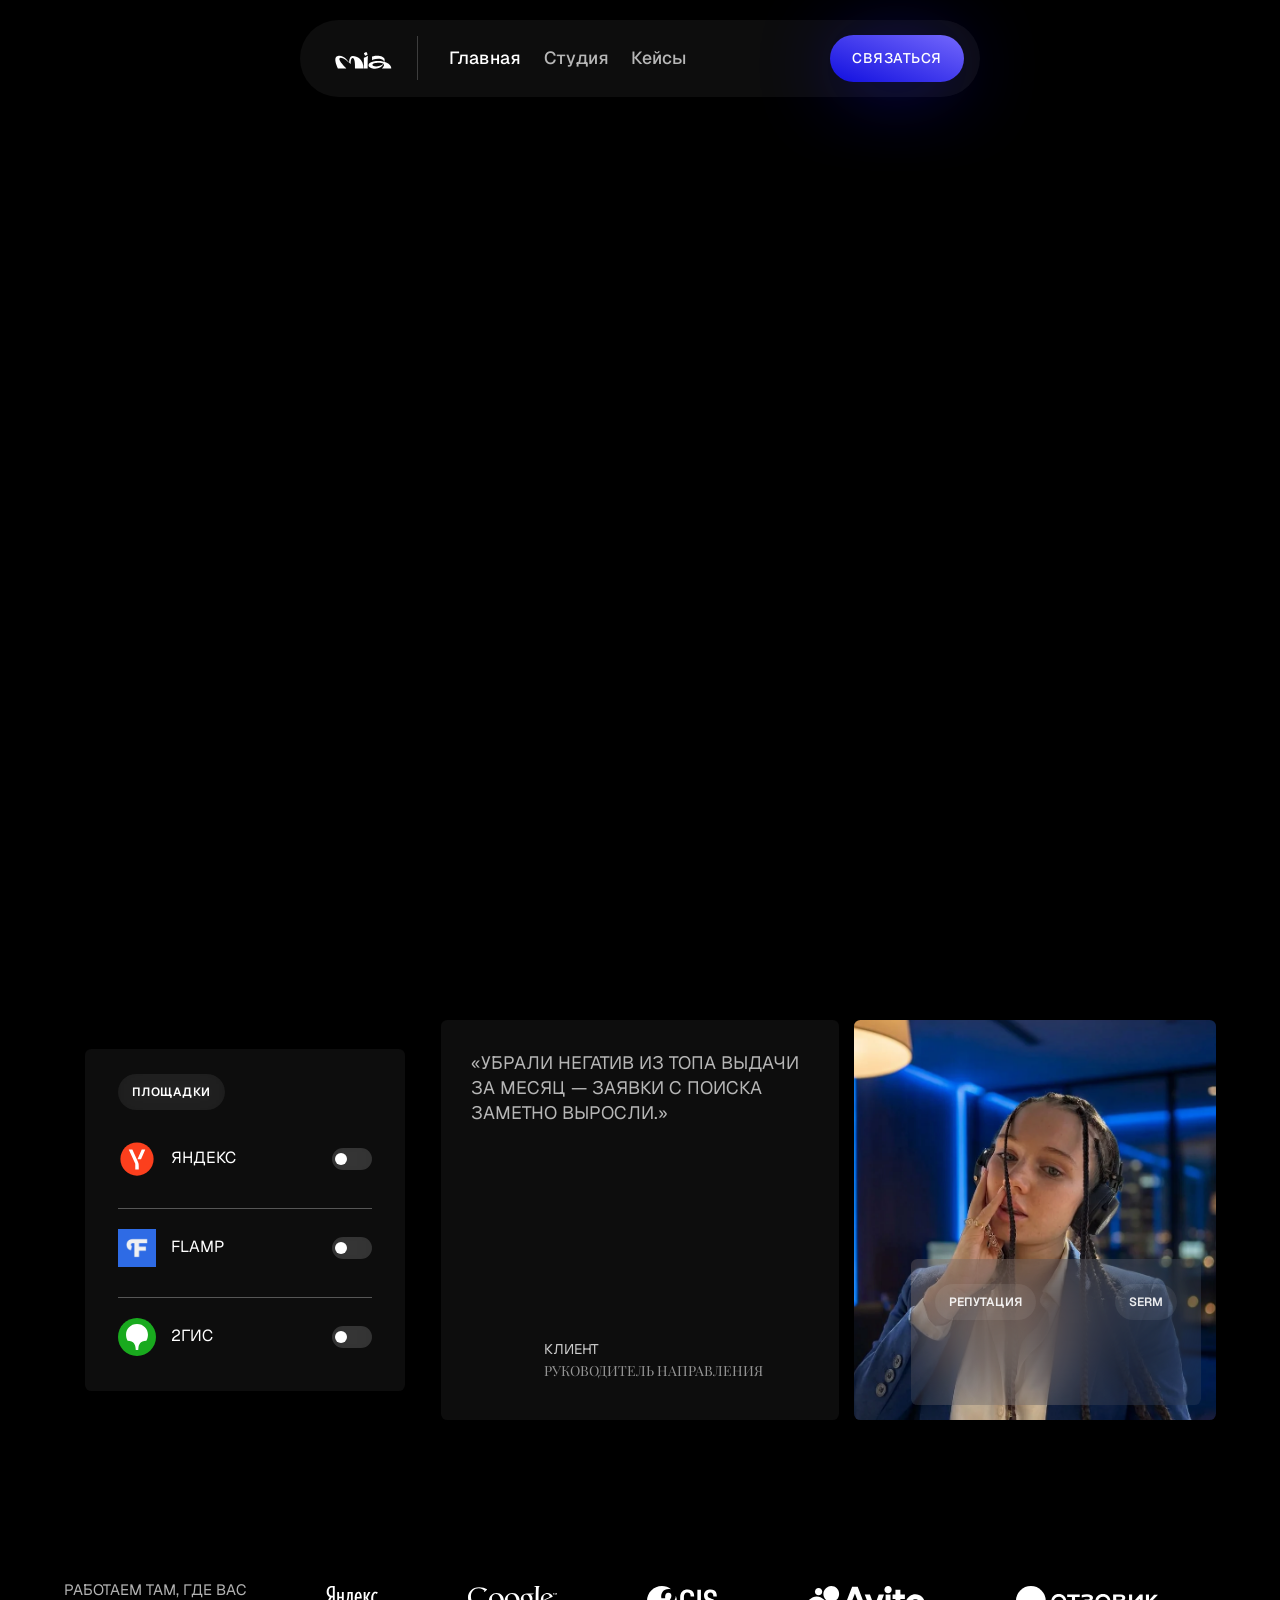
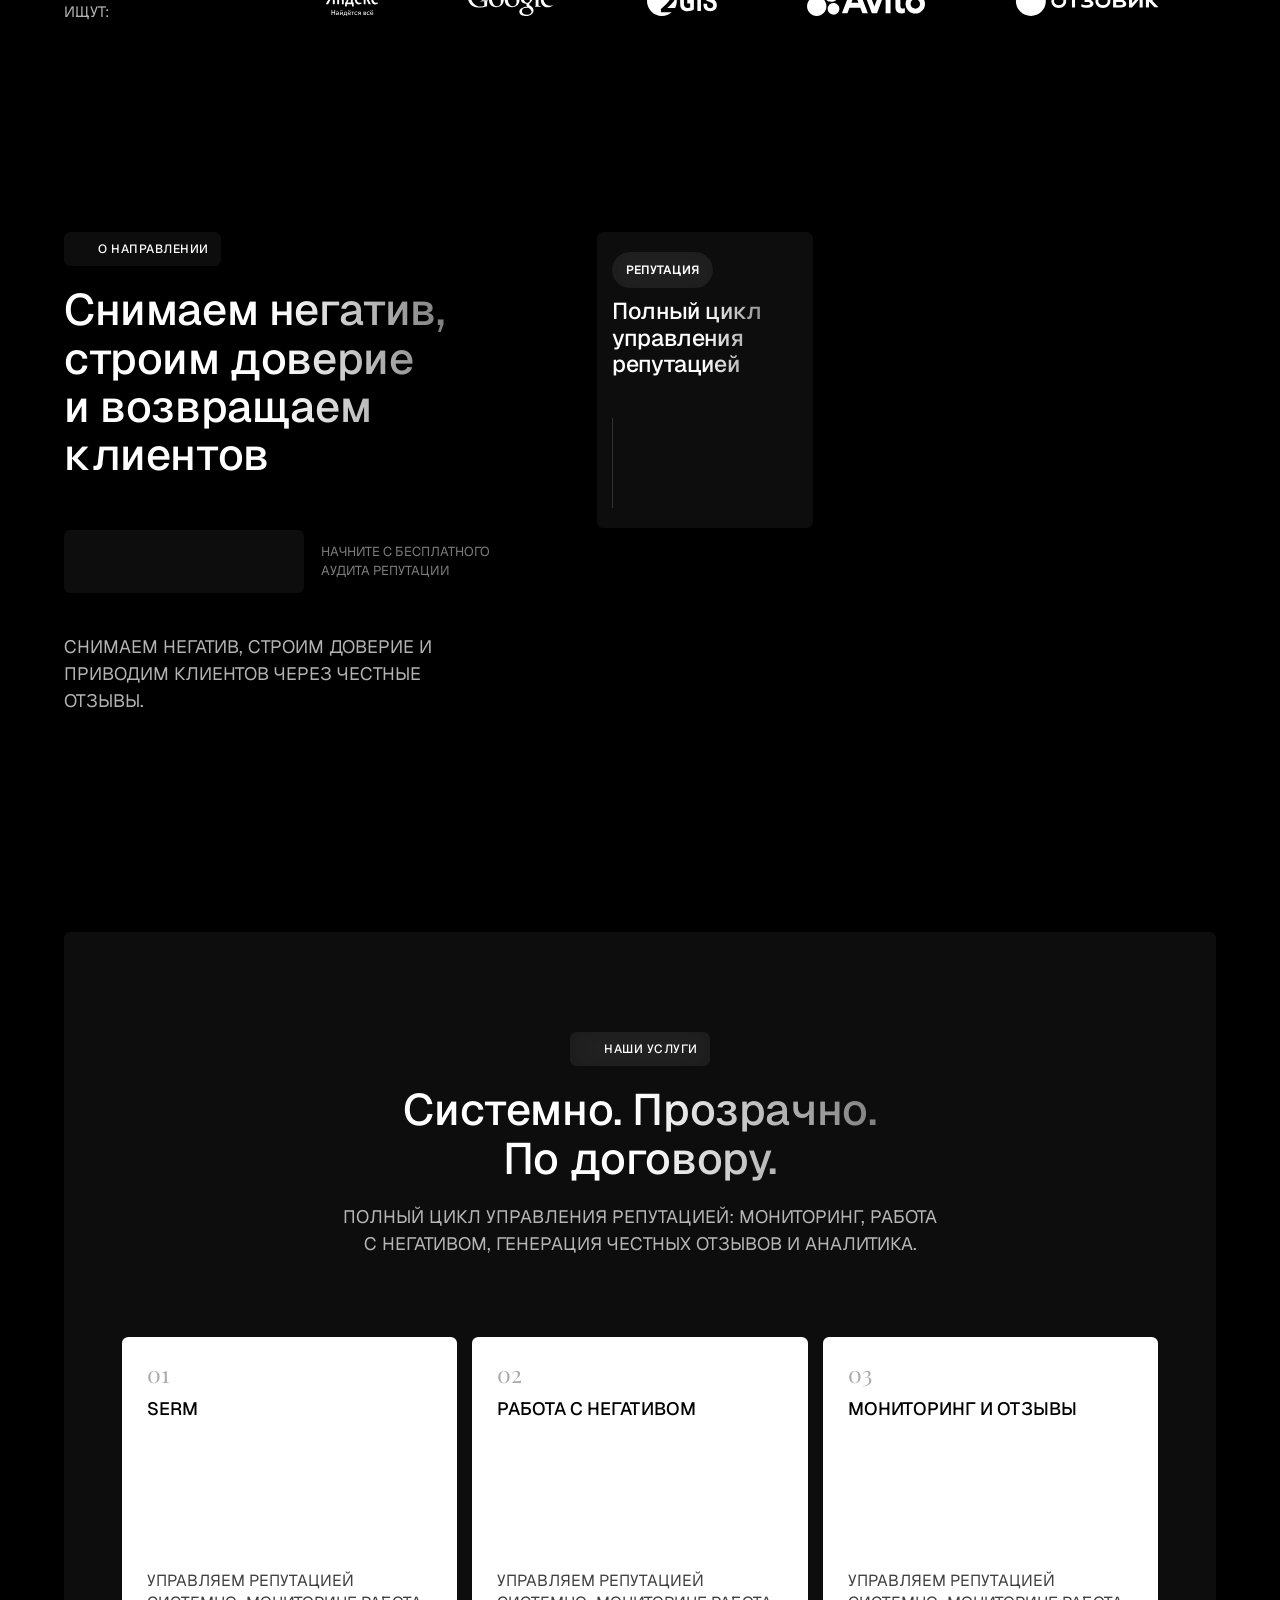
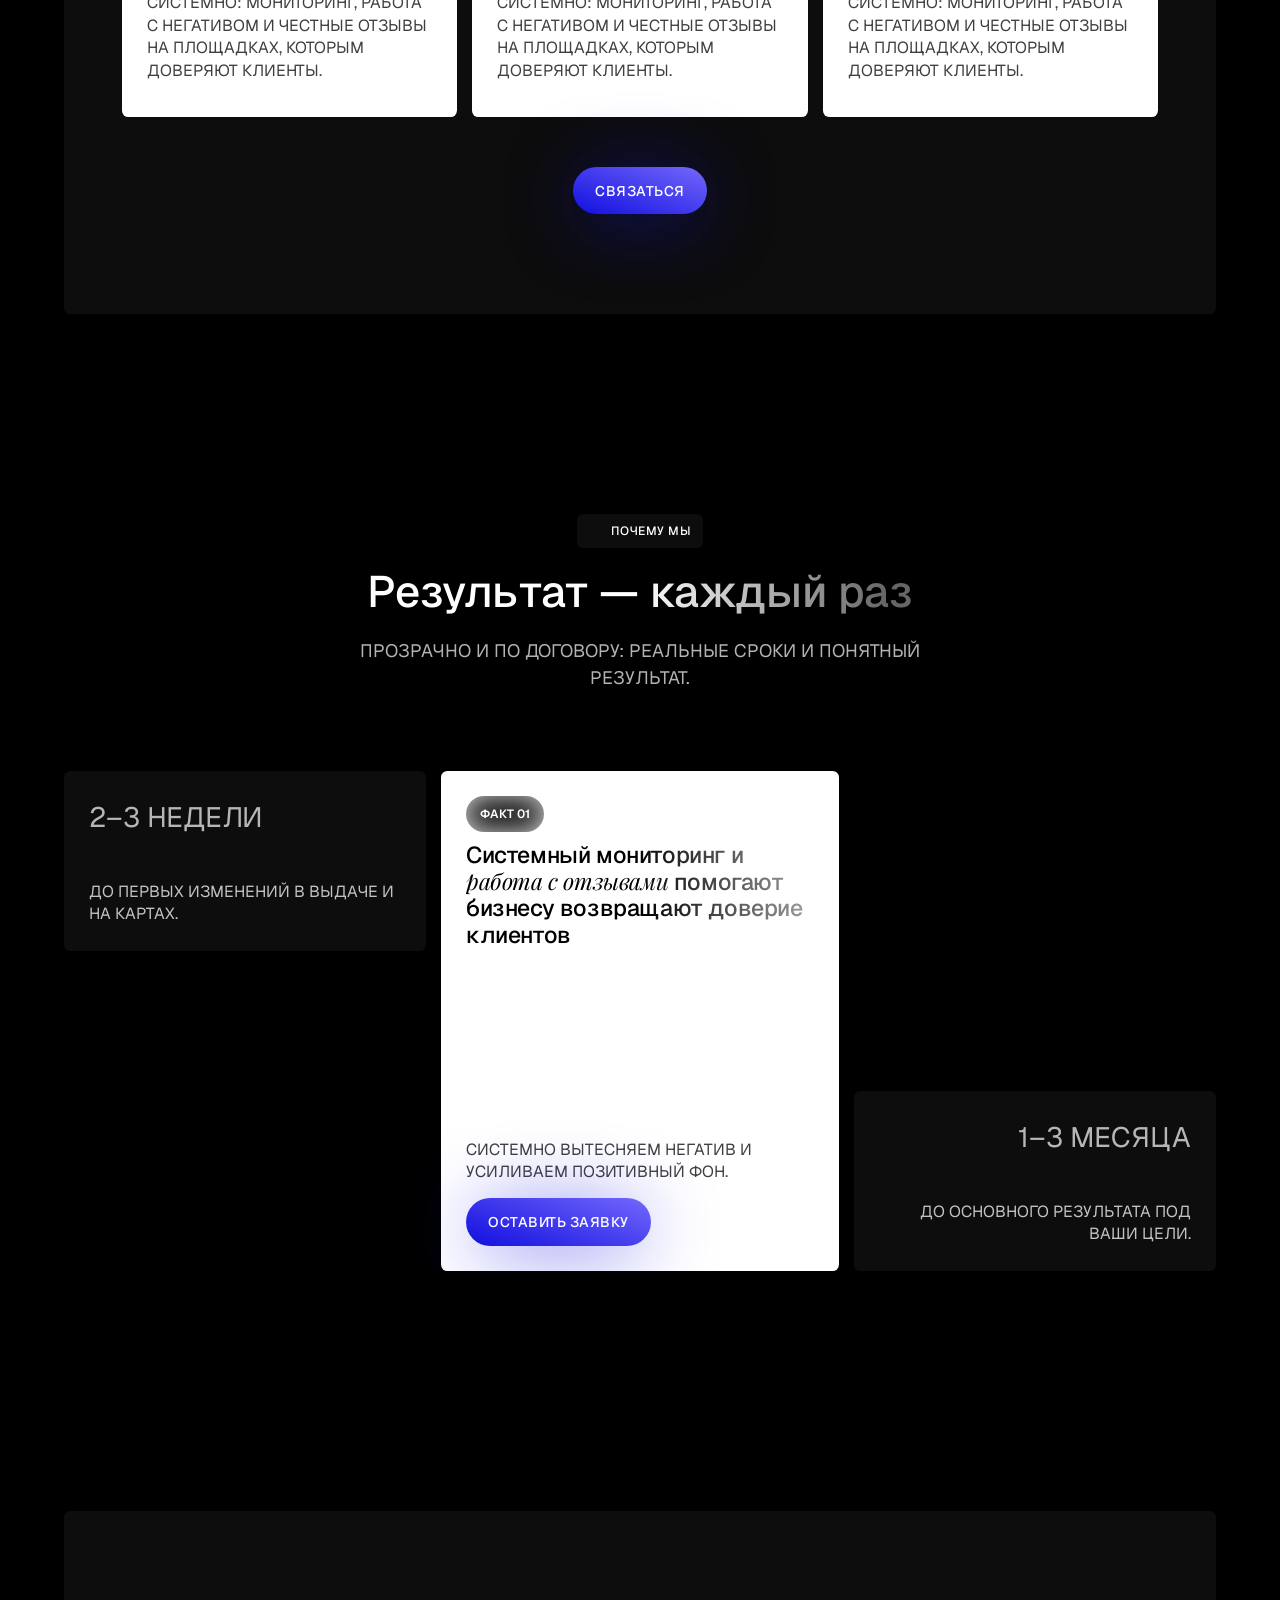
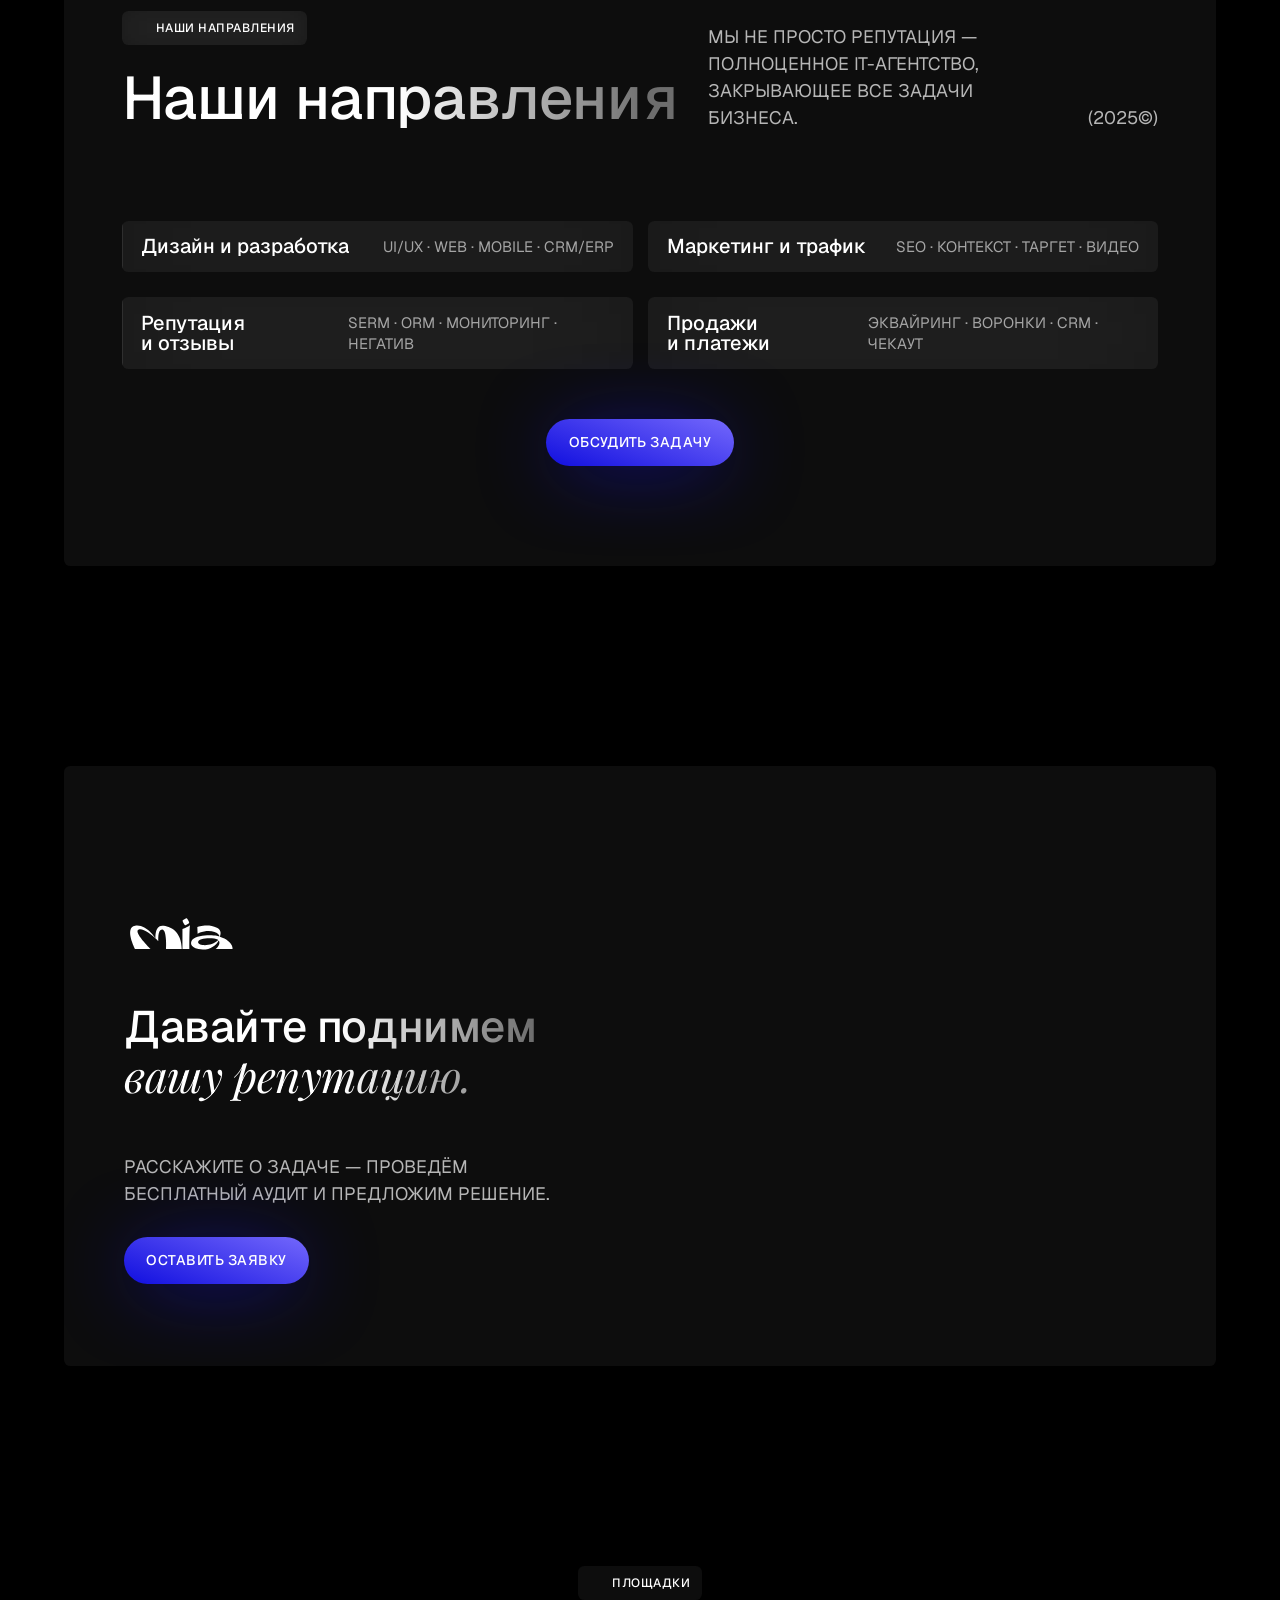
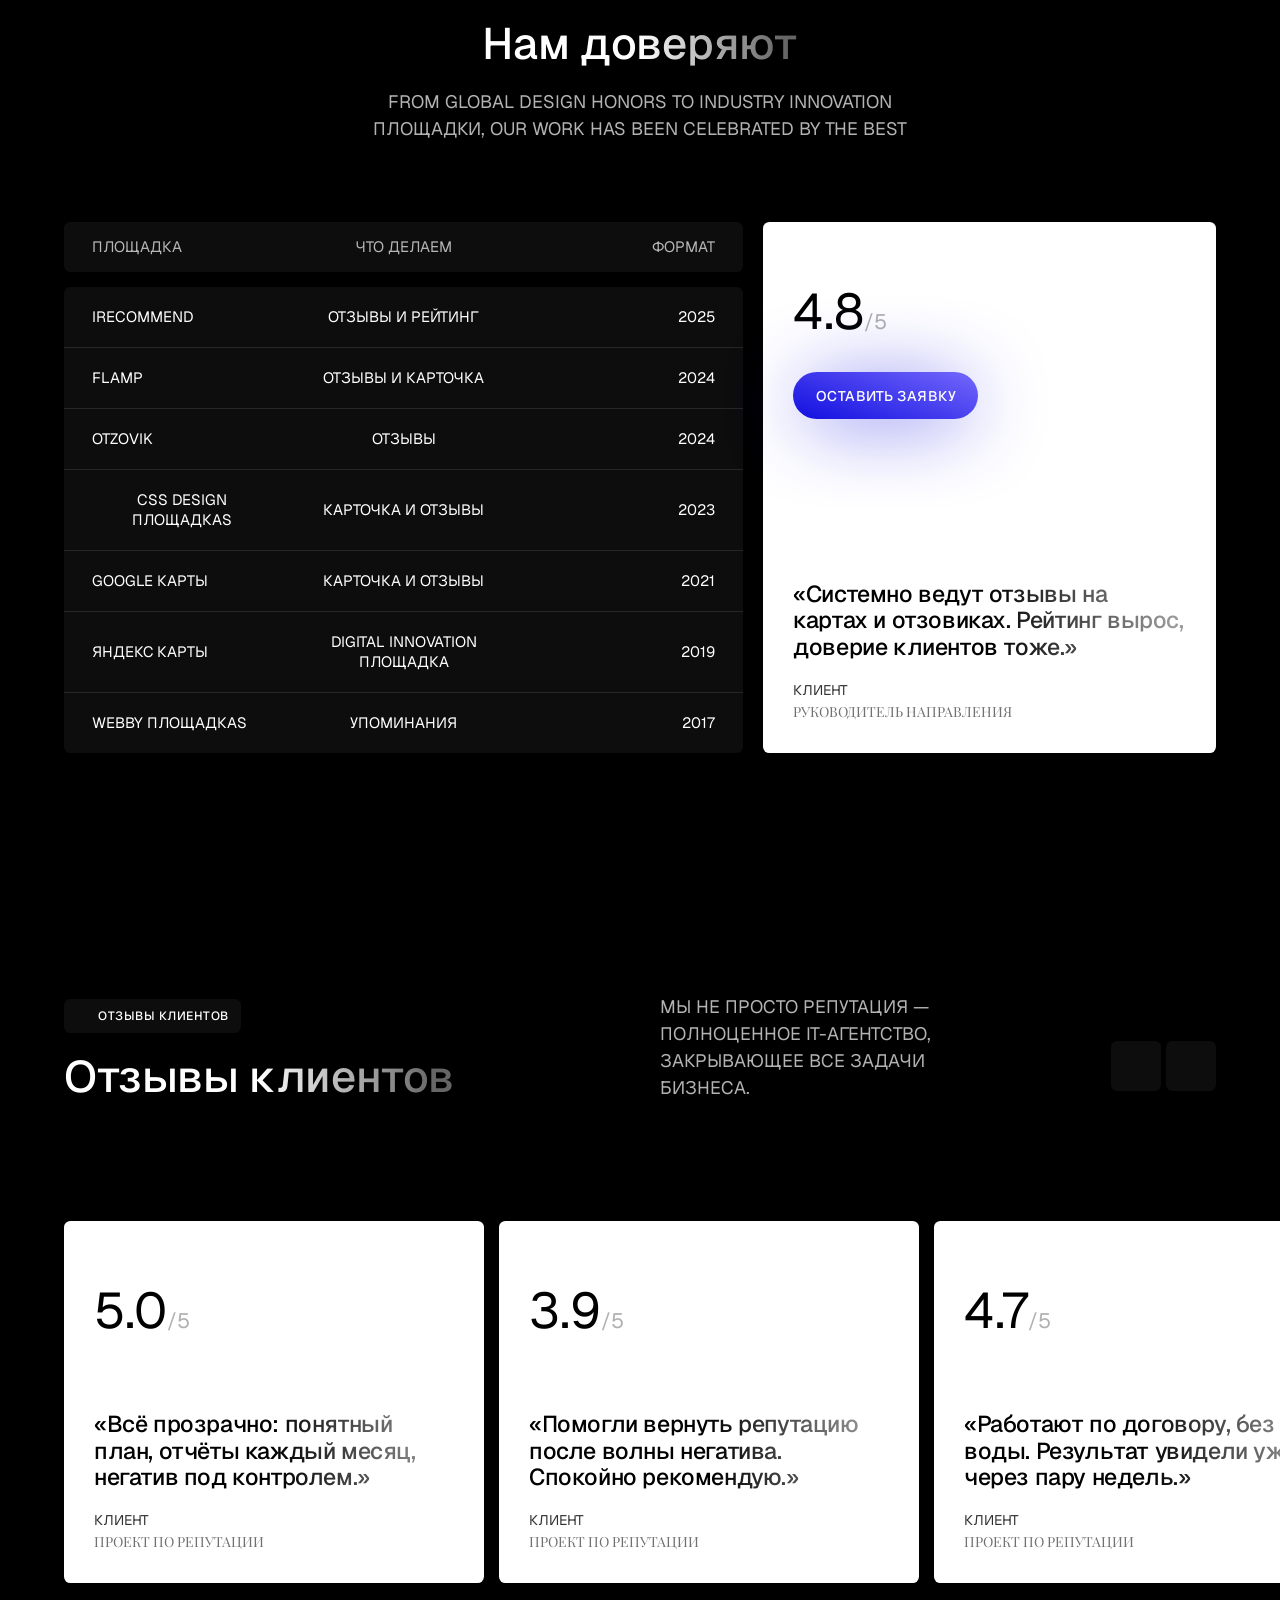
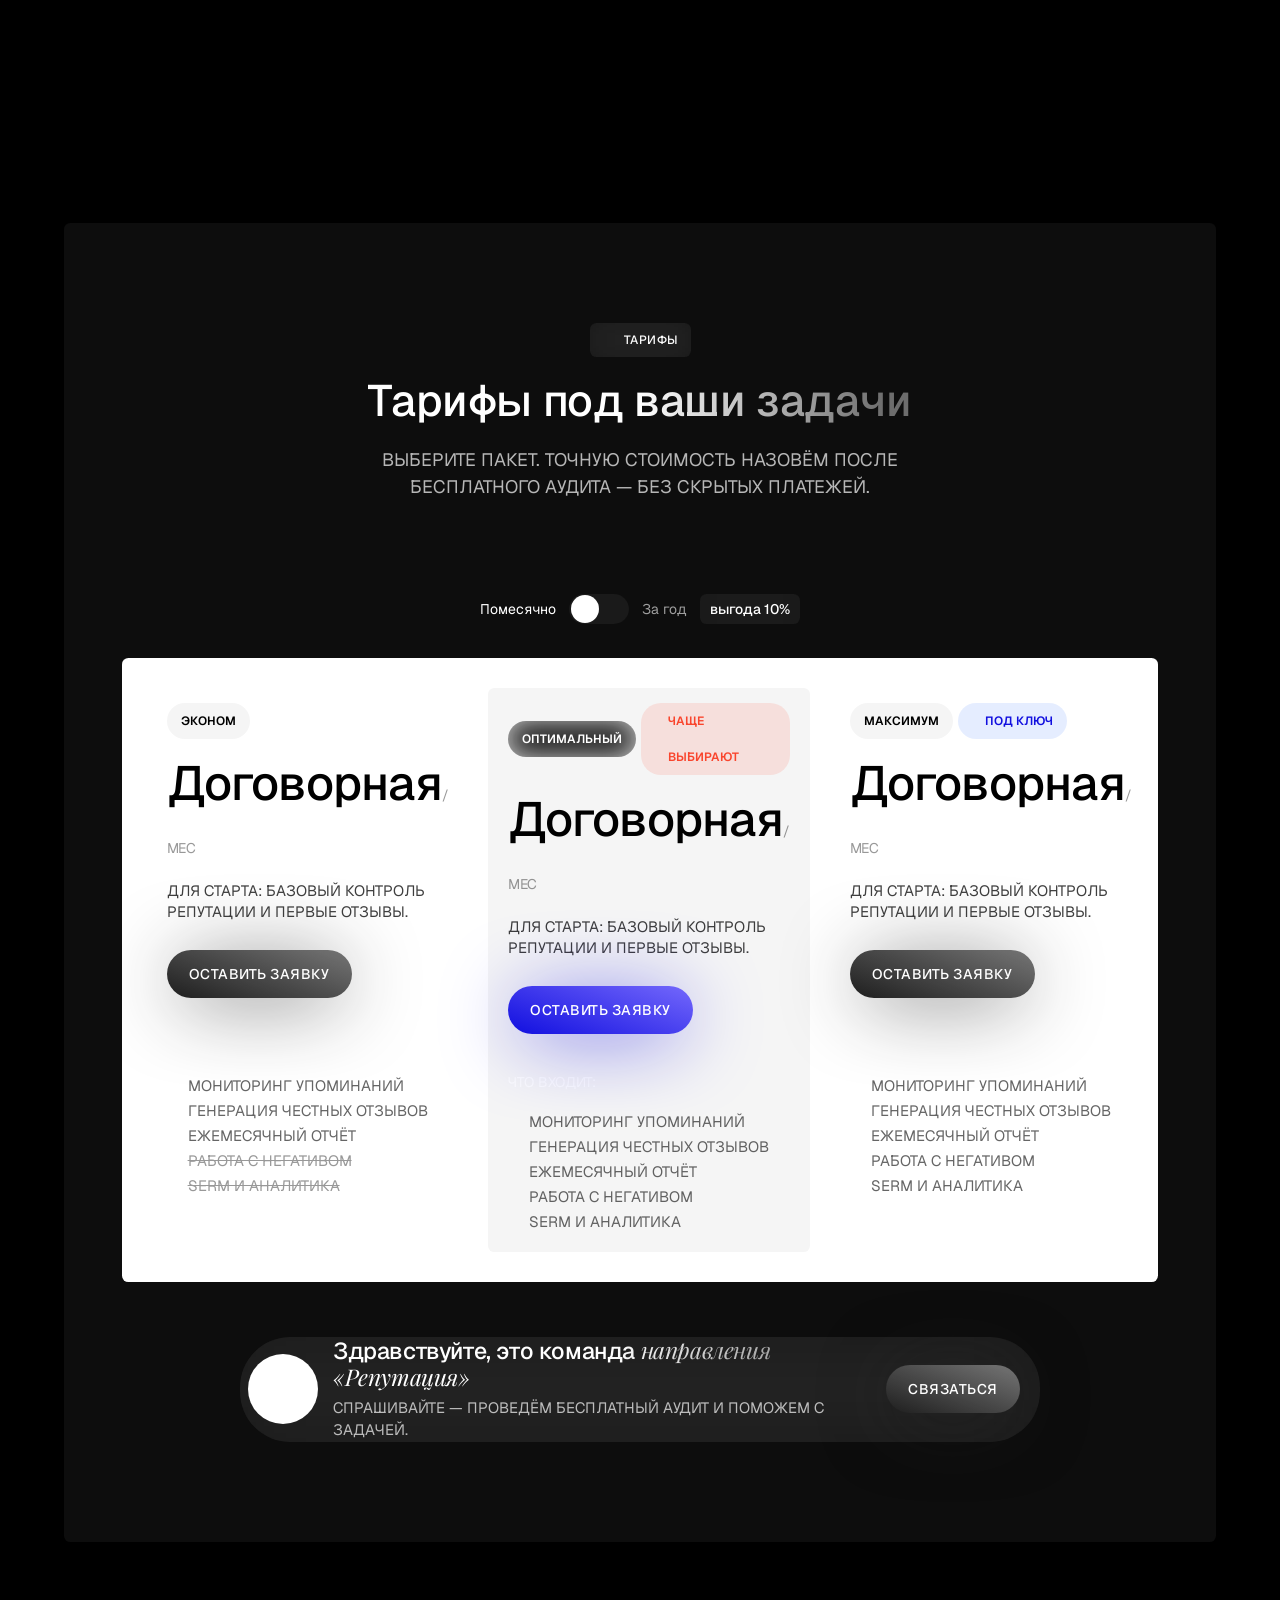
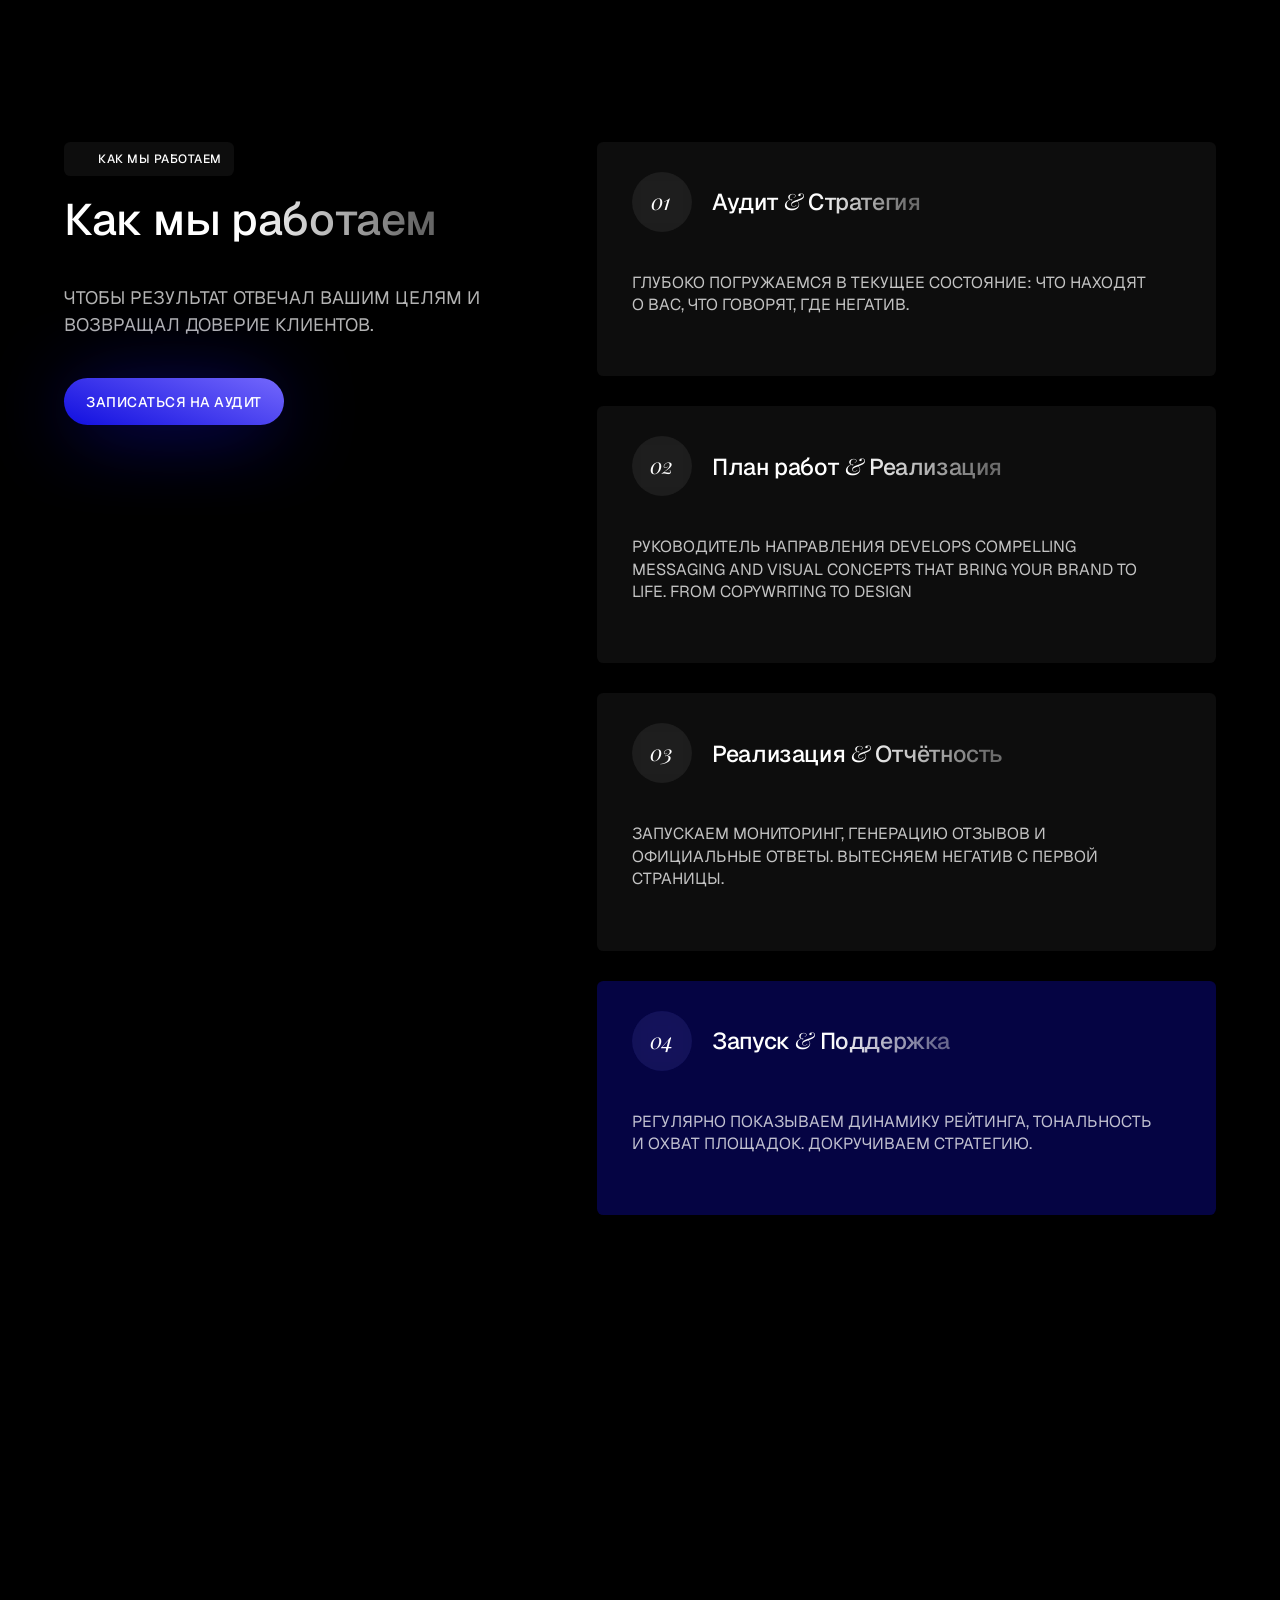
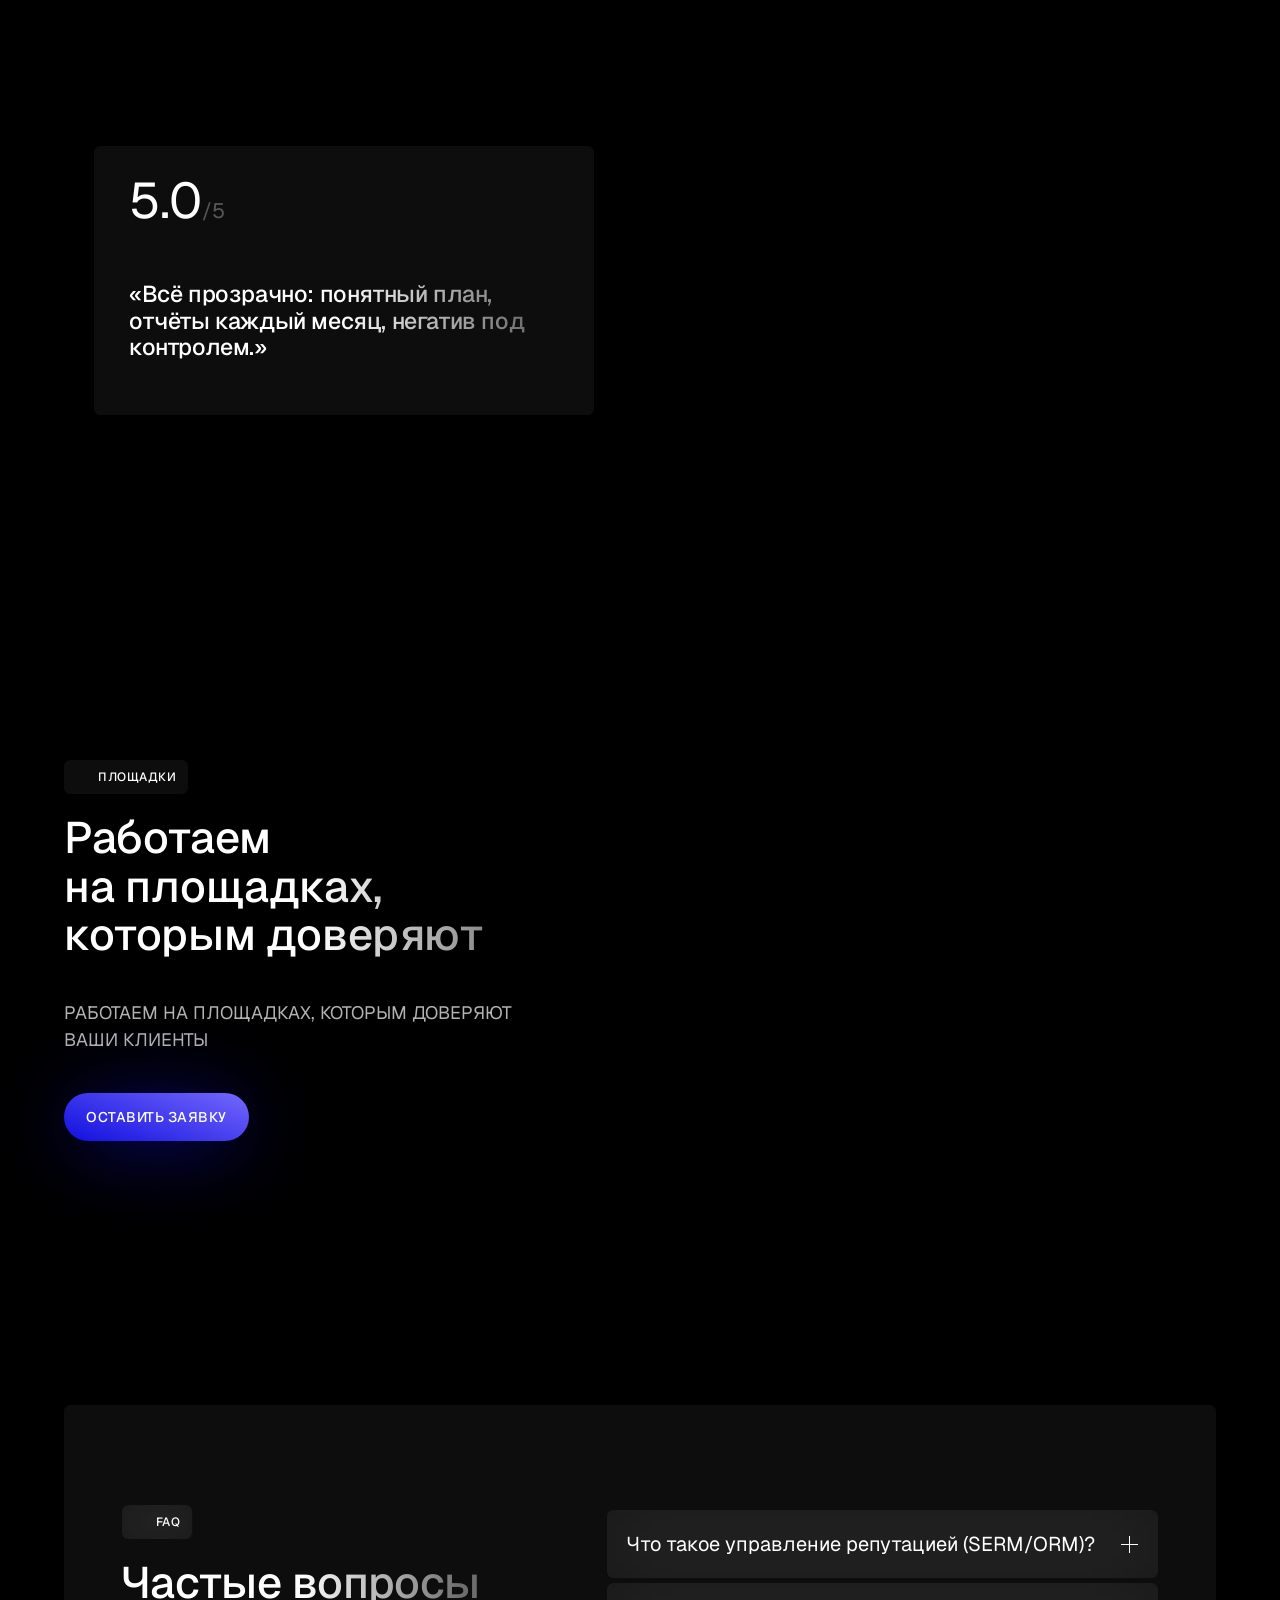
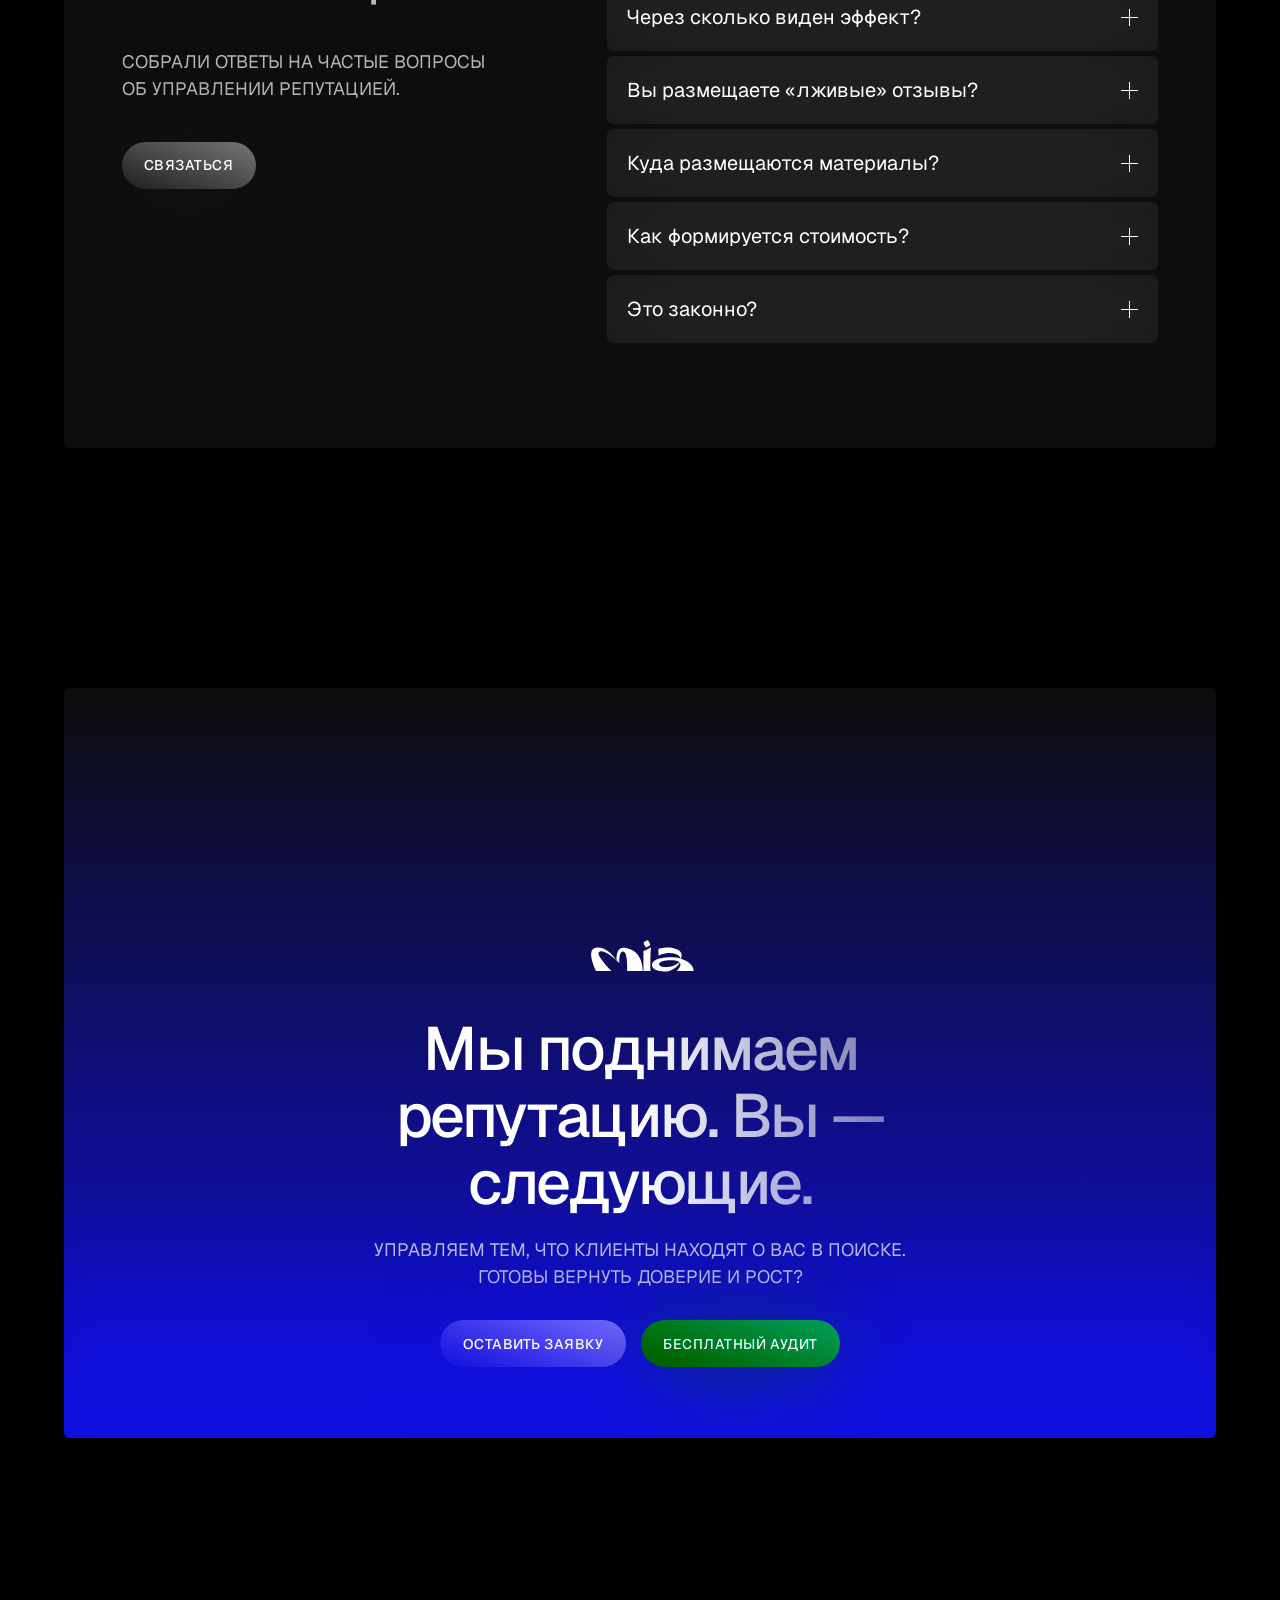
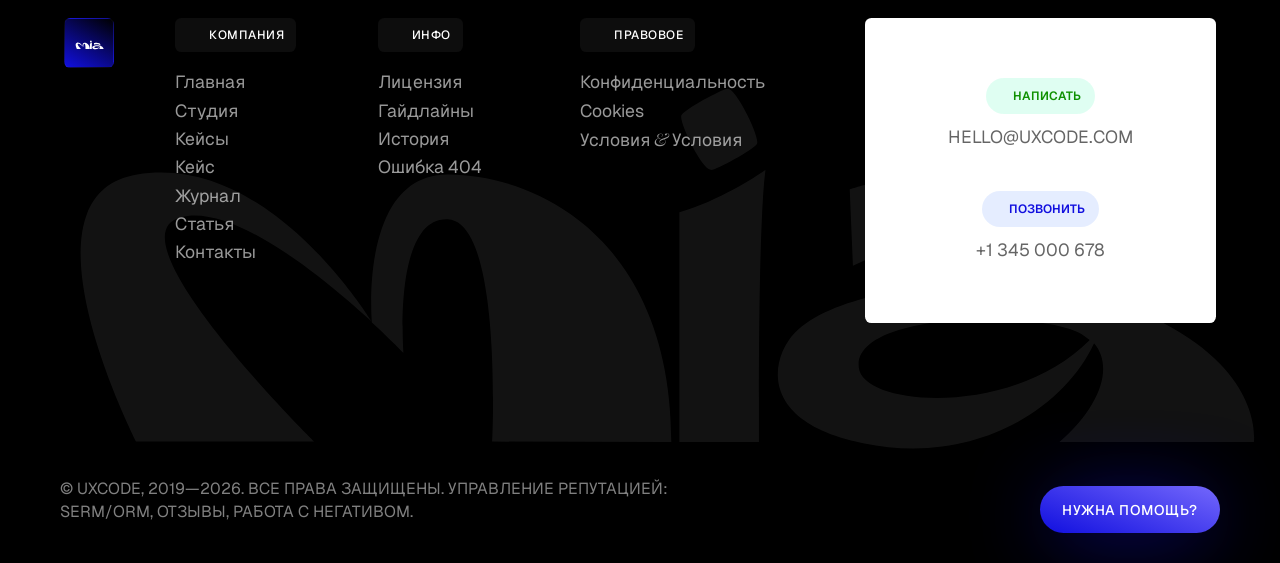
==== commit 164ed070: "deploy: update reputation" ====
--- a/index.html
+++ b/index.html
@@ -1,5 +1,5 @@
 <!DOCTYPE html>
-<!-- This site was created in Webflow. https://webflow.com --><!-- Last Published: Thu Nov 06 2025 17:56:16 GMT+0000 (Coordinated Universal Time) --><html data-wf-page="6863db821d218d7a2559e538" data-wf-site="6863db821d218d7a2559e546" lang="en"><head><meta charset="utf-8"/><link crossorigin="anonymous" href="https://cdn.prod.website-files.com" rel="preconnect"/><title>Репутация — UXCODE | SERM, ORM и управление отзывами</title><meta content="UXCODE Reputation — SERM, ORM и управление отзывами: убираем негатив и формируем положительную репутацию бренда в поиске и на отзовиках." name="description"/><meta content="Репутация — UXCODE | SERM, ORM и управление отзывами" property="og:title"/><meta content="UXCODE Reputation — SERM, ORM и управление отзывами: убираем негатив и формируем положительную репутацию бренда в поиске и на отзовиках." property="og:description"/><meta content="Репутация — UXCODE | SERM, ORM и управление отзывами" name="twitter:title"/><meta content="UXCODE Reputation — SERM, ORM и управление отзывами: убираем негатив и формируем положительную репутацию бренда в поиске и на отзовиках." name="twitter:description"/><meta content="website" property="og:type"/><meta content="summary_large_image" name="twitter:card"/><meta content="width=device-width, initial-scale=1" name="viewport"/><link href="assets/css/uxcode-rep.css?v=2" rel="stylesheet" type="text/css"/><link href="https://fonts.googleapis.com" rel="preconnect"/><link crossorigin="anonymous" href="https://fonts.gstatic.com" rel="preconnect"/><script src="assets/js/webfont.js" type="text/javascript"></script><script type="text/javascript">WebFont.load({  google: {    families: ["Geist:100,200,300,regular,500,600,700,800,900","Playfair Display:regular,500,600,700,800,900,italic,500italic,600italic,700italic,800italic,900italic"]  }});</script><script type="text/javascript">!function(o,c){var n=c.documentElement,t=" w-mod-";n.className+=t+"js",("ontouchstart"in o||o.DocumentTouch&&c instanceof DocumentTouch)&&(n.className+=t+"touch")}(window,document);</script><link href="https://cdn.prod.website-files.com/6863db821d218d7a2559e546/6863db821d218d7a2559e56b_logo-small.jpg" rel="shortcut icon" type="image/x-icon"/><link href="https://cdn.prod.website-files.com/6863db821d218d7a2559e546/6863db821d218d7a2559e56a_logo.png" rel="apple-touch-icon"/><script>
+<!-- This site was created in Webflow. https://webflow.com --><!-- Last Published: Thu Nov 06 2025 17:56:16 GMT+0000 (Coordinated Universal Time) --><html data-wf-page="6863db821d218d7a2559e538" data-wf-site="6863db821d218d7a2559e546" lang="en"><head><meta charset="utf-8"/><link crossorigin="anonymous" href="https://cdn.prod.website-files.com" rel="preconnect"/><title>Репутация — UXCODE | SERM, ORM и управление отзывами</title><meta content="UXCODE Reputation — SERM, ORM и управление отзывами: убираем негатив и формируем положительную репутацию бренда в поиске и на отзовиках." name="description"/><meta content="Репутация — UXCODE | SERM, ORM и управление отзывами" property="og:title"/><meta content="UXCODE Reputation — SERM, ORM и управление отзывами: убираем негатив и формируем положительную репутацию бренда в поиске и на отзовиках." property="og:description"/><meta content="Репутация — UXCODE | SERM, ORM и управление отзывами" name="twitter:title"/><meta content="UXCODE Reputation — SERM, ORM и управление отзывами: убираем негатив и формируем положительную репутацию бренда в поиске и на отзовиках." name="twitter:description"/><meta content="website" property="og:type"/><meta content="summary_large_image" name="twitter:card"/><meta content="width=device-width, initial-scale=1" name="viewport"/><link href="assets/css/uxcode-rep.css?v=3" rel="stylesheet" type="text/css"/><link href="https://fonts.googleapis.com" rel="preconnect"/><link crossorigin="anonymous" href="https://fonts.gstatic.com" rel="preconnect"/><script src="assets/js/webfont.js" type="text/javascript"></script><script type="text/javascript">WebFont.load({  google: {    families: ["Geist:100,200,300,regular,500,600,700,800,900","Playfair Display:regular,500,600,700,800,900,italic,500italic,600italic,700italic,800italic,900italic"]  }});</script><script type="text/javascript">!function(o,c){var n=c.documentElement,t=" w-mod-";n.className+=t+"js",("ontouchstart"in o||o.DocumentTouch&&c instanceof DocumentTouch)&&(n.className+=t+"touch")}(window,document);</script><link href="https://cdn.prod.website-files.com/6863db821d218d7a2559e546/6863db821d218d7a2559e56b_logo-small.jpg" rel="shortcut icon" type="image/x-icon"/><link href="https://cdn.prod.website-files.com/6863db821d218d7a2559e546/6863db821d218d7a2559e56a_logo.png" rel="apple-touch-icon"/><script>
     function removeExisting() {
         const idsToRemove = ['root', '__framer-badge-container'];
 
--- a/assets/css/uxcode-rep.css
+++ b/assets/css/uxcode-rep.css
@@ -5502,10 +5502,10 @@
 }
 
 .logo-small {
-  background-image: url("https://cdn.prod.website-files.com/6863db821d218d7a2559e546/6870fc2865fc14a082f329dc_logo-small.webp"), linear-gradient(30deg, var(--color--blue), #fff0);
+  background-image: url("../img/uxcode-logo.svg?v=2"), linear-gradient(30deg, var(--color--blue), #fff0);
   background-position: 50%, 0 0;
   background-repeat: no-repeat, repeat;
-  background-size: 22px, auto;
+  background-size: 30px, auto;
   border: 1px solid #ffffff08;
   border-radius: .4rem;
   width: 50px;
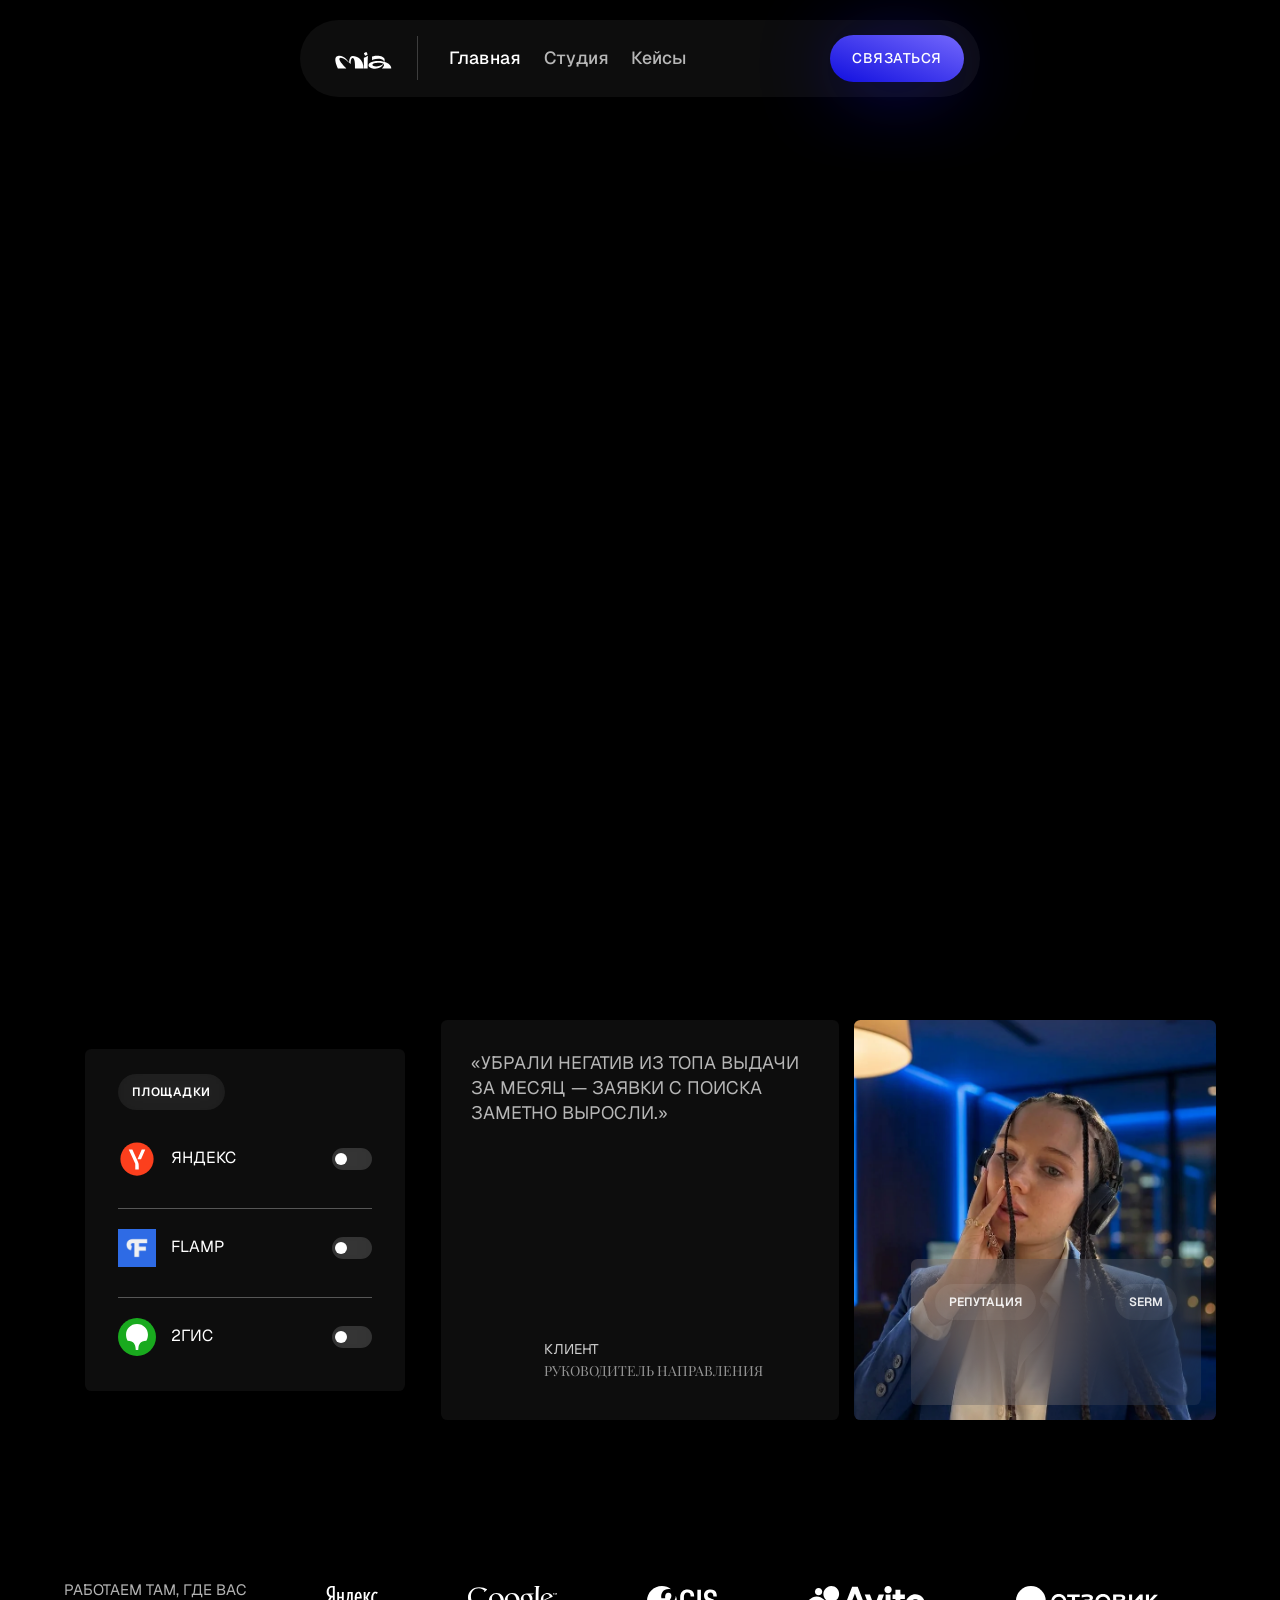
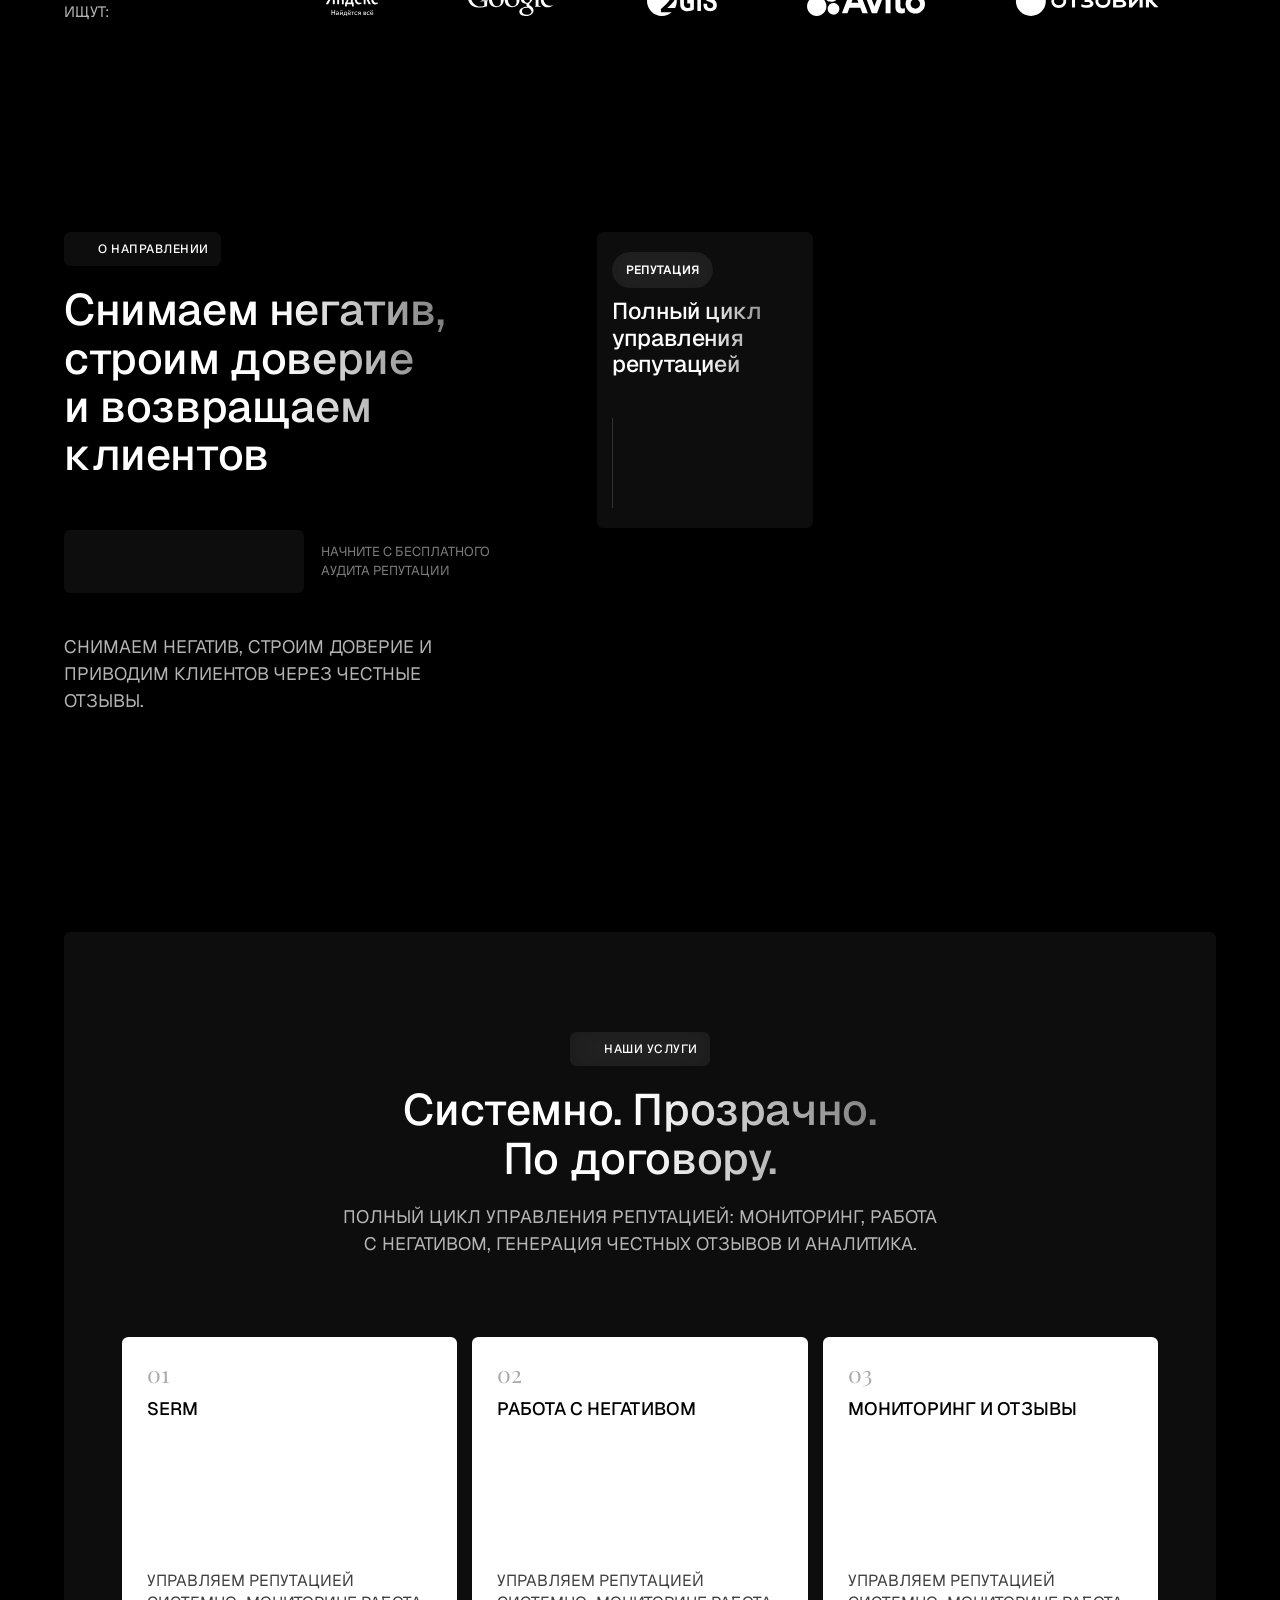
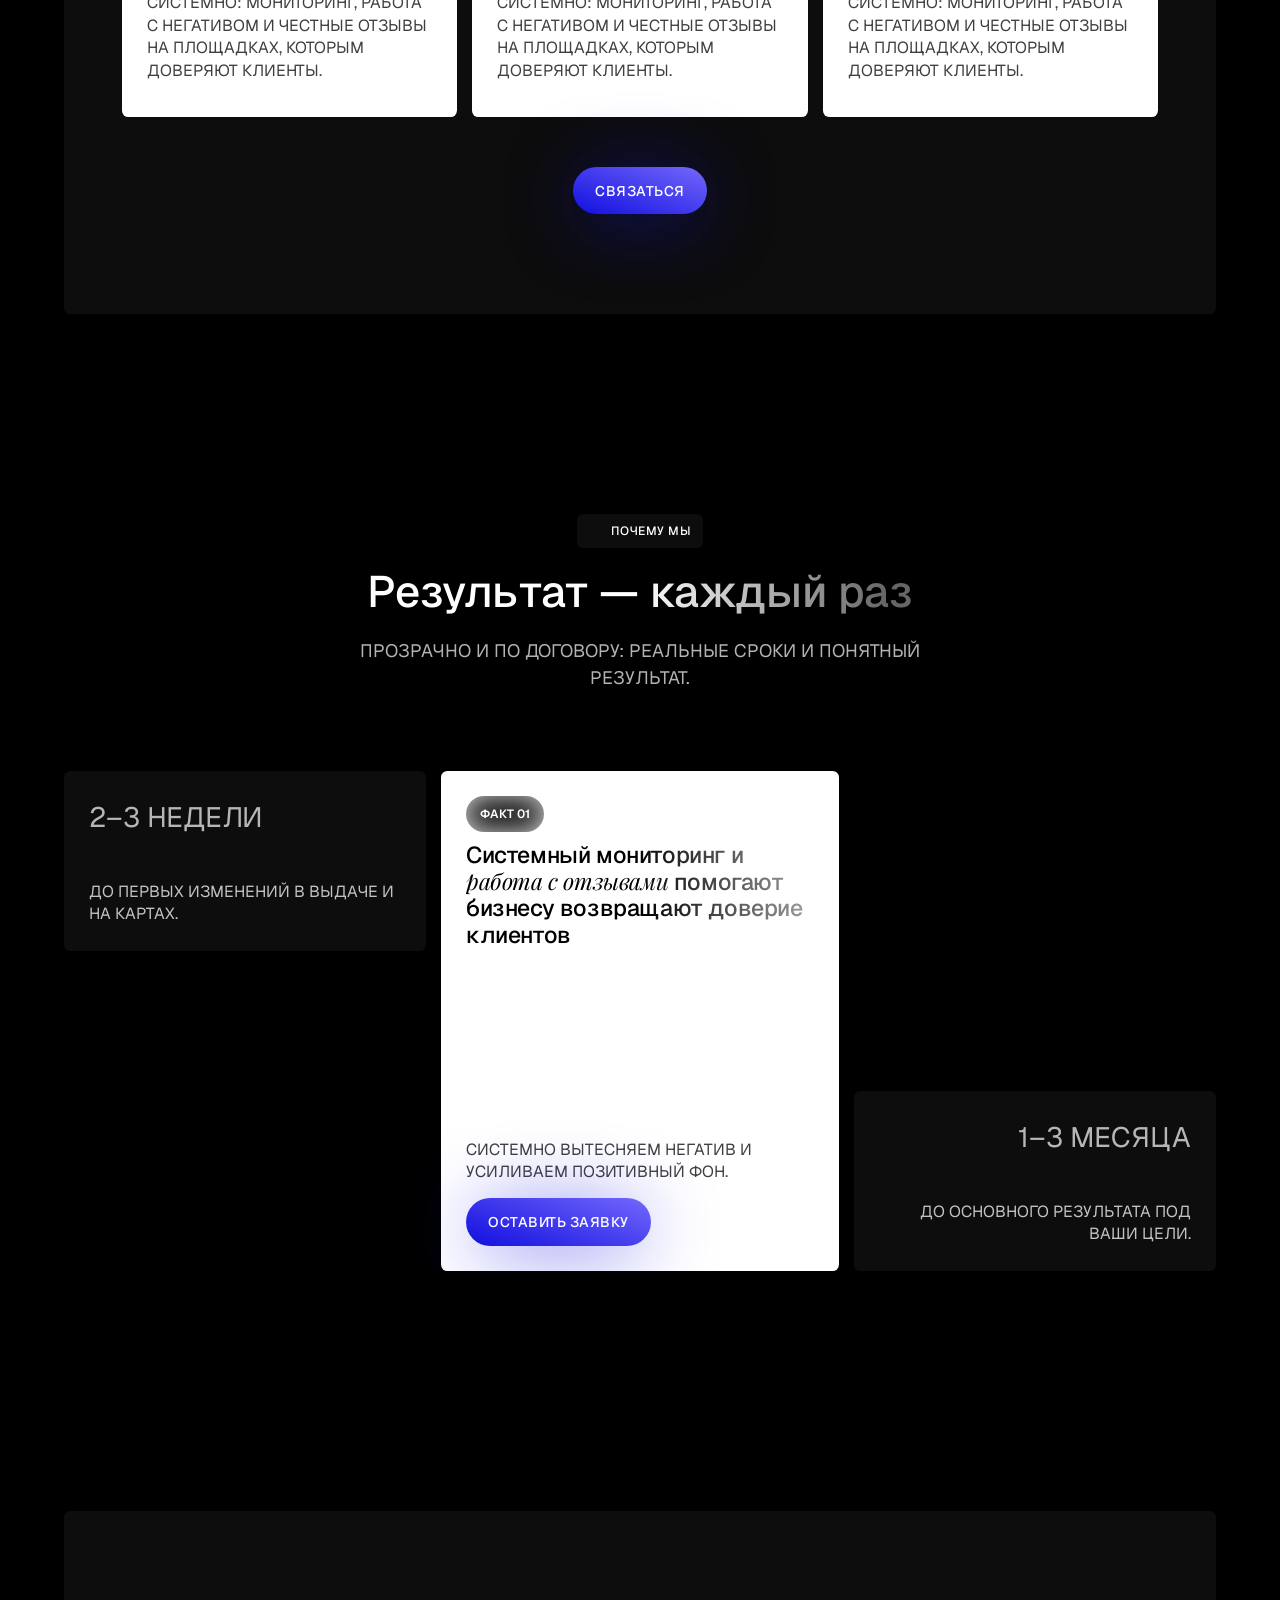
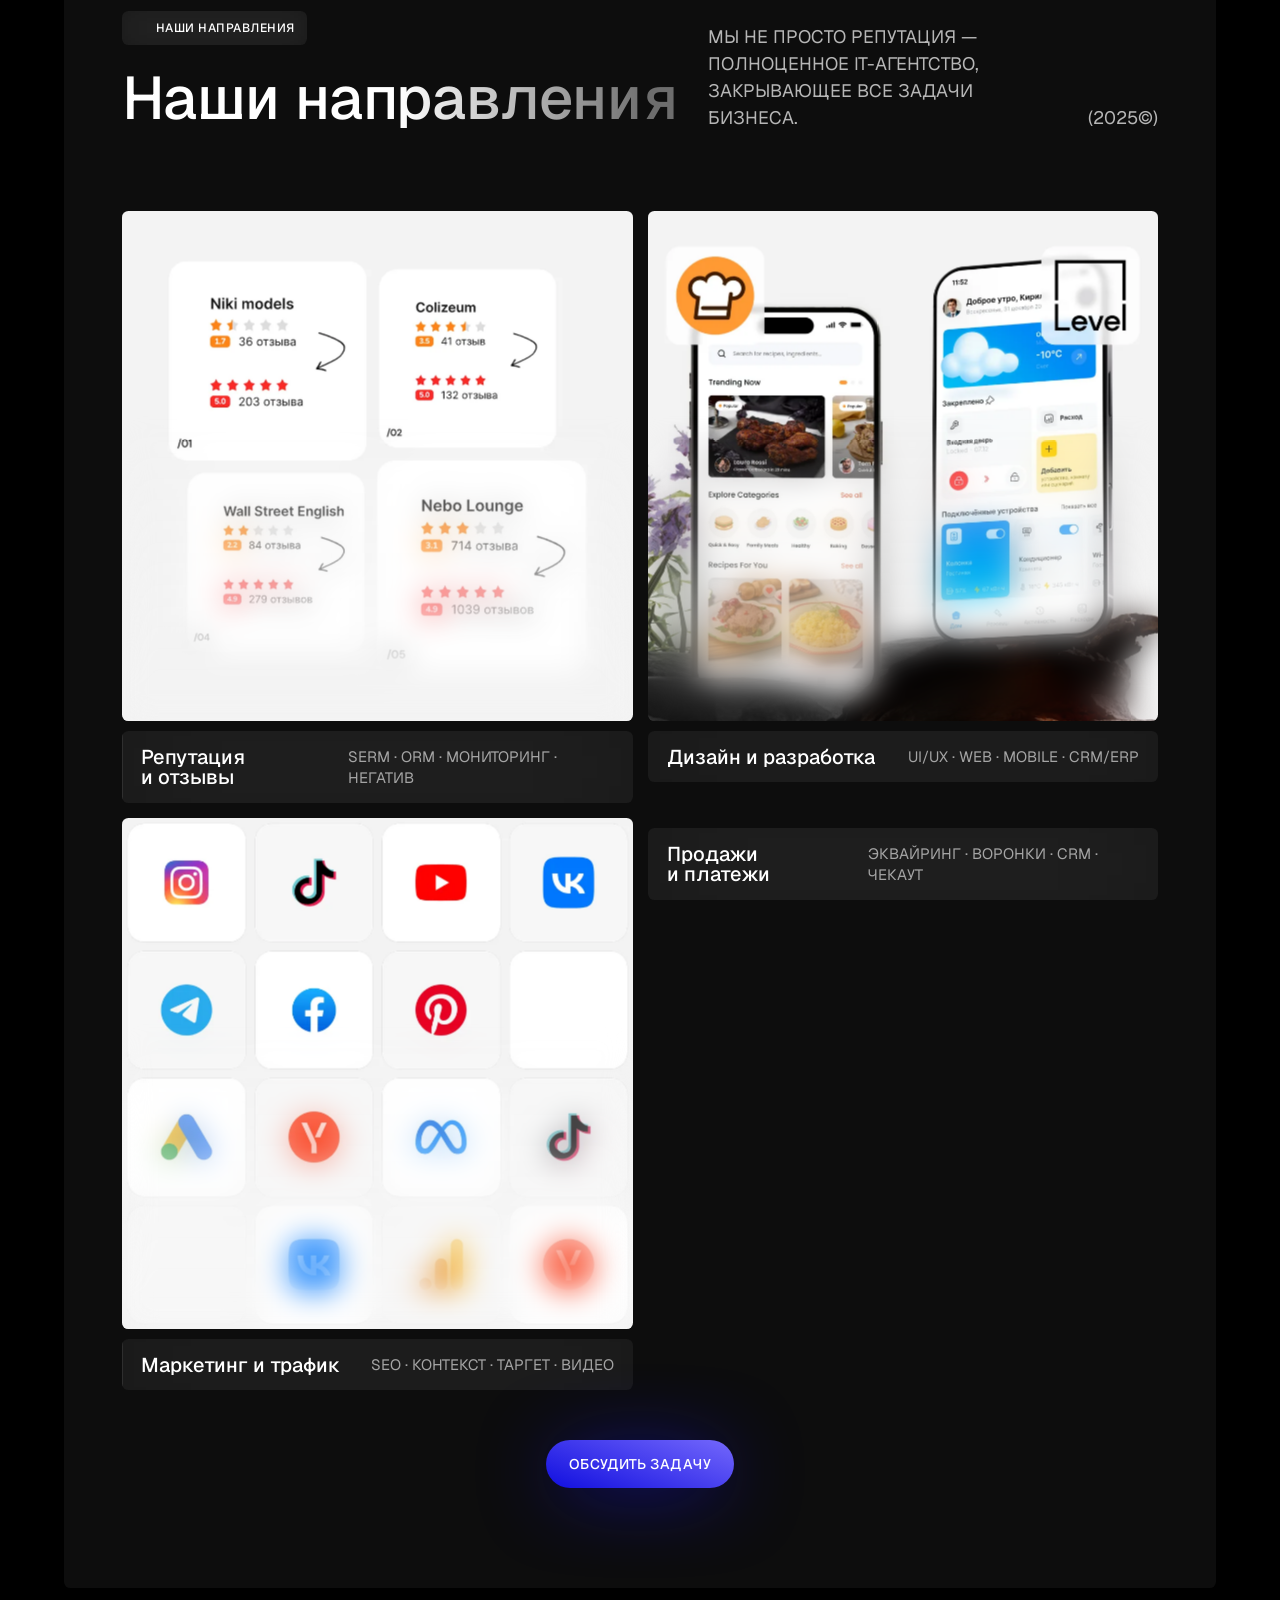
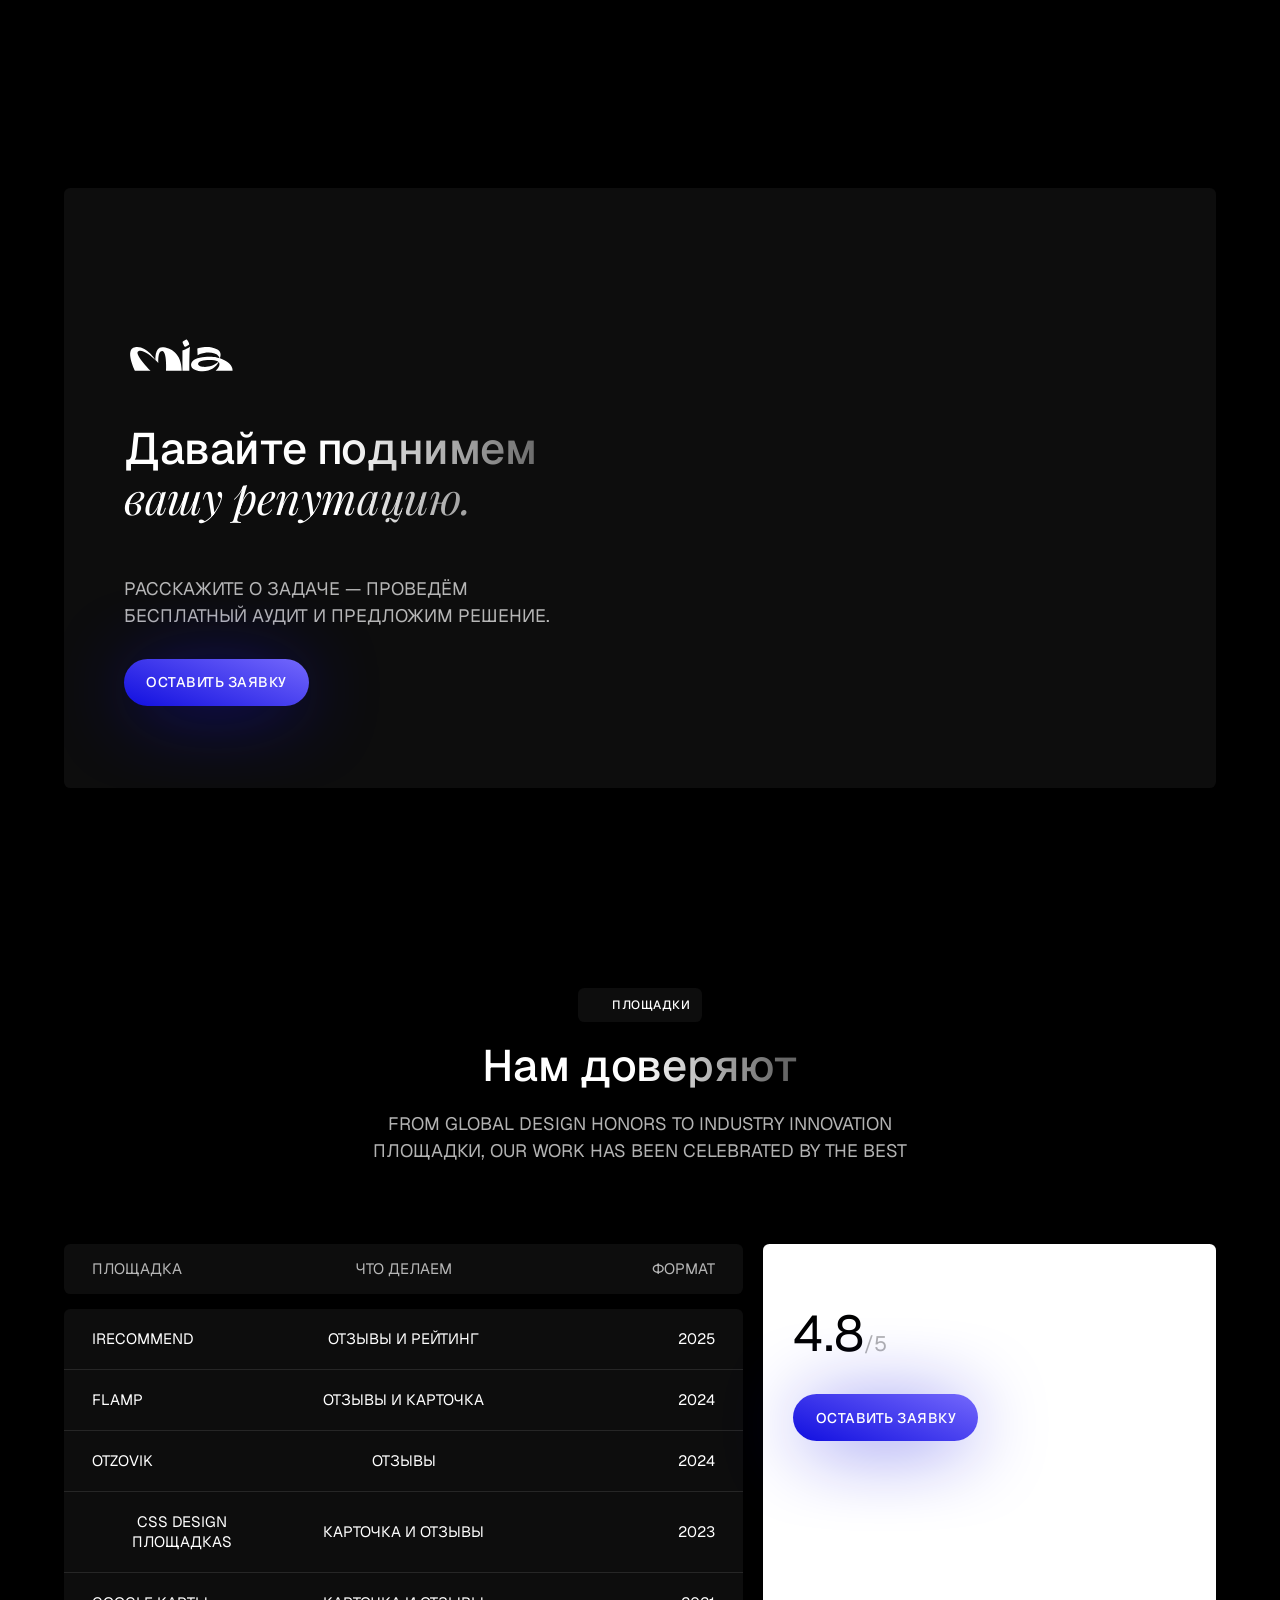
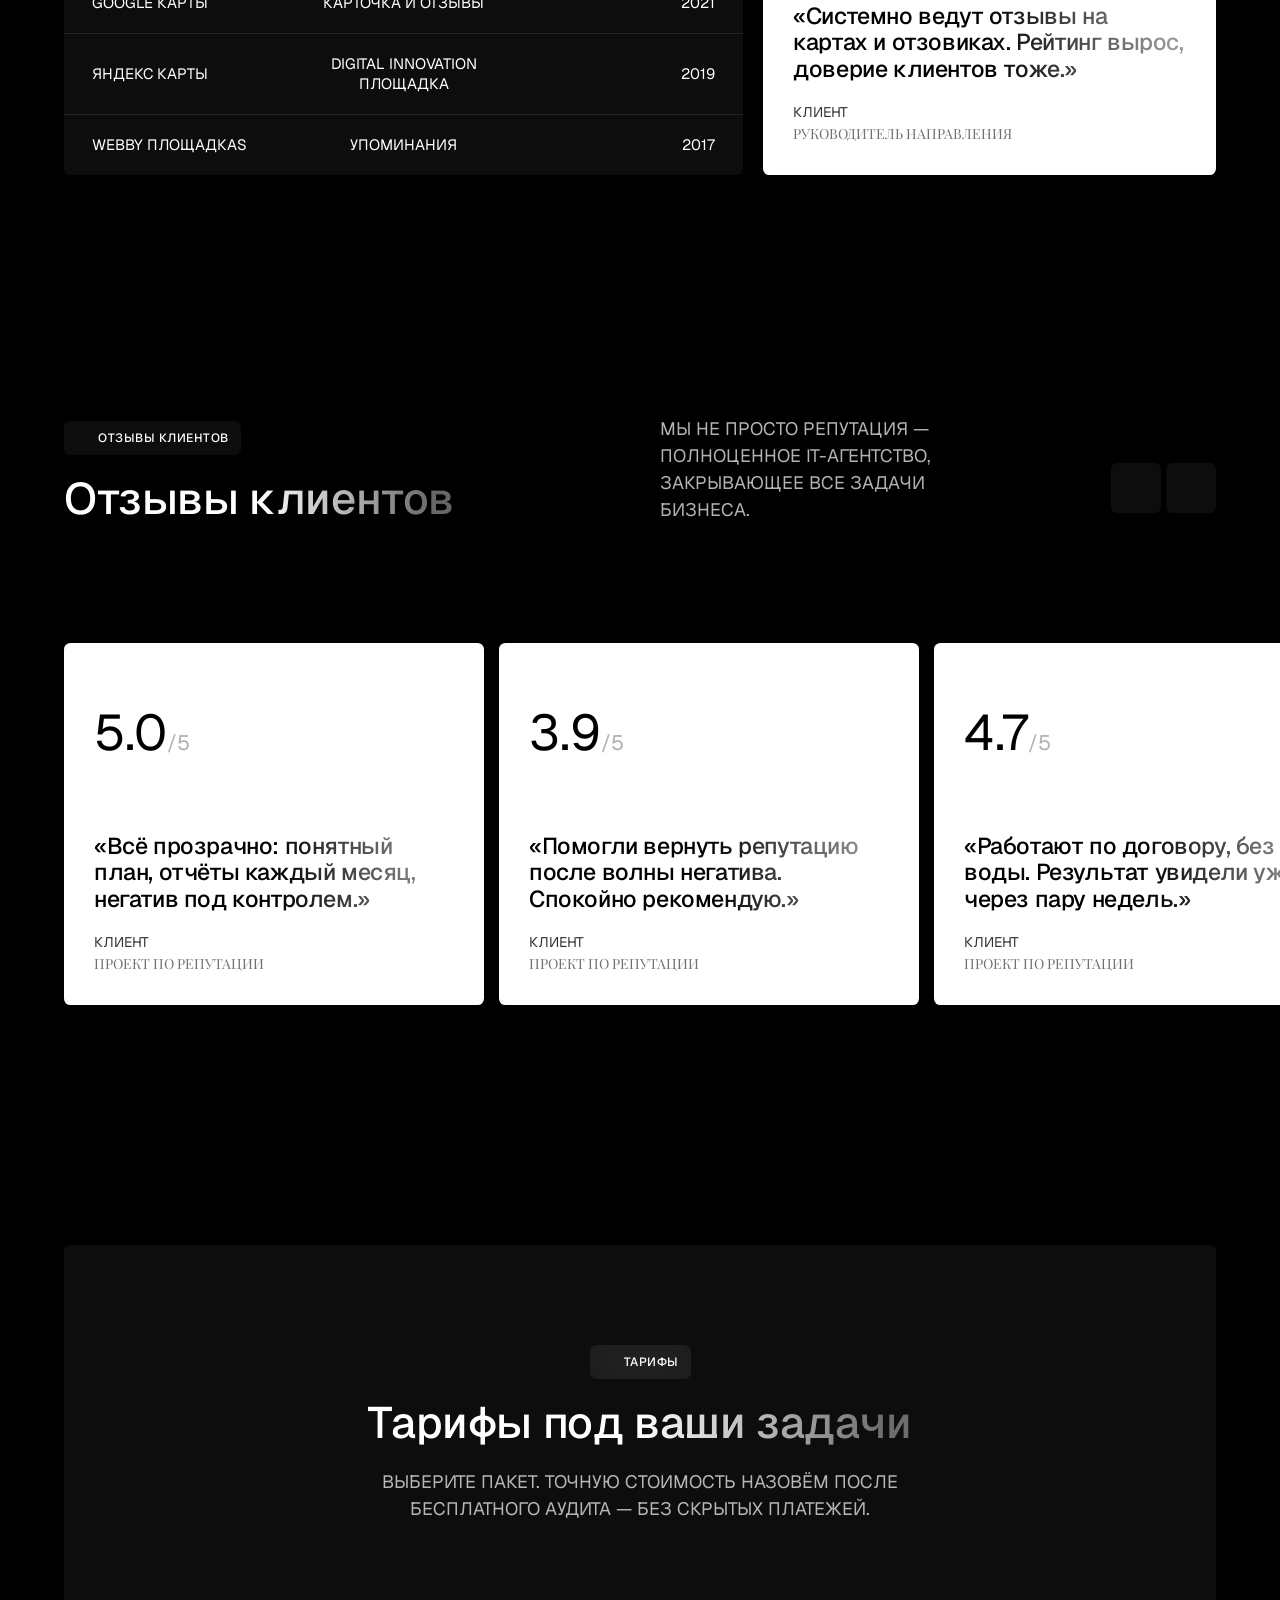
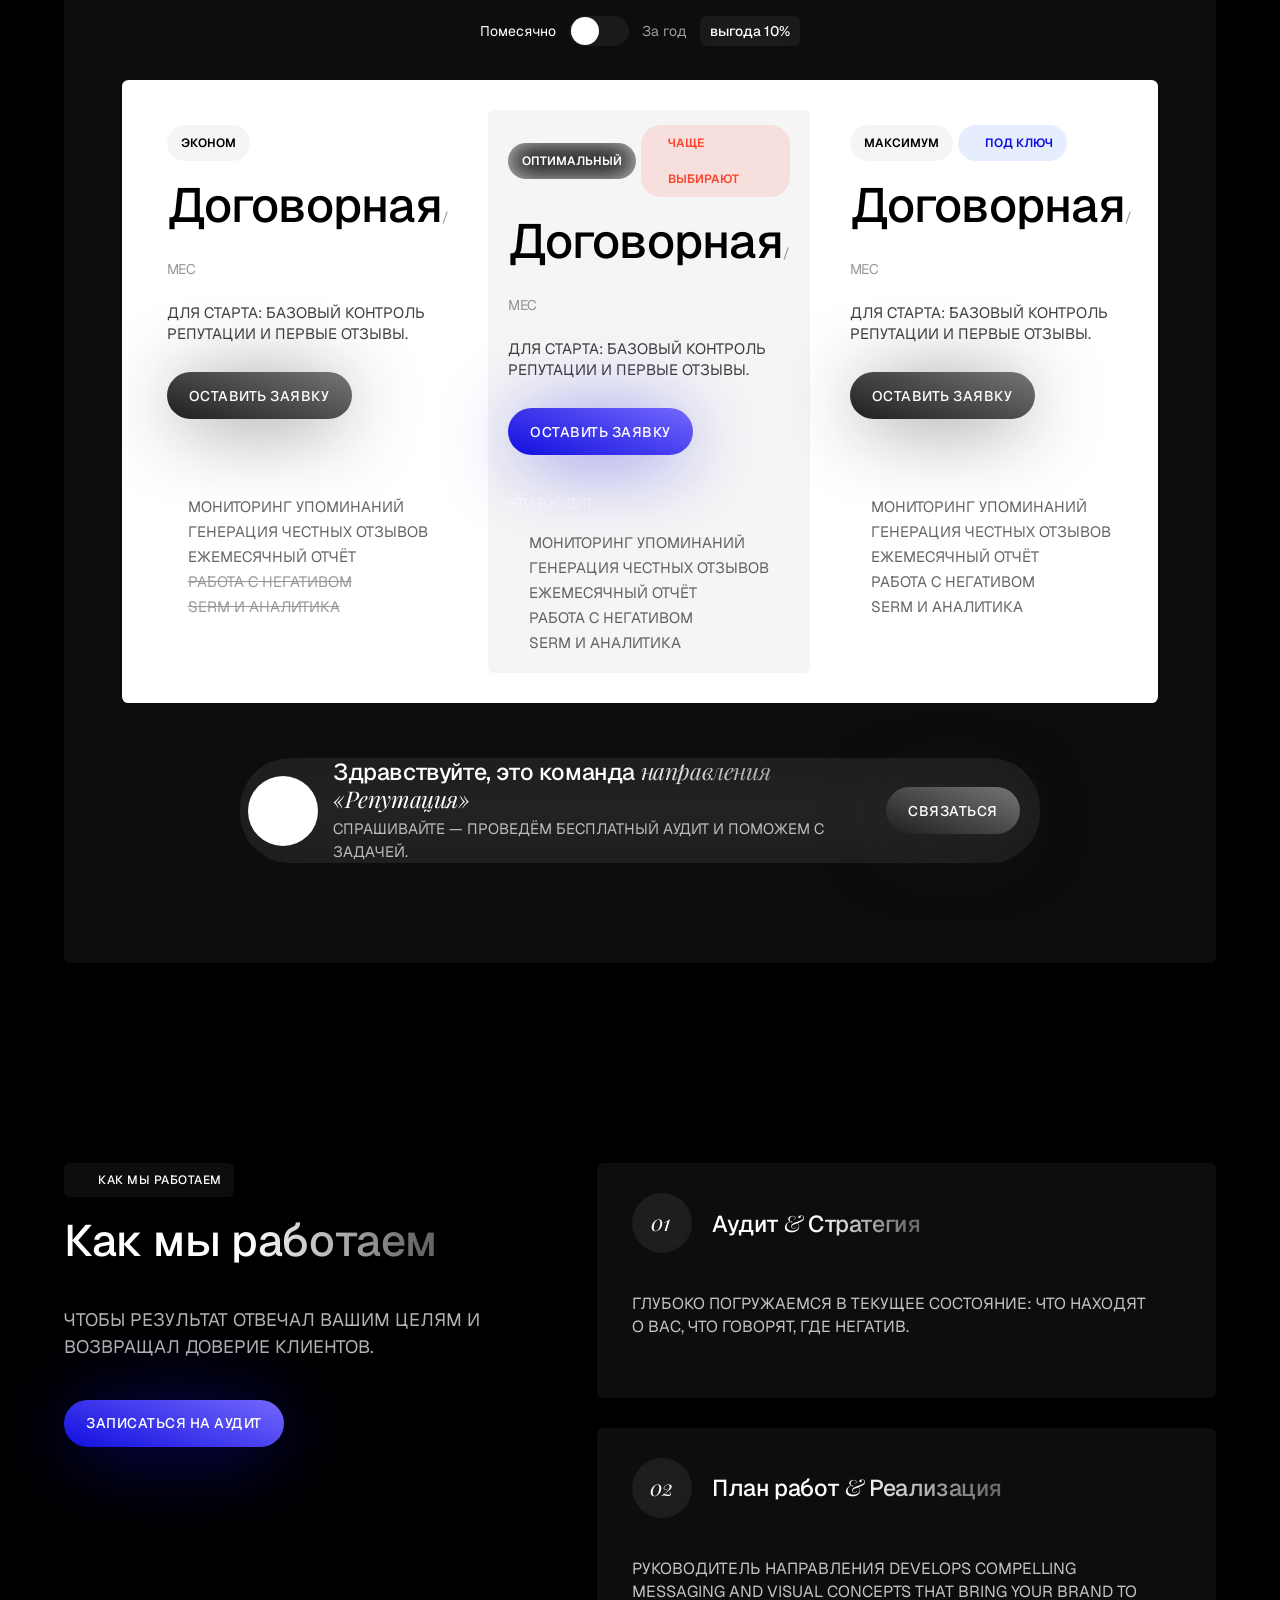
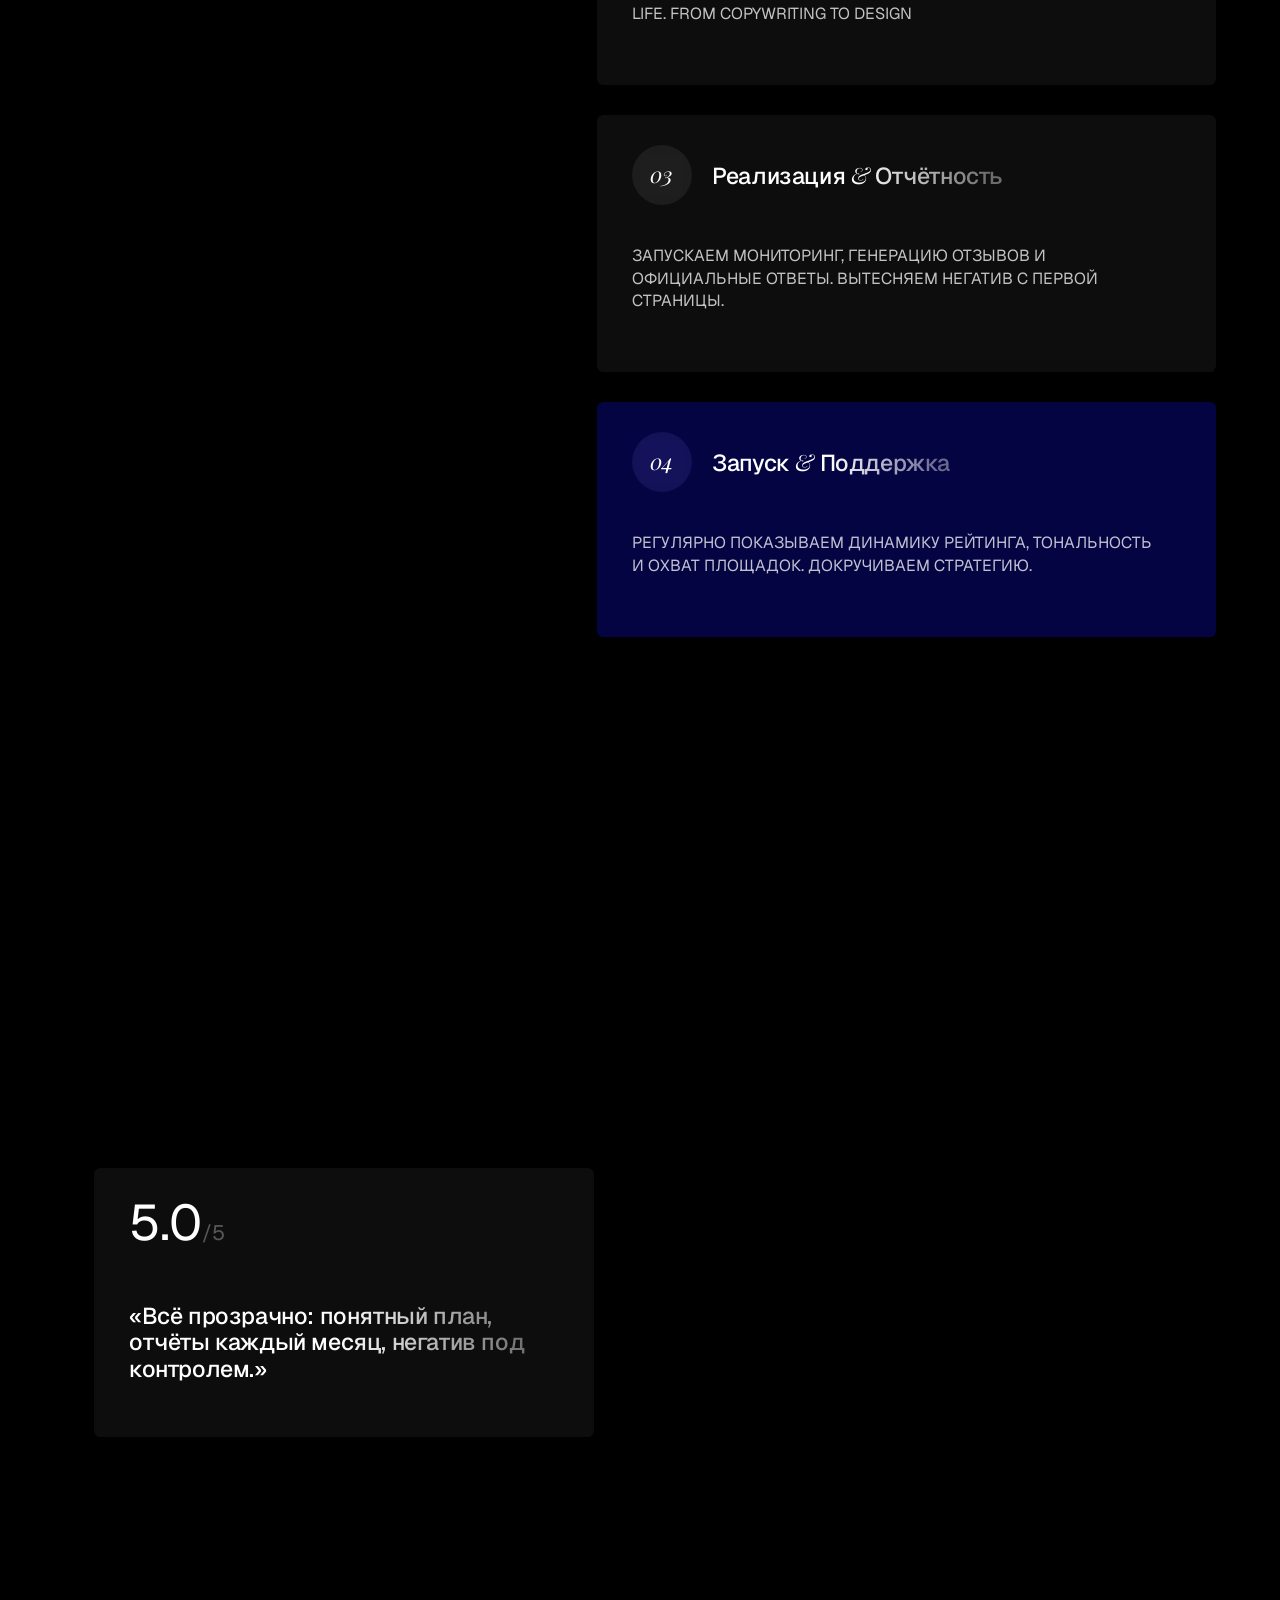
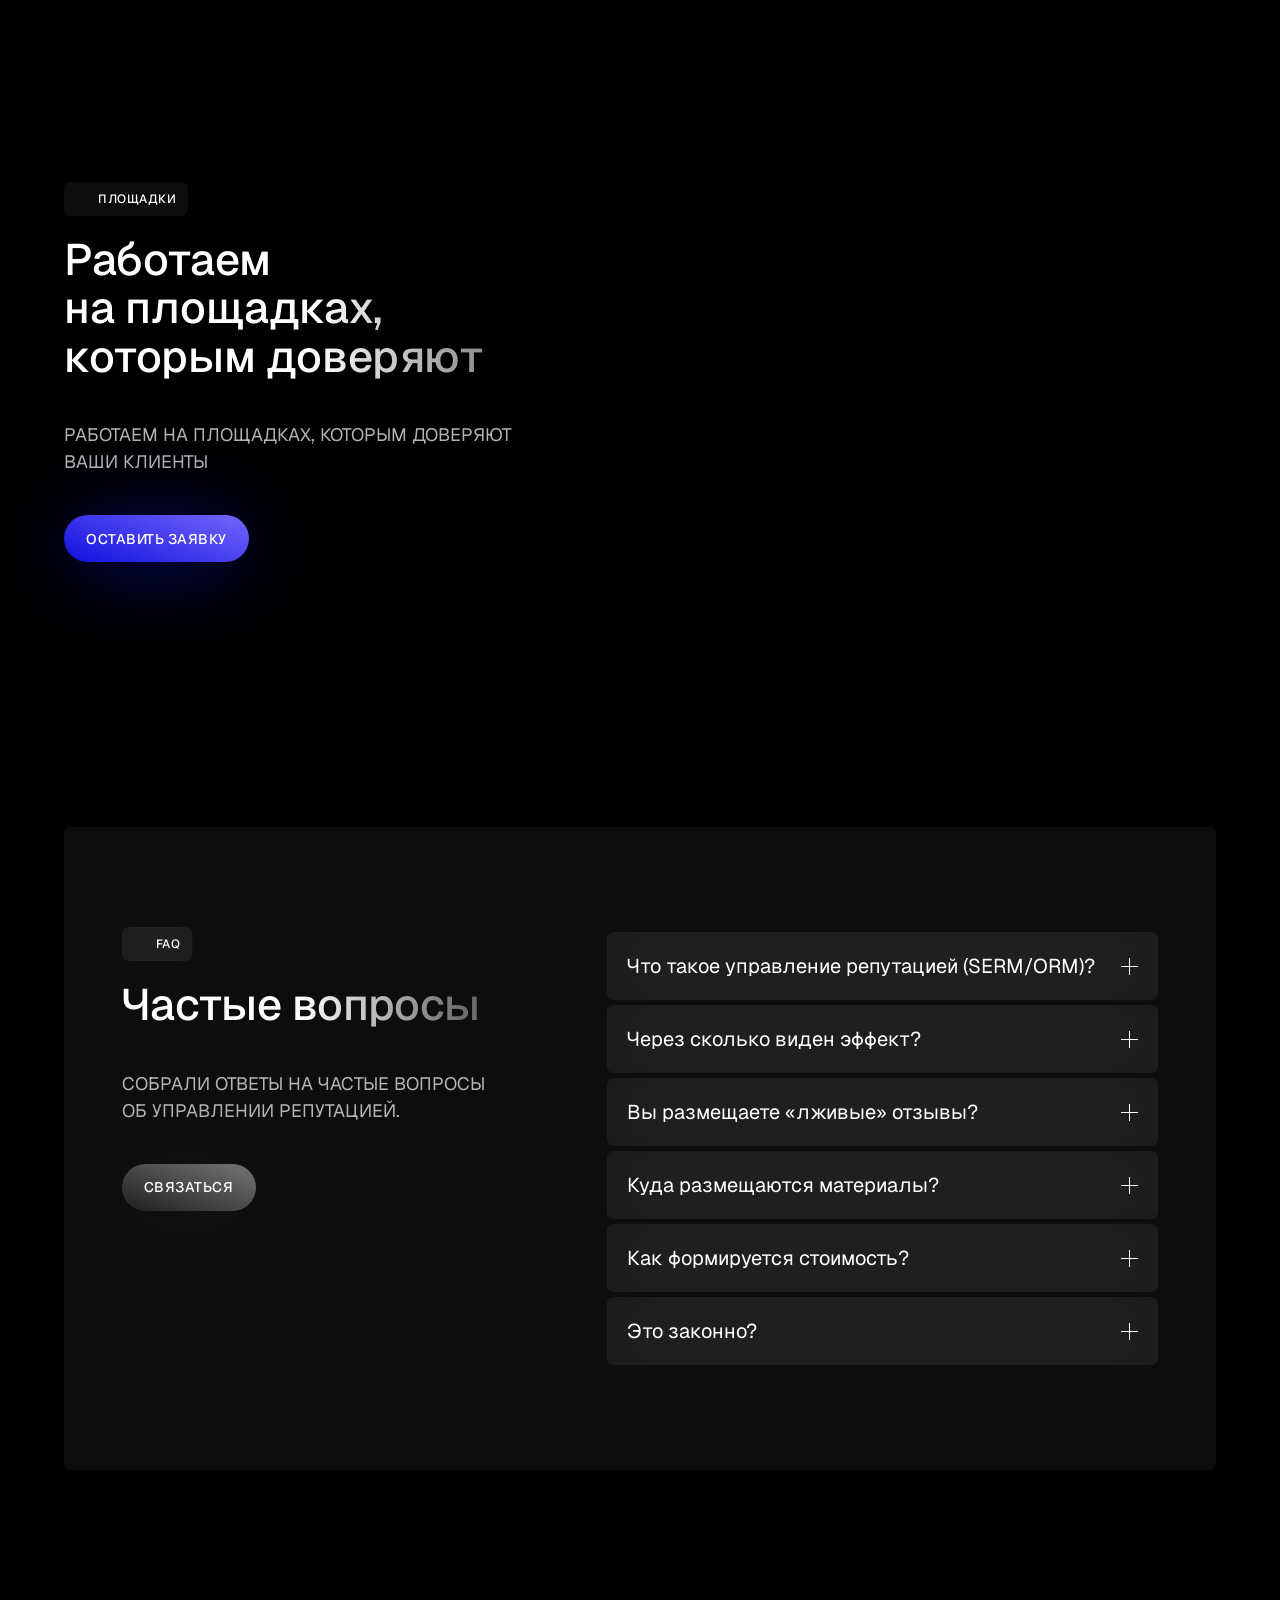
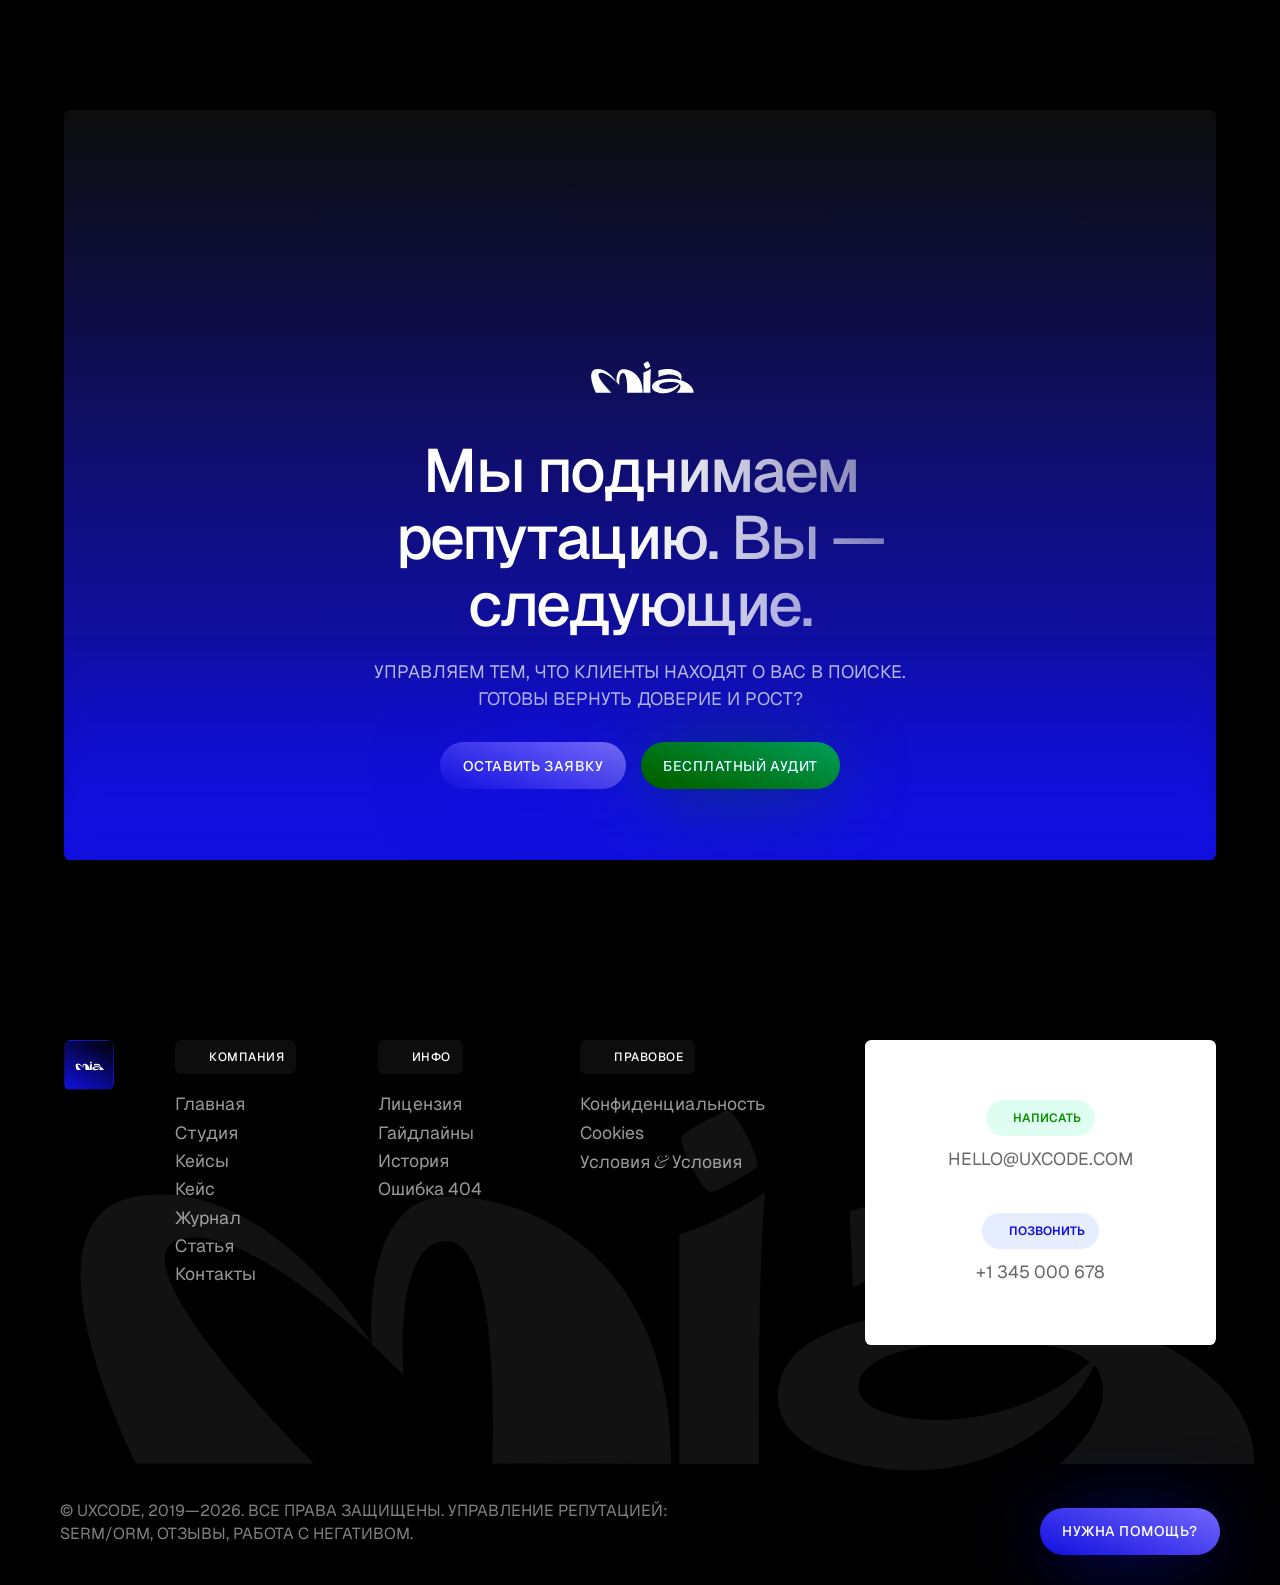
==== commit bc077030: "deploy: update reputation" ====
--- a/index.html
+++ b/index.html
@@ -31,4 +31,4 @@
         observer.observe(document, { childList: true, subtree: true });
     });
 </script>
-<style id="ux-killbadge">.w-webflow-badge,.badge-content,.text-badge-wrapper,.badge-wrapper,a[href*="brandjs"],a[href*="webflow.com?utm"]{display:none!important;visibility:hidden!important;opacity:0!important;pointer-events:none!important}</style></head><body><img alt="" class="pattern" loading="lazy" sizes="100vw" src="https://cdn.prod.website-files.com/6863db821d218d7a2559e546/68667cac36c5a127f16195fc_Vector%20(1).webp" srcset="https://cdn.prod.website-files.com/6863db821d218d7a2559e546/68667cac36c5a127f16195fc_Vector%20(1)-p-500.png 500w, https://cdn.prod.website-files.com/6863db821d218d7a2559e546/68667cac36c5a127f16195fc_Vector%20(1)-p-800.png 800w, https://cdn.prod.website-files.com/6863db821d218d7a2559e546/68667cac36c5a127f16195fc_Vector%20(1)-p-1080.png 1080w, https://cdn.prod.website-files.com/6863db821d218d7a2559e546/68667cac36c5a127f16195fc_Vector%20(1)-p-1600.webp 1600w, https://cdn.prod.website-files.com/6863db821d218d7a2559e546/68667cac36c5a127f16195fc_Vector%20(1)-p-2000.webp 2000w, https://cdn.prod.website-files.com/6863db821d218d7a2559e546/68667cac36c5a127f16195fc_Vector%20(1)-p-2600.webp 2600w, https://cdn.prod.website-files.com/6863db821d218d7a2559e546/68667cac36c5a127f16195fc_Vector%20(1)-p-3200.webp 3200w, https://cdn.prod.website-files.com/6863db821d218d7a2559e546/68667cac36c5a127f16195fc_Vector%20(1).webp 5288w" width="1508"/><img alt="" class="lighting" loading="lazy" sizes="100vw" src="https://cdn.prod.website-files.com/6863db821d218d7a2559e546/68667ac265230fa34d37b380_hero.webp" srcset="https://cdn.prod.website-files.com/6863db821d218d7a2559e546/68667ac265230fa34d37b380_hero-p-500.webp 500w, https://cdn.prod.website-files.com/6863db821d218d7a2559e546/68667ac265230fa34d37b380_hero-p-800.webp 800w, https://cdn.prod.website-files.com/6863db821d218d7a2559e546/68667ac265230fa34d37b380_hero-p-1080.webp 1080w, https://cdn.prod.website-files.com/6863db821d218d7a2559e546/68667ac265230fa34d37b380_hero-p-1600.webp 1600w, https://cdn.prod.website-files.com/6863db821d218d7a2559e546/68667ac265230fa34d37b380_hero-p-2000.webp 2000w, https://cdn.prod.website-files.com/6863db821d218d7a2559e546/68667ac265230fa34d37b380_hero-p-2600.webp 2600w, https://cdn.prod.website-files.com/6863db821d218d7a2559e546/68667ac265230fa34d37b380_hero-p-3200.webp 3200w, https://cdn.prod.website-files.com/6863db821d218d7a2559e546/68667ac265230fa34d37b380_hero.webp 4489w" width="1508"/><div class="overlay first all-page"></div><div class="navigation-wrapper"><div class="navbar-component w-nav" data-animation="default" data-collapse="medium" data-duration="400" data-easing="ease" data-easing2="ease" data-w-id="2ec87728-4b9f-a5bf-eacf-e9e9575fcd6a" role="banner"><div class="new-container"><a aria-current="page" class="logo-link-main w-nav-brand w--current" href="https://uxcode.studio/"><div><img alt="Untitled UI logotext" class="logotype" loading="lazy" src="assets/img/uxcode-logo.svg?v=2"/></div></a><nav class="navbar-menu w-nav-menu" role="navigation"><div class="menu-right"><div class="menu-left"><a aria-current="page" class="navbar-link w-nav-link w--current" href="https://uxcode.studio/">Главная</a><a class="navbar-link w-nav-link" href="https://uxcode.studio/about">Студия</a><a class="navbar-link w-nav-link" href="cases.html">Кейсы</a></div></div></nav><div class="button-flex-left"><a class="button first on-nav w-button" href="https://uxcode.studio/contact">Связаться</a><div class="menu-button-new w-nav-button"><div class="icon-component"><div class="line-top"></div><div class="line-midddle"><div class="line-middle-inner"></div></div><div class="line-bottom"></div></div></div></div></div></div></div><div class="page-wrapper"><section class="hero" data-w-id="bf9ab2e2-8ce1-d5ef-a4bb-64a206d27483"><div class="container"><div class="hero-column"><div class="max-w-width" id="w-node-d184197a-e3b2-3456-38da-d1241da2df3e-2559e538"><div class="top-text" data-w-id="cc4bc4b9-3fd8-9621-1de2-e0b7a0bf1285" style="opacity:0">Репутация · SERM / ORM</div><h1 class="display-1" data-w-id="6b4f9255-2b7e-e6bc-76d5-b0e49087b85c" style="opacity:0">Превращаем негатив в&nbsp;рост, <span class="other-font">а&nbsp;молчание — в&nbsp;рекомендации</span></h1><div class="margin-50"><p class="second-title" data-w-id="847a040c-c295-9635-9c82-572106cd7203" style="opacity:0">Снимаем негатив, строим доверие и&nbsp;приводим клиентов через честные отзывы на&nbsp;площадках, которым доверяют.</p></div><div class="margin-30" data-w-id="4c25a1b6-df10-f474-31b4-08ca1d59a136" style="opacity:0"><div class="button-flex"><a class="button first w-button" href="/contact">Оставить заявку</a></div></div></div><img alt="" class="shape" data-w-id="47669dca-6430-057e-8951-2db25ddb6509" loading="lazy" sizes="(max-width: 767px) 100vw, 750px" src="https://cdn.prod.website-files.com/6863db821d218d7a2559e546/68668aff90c6187b43f674fe_shape-3.webp" srcset="https://cdn.prod.website-files.com/6863db821d218d7a2559e546/68668aff90c6187b43f674fe_shape-3-p-500.webp 500w, https://cdn.prod.website-files.com/6863db821d218d7a2559e546/68668aff90c6187b43f674fe_shape-3-p-800.webp 800w, https://cdn.prod.website-files.com/6863db821d218d7a2559e546/68668aff90c6187b43f674fe_shape-3-p-1080.webp 1080w, https://cdn.prod.website-files.com/6863db821d218d7a2559e546/68668aff90c6187b43f674fe_shape-3-p-1600.webp 1600w, https://cdn.prod.website-files.com/6863db821d218d7a2559e546/68668aff90c6187b43f674fe_shape-3.webp 1853w" style="opacity:0" width="750"/></div></div><div class="logo-absolute"><div class="w-layout-grid logo-grid" data-w-id="b6c92d62-c40a-6e4b-ac8b-672462c0ea3c" style="opacity:0"></div></div><img alt="" class="plus-icon" loading="lazy" src="https://cdn.prod.website-files.com/6863db821d218d7a2559e546/6867a973492ead56dfadbe8a_icons8-plus-240.webp" width="120"/><img alt="" class="plus-icon second" loading="lazy" src="https://cdn.prod.website-files.com/6863db821d218d7a2559e546/6867a973492ead56dfadbe8a_icons8-plus-240.webp" width="120"/><img alt="" class="plus-icon fourht" loading="lazy" src="https://cdn.prod.website-files.com/6863db821d218d7a2559e546/6867a973492ead56dfadbe8a_icons8-plus-240.webp" width="120"/><img alt="" class="plus-icon third" loading="lazy" src="https://cdn.prod.website-files.com/6863db821d218d7a2559e546/6867a973492ead56dfadbe8a_icons8-plus-240.webp" width="120"/></section><div class="page-content"><div class="section"><img alt="" class="aboslute-shape" loading="lazy" sizes="(max-width: 479px) 100vw, 280px" src="https://cdn.prod.website-files.com/6863db821d218d7a2559e546/68668d5a8e442710f940458a_shape-4.webp" srcset="https://cdn.prod.website-files.com/6863db821d218d7a2559e546/68668d5a8e442710f940458a_shape-4-p-500.webp 500w, https://cdn.prod.website-files.com/6863db821d218d7a2559e546/68668d5a8e442710f940458a_shape-4-p-800.webp 800w, https://cdn.prod.website-files.com/6863db821d218d7a2559e546/68668d5a8e442710f940458a_shape-4.webp 969w" width="280"/><div class="container"></div><div class="container"><div class="_3-column-grid"><div class="center-card" id="w-node-_09372fdb-4fb0-0f02-cd5d-798efc3744aa-2559e538"><div class="bank-snipper" data-w-id="2c07f96f-5c88-437c-8ee5-d44418c992e1"><h2 class="main-top first">Площадки</h2><div class="bank-grid algin-right"><div class="logo-left" id="w-node-_2c07f96f-5c88-437c-8ee5-d44418c992e3-2559e538"><img alt="" class="bank-logo" id="w-node-_2c07f96f-5c88-437c-8ee5-d44418c992e4-2559e538" src="assets/img/platforms/yandex.svg" width="40"/><div class="rows gap-0-25"><h2 class="app-title" id="w-node-_2c07f96f-5c88-437c-8ee5-d44418c992e6-2559e538">Яндекс</h2><div class="placehorder-line _01" id="w-node-_2c07f96f-5c88-437c-8ee5-d44418c992e8-2559e538" style="width:0%"></div></div></div><div class="switcher" id="w-node-_2c07f96f-5c88-437c-8ee5-d44418c992e9-2559e538"><div class="toggle-circle toggle-first"></div></div></div><div class="bank-grid algin-right second"><div class="logo-left" id="w-node-_2c07f96f-5c88-437c-8ee5-d44418c992ec-2559e538"><img alt="" class="bank-logo" id="w-node-_2c07f96f-5c88-437c-8ee5-d44418c992ed-2559e538" src="assets/img/platforms/flamp.png" width="40"/><div class="rows gap-0-25"><h2 class="app-title" id="w-node-_2c07f96f-5c88-437c-8ee5-d44418c992ef-2559e538">Flamp</h2><div class="placehorder-line _02" id="w-node-_2c07f96f-5c88-437c-8ee5-d44418c992f1-2559e538" style="width:0%"></div></div></div><div class="switcher" id="w-node-_2c07f96f-5c88-437c-8ee5-d44418c992f2-2559e538"><div class="toggle-circle toggle-second"></div></div></div><div class="bank-grid algin-right second no-bottom"><div class="logo-left" id="w-node-_2c07f96f-5c88-437c-8ee5-d44418c992f5-2559e538"><img alt="" class="bank-logo" id="w-node-_2c07f96f-5c88-437c-8ee5-d44418c992f6-2559e538" src="assets/img/platforms/2gis.svg" width="40"/><div class="rows gap-0-25"><h2 class="app-title" id="w-node-_2c07f96f-5c88-437c-8ee5-d44418c992f8-2559e538">2ГИС</h2><div class="placehorder-line _03" id="w-node-_2c07f96f-5c88-437c-8ee5-d44418c992fa-2559e538" style="width:0%"></div></div></div><div class="switcher" id="w-node-_2c07f96f-5c88-437c-8ee5-d44418c992fb-2559e538"><div class="toggle-circle toggle-third"></div></div></div></div><div class="background-video w-background-video w-background-video-atom" data-autoplay="true" data-loop="true" data-poster-url="https://cdn.prod.website-files.com/6863db821d218d7a2559e546%2F6867b9548219f1488ac29d29_Futuristic%20Virtual%20Reality%20Experience-poster-00001.jpg" data-video-urls="https://cdn.prod.website-files.com/6863db821d218d7a2559e546%2F6867b9548219f1488ac29d29_Futuristic%20Virtual%20Reality%20Experience-transcode.mp4,https://cdn.prod.website-files.com/6863db821d218d7a2559e546%2F6867b9548219f1488ac29d29_Futuristic%20Virtual%20Reality%20Experience-transcode.webm" data-wf-ignore="true"><video autoplay="" data-object-fit="cover" data-wf-ignore="true" id="60f628c0-16f4-515f-7a3a-a74e886fa899-video" loop="" muted="" playsinline="" style='background-image:url("https://cdn.prod.website-files.com/6863db821d218d7a2559e546%2F6867b9548219f1488ac29d29_Futuristic%20Virtual%20Reality%20Experience-poster-00001.jpg")'><source data-wf-ignore="true" src="https://cdn.prod.website-files.com/6863db821d218d7a2559e546%2F6867b9548219f1488ac29d29_Futuristic%20Virtual%20Reality%20Experience-transcode.mp4"/><source data-wf-ignore="true" src="https://cdn.prod.website-files.com/6863db821d218d7a2559e546%2F6867b9548219f1488ac29d29_Futuristic%20Virtual%20Reality%20Experience-transcode.webm"/></video></div><div class="background-overlay"></div></div><div class="testimonials-card"><div><p class="second-title title-third">«Убрали негатив из топа выдачи за месяц — заявки с поиска заметно выросли.»</p></div><div><div class="author-flex left"><div class="author-photo third"></div><h2 class="second-title title-second">Клиент<br/>‍<span class="other-font lighter">Руководитель направления</span></h2></div></div></div><div><div class="image-wrap" data-w-id="e9b1d092-a463-fedd-0de8-e0cdf220eb8f"><img alt="Клиент — руководитель направления" class="paralax-image" loading="lazy" src="assets/img/client-photo.webp" width="640"/><div class="loan-snipper" data-w-id="bcd5ac6e-2d8d-9655-4c46-664a542b08fc"><div class="column-2" id="w-node-bcd5ac6e-2d8d-9655-4c46-664a542b08fd-2559e538"><div id="w-node-bcd5ac6e-2d8d-9655-4c46-664a542b08fe-2559e538"><h2 class="main-top">Репутация</h2><div class="rows gap-0-5"><div class="loan-placeorder placeorder-1" id="w-node-bcd5ac6e-2d8d-9655-4c46-664a542b0902-2559e538" style="width:0%"></div></div></div><div><h2 class="main-top">SERM</h2><div class="rows gap-0-5"><div class="loan-placeorder placeorder-2" id="w-node-bcd5ac6e-2d8d-9655-4c46-664a542b0907-2559e538" style="width:0%"></div></div></div></div><div class="margin-20"><div class="loan-wrapper" style="width:0%"><div class="loan-overlay" style="width:0%"></div></div></div></div></div></div></div><div class="margin-150"><div><div class="w-layout-grid logo-grid-first"><div class="text-center"><div><div class="flex-tag"><p class="second-title title-first">Работаем там, где вас ищут:</p></div></div></div><div id="w-node-edf8966f-7a06-deff-3673-8720dff910aa-2559e538"><div class="carousel-main"><div class="logo-carousel-wrap"><ul class="logo-carousel-main" role="list"><li class="logo-carousel-item"><a class="logo-link w-inline-block" href="#"><img alt="" src="assets/img/platforms/wm/yandex.svg" width="52"/></a></li><li class="logo-carousel-item"><a class="logo-link w-inline-block" href="#"><img alt="" src="assets/img/platforms/wm/google.svg" width="89"/></a></li><li class="logo-carousel-item"><a class="logo-link w-inline-block" href="#"><img alt="" src="assets/img/platforms/wm/2gis.svg" width="70"/></a></li><li class="logo-carousel-item"><a class="logo-link w-inline-block" href="#"><img alt="" src="assets/img/platforms/wm/avito.svg" width="118"/></a></li><li class="logo-carousel-item"><a class="logo-link w-inline-block" href="#"><img alt="" src="assets/img/platforms/wm/otzovik.svg" width="144"/></a></li><li class="logo-carousel-item"><a class="logo-link w-inline-block" href="#"><img alt="" src="assets/img/platforms/wm/zoon.svg" width="116"/></a></li><li class="logo-carousel-item"><a class="logo-link w-inline-block" href="#"><img alt="" src="assets/img/platforms/wm/tripadvisor.svg" width="142"/></a></li><li class="logo-carousel-item"><a class="logo-link w-inline-block" href="#"><img alt="" src="assets/img/platforms/wm/trustpilot.svg" width="122"/></a></li><li class="logo-carousel-item"><a class="logo-link w-inline-block" href="#"><img alt="" src="assets/img/platforms/wm/yandex.svg" width="52"/></a></li><li class="logo-carousel-item"><a class="logo-link w-inline-block" href="#"><img alt="" src="assets/img/platforms/wm/google.svg" width="89"/></a></li></ul></div></div></div></div></div></div><div class="margin-200"><div class="_2-column-grid"><div class="max-w-width"><div class="top-text">о направлении</div><h2 class="display-1 first">Снимаем негатив, строим доверие и&nbsp;возвращаем клиентов</h2><div class="margin-50 add-flex"><div class="flex-small"><div class="testi-photo"></div><div class="testi-photo first"></div><div class="testi-photo second"></div><div class="testi-photo third"></div></div><p class="second-title title-fourth">Начните с&nbsp;бесплатного аудита репутации</p></div><div class="margin-40"><p class="second-title">Снимаем негатив, строим доверие и приводим клиентов через честные отзывы.</p></div></div><div class="right-column"><div class="left-column"><div class="card-01"><div><h2 class="main-top">репутация</h2><p class="display-1 third">Полный цикл управления репутацией</p></div><div class="grow-stats" data-w-id="367b5348-5fa6-ee90-439c-708dd20b52c2"><div class="grow-bar grow-1" style="width:0%"></div><div class="grow-bar grow-2" style="width:0%"></div><div class="grow-bar grow-3" style="width:0%"></div><div class="grow-bar grow-4" style="width:0%"></div></div></div><div class="image-wrap first medium" data-w-id="9a6fb426-6d30-28a9-e6cf-4b8d91ab1d3b"><img alt="" class="paralax-image" loading="lazy" sizes="100vw" src="https://cdn.prod.website-files.com/6863db821d218d7a2559e546/6867cb4a21787e9dd3e05de0_Collaborative%20Discussion.webp" srcset="https://cdn.prod.website-files.com/6863db821d218d7a2559e546/6867cb4a21787e9dd3e05de0_Collaborative%20Discussion-p-500.webp 500w, https://cdn.prod.website-files.com/6863db821d218d7a2559e546/6867cb4a21787e9dd3e05de0_Collaborative%20Discussion-p-800.webp 800w, https://cdn.prod.website-files.com/6863db821d218d7a2559e546/6867cb4a21787e9dd3e05de0_Collaborative%20Discussion-p-1080.webp 1080w, https://cdn.prod.website-files.com/6863db821d218d7a2559e546/6867cb4a21787e9dd3e05de0_Collaborative%20Discussion-p-1600.webp 1600w, https://cdn.prod.website-files.com/6863db821d218d7a2559e546/6867cb4a21787e9dd3e05de0_Collaborative%20Discussion.webp 2400w" width="1200"/></div></div><div><div class="image-wrap first medium" data-w-id="934c09ca-7851-0d22-afad-8c228b2a6742"><img alt="" class="paralax-image" loading="lazy" sizes="100vw" src="https://cdn.prod.website-files.com/6863db821d218d7a2559e546/6867cc79db3dd62be604cd09_photo-4.webp" srcset="https://cdn.prod.website-files.com/6863db821d218d7a2559e546/6867cc79db3dd62be604cd09_photo-4-p-500.webp 500w, https://cdn.prod.website-files.com/6863db821d218d7a2559e546/6867cc79db3dd62be604cd09_photo-4-p-800.webp 800w, https://cdn.prod.website-files.com/6863db821d218d7a2559e546/6867cc79db3dd62be604cd09_photo-4-p-1080.webp 1080w, https://cdn.prod.website-files.com/6863db821d218d7a2559e546/6867cc79db3dd62be604cd09_photo-4-p-1600.webp 1600w, https://cdn.prod.website-files.com/6863db821d218d7a2559e546/6867cc79db3dd62be604cd09_photo-4-p-2000.webp 2000w, https://cdn.prod.website-files.com/6863db821d218d7a2559e546/6867cc79db3dd62be604cd09_photo-4.webp 2579w" width="1289.5"/></div></div></div></div></div><div class="margin-200"><div class="services-section"><div class="max-w-width first"><div class="top-text">наши услуги</div><h2 class="display-1 first">Системно. Прозрачно. По&nbsp;договору.</span></h2><div class="margin-20"><p class="second-title">Полный цикл управления репутацией: мониторинг, работа с негативом, генерация честных отзывов и аналитика.</p></div></div><img alt="" class="plus-icon fourht" loading="lazy" src="https://cdn.prod.website-files.com/6863db821d218d7a2559e546/6867a973492ead56dfadbe8a_icons8-plus-240.webp" width="120"/><img alt="" class="plus-icon" loading="lazy" src="https://cdn.prod.website-files.com/6863db821d218d7a2559e546/6867a973492ead56dfadbe8a_icons8-plus-240.webp" width="120"/><img alt="" class="plus-icon third" loading="lazy" src="https://cdn.prod.website-files.com/6863db821d218d7a2559e546/6867a973492ead56dfadbe8a_icons8-plus-240.webp" width="120"/><img alt="" class="plus-icon second" loading="lazy" src="https://cdn.prod.website-files.com/6863db821d218d7a2559e546/6867a973492ead56dfadbe8a_icons8-plus-240.webp" width="120"/><div class="margin-80 _40"><div class="features-wrapper"><div class="features-card"><img alt="" class="plus-icon second invert" loading="lazy" src="https://cdn.prod.website-files.com/6863db821d218d7a2559e546/6867a973492ead56dfadbe8a_icons8-plus-240.webp" width="120"/><img alt="" class="circle-shape circle-shape-1" loading="lazy" sizes="(max-width: 479px) 100vw, 450px" src="https://cdn.prod.website-files.com/6863db821d218d7a2559e546/6867dc59778af448430ef1ea_shape-01.webp" srcset="https://cdn.prod.website-files.com/6863db821d218d7a2559e546/6867dc59778af448430ef1ea_shape-01-p-500.png 500w, https://cdn.prod.website-files.com/6863db821d218d7a2559e546/6867dc59778af448430ef1ea_shape-01-p-800.png 800w, https://cdn.prod.website-files.com/6863db821d218d7a2559e546/6867dc59778af448430ef1ea_shape-01.webp 900w" width="450"/><div><h3 class="second-title title-fifth title-space">01</h3><h3 class="second-title title-fifth dark">SERM</h3></div><div><p>Управляем репутацией системно: мониторинг, работа с&nbsp;негативом и&nbsp;честные отзывы на&nbsp;площадках, которым доверяют клиенты.</p></div></div><div class="features-card"><img alt="" class="plus-icon second invert" loading="lazy" src="https://cdn.prod.website-files.com/6863db821d218d7a2559e546/6867a973492ead56dfadbe8a_icons8-plus-240.webp" width="120"/><img alt="" class="circle-shape circle-shape-2" loading="lazy" sizes="(max-width: 900px) 100vw, 900px" src="https://cdn.prod.website-files.com/6863db821d218d7a2559e546/6867dc59778af448430ef1ea_shape-01.webp" srcset="https://cdn.prod.website-files.com/6863db821d218d7a2559e546/6867dc59778af448430ef1ea_shape-01-p-500.png 500w, https://cdn.prod.website-files.com/6863db821d218d7a2559e546/6867dc59778af448430ef1ea_shape-01-p-800.png 800w, https://cdn.prod.website-files.com/6863db821d218d7a2559e546/6867dc59778af448430ef1ea_shape-01.webp 900w"/><div><h3 class="second-title title-fifth title-space">02</h3><h3 class="second-title title-fifth dark">Работа с&nbsp;негативом</h3></div><div><p>Управляем репутацией системно: мониторинг, работа с&nbsp;негативом и&nbsp;честные отзывы на&nbsp;площадках, которым доверяют клиенты.</p></div></div><div class="features-card"><img alt="" class="plus-icon second invert" loading="lazy" src="https://cdn.prod.website-files.com/6863db821d218d7a2559e546/6867a973492ead56dfadbe8a_icons8-plus-240.webp" width="120"/><img alt="" class="circle-shape circle-shape-3" loading="lazy" sizes="(max-width: 900px) 100vw, 900px" src="https://cdn.prod.website-files.com/6863db821d218d7a2559e546/6867dc59778af448430ef1ea_shape-01.webp" srcset="https://cdn.prod.website-files.com/6863db821d218d7a2559e546/6867dc59778af448430ef1ea_shape-01-p-500.png 500w, https://cdn.prod.website-files.com/6863db821d218d7a2559e546/6867dc59778af448430ef1ea_shape-01-p-800.png 800w, https://cdn.prod.website-files.com/6863db821d218d7a2559e546/6867dc59778af448430ef1ea_shape-01.webp 900w"/><div><h3 class="second-title title-fifth title-space">03</h3><h3 class="second-title title-fifth dark">Мониторинг и&nbsp;отзывы</h3></div><div><p>Управляем репутацией системно: мониторинг, работа с&nbsp;негативом и&nbsp;честные отзывы на&nbsp;площадках, которым доверяют клиенты.</p></div></div></div></div><div class="margin-50"><div class="button-flex flex-center"><a class="button first w-button" href="/contact">связаться</a></div></div></div></div><div class="margin-200"><div class="max-w-width first"><div class="top-text">почему мы</div><h2 class="display-1 first">Результат — каждый раз</span></h2><div class="margin-20"><p class="second-title">Прозрачно и по договору: реальные сроки и понятный результат.</p></div></div><div class="margin-80"><div class="_3-column-grid"><div class="card-02"><div class="card-grid first-grid"><div class="glas-card" id="w-node-_8c10053c-0b87-8fbb-9639-7da5775bb800-2559e538"><img alt="" class="plus-icon second" loading="lazy" src="https://cdn.prod.website-files.com/6863db821d218d7a2559e546/6867a973492ead56dfadbe8a_icons8-plus-240.webp" width="120"/><div><h3 class="second-title sixth">2–3 недели</h3></div><p>До первых изменений в выдаче и на картах.</p></div><div class="card-height"><div class="image-wrap first" data-w-id="768fa72a-d1e5-64a0-face-b04b41d9b8ad"><div class="paralax-image w-background-video w-background-video-atom" data-autoplay="true" data-loop="true" data-poster-url="https://cdn.prod.website-files.com/6863db821d218d7a2559e546%2F686be886377cb8e2bd6a2207_Professional%20Woman%20at%20Work-poster-00001.jpg" data-video-urls="https://cdn.prod.website-files.com/6863db821d218d7a2559e546%2F686be886377cb8e2bd6a2207_Professional%20Woman%20at%20Work-transcode.mp4,https://cdn.prod.website-files.com/6863db821d218d7a2559e546%2F686be886377cb8e2bd6a2207_Professional%20Woman%20at%20Work-transcode.webm" data-wf-ignore="true"><video autoplay="" data-object-fit="cover" data-wf-ignore="true" id="c09599f9-cbd6-f097-796e-11a77408b399-video" loop="" muted="" playsinline="" style='background-image:url("https://cdn.prod.website-files.com/6863db821d218d7a2559e546%2F686be886377cb8e2bd6a2207_Professional%20Woman%20at%20Work-poster-00001.jpg")'><source data-wf-ignore="true" src="https://cdn.prod.website-files.com/6863db821d218d7a2559e546%2F686be886377cb8e2bd6a2207_Professional%20Woman%20at%20Work-transcode.mp4"/><source data-wf-ignore="true" src="https://cdn.prod.website-files.com/6863db821d218d7a2559e546%2F686be886377cb8e2bd6a2207_Professional%20Woman%20at%20Work-transcode.webm"/></video></div><div class="overlay first less"></div></div></div></div></div><div class="card-02 first-card" id="w-node-_269b7bdc-d43f-edb1-cfb3-8e08950656a3-2559e538"><img alt="" class="pattern absolute" loading="lazy" sizes="100vw" src="https://cdn.prod.website-files.com/6863db821d218d7a2559e546/68667cac36c5a127f16195fc_Vector%20(1).webp" srcset="https://cdn.prod.website-files.com/6863db821d218d7a2559e546/68667cac36c5a127f16195fc_Vector%20(1)-p-500.png 500w, https://cdn.prod.website-files.com/6863db821d218d7a2559e546/68667cac36c5a127f16195fc_Vector%20(1)-p-800.png 800w, https://cdn.prod.website-files.com/6863db821d218d7a2559e546/68667cac36c5a127f16195fc_Vector%20(1)-p-1080.png 1080w, https://cdn.prod.website-files.com/6863db821d218d7a2559e546/68667cac36c5a127f16195fc_Vector%20(1)-p-1600.webp 1600w, https://cdn.prod.website-files.com/6863db821d218d7a2559e546/68667cac36c5a127f16195fc_Vector%20(1)-p-2000.webp 2000w, https://cdn.prod.website-files.com/6863db821d218d7a2559e546/68667cac36c5a127f16195fc_Vector%20(1)-p-2600.webp 2600w, https://cdn.prod.website-files.com/6863db821d218d7a2559e546/68667cac36c5a127f16195fc_Vector%20(1)-p-3200.webp 3200w, https://cdn.prod.website-files.com/6863db821d218d7a2559e546/68667cac36c5a127f16195fc_Vector%20(1).webp 5288w" width="1508"/><div><h2 class="main-top second">факт 01</h2><p class="display-1 third dark">Системный мониторинг и <span class="other-font">работа с отзывами</span> помогают бизнесу <span>возвращают доверие клиентов</span></p></div><img alt="" class="plus-icon second invert" loading="lazy" src="https://cdn.prod.website-files.com/6863db821d218d7a2559e546/6867a973492ead56dfadbe8a_icons8-plus-240.webp" width="120"/><div class="margin-20"><p>Системно вытесняем негатив и усиливаем позитивный фон.</p><div class="margin-15"><div class="button-flex"><a class="button first w-button" href="/contact">оставить заявку</a></div></div></div></div><div class="card-02"><div class="card-grid"><div><div class="image-wrap first" data-w-id="fbb57b33-1810-ab0f-19e0-3d6969503e53"><img alt="" class="paralax-image" loading="lazy" sizes="(max-width: 767px) 100vw, 600px" src="https://cdn.prod.website-files.com/6863db821d218d7a2559e546/686be800263dce9600cfb8ae_Man%20Smiling%20Indoors%20(4).webp" srcset="https://cdn.prod.website-files.com/6863db821d218d7a2559e546/686be800263dce9600cfb8ae_Man%20Smiling%20Indoors%20(4)-p-500.webp 500w, https://cdn.prod.website-files.com/6863db821d218d7a2559e546/686be800263dce9600cfb8ae_Man%20Smiling%20Indoors%20(4)-p-800.webp 800w, https://cdn.prod.website-files.com/6863db821d218d7a2559e546/686be800263dce9600cfb8ae_Man%20Smiling%20Indoors%20(4).webp 1200w" width="600"/></div></div><div class="glas-card right" id="w-node-_71953969-c339-5813-a3c1-d37f13b22bf1-2559e538"><img alt="" class="plus-icon" loading="lazy" src="https://cdn.prod.website-files.com/6863db821d218d7a2559e546/6867a973492ead56dfadbe8a_icons8-plus-240.webp" width="120"/><div><h3 class="second-title sixth">1–3 месяца</h3></div><p>До основного результата под ваши цели.</p></div></div></div></div></div></div></div></div><section class="section" data-w-id="78042fa9-d5a5-b1ea-67c4-a6a69b65a109"><div class="container"><div class="services-section"><div class="max-w-width second"><div><div class="top-text">наши направления</div><h2 class="display-1">Наши направления</h2></div><p class="second-title make-white first"><span>Мы не просто репутация — полноценное IT-агентство, закрывающее все задачи бизнеса.</span></p><p class="second-title"><span>(2025©)</span></p></div><img alt="" class="plus-icon fourht" loading="lazy" src="https://cdn.prod.website-files.com/6863db821d218d7a2559e546/6867a973492ead56dfadbe8a_icons8-plus-240.webp" width="120"/><img alt="" class="plus-icon" loading="lazy" src="https://cdn.prod.website-files.com/6863db821d218d7a2559e546/6867a973492ead56dfadbe8a_icons8-plus-240.webp" width="120"/><img alt="" class="plus-icon third" loading="lazy" src="https://cdn.prod.website-files.com/6863db821d218d7a2559e546/6867a973492ead56dfadbe8a_icons8-plus-240.webp" width="120"/><img alt="" class="plus-icon second" loading="lazy" src="https://cdn.prod.website-files.com/6863db821d218d7a2559e546/6867a973492ead56dfadbe8a_icons8-plus-240.webp" width="120"/><div class="margin-80 _40"><div class="w-dyn-list"><div class="project-grid w-dyn-items" role="list"><div class="w-dyn-item" role="listitem"><a class="work-wrapper-first w-inline-block" data-w-id="d267d0fd-6840-1cfa-0df8-27fdfda94a13" href="#napravleniya"><div class="circle-center"><div class="project-circle-text"><img alt="" class="logo-image" loading="lazy" src="https://cdn.prod.website-files.com/6863db821d218d7a2559e554/686bb0cc7ff4c73071ba7bfd_logo-6.webp"/></div><img alt="" class="work-photo-first" loading="eager" sizes="100vw" src="https://cdn.prod.website-files.com/6863db821d218d7a2559e554/686bb5b46e1899a1d8afbd6d_Futuristic%20Robot%20Design.webp" srcset="https://cdn.prod.website-files.com/6863db821d218d7a2559e554/686bb5b46e1899a1d8afbd6d_Futuristic%20Robot%20Design-p-500.webp 500w, https://cdn.prod.website-files.com/6863db821d218d7a2559e554/686bb5b46e1899a1d8afbd6d_Futuristic%20Robot%20Design-p-800.webp 800w, https://cdn.prod.website-files.com/6863db821d218d7a2559e554/686bb5b46e1899a1d8afbd6d_Futuristic%20Robot%20Design-p-1080.webp 1080w, https://cdn.prod.website-files.com/6863db821d218d7a2559e554/686bb5b46e1899a1d8afbd6d_Futuristic%20Robot%20Design-p-1600.webp 1600w, https://cdn.prod.website-files.com/6863db821d218d7a2559e554/686bb5b46e1899a1d8afbd6d_Futuristic%20Robot%20Design-p-2000.webp 2000w, https://cdn.prod.website-files.com/6863db821d218d7a2559e554/686bb5b46e1899a1d8afbd6d_Futuristic%20Robot%20Design.webp 2400w"/><div class="overlay first half"></div></div><div class="margin-10"><div class="vertical-flex"><div class="line-overlay"><div class="line-title"></div></div><div class="title-line-wrapper"><h3 class="work-title-first">Дизайн и&nbsp;разработка</h3></div><div><p class="category-title">UI/UX · Web · Mobile · CRM/ERP</p></div></div></div></a></div><div class="w-dyn-item" role="listitem"><a class="work-wrapper-first w-inline-block" data-w-id="d267d0fd-6840-1cfa-0df8-27fdfda94a13" href="#napravleniya"><div class="circle-center"><div class="project-circle-text"><img alt="" class="logo-image" loading="lazy" src="https://cdn.prod.website-files.com/6863db821d218d7a2559e554/686bb0cc7ff4c73071ba7bfd_logo-6.webp"/></div><img alt="" class="work-photo-first" loading="eager" sizes="100vw" src="https://cdn.prod.website-files.com/6863db821d218d7a2559e554/686bb5b46e1899a1d8afbd6d_Futuristic%20Robot%20Design.webp" srcset="https://cdn.prod.website-files.com/6863db821d218d7a2559e554/686bb5b46e1899a1d8afbd6d_Futuristic%20Robot%20Design-p-500.webp 500w, https://cdn.prod.website-files.com/6863db821d218d7a2559e554/686bb5b46e1899a1d8afbd6d_Futuristic%20Robot%20Design-p-800.webp 800w, https://cdn.prod.website-files.com/6863db821d218d7a2559e554/686bb5b46e1899a1d8afbd6d_Futuristic%20Robot%20Design-p-1080.webp 1080w, https://cdn.prod.website-files.com/6863db821d218d7a2559e554/686bb5b46e1899a1d8afbd6d_Futuristic%20Robot%20Design-p-1600.webp 1600w, https://cdn.prod.website-files.com/6863db821d218d7a2559e554/686bb5b46e1899a1d8afbd6d_Futuristic%20Robot%20Design-p-2000.webp 2000w, https://cdn.prod.website-files.com/6863db821d218d7a2559e554/686bb5b46e1899a1d8afbd6d_Futuristic%20Robot%20Design.webp 2400w"/><div class="overlay first half"></div></div><div class="margin-10"><div class="vertical-flex"><div class="line-overlay"><div class="line-title"></div></div><div class="title-line-wrapper"><h3 class="work-title-first">Маркетинг и&nbsp;трафик</h3></div><div><p class="category-title">SEO · Контекст · Таргет · Видео</p></div></div></div></a></div><div class="w-dyn-item" role="listitem"><a class="work-wrapper-first w-inline-block" data-w-id="d267d0fd-6840-1cfa-0df8-27fdfda94a13" href="#napravleniya"><div class="circle-center"><div class="project-circle-text"><img alt="" class="logo-image" loading="lazy" src="https://cdn.prod.website-files.com/6863db821d218d7a2559e554/686bb0cc7ff4c73071ba7bfd_logo-6.webp"/></div><img alt="" class="work-photo-first" loading="eager" sizes="100vw" src="https://cdn.prod.website-files.com/6863db821d218d7a2559e554/686bb5b46e1899a1d8afbd6d_Futuristic%20Robot%20Design.webp" srcset="https://cdn.prod.website-files.com/6863db821d218d7a2559e554/686bb5b46e1899a1d8afbd6d_Futuristic%20Robot%20Design-p-500.webp 500w, https://cdn.prod.website-files.com/6863db821d218d7a2559e554/686bb5b46e1899a1d8afbd6d_Futuristic%20Robot%20Design-p-800.webp 800w, https://cdn.prod.website-files.com/6863db821d218d7a2559e554/686bb5b46e1899a1d8afbd6d_Futuristic%20Robot%20Design-p-1080.webp 1080w, https://cdn.prod.website-files.com/6863db821d218d7a2559e554/686bb5b46e1899a1d8afbd6d_Futuristic%20Robot%20Design-p-1600.webp 1600w, https://cdn.prod.website-files.com/6863db821d218d7a2559e554/686bb5b46e1899a1d8afbd6d_Futuristic%20Robot%20Design-p-2000.webp 2000w, https://cdn.prod.website-files.com/6863db821d218d7a2559e554/686bb5b46e1899a1d8afbd6d_Futuristic%20Robot%20Design.webp 2400w"/><div class="overlay first half"></div></div><div class="margin-10"><div class="vertical-flex"><div class="line-overlay"><div class="line-title"></div></div><div class="title-line-wrapper"><h3 class="work-title-first">Репутация и&nbsp;отзывы</h3></div><div><p class="category-title">SERM · ORM · Мониторинг · Негатив</p></div></div></div></a></div><div class="w-dyn-item" role="listitem"><a class="work-wrapper-first w-inline-block" data-w-id="d267d0fd-6840-1cfa-0df8-27fdfda94a13" href="#napravleniya"><div class="circle-center"><div class="project-circle-text"><img alt="" class="logo-image" loading="lazy" src="https://cdn.prod.website-files.com/6863db821d218d7a2559e554/686bb0cc7ff4c73071ba7bfd_logo-6.webp"/></div><img alt="" class="work-photo-first" loading="eager" sizes="100vw" src="https://cdn.prod.website-files.com/6863db821d218d7a2559e554/686bb5b46e1899a1d8afbd6d_Futuristic%20Robot%20Design.webp" srcset="https://cdn.prod.website-files.com/6863db821d218d7a2559e554/686bb5b46e1899a1d8afbd6d_Futuristic%20Robot%20Design-p-500.webp 500w, https://cdn.prod.website-files.com/6863db821d218d7a2559e554/686bb5b46e1899a1d8afbd6d_Futuristic%20Robot%20Design-p-800.webp 800w, https://cdn.prod.website-files.com/6863db821d218d7a2559e554/686bb5b46e1899a1d8afbd6d_Futuristic%20Robot%20Design-p-1080.webp 1080w, https://cdn.prod.website-files.com/6863db821d218d7a2559e554/686bb5b46e1899a1d8afbd6d_Futuristic%20Robot%20Design-p-1600.webp 1600w, https://cdn.prod.website-files.com/6863db821d218d7a2559e554/686bb5b46e1899a1d8afbd6d_Futuristic%20Robot%20Design-p-2000.webp 2000w, https://cdn.prod.website-files.com/6863db821d218d7a2559e554/686bb5b46e1899a1d8afbd6d_Futuristic%20Robot%20Design.webp 2400w"/><div class="overlay first half"></div></div><div class="margin-10"><div class="vertical-flex"><div class="line-overlay"><div class="line-title"></div></div><div class="title-line-wrapper"><h3 class="work-title-first">Продажи и&nbsp;платежи</h3></div><div><p class="category-title">Эквайринг · Воронки · CRM · Чекаут</p></div></div></div></a></div></div></div></div><div class="margin-50"><div class="button-flex flex-center"><a class="button first w-button" href="/work">обсудить задачу</a></div></div></div><div class="cta"><img alt="" class="pattern absolute invert" loading="lazy" sizes="100vw" src="https://cdn.prod.website-files.com/6863db821d218d7a2559e546/68667cac36c5a127f16195fc_Vector%20(1).webp" srcset="https://cdn.prod.website-files.com/6863db821d218d7a2559e546/68667cac36c5a127f16195fc_Vector%20(1)-p-500.png 500w, https://cdn.prod.website-files.com/6863db821d218d7a2559e546/68667cac36c5a127f16195fc_Vector%20(1)-p-800.png 800w, https://cdn.prod.website-files.com/6863db821d218d7a2559e546/68667cac36c5a127f16195fc_Vector%20(1)-p-1080.png 1080w, https://cdn.prod.website-files.com/6863db821d218d7a2559e546/68667cac36c5a127f16195fc_Vector%20(1)-p-1600.webp 1600w, https://cdn.prod.website-files.com/6863db821d218d7a2559e546/68667cac36c5a127f16195fc_Vector%20(1)-p-2000.webp 2000w, https://cdn.prod.website-files.com/6863db821d218d7a2559e546/68667cac36c5a127f16195fc_Vector%20(1)-p-2600.webp 2600w, https://cdn.prod.website-files.com/6863db821d218d7a2559e546/68667cac36c5a127f16195fc_Vector%20(1)-p-3200.webp 3200w, https://cdn.prod.website-files.com/6863db821d218d7a2559e546/68667cac36c5a127f16195fc_Vector%20(1).webp 5288w" width="1508"/><img alt="" class="plus-icon second" loading="lazy" src="https://cdn.prod.website-files.com/6863db821d218d7a2559e546/6867a973492ead56dfadbe8a_icons8-plus-240.webp" width="120"/><img alt="" class="plus-icon third" loading="lazy" src="https://cdn.prod.website-files.com/6863db821d218d7a2559e546/6867a973492ead56dfadbe8a_icons8-plus-240.webp" width="120"/><div><div class="max-w-width first-tablet"><img alt="Untitled UI logotext" class="logotype for-footer" loading="lazy" src="assets/img/uxcode-logo.svg?v=2"/><h2 class="display-1 first">Давайте поднимем <span class="other-font">вашу репутацию.</span></h2><div class="margin-50 _20"><p class="second-title">Расскажите о задаче — проведём бесплатный аудит и предложим решение.</p></div><div class="margin-30"><div class="button-flex"><a class="button first w-button" href="/contact">Оставить заявку</a></div></div></div></div><img alt="" class="mascot" loading="lazy" sizes="(max-width: 991px) 100vw, 950px" src="https://cdn.prod.website-files.com/6863db821d218d7a2559e546/686bd46d3727ea88cc274a7f_VR-Headset.webp" srcset="https://cdn.prod.website-files.com/6863db821d218d7a2559e546/686bd46d3727ea88cc274a7f_VR-Headset-p-500.webp 500w, https://cdn.prod.website-files.com/6863db821d218d7a2559e546/686bd46d3727ea88cc274a7f_VR-Headset-p-800.webp 800w, https://cdn.prod.website-files.com/6863db821d218d7a2559e546/686bd46d3727ea88cc274a7f_VR-Headset-p-1080.webp 1080w, https://cdn.prod.website-files.com/6863db821d218d7a2559e546/686bd46d3727ea88cc274a7f_VR-Headset-p-1600.webp 1600w, https://cdn.prod.website-files.com/6863db821d218d7a2559e546/686bd46d3727ea88cc274a7f_VR-Headset.webp 1900w" width="950"/></div><div class="margin-200"><div class="max-w-width first"><div class="top-text">площадки</div><h2 class="display-1 first">Нам доверяют</span></h2><div class="margin-20"><p class="second-title">From global design honors to industry innovation площадки, our work has been celebrated by the best</p></div></div><div class="margin-80"><div class="_2-column-grid first"><div class="right-column first"><div class="left-column first"><div class="card-01 first" id="w-node-_72731983-1802-60cc-c394-4813bc9afe9d-2559e538"><div class="award-wrapper-top top"><div class="button-text" id="w-node-ca7043da-2507-282a-55a8-42a0a3ec3519-2559e538">Площадка</div><div class="button-text" id="w-node-ca7043da-2507-282a-55a8-42a0a3ec351b-2559e538">Что делаем</div><div class="button-text" id="w-node-ca7043da-2507-282a-55a8-42a0a3ec351d-2559e538">Формат</div><div class="button-overlay-2"></div></div></div><div class="card-01 first" id="w-node-_5ec501bd-8e95-5c5e-b212-a514c177ba9b-2559e538"><div class="award-wrapper _01" data-w-id="10af82c5-c760-cc78-85c2-a5130e51eab3"><div class="button-text" id="w-node-_10af82c5-c760-cc78-85c2-a5130e51eab4-2559e538">IRecommend</div><div class="button-text" id="w-node-_10af82c5-c760-cc78-85c2-a5130e51eab6-2559e538">Отзывы и рейтинг</div><div class="button-text" id="w-node-_10af82c5-c760-cc78-85c2-a5130e51eab8-2559e538">2025</div><div class="button-overlay" style="display:block;-webkit-transform:translate3d(0, 103%, 0) scale3d(1, 1, 1) rotateX(0) rotateY(0) rotateZ(0) skew(0, 0);-moz-transform:translate3d(0, 103%, 0) scale3d(1, 1, 1) rotateX(0) rotateY(0) rotateZ(0) skew(0, 0);-ms-transform:translate3d(0, 103%, 0) scale3d(1, 1, 1) rotateX(0) rotateY(0) rotateZ(0) skew(0, 0);transform:translate3d(0, 103%, 0) scale3d(1, 1, 1) rotateX(0) rotateY(0) rotateZ(0) skew(0, 0)"></div></div><div class="award-wrapper" data-w-id="80a537f3-5703-c08e-c4d4-5647c529d92f"><div class="button-text" id="w-node-_80a537f3-5703-c08e-c4d4-5647c529d930-2559e538">Flamp</div><div class="button-text" id="w-node-_80a537f3-5703-c08e-c4d4-5647c529d932-2559e538">Отзывы и карточка</div><div class="button-text" id="w-node-_80a537f3-5703-c08e-c4d4-5647c529d934-2559e538">2024</div><div class="button-overlay" style="display:block;-webkit-transform:translate3d(0, 103%, 0) scale3d(1, 1, 1) rotateX(0) rotateY(0) rotateZ(0) skew(0, 0);-moz-transform:translate3d(0, 103%, 0) scale3d(1, 1, 1) rotateX(0) rotateY(0) rotateZ(0) skew(0, 0);-ms-transform:translate3d(0, 103%, 0) scale3d(1, 1, 1) rotateX(0) rotateY(0) rotateZ(0) skew(0, 0);transform:translate3d(0, 103%, 0) scale3d(1, 1, 1) rotateX(0) rotateY(0) rotateZ(0) skew(0, 0)"></div></div><div class="award-wrapper" data-w-id="b9358f8a-d438-05bb-bfff-eef5c3a29b2d"><div class="button-text" id="w-node-b9358f8a-d438-05bb-bfff-eef5c3a29b2e-2559e538">Otzovik</div><div class="button-text" id="w-node-b9358f8a-d438-05bb-bfff-eef5c3a29b30-2559e538">Отзывы</div><div class="button-text" id="w-node-b9358f8a-d438-05bb-bfff-eef5c3a29b32-2559e538">2024</div><div class="button-overlay" style="display:block;-webkit-transform:translate3d(0, 103%, 0) scale3d(1, 1, 1) rotateX(0) rotateY(0) rotateZ(0) skew(0, 0);-moz-transform:translate3d(0, 103%, 0) scale3d(1, 1, 1) rotateX(0) rotateY(0) rotateZ(0) skew(0, 0);-ms-transform:translate3d(0, 103%, 0) scale3d(1, 1, 1) rotateX(0) rotateY(0) rotateZ(0) skew(0, 0);transform:translate3d(0, 103%, 0) scale3d(1, 1, 1) rotateX(0) rotateY(0) rotateZ(0) skew(0, 0)"></div></div><div class="award-wrapper" data-w-id="69e41902-4984-fad3-92a3-34c5ac24cce8"><div class="button-text" id="w-node-_69e41902-4984-fad3-92a3-34c5ac24cce9-2559e538">CSS Design Площадкаs</div><div class="button-text" id="w-node-_69e41902-4984-fad3-92a3-34c5ac24cceb-2559e538">Карточка и отзывы</div><div class="button-text" id="w-node-_69e41902-4984-fad3-92a3-34c5ac24cced-2559e538">2023</div><div class="button-overlay" style="display:block;-webkit-transform:translate3d(0, 103%, 0) scale3d(1, 1, 1) rotateX(0) rotateY(0) rotateZ(0) skew(0, 0);-moz-transform:translate3d(0, 103%, 0) scale3d(1, 1, 1) rotateX(0) rotateY(0) rotateZ(0) skew(0, 0);-ms-transform:translate3d(0, 103%, 0) scale3d(1, 1, 1) rotateX(0) rotateY(0) rotateZ(0) skew(0, 0);transform:translate3d(0, 103%, 0) scale3d(1, 1, 1) rotateX(0) rotateY(0) rotateZ(0) skew(0, 0)"></div></div><div class="award-wrapper" data-w-id="a6f5a41c-662e-0a57-9454-2a1655d3874d"><div class="button-text" id="w-node-a6f5a41c-662e-0a57-9454-2a1655d3874e-2559e538">Google Карты</div><div class="button-text" id="w-node-a6f5a41c-662e-0a57-9454-2a1655d38750-2559e538">Карточка и отзывы</div><div class="button-text" id="w-node-a6f5a41c-662e-0a57-9454-2a1655d38752-2559e538">2021</div><div class="button-overlay" style="display:block;-webkit-transform:translate3d(0, 103%, 0) scale3d(1, 1, 1) rotateX(0) rotateY(0) rotateZ(0) skew(0, 0);-moz-transform:translate3d(0, 103%, 0) scale3d(1, 1, 1) rotateX(0) rotateY(0) rotateZ(0) skew(0, 0);-ms-transform:translate3d(0, 103%, 0) scale3d(1, 1, 1) rotateX(0) rotateY(0) rotateZ(0) skew(0, 0);transform:translate3d(0, 103%, 0) scale3d(1, 1, 1) rotateX(0) rotateY(0) rotateZ(0) skew(0, 0)"></div></div><div class="award-wrapper" data-w-id="1db4d871-4a89-8421-aaaa-6c9bf8bf480b"><div class="button-text" id="w-node-_1db4d871-4a89-8421-aaaa-6c9bf8bf480c-2559e538">Яндекс Карты</div><div class="button-text" id="w-node-_1db4d871-4a89-8421-aaaa-6c9bf8bf480e-2559e538">Digital Innovation Площадка</div><div class="button-text" id="w-node-_1db4d871-4a89-8421-aaaa-6c9bf8bf4810-2559e538">2019</div><div class="button-overlay" style="display:block;-webkit-transform:translate3d(0, 103%, 0) scale3d(1, 1, 1) rotateX(0) rotateY(0) rotateZ(0) skew(0, 0);-moz-transform:translate3d(0, 103%, 0) scale3d(1, 1, 1) rotateX(0) rotateY(0) rotateZ(0) skew(0, 0);-ms-transform:translate3d(0, 103%, 0) scale3d(1, 1, 1) rotateX(0) rotateY(0) rotateZ(0) skew(0, 0);transform:translate3d(0, 103%, 0) scale3d(1, 1, 1) rotateX(0) rotateY(0) rotateZ(0) skew(0, 0)"></div></div><div class="award-wrapper" data-w-id="49bdfad5-43be-d9ab-fd6b-156f165e7d4a"><div class="button-text" id="w-node-_49bdfad5-43be-d9ab-fd6b-156f165e7d4b-2559e538">Webby Площадкаs</div><div class="button-text" id="w-node-_49bdfad5-43be-d9ab-fd6b-156f165e7d4d-2559e538">Упоминания</div><div class="button-text" id="w-node-_49bdfad5-43be-d9ab-fd6b-156f165e7d4f-2559e538">2017</div><div class="button-overlay" style="display:block;-webkit-transform:translate3d(0, 103%, 0) scale3d(1, 1, 1) rotateX(0) rotateY(0) rotateZ(0) skew(0, 0);-moz-transform:translate3d(0, 103%, 0) scale3d(1, 1, 1) rotateX(0) rotateY(0) rotateZ(0) skew(0, 0);-ms-transform:translate3d(0, 103%, 0) scale3d(1, 1, 1) rotateX(0) rotateY(0) rotateZ(0) skew(0, 0);transform:translate3d(0, 103%, 0) scale3d(1, 1, 1) rotateX(0) rotateY(0) rotateZ(0) skew(0, 0)"></div></div></div></div></div><div class="testimonials-card first"><img alt="" class="plus-icon invert" loading="lazy" src="https://cdn.prod.website-files.com/6863db821d218d7a2559e546/6867a973492ead56dfadbe8a_icons8-plus-240.webp" width="120"/><img alt="" class="plus-icon fourht invert" loading="lazy" src="https://cdn.prod.website-files.com/6863db821d218d7a2559e546/6867a973492ead56dfadbe8a_icons8-plus-240.webp" width="120"/><div class="testimonials-photo"></div><div><h3 class="second-title seven">4.8<span class="small">/5</span></h3><div class="star-flex"><img alt="" class="star" loading="lazy" src="https://cdn.prod.website-files.com/6863db821d218d7a2559e546/686bc7ca149b6f752f249f3f_icons8-star-250%20(1).webp" width="125"/><img alt="" class="star" loading="lazy" src="https://cdn.prod.website-files.com/6863db821d218d7a2559e546/686bc7ca149b6f752f249f3f_icons8-star-250%20(1).webp" width="125"/><img alt="" class="star" loading="lazy" src="https://cdn.prod.website-files.com/6863db821d218d7a2559e546/686bc7ca149b6f752f249f3f_icons8-star-250%20(1).webp" width="125"/><img alt="" class="star" loading="lazy" src="https://cdn.prod.website-files.com/6863db821d218d7a2559e546/686bc7ca149b6f752f249f3f_icons8-star-250%20(1).webp" width="125"/><img alt="" class="star" loading="lazy" src="https://cdn.prod.website-files.com/6863db821d218d7a2559e546/686bc7ca149b6f752f249f3f_icons8-star-250%20(1).webp" width="125"/></div><a class="button first w-button" href="/contact">оставить заявку</a></div><div class="gap-20"><p class="display-1 third dark">«Системно ведут отзывы на картах и отзовиках. Рейтинг вырос, доверие клиентов тоже.»</p><div class="author-flex left small-center"><h2 class="second-title title-second title-dark">Клиент<br/>‍<span class="other-font lighter">Руководитель направления</span></h2></div></div></div></div></div></div></div><img alt="" class="aboslute-shape first" loading="lazy" sizes="(max-width: 479px) 100vw, 280px" src="https://cdn.prod.website-files.com/6863db821d218d7a2559e546/686bab6f6484817fc9facc8d_shape-5.webp" srcset="https://cdn.prod.website-files.com/6863db821d218d7a2559e546/686bab6f6484817fc9facc8d_shape-5-p-500.webp 500w, https://cdn.prod.website-files.com/6863db821d218d7a2559e546/686bab6f6484817fc9facc8d_shape-5-p-800.webp 800w, https://cdn.prod.website-files.com/6863db821d218d7a2559e546/686bab6f6484817fc9facc8d_shape-5-p-1080.webp 1080w, https://cdn.prod.website-files.com/6863db821d218d7a2559e546/686bab6f6484817fc9facc8d_shape-5.webp 1600w" width="280"/></section><section class="section overflow"><div class="container"><div><div class="max-w-width second"><div><div class="top-text">отзывы клиентов</div><h2 class="display-1 first">Отзывы клиентов</span></h2></div><p class="second-title make-white first"><span>Мы не просто репутация — полноценное IT-агентство, закрывающее все задачи бизнеса.</span></p><div></div></div></div><div class="margin-120 make-40"><div class="slide-wrapper-content w-slider" data-animation="slide" data-autoplay="false" data-autoplay-limit="0" data-delay="4000" data-disable-swipe="false" data-duration="500" data-easing="ease" data-hide-arrows="false" data-infinite="false" data-nav-spacing="3"><div class="slider-mask w-slider-mask"><div class="slide-item-main w-slide"><div class="testimonials-card first top"><img alt="" class="plus-icon invert" loading="lazy" src="https://cdn.prod.website-files.com/6863db821d218d7a2559e546/6867a973492ead56dfadbe8a_icons8-plus-240.webp" width="120"/><img alt="" class="plus-icon fourht invert" loading="lazy" src="https://cdn.prod.website-files.com/6863db821d218d7a2559e546/6867a973492ead56dfadbe8a_icons8-plus-240.webp" width="120"/><div class="testimonials-photo testimonials-01"></div><div><h3 class="second-title seven">5.0<span class="small">/5</span></h3><div class="star-flex"><img alt="" class="star" loading="lazy" src="https://cdn.prod.website-files.com/6863db821d218d7a2559e546/686bc7ca149b6f752f249f3f_icons8-star-250%20(1).webp" width="125"/><img alt="" class="star" loading="lazy" src="https://cdn.prod.website-files.com/6863db821d218d7a2559e546/686bc7ca149b6f752f249f3f_icons8-star-250%20(1).webp" width="125"/><img alt="" class="star" loading="lazy" src="https://cdn.prod.website-files.com/6863db821d218d7a2559e546/686bc7ca149b6f752f249f3f_icons8-star-250%20(1).webp" width="125"/><img alt="" class="star" loading="lazy" src="https://cdn.prod.website-files.com/6863db821d218d7a2559e546/686bc7ca149b6f752f249f3f_icons8-star-250%20(1).webp" width="125"/><img alt="" class="star" loading="lazy" src="https://cdn.prod.website-files.com/6863db821d218d7a2559e546/686bc7ca149b6f752f249f3f_icons8-star-250%20(1).webp" width="125"/></div></div><div class="gap-20"><p class="display-1 third dark">«Всё прозрачно: понятный план, отчёты каждый месяц, негатив под контролем.»</p><div class="author-flex left small-center"><h2 class="second-title title-second title-dark">Клиент<br/>‍<span class="other-font lighter">проект по&nbsp;репутации</span></h2></div></div></div></div><div class="slide-item-main w-slide"><div class="testimonials-card first top"><img alt="" class="plus-icon invert" loading="lazy" src="https://cdn.prod.website-files.com/6863db821d218d7a2559e546/6867a973492ead56dfadbe8a_icons8-plus-240.webp" width="120"/><img alt="" class="plus-icon fourht invert" loading="lazy" src="https://cdn.prod.website-files.com/6863db821d218d7a2559e546/6867a973492ead56dfadbe8a_icons8-plus-240.webp" width="120"/><div class="testimonials-photo testimonials-02"></div><div><h3 class="second-title seven">3.9<span class="small">/5</span></h3><div class="star-flex"><img alt="" class="star" loading="lazy" src="https://cdn.prod.website-files.com/6863db821d218d7a2559e546/686bc7ca149b6f752f249f3f_icons8-star-250%20(1).webp" width="125"/><img alt="" class="star" loading="lazy" src="https://cdn.prod.website-files.com/6863db821d218d7a2559e546/686bc7ca149b6f752f249f3f_icons8-star-250%20(1).webp" width="125"/><img alt="" class="star" loading="lazy" src="https://cdn.prod.website-files.com/6863db821d218d7a2559e546/686bc7ca149b6f752f249f3f_icons8-star-250%20(1).webp" width="125"/><img alt="" class="star" loading="lazy" src="https://cdn.prod.website-files.com/6863db821d218d7a2559e546/686bc7ca149b6f752f249f3f_icons8-star-250%20(1).webp" width="125"/><img alt="" class="star" loading="lazy" src="https://cdn.prod.website-files.com/6863db821d218d7a2559e546/686bc7ca149b6f752f249f3f_icons8-star-250%20(1).webp" width="125"/></div></div><div class="gap-20"><p class="display-1 third dark">«Помогли вернуть репутацию после волны негатива. Спокойно рекомендую.»</p><div class="author-flex left small-center"><h2 class="second-title title-second title-dark">Клиент<br/>‍<span class="other-font lighter">проект по&nbsp;репутации</span></h2></div></div></div></div><div class="slide-item-main w-slide"><div class="testimonials-card first top"><img alt="" class="plus-icon invert" loading="lazy" src="https://cdn.prod.website-files.com/6863db821d218d7a2559e546/6867a973492ead56dfadbe8a_icons8-plus-240.webp" width="120"/><img alt="" class="plus-icon fourht invert" loading="lazy" src="https://cdn.prod.website-files.com/6863db821d218d7a2559e546/6867a973492ead56dfadbe8a_icons8-plus-240.webp" width="120"/><div class="testimonials-photo testimonials-03"></div><div><h3 class="second-title seven">4.7<span class="small">/5</span></h3><div class="star-flex"><img alt="" class="star" loading="lazy" src="https://cdn.prod.website-files.com/6863db821d218d7a2559e546/686bc7ca149b6f752f249f3f_icons8-star-250%20(1).webp" width="125"/><img alt="" class="star" loading="lazy" src="https://cdn.prod.website-files.com/6863db821d218d7a2559e546/686bc7ca149b6f752f249f3f_icons8-star-250%20(1).webp" width="125"/><img alt="" class="star" loading="lazy" src="https://cdn.prod.website-files.com/6863db821d218d7a2559e546/686bc7ca149b6f752f249f3f_icons8-star-250%20(1).webp" width="125"/><img alt="" class="star" loading="lazy" src="https://cdn.prod.website-files.com/6863db821d218d7a2559e546/686bc7ca149b6f752f249f3f_icons8-star-250%20(1).webp" width="125"/><img alt="" class="star" loading="lazy" src="https://cdn.prod.website-files.com/6863db821d218d7a2559e546/686bc7ca149b6f752f249f3f_icons8-star-250%20(1).webp" width="125"/></div></div><div class="gap-20"><p class="display-1 third dark">«Работают по договору, без воды. Результат увидели уже через пару недель.»</p><div class="author-flex left small-center"><h2 class="second-title title-second title-dark">Клиент<br/>‍<span class="other-font lighter">проект по&nbsp;репутации</span></h2></div></div></div></div><div class="slide-item-main w-slide"><div class="testimonials-card first top"><img alt="" class="plus-icon invert" loading="lazy" src="https://cdn.prod.website-files.com/6863db821d218d7a2559e546/6867a973492ead56dfadbe8a_icons8-plus-240.webp" width="120"/><img alt="" class="plus-icon fourht invert" loading="lazy" src="https://cdn.prod.website-files.com/6863db821d218d7a2559e546/6867a973492ead56dfadbe8a_icons8-plus-240.webp" width="120"/><div class="testimonials-photo testimonials-04"></div><div><h3 class="second-title seven">4.2<span class="small">/5</span></h3><div class="star-flex"><img alt="" class="star" loading="lazy" src="https://cdn.prod.website-files.com/6863db821d218d7a2559e546/686bc7ca149b6f752f249f3f_icons8-star-250%20(1).webp" width="125"/><img alt="" class="star" loading="lazy" src="https://cdn.prod.website-files.com/6863db821d218d7a2559e546/686bc7ca149b6f752f249f3f_icons8-star-250%20(1).webp" width="125"/><img alt="" class="star" loading="lazy" src="https://cdn.prod.website-files.com/6863db821d218d7a2559e546/686bc7ca149b6f752f249f3f_icons8-star-250%20(1).webp" width="125"/><img alt="" class="star" loading="lazy" src="https://cdn.prod.website-files.com/6863db821d218d7a2559e546/686bc7ca149b6f752f249f3f_icons8-star-250%20(1).webp" width="125"/><img alt="" class="star" loading="lazy" src="https://cdn.prod.website-files.com/6863db821d218d7a2559e546/686bc7ca149b6f752f249f3f_icons8-star-250%20(1).webp" width="125"/></div></div><div class="gap-20"><p class="display-1 third dark">«Закрыли задачу под ключ: мониторинг, ответы, генерация честных отзывов.»</p><div class="author-flex left small-center"><h2 class="second-title title-second title-dark">Клиент<br/>‍<span class="other-font lighter">проект по&nbsp;репутации &amp; Co.</span></h2></div></div></div></div><div class="slide-item-main w-slide"><div class="testimonials-card first top"><img alt="" class="plus-icon invert" loading="lazy" src="https://cdn.prod.website-files.com/6863db821d218d7a2559e546/6867a973492ead56dfadbe8a_icons8-plus-240.webp" width="120"/><img alt="" class="plus-icon fourht invert" loading="lazy" src="https://cdn.prod.website-files.com/6863db821d218d7a2559e546/6867a973492ead56dfadbe8a_icons8-plus-240.webp" width="120"/><div class="testimonials-photo testimonials-05"></div><div><h3 class="second-title seven">5.0<span class="small">/5</span></h3><div class="star-flex"><img alt="" class="star" loading="lazy" src="https://cdn.prod.website-files.com/6863db821d218d7a2559e546/686bc7ca149b6f752f249f3f_icons8-star-250%20(1).webp" width="125"/><img alt="" class="star" loading="lazy" src="https://cdn.prod.website-files.com/6863db821d218d7a2559e546/686bc7ca149b6f752f249f3f_icons8-star-250%20(1).webp" width="125"/><img alt="" class="star" loading="lazy" src="https://cdn.prod.website-files.com/6863db821d218d7a2559e546/686bc7ca149b6f752f249f3f_icons8-star-250%20(1).webp" width="125"/><img alt="" class="star" loading="lazy" src="https://cdn.prod.website-files.com/6863db821d218d7a2559e546/686bc7ca149b6f752f249f3f_icons8-star-250%20(1).webp" width="125"/><img alt="" class="star" loading="lazy" src="https://cdn.prod.website-files.com/6863db821d218d7a2559e546/686bc7ca149b6f752f249f3f_icons8-star-250%20(1).webp" width="125"/></div></div><div class="gap-20"><p class="display-1 third dark">«Поняли задачу с первого созвона и сделали даже больше. Рекомендуем.»</p><div class="author-flex left small-center"><h2 class="second-title title-second title-dark">Клиент<br/>‍<span class="other-font lighter">проект по&nbsp;репутации</span></h2></div></div></div></div><div class="slide-item-main w-slide"><div class="testimonials-card first top"><img alt="" class="plus-icon invert" loading="lazy" src="https://cdn.prod.website-files.com/6863db821d218d7a2559e546/6867a973492ead56dfadbe8a_icons8-plus-240.webp" width="120"/><img alt="" class="plus-icon fourht invert" loading="lazy" src="https://cdn.prod.website-files.com/6863db821d218d7a2559e546/6867a973492ead56dfadbe8a_icons8-plus-240.webp" width="120"/><div class="testimonials-photo testimonials-01"></div><div><h3 class="second-title seven">5.0<span class="small">/5</span></h3><div class="star-flex"><img alt="" class="star" loading="lazy" src="https://cdn.prod.website-files.com/6863db821d218d7a2559e546/686bc7ca149b6f752f249f3f_icons8-star-250%20(1).webp" width="125"/><img alt="" class="star" loading="lazy" src="https://cdn.prod.website-files.com/6863db821d218d7a2559e546/686bc7ca149b6f752f249f3f_icons8-star-250%20(1).webp" width="125"/><img alt="" class="star" loading="lazy" src="https://cdn.prod.website-files.com/6863db821d218d7a2559e546/686bc7ca149b6f752f249f3f_icons8-star-250%20(1).webp" width="125"/><img alt="" class="star" loading="lazy" src="https://cdn.prod.website-files.com/6863db821d218d7a2559e546/686bc7ca149b6f752f249f3f_icons8-star-250%20(1).webp" width="125"/><img alt="" class="star" loading="lazy" src="https://cdn.prod.website-files.com/6863db821d218d7a2559e546/686bc7ca149b6f752f249f3f_icons8-star-250%20(1).webp" width="125"/></div></div><div class="gap-20"><p class="display-1 third dark">«Всё прозрачно: понятный план, отчёты каждый месяц, негатив под контролем.»</p><div class="author-flex left small-center"><h2 class="second-title title-second title-dark">Клиент<br/>‍<span class="other-font lighter">проект по&nbsp;репутации</span></h2></div></div></div></div><div class="slide-item-main w-slide"><div class="testimonials-card first top"><img alt="" class="plus-icon invert" loading="lazy" src="https://cdn.prod.website-files.com/6863db821d218d7a2559e546/6867a973492ead56dfadbe8a_icons8-plus-240.webp" width="120"/><img alt="" class="plus-icon fourht invert" loading="lazy" src="https://cdn.prod.website-files.com/6863db821d218d7a2559e546/6867a973492ead56dfadbe8a_icons8-plus-240.webp" width="120"/><div class="testimonials-photo testimonials-02"></div><div><h3 class="second-title seven">3.9<span class="small">/5</span></h3><div class="star-flex"><img alt="" class="star" loading="lazy" src="https://cdn.prod.website-files.com/6863db821d218d7a2559e546/686bc7ca149b6f752f249f3f_icons8-star-250%20(1).webp" width="125"/><img alt="" class="star" loading="lazy" src="https://cdn.prod.website-files.com/6863db821d218d7a2559e546/686bc7ca149b6f752f249f3f_icons8-star-250%20(1).webp" width="125"/><img alt="" class="star" loading="lazy" src="https://cdn.prod.website-files.com/6863db821d218d7a2559e546/686bc7ca149b6f752f249f3f_icons8-star-250%20(1).webp" width="125"/><img alt="" class="star" loading="lazy" src="https://cdn.prod.website-files.com/6863db821d218d7a2559e546/686bc7ca149b6f752f249f3f_icons8-star-250%20(1).webp" width="125"/><img alt="" class="star" loading="lazy" src="https://cdn.prod.website-files.com/6863db821d218d7a2559e546/686bc7ca149b6f752f249f3f_icons8-star-250%20(1).webp" width="125"/></div></div><div class="gap-20"><p class="display-1 third dark">«Помогли вернуть репутацию после волны негатива. Спокойно рекомендую.»</p><div class="author-flex left small-center"><h2 class="second-title title-second title-dark">Клиент<br/>‍<span class="other-font lighter">проект по&nbsp;репутации</span></h2></div></div></div></div><div class="slide-item-main w-slide"><div class="testimonials-card first top"><img alt="" class="plus-icon invert" loading="lazy" src="https://cdn.prod.website-files.com/6863db821d218d7a2559e546/6867a973492ead56dfadbe8a_icons8-plus-240.webp" width="120"/><img alt="" class="plus-icon fourht invert" loading="lazy" src="https://cdn.prod.website-files.com/6863db821d218d7a2559e546/6867a973492ead56dfadbe8a_icons8-plus-240.webp" width="120"/><div class="testimonials-photo testimonials-03"></div><div><h3 class="second-title seven">4.7<span class="small">/5</span></h3><div class="star-flex"><img alt="" class="star" loading="lazy" src="https://cdn.prod.website-files.com/6863db821d218d7a2559e546/686bc7ca149b6f752f249f3f_icons8-star-250%20(1).webp" width="125"/><img alt="" class="star" loading="lazy" src="https://cdn.prod.website-files.com/6863db821d218d7a2559e546/686bc7ca149b6f752f249f3f_icons8-star-250%20(1).webp" width="125"/><img alt="" class="star" loading="lazy" src="https://cdn.prod.website-files.com/6863db821d218d7a2559e546/686bc7ca149b6f752f249f3f_icons8-star-250%20(1).webp" width="125"/><img alt="" class="star" loading="lazy" src="https://cdn.prod.website-files.com/6863db821d218d7a2559e546/686bc7ca149b6f752f249f3f_icons8-star-250%20(1).webp" width="125"/><img alt="" class="star" loading="lazy" src="https://cdn.prod.website-files.com/6863db821d218d7a2559e546/686bc7ca149b6f752f249f3f_icons8-star-250%20(1).webp" width="125"/></div></div><div class="gap-20"><p class="display-1 third dark">«Работают по договору, без воды. Результат увидели уже через пару недель.»</p><div class="author-flex left small-center"><h2 class="second-title title-second title-dark">Клиент<br/>‍<span class="other-font lighter">проект по&nbsp;репутации</span></h2></div></div></div></div><div class="slide-item-main w-slide"><div class="testimonials-card first top"><img alt="" class="plus-icon invert" loading="lazy" src="https://cdn.prod.website-files.com/6863db821d218d7a2559e546/6867a973492ead56dfadbe8a_icons8-plus-240.webp" width="120"/><img alt="" class="plus-icon fourht invert" loading="lazy" src="https://cdn.prod.website-files.com/6863db821d218d7a2559e546/6867a973492ead56dfadbe8a_icons8-plus-240.webp" width="120"/><div class="testimonials-photo testimonials-04"></div><div><h3 class="second-title seven">4.2<span class="small">/5</span></h3><div class="star-flex"><img alt="" class="star" loading="lazy" src="https://cdn.prod.website-files.com/6863db821d218d7a2559e546/686bc7ca149b6f752f249f3f_icons8-star-250%20(1).webp" width="125"/><img alt="" class="star" loading="lazy" src="https://cdn.prod.website-files.com/6863db821d218d7a2559e546/686bc7ca149b6f752f249f3f_icons8-star-250%20(1).webp" width="125"/><img alt="" class="star" loading="lazy" src="https://cdn.prod.website-files.com/6863db821d218d7a2559e546/686bc7ca149b6f752f249f3f_icons8-star-250%20(1).webp" width="125"/><img alt="" class="star" loading="lazy" src="https://cdn.prod.website-files.com/6863db821d218d7a2559e546/686bc7ca149b6f752f249f3f_icons8-star-250%20(1).webp" width="125"/><img alt="" class="star" loading="lazy" src="https://cdn.prod.website-files.com/6863db821d218d7a2559e546/686bc7ca149b6f752f249f3f_icons8-star-250%20(1).webp" width="125"/></div></div><div class="gap-20"><p class="display-1 third dark">«Закрыли задачу под ключ: мониторинг, ответы, генерация честных отзывов.»</p><div class="author-flex left small-center"><h2 class="second-title title-second title-dark">Клиент<br/>‍<span class="other-font lighter">проект по&nbsp;репутации &amp; Co.</span></h2></div></div></div></div><div class="slide-item-main w-slide"><div class="testimonials-card first top"><img alt="" class="plus-icon invert" loading="lazy" src="https://cdn.prod.website-files.com/6863db821d218d7a2559e546/6867a973492ead56dfadbe8a_icons8-plus-240.webp" width="120"/><img alt="" class="plus-icon fourht invert" loading="lazy" src="https://cdn.prod.website-files.com/6863db821d218d7a2559e546/6867a973492ead56dfadbe8a_icons8-plus-240.webp" width="120"/><div class="testimonials-photo testimonials-05"></div><div><h3 class="second-title seven">5.0<span class="small">/5</span></h3><div class="star-flex"><img alt="" class="star" loading="lazy" src="https://cdn.prod.website-files.com/6863db821d218d7a2559e546/686bc7ca149b6f752f249f3f_icons8-star-250%20(1).webp" width="125"/><img alt="" class="star" loading="lazy" src="https://cdn.prod.website-files.com/6863db821d218d7a2559e546/686bc7ca149b6f752f249f3f_icons8-star-250%20(1).webp" width="125"/><img alt="" class="star" loading="lazy" src="https://cdn.prod.website-files.com/6863db821d218d7a2559e546/686bc7ca149b6f752f249f3f_icons8-star-250%20(1).webp" width="125"/><img alt="" class="star" loading="lazy" src="https://cdn.prod.website-files.com/6863db821d218d7a2559e546/686bc7ca149b6f752f249f3f_icons8-star-250%20(1).webp" width="125"/><img alt="" class="star" loading="lazy" src="https://cdn.prod.website-files.com/6863db821d218d7a2559e546/686bc7ca149b6f752f249f3f_icons8-star-250%20(1).webp" width="125"/></div></div><div class="gap-20"><p class="display-1 third dark">«Поняли задачу с первого созвона и сделали даже больше. Рекомендуем.»</p><div class="author-flex left small-center"><h2 class="second-title title-second title-dark">Клиент<br/>‍<span class="other-font lighter">проект по&nbsp;репутации</span></h2></div></div></div></div></div><div class="arrow-slider-l w-slider-arrow-left"><img alt="" loading="lazy" src="https://cdn.prod.website-files.com/6863db821d218d7a2559e546/686bd9d374ffec430b3ab1ca_icons8-arrow-left.svg" width="20"/></div><div class="arrow-slider-r w-slider-arrow-right" data-w-id="72e3d2fd-1715-3a82-7e72-94fe8ab53a55"><img alt="" loading="lazy" src="https://cdn.prod.website-files.com/6863db821d218d7a2559e546/686bd9d374ffec430b3ab1cb_icons8-arrow-right.svg" width="20"/></div><div class="dots-slider-hidden w-slider-nav w-round"></div></div></div></div></section><section class="section"><div class="container"><div><div class="services-section"><img alt="" class="plus-icon fourht" loading="lazy" src="https://cdn.prod.website-files.com/6863db821d218d7a2559e546/6867a973492ead56dfadbe8a_icons8-plus-240.webp" width="120"/><img alt="" class="plus-icon" loading="lazy" src="https://cdn.prod.website-files.com/6863db821d218d7a2559e546/6867a973492ead56dfadbe8a_icons8-plus-240.webp" width="120"/><img alt="" class="plus-icon third" loading="lazy" src="https://cdn.prod.website-files.com/6863db821d218d7a2559e546/6867a973492ead56dfadbe8a_icons8-plus-240.webp" width="120"/><img alt="" class="plus-icon second" loading="lazy" src="https://cdn.prod.website-files.com/6863db821d218d7a2559e546/6867a973492ead56dfadbe8a_icons8-plus-240.webp" width="120"/><div class="container"><div><div class="max-w-width first"><div class="top-text">тарифы</div><h2 class="display-1 first">Тарифы под ваши задачи</span></h2><div class="margin-20"><p class="second-title">Выберите пакет. Точную стоимость назовём после бесплатного аудита — без скрытых платежей.</p></div></div></div><div class="margin-80"><div class="pricing-tab w-tabs" data-current="Monthly" data-duration-in="300" data-duration-out="100" data-easing="ease"><div class="tab-menu w-tab-menu"><a class="pricing-tab-link w-inline-block w-tab-link w--current" data-w-tab="Monthly"><div class="is-grey">Помесячно</div><div class="tab-toggle annual w-clearfix"><div class="pricing-toggle annual"></div></div><div class="is-grey not">За год</div><div class="pricing-badge">выгода 10%</div></a><a class="pricing-tab-link w-inline-block w-tab-link" data-w-tab="Annual"><div>Помесячно</div><div class="tab-toggle w-clearfix"><div class="pricing-toggle"></div></div><div class="is-grey">За год</div><div class="pricing-badge">выгода 10%</div></a></div><div class="w-tab-content"><div class="w-tab-pane w--tab-active" data-w-tab="Monthly"><div class="pricing-wrapper first"><div class="pricing-card"><div class="pricing-content"><h2 class="main-top third">Эконом</h2><div><h3 class="pricing-title">Договорная<span class="small-text">/мес</span></h3></div><div><p class="p-small">Для старта: базовый контроль репутации и первые отзывы.</p></div><div class="margin-10"><a class="button first gray-color w-button" href="/contact">Оставить заявку</a></div><div class="margin-30"><h2 class="second-title title-second">что входит:<br/></h2></div><div class="margin-10"><div class="pricing-desciprtion"><div class="pricing-detail-text"><img alt="" class="check opacity" loading="lazy" src="https://cdn.prod.website-files.com/6863db821d218d7a2559e546/6867a973492ead56dfadbe8a_icons8-plus-240.webp"/><p class="p-main">Мониторинг упоминаний</p></div><div class="pricing-detail-text"><img alt="" class="check opacity" loading="lazy" src="https://cdn.prod.website-files.com/6863db821d218d7a2559e546/6867a973492ead56dfadbe8a_icons8-plus-240.webp"/><p class="p-main">Генерация честных отзывов</p></div><div class="pricing-detail-text"><img alt="" class="check opacity" loading="lazy" src="https://cdn.prod.website-files.com/6863db821d218d7a2559e546/6867a973492ead56dfadbe8a_icons8-plus-240.webp"/><p class="p-main">Ежемесячный отчёт</p></div><div class="pricing-detail-text"><img alt="" class="check opacity" loading="lazy" src="https://cdn.prod.website-files.com/6863db821d218d7a2559e546/686d0be51dd117cb69bc4694_minus.webp"/><p class="p-main line">Работа с негативом</p></div><div class="pricing-detail-text"><img alt="" class="check opacity" loading="lazy" src="https://cdn.prod.website-files.com/6863db821d218d7a2559e546/686d0be51dd117cb69bc4694_minus.webp"/><p class="p-main line">SERM и аналитика</p></div></div></div></div></div><div class="pricing-card color"><div class="pricing-content"><div class="flex-tag first"><h2 class="main-top second">Оптимальный</h2><h2 class="main-top fourth">чаще выбирают</h2></div><div class="flex-price"><h3 class="pricing-title">Договорная<span class="small-text">/мес</span></h3></div><div><p class="p-small">Для старта: базовый контроль репутации и первые отзывы.</p></div><div class="margin-10"><a class="button first w-button" href="/contact">Оставить заявку</a></div><div class="margin-30"><h2 class="second-title title-second">что входит:<br/></h2></div><div class="margin-10"><div class="pricing-desciprtion"><div class="pricing-detail-text"><img alt="" class="check opacity" loading="lazy" src="https://cdn.prod.website-files.com/6863db821d218d7a2559e546/6867a973492ead56dfadbe8a_icons8-plus-240.webp"/><p class="p-main">Мониторинг упоминаний</p></div><div class="pricing-detail-text"><img alt="" class="check opacity" loading="lazy" src="https://cdn.prod.website-files.com/6863db821d218d7a2559e546/6867a973492ead56dfadbe8a_icons8-plus-240.webp"/><p class="p-main">Генерация честных отзывов</p></div><div class="pricing-detail-text"><img alt="" class="check opacity" loading="lazy" src="https://cdn.prod.website-files.com/6863db821d218d7a2559e546/6867a973492ead56dfadbe8a_icons8-plus-240.webp"/><p class="p-main">Ежемесячный отчёт</p></div><div class="pricing-detail-text"><img alt="" class="check opacity" loading="lazy" src="https://cdn.prod.website-files.com/6863db821d218d7a2559e546/6867a973492ead56dfadbe8a_icons8-plus-240.webp"/><p class="p-main">Работа с негативом</p></div><div class="pricing-detail-text"><img alt="" class="check opacity" loading="lazy" src="https://cdn.prod.website-files.com/6863db821d218d7a2559e546/6867a973492ead56dfadbe8a_icons8-plus-240.webp"/><p class="p-main">SERM и аналитика</p></div></div></div></div></div><div class="pricing-card"><div class="pricing-content"><div class="flex-tag first"><h2 class="main-top third">Максимум</h2><h2 class="main-top fourth diamond">под ключ</h2></div><div><h3 class="pricing-title">Договорная<span class="small-text">/мес</span></h3></div><div><p class="p-small">Для старта: базовый контроль репутации и первые отзывы.</p></div><div class="margin-10"><a class="button first gray-color w-button" href="/contact">Оставить заявку</a></div><div class="margin-30"><h2 class="second-title title-second">что входит:<br/></h2></div><div class="margin-10"><div class="pricing-desciprtion"><div class="pricing-detail-text"><img alt="" class="check opacity" loading="lazy" src="https://cdn.prod.website-files.com/6863db821d218d7a2559e546/6867a973492ead56dfadbe8a_icons8-plus-240.webp"/><p class="p-main">Мониторинг упоминаний</p></div><div class="pricing-detail-text"><img alt="" class="check opacity" loading="lazy" src="https://cdn.prod.website-files.com/6863db821d218d7a2559e546/6867a973492ead56dfadbe8a_icons8-plus-240.webp"/><p class="p-main">Генерация честных отзывов</p></div><div class="pricing-detail-text"><img alt="" class="check opacity" loading="lazy" src="https://cdn.prod.website-files.com/6863db821d218d7a2559e546/6867a973492ead56dfadbe8a_icons8-plus-240.webp"/><p class="p-main">Ежемесячный отчёт</p></div><div class="pricing-detail-text"><img alt="" class="check opacity" loading="lazy" src="https://cdn.prod.website-files.com/6863db821d218d7a2559e546/6867a973492ead56dfadbe8a_icons8-plus-240.webp"/><p class="p-main">Работа с негативом</p></div><div class="pricing-detail-text"><img alt="" class="check opacity" loading="lazy" src="https://cdn.prod.website-files.com/6863db821d218d7a2559e546/6867a973492ead56dfadbe8a_icons8-plus-240.webp"/><p class="p-main">SERM и аналитика</p></div></div></div></div></div></div></div><div class="w-tab-pane" data-w-tab="Annual"><div class="pricing-wrapper first"><div class="pricing-card"><div class="pricing-content"><h2 class="main-top third">Эконом</h2><div><h3 class="pricing-title">Договорная<span class="small-text">/мес</span></h3></div><div><p class="p-small">Для старта: базовый контроль репутации и первые отзывы.</p></div><div class="margin-10"><a class="button first gray-color w-button" href="/contact">Оставить заявку</a></div><div class="margin-30"><h2 class="second-title title-second title-dark">что входит:<br/></h2></div><div class="margin-10"><div class="pricing-desciprtion"><div class="pricing-detail-text"><img alt="" class="check opacity" loading="lazy" src="https://cdn.prod.website-files.com/6863db821d218d7a2559e546/6867a973492ead56dfadbe8a_icons8-plus-240.webp"/><p class="p-main">Мониторинг упоминаний</p></div><div class="pricing-detail-text"><img alt="" class="check opacity" loading="lazy" src="https://cdn.prod.website-files.com/6863db821d218d7a2559e546/6867a973492ead56dfadbe8a_icons8-plus-240.webp"/><p class="p-main">Генерация честных отзывов</p></div><div class="pricing-detail-text"><img alt="" class="check opacity" loading="lazy" src="https://cdn.prod.website-files.com/6863db821d218d7a2559e546/6867a973492ead56dfadbe8a_icons8-plus-240.webp"/><p class="p-main">Ежемесячный отчёт</p></div><div class="pricing-detail-text"><img alt="" class="check opacity" loading="lazy" src="https://cdn.prod.website-files.com/6863db821d218d7a2559e546/686d0be51dd117cb69bc4694_minus.webp"/><p class="p-main line">Работа с негативом</p></div><div class="pricing-detail-text"><img alt="" class="check opacity" loading="lazy" src="https://cdn.prod.website-files.com/6863db821d218d7a2559e546/686d0be51dd117cb69bc4694_minus.webp"/><p class="p-main line">SERM и аналитика</p></div></div></div></div></div><div class="pricing-card color"><div class="pricing-content"><div class="flex-tag first"><h2 class="main-top second">Оптимальный</h2><h2 class="main-top fourth">чаще выбирают</h2></div><div class="flex-price"><h3 class="pricing-title">Договорная<span class="small-text">/мес</span></h3></div><div><p class="p-small">Баланс охвата и цены: работа с негативом и SERM по ключевым запросам.</p></div><div class="margin-10"><a class="button first w-button" href="/contact">Оставить заявку</a></div><div class="margin-30"><h2 class="second-title title-second title-dark">что входит:<br/></h2></div><div class="margin-10"><div class="pricing-desciprtion"><div class="pricing-detail-text"><img alt="" class="check opacity" loading="lazy" src="https://cdn.prod.website-files.com/6863db821d218d7a2559e546/6867a973492ead56dfadbe8a_icons8-plus-240.webp"/><p class="p-main">Мониторинг упоминаний</p></div><div class="pricing-detail-text"><img alt="" class="check opacity" loading="lazy" src="https://cdn.prod.website-files.com/6863db821d218d7a2559e546/6867a973492ead56dfadbe8a_icons8-plus-240.webp"/><p class="p-main">Генерация честных отзывов</p></div><div class="pricing-detail-text"><img alt="" class="check opacity" loading="lazy" src="https://cdn.prod.website-files.com/6863db821d218d7a2559e546/6867a973492ead56dfadbe8a_icons8-plus-240.webp"/><p class="p-main">Ежемесячный отчёт</p></div><div class="pricing-detail-text"><img alt="" class="check opacity" loading="lazy" src="https://cdn.prod.website-files.com/6863db821d218d7a2559e546/6867a973492ead56dfadbe8a_icons8-plus-240.webp"/><p class="p-main">Работа с негативом</p></div><div class="pricing-detail-text"><img alt="" class="check opacity" loading="lazy" src="https://cdn.prod.website-files.com/6863db821d218d7a2559e546/6867a973492ead56dfadbe8a_icons8-plus-240.webp"/><p class="p-main">SERM и аналитика</p></div></div></div></div></div><div class="pricing-card"><div class="pricing-content"><div class="flex-tag first"><h2 class="main-top third">Максимум</h2><h2 class="main-top fourth diamond">под ключ</h2></div><div><h3 class="pricing-title">Договорная<span class="small-text">/мес</span></h3></div><div><p class="p-small">Полный контроль репутации под ключ и персональный менеджер.</p></div><div class="margin-10"><a class="button first gray-color w-button" href="/contact">Оставить заявку</a></div><div class="margin-30"><h2 class="second-title title-second title-dark">что входит:<br/></h2></div><div class="margin-10"><div class="pricing-desciprtion"><div class="pricing-detail-text"><img alt="" class="check opacity" loading="lazy" src="https://cdn.prod.website-files.com/6863db821d218d7a2559e546/6867a973492ead56dfadbe8a_icons8-plus-240.webp"/><p class="p-main">Мониторинг упоминаний</p></div><div class="pricing-detail-text"><img alt="" class="check opacity" loading="lazy" src="https://cdn.prod.website-files.com/6863db821d218d7a2559e546/6867a973492ead56dfadbe8a_icons8-plus-240.webp"/><p class="p-main">Генерация честных отзывов</p></div><div class="pricing-detail-text"><img alt="" class="check opacity" loading="lazy" src="https://cdn.prod.website-files.com/6863db821d218d7a2559e546/6867a973492ead56dfadbe8a_icons8-plus-240.webp"/><p class="p-main">Ежемесячный отчёт</p></div><div class="pricing-detail-text"><img alt="" class="check opacity" loading="lazy" src="https://cdn.prod.website-files.com/6863db821d218d7a2559e546/6867a973492ead56dfadbe8a_icons8-plus-240.webp"/><p class="p-main">Работа с негативом</p></div><div class="pricing-detail-text"><img alt="" class="check opacity" loading="lazy" src="https://cdn.prod.website-files.com/6863db821d218d7a2559e546/6867a973492ead56dfadbe8a_icons8-plus-240.webp"/><p class="p-main">SERM и аналитика</p></div></div></div></div></div></div></div></div></div></div><div class="margin-30"><div class="support-wrapper"><div class="support-flex"><div class="author-card"></div><div><p class="display-1 third">Здравствуйте, это команда <span class="other-font">направления «Репутация»</span></p><p class="second-title title-first large">Спрашивайте — проведём бесплатный аудит и поможем с задачей.</p></div></div><div><a class="button first gray-color w-button" href="/contact">связаться</a></div></div></div></div></div></div><div class="margin-200"><div class="_2-column-grid"><div class="max-w-width sticky"><div class="top-text">как мы работаем</div><h2 class="display-1 first">Как мы работаем</h2><div class="margin-40"><p class="second-title">чтобы результат отвечал вашим целям и возвращал доверие клиентов.</p></div><div class="margin-40"><div class="button-flex"><a class="button first w-button" href="/contact">Записаться на аудит</a></div></div></div><div><div class="work-process-card first-card"><img alt="" class="plus-icon second" loading="lazy" src="https://cdn.prod.website-files.com/6863db821d218d7a2559e546/6867a973492ead56dfadbe8a_icons8-plus-240.webp" width="120"/><div class="process-top"><div class="process-number">01</div><p class="display-1 third">Аудит <span class="other-font">&amp;</span> Стратегия</p></div><div class="process-bottom"><p>Глубоко погружаемся в текущее состояние: что находят о вас, что говорят, где негатив.</p></div><img alt="" class="plus-icon third" loading="lazy" src="https://cdn.prod.website-files.com/6863db821d218d7a2559e546/6867a973492ead56dfadbe8a_icons8-plus-240.webp" width="120"/></div><div class="work-process-card second-card"><img alt="" class="plus-icon second" loading="lazy" src="https://cdn.prod.website-files.com/6863db821d218d7a2559e546/6867a973492ead56dfadbe8a_icons8-plus-240.webp" width="120"/><div class="process-top"><div class="process-number">02</div><p class="display-1 third">План работ <span class="other-font">&amp;</span> Реализация</p></div><div class="process-bottom"><p>Руководитель направления develops compelling messaging and visual concepts that bring your brand to life. From copywriting to design</p></div><img alt="" class="plus-icon third" loading="lazy" src="https://cdn.prod.website-files.com/6863db821d218d7a2559e546/6867a973492ead56dfadbe8a_icons8-plus-240.webp" width="120"/></div><div class="work-process-card third-card"><img alt="" class="plus-icon second" loading="lazy" src="https://cdn.prod.website-files.com/6863db821d218d7a2559e546/6867a973492ead56dfadbe8a_icons8-plus-240.webp" width="120"/><div class="process-top"><div class="process-number">03</div><p class="display-1 third">Реализация <span class="other-font">&amp;</span> Отчётность</p></div><div class="process-bottom"><p>Запускаем мониторинг, генерацию отзывов и официальные ответы. Вытесняем негатив с первой страницы.</p></div><img alt="" class="plus-icon third" loading="lazy" src="https://cdn.prod.website-files.com/6863db821d218d7a2559e546/6867a973492ead56dfadbe8a_icons8-plus-240.webp" width="120"/></div><div class="work-process-card fourth-card"><img alt="" class="plus-icon second" loading="lazy" src="https://cdn.prod.website-files.com/6863db821d218d7a2559e546/6867a973492ead56dfadbe8a_icons8-plus-240.webp" width="120"/><div class="process-top"><div class="process-number">04</div><p class="display-1 third">Запуск <span class="other-font">&amp;</span> Поддержка</p></div><div class="process-bottom"><p>Регулярно показываем динамику рейтинга, тональность и охват площадок. Докручиваем стратегию.</p></div><img alt="" class="plus-icon third" loading="lazy" src="https://cdn.prod.website-files.com/6863db821d218d7a2559e546/6867a973492ead56dfadbe8a_icons8-plus-240.webp" width="120"/></div></div></div></div><div class="margin-200"><div class="image-wrap second" data-w-id="f4134286-5fea-41ce-7b89-927d06166e44"><img alt="" class="paralax-image" loading="lazy" sizes="100vw" src="https://cdn.prod.website-files.com/6863db821d218d7a2559e546/686e7d83ba48bcc80031c5a4_testimonials-02.webp" srcset="https://cdn.prod.website-files.com/6863db821d218d7a2559e546/686e7d83ba48bcc80031c5a4_testimonials-02-p-500.webp 500w, https://cdn.prod.website-files.com/6863db821d218d7a2559e546/686e7d83ba48bcc80031c5a4_testimonials-02-p-800.webp 800w, https://cdn.prod.website-files.com/6863db821d218d7a2559e546/686e7d83ba48bcc80031c5a4_testimonials-02-p-1080.webp 1080w, https://cdn.prod.website-files.com/6863db821d218d7a2559e546/686e7d83ba48bcc80031c5a4_testimonials-02-p-1600.webp 1600w, https://cdn.prod.website-files.com/6863db821d218d7a2559e546/686e7d83ba48bcc80031c5a4_testimonials-02-p-2000.webp 2000w, https://cdn.prod.website-files.com/6863db821d218d7a2559e546/686e7d83ba48bcc80031c5a4_testimonials-02.webp 2882w" width="1200"/><div class="card-testimonial-01"><div><h3 class="second-title seven white">5.0<span class="small">/5</span></h3><div class="star-flex first"><img alt="" class="star" loading="lazy" src="https://cdn.prod.website-files.com/6863db821d218d7a2559e546/686bc7ca149b6f752f249f3f_icons8-star-250%20(1).webp" width="125"/><img alt="" class="star" loading="lazy" src="https://cdn.prod.website-files.com/6863db821d218d7a2559e546/686bc7ca149b6f752f249f3f_icons8-star-250%20(1).webp" width="125"/><img alt="" class="star" loading="lazy" src="https://cdn.prod.website-files.com/6863db821d218d7a2559e546/686bc7ca149b6f752f249f3f_icons8-star-250%20(1).webp" width="125"/><img alt="" class="star" loading="lazy" src="https://cdn.prod.website-files.com/6863db821d218d7a2559e546/686bc7ca149b6f752f249f3f_icons8-star-250%20(1).webp" width="125"/><img alt="" class="star" loading="lazy" src="https://cdn.prod.website-files.com/6863db821d218d7a2559e546/686bc7ca149b6f752f249f3f_icons8-star-250%20(1).webp" width="125"/></div></div><div><div class="gap-20 _10"><p class="display-1 third">«Всё прозрачно: понятный план, отчёты каждый месяц, негатив под контролем.»</p><div class="author-flex left small-center"></div><img alt="" src="https://cdn.prod.website-files.com/6863db821d218d7a2559e546/6863db821d218d7a2559e578_logoipsum-378%20(1).svg" width="100"/></div></div></div><img alt="" class="plus-icon third" loading="lazy" src="https://cdn.prod.website-files.com/6863db821d218d7a2559e546/6867a973492ead56dfadbe8a_icons8-plus-240.webp" width="120"/><img alt="" class="plus-icon third" loading="lazy" src="https://cdn.prod.website-files.com/6863db821d218d7a2559e546/6867a973492ead56dfadbe8a_icons8-plus-240.webp" width="120"/><img alt="" class="plus-icon" loading="lazy" src="https://cdn.prod.website-files.com/6863db821d218d7a2559e546/6867a973492ead56dfadbe8a_icons8-plus-240.webp" width="120"/><img alt="" class="plus-icon fourht" loading="lazy" src="https://cdn.prod.website-files.com/6863db821d218d7a2559e546/6867a973492ead56dfadbe8a_icons8-plus-240.webp" width="120"/><img alt="" class="plus-icon second" loading="lazy" src="https://cdn.prod.website-files.com/6863db821d218d7a2559e546/6867a973492ead56dfadbe8a_icons8-plus-240.webp" width="120"/><div class="overlay first less"></div></div></div><div class="margin-200"><div class="_2-column-grid second"><div class="max-w-width"><div class="top-text">площадки</div><h2 class="display-1 first">Работаем на&nbsp;площадках, которым доверяют</span></h2><div class="margin-40"><p class="second-title">Работаем на площадках, которым доверяют ваши клиенты</p></div><div class="margin-40"><div class="button-flex"><a class="button first w-button" href="/contact">оставить заявку</a></div></div></div><div class="second-card"><div class="integration-wrapper"><ul class="client-logo w-list-unstyled" role="list"><li class="logo-1" data-w-id="53a5e3a4-4cc1-2410-636c-d5f42a4260fa" style="opacity:0"></li><li class="logo-2" data-w-id="53a5e3a4-4cc1-2410-636c-d5f42a4260fb" style="opacity:0"></li><li class="logo-3" data-w-id="53a5e3a4-4cc1-2410-636c-d5f42a4260fc" style="opacity:0"></li><li class="logo-4" data-w-id="53a5e3a4-4cc1-2410-636c-d5f42a4260fd" style="opacity:0"></li><li class="logo-5" data-w-id="53a5e3a4-4cc1-2410-636c-d5f42a4260fe" style="opacity:0"></li><li class="logo-6" data-w-id="53a5e3a4-4cc1-2410-636c-d5f42a4260ff" style="opacity:0"></li><li class="logo-7" data-w-id="53a5e3a4-4cc1-2410-636c-d5f42a426100" style="opacity:0"></li></ul><div class="rounded-line"></div></div></div></div></div><div class="margin-150"><div class="services-section"><div class="container"><div><div class="_2-column-grid"><div class="max-w-width"><div class="top-text">FAQ</div><h2 class="display-1 first">Частые вопросы</span></h2><div class="margin-40"><p class="second-title">Собрали ответы на частые вопросы об управлении репутацией.</p></div><div class="margin-40"><div class="button-flex"><a class="button first gray-color w-button" href="/contact">связаться</a></div></div></div><div><div class="toggle-wrapper" data-w-id="d1c90567-e253-73fa-993d-fdf742108bc2"><a class="toggle-header w-inline-block" href="#"><div>Что такое управление репутацией (SERM/ORM)?<br/></div><div class="toogle-icon"><div class="line-1"></div><div class="line-2" style="-webkit-transform:translate3d(0, 0, 0) scale3d(1, 1, 1) rotateX(0) rotateY(0) rotateZ(90DEG) skew(0, 0);-moz-transform:translate3d(0, 0, 0) scale3d(1, 1, 1) rotateX(0) rotateY(0) rotateZ(90DEG) skew(0, 0);-ms-transform:translate3d(0, 0, 0) scale3d(1, 1, 1) rotateX(0) rotateY(0) rotateZ(90DEG) skew(0, 0);transform:translate3d(0, 0, 0) scale3d(1, 1, 1) rotateX(0) rotateY(0) rotateZ(90DEG) skew(0, 0)"></div></div></a><div class="toggle-content" style="height:0PX"><div class="toggle-space" style="-webkit-transform:translate3d(0, 5PX, 0) scale3d(1, 1, 1) rotateX(0) rotateY(0) rotateZ(0) skew(0, 0);-moz-transform:translate3d(0, 5PX, 0) scale3d(1, 1, 1) rotateX(0) rotateY(0) rotateZ(0) skew(0, 0);-ms-transform:translate3d(0, 5PX, 0) scale3d(1, 1, 1) rotateX(0) rotateY(0) rotateZ(0) skew(0, 0);transform:translate3d(0, 5PX, 0) scale3d(1, 1, 1) rotateX(0) rotateY(0) rotateZ(0) skew(0, 0);opacity:0"><p>Это комплекс мер по управлению тем, как ваш бренд выглядит в интернете: мониторинг упоминаний, удаление негатива, усиление позитива и построение доверия.</p></div></div></div><div class="toggle-wrapper" data-w-id="d1c90567-e253-73fa-993d-fdf742108bce"><a class="toggle-header w-inline-block" href="#"><div>Через сколько виден эффект?<br/></div><div class="toogle-icon"><div class="line-1"></div><div class="line-2" style="-webkit-transform:translate3d(0, 0, 0) scale3d(1, 1, 1) rotateX(0) rotateY(0) rotateZ(90DEG) skew(0, 0);-moz-transform:translate3d(0, 0, 0) scale3d(1, 1, 1) rotateX(0) rotateY(0) rotateZ(90DEG) skew(0, 0);-ms-transform:translate3d(0, 0, 0) scale3d(1, 1, 1) rotateX(0) rotateY(0) rotateZ(90DEG) skew(0, 0);transform:translate3d(0, 0, 0) scale3d(1, 1, 1) rotateX(0) rotateY(0) rotateZ(90DEG) skew(0, 0)"></div></div></a><div class="toggle-content" style="height:0PX"><div class="toggle-space" style="-webkit-transform:translate3d(0, 5PX, 0) scale3d(1, 1, 1) rotateX(0) rotateY(0) rotateZ(0) skew(0, 0);-moz-transform:translate3d(0, 5PX, 0) scale3d(1, 1, 1) rotateX(0) rotateY(0) rotateZ(0) skew(0, 0);-ms-transform:translate3d(0, 5PX, 0) scale3d(1, 1, 1) rotateX(0) rotateY(0) rotateZ(0) skew(0, 0);transform:translate3d(0, 5PX, 0) scale3d(1, 1, 1) rotateX(0) rotateY(0) rotateZ(0) skew(0, 0);opacity:0"><p class="paragraph">Первые изменения — через 2–3 недели. Основной результат — за 1–3 месяца, в зависимости от целей и ниши.</p></div></div></div><div class="toggle-wrapper" data-w-id="d1c90567-e253-73fa-993d-fdf742108bda"><a class="toggle-header w-inline-block" href="#"><div>Вы размещаете «лживые» отзывы?<br/></div><div class="toogle-icon"><div class="line-1"></div><div class="line-2" style="-webkit-transform:translate3d(0, 0, 0) scale3d(1, 1, 1) rotateX(0) rotateY(0) rotateZ(90DEG) skew(0, 0);-moz-transform:translate3d(0, 0, 0) scale3d(1, 1, 1) rotateX(0) rotateY(0) rotateZ(90DEG) skew(0, 0);-ms-transform:translate3d(0, 0, 0) scale3d(1, 1, 1) rotateX(0) rotateY(0) rotateZ(90DEG) skew(0, 0);transform:translate3d(0, 0, 0) scale3d(1, 1, 1) rotateX(0) rotateY(0) rotateZ(90DEG) skew(0, 0)"></div></div></a><div class="toggle-content" style="height:0PX"><div class="toggle-space" style="-webkit-transform:translate3d(0, 5PX, 0) scale3d(1, 1, 1) rotateX(0) rotateY(0) rotateZ(0) skew(0, 0);-moz-transform:translate3d(0, 5PX, 0) scale3d(1, 1, 1) rotateX(0) rotateY(0) rotateZ(0) skew(0, 0);-ms-transform:translate3d(0, 5PX, 0) scale3d(1, 1, 1) rotateX(0) rotateY(0) rotateZ(0) skew(0, 0);transform:translate3d(0, 5PX, 0) scale3d(1, 1, 1) rotateX(0) rotateY(0) rotateZ(0) skew(0, 0);opacity:0"><p class="paragraph">Нет. Мы формируем честный позитивный фон на основе сильных сторон вашего бизнеса. Все материалы проходят модерацию площадок.</p></div></div></div><div class="toggle-wrapper" data-w-id="d1c90567-e253-73fa-993d-fdf742108be6"><a class="toggle-header w-inline-block" href="#"><div>Куда размещаются материалы?<br/></div><div class="toogle-icon"><div class="line-1"></div><div class="line-2" style="-webkit-transform:translate3d(0, 0, 0) scale3d(1, 1, 1) rotateX(0) rotateY(0) rotateZ(90DEG) skew(0, 0);-moz-transform:translate3d(0, 0, 0) scale3d(1, 1, 1) rotateX(0) rotateY(0) rotateZ(90DEG) skew(0, 0);-ms-transform:translate3d(0, 0, 0) scale3d(1, 1, 1) rotateX(0) rotateY(0) rotateZ(90DEG) skew(0, 0);transform:translate3d(0, 0, 0) scale3d(1, 1, 1) rotateX(0) rotateY(0) rotateZ(90DEG) skew(0, 0)"></div></div></a><div class="toggle-content" style="height:0PX"><div class="toggle-space" style="-webkit-transform:translate3d(0, 5PX, 0) scale3d(1, 1, 1) rotateX(0) rotateY(0) rotateZ(0) skew(0, 0);-moz-transform:translate3d(0, 5PX, 0) scale3d(1, 1, 1) rotateX(0) rotateY(0) rotateZ(0) skew(0, 0);-ms-transform:translate3d(0, 5PX, 0) scale3d(1, 1, 1) rotateX(0) rotateY(0) rotateZ(0) skew(0, 0);transform:translate3d(0, 5PX, 0) scale3d(1, 1, 1) rotateX(0) rotateY(0) rotateZ(0) skew(0, 0);opacity:0"><p class="paragraph">На площадках, которым доверяют ваши клиенты: Яндекс Карты и&nbsp;Отзывы, 2ГИС, Google, профильные отзовики и&nbsp;маркетплейсы. Список площадок подбираем под вашу нишу и&nbsp;регион.</p></div></div></div><div class="toggle-wrapper" data-w-id="348aef70-ef53-54e1-5ce5-6566e2dc631b"><a class="toggle-header w-inline-block" href="#"><div>Как формируется стоимость?<br/></div><div class="toogle-icon"><div class="line-1"></div><div class="line-2" style="-webkit-transform:translate3d(0, 0, 0) scale3d(1, 1, 1) rotateX(0) rotateY(0) rotateZ(90DEG) skew(0, 0);-moz-transform:translate3d(0, 0, 0) scale3d(1, 1, 1) rotateX(0) rotateY(0) rotateZ(90DEG) skew(0, 0);-ms-transform:translate3d(0, 0, 0) scale3d(1, 1, 1) rotateX(0) rotateY(0) rotateZ(90DEG) skew(0, 0);transform:translate3d(0, 0, 0) scale3d(1, 1, 1) rotateX(0) rotateY(0) rotateZ(90DEG) skew(0, 0)"></div></div></a><div class="toggle-content" style="height:0PX"><div class="toggle-space" style="-webkit-transform:translate3d(0, 5PX, 0) scale3d(1, 1, 1) rotateX(0) rotateY(0) rotateZ(0) skew(0, 0);-moz-transform:translate3d(0, 5PX, 0) scale3d(1, 1, 1) rotateX(0) rotateY(0) rotateZ(0) skew(0, 0);-ms-transform:translate3d(0, 5PX, 0) scale3d(1, 1, 1) rotateX(0) rotateY(0) rotateZ(0) skew(0, 0);transform:translate3d(0, 5PX, 0) scale3d(1, 1, 1) rotateX(0) rotateY(0) rotateZ(0) skew(0, 0);opacity:0"><p class="paragraph">Стоимость индивидуальна и&nbsp;зависит от&nbsp;объёма работ, ниши и&nbsp;числа площадок. Точную цену называем после бесплатного аудита&nbsp;— без скрытых платежей.</p></div></div></div><div class="toggle-wrapper" data-w-id="44f4a3dc-ad7d-602e-bb46-25dc5f7fde95"><a class="toggle-header w-inline-block" href="#"><div>Это законно?<br/></div><div class="toogle-icon"><div class="line-1"></div><div class="line-2" style="-webkit-transform:translate3d(0, 0, 0) scale3d(1, 1, 1) rotateX(0) rotateY(0) rotateZ(90DEG) skew(0, 0);-moz-transform:translate3d(0, 0, 0) scale3d(1, 1, 1) rotateX(0) rotateY(0) rotateZ(90DEG) skew(0, 0);-ms-transform:translate3d(0, 0, 0) scale3d(1, 1, 1) rotateX(0) rotateY(0) rotateZ(90DEG) skew(0, 0);transform:translate3d(0, 0, 0) scale3d(1, 1, 1) rotateX(0) rotateY(0) rotateZ(90DEG) skew(0, 0)"></div></div></a><div class="toggle-content" style="height:0PX"><div class="toggle-space" style="-webkit-transform:translate3d(0, 5PX, 0) scale3d(1, 1, 1) rotateX(0) rotateY(0) rotateZ(0) skew(0, 0);-moz-transform:translate3d(0, 5PX, 0) scale3d(1, 1, 1) rotateX(0) rotateY(0) rotateZ(0) skew(0, 0);-ms-transform:translate3d(0, 5PX, 0) scale3d(1, 1, 1) rotateX(0) rotateY(0) rotateZ(0) skew(0, 0);transform:translate3d(0, 5PX, 0) scale3d(1, 1, 1) rotateX(0) rotateY(0) rotateZ(0) skew(0, 0);opacity:0"><p class="paragraph">Да. Мы работаем по белым и серым схемам, не нарушая законодательство.</p></div></div></div></div></div></div></div><img alt="" class="plus-icon second" loading="lazy" src="https://cdn.prod.website-files.com/6863db821d218d7a2559e546/6867a973492ead56dfadbe8a_icons8-plus-240.webp" width="120"/><img alt="" class="plus-icon fourht" loading="lazy" src="https://cdn.prod.website-files.com/6863db821d218d7a2559e546/6867a973492ead56dfadbe8a_icons8-plus-240.webp" width="120"/><img alt="" class="plus-icon third" loading="lazy" src="https://cdn.prod.website-files.com/6863db821d218d7a2559e546/6867a973492ead56dfadbe8a_icons8-plus-240.webp" width="120"/><img alt="" class="plus-icon" loading="lazy" src="https://cdn.prod.website-files.com/6863db821d218d7a2559e546/6867a973492ead56dfadbe8a_icons8-plus-240.webp" width="120"/></div></div></div></section></div><section class="section"><div class="container"><div class="cta second-cta"><div class="z-index"><div class="max-w-width first"><img alt="Untitled UI logotext" class="logotype for-footer medium-size" loading="lazy" src="assets/img/uxcode-logo.svg?v=2"/><h2 class="display-1 seven">Мы поднимаем репутацию. Вы — следующие.</span></h2><div class="margin-20"><p class="second-title">Управляем тем, что клиенты находят о вас в поиске. Готовы вернуть доверие и рост?</p></div><div class="margin-30"><div class="button-flex bottom"><a class="button first w-button" href="/contact">Оставить заявку</a><a class="button first green-color w-button" href="/work">Бесплатный аудит</a></div></div></div></div><img alt="" class="circle-photo" loading="lazy" sizes="100vw" src="https://cdn.prod.website-files.com/6863db821d218d7a2559e546/686fc2c8408dbf5c2aa76db3_circle-photo.webp" srcset="https://cdn.prod.website-files.com/6863db821d218d7a2559e546/686fc2c8408dbf5c2aa76db3_circle-photo-p-500.webp 500w, https://cdn.prod.website-files.com/6863db821d218d7a2559e546/686fc2c8408dbf5c2aa76db3_circle-photo-p-800.webp 800w, https://cdn.prod.website-files.com/6863db821d218d7a2559e546/686fc2c8408dbf5c2aa76db3_circle-photo-p-1080.webp 1080w, https://cdn.prod.website-files.com/6863db821d218d7a2559e546/686fc2c8408dbf5c2aa76db3_circle-photo-p-1600.webp 1600w, https://cdn.prod.website-files.com/6863db821d218d7a2559e546/686fc2c8408dbf5c2aa76db3_circle-photo-p-2000.webp 2000w, https://cdn.prod.website-files.com/6863db821d218d7a2559e546/686fc2c8408dbf5c2aa76db3_circle-photo-p-2600.webp 2600w, https://cdn.prod.website-files.com/6863db821d218d7a2559e546/686fc2c8408dbf5c2aa76db3_circle-photo.webp 3190w" width="1595"/><img alt="" class="pattern absolute invert" loading="lazy" sizes="100vw" src="https://cdn.prod.website-files.com/6863db821d218d7a2559e546/68667cac36c5a127f16195fc_Vector%20(1).webp" srcset="https://cdn.prod.website-files.com/6863db821d218d7a2559e546/68667cac36c5a127f16195fc_Vector%20(1)-p-500.png 500w, https://cdn.prod.website-files.com/6863db821d218d7a2559e546/68667cac36c5a127f16195fc_Vector%20(1)-p-800.png 800w, https://cdn.prod.website-files.com/6863db821d218d7a2559e546/68667cac36c5a127f16195fc_Vector%20(1)-p-1080.png 1080w, https://cdn.prod.website-files.com/6863db821d218d7a2559e546/68667cac36c5a127f16195fc_Vector%20(1)-p-1600.webp 1600w, https://cdn.prod.website-files.com/6863db821d218d7a2559e546/68667cac36c5a127f16195fc_Vector%20(1)-p-2000.webp 2000w, https://cdn.prod.website-files.com/6863db821d218d7a2559e546/68667cac36c5a127f16195fc_Vector%20(1)-p-2600.webp 2600w, https://cdn.prod.website-files.com/6863db821d218d7a2559e546/68667cac36c5a127f16195fc_Vector%20(1)-p-3200.webp 3200w, https://cdn.prod.website-files.com/6863db821d218d7a2559e546/68667cac36c5a127f16195fc_Vector%20(1).webp 5288w" width="1508"/><div class="overlay first less"></div><img alt="" class="plus-icon second" loading="lazy" src="https://cdn.prod.website-files.com/6863db821d218d7a2559e546/6867a973492ead56dfadbe8a_icons8-plus-240.webp" width="120"/><img alt="" class="plus-icon" loading="lazy" src="https://cdn.prod.website-files.com/6863db821d218d7a2559e546/6867a973492ead56dfadbe8a_icons8-plus-240.webp" width="120"/></div></div></section></div><section class="section for-footer"><div class="container"><div class="footer-second-grid"><div class="footer-first-part"><div><a aria-current="page" class="logo-small w-inline-block w--current" href="/"></a></div><div id="w-node-_56ca052d-62c5-425c-47f4-f349364fa558-364fa552"><div class="top-text">компания</div><div><div class="navigation-grid"><a aria-current="page" class="button-first-line w-inline-block w--current" href="/"><div class="button-line-flex"><div>Главная</div></div><div class="line-horizontal"></div></a><a class="button-first-line w-inline-block" href="/about"><div class="button-line-flex"><div>Студия</div></div><div class="line-horizontal"></div></a><a class="button-first-line w-inline-block" href="/work"><div class="button-line-flex"><div>Кейсы</div></div><div class="line-horizontal"></div></a><a class="button-first-line w-inline-block" href="/project/bold-moves"><div class="button-line-flex"><div>Кейс</div></div><div class="line-horizontal"></div></a><a class="button-first-line w-inline-block" href="/blog"><div class="button-line-flex"><div>Журнал</div></div><div class="line-horizontal"></div></a><a class="button-first-line w-inline-block" href="/post/the-future-of-digital-design-key-trends-that-will-shape"><div class="button-line-flex"><div>Статья</div></div><div class="line-horizontal"></div></a><a class="button-first-line w-inline-block" href="/contact"><div class="button-line-flex"><div>Контакты</div></div><div class="line-horizontal"></div></a></div></div></div><div><div class="top-text">инфо</div><div><div class="navigation-grid"><a class="button-first-line w-inline-block" href="/template-инфо/licensing"><div class="button-line-flex"><div>Лицензия </div></div><div class="line-horizontal"></div></a><a class="button-first-line w-inline-block" href="/template-инфо/style-guide"><div class="button-line-flex"><div>Гайдлайны</div></div><div class="line-horizontal"></div></a><a class="button-first-line w-inline-block" href="/template-инфо/changelog"><div class="button-line-flex"><div>История</div></div><div class="line-horizontal"></div></a><a class="button-first-line w-inline-block" href="/404"><div class="button-line-flex"><div>Ошибка 404</div></div><div class="line-horizontal"></div></a></div></div></div><div><div class="top-text">правовое</div><div><div class="navigation-grid"><a class="button-first-line w-inline-block" href="/template-инфо/style-guide"><div class="button-line-flex"><div>Конфиденциальность</div></div><div class="line-horizontal"></div></a><a class="button-first-line w-inline-block" href="/template-инфо/licensing"><div class="button-line-flex"><div>Cookies</div></div><div class="line-horizontal"></div></a><a class="button-first-line w-inline-block" href="/template-инфо/changelog"><div class="button-line-flex"><div>Условия <span class="other-font">&amp;</span> Условия</div></div><div class="line-horizontal"></div></a></div></div></div></div><div class="card-footer"><div class="small-flex"><a class="button-first-line invert w-inline-block" href="mailto:hello@uxcode.com"><div class="button-line-flex"><div>hello@uxcode.com</div></div><div class="line-horizontal"></div></a><div class="flex-tag first"><h2 class="main-top fourth contact">написать</h2></div></div><img alt="" class="plus-icon invert" loading="lazy" src="https://cdn.prod.website-files.com/6863db821d218d7a2559e546/6867a973492ead56dfadbe8a_icons8-plus-240.webp" width="120"/><img alt="" class="plus-icon second dark" loading="lazy" src="https://cdn.prod.website-files.com/6863db821d218d7a2559e546/6867a973492ead56dfadbe8a_icons8-plus-240.webp" width="120"/><img alt="" class="plus-icon invert second" loading="lazy" src="https://cdn.prod.website-files.com/6863db821d218d7a2559e546/6867a973492ead56dfadbe8a_icons8-plus-240.webp" width="120"/><img alt="" class="plus-icon fourht invert" loading="lazy" src="https://cdn.prod.website-files.com/6863db821d218d7a2559e546/6867a973492ead56dfadbe8a_icons8-plus-240.webp" width="120"/><div class="small-flex"><a class="button-first-line invert w-inline-block" href="tel:+1345000678"><div class="button-line-flex"><div>+1 345 000 678</div></div><div class="line-horizontal"></div></a><div class="flex-tag first"><h2 class="main-top fourth diamond phone">позвонить</h2></div></div></div></div></div><div class="grid-footer-bottom"><div><p class="p-light">© UXCODE, 2019—2026. Все права защищены. Управление репутацией: SERM/ORM, отзывы, работа с негативом.</p></div><div><div class="social-wrapper"><a class="social-icon-footer no-invert w-inline-block" href="https://x.com/" target="_blank"><img alt="" loading="lazy" src="assets/img/uxcode-logo.svg?v=2" width="20"/></a><a class="social-icon-footer w-inline-block" href="https://instagram.com/" target="_blank"><img alt="" loading="lazy" src="https://cdn.prod.website-files.com/62f12c77027bfb4b634fc1b9/62f12c77027bfbbf034fc1f7_instagram.svg" width="20"/></a><a class="social-icon-footer w-inline-block" href="https://www.slack.com/" target="_blank"><img alt="" loading="lazy" src="https://cdn.prod.website-files.com/62f12c77027bfb4b634fc1b9/62f12c77027bfb6ed34fc214_slack.svg" width="20"/></a><a class="social-icon-footer w-inline-block" href="https://www.github.com/" target="_blank"><img alt="" loading="lazy" src="https://cdn.prod.website-files.com/6863db821d218d7a2559e546/6863db821d218d7a2559e5d0_github.svg" width="22"/></a></div></div><div id="w-node-_56ca052d-62c5-425c-47f4-f349364fa5d6-364fa552"><a class="button first w-button" href="/contact">нужна помощь?</a></div></div><img alt="" class="logo-absolute-footer" loading="lazy" src="assets/img/uxcode-logo.svg?v=2" width="2660"/></section><script crossorigin="anonymous" integrity="sha256-9/aliU8dGd2tb6OSsuzixeV4y/faTqgFtohetphbbj0=" src="assets/js/jquery-3.5.1.min.js?site=6863db821d218d7a2559e546" type="text/javascript"></script><script src="assets/js/webflow.schunk.36b8fb49256177c8.js" type="text/javascript"></script><script src="assets/js/webflow.schunk.21e61b5fd5484cee.js" type="text/javascript"></script><script src="assets/js/webflow.schunk.61b534daaaeddbc7.js" type="text/javascript"></script><script src="assets/js/webflow.schunk.9dfb96661114d3db.js" type="text/javascript"></script><script src="assets/js/webflow.79390f9f.1864f4385e787eb0.js" type="text/javascript"></script><script>(function(){function kill(){document.querySelectorAll('.w-webflow-badge,.badge-content,a[href*=\"brandjs\"],a[href*=\"webflow.com?utm\"]').forEach(function(e){e.remove();});}document.addEventListener("DOMContentLoaded",kill);window.addEventListener("load",function(){kill();setTimeout(kill,600);setTimeout(kill,1500);});new MutationObserver(kill).observe(document.documentElement,{childList:true,subtree:true});})();</script></body></html>+<style id="ux-killbadge">.w-webflow-badge,.badge-content,.text-badge-wrapper,.badge-wrapper,a[href*="brandjs"],a[href*="webflow.com?utm"]{display:none!important;visibility:hidden!important;opacity:0!important;pointer-events:none!important}</style></head><body><img alt="" class="pattern" loading="lazy" sizes="100vw" src="https://cdn.prod.website-files.com/6863db821d218d7a2559e546/68667cac36c5a127f16195fc_Vector%20(1).webp" srcset="https://cdn.prod.website-files.com/6863db821d218d7a2559e546/68667cac36c5a127f16195fc_Vector%20(1)-p-500.png 500w, https://cdn.prod.website-files.com/6863db821d218d7a2559e546/68667cac36c5a127f16195fc_Vector%20(1)-p-800.png 800w, https://cdn.prod.website-files.com/6863db821d218d7a2559e546/68667cac36c5a127f16195fc_Vector%20(1)-p-1080.png 1080w, https://cdn.prod.website-files.com/6863db821d218d7a2559e546/68667cac36c5a127f16195fc_Vector%20(1)-p-1600.webp 1600w, https://cdn.prod.website-files.com/6863db821d218d7a2559e546/68667cac36c5a127f16195fc_Vector%20(1)-p-2000.webp 2000w, https://cdn.prod.website-files.com/6863db821d218d7a2559e546/68667cac36c5a127f16195fc_Vector%20(1)-p-2600.webp 2600w, https://cdn.prod.website-files.com/6863db821d218d7a2559e546/68667cac36c5a127f16195fc_Vector%20(1)-p-3200.webp 3200w, https://cdn.prod.website-files.com/6863db821d218d7a2559e546/68667cac36c5a127f16195fc_Vector%20(1).webp 5288w" width="1508"/><img alt="" class="lighting" loading="lazy" sizes="100vw" src="https://cdn.prod.website-files.com/6863db821d218d7a2559e546/68667ac265230fa34d37b380_hero.webp" srcset="https://cdn.prod.website-files.com/6863db821d218d7a2559e546/68667ac265230fa34d37b380_hero-p-500.webp 500w, https://cdn.prod.website-files.com/6863db821d218d7a2559e546/68667ac265230fa34d37b380_hero-p-800.webp 800w, https://cdn.prod.website-files.com/6863db821d218d7a2559e546/68667ac265230fa34d37b380_hero-p-1080.webp 1080w, https://cdn.prod.website-files.com/6863db821d218d7a2559e546/68667ac265230fa34d37b380_hero-p-1600.webp 1600w, https://cdn.prod.website-files.com/6863db821d218d7a2559e546/68667ac265230fa34d37b380_hero-p-2000.webp 2000w, https://cdn.prod.website-files.com/6863db821d218d7a2559e546/68667ac265230fa34d37b380_hero-p-2600.webp 2600w, https://cdn.prod.website-files.com/6863db821d218d7a2559e546/68667ac265230fa34d37b380_hero-p-3200.webp 3200w, https://cdn.prod.website-files.com/6863db821d218d7a2559e546/68667ac265230fa34d37b380_hero.webp 4489w" width="1508"/><div class="overlay first all-page"></div><div class="navigation-wrapper"><div class="navbar-component w-nav" data-animation="default" data-collapse="medium" data-duration="400" data-easing="ease" data-easing2="ease" data-w-id="2ec87728-4b9f-a5bf-eacf-e9e9575fcd6a" role="banner"><div class="new-container"><a aria-current="page" class="logo-link-main w-nav-brand w--current" href="https://uxcode.studio/"><div><img alt="Untitled UI logotext" class="logotype" loading="lazy" src="assets/img/uxcode-logo.svg?v=2"/></div></a><nav class="navbar-menu w-nav-menu" role="navigation"><div class="menu-right"><div class="menu-left"><a aria-current="page" class="navbar-link w-nav-link w--current" href="https://uxcode.studio/">Главная</a><a class="navbar-link w-nav-link" href="https://uxcode.studio/about">Студия</a><a class="navbar-link w-nav-link" href="cases.html">Кейсы</a></div></div></nav><div class="button-flex-left"><a class="button first on-nav w-button" href="https://uxcode.studio/contact">Связаться</a><div class="menu-button-new w-nav-button"><div class="icon-component"><div class="line-top"></div><div class="line-midddle"><div class="line-middle-inner"></div></div><div class="line-bottom"></div></div></div></div></div></div></div><div class="page-wrapper"><section class="hero" data-w-id="bf9ab2e2-8ce1-d5ef-a4bb-64a206d27483"><div class="container"><div class="hero-column"><div class="max-w-width" id="w-node-d184197a-e3b2-3456-38da-d1241da2df3e-2559e538"><div class="top-text" data-w-id="cc4bc4b9-3fd8-9621-1de2-e0b7a0bf1285" style="opacity:0">Репутация · SERM / ORM</div><h1 class="display-1" data-w-id="6b4f9255-2b7e-e6bc-76d5-b0e49087b85c" style="opacity:0">Превращаем негатив в&nbsp;рост, <span class="other-font">а&nbsp;молчание — в&nbsp;рекомендации</span></h1><div class="margin-50"><p class="second-title" data-w-id="847a040c-c295-9635-9c82-572106cd7203" style="opacity:0">Снимаем негатив, строим доверие и&nbsp;приводим клиентов через честные отзывы на&nbsp;площадках, которым доверяют.</p></div><div class="margin-30" data-w-id="4c25a1b6-df10-f474-31b4-08ca1d59a136" style="opacity:0"><div class="button-flex"><a class="button first w-button" href="/contact">Оставить заявку</a></div></div></div><img alt="" class="shape" data-w-id="47669dca-6430-057e-8951-2db25ddb6509" loading="lazy" sizes="(max-width: 767px) 100vw, 750px" src="https://cdn.prod.website-files.com/6863db821d218d7a2559e546/68668aff90c6187b43f674fe_shape-3.webp" srcset="https://cdn.prod.website-files.com/6863db821d218d7a2559e546/68668aff90c6187b43f674fe_shape-3-p-500.webp 500w, https://cdn.prod.website-files.com/6863db821d218d7a2559e546/68668aff90c6187b43f674fe_shape-3-p-800.webp 800w, https://cdn.prod.website-files.com/6863db821d218d7a2559e546/68668aff90c6187b43f674fe_shape-3-p-1080.webp 1080w, https://cdn.prod.website-files.com/6863db821d218d7a2559e546/68668aff90c6187b43f674fe_shape-3-p-1600.webp 1600w, https://cdn.prod.website-files.com/6863db821d218d7a2559e546/68668aff90c6187b43f674fe_shape-3.webp 1853w" style="opacity:0" width="750"/></div></div><div class="logo-absolute"><div class="w-layout-grid logo-grid" data-w-id="b6c92d62-c40a-6e4b-ac8b-672462c0ea3c" style="opacity:0"></div></div><img alt="" class="plus-icon" loading="lazy" src="https://cdn.prod.website-files.com/6863db821d218d7a2559e546/6867a973492ead56dfadbe8a_icons8-plus-240.webp" width="120"/><img alt="" class="plus-icon second" loading="lazy" src="https://cdn.prod.website-files.com/6863db821d218d7a2559e546/6867a973492ead56dfadbe8a_icons8-plus-240.webp" width="120"/><img alt="" class="plus-icon fourht" loading="lazy" src="https://cdn.prod.website-files.com/6863db821d218d7a2559e546/6867a973492ead56dfadbe8a_icons8-plus-240.webp" width="120"/><img alt="" class="plus-icon third" loading="lazy" src="https://cdn.prod.website-files.com/6863db821d218d7a2559e546/6867a973492ead56dfadbe8a_icons8-plus-240.webp" width="120"/></section><div class="page-content"><div class="section"><img alt="" class="aboslute-shape" loading="lazy" sizes="(max-width: 479px) 100vw, 280px" src="https://cdn.prod.website-files.com/6863db821d218d7a2559e546/68668d5a8e442710f940458a_shape-4.webp" srcset="https://cdn.prod.website-files.com/6863db821d218d7a2559e546/68668d5a8e442710f940458a_shape-4-p-500.webp 500w, https://cdn.prod.website-files.com/6863db821d218d7a2559e546/68668d5a8e442710f940458a_shape-4-p-800.webp 800w, https://cdn.prod.website-files.com/6863db821d218d7a2559e546/68668d5a8e442710f940458a_shape-4.webp 969w" width="280"/><div class="container"></div><div class="container"><div class="_3-column-grid"><div class="center-card" id="w-node-_09372fdb-4fb0-0f02-cd5d-798efc3744aa-2559e538"><div class="bank-snipper" data-w-id="2c07f96f-5c88-437c-8ee5-d44418c992e1"><h2 class="main-top first">Площадки</h2><div class="bank-grid algin-right"><div class="logo-left" id="w-node-_2c07f96f-5c88-437c-8ee5-d44418c992e3-2559e538"><img alt="" class="bank-logo" id="w-node-_2c07f96f-5c88-437c-8ee5-d44418c992e4-2559e538" src="assets/img/platforms/yandex.svg" width="40"/><div class="rows gap-0-25"><h2 class="app-title" id="w-node-_2c07f96f-5c88-437c-8ee5-d44418c992e6-2559e538">Яндекс</h2><div class="placehorder-line _01" id="w-node-_2c07f96f-5c88-437c-8ee5-d44418c992e8-2559e538" style="width:0%"></div></div></div><div class="switcher" id="w-node-_2c07f96f-5c88-437c-8ee5-d44418c992e9-2559e538"><div class="toggle-circle toggle-first"></div></div></div><div class="bank-grid algin-right second"><div class="logo-left" id="w-node-_2c07f96f-5c88-437c-8ee5-d44418c992ec-2559e538"><img alt="" class="bank-logo" id="w-node-_2c07f96f-5c88-437c-8ee5-d44418c992ed-2559e538" src="assets/img/platforms/flamp.png" width="40"/><div class="rows gap-0-25"><h2 class="app-title" id="w-node-_2c07f96f-5c88-437c-8ee5-d44418c992ef-2559e538">Flamp</h2><div class="placehorder-line _02" id="w-node-_2c07f96f-5c88-437c-8ee5-d44418c992f1-2559e538" style="width:0%"></div></div></div><div class="switcher" id="w-node-_2c07f96f-5c88-437c-8ee5-d44418c992f2-2559e538"><div class="toggle-circle toggle-second"></div></div></div><div class="bank-grid algin-right second no-bottom"><div class="logo-left" id="w-node-_2c07f96f-5c88-437c-8ee5-d44418c992f5-2559e538"><img alt="" class="bank-logo" id="w-node-_2c07f96f-5c88-437c-8ee5-d44418c992f6-2559e538" src="assets/img/platforms/2gis.svg" width="40"/><div class="rows gap-0-25"><h2 class="app-title" id="w-node-_2c07f96f-5c88-437c-8ee5-d44418c992f8-2559e538">2ГИС</h2><div class="placehorder-line _03" id="w-node-_2c07f96f-5c88-437c-8ee5-d44418c992fa-2559e538" style="width:0%"></div></div></div><div class="switcher" id="w-node-_2c07f96f-5c88-437c-8ee5-d44418c992fb-2559e538"><div class="toggle-circle toggle-third"></div></div></div></div><div class="background-video w-background-video w-background-video-atom" data-autoplay="true" data-loop="true" data-poster-url="https://cdn.prod.website-files.com/6863db821d218d7a2559e546%2F6867b9548219f1488ac29d29_Futuristic%20Virtual%20Reality%20Experience-poster-00001.jpg" data-video-urls="https://cdn.prod.website-files.com/6863db821d218d7a2559e546%2F6867b9548219f1488ac29d29_Futuristic%20Virtual%20Reality%20Experience-transcode.mp4,https://cdn.prod.website-files.com/6863db821d218d7a2559e546%2F6867b9548219f1488ac29d29_Futuristic%20Virtual%20Reality%20Experience-transcode.webm" data-wf-ignore="true"><video autoplay="" data-object-fit="cover" data-wf-ignore="true" id="60f628c0-16f4-515f-7a3a-a74e886fa899-video" loop="" muted="" playsinline="" style='background-image:url("https://cdn.prod.website-files.com/6863db821d218d7a2559e546%2F6867b9548219f1488ac29d29_Futuristic%20Virtual%20Reality%20Experience-poster-00001.jpg")'><source data-wf-ignore="true" src="https://cdn.prod.website-files.com/6863db821d218d7a2559e546%2F6867b9548219f1488ac29d29_Futuristic%20Virtual%20Reality%20Experience-transcode.mp4"/><source data-wf-ignore="true" src="https://cdn.prod.website-files.com/6863db821d218d7a2559e546%2F6867b9548219f1488ac29d29_Futuristic%20Virtual%20Reality%20Experience-transcode.webm"/></video></div><div class="background-overlay"></div></div><div class="testimonials-card"><div><p class="second-title title-third">«Убрали негатив из топа выдачи за месяц — заявки с поиска заметно выросли.»</p></div><div><div class="author-flex left"><div class="author-photo third"></div><h2 class="second-title title-second">Клиент<br/>‍<span class="other-font lighter">Руководитель направления</span></h2></div></div></div><div><div class="image-wrap" data-w-id="e9b1d092-a463-fedd-0de8-e0cdf220eb8f"><img alt="Клиент — руководитель направления" class="paralax-image" loading="lazy" src="assets/img/client-photo.webp" width="640"/><div class="loan-snipper" data-w-id="bcd5ac6e-2d8d-9655-4c46-664a542b08fc"><div class="column-2" id="w-node-bcd5ac6e-2d8d-9655-4c46-664a542b08fd-2559e538"><div id="w-node-bcd5ac6e-2d8d-9655-4c46-664a542b08fe-2559e538"><h2 class="main-top">Репутация</h2><div class="rows gap-0-5"><div class="loan-placeorder placeorder-1" id="w-node-bcd5ac6e-2d8d-9655-4c46-664a542b0902-2559e538" style="width:0%"></div></div></div><div><h2 class="main-top">SERM</h2><div class="rows gap-0-5"><div class="loan-placeorder placeorder-2" id="w-node-bcd5ac6e-2d8d-9655-4c46-664a542b0907-2559e538" style="width:0%"></div></div></div></div><div class="margin-20"><div class="loan-wrapper" style="width:0%"><div class="loan-overlay" style="width:0%"></div></div></div></div></div></div></div><div class="margin-150"><div><div class="w-layout-grid logo-grid-first"><div class="text-center"><div><div class="flex-tag"><p class="second-title title-first">Работаем там, где вас ищут:</p></div></div></div><div id="w-node-edf8966f-7a06-deff-3673-8720dff910aa-2559e538"><div class="carousel-main"><div class="logo-carousel-wrap"><ul class="logo-carousel-main" role="list"><li class="logo-carousel-item"><a class="logo-link w-inline-block" href="#"><img alt="" src="assets/img/platforms/wm/yandex.svg" width="52"/></a></li><li class="logo-carousel-item"><a class="logo-link w-inline-block" href="#"><img alt="" src="assets/img/platforms/wm/google.svg" width="89"/></a></li><li class="logo-carousel-item"><a class="logo-link w-inline-block" href="#"><img alt="" src="assets/img/platforms/wm/2gis.svg" width="70"/></a></li><li class="logo-carousel-item"><a class="logo-link w-inline-block" href="#"><img alt="" src="assets/img/platforms/wm/avito.svg" width="118"/></a></li><li class="logo-carousel-item"><a class="logo-link w-inline-block" href="#"><img alt="" src="assets/img/platforms/wm/otzovik.svg" width="144"/></a></li><li class="logo-carousel-item"><a class="logo-link w-inline-block" href="#"><img alt="" src="assets/img/platforms/wm/zoon.svg" width="116"/></a></li><li class="logo-carousel-item"><a class="logo-link w-inline-block" href="#"><img alt="" src="assets/img/platforms/wm/tripadvisor.svg" width="142"/></a></li><li class="logo-carousel-item"><a class="logo-link w-inline-block" href="#"><img alt="" src="assets/img/platforms/wm/trustpilot.svg" width="122"/></a></li><li class="logo-carousel-item"><a class="logo-link w-inline-block" href="#"><img alt="" src="assets/img/platforms/wm/yandex.svg" width="52"/></a></li><li class="logo-carousel-item"><a class="logo-link w-inline-block" href="#"><img alt="" src="assets/img/platforms/wm/google.svg" width="89"/></a></li></ul></div></div></div></div></div></div><div class="margin-200"><div class="_2-column-grid"><div class="max-w-width"><div class="top-text">о направлении</div><h2 class="display-1 first">Снимаем негатив, строим доверие и&nbsp;возвращаем клиентов</h2><div class="margin-50 add-flex"><div class="flex-small"><div class="testi-photo"></div><div class="testi-photo first"></div><div class="testi-photo second"></div><div class="testi-photo third"></div></div><p class="second-title title-fourth">Начните с&nbsp;бесплатного аудита репутации</p></div><div class="margin-40"><p class="second-title">Снимаем негатив, строим доверие и приводим клиентов через честные отзывы.</p></div></div><div class="right-column"><div class="left-column"><div class="card-01"><div><h2 class="main-top">репутация</h2><p class="display-1 third">Полный цикл управления репутацией</p></div><div class="grow-stats" data-w-id="367b5348-5fa6-ee90-439c-708dd20b52c2"><div class="grow-bar grow-1" style="width:0%"></div><div class="grow-bar grow-2" style="width:0%"></div><div class="grow-bar grow-3" style="width:0%"></div><div class="grow-bar grow-4" style="width:0%"></div></div></div><div class="image-wrap first medium" data-w-id="9a6fb426-6d30-28a9-e6cf-4b8d91ab1d3b"><img alt="" class="paralax-image" loading="lazy" sizes="100vw" src="https://cdn.prod.website-files.com/6863db821d218d7a2559e546/6867cb4a21787e9dd3e05de0_Collaborative%20Discussion.webp" srcset="https://cdn.prod.website-files.com/6863db821d218d7a2559e546/6867cb4a21787e9dd3e05de0_Collaborative%20Discussion-p-500.webp 500w, https://cdn.prod.website-files.com/6863db821d218d7a2559e546/6867cb4a21787e9dd3e05de0_Collaborative%20Discussion-p-800.webp 800w, https://cdn.prod.website-files.com/6863db821d218d7a2559e546/6867cb4a21787e9dd3e05de0_Collaborative%20Discussion-p-1080.webp 1080w, https://cdn.prod.website-files.com/6863db821d218d7a2559e546/6867cb4a21787e9dd3e05de0_Collaborative%20Discussion-p-1600.webp 1600w, https://cdn.prod.website-files.com/6863db821d218d7a2559e546/6867cb4a21787e9dd3e05de0_Collaborative%20Discussion.webp 2400w" width="1200"/></div></div><div><div class="image-wrap first medium" data-w-id="934c09ca-7851-0d22-afad-8c228b2a6742"><img alt="" class="paralax-image" loading="lazy" sizes="100vw" src="https://cdn.prod.website-files.com/6863db821d218d7a2559e546/6867cc79db3dd62be604cd09_photo-4.webp" srcset="https://cdn.prod.website-files.com/6863db821d218d7a2559e546/6867cc79db3dd62be604cd09_photo-4-p-500.webp 500w, https://cdn.prod.website-files.com/6863db821d218d7a2559e546/6867cc79db3dd62be604cd09_photo-4-p-800.webp 800w, https://cdn.prod.website-files.com/6863db821d218d7a2559e546/6867cc79db3dd62be604cd09_photo-4-p-1080.webp 1080w, https://cdn.prod.website-files.com/6863db821d218d7a2559e546/6867cc79db3dd62be604cd09_photo-4-p-1600.webp 1600w, https://cdn.prod.website-files.com/6863db821d218d7a2559e546/6867cc79db3dd62be604cd09_photo-4-p-2000.webp 2000w, https://cdn.prod.website-files.com/6863db821d218d7a2559e546/6867cc79db3dd62be604cd09_photo-4.webp 2579w" width="1289.5"/></div></div></div></div></div><div class="margin-200"><div class="services-section"><div class="max-w-width first"><div class="top-text">наши услуги</div><h2 class="display-1 first">Системно. Прозрачно. По&nbsp;договору.</span></h2><div class="margin-20"><p class="second-title">Полный цикл управления репутацией: мониторинг, работа с негативом, генерация честных отзывов и аналитика.</p></div></div><img alt="" class="plus-icon fourht" loading="lazy" src="https://cdn.prod.website-files.com/6863db821d218d7a2559e546/6867a973492ead56dfadbe8a_icons8-plus-240.webp" width="120"/><img alt="" class="plus-icon" loading="lazy" src="https://cdn.prod.website-files.com/6863db821d218d7a2559e546/6867a973492ead56dfadbe8a_icons8-plus-240.webp" width="120"/><img alt="" class="plus-icon third" loading="lazy" src="https://cdn.prod.website-files.com/6863db821d218d7a2559e546/6867a973492ead56dfadbe8a_icons8-plus-240.webp" width="120"/><img alt="" class="plus-icon second" loading="lazy" src="https://cdn.prod.website-files.com/6863db821d218d7a2559e546/6867a973492ead56dfadbe8a_icons8-plus-240.webp" width="120"/><div class="margin-80 _40"><div class="features-wrapper"><div class="features-card"><img alt="" class="plus-icon second invert" loading="lazy" src="https://cdn.prod.website-files.com/6863db821d218d7a2559e546/6867a973492ead56dfadbe8a_icons8-plus-240.webp" width="120"/><img alt="" class="circle-shape circle-shape-1" loading="lazy" sizes="(max-width: 479px) 100vw, 450px" src="https://cdn.prod.website-files.com/6863db821d218d7a2559e546/6867dc59778af448430ef1ea_shape-01.webp" srcset="https://cdn.prod.website-files.com/6863db821d218d7a2559e546/6867dc59778af448430ef1ea_shape-01-p-500.png 500w, https://cdn.prod.website-files.com/6863db821d218d7a2559e546/6867dc59778af448430ef1ea_shape-01-p-800.png 800w, https://cdn.prod.website-files.com/6863db821d218d7a2559e546/6867dc59778af448430ef1ea_shape-01.webp 900w" width="450"/><div><h3 class="second-title title-fifth title-space">01</h3><h3 class="second-title title-fifth dark">SERM</h3></div><div><p>Управляем репутацией системно: мониторинг, работа с&nbsp;негативом и&nbsp;честные отзывы на&nbsp;площадках, которым доверяют клиенты.</p></div></div><div class="features-card"><img alt="" class="plus-icon second invert" loading="lazy" src="https://cdn.prod.website-files.com/6863db821d218d7a2559e546/6867a973492ead56dfadbe8a_icons8-plus-240.webp" width="120"/><img alt="" class="circle-shape circle-shape-2" loading="lazy" sizes="(max-width: 900px) 100vw, 900px" src="https://cdn.prod.website-files.com/6863db821d218d7a2559e546/6867dc59778af448430ef1ea_shape-01.webp" srcset="https://cdn.prod.website-files.com/6863db821d218d7a2559e546/6867dc59778af448430ef1ea_shape-01-p-500.png 500w, https://cdn.prod.website-files.com/6863db821d218d7a2559e546/6867dc59778af448430ef1ea_shape-01-p-800.png 800w, https://cdn.prod.website-files.com/6863db821d218d7a2559e546/6867dc59778af448430ef1ea_shape-01.webp 900w"/><div><h3 class="second-title title-fifth title-space">02</h3><h3 class="second-title title-fifth dark">Работа с&nbsp;негативом</h3></div><div><p>Управляем репутацией системно: мониторинг, работа с&nbsp;негативом и&nbsp;честные отзывы на&nbsp;площадках, которым доверяют клиенты.</p></div></div><div class="features-card"><img alt="" class="plus-icon second invert" loading="lazy" src="https://cdn.prod.website-files.com/6863db821d218d7a2559e546/6867a973492ead56dfadbe8a_icons8-plus-240.webp" width="120"/><img alt="" class="circle-shape circle-shape-3" loading="lazy" sizes="(max-width: 900px) 100vw, 900px" src="https://cdn.prod.website-files.com/6863db821d218d7a2559e546/6867dc59778af448430ef1ea_shape-01.webp" srcset="https://cdn.prod.website-files.com/6863db821d218d7a2559e546/6867dc59778af448430ef1ea_shape-01-p-500.png 500w, https://cdn.prod.website-files.com/6863db821d218d7a2559e546/6867dc59778af448430ef1ea_shape-01-p-800.png 800w, https://cdn.prod.website-files.com/6863db821d218d7a2559e546/6867dc59778af448430ef1ea_shape-01.webp 900w"/><div><h3 class="second-title title-fifth title-space">03</h3><h3 class="second-title title-fifth dark">Мониторинг и&nbsp;отзывы</h3></div><div><p>Управляем репутацией системно: мониторинг, работа с&nbsp;негативом и&nbsp;честные отзывы на&nbsp;площадках, которым доверяют клиенты.</p></div></div></div></div><div class="margin-50"><div class="button-flex flex-center"><a class="button first w-button" href="/contact">связаться</a></div></div></div></div><div class="margin-200"><div class="max-w-width first"><div class="top-text">почему мы</div><h2 class="display-1 first">Результат — каждый раз</span></h2><div class="margin-20"><p class="second-title">Прозрачно и по договору: реальные сроки и понятный результат.</p></div></div><div class="margin-80"><div class="_3-column-grid"><div class="card-02"><div class="card-grid first-grid"><div class="glas-card" id="w-node-_8c10053c-0b87-8fbb-9639-7da5775bb800-2559e538"><img alt="" class="plus-icon second" loading="lazy" src="https://cdn.prod.website-files.com/6863db821d218d7a2559e546/6867a973492ead56dfadbe8a_icons8-plus-240.webp" width="120"/><div><h3 class="second-title sixth">2–3 недели</h3></div><p>До первых изменений в выдаче и на картах.</p></div><div class="card-height"><div class="image-wrap first" data-w-id="768fa72a-d1e5-64a0-face-b04b41d9b8ad"><div class="paralax-image w-background-video w-background-video-atom" data-autoplay="true" data-loop="true" data-poster-url="https://cdn.prod.website-files.com/6863db821d218d7a2559e546%2F686be886377cb8e2bd6a2207_Professional%20Woman%20at%20Work-poster-00001.jpg" data-video-urls="https://cdn.prod.website-files.com/6863db821d218d7a2559e546%2F686be886377cb8e2bd6a2207_Professional%20Woman%20at%20Work-transcode.mp4,https://cdn.prod.website-files.com/6863db821d218d7a2559e546%2F686be886377cb8e2bd6a2207_Professional%20Woman%20at%20Work-transcode.webm" data-wf-ignore="true"><video autoplay="" data-object-fit="cover" data-wf-ignore="true" id="c09599f9-cbd6-f097-796e-11a77408b399-video" loop="" muted="" playsinline="" style='background-image:url("https://cdn.prod.website-files.com/6863db821d218d7a2559e546%2F686be886377cb8e2bd6a2207_Professional%20Woman%20at%20Work-poster-00001.jpg")'><source data-wf-ignore="true" src="https://cdn.prod.website-files.com/6863db821d218d7a2559e546%2F686be886377cb8e2bd6a2207_Professional%20Woman%20at%20Work-transcode.mp4"/><source data-wf-ignore="true" src="https://cdn.prod.website-files.com/6863db821d218d7a2559e546%2F686be886377cb8e2bd6a2207_Professional%20Woman%20at%20Work-transcode.webm"/></video></div><div class="overlay first less"></div></div></div></div></div><div class="card-02 first-card" id="w-node-_269b7bdc-d43f-edb1-cfb3-8e08950656a3-2559e538"><img alt="" class="pattern absolute" loading="lazy" sizes="100vw" src="https://cdn.prod.website-files.com/6863db821d218d7a2559e546/68667cac36c5a127f16195fc_Vector%20(1).webp" srcset="https://cdn.prod.website-files.com/6863db821d218d7a2559e546/68667cac36c5a127f16195fc_Vector%20(1)-p-500.png 500w, https://cdn.prod.website-files.com/6863db821d218d7a2559e546/68667cac36c5a127f16195fc_Vector%20(1)-p-800.png 800w, https://cdn.prod.website-files.com/6863db821d218d7a2559e546/68667cac36c5a127f16195fc_Vector%20(1)-p-1080.png 1080w, https://cdn.prod.website-files.com/6863db821d218d7a2559e546/68667cac36c5a127f16195fc_Vector%20(1)-p-1600.webp 1600w, https://cdn.prod.website-files.com/6863db821d218d7a2559e546/68667cac36c5a127f16195fc_Vector%20(1)-p-2000.webp 2000w, https://cdn.prod.website-files.com/6863db821d218d7a2559e546/68667cac36c5a127f16195fc_Vector%20(1)-p-2600.webp 2600w, https://cdn.prod.website-files.com/6863db821d218d7a2559e546/68667cac36c5a127f16195fc_Vector%20(1)-p-3200.webp 3200w, https://cdn.prod.website-files.com/6863db821d218d7a2559e546/68667cac36c5a127f16195fc_Vector%20(1).webp 5288w" width="1508"/><div><h2 class="main-top second">факт 01</h2><p class="display-1 third dark">Системный мониторинг и <span class="other-font">работа с отзывами</span> помогают бизнесу <span>возвращают доверие клиентов</span></p></div><img alt="" class="plus-icon second invert" loading="lazy" src="https://cdn.prod.website-files.com/6863db821d218d7a2559e546/6867a973492ead56dfadbe8a_icons8-plus-240.webp" width="120"/><div class="margin-20"><p>Системно вытесняем негатив и усиливаем позитивный фон.</p><div class="margin-15"><div class="button-flex"><a class="button first w-button" href="/contact">оставить заявку</a></div></div></div></div><div class="card-02"><div class="card-grid"><div><div class="image-wrap first" data-w-id="fbb57b33-1810-ab0f-19e0-3d6969503e53"><img alt="" class="paralax-image" loading="lazy" sizes="(max-width: 767px) 100vw, 600px" src="https://cdn.prod.website-files.com/6863db821d218d7a2559e546/686be800263dce9600cfb8ae_Man%20Smiling%20Indoors%20(4).webp" srcset="https://cdn.prod.website-files.com/6863db821d218d7a2559e546/686be800263dce9600cfb8ae_Man%20Smiling%20Indoors%20(4)-p-500.webp 500w, https://cdn.prod.website-files.com/6863db821d218d7a2559e546/686be800263dce9600cfb8ae_Man%20Smiling%20Indoors%20(4)-p-800.webp 800w, https://cdn.prod.website-files.com/6863db821d218d7a2559e546/686be800263dce9600cfb8ae_Man%20Smiling%20Indoors%20(4).webp 1200w" width="600"/></div></div><div class="glas-card right" id="w-node-_71953969-c339-5813-a3c1-d37f13b22bf1-2559e538"><img alt="" class="plus-icon" loading="lazy" src="https://cdn.prod.website-files.com/6863db821d218d7a2559e546/6867a973492ead56dfadbe8a_icons8-plus-240.webp" width="120"/><div><h3 class="second-title sixth">1–3 месяца</h3></div><p>До основного результата под ваши цели.</p></div></div></div></div></div></div></div></div><section class="section" data-w-id="78042fa9-d5a5-b1ea-67c4-a6a69b65a109"><div class="container"><div class="services-section"><div class="max-w-width second"><div><div class="top-text">наши направления</div><h2 class="display-1">Наши направления</h2></div><p class="second-title make-white first"><span>Мы не просто репутация — полноценное IT-агентство, закрывающее все задачи бизнеса.</span></p><p class="second-title"><span>(2025©)</span></p></div><img alt="" class="plus-icon fourht" loading="lazy" src="https://cdn.prod.website-files.com/6863db821d218d7a2559e546/6867a973492ead56dfadbe8a_icons8-plus-240.webp" width="120"/><img alt="" class="plus-icon" loading="lazy" src="https://cdn.prod.website-files.com/6863db821d218d7a2559e546/6867a973492ead56dfadbe8a_icons8-plus-240.webp" width="120"/><img alt="" class="plus-icon third" loading="lazy" src="https://cdn.prod.website-files.com/6863db821d218d7a2559e546/6867a973492ead56dfadbe8a_icons8-plus-240.webp" width="120"/><img alt="" class="plus-icon second" loading="lazy" src="https://cdn.prod.website-files.com/6863db821d218d7a2559e546/6867a973492ead56dfadbe8a_icons8-plus-240.webp" width="120"/><div class="margin-80 _40"><div class="w-dyn-list"><div class="project-grid w-dyn-items" role="list"><div class="w-dyn-item" role="listitem"><a class="work-wrapper-first w-inline-block" data-w-id="d267d0fd-6840-1cfa-0df8-27fdfda94a13" href="#napravleniya"><div class="circle-center"><img alt="" class="work-photo-first" loading="eager" src="assets/img/napr/reputaciya.webp"/><div class="overlay first half"></div></div><div class="margin-10"><div class="vertical-flex"><div class="line-overlay"><div class="line-title"></div></div><div class="title-line-wrapper"><h3 class="work-title-first">Репутация и отзывы</h3></div><div><p class="category-title">SERM · ORM · Мониторинг · Негатив</p></div></div></div></a></div><div class="w-dyn-item" role="listitem"><a class="work-wrapper-first w-inline-block" data-w-id="d267d0fd-6840-1cfa-0df8-27fdfda94a13" href="#napravleniya"><div class="circle-center"><img alt="" class="work-photo-first" loading="eager" src="assets/img/napr/razrabotka.webp"/><div class="overlay first half"></div></div><div class="margin-10"><div class="vertical-flex"><div class="line-overlay"><div class="line-title"></div></div><div class="title-line-wrapper"><h3 class="work-title-first">Дизайн и разработка</h3></div><div><p class="category-title">UI/UX · Web · Mobile · CRM/ERP</p></div></div></div></a></div><div class="w-dyn-item" role="listitem"><a class="work-wrapper-first w-inline-block" data-w-id="d267d0fd-6840-1cfa-0df8-27fdfda94a13" href="#napravleniya"><div class="circle-center"><img alt="" class="work-photo-first" loading="eager" src="assets/img/napr/marketing.webp"/><div class="overlay first half"></div></div><div class="margin-10"><div class="vertical-flex"><div class="line-overlay"><div class="line-title"></div></div><div class="title-line-wrapper"><h3 class="work-title-first">Маркетинг и трафик</h3></div><div><p class="category-title">SEO · Контекст · Таргет · Видео</p></div></div></div></a></div><div class="w-dyn-item" role="listitem"><a class="work-wrapper-first w-inline-block" data-w-id="d267d0fd-6840-1cfa-0df8-27fdfda94a13" href="#napravleniya"><div class="circle-center"><img alt="" class="work-photo-first" loading="eager" sizes="100vw" src="https://cdn.prod.website-files.com/6863db821d218d7a2559e554/686bb5b46e1899a1d8afbd6d_Futuristic%20Robot%20Design.webp" srcset="https://cdn.prod.website-files.com/6863db821d218d7a2559e554/686bb5b46e1899a1d8afbd6d_Futuristic%20Robot%20Design-p-500.webp 500w, https://cdn.prod.website-files.com/6863db821d218d7a2559e554/686bb5b46e1899a1d8afbd6d_Futuristic%20Robot%20Design-p-800.webp 800w, https://cdn.prod.website-files.com/6863db821d218d7a2559e554/686bb5b46e1899a1d8afbd6d_Futuristic%20Robot%20Design-p-1080.webp 1080w, https://cdn.prod.website-files.com/6863db821d218d7a2559e554/686bb5b46e1899a1d8afbd6d_Futuristic%20Robot%20Design-p-1600.webp 1600w, https://cdn.prod.website-files.com/6863db821d218d7a2559e554/686bb5b46e1899a1d8afbd6d_Futuristic%20Robot%20Design-p-2000.webp 2000w, https://cdn.prod.website-files.com/6863db821d218d7a2559e554/686bb5b46e1899a1d8afbd6d_Futuristic%20Robot%20Design.webp 2400w"/><div class="overlay first half"></div></div><div class="margin-10"><div class="vertical-flex"><div class="line-overlay"><div class="line-title"></div></div><div class="title-line-wrapper"><h3 class="work-title-first">Продажи и платежи</h3></div><div><p class="category-title">Эквайринг · Воронки · CRM · Чекаут</p></div></div></div></a></div></div></div></div><div class="margin-50"><div class="button-flex flex-center"><a class="button first w-button" href="/work">обсудить задачу</a></div></div></div><div class="cta"><img alt="" class="pattern absolute invert" loading="lazy" sizes="100vw" src="https://cdn.prod.website-files.com/6863db821d218d7a2559e546/68667cac36c5a127f16195fc_Vector%20(1).webp" srcset="https://cdn.prod.website-files.com/6863db821d218d7a2559e546/68667cac36c5a127f16195fc_Vector%20(1)-p-500.png 500w, https://cdn.prod.website-files.com/6863db821d218d7a2559e546/68667cac36c5a127f16195fc_Vector%20(1)-p-800.png 800w, https://cdn.prod.website-files.com/6863db821d218d7a2559e546/68667cac36c5a127f16195fc_Vector%20(1)-p-1080.png 1080w, https://cdn.prod.website-files.com/6863db821d218d7a2559e546/68667cac36c5a127f16195fc_Vector%20(1)-p-1600.webp 1600w, https://cdn.prod.website-files.com/6863db821d218d7a2559e546/68667cac36c5a127f16195fc_Vector%20(1)-p-2000.webp 2000w, https://cdn.prod.website-files.com/6863db821d218d7a2559e546/68667cac36c5a127f16195fc_Vector%20(1)-p-2600.webp 2600w, https://cdn.prod.website-files.com/6863db821d218d7a2559e546/68667cac36c5a127f16195fc_Vector%20(1)-p-3200.webp 3200w, https://cdn.prod.website-files.com/6863db821d218d7a2559e546/68667cac36c5a127f16195fc_Vector%20(1).webp 5288w" width="1508"/><img alt="" class="plus-icon second" loading="lazy" src="https://cdn.prod.website-files.com/6863db821d218d7a2559e546/6867a973492ead56dfadbe8a_icons8-plus-240.webp" width="120"/><img alt="" class="plus-icon third" loading="lazy" src="https://cdn.prod.website-files.com/6863db821d218d7a2559e546/6867a973492ead56dfadbe8a_icons8-plus-240.webp" width="120"/><div><div class="max-w-width first-tablet"><img alt="Untitled UI logotext" class="logotype for-footer" loading="lazy" src="assets/img/uxcode-logo.svg?v=2"/><h2 class="display-1 first">Давайте поднимем <span class="other-font">вашу репутацию.</span></h2><div class="margin-50 _20"><p class="second-title">Расскажите о задаче — проведём бесплатный аудит и предложим решение.</p></div><div class="margin-30"><div class="button-flex"><a class="button first w-button" href="/contact">Оставить заявку</a></div></div></div></div><img alt="" class="mascot" loading="lazy" sizes="(max-width: 991px) 100vw, 950px" src="https://cdn.prod.website-files.com/6863db821d218d7a2559e546/686bd46d3727ea88cc274a7f_VR-Headset.webp" srcset="https://cdn.prod.website-files.com/6863db821d218d7a2559e546/686bd46d3727ea88cc274a7f_VR-Headset-p-500.webp 500w, https://cdn.prod.website-files.com/6863db821d218d7a2559e546/686bd46d3727ea88cc274a7f_VR-Headset-p-800.webp 800w, https://cdn.prod.website-files.com/6863db821d218d7a2559e546/686bd46d3727ea88cc274a7f_VR-Headset-p-1080.webp 1080w, https://cdn.prod.website-files.com/6863db821d218d7a2559e546/686bd46d3727ea88cc274a7f_VR-Headset-p-1600.webp 1600w, https://cdn.prod.website-files.com/6863db821d218d7a2559e546/686bd46d3727ea88cc274a7f_VR-Headset.webp 1900w" width="950"/></div><div class="margin-200"><div class="max-w-width first"><div class="top-text">площадки</div><h2 class="display-1 first">Нам доверяют</span></h2><div class="margin-20"><p class="second-title">From global design honors to industry innovation площадки, our work has been celebrated by the best</p></div></div><div class="margin-80"><div class="_2-column-grid first"><div class="right-column first"><div class="left-column first"><div class="card-01 first" id="w-node-_72731983-1802-60cc-c394-4813bc9afe9d-2559e538"><div class="award-wrapper-top top"><div class="button-text" id="w-node-ca7043da-2507-282a-55a8-42a0a3ec3519-2559e538">Площадка</div><div class="button-text" id="w-node-ca7043da-2507-282a-55a8-42a0a3ec351b-2559e538">Что делаем</div><div class="button-text" id="w-node-ca7043da-2507-282a-55a8-42a0a3ec351d-2559e538">Формат</div><div class="button-overlay-2"></div></div></div><div class="card-01 first" id="w-node-_5ec501bd-8e95-5c5e-b212-a514c177ba9b-2559e538"><div class="award-wrapper _01" data-w-id="10af82c5-c760-cc78-85c2-a5130e51eab3"><div class="button-text" id="w-node-_10af82c5-c760-cc78-85c2-a5130e51eab4-2559e538">IRecommend</div><div class="button-text" id="w-node-_10af82c5-c760-cc78-85c2-a5130e51eab6-2559e538">Отзывы и рейтинг</div><div class="button-text" id="w-node-_10af82c5-c760-cc78-85c2-a5130e51eab8-2559e538">2025</div><div class="button-overlay" style="display:block;-webkit-transform:translate3d(0, 103%, 0) scale3d(1, 1, 1) rotateX(0) rotateY(0) rotateZ(0) skew(0, 0);-moz-transform:translate3d(0, 103%, 0) scale3d(1, 1, 1) rotateX(0) rotateY(0) rotateZ(0) skew(0, 0);-ms-transform:translate3d(0, 103%, 0) scale3d(1, 1, 1) rotateX(0) rotateY(0) rotateZ(0) skew(0, 0);transform:translate3d(0, 103%, 0) scale3d(1, 1, 1) rotateX(0) rotateY(0) rotateZ(0) skew(0, 0)"></div></div><div class="award-wrapper" data-w-id="80a537f3-5703-c08e-c4d4-5647c529d92f"><div class="button-text" id="w-node-_80a537f3-5703-c08e-c4d4-5647c529d930-2559e538">Flamp</div><div class="button-text" id="w-node-_80a537f3-5703-c08e-c4d4-5647c529d932-2559e538">Отзывы и карточка</div><div class="button-text" id="w-node-_80a537f3-5703-c08e-c4d4-5647c529d934-2559e538">2024</div><div class="button-overlay" style="display:block;-webkit-transform:translate3d(0, 103%, 0) scale3d(1, 1, 1) rotateX(0) rotateY(0) rotateZ(0) skew(0, 0);-moz-transform:translate3d(0, 103%, 0) scale3d(1, 1, 1) rotateX(0) rotateY(0) rotateZ(0) skew(0, 0);-ms-transform:translate3d(0, 103%, 0) scale3d(1, 1, 1) rotateX(0) rotateY(0) rotateZ(0) skew(0, 0);transform:translate3d(0, 103%, 0) scale3d(1, 1, 1) rotateX(0) rotateY(0) rotateZ(0) skew(0, 0)"></div></div><div class="award-wrapper" data-w-id="b9358f8a-d438-05bb-bfff-eef5c3a29b2d"><div class="button-text" id="w-node-b9358f8a-d438-05bb-bfff-eef5c3a29b2e-2559e538">Otzovik</div><div class="button-text" id="w-node-b9358f8a-d438-05bb-bfff-eef5c3a29b30-2559e538">Отзывы</div><div class="button-text" id="w-node-b9358f8a-d438-05bb-bfff-eef5c3a29b32-2559e538">2024</div><div class="button-overlay" style="display:block;-webkit-transform:translate3d(0, 103%, 0) scale3d(1, 1, 1) rotateX(0) rotateY(0) rotateZ(0) skew(0, 0);-moz-transform:translate3d(0, 103%, 0) scale3d(1, 1, 1) rotateX(0) rotateY(0) rotateZ(0) skew(0, 0);-ms-transform:translate3d(0, 103%, 0) scale3d(1, 1, 1) rotateX(0) rotateY(0) rotateZ(0) skew(0, 0);transform:translate3d(0, 103%, 0) scale3d(1, 1, 1) rotateX(0) rotateY(0) rotateZ(0) skew(0, 0)"></div></div><div class="award-wrapper" data-w-id="69e41902-4984-fad3-92a3-34c5ac24cce8"><div class="button-text" id="w-node-_69e41902-4984-fad3-92a3-34c5ac24cce9-2559e538">CSS Design Площадкаs</div><div class="button-text" id="w-node-_69e41902-4984-fad3-92a3-34c5ac24cceb-2559e538">Карточка и отзывы</div><div class="button-text" id="w-node-_69e41902-4984-fad3-92a3-34c5ac24cced-2559e538">2023</div><div class="button-overlay" style="display:block;-webkit-transform:translate3d(0, 103%, 0) scale3d(1, 1, 1) rotateX(0) rotateY(0) rotateZ(0) skew(0, 0);-moz-transform:translate3d(0, 103%, 0) scale3d(1, 1, 1) rotateX(0) rotateY(0) rotateZ(0) skew(0, 0);-ms-transform:translate3d(0, 103%, 0) scale3d(1, 1, 1) rotateX(0) rotateY(0) rotateZ(0) skew(0, 0);transform:translate3d(0, 103%, 0) scale3d(1, 1, 1) rotateX(0) rotateY(0) rotateZ(0) skew(0, 0)"></div></div><div class="award-wrapper" data-w-id="a6f5a41c-662e-0a57-9454-2a1655d3874d"><div class="button-text" id="w-node-a6f5a41c-662e-0a57-9454-2a1655d3874e-2559e538">Google Карты</div><div class="button-text" id="w-node-a6f5a41c-662e-0a57-9454-2a1655d38750-2559e538">Карточка и отзывы</div><div class="button-text" id="w-node-a6f5a41c-662e-0a57-9454-2a1655d38752-2559e538">2021</div><div class="button-overlay" style="display:block;-webkit-transform:translate3d(0, 103%, 0) scale3d(1, 1, 1) rotateX(0) rotateY(0) rotateZ(0) skew(0, 0);-moz-transform:translate3d(0, 103%, 0) scale3d(1, 1, 1) rotateX(0) rotateY(0) rotateZ(0) skew(0, 0);-ms-transform:translate3d(0, 103%, 0) scale3d(1, 1, 1) rotateX(0) rotateY(0) rotateZ(0) skew(0, 0);transform:translate3d(0, 103%, 0) scale3d(1, 1, 1) rotateX(0) rotateY(0) rotateZ(0) skew(0, 0)"></div></div><div class="award-wrapper" data-w-id="1db4d871-4a89-8421-aaaa-6c9bf8bf480b"><div class="button-text" id="w-node-_1db4d871-4a89-8421-aaaa-6c9bf8bf480c-2559e538">Яндекс Карты</div><div class="button-text" id="w-node-_1db4d871-4a89-8421-aaaa-6c9bf8bf480e-2559e538">Digital Innovation Площадка</div><div class="button-text" id="w-node-_1db4d871-4a89-8421-aaaa-6c9bf8bf4810-2559e538">2019</div><div class="button-overlay" style="display:block;-webkit-transform:translate3d(0, 103%, 0) scale3d(1, 1, 1) rotateX(0) rotateY(0) rotateZ(0) skew(0, 0);-moz-transform:translate3d(0, 103%, 0) scale3d(1, 1, 1) rotateX(0) rotateY(0) rotateZ(0) skew(0, 0);-ms-transform:translate3d(0, 103%, 0) scale3d(1, 1, 1) rotateX(0) rotateY(0) rotateZ(0) skew(0, 0);transform:translate3d(0, 103%, 0) scale3d(1, 1, 1) rotateX(0) rotateY(0) rotateZ(0) skew(0, 0)"></div></div><div class="award-wrapper" data-w-id="49bdfad5-43be-d9ab-fd6b-156f165e7d4a"><div class="button-text" id="w-node-_49bdfad5-43be-d9ab-fd6b-156f165e7d4b-2559e538">Webby Площадкаs</div><div class="button-text" id="w-node-_49bdfad5-43be-d9ab-fd6b-156f165e7d4d-2559e538">Упоминания</div><div class="button-text" id="w-node-_49bdfad5-43be-d9ab-fd6b-156f165e7d4f-2559e538">2017</div><div class="button-overlay" style="display:block;-webkit-transform:translate3d(0, 103%, 0) scale3d(1, 1, 1) rotateX(0) rotateY(0) rotateZ(0) skew(0, 0);-moz-transform:translate3d(0, 103%, 0) scale3d(1, 1, 1) rotateX(0) rotateY(0) rotateZ(0) skew(0, 0);-ms-transform:translate3d(0, 103%, 0) scale3d(1, 1, 1) rotateX(0) rotateY(0) rotateZ(0) skew(0, 0);transform:translate3d(0, 103%, 0) scale3d(1, 1, 1) rotateX(0) rotateY(0) rotateZ(0) skew(0, 0)"></div></div></div></div></div><div class="testimonials-card first"><img alt="" class="plus-icon invert" loading="lazy" src="https://cdn.prod.website-files.com/6863db821d218d7a2559e546/6867a973492ead56dfadbe8a_icons8-plus-240.webp" width="120"/><img alt="" class="plus-icon fourht invert" loading="lazy" src="https://cdn.prod.website-files.com/6863db821d218d7a2559e546/6867a973492ead56dfadbe8a_icons8-plus-240.webp" width="120"/><div class="testimonials-photo"></div><div><h3 class="second-title seven">4.8<span class="small">/5</span></h3><div class="star-flex"><img alt="" class="star" loading="lazy" src="https://cdn.prod.website-files.com/6863db821d218d7a2559e546/686bc7ca149b6f752f249f3f_icons8-star-250%20(1).webp" width="125"/><img alt="" class="star" loading="lazy" src="https://cdn.prod.website-files.com/6863db821d218d7a2559e546/686bc7ca149b6f752f249f3f_icons8-star-250%20(1).webp" width="125"/><img alt="" class="star" loading="lazy" src="https://cdn.prod.website-files.com/6863db821d218d7a2559e546/686bc7ca149b6f752f249f3f_icons8-star-250%20(1).webp" width="125"/><img alt="" class="star" loading="lazy" src="https://cdn.prod.website-files.com/6863db821d218d7a2559e546/686bc7ca149b6f752f249f3f_icons8-star-250%20(1).webp" width="125"/><img alt="" class="star" loading="lazy" src="https://cdn.prod.website-files.com/6863db821d218d7a2559e546/686bc7ca149b6f752f249f3f_icons8-star-250%20(1).webp" width="125"/></div><a class="button first w-button" href="/contact">оставить заявку</a></div><div class="gap-20"><p class="display-1 third dark">«Системно ведут отзывы на картах и отзовиках. Рейтинг вырос, доверие клиентов тоже.»</p><div class="author-flex left small-center"><h2 class="second-title title-second title-dark">Клиент<br/>‍<span class="other-font lighter">Руководитель направления</span></h2></div></div></div></div></div></div></div><img alt="" class="aboslute-shape first" loading="lazy" sizes="(max-width: 479px) 100vw, 280px" src="https://cdn.prod.website-files.com/6863db821d218d7a2559e546/686bab6f6484817fc9facc8d_shape-5.webp" srcset="https://cdn.prod.website-files.com/6863db821d218d7a2559e546/686bab6f6484817fc9facc8d_shape-5-p-500.webp 500w, https://cdn.prod.website-files.com/6863db821d218d7a2559e546/686bab6f6484817fc9facc8d_shape-5-p-800.webp 800w, https://cdn.prod.website-files.com/6863db821d218d7a2559e546/686bab6f6484817fc9facc8d_shape-5-p-1080.webp 1080w, https://cdn.prod.website-files.com/6863db821d218d7a2559e546/686bab6f6484817fc9facc8d_shape-5.webp 1600w" width="280"/></section><section class="section overflow"><div class="container"><div><div class="max-w-width second"><div><div class="top-text">отзывы клиентов</div><h2 class="display-1 first">Отзывы клиентов</span></h2></div><p class="second-title make-white first"><span>Мы не просто репутация — полноценное IT-агентство, закрывающее все задачи бизнеса.</span></p><div></div></div></div><div class="margin-120 make-40"><div class="slide-wrapper-content w-slider" data-animation="slide" data-autoplay="false" data-autoplay-limit="0" data-delay="4000" data-disable-swipe="false" data-duration="500" data-easing="ease" data-hide-arrows="false" data-infinite="false" data-nav-spacing="3"><div class="slider-mask w-slider-mask"><div class="slide-item-main w-slide"><div class="testimonials-card first top"><img alt="" class="plus-icon invert" loading="lazy" src="https://cdn.prod.website-files.com/6863db821d218d7a2559e546/6867a973492ead56dfadbe8a_icons8-plus-240.webp" width="120"/><img alt="" class="plus-icon fourht invert" loading="lazy" src="https://cdn.prod.website-files.com/6863db821d218d7a2559e546/6867a973492ead56dfadbe8a_icons8-plus-240.webp" width="120"/><div class="testimonials-photo testimonials-01"></div><div><h3 class="second-title seven">5.0<span class="small">/5</span></h3><div class="star-flex"><img alt="" class="star" loading="lazy" src="https://cdn.prod.website-files.com/6863db821d218d7a2559e546/686bc7ca149b6f752f249f3f_icons8-star-250%20(1).webp" width="125"/><img alt="" class="star" loading="lazy" src="https://cdn.prod.website-files.com/6863db821d218d7a2559e546/686bc7ca149b6f752f249f3f_icons8-star-250%20(1).webp" width="125"/><img alt="" class="star" loading="lazy" src="https://cdn.prod.website-files.com/6863db821d218d7a2559e546/686bc7ca149b6f752f249f3f_icons8-star-250%20(1).webp" width="125"/><img alt="" class="star" loading="lazy" src="https://cdn.prod.website-files.com/6863db821d218d7a2559e546/686bc7ca149b6f752f249f3f_icons8-star-250%20(1).webp" width="125"/><img alt="" class="star" loading="lazy" src="https://cdn.prod.website-files.com/6863db821d218d7a2559e546/686bc7ca149b6f752f249f3f_icons8-star-250%20(1).webp" width="125"/></div></div><div class="gap-20"><p class="display-1 third dark">«Всё прозрачно: понятный план, отчёты каждый месяц, негатив под контролем.»</p><div class="author-flex left small-center"><h2 class="second-title title-second title-dark">Клиент<br/>‍<span class="other-font lighter">проект по&nbsp;репутации</span></h2></div></div></div></div><div class="slide-item-main w-slide"><div class="testimonials-card first top"><img alt="" class="plus-icon invert" loading="lazy" src="https://cdn.prod.website-files.com/6863db821d218d7a2559e546/6867a973492ead56dfadbe8a_icons8-plus-240.webp" width="120"/><img alt="" class="plus-icon fourht invert" loading="lazy" src="https://cdn.prod.website-files.com/6863db821d218d7a2559e546/6867a973492ead56dfadbe8a_icons8-plus-240.webp" width="120"/><div class="testimonials-photo testimonials-02"></div><div><h3 class="second-title seven">3.9<span class="small">/5</span></h3><div class="star-flex"><img alt="" class="star" loading="lazy" src="https://cdn.prod.website-files.com/6863db821d218d7a2559e546/686bc7ca149b6f752f249f3f_icons8-star-250%20(1).webp" width="125"/><img alt="" class="star" loading="lazy" src="https://cdn.prod.website-files.com/6863db821d218d7a2559e546/686bc7ca149b6f752f249f3f_icons8-star-250%20(1).webp" width="125"/><img alt="" class="star" loading="lazy" src="https://cdn.prod.website-files.com/6863db821d218d7a2559e546/686bc7ca149b6f752f249f3f_icons8-star-250%20(1).webp" width="125"/><img alt="" class="star" loading="lazy" src="https://cdn.prod.website-files.com/6863db821d218d7a2559e546/686bc7ca149b6f752f249f3f_icons8-star-250%20(1).webp" width="125"/><img alt="" class="star" loading="lazy" src="https://cdn.prod.website-files.com/6863db821d218d7a2559e546/686bc7ca149b6f752f249f3f_icons8-star-250%20(1).webp" width="125"/></div></div><div class="gap-20"><p class="display-1 third dark">«Помогли вернуть репутацию после волны негатива. Спокойно рекомендую.»</p><div class="author-flex left small-center"><h2 class="second-title title-second title-dark">Клиент<br/>‍<span class="other-font lighter">проект по&nbsp;репутации</span></h2></div></div></div></div><div class="slide-item-main w-slide"><div class="testimonials-card first top"><img alt="" class="plus-icon invert" loading="lazy" src="https://cdn.prod.website-files.com/6863db821d218d7a2559e546/6867a973492ead56dfadbe8a_icons8-plus-240.webp" width="120"/><img alt="" class="plus-icon fourht invert" loading="lazy" src="https://cdn.prod.website-files.com/6863db821d218d7a2559e546/6867a973492ead56dfadbe8a_icons8-plus-240.webp" width="120"/><div class="testimonials-photo testimonials-03"></div><div><h3 class="second-title seven">4.7<span class="small">/5</span></h3><div class="star-flex"><img alt="" class="star" loading="lazy" src="https://cdn.prod.website-files.com/6863db821d218d7a2559e546/686bc7ca149b6f752f249f3f_icons8-star-250%20(1).webp" width="125"/><img alt="" class="star" loading="lazy" src="https://cdn.prod.website-files.com/6863db821d218d7a2559e546/686bc7ca149b6f752f249f3f_icons8-star-250%20(1).webp" width="125"/><img alt="" class="star" loading="lazy" src="https://cdn.prod.website-files.com/6863db821d218d7a2559e546/686bc7ca149b6f752f249f3f_icons8-star-250%20(1).webp" width="125"/><img alt="" class="star" loading="lazy" src="https://cdn.prod.website-files.com/6863db821d218d7a2559e546/686bc7ca149b6f752f249f3f_icons8-star-250%20(1).webp" width="125"/><img alt="" class="star" loading="lazy" src="https://cdn.prod.website-files.com/6863db821d218d7a2559e546/686bc7ca149b6f752f249f3f_icons8-star-250%20(1).webp" width="125"/></div></div><div class="gap-20"><p class="display-1 third dark">«Работают по договору, без воды. Результат увидели уже через пару недель.»</p><div class="author-flex left small-center"><h2 class="second-title title-second title-dark">Клиент<br/>‍<span class="other-font lighter">проект по&nbsp;репутации</span></h2></div></div></div></div><div class="slide-item-main w-slide"><div class="testimonials-card first top"><img alt="" class="plus-icon invert" loading="lazy" src="https://cdn.prod.website-files.com/6863db821d218d7a2559e546/6867a973492ead56dfadbe8a_icons8-plus-240.webp" width="120"/><img alt="" class="plus-icon fourht invert" loading="lazy" src="https://cdn.prod.website-files.com/6863db821d218d7a2559e546/6867a973492ead56dfadbe8a_icons8-plus-240.webp" width="120"/><div class="testimonials-photo testimonials-04"></div><div><h3 class="second-title seven">4.2<span class="small">/5</span></h3><div class="star-flex"><img alt="" class="star" loading="lazy" src="https://cdn.prod.website-files.com/6863db821d218d7a2559e546/686bc7ca149b6f752f249f3f_icons8-star-250%20(1).webp" width="125"/><img alt="" class="star" loading="lazy" src="https://cdn.prod.website-files.com/6863db821d218d7a2559e546/686bc7ca149b6f752f249f3f_icons8-star-250%20(1).webp" width="125"/><img alt="" class="star" loading="lazy" src="https://cdn.prod.website-files.com/6863db821d218d7a2559e546/686bc7ca149b6f752f249f3f_icons8-star-250%20(1).webp" width="125"/><img alt="" class="star" loading="lazy" src="https://cdn.prod.website-files.com/6863db821d218d7a2559e546/686bc7ca149b6f752f249f3f_icons8-star-250%20(1).webp" width="125"/><img alt="" class="star" loading="lazy" src="https://cdn.prod.website-files.com/6863db821d218d7a2559e546/686bc7ca149b6f752f249f3f_icons8-star-250%20(1).webp" width="125"/></div></div><div class="gap-20"><p class="display-1 third dark">«Закрыли задачу под ключ: мониторинг, ответы, генерация честных отзывов.»</p><div class="author-flex left small-center"><h2 class="second-title title-second title-dark">Клиент<br/>‍<span class="other-font lighter">проект по&nbsp;репутации &amp; Co.</span></h2></div></div></div></div><div class="slide-item-main w-slide"><div class="testimonials-card first top"><img alt="" class="plus-icon invert" loading="lazy" src="https://cdn.prod.website-files.com/6863db821d218d7a2559e546/6867a973492ead56dfadbe8a_icons8-plus-240.webp" width="120"/><img alt="" class="plus-icon fourht invert" loading="lazy" src="https://cdn.prod.website-files.com/6863db821d218d7a2559e546/6867a973492ead56dfadbe8a_icons8-plus-240.webp" width="120"/><div class="testimonials-photo testimonials-05"></div><div><h3 class="second-title seven">5.0<span class="small">/5</span></h3><div class="star-flex"><img alt="" class="star" loading="lazy" src="https://cdn.prod.website-files.com/6863db821d218d7a2559e546/686bc7ca149b6f752f249f3f_icons8-star-250%20(1).webp" width="125"/><img alt="" class="star" loading="lazy" src="https://cdn.prod.website-files.com/6863db821d218d7a2559e546/686bc7ca149b6f752f249f3f_icons8-star-250%20(1).webp" width="125"/><img alt="" class="star" loading="lazy" src="https://cdn.prod.website-files.com/6863db821d218d7a2559e546/686bc7ca149b6f752f249f3f_icons8-star-250%20(1).webp" width="125"/><img alt="" class="star" loading="lazy" src="https://cdn.prod.website-files.com/6863db821d218d7a2559e546/686bc7ca149b6f752f249f3f_icons8-star-250%20(1).webp" width="125"/><img alt="" class="star" loading="lazy" src="https://cdn.prod.website-files.com/6863db821d218d7a2559e546/686bc7ca149b6f752f249f3f_icons8-star-250%20(1).webp" width="125"/></div></div><div class="gap-20"><p class="display-1 third dark">«Поняли задачу с первого созвона и сделали даже больше. Рекомендуем.»</p><div class="author-flex left small-center"><h2 class="second-title title-second title-dark">Клиент<br/>‍<span class="other-font lighter">проект по&nbsp;репутации</span></h2></div></div></div></div><div class="slide-item-main w-slide"><div class="testimonials-card first top"><img alt="" class="plus-icon invert" loading="lazy" src="https://cdn.prod.website-files.com/6863db821d218d7a2559e546/6867a973492ead56dfadbe8a_icons8-plus-240.webp" width="120"/><img alt="" class="plus-icon fourht invert" loading="lazy" src="https://cdn.prod.website-files.com/6863db821d218d7a2559e546/6867a973492ead56dfadbe8a_icons8-plus-240.webp" width="120"/><div class="testimonials-photo testimonials-01"></div><div><h3 class="second-title seven">5.0<span class="small">/5</span></h3><div class="star-flex"><img alt="" class="star" loading="lazy" src="https://cdn.prod.website-files.com/6863db821d218d7a2559e546/686bc7ca149b6f752f249f3f_icons8-star-250%20(1).webp" width="125"/><img alt="" class="star" loading="lazy" src="https://cdn.prod.website-files.com/6863db821d218d7a2559e546/686bc7ca149b6f752f249f3f_icons8-star-250%20(1).webp" width="125"/><img alt="" class="star" loading="lazy" src="https://cdn.prod.website-files.com/6863db821d218d7a2559e546/686bc7ca149b6f752f249f3f_icons8-star-250%20(1).webp" width="125"/><img alt="" class="star" loading="lazy" src="https://cdn.prod.website-files.com/6863db821d218d7a2559e546/686bc7ca149b6f752f249f3f_icons8-star-250%20(1).webp" width="125"/><img alt="" class="star" loading="lazy" src="https://cdn.prod.website-files.com/6863db821d218d7a2559e546/686bc7ca149b6f752f249f3f_icons8-star-250%20(1).webp" width="125"/></div></div><div class="gap-20"><p class="display-1 third dark">«Всё прозрачно: понятный план, отчёты каждый месяц, негатив под контролем.»</p><div class="author-flex left small-center"><h2 class="second-title title-second title-dark">Клиент<br/>‍<span class="other-font lighter">проект по&nbsp;репутации</span></h2></div></div></div></div><div class="slide-item-main w-slide"><div class="testimonials-card first top"><img alt="" class="plus-icon invert" loading="lazy" src="https://cdn.prod.website-files.com/6863db821d218d7a2559e546/6867a973492ead56dfadbe8a_icons8-plus-240.webp" width="120"/><img alt="" class="plus-icon fourht invert" loading="lazy" src="https://cdn.prod.website-files.com/6863db821d218d7a2559e546/6867a973492ead56dfadbe8a_icons8-plus-240.webp" width="120"/><div class="testimonials-photo testimonials-02"></div><div><h3 class="second-title seven">3.9<span class="small">/5</span></h3><div class="star-flex"><img alt="" class="star" loading="lazy" src="https://cdn.prod.website-files.com/6863db821d218d7a2559e546/686bc7ca149b6f752f249f3f_icons8-star-250%20(1).webp" width="125"/><img alt="" class="star" loading="lazy" src="https://cdn.prod.website-files.com/6863db821d218d7a2559e546/686bc7ca149b6f752f249f3f_icons8-star-250%20(1).webp" width="125"/><img alt="" class="star" loading="lazy" src="https://cdn.prod.website-files.com/6863db821d218d7a2559e546/686bc7ca149b6f752f249f3f_icons8-star-250%20(1).webp" width="125"/><img alt="" class="star" loading="lazy" src="https://cdn.prod.website-files.com/6863db821d218d7a2559e546/686bc7ca149b6f752f249f3f_icons8-star-250%20(1).webp" width="125"/><img alt="" class="star" loading="lazy" src="https://cdn.prod.website-files.com/6863db821d218d7a2559e546/686bc7ca149b6f752f249f3f_icons8-star-250%20(1).webp" width="125"/></div></div><div class="gap-20"><p class="display-1 third dark">«Помогли вернуть репутацию после волны негатива. Спокойно рекомендую.»</p><div class="author-flex left small-center"><h2 class="second-title title-second title-dark">Клиент<br/>‍<span class="other-font lighter">проект по&nbsp;репутации</span></h2></div></div></div></div><div class="slide-item-main w-slide"><div class="testimonials-card first top"><img alt="" class="plus-icon invert" loading="lazy" src="https://cdn.prod.website-files.com/6863db821d218d7a2559e546/6867a973492ead56dfadbe8a_icons8-plus-240.webp" width="120"/><img alt="" class="plus-icon fourht invert" loading="lazy" src="https://cdn.prod.website-files.com/6863db821d218d7a2559e546/6867a973492ead56dfadbe8a_icons8-plus-240.webp" width="120"/><div class="testimonials-photo testimonials-03"></div><div><h3 class="second-title seven">4.7<span class="small">/5</span></h3><div class="star-flex"><img alt="" class="star" loading="lazy" src="https://cdn.prod.website-files.com/6863db821d218d7a2559e546/686bc7ca149b6f752f249f3f_icons8-star-250%20(1).webp" width="125"/><img alt="" class="star" loading="lazy" src="https://cdn.prod.website-files.com/6863db821d218d7a2559e546/686bc7ca149b6f752f249f3f_icons8-star-250%20(1).webp" width="125"/><img alt="" class="star" loading="lazy" src="https://cdn.prod.website-files.com/6863db821d218d7a2559e546/686bc7ca149b6f752f249f3f_icons8-star-250%20(1).webp" width="125"/><img alt="" class="star" loading="lazy" src="https://cdn.prod.website-files.com/6863db821d218d7a2559e546/686bc7ca149b6f752f249f3f_icons8-star-250%20(1).webp" width="125"/><img alt="" class="star" loading="lazy" src="https://cdn.prod.website-files.com/6863db821d218d7a2559e546/686bc7ca149b6f752f249f3f_icons8-star-250%20(1).webp" width="125"/></div></div><div class="gap-20"><p class="display-1 third dark">«Работают по договору, без воды. Результат увидели уже через пару недель.»</p><div class="author-flex left small-center"><h2 class="second-title title-second title-dark">Клиент<br/>‍<span class="other-font lighter">проект по&nbsp;репутации</span></h2></div></div></div></div><div class="slide-item-main w-slide"><div class="testimonials-card first top"><img alt="" class="plus-icon invert" loading="lazy" src="https://cdn.prod.website-files.com/6863db821d218d7a2559e546/6867a973492ead56dfadbe8a_icons8-plus-240.webp" width="120"/><img alt="" class="plus-icon fourht invert" loading="lazy" src="https://cdn.prod.website-files.com/6863db821d218d7a2559e546/6867a973492ead56dfadbe8a_icons8-plus-240.webp" width="120"/><div class="testimonials-photo testimonials-04"></div><div><h3 class="second-title seven">4.2<span class="small">/5</span></h3><div class="star-flex"><img alt="" class="star" loading="lazy" src="https://cdn.prod.website-files.com/6863db821d218d7a2559e546/686bc7ca149b6f752f249f3f_icons8-star-250%20(1).webp" width="125"/><img alt="" class="star" loading="lazy" src="https://cdn.prod.website-files.com/6863db821d218d7a2559e546/686bc7ca149b6f752f249f3f_icons8-star-250%20(1).webp" width="125"/><img alt="" class="star" loading="lazy" src="https://cdn.prod.website-files.com/6863db821d218d7a2559e546/686bc7ca149b6f752f249f3f_icons8-star-250%20(1).webp" width="125"/><img alt="" class="star" loading="lazy" src="https://cdn.prod.website-files.com/6863db821d218d7a2559e546/686bc7ca149b6f752f249f3f_icons8-star-250%20(1).webp" width="125"/><img alt="" class="star" loading="lazy" src="https://cdn.prod.website-files.com/6863db821d218d7a2559e546/686bc7ca149b6f752f249f3f_icons8-star-250%20(1).webp" width="125"/></div></div><div class="gap-20"><p class="display-1 third dark">«Закрыли задачу под ключ: мониторинг, ответы, генерация честных отзывов.»</p><div class="author-flex left small-center"><h2 class="second-title title-second title-dark">Клиент<br/>‍<span class="other-font lighter">проект по&nbsp;репутации &amp; Co.</span></h2></div></div></div></div><div class="slide-item-main w-slide"><div class="testimonials-card first top"><img alt="" class="plus-icon invert" loading="lazy" src="https://cdn.prod.website-files.com/6863db821d218d7a2559e546/6867a973492ead56dfadbe8a_icons8-plus-240.webp" width="120"/><img alt="" class="plus-icon fourht invert" loading="lazy" src="https://cdn.prod.website-files.com/6863db821d218d7a2559e546/6867a973492ead56dfadbe8a_icons8-plus-240.webp" width="120"/><div class="testimonials-photo testimonials-05"></div><div><h3 class="second-title seven">5.0<span class="small">/5</span></h3><div class="star-flex"><img alt="" class="star" loading="lazy" src="https://cdn.prod.website-files.com/6863db821d218d7a2559e546/686bc7ca149b6f752f249f3f_icons8-star-250%20(1).webp" width="125"/><img alt="" class="star" loading="lazy" src="https://cdn.prod.website-files.com/6863db821d218d7a2559e546/686bc7ca149b6f752f249f3f_icons8-star-250%20(1).webp" width="125"/><img alt="" class="star" loading="lazy" src="https://cdn.prod.website-files.com/6863db821d218d7a2559e546/686bc7ca149b6f752f249f3f_icons8-star-250%20(1).webp" width="125"/><img alt="" class="star" loading="lazy" src="https://cdn.prod.website-files.com/6863db821d218d7a2559e546/686bc7ca149b6f752f249f3f_icons8-star-250%20(1).webp" width="125"/><img alt="" class="star" loading="lazy" src="https://cdn.prod.website-files.com/6863db821d218d7a2559e546/686bc7ca149b6f752f249f3f_icons8-star-250%20(1).webp" width="125"/></div></div><div class="gap-20"><p class="display-1 third dark">«Поняли задачу с первого созвона и сделали даже больше. Рекомендуем.»</p><div class="author-flex left small-center"><h2 class="second-title title-second title-dark">Клиент<br/>‍<span class="other-font lighter">проект по&nbsp;репутации</span></h2></div></div></div></div></div><div class="arrow-slider-l w-slider-arrow-left"><img alt="" loading="lazy" src="https://cdn.prod.website-files.com/6863db821d218d7a2559e546/686bd9d374ffec430b3ab1ca_icons8-arrow-left.svg" width="20"/></div><div class="arrow-slider-r w-slider-arrow-right" data-w-id="72e3d2fd-1715-3a82-7e72-94fe8ab53a55"><img alt="" loading="lazy" src="https://cdn.prod.website-files.com/6863db821d218d7a2559e546/686bd9d374ffec430b3ab1cb_icons8-arrow-right.svg" width="20"/></div><div class="dots-slider-hidden w-slider-nav w-round"></div></div></div></div></section><section class="section"><div class="container"><div><div class="services-section"><img alt="" class="plus-icon fourht" loading="lazy" src="https://cdn.prod.website-files.com/6863db821d218d7a2559e546/6867a973492ead56dfadbe8a_icons8-plus-240.webp" width="120"/><img alt="" class="plus-icon" loading="lazy" src="https://cdn.prod.website-files.com/6863db821d218d7a2559e546/6867a973492ead56dfadbe8a_icons8-plus-240.webp" width="120"/><img alt="" class="plus-icon third" loading="lazy" src="https://cdn.prod.website-files.com/6863db821d218d7a2559e546/6867a973492ead56dfadbe8a_icons8-plus-240.webp" width="120"/><img alt="" class="plus-icon second" loading="lazy" src="https://cdn.prod.website-files.com/6863db821d218d7a2559e546/6867a973492ead56dfadbe8a_icons8-plus-240.webp" width="120"/><div class="container"><div><div class="max-w-width first"><div class="top-text">тарифы</div><h2 class="display-1 first">Тарифы под ваши задачи</span></h2><div class="margin-20"><p class="second-title">Выберите пакет. Точную стоимость назовём после бесплатного аудита — без скрытых платежей.</p></div></div></div><div class="margin-80"><div class="pricing-tab w-tabs" data-current="Monthly" data-duration-in="300" data-duration-out="100" data-easing="ease"><div class="tab-menu w-tab-menu"><a class="pricing-tab-link w-inline-block w-tab-link w--current" data-w-tab="Monthly"><div class="is-grey">Помесячно</div><div class="tab-toggle annual w-clearfix"><div class="pricing-toggle annual"></div></div><div class="is-grey not">За год</div><div class="pricing-badge">выгода 10%</div></a><a class="pricing-tab-link w-inline-block w-tab-link" data-w-tab="Annual"><div>Помесячно</div><div class="tab-toggle w-clearfix"><div class="pricing-toggle"></div></div><div class="is-grey">За год</div><div class="pricing-badge">выгода 10%</div></a></div><div class="w-tab-content"><div class="w-tab-pane w--tab-active" data-w-tab="Monthly"><div class="pricing-wrapper first"><div class="pricing-card"><div class="pricing-content"><h2 class="main-top third">Эконом</h2><div><h3 class="pricing-title">Договорная<span class="small-text">/мес</span></h3></div><div><p class="p-small">Для старта: базовый контроль репутации и первые отзывы.</p></div><div class="margin-10"><a class="button first gray-color w-button" href="/contact">Оставить заявку</a></div><div class="margin-30"><h2 class="second-title title-second">что входит:<br/></h2></div><div class="margin-10"><div class="pricing-desciprtion"><div class="pricing-detail-text"><img alt="" class="check opacity" loading="lazy" src="https://cdn.prod.website-files.com/6863db821d218d7a2559e546/6867a973492ead56dfadbe8a_icons8-plus-240.webp"/><p class="p-main">Мониторинг упоминаний</p></div><div class="pricing-detail-text"><img alt="" class="check opacity" loading="lazy" src="https://cdn.prod.website-files.com/6863db821d218d7a2559e546/6867a973492ead56dfadbe8a_icons8-plus-240.webp"/><p class="p-main">Генерация честных отзывов</p></div><div class="pricing-detail-text"><img alt="" class="check opacity" loading="lazy" src="https://cdn.prod.website-files.com/6863db821d218d7a2559e546/6867a973492ead56dfadbe8a_icons8-plus-240.webp"/><p class="p-main">Ежемесячный отчёт</p></div><div class="pricing-detail-text"><img alt="" class="check opacity" loading="lazy" src="https://cdn.prod.website-files.com/6863db821d218d7a2559e546/686d0be51dd117cb69bc4694_minus.webp"/><p class="p-main line">Работа с негативом</p></div><div class="pricing-detail-text"><img alt="" class="check opacity" loading="lazy" src="https://cdn.prod.website-files.com/6863db821d218d7a2559e546/686d0be51dd117cb69bc4694_minus.webp"/><p class="p-main line">SERM и аналитика</p></div></div></div></div></div><div class="pricing-card color"><div class="pricing-content"><div class="flex-tag first"><h2 class="main-top second">Оптимальный</h2><h2 class="main-top fourth">чаще выбирают</h2></div><div class="flex-price"><h3 class="pricing-title">Договорная<span class="small-text">/мес</span></h3></div><div><p class="p-small">Для старта: базовый контроль репутации и первые отзывы.</p></div><div class="margin-10"><a class="button first w-button" href="/contact">Оставить заявку</a></div><div class="margin-30"><h2 class="second-title title-second">что входит:<br/></h2></div><div class="margin-10"><div class="pricing-desciprtion"><div class="pricing-detail-text"><img alt="" class="check opacity" loading="lazy" src="https://cdn.prod.website-files.com/6863db821d218d7a2559e546/6867a973492ead56dfadbe8a_icons8-plus-240.webp"/><p class="p-main">Мониторинг упоминаний</p></div><div class="pricing-detail-text"><img alt="" class="check opacity" loading="lazy" src="https://cdn.prod.website-files.com/6863db821d218d7a2559e546/6867a973492ead56dfadbe8a_icons8-plus-240.webp"/><p class="p-main">Генерация честных отзывов</p></div><div class="pricing-detail-text"><img alt="" class="check opacity" loading="lazy" src="https://cdn.prod.website-files.com/6863db821d218d7a2559e546/6867a973492ead56dfadbe8a_icons8-plus-240.webp"/><p class="p-main">Ежемесячный отчёт</p></div><div class="pricing-detail-text"><img alt="" class="check opacity" loading="lazy" src="https://cdn.prod.website-files.com/6863db821d218d7a2559e546/6867a973492ead56dfadbe8a_icons8-plus-240.webp"/><p class="p-main">Работа с негативом</p></div><div class="pricing-detail-text"><img alt="" class="check opacity" loading="lazy" src="https://cdn.prod.website-files.com/6863db821d218d7a2559e546/6867a973492ead56dfadbe8a_icons8-plus-240.webp"/><p class="p-main">SERM и аналитика</p></div></div></div></div></div><div class="pricing-card"><div class="pricing-content"><div class="flex-tag first"><h2 class="main-top third">Максимум</h2><h2 class="main-top fourth diamond">под ключ</h2></div><div><h3 class="pricing-title">Договорная<span class="small-text">/мес</span></h3></div><div><p class="p-small">Для старта: базовый контроль репутации и первые отзывы.</p></div><div class="margin-10"><a class="button first gray-color w-button" href="/contact">Оставить заявку</a></div><div class="margin-30"><h2 class="second-title title-second">что входит:<br/></h2></div><div class="margin-10"><div class="pricing-desciprtion"><div class="pricing-detail-text"><img alt="" class="check opacity" loading="lazy" src="https://cdn.prod.website-files.com/6863db821d218d7a2559e546/6867a973492ead56dfadbe8a_icons8-plus-240.webp"/><p class="p-main">Мониторинг упоминаний</p></div><div class="pricing-detail-text"><img alt="" class="check opacity" loading="lazy" src="https://cdn.prod.website-files.com/6863db821d218d7a2559e546/6867a973492ead56dfadbe8a_icons8-plus-240.webp"/><p class="p-main">Генерация честных отзывов</p></div><div class="pricing-detail-text"><img alt="" class="check opacity" loading="lazy" src="https://cdn.prod.website-files.com/6863db821d218d7a2559e546/6867a973492ead56dfadbe8a_icons8-plus-240.webp"/><p class="p-main">Ежемесячный отчёт</p></div><div class="pricing-detail-text"><img alt="" class="check opacity" loading="lazy" src="https://cdn.prod.website-files.com/6863db821d218d7a2559e546/6867a973492ead56dfadbe8a_icons8-plus-240.webp"/><p class="p-main">Работа с негативом</p></div><div class="pricing-detail-text"><img alt="" class="check opacity" loading="lazy" src="https://cdn.prod.website-files.com/6863db821d218d7a2559e546/6867a973492ead56dfadbe8a_icons8-plus-240.webp"/><p class="p-main">SERM и аналитика</p></div></div></div></div></div></div></div><div class="w-tab-pane" data-w-tab="Annual"><div class="pricing-wrapper first"><div class="pricing-card"><div class="pricing-content"><h2 class="main-top third">Эконом</h2><div><h3 class="pricing-title">Договорная<span class="small-text">/мес</span></h3></div><div><p class="p-small">Для старта: базовый контроль репутации и первые отзывы.</p></div><div class="margin-10"><a class="button first gray-color w-button" href="/contact">Оставить заявку</a></div><div class="margin-30"><h2 class="second-title title-second title-dark">что входит:<br/></h2></div><div class="margin-10"><div class="pricing-desciprtion"><div class="pricing-detail-text"><img alt="" class="check opacity" loading="lazy" src="https://cdn.prod.website-files.com/6863db821d218d7a2559e546/6867a973492ead56dfadbe8a_icons8-plus-240.webp"/><p class="p-main">Мониторинг упоминаний</p></div><div class="pricing-detail-text"><img alt="" class="check opacity" loading="lazy" src="https://cdn.prod.website-files.com/6863db821d218d7a2559e546/6867a973492ead56dfadbe8a_icons8-plus-240.webp"/><p class="p-main">Генерация честных отзывов</p></div><div class="pricing-detail-text"><img alt="" class="check opacity" loading="lazy" src="https://cdn.prod.website-files.com/6863db821d218d7a2559e546/6867a973492ead56dfadbe8a_icons8-plus-240.webp"/><p class="p-main">Ежемесячный отчёт</p></div><div class="pricing-detail-text"><img alt="" class="check opacity" loading="lazy" src="https://cdn.prod.website-files.com/6863db821d218d7a2559e546/686d0be51dd117cb69bc4694_minus.webp"/><p class="p-main line">Работа с негативом</p></div><div class="pricing-detail-text"><img alt="" class="check opacity" loading="lazy" src="https://cdn.prod.website-files.com/6863db821d218d7a2559e546/686d0be51dd117cb69bc4694_minus.webp"/><p class="p-main line">SERM и аналитика</p></div></div></div></div></div><div class="pricing-card color"><div class="pricing-content"><div class="flex-tag first"><h2 class="main-top second">Оптимальный</h2><h2 class="main-top fourth">чаще выбирают</h2></div><div class="flex-price"><h3 class="pricing-title">Договорная<span class="small-text">/мес</span></h3></div><div><p class="p-small">Баланс охвата и цены: работа с негативом и SERM по ключевым запросам.</p></div><div class="margin-10"><a class="button first w-button" href="/contact">Оставить заявку</a></div><div class="margin-30"><h2 class="second-title title-second title-dark">что входит:<br/></h2></div><div class="margin-10"><div class="pricing-desciprtion"><div class="pricing-detail-text"><img alt="" class="check opacity" loading="lazy" src="https://cdn.prod.website-files.com/6863db821d218d7a2559e546/6867a973492ead56dfadbe8a_icons8-plus-240.webp"/><p class="p-main">Мониторинг упоминаний</p></div><div class="pricing-detail-text"><img alt="" class="check opacity" loading="lazy" src="https://cdn.prod.website-files.com/6863db821d218d7a2559e546/6867a973492ead56dfadbe8a_icons8-plus-240.webp"/><p class="p-main">Генерация честных отзывов</p></div><div class="pricing-detail-text"><img alt="" class="check opacity" loading="lazy" src="https://cdn.prod.website-files.com/6863db821d218d7a2559e546/6867a973492ead56dfadbe8a_icons8-plus-240.webp"/><p class="p-main">Ежемесячный отчёт</p></div><div class="pricing-detail-text"><img alt="" class="check opacity" loading="lazy" src="https://cdn.prod.website-files.com/6863db821d218d7a2559e546/6867a973492ead56dfadbe8a_icons8-plus-240.webp"/><p class="p-main">Работа с негативом</p></div><div class="pricing-detail-text"><img alt="" class="check opacity" loading="lazy" src="https://cdn.prod.website-files.com/6863db821d218d7a2559e546/6867a973492ead56dfadbe8a_icons8-plus-240.webp"/><p class="p-main">SERM и аналитика</p></div></div></div></div></div><div class="pricing-card"><div class="pricing-content"><div class="flex-tag first"><h2 class="main-top third">Максимум</h2><h2 class="main-top fourth diamond">под ключ</h2></div><div><h3 class="pricing-title">Договорная<span class="small-text">/мес</span></h3></div><div><p class="p-small">Полный контроль репутации под ключ и персональный менеджер.</p></div><div class="margin-10"><a class="button first gray-color w-button" href="/contact">Оставить заявку</a></div><div class="margin-30"><h2 class="second-title title-second title-dark">что входит:<br/></h2></div><div class="margin-10"><div class="pricing-desciprtion"><div class="pricing-detail-text"><img alt="" class="check opacity" loading="lazy" src="https://cdn.prod.website-files.com/6863db821d218d7a2559e546/6867a973492ead56dfadbe8a_icons8-plus-240.webp"/><p class="p-main">Мониторинг упоминаний</p></div><div class="pricing-detail-text"><img alt="" class="check opacity" loading="lazy" src="https://cdn.prod.website-files.com/6863db821d218d7a2559e546/6867a973492ead56dfadbe8a_icons8-plus-240.webp"/><p class="p-main">Генерация честных отзывов</p></div><div class="pricing-detail-text"><img alt="" class="check opacity" loading="lazy" src="https://cdn.prod.website-files.com/6863db821d218d7a2559e546/6867a973492ead56dfadbe8a_icons8-plus-240.webp"/><p class="p-main">Ежемесячный отчёт</p></div><div class="pricing-detail-text"><img alt="" class="check opacity" loading="lazy" src="https://cdn.prod.website-files.com/6863db821d218d7a2559e546/6867a973492ead56dfadbe8a_icons8-plus-240.webp"/><p class="p-main">Работа с негативом</p></div><div class="pricing-detail-text"><img alt="" class="check opacity" loading="lazy" src="https://cdn.prod.website-files.com/6863db821d218d7a2559e546/6867a973492ead56dfadbe8a_icons8-plus-240.webp"/><p class="p-main">SERM и аналитика</p></div></div></div></div></div></div></div></div></div></div><div class="margin-30"><div class="support-wrapper"><div class="support-flex"><div class="author-card"></div><div><p class="display-1 third">Здравствуйте, это команда <span class="other-font">направления «Репутация»</span></p><p class="second-title title-first large">Спрашивайте — проведём бесплатный аудит и поможем с задачей.</p></div></div><div><a class="button first gray-color w-button" href="/contact">связаться</a></div></div></div></div></div></div><div class="margin-200"><div class="_2-column-grid"><div class="max-w-width sticky"><div class="top-text">как мы работаем</div><h2 class="display-1 first">Как мы работаем</h2><div class="margin-40"><p class="second-title">чтобы результат отвечал вашим целям и возвращал доверие клиентов.</p></div><div class="margin-40"><div class="button-flex"><a class="button first w-button" href="/contact">Записаться на аудит</a></div></div></div><div><div class="work-process-card first-card"><img alt="" class="plus-icon second" loading="lazy" src="https://cdn.prod.website-files.com/6863db821d218d7a2559e546/6867a973492ead56dfadbe8a_icons8-plus-240.webp" width="120"/><div class="process-top"><div class="process-number">01</div><p class="display-1 third">Аудит <span class="other-font">&amp;</span> Стратегия</p></div><div class="process-bottom"><p>Глубоко погружаемся в текущее состояние: что находят о вас, что говорят, где негатив.</p></div><img alt="" class="plus-icon third" loading="lazy" src="https://cdn.prod.website-files.com/6863db821d218d7a2559e546/6867a973492ead56dfadbe8a_icons8-plus-240.webp" width="120"/></div><div class="work-process-card second-card"><img alt="" class="plus-icon second" loading="lazy" src="https://cdn.prod.website-files.com/6863db821d218d7a2559e546/6867a973492ead56dfadbe8a_icons8-plus-240.webp" width="120"/><div class="process-top"><div class="process-number">02</div><p class="display-1 third">План работ <span class="other-font">&amp;</span> Реализация</p></div><div class="process-bottom"><p>Руководитель направления develops compelling messaging and visual concepts that bring your brand to life. From copywriting to design</p></div><img alt="" class="plus-icon third" loading="lazy" src="https://cdn.prod.website-files.com/6863db821d218d7a2559e546/6867a973492ead56dfadbe8a_icons8-plus-240.webp" width="120"/></div><div class="work-process-card third-card"><img alt="" class="plus-icon second" loading="lazy" src="https://cdn.prod.website-files.com/6863db821d218d7a2559e546/6867a973492ead56dfadbe8a_icons8-plus-240.webp" width="120"/><div class="process-top"><div class="process-number">03</div><p class="display-1 third">Реализация <span class="other-font">&amp;</span> Отчётность</p></div><div class="process-bottom"><p>Запускаем мониторинг, генерацию отзывов и официальные ответы. Вытесняем негатив с первой страницы.</p></div><img alt="" class="plus-icon third" loading="lazy" src="https://cdn.prod.website-files.com/6863db821d218d7a2559e546/6867a973492ead56dfadbe8a_icons8-plus-240.webp" width="120"/></div><div class="work-process-card fourth-card"><img alt="" class="plus-icon second" loading="lazy" src="https://cdn.prod.website-files.com/6863db821d218d7a2559e546/6867a973492ead56dfadbe8a_icons8-plus-240.webp" width="120"/><div class="process-top"><div class="process-number">04</div><p class="display-1 third">Запуск <span class="other-font">&amp;</span> Поддержка</p></div><div class="process-bottom"><p>Регулярно показываем динамику рейтинга, тональность и охват площадок. Докручиваем стратегию.</p></div><img alt="" class="plus-icon third" loading="lazy" src="https://cdn.prod.website-files.com/6863db821d218d7a2559e546/6867a973492ead56dfadbe8a_icons8-plus-240.webp" width="120"/></div></div></div></div><div class="margin-200"><div class="image-wrap second" data-w-id="f4134286-5fea-41ce-7b89-927d06166e44"><img alt="" class="paralax-image" loading="lazy" sizes="100vw" src="https://cdn.prod.website-files.com/6863db821d218d7a2559e546/686e7d83ba48bcc80031c5a4_testimonials-02.webp" srcset="https://cdn.prod.website-files.com/6863db821d218d7a2559e546/686e7d83ba48bcc80031c5a4_testimonials-02-p-500.webp 500w, https://cdn.prod.website-files.com/6863db821d218d7a2559e546/686e7d83ba48bcc80031c5a4_testimonials-02-p-800.webp 800w, https://cdn.prod.website-files.com/6863db821d218d7a2559e546/686e7d83ba48bcc80031c5a4_testimonials-02-p-1080.webp 1080w, https://cdn.prod.website-files.com/6863db821d218d7a2559e546/686e7d83ba48bcc80031c5a4_testimonials-02-p-1600.webp 1600w, https://cdn.prod.website-files.com/6863db821d218d7a2559e546/686e7d83ba48bcc80031c5a4_testimonials-02-p-2000.webp 2000w, https://cdn.prod.website-files.com/6863db821d218d7a2559e546/686e7d83ba48bcc80031c5a4_testimonials-02.webp 2882w" width="1200"/><div class="card-testimonial-01"><div><h3 class="second-title seven white">5.0<span class="small">/5</span></h3><div class="star-flex first"><img alt="" class="star" loading="lazy" src="https://cdn.prod.website-files.com/6863db821d218d7a2559e546/686bc7ca149b6f752f249f3f_icons8-star-250%20(1).webp" width="125"/><img alt="" class="star" loading="lazy" src="https://cdn.prod.website-files.com/6863db821d218d7a2559e546/686bc7ca149b6f752f249f3f_icons8-star-250%20(1).webp" width="125"/><img alt="" class="star" loading="lazy" src="https://cdn.prod.website-files.com/6863db821d218d7a2559e546/686bc7ca149b6f752f249f3f_icons8-star-250%20(1).webp" width="125"/><img alt="" class="star" loading="lazy" src="https://cdn.prod.website-files.com/6863db821d218d7a2559e546/686bc7ca149b6f752f249f3f_icons8-star-250%20(1).webp" width="125"/><img alt="" class="star" loading="lazy" src="https://cdn.prod.website-files.com/6863db821d218d7a2559e546/686bc7ca149b6f752f249f3f_icons8-star-250%20(1).webp" width="125"/></div></div><div><div class="gap-20 _10"><p class="display-1 third">«Всё прозрачно: понятный план, отчёты каждый месяц, негатив под контролем.»</p><div class="author-flex left small-center"></div><img alt="" src="https://cdn.prod.website-files.com/6863db821d218d7a2559e546/6863db821d218d7a2559e578_logoipsum-378%20(1).svg" width="100"/></div></div></div><img alt="" class="plus-icon third" loading="lazy" src="https://cdn.prod.website-files.com/6863db821d218d7a2559e546/6867a973492ead56dfadbe8a_icons8-plus-240.webp" width="120"/><img alt="" class="plus-icon third" loading="lazy" src="https://cdn.prod.website-files.com/6863db821d218d7a2559e546/6867a973492ead56dfadbe8a_icons8-plus-240.webp" width="120"/><img alt="" class="plus-icon" loading="lazy" src="https://cdn.prod.website-files.com/6863db821d218d7a2559e546/6867a973492ead56dfadbe8a_icons8-plus-240.webp" width="120"/><img alt="" class="plus-icon fourht" loading="lazy" src="https://cdn.prod.website-files.com/6863db821d218d7a2559e546/6867a973492ead56dfadbe8a_icons8-plus-240.webp" width="120"/><img alt="" class="plus-icon second" loading="lazy" src="https://cdn.prod.website-files.com/6863db821d218d7a2559e546/6867a973492ead56dfadbe8a_icons8-plus-240.webp" width="120"/><div class="overlay first less"></div></div></div><div class="margin-200"><div class="_2-column-grid second"><div class="max-w-width"><div class="top-text">площадки</div><h2 class="display-1 first">Работаем на&nbsp;площадках, которым доверяют</span></h2><div class="margin-40"><p class="second-title">Работаем на площадках, которым доверяют ваши клиенты</p></div><div class="margin-40"><div class="button-flex"><a class="button first w-button" href="/contact">оставить заявку</a></div></div></div><div class="second-card"><div class="integration-wrapper"><ul class="client-logo w-list-unstyled" role="list"><li class="logo-1" data-w-id="53a5e3a4-4cc1-2410-636c-d5f42a4260fa" style="opacity:0"></li><li class="logo-2" data-w-id="53a5e3a4-4cc1-2410-636c-d5f42a4260fb" style="opacity:0"></li><li class="logo-3" data-w-id="53a5e3a4-4cc1-2410-636c-d5f42a4260fc" style="opacity:0"></li><li class="logo-4" data-w-id="53a5e3a4-4cc1-2410-636c-d5f42a4260fd" style="opacity:0"></li><li class="logo-5" data-w-id="53a5e3a4-4cc1-2410-636c-d5f42a4260fe" style="opacity:0"></li><li class="logo-6" data-w-id="53a5e3a4-4cc1-2410-636c-d5f42a4260ff" style="opacity:0"></li><li class="logo-7" data-w-id="53a5e3a4-4cc1-2410-636c-d5f42a426100" style="opacity:0"></li></ul><div class="rounded-line"></div></div></div></div></div><div class="margin-150"><div class="services-section"><div class="container"><div><div class="_2-column-grid"><div class="max-w-width"><div class="top-text">FAQ</div><h2 class="display-1 first">Частые вопросы</span></h2><div class="margin-40"><p class="second-title">Собрали ответы на частые вопросы об управлении репутацией.</p></div><div class="margin-40"><div class="button-flex"><a class="button first gray-color w-button" href="/contact">связаться</a></div></div></div><div><div class="toggle-wrapper" data-w-id="d1c90567-e253-73fa-993d-fdf742108bc2"><a class="toggle-header w-inline-block" href="#"><div>Что такое управление репутацией (SERM/ORM)?<br/></div><div class="toogle-icon"><div class="line-1"></div><div class="line-2" style="-webkit-transform:translate3d(0, 0, 0) scale3d(1, 1, 1) rotateX(0) rotateY(0) rotateZ(90DEG) skew(0, 0);-moz-transform:translate3d(0, 0, 0) scale3d(1, 1, 1) rotateX(0) rotateY(0) rotateZ(90DEG) skew(0, 0);-ms-transform:translate3d(0, 0, 0) scale3d(1, 1, 1) rotateX(0) rotateY(0) rotateZ(90DEG) skew(0, 0);transform:translate3d(0, 0, 0) scale3d(1, 1, 1) rotateX(0) rotateY(0) rotateZ(90DEG) skew(0, 0)"></div></div></a><div class="toggle-content" style="height:0PX"><div class="toggle-space" style="-webkit-transform:translate3d(0, 5PX, 0) scale3d(1, 1, 1) rotateX(0) rotateY(0) rotateZ(0) skew(0, 0);-moz-transform:translate3d(0, 5PX, 0) scale3d(1, 1, 1) rotateX(0) rotateY(0) rotateZ(0) skew(0, 0);-ms-transform:translate3d(0, 5PX, 0) scale3d(1, 1, 1) rotateX(0) rotateY(0) rotateZ(0) skew(0, 0);transform:translate3d(0, 5PX, 0) scale3d(1, 1, 1) rotateX(0) rotateY(0) rotateZ(0) skew(0, 0);opacity:0"><p>Это комплекс мер по управлению тем, как ваш бренд выглядит в интернете: мониторинг упоминаний, удаление негатива, усиление позитива и построение доверия.</p></div></div></div><div class="toggle-wrapper" data-w-id="d1c90567-e253-73fa-993d-fdf742108bce"><a class="toggle-header w-inline-block" href="#"><div>Через сколько виден эффект?<br/></div><div class="toogle-icon"><div class="line-1"></div><div class="line-2" style="-webkit-transform:translate3d(0, 0, 0) scale3d(1, 1, 1) rotateX(0) rotateY(0) rotateZ(90DEG) skew(0, 0);-moz-transform:translate3d(0, 0, 0) scale3d(1, 1, 1) rotateX(0) rotateY(0) rotateZ(90DEG) skew(0, 0);-ms-transform:translate3d(0, 0, 0) scale3d(1, 1, 1) rotateX(0) rotateY(0) rotateZ(90DEG) skew(0, 0);transform:translate3d(0, 0, 0) scale3d(1, 1, 1) rotateX(0) rotateY(0) rotateZ(90DEG) skew(0, 0)"></div></div></a><div class="toggle-content" style="height:0PX"><div class="toggle-space" style="-webkit-transform:translate3d(0, 5PX, 0) scale3d(1, 1, 1) rotateX(0) rotateY(0) rotateZ(0) skew(0, 0);-moz-transform:translate3d(0, 5PX, 0) scale3d(1, 1, 1) rotateX(0) rotateY(0) rotateZ(0) skew(0, 0);-ms-transform:translate3d(0, 5PX, 0) scale3d(1, 1, 1) rotateX(0) rotateY(0) rotateZ(0) skew(0, 0);transform:translate3d(0, 5PX, 0) scale3d(1, 1, 1) rotateX(0) rotateY(0) rotateZ(0) skew(0, 0);opacity:0"><p class="paragraph">Первые изменения — через 2–3 недели. Основной результат — за 1–3 месяца, в зависимости от целей и ниши.</p></div></div></div><div class="toggle-wrapper" data-w-id="d1c90567-e253-73fa-993d-fdf742108bda"><a class="toggle-header w-inline-block" href="#"><div>Вы размещаете «лживые» отзывы?<br/></div><div class="toogle-icon"><div class="line-1"></div><div class="line-2" style="-webkit-transform:translate3d(0, 0, 0) scale3d(1, 1, 1) rotateX(0) rotateY(0) rotateZ(90DEG) skew(0, 0);-moz-transform:translate3d(0, 0, 0) scale3d(1, 1, 1) rotateX(0) rotateY(0) rotateZ(90DEG) skew(0, 0);-ms-transform:translate3d(0, 0, 0) scale3d(1, 1, 1) rotateX(0) rotateY(0) rotateZ(90DEG) skew(0, 0);transform:translate3d(0, 0, 0) scale3d(1, 1, 1) rotateX(0) rotateY(0) rotateZ(90DEG) skew(0, 0)"></div></div></a><div class="toggle-content" style="height:0PX"><div class="toggle-space" style="-webkit-transform:translate3d(0, 5PX, 0) scale3d(1, 1, 1) rotateX(0) rotateY(0) rotateZ(0) skew(0, 0);-moz-transform:translate3d(0, 5PX, 0) scale3d(1, 1, 1) rotateX(0) rotateY(0) rotateZ(0) skew(0, 0);-ms-transform:translate3d(0, 5PX, 0) scale3d(1, 1, 1) rotateX(0) rotateY(0) rotateZ(0) skew(0, 0);transform:translate3d(0, 5PX, 0) scale3d(1, 1, 1) rotateX(0) rotateY(0) rotateZ(0) skew(0, 0);opacity:0"><p class="paragraph">Нет. Мы формируем честный позитивный фон на основе сильных сторон вашего бизнеса. Все материалы проходят модерацию площадок.</p></div></div></div><div class="toggle-wrapper" data-w-id="d1c90567-e253-73fa-993d-fdf742108be6"><a class="toggle-header w-inline-block" href="#"><div>Куда размещаются материалы?<br/></div><div class="toogle-icon"><div class="line-1"></div><div class="line-2" style="-webkit-transform:translate3d(0, 0, 0) scale3d(1, 1, 1) rotateX(0) rotateY(0) rotateZ(90DEG) skew(0, 0);-moz-transform:translate3d(0, 0, 0) scale3d(1, 1, 1) rotateX(0) rotateY(0) rotateZ(90DEG) skew(0, 0);-ms-transform:translate3d(0, 0, 0) scale3d(1, 1, 1) rotateX(0) rotateY(0) rotateZ(90DEG) skew(0, 0);transform:translate3d(0, 0, 0) scale3d(1, 1, 1) rotateX(0) rotateY(0) rotateZ(90DEG) skew(0, 0)"></div></div></a><div class="toggle-content" style="height:0PX"><div class="toggle-space" style="-webkit-transform:translate3d(0, 5PX, 0) scale3d(1, 1, 1) rotateX(0) rotateY(0) rotateZ(0) skew(0, 0);-moz-transform:translate3d(0, 5PX, 0) scale3d(1, 1, 1) rotateX(0) rotateY(0) rotateZ(0) skew(0, 0);-ms-transform:translate3d(0, 5PX, 0) scale3d(1, 1, 1) rotateX(0) rotateY(0) rotateZ(0) skew(0, 0);transform:translate3d(0, 5PX, 0) scale3d(1, 1, 1) rotateX(0) rotateY(0) rotateZ(0) skew(0, 0);opacity:0"><p class="paragraph">На площадках, которым доверяют ваши клиенты: Яндекс Карты и&nbsp;Отзывы, 2ГИС, Google, профильные отзовики и&nbsp;маркетплейсы. Список площадок подбираем под вашу нишу и&nbsp;регион.</p></div></div></div><div class="toggle-wrapper" data-w-id="348aef70-ef53-54e1-5ce5-6566e2dc631b"><a class="toggle-header w-inline-block" href="#"><div>Как формируется стоимость?<br/></div><div class="toogle-icon"><div class="line-1"></div><div class="line-2" style="-webkit-transform:translate3d(0, 0, 0) scale3d(1, 1, 1) rotateX(0) rotateY(0) rotateZ(90DEG) skew(0, 0);-moz-transform:translate3d(0, 0, 0) scale3d(1, 1, 1) rotateX(0) rotateY(0) rotateZ(90DEG) skew(0, 0);-ms-transform:translate3d(0, 0, 0) scale3d(1, 1, 1) rotateX(0) rotateY(0) rotateZ(90DEG) skew(0, 0);transform:translate3d(0, 0, 0) scale3d(1, 1, 1) rotateX(0) rotateY(0) rotateZ(90DEG) skew(0, 0)"></div></div></a><div class="toggle-content" style="height:0PX"><div class="toggle-space" style="-webkit-transform:translate3d(0, 5PX, 0) scale3d(1, 1, 1) rotateX(0) rotateY(0) rotateZ(0) skew(0, 0);-moz-transform:translate3d(0, 5PX, 0) scale3d(1, 1, 1) rotateX(0) rotateY(0) rotateZ(0) skew(0, 0);-ms-transform:translate3d(0, 5PX, 0) scale3d(1, 1, 1) rotateX(0) rotateY(0) rotateZ(0) skew(0, 0);transform:translate3d(0, 5PX, 0) scale3d(1, 1, 1) rotateX(0) rotateY(0) rotateZ(0) skew(0, 0);opacity:0"><p class="paragraph">Стоимость индивидуальна и&nbsp;зависит от&nbsp;объёма работ, ниши и&nbsp;числа площадок. Точную цену называем после бесплатного аудита&nbsp;— без скрытых платежей.</p></div></div></div><div class="toggle-wrapper" data-w-id="44f4a3dc-ad7d-602e-bb46-25dc5f7fde95"><a class="toggle-header w-inline-block" href="#"><div>Это законно?<br/></div><div class="toogle-icon"><div class="line-1"></div><div class="line-2" style="-webkit-transform:translate3d(0, 0, 0) scale3d(1, 1, 1) rotateX(0) rotateY(0) rotateZ(90DEG) skew(0, 0);-moz-transform:translate3d(0, 0, 0) scale3d(1, 1, 1) rotateX(0) rotateY(0) rotateZ(90DEG) skew(0, 0);-ms-transform:translate3d(0, 0, 0) scale3d(1, 1, 1) rotateX(0) rotateY(0) rotateZ(90DEG) skew(0, 0);transform:translate3d(0, 0, 0) scale3d(1, 1, 1) rotateX(0) rotateY(0) rotateZ(90DEG) skew(0, 0)"></div></div></a><div class="toggle-content" style="height:0PX"><div class="toggle-space" style="-webkit-transform:translate3d(0, 5PX, 0) scale3d(1, 1, 1) rotateX(0) rotateY(0) rotateZ(0) skew(0, 0);-moz-transform:translate3d(0, 5PX, 0) scale3d(1, 1, 1) rotateX(0) rotateY(0) rotateZ(0) skew(0, 0);-ms-transform:translate3d(0, 5PX, 0) scale3d(1, 1, 1) rotateX(0) rotateY(0) rotateZ(0) skew(0, 0);transform:translate3d(0, 5PX, 0) scale3d(1, 1, 1) rotateX(0) rotateY(0) rotateZ(0) skew(0, 0);opacity:0"><p class="paragraph">Да. Мы работаем по белым и серым схемам, не нарушая законодательство.</p></div></div></div></div></div></div></div><img alt="" class="plus-icon second" loading="lazy" src="https://cdn.prod.website-files.com/6863db821d218d7a2559e546/6867a973492ead56dfadbe8a_icons8-plus-240.webp" width="120"/><img alt="" class="plus-icon fourht" loading="lazy" src="https://cdn.prod.website-files.com/6863db821d218d7a2559e546/6867a973492ead56dfadbe8a_icons8-plus-240.webp" width="120"/><img alt="" class="plus-icon third" loading="lazy" src="https://cdn.prod.website-files.com/6863db821d218d7a2559e546/6867a973492ead56dfadbe8a_icons8-plus-240.webp" width="120"/><img alt="" class="plus-icon" loading="lazy" src="https://cdn.prod.website-files.com/6863db821d218d7a2559e546/6867a973492ead56dfadbe8a_icons8-plus-240.webp" width="120"/></div></div></div></section></div><section class="section"><div class="container"><div class="cta second-cta"><div class="z-index"><div class="max-w-width first"><img alt="Untitled UI logotext" class="logotype for-footer medium-size" loading="lazy" src="assets/img/uxcode-logo.svg?v=2"/><h2 class="display-1 seven">Мы поднимаем репутацию. Вы — следующие.</span></h2><div class="margin-20"><p class="second-title">Управляем тем, что клиенты находят о вас в поиске. Готовы вернуть доверие и рост?</p></div><div class="margin-30"><div class="button-flex bottom"><a class="button first w-button" href="/contact">Оставить заявку</a><a class="button first green-color w-button" href="/work">Бесплатный аудит</a></div></div></div></div><img alt="" class="circle-photo" loading="lazy" sizes="100vw" src="https://cdn.prod.website-files.com/6863db821d218d7a2559e546/686fc2c8408dbf5c2aa76db3_circle-photo.webp" srcset="https://cdn.prod.website-files.com/6863db821d218d7a2559e546/686fc2c8408dbf5c2aa76db3_circle-photo-p-500.webp 500w, https://cdn.prod.website-files.com/6863db821d218d7a2559e546/686fc2c8408dbf5c2aa76db3_circle-photo-p-800.webp 800w, https://cdn.prod.website-files.com/6863db821d218d7a2559e546/686fc2c8408dbf5c2aa76db3_circle-photo-p-1080.webp 1080w, https://cdn.prod.website-files.com/6863db821d218d7a2559e546/686fc2c8408dbf5c2aa76db3_circle-photo-p-1600.webp 1600w, https://cdn.prod.website-files.com/6863db821d218d7a2559e546/686fc2c8408dbf5c2aa76db3_circle-photo-p-2000.webp 2000w, https://cdn.prod.website-files.com/6863db821d218d7a2559e546/686fc2c8408dbf5c2aa76db3_circle-photo-p-2600.webp 2600w, https://cdn.prod.website-files.com/6863db821d218d7a2559e546/686fc2c8408dbf5c2aa76db3_circle-photo.webp 3190w" width="1595"/><img alt="" class="pattern absolute invert" loading="lazy" sizes="100vw" src="https://cdn.prod.website-files.com/6863db821d218d7a2559e546/68667cac36c5a127f16195fc_Vector%20(1).webp" srcset="https://cdn.prod.website-files.com/6863db821d218d7a2559e546/68667cac36c5a127f16195fc_Vector%20(1)-p-500.png 500w, https://cdn.prod.website-files.com/6863db821d218d7a2559e546/68667cac36c5a127f16195fc_Vector%20(1)-p-800.png 800w, https://cdn.prod.website-files.com/6863db821d218d7a2559e546/68667cac36c5a127f16195fc_Vector%20(1)-p-1080.png 1080w, https://cdn.prod.website-files.com/6863db821d218d7a2559e546/68667cac36c5a127f16195fc_Vector%20(1)-p-1600.webp 1600w, https://cdn.prod.website-files.com/6863db821d218d7a2559e546/68667cac36c5a127f16195fc_Vector%20(1)-p-2000.webp 2000w, https://cdn.prod.website-files.com/6863db821d218d7a2559e546/68667cac36c5a127f16195fc_Vector%20(1)-p-2600.webp 2600w, https://cdn.prod.website-files.com/6863db821d218d7a2559e546/68667cac36c5a127f16195fc_Vector%20(1)-p-3200.webp 3200w, https://cdn.prod.website-files.com/6863db821d218d7a2559e546/68667cac36c5a127f16195fc_Vector%20(1).webp 5288w" width="1508"/><div class="overlay first less"></div><img alt="" class="plus-icon second" loading="lazy" src="https://cdn.prod.website-files.com/6863db821d218d7a2559e546/6867a973492ead56dfadbe8a_icons8-plus-240.webp" width="120"/><img alt="" class="plus-icon" loading="lazy" src="https://cdn.prod.website-files.com/6863db821d218d7a2559e546/6867a973492ead56dfadbe8a_icons8-plus-240.webp" width="120"/></div></div></section></div><section class="section for-footer"><div class="container"><div class="footer-second-grid"><div class="footer-first-part"><div><a aria-current="page" class="logo-small w-inline-block w--current" href="/"></a></div><div id="w-node-_56ca052d-62c5-425c-47f4-f349364fa558-364fa552"><div class="top-text">компания</div><div><div class="navigation-grid"><a aria-current="page" class="button-first-line w-inline-block w--current" href="/"><div class="button-line-flex"><div>Главная</div></div><div class="line-horizontal"></div></a><a class="button-first-line w-inline-block" href="/about"><div class="button-line-flex"><div>Студия</div></div><div class="line-horizontal"></div></a><a class="button-first-line w-inline-block" href="/work"><div class="button-line-flex"><div>Кейсы</div></div><div class="line-horizontal"></div></a><a class="button-first-line w-inline-block" href="/project/bold-moves"><div class="button-line-flex"><div>Кейс</div></div><div class="line-horizontal"></div></a><a class="button-first-line w-inline-block" href="/blog"><div class="button-line-flex"><div>Журнал</div></div><div class="line-horizontal"></div></a><a class="button-first-line w-inline-block" href="/post/the-future-of-digital-design-key-trends-that-will-shape"><div class="button-line-flex"><div>Статья</div></div><div class="line-horizontal"></div></a><a class="button-first-line w-inline-block" href="/contact"><div class="button-line-flex"><div>Контакты</div></div><div class="line-horizontal"></div></a></div></div></div><div><div class="top-text">инфо</div><div><div class="navigation-grid"><a class="button-first-line w-inline-block" href="/template-инфо/licensing"><div class="button-line-flex"><div>Лицензия </div></div><div class="line-horizontal"></div></a><a class="button-first-line w-inline-block" href="/template-инфо/style-guide"><div class="button-line-flex"><div>Гайдлайны</div></div><div class="line-horizontal"></div></a><a class="button-first-line w-inline-block" href="/template-инфо/changelog"><div class="button-line-flex"><div>История</div></div><div class="line-horizontal"></div></a><a class="button-first-line w-inline-block" href="/404"><div class="button-line-flex"><div>Ошибка 404</div></div><div class="line-horizontal"></div></a></div></div></div><div><div class="top-text">правовое</div><div><div class="navigation-grid"><a class="button-first-line w-inline-block" href="/template-инфо/style-guide"><div class="button-line-flex"><div>Конфиденциальность</div></div><div class="line-horizontal"></div></a><a class="button-first-line w-inline-block" href="/template-инфо/licensing"><div class="button-line-flex"><div>Cookies</div></div><div class="line-horizontal"></div></a><a class="button-first-line w-inline-block" href="/template-инфо/changelog"><div class="button-line-flex"><div>Условия <span class="other-font">&amp;</span> Условия</div></div><div class="line-horizontal"></div></a></div></div></div></div><div class="card-footer"><div class="small-flex"><a class="button-first-line invert w-inline-block" href="mailto:hello@uxcode.com"><div class="button-line-flex"><div>hello@uxcode.com</div></div><div class="line-horizontal"></div></a><div class="flex-tag first"><h2 class="main-top fourth contact">написать</h2></div></div><img alt="" class="plus-icon invert" loading="lazy" src="https://cdn.prod.website-files.com/6863db821d218d7a2559e546/6867a973492ead56dfadbe8a_icons8-plus-240.webp" width="120"/><img alt="" class="plus-icon second dark" loading="lazy" src="https://cdn.prod.website-files.com/6863db821d218d7a2559e546/6867a973492ead56dfadbe8a_icons8-plus-240.webp" width="120"/><img alt="" class="plus-icon invert second" loading="lazy" src="https://cdn.prod.website-files.com/6863db821d218d7a2559e546/6867a973492ead56dfadbe8a_icons8-plus-240.webp" width="120"/><img alt="" class="plus-icon fourht invert" loading="lazy" src="https://cdn.prod.website-files.com/6863db821d218d7a2559e546/6867a973492ead56dfadbe8a_icons8-plus-240.webp" width="120"/><div class="small-flex"><a class="button-first-line invert w-inline-block" href="tel:+1345000678"><div class="button-line-flex"><div>+1 345 000 678</div></div><div class="line-horizontal"></div></a><div class="flex-tag first"><h2 class="main-top fourth diamond phone">позвонить</h2></div></div></div></div></div><div class="grid-footer-bottom"><div><p class="p-light">© UXCODE, 2019—2026. Все права защищены. Управление репутацией: SERM/ORM, отзывы, работа с негативом.</p></div><div><div class="social-wrapper"><a class="social-icon-footer no-invert w-inline-block" href="https://x.com/" target="_blank"><img alt="" loading="lazy" src="assets/img/uxcode-logo.svg?v=2" width="20"/></a><a class="social-icon-footer w-inline-block" href="https://instagram.com/" target="_blank"><img alt="" loading="lazy" src="https://cdn.prod.website-files.com/62f12c77027bfb4b634fc1b9/62f12c77027bfbbf034fc1f7_instagram.svg" width="20"/></a><a class="social-icon-footer w-inline-block" href="https://www.slack.com/" target="_blank"><img alt="" loading="lazy" src="https://cdn.prod.website-files.com/62f12c77027bfb4b634fc1b9/62f12c77027bfb6ed34fc214_slack.svg" width="20"/></a><a class="social-icon-footer w-inline-block" href="https://www.github.com/" target="_blank"><img alt="" loading="lazy" src="https://cdn.prod.website-files.com/6863db821d218d7a2559e546/6863db821d218d7a2559e5d0_github.svg" width="22"/></a></div></div><div id="w-node-_56ca052d-62c5-425c-47f4-f349364fa5d6-364fa552"><a class="button first w-button" href="/contact">нужна помощь?</a></div></div><img alt="" class="logo-absolute-footer" loading="lazy" src="assets/img/uxcode-logo.svg?v=2" width="2660"/></section><script crossorigin="anonymous" integrity="sha256-9/aliU8dGd2tb6OSsuzixeV4y/faTqgFtohetphbbj0=" src="assets/js/jquery-3.5.1.min.js?site=6863db821d218d7a2559e546" type="text/javascript"></script><script src="assets/js/webflow.schunk.36b8fb49256177c8.js" type="text/javascript"></script><script src="assets/js/webflow.schunk.21e61b5fd5484cee.js" type="text/javascript"></script><script src="assets/js/webflow.schunk.61b534daaaeddbc7.js" type="text/javascript"></script><script src="assets/js/webflow.schunk.9dfb96661114d3db.js" type="text/javascript"></script><script src="assets/js/webflow.79390f9f.1864f4385e787eb0.js" type="text/javascript"></script><script>(function(){function kill(){document.querySelectorAll('.w-webflow-badge,.badge-content,a[href*=\"brandjs\"],a[href*=\"webflow.com?utm\"]').forEach(function(e){e.remove();});}document.addEventListener("DOMContentLoaded",kill);window.addEventListener("load",function(){kill();setTimeout(kill,600);setTimeout(kill,1500);});new MutationObserver(kill).observe(document.documentElement,{childList:true,subtree:true});})();</script></body></html>
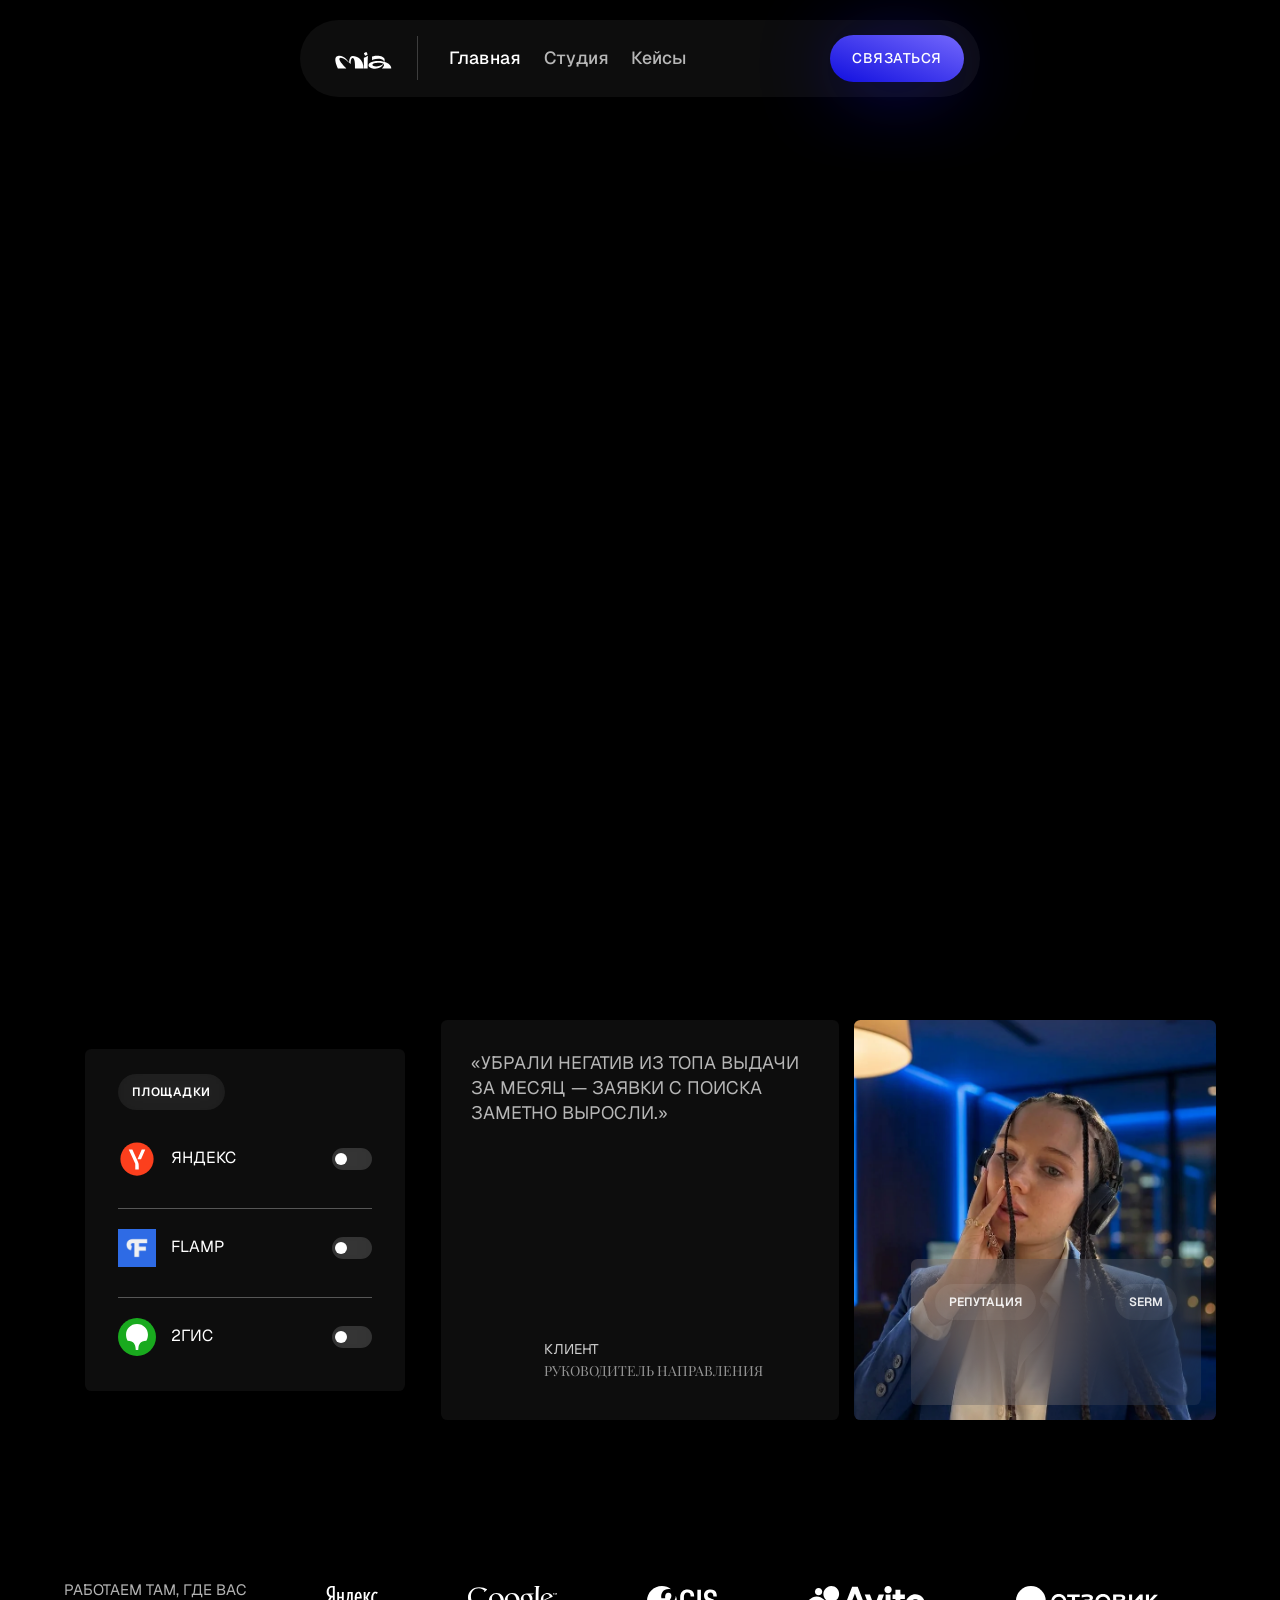
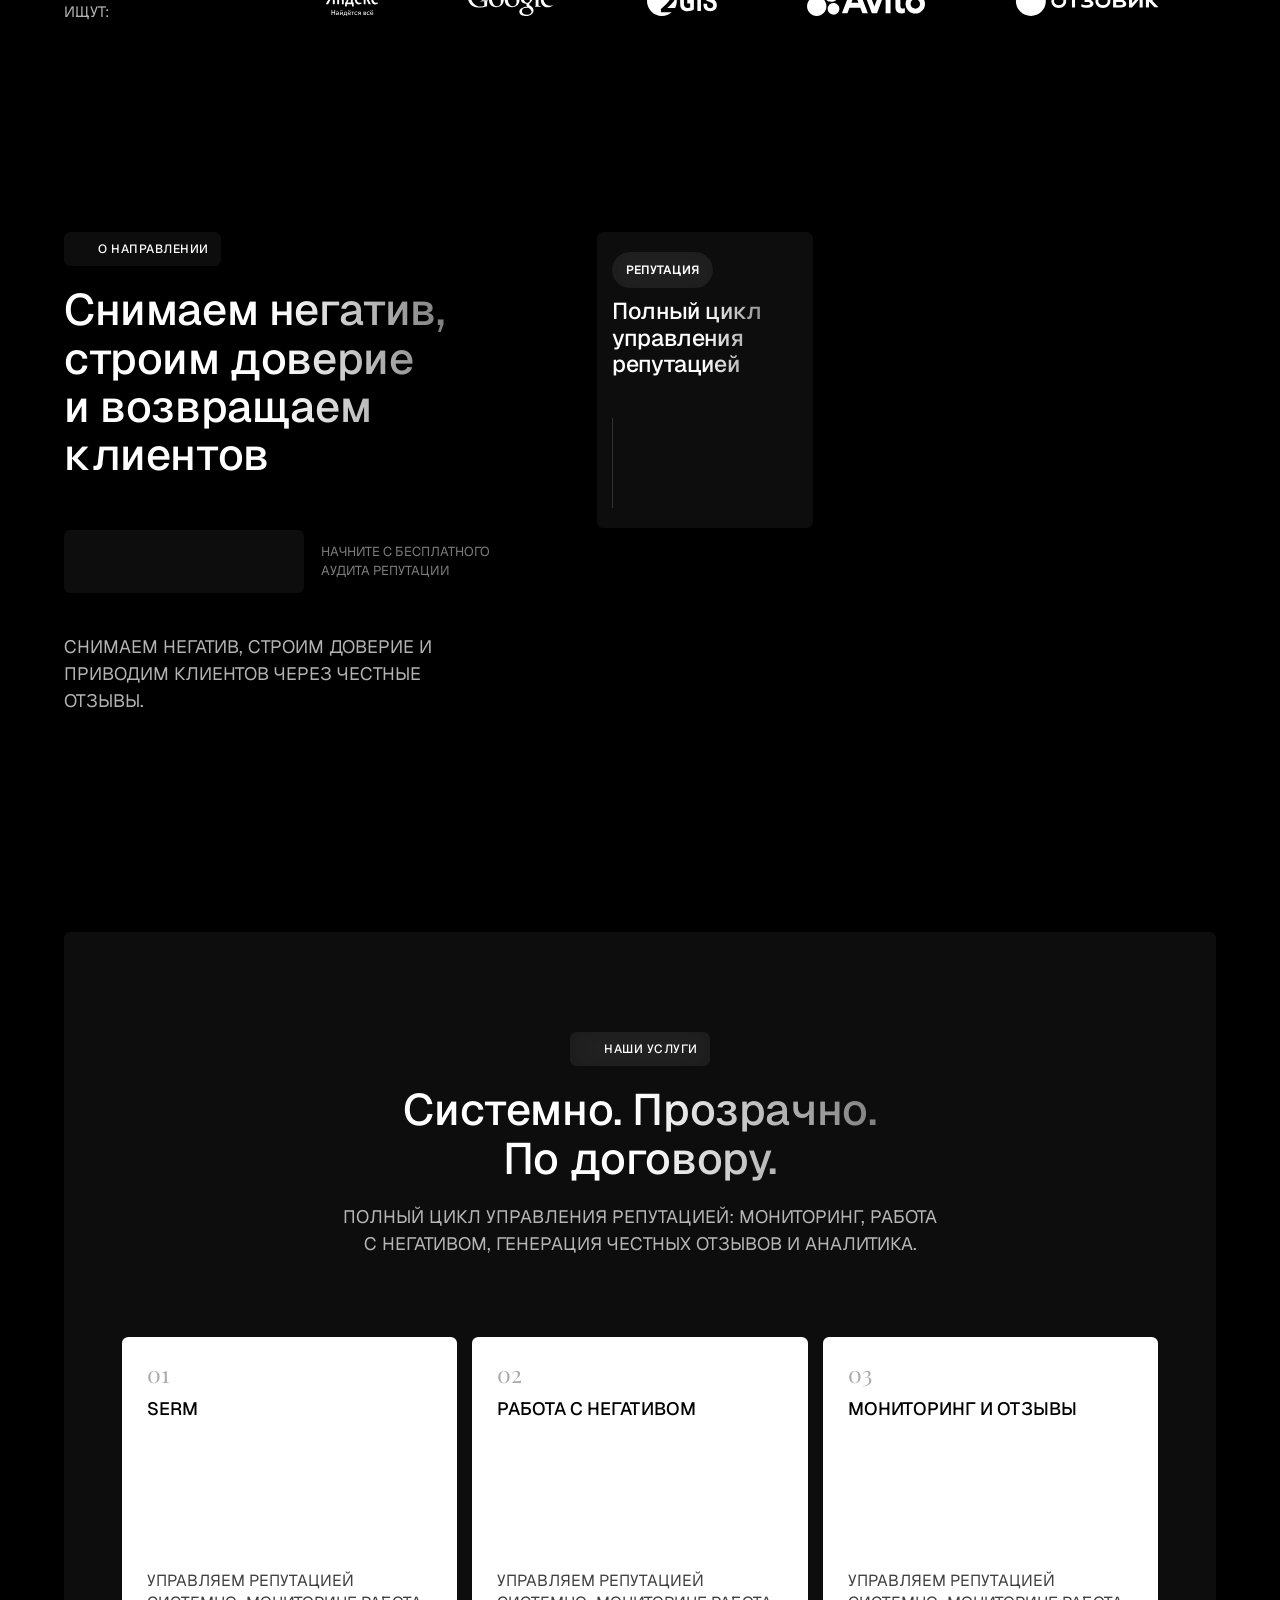
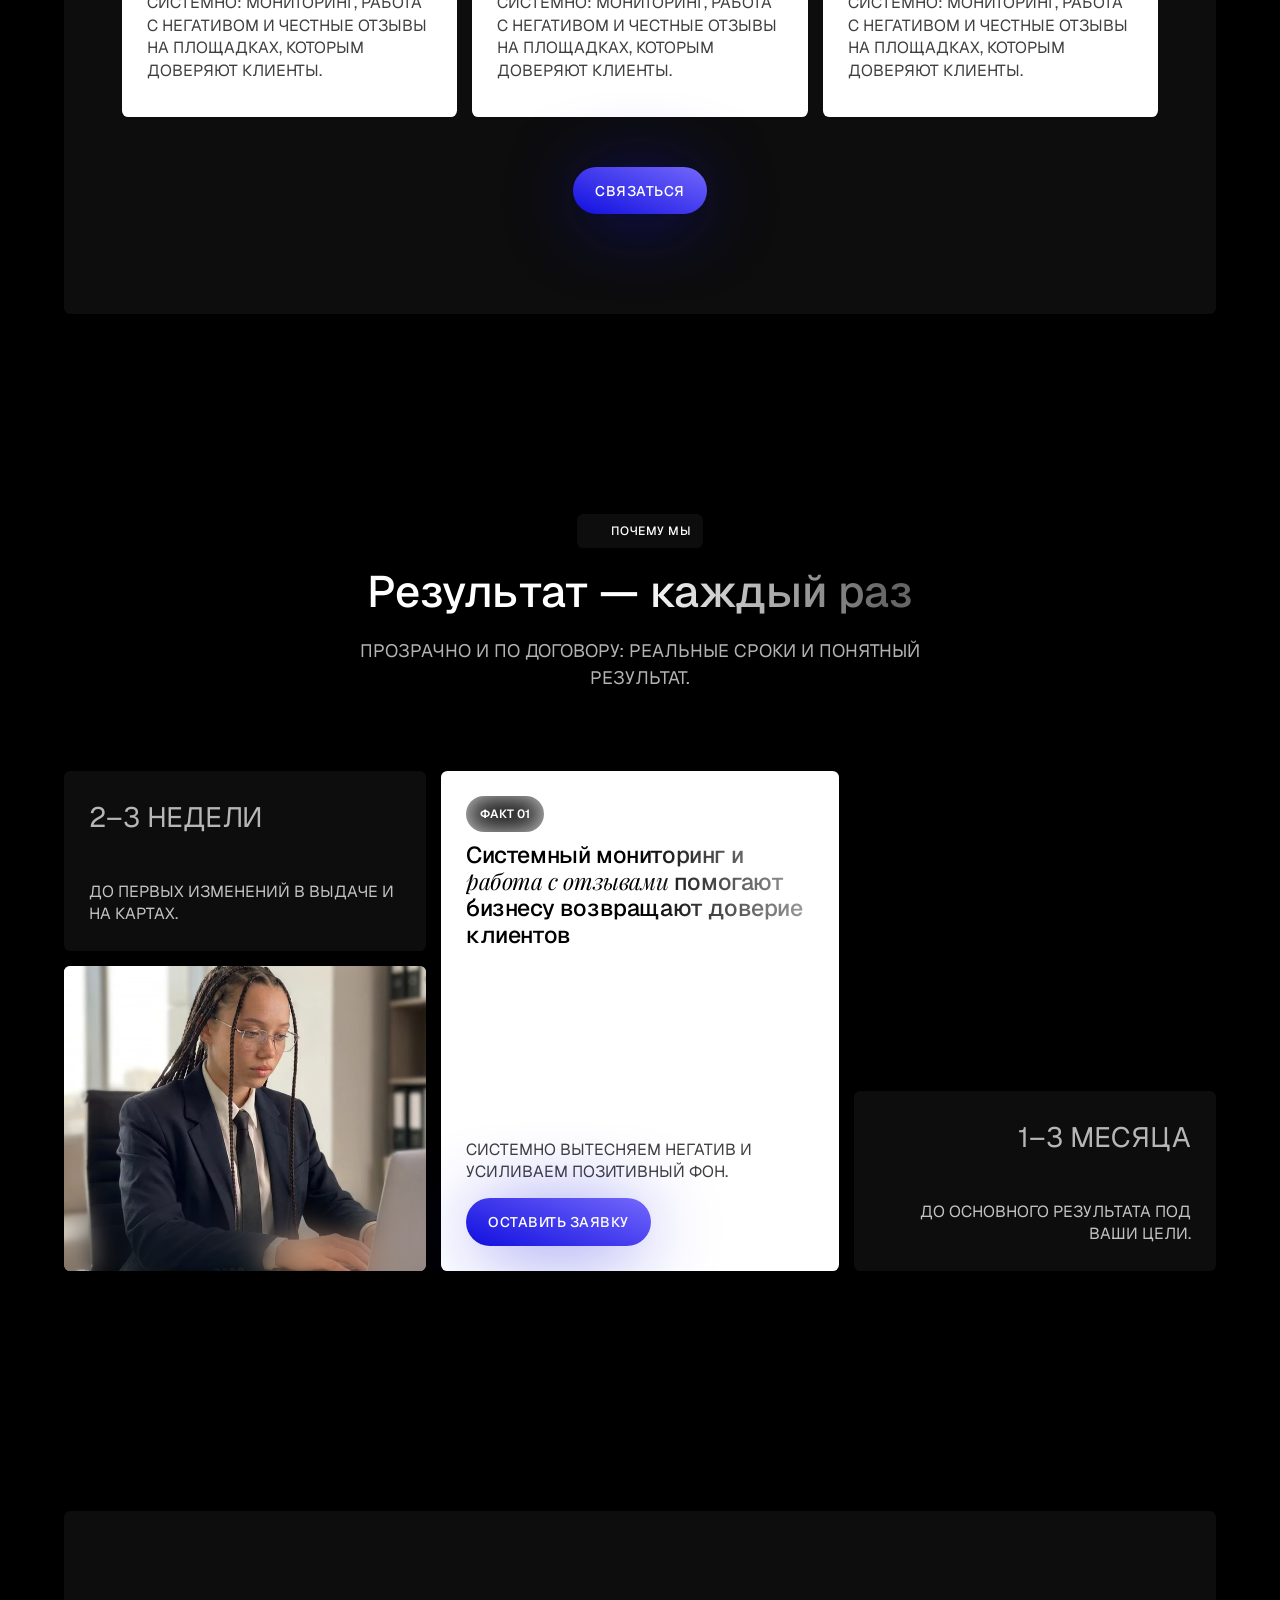
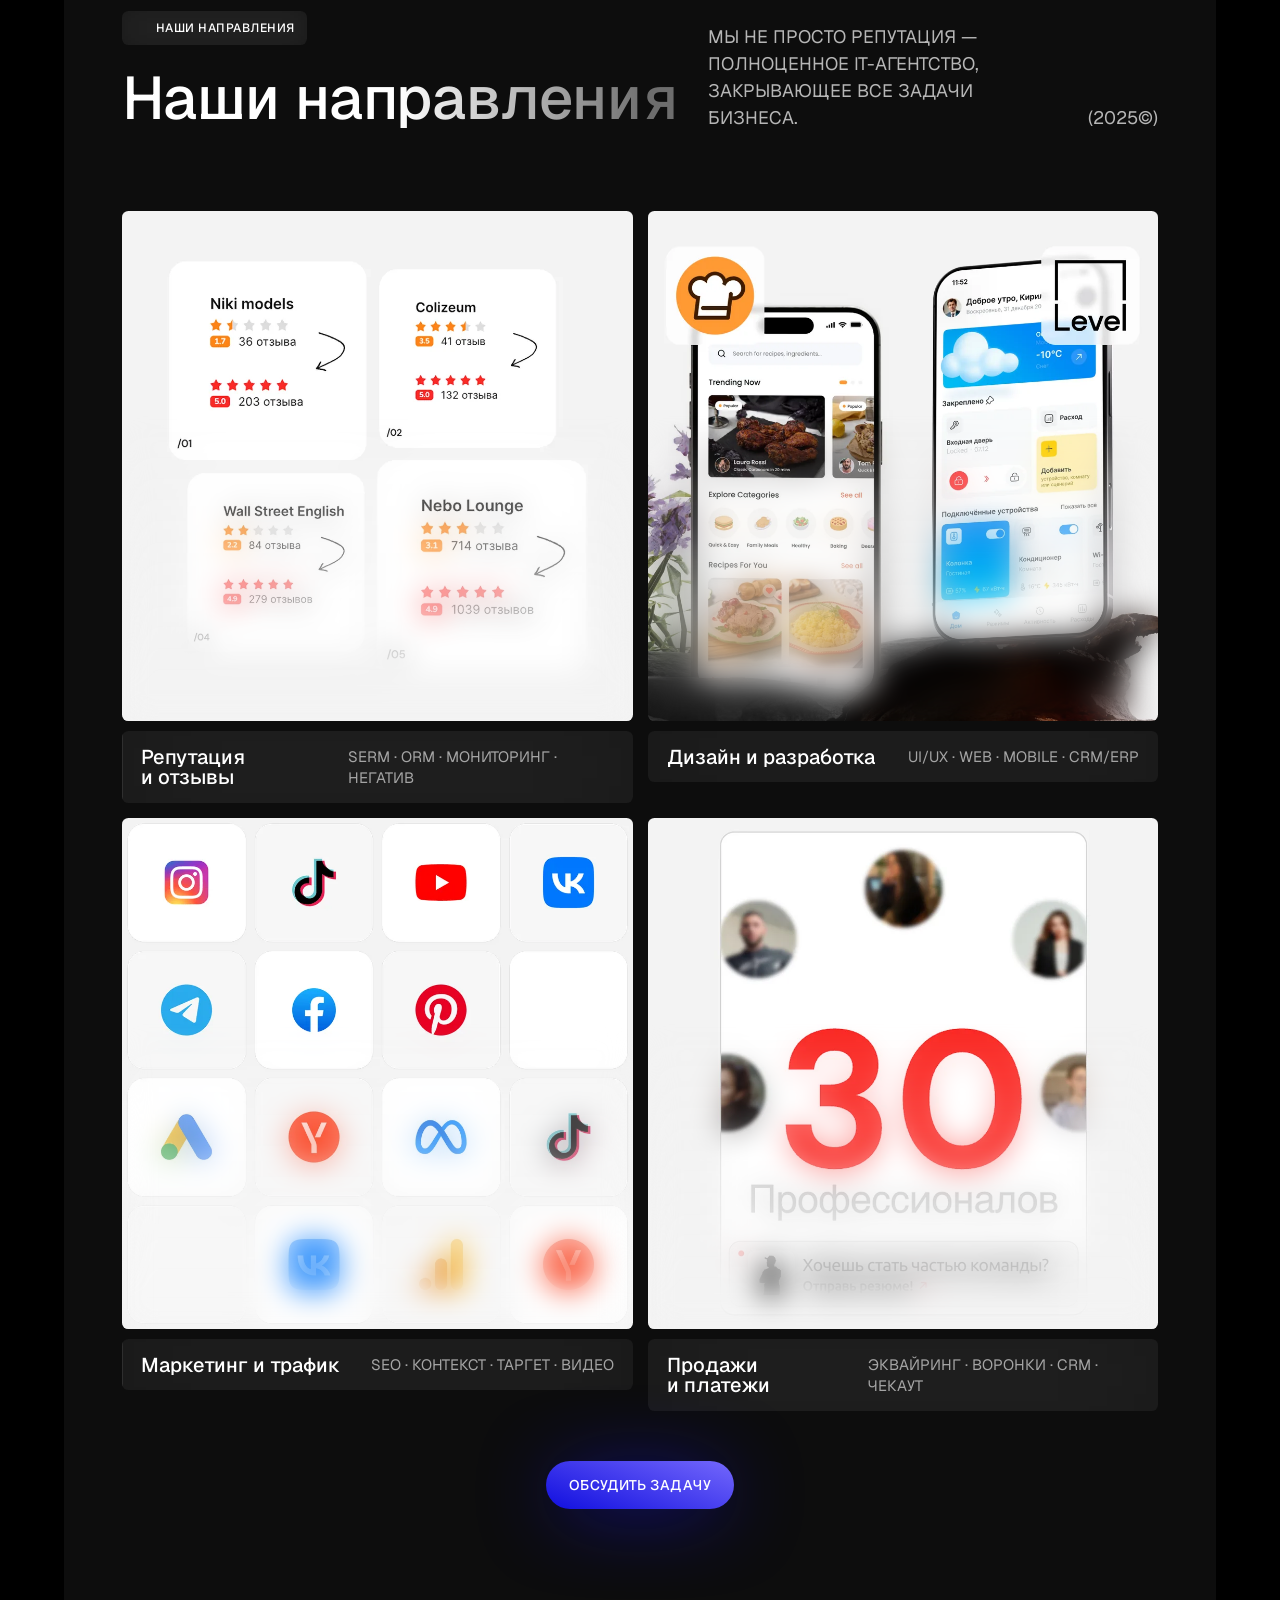
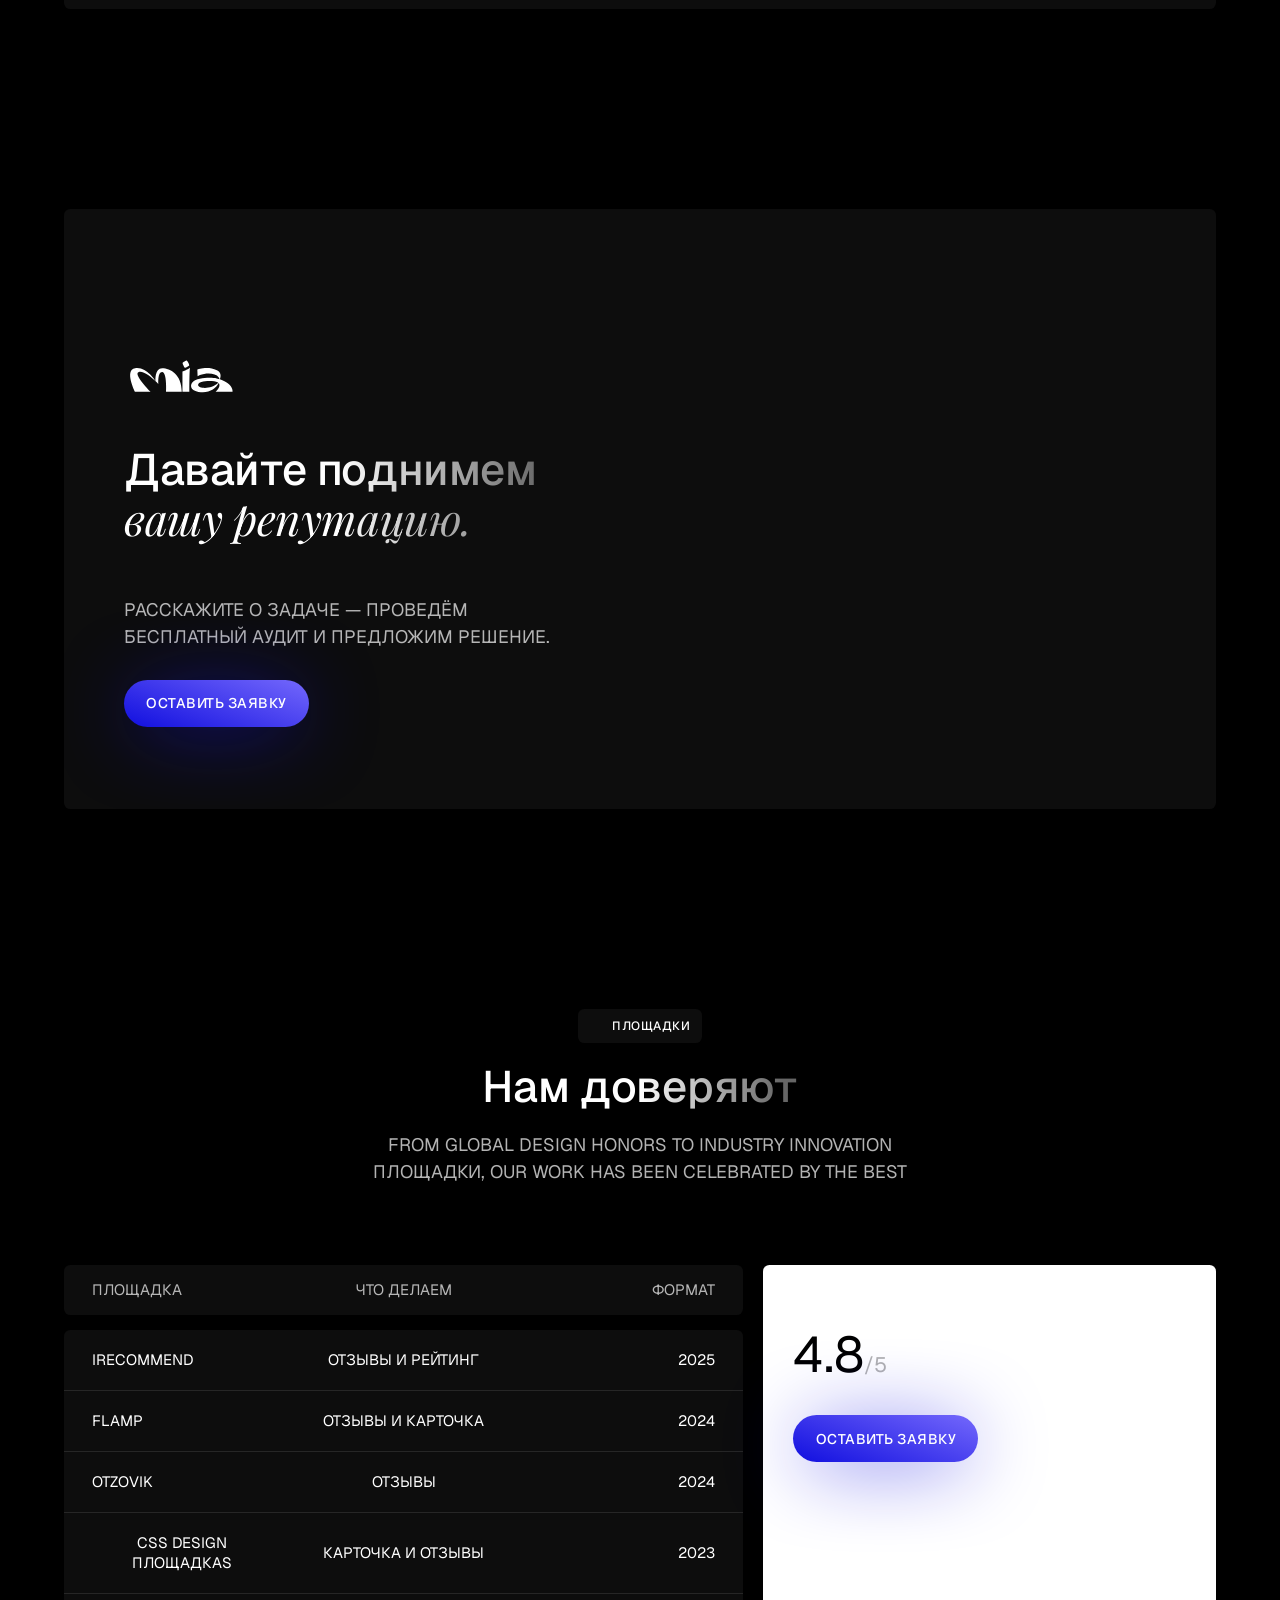
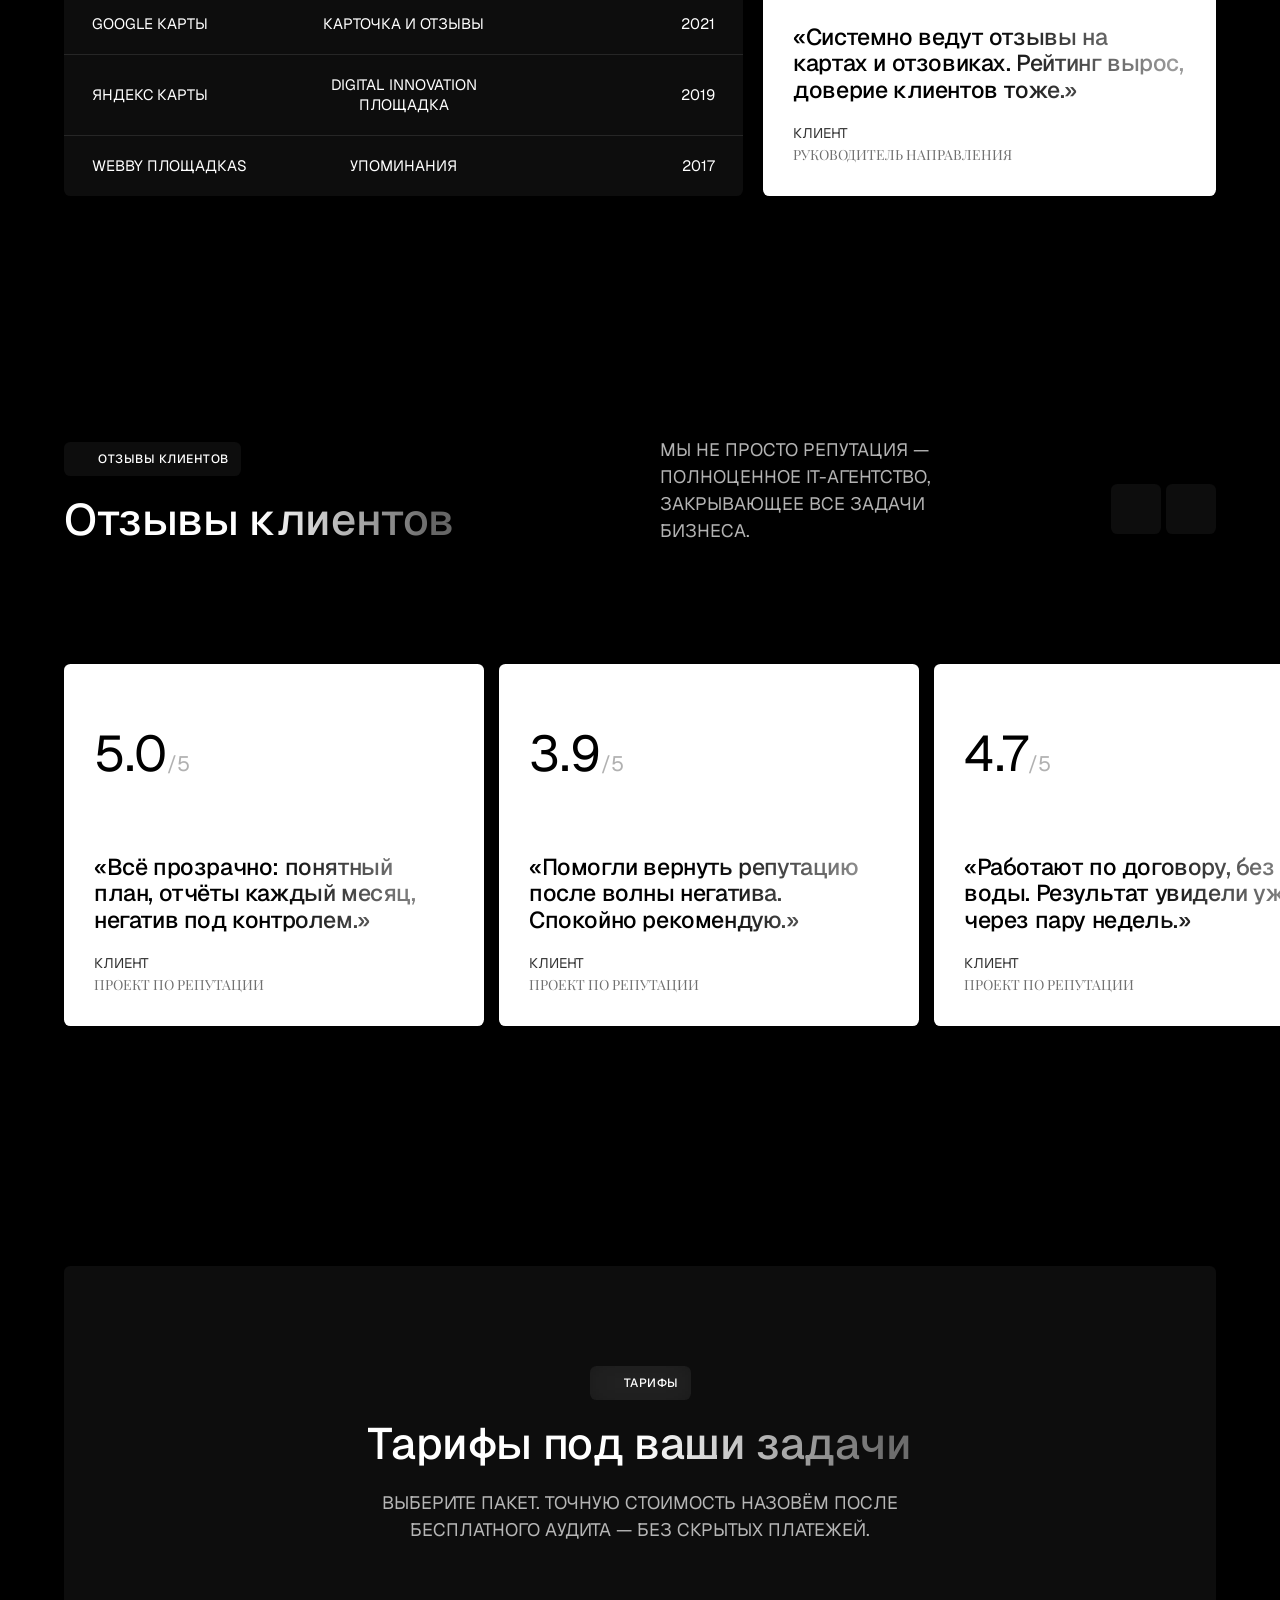
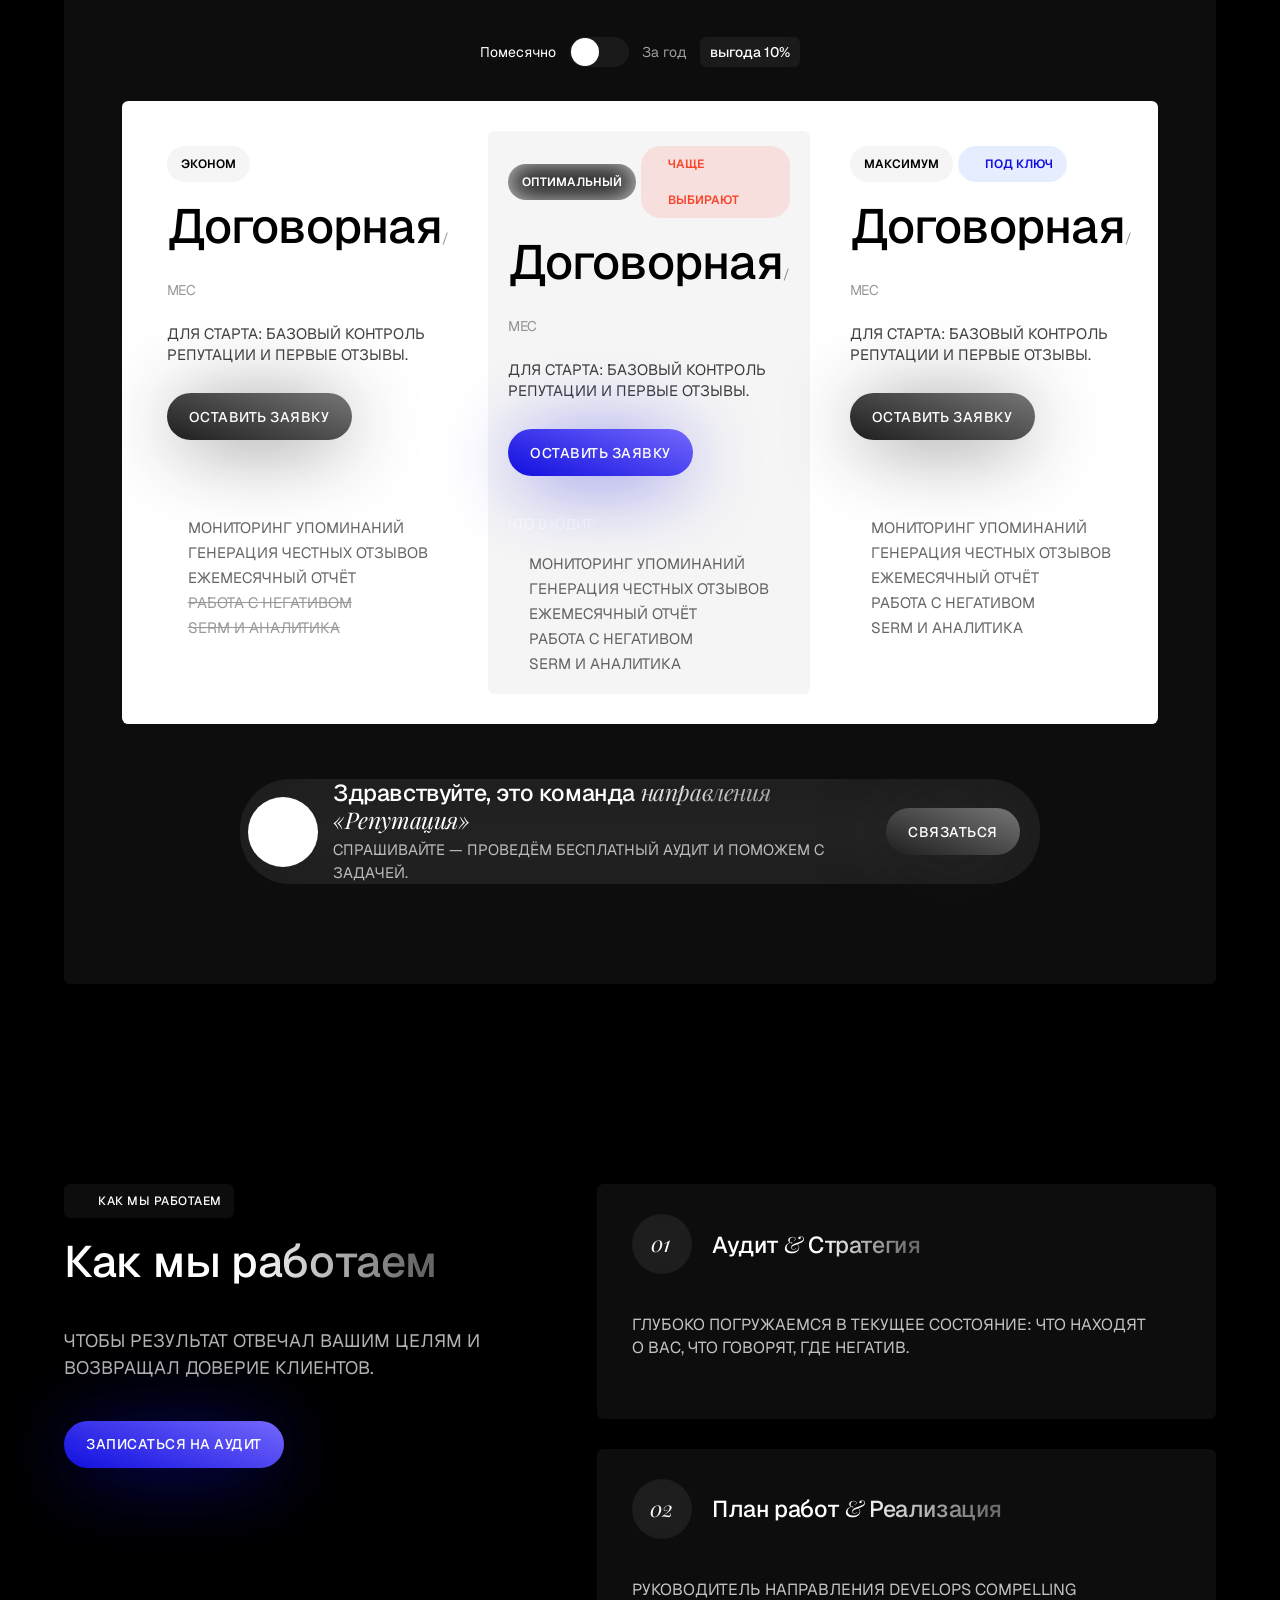
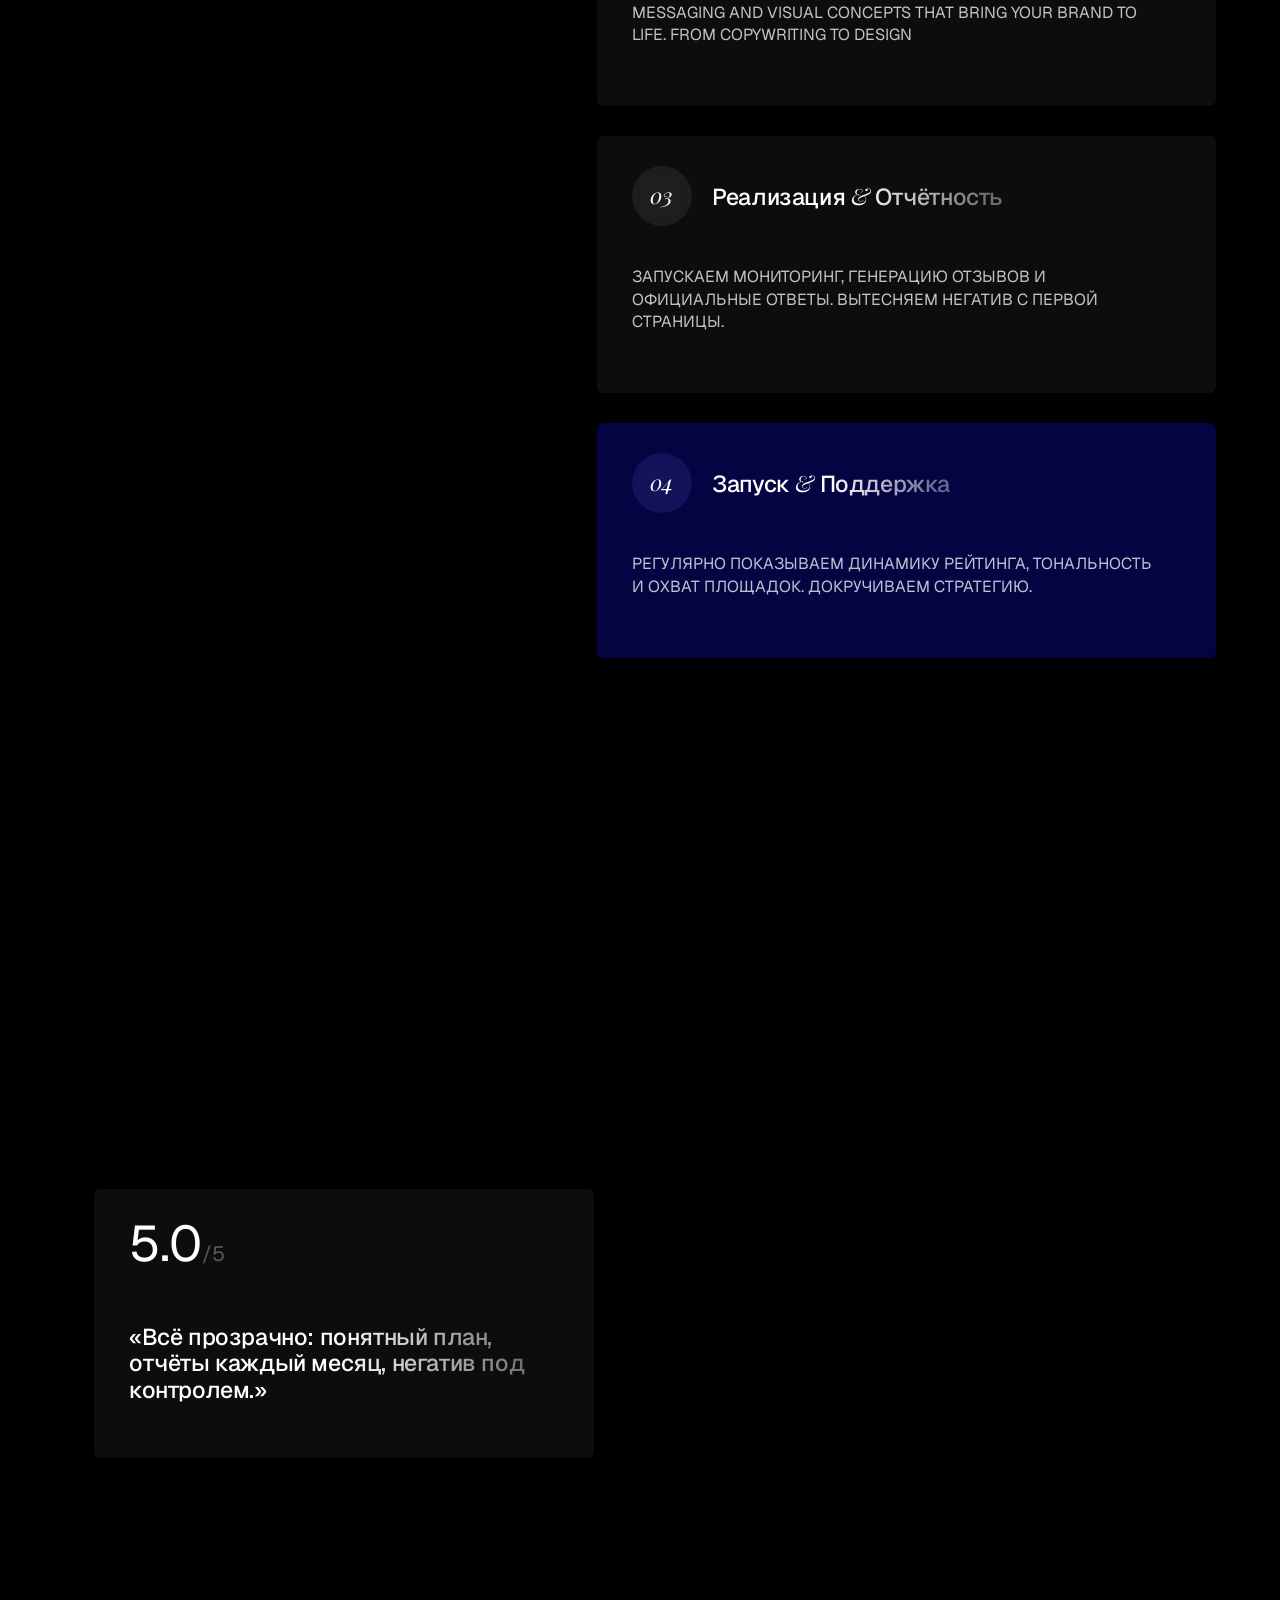
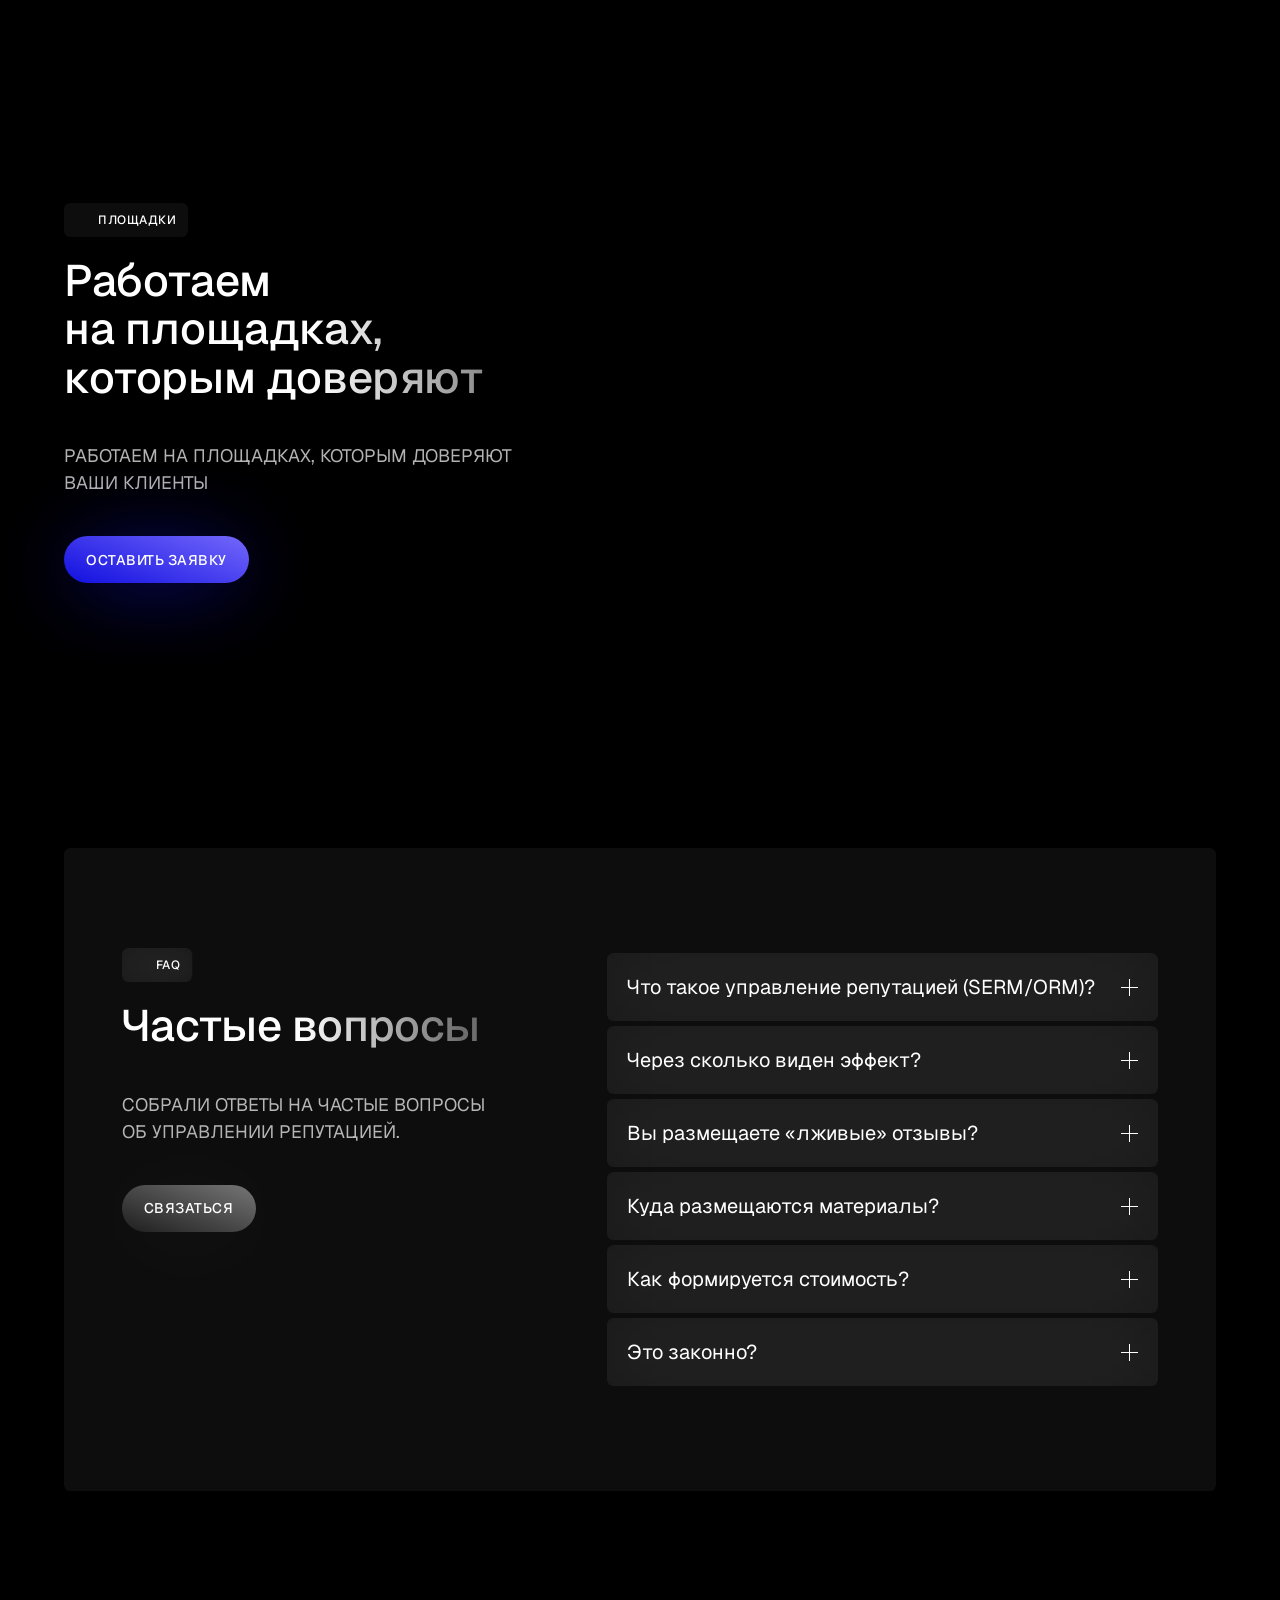
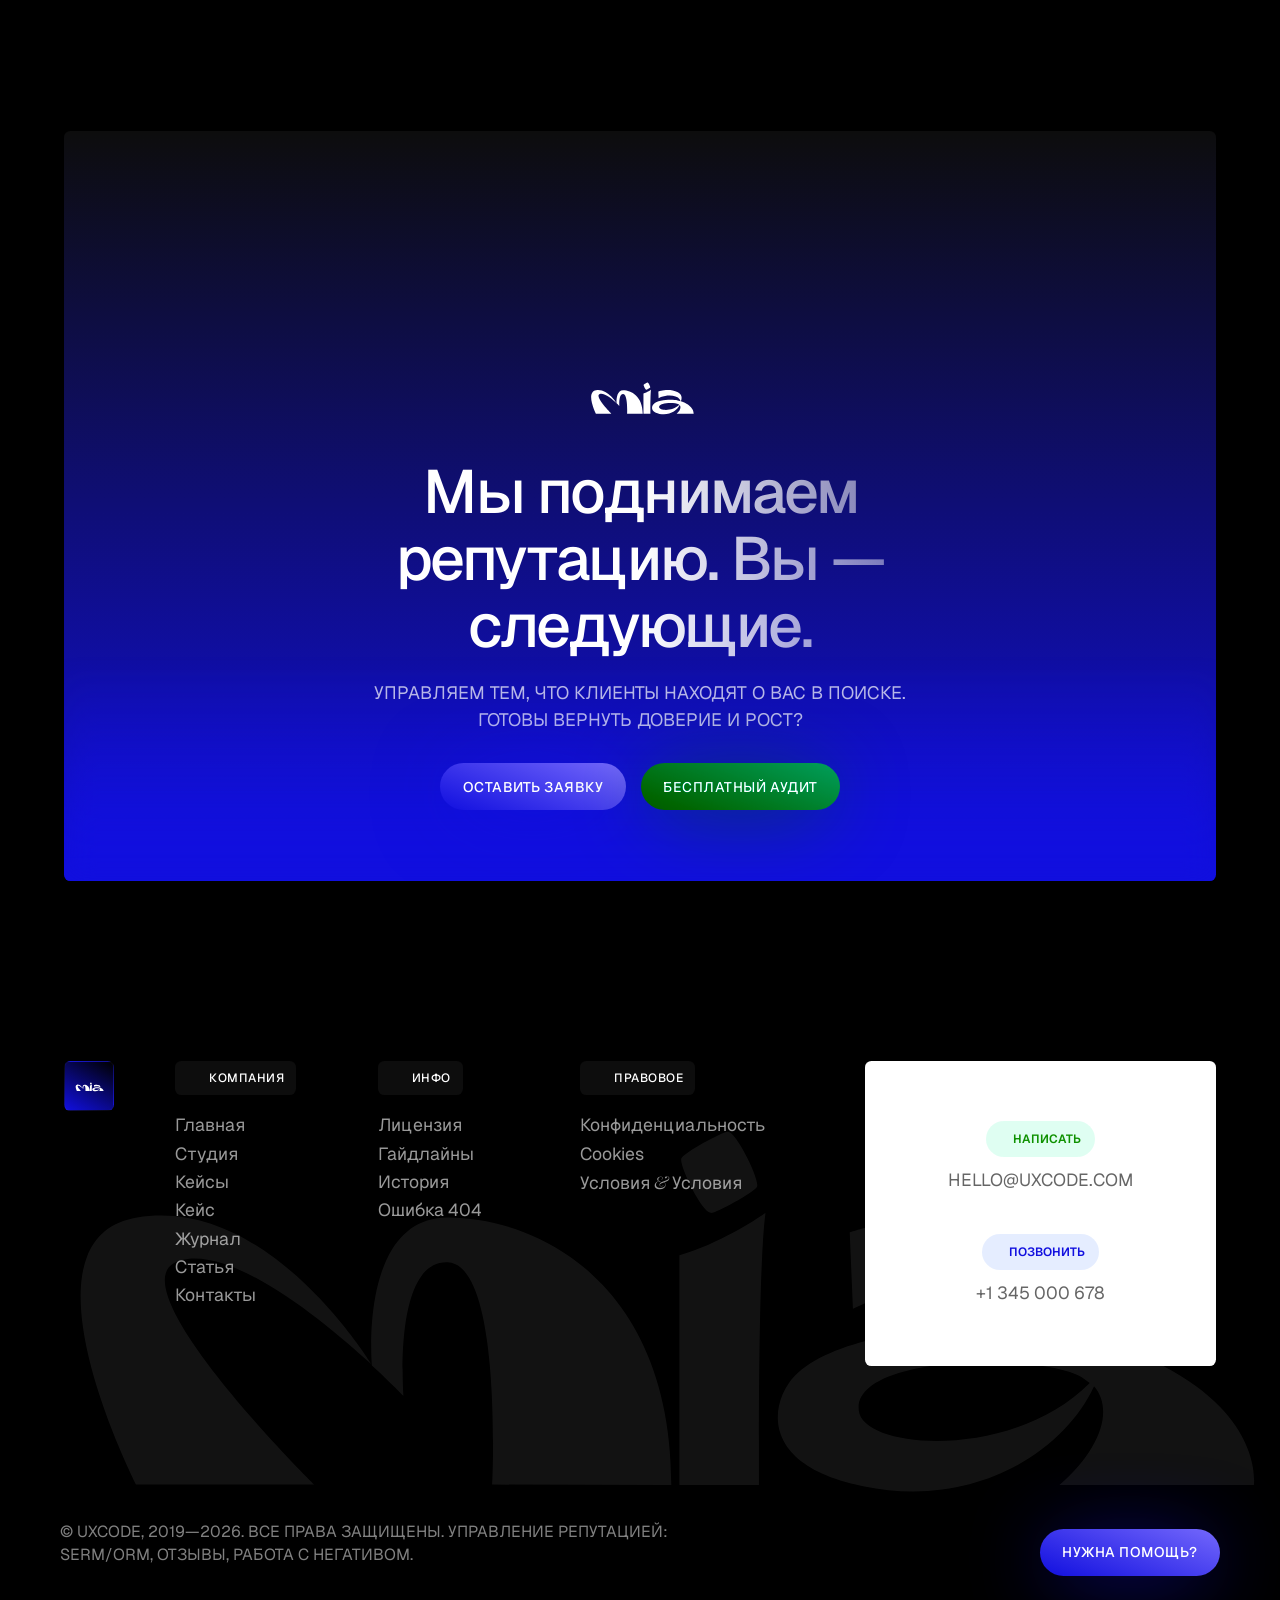
==== commit dd3f0348: "deploy: update reputation" ====
--- a/index.html
+++ b/index.html
@@ -31,4 +31,4 @@
         observer.observe(document, { childList: true, subtree: true });
     });
 </script>
-<style id="ux-killbadge">.w-webflow-badge,.badge-content,.text-badge-wrapper,.badge-wrapper,a[href*="brandjs"],a[href*="webflow.com?utm"]{display:none!important;visibility:hidden!important;opacity:0!important;pointer-events:none!important}</style></head><body><img alt="" class="pattern" loading="lazy" sizes="100vw" src="https://cdn.prod.website-files.com/6863db821d218d7a2559e546/68667cac36c5a127f16195fc_Vector%20(1).webp" srcset="https://cdn.prod.website-files.com/6863db821d218d7a2559e546/68667cac36c5a127f16195fc_Vector%20(1)-p-500.png 500w, https://cdn.prod.website-files.com/6863db821d218d7a2559e546/68667cac36c5a127f16195fc_Vector%20(1)-p-800.png 800w, https://cdn.prod.website-files.com/6863db821d218d7a2559e546/68667cac36c5a127f16195fc_Vector%20(1)-p-1080.png 1080w, https://cdn.prod.website-files.com/6863db821d218d7a2559e546/68667cac36c5a127f16195fc_Vector%20(1)-p-1600.webp 1600w, https://cdn.prod.website-files.com/6863db821d218d7a2559e546/68667cac36c5a127f16195fc_Vector%20(1)-p-2000.webp 2000w, https://cdn.prod.website-files.com/6863db821d218d7a2559e546/68667cac36c5a127f16195fc_Vector%20(1)-p-2600.webp 2600w, https://cdn.prod.website-files.com/6863db821d218d7a2559e546/68667cac36c5a127f16195fc_Vector%20(1)-p-3200.webp 3200w, https://cdn.prod.website-files.com/6863db821d218d7a2559e546/68667cac36c5a127f16195fc_Vector%20(1).webp 5288w" width="1508"/><img alt="" class="lighting" loading="lazy" sizes="100vw" src="https://cdn.prod.website-files.com/6863db821d218d7a2559e546/68667ac265230fa34d37b380_hero.webp" srcset="https://cdn.prod.website-files.com/6863db821d218d7a2559e546/68667ac265230fa34d37b380_hero-p-500.webp 500w, https://cdn.prod.website-files.com/6863db821d218d7a2559e546/68667ac265230fa34d37b380_hero-p-800.webp 800w, https://cdn.prod.website-files.com/6863db821d218d7a2559e546/68667ac265230fa34d37b380_hero-p-1080.webp 1080w, https://cdn.prod.website-files.com/6863db821d218d7a2559e546/68667ac265230fa34d37b380_hero-p-1600.webp 1600w, https://cdn.prod.website-files.com/6863db821d218d7a2559e546/68667ac265230fa34d37b380_hero-p-2000.webp 2000w, https://cdn.prod.website-files.com/6863db821d218d7a2559e546/68667ac265230fa34d37b380_hero-p-2600.webp 2600w, https://cdn.prod.website-files.com/6863db821d218d7a2559e546/68667ac265230fa34d37b380_hero-p-3200.webp 3200w, https://cdn.prod.website-files.com/6863db821d218d7a2559e546/68667ac265230fa34d37b380_hero.webp 4489w" width="1508"/><div class="overlay first all-page"></div><div class="navigation-wrapper"><div class="navbar-component w-nav" data-animation="default" data-collapse="medium" data-duration="400" data-easing="ease" data-easing2="ease" data-w-id="2ec87728-4b9f-a5bf-eacf-e9e9575fcd6a" role="banner"><div class="new-container"><a aria-current="page" class="logo-link-main w-nav-brand w--current" href="https://uxcode.studio/"><div><img alt="Untitled UI logotext" class="logotype" loading="lazy" src="assets/img/uxcode-logo.svg?v=2"/></div></a><nav class="navbar-menu w-nav-menu" role="navigation"><div class="menu-right"><div class="menu-left"><a aria-current="page" class="navbar-link w-nav-link w--current" href="https://uxcode.studio/">Главная</a><a class="navbar-link w-nav-link" href="https://uxcode.studio/about">Студия</a><a class="navbar-link w-nav-link" href="cases.html">Кейсы</a></div></div></nav><div class="button-flex-left"><a class="button first on-nav w-button" href="https://uxcode.studio/contact">Связаться</a><div class="menu-button-new w-nav-button"><div class="icon-component"><div class="line-top"></div><div class="line-midddle"><div class="line-middle-inner"></div></div><div class="line-bottom"></div></div></div></div></div></div></div><div class="page-wrapper"><section class="hero" data-w-id="bf9ab2e2-8ce1-d5ef-a4bb-64a206d27483"><div class="container"><div class="hero-column"><div class="max-w-width" id="w-node-d184197a-e3b2-3456-38da-d1241da2df3e-2559e538"><div class="top-text" data-w-id="cc4bc4b9-3fd8-9621-1de2-e0b7a0bf1285" style="opacity:0">Репутация · SERM / ORM</div><h1 class="display-1" data-w-id="6b4f9255-2b7e-e6bc-76d5-b0e49087b85c" style="opacity:0">Превращаем негатив в&nbsp;рост, <span class="other-font">а&nbsp;молчание — в&nbsp;рекомендации</span></h1><div class="margin-50"><p class="second-title" data-w-id="847a040c-c295-9635-9c82-572106cd7203" style="opacity:0">Снимаем негатив, строим доверие и&nbsp;приводим клиентов через честные отзывы на&nbsp;площадках, которым доверяют.</p></div><div class="margin-30" data-w-id="4c25a1b6-df10-f474-31b4-08ca1d59a136" style="opacity:0"><div class="button-flex"><a class="button first w-button" href="/contact">Оставить заявку</a></div></div></div><img alt="" class="shape" data-w-id="47669dca-6430-057e-8951-2db25ddb6509" loading="lazy" sizes="(max-width: 767px) 100vw, 750px" src="https://cdn.prod.website-files.com/6863db821d218d7a2559e546/68668aff90c6187b43f674fe_shape-3.webp" srcset="https://cdn.prod.website-files.com/6863db821d218d7a2559e546/68668aff90c6187b43f674fe_shape-3-p-500.webp 500w, https://cdn.prod.website-files.com/6863db821d218d7a2559e546/68668aff90c6187b43f674fe_shape-3-p-800.webp 800w, https://cdn.prod.website-files.com/6863db821d218d7a2559e546/68668aff90c6187b43f674fe_shape-3-p-1080.webp 1080w, https://cdn.prod.website-files.com/6863db821d218d7a2559e546/68668aff90c6187b43f674fe_shape-3-p-1600.webp 1600w, https://cdn.prod.website-files.com/6863db821d218d7a2559e546/68668aff90c6187b43f674fe_shape-3.webp 1853w" style="opacity:0" width="750"/></div></div><div class="logo-absolute"><div class="w-layout-grid logo-grid" data-w-id="b6c92d62-c40a-6e4b-ac8b-672462c0ea3c" style="opacity:0"></div></div><img alt="" class="plus-icon" loading="lazy" src="https://cdn.prod.website-files.com/6863db821d218d7a2559e546/6867a973492ead56dfadbe8a_icons8-plus-240.webp" width="120"/><img alt="" class="plus-icon second" loading="lazy" src="https://cdn.prod.website-files.com/6863db821d218d7a2559e546/6867a973492ead56dfadbe8a_icons8-plus-240.webp" width="120"/><img alt="" class="plus-icon fourht" loading="lazy" src="https://cdn.prod.website-files.com/6863db821d218d7a2559e546/6867a973492ead56dfadbe8a_icons8-plus-240.webp" width="120"/><img alt="" class="plus-icon third" loading="lazy" src="https://cdn.prod.website-files.com/6863db821d218d7a2559e546/6867a973492ead56dfadbe8a_icons8-plus-240.webp" width="120"/></section><div class="page-content"><div class="section"><img alt="" class="aboslute-shape" loading="lazy" sizes="(max-width: 479px) 100vw, 280px" src="https://cdn.prod.website-files.com/6863db821d218d7a2559e546/68668d5a8e442710f940458a_shape-4.webp" srcset="https://cdn.prod.website-files.com/6863db821d218d7a2559e546/68668d5a8e442710f940458a_shape-4-p-500.webp 500w, https://cdn.prod.website-files.com/6863db821d218d7a2559e546/68668d5a8e442710f940458a_shape-4-p-800.webp 800w, https://cdn.prod.website-files.com/6863db821d218d7a2559e546/68668d5a8e442710f940458a_shape-4.webp 969w" width="280"/><div class="container"></div><div class="container"><div class="_3-column-grid"><div class="center-card" id="w-node-_09372fdb-4fb0-0f02-cd5d-798efc3744aa-2559e538"><div class="bank-snipper" data-w-id="2c07f96f-5c88-437c-8ee5-d44418c992e1"><h2 class="main-top first">Площадки</h2><div class="bank-grid algin-right"><div class="logo-left" id="w-node-_2c07f96f-5c88-437c-8ee5-d44418c992e3-2559e538"><img alt="" class="bank-logo" id="w-node-_2c07f96f-5c88-437c-8ee5-d44418c992e4-2559e538" src="assets/img/platforms/yandex.svg" width="40"/><div class="rows gap-0-25"><h2 class="app-title" id="w-node-_2c07f96f-5c88-437c-8ee5-d44418c992e6-2559e538">Яндекс</h2><div class="placehorder-line _01" id="w-node-_2c07f96f-5c88-437c-8ee5-d44418c992e8-2559e538" style="width:0%"></div></div></div><div class="switcher" id="w-node-_2c07f96f-5c88-437c-8ee5-d44418c992e9-2559e538"><div class="toggle-circle toggle-first"></div></div></div><div class="bank-grid algin-right second"><div class="logo-left" id="w-node-_2c07f96f-5c88-437c-8ee5-d44418c992ec-2559e538"><img alt="" class="bank-logo" id="w-node-_2c07f96f-5c88-437c-8ee5-d44418c992ed-2559e538" src="assets/img/platforms/flamp.png" width="40"/><div class="rows gap-0-25"><h2 class="app-title" id="w-node-_2c07f96f-5c88-437c-8ee5-d44418c992ef-2559e538">Flamp</h2><div class="placehorder-line _02" id="w-node-_2c07f96f-5c88-437c-8ee5-d44418c992f1-2559e538" style="width:0%"></div></div></div><div class="switcher" id="w-node-_2c07f96f-5c88-437c-8ee5-d44418c992f2-2559e538"><div class="toggle-circle toggle-second"></div></div></div><div class="bank-grid algin-right second no-bottom"><div class="logo-left" id="w-node-_2c07f96f-5c88-437c-8ee5-d44418c992f5-2559e538"><img alt="" class="bank-logo" id="w-node-_2c07f96f-5c88-437c-8ee5-d44418c992f6-2559e538" src="assets/img/platforms/2gis.svg" width="40"/><div class="rows gap-0-25"><h2 class="app-title" id="w-node-_2c07f96f-5c88-437c-8ee5-d44418c992f8-2559e538">2ГИС</h2><div class="placehorder-line _03" id="w-node-_2c07f96f-5c88-437c-8ee5-d44418c992fa-2559e538" style="width:0%"></div></div></div><div class="switcher" id="w-node-_2c07f96f-5c88-437c-8ee5-d44418c992fb-2559e538"><div class="toggle-circle toggle-third"></div></div></div></div><div class="background-video w-background-video w-background-video-atom" data-autoplay="true" data-loop="true" data-poster-url="https://cdn.prod.website-files.com/6863db821d218d7a2559e546%2F6867b9548219f1488ac29d29_Futuristic%20Virtual%20Reality%20Experience-poster-00001.jpg" data-video-urls="https://cdn.prod.website-files.com/6863db821d218d7a2559e546%2F6867b9548219f1488ac29d29_Futuristic%20Virtual%20Reality%20Experience-transcode.mp4,https://cdn.prod.website-files.com/6863db821d218d7a2559e546%2F6867b9548219f1488ac29d29_Futuristic%20Virtual%20Reality%20Experience-transcode.webm" data-wf-ignore="true"><video autoplay="" data-object-fit="cover" data-wf-ignore="true" id="60f628c0-16f4-515f-7a3a-a74e886fa899-video" loop="" muted="" playsinline="" style='background-image:url("https://cdn.prod.website-files.com/6863db821d218d7a2559e546%2F6867b9548219f1488ac29d29_Futuristic%20Virtual%20Reality%20Experience-poster-00001.jpg")'><source data-wf-ignore="true" src="https://cdn.prod.website-files.com/6863db821d218d7a2559e546%2F6867b9548219f1488ac29d29_Futuristic%20Virtual%20Reality%20Experience-transcode.mp4"/><source data-wf-ignore="true" src="https://cdn.prod.website-files.com/6863db821d218d7a2559e546%2F6867b9548219f1488ac29d29_Futuristic%20Virtual%20Reality%20Experience-transcode.webm"/></video></div><div class="background-overlay"></div></div><div class="testimonials-card"><div><p class="second-title title-third">«Убрали негатив из топа выдачи за месяц — заявки с поиска заметно выросли.»</p></div><div><div class="author-flex left"><div class="author-photo third"></div><h2 class="second-title title-second">Клиент<br/>‍<span class="other-font lighter">Руководитель направления</span></h2></div></div></div><div><div class="image-wrap" data-w-id="e9b1d092-a463-fedd-0de8-e0cdf220eb8f"><img alt="Клиент — руководитель направления" class="paralax-image" loading="lazy" src="assets/img/client-photo.webp" width="640"/><div class="loan-snipper" data-w-id="bcd5ac6e-2d8d-9655-4c46-664a542b08fc"><div class="column-2" id="w-node-bcd5ac6e-2d8d-9655-4c46-664a542b08fd-2559e538"><div id="w-node-bcd5ac6e-2d8d-9655-4c46-664a542b08fe-2559e538"><h2 class="main-top">Репутация</h2><div class="rows gap-0-5"><div class="loan-placeorder placeorder-1" id="w-node-bcd5ac6e-2d8d-9655-4c46-664a542b0902-2559e538" style="width:0%"></div></div></div><div><h2 class="main-top">SERM</h2><div class="rows gap-0-5"><div class="loan-placeorder placeorder-2" id="w-node-bcd5ac6e-2d8d-9655-4c46-664a542b0907-2559e538" style="width:0%"></div></div></div></div><div class="margin-20"><div class="loan-wrapper" style="width:0%"><div class="loan-overlay" style="width:0%"></div></div></div></div></div></div></div><div class="margin-150"><div><div class="w-layout-grid logo-grid-first"><div class="text-center"><div><div class="flex-tag"><p class="second-title title-first">Работаем там, где вас ищут:</p></div></div></div><div id="w-node-edf8966f-7a06-deff-3673-8720dff910aa-2559e538"><div class="carousel-main"><div class="logo-carousel-wrap"><ul class="logo-carousel-main" role="list"><li class="logo-carousel-item"><a class="logo-link w-inline-block" href="#"><img alt="" src="assets/img/platforms/wm/yandex.svg" width="52"/></a></li><li class="logo-carousel-item"><a class="logo-link w-inline-block" href="#"><img alt="" src="assets/img/platforms/wm/google.svg" width="89"/></a></li><li class="logo-carousel-item"><a class="logo-link w-inline-block" href="#"><img alt="" src="assets/img/platforms/wm/2gis.svg" width="70"/></a></li><li class="logo-carousel-item"><a class="logo-link w-inline-block" href="#"><img alt="" src="assets/img/platforms/wm/avito.svg" width="118"/></a></li><li class="logo-carousel-item"><a class="logo-link w-inline-block" href="#"><img alt="" src="assets/img/platforms/wm/otzovik.svg" width="144"/></a></li><li class="logo-carousel-item"><a class="logo-link w-inline-block" href="#"><img alt="" src="assets/img/platforms/wm/zoon.svg" width="116"/></a></li><li class="logo-carousel-item"><a class="logo-link w-inline-block" href="#"><img alt="" src="assets/img/platforms/wm/tripadvisor.svg" width="142"/></a></li><li class="logo-carousel-item"><a class="logo-link w-inline-block" href="#"><img alt="" src="assets/img/platforms/wm/trustpilot.svg" width="122"/></a></li><li class="logo-carousel-item"><a class="logo-link w-inline-block" href="#"><img alt="" src="assets/img/platforms/wm/yandex.svg" width="52"/></a></li><li class="logo-carousel-item"><a class="logo-link w-inline-block" href="#"><img alt="" src="assets/img/platforms/wm/google.svg" width="89"/></a></li></ul></div></div></div></div></div></div><div class="margin-200"><div class="_2-column-grid"><div class="max-w-width"><div class="top-text">о направлении</div><h2 class="display-1 first">Снимаем негатив, строим доверие и&nbsp;возвращаем клиентов</h2><div class="margin-50 add-flex"><div class="flex-small"><div class="testi-photo"></div><div class="testi-photo first"></div><div class="testi-photo second"></div><div class="testi-photo third"></div></div><p class="second-title title-fourth">Начните с&nbsp;бесплатного аудита репутации</p></div><div class="margin-40"><p class="second-title">Снимаем негатив, строим доверие и приводим клиентов через честные отзывы.</p></div></div><div class="right-column"><div class="left-column"><div class="card-01"><div><h2 class="main-top">репутация</h2><p class="display-1 third">Полный цикл управления репутацией</p></div><div class="grow-stats" data-w-id="367b5348-5fa6-ee90-439c-708dd20b52c2"><div class="grow-bar grow-1" style="width:0%"></div><div class="grow-bar grow-2" style="width:0%"></div><div class="grow-bar grow-3" style="width:0%"></div><div class="grow-bar grow-4" style="width:0%"></div></div></div><div class="image-wrap first medium" data-w-id="9a6fb426-6d30-28a9-e6cf-4b8d91ab1d3b"><img alt="" class="paralax-image" loading="lazy" sizes="100vw" src="https://cdn.prod.website-files.com/6863db821d218d7a2559e546/6867cb4a21787e9dd3e05de0_Collaborative%20Discussion.webp" srcset="https://cdn.prod.website-files.com/6863db821d218d7a2559e546/6867cb4a21787e9dd3e05de0_Collaborative%20Discussion-p-500.webp 500w, https://cdn.prod.website-files.com/6863db821d218d7a2559e546/6867cb4a21787e9dd3e05de0_Collaborative%20Discussion-p-800.webp 800w, https://cdn.prod.website-files.com/6863db821d218d7a2559e546/6867cb4a21787e9dd3e05de0_Collaborative%20Discussion-p-1080.webp 1080w, https://cdn.prod.website-files.com/6863db821d218d7a2559e546/6867cb4a21787e9dd3e05de0_Collaborative%20Discussion-p-1600.webp 1600w, https://cdn.prod.website-files.com/6863db821d218d7a2559e546/6867cb4a21787e9dd3e05de0_Collaborative%20Discussion.webp 2400w" width="1200"/></div></div><div><div class="image-wrap first medium" data-w-id="934c09ca-7851-0d22-afad-8c228b2a6742"><img alt="" class="paralax-image" loading="lazy" sizes="100vw" src="https://cdn.prod.website-files.com/6863db821d218d7a2559e546/6867cc79db3dd62be604cd09_photo-4.webp" srcset="https://cdn.prod.website-files.com/6863db821d218d7a2559e546/6867cc79db3dd62be604cd09_photo-4-p-500.webp 500w, https://cdn.prod.website-files.com/6863db821d218d7a2559e546/6867cc79db3dd62be604cd09_photo-4-p-800.webp 800w, https://cdn.prod.website-files.com/6863db821d218d7a2559e546/6867cc79db3dd62be604cd09_photo-4-p-1080.webp 1080w, https://cdn.prod.website-files.com/6863db821d218d7a2559e546/6867cc79db3dd62be604cd09_photo-4-p-1600.webp 1600w, https://cdn.prod.website-files.com/6863db821d218d7a2559e546/6867cc79db3dd62be604cd09_photo-4-p-2000.webp 2000w, https://cdn.prod.website-files.com/6863db821d218d7a2559e546/6867cc79db3dd62be604cd09_photo-4.webp 2579w" width="1289.5"/></div></div></div></div></div><div class="margin-200"><div class="services-section"><div class="max-w-width first"><div class="top-text">наши услуги</div><h2 class="display-1 first">Системно. Прозрачно. По&nbsp;договору.</span></h2><div class="margin-20"><p class="second-title">Полный цикл управления репутацией: мониторинг, работа с негативом, генерация честных отзывов и аналитика.</p></div></div><img alt="" class="plus-icon fourht" loading="lazy" src="https://cdn.prod.website-files.com/6863db821d218d7a2559e546/6867a973492ead56dfadbe8a_icons8-plus-240.webp" width="120"/><img alt="" class="plus-icon" loading="lazy" src="https://cdn.prod.website-files.com/6863db821d218d7a2559e546/6867a973492ead56dfadbe8a_icons8-plus-240.webp" width="120"/><img alt="" class="plus-icon third" loading="lazy" src="https://cdn.prod.website-files.com/6863db821d218d7a2559e546/6867a973492ead56dfadbe8a_icons8-plus-240.webp" width="120"/><img alt="" class="plus-icon second" loading="lazy" src="https://cdn.prod.website-files.com/6863db821d218d7a2559e546/6867a973492ead56dfadbe8a_icons8-plus-240.webp" width="120"/><div class="margin-80 _40"><div class="features-wrapper"><div class="features-card"><img alt="" class="plus-icon second invert" loading="lazy" src="https://cdn.prod.website-files.com/6863db821d218d7a2559e546/6867a973492ead56dfadbe8a_icons8-plus-240.webp" width="120"/><img alt="" class="circle-shape circle-shape-1" loading="lazy" sizes="(max-width: 479px) 100vw, 450px" src="https://cdn.prod.website-files.com/6863db821d218d7a2559e546/6867dc59778af448430ef1ea_shape-01.webp" srcset="https://cdn.prod.website-files.com/6863db821d218d7a2559e546/6867dc59778af448430ef1ea_shape-01-p-500.png 500w, https://cdn.prod.website-files.com/6863db821d218d7a2559e546/6867dc59778af448430ef1ea_shape-01-p-800.png 800w, https://cdn.prod.website-files.com/6863db821d218d7a2559e546/6867dc59778af448430ef1ea_shape-01.webp 900w" width="450"/><div><h3 class="second-title title-fifth title-space">01</h3><h3 class="second-title title-fifth dark">SERM</h3></div><div><p>Управляем репутацией системно: мониторинг, работа с&nbsp;негативом и&nbsp;честные отзывы на&nbsp;площадках, которым доверяют клиенты.</p></div></div><div class="features-card"><img alt="" class="plus-icon second invert" loading="lazy" src="https://cdn.prod.website-files.com/6863db821d218d7a2559e546/6867a973492ead56dfadbe8a_icons8-plus-240.webp" width="120"/><img alt="" class="circle-shape circle-shape-2" loading="lazy" sizes="(max-width: 900px) 100vw, 900px" src="https://cdn.prod.website-files.com/6863db821d218d7a2559e546/6867dc59778af448430ef1ea_shape-01.webp" srcset="https://cdn.prod.website-files.com/6863db821d218d7a2559e546/6867dc59778af448430ef1ea_shape-01-p-500.png 500w, https://cdn.prod.website-files.com/6863db821d218d7a2559e546/6867dc59778af448430ef1ea_shape-01-p-800.png 800w, https://cdn.prod.website-files.com/6863db821d218d7a2559e546/6867dc59778af448430ef1ea_shape-01.webp 900w"/><div><h3 class="second-title title-fifth title-space">02</h3><h3 class="second-title title-fifth dark">Работа с&nbsp;негативом</h3></div><div><p>Управляем репутацией системно: мониторинг, работа с&nbsp;негативом и&nbsp;честные отзывы на&nbsp;площадках, которым доверяют клиенты.</p></div></div><div class="features-card"><img alt="" class="plus-icon second invert" loading="lazy" src="https://cdn.prod.website-files.com/6863db821d218d7a2559e546/6867a973492ead56dfadbe8a_icons8-plus-240.webp" width="120"/><img alt="" class="circle-shape circle-shape-3" loading="lazy" sizes="(max-width: 900px) 100vw, 900px" src="https://cdn.prod.website-files.com/6863db821d218d7a2559e546/6867dc59778af448430ef1ea_shape-01.webp" srcset="https://cdn.prod.website-files.com/6863db821d218d7a2559e546/6867dc59778af448430ef1ea_shape-01-p-500.png 500w, https://cdn.prod.website-files.com/6863db821d218d7a2559e546/6867dc59778af448430ef1ea_shape-01-p-800.png 800w, https://cdn.prod.website-files.com/6863db821d218d7a2559e546/6867dc59778af448430ef1ea_shape-01.webp 900w"/><div><h3 class="second-title title-fifth title-space">03</h3><h3 class="second-title title-fifth dark">Мониторинг и&nbsp;отзывы</h3></div><div><p>Управляем репутацией системно: мониторинг, работа с&nbsp;негативом и&nbsp;честные отзывы на&nbsp;площадках, которым доверяют клиенты.</p></div></div></div></div><div class="margin-50"><div class="button-flex flex-center"><a class="button first w-button" href="/contact">связаться</a></div></div></div></div><div class="margin-200"><div class="max-w-width first"><div class="top-text">почему мы</div><h2 class="display-1 first">Результат — каждый раз</span></h2><div class="margin-20"><p class="second-title">Прозрачно и по договору: реальные сроки и понятный результат.</p></div></div><div class="margin-80"><div class="_3-column-grid"><div class="card-02"><div class="card-grid first-grid"><div class="glas-card" id="w-node-_8c10053c-0b87-8fbb-9639-7da5775bb800-2559e538"><img alt="" class="plus-icon second" loading="lazy" src="https://cdn.prod.website-files.com/6863db821d218d7a2559e546/6867a973492ead56dfadbe8a_icons8-plus-240.webp" width="120"/><div><h3 class="second-title sixth">2–3 недели</h3></div><p>До первых изменений в выдаче и на картах.</p></div><div class="card-height"><div class="image-wrap first" data-w-id="768fa72a-d1e5-64a0-face-b04b41d9b8ad"><div class="paralax-image w-background-video w-background-video-atom" data-autoplay="true" data-loop="true" data-poster-url="https://cdn.prod.website-files.com/6863db821d218d7a2559e546%2F686be886377cb8e2bd6a2207_Professional%20Woman%20at%20Work-poster-00001.jpg" data-video-urls="https://cdn.prod.website-files.com/6863db821d218d7a2559e546%2F686be886377cb8e2bd6a2207_Professional%20Woman%20at%20Work-transcode.mp4,https://cdn.prod.website-files.com/6863db821d218d7a2559e546%2F686be886377cb8e2bd6a2207_Professional%20Woman%20at%20Work-transcode.webm" data-wf-ignore="true"><video autoplay="" data-object-fit="cover" data-wf-ignore="true" id="c09599f9-cbd6-f097-796e-11a77408b399-video" loop="" muted="" playsinline="" style='background-image:url("https://cdn.prod.website-files.com/6863db821d218d7a2559e546%2F686be886377cb8e2bd6a2207_Professional%20Woman%20at%20Work-poster-00001.jpg")'><source data-wf-ignore="true" src="https://cdn.prod.website-files.com/6863db821d218d7a2559e546%2F686be886377cb8e2bd6a2207_Professional%20Woman%20at%20Work-transcode.mp4"/><source data-wf-ignore="true" src="https://cdn.prod.website-files.com/6863db821d218d7a2559e546%2F686be886377cb8e2bd6a2207_Professional%20Woman%20at%20Work-transcode.webm"/></video></div><div class="overlay first less"></div></div></div></div></div><div class="card-02 first-card" id="w-node-_269b7bdc-d43f-edb1-cfb3-8e08950656a3-2559e538"><img alt="" class="pattern absolute" loading="lazy" sizes="100vw" src="https://cdn.prod.website-files.com/6863db821d218d7a2559e546/68667cac36c5a127f16195fc_Vector%20(1).webp" srcset="https://cdn.prod.website-files.com/6863db821d218d7a2559e546/68667cac36c5a127f16195fc_Vector%20(1)-p-500.png 500w, https://cdn.prod.website-files.com/6863db821d218d7a2559e546/68667cac36c5a127f16195fc_Vector%20(1)-p-800.png 800w, https://cdn.prod.website-files.com/6863db821d218d7a2559e546/68667cac36c5a127f16195fc_Vector%20(1)-p-1080.png 1080w, https://cdn.prod.website-files.com/6863db821d218d7a2559e546/68667cac36c5a127f16195fc_Vector%20(1)-p-1600.webp 1600w, https://cdn.prod.website-files.com/6863db821d218d7a2559e546/68667cac36c5a127f16195fc_Vector%20(1)-p-2000.webp 2000w, https://cdn.prod.website-files.com/6863db821d218d7a2559e546/68667cac36c5a127f16195fc_Vector%20(1)-p-2600.webp 2600w, https://cdn.prod.website-files.com/6863db821d218d7a2559e546/68667cac36c5a127f16195fc_Vector%20(1)-p-3200.webp 3200w, https://cdn.prod.website-files.com/6863db821d218d7a2559e546/68667cac36c5a127f16195fc_Vector%20(1).webp 5288w" width="1508"/><div><h2 class="main-top second">факт 01</h2><p class="display-1 third dark">Системный мониторинг и <span class="other-font">работа с отзывами</span> помогают бизнесу <span>возвращают доверие клиентов</span></p></div><img alt="" class="plus-icon second invert" loading="lazy" src="https://cdn.prod.website-files.com/6863db821d218d7a2559e546/6867a973492ead56dfadbe8a_icons8-plus-240.webp" width="120"/><div class="margin-20"><p>Системно вытесняем негатив и усиливаем позитивный фон.</p><div class="margin-15"><div class="button-flex"><a class="button first w-button" href="/contact">оставить заявку</a></div></div></div></div><div class="card-02"><div class="card-grid"><div><div class="image-wrap first" data-w-id="fbb57b33-1810-ab0f-19e0-3d6969503e53"><img alt="" class="paralax-image" loading="lazy" sizes="(max-width: 767px) 100vw, 600px" src="https://cdn.prod.website-files.com/6863db821d218d7a2559e546/686be800263dce9600cfb8ae_Man%20Smiling%20Indoors%20(4).webp" srcset="https://cdn.prod.website-files.com/6863db821d218d7a2559e546/686be800263dce9600cfb8ae_Man%20Smiling%20Indoors%20(4)-p-500.webp 500w, https://cdn.prod.website-files.com/6863db821d218d7a2559e546/686be800263dce9600cfb8ae_Man%20Smiling%20Indoors%20(4)-p-800.webp 800w, https://cdn.prod.website-files.com/6863db821d218d7a2559e546/686be800263dce9600cfb8ae_Man%20Smiling%20Indoors%20(4).webp 1200w" width="600"/></div></div><div class="glas-card right" id="w-node-_71953969-c339-5813-a3c1-d37f13b22bf1-2559e538"><img alt="" class="plus-icon" loading="lazy" src="https://cdn.prod.website-files.com/6863db821d218d7a2559e546/6867a973492ead56dfadbe8a_icons8-plus-240.webp" width="120"/><div><h3 class="second-title sixth">1–3 месяца</h3></div><p>До основного результата под ваши цели.</p></div></div></div></div></div></div></div></div><section class="section" data-w-id="78042fa9-d5a5-b1ea-67c4-a6a69b65a109"><div class="container"><div class="services-section"><div class="max-w-width second"><div><div class="top-text">наши направления</div><h2 class="display-1">Наши направления</h2></div><p class="second-title make-white first"><span>Мы не просто репутация — полноценное IT-агентство, закрывающее все задачи бизнеса.</span></p><p class="second-title"><span>(2025©)</span></p></div><img alt="" class="plus-icon fourht" loading="lazy" src="https://cdn.prod.website-files.com/6863db821d218d7a2559e546/6867a973492ead56dfadbe8a_icons8-plus-240.webp" width="120"/><img alt="" class="plus-icon" loading="lazy" src="https://cdn.prod.website-files.com/6863db821d218d7a2559e546/6867a973492ead56dfadbe8a_icons8-plus-240.webp" width="120"/><img alt="" class="plus-icon third" loading="lazy" src="https://cdn.prod.website-files.com/6863db821d218d7a2559e546/6867a973492ead56dfadbe8a_icons8-plus-240.webp" width="120"/><img alt="" class="plus-icon second" loading="lazy" src="https://cdn.prod.website-files.com/6863db821d218d7a2559e546/6867a973492ead56dfadbe8a_icons8-plus-240.webp" width="120"/><div class="margin-80 _40"><div class="w-dyn-list"><div class="project-grid w-dyn-items" role="list"><div class="w-dyn-item" role="listitem"><a class="work-wrapper-first w-inline-block" data-w-id="d267d0fd-6840-1cfa-0df8-27fdfda94a13" href="#napravleniya"><div class="circle-center"><img alt="" class="work-photo-first" loading="eager" src="assets/img/napr/reputaciya.webp"/><div class="overlay first half"></div></div><div class="margin-10"><div class="vertical-flex"><div class="line-overlay"><div class="line-title"></div></div><div class="title-line-wrapper"><h3 class="work-title-first">Репутация и отзывы</h3></div><div><p class="category-title">SERM · ORM · Мониторинг · Негатив</p></div></div></div></a></div><div class="w-dyn-item" role="listitem"><a class="work-wrapper-first w-inline-block" data-w-id="d267d0fd-6840-1cfa-0df8-27fdfda94a13" href="#napravleniya"><div class="circle-center"><img alt="" class="work-photo-first" loading="eager" src="assets/img/napr/razrabotka.webp"/><div class="overlay first half"></div></div><div class="margin-10"><div class="vertical-flex"><div class="line-overlay"><div class="line-title"></div></div><div class="title-line-wrapper"><h3 class="work-title-first">Дизайн и разработка</h3></div><div><p class="category-title">UI/UX · Web · Mobile · CRM/ERP</p></div></div></div></a></div><div class="w-dyn-item" role="listitem"><a class="work-wrapper-first w-inline-block" data-w-id="d267d0fd-6840-1cfa-0df8-27fdfda94a13" href="#napravleniya"><div class="circle-center"><img alt="" class="work-photo-first" loading="eager" src="assets/img/napr/marketing.webp"/><div class="overlay first half"></div></div><div class="margin-10"><div class="vertical-flex"><div class="line-overlay"><div class="line-title"></div></div><div class="title-line-wrapper"><h3 class="work-title-first">Маркетинг и трафик</h3></div><div><p class="category-title">SEO · Контекст · Таргет · Видео</p></div></div></div></a></div><div class="w-dyn-item" role="listitem"><a class="work-wrapper-first w-inline-block" data-w-id="d267d0fd-6840-1cfa-0df8-27fdfda94a13" href="#napravleniya"><div class="circle-center"><img alt="" class="work-photo-first" loading="eager" sizes="100vw" src="https://cdn.prod.website-files.com/6863db821d218d7a2559e554/686bb5b46e1899a1d8afbd6d_Futuristic%20Robot%20Design.webp" srcset="https://cdn.prod.website-files.com/6863db821d218d7a2559e554/686bb5b46e1899a1d8afbd6d_Futuristic%20Robot%20Design-p-500.webp 500w, https://cdn.prod.website-files.com/6863db821d218d7a2559e554/686bb5b46e1899a1d8afbd6d_Futuristic%20Robot%20Design-p-800.webp 800w, https://cdn.prod.website-files.com/6863db821d218d7a2559e554/686bb5b46e1899a1d8afbd6d_Futuristic%20Robot%20Design-p-1080.webp 1080w, https://cdn.prod.website-files.com/6863db821d218d7a2559e554/686bb5b46e1899a1d8afbd6d_Futuristic%20Robot%20Design-p-1600.webp 1600w, https://cdn.prod.website-files.com/6863db821d218d7a2559e554/686bb5b46e1899a1d8afbd6d_Futuristic%20Robot%20Design-p-2000.webp 2000w, https://cdn.prod.website-files.com/6863db821d218d7a2559e554/686bb5b46e1899a1d8afbd6d_Futuristic%20Robot%20Design.webp 2400w"/><div class="overlay first half"></div></div><div class="margin-10"><div class="vertical-flex"><div class="line-overlay"><div class="line-title"></div></div><div class="title-line-wrapper"><h3 class="work-title-first">Продажи и платежи</h3></div><div><p class="category-title">Эквайринг · Воронки · CRM · Чекаут</p></div></div></div></a></div></div></div></div><div class="margin-50"><div class="button-flex flex-center"><a class="button first w-button" href="/work">обсудить задачу</a></div></div></div><div class="cta"><img alt="" class="pattern absolute invert" loading="lazy" sizes="100vw" src="https://cdn.prod.website-files.com/6863db821d218d7a2559e546/68667cac36c5a127f16195fc_Vector%20(1).webp" srcset="https://cdn.prod.website-files.com/6863db821d218d7a2559e546/68667cac36c5a127f16195fc_Vector%20(1)-p-500.png 500w, https://cdn.prod.website-files.com/6863db821d218d7a2559e546/68667cac36c5a127f16195fc_Vector%20(1)-p-800.png 800w, https://cdn.prod.website-files.com/6863db821d218d7a2559e546/68667cac36c5a127f16195fc_Vector%20(1)-p-1080.png 1080w, https://cdn.prod.website-files.com/6863db821d218d7a2559e546/68667cac36c5a127f16195fc_Vector%20(1)-p-1600.webp 1600w, https://cdn.prod.website-files.com/6863db821d218d7a2559e546/68667cac36c5a127f16195fc_Vector%20(1)-p-2000.webp 2000w, https://cdn.prod.website-files.com/6863db821d218d7a2559e546/68667cac36c5a127f16195fc_Vector%20(1)-p-2600.webp 2600w, https://cdn.prod.website-files.com/6863db821d218d7a2559e546/68667cac36c5a127f16195fc_Vector%20(1)-p-3200.webp 3200w, https://cdn.prod.website-files.com/6863db821d218d7a2559e546/68667cac36c5a127f16195fc_Vector%20(1).webp 5288w" width="1508"/><img alt="" class="plus-icon second" loading="lazy" src="https://cdn.prod.website-files.com/6863db821d218d7a2559e546/6867a973492ead56dfadbe8a_icons8-plus-240.webp" width="120"/><img alt="" class="plus-icon third" loading="lazy" src="https://cdn.prod.website-files.com/6863db821d218d7a2559e546/6867a973492ead56dfadbe8a_icons8-plus-240.webp" width="120"/><div><div class="max-w-width first-tablet"><img alt="Untitled UI logotext" class="logotype for-footer" loading="lazy" src="assets/img/uxcode-logo.svg?v=2"/><h2 class="display-1 first">Давайте поднимем <span class="other-font">вашу репутацию.</span></h2><div class="margin-50 _20"><p class="second-title">Расскажите о задаче — проведём бесплатный аудит и предложим решение.</p></div><div class="margin-30"><div class="button-flex"><a class="button first w-button" href="/contact">Оставить заявку</a></div></div></div></div><img alt="" class="mascot" loading="lazy" sizes="(max-width: 991px) 100vw, 950px" src="https://cdn.prod.website-files.com/6863db821d218d7a2559e546/686bd46d3727ea88cc274a7f_VR-Headset.webp" srcset="https://cdn.prod.website-files.com/6863db821d218d7a2559e546/686bd46d3727ea88cc274a7f_VR-Headset-p-500.webp 500w, https://cdn.prod.website-files.com/6863db821d218d7a2559e546/686bd46d3727ea88cc274a7f_VR-Headset-p-800.webp 800w, https://cdn.prod.website-files.com/6863db821d218d7a2559e546/686bd46d3727ea88cc274a7f_VR-Headset-p-1080.webp 1080w, https://cdn.prod.website-files.com/6863db821d218d7a2559e546/686bd46d3727ea88cc274a7f_VR-Headset-p-1600.webp 1600w, https://cdn.prod.website-files.com/6863db821d218d7a2559e546/686bd46d3727ea88cc274a7f_VR-Headset.webp 1900w" width="950"/></div><div class="margin-200"><div class="max-w-width first"><div class="top-text">площадки</div><h2 class="display-1 first">Нам доверяют</span></h2><div class="margin-20"><p class="second-title">From global design honors to industry innovation площадки, our work has been celebrated by the best</p></div></div><div class="margin-80"><div class="_2-column-grid first"><div class="right-column first"><div class="left-column first"><div class="card-01 first" id="w-node-_72731983-1802-60cc-c394-4813bc9afe9d-2559e538"><div class="award-wrapper-top top"><div class="button-text" id="w-node-ca7043da-2507-282a-55a8-42a0a3ec3519-2559e538">Площадка</div><div class="button-text" id="w-node-ca7043da-2507-282a-55a8-42a0a3ec351b-2559e538">Что делаем</div><div class="button-text" id="w-node-ca7043da-2507-282a-55a8-42a0a3ec351d-2559e538">Формат</div><div class="button-overlay-2"></div></div></div><div class="card-01 first" id="w-node-_5ec501bd-8e95-5c5e-b212-a514c177ba9b-2559e538"><div class="award-wrapper _01" data-w-id="10af82c5-c760-cc78-85c2-a5130e51eab3"><div class="button-text" id="w-node-_10af82c5-c760-cc78-85c2-a5130e51eab4-2559e538">IRecommend</div><div class="button-text" id="w-node-_10af82c5-c760-cc78-85c2-a5130e51eab6-2559e538">Отзывы и рейтинг</div><div class="button-text" id="w-node-_10af82c5-c760-cc78-85c2-a5130e51eab8-2559e538">2025</div><div class="button-overlay" style="display:block;-webkit-transform:translate3d(0, 103%, 0) scale3d(1, 1, 1) rotateX(0) rotateY(0) rotateZ(0) skew(0, 0);-moz-transform:translate3d(0, 103%, 0) scale3d(1, 1, 1) rotateX(0) rotateY(0) rotateZ(0) skew(0, 0);-ms-transform:translate3d(0, 103%, 0) scale3d(1, 1, 1) rotateX(0) rotateY(0) rotateZ(0) skew(0, 0);transform:translate3d(0, 103%, 0) scale3d(1, 1, 1) rotateX(0) rotateY(0) rotateZ(0) skew(0, 0)"></div></div><div class="award-wrapper" data-w-id="80a537f3-5703-c08e-c4d4-5647c529d92f"><div class="button-text" id="w-node-_80a537f3-5703-c08e-c4d4-5647c529d930-2559e538">Flamp</div><div class="button-text" id="w-node-_80a537f3-5703-c08e-c4d4-5647c529d932-2559e538">Отзывы и карточка</div><div class="button-text" id="w-node-_80a537f3-5703-c08e-c4d4-5647c529d934-2559e538">2024</div><div class="button-overlay" style="display:block;-webkit-transform:translate3d(0, 103%, 0) scale3d(1, 1, 1) rotateX(0) rotateY(0) rotateZ(0) skew(0, 0);-moz-transform:translate3d(0, 103%, 0) scale3d(1, 1, 1) rotateX(0) rotateY(0) rotateZ(0) skew(0, 0);-ms-transform:translate3d(0, 103%, 0) scale3d(1, 1, 1) rotateX(0) rotateY(0) rotateZ(0) skew(0, 0);transform:translate3d(0, 103%, 0) scale3d(1, 1, 1) rotateX(0) rotateY(0) rotateZ(0) skew(0, 0)"></div></div><div class="award-wrapper" data-w-id="b9358f8a-d438-05bb-bfff-eef5c3a29b2d"><div class="button-text" id="w-node-b9358f8a-d438-05bb-bfff-eef5c3a29b2e-2559e538">Otzovik</div><div class="button-text" id="w-node-b9358f8a-d438-05bb-bfff-eef5c3a29b30-2559e538">Отзывы</div><div class="button-text" id="w-node-b9358f8a-d438-05bb-bfff-eef5c3a29b32-2559e538">2024</div><div class="button-overlay" style="display:block;-webkit-transform:translate3d(0, 103%, 0) scale3d(1, 1, 1) rotateX(0) rotateY(0) rotateZ(0) skew(0, 0);-moz-transform:translate3d(0, 103%, 0) scale3d(1, 1, 1) rotateX(0) rotateY(0) rotateZ(0) skew(0, 0);-ms-transform:translate3d(0, 103%, 0) scale3d(1, 1, 1) rotateX(0) rotateY(0) rotateZ(0) skew(0, 0);transform:translate3d(0, 103%, 0) scale3d(1, 1, 1) rotateX(0) rotateY(0) rotateZ(0) skew(0, 0)"></div></div><div class="award-wrapper" data-w-id="69e41902-4984-fad3-92a3-34c5ac24cce8"><div class="button-text" id="w-node-_69e41902-4984-fad3-92a3-34c5ac24cce9-2559e538">CSS Design Площадкаs</div><div class="button-text" id="w-node-_69e41902-4984-fad3-92a3-34c5ac24cceb-2559e538">Карточка и отзывы</div><div class="button-text" id="w-node-_69e41902-4984-fad3-92a3-34c5ac24cced-2559e538">2023</div><div class="button-overlay" style="display:block;-webkit-transform:translate3d(0, 103%, 0) scale3d(1, 1, 1) rotateX(0) rotateY(0) rotateZ(0) skew(0, 0);-moz-transform:translate3d(0, 103%, 0) scale3d(1, 1, 1) rotateX(0) rotateY(0) rotateZ(0) skew(0, 0);-ms-transform:translate3d(0, 103%, 0) scale3d(1, 1, 1) rotateX(0) rotateY(0) rotateZ(0) skew(0, 0);transform:translate3d(0, 103%, 0) scale3d(1, 1, 1) rotateX(0) rotateY(0) rotateZ(0) skew(0, 0)"></div></div><div class="award-wrapper" data-w-id="a6f5a41c-662e-0a57-9454-2a1655d3874d"><div class="button-text" id="w-node-a6f5a41c-662e-0a57-9454-2a1655d3874e-2559e538">Google Карты</div><div class="button-text" id="w-node-a6f5a41c-662e-0a57-9454-2a1655d38750-2559e538">Карточка и отзывы</div><div class="button-text" id="w-node-a6f5a41c-662e-0a57-9454-2a1655d38752-2559e538">2021</div><div class="button-overlay" style="display:block;-webkit-transform:translate3d(0, 103%, 0) scale3d(1, 1, 1) rotateX(0) rotateY(0) rotateZ(0) skew(0, 0);-moz-transform:translate3d(0, 103%, 0) scale3d(1, 1, 1) rotateX(0) rotateY(0) rotateZ(0) skew(0, 0);-ms-transform:translate3d(0, 103%, 0) scale3d(1, 1, 1) rotateX(0) rotateY(0) rotateZ(0) skew(0, 0);transform:translate3d(0, 103%, 0) scale3d(1, 1, 1) rotateX(0) rotateY(0) rotateZ(0) skew(0, 0)"></div></div><div class="award-wrapper" data-w-id="1db4d871-4a89-8421-aaaa-6c9bf8bf480b"><div class="button-text" id="w-node-_1db4d871-4a89-8421-aaaa-6c9bf8bf480c-2559e538">Яндекс Карты</div><div class="button-text" id="w-node-_1db4d871-4a89-8421-aaaa-6c9bf8bf480e-2559e538">Digital Innovation Площадка</div><div class="button-text" id="w-node-_1db4d871-4a89-8421-aaaa-6c9bf8bf4810-2559e538">2019</div><div class="button-overlay" style="display:block;-webkit-transform:translate3d(0, 103%, 0) scale3d(1, 1, 1) rotateX(0) rotateY(0) rotateZ(0) skew(0, 0);-moz-transform:translate3d(0, 103%, 0) scale3d(1, 1, 1) rotateX(0) rotateY(0) rotateZ(0) skew(0, 0);-ms-transform:translate3d(0, 103%, 0) scale3d(1, 1, 1) rotateX(0) rotateY(0) rotateZ(0) skew(0, 0);transform:translate3d(0, 103%, 0) scale3d(1, 1, 1) rotateX(0) rotateY(0) rotateZ(0) skew(0, 0)"></div></div><div class="award-wrapper" data-w-id="49bdfad5-43be-d9ab-fd6b-156f165e7d4a"><div class="button-text" id="w-node-_49bdfad5-43be-d9ab-fd6b-156f165e7d4b-2559e538">Webby Площадкаs</div><div class="button-text" id="w-node-_49bdfad5-43be-d9ab-fd6b-156f165e7d4d-2559e538">Упоминания</div><div class="button-text" id="w-node-_49bdfad5-43be-d9ab-fd6b-156f165e7d4f-2559e538">2017</div><div class="button-overlay" style="display:block;-webkit-transform:translate3d(0, 103%, 0) scale3d(1, 1, 1) rotateX(0) rotateY(0) rotateZ(0) skew(0, 0);-moz-transform:translate3d(0, 103%, 0) scale3d(1, 1, 1) rotateX(0) rotateY(0) rotateZ(0) skew(0, 0);-ms-transform:translate3d(0, 103%, 0) scale3d(1, 1, 1) rotateX(0) rotateY(0) rotateZ(0) skew(0, 0);transform:translate3d(0, 103%, 0) scale3d(1, 1, 1) rotateX(0) rotateY(0) rotateZ(0) skew(0, 0)"></div></div></div></div></div><div class="testimonials-card first"><img alt="" class="plus-icon invert" loading="lazy" src="https://cdn.prod.website-files.com/6863db821d218d7a2559e546/6867a973492ead56dfadbe8a_icons8-plus-240.webp" width="120"/><img alt="" class="plus-icon fourht invert" loading="lazy" src="https://cdn.prod.website-files.com/6863db821d218d7a2559e546/6867a973492ead56dfadbe8a_icons8-plus-240.webp" width="120"/><div class="testimonials-photo"></div><div><h3 class="second-title seven">4.8<span class="small">/5</span></h3><div class="star-flex"><img alt="" class="star" loading="lazy" src="https://cdn.prod.website-files.com/6863db821d218d7a2559e546/686bc7ca149b6f752f249f3f_icons8-star-250%20(1).webp" width="125"/><img alt="" class="star" loading="lazy" src="https://cdn.prod.website-files.com/6863db821d218d7a2559e546/686bc7ca149b6f752f249f3f_icons8-star-250%20(1).webp" width="125"/><img alt="" class="star" loading="lazy" src="https://cdn.prod.website-files.com/6863db821d218d7a2559e546/686bc7ca149b6f752f249f3f_icons8-star-250%20(1).webp" width="125"/><img alt="" class="star" loading="lazy" src="https://cdn.prod.website-files.com/6863db821d218d7a2559e546/686bc7ca149b6f752f249f3f_icons8-star-250%20(1).webp" width="125"/><img alt="" class="star" loading="lazy" src="https://cdn.prod.website-files.com/6863db821d218d7a2559e546/686bc7ca149b6f752f249f3f_icons8-star-250%20(1).webp" width="125"/></div><a class="button first w-button" href="/contact">оставить заявку</a></div><div class="gap-20"><p class="display-1 third dark">«Системно ведут отзывы на картах и отзовиках. Рейтинг вырос, доверие клиентов тоже.»</p><div class="author-flex left small-center"><h2 class="second-title title-second title-dark">Клиент<br/>‍<span class="other-font lighter">Руководитель направления</span></h2></div></div></div></div></div></div></div><img alt="" class="aboslute-shape first" loading="lazy" sizes="(max-width: 479px) 100vw, 280px" src="https://cdn.prod.website-files.com/6863db821d218d7a2559e546/686bab6f6484817fc9facc8d_shape-5.webp" srcset="https://cdn.prod.website-files.com/6863db821d218d7a2559e546/686bab6f6484817fc9facc8d_shape-5-p-500.webp 500w, https://cdn.prod.website-files.com/6863db821d218d7a2559e546/686bab6f6484817fc9facc8d_shape-5-p-800.webp 800w, https://cdn.prod.website-files.com/6863db821d218d7a2559e546/686bab6f6484817fc9facc8d_shape-5-p-1080.webp 1080w, https://cdn.prod.website-files.com/6863db821d218d7a2559e546/686bab6f6484817fc9facc8d_shape-5.webp 1600w" width="280"/></section><section class="section overflow"><div class="container"><div><div class="max-w-width second"><div><div class="top-text">отзывы клиентов</div><h2 class="display-1 first">Отзывы клиентов</span></h2></div><p class="second-title make-white first"><span>Мы не просто репутация — полноценное IT-агентство, закрывающее все задачи бизнеса.</span></p><div></div></div></div><div class="margin-120 make-40"><div class="slide-wrapper-content w-slider" data-animation="slide" data-autoplay="false" data-autoplay-limit="0" data-delay="4000" data-disable-swipe="false" data-duration="500" data-easing="ease" data-hide-arrows="false" data-infinite="false" data-nav-spacing="3"><div class="slider-mask w-slider-mask"><div class="slide-item-main w-slide"><div class="testimonials-card first top"><img alt="" class="plus-icon invert" loading="lazy" src="https://cdn.prod.website-files.com/6863db821d218d7a2559e546/6867a973492ead56dfadbe8a_icons8-plus-240.webp" width="120"/><img alt="" class="plus-icon fourht invert" loading="lazy" src="https://cdn.prod.website-files.com/6863db821d218d7a2559e546/6867a973492ead56dfadbe8a_icons8-plus-240.webp" width="120"/><div class="testimonials-photo testimonials-01"></div><div><h3 class="second-title seven">5.0<span class="small">/5</span></h3><div class="star-flex"><img alt="" class="star" loading="lazy" src="https://cdn.prod.website-files.com/6863db821d218d7a2559e546/686bc7ca149b6f752f249f3f_icons8-star-250%20(1).webp" width="125"/><img alt="" class="star" loading="lazy" src="https://cdn.prod.website-files.com/6863db821d218d7a2559e546/686bc7ca149b6f752f249f3f_icons8-star-250%20(1).webp" width="125"/><img alt="" class="star" loading="lazy" src="https://cdn.prod.website-files.com/6863db821d218d7a2559e546/686bc7ca149b6f752f249f3f_icons8-star-250%20(1).webp" width="125"/><img alt="" class="star" loading="lazy" src="https://cdn.prod.website-files.com/6863db821d218d7a2559e546/686bc7ca149b6f752f249f3f_icons8-star-250%20(1).webp" width="125"/><img alt="" class="star" loading="lazy" src="https://cdn.prod.website-files.com/6863db821d218d7a2559e546/686bc7ca149b6f752f249f3f_icons8-star-250%20(1).webp" width="125"/></div></div><div class="gap-20"><p class="display-1 third dark">«Всё прозрачно: понятный план, отчёты каждый месяц, негатив под контролем.»</p><div class="author-flex left small-center"><h2 class="second-title title-second title-dark">Клиент<br/>‍<span class="other-font lighter">проект по&nbsp;репутации</span></h2></div></div></div></div><div class="slide-item-main w-slide"><div class="testimonials-card first top"><img alt="" class="plus-icon invert" loading="lazy" src="https://cdn.prod.website-files.com/6863db821d218d7a2559e546/6867a973492ead56dfadbe8a_icons8-plus-240.webp" width="120"/><img alt="" class="plus-icon fourht invert" loading="lazy" src="https://cdn.prod.website-files.com/6863db821d218d7a2559e546/6867a973492ead56dfadbe8a_icons8-plus-240.webp" width="120"/><div class="testimonials-photo testimonials-02"></div><div><h3 class="second-title seven">3.9<span class="small">/5</span></h3><div class="star-flex"><img alt="" class="star" loading="lazy" src="https://cdn.prod.website-files.com/6863db821d218d7a2559e546/686bc7ca149b6f752f249f3f_icons8-star-250%20(1).webp" width="125"/><img alt="" class="star" loading="lazy" src="https://cdn.prod.website-files.com/6863db821d218d7a2559e546/686bc7ca149b6f752f249f3f_icons8-star-250%20(1).webp" width="125"/><img alt="" class="star" loading="lazy" src="https://cdn.prod.website-files.com/6863db821d218d7a2559e546/686bc7ca149b6f752f249f3f_icons8-star-250%20(1).webp" width="125"/><img alt="" class="star" loading="lazy" src="https://cdn.prod.website-files.com/6863db821d218d7a2559e546/686bc7ca149b6f752f249f3f_icons8-star-250%20(1).webp" width="125"/><img alt="" class="star" loading="lazy" src="https://cdn.prod.website-files.com/6863db821d218d7a2559e546/686bc7ca149b6f752f249f3f_icons8-star-250%20(1).webp" width="125"/></div></div><div class="gap-20"><p class="display-1 third dark">«Помогли вернуть репутацию после волны негатива. Спокойно рекомендую.»</p><div class="author-flex left small-center"><h2 class="second-title title-second title-dark">Клиент<br/>‍<span class="other-font lighter">проект по&nbsp;репутации</span></h2></div></div></div></div><div class="slide-item-main w-slide"><div class="testimonials-card first top"><img alt="" class="plus-icon invert" loading="lazy" src="https://cdn.prod.website-files.com/6863db821d218